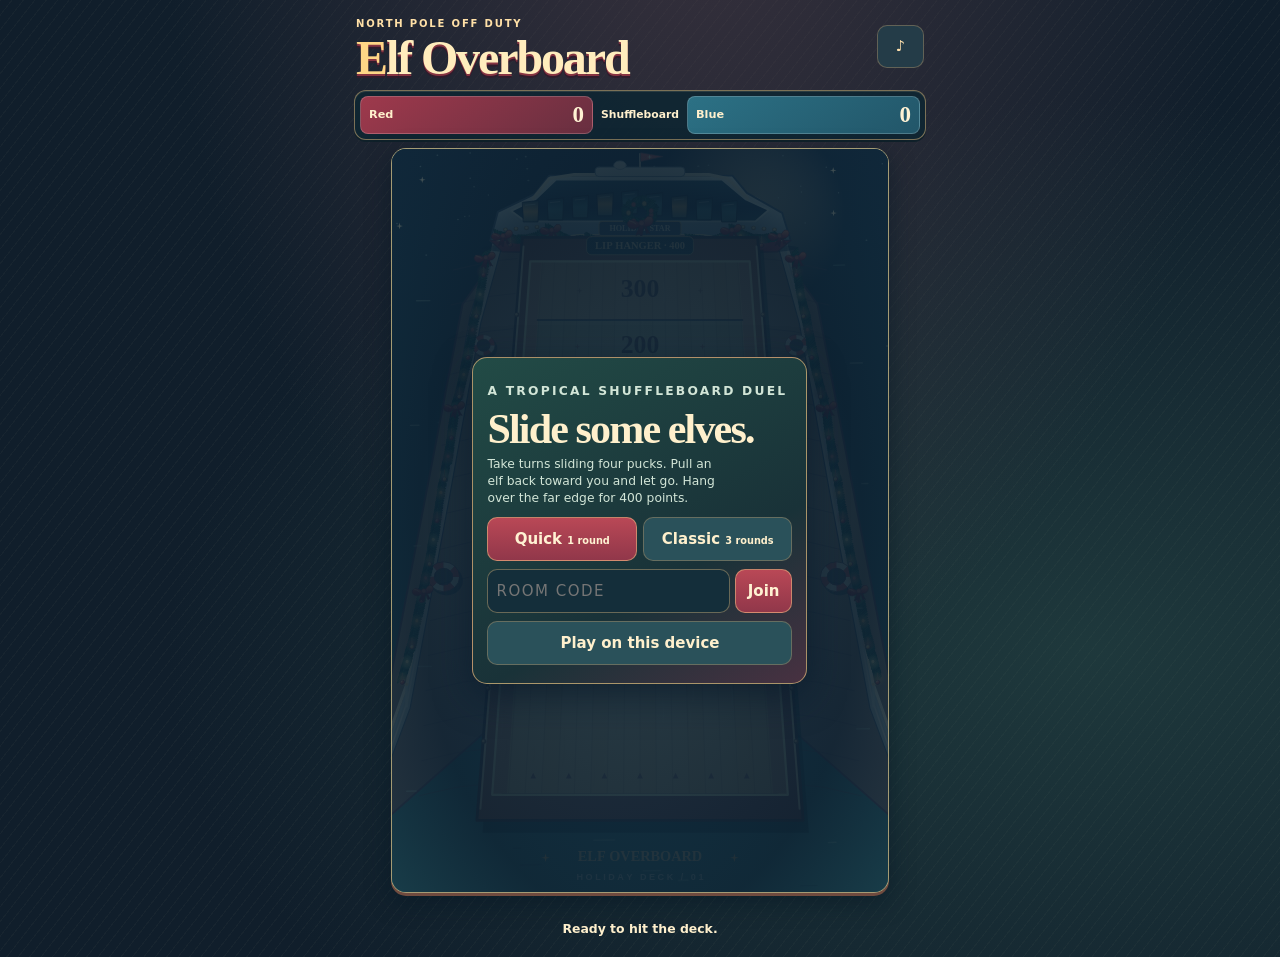
==== elf-shuffleboard/index.html @ 1718231f "Use pull-back controls in Elf Overboard" ====
<!doctype html>
<html lang="en"><head><meta charset="utf-8"><meta name="viewport" content="width=device-width,initial-scale=1,viewport-fit=cover"><meta name="rooms-endpoint" content="https://elf-overboard-rooms.rb292k5bq8.workers.dev"><meta name="theme-color" content="#12333b"><title>Elf Overboard</title><style>@layer elf-overboard {
:root{color-scheme:dark;--navy:#152d3f;--ink:#201f2d;--cream:#fff0cd;--muted:#a8c9c2;--gold:#dfb879;--sea:#214f55;--red:#b93b4a;--blue:#267c92;--border:#be986968;font:15px/1.37 system-ui,-apple-system,BlinkMacSystemFont,"Segoe UI",sans-serif}
*{box-sizing:border-box}
body{min-height:100svh;margin:0;color:var(--cream);background:radial-gradient(ellipse at 15% 0,#35596a80,transparent 49%),radial-gradient(ellipse at 85% 68%,#3b5e5355,transparent 60%),repeating-linear-gradient(128deg,#fbe5af09 0 1px,transparent 1px 9px),#0e2330}
#game{position:relative;width:min(100%,600px);margin:auto;padding:12px 14px max(10px,env(safe-area-inset-bottom));display:grid;gap:8px;align-items:start}
.topline{display:flex;align-items:center;justify-content:space-between;gap:10px;min-width:0;padding:1px 2px 2px}
.topline a{color:#b8d4ce;text-decoration:none;font-weight:750;font-size:.72rem}
h1,h2{font-family:Georgia,Cambria,serif;line-height:.94;color:#fff0cc;letter-spacing:-.044em;margin:0}
h1{font-size:clamp(32px,8vw,48px);text-shadow:0 2px #6b3039}
h2{font-size:clamp(30px,8vw,42px)}
.topline small,.kicker,.eyebrow{display:block;color:#ffe0a7;text-transform:uppercase;letter-spacing:.18em;font-size:.67rem;font-weight:800;margin:4px 0}
button,input{font:inherit;min-height:44px;border-radius:10px}
button{touch-action:manipulation;background:#2a515a;color:var(--cream);border:1px solid var(--border);font-weight:800;cursor:pointer;padding:8px 12px}
button:hover{background:#3b6570}
button:active{transform:translateY(1px)}
button:focus-visible,input:focus-visible,#board:focus-visible{outline:3px solid #f5cd85;outline-offset:2px}
button:disabled{cursor:default;opacity:.62}
#mute{min-width:47px;min-height:43px;padding:6px 8px;background:#243c48;color:#ffe1ad}
.scoreboard{display:grid;grid-template-columns:minmax(0,1fr) auto minmax(0,1fr);gap:6px;align-items:center;background:#0f2632e8;border:1px solid var(--border);border-radius:12px;padding:5px;box-shadow:0 2px 0 #0f2029}
.team{display:flex;align-items:center;justify-content:space-between;gap:4px;min-height:38px;padding:4px 8px;border:1px solid #ffffff30;border-radius:8px;font-size:.75rem;font-weight:800}
.team.red{background:linear-gradient(145deg,#9e394c,#682f40)}
.team.blue{background:linear-gradient(145deg,#2c7185,#225669)}
.team strong,#redScore,#blueScore{font:800 23px/1 Georgia,serif;color:#fff2d4}
#turnLabel{white-space:normal;min-width:0;max-width:12ch;padding:0 2px;text-align:center;font-size:.72rem;font-weight:850;line-height:1.13;color:var(--cream)}
#boardWrap{overflow:hidden;position:relative;width:min(100%,calc((100svh - 154px)*.667));min-width:min(100%,286px);margin:auto;border:1px solid #c6a273b5;border-radius:15px;background:#214f55;box-shadow:0 3px 0 #5a4843,0 11px 23px #06172393;isolation:isolate}
canvas#board{display:block;width:100%;height:auto;aspect-ratio:2/3;touch-action:none;user-select:none;-webkit-user-select:none}
#status{margin:0;color:#fff0cd;min-height:1.5em;font-weight:760;font-size:.83rem;text-align:center;text-wrap:balance}
#shots{min-height:1em;color:#b6d2c8;font-size:.72rem;text-align:center}
#power{width:100%;height:8px;min-height:0;display:block;accent-color:#dfad72}
.controls,.room-tools{display:flex;justify-content:center;flex-wrap:wrap;align-items:center;gap:7px}
.controls button{flex:0 1 115px}
#shoot,#createQuick,#join{color:#fff2d3;background:linear-gradient(#b94856,#91374a);border-color:#eab98097}
#shoot:hover,#createQuick:hover,#join:hover{background:#bf4c59}
#roomCode{font:800 .85rem ui-monospace,SFMono-Regular,Consolas,monospace;letter-spacing:.12em;padding:6px 9px;border:1px solid var(--border);border-radius:9px;color:var(--gold)}
.lobby{position:absolute;inset:0;z-index:3;align-content:center;justify-items:center;display:grid;padding:12px;background:radial-gradient(ellipse at 50% 55%,#102c40df,#0d2131eb 64%,#102a3aba)}
#lobby[hidden],[hidden]{display:none!important}
.lobby .card,.lobby > section,.lobby > article,.lobby > div:has(#createQuick){width:min(100%,335px);max-height:100%;overflow:auto;padding:18px 14px;background:linear-gradient(150deg,#244954,#18353b 65%,#2e3544);border:1px solid #dcb77ca1;border-radius:15px;box-shadow:0 12px 36px #081829ab}
.lobby p{color:#d2e5d7;font-size:.82rem;margin:7px 0 10px;text-wrap:balance}
.lobby button{min-width:0}
#joinForm{display:flex;align-items:center;gap:5px;margin:8px 0 0}
#joinCode{min-width:0;width:100%;background:#142e3a;border:1px solid #d7b57c70;color:#fff0cd;padding:7px 8px;text-transform:uppercase;letter-spacing:.10em}
#lobbyError:empty{display:none}
#lobbyError{color:#ffd3ad;font-size:.82rem;margin:6px 0 0}
footer{color:#98b9b5;font-size:.68rem;text-align:center}
@media(max-width:430px){#game{padding:7px 8px max(6px,env(safe-area-inset-bottom));gap:6px}.team{min-height:36px;font-size:.7rem}.team strong,#redScore,#blueScore{font-size:21px}#boardWrap{border-radius:11px}.lobby .card,.lobby > section,.lobby > article,.lobby > div:has(#createQuick){padding:14px 11px}button{padding:6px 8px}}
@media(prefers-reduced-motion:reduce){*{transition:none!important;animation:none!important}}
}

@layer elf-overboard {
.sr-only{position:absolute;width:1px;height:1px;overflow:hidden;clip-path:inset(50%);white-space:nowrap;padding:0;border:0}
#joinCode{flex:1}
.room-tools:has(#roomCode:empty){display:none}
.mode-row{display:flex;gap:6px}
.mode-row button{flex:1;white-space:nowrap}
.mode-row small{font-size:.65em}
#practice{width:100%;margin-top:8px}
@media(max-width:430px) and (max-height:740px){
 #game{gap:5px}
 #game:has(#lobby[hidden]) #boardWrap{width:min(100%,calc((100svh - 226px)*.667));min-width:min(100%,235px)}
 .controls button{flex-basis:100px}
}
}

/* A festive palette without changing scoreboard, deck, or touch dimensions. */
@layer elf-overboard {
 body{background:radial-gradient(ellipse at 55% -20%,#57404b96,transparent 55%),radial-gradient(ellipse at 85% 68%,#36645860,transparent 60%),repeating-linear-gradient(128deg,#fbe5af08 0 1px,transparent 1px 9px),#101e2b}
 h1{color:#ffedbd;text-shadow:0 2px #873442,0 4px #301c2c}
 h1::first-letter{color:#ffd686}
 .scoreboard{border-color:#dfb87b85;box-shadow:0 2px 0 #0f2029,inset 0 1px #fff2bc1c}
 #boardWrap{border-color:#ebc584a6;box-shadow:0 3px 0 #704b3f,0 8px 23px #06172393}
 .lobby .card,.lobby > section,.lobby > article,.lobby > div:has(#createQuick){background:linear-gradient(150deg,#224b46,#193238 65%,#483141);border-color:#e8ba7cb1}
}
.top-tools{display:flex;align-items:center}
</style></head>
<body><main id="game">
<header class="topline"><div><p class="eyebrow">NORTH POLE OFF DUTY</p><h1>Elf Overboard</h1></div><div class="top-tools"><button id="mute" type="button" aria-pressed="false" aria-label="Mute sound">♪</button></div></header>
<section class="scoreboard" aria-label="Match scoreboard">
<div class="team red"><span>Red</span><strong id="redScore">0</strong></div><strong id="turnLabel">Shuffleboard</strong><div class="team blue"><span>Blue</span><strong id="blueScore">0</strong></div>
</section>
<section id="boardWrap"><canvas id="board" width="520" height="780" tabindex="0" aria-label="Shuffleboard deck. Pull an elf back toward you and release to slide. Arrow keys aim; hold and release Space to shoot."></canvas>
<section class="lobby" id="lobby">
<div class="lobby-card"><p class="eyebrow">A TROPICAL SHUFFLEBOARD DUEL</p><h2>Slide some elves.</h2><p>Take turns sliding four pucks. Pull an elf back toward you and let go. Hang over the far edge for 400 points.</p>
<div class="mode-row"><button id="createQuick" type="button">Quick <small>1 round</small></button><button id="createClassic" type="button">Classic <small>3 rounds</small></button></div>
<form id="joinForm"><label class="sr-only" for="joinCode">Room code</label><input id="joinCode" placeholder="Room code" spellcheck="false" autocapitalize="characters" maxlength="10" autocomplete="off"><button id="join">Join</button></form>
<button id="practice" type="button">Play on this device</button><p id="lobbyError" role="alert" hidden></p>
</div></section>
</section>
<div class="shot-info"><div id="shots" aria-label="Shots remaining"></div></div>
<p id="status" role="status">Ready to hit the deck.</p>
<div class="controls"><button id="shoot" type="button" hidden>Hold to slide</button><button id="share" type="button" hidden>Copy invite</button><button id="rematch" type="button" hidden>Rematch</button><button id="leave" type="button" hidden>Menu</button></div>
<div class="room-tools"><span id="roomCode"></span></div>
</main><script>(()=>{var ce={"new-coffee":{bytes:"SUQzBAAAAAAAIlRTU0UAAAAOAAADTGF2ZjYxLjcuMTAzAAAAAAAAAAAAAAD/84TAAAAAAAAAAAAASW5mbwAAAA8AAAAqAAAYYAANDRMTGRkZHx8lJSsrKzExNzc3PT1CQkhISE5OVFRaWlpgYGZmZmxscnJ4eHh+foODiYmJj4+VlZWbm6Ghp6enra2zs7O5ub+/xMTEysrQ0NbW1tzc4uLi6Oju7vT09Pr6//8AAAAATGF2YzYxLjE5AAAAAAAAAAAAAAAAJAPyAAAAAAAAGGCmvZTJAAAAAAAAAAAAAAAAAAAAAAAAAAAAAAD/82TEABzhyjgBT3gApl/HbDkLg0ErAWAMA/HqfQ9nhJwnZOzrc1IWweguDgwMkSkBgVjJKoHpzk7VaIIIZDaLYLgTg6FZE1d+rGSJq79/uivfx///h/HviA8eRMvHlPSA8pDVjJq990ePH973fsbPOnCdlzUc9HgIBlQYLn/V4YV4dDIzKZpn+73VgAAG+Qf/82TEDyEiSt7Xj3gCA1VQxINXm+wtR6LafVavJ5BLmnDkWGImawfh2g2VHPrA/pYy2DpbU+eLA4R/1wl5q3O5WxfTW6R6U8sb1fLLdTTI8xT3hx4kJxdp6zc9jv6MLdJr9+/wz211TVvYWTVL2vSLuSNrXdR2Sn/vr/9V39////WIhZAFMB8b+MWsnjORajb/82TEDSBSDr1Hz3gCe8FhTrYsJlc0ThfDpiizATJWknDUF1fHIiDhQhxTb0oUxKhJwtCePAvjgq8IpURpqRK6jXvBnvjVpYdr5eQJsvqNdveWEzsTDBxSlvJik/jUxF/haeL7aybxN3D7rF+/je//ACqGUJBUr/54wAKjjErml3rVlYSe/Gfd386DGdhrWVD/82TEDh/yrsnmwkb/0hvDC6+GWq1NGn+o3laQ/ESk0hMugAMK0TQlQEpgsGgs6VkrIVNDBhsVbUa1bYloJ6xJL/7sWrHiAZM7iqhO9S/vQZBaNyjin360TXPPXsBqoizzfBNEt/5j+T5//28nb26TB3MdkFqvYoe7fPW9/udtdYDibwLNrkazilXXd5bTfF3/82TEER9KwroGw8rfVqfi1a5TWueEO4R8ARBpKGb7zq1q0fMaccqb+4MWtmKMuxisB9rMX2vrNpm9EM8r+f/e8ZyizqOkgyUpqLpidvXKttsC0yHFYqhhZGFgQOoPK3FpWX1//1K1bFemn0X7TVeQaOCMEWPFYJ1tKoBAAZ+DrTmo47JhyYxNDGDS41v8Odz/82TEFh9hupCmFp46oDhRACC7E6AUCBRILas/9/rV1U2NjdPb6xmBDgRz9UicI2TWJe0NWd7BXIn4oQTQH5TqNFrscilW3kEvouhfCYnQrycMaXwXFQwHJqMmxVJ9krhcwmR7EYjSTrcFzQhPiN0J/2CY8WpRAAIDwBe1BcZRk4bcJxQhhtGNRZRDVWVU+E7/82TEGxup0p4mThhQu+6BZCIO69jUB6uMInFh2s5yNc7f+7mlB4VFp+wJZPV2bSEhO/rSlemQzpYCtFkN6uUcsUZ5xR7Jg9D1r9iyX8cth+xW7BRcZs5OvmQQNKIXp+h1sA/AXAc1vKITOr+4wl0HHQ26sjnoNhYjFNlcBhnpIcYJpCF9YcbuECCEEt+2Bx3/82TELydSVqluywtv5G2quyud6nUchWx6ZNPRN2IzLmt0qv3JSEKBgwtBx9EYMCMoOT4Hj0rvCXg9iWXCouBQkGciX5gI47t35hxL10nMQ35esbs5toYIbLG//qPwuqfOv/8ljhMooouySp8B0f55yAgAAI4/3tO6gZbVcIACQ3gV1ul4FVOOMnSFbvt4qFL/82TEFByJisImfgzml0Rr1OqhqNUqzbCtNmR4jlQ3J2b2rrvSR/qakYgaUbZo1UnlQBQAgtSuik7mxVMSNk6jcU7kpIukyRIxBt1ziEMsCB1ousVEUkQgfd9ZVo9rNnw68NwViKInlXLOzyrgA8Ae9c3XZphqUNtqq+fApSXb1mZDTzZAvgRoMqQQosHINVP/82TEJBw52qFGewz4AcqUaWNo5XEmn5ejaEwOzJ6TisLToyJStq9eJJJHVaewLp20NVtracnTR8qhHEAoBXI4YoGxxCnKm9zRC/MP275kyCiEkOWZKq8RAJ0gNQswVM/glcXU5kkZTewkFgKWAnjuHU2PiXDnQgOoArEY8j7EsH51K7bLM40qPoz1hvF4ik7/82TENhvJ5nQFT2ADOk5wbQ1W0ao5XP9da0rcsz2pQan1735olGxztUzy3oXep8JjE9e6EtW1qz2Wx12PVWoS3RWv8USGKnnVqmmfPoiCqVhIZuHACCU42RGWmkIQQ4wueZIYQwCJjSCBxRmaFnDGLJgGvlAqCMAiM+GgQcAka7DNUhoRDTMX1bCpo1lQ9x3/82TESS96XkQBmcgBhajqRT0y5kNauRMv7FlSvNASA4vnE2fTat7aRlOBakvgR9qV2WxKjlsMuxKWfZS5Qx54dcZUje0agjAYXlGpG3WBX/b2xyghlpVd9YZq7bZdFIn6nOJNskZO38qiuHK1z+c//hE/PY485///rpg9m9V/5fhhkjozHQ6XRzURYFAAAAr/82TEDh/qIrpfjGAAOfPivjAxMxHLBYVnAUBwUB4DwtoSEycBRW4oqrZPH7vywrPG4yYdxv9bUNXEsODAKAbiGHCmBBl7axCA59pbjXj2bVPYLW11ct/87GHlegwPxIDNmMkKbaILBjBO/K+8/9JDxYWjxYbrOpMyhuvWLPx6gQQBQMfw/dV9RoCawxpqy8j/82TEESFp3qVn2XgCBBkTLKYzKo00oArG9WlmXogSUsMcTYTBYvjUInqDfx2O8E/TmNNnxd8hw9JOzTUCsgHMfZ4RdUzL2l48iUq9eM+L3rmRkfsavkcn5bCDrBOGQzmwuJjvHijesy2lHOePCZJ5bbklk1AfgBTd///1IFZMe+5FcCQHg3Ad32YpKfj3UV7/82TEDh7iUrIOy8T+ll/CJpIkSOt7s1YkIRh8+Drs1XvQ4zxtXUG70rJ7bttlMMfz5mj4ZlKJ2Kl+6z9MxlRIuMVrAg1rv7y141b2jSKxRzafGlU/km1Zvt7p+qou4lr0i199etpxbVb//85HPuO2vqZCQBBpjweAWaWhxCTKB3+6zrXVVZfX79PKAuYCm4X/82TEFR3x5qmGy9MW2MNy+JP4G7v/Yx7vYWDde08hUuigr1zbUTVD1EkVGqWztUAtFZvFqXP1zr9ay1IXDv/rDDbO7QrQBxnIpTfw5sRvCjktBo90Abde5lAkE4aa/eiu8avoX7LCKPyVSg+qo+qh9wBkXAW1m+nq4BMFcZ6Jd+UR8GAl9a8GjWwaKB//L8n/82TEIByZuq2GfhjSPd6K+e+1ILEJX4n+67TxV9217rCpi77C2rZTRI4IZcRX/aLBPWf9a5QuqY2bXTk0OXjKOs+yIr37Wb6ezXJ/oXHqQc/9AKofbqbltYLawDrK8qpAwAb/VTC0k4llGrF+3msCALg9Mot3q7ghUgHKEP2BTKRjJ6ZNLwHEtpzHVD9H6pj/82TEMBvp3oymw9K2a02uoWKF2EOTK28ZuqkAY0KRVKUXCI0hyUvDbISUEQGEyFzQpZahirJY1C6ycGi0t9SZWan69u1MtLm2/C7wrSADQBz6aHsooFaBIqVvmWGwh/DOLi1brIqkiXU/Ysg+jFZo1Im3xe0XQIoMsssnSpV2NNEJwlW/miVdBRjdldZCtVv/82TEQxrB8nVGy9JVamhVLIG4ybTEqItM6hiuxcUo408iNSwgLUjuVwm+vv7FwTnf17OxuzQB8eWO8LuX4QgWNnjWOUb5sCkHXHVDao4FAlnxMEhpKfv1XKDMAikvGt2lDb/L4Fm0bXrF5PbSGkZ46+SFnU7Dg8wnriYs+BYJBMY+5XVx45JxyQmOMLEdEIX/82TEWxtp6nwGewzcngRqaAuTJub2SrY/U5MoXF8ZciTtNrgD+Y/2mbCCIjLFNskSbh13mcnRiBbY8IoTofSmn7rcltpyQxhGr9WccZ+LkErpemQ4usYMIBwJK6HCvKmBt0YJZpK/1KafsU2+QPVN5x5TSYr61UXOd8OLbLbdmjFetUN5AIKsrxD72aE83Ir/82TEcBy55pIGzsyYHcURg5AhBoA3fr/q7HBQQJQktRYO7b+JUBQAYiYXruaYnKJnJCdb+73gR1TL5nNyNEXJanmu5NSlIWBZZ8It9OcgY52HWvLNpVAf6BvPfPsBq323to+/+zFvvj6yX0nBw84WiCFACPeAiA3W74uQRzxcAflhjk2UhMc5CQpqdtwE7y3/82TEgBt5spmO08y6tGhdUimZh+qN9WuzE9hi71SwH1rQ4UeaekbXOVEpgC8SsfqpL6QkwjJUi0hrLqFG2xR5oXzX1y9rrHzj5m3WK3Q7RrZ/r7b1rNFNPd6y63am94zm01aQYGx1ugyytvvsRZt/VA0EFl9kECe1GnqIBDWKaNkFIEbRDwHTr0noQoAy9pz/82TElRyp7oQHWHgBYekmYnJoJS/atj8LVLuKLUxek4wgMTGwUTmyuK8WCOarxUzourClUUwzhWsSIjXXUy88OmeIgz6jfG7GhIXWc3VuMviItbGdPRyykejImvl5QLzFi9FJU7Utl8WsQXFI3owwiMsIECRoBgZMOCwIFQGzP36Cefyao6sZjcHt2h134dr/82TEpTVaalQBmdgAOoBQcDC5kxAYoAJjrUAAAoQkPjKrWesMuf//NQ5YlU5ln/f/11vcrhyV3q8tRie9KnGyIBhIAlAAAIQlUy5DCGW6JukRMCgyAADb5jgABAG1LyswBBnx2UoFABgiHh7rrCIITzSYKYSw4GXJWDWK1ljL/RYemlyf7mIOOqJIr0Eb7Er/82TEUjGiVo4nmsgBG0sVNwoCOqiaSXimaigo2UKJ0rdSLVEzx93KisrblL1lOTGyoKAQ3IkcTcdY197VsN5Jn+bShlEBqrsqZc9SVlqVQY/zPWgKbQM+/ZPjDcttTmWVqIU1WGZqit4/WrSlyZBO/n//87hX/X////yyVv1T4D5akACsANa1l9WUuiIgUyb/82TEDiB6OqlP2YADB73/KXBVKaF5zlselerOU1JxwEEeFjAXMEVK5gkZC5hqC7C0MMTsLJDGobaHtEAIaU0UTEukyTpdSQukZF46fQN541YgREjJF2RRRQMjAzQRTOmrKup3VZloLSMJ83Wt+7zyCLt1q//skXhlwUVKPhWi/68gBYAc10UfhJC5gaGyyBP/82TEDx/KRp1GVlBfO/UusRT1NLMxHg4RzF3vdG2cs9T5VTN4UI3LnmGCy+RxCPspJBgiYaMfSV2M6euKipFz9QzM9PSQOHEknb8oyDKSTZFjRU1BHm/+4o6DSibOspSqfkOBQHRQNCwQYwJ/Sql+pXrzWgaUv81kDP1beKpwwUAd/kYxpMIzZeoGhG+SFD3/82TEEiBaPplGykVSdcJt0selawqtBixGzOeXQQpBExZp45D4IDNQdaQ1GZgDvU1iNPq3uDVE55XBtH/VKyIkOk50njO4xciIVXis2ilnIplIikOKuGkRM9mf/hhhUsJSwqZegRJMGBOuS0lFMq4FQhuTer/zMgVKmNi9FSAIBgBrvcOYSm5LH1bKAG6eJgz/82TEEyABxpHm0l8xG0S7asUkqZ0XCLnCMUfgYMAWnNndirfoC5xiwwcHM9bGrYcLSzigyZVDRMREQmH6QQ/ypTXQDKCCCMpIpoYAK0bDJjJWiohU1UTM7k687UIgfir52nELBqJmymZSwsMr2oHBSCixH6kc//8+pmAIGACPOQA5MyCoyICZ3KoLL0l7O1T/82TEFhxJ/o1ONpZa0NWXee5pghAGyyjS4OZQ7GpXbfd/VishXMXmQCo+gjIu7pI2dIbExV9cc1GSmG0T/260Q8ljpu3t0TXjmY+nOkkmKg3DuH80TYu50svtz9lxdRaNnmOfiFwp9SpDu5nCV2uUzuqNhQGMmDgsjXikHYxBNaXNihpyGfDRAO4LABDy8Y//82TEJxxJ1nSg1hKRJaEia9EZZE+66XOagyaNYytKOLuSTQXJAzKOx2d12nIWHytlA5hCWLNsJ61BQiiPtrIG/W3OC8TpLmimij1YMMf43ZPRgCdkJM1VFAG5qxk4MwuHUKwn5nGUdqEuSsQxpay9pAWKgFMhkcKZh9taaZAQoTCQCDkupEn1ldoA4nRk8JL/82TEOBuKAngGY9JMhhCjku1/rDSjEUQPrVMgQObhap6SpRV04agRKtuTnNYxbzJpEDJOhWVfUGYKtw/pSKSBWTlGqnoc3nb52pJSQQclCZg4yt7JfvtSkMUiMcJJh0mvn0lNAehNZpq2pNPDkXLlStM0gH4cCfjf2kqxuzkZX9pXkUn4hZe0447gtA3zzOT/82TETBxp2pjA08zcSpO2lwnNNmOQ0CcJSOxvkenHBjjwmTXAGCyZMmTX92/+QLXB/IWMAfgc/+6ziENmRoHMrVw59A1hrgBBBQSup7lYwJh8C3Iyopyoa2r2R6kU4iHXtfekOMnU6oU66qxMJMTgJcP5eVY7C4koJYW5sL+ijvItGn8UTOspQ31ef6SbY7T/82TEXRxZ0q1GyV7QVhPLU3TWrf+0YiAtb/6WNqF55H0K4kGqAvArjOc4hizoA4X03lE/DnRulbOZ5VYgQOVLo0zz6o/1VH/X+rJmjTA4B8CgZBqKCIEAgh8HoTBcJwcJATAYDpoJi5anpZNve1d/tf///////3d6R/E1/F1fxy0odRNi5pxJEOho0xjXaHP/82TEbhzrFsWOeJC6TRgu6Oxd0AOqAC7RX+ngkzPpW2gwG05xCB1QdekSLaWrYnFe+ri2bRYqRSRDcySsrNPCfbewyXVMwoWJqTraojHSr29iXBnpgn5JU6J42Bq1YPWNWAcbkh+lWw53TNo59wkCiFA5ctzeWnf/SMPLFS3I2WX6VZEQS43oBvAxu3K7cFL/82TEfRvRtrWWeN8OgOjDvL0Ta+nOzWdvV7cou2fwllmXSmjqUkQiOAE24jolS2hsxAxDBro6/l/32dmZqR2mZoiauIhmIQe0jrgLGAOiwqtsIE5E7uYx3/6N//F1////9tlG7v+eKOAQ9jB1QNEVgIKqiACVfADAD91OzCVaZs2+6AgLNMJlJOi4adbeNeD/82TEkByaRr5WwNcSWycBUFPoUbNpKJbGoHNE0/l+XWw5WyhjTk+L7I69aUxjW473CIJi9YE+qjhUqTE2Q4eCCEfLwK4cq4Qo3z8VLM4OMNnTishP721DapxCLWDHfcFU1QfgMAP/4LEYnu0ws1pPvAFJx48nTKpWyOCpiNYUoY5WjARCqHwrDKjjVqagMXj/82TEoBxJ1pm2wZ64ZCVbhmW0NTrBiOdIlZHjIu1GiziYlMws0QuA3BXBHzlBgnUlSiGExqlVsyFO5aq9vVcymtbMzgyzTAFqBr5b1iYQSTwB92VrLJk0sGhepR2llMDC0YEydtOG9qWS7LVimuVLPdZ8GsePC+NSb3nFfi9c++sYhb1vG84zWal3tlw/T7z/82TEsRvB2oxOwN7UeLg+TlDBHMDmJshU6HFGSkfRJlZCP+IIUTqh/D+hvpZD+snXF1GrBv7Vlt4ABlbHL7x4npUSAEKDJicplymg/z2uc0CdksR/zjFs1JPd2Pf6VUaGQ2OENf/peGFAIlKGzVqr///lqUuXBYcsjHn4zX//+4qqyw7lIcjQytZb3yVf////82TExR2h3oTnWHgA5qpZikRmW5pTwNQHFxGYU1p5kLSYEf6Vf///+hAnMjyXtUseVQZNKCrdzLest61//////L4CmoZ721pIQfCvN9v///0aNOkSII6MbKabcod//////nACMI84kAkHDzWPKN+TY5+KTEFNRTMuMTAwqqqqqqqqqqqqqqqqqqqqqqqqqqr/82TE0SzqAkAlm9ABqqqqqqqqqkxBTUUzLjEwMKqqqqqqqqqqqqqqqqqqqqqqqqqqqqqqqqqqqqqqqqqqqqqqqqqqqqqqqqqqqqqqqqqqqqqqqqqqqqqqqqqqqqqqqqqqqqqqqqqqqqqqqqqqqqqqqqqqqqqqqqqqqqqqqqqqqqqqqqqqqqqqqqqqqqqqqqr/82TEfAAAA0gBwAAAqqqqqqqqqqqqqqqqqqqqqqqqqqqqqqqqqqqqqqqqqqqqqqqqqqqqqqqqqqqqqqqqqqqqqqqqqqqqqqqqqqqqqqqqqqqqqqqqqqqqqqqqqqqqqqqqqqqqqqqqqqqqqqqqqqqqqqqqqqqqqqqqqqqqqqqqqqqqqqqqqqqqqqqqqqqqqqo=",events:["idle"]},"new-sunscreen":{bytes:"SUQzBAAAAAAAIlRTU0UAAAAOAAADTGF2ZjYxLjcuMTAzAAAAAAAAAAAAAAD/84TAAAAAAAAAAAAASW5mbwAAAA8AAAAzAAAdcAALEBAVFRoaHh4jIygoLS0yMjc3PDxBQUZGS0tPT1RUWVleXmNjaGhtbXJyd3d7e4CAhYqKj4+UlJmZnp6jo6enrKyxsba2u7vAwMXFysrPz9PT2Njd3eLi5+fs7PHx9vb7+/8AAAAATGF2YzYxLjE5AAAAAAAAAAAAAAAAJALRAAAAAAAAHXC0r5FiAAAAAAAAAAAAAAAAAAAAAAAAAAAAAAD/82TEABvh4jgBSXgA9QhDroycUAgAAECRcLgmGyRiKMVituoMZzkHIWtm4JoPxMhHAwDIgp800PV7O8iZhq9Xq+PhXv8PHmr3w/j7xSlKUvDfv9wHjyryJDY1e/j3vSA8eahsavfxKv1ez7gPIl73viA8iZePKCcHz//BBYh3RXVrG0Y1Y43JP6AABXgqiaP/82TEEyHSSvL/mGAD0ywL8AJjtod2ciDTXZ5g8cKwvyDc/jKgkQphEcudk9QwXScV5jKg/ldX5ILAmFxeuJsKg6aWH6/1/0IjaTrF9uk1gO6T/TKz17uQL5yEzcnjRyh+/dzfph02+6d5s0Wyyeqqu2cpMz8z0zJm9FSZmZmZWVrVkQMV4ErYxuVLszM+wrj/82TEDh9R+rnnz3gCXYrCwTKptg/2YjqWwwFRn61qLFXSqCMoQvCWpHhMTMrniiN4XUbh6nFA1823Ac2RjjO9+ldfUKI3rUNdxIrlGXnNYOeOoko8V0TdGGBmjU9mktG//1r///L23xLFzTcQ2v0rMHjV/8RMW6hTEKXFlXWBIgd4GGG7Fqel2NzuMBCqiIH/82TEEyEyRrYmww02YlcpkWsr+GMRexK2HmeV4t3CzvB/ppuLQZRSuTP7m1CQdxQDC15n5yNo51beZ3LZHq2xm+Bw+cnGzlwvABhICQYF4r0MiwjdVCKbQrm86P5ieratgcBl/EfrXT/9LIv/tkTqpU7/gxPioqoSCZ10E1CdvCIJgMz1QEjQGq5GSAEXMSz/82TEESAR2qVmNl5+t4Zf3PK83YEiHMqPGN/Wu38P+5boWBsCiks5///PmJHBBIEr15Z/mNe935OFUcaHR5t6z8duXTWUonpWvbSPXxCHEmYvCxl+jkrIa46vHrPCJ7GbXdF/M+f84l3ICR3/kQhZ/xcCNA0fEAWeSZIGVTAABgB/e2qS3KINfpHYySA3E4P/82TEEyE51pXm09kUOpuQzl/jrfKlWu4xfkyq44qgWEvdZp+05znWeZuGeN8DKOHEVxrq7mfRvGs3hIR3IQeWtwv9ImOpjvLC4RsSNfbrqhbOkT4nRLzXgq1CTqTxQhKU4MEXFUmS0NR1IatUFV0Mw/56OBpXH9jqokPZ3+ogQMAH9w+Ou+6T7mVTnq1Hl3n/82TEERu5zoym08yXshoyOHj1tFGCOvlsTsUlJeTYHcKUcDjKuzET5+Cjey0KJufJNhzvcRrHBS8OS6VunKXxbmqw6WM1PdtCiR/jvK07NKJWfhJJcmgENpdNpzQlUoyDGs83A//qp9oLGYYQVAGO61ellsjEBQ+AUSoGNATMMykvGNGiBqYEkuxh73xJyHH/82TEJRxR+pTO0wzuIg66kRBqeNgzPgMHZkRS0hKIjy1F9I2S4g3rDRaoq5qezDt4ZVlEmxaEZ1fM11EFGUrJl3dUTtQQr96vF/uzNAwPedlrPklF8CAJutWCBoAz7d/6CVmDHqIJHT7kxlwUxQZecGHJTKJZ4iLBER1KPlymggQl0aotAksy0QgxI24hmH7/82TENh0SOpiu088qQXCjs4MavbZgjzcmGPikU3hMHGBr/lhvfJKJamM6kYDAcCe7RoaOvnKKypxxLRj+lZu2/3e/9yRoKE1UADqVgspl4Ad7v/1dTRdeDYz2pB6wgg+1+Tv4TFKSIEKXvf+XxyhNOH9uiQF0bgYCatA3BTq6Ewex9XO0piEE4QiGxthzhWH/82TERBuJqrFuw8y6dDQiX/Offn8quI/+G0AAAqGOlOIz866IIYWFRBvMeb8sJyAhCTTj9wvHKmzQMAFNwHqXOqLIj5YYhGlmQ+QFoWB236zAZg7hvqvN/l6rWqJ/iV6cpNSXue8UdH6dKOUF/mzEIYAQXKEQokVJFCxc/kZzaVyp009mGctTjFpQ5gw+1V3/82TEWBzp/r4Wg9C2avSv54IRhn+5AifeJ0GwiFWsSxyVRXD6XPQ3RZCyEagAT3A1bzqxiV6iaOpEmMU+8LnBxG6jC9XxiSEEmHkCZPUuSRUQcMRWza2269pEtr4hWtFE9Nx75L1kJ8WJ7/N8bhJrh9a0T4j/JhOonUjk1L6IQu1XP/t91s8y5xnQ/9859Fn/82TEZxwx/r5Ww8yeng0Iuj+MdbO+eaNAKOAH678btYSkcwAcPSoteq281gggSYb38195YnAOa/zoiz15yURuNDSi69+CJGQonI79y2D0DCmS9lCQNtFhQghNieLvQFBwnAIEwoeBPYozAYQ4Bi91ruQjHK48p0ZXm//7shg54PiDKOWQQ2oLYDfNfhljeT3/82TEeRsiRq2Gwkreh/sC5fjXnLU4lpIssmZ/MhqbHwl9b/17Hvb71reI0VKb+97xmEsM2//7NrDAtvT2+GJnEKjQ8siqQgMslZdnVbPDmkJkmUJGeqIrgCkVB0FrinFLdUUq9mjD0EYKJb58fxVqXX93TFAr2W09GlUlVvf/voh1DwAk90gAMJL/QDeB1G7/82TEjyG6RrGOw9DfcmYe2Cqg7m54zIGK3Ee9a5mK3FGHOTrUIAZEiMs0wwODQajqleEBWdj/+YjX95Q1TZ6AGGgQJKizhYY59xMK1OmicpoqvGZIuT9VKt3a2/85/+PGbjzJX+FQEHXf8NFjwKgq4tFw0wguGGB4A//+9Xl6BYp4lhO5Wb9BKwAAa5UGv3r/82TEixwx2rWWgh8SwsyuXupFj8UfQIQTCv/rr0admf1TKLumplyY+6mvqiFv0fkzIqy+EkXZ/qB2hRfFG9Uz4bqNYi/OK6YiDEu3fULb1OwHLG9axCtfWLS68esX/5vIxHumag4B+GfIzFWXIcTWn0u6s2jm4rbY+ANgxUxEAWrXVjjtssTXMOHhoUe2K37/82TEnRxR/pROyl7wPSJn5fx5IthnV3KW7T0PzuOMquTzgobwNnErrxxF0gSLTjpYyiiqs2EdHApoAATcxocZIGADYUQGBBp9mwBAQghvAMtWKjikUgwW9T9KAzcVdv0u+GjPUjXCC/DoKCRluDSXLuttCZRcxqSunuSi2qR3IkoKFyf5IhQhQ9baNBklG///82TErjQi9oAG3pL/907gJ0e/5Vo2LudXC28nO/Jy4rEl7tyiIw2e8PdQXbqcWzpSAKsc/mGFyZaMAUoWB2DSnO9AbTDA0IDt6JK6qtqd3HBGBGdBCIFnK9Wwoy9b91df+emiL35hnfzxjxgHI4S2ksQ3m0pfBvirHntV4ZTKMlQ4UhYyE3oZkMTok9i3bjz/82TEYDFjGo1G3k8eStXLW3SCohhgs3mn1jjgMoBzQ72jUkG4Epo1jsxSJLUMsfmX4wxRShYFZ9eCpfLEAbvOy4EV/uHyP+bxxx/nMf81rTjj/qdb/3RiIDS4OBsiqVUVAtDR72HBsD4UUqOnlHfiIX6q8kC6QBbhb7luvMfgoesNCbX8r3J8qMXXU5//8kD/82TEHSRx4rGWwx9mdUrZCrHf5HQocOEwB7KSx+m5F7mSM7i9Jemo4FRCK4YdGirI9iaKoAwiI8n/ofFleib/pZcb/Gs5tIolm8N3POnQbIuxtN8z/0kUSNUcem/iCwQIr6WaK1qg99R8ycQr+GjWIgcD+EmilJ3QEnPURMorBNWuUAIEJgHy6OMiNQQENvT/82TEDh752qoGjl6uGsmgLWEYGVTP67lbbIATgOplh3/7VT1Fi3ky/dM2P4IhBxHHVYW0SGPC3vNqwZF5/vWK9sjEZRESn3T5Tzjv4g3daF1IUoGFXIuiSOY0SNLN9WgR4Mdob4z3WWF7I89S/993/jCNrboWWA6hpFmgARoAx/DWFipBoXFCDpunt5QxJkn/82TEFRup1qVmy8ze8R0BoEOyLDwKrxcgTsT0/sp4AxT6mtr3iH+BmR1Ye9+G8Vt9f+vu3OVvvcCE0E9Ml7r13AsuGbF48kzfBKEhKEs6sjtZQsDCS8VP7Qc0+s1M0SOwn+sagGtSwMaAP7lqcuVHGLOpqZRavO0CDydRGADoGsZ46K54UBMW031pLcJaxbD/82TEKRtJ5qDGwx6+X+JBqhoY+npwhneaaOHl2HLzOlydnKNVUKOqubgPzVW6VF8ty5sp5FIhDeUK4ZKQu8js94n+LYtXf+NZiZ8R43+OFg/VcAEKAN/jhTzV2yqYnCNSt53LUAsZSSNYCeffN2+TrH671/vascR5tFMVpDfsR2LthpK6c1/QkRwxs2+8w3j/82TEPhwJ1p1m08ze5/PzI3aZyVRswIKynjBOs9HuYC6qX03SfBDDNYFJrDoHgieosz95mK76oaDhKz9ySfWqwEIAN7z+X3YDVObqFCXKmaPrA2MCJ4zwNDErOuxsSG6U29U1DogkJUM1s7718czLC1VzYFaPonRowWa/f3SmynXtfN9lh+v59eU2aPkZ6yf/82TEUBzCApjGw9jSASkU6EYDpWKY0E9OlWG8KubQNwUv8NIJutjnKVn4NSO6wIpgEwwA/gvnNhHaA+RNSXJa7arUNYF8uDKodZjUZCVpFLeTrhEvD8zkszKZ0VLxDzyTNJZKkgNjiNmSV6+szqKVvZRE9tfESjym+QH/nhwXT5NILjgoZWxwm91h0YjtEZf/82TEYB0SVpVmeZjYHOOj4zey952fmZmp+uA4VzQrqnOqggDcTs1h08RjKGu0OjlaLAS9S8VZNNaOdULqMnTKKbfGYyTzjHThnHSeTHpPNlCsXj2ivbQ3juNPLGhPlKpFU1obMuoynq9w3Q1pPbbV9Eto6T/vAjocqGtGtq25rK6UaGKFnVcR/HkguMlZv97/82TEbhzKQojgYZ65vAgzWdLVEkAmvjC6aQgB8OzXh1uXiMp90uaxkqTIpJVyBGLMB7TRrWi0G2Uk9KB1kTxFcuEFKobnWizhak3DqrUbjSdFAcIrmxprvnR8geZ2od+QgOG6JAOnjQQWRHiKQMzo+YOy2kd1ezdtSXcNXqoQAAaPkhUkZYytmyP70RT7UOL/82TEfRqKGomASZi9maUwkQFAXm91JHUA28VpO2MjEX10r6Wr5OsuDm62DL0p7T2UJNl9EozOZlOblf4pT+KqqmRZlATEIGyCcyx0mYF4J4DYkCJPigVBEekKA0XSEEZpnsfBqwh5T40I/lWWX3WyxIg0AY65NyKngARXnjEbfBthGAKYgxQkEdjxZNDcg3j/82TElRwKCooCNhIxOk1seTJxlMtjQICIqAwaEjLSwNhEABC4MBTEHfU7fMEh0wyBWISPUqm7A4BjDAqBwtUCqv2z5msOl/zCIZS+f+hiEIekBMEcuZP6g6Kr1HnxsOT7Jm774YxBY/RPUm1QRDRldQyWf96BkZCK2Tn2h4NKUwWHQP53m6u2Qh0ASNsNiGX/82TEpyVZ1r5ezxaaqu/htVKA5YRANPW2MrsNjMOkCdm5HJ6ZlywKAptbWVqigZN4CpQwe+cYkL1qpsFHFQIAP52avfG3MTjhvK93+wFANHlcq1KWJPNGOTOqt75TF7e9Zw1Rp/Pq68Sfq49TzDAMCh0H1A4Ggqy16XISVBHEq4z1Czgv0DkPQgQSFntSP3L/82TElCsKupVm0sXjIu1vXTfymQzs2Xt//RHETHE6/cpO+uNKVfKAIQgPAZ26+7Vn9ITwxFeph3G6IFiyzgZdZpdwClVQjgQ4ZxfVQFSPkcDJHxfVm0wHP+tcMR1C9QuR/Hx6UcCft+paxWht85tVrv9M9NatVmY1xkJQTnjs1xKEpQAci5r4OkxTb03iWrX/82TEah1Z4q2uw9i2lGC3uKy3/waCrq3KyAEA4A3ljh2pTrAGCFnsTDQCn/OlmiEmLZB5a3lrG1lGk9QURFhY41Lc/xZjwGA0tjFG7EK8o2ZgbqwmotwAuCVOSew2hLCptEsZvM3cZulKknH3KP68kQLsxIycQriINIZPFI9cCZFNFNjUtgfAKUVjeXtolWn/82TEdx9SBpEG09Lt/u9O/8XDaghgBz/3vCyi8DRs/H9DjiArNDLHDhI6HJMgEHhevs9VAPUGkaSrn1jcQ/poT+NnVE8TohJ6G+U0c0bumRlRL2A91i1Xrxag1zh69hP3DbXfUaE2+6lPlSKlWzwirJIL8wXCLTmJgOwVIgAZUZ8KSJpkU900qilGgKxjUnL/82TEfB9aAnym28zcglWAgAubrxumjcQC4BMHCc6QxRkFvLhfmGkEQGdCwTzKF/u/YfqG1NV7QN3CparY0m5dnd5elnKaRLxfiQoHNRFyLmfpK9ZL7Lv25mYMWY81Ot8eIcQklRpU4epRSiJpCMvXxnzd1LJbHgB8bmS+r5FkMcEPyz0AIF68LDUqMCvRTEz/82TEgR7Z/ngO5hh409DKFgBqsCuHyEha4EtXcyhE6Si4Lw9uYFcXA8TwsGmtnUbglGhfgTXOHW+M231SEcoKwvLxHF4DL0MyKCIRJ2Btu+yxIpWZxdWgmPDdIrBXuN0aZTtge2D5Ky5Yjo2lHULHeS1L/ozByIqgHlSc6saMjmQ4hyRhBgGlmJxdwWAXXTD/82TEiC2CVnAEyzC02cpxgwDFC/5hek2DQoxNchpCQg5Pw+5c0ziWxN36budyy6Dxt+oJJqShf+1X7mASCAD0inQoFyrILiEiYIQwwQk7JBQGXlWiOUFUYOMI21DH632jiNqKDQEAgvhbDISJPjaF1CvTghAJgmi0iBbFUZBlqddtjtUEHRCcHAW+Mc5zKhj/82TEVShCSo1mel54E44N7CmzFLAR58kDLsEJE+VwS8ciyU5DRYVo5zYZII4C0DVhQhdQNBrOcmzMhKob0UH2XxpSSaON85YXKcVrc5zT51mJZWskGk4VkjBWAEAHfRo9m+mF0LahMGLCjVg0/fRocWloS12Zt91rK5p6DWl31/WTmKxdBESSUbiCephCRrX/82TENx1h+o2HT2ABMY0+tZTA2LR6SUS67sJZ3YrNfzTyHHEVRFauhA2NiUTl4kllbEfCUEoAIEUAnfWsnQlLoYukyjfFdX5vxcpabdkbQZKg0S0QAD2lcM+bqhsw2Hy4aYzoAt7Zpa/xeZ9+Ao7WH4YM0lwZmIMIWKmey+Gk5kEDCoEcBYYzErvoIGJGLqT/82TERC5CWkgBmMAB9BKiJwQiHRuC5c0eogzpTJX04w+6qjNuzZdWLRJZVC05+GIsRqxJ12UxF/k3q8XuPqsRShiDYVdPbkGBKhSYKAh1mbK9lMEK+cuCbccdVZk7G2YtWWs3eyzRoa1GaV4dr8sf/+873Ne1Lpu9/P/6Rwolc1fYkkA0nAxoK7dtpOUjB4L/82TEDh+xwpjLmHgAn5S5SQemB2/bICIIkFsQxWQFC/XJ+IYdZczjUCLRq5L8qlQ4RGTAasy2cIUAlKUnJbRXHTyHtGMbOdCsZHFuVzHtWRGO8PUNRq/erXzFvFfOamziHtk1jcTV38elO/e5s4MUTMKJOHRFIg+jws7wmE44Abs8l19WIan3wXVQwkxMjOj/82TEEiGp+oAH28AATU2wLRFaC8RcQz1dgp7Mo8CAAwwOT7lzkSuG1Oxo0LiTSkhACdCqIQphybxcBzGVSa7KJZK9amoxfl8m/kMOw2tqOUdqko+3ucx3aqazlEIuxezYuYZ454/l+Gu85j3PmE/v96v5/3/v/v89c1/1q5lTH9l1gIIjTwA3v/uM4Typ+XX/82TEDh9aRqV2wwdOTozLgFIlcklBqz+NFK/Zp3xTZxr1bTI2lONfpJh/IW/26KAGKL3nKSYkb+Shl4QFpbVh+OBqZtJmQTCtswOzMzH+Jo0XktH0Dt0hYRHz6phvKUzm60cqLKMlMno4m5/6CViW/gLyS+f+2cDiHQH9qoAAvAD963NtOtaxpBERWKevQGj/82TEEx/KdrVOw8q/J2UL+esmC4FiW6ys7FG9Hl3uvl9BiyYY3BPH6ndqFPR9os3i/TqNCzkV5ol/JWVo4ykFvBVjrVCPgLakcbK9jY4EMaeRTnP5GznuiEaitdPVnacjPkOZrkXxYCCDiYwUcwcKMDhQ4QUJ8YSAVSgQlAJ78f/j3d6YqtSNtvpM4WWNz47/82TEFiFSnsmWexC/rv3be+ZaWuz/1mepa0zSn7Ozaesy7WsZ6dHzxeHFAfK4liAL2wnVJWHlpLaJLF2G2in8zxPzUOXoeqsCxpd+6+05KHRHGk/X+TDjcfR10NSxtanPUxMV48cGQBc78+fPN1i4udkw3crPmqQ+v9+81a0m1vgGbgflh1hrzc0+4oN5abT/82TEExzqos42wlC++7qv7emAuGY0kYJvgoVjU9FLPmt/8ehh51LajKWKJ/38WVjSuLOXOMrGC6ANCcTrBzZY8cIBQoipp8JMLU3PbVEpFyQFEqg4NKxle3EXU/63Hz8zxG9fVffXySphKjdbWuaIvgdwNb1dLzT2rqO4OdDUxEGK1GgHIFjwyI3GNepGBDv/82TEIhv52rmOwhKeYoKrqUc7tzVXxyzNfz6zW0iyy7ePJisBsAooBYQLCwiA8jQOOhAdDwGDSimtW984e7vfHz2Sxw4uWd9YoCDNDXIFFZ4FTpUFXAY7PWsRYEZIBmAHgDLlqkSBsZx4DJSuvPin29sNYLYTNpKV42tWaokD6ZPFa7Fad46xM25V8JdxJtf/82TENRw56p5Wwh7Yr1xe0XwhphNByIAKgagFV4cqGohXHI3og0xG02RQ0iHljb10f51Qoascrv8+mLw7WbmusmPFuAhxL5YqDAYAfzpARbuuiJwup0YfTnV7jHEtEUZDVWHkNLQwGtQJwhocDQk1MV9FNR2pE1m4OMq1W4u9ndKx2ZcHochcTzUjSnydDoX/82TERxw53oguwh7UYPE4xwEuAITDCSDePpDjqbD2R7Iwn7fEzg+YvqFPasKfUWB3zbYDVv8hFAH52AqEiTDcpMuBTZqythFbFYgIgEQYbn2YuBZpILbXl1skp3ap5NYCGBDmqpAQrM77C7WQz21CnadYU6XFcKU9h6naHH9HkRR2tSlkMoeokI8XypVTm9T/82TEWRvZ1nwGyN8MJh4tvD3W4uvaXePmvzFiiVZIMpK/ReogKtNVJJVcs8WSC4UDBq0ueHSslbgjkrAwSlYFDsHSct3hPLqUx6xAejkfwHPPau37V2nR2brRhmserdr+Rdbv2FEfVSmJeXShri+h3PQFHyIVEZ5QenzsnzWY2IyS+e8aWjzwNrK61OkTduf/82TEbBuR5nAEywzfrUcquvyyciSRCbIrYJeNnQyyEkCBQdW62zmmFBfqCmvQNyrSymURbsRh2ayl0a60a2SMo+kjr500aWprn6UvXVpwkiiJDqc2ZNioSmgAMBRZ4Wio2cNVJEnOkS6Cf6FVa/5FXaiFJEqQsJs+VxQ4rRtTdW5L/AwQq4ClDUmtwyMiKqX/82TEgBvaFlwAwZMReRlzgzGcudlmTwPm7tQmXJVn9ZdyJVQ0KSrBMhg+KyeoYIk3LXnutzY1uxWTYaQrFTrDUclbKJJohUEwVIAKAKNmHwnGXfyceGCi1Emr+WtE6AoFEJo15/7taJISeoqqTEFNRTMuMTAwqqqqqqqqqqqqqqqqqqqqqqqqqqqqqqqqqqr/82TEkxvKJhwAwkzdqqqqqqqqqqqqqqqqqqqqqqqqqqqqqqqqqqqqqqqqqqqqqqqqqqqqqqqqqqqqqqqqqqqqqqqqqqqqqqqqqqqqqqqqqqqqqqqqqqqqqqqqqqqqqqqqqqqqqqqqqqqqqqqqqqqqqqqqqqqqqqqqqqqqqqqqqqqqqqqqqqqqqqqqqqqqqqo=",events:["idle"]},"new-sandwich":{bytes:"SUQzBAAAAAAAIlRTU0UAAAAOAAADTGF2ZjYxLjcuMTAzAAAAAAAAAAAAAAD/84TAAAAAAAAAAAAASW5mbwAAAA8AAABEAAAnAAAIDBAQExcXGx4eIiYmKS0tMTQ0ODw8QENHR0tOTlJWVlldXWFkZGhsbHBzc3d7e36ChoaJjY2RlJSYnJygo6Onq6uusrK2ubm9wcTEyMzM0NPT19vb3uLi5unp7fHx9Pj4/P8AAAAATGF2YzYxLjE5AAAAAAAAAAAAAAAAJAJiAAAAAAAAJwB8ewxQAAAAAAAAAAAAAAAAAAAAAAAAAAAAAAD/82TEABtRwjgBT3gAv8UpSmobJE+GA0CcIwv4OQWBlOdC24thkL4mhLFyN8NWIeS9mIIBnAziHkvc2xOKzTArFYyPNZvelKazd/fD+Pf5vfdFe/3R4rGSJDTiseavfd36seau/fv9wFezv73fv48BXq+PvEYfU67/BBXfWWF610+oQ2IfgDckicOXHTlllLf/82TEFSDR6uI3mIgChwcWTQibv/KONfJwZQkD4+hoIHA7SNy8Ro3Q44+GEBEQJhZBFpFxgz8WgvkMGyKFFUYqPHk3N1GhqUSTMy8Xpx5dfdNNNlMpk6alqpLMXQMzebvlo1N9XL6icPpPzSCDrrDPuf/+D58IHHcPCcVVeRQhBX8b/kNh5V6TkNyL9ZzmChr/82TEFCI6psIPz5ADGR/Wr1Sk5ERALAYKzyM6QEQVGQMMxWYjmjMkQUz3diGkRKytSTuX095wvG5PtqYyNjMzWmtkWIcVySLjahuDiI0hp9OoySWiYo2dS0E2Psi2tD//SWiyXUlRs2pLV6ReTBkJPJuwLF3V/TTufi7W/FWc/H/2dJYQtwHyiWdZNhMj01b/82TEDh4Ctr3uiwsWVkjA6VhBAxMkzZZKCFhHII4pCq9HxyCcqKK9allxOLJP+c3Ux0Xx3X36e3zopq5mssraRrM/eutrAdv/7rrJiSALploTGAIxRIaICi0X7lapep/8/qhiWdzaK4m+/IhNNFKJvdLiDKMD6HSIRXX/Hz4bU9xmopkbTU4x6u8N4cLTrMX/82TEGSKyxsImetFPlYle8AmhJ2mJi+vlIhUwtN8tNtbUECBCaxkPrYTR2Jn/+oQG8n3s/aSVzSon3rE40X/SRBJAcgAgIFGGHvLDYv//I4V7rIv//mP93RwsDccLzNxCkDzyI+omSRg744uGMd7jQSPt3lX8/qMRfmVTn69a8IMA3AY/utlf/ciIDM0pL1v/82TEESBxurGGwx8Wzu56sDFAVONCwHMj7lNxxgAvMx69vZncZCU9V0memrATE+sMbyGdLiCDwRmV8Vfz1ByPy4Zr7f1jEuohLUbXHiqQw4JDx6VjtQdGCENEKPY3YrnEt6+EB4TcLZ10KzssIiQdEuM/Ch4UlgaPZGevPHZ4DAQgAvQPHa+ghoAmCTyBhsT/82TEEhuZuqYGDhgUsq8ev3U9jexEoRWe/3zkrAkbrGc2r1GmH3embT1aVW4Xbr2g6eHsxuBZ4STNltxS+vgJy9T5SRBuTqHLx46X2mG4VxXjO7DkVzBUO7yhi0TCMwBIWDeIDAmHUfIVsAFkwAZxBXa4ifRMQjxJqxq2QqSh8CVKJHtPgoGmVN5aRftQdqf/82TEJiNyVqmGel5/eRnGP8Y7qt/471UvznPB2olahbP7ucdsUKkdLpJ4KxCEqwLg0YJxubE4FvUh5BKyUg/RIBLD4JoJmcheT2RKYDOVKqUMaOp0gYYnYjw8SXLO36MUTuafGonhw9X/fpJGK5E3iQHC751tpz/4F8C/OEoS04vF7sD4YI2FRKJyMEXZ8qz/82TEGx16RsIuSZ7abIKGs5/+OyB9beZNfzlJ9nc9LQ+dhCg6FvJmU3mOq4WIUR5JCcoyXUJMBvkQnyLfI5z2xK9SL7GWGM/YO1M79SRITgrbMTHNE9okmf84+d9np/FZwmv/x//j2JI403HALgPE2mctgMiKMOkFR2+SZ5TqW90WqgVge2UeWn6nw/35rQ3/82TEKBsiSsZOM8Wm+9ukZtrl0yJMpWqeocSdGpuWyoUO5zhXZ+PC2hzFUhKKPpehuMFpfdPrEJukiwJHxwtgpXsVqpXb1ZFcf/6Ew1/SaODKcjk/6APA9lk00U2WmgrCNEhQ8soHKRZJgMET7Jr+TL3X/pbtP++6y6leORKNtCJtsLqwTXVWES9TPIYrlEj/82TEPhyZ4r4uMl9KbY/bIR/njPU2hEQkocC5UwY8E9kc/UKlgrxyq102rluYJLRJriw8smm/Ey3/+fHIc/6okVWa22SSYAXwK6ZtUJLTYoKoUL0prI6QaiSfDZJP8J3Gra247L6rBRiTGrtymJHf+/SqrKScGU6UjOEb29hw4HnjNphx3BCCazmGXZmSB2L/82TEThuKRspWS8emJNPLnAjy+CwOd2SHLF21rWtv/cr3/+xwgEf//R/uQ42qlbtctcAB8DJrKQrwLTY+LANxqJZkVzI10zu/0+vTrH+Zcpnu2bQ6T2u9MtW3utauzOZPW2uR1nLuWpWCZtyWGmpx6RDtGpMl4NQXAYAMDI4GgVlUwXU6XcXrasYzXSMJHOT/82TEYhu6RsZWYEfivf+zrQTM///rDU8dLZrvp43ABoAqctvPWa67RACQuEjaGuNuOk0+OjCYTSLjCnTBADBg48wIziwSCwOjWxyGHdXlViagbT6mp/f0hQYrfl1fnPb8H5aPzdssl/KLG01cd0g9oo7E5AuRZ7WmoAYqueZZpadZ6cAQlMx6Z7d6xdznV7j/82TEdhy5tspW5pJy8Acwz5X1diEPGT1QJDhoKx3vDKgSrHjKUX8dY75NsDa93n9pMZZBbOl6t+/oQiY7/7VAdkLLf+XuHaTa+95uSjzrqaRHWA/BABGHVVSqdPgOw/ATE3+jRr3f/w86XfiH/TyKIwjlKVrqcpHdOxBpKqADoOAH6/m6m6CAzFF+Z/WFDD//82TEhhySmrmG2ss2NtYVhjct+zNTfEPwUFX1e9zd4bOjgE0emLrP/w3q2Lfer4wpV0qtZ+Pq8WLX4p/uLL9Yzu+53BDW2Lv5gZPcvxD24KHjhHJGHD2q5fj+GWVZOCpb//n/NiWUT/ILwHAH/l3tSIjikRnwdOK2G6uCyJzH26zWXU3LxImAk5a27Oqkn37/82TElhwCSq2Gw9EW+m0gShW1rgJGUvtUUXpI6K7zMhMy4WLVMLVFpS40+VzMlyzOA+QdIM5wFsSzltXpefSlaIOaarvG4kFjtBMBI6h/yVUXgfjjdlkiLAAYIqGLA/2XZmndM3Xzr9MMsggMWM6rW4YREMEAmCxeSsspX/VO0SZmNSl00hy96TcCXZdDlKz/82TEqRpJ6pSmwZ7Y4WBDD2uQ2pW1JGwvAqYswvOIahMeawuiAJDEoy4agbE5I2ksfuD4afJPcuOXIYSCAFLXWYQAHg8AHTr4SoUkpWn0ATzDFN4EyjWBqwvmm4hgmShsuR3WDp1wE+/xmvdyqBLLMMHVy0fqARBVvFwh/6FHKajmJ3lHAgqQBRuA71cMKqT/82TEwi4aBoAG3kz8A0mF/VIpQGxNYHLgXRzHMSg5CmjBgZnxVJsXcYGoHR6LSVDSGiMxPj8vlsUCCQicfKaxxPQs7bYn2e/Yq1mzy5MUzJOSjkeVIiAzWD+QRyIxWReTViotJzhtxMtPcyDTuSv/4dLv0K9U68Qx7iUt0JqA0AGy1sQOSua9Q5LBoPFgJwP/82TEjB5huqlmRhguoCGDQTBCpXIadce9c+DWzrmeXSSifx5aCIAIEUIyMikPQ/JTUyqVUpWVV6HtvF29W0szOPNdViMkqDA6fomJQjHxao+wW68qeJJTLK0x6BdVp4WUVLhs4CJJMf5ddWDADPnkwYSmPUxm8T0uKpmU5wlh3FUrO+pdjvUnQnoNImfic6//82TElRvZtoymDhgUdVBEUGLknktNrPahr15roIEEE5tL5FddH4OZQjZO3QYAQkQYRn1hwxE8DByycgcVFwuIxUJj96jI0cxRApwMDHgj1Rrt+RgZVjApXN0Fg0TEKJY7EPhEANo3omiFVDTMU2Y2yyqmh1VCmyVQVtVFPyRLEyrKFDVEyJY6SktsyRUGhCT/82TEqBuCPoAmekT9oqEQJAaCwFF4vsofCzZhOWKkSIPikDIIio2CIpACGRS5EIUIphPsrIhTFaKKUn1ueS3Chnv5tQACAEJbIIGB9eVNo10L51nbDiNQOG+2wSsaWPJBcvvX3hMOXDh4hFh20z87tyhnDKiS6brgYeCEQICGBKGFIWblruki1roPqbwOqEf/82TEvRwiEnwFSUgBSiZD/hhLLtXHnW4lk1fjRwxp0FLwYFJBZnRoiRqRGDH/3LHWTdTBkQcfMODL5wtHsHETMKzaxjIEAMRA2scN95+t75rRgQ4cHBR8QBAwYhGXsT4ggdAmNVGJJHRBA5adzoW8MUBBTru9//////pEQixXt4c73/8CjWahAOtHobwhi+r/82TEzzOaZmmTmNAAgQujnBsngpn7AwxICQVVbL6kPtWpwcIzzBEkN8qh6gqQNNBhnSIril3FYC9aN7NwwDKW/SLYRbkMD2IefGRuUrS7ygSipZ8KiVVdkRChBKwGBAwDiwaC7pKZSUHFgLmqXxVtEBJFaRmotgegEERZQyXC+wFKDkNDlIWQ+ocZMMoENBT/82TEgy5iRoijz8ACrkZF9w6So0TOMAyMQXEUHCw33BmlCkO7a0LtR5kjrw0yBu0tf6HYtI9T3csLvKa3//v9Zf25yrUICgDD58BaOlX8uwxMbbN8TFkwXUT+XlQ6A1FgyD4wCGASQIAwRK2iueOwW1lz3XL1yTA71tjMgxDiSRPCcKCCqUmbSueJ1nNFIMT/82TETB856q1mY9lOVqgfrI3BwkPTrMXeEYCTh7ZGd8cimbC4ocJae6IyVVSAWSXJyt2NqC/OtyC/+CgSG+8BMB3tJK6lpdKi58voky6jx/G6re39LGvrQTDr3sugR0GHNNd5iIwEZAToPrWpoEhfEeQ3w95a1ZhqmgxHxPSgJ6H+PBUp4/DkQbhHP9zVByj/82TEUiRR6qlGy9My+TNJWniTp9dMUZUFvMRD0unjGOCZcnUlk2zH6o5gsqjsqFSIGRlCGB0yDQgxtSf8faR4y78V//B8PnBO9vp61VVEaCfDv9p4xOaoTE4tXP3/7WttJZ1fpf/dV9UeVnyCtyy5M4h+JtA43rjV+pSv6zmVXtf/1pVGmWSzClv1qZkSDbL/82TEQyfrFrIGwFPn+LTdNumjUicy1jUt4ZQE4cMU8OxqpyUyGkh+jtUtWGYpA1BauZ8s1aChfyMfT8mbW+Z57bDOuX/+YhqmRf+XmCZOwibkQrMMK03VmZsIGfB7ZifnGCVfQ92IsA/qFThSgUFfx1l0wqCuAT6XVjtKDeofwJgbsP3fmfVFAHRJ5vmJuCb/82TEJhsCws5Oa87u6VrRun98SmJWfVYpAaHnMnHhKIs2541CUeeqKOmuxnoKio0G5elR1ipFn+Ym3dT//6dv//+xQ9vQbB5V5I8HioaFb49f6Jks2qFKK34es0IsUqh+EmafPl25HifW6VAPIK8URQoyoy4dC0V0KzK6i10WR9b985q+CmMiXPttilGSY/v/82TEPRy6ts5Wg8suevzVJHhXef7aej+hjiqs91ZA8UAhFiHOVjgV78qiBLer//6qJl/RE/3+seKuuoEu0W4E6H81FKbpQJvA/+4zH8qMxq7z5uwFgJqdbLL/zvDmVKxnKs820gga1KnuVFNz87Cqs7M4wpA8zbKS2vHcDsb+/zaMSBKNdnsYWRHtqTsr7u3/82TETRrZtsJGfhkCOme7et/9tvzVrfhFqihJ+r+snyPuoCpZIugReCr9SnTZIAVAH/qkb+a/qlIOKrJQ45S13xFCT17VjP93HReWxurQRSZSkUyL1cnpd6Vs6afmvblDp+NOfINxoKAiBvdxRyRSYCSWYedq2rSJJy1vw8PLRft22vUPJsLwIgKKTNUpY+7/82TEZBtZ2r4mwxEyXMAwlPmyVvVD9QxGcBI4E2pqcGQkiMdscJY9gSeJokKTyGMCgGk5r0skhKExXfDspopSjDdhKkXput1VYVLhbGB4HSVoUnUJIfZomIC5ggv2QIYpva8zyacGoqNOJlyXwmfkuCqBAAmuv///oYLBICiIkeCoCJERUYBREtBIAGAF1wj/82TEeRxpvsImAxIakyMH3D1nEFQHFDiKlh0znKME1DqRaRfjSlMZIa152WjpXl9y8/ek4zh1f0rCcgKxNHTSEIx8EoXD8AlTw7Ek5IAuXPKHn3SUdQuQFZUORscmKEWqRuh0JTR88OK9hdNtZ5n/3m3Hg0n9VRQBWaFCkVyjD6DKK689iwSh25c0vL7i0hD/82TEihwZ6qGGE9g0MgIAWoPTJTJxl4kiKZy/VWazWtLJRZciMkjJQ5ci4ChmALnSVMyhRycPBrSUiRiCIoFgQJpLx6UEKQawREVKICTYoSxMgRkQ2XUSxdumSC5lqrVwvEh2YhGhCeADZpeLwgiRHSUECCD2mecmBt6Jk0cQTMqEij517S9tD5n5z6T7zSb/82TEnByx9ngGexJY2jNtZoSsxIpZZ6ikh4QXKzChRYwvizTumOn8NnJ5ktktKfAXJTv6V2CWLmTuKHAXUA7P4+okaVyesxdC8rSGOOqw8UcVWnFAzx4EzapGJYaHKYAuANV6W9Np2AgERIa+lqkM8hiLWenOg5bR4RVV87adiNGf4OAsgGocsbKJ7OLj27n/82TErB1KUpCmMx+lSz5UaWL3iNZAKA8qpZy4v96i547iLyBE+Nxf7osVk8f+wKMl9rd31J7OIhUTXQmapFqqHPUs/7TapCz1ilcDwGAFHu4FijGTb2nhEVTDEXx6gX5ZNP48wCFhOsYWIMVfmi8xdmWIUh9PfjL1pnGce19cPoGgGns0dhYemZjZ6ZtvLnr/82TEuRyiQqr22hLd07T2e61PZddq4TxiHQ7OQKVS896k3pn813WowaHTCRxdS3/jyoACoIAPaLtIAEwQZRRnpdQAaESX5uhPj+Oluf1eEkyU2qLmC06ZC9TRNSjnf3n6JCTMs844iqsP23xkFabZeQPP7+Iq9VrH2QbS8WyMQC+RrJDkEyVdCODAsetbLQv/82TEyRqh3pluDlgVdufnxgXmto6vhfWU2cnjtZMtry3OmZWO1MWqfw+exEs/N56BM4KhZNZA8F4ozFCNY4LSTNlg9TB4qTEmLqbpqeeE+mKy53u3JiY1ES+RVsrplbnTi8YmNpguVF2yD8YVyuWdHK6ijcmdWoYg1fBNw/Uq1oaQwUhTnIaCHRTgORDidIz/82TE4Rx6SpEGeZjdL6wIc7K0lL4dxey2PYKGJ0qyxMiskZXJuixlCtslQOLFqiEK9tA0sik3S6GMEP7FELDJZGtMigIehYkvISBE6ElLzdfvVLVqcMaQE6PJVlCwCSjNlYYsKz5RdYVD1YeIljK9NZQkTrnEttTpWxNoMiQIoO4Fyz3xFW+KH0o6xmgOgxf/82TE8iQKOngAel6Vl8RLKp+jZ8TjHHrX7MefUQylKgbCf3fnJQ1gQAzSsTctTfJgoHM2ZZUigYRUcykcZMRBCeA5EqvEoRkBQNskRqJwXBOPX7+VqORQazHj2kYNa3LRWOBbIjWf51xx9j/c2pnfqM/wDm/jMFU0basQs9GbFxPcbbZFYncQNgHHgMUIg+H/82TE5BzSQoVASZkN8CwbRgHVIzCJNkhRLPzO3rZ9gQxJ1WJuRWYg5eUMJm4+sBvS6ABBTRYwz0Wc1BExJTcRkhrnoB9MFEpjIYhJixgoWXXMpOw4Vf1uDugYRbo4U2V45cvB9HcQLCCnbaa6bls7cte6l1uGIDgxQREQvWABYswpnpimmeyJnj8AQMWrMwD/82TE8yNCGoXg09K5clU4WOLkoSEwmEOiXASsUDd17nqaQxB4QoE8bTFVGII5ppuuhAgy9QEGBAgKMMRA1FTTIGjRdMSTRQVaMhjwyCct4mQEDsqg5pjI25tvDpmYFOQYtlwpGUSLQ6Vod7MTjd0PFD//uKADkJc/kE2QBoeA3zLmElGQr9vVMuWBhCm0DX//82TE6TTqKngE3lj+XtIFglokLozNtEawC3pcwLq3bT60rY29ZshKuZvfv4Ub23pkTJwxF8vpviwGSTUlpkIYfh4KtQq1SIySdkVzclIBxuCubVC2v4pLDlJkQ8WE3zkXBxF3RwnQwCWF7K1PEPMcwDblYcw2a4CjSC5UMU7e/+ZXRjaf//yzx9zoMc5dhxz/82TEmCca5qVmw8sbaHrof0oQwkluCfj/tVSqIbju3tDADdxChabRHn0b/l0LaU67gZRBSEK1Td1IXE6XCWlyEI5y/97W/+r1q2v0SloSSz3j2Tzf8yjJaJruXslYjvigkNnq01PDgglJ2E5LwoHlho4Zbysz0mv9//+jb///+6FNVRaFQ8pwljq5EtBpHsb/82TEfiG7CsJGewVvzL3WtnrmG3ezlMTTuuALcD88vrOE0Pv2as5F0ofwp8aQeDY7hukHUKcCMENU9laQ892ZDWr2S36nDd40Q9jqlLmbYixzPfvzM7xe3p/y+q/aU8y23x+XI8yqqxP6cawLhMaY6hAaodKqDb+yp8v/+gwKLM+qa1p6/GtUDlCny7psMnD/82TEeh46pspWwwsyEklxwNuGf6n+M4Wpz91pkZWzXu+2m5K7tfnhXR7vNyrUu7icU/fs8oBoM5cs/XaXFLsbrTHrdygOB6FhcYorqUkogDuTiDiOyIoT7KFTPscjlgK4zVE1NgyAINYnJoSw2LutxoZ3VMfnhhOX1O4JDyRcOoW7J4YyfdWfzmENWXfKO+T/82TEhCER1rZOxBdOKo1Gk5bAL347zu7rRG54buXWZCzYvh+FdyF/d39habqSmP0s4wNRaT/QWLqAh1qOOQy3Mv+8EzyGbmZcevi8cwPTM5iwx6cpSGvUpRLWm3XxHzUtry2pVdCvJZlV0GHEAYzTnRTOdVTRUV3wqen+oU33L/Nv2Cm96QVCmAaLUqx7UL//82TEgiFaNtJWwwVP3Lf9dYCWqvgvwO3uf8w0Lv/QKUCxnmr9eNQNj9Nj8fXevX7VmVyNiNLrKUSlwZ29qozOak+L+SZQNlWLaMBD043sGvX3GvKsba/hcmcm7yQxtNRkhgRD0yA2Clc5HKtrf1SVE6//xxSIMZFS2pZKsNVhrBrERuWVQQgHAF3KlwekCuT/82TEfxzSQsouwktO8mFtOf4zaIjpgq6iy8ECW4mZicCS5CQisQxVQqMiNoVJtEKwqJmliqKwqFcZfxESku31kSJZnFmpNN6rpTclE4FhVdwh4mUoakD6ciMfQnO5+HUuUNfq1lxCtXwnpmgqdWZtfdy0OIY60nuY0Oa4uwRyo2AgJ9ZhQSb9ohggAkTh2B3/82TEjhx5tpnmwl68tIebq/tFVpHhbV+7MTvLWcZERxACQIvVJ7+kJibvVVQIkU1WWPe5nq4Rup+Xj6YFRkkpsQ6CQpaJ6EQmUg2GId2MGx/D+d4KFMLDs3hVgU04AfndUVOhRICGcwBUIeE65mZDkxkcSThhCekOux1YklW6886TBmlvPDMDqjgld8Kq15v/82TEnxrqAoQC0kcX1XOLCOx8zkk9r1fB8clky8fQ053D9iEhAXoSsZZHrB1AaQICEZTMD9kAkujGjFmgfD5NAbU7GMzbiKpEAQV2qgDn5ziLaLHarhGKUquwu1zTAiNGMhS7L7F0+5df15+9yfTdWlmVmN9lamF3ySHWSMQLvp1tcnYGCCLYh8Dv1Dl2A9//82TEthtJvoAGyg0sHAwwoiAcPCVnQ8ZutY/rzxWrFZ9aOgQxdrEkMnc/i4fEY6J87RomakABR5kB7AZXstp3zuV2IjmIGx1Bp/4cUNnB/F9o/a4xm+gsZWASDnqAyDCfbwwEJOnVGw6WXcugbwhKuU4ngKcvBIxMz/fsbkfiptKh6fZvDu3svhp8lbRDfIb/82TEyxvRzqIu0NNGIr5Y1Onqx84i0lfqN1fPAu5MmvNv7/ramTFmkQQDq42NbHrL7fp5rJKTD4ezIPnHFBOBDND6IrWQAeWAO4H9YBHO/g5yCus3BdhGVhFjfAlUbF2dpco2X5by81frxuq2kRsntA1PXN84tvFW5dLpeLiZgGYKgMEBKDEEwJEWEvh6HA3/82TE3iSaQqo2w8ze8B9H1OysK+tqkxkehqrccv5FLO+Y4DG1zvGswEDECwoAIcQCIIyMaoAVzX//9sOaOS5FZaVQl0OXJFJTjxekDWfXo/ma4gBk3gY9ygFE+1zhblSnz8PI9C2BQXhgINCkidI4TbFZZySVwtouf9f/1s1lHjbJCIgWZNGkkPZei6J62ET/82TEziPqzrWWeIfHyCJxELjANKDyZLZIwrqnTFk7+XGMlOqlTGZOWTg1IixF/zv/s0Kln7j0FeVqgAEAHspSfK5gYzpgl0EVF6W0U4GUD0RapN1Osjw/mLXmYWZxauMREKgqrO/edhw4YQzgPB5Bg5AvU8kw+YOYjKi9DElHxRB8IiYuJWiksmZKK5NkGx//82TEwRqR3rWGeZKyNtLWmqnNlN2qqly5NvVyC4PA1JP/CjiFFAHKkr3KGBLqf5SpiLoqArhLlCFwOUZUJ5NxUxZLYGyARGjMbwh5cMilJK4NFpXaspSnbMSyNFwPYAqibIoeoTYhJ+l9iZOVUx1DHUxxNTWnVad4JkXJRHk3IUxk5JadqlnudN21WpWDDbn/82TE2Rtp1p1GeNjqiZlc5YZkaaJ0zS13usW27WtG/XxcVRpuJsityIw+9LlZy9iMCwttIJL2pTBUiDUkVpeDaRyPJbJOrVZK2yMDpgjwGDLlCeKx9KxPXsK9s3eMafaoKtVaeTcC5NVl5GQ04gLCh0tPIKEDYqAAjrIPCWOQPugiBYoAOJx08TS8cCs+Oxb/82TE7iE57ngGwl7Rq6A1jJTolAPS3aKbLj7Dsd6PezlJ/rbFK0sUAcoHMtvgrZCIMiLeMxfuGHTLwLUjbBoWmm4bJ3ElE6uyQsPo4AhmXOXKI3L3bi8li1HORCQ0mGctd+XP5euxB/1ptfddsa7wuGW3MMU0qDoGZIDAhYCBgYgaxT8GnKTPMpcte6YAJBf/82TE7CC6FlgAw9i5TKhhm56aqugZXYmYoWGODACEDFAI0mFOqUDHWM107NRezj20Knxix6fXeaU0ZNMbIY7KThCVMmGNIEMunL5GmfAZKkEvxBOSBhoYh4kiBilOnI7igERVvVja3SwY5FlwJM+8D5xvt/FAO66t7bsPU0dxyIcu5GawnEfgIUhHgCanx6r/82TE7DkyWlwGzvWh00DLxiSoTEuMjquSCCWzIYl1TElSLFkCGsMTo8fjZP0y2GLo7HGn54VVhVEMWOFx2VbmGKwp7LZLbNrAINEpbEhUv0DhgASEAoxABQcIXlvkhB4AsoxCIFgwgkhQY50cq8ApIMRD3wzGldhsgpua6ryCyCZACCA2IaDHiyK0VPSmHSz/82TEijPybnzGZrNo4x0LVRmaaXDYWsAOBwAlQrQqstx5wsLASTi/oszeiRse6LQbGoQ7jx2LEbqyydIh0CIjBL/ioIkGuSfl8zPYd/6gLwObvY1GJ6OTMGEyQ4gi6QsKz6YanjnF5OerLs+fBn1Io0yzlX+zVi5L41LoYuQRqLvcsCkMumEOnF2JrBCBlpj/82TEPSVKQpWANllQYI4jKR+JlCZNzYcbYgHBxIC/CgyAGGjNPAA6E2JC4yVgUBDnRZt61PAEdYaRkQcOl6loOAzBubZmWNQpVYn3l79xkslhAMRUcmVG2JvZtU5tI9/M/K+y9Crf7WKREAkzMlFJEqTasRucLEpu0EDqOZdM14w8YdxW0j3PK9JUMUpSMcL/82TEKhv57rZESN7QbnqsUSqj0VmkeeR9Io5DzLon7sJvDpN1CRaRcRhIQKanjkMttJYhJwiUmSzEPKY81GhfZXrpVtrBiDeTWfrUKNtge38tJ2ekZJ9YIAGWkCFA3OCNJvI2lvXBUFkBhpfpUamhLz6bGY6u5bff/DtvvR/WVhRbK4ujlclek1IbbCdMaEz/82TEPRtaRrrmM8VsszIWEmCwsOlSeo0g35lAEdglhQBLV9DDwRK9Gku3x1Y4NH+YWo5j2QFRn3T/zIQG6nO9HZWQHeraihUlQ7Bsy9I33KlidMNzgSJ6zytyha5OWYYdVIm65zPQMPK824Ma6gN+FlXmkh0YqJZ36EqixfEuiUqPSTmCPdlD8MwLS7NIXY7/82TEUhzR1rJESN8ksGWGAOgMozCUFiO3ohwVepF95GpFi6l0sJBxwIU2Y4qG6nOyyZEYHMwQEyFAA6DmK5mHLJHUcN+Nq6aj05Yi0ZGnQ1+12/b04KnVxMuqKDEj8fJzJWSAi2HeX0kKHl4Oe7aS4L0WALgTFNBiBXh+kYJ2MxMH+E6LQWweBpIxCoyuUir/82TEYR0B5qpEMx9goNIil93tn26+2YOFgIOdeKLDaEs7UZIKAKes01YgkNrTkzhMSGEHIVJ2xUMk3aDHmrNSXXtAnxD+d2/1641b1VvbqqxwiKjEZTMyXVidTrgeqgYjfNM2i3qhcDGJajyQCNLqGh5OE4Ow/4i2bpe24+3aHQI1p19vk8OsX0znEhtJEZ//82TEcBzx5qpHSXgAAQBJqhozqUXY3xJClG8Xcn5L0QXEcLWWMPJUA+Rghou4LI2mqtQfHAMtd2bBgAHD01F9rdfj6eNSp2tT8WeB23/U80ZuD/y6Ho9NTMBKYpTI8AUQKBBAHmE/lKwALDDiA7LalK0kwlExCkMGdGpJnZhlMh035pGJMlSVAqAgSjQ8wpD/82TEfzUiWmjhj9AACh8uszNQEAkC56LBgiIEOG7RBjJBdIgwIhn78LsSlMScApwu0GDwgGkYj8sIYgKFgBZ1YUCCVzP1AT6oDmPSerJNf/P/13yR+5dN0f7//9xXB7cp9rrxVQoSEUilCi1UUgiSqAMAIMwIhUKkVkIIxsvXsWv//zWtcPn1cWtb1gxd1rr/82TELR1B8iQByXgBxbea5exdY8FDTpnYVbFhPo2WFiVyHIchxpFuFuFyZCVEKWj9LisD6DVI0vw9RcnbCcp0qGNBVrLFs+fPntfZ8+tFSioTYuKKTEFNRTMuMTAwqqqqqqqqqqqqqqqqqqqqqqqqqqqqqqqqqqqqqqqqqqqqqqqqqqqqqqqqqqqqqqqqqqo=",events:["idle"]},"new-fish":{bytes:"SUQzBAAAAAAAIlRTU0UAAAAOAAADTGF2ZjYxLjcuMTAzAAAAAAAAAAAAAAD/84TAAAAAAAAAAAAASW5mbwAAAA8AAAA+AAAjoAAJDQ0RFRUZGR0hISUpKS0tMTU1OT09QkJGSkpOTlJWVlpeXmJiZmpqbnJydnZ6fn6ChoaKio6SkpaWmp6eo6enq6uvs7O3u7u/v8PHx8vLz9PT19vb39/j5+fr7+/z8/f7+/8AAAAATGF2YzYxLjE5AAAAAAAAAAAAAAAAJAL+AAAAAAAAI6CTlI5dAAAAAAAAAAAAAAAAAAAAAAAAAAAAAAD/82TEAByBwigBWHgBdtL8tmgDdYKAMyjQJPhpC6IpNu2w9icBF1DWs0jQ3kTsP5Y+oh6jj7gPHlNY17w37++H8ff//o/j4YFYrHmn6sVjymv83eUy/V6vV7/D/cB5Eyxp9DzoUEEv4hYOcJGXsfAAnATyTtRoHQySq9DFAyanBRRgKZudtrKQJEbAAA90Nov/82TEESG6Tq5fmHgD1UhM0B/F3syRLY0WsTkaBUXjKkFegGgrVsycQHNH6YzpCPEzEDc1TaaPAc7Mka15VU0n8o10xsTHDmiar++YFP75f7ZPr4gx2TUd+2x5zI28xI8J+lK4c397//Bb65rA1vqdHZn3/r4pv////xN+H////Fh1EpSAlZLGgXwBr7j0QUz/82TEDSB6Rr5f2HgCjTellT/ymnWWEDiSvCs7UzlQuXTTTY1tOIZNOxP2yGrHC0JSrz1Rubq1aePOr4bG3PVeryFqs0FylBOwM4FMORVk8ToKcbg6DcTpjl0H7CLnum7Rdv/XOWSBE8C19+BrHv/////7U16Ulp//9f///01vy1dVWKU0AcsS3YAwDKN2lkD/82TEDh7hmqDmFh4u03HGTmrYR+ggs8LQ7QhAsDy1awCemcZGt43BiK9Xv9+kGjG/v81fJg6C2IQsISKcD7HMBbDVl7BvBNAXQWSEj/MyChKyrlykoEjC9gPplpOGBGs0qVXPHctfWkoMgoKFGpFQbQG9Ye+ggFVikUVCAhgA1+H5U0RdIzBFCaECpbVxa43/82TEFSFKBpVm1gbeXMPoBUBNeC6LtWzbVIyyT3csYdfWE2//+7jMMO3F/1/2XoUPQBrrp2UI3GUA48YEsIyJp6Pr0l3RQxvGl4xRtHSl2VO7sPRiYxmIaf2ckcMdlMQtxNypmvOaywYMgtkINAar8pbPj5f5UIfbBUiciqpAQAf+sq9eGwsFGCQQhEi7jVr/82TEEiFZ7oym282Gjhhu0Eih0Z2TpNJdTuXxt+H2VRYBYr3+YPo803Jrd+zK4bTcgZzp6zE4xxpzNhGCPQuyD2mp6qmLNNuilGm+brASL7TR2oFEw4aEOcvrva2p6ZfthdFU8ZnUKZKua3QhhAWxAYIflR8e/9x+QhWJKu+JQLXgiFQGeAGb5ltWGURYmVz/82TEDyBiVrmWeN7batlG99PCYGvUlgcSXHrUHGIlwImyuhodClgRKFHZ4FJICQGRmdT7k8vnWEnZsa85pdkZ7FvgIfDXoa4KMcZzlzEfCRiHnHlRtisWDcEkDUD8SbmrG1C3iGKBWL6HqN/HpSkAQg8D3AHZTCFiHljgRIDgBZAWbIiYAM1YmYRK6FhLG3L/82TEEBzyUqJGSZjdI+hKuIGrZNRdCUCVkFL1isa5mu1/KdHHny/JAyzaY5X1jRsG0DDran/n81CzEmpzUOaihnsKlMqEISkYpABA8SQalmicmurjlriq4WpLAATp0ZLl+HR99rY0biMDLR+SnpkuoQGJirIqsJNgSDI6hm5GoaZSYna0EpdqBczBsWzbus//82TEHxyCUoGBSWAAsGXTHW8zmYeWbW9Y+XRqbqqPVbXNQLly50dXPWLdddqsmFk3Q45Oy00vfceXqEJ9WsOSqchya+nSkVYYxUKrylAWqMLOtxYub3LZL3RrLqPiyFmWaigxP7aOOIggNAAblUqb2Zm4ea4ZpYfEIi1evw0wuoBjBF8biLz4ZETnIgROkLv/82TEMCjiWqZdmcAAGWNq/81EVqzMQwUAD4vSopR2eWItHXXZ269I6zchbErhuclfLcllL8SzUbt5vLjA+bYV9c/ed+xV5h9u/9FnXvbmNQ3+Fazhbu2M5mH4EraqY5xhljoML3Zu7m6eW59/eFruXf+W7ll7mG8f//V7ST87nbXACAgAx3V78TVXQFMShmn/82TEDx0KOqVP2ngDeuOWvCsYBL2azV63RxCNxWzvOjGpp/8QJVlRRrUlT5mDJQbjX7gNbLav1nGa//13Bi6rm+MxdXx8Twa6reSBphZXszhLEVx+qJPZnmfQWXM+8yZxLNGvWr363n/wdf///+WJkdIqFAGt6rxMLPjpyGrkNwly8QsGbUprEmnIhGvyMR//82TEHRx6FngGyxLNWLLE57c5qmP1tITExQgBnI2eLwVAqDFcWo3pK4s1kvKXqMY7TV5Vah3aaleche6OcKhk8JoIkbIiDSJrkLBM3FWGlVXe0vLVXqq38W8dq8ktv3tGQ0QBANd1XVMJ8+JUcWrtVgKAWGuyHGqndyUxW5MVs6Ote9grrDKMbYmhbI2sgWX/82TELhv6AlwDWUgDQCoZEzZETHCMdXlc7UhkJTlNiLDRiMVo3kIqgqrbbJEkKcI5XKg9sCWRbcUzGmmF1X+TUWFUMXxhBSHShWUkcoxmCTpUDhuNq1PY1DkAAAvuM8QABG+eH4XAWMBZk2XEngAjEzluerSyGWLbTWTvvS934EVIul+nbhyyXYEh45YZ4qX/82TEQS26ZoZfj8AACfDDJ2H0ESfLclNWd3aXlfHidC5GCF/ErLrKVrqPp9JSu/jVpasZpZa/FjBYkhgddCy3PflubwBxFOKWteztV6fGiWKhuCQo5zy5CyDUYDkRah3mAQGupsasKlWOv/X////1ORhrECdw3v/9pjVbSyWYxavKO3ABQA1P6j1PDfUhiJ3/82TEDRxh4olHz2AAOZXM0rioXFKKVDlC1lUeI7y7neqymDVUWBIAYeDY7Lx2rOzJah1yaNxR/tsy1t2qVa41SZ6qkss2+z3s1d6y69Ku1YBslfHAzE/kM0uXdRoTMbMK85mja9TZYrrVaIgaFb/igWWtBhgAzqvK/96HAqJGrzZhhIWgdVqeNIhzQHGk4HP/82TEHhy57pFO3kxaC7IdjC7ATGBJDeMBCBtMG+enUgkn1rKquE2j2xmLwHspEwIzf838zOYz15lZ6DPtGMDk3ByettT8/3d0tJ6ODnm3EUozH3DevNLn6hvsQUwJq/WgAJC0UWjaU4AIs5ADX2MpUm7OCiy9d+88cCxpooKSLsq1rkbNVepPYs0thjDty1//82TELhxp5sI+RlI+uaUza/E5XKZHoLiOTth21ITUF8XMsVeV6Z93JyOAwKCU+pSpP7Yz3e4jaUz7PcqpTnrbG38rYbvuKpYRshwuQ7tJEK2QBUACTYqTbfv6OBmlab2QOsguWyms8TEUOxjuH3wclZ/qgYdEpbTJWyKbQouaBCy9ACWDLDDBW+/MrBElJC7/82TEPxzpuplGNlI+GCSVZ/086H7HIT2H2BqbkbMnrtEgQJxA3p73qkpbI7HGk41t6fT1qXzrtjTwNgggAt/WOMJgCCoA1nqzdjlHS3oOgQEoDE9z1oW2r0HKFmUHsyMM4ZVD5TxXLvyaNzEvkUZUBS9MkYyfDHHBxbcEFUYWJosETxt016yuTTzEzNY3kcL/82TEThxSApVO1lCSyCGDUgKGmpY2u6kdSnT/yOqxAO9p4b76lpqvQXPp4f6BygaqhAFju8dx2B5ybfoZAIhIxm5PnuxoYhAMFSKWzM1FpBESgAgIJhyjMDlRGxA19Iet2H3aaj6d1HmxncNBHBq64nbTEFwQrfNf7UXW42vdbZhyRFOgaAcnjl+x3kJrs77/82TEXxv52nwM5hbkvbk0wOHqaUnn9fe5al62PDXAMMse1IBQBvVMqagECgSIG5YKZgFw0BrNeVYxmBZp40rDCiE1IeNOjQEToixCW3pqlhhDkv8OCk9S+IIvFPU1NliCEjc1EIQsFHjUHNUJd3cjQah0LATLSzhuBh0LX9dSMYoaWbLGWMN3VChqv/K/1BX/82TEchyaEngE5tCQCsQB3n8zlKVRgQCJEmGg0F2GdT2ACSxiwLl2Gd0kr99K75oKDAtMYCEoApZZ4FdZ2npfpZabiN6vqTVGktziIULBIx9rHdi7Stoj48mHSAcfpLlCiHiWessXWmNzpmA819XhWzu/zifWqY1KZG5QvfWAA/CgAG+9/5hn6waaRiqQdAv/82TEghvZ1ngM4V8s4AAxoFl9mo+7O3tQFsnkLXsqtJYaQ6leYduLQRVqSixN25SIlKgHJ612WgQZ4x48X/l//9m8fawmZMj4id56Agmgkp98QB5EYAApql7HudvUWYsiOxLN1m0TqwXz6pkwAAAqRVAH62y+Zb5sLMhGRFF3oVuVw7aXLIa0NWvvXOPPROP/82TElRwx+pD22Zkxq/2GecTBRGojBKbPHh8QvmXdshTen//7v973Et4r+PjnXktoRUgLB0clZmx6cq4X5X0xasAoLTY4NHiumHf2HCo56zpvMuBOFZmv6W0iFAE1tXmTk1EzATcTPnKJ6JmsU1coLusLyfLNsP4eKZI0iZcX/utWYkalcbO423D/5mlGFX//82TEpxxqTqo2wZjf+8lkTjBTkI9liErK1DSMxE89SP0cPUIlFw3JrDY+kk8CZEZPtQnLBd7szGQhAc3YrGi9dVWtFiaIqrgBlAGAAh6fPjG9oemOy51tCPirpLHd6JpJe8hcullX9S2bKqqU5RWRJyReM0LLMrgiRsImkiZgjUihtChV4JEyhclQ2ZLBYnH/82TEuBpaUpAGYZjdShBFAJmCkiIfciYNimQy5UShUKrCmlyIoDSrp2vVUKv5SilKKgFKEFPAJAMngybnBDWmNoOsNNVAcEOAlS97zIIBgSbzBGTyh3AhNNJZaeDW0iZDK23f3JMWbXLF2ItZh5d7nNPqPxAaQSknOWBc647URf2WV7DLJLmw8u+uUui1x1n/82TE0RyqTmwBTEgBkq1GXKSZcLFSepLHEwl8UeprD6iwZaAIACA3JhKqCNa0yQpyKaxGL3wuKcuSdW8wzTZfCL0tpMXQLpHESGIl+0fTJEP4kqLmkUb8NLG7tvtv8///CAEHHATkZYxNd89F5f3zFJIgUUWJl0Ej5lEd1X6v//+iDgo1vcuFCYl2NEXh0BD/82TE4TSybmWLmcgA5u5jsR3BQ6QDE6RA6HCD7X8ZRVoJB/3b8vtd/lPf1+8qmG+Z3KTvf5K/7clkqhydrU78v/rC18ollJWoJXc/CxVnPu2bnaKH5S/8Qi884DfOw/TDXmp3gajJ26v+9UNNBbtSwyNKYM8jcFnqAvjBUMwFF8IBXq/ctgmWx6TUMvoYd3v/82TEkSZCRoXh2sAAzz13+Z73ytz6arJ24G8SsyR+ekcKnTTG6QrUf1F8xYs4UEqhEEWD6I4CSQeFOx8uuwwexwVcaMWaQtcSWn2oi8+uuGwU0IKWAJOtJQTZuVTlMZpeXqSJ4xlxeqVPsmvAgK05F1GZlAoUQU6XL+kh3hUCGIWJgOhhOwqxsq1ySBSljAL/82TEeyeaNngA0x6xUpVOUZyRkycY28iMM4XjwKEmLq9HztSPbJlI8xil/jvMDPH1zoo3Dr4JjLqfFXKspoSzWRXHpabTqlL5NPmYSy02gNoa1mfZ6vPKthv0tct12z0wXKoCVi4rAiHI5rBpNF3QGZITiEkLQKwkQ7JpyOyoN3MJC5GxQjwybrC0FIzk5Rz/82TEXyWqUnQAwx69hKLVjotqkU5yGuI6CvUAtw5lECZQwJMQ88xZSVFvMsvEYYyPb5VxVCY0q21RcOVXNkjJvxtwtLIIAMdMlDgiRBQbwgIs6qoZWJlQlkczpiMKTRCJLIEMQOwhNvttlsWtJDJSrybp8vd9ch5RIevtmaxFXi2wrshrC6UzosSUFrRFXEL/82TESx3aPnlgSZi1KpDUDWdxHBwIpwSB0EEsExsYH76ZQn0zQ7QUMS+SdUNIR4ctdHfOxIcSBjt1eVSMnAI7bzogI2FWVXs09ZNVJIhYJlZbBF9+2dMahfMStU2ztUkrpibGGj6G4NKNLcYRbzIZ1KkkzARA3BZx7N7ZHzq3zJGri+nzE30zXeIc26wp9ev/82TEVh1CQo2zSXgB4MbP0+jRvJjLDN6+uKW9q638axuDJHe4zv/19YWdkkbJMuQWA6zY1BFz1muJfiJ8pepjrJD2GFLB0s297/sJQlgAMRwf5QB4GcxSSv1NGHCAKJEf1SNbwwrTkZlFuflj1uuyRNNHOK6qMMgp1KzAUyW/VhaSjuYSDo/mRnIKQjKhR+r/82TEZDT6ZkQBmNgAVpptMjCjkDw819Snszbb0z5ONYUDMAA8ZsMDVzVQ8y9TbPEFuvAz5YCHmIFr23lK7WkhcAZa7cZjxsJqw4MvjWEZE0yQORNEgtWGjlL6bkFW9y7z/fl5pTWl+Mh/eP+AhNpwYDuk0xllLL8Aw///0JbCWjErLZZIJZIAABAVJ/kzYUT/82TEEyGyUtZXj3gCGWb6gOIqjrTCgOBnhBxj+ZFysuVAyMxGYox6E7LZkdubwUl6aagetq60/vBfwU3ltg6pO6bjn+N6f5/+NRTGMhOp1UszW13pn9qbd5156QkeTpWsjybEWJBh+rXvXVc95tQt67diBPn6//9aU/1///PeaqaQMAqzQABbgcs4TM5b11j/82TEDxyyAsJf2HgCmXGYk/X/nKSqEWk/shs/y5dfudaU9NSMXYZBk3h1ro/U4BKk2VT3Mf6vNaNjGfim/9/cjArdyYvBZ0YjJ9V1vftPv2tnVVqNjf17Txq1/xX71//b7pbf+fJ/1B1vL8h0eT5fpjOA7JgK3A//3Wr/QsscCdkVfK9QIAZFK6vfmoBC54X/82TEHxx54r22w8z2151aabmgxuCXVjlpgtAyEkMbGL6pKo4uN+NDbHm//fEEfZYrSR54dUmZi392z6s6t7M8G46KqSAZGP3yqZ5z/9/JrntP6yT4mK0gQfsDunmDWtfzAqgzADn6/djUoSZZ9h+8Imu8NF3tW38GgkrRJFe96t6Hmk5YxXyKxfccfGKMFf//82TEMBqCArWOw8r2/DGr26NjdF2QcNQPdSLd7U0pFcSk8bbvWHgwtoQh0KxVExMwRArsREVH6/dR2Taow5laAQDEBD2iiPAW6AKbgY/9zLldpch139SULnNNlRY/jMsrLJjwZbe3LI/J2gOt3LrzBSTnrdrcB8tdnKUha59gkEw5IwUlwwSGCxOdMnrNObv/82TESRvZ2r2WwwcSMwPWlzVsp5GqSYsICYirxYUz/xjUFjlRryw1QwFDZdX5pgAOuGVKUQBdkLwA/+SvTK0XRo0t/lC0sCrVhVzTZWi8heV+j3H6nIh3m+qYv1Q/EJfYtZgeMbK91ft8LfxSAW85DKVzczTj4N9VYo+fBg5EFo4oYk5ryZLbd3vy1rtIhU3/82TEXBwx9rYuw8zWe6xv/2+f/icf7vVejwYBcGxlrtGikAMqAN7y5E0j1Mp7eLS2DjSBJ0zHo5ZcgtE16fjNQuCJrOjOIyGHrFpS2EZSlK9YaOoUZhCKgqCIGaIoNKoXa0qkyhZUerSSKMNQwlKdnT0m2kJwaHTGdXqyrfZUAUQHKHxCg507J/RRUxAUAY3/82TEbhrCPqlmwkrf2u6YhyFSK7ZxGAK0yDCaodEwi8KrVn5x9DG1Lu5zV+2qvZKpgd6ZatAjOa1ZO1qw+s00woB0dY1p7BeqRAtBGmerWByCJ21eti3rXPaQXMdgOlrrVKWmvY9lZhZr162u0qw6aB2DJEkxOUYLOoogNhwVCAIAgEAAT4GQJowsoRtMlNz/82TEhhwh4nwHWGAAAhhFAKAmspZhxcfo0JDAYjMjJzSQEyeVNuejCFE63eNQGAwhOc09YIohhZoM6veGEEQ0JBRduxAETnGATF3WGgaaMfEIB3bsZT0TMLfyYmSGHGpiGAANgisONIfAve4T8usuyWgYwtNISKw8sI7UZobkrrOlHHEpIAjsAKUKNr/n1ur/82TEmDX6WnEdm9ABCIuGJTXAuxWXy+MWK96Ku9FIbXerA3dQdVhiRqQhiBim6hiOTuIOQJf7ruv5///uPNu3Txvueu//yaG+0EbvL+BmgD8aWGSBLXn+f5wDKJdLu3lMAp0HhgV6UQCEqraWlmHJve5EutmGAfMtHBXLEa8FAVDgJWwaCeRPnFt92llte5b/82TEQxz5vpzH2GADPWzYPn7Vz+vE01XG2XVr4imrsaZDBqeuPnuxQoScknqltc9JoT+SUmSS442/XkEj+hQBuxYlYWQxexHjDY6LQplz+AkSSzSaBfICMklAsqIY+plh+Si3ttUGStSSkNLyUEQOiCB1fljRCi3yhqbKGM8miaTqf6HJFkU43EsGk6DSeEX/82TEUhu5vngGwxLNYlUKNlHpoY7HXMlUl4Glik2fCkUS56EnqMvz3gcwKuLlQhQmR5ISXIuZYW1WOAkwpSRRsEtrzAPlsscclZFiFlPASZia5tZYQQJH0UzARIk8xPB06U0qzgSGlQelB4jMsLqxICMGpCAgRrL2j0ygqcOTpA4Tr/SCRfd60cw/FnbmwpH/82TEZhqaGmgEeZLZ68Q1BgoTW3W67WygAf//huUNIQ4nBcbwUCSu5H489LPjJEPLIeYgA0eh8POAAQ9g7ECQAGBcPbP5JwKv7rhQNzah5KyFhDwVYh6FALYRtXGgqPqAyQLsGoFKUVjcoILGW9pmZ2BcMkROHQuS5x8gBHWywB/+QnEVkkVKOBABjLbNbPf/82TEfhyZjupeyZ7PYjyiIxJjCSZNEEgmALyJaSO3IAuKTAgjM7GU0iSzKxQMBDASCg0IgwGUsvcVopZRfj3U9NLo0zp0ok1tl1F3CVTdLbqxBbDjWWfNXhlehjqA5YhDBlRormIYxMuOy2pkzJkuTZ33lFHlhQuU4SpX3n4pDtvlWWPtJ6UKBxhjSZ7JcJX/82TEjiuqMpWu5kr+SJtG/uWpXi4V+tKOU2UAAjg5TTR3b6+KmVraTW1z8UECcAYDcRvA19w5YPy5CzA5zpGYq77xBSor4BOeIRlGwb3neGgNwYtlVik8SCTtXnVavpq//vj6/1S0BMHsRKvXn8ZgVjYiH6sZ9+HdjTCUgvazeBSl283U02xX4tgMDU4hxc7/82TEYh/68r5GeIfLyo0hFKUWr6v//99av1vI3+a0tCOEQl+mm8QQ8i8fkATJkYvAx/nMbm/lDcnW7jqbTeHkIPgE5ehf12pSfcsg4C3pTDtJ8vv7hyRuDIJq+4igux//6q6v5kCxyAmHQGE65cuVkyiOsylrDdPiUlmJJ9yIjgGpJrK3GGx+XXqvNv///6X/82TEZR9y5spGwkU31ZUorMj//M6HHChBQkolyiQw4kNlUVRXqZA0R5grwMdb/cxhEIeXr8xMqVmFI4YlObgv1SRiMOQ8cQjUagN55O7EP3iqSe4t93W/1/ut0Gn/dckSPIAQSLYuYTPz16Tx4501dF10wlyNg7uiVpRT1e7/81yoyEISqOz//adP6f/6JpT/82TEahwy6souwYUaVDNbaDbYMZECAagbwPX1ayVi5tEfeVeFWUg7ViRkOcfRuoSgBECCRJKELotFH3BaBUPd5u60tO7FyVUaNksxYmFJDNhO62UtS1xhm4zxpFGM1IkqF5EhB1RZpd2s1HUmarKOUsdUVR+AljwjT/LZls0BnhI0eLHUKkYCAGFAHzryBwD/82TEfBxJ3sIueZLSEshGLHuSguZJWBgEgFlQZdWiOxF1MX3gYfFE1CtbyCi3BNKTHrClMThKT18qAWEayeyc9L1k7i/WVxKWmFYkiGVyqgHDCVGHpoOAah6ZGSGkOKS1CmI17teW2l7R9kuWK13+OkKABigCb2+QZHA6hzUGpioQkojDk07xmJJZMD+C4C3/82TEjRtx7qYmeNjsIRsbtnVky6X07S5jeoSqwlTovHcHGqFsDenbt+IUFjYMvJ0LiHWomBXZ0ZwuB+PVI8aDTc1GdcRbdwBgCxreIb98pVe3OTsUOREAyTew+Sq3RlLW4AsAPzNPEkTzUid5IGNbMKq0UZwjAd9sx0p3vR93H35jRr1e1s1yuHDJaP6P2p7/82TEohuh3p4GYN7suRH8dpbpqdKrJYTr3ioYB8Sz4miOgD0Z3Tj8JBeMDMzLhfETnYER/ScF4NqMMNqRcnWTblB3/9l220zFYY6y43GDwPKa0VAqJmWjT/kcZm2Zg0CQqZioXCWkM6B+25t5d+c1s6w4dRNvpzh5EoQjkrrn5alYJQlxtp0JKjA64ZgwCcb/82TEthv6SrZWMxNtY8j8cHAHh4Hskq1x4SBzMSef/YiFezlnL+37DZdQDC4H8j/6z6ignU7jFpZLJLJAAXA70J04NRJELchWHiFp5Rupo5Eaac1UJycT86q4toOvs4sS1aetxjcqzy+5G0otxeRkxdSMBE5CmRBUlEKDDYR04lEoQ7j6XBqOU5weiCoIR8f/82TEyRw59sJGSNjSx6wUtuTmbKXjeRR0RDmRJq7/6OgZ//L3AJNuJLvgcBcmrPkTDg70DaZskJKojHgsoVdEhRnB6TnxH4F0pNN1/f9FP/WeFV5dAfXDKqwsyQQ/y+pMmyIWVSfsq2UIt5uMqaU5A20LtTNjYYCrPxKjGMNhDUm6QZvLsymQ+akw7cD+O9T/82TE2xx6RspWSwWmDmuU8bQhhIMXWdDaOX08f7/P/Kf/6a2fSv9q+BwEWSAbMkCBvipkzjaYTpnaZbpWVMBVzEontdMkSSQJTXx/tLfd1eJyrmI8X3qdMhuy9LYhBfFOWBAKwkTRDRRwsq0cKfUbMKQTYMYxwLJrqouSYUT4nCG3DJRwgJ/pFEvHIsarbEr/82TE7CBqQrYmS82KrpSNj4OsnzR87u557LYFuHiP/3u/pkiZacys67afjtd9aYngvKqjCyv/kbL9++2PxwK4fcZ6a9NZ/J7Xba25NSZl8KeNg8idFutIzZgVMCBonv6hxDCvCyhY0ve8uNKHmhaNyy1NwZZAe7LFpWDjrSXMRvjaMqoQE1TseiqxKzBgztT/82TE7R/yFrGGS81uKQcX0vvsasMxds+QUERxWvcZvh/LbNUK0LjMnFny1ZcLC3CQHbWB5gommrKeGgYVExO/5UomKf8t4ar42L9fH7eP97//hl/efvv1vuU09Yuvy6Vxr1PI45HKN3IAYLVcqG5e0SnbdMZfLpP86M+MgRTBTZdNs+mmTSNANNP0ms7FPAn/82TE8CLKJp4gZhltDdBDToLTsOXct7kNPOymJU1+ZlP1q+OePOZ1ST/fCyVB5diXCqb7O8CEqVLRLK03jhjXQhUZwZSow8CHREMGGlTi8ca0aEhkLhSOyqMSAgGvVnuqbeJCBpErmYEAAdxH1su63flN+UyVRUwseC56YQChUaMrBXbGAAvmDAFcxhRjVuX/82TE5yDiEqZFScABr8cTU2Q8kjOSSzp4o00iM6mDTSdwjBQIxxdMALTPjsxwvMAPauHcesBqngzxqyacwvmRl5gyqBl4zE+C5MDRYzwVFQsyMyMbFhkSGiUv0w8LAPtJfWKI9OlA0p8EoAQToVF/C1rOoAc/eGP9CwGiCzWGs+V8f/6st8FepViJpMhJYAP/82TE5jeiTkgBmNgAACYAYAQamhZSIsWaTISWAWBKI6Jx99a9Mzta1xpd1mrWmrLs1d7LW+Zy1rfq0x9lbXLW2u1gJQlE5OAkAE2HEGpZgMj72Vx9GciSTWAFABGoTAGCpUyYmLusreaXXOTF5lbWEVFqTEFNRTMuMTAwqqqqqqqqqqqqqqqqqqqqqqqqqqr/82TEihsaCbAByWABqqqqqqqqqqqqqqqqqqqqqqqqqqqqqqqqqqqqqqqqqqqqqqqqqqqqqqqqqqqqqqqqqqqqqqqqqqqqqqqqqqqqqqqqqqqqqqqqqqqqqqqqqqqqqqqqqqqqqqqqqqqqqqqqqqqqqqqqqqqqqqqqqqqqqqqqqqqqqqqqqqqqqqqqqqqqqqo=",events:["miss"]},"new-window":{bytes:"SUQzBAAAAAAAIlRTU0UAAAAOAAADTGF2ZjYxLjcuMTAzAAAAAAAAAAAAAAD/84TAAAAAAAAAAAAASW5mbwAAAA8AAAA3AAAfsAAKDw8TExgYHBwhJSUqKi4uMzM4PDxBQUVFSkpOTlNXV1xcYGBlZWpubnNzd3d8fICAhYmJjo6SkpeXnKCgpaWpqa6usrK3u7vAwMTEycnO0tLX19vb4ODk5Ont7fLy9vb7+/8AAAAATGF2YzYxLjE5AAAAAAAAAAAAAAAAJAKrAAAAAAAAH7Adx38tAAAAAAAAAAAAAAAAAAAAAAAAAAAAAAD/82TEABwZgjQAywzlliIaIxoKDC4LHNawM4MVEHUCgxrAGPCTPJCmaGDEB5QuwFwU6i0jQUJbXmCOGBhDj47Pyoeqz84WcfUPumACSad2YF1h6ZiB6Z6bn0QkmvYLC9egRRBB2IFgMLoHJ0CKts+AID3wHfSOLGQJ8CDI+GowKzISUEq8SUmEcFwAoXMEMND/82TEEh2x4lwE1kx1lzWeDvFDAnO0IzASzyRxZ0tYEII3JWEoaK6Qaw7iQI5EMPw7DuT8trci9JwAf5BnYaetwKMHvhjH+Agw9irlzk9QBOelSqNJmYMwwxPpk7hs+NGHu33WnYiJg/Skaeefl/fbjlqAQAVX4eFdJdwx+GDSARBhbMcHjIRoxjFPtQ3hTrT/82TEHiQp+mCm3lh1yIRlQMbNuMiTAhfBwkhHJJjm0N4VSBdMODTfKB1gDIUBQje5vOnOw8HlIknjZsvXoZoy4VKvFItQgUAwOilpBX7zJWSY88pO26vsfAdmq7SMWiQSIeqkdacfeiZpWFBpabLtttM55ub0r1b+/d10P6cdXTgB+NWVzhCADG40Hhq86+3/82TEEB9ptnQG5hiUYJgJkoynbEkvR539YGo6YtlY43Imst6noWbiimUaedarilgvhiRoqXyxFkoRqHlx3n/GGJZe6+/wxHC1DAsPrizatvnlKOrtovPziKHq5VfA67VCWHDVW/Xr38p80k478YRiVzAwKzjdHpGk/3IcHgBrvyucTTAK61mORhpyyQYkGcz/82TEFSFx+oBG29LcCX8tVLfSEBX9g2xamYEFLCrnSTSSXMp+3MRpG8JlNCgmigUqQgLtCF2+2vmwj0IXacQkW9Tv6QEk6fvnF4yXUDDHf4gZtdVfb9SNaWhtxln4gQ1Z1zvExOI0SrRdG35rrSR71oBcgHd3MUdhmQxWCCLAdBABv/ksQYIZZZR7eh0Wmlj/82TEEiGB3ozm082KhHlBOvLMdRRGye7dsekogOajJ4rx3Ekamf7xlcO87+tRrt38s7bsu7Bb+zsOoDyYK0KGIo7BfRaLXHbnVhfD6a3l2st4/2FD3aLZKKJOsG0+YQmiFGSX9uFnJsQxHNF4B0Mc1sxcbzrTJfI+TAHT/SJRD+6AFejgBuxf1mOCMgXst9r/82TEDx/aSp2Gw8r+Vh4BcgddwuP4lepbhu7bmJ7Blzc/GdYt6WgxdamixoN8Y/zXX+aM0HV6Va3GA1s8BHHC6k0tIa8ni3kTSFRrJ9mScE+FMgY5kBziel5UKPnPBPIXCrZruyzzTysUNkCkGCoOrEYCO3/3KimD5KgQTRWAb4CADHOpbQmGMpDQqHp2bMH/82TEEiAR+oDu0bDVmRoaXhfyXu21cuK737tgEjFSlOV7Lh0zJqcilNb/7brfMxqtRwKaKDkfjtBDVaXVcO0vJbdfajlNL8RjDOaCcnp4CoEnKGq9WtE0nUTWg14IeerBbuLxnHKpo61p3so/jQwmmv1piv4eHHWUhdzVIJja4yYyXIxSFgsUQcRTPANBxVj/82TEFB/yGmzA0l7d0+yWgOctNfCWu3W6iWKIYspVGFa+TCWOupwjslti7qUs393xvytmTmQwOXyI23lLOOrGUoGLKCsq22Qh0HwCAShSuPMTwQsJpOCSjPTiHBbHSxHQly3RD+VrlaVmQRbqMJ4rckkB/5qAZDqBAAEGVH4TboAm0ZYFF3ugIw/MkBvFx9D/82TEFyFiInYi0Z7VKm0f5U7t9iGGzwIH1A0UogsnhO41MyZwa3lJCPdjHKVm5jwJH7i4MdOTwGdubWLsizEeqBOXXbGnCcLZYEUTMmYqmETAQEQ4YIohvibNtjgMYxE6Xkv1U7dZVyu3WVOqxOwzmc3LU8eLvXn57ielTI9YQAaz50ZGB2hrKWgspBkU7Zn/82TEFCCqAoGG0Z7wHgbEJEuUOPwPjPP00CkvZSpy5+WYHT51E4yZIk7ao3f5T1nOCDMmC05s4YEMkeiGP9OWlciIEj9VolFoXYkyCLuhxGAJknKcOI6hcSSoejD3BTHchhkpQ5j+io7Es8VDmr+jCw6xEWdRbJNAfRCKIDCTnrSBwBYuM+ApEMRrJXSgyCr/82TEFB+x1pbuDpgYqbMOBKgCMmLRmEHlnkDGkPbEnzLiQ7D8AwwBxzocRrOvbWFlJtufnzlOm0BgxZeWDs/eWlRDNj5fF6xl2BtxtOcpLCaPasjiSIZqPh2SjMQh4RExWVKGiipcqhu7enrutd5waHzoy34aDz6BmRgBvC7yVhQsHM4ci0TCoo3to8Ch4Cf/82TEGBtZ1pDm1lho8FVRZEMEidHilDER1yi0cK+/sspDM/n6lQRFFUKGPumuVdirWZu2461aFnXu9lbWOkfHB0XGo0MPDK4OvFsyLYllfzQsmR0znVyfn6/uZ+PBYHu/8ZWAiBwB/MuywLgBMUxF35FmrgHNzxLAcQeOVKmLOhAB/7+spU3KKrshFeWxSH7/82TELRxZ5ozO0Z8sCJyzZpJHEAgxwCpWzky3qXmNb5Uti/VPlMdGybKCW+tIacqGyI5+ssZcRNn7qC4xo2HruLmt8Z1rUL1iWhZjhYQ/zT3KkAYAfvDsw+4ANm0QnLUhyx+mNgQSYYSYxWb6ATEFK01HQTqYcsO5E24av0+HyZKlcgYwNR10YdpZBL5wCFD/82TEPhvJ7ogW0NMs91hKpQOUZvJ87WcHbe0xUcyFQnIYwVtljNzkJiEqxvQpUvNb5NpKU/9q33NNLez1TNWBGdrKVTtC5TxHDPGosgg8DhhhBKCcqEDOpzEizdDDWAVfq/ddYOMy1ENPRVNOGHmwJ0sghhuz1wmO2q5IDdyv3f1saxL+u+dlzGd3Kr4SPw7/82TEURyh1oCo0ZktTMHAjNlQgkh4qE4+slDtIoiUPn9tW652WXW9+v49DqMf1cAHAOAHMKW/DUw2BhrjNRUxVsKoodQYRICGMmMrXTATWm8W4wXAMLY7nEJ+y4zlqVQ9t+X/lsXJ6yGPr6xDGVHbDyekHzJoyI+g9lg9OtwIJyURICWdrrMPgUOwWKCGeHj/82TEYRvRko1WyZksvYBcCh4LYAWPCJ5RL/vVgAwAUAa3ajU1k4zAH5UyZmv16AQSPJj6RK6PbpgiwBc9rZMk5DUqFvmNUKDMNT2a7bjKZnl1p3irmrHpb2pnQwlaARrAyogbheD/ByA3EodERgYYaCXBJCfpuhvi3kvE6J2woby3o4fBJC3BzgT49WwGQwz/82TEdCK55pFWy9LckwUigFAlBOyjrJwCEl7i7d+CjuYT/yImArALfD/+7O6yXknBDdedjUWS1LsnUKF9PHqkfeqA3AficlOFnN/ZJGOb3+OpXq9d3f7TVZfd7nOyp8WWN1LvqOs1T/eVKocmFlG5RS1OqZtPxkO05yxq1hT2TCKohksh6TmkjygIo8CWJ4j/82TEbDOTYq12w9OL87S6Kc71h3KhjtXwlBEfMsrykWShOJmxCJ4Kzr+s//v//0QBiA0ompFcV6RvQL0QEEVkCA5EjRlkKMLnBMFBwPmokiZtdGUFpJkDn2XN5pG0xNSH6mTpR/97DF2/kPAN3MnqswIhJnAboqqGTD0iZUupYC1ghIQSFwnE6KBbIQXMoiT/82TEICOy/rWmkw9vXllw+RU37rLpMpN9Fk+pd6EP8TtloknpVA6Wjy1l0rWC0HjssphKJyMsh+vKwkg1ElSAMIIlvSmOjJ9QT32rQ7lqz2mFyDzW7f/nrscrOnzl/5o1UajUoWB0KAaLx4bFwehUWBCPnjUiUJjZSkLGMAMZVoQAN+P/8+56rig1bve4/hX/82TEFCGaAqHe08XAm7nOSoD4zINZZdiCsLvoxQLOVKf32RKu8+Y7qDUBO+9ldzmppjV7DeWvyhlXtFhlfv620kmGW6kcvWLubclQUeO79XB6CoElkP5xbtqcgcINI/MRiZJmco0FbFsVpBlgzkUQ7fFfrOAMhJdfv6et/b19VRJCdJIAlA8D5aCylDWDQiv/82TEECCh2qm2Dh4+50mMBHUSjNNRZfr5UrWqgWeZy97OKkoZ+JGqUuFldIYWw0SbM8Vqx9Sl3iYvb/VCx0taru0pPA6dPH+L/LwUL/2RTArVcXUQw4H74tWtRm6Aws19RobyC2n00w4NprSYpDiZOamfjBNMErK/O2yT7bKJZcAWGAH83qrVpGEnTYfTTTr/82TEEB4Z1pDmyx7UDo/LH+gt4zedIlnV/l+wgqCsomfZfGgRTyKt80/FsNpyuVml2abWcKxtdrjpnmElpQsrIrlVRmLcX42CDIap9HMLqCdJyDZOlYX0QCqQR+tzLTaqZlc5RV05P8p3XxaBCudfQIfxKGkqHAH/9TUsplyEwCcQCAIkdikjcvp24jIJLXL/82TEGhvR3owG28zcJT3W4dzpKFRyax4tj1k+u8eRNR4Hve+873l3JSk3hSwDrjRGNTpdVK1CDdOdnzFUi4VJcFBU5ESvoiAUq6VlMLhcRABCZ6fTtz5PTvtVWTVDv+TNiOqwQVqCfwF1sgkU7HlKxZ78w6/NmVd2tgWNn/a/D5BioVWf/WuoX+LW3WK/evb/82TELSdalq2WTh4yv8GC3qlDnKmGNsfoQNMG4NtDWVsqcxhk0TtoFm+PKbgFvTZKwtkBOGGnIMeA3LEBEnWX0p4j9vOtRqY7GtueO4d2o6SvUqTSdtSy5jz7+dbx8X/79qRDiilXTL/byJRjUFb5xl/fb/byqGGorPz5QdUQFAJ7UgF/gf+jqvyLuGU9tNP/82TEEiCqSr5eeJli09CfI7X/+8IE4Z/j7J4lQHpCFZNR5tsG4CTS70/tZxM4jFrPF+BFY0s/rrT2zaWFRkt27MRTeFK6jzR8reqSySqeOatTTF7ZxmUp9oQUHvr3/90t2memZtkzKw7Fcj+jPRAGyYZfgWhpWp6h54NWkFIygGyaAIAP/5fA098SNz1A7Ub/82TEEhxJ2qG2wh9KaTvPScDS0dnLm/qLIlyOEMPbNPrGiBQ+lK2Wdx1ZuhYTJp7Omudg4DUFMW8+jfp8VK/zpZBQ2RyjnenBFiTHFDjbhrWm5POWY+tv6uNNvlbEzuFTEKNoeb22RWWDoURVcAICVcgDADNsLKsx24AXG3vO67qW40Xrv/4fCCq8WDNv8gL/82TEIxqCSq5WewUy8LScb1TOS5pCyOB585OZlV7nNzOMmbytjtpTiuW17HZ1OWFhLag1vg+O76+elFfDgY6pQK7qBhXESXcljv9v/7HDoLTaS5cwwb5AE1HSR0Q7ogdDNkGcIQMwntIqRUB3CSHE3rfymkQ4I/u/hG7dfU2pumHfm+f3fVWhAEdtYbr5rlH/82TEPCjC/rGWjlD+YYyxVf6ltzLsMqGMYhOG947pmwv7WpK8RiFHDLRHOiMLmqalpnxUwbo4nL+F+9Ko/O2sO9xoJePm7v/7//+/4nYgpK/4dXf/mLT4mSjQgfhWxwfh3bvdWWQUYCBkJEh+ZP8IADFTLVACAqgJwH6CeXRNU+guZCtRZZ9uszABIAfAuoL/82TEHCLLFsIuk8saqkjDxIMEZAhheGdqhx3sYk4XiozfETY7RwHO/v/lW2TzXHvn9qYTRaq3t8R2I0l2uFZNSsQ/SEphcz3zmEwq1QqZlfv4/fPt6vTXTp6//00M7v/o/+wsHRYhhIJAMLB0SK7HUOlDw0YqqUe4iMEyKpgYHb4vwNf81L63/gjq29uc7lv/82TEExxibsouwgtO3jNp2PPejduUWn920pQOGL3/lVoZCkMYCg+cjqSqlrtJLOgBRAl25Q6YOr/yRUg/qOmYoPhUubmmFh5sftKqxjVolDIhvvlXmf//cRUBTo6s1iiRgq6OkjyioK8S/oowBgwDwAhR3D226ozgBWWQSydSD5Jcf500GxyAc8MBhKRVd33/82TEJBu5wpImHpI8/Yi0lpxgjZtmKQG4tO02MZhKPyAFwjdedLEQGiZErK4+OSl7z+NaQkvuNS7mkjPvP4pCohg0nKU8xhGGSxv5WYuqkShsF8JP/Yo5CiteljrW3/g5TtFVg8tlcRwp4ou50VylRQH9M7WtVrKNuoXUHwLkBjZEsyut2YypAozItOtjlTT/82TEOBvZynApWXgBrk9Gcq18m4eH2abxWut/71bFt2+JHrdNGl1GtV1E/xGtGfQfLHeRXrfBpHVsKDFs9BuhR34lP0pNUQnILofiQaZwIZPV5EEyB3GBFqQKMJEQYQA1WYJZjj0RjZiAWY1fFqogcOrlDAmMVEoIKoGLA2YWUA5Xd4hBxCFj0+15KkehUKn/82TESy/6ZjwBmdgASgmF8myMkgp1KQs+rSz2gh+SQNPw/M0rkRizJrNHIH/tvxlSv9HIbfaWTUas0EMNxkFqNLgmLr2V3tXBPvGq5XLqQKkqw14YCrL5Y8y55ZFDtFF2CJ8LomH7hmci8qlNjuuf///xak/LHf77//LI3P8v2/+/t1J6VAkeu7uarXlAAAX/82TEDiC6TuZfjHgDkTUC0AlBcwOjwGWRcvLBqDxJCwactdG/s+/2PF2tSzxDvUDjV5DUZb1i9TjNphIY9Q9WXLGQR7jeK2viLuHLUnbTlPzq8967vE1Wn3XwK4c4c0k2d6LgwvoE1oE8953Vvn+mSstEY7QNf/+k2af///ql9G4uYAgIAOfVqWpbemW8K9//82TEDh15+p1P2ZACGxcmales8ZieDw2cul1/3jgcBfQDiFxHEjJaJYGsDRQuBIi66OYGZOl1Fe0wNlP6zhiatbrSWams0TYyKJgQYtmKRscGdD4hbAuaHcTpcKTImBfZJVFFE+pI2I0upJHUKKSZo/9TXdXAwA1ruNLrbZDDbgeuZzPXqS/p/TT3QEpV08//82TEGxsJ4oQO0hks2PPs5Zc0KJA5TAcVyzyp5Sz5jAcKfrGVpEFjm4rl7JX69oJNn2uRo4qu1FQwa3sus26tRsoQpAKojVtJztKox7NrFmMzZn5qnmIqAwM/tzanKjA7hugemPOmkIcyBnrhQ0UPQ3V6G3cBDkUxqLosBQ3LnRj0fXKBg5Hlx7+WdqloWjL/82TEMRwCAmwE2ZMsfUuinRrGWzxMs72SPN3572DF7v5sqReGrMRKaE2e0ak2dZeKg4C5IDAjaPRrYXNY/5WkaiJidVCxt1scTzpo8EMlllbvAHUcY9Ta2QNNk+t639RlSlCYkgzil+kaym+lKYQgI7Lodlz7xBpSnTIIq7iPYI2dokBBAjQolhjdnPw3Wqj/82TERBxqAr2+HhI+6jpZkjIwQI8WQAQui2i6OQIR2P6CkyTXR///hD/djOFMGzKzefemTNSdBZ24pXAEA45e1wAw79PS/yJ3oEFm9We3ctWtKP186medmiZyWdCMQG8JcMPd+WW8qB9l1mAcEGPTD9HT09+zSa8uO8qAhmf+7co1P7HfsTABA8n9gtFwGMz/82TEVRxh9r5WyZNS+/7eOxiGWfmEARyaelQKi7RJaUCAWOuLg+D+foWMCIIRCrRU4Avfv94b5jNlErcUr0m8f+ZaZpCF50H3ZeLk07xfZ/Ieu8ys4dcGI1LXf//pphEExoLgtymXbp9bXksD58W753wouzGV/1ENzNsOGB4SYIk/XhsUpSKd4HrdKKjhaxL/82TEZhyiQsp+wxFjEEcn1H//Uf+hZ4ySdVQGBTEaAOc+7TTtAwF3U0T1NGKuk2kBVvsyuXpDIsnWkGd6x53LAb94v/CYKMKG//+3kgtp0w9z5q8bCWEOLcqbw9UfdyWkw1OX+MYs4RMzMkTC9dyhGsAmq5niZXA2cMAwUxq6cQBrw9Thck4J1/gQsiACNFD/82TEdhxp8p5G09LcB+e781R0iSS9l9Hl3o4PHZz7u5SvqjOs3Ti0V2UvWSkEdvYePYy4uJQ9PPd2zMtPfR6JntWqDIfkrR989PwqT5dd2eyy5q61atih5mq04TE6tXcZHEDJ7mZ1Zr16zOOhqTGv/b6FEsFHh2owAQEHAD93YAgh1J4SCKeplRGGQ4sND1//82TEhxuSRpGG0wT+CAZbN0mVd2UklOG17iGgUqJ4Nwor+/NLrDsufT+rOSqgMltos6myg1b+nV5w4RKHn56mauTRJSsyw5Z9DEsTgahm/lsSBo8eN9d0P5uyW/2k0+qq2Det+rf91UasXaSgelhRaIwaBzFdOOnJUOUKUTyT+MxPKoGZMdBrNY9M167fx6b/82TEmxyJ3n2m4xLdR0FcyXOHzTEIQEZDcfmk/HNooudvadR7WrK9xth1utX46fWjNj5bjLfLm2rp0zaQyHZ+FbKdaKaEFFal1K7llvYmabkIaBI1zKrgIWm5eAECC3TTNWGBnB8A/GFD1e/atsEaMrS5nHDZ/RTLhNtHtqeU3ihkV7Pa/udMIxW3sLRtkAH/82TEqxxJ5nAg5lhysnKMLrCwXDZCBZR056gLkh0nRo9Rk8hGCaIMMSyT1Fz2IBoHAeVMsroQgigCBAWLj0TRKl/0R/64MlTOrAYFmEAHgCc+tVwq6gCeegdzojlwoW+stpeY1k2wQMSMhN/mscsq0qnYLnqnP7jV2wFl6x3EpNWbMqlLL1hQQFSCc8sCFUT/82TEvB0yQrWWelD7ghQBh+6txwyFQVnshKhPTAMqsJxWEJG9e04zvrWXGmmbvH71LNHTvBL9WNLEFVAEQSEACwAx5zdLQSVptqGgtZMiEUto6nccM403FfxFQH0h+kz3hvW3nBjGgb/WP6tKyl6ToxHmtU//rFjj2Zoe931t+uFcjy7Pd//e8J9QLKo3jf3/82TEyh053qY+0NlkrpisWwHs8k9fn6zfKDi2tan26QT6WsS9fiV//AwGMAAIqAL1ndWUxJjamL/KmMmG1RKbt9SZX93otZAgCZbogsYZO+MjzzkdA09ig9RBBw7b8xKWXcIzToeFQJToVNDv4fq/9K0GX18/x1rtqrLn5fKN4dsYZUKer6NyDgd62hVz1hP/82TE2BzB4p4+1h54KWwIeUiKIetumOFHg5SKGF7ylfJX8+RNibIarkJVByFDTEt584pL9g5tqjABABl36GMyyC4XGogDcBwZyljQ91KDF6G7NEAqkx7gzRw5DA+nlTyCdlsfdIRBEyUzzEwuFhJba29/IK6YUwBLAJRIGiN/l5tJMzYuH18YpnVZEeXJTw//82TE6CPaAoYG282kbPH7Ns/iXDePIE4o8Mz6JgZJaKsklE40vWG8VmCkFKo8ZNa3lvVbYmGmIk2bfjW/zBvuP8eSXTAICgC534y+7sv5G5uKioMUj5MuzMRlUASSHlpMOMDCzYKE7JAMzGXzedpcRjsXuAICMnIjaUwFBCAZiTa00i5dyok9YFii3ooI9TX/82TE2yOqAn1G1x7IIrHULsX9OZcSYjgzbblq3tsAqf3dhieetpJUicDI+YjnpFYnJmJiwp0yzMFFS6E1YoSSV+ROXUJCjwXvpWN1KhQBdxoZqlmWU0UMsaU6MoIU1QRhYCOTALYIKdqRU7/mDCEaFiRs0FlyJyBHbhn5tyTCQdAgTWgEB5ptbyG2Igqc09L/82TEzyLJ2n1O2x9MnvnCcoYlsZyr5eq45CjgvWWy6LRpLkcZqhkd6LVoItZ3MwNz5lYoRcrE1vuqcjt8ONaNGPWTwr25/z7nBFAGG6uV2pOUErjDrGlp53hyTAOVm5SwxEcoQATQxWWJs5bMENGkcNwxG4ou5vU0E4oEsbJyo65Lr1Pf6j7Nsyvbd/cUOKn/82TExh/B5nQG4l8x1Gc7CRj41sLKSrVWmjW/r11UUqQSEt0mopKbi04P2sR+rm/shXtK5OEUXBSHA22MmzzdTjFW4Tc5lP241DUOpemnvAL1A7qRWxM2nZeiXIBoehlxe4CFBPJvOIn6ZlbouatCq6MlYTyWxwiSnaz6lNJQTQlMpNWJMzt5JPNkmylJ9ET/82TEyhtB7nSm2ZMx0QmU4bTcPBFuuWShMMk/8vzlr7QGyUvMleZkjozoEx2LLiTWXR5tkeYfVVEgmnAhZIxTfYECpZhWBocC5Pq8C9khVHHUadEZwmVUPgiDocAMKwMjQuKSzCJODSEoaCpczLyuOLYiTUXMipfCIZHASGTAaLhkBRQJlUMEVs+KsBUuKUj/82TE4BtB6mQAXpJZmgKlyVImOjoWQCqYpUa6uRxFNlabK0GrVkxBTUUzLjEwMKqqqqqqqqqqqqqqqqqqqqqqqqqqqqqqqqqqqqqqqqqqqqqqqqqqqqqqqqqqqqqqqqqqqqqqqqqqqqqqqqqqqqqqqqqqqqqqqqqqqqqqqqqqqqqqqqqqqqqqqqqqqqqqqqr/82TE9iLyKiAAxlLJqqqqqqqqqqqqqqqqqqqqqqqqqqqqqqqqqqqqqqqqqqqqqqqqqqqqqqqqqqqqqqqqqqqqqqqqqqqqqqqqqqqqqqqqqqqqqqqqqqqqqqqqqqqqqqqqqqqqqqqqqqqqqqqqqqqqqqqqqqqqqqqqqqqqqqqqqqqqqqqqqqqqqqqqqqqqqqo=",events:["miss"]},"new-teeth":{bytes:"SUQzBAAAAAAAIlRTU0UAAAAOAAADTGF2ZjYxLjcuMTAzAAAAAAAAAAAAAAD/84TAAAAAAAAAAAAASW5mbwAAAA8AAAArAAAY8AANDRMTGRkeHh4kJCoqMDAwNTU7O0FBQUdHTExSUlJYWF5eZGRkaWlvb3V1dXt7gICGhoaMjJKSmJiYnZ2jo6mpqa+vtLS6urrAwMbGzMzM0dHX193d3ePj6Oju7u709Pr6//8AAAAATGF2YzYxLjE5AAAAAAAAAAAAAAAAJALZAAAAAAAAGPAe1Xm2AAAAAAAAAAAAAAAAAAAAAAAAAAAAAAD/82TEABwR8iwBT3gAeJw0FQiwvwM4c6SBThho9gmP8g5L3xby5s+6RKf0/v6Upl5Ep83vf//+994fx9+lKfNKa973v//mGxq9zbEPZ2xDGSVD1G1GmhdtH+JODnJOMAABgD8k64NBQSnOaZcDoVEqfNM01W2Gmdbnh5E1B9VlNm07Ta/7WQhASQAACAO/nvz/82TEEiGKTsZfj3gCwSbk4Qsq36ZFxTwS0+CWVBps+RTFypjHeagxsq86JH7ShqnVT4/0etqd8i0ehRyIcxsbBFM+29R3jyV5Mq3yvno+VysTG9WhVUFf6e+GP43pgmlfyWY47+npDjw7Vga32pb1BzX6+ab////6xemf///1bF0qhIDUjnwHADCtr9wyVSH/82TEDiAJsrZX2cACn9qxT5XVopaDbpa+vY7Lcn8gN+5XXjkATkFyOHIY7e7T0+n0m5fPyzKWYdzl/17Urr3IxSSxVRAAlQgPnGsJzImqX6a8nQ051XmAAlyix1qpdMko4pqUx6veypL391nv9d/HG5W/8qqk2Hv/QXELa3uIVYFmgDne/9KgiMq2N7HNUEP/82TEECCx2pTG08beNElCLDAVATDBQYEMaDLnxyWbUpoog0yZTnBqHSePmH1uLGYlKxZhOaIQzq+zediGJxXUsWEnRYyat6Wgunx1Oa7c1ITkYIRknRhIcJkXgM1fOFNlUUZfmE/lF2qZ8r9woys8FIcFWjE/4RY3/LKQGutodTAgDeHLdS00QccNrs1DUjH/82TEECDRonxEzzBAAVTHgQREdl9n0ROYWg8uY5HDjv3SRqTuq4M43gAMx2Vc+lprT8L0Z20CRT+EppeblLKWGt7MS3tJL2NPm/ra0sDyHC1flmMToKR05l/XZjy5VwtDR0EjRWGX9k0Yh5aziw3DDzzkp5zdbOXX6WVLA8a2iJUNAA/dy3O3446QFIhqN4n/82TEDyAKInwO5lh4ygomKgmkC+0AwE0uHi0YF5FRFLrX5cgAuuCSQdkCoXKuTVPUt6hsumWtYLMWu/nm2kPrZZnm4SsXj4lNvLa3M3iYrWOcrquJd3Vw9C41XqFhbD4Dw/1Rq0THX/r5jFKd29979H30qv2mrocb/52bwReqwDW8tyiDVtGEIRzmsdYvmgH/82TEESASInwE3lJ0GsBGW6Jamaycu5isGisJBR+DofyfEGigwZvZ9gL+OwsI9i02YQwsM17qFQ9NhmEvCFyVuPvwbhb02Z0SitYbRmUmzSgzmmiFA2KiwDhkBSIUjoWVICEmO3FZvcjV+/m6nFRQ7BFmYiNESDNrKpt6qjA3e3butzEIM8IYxYYmOhhqNrb/82TEExwxtnwE0xMDjJJARVASxHsDBXvZa5Cwb6KBNabq3pd9MdIR5oPiQLHzh9HGciRR23/G7l41lx12dqbiyp2UE0MY7TV5yFVmUqZRE5swhxGjAXa2S08hrvqvbO0cQjBjh0U7D8vdAiAwz3LJWm+Yc+BA+qV6GssEQzK5cFC+bNXrUMNWAcJ1q+niYgn/82TEJRwSEnAE3hKOzmtik4rTQ2+hMoVTVkwwm23G1Xt3urZngwtuzghk21KU6SmunFi4CxQyQUhJGEUt271ttWS0TXmQ3Xi7+MKlPye2+bC2ZGqq2Sd66hAAFQB3LN5HDS4IG6AdM+bZ8todCnDXC1QLk0W7DdFdu5DEfgeYvNfmKm4y+UDrCMkybuseacT/82TENxy56n3m0k0oICAEAfHxXaMnRpKm1xQOW+MygkiUg/bfGjJIRj/oJk7KRZwGDxGKvV+W+9NcR1eM1t7xJHmgoSET0GPXRhUAf/MeUz6meATVBKbiwKeI6/OtMBI9r1JDcpSGQxCokoJfdyipcxSFL2Uuy11R1DCNbj1G/rMRhAHO69Op2Y5hPQwy3wb/82TERx7JspAu1h6wZUtyqP0NOG22erlXC2D0RY0TGlwszwNwopdRxoX1zRraFG4V8X+B/95xtgeUbww8H4z/9arCCFIBax/PWUeX+2ly5ny+FiYGquNnD9nslGVxzYpmRaZ9vDFylpqAPx/eVXBbRc7X/+28TLXzVI4nO0q0VeBhC66a8qswS+zNi3iejNL/82TETioihpzO1gb7My4GiZOPELRsTXZAm2utITnY0WkSsjUJeJfbMmaPvLqKeqxKdjcbi4EzBRwAACEtDgD3hQSVMWMxZvR8jS3yMQBsECYsYWEJw7I6VyBEABxC6SQvTnD4g5n3OhMCKB61SaHgOMk30B3BIyXtaHkpQBRYkOWg31lfTk3/90QW9C4+s6//82TEKBwRkrFGbh7CDRk7z2bkOJ8WNq1rdESSkuBPzrV8KcvpzFSbxwIYxwHxonUhJczndvEUolWtsjzU720KXIPllirih65L9H//8iDUygFHmkj6ahVGoI0AT3A/8sST6CHhoOcbOq4D5Kc0D6jQPU7gT8oJgRRahRTdZCHEilvmVLrNTrn4ZV6gOgFz3lf/82TEOhvZnspWfhEGkkPT5v9hCF9/lRUOW32OsgWzEpUsQRlfxKCwIOMAq6VES8p+4eE+ePNoRNqCqQuoSiuMNbG1EDRz0K2A//m6kb/N3B4sWn/0/lUVGGAfxZklbPnSTQMm7jto41IpQStojZZDD8n3c6HoG0Ljl0HAPGl7djyFfbvbBUUpbOMemFQySX//82TETRvx2rYuwtMqL2IlM3nWuTLJIj3Pc5TjSmPyvmd2PR/0D5Y9igNfw1yruGlAQAdYSu8ABoFh4pU1NOU1cAUmH6BiG4Tnp40zkLuKxWklfWu3v4Yc5oPM3spxC11m2HzYdUZuUydeO64YsvjSqop5q5nleePbdNrkgpdVlUwo8idUrezjlco9DBCnDDP/82TEYB5J5pCmFl4yWN9PKhYi4et+GqZMSRX996i69Y/xb81L9SogP3hesfUSnM1OxYKQdhElsOiDAgyO9N1/jaDw54XRwljXKE0qMzAdrMCVGUPaXfBEQAGTALggTSv2yxYQGCTQJAgW4tHMtZs2YLaEpjRT3wDVfyLq5iUqgirjJKSKNenKSU2bVBYgN3b/82TEaS06InQE3rCyZgV4ZfnHaJr6sC7qVbbtjADH84ALZJRAGK7njZIzuHm1Yez9l6m8vLITiRkGRBK9hUNCgEOLcqGtBcxK6yh8H1qks1vDdsPRIITfHQxgAgIYH/+ufqqCiQrA2e0v16zhmJzJggLB75SDU/QRseIWrR+U8jUAt6YeFQ0xGUVsrNWCGLX/82TENx5iApIs2V9IrfedkBVtZ4uHSrvi6yrQogiMxPjOoLDre9TMZGRirg0kOdrbMcByttrqdSH4gkJRarj5VyHLh3DhK6zdvDW8VoyJtQxAACSoAoA//wp6SbeIdDag39nWPV4HkmRJNhZzhu5cjjLb+sq83SM4AAL+5Xtd8wRg2PTeQDayNeQtq75MTnv/82TEQBpyBpo+ypkwn3Z2NNkTd0+RHKzT6QSgC1JRSeUnDYvIA5GSNqkdYOULcyrPmvd88CJlC8AgA/uu9oG6gC44SmW3KXBMtOMK1G+0JXQ/IIlJq0vcmIQmln/kLJmWszordJM1MwIOKpxawZe+MaEyjQYyhLfdwz82rz2pOXSDWhr7uT5aJCOGZ7mCmRP/82TEWRrp+og2yN8xUfsXTa4/+FJBp6wrICtv9yFDStfSO7NzZVQneCsxh5mFLOM4LhgZqYEcs6pgFyQLuE+StFzCR6qeEuRwwrrhrVMxCYLooWsofQT9SIVfkv8bbpOWSmiX1dWEvjBMTMkRCjbXMwb4XJGTRNjFswLhnfcaXlJTUMCtXJXYXqs6y1p2T53/82TEcBvqEmwA09Kttw1N0jMUUDvCQBBEFQHC9JzGMxxsQYzVS6KTFR32UNMsxy2vhVFDoBABjlVQl8NQQiJb0H1O1DJct1KD2b6xNYKN5uT9G383651c6t5l+6wsdAYn7awhCALUqujzNz45J5PjUFKVlKMTWHqWrHTBQJNqEEELwA/+azm1HEKkQ0WF1v3/82TEgxyB5mwATtgc52YiX1TDZPBbv1M2NgkaXa0GCRfCPt3p7bKHUlcy8ddpap4aa5Z1+GDi5IaABPz806d/q+xE205y/KMOHCxtIYV0vgPPg7Kh62I9woERzio2WyALBoEQ87/WHBYJZbhaWUyizDkyfwQFQfVAnAy7q3UtNyBoKaiJKkcrcid1TEhDTET/82TElB7h/pjWwNlE2Wc1pWxry7kywECmgzD1qqz7cqVkLDRJwAQcwEsqCQgDBzbmABoYYmzmCb7qz7QoFgVG0iKwi8QndbX2X8eGBpBL7lO+CyZJB1+apKWfMEtGOXum8EtrKaAJNJGH2iMBTqSoODA3VQHgFhgMMYZoGPUGYIYxQPvQ5p/PqivWXAlib47/82TEmzRKRoAO3l9Q15J8ui4LcE+S3qg6BBBEFHyNF3eFM91Qlc1mHw/vMf/eI7ZWMBzGVTUsmkSABryZUQMrSmXGKhJANCwH//MP0z1DRhDm2uXMcw6MUzje8a0eEV3dyj73BcBXgE9Q7hOR2kyfjepeuKOTWENMmL4VPZWiwaplnrddDfMtzorIkdDRfVj/82TETCPC/qWGw8r+1ob6zCRCv1tuXC0gxok0VqRJUa6eP4IUPQqMRGmFZhL8t1w5PJ1SyTCpqVPOCP/9dn///7IHivKKLQxKFdVTKPJGmDNEolABeA//7dsbkhdFBt353urcEAVjHKr+Rrt2Cl8hEutKbiyXsMpSAN4o1qadDZHg1SuLicozOZU49BMz1Dr/82TEQB8Z2q22w1kGOgHmT7tYMMQOQ5G9D9kzqNdHWsISiQBgyBkf0JQ8iKO+uu2+Ey76ZP+uoCYBcWFd6q4XK//JOkRHUgoldQgIDffx1KGUKQOCAZOyejpLsecglFjRGGotzL6klcWxTSmcu36oCRa6+KRJbvjpulsNbLNEh0jQn5YS40hSvUcT4sQR5D3/82TERh0KBpRE0d8KGmkxq+M1HUmy4s1X1mBFl3HQzlLHX1y5stFU8vHYtriWuravNu319enao36LhyokBABdpK+pp7kJhwsDBJdJ9nedJYZOpl2bObdLUz3SS1xbcPHxOxR86gX1q8Fle/Ft33S+tW9YW/vGU9GgqV4zRrbV0r3b2z7cGC9hQ3rFK2ss7c7/82TEVB1KBngvWXgAYR0frAaR1N7krWWCy4fSq2WaNj53WLrM286zXGJ8wo/LVVLVU4ypilMjShChsiq3IDJnGeIwRYZvlbS6jAW7s+BoKMTUoeOmU3uRlh1PPZQzKCJoZkuRCwhe0lmMph9oFaLUsZsGMQGiAGICF4F6Q7DFizCVt/qNb1VM0IRdQPVRMur/82TEYTJCcjQBmdAAzVifellsZfphUtwws2LvNAeGcSYLOD7ZjPQz9vTmw38WGkUHwzL4YYNJMt/jS41btYmjgYoFiBnBTYzXCDBnQMzMKTkcE0tn9bs9//tWvy//3z/8zZUaBmvBmCFK0GkBAkOjWqdp+VhXZYdolodnd5jaOuNOwAAAwDVYE5GSqkORYZn/82TEGyQaWxcfj3oC8vjfOBT3JCpZCRzoNkVDI4XFJG4hxPn/gw74WOPUH6rySDtXl7asWYM0OVgIKf5fDxSgD9il4t2v/O6q80lYmnMqU8zRqUrXMfe8b/mFcbUUocq2C+U+finpXf3TM9b6tmO7jJ9nmef/9/TUCv3f//bfaDPRCm4kaqgBgIiVxCsoNjj/82TEDSCqHrovyXgCS1wmppo+koIoMBlMqusgiKJk3pUoO7yaK7nkjwsX93+vTG9vIU+Iu6TwtTxpmulIhMi9j1vVQSdnfvIE+/mWNK9bJo+1SbptqQRkWsEbEob0kZ/Xfmnlb4O96fQYja1MSijNy3PZte0jWksAg6DVP/qEtH8VTWoAII8RXtUSkhBBDFH/82TEDRz6HqYCeZ644huUeRxZ1CTRHHY5dwW+YtyWV8reqN+98779onM4DErFIpjdCTpOUup4GyFSEhP9VjhhoQ8b1re4WWFQtjnJmVMEBNUuxVljIKnIDNLqJtutC3Fe4xFgyXYXNmr4v++4SxfF2GjoKo4SOvgAvgMwTJZSRyY552RlwrnWaaayl0EvoDj/82TEHByx9ro2NpIyFQud+bSp8Po78u9Q0gpKmodFFJSGRrxmvd///5fvK9wW1glJcpgRkqNGKxW9idblOEnmWaIKXbbbhlfyyv7b+uXqUUzC3BknuKt/+sHy495BJBBdI15O4AG+QBOAybVJqJsog0hObJqW04Q0eT/0dgfQZ/6pE0Y3ajL1ubnv+McrP5f/82TELBoy/sGWgkT/2pbm/+9lsW2MIorkvA0Hyipi0aKQyFBWKDXRm0ln5KUP68en+b/b5Ucr///8h2VBMUJMV8EODQ8/AQoGqhAChS1wAmAfCu3Cbvy4hSP8dPM0trkD2H4TE8PwkLXB+9p1Fw6LdnXJLpdf8tbqG0vr3OvMYbXy2umR22h6DInUS2CO1Er/82TERhvqQq5WBlYKBtHSNoD8dI4OjaNo8j2BknJHk3TDTibXacP14+Yr////6o8rf3/+vv91UAbXcXgCYD+boIlDOb8zKsxgpDfyNNfcet3bvGRvIz1QlJCZZ5cYHWBEcyqhWggI9//RYsOENurVpJKHsIrf/FT8QGK7PhTk1TkenfQD1S1VEyzW750/Ta7/82TEWRwx1qpW0h72LRdtc0+abu8hED6lWfYFTqP+gURq+EpFlALvtbgAO4FjHWdLN6pq4gGCEbNrDdBMSsBAJoHgAHBMrdd25xicYgBMRMRM6OiKikYNw7C+t9ffXKxPSCgoWgcnWxH///7hycimjT7gqSQ9E9Uw7DoJVaLqr+GykCmVmOkif/6i440n//f/82TEaxuSQr5eygUa7aFbFaQBXNZWABgBzv//alChuLidiLWcowwU0zLlExwUF5c9QxGH0hLHGDUtiH6ent3LVLQU0REde1zOCAljqiR9Cn/9+AgIweqDE4fUGw3XEA5Mx8fMTISlw6J4C6hUNfv2O706y9m22PyoQOTKMXUEFfBSb4ATgY9+1DiZbRC+qOP/82TEfxuR7rJewNksD9I7CgDISY4OqwFiNDRhoCRxKixFHjUc6qdLokw1JcdDNS9XCqmhUjFvv/+J5q5jPZggbcdEBQroSiaZnIerjM0y7bqLl7+WpOZd35nYpNV/SIw0Q/+NmgqvoNFmiRXAAgKxAAQAc1vTIC3LmtGtqpiLQEKsAEGlK7GjxAMJcxLIxK3/82TEkxuR7rWWwhi+TNmhObeV8JYSXus8v62Yx9x4hFbN//nfIrtICqn3cM6UQO0hhrhrOhoniaQCM1mCjk8aLxMJ2FCvV0tRH2ZL0j5brY+/q3//////x7xSqgbgAQAduytYMmZVIaKgAaUnUjm+IugMCGQlqVLYfeCHd1r2WVrK7iDBrSrZa+tTazP9/1j/82TEpxyaPqG+wZ69GMWzbNK6+qYrvXpj/5/3iNeDDdpCO7zAyeI9K5IMJicyFJgrjJakKxg6nI4crc1mFXRPEtZ8zbvqLC2D7X2eFE0KJZyk4iobNCg0MMZFDT2I4sKMIVQUXEQEgJMXAzEAMIDGmI4tZBAytiSC94cbXKtGmcMsQsSRgJi71sByu0tWEwT/82TEtx0p6ohXWngAM+Ww11qSVr/sqaw4LXfpdNfZsFAUfwMKW+LmpCBj4yMAFyhyJLDKmhmdiRIKu8YBJqhFIBFA+NiJIsmEFHgc2MzgbqGYwj1AT9ggfYG/AVIU4hBAITANfjy9WBE1UrTcFKiIhkAUHbSs8NWcSqgJhygUpSBaq30CS3DG1//7BlVpqAX/82TExTRCWlQBm8gAtcMZ///39f2tTU3rN0L0HKIaZMA5idFycVMaSHOUFOnKdM6lQ1l1CjZr+1rXssurlrW/Vq32VvWXfVbb2TExUpgSACRDkB4nXOXToSojo+9atodCU60ZCUTnkoIgRVEkGpNiaXeza1p2tZnLSytdw6Ep1o+XJQU2KbCVTEFNRTMuMTD/82TEdxuR5eQBz2ABMFVVVVVVVVVVVVVVVVVVVVVVVVVVVVVVVVVVVVVVVVVVVVVVVVVVVVVVVVVVVVVVVVVVVVVVVVVVVVVVVVVVVVVVVVVVVVVVVVVVVVVVVVVVVVVVVVVVVVVVVVVVVVVVVVVVVVVVVVVVVVVVVVVVVVVVVVVVVVVVVVVVVVVVVVVVVVU=",events:["hit"]},"new-sandals":{bytes:"SUQzBAAAAAAAIlRTU0UAAAAOAAADTGF2ZjYxLjcuMTAzAAAAAAAAAAAAAAD/84TAAAAAAAAAAAAASW5mbwAAAA8AAABCAAAl4AAIDAwQFBQYGxsfIyMnKysuMjI2Ojo+QUFFSUlNUVFUWFhcYGBkZ2drb29zd3d6fn6ChoaKio2RkZWZmZ2goKSoqKywsLO3t7u/v8PGxsrOztLW1tnd3eHl5ens7PD09Pj8/P8AAAAATGF2YzYxLjE5AAAAAAAAAAAAAAAAJAKVAAAAAAAAJeAGd7v5AAAAAAAAAAAAAAAAAAAAAAAAAAAAAAD/82TEAB0B4kQBRXgB/+pznO4gAYfMIBwOBwjXhv1e/vhgQwuZ1s8icOQ6GSGch0MmoavV86kJ2XNnkVisZHjxnfx8MByGgqFOQQuColOcnZO2klAGcMM40QLYGoEMOA3wcgSAljhe+8PFfGTiGKCCn1WpB6yXuScQxkrfb+PxGY8HeXZnX5xDE4AATMAACZj/82TEDyDaRrb3jGABSP4tosMjg3YZVmg/k9cTCeeOl1A9KZljnx3VpUJJdOFYVgbQzvBAKb2LHiojfoPhxjh5Zk1HNWvQllGhyLqhbrdo39ZvVIW1I7WfZK4vA4ckhf7DeQdT/tAXJqzHLKgonpyqah2L7zMzMzMuHdmqzMzMzCHKkTKgaAG98rC7t6SCBgD/82TEDiBZ1q4Hz3gC/UaTNZorDG+LGwNt5EMKM030Sil08N8f8c/zkTBxO0GdvqoXl2O8OkXeZHyFuBAoiynEycLYyonNJ9M0aarW4Nq7mYVNOdx0i8PYnw9Z0okuL2MuIakV+at6qjLtxdOdYGIaqm397iQqB0DDGl16MEx5TXXougAOBvmXNUIqKXWl3/r/82TEDx1C9sWGykT7k02WQSSicPQ0CDjWgNYctUzedpZeKAXCMv3IFRTn/nuS/9ZqHJRmRoCFhAUQE7DeQhj6wnTLo0riYRzUcMrE6rcd2h8u8dEudCKcMEiE3Vf///////6BwMWcIRjnfwggiEJDqSakMQAwH/zYqCJg6xBD/ATwfqVnfqMQgVR4vozyBBj/82TEHSErDrlGeI3nr6N4E1rWt8VxbeqXzWuvr5rae8WFG3mB21sUT+O1NrAqU4XxTnEXFMKZONShfSrLAbkNPK5bNkWdLHAqjxZFhQs7LGeuEqrleUg+HDuGIiN///////+qE9SezQz2RfT1ZU2WhuUzHqKAA8A6BrPP679QLQWYgygzBLiv6gnCCV10xZz/82TEGyJB5qFuwnDWZmuIeZDTUwIRySRLJfbmlsylKSqHiy1s4ncT07fJdFUkqVlMsjU+7sYX0NHeDirJG5UWhrbVHjeyYeZpMQZzAilrwQ4mk/MfcCMuU6Ly0UBP9K2xQPQvu7MO2a0VuSrlldv+z/4iHxKmTJYazx3ACBgBnd8NjapVy0RVc7dH2QlOmkH/82TEFR1J2pTmel7ULSdhykqPsERTR+RDWq3DUKa04//f40i2MNZgzX1hoqSoBKsbYjZgSKSkO8NShIZoLUcwYSHjivZPNahYUJVxdThDaEtCHqQp4hyuQpjZG2bPZlfMxObi91WR6Crh4C/1VRZqrXq6PhhQLCilPdhUh/IcotHcHMgidCOLhGNzb/aetp3/82TEIhwB9nAgex7YKV7L7n6y5W7S193XZytILdB7ND5C9115MdKyqnJvNnqwJlShQql/EhW22m7PEDiS6bOVczRHqlLilFNj0P1JsPh7g1hZtBtbe3sYFSWYOyIod+gAuAP/NHlrEiXCiBUE3XrUlMwBSyCS3ZgoGWTMLGzJx0+BgJgww44NEMjGg4KEJl7/82TENR/peqHeTtKUNmGLhvSgaGtnEwJqJGYuJiECLKkQUYIDJ8SKUs7OGSeSkFza+qIEH6Nufudep+Ge0aOgTDba8kCaNGyFydAGxgJiAEMMH8B//iB6GBDg0AVbVddqGAVBlsRnI7EWKixRiEPOtOWsRpkthpo1qDoNOiwMXzXWg20cM3FDYCszFDN6hjP/82TEOCoR5pWGBnYYJSOYH1BDK0wz0aMdGE3QoBqSp4lIaWAJ6lrzEgpMIOm70qmvlF6ISrsiisomF0SuHK0poIYfmw1y7ALUqCgS4SfzaertVdQiAAgDAwQkIvlKLjWIIWpciso7QWb8zc/mrdixRZXekEl/y58IGF7m4+oQtCGTeB//qIZfWeoHIq028Kb/82TEEhu6ssIOwsU21NOU+Fj//GJKVFxkqoEl/y7TpJzIhlk4fr6ftOmqNz8001Rv/6bcMqfbTbj9qNIzSCRKkpNC0zPDaPpWaBkSwaDBFV+66mP/plqv//9jVsXQ1lK2ZaNTUSYdzM7VsIAOADgB/h3mJ8sQG1L++o1cSKkNzX9IbEmElRBSNNyC1fhT8tb/82TEJhwibq2WflrqU3TEBTeaY8cTgNvK1aC09RO2RSdnKxhS5/VNO6S0Zin60HjJTWgtyiSAWkognY5jAlUy86KjdmQt0E0qzrL1t/t6KSS0UGV+cX6FsE4AUAYc3Txiv92GCEZ7ud1h9ygbZlvP1yhlj+KnMRASas1JY/8B8ME044wci02Jq+T7DY1SNNr/82TEOBuZxqVWyt8u0D4Huv9zCYfbf+yKh/xvECsh1N1Y9ubh9F8C8ECRDilLlvc58HDAifen/FA97vxAYAt2fyhVChSEA0gdgOaHy1kGDQTzrdCs+Jij9IU8DQsQRPIHCsWBriewf0FDE62bXIrSoz8ICs1er/KWr/eyFWrp1arqpxhcMcKrRQjFZIhbAmL/82TETBrqRrIWmhsyTkCVQMx2m5MNWSqrUkjV6//6eoxKIM5UGj9zRV0qwJU4wMZANAH/ksyblDNF7nT6PS8pwHDj/X/bHGrCSOizytxtvCToC481XtBcs5PrSc94d/PswSPjkIyumS0nUdbV9mKh/f7mylF7JdavrNXyosDMCgnRDhCXlBJJJoZD7dwxW6b/82TEYxs5/ql+fhbSOv4850YnBgQO1uDIgAOALkgb2JW7wPZYopXPSyrKiAyVl7f87ZdNbQcmX2O7iUrphXR8ePBcKeIp5pES7iLrQXTJCfPLLy7zz/uOIox91FxQel1mWNQoUGEaJ4qiJQCgKDBGKRgy2AwiBBEXOH7kyprmSxj8FniGGHAH/++VJ9yDJVn/82TEeRtx3p1eFhI8kLWW17Ty+uz0edO7T2u6wlTDUQlm0O99sQ+txBNO1LMvC0Io0Owj5QwuBFGTsQj9lpBBypgDwrKJZJgthQCviyhePT0tCCIoZACiUYgNDHqiWZJlrqSOypU+6WPyHTwmdhwB7d7BKdNo1eTdDeGEdr6kqlBC0cY8DU+tU8aiwjHBwED/82TEjhrx3pCm0Nks+FLhVVthhcVFZw4YpSrVHSm12Jxy9IaY6tnKQLe3444WJnZtLbR+iMo4Lmyf6GrUZud2SmBsCANSuUzYvHg6iCQLnZ/GjRl9Wn9j0CVv4wWTCJgUAf/Lu7sofEL8hgUZwouWpIucMeB0zyY/vscUoTxYDAtmX00QZWiegmpJFUxXbm3/82TEpRy55ogGNlg8uv/J1BNF57m9dao77y9hUfU/FO4zzI9fKQeE1yNQyCZRcEwEIXhEl140zqbDE3hsXFWI3f/8UIBF/DHUsAQKANc7nZvM/Aw4LVaZWnM5cIADOAKuYG9hUptV3Lha+IPfmlt4Sjr9qCrArhfmTxO3FX2p7OPNZn7H1CoU8pD2sU9+JP3/82TEtRt6MpjOyks2IbzNGHYH3aRJI1xmOCZ5aDEgpCU40PJ0VWIqt1Mj55fja9Ex9Rk9CEAwA1OcKQ9DCslYu7hOBIAwyFK93FyUSTmOJ9di5tk6vTHrdHT4Wq/N5/6bfe7Jyftn7noZ/BRc6dplC9O8//3nE956A5XEoQTlqqC+aWHpW3QuF0+Jy93g4Pv/82TEyht56pVOyNlIHTdQ2dW6LnO+135+9KZx/VKO7EdImtWXKlW2JmH0m4MCSEh6Emk7NsjDzRYeXKIw1+VxkytaJKRQvJCCY2SzLompmGmk21jZKRGyJCMicXFQjFb90yJFhPnB1J1gLmjDpXTNVf2tMKSMFC2A3kun5TNVDibBJzDI5GF+dJEQ4bTrTKb/82TE3xyCTpg2LhghSStZR5IDqPQ3WkNJeO9jV8Bnc3Ld54CFOL+aM+jjdhMgOCw6bPiQAkwLWFdUYr2moTmGnn1VhiebkuFWnrMQMDUkxZmDf2XsPwtQOvUWEfCq2QKVLtYDFSPJguNxxgbTh4P44DulK6wlRFxGRTokL7qiIY1dBIjlg8Q0E6kpjmbh6dD/82TE8CL6NnwAel657FVg/EINQ4UlMRkglddXStEN30tDgatWMC2AgoKAAwANFIOAgHg5fN1oZTTZEQETWpysGnXHqKxNytwIAvPzuQq3vs5A+phCPFzbq5u+HVZofNR7K45JuoTbi7WDQ+XQrLV6Krx9HY6TLvSjkI0aGiHkeWGVxbJ60DGH4dGZBFcBI9H/82TE5x7yHoCgYljpHY9IKksYXASg5SOJNRWQz21Yv6PHwlzZbwe1vQ9KIQ46mRgSABhuqhioQpgaCSB8VetOExMCMxBU84Mj4wKBkwAsBRytAhBDFhAwoFO3hTKQswkRDCqwaZwhMmtpARGDACc7O2rPulw4pflaDh34cvyiy8l/LlmL3X8mPlH/Dlerr7f/82TE7iFaCnAENpg5hbpnYg6P8hiYlcAU7C1vu+78XgZTQLCBoitcu2WcL8mFFmaGG9QhSoeBgCkp3RIK7EXhWQIBAhO1sqA1OC2hhAxhQaezfv2zJkaqjsrcLbtAciHY5E7E/qC36pIph+vy1e6OhC0QUAf+tWuS0CjwOa0kZ+W0LDDBwQcMTcJ8VDAMKmD/82TE6zMyLlgA7vSloA2rRAqCmWEhsyYc62kBQGGAaFQzEKUPKGR4GeFtER7XK+6NbTnyAwh3L+dvK5eldvKxuHKbOSwqQXNTcgjLtxejsb5qSRFib3zV6nYkriQrff+lbs/BmEBQUXwYEuYkqYUGhONaiOo0LDgCqmKAIELElb2GgIY+CcD3pKqZzzUkzOv/82TEoS7CRnSm3pD8uNEfNHBWeFA95WoDjiiDbT0qbqyR5BDoxJAjATgf/zc9f1AZi4UgpAj32fxig6oKqPW3sfhhRMlHjDVA/MzMbAQKBpSqwiECMGERAOnLuQZCGAg62X0awxwRhgro3lgxSXzsMSypMMHf+e/t+MaTaUsYJL7Mu5LaRYdp8BN7DcxGK0v/82TEaTBqSoFG3k806SSx19JsLDr2fiJN2Lnq1AYM4jAoUIAzXXOus/b5OHYG6QYwoUcSaJnEE0AMxYkvtxnfgFrzlU9FDcIDgKjA8QFr1RB+rmbq/OZZeH5moMSBRh8CoA7frHpySABKB3v0sUr6oREFCHE3WxudrL6LzkwxqUOZSmgCoYKEjlnSYY8uqzr/82TEKiXp0p2G0l9GzCwUBMgxDm7BJQzqG4mjqwEICq7k3c/6QkyD03dHATAhiaqLlrFeoFY/f2i0OVROCMUC7TUUNIcJnsY3iYuAZomAA+F3D+CBCvEiDCOJRHlDxhlcn2pryvXQeOO2fUAkgqGWLEwFeva17E/5KK1CBgA//+5nXgpAAVkqO9z7tRpAELD/82TEFSCJ/pjG09kWOMVbcMVJbHCy5ruA85a5umh1wS8A7QBkv7pufbP1iQYkx4u93l1Q9U7bW60lVrKyyT5e4ldIpJzq69YTePSUvjKmFGGCarCLsF07r3h8iulxHUJTtScvGa176OQ7LX490zn5P0+EhZzxIH5Gt6pAQAN3HCyn1C7Dv4eDD1mtS4NUeZj/82TEFSDiToymNhg2UumQ0NFK2WszUFOAx5O0Jt3FyE28mTGRlcvAOgouZ/d00hbvvIWNrW1GOITLj5UWHLUT8DJbPS2dvShqyySNrAiNxISG6w4gUXXPJT5/oTuA5N4cWFRRTFZhfcbXG+bz7DP3Y6nCGjPCGW6r49i6WSQwJ/Zu0dENEa87TXEqGp6tksL/82TEFBuqQozkYlj58ywAYDh4l0+tK3N+TPkw016hPoelq3axL5k1Ec7bmRDZ5BXKlKeESM2W+Mo4NNIzxlk8pR8eMqC4fFKI5HoZEmJETcqSXqxrotJetvRGe7atKRWt17N1ef4dlTCEbfGrHT9TocBBEsXD4Tli1Iwmddqk0uDqURSsrlJmQuSZgfnmGaX/82TEKBt6EoVCYZLttVwlaRtwGVEXIdTW7IJba2tkKzSpYVCsNmWnsyEL+hSNOLNMiqR4SsBURNUKiAVGAsCSUxoueIVHqwbIXTfHVWX4qDTe0jAACWAG91Z2UPASBDcYDwGBAWVRV9GWZg0OAg6Kbv1bUNks/ZJLAdksuGLVlRbW2X0ySmxw8o6I7G0qm1T/82TEPRyqNnmG0xCtln8OvZDC5aCppKwUYYLjRHcQxdaONPFRIASBh7LFh+W14hBKbKs8nl3h8MKuLX571Zr/NRfdsAYGegzgDe9Relnn8MO4HWsIXw2kY0oaDA67FwCeJBrseFga74XSamJxP4wlghRfYGDEj0PkMgcacp5nWBxDX4InLb+RiqH6EItArF3/82TETSEJ5pW2yhlEKiWFEv+TtWxXKv3Xvy3ArjYPC+AcfgIKSQWICwtjXmb8N6MEg4cWHD8t/Sq/3liw4PIgtLq+CaqAAPMA4AN/Xu40ssIHhUBQVpLyzT/SIxwUhWuxaIIrNCCgCMi9kAJhAo3LAhQoJSMwsKnGunw8XgoRMNMBYzNQKjjxc65zM0bjCSP/82TESy8KEpEWzt8UWcCi0gGjSEY2Qcijl5vitNLQDA7NqlLDUsR0Tnh9MRpl227i5WJQZRTPwlaSCjCoBaY0iNtcEICmuShKvyqBJTqWP+7jIHZmVb5kXNIIIfCsFcGKqy8N9FpCTtUdotqKlmORVJ1bfw86pInIkuzfBAZVNnH4B3A/9N4qQeaJPr4XYtz/82TEESACTsV2fldG7YvrVF5w/3uq6ITXGfirwdTkw4xbxmVhZrKY46ado+WUNr4lMjjcnQWGmGRtAdh/Ztdg6FV1uXkinLWbAWHsdrk1nOPyu5KUKJg7Dc/SkQpLnU7qfttsZcf////5IeuceaLKAiPD7KnaBjhRyKPqcKM10vgZUVQVRXlutEcuQGFRg6T/82TEFB8xur4mHh4qVxFTR2IPoKk8fmmanYZTlnUsB+LscVbZ/wy1rr7kUqGxvb4bBZQwVTrLx6cZedvbungtikcN6+W6R9IwWzo4IvrAjN5K0Qk06kPIwMr59XMI2ApsTB7ku5RMt/9iAgLAZZUBJKkgMxBRoRBoPAf7a6G4LI1zzLE67E7Lgfer4hSn8tf/82TEGhs5uqmGeZ7u++sKS3MFc5FCtm0JBlU3nKbX+dSwFM7lnbXh+tqtetYWkxy7XQSetZzY2F63MytVqhL6qbZhI6ZIM7wnTIZTUtP1TCtEYXsILOq/8GQD//6zuDSAZgYzFXtl2hiHK9LohDS+xhHUo+hrpMsjmieykTyyj1RJPGUslJKcfPJwbyt61y7/82TEMBwJ7ozEel7cWiBpcKkx8BQrEXGCyYhZVsMlkBFohGyFljBQJ8y2IIGRZDkLMlUItGsrPHbmwbjE3Wur3cKSaFJfMA5oaFnsD9UJgQCBABUkzrNDxKLKoYXYZEIYC2FULtJRKry8RiZQJVCTzWvv81Wc3sliZ5uxYP0BPW6WN9LX7nS/kTFvUR/qI/X/82TEQhvKNoomSZi16UQ1iKNtSfuiMugI6stMIQFg+BEdD1PyUqKSyrXK21lOr/Xr7tOmL3+2J8PjKiUEdQHyJ+jjkxhupBQ1weER9PIMrqW5FPSTOVpd3Bkwn3k53InouBGC1yrg9F31bz5aJy81jNo1rsmaCLvOLlJetjOzA/SE94lCU20PRvsZxtUpkn//82TEVRziKn1CMx9pLgehUI85lfdlfxcbbmRO5ZFA4OnFs8GsLfpeDWFTuhG0bmB/FAsVlBFkiUKWUKQMJk3PdKD3BMk8r1s2ovTyGXrO+iR2vCBOGk56lq2hrlRTYoq4eIT1ObuJBAPR/KoTJ1id292jZD65wscQEgPnwkVLpTI58WguKy9CofadRQDxpDL/82TEZByiMooESZiZ9exylOHIqsbVycn5cIpKeoCQFN0PAWwcCMECofLshc3Tki8cIppnWh01iSUMw2DHeD3z80pZsBFBBOkZNG2VwXRozQaES5IseJk0CRk4pwUAhswiHLIly4fkCw2PMriuUxpMIAOABSB4ieaEzRKPnILqGUyg4TomTMJYrt4xRVGubNX/82TEdBzaHolkSZMJJNLwRHgk96viXERCaoUh8UFhwtqMR8FEa21GlUlj/nej8eWqk2k4mDKIwxQSc48UWhZ8pIJyn5w7MXHiuPhIK10kCG5sAgzexS59YuoPMK0KDs3FQRAgWeXsPsUQvdjjHZhn2FDNXI31kbvnaRmKAGfFJsyZyQ4ILDnkUgeAOjDx9yX/82TEgxsCEo4iSZi5n09W4hH7T6YgTTnNjYqtSgFXazZ0cGCQfDpVhFN1iowJ7uRLChCS0MSCvxVPlbRbhKZaX0i7DtEJozHct1PTQ4BmP598AdmaF1YohpRO35PVben9raz5b2NLKntLevMAGu5UlaUMjXu8hgAIhn/YLGjYrC4UITrYfDYBSb5gY7zRjHH/82TEmhxKOpFmMxNtq/Lej2CZ2rfjpZJOuTuXN//3iNGBaSiEgmiC5QMEjhWTnZT3vhFtAuhV/lRASBRuGTVXRqRYnGU/0N5BAZXhOCEMhihgdyZ+vvNVOAKIDfMcJb29Y9VZCUbkQGB2gvREoi5L4o8ggWZI6YoEdsiND2vzWPa2VaJL5h6CLl7WW8dYxmn/82TEqxyJ1qomwxLlodhdJ+/xuRlIWAEARdkvlOStwElB5Rd1XKANACHjxdBkbLpDIXaZGXLNYZCAmIQXMpVJn2eIu23zzsE1K4AcuRaT7aWrXRSO72G6RnD9yZ0GkNdnrYAyhKMlEY5aQEkpeSAH9VEEiwKwGyaBGF01UYD5BLCzY7Cyomy4tUmQ/QLqw8b/82TEuybyFpXk1gb9m5odWzLQHzZurTOysaL7pGRP1RWfq+Y/fEFE4HyToTop0fGXKeawoIpoGmBlTczEZD1yjNzC5sxOSXMA4DMtkghE2yJJzC01TgAH3Mvtr2PWo8/GHXm6wLKh2VJHBQ3/66Ta9yV6FZoiwJwAUAf7rdue2tHbzQGvq1ayZpbBVAwzS83/82TEoiFSEq4Og9lqG19a9nphQYf9f87xCvF3/jye0Ju8bvHNnfRkaylrylbts6dp1Zi3GGkqYr6CDQPEGePa/dezj+6iunmetptemmbupqXVtx11WnP9SQ5Sb1gM6iXL2u9GR/1YKZKq4FAH97rCgxtVpVQNKHjz2GWGfZB14IMYDDqYcPuDLrWFfKIYozP/82TEnx4KPrI2fgWJksAikbrbsY1P/H8M88uZyW/2gqtapnmWBRHZK7LVEBpdYiEuVuClZdVRV6GVF5UcUoV6sfEBysRhmxqXSGXynb4dXfAbgJ5mQ5lLWd9GetI2DDBQaYD7LeyTLlCobEJXIyqvlvbyj5vznT1gAUAfvdDhaw3Qz74AU4s6T2Mrl/fbtqv/82TEqSQqHpimw9PBKAK8d61ne1KJ7dFaVQXOw2EZT8NdqY8qQbG77q4ffZnD1NExCNylyLUVsgSo0mCVtpfL3S7RmdZy1Tl8XMvuk0dwAcVK15Aq8ymfqDInhljSOBAS6JXeWLGYYqH6bieCGCGggAkXObUrY2QAcpE+gfub/FC2uGsbYVGqNAAFAF7GEA//82TEmySaFpVGw9PBIhMvaieZeIP48H97PcvGAvgNguJWwHGkmGS2mMb44x5RHkdhW7XT5fCUsb5TOdm5DNj/5OiyGGGpLzAiuUKOizaPZFEpck8dSKozrsI+CYBAnmW5yMqG71DmZ5DBNsXY/lQl2ZUTKc3mGMkHgcqqO5njQVYpWC8jEEmNufFlXdoPV7X/82TEiyKZ4p3mDl4JpAHAFrsF6V/H1FDBzASKDV53dnv01I0hyy+oYFgXmWWjSltekMinHW30L0dYKEpVeVK8pPq0I+OUka1bTnnrQj2PruWinUtUqAaA8ETLS3jvBBJyGeeuPYis3dwtPWYvJ1AzBsISEs40qH/wSUTVFAG+7u8mYBL/CogZrHGtKKoJbKr/82TEgxuRxp1GPpg0rQOBZnwcBLth4nV1JojIUKEayn/KtqDy07nFpgNkNniOZiTovKIloySekwYqKP2fqrfDg5EITR4boyuQzQlG0bqZU0T3apcXRLXqeslZTLRAshpqCINd0qrAQgA+py7frQWIAHXAJWNCY9WlMBvOOIPlDnHXIzV70FNmxRQIM1G0Y3r/82TElxsZyogG2ljUBDCCRIUMFzdCAlDBNSivW3KRLtMxbhHsfWk7vFtxNxRZTSA4SxlRMSEYWAwSr3MRyKIDzaBWU4qIIIMXpvpo5+GKaTX8HwcqFwGd6/VitdrriBUFGiAGLD5kzXVhWWBwFFQsYLGBk0gHFWWBhk0trsCOVF2HjwMxoMRAH5fiHEt2VmP/82TErRxR/pTGxlKgApqBhnJhyhBaNcampKBWYWuf+Vl5WNv52NOlIpREpyHmm3fu4Ojj2MwPlhXpL85D1SXRWETNiy/std5w2Z0EQa23BdqPpiWBhhYkHDgbBKFJBHQAh04kmVT0buzCiqbS46j7SNBVE8QMthex4lOyX2XV7S1c03i+K/+e8WngxRiAsgH/82TEvjC6SoAG5p787YA62SFgQOgc/HkixwiIFRBxzEtSiiurSYKQfG30dLSQa7HZYmgwYyB2UC5ZdCYWwSH2mIKHWpN8ui/SuqWfctrceuU1avykpKSn7Vmau/zp8NZVss/+kp78p5zli5XjEJpq1HI4fjjLGnsye1fJcVN0yk9XBctTZOll8neuWXIjFmn/82TEfidCsplGzg7+kN5vn8chFwMgLBePEvZv/1Q5pL27P3/q7pJXRRSaLZE0AygLwHDe2/UJdgT4tKFNDyGkBkAXAxRacRXyIEcC4IotqN60fhkHOpB6jKcszQ7MtLb1umY3RZujlJCtzyulub6GZ/IfYxk3U0zidIwHBUHbKerrs0UlB4Ll3/+ckVDGUI//82TEZBnxxsIWeNNKKUMdqXEgACpAXga3pwhHaCNoSyytq9EJgFSTWashIAkBTni+ZkmEPCOhIlUhzNFoyM6ujWorIdI1pc7QxNqoHRqFqLUgKfxc/apPH/zThlaq9cSkKMGECORkjghhJRWbmkA7f/rKiQOPnRSu/D5IBExUAkmWjfgADkAXAY75T0CM4dD/82TEfxyBwr42eNNKjtntC4ZadEWzYl7VC8SpYTTUj7teLapgvdF3AXot9roQmEC5B0qeLBUWosmWWrPFJaaqpa7+P5i/4i4+dlyGNbeGGpVsiKWBGQWS2QT8vWPmIvdye6kQkP/8CJYXQQr7MYpcAAqQGAH/v5tGcOioA5N5raGCvpmheBVpxEu2llcbYOj/82TEkBuZ1rGWwhkSKsteB3FTvE6zOoesCykjceiKKlHm5V21zngut3Wt56Jv7vuy7N6zu3Pjs7ef53R6IQ5qgpASurd9yJ+N9kcwFxwa2fhcNhsKPPK7KpgACpA0Afl3iZbEqaMM9SoAdWu8gMC3PfEUm3t3ViMGnqrE0ci/sDyHCIUdazShSTcYFHHNat//82TEpBsRvrGWwZkS3hJLILbaZGsyVq7M75j/PG5NZvRlhHSFtgljcOBEhMj5C9i8MFCspNltdtub9Z3P9018olP9dQC1B8Af/M0ZYvejU8bLKUMavBckJYLatmrNfLs0WM2IxUuZa12B0x293qYmaWzqx3zcE66EzO4llrL5H+bVUR8pmq8gW+Mt09HKHhX/82TEuhtZ+qWWwZkSyllIwO0MGZbUjk7klw1QHzGlG7d3sbdKwYtXwPDpZKXw9OoNADgD9YU5IIh6UUQWFGhFPXamxiCZwbIbcQBxmDrUQgRWKNyZhgNYHHGJuWDz1F7W5dap0aZ9q00zXTOJUzNJ60qqnW7LRaaItMjU0dzMujqRIEOUR5aRIiOkplQtHSD/82TEzxup7pRWyN8sBPkMOl9ImWNTZJM3IioFK1ieylQyTkMWrtMsKKAIA5jwpg1BBJPJhMaHDRk4pmAQsYgXRjUJGXhOYFHhh0RGJQ4UXDkoDG0CVGICJgReDtRcMHCzxaLCwwMsGpXAjMizyvnabA7cdbrLWbqXqol/0jmHNehl6nubMFwtaSKXx5MNXin/82TE4x0x2og3WogAkqih4kFDUTWFjqgLZhoHSIc0qSYeTAIQ6gQOdwMNMVCgJv4KYklUjalbBjIZlD9E9AgCQpwwooKS9VeYMEQo1zIXA4KFBgjBA0kFirmJDLBILBUQqVeTQnCR6dNucNMDbLau8y14OHl1m5pEsmi0eoO7/5+DHZswzVpYZ27/RQJBBBD/82TE8TsqZlABnNAAQQMCgUAFo08Tm+UH/Q4d/nDo7/sdOHf/m8e//Hjyhzp//zlGw6BIRi5pv//5EbDx6c1k////mioePQ44dNQdHWdTf////8eOUoPO04dNQqax00eOqUxBTUUzLjEwMFVVVVVVVVVVVVVVVVVVVVVVVVVVVVVVVVVVVVVVVVVVVVVVVVX/82TEhxYzgkz3hzgDVVVVVVVVVVVVVVVVVVVVVVVVVVVVVVVVVVVVVVVVVVVVVVVVVVVVVVVVVVVVVVVVVVVVVVVVVVVVVVVVVVVVVVVVVVVVVVVVVVVVVVVVVVVVVVVVVVVVVVVVVVVVVVVVVVVVVVVVVVVVVVVVVVVVVVVVVVVVVVVVVVVVVVVVVVVVVVU=",events:["hit"]},"new-captain":{bytes:"SUQzBAAAAAAAIlRTU0UAAAAOAAADTGF2ZjYxLjcuMTAzAAAAAAAAAAAAAAD/84TAAAAAAAAAAAAASW5mbwAAAA8AAAAwAAAbwAAMDBERFhYbGyAgJiYrKzAwNTU6OkBARUVKSkpPT1RUWVlfX2RkaWlubnNzeXl+foODiIiIjY2Tk5iYnZ2ioqenrKyysre3vLzBwcbGxszM0dHW1tvb4ODm5uvr8PD19fr6//8AAAAATGF2YzYxLjE5AAAAAAAAAAAAAAAAJANsAAAAAAAAG8DwuomEAAAAAAAAAAAAAAAAAAAAAAAAAAAAAAD/82TEABzR+jQBTEgBPKnZnYcABAOLQaDohiWT7EgsQg0BoTKksEwDhW8FwTFbagoFBImFAwSIIQhnggQIMXFZOoCYb1RBC5+c/7nOe3OaNGjR6QAmT0KBQgyc/UMubchQAMDbyAKBgUIEArJ26UQIMRggGEFoxWKyfQ/BkPzDw9WuglJFKxpqNxppNwAACA7/82TEDyEKTspfmHgCDKl221D34aWmPCBEKMy8aI65QGur1HOdYDchA5QRQlW9PJRXpZjAV9dfA5sn7JSkBDyOVEN8LIHPl6t3pHvg8IeKw7lvfwtPs5vPGuyZ+4kaj//N9ZmzfE+/9/GLMc+/fXw2rjWZP8PKR/////WNj////1ZbqoBABepce4UzpPE5Ssj/82TEDR7x5pSn23gCGGRWkF8YdnMLnLkvLAGKFZiNOYAKOrVon+7G4bomYFkcRxVezzokqAZgggt4Ckyo6fNdQMNrA3Zt//AhyyOL74//6Tc3Fga2CuM78lEL1PB3V9Edp1CSVDMf1rTGsxnUT139bzSaW/iAGwdQ/nOqYMHAHOfZ1MxKbegxpEVVgbS8T93/82TEFCEZ5pVG1h7MLYfd9jBiTKpTOkTlE0qTENfsPww+iPCahKA1ZAlAX6LxSajq5FmiEUXSWAIEFozcl8fNsPpmtK5xf4+nr9W1z94/vEbWXxdYQ+BAgskzUxWde5BFaziPthXieJ05H5lz0mguDKtway73m+YThX/hM3V0AIYAc1S00fgBfZhxJhEwkpL/82TEEiDx5pnm0Z9I/LXbWbMzEgx1ScckBQitTGXdgp14kygkCgYUrcu5lzFJS5KZyyYWkSpq5MMzs5GoJq0uoyPc1nd/lc7y/2ay6ytcyBk0XEJ48enHLBZ1JCNM7HZQmicYtsdAmgcTfDcUip4iD0xuDMyKCJHijSrvx4oxgAFAG79flegS8OsHMqESJjr/82TEESBh7pFG0Z8s711Icw50QHgcOYu9dLL4DXm8kcTmZc+tVy2DYLDLqi76xq67WZEFdIcWUlt/XQVWWb2ypV2cpItE44oTBqA7ZFbPEdn83K0yCSJtXHoGm3nkIwZ6RJ03K1mb2xXtEFXPoEdwTqHLlVKJ3EZ4qFK+4WUUAfzVVuhZQ3yDjUUucdaiZ4X/82TEEhtp3oQGyNlIRybExBwQGsJAEDvYsMWaXvdqKAIC5E3R+nRlLrwzHLLYHujNSZlmWeO/wbPE52Rjk4xyxwgpapFxUpPZLBKQg6ceTLh5AiHtHoHlxktmrLKJaezVq61lqMiz/GIwN/UjE8IdKKJeM0eNLsu0WcHkOetZ4QENZpjKjHdXWlohRGnzeq7/82TEJxrB2oQEw9DqLooGDCwSy4SBGlvRChFzSyscXCO8MIMIFHSsOA8V3yDJLHosGHwYiaJIKBM9kKUDQTmdpD3y0U9oNDtnStndDLKf/B/d1pSSOS8Ab5Vx9RxjkAw72dSWRJLkoi35g1hjIJS8L3RkqAnaLOQDIKlAuv+WXiUvJrVHQcKpoXeEOYUkQzH/82TEPyxSRsG+zhlSIJGlwV+m6yUH4/EsApUr7HXdjSh7j4Zw81KSw/AMuzg1m+rlaS14fqROxQl9CiLclSp9sFX+aSl0ETIoo4YiLNiEOzLdka7MPwLJKRxJWwJMJ1IDdeZctkE8aiA0mGGKaWoqve/TW1J6br/1lhaI6FPl6iA4BrFgSnFq9VcsGltmkEj/82TEECCx3qSmBl4a3iMSASLgGJ8k4VVUAz7t4mkdr7yi0b8aajRcY1aN8BihzSsQsLtxYDkPFBNSGIYXBcKJ+zoedaw+htisSLcomSIrC/u77joorRbj7VaEGaP4lJSIwYA8Esq379PsTW91Rkle49ovndvXOr/uPf7sfFnMppQBm4DD14ERXdpnrZ+uRML/82TEEBrJ1q1mDhIav1XdHSGEjLqSm7ALDXV7+ZE1P/BqcfsSVTyl5+tiqyk+QWDTSILE6DwTQmZTZ133zhKXOVcSElg0CphZpxw/GAJCZYVE02aqUpbfv/smgr/woDQGt/rwVfERV1WJggA/PL0/oLh6P0aIB/NByDiQHI0QYYiQ0dVk21tIUVN2zRk/mff/82TEJxzJ5pTGyZ6w9z99I9JJoinjyREy3vGBEGg0JE54RyKh4r7Jw6FiuZYysrZwU7tSLMi6DUF4IOLeN9NrzBI8iXrKnzruoy5tLyr9jzBYKR5wQCH91CqUbqoAF4G8au0yHmyiUNiJ1e/EYYBBA4UPWZ9W63Mymiq8ytuPWvlpv+Wm/4ku8xYmYNasdsX/82TENiMLDrGWw8r/v95g1+H2YcmE8qvHg7es6EXhzFvhQ2gxk4rS5MRb2sdL5QhZHwhMGOq40WaGxQXJST3p67MWjpr//sRiOJr/t6/6iwoxkD5BFhMBh7GOPHKo8PskPphVxDcsmgGcD6vgwombMwCHqB2onYYUsFnFRXKlNwxo8zWOR3I+fHK35xHea3P/82TELBvhurW2eV9KMUHFGpPCBlKEDjVm6t1tjXPZlYeFq5Vu8RUCpZXmnhwqYYYxS7niwOL5yzCzBky/mMuRiFxb+aV/+hQsPWdiJEJueVWACpoCADLlapBCFmErfQ4ZAf7+VAOkZf3Gnm5zD4adqrK+S6H8MrgYdyyUd2DWyH5M0p6/0E/VpnUOE5K94nD/82TEPxtZup2OwN8O3UIOsnL8I8nYrWh5Mop8p09kyuQjJ+nsPludKxrklVtm+p7JYGBilnx7RT/Bw+oVhwB9+0xoQGixNOuVAs6fD5WaktpH5lzApP2rZ7/N0vOVpBm3nesQaV9oP3X/P3XNcwt/Ebf/r/Bexce1e2nS1MyuYyUqt0fxcnOo7gwoz1dKMen/82TEVB1h/oBHWXgAaIK4J0hTDEZpVa9q9gq5XPn27Pr4esLLivzV7Y8xfPCoyl9mKEzIUOj6twIkXeIREezGQA5gMAfFsTZGeBxy/XQYsxeClMiQCYkKgsrHE3Bbs7C9JAzoiDCgNEcBAH6ht1XEUOkkQkj+PuzN+n1TnbPE7GMgljkvRC3BgalcMICF3Gz/82TEYTUSbkQBmdAA5mR4NAGoLO64U6kDDCVCbj+QNAUMTbWm/N6LgczYM04dki4yqaJg0mtSyXyGIvy7zsRhMxy7UMTMthg4FwO4ILHGiAp4IlxklZvSJ14tO9dLRX+44f/+4sYktHZz////DiUBmOHGOAQIjWpQvRx5f7//+qp6uLiImJiJuIrb29vWYAD/82TEDyEiH0Mfj3oiAgZE4SirO5fZ12KUyI+ZHoYSgXQtBptyrC+G8zqBOzn2h50Q0IamNRbMuqaOCZtLe+hQGrUat4OJY/1BTav17VgKb/+Pjx0MPNvZ4eo2NSeu92n18wnWJ7FzdvELxemrXnnxRgi+sK1tHHSPnV903/1dH2E+itUJZgZgJTzuGVZ9g4r/82TEDR5Z3rmP2XgChNi5l2DC5Qc6y3tzddfZNYdYq/mQSFQKU6S1S7m+euCdJkXxCNfVm9Xs7Pv4jLJLy4OEvhwVFE8Wm5XyprSl4tYse96Q11u0TUSHDxSt3mGGJmPe0+Mbx8WzvfziuPIFThETK+pZ3/13Dyl9NYwgAZC9wGhUdpB0Fg/1Hr5gHUuVtvb/82TEFh0B4souQ8xefdk8F8R4uhEjUfxllGtxvtyoV8dPWWWp6z4u9pWVDk0gUgTMd8BYmMhqSmn3d5ibXnyyZBsurJaE0nkZ6C8+avFmS1ynuGAUKmSZ30iEFHlC2uxyp0CLCiFqOnnVmZAWDuB65gtzv5aicl+eFgkjU2nWYkQM8NMmAtDCUQAmGKukKQr/82TEJRuZ3r3mek0KOBWJDpllZpbSQ8TsvkOC+BlEq0qk44GpBOZKryyIfF352gYfxWMyyiSQwUbhoOBikeVnl99Kf/X2dCk56fwFLB5w6lFmViKn/SpgQUAahEAGcBhsZKkjUc6+Vzc60UVLBh5syCQM5t1pW7EuaS9zzQp7ZqcwqxunoIfZQuvdeCE1Gtf/82TEORzR3qVGFlJeQIgFzI5uoxCZyTVSxn+WJwFxMFnImpCmPZFUYkpKsOpzaB+gjQoIIU00PSwosTTg1xFESP1HQYf0AKpQBgUAc/OmpXY5NOQBYgIV+mgJ9/lL7gQAdAvIB7FvZbKlyAICv6r+taZHDroOgxBaCKCzHbjyxbUul9aXU2bbQLDzNSAWKZ//82TESBuZ3qXmwNNKkdDGTMAkGWX8WJW5+Vd2AoMjoCBoYI333fDxm8hvVtalJR/CowI1YQQIAOc5zPLgjFOUVNlQV5L9M7gjLOFkO8DBWcwA+q5TJRNtkzWgd0aYj7bZ2oUw9TJWKQLlWq7ULkEcr3sseeRVY2xnbLuu31V1VVLvBXyuwUVxxAwEKwoEEQH/82TEXBv54plOyNNOoAwjadFubvOMFTm4tA9Fl/xYbzajzg4A3zWFvfRgkKhKPMdjOnefMwKzs2OQxCOR2aZ4y0q6C94yO02rKVi0KgLEY47mHO4goSiT3/nLho+624156tr7TWNi877Gu38Z4dS6NsWQPBTaLkhEZB1IhEgfbaZXYTNm0JRAwfq+ooZqVAD/82TEbxsR6plOyZMwA+gOAO5/zOl9TsLWnK+JFxi9y3TiEg2TDXUMABzNUvYCfMVIFmWJv3T18ZTSvq+cs3nm2GEmharhRQ204zEBJbqS0nM/YVmzM/O1nm3rtGQlFM3WDscgThMBVGjSqI4tOjosnrithyfluv4EGoqIAmQEAH6w/uclBJ7BjZuOEDNcsxL/82TEhRvh/poWyNksWxGGHAgEyDUzbON+bqyRkSP0/DVqnIFHniRpIiDTla4s241haYbBu0GWxUs3/DE9az/P9+458VGCVwHBYkOgEgJKHpo8xyjlZokakjfOfqbiVxLrIDVLXr6mVgzAMxBSQZa/h1qMwwRsXY0mE7DIepJHXJAJO+anxkKBZMLIh6RKwIn/82TEmBpB+pT2yZEGTIXs7I34yjbbzLLvIGLnDJrtxJ5xhi78hSC5zRpQk5acIMSXcjVZZtZpNcuShs0bdFnzSqRQuKZxxuoo5KIxVaxIMytSmoABhTzlNre87Zw9nWTPWH4pvmoYNtcyxgxSKzUkryLuk17xBgbOmoU4xDJqM8VuRbUrT/IOdc/9tQ7KxWT/82TEshuZ/ngEw9Jy0L63umVe/j0pTFXN5qDPvwHCQtgs5x4xNrcGFVzXSXljV36fxLaZImFIuZ7QaTSiVqulNAH61rteu+6ihu+DVUG7t08vlDuhYEFCt7+c5vFTqeUU+/rOXr58+tin9cRmKNukqyrQzghYgIkwYS25pxFLslok0aD7XsynMk0bqFqD2p7/82TExhx6BrJeyh7MCRKu8GsApNLVD5RaqtGQYkNFUxago7+fr/CcqzA3vCSStrowOcXZ7DmEWvxiy7U0TQbOKM1iQAKYYAsNN8l0krY0rFM1M2661Vyest4MGtrY3LXOZGbDa20jNbjzlPQvLIzmipEc+o5WUT6NX30+i1393YVb80V1zpN4myJYIWKbgzT/82TE1xwBtrWWy8zbLDva7i2knvX5nZZdywrM1d7/xjUwzWUJek/I4riHwEWIxQK+CxiEcWDMEEzYk1mKA0Z0Se0D4rHFRaVIUDKTUiVQoIGGSMNuu1rUtRHRIEiYcAChQEIwKTAwCae9lDLmlpiX03LLnSQFD0rFg0yGfIT01EVXScBCACAGKrykQCJoXFX/82TE6h/iHmQFWXgBLhhsitDhIOkIA4rD1+LN46ziI4tjWgYgcYwQFAhAuMULNSVB2AtabooYAwul84cYe4DNG60qu2gLngFciEthrCHEC4UxQEoDGdEmrOnFIm3IjwsSFGbJr2bZu25+h/n//q/jEnk+d7fe//jQMKATHAloopv/Dc/I1v//6MYAMAEIAyj/82TE7TmCZkQBmdAACKNjR9kTcYoXTjiPL3oQIVooOwsHBqSgYKSBM6dQYQiXIUNwKAZ4jCxZAYyAWEM7ao1lorBqNo6YqFawawS9HGbDRPTMN3huWu9GlCDAh1tCS4yhwmGNeL8p6GgFmrJGQPLkQTGKIjAEwUoUImyRBhVINY7wJ4SgCly4zR1ECsE2kCr/82TEijVaVpGDmNABT40IeZH1Kp9JkKhVXLrVsLOBgJMx/mHiIoFhL1PmIQAUBbYhLRoAupuEy4Nh/1ROkkciJArYXui/5d//ZZHKaaotY97//F30qV7q1YAA6BGdSGVSeU92nKO3OBjydl0DWpVffZxRwBhacOA3ISOemn/aJH2BOEZ0uk77hwprcqqYPpX/82TENynJ/p1H2MAC3+vVpiKbpqsAV25y9fDEUT3eXpGE3FJpaobO8qqFSJ9NFnG5yWRvS2jD6G9Zm3YZBbkbY2CRGZvSibrQE78hhy9Zsxty6XTTHwl0/GcIDf1337zhLqP5G6Gg5Kr+WN7S2B4KrsDJFGj+Hw+iXwQd9Cr4UTgPfuWLBzij1WidN1r1+sT/82TEEh9a1r1GeE3nZhZAwQVRLNW9sbYSei4iVBBhyOsVtvHljRVBDniZzZyLaqw2stpY1XuDduMpVIJUw39Yd6amxpclGok04nJD/rjcjc89dV142Mw7sdjrUcaNnfqxCL///zLy//+7iFQyNoI+uWgVmSGnJJOVnYLCA78b3EUZI1e7zC3hcGWyejA4f+T/82TEFx8KSsYmekVSVzsyU5Ev52zb2kMvq4FzW38e//zUzQZHwTqO+S7IWNAKCSyzM92LoDRM5ZZOfbVIRTAo0OfPn3f0TaiRJvltqkMvBi/8R0Q3//6JRBKiotvFXKTHuAMNvWeCqdYKrccUxYou7RSqmoCyA7gZxAL/HQ8uSrV2sQlOTSbbZHQqPDZvRub/82TEHR0Z1sImeZFmNuMZrjyQomYK5HcPMJCgE+l94rnTXttUkYdrE5KilP7EqCSMETtPTeSJEbVHJyHNwHQfKAkG5W+EaCaq72lYRtHpZKFw70fhpQOkvJVwqAjpKWAoVO/yVXwoGAD6xlglfKJI1Yl2uQTK6T7FEvHy2yZcl8WkDVQNm5HxMyKdrWkPEJH/82TEKxvZ3qFmew1LZAkRYoSTs1rFnmBCI6Uc1i61rZtuPrtMhcDLuhW4008Vi1COBkrAt+CUtIlJF42nV/v9WWhT6BqwLssSAu2xNU1b2tzqYGAGuflf3nuVy1wXVICKVz8hqw1LKGcu1IelbwX2mN2Ysy8nODZJqfwSJTEuQoOZeOZCqseIzdGbDyevkN3/82TEPhxh3oCnWHgAW395YXJzYYiunnxjcWPTeoumWDBiy1rGgPvC38Xz8+k+s/Hruuq2prPa4psABgTU3YCY2l9hjiWrgqOoNqQNOSfetBdNkH5CTjNWsK0IWStWwvm7rgl5bxed3h6ztBJjySXsBLm5BF4gkgAgLfWqFDBykV3wQeiE9HS1DiQA6a92cQ3/82TETy66YlQBmcAAPSxhgzWI5DUaoKZ/legUaZ5/Sw5SxbbCkfFhm9li9oBZzIZh9JVDIKArA+603GZYt5+qV9I220hcCVLqkO5ew9f8vjMBzLMUx0+EJ7ElnsgqJh4Ulq5rL///+AH0jfNZ////qncdv5ROUl23ScQZERbUZgEAAGnt2uAYbcP6EjaEjdn/82TEFyL6UqZNj3gB4Kx4G8GBFOEepRNi5FrUcOpjGS8q5OD1kVnY0mxwWVGVb2PuF7+G3JqVHJ5ii3gu6PnrZDcJoFtSxNtUdehahupZaR83ri0BtgF/RDIzaYMpVCsk6alCxKJrY46oamXDNirBt+o7/0//bWaJaF76x/0O14wUiYLvukFQBvGMV0E7BYT/82TEDh1R9sI32HgCRZOpdC1p50y0YVUQVJigrAcd5Iel7K3PbWDGUHkbSqY1e1QbTwM2lywMMZ/iPAxEzO8hM6qMjQYBoC7nGvq26IiL1K7vXdNU1/ne6fXx/vGtUrfeoL6JTxL3xjf//+73tb5hXBP9g+qoEAisjAD0ouQPjLVOALhePGAmVETlSEAA00f/82TEGxwx8qpGew2IXkLgqraSDMyxH50PoMZkZtXfvde8X/Nvi8Z7BeISQrcAkR6uNtsUr3rkru5ave8lUxuPZkpoWWegPmC4O4cqCwOxuFL6o9cozsW9XJwsSdbUuXkfxqYIoA3+26Aor9UbdjDcOyx1MoKgbDWjxe4aMJZTQg0hdRBWoTDFoVJQ3zzqxqv/82TELRtR3pAmwl69Zw8VQwTEREmhAKLIp4qz5S+R9fK/miabH3xZ9aPWbUFuZjzHzEJUKS8ZG9lgWZkOTrLXGfa29ReMsREvt/f2AqocAb1UjxzlVoKnwZqHuPlIWiCyzcYEpXBW5Y1QhQsvhaXfdIf+5VMa1pZMYU5209MN+JxIJSRTXXemecnaWval4a7/82TEQhyaEoQGyx7c145P2Wm6VSFI5TE/tUguZBEekLHKQ1l1mZbhxVw3vtYzn31ivvefN47/dKTZpl1C1SA13BlJsTgotfDWBEuZrIgEisJQpaY3OA5sHTbERMhbcqRwURNtCrFiHsRVrPfT3z2RDAROUPq+NzVvFKnHVI03WQtPZ3e8LE8NgYtqZVi0kJP/82TEUhxB/oAEyl6/MQtdqttO2sqcUTdDesED/G6Yp4fj4th855sEOOf5nFwLAHSsOHo8SFSsOeQyqzwdGgZTBixjM1Pg6Cpdd1qE9rbYiUqKpNYMlufVr1tLNPLl0LuEoRnTmJdCtd666OWnraYu41aZy1zl72TF2rLK1KJI60+BdaElH2nJ70BKJ0C563n/82TEZBy5/mQAZlgNyewPNPLmz2AyPofpJP+KNS0QOAKMrMFhkNUxk5Uyk/FL0+V3QDEnRZEvlZLMHLfg3UI1L1mYIc2l6Zfvrbcqy0yuWkoeRUJo0jwZmHwtJUqpPNz//JXXzf//crqf+ayiFIiBUHRAKzDcE0k00rqKxCWGQ+URsPZkEiLsUbqFakxBTUX/82TEdBvR8dAAyxLQMy4xMDCqqqqqqqqqqqqqqqqqqqqqqqqqqqqqqqqqqqqqqqqqqqqqqqqqqqqqqqqqqqqqqqqqqqqqqqqqqqqqqqqqqqqqqqqqqqqqqqqqqqqqqqqqqqqqqqqqqqqqqqqqqqqqqqqqqqqqqqqqqqqqqqqqqqqqqqqqqqqqqqqqqqqqqqo=",events:["score"]},"new-cabin":{bytes:"SUQzBAAAAAAAIlRTU0UAAAAOAAADTGF2ZjYxLjcuMTAzAAAAAAAAAAAAAAD/84TAAAAAAAAAAAAASW5mbwAAAA8AAAA1AAAekAAKDw8UFBkZHR0iIicnKyswNTU6Oj4+Q0NISExMUVFWVltfX2RkaWltbXJyd3d8fICAhYqKjo6Tk5iYnZ2hoaamq6uvtLS5ub6+wsLHx8zM0NDV1drf3+Pj6Ojt7fHx9vb7+/8AAAAATGF2YzYxLjE5AAAAAAAAAAAAAAAAJAJmAAAAAAAAHpCVu7vjAAAAAAAAAAAAAAAAAAAAAAAAAAAAAAD/82TEABxp7jABTGAAJihOJYlk8/XvrDgwMDxzTsSwOA0LEI5gmBMd4Abg3LdjgwMIjsCAiKNuwcHkTCwwWcdmZ/YzMzM/f/GFi9/DgwMDzjsGhMc1e/8zMzOUoscXr17+HBgeNiATHG169/Fhmfr7tr19iQAGB9WwYHg1b+D6sUIICFlU2cgAACVagbVU7LH/82TEESFqUrovmHgDCmnl310JBtDiFqWQ5FZ4agdc9Dwb7GCH4qcSv5SHG4TQvEZVVzbTJqldUxhWzML1uned5q/hMSESv3qKN/LpqiUibp4ijhyvJMRsucSI8Z4975v8UpiBElrSbW4yGUR1/nNPLH1f///8v098wf/r/xHrzGbdiAAOdwNyOVdPYKdNEfn/82TEDh8iQr4Hz0gCE1nDEqwHXAngYG1WpmdAEkSwGwNrBTegRmxSbfyNfPlzW/9o6RwSQB82FAVJwIBoGyg72mGyAoZLzrKZxuottqwQ/1BZsgOpEBwjiUqv92d//9n1GHr///////zqc1xe3E7bc4QXExxwbfPnHyDVkAQCbwMbgRqtvxGTImCRBpxntW7/82TEFCDx6r4Gek2GnnMMRkkwhhzn4gg1KTLcqlc2uUNWXcNYy98C9Yksb6l1AcmFses6vR6ON9jKFEHZI5owSJiJs2uIkUhon6EXlIVpZl3c9JkRCgITw5I1HCirP1q/5ymrCLn4t1BMaw27WlHDQdGB4NjzhdRWTgsKtfAgq4D9a/KZ1lvcSe9RxxKLKaj/82TEEx+yRrlmw9Dyb72Uv6gUNuK2A4aRZ0QsWfSq17RDXHNInri2stUfUDTZuTfgqBHkJHqJeP1Wn6+MoHg+PChhYdA3DgiR6KskiY8cpD+l5Rxw4XN9eUlNLu8UNulW6U86Y45r/0mWJs7ATxj1En0lSO+uFdRJEIAIKAP/7NfKrlRX35EQEKRjFp4TqYn/82TEFyG55pIG1ljwXCnVm3qVOIg5CpWKdw1guWGJVH636prErROX2pRDOeX//42YFxm28p97wh6CoMhkVFFzizIBOglk4bPHI1LEfngKk0eSQJMaLamToNimmdP1LpYPC1ZabADDqdichJb4wYo3Pq+X5TpIcEIqG/zTEBCABgB//z6fdTCVtYEYMwrwNFP/82TEExwJ2pXm1hKczzd/OljF2574gCpoMGfdqRY71+v/WLsuzLa1r///+471rr81u4zL/Usef9W0KDX6w5L6D3S+1JNUhgQimGb7l1aCstioiKwMDVBoMsgUXxsFeY8JLku8TBMiuz6EVSAATEAGGGoDzoZTWrPqpUtbI43ghZd08/0toI1RymKqAp0pXJz/82TEJRzR4nmHWXgAH8478LdYu/Z9DcavrbfT0fXzFYomZS+j0qmSc7SXOdYVpYE9d1hb+cT3jfVa4liwprxYUJmgsLqC44unZsvdQ4EbNcvaxd2fNQVU9QvlVUUkVYCSKSGAAKmpizoJgoaBjztBKLTMVMgctqX8U5TuXkEuizrOC2i65EWtaZXaPD0DTN//82TENCpyWkQBmcABVpUHjSdDsNyfSu8Ew7WGUSm5YySJ35Qu9YVHF+LdWGYdiUPWmDy+3FNWHJe6GpTPx1/62dLl3dVUi7IEZmtd/OZPQ4kGrxcTFpq15bhNRqGvqymZbmydxJK/buRiWXXI7UzuSze///luvx/WX///bwh+mlkUYVgBIIEIIIagAJlOvNH/82TEDSAqUpmVmGAARmiFjDFtL2MgVohqnBddVOFLLpBHbEcLTMkKBuQSKSFETRohrGGWSISEVWKA3Xm6ZgDliN6JXlG9XpIEbt3jN1rkFPZyq0uH6Zm/o0ymri1o0gjaHz+rP8vid+v16+e71a7OUpalGK9MzMzMzuZMzMzkbHpKBnCBKgDNYTcMIICDFBn/82TEDxtxaqYXz3gDI7DtB+OQbpuiYiakvUe2o7g1Zx484/jrj4xGeRPBY1ArIjcfZwlzR7afphE0y8VqtUcHKpfV3qXUr/N316U1eu8fGdeuq23fcGEE3WrZpCgmmt1kuvdcaU+qX/5///ZIgKoA/Dm7hCgH0rQ9UR2P6QGOPS25ISvQyK8XInDLTKhYi5H/82TEJBzp2p1Ow8yekTX7MsM7DIrjDD8GInnMugiIArEDH8X4uRJRcyVtyKQ8nDx6rVSnlErHsViPMQhki62rUud14PFqcqmiH/z9/v/6X362fFB4TCoIhmn6nVWCAAqgD+d/1Uh7F7L6EQJGz29Vo6Ihnob8R+IQEIQPjaxuWZ5flT8Y81p4IRUzsNHQo1j/82TEMxwZ/pzuwkdm23pVUCJy+nh6DYqv1p8UOAGDQZDa42KRSWJHfE26tdmM2MmwPwMe94Swj75ERc/R7CYBhAdhh7FhRx/UjQrFAAngBrKz+2xF3a286RR8yEdTH9cgmiSa3h8J8r953Q/k/fG8dQx9eCxIUcD+kJJhqUlWDtaGEDfj2gQG44iXs9nlhYL/82TERRpJ5qlWw8yeIP3I0h97pxmuaVG21XEf1Jkf1aidlxRxf+drU5ZC0F92GNH11aBJ8AJ8AK1uNwNi0JQASQC5DFTpEUAEWNox9W4IUr0itNh/RgQSth5hPifMfx/Z9TNswVLJp1RQj0hiDo93vRDm8pXVVYz03mWC/3ozFCCD1M70bCELmKLQh1cxEO3/82TEXhtKQrGWm8TaB0amD21v+wcZBBxSBPX1KrAAdCsALqPkSEZAHJP1nDZwZhls5kF6kuiPoQ6k1xaSSrceN2oS2b63gzVmX3xo4dKa7foToSp1K7E8gMIsaGqmGrVMjk+5ajdDFZnFYTPEtvaqIBr5kxuwZibPcu/+4sEAwaU6P8CvFGKU9FV8AIGVLgD/82TEcxsJ1qWOm80S/mccfaNmiVKLe6LVUfFpZfau5EANixWkzETYZMOrBGPxEQLqyAqH+rVnmpevzvFtXvFlJ6jczPuuUaiS4q2RhiRGbUG12wlKwaKSUY/ZUlXErC4xk68zJc2pKrVvbKeW+miELzZ/R3P+bRwBlnqlgpTA9jsrDQM/6fYXBmLCm2CoJm//82TEiRvx9p5Gy8zco/D7RwKCZ3AsFkNIMysgplDZ8Tlu3i2n7a1el39yz9VrVmXNray2tXlzy1yNla49sKgtIJ83rAgjqsZTbazzP1dwZ0MFI7uLnKLIA3BjnHnyHSfbqdpVCQFWmq5SgCxH8r2iskYKZUJZrth6CmBSd22CyjPctwiUu0tgZZEJOo3KlOX/82TEnBvR4oAG0wbcIpJIgZpEjJ6SArcaPTlVHhCh3fLCSpMsFtFaB6FYiREWo1VSdOm5oBRTY+QKAiOl5qJ0hafiEjmRwvKTbznMp+rqOdkFwBTponqnGAYhbG12vkYEABtmkcAIEa0WkG0lAjNqR2Hp6kJrGITtyMnWIAwuomwu9NESIF5EbzYoxJV+72j/82TErxtp/nAkwZL3gvdFbRPTCWPxyaFujFro0ucicQrN49CYiTxUmiiXMCsjF1gwSRH1E6VRm4IIw/8UTlNLSUmWmLb3wEObwjky8JjBWfqEnJBdKqFzTCQU0CcO38TrlMAwpDA66PGUPYQAAeAmFrsNV6EtHZyylFRoI8A0cLf7yuRF7L9u9UtWGRJqcsb/82TExB06QoxWC9IRuyg8P+axDE9f9QOvndBFHx6UIYnThYQFjKqq6F3VfMtdtKEgFUsqdAwIALcDxlnpg0JljaMMom7sVC4owlM6ClUF+JyqGmDF/U+e4w2gVIB5+XR0bBFy5YZGsBFppDSEsbBE8pNKOComajGpoYR2NJbMzaycFhoVE2wLkgdEq00LSqD/82TE0h1J5q7y3xCYDXXn1rVWIkVwfZ0OocR63eqHakXaeUMUMEDDHCg/IiYWqJ3IbixA3G7F5mgSHJUbhAiCxo/Ryi2UegIvwk0BBLiX4nQ5nyqip2YSUVBwrEc4T4HU6bXGjNFXJuqBe3M1My1iLGYdVbYkZXw5ICHOauhqG0qsNFmrWZmPUelhSUNWo1H/82TE3xuRvplmDpIazdaMj2ZhjXbrtvUTE4q1wexGa6uzCgZpi8kcpmhL6gaBYWlRCEwjhowCA8wfRgzeEEsFsark+YLmodjisYsnAHPKYmhkYtkQYciwaGikZwBEZ0wthaR3mEDLOPK3NooEgIKEIIWbSkMHISnAIhVVBMZoCagAgJDBT8OE78YkzN0SV0L/82TE8yOR9mADW3gCghngxgUaNywjvOFELcVbGzuUy6G3HlgkYS2LgI0rKBRB/Z2cp3EjjUYGaCz6BkdxoUpsCjIJAGYHGqDA0GCggWCMnWMxhYkBl2H4uSxDYSFteeaH5lcENsMAgxFJnydak0I2iM3WHidPL+528P5/+2Z/pVPuhV7//z3exp523laslnr/82TE5zmCYkQBndABgAAYQIUAgED6AAAQ2WzUbERtsIiNB0NE8WeJokodpIAbHUOGbsnkLmQvumaqAaAEnQMtBqQ5AoeHqq+i77BmqoQpfdScfsaE2IXFllOCrkqCB4Qo2njBiObYJSgSuKqTJigocKUxEYclBCESDCSoHQY/H2cDIYoSLYaRVT1Xa0RG8DD/82TEhDYKWpY/mtABkvUX4ZzPI9w2QinyZEkFDq+U+0ZgcbVMBBKV78OKrGsSJYP5MP4hutxpkcmb891AWxEaONaS7gWWxPJo8EZRup+ed/n+8FWvP5Ybu9/9QdC9WPuM1bAiqNwG8fpoe7kTHl2PfurAgtQsZUzzXJUrcdXgUeVqSSsZoBryNKySZ2DeUZj/82TELiia7qmH2JADT3KQemIsXXOEdNh2IXMkhpgNgLYynTH2IMIghuZDbNGrY0E5FRq2QDLwsgeEWMCaC14SgMwVnLo+xSYWwFKXROkwM2SzIsmRxNutN1oJqP/U37WYvni4bNrUmnrWgmt9aCaZm6lFkvprdUolxCm7GJgx/1ZqjaDakcFvxjzes9MbLJb/82TEDh9yvspOwgtKO7GP1VNR78sldeo6ZiODzwNz/2MBMQFcWe4VqZHVt7eG+zLAZFU+YrgAIHiIfnBCH9/w6V/Jy3+oqYmrIIvoQPBYABwUYcwRBBc9HVn+QiHzX9/+IHYqFJ8yf3bqUSV6lFSA4KAyAgGbBoirbiPaasAEtNwH459/OMIG0ly7T6jgzwP/82TEEx+yrq2GwwVSz/lRy+Lr3CqIH5v4u6bvIm0fcZTSuiX4fOWa3cnV8x/uNZOAcD8sUs3gdB0ETs9rfFNi/0bexV03u0hjy1RzvMSCfw5BPB0Kx8cyrSo6QXavTWvWmc0qP//4Z6Edva3/1Z9QoNHYNBR+RfhKgCoAN7y78lR2JlFCH+llNmFFggBxEgL/82TEFxvxppyuw9i6HUWC+vldHna/WBHPA42d/GjUesL7UBURFcotSs5zmWvtUZZk6ISpMZ4SncixuDJOoq1OhrwSi0zE1ZAMR+1aprfIIW3eW0+Cl74uuxiAELuIrFQ8DTXN/mpQKgA//5T0tWyPiphwucv1VjsUA1wG8hqIZxl2YjDtHX/lnK9qHqTD/5r/82TEKhvJ1piuywWGfZv3Iik5DU7eWixQmLdimrRKMQEwZKlx5LT0lBKYdY0/6C2IbS4yLYcIoHGF2f/ONHru59ru9JnlcEVbMwyl8SDNu7v11ZCDVAGW9dz3G44LtIpMfs5QG4Lkg203Cy5OThCgQ2NCXFrhseYEVWvYPgU+196W2M3PkQflgzQ0TReM8SP/82TEPRvB5pTOy9C+XcFa4p2VO7aJz+Lc0vnVcRLMV56tIRCyjMaJU7jLNNr4unLW9uK/rhnYwMT7e2dDF+oUActVcaZ8AcYedxQ0195c64OJKoQqCECJJw9Qu7purqP1liimyKUGq1RCCIlIgSBKaopCwqtgZFJACR8BRIBrfHYgKaFIpQsrTCpKTPQs+rf/82TEURzZ6ngHWUgAgKFhUTNNeLKmfZT9s4k1FVDUpLZLxV9UipaVJhKPGKqlYopZwKKVtZEKlmeaDq2YA80viF0hY4AtHGsOFGu0XIbOjNtPkmRpEL8MaEUpeRnTkvQwFlSsUOQybAcFhCdICQWpcpREGXNJ7GnlmzBFAU4MaDacryVtm+PSSAJO/VC5cYf/82TEYDMSakgBmdAAxEYcy5MeDtHMvFOmfh6KQXLKWN0ESlWdJCJTHi0prYZsQp36oK/mIBGQActU8gygSmpn3nLcqgx3YbdOGGBmDUmpCgo29rIwwwxAFCDUFLcUp7NfLDn//vg3j8WfkXN//+qx+krJDDeWG5zaao3bIVZLrXYAEM0AAAOYGxSDOgvLAiT/82TEFiIyTr5XjGAAALKCAE4jkk0Xqw+Jodk9YJZOgWmo6F85NWVhXNlpyUiUc4VnIKsNIR29dtezBAekMOJrsdCh39+wHwwI6AXkR6wEg8k1t1EtdHtqzSg/JEEL6d509PVLst+267zy5yJXyP0E0hnHNmZmTOvX7J+ZmVUUqgcAGgOANaJQ3Vl0/YHS1oL/82TEEBxx4qmPzHgAJeZzGbr02Qp48dctNjOaxKTRItN2i2/vi18RNQpZZt61R/qAxRIbWd5oMbkWMShLl2u2dXzQz/OplarHJBT7JlgfQG0521lXaXjJCRwhq15iVUv96pHWG28kKMHBwbd+PjaNRn5HA7Wj12XVmsiqh5DTpO9EvplBV1J0RiHJqDoJdB//82TEIRyJvsIGwhjuFFOBpwsJx5cF8Uo3Yghff4SPa+2K31VAhJyWMjh1asEI4YpFP7DdY1mvLW3uQ22EuGHGK5Ccm8L9puvsyfCYiEzHf//9Bc/E584I4gcXABcP1fNEhF9Ff4Ue3waYmCvbLY3UqQ6FxuFWRmL8DeC4FcUsTG1Mxa/3/aEuWff+PbLyJrH/82TEMSFTAsGGeE3n/21DGPFIu5aK5NTxs2s+urFe/vJrMFwUbmw2h6qnle2rLbNH22tDOmFRiHCxPnFNY6v///aGEEcMJMzZb7ASNLROYgNMcgdqiaA+ySJFi7Bzz2F2lZSkIEN/E/xmFv9WgRHDfz/BL6k1IyQv8tpIT1R+Nf9uW0Pfx//+zRH/7qQuoyj/82TELhtS2tImeYUzGHDRhNO/RJI00Le10USNIpxBpFR1u0YiRkxzoSMJEmVberr/v/+v/v6/+UZBkBIKQoxmICcpiFuqlnuh43+plZSaUGV2Eb+1K+l0uSTTlMzUxBN4bZeIe/8wU8PoScl6jnhaqoVCgBwLFZtK2IB9yOvPaLESMSCMVt7JqSzaBNHOk0L/82TEQxwRns4mekcSyojQQ+ahQEEHifnVam/AwqGxjsqHghEzevD73HCDbziGojSgTQtgUUhLByq61RQG0BW4H/bLKf7tBH7DUXgtjDTKJHpKQY7PSla2SIOUNAOsaB8p9cvQmmS+7k/mskk8jOR/XrTdGthHp409m5TVR+M8uQJBSCUoTDuv/vls8UGS8Rf/82TEVRyR1sIOew0O2it3zMLDABQEnfgVwYFQEPBXMnm4SDtbg0DO4SrVlZlCtwPw+HuQXbrPtecoZMBqA8EGQ/Jni/90DXkBSIlyysvrR8crYQMD4/TszVpJPsTmVcd7UxOXpBPKxLjYSxQXgejiXmq+rDk7sg+Wa/eBpSjYzrxrSMFQlFpiajqCxYk5a/7/82TEZRuR6sHuwxDyOUK+34q/jgt7FU0BAmgCZg6jA7LtxNAgZSop1mnNFhGtcyfFRwLDCPjBxYMu3Wv6bUA2KgHiMMY671daKZNPQqHVIfv5/sxQqDJslLbzb+eZqQhptBV6s0/Vyx65ufrbYqWxR78qnYKOQS89OzNbrDKhYOgb8GzJp6oQgAcAeWhoUEb/82TEeRvJ1qoGNhhWsQn2BrsOOo18AOs72q87JuvremFFE7UKDpea438Cz+9Vrcqljtp8o9BU89R99bb0NS8BIro4s1DlatPWzFx7pttPWoROKqh9a7C5/JaLh2So2Xaf1p1COvOxBEV2bLnz3iBUFga/+VN1sBWAGpu7Rz8dfSBZx9iAKb3CbkqBBAsAgt//82TEjBxZwonmTlhYCGXV1YwEBGTB/L5/80tU7AuB9lzdvm5TEMQye9BtfmJoBAGLto6VtOLKMDgaLNpjidc5y5CPoNIHA/pW+qUhq+PmPTeL4e33Z4+eeW/hyTbPGXGg/V8ulACLgMwAqa/naGlp6aRofgS9paXOGWWXUNDxhhNgWZse98RJWJU0d7//pR7/82TEnRw52pVG0x68Q51bWM+s4NqHl4LkKQI2oHG3o/fz0qu/pnJmm0jYSuawcOpTO6G8yOZAEQ5SGomgzouHQK6XSHzqEWNtFHt1giIvzsi5/75wgEJmA5zuo3FcfoV4gZy9qt7VXCxE0q4YYaBOfwpAgRs1Kr9rvIF3f7v29thWlwyhDUjq1DdHfagcYr//82TErxyx+q4Wy9icT5zj9t+zNPr+OUaP4X+tc6VsCHxiAAIBWHEzM7KTZatym3tAdnDb+bA6qc2CIMh//raD+xRFe8dV+LcJsEkwq07CARPqXWfwrO2IkGYqmstlvM63yuRtCiti/jtGjJxtnx/hlxqW1nUQIDYVhsGMR3BFv2qhmx8tmvUrpL1Vt6xMP6b/82TEvx0J9r4GwljOj4dDAiAKEBUAEWDyBPZGSjXTZiaYW76liQG3f9Jpe4HWLSoK0OX/F+qgAYnAvYYagpgByecX67WSsB6BjIp72Fg9rWdrO4dlxVu1zITJcut1mOeZZityU+EkRic0u++2brVmtuu7Ba1ud77fLGvdS7Lt0I/D1khFoqiSVSL7BWagBYv/82TEzRzB0sFmDhI6CEfdh35YNA7JP/7BxIqWlolAQ8JTzkVaOaoMnDECgEnBspUXpIh9Q14FmMqNuFy6KITmaeVHcCjCRqoHZabFH/katBcJ00VZBJljtgZzBWUNvJRPI7jY1KZNKqy9LcVZwakrWRWh9ls411ssGsGW7DzyRlrcioE8naUaaG4MPvs4MdT/82TE3RwBurVmG9gulmnxdyVeUrMlYQhMHR93UpFtqiMtCywNAhwEjMSLypeoDYTIULn3jOdSIW4Yd8RSOJROAOHhwJbFRyK0SCTTifgyKxRtQIDWpRBbKHlFNRvTg0vlEBs6LSGVOmeLtRf2ncgUAJKsNLCrMIwb4u5YTxbZFIrT+dtrRtsYU8qrRtvmGRT/82TE8CxyJnQC3hj9SeWmCMF4ANHKhLA/XDeywnFthQJ2x8xML14hrlHNxBn7SLEL0u4xVMrtEEbFyEoMMLBOjwSjQKjYIgalpc+tTElF+X2kKpmpdNE6mBl+B72o5ge4S6UwM71+PuWCaQN7ACsSg4JVNVgADBPCGk4LiXIvpkpiWMld4xlva1DtPKeTq67/82TEwSUCInyk09jd203WbdawPneoZcCbVLHBXQ71rpuxGzW62N2iNxq5o6tEJRRlM48fBGXB0Ug4LRpPiYPB2Zn8Mv32FgEMhZxYNSe7Af33+F20ICzKYBQ4u+YMjd26MEB5J4uOi3ZXSWwiLUjDjIu2sFKoXyNRJvJdWuqqVW7ewnJwhy0jeej7LCrTRWD/82TEsB05toAEy9h/3iHH8WJCk6qYMFqYqqm0JXMza4OTWrU6vNbC1KY8jdLa6mVr7ZfoIPoAfFjAbQTo9I9JKAU0aA4VgFEo6sbVTFNuUaWajSUmrV5m4RdGm+AQCgiHTGbHaUCLkkJXJ5nBghKR9FyE2HMW81VUnV5CmFscbZw2oYChrGZqWsFOUY4zGXH/82TEviTCGmQEy9LegYEakx0oTN9LU+k1JrTkYryiKhL/1zZ5ubM0kJoaIypaVEJ0RBU7lu/nvwVZiU7gq7DX/+W5akxBTUUzLjEwMKqqqqqqqqqqqqqqqqqqqqqqqqqqqqqqqqqqqqqqqqqqqqqqqqqqqqqqqqqqqqqqqqqqqqqqqqqqqqqqqqqqqqqqqqr/82TErhhhrlRGeMzYqqqqqqqqqqqqqqqqqqqqqqqqqqqqqqqqqqqqqqqqqqqqqqqqqqqqqqqqqqqqqqqqqqqqqqqqqqqqqqqqqqqqqqqqqqqqqqqqqqqqqqqqqqqqqqqqqqqqqqqqqqqqqqqqqqqqqqqqqqqqqqqqqqqqqqqqqqqqqqqqqqqqqqqqqqqqqqo=",events:["score"]}};var pe={idle:["CmonAlready.wav","goAhead.wav"],miss:["MissedMe.wav","ElfLaugh.wav"],hit:["Shriek.wav"],fall:["elfscream.wav"],splash:["SharkSplash.wav"],score100:["100.wav"],score200:["200.wav"],score300:["300.wav"],score400:["400.wav"]};var Be={"CmonAlready.wav":"UklGRlQYAABXQVZFZm10IBAAAAABAAEAESsAABErAAABAAgAZGF0YTAYAACAgICAf4CAf4B/f4B/f4CAgICAf3+AgICAgIB/f4B/gICAf4B/gICAgICAf4CAgICAgH+Af4B/gICAgICAgICAgICAgIB/f4B/f4CAgIB/gIB/gH9/f4B/gH9/gICAgICAf3+Af4CAf4CAgIB/gICAgICAgH+AgICAgICAgICAgICAgH+AgICAgIB/gH+AgICAf4CAgIB/gICAeoOFc4OIdn+Ge3yDgH6BgX6AgH6BfX1/goN6hIV7f4N9eYeBdIGDfoaAeol6eY12fIx9gHx8hIF8eYiBc4aEf4iAgH1+gXeCgn6IeHmMe3yGgYB+gHt/hXuAhX6AgYGCfIGCfH+Af35/gH6AgIB/gYB8gIB9foB/fn6AgXuBgXiFgHqCgoKAgYV7foR8fYF/f3+BgX2BgH2Afn6Cf4CAfYJ/foN/foCCfn6EgHyCgX6AgoGAgoOCgIODfoB9fH15en57fH1+f36Cgn+AgX+AgH6CgYKFhIiMioqGfHl4c3F0eHp8f4CDhYaFhIWAe3t6e3p5f4GBgYCEhYGFhoiHipB+dXh2dnZyeYCAgYCBh4WFgn9/fXt5eYCAgIGAgYOCgYKCg4aEi4p5dXV0fHt4fn6ChICDgYGCgH1+fn1/gH6AgoCAgYCCgH+AgICBhIiCfnx6fYKBf3x7fX6BgH99fYCAgIB+gICAgYCAgYF/f4B7fH9/[base64]/gICAfHyAgoGAgoCNj3xzeX2Gint0d3qAgnx7f4CEhICAgICCgH19fH6AgH6AgoCChYKJlIV1dXV7h4J5fHx/g355foCFhoGAgYCBgHx8eXp/foCCgYKBgYWFi5KFdG9yeYGAe36Ag4B8fH6DhoGAgICBgH58eXd7gICChYSGhYKDhYuUg2xna3iBgoGChod/fHt+hoKBf32Bgnx7d3R8gIeHhYeCg4F+hYmSjm5iZ2+Dh4aGhoeAeHh4gIiDgoB/[base64]/fYCAgX2DhICLfJ2qblxGb5SUl3p9h4B2a2iHlY+Oc3p6c4N6hoN8hXyBgniAgYSDfo2Crp5bU0aAmJmWcoKCdnNid5GTmYB0d29/fn6KfoSDfIFzfYeEkHuFh4S8flhHUJ2Uo4JuiHl+bGSHkJyRcHRzd4N+gYOAiXl8eXSJhoqKdIV/isB7X0Fam5Gnc3ODeodobYaNnYZ1dXR/fH2Dg4KAfH19g4eJhX55doyEraNgVUWBlZqOboKBg3ZrdoSWj4V0eHl0gX6FgICBfYOAgIaDfn94g41/r5VoWUiGi6CQb396gHhtdoqRkX91eHeBf36DgIV8e4B9h4GBgH1/fo2Fq6FpUkKAk6WLZ397jHxpdIGZkYJ2dXp9gHyCgISAfoN6gHyAhoCEe4yLlK10V0prlZOTdHuAgHxqdICYkoZ6cHt6f3mChIKDfHx4foCGi4SCd3uLiKafa1VNeZKbjHB5gIp6bm+DmpCJb3d9fYZ4gIB/fn5/[base64]/[base64]/gImEgIJ7j4KgnW9gQ3aJnptweneHgHJrdo+blH9zbHZ+gH59hIKEfnt9gIeGg3t3fICHhoN/go6Jp5RqUUt9jqKLcXd9i3tsaH6YoJJ3bm98hH55eYONhXx2eoWHhn51eoCJiX98gYCOj4SriWNOTYWOn4JyfYOKeWtuiJibgXJwdoB8d3mBjIiAdXeHiod9eXmDhYF9e4WDi4GKhJ2sZ1Y/cZudl2hxgpCEbGF1lZ+Sdm10gIh6c3iCkIV8d3iHh4N6dn+Ah4d9f3yBiH6TgJ+waVo/bJGPkm95jYl+amCDkp+LcXp0gn50eHuHioZ5eHuChIB+fIKCgX57foCFhIWBiIKRnnFkWHCKjIl1eYSMgXpwfouNiXV7fX6CeHp7gIeBfXt+hoWAfn2AgX6AfoCCgIGBf4SDhZSCc25vgYKEfHqEhoN/d3qDhIR+fYCAg3x5fH2DgoGAf4KBf35+gICAf39/gICAgICBgIKAg4N9fH6Fh4WEenh3eYKDhYR/gX+AgHt8enyCgoWBfoB/g4J/[base64]/gIyUhoFvbHV+i4iAfnh/hpCRmo2LoGhdPzR3k9LUoIZBQlpdkH+EmIuyn4V1RU5ifKipnI5tcHZ0i3l7gXWSf31/Z4SAipd7hHFvhYCVlJWLnJBjVy9NfqXYvJlwPFNYdpV/lo2SqYaAZUdiZ46wnKJ/[base64]/jKmVl3xaYFl0kZCejn6DdXd6bHNyfZGUmYx6c211gIGEfXuCg42RjpGAlo9uaEBHaYS4vaaUZF9nZIB2doN/nKCZlnNlYV51gomSiIeGgIR/eXVwdX2HhoiGfoKBfoF2eXx7jIuLkYSNmYN1W0hWb5OsrpuCb2hud3t6dnSAjZedj4FyZWxweoWFiYeGiIKCfHd2dHt/[base64]/gH+BgYSCgoB8f3+CiImNjop9bm9xcoCDgX55f4KIjYiCe3d6d3p+fYCBhoiCgX17eXqAf4OEgoV/gIB6fn1/gH+AgH5/gIB/f4CAgYCDhYaNkpKIcmlscXt/gHx3gYmNioF4cnR+g4OAfICBg4eEfnl8gIKCgIB8foKCg358f3+CgX58e3+CgoB/enqBh4mKhoeHjJCAbGZufH+Af3d6gY2Rg3x4eYCBgn10eoWKioF/fH2BgYB4d3+DhoSAfn2AhIF9eHqAgH+AgYGAgoOAgISIi4uTknpiZHl/eHV5f4WPk4Z4eYCBenVzc3uJkouAgoiEfHd2c3V/gX+BiY6HgH19e3d/f3l9hIaAfoOIgYCEg4eLmpVsVW2If2pvfoaSk4h4fY6AaGp5fnyBiomOl413a3V7c3N8hIaKjoSAhoR7c3R5fX9+gIyMgHx/goKAgYaIlaF5UWiNe1xtiZGWk353iYxqV3aLgHd/[base64]/fn6Zj3CKjHB3fH13fJKNiIufgpCoMFyWQWWNkKJ/mahxbHR1Xl2SkHmSo5V/[base64]/i4+Domx0i2F+Z32AZ4x9gIp7kIJ6iHqBen2Bd4J+foGAf3uEgYCAhYV9g399gH5/foKCfICHfX2BfHx1gn94ioGAh4KHe32LfnuOhXqIgoJ5eYdsdnZ0iG+CkHyJf4OAc4d3foB+jHqOg3yMd4F8d4F2f4F+hIODfoCCdXx/foKBh4OEhH5+fYB5f4eAiIWKjHmNgXV8dYRodIxwf4GChnOGgniAeYh8g4x8jH+BhnN/e3t9e4WAgoOGgXmDfXh+foB7g4Z6g4SAfYCFen6EgICEhIOFgoV/[base64]/h3V1fW11fnOAhnyIiYKDgYF/fnyCfnqAe4CAe4CCf3yEgnyFgH+EfYOCf4eCiYGSkG6Vd2yIY3F5ZH1/domNioyQiIaIdn1/bnp2coR3e4d9hoaCioWChIGAeXx5d313gIF9hIKAhn6Bg3t/gICAg4eCjoaFlXCLgF6PZ2yHYoF9cI9+hYuGj4mGhIF9e3p2eHN2e3yAgouFiIyChYJ8eXt4e3t9g3uBgX6FfYCCfoKAgISBg4aAh4F9lHGGimaVc2uNZHd9Z4Z5fpCEkYyHi4CAfXZ3eXV6fnyCgISHgYWEgoCCgH1/e359eoB+e4N8gIN+iH6BiH6BgIB/gIOAiIGRfoKNaoh0bYFqeH5whX+Bi4ONhoeHfoZ+eX93e310foB3h4CAjX2GhnmIfXuEd4B/eYJ9foN9gIB9goB9g3+Ag3+EhICGiH+Pf3+MbIZ5aYNrdYBvh4CAjYGOhYWJfYCCen2Ad394d4F3f4J/iIGFh3yHfX2AeYF7foJ8goF8hHx+gnyAfoCBf4OBgoKBhYCCh4CFfoCAeIF2eXxyfnp3h3+FjYKKhYCEfHyAe31/fIB8f399gH6CgICGgYKEf4F+fIB7fH5/f36Dfn+Cf36Afn+AfoOAgYaDg4eBhIN9hnl8f3R+d3d9d3+AfoeCiIeFiYCEgHyAe3x7e358foGAgIGBg4GBgYGAfoB/e4B/fYCAf4CBf4B+foB8foGAgoOChoKEhoCFgoCCeoB9doF1enx1gXiChH2LgIaHf4p+f4J4f3x5gHx/gH+Ef4KBfoJ+f4F/f4GAgICAgH+AfX99foB+goGAg3+Ag4CEhYOFg4ODgYB+e3p5d3l8e3x+foKBhIaAhoJ/goCAgH2AfX6AfX99gIB/gYCAf4CAf4B/gn+AhH2CgH2BfX6AfYCAgIKAgYCAgoCCgoOBgISBgYF8f3p6fHiAen6BfYSAgYN/hoCChX2FgH6Be317en56fYB9g4OAhICBgX2Bf3+Af4GAf4B/f31+gH2AgICDgIODgYeAgYOAgYCAgH58fXp8e3t/fH+AgIGCgoKBgYB/gH5/gH6Afn9/foB9gIGAgICCgYCBf3+AfoCAf4B/gH5/gH+Af4CBgIGBgYSBgoSBgYJ/gX56f3x9fXp+fX2AfoGBgYOCgoCAgH99fn59f36AgYCCgICCf4CCgIGAgIB/gH+Afn+Af4B/gIB/gICAgH+BgICAgICAf4GAgIF9f4B9fn5+f32AfX6BfYCAgIN/gYJ/gn9/gH+Af4CAgICBgIGAf4F/gIGBgYCBf4CAf4CAgIB/gH5+gH1/gH6Af3+Bf3+Af4CAgICAgH+Af32AfX+AfYCAgIGAgYKAgIGAgIB/gIB/f39/gIB/gIF+gH9/gH+AgICAgYCAgYCAgIB/fn1/f32AgICCgIKDgoKAgIB/fn9+fX9+foCAgIB/gYCAgYCBgICAgIB/f4B+f4B+gIB+gIB/gH+AgH9/gH+AgYCAgICAgICAgH9+f3+AgICBgYCAgYCAgYCAgIB/fn9+f399gIB/goCAgYCBgICAf4B/f39+gH9+gH9/gICBgICBgICAgICAgH5+f35/f4CAgICAgIGAgICAgH9/gICAgICAf4CAgICBgICAf4B+gIB/gH9/gICAgYGAgIB/gH9+f4B/f4B/foB/gICAgYCAgICAgICAgH9/f4CAgICAgICAgIB/gICAgICAgICAf4CAf4CAgICAgICAgIB/gH+Af4B/f4CAgH+AgH+AgH5/f39/f4B/gIGAgIGBgICAf3+Af3+AgICBgICBgICAf4CAfn5/gH+AgICAgICAgIB+gIB/gH+AgICAgICBgICAf4B/foB+foB/f4CAgICBgICAf4B/f4B/gIB+gICAgH9/gICAgICAgYCAgICAf38=","goAhead.wav":"[base64]/[base64]/[base64]/[base64]","MissedMe.wav":"UklGRh4RAABXQVZFZm10IBAAAAABAAEAESsAABErAAABAAgAZGF0YaAQAACAgICAgICAgICAgICAgICAgICAgICAgICAgICAgICAgICAf39/f39/f39/f39/f39/f39/[base64]/fmt1aGJ3cW1rcXtvcX1+g4mZqbK4oaKdiHNrbWVdZW5wb3F6e3V8goaMlZ6rsZyUmIZwb3BxZGV0dXNxeX5ycnuBhYuYoZ6mrKadlImFdG5xbG1tcnd3fH2AgYGIjZGXlaCoqKefm5aHf3t6eG9ucHJ2dn2AfH59homOlZqfoZ+hn5iUi4iDfH15eXp8e3t/[base64]/fn6DiIeLhZZ9dY6GkIKFk3SOeJR+g553iW2BhYqOioZxgnd0j3aNeX5tbKtyhYd0fHiBgHyLfXp/gHp/[base64]/fn5+fn1+fX1+fn5+fX5+fn5+fn5+fn5/f35+fn5+fn5+fn5+fn5+fn5+fn5+fn5+fn5/fn5+fn5+fn5+fn5+fn5+fn5+fn5+fn9/f39/f39+fn5+fn5/f35+fn5+fn5+fn5+f39/f39/f39/f39/f39/f39/f39/f39+fn5+f39/f39/f39/f39/f39/f39/f39/f39/f39/f39/f39/f39/f39/f39/f39/f39/f39/f39/f39/f39/f39/f39/f39/f39/f39/f39/f39/f35+fn5+fn5+fn5+fn5+fn5+fn5/f39/f39/f39/f39/f39/f39/f39/f39/f39/f39/f39/f39/f39/f39/f39/f39/f39+fn5+fn5+fn5/f39/f39/f39/f4CAgICAf39/f39/f39/fn9/f39/f39/f39/gICAgH+Af39/f39/f39/f39/f39/f39/f39/f39/f39/f39/f39/f39/gH+Af3+AgICAf39/f4B/f4CAf39/f39/f39/f3+AgICAgICAgICAgICAgICAgICAgICAgICAgICAgICAgIB/e3mHf3qCfn9/[base64]/f39/f39/f39/f39/f39/f35/f3+Af4CAgICAgICAgICAgICAgIB/f4CAgH9/fn5+fn5+fXx9fX5/gICAgYKCgoKFg4OEgoGAgH+AgH5+fn19fXx8fHx8fHx8fX+AgYKCgoODg4ODgoKBgYCAf35+fn19fHx7e3t7e3t8fX6AgoODg4OEhIODg4KCgYCAf35+fX19fHx8fHx7e3t7fHx9f4KEhISEhISEhIODgoGBgH9+fn5+fn18fHx7e3t7e3t7fH1/goWIiYmIh4aEg4KCgYF/fn59fn5+fn59fX5+fX17e3p6eXl6e3x/goWIioqJiIaEgoGAgIB/[base64]/gXpza3dzdX5/hICJe3Z8amtsamZxcnB5enqBhomRmqWnppqgeoN4aXVrdXOAfYCKfYF6d2xubWZwbXB4eHl+hIOQlJypp5yjkH6Fcmx6a3R6fH6Ah3p/[base64]/fXN4b29ybXJ0dXp+g4mPlZygk6iGiYhyfHdpeHVvgXuBhYOBfoByeHBudG5zdnZ9gYeNlZqjl6GPhY14dIFpeXVvf3p/gYN+f351eHRxcnJxdXZ4gIGJj5ScnpSmg4uFcnx1bXhzcIF4foN+g3x+dHh0b3Vuc3V1e3+EjJCWnZaZm4GQfXOGaXV1b3Z7eH+BfH99d3h3cnR0cHZ2eH+AiI6Tm5uVn4CNgnJ/cXB4cXKAdn2Be359eXZ4cnN1cHZ2d36BiI2TmJqSnIWMhHV+d295cnJ9dH1/[base64]/gYWHio6QkpOTkI2LhIF9eXhzc3Fwc3JzdXJ1dnV4eXp8fX+BhIiKjZCRlJORjIyCgn94e3ZydXFwdnJ0d3J2dnZ5eXt7fX+BhIaJjI2QkZGRj4uIiHiEdnN7bXZ2bnd0cnZ1d3h6enp9fH+CgYeHiYyMj4+Pj4uIhIB9eXd1c3Nzc3R0dXZ3eHl6ent8fH5/gYOEhoiIiouKi4qHhoOBf317eXh3dnd2d3d3eHl5enp6ent7fH6AgYODhYaGiImHh4WDgX99fHp5eHh3d3d3eHh5eHl5eXl5eHp6e319fn+AgIGBgYKCgYGAgIB+fn59fXx7fHt7e3t7enp6enp5ent7fH19fn5/gICBgYKBgYGBgYCAgH9+fn59fX18fHt7enp6eXp6eXp7e3x9fX5+f4CAgYGBgYGBgYCAgH9/fn59fXx8e3t6enp6eXp6ent7fH19fn9/f4CAgIGBgICAgICAgIB/f35+fn19fHx7e3t7e3t7fHx9fX5+fn+AgICAgICAgICAgICAgH9/f35+fn59fn19fX19fX19fn5+fn9/f4CAgICAgICAgICAgICAgICAgICAf39/f39/f39/f39/f4CAgICAgExJU1RSAAAASU5GT0lDUkQLAAAAMjAwMC0xMS0xNAAASUVORxUAAABNaWNoYWVsIFMuIEJpZWxpbnNraQAASVNGVBMAAABTb3VuZCBGb3JnZSBYUCA0LjAAAA==","ElfLaugh.wav":"UklGRh4XAABXQVZFZm10IBAAAAABAAEAESsAABErAAABAAgAZGF0YaAWAACAgICAf39/f39/f39/f39/f39/f39/f39/f39/f39/f39/f39/f39/gICAgICAgIB/f39/f39/gH9/f39/f39/f39/f39/f39/f39/f3+AgICAgIB/f39/f39/gH9/f39/f39/f39/f39/f39/f39/f39/f39/f39/f39/f39/f39/f39/f39/f39/f39/f35+fn5+fn5+fn9/f39/f39/f39/f39/f39/fn5+fn5+fn5+fn5+fn5+fn5+fn5+f39/f35+fn5+fn5+fn5+fn5+fn5+fn5+f39/fn5+fn5+fn5/f39/f39/f39/f39/f39/f39+fn5/fn5+fn9/f39/fn5+f39/f39/f39/f39/f39/f39/f39/f39/f39+fn9/f39/f39/f39/f39/f39/f39/f39/f39/f39/f39/f39/f39/f39/f39/f39/f39/f39/f39/f39/f39/f39/f39/f39/f39/f35+f39/f39/f39/f39/f39/f39/f39+fn9/f39+fn5/fn5+fn5+fn5+fn5+fn9/fn5+f35/fn5+fn5+fn5+fn5+fX1+fn+IiImKiYqIh4iKi4uGg36AgICAfnx8fYJ+f3p6fICDhYWCf4CBhISEgYB+fX18eXVzdnl9e3uAjJmlqamVclJMYoeal31kXGh0d3J4jqvBvpxtRkBZfp+iiW9dX2doY2BykbLO07JrLxs0fsXVpmZIVnl8W0tcjb/Y1qVjOiQ1ZqPOwZZVSVVcVFVsmcHi36JKISFKks/as4ZcS0E5RmOYu9LhxXMuGitxyOTSoXhZSCknTJDO0r27p2c4HDN/[base64]/[base64]/[base64]/gYOCgoCAgoGBf31+goKCgoKCgoWDgYGDiIiFh4aGhYOIiIWFgoWGhoR/fnt6end2dXV2dnd2d3d3d3p9goOAfnt/gYKBgoSGiYeDgoOEg4SGiYqIhIOAgoSFhoOGiIqKh4GChIqNjIuJhIJ/goODhYSBhIOFg39+foaKjImFg4J+e3+CgX57fICBfXl2eX6Dg399fXx9e3t5eXt+fXt4d3d3dnd2d3Z1dXRzcnJ0dHJ0cnJycnR2dndzdnd3dXV2dnd4d3l4d3d4e3p7fHp6ent6eXx9fn98e3t7fHx6ent+fXp6ent8foGBgoODgH15eXt/goOGh4aFhYaGhYSAf4CEiImIhoWHiouJgnp5foaLjYyMjI+RkIl+dHN5hIuNiISChYmGgX5+g4qNjYiEfnt6ent7enh4e4aRnqqum3BKQF6PqamaiHJWUFNphY6XpsPTmEENHHfG2b2KeXNiSDZQibe8kXCDsbFrJh540dqkamB/jXlVRnKcpIpvcpfKyW4/[base64]/J0+Es7yWcVNefIF4b2p8iZCNgoaXq7yylXBPSFh+oaOJZ1djeISCc297jJqblJKZn5N3bXOGkoh5a2Vtcnh0cXZ7fn15fH+GkqS3vKyIYlBTepeZhGdZYHOHgXRraniHjYl6eoWhtq+cg3Fud36EfHdzdnx9dnFqa2xyfoN/eniClJ6in5aRjYl8dXV8hoh+b2VqcHp8dXBoa3mAhIF9gIWRlZWVkpCRjYN7enuAeXd1c3JwbnBtcHqAfHd0fYOGh4eFh4WLk5eVmIWAd3R6fXl4bHh4fHZua296hn1zdnuDhYSFhIaFhIiIiIaFgH+AgIB+enl4eHd3eHd3d3h8fHh4en6CgX99f3mAhIiHgYGCg4V/fnx9f4B8eXN7fX98eXt5fXt2fH2Eh4F+fYOGe3t9hIuMhYF8f39/f4GBgoOBfX58gIGBgH6AgH+BgH6Fh4WEf3+DhImIg4SEh4eCgYCDhICAf4KEhIODhIGAgYKFh4aDhYSKh4aDhIiJiIWBgYaLi4iFh4iJg4GFiouHg4GChYeHhYSEhYSDhIiGiIWIiouLh4WGiIyLiIeFhoeGhIN/f4KFiIWBgIGGhYWFhIaJioqIhIWIiIqGgoCAhISDgH59goB/fn1/hIOEhIOCgoKDhIeHh4N/fn+BgX+Cf399fX5+fYCBgoB9f4GBgYCBgoSCf35/gYGBfn5/gIB+e3x9f4CAf359foCBgH9/gIF/f3+AgH59fn+Afn19fH5+gIB/fn5+fn59foGDg4B9fXx9fXx9fn9/e3x7fH6AgICAgICBgYSEgoGAgIB+fnx7fH18e3p6fX1+fn+BhIeIiYeFg4B9e3p4eHp6enl4d3d5fIOOmaWnlnteVl93jZiQfmxobHZ3d3d7goiXpKCPd2lsd4SCe3p7e3RoYWR0hId/[base64]/[base64]/f4KBfYF6fYGCg358fH18ent+gYKCe3d2dnt/gIF7e3t8fHt7fn9/fXt6fYGBfn2AgH58en2ChIF+eX58fn99fX59gHp9fH19fHp6fn9+fX1/goGAfX6Bfn5+fn59fX17e31/gH56ent/goGBfn5+f4GAgH+AgYCAfn18fX9/f318e3x+f39/f4CAf39+foCBgoGAgICAgH5+fX5/f359foB/f39/gICAgYCAgICBgYGBgIB/f39/f39/f3+Af39/fn9/gICAgH99gICBgoGAgICAgYGAgICAgICAgICAgIB/f3+AgIGBgIB/gICAgICBgoGAf3+AgIGBgIGBgICAgICBgYCAf3+BgYGBgICAf39/gICAgICAgICAgICAgIGAgICAgICBgICAgICAgICAgH9/f39/f4CAgICAf39/gICAgICAgICAgICAgICAgH9/f4CAgICAgICAgICAgICAf4CAgICAgH9/gICAgICAgICAgICAgICAgICAgICAgICAgICAgICAgICAgIB/f3+AgYGAgICAf39/f4CAgH9/f3+AgICBgoKBgICAgICAgH9/fn+AgIGAf39+fn+AgYGBgYCAgICAgYCAf39/fn5+f3+Af39+fn5/f4GCgoGAfn9/gIB/fXx7fHx9fX1+f39/[base64]/[base64]/d2tqcoKGfnVxc3Rvc3uHj46LiIiQlZGHd3N5goiCfXducHN2eHZ2dnZ3d3V1dXd8gIF/foCEi5GWlpCKf3l7fH5/fXt4dnh0cnFzeXt7enZ1dHN1eH2Bg4GAgIGFiImMjIyJgX57gIOEgnt3eXh6eXh4d3t8endycXN4fX99enh7foKCg4KDhoiHhoOEh42KiYKAf4CAgH16d3h7fHh2dnl7enx6eXp6fX59f32Bf4KDg4KAf4OFhoWAf39/gYKCgoGBgH57fH+Bfnt7fYGAfX18fn59fXt9f36Afn18eXt8gIF8f3+Ag4GAf36Cfn1+f4GBgYGAf39+fn+AgIGBgoKAf39/f4CBgYCAgIB/fX1+f4CBgH9+f39/fn5/f4CAgICAgH9/f4CAgICAf39/gIB/f35+fn+AgYB/fn5/f39/gICAf39+fn+AgIGAgICAf39/f3+AgIGAf39/f39+fn+AgIB/fn5+f39/f4CAf39/f39/f39/gIB/f39/f39/gICAgICAf3+AgICAgICAf39/f39/f39/f39/f39/f3+AgICAgICAgICAgIB/f3+AgICAgICAf39/f4CAgICAf3+AgH9/f39/f35+fn19fn5/fn59fX5+fn5/f4CAgH9/f4CBgYCAf39/f35+f359fX19fX19fX1+fn59fn5/f4CAgYGCgYB/f39/[base64]/dm5hYHOQqKaLblxgb3p/gYCAfnhxcXqNo7ape1E2VIKkr56GenFtY2ByjKaqknNcWWh6hYiDgHlxbW55go6itK6CTjFFgLbErYRsZWdoZ3OMqbCWb1NSaIGPkYuDeW5iYm+Ek5aapKiOXjo7b6/KuIhiXGZ0c3KAl6mgfFlNYH6QkIZ+enNuZWh3hpOao6ykckUxUZO/[base64]/hZOfk3dbWXaWopR5cHN9f3ZwdYOQjX5xbnR3dXR5gIWAdm1sdH2Eh4iIhoSCf4eNiYJ7eH2ChYN9fH9+fXl4fICCfXR1d3p7eXh3eHp5eHh5fH5/gICBgoGAgoWHh4SBgoKCgYCAgYB/fXx7fH5/fnx6enp6ent8e3t7e3x8fHx8fH19fn1+f3+AgICAgYGCg4ODg4KBgH5/gYKCgH59fH5+fn5+f39+fXx8fX5+fn5+fX18fX1+f39/f39/gICAgYCAgH9/gICAgYB/fn5/gICAf39/f39/f39/f39/f39/f39/f39/f39/f4CAgH9/f39/f39/gH9/f39/f0xJU1RSAAAASU5GT0lDUkQLAAAAMjAwMC0wNy0wNAAASUVORxUAAABNaWNoYWVsIFMuIEJpZWxpbnNraQAASVNGVBMAAABTb3VuZCBGb3JnZSBYUCA0LjAAAA==","Shriek.wav":"UklGRh4MAABXQVZFZm10IBAAAAABAAEAESsAABErAAABAAgAZGF0YaALAAB9fX1+fn5+fn5+fn5+fn19fX19fX19fn5+fn5+fn5+fn19fHx8fHt7e3x8fHx8fX1+fn5/f39/fn5+fn19fX19fn5+fn5+fn5+f39/f39/fn59fXx8fH19fX19fX19fn5+fn9/f39/f35+fX19fn5+f39/gICAgICAgICBgYGBgICAgICAgICAgICAgICAgICAgICAgICAgICAgH+AgICAgYGBgYGBgICAgICAgYCAgICAgIB/f4CAgICAgICAgH9/f39/f39+fn5+fX19fn5+fn9/[base64]/[base64]/jo+IcVJynqKeYj5mirG1kV48WaW2iVZWmbSplEc0Yo+/oGxra2yCiIt3cqK6vHMpSYWmpnVkbGqWonFUW6fYvpE8OHecs4ZSXGeBoYpxXW682MRZH1+owJ1aUF1rmJ53UF213tFlIUiiy7pkQ1JilaV/T0eY5+mIFCCQ2NR3PElYjK2QWDh62uukFxN70eKGRkVLeayiaDVk0uuvJBp0xtqQU05FbKKmdDlew+umExN7ydB/U1pPapyid0Voy+uTGyKIzMFzVGNWbpugdUt51OpxEy2l2bFaS2FbeKGfZUeN5OdVE0S726VYUmFYfqKaaVah58UzFWvU3IlPYF9ghJ2MWm3E65wWGJXhzWxOal9rkJh4U4fn62ITLb3psVhQcmF7nJBhRqDr1kEVUc3fnFBaa2SHoIVVW7nmxCUcdt/[base64]/37xaIFGSqaJ6b2ZRcJSXdEhgr9nBbitLh6GlhHRtUmeLmoNQWp/OxX82RXqap4t6cVRfhJyPWU6NxcubRTtqkaqZgXVVVIGfmWZMf7jHqV45WoOlpId2W1N3mp91TmilyLx9P0hzm6iQemNSaZGjhFRbk8C+kFJFZY6omn1mVGSIm49lU3muw65sPlJ/[base64]/[base64]/[base64]/kZGWlJWVgWZkeoyQhX99c21ydm1pdIiWl5STlZB8Y2yDkIyBgHpvcHFwbG15i5eWjpOYknpgboeSjH2Ae29ranJsa3WGmZSNj5iXfWZxhY+KgIN5b2lvdGtrcoKOkpCQlJGCcHaFjIZ8f3lwcHNya2t1fYmJh42Tkn1ueoyShX1/eXVzeXVsbHaEi4N+gomHeXt8h4qJioV/eHp6eHR2e4CKh4SAgYF6c3V/[base64]/gYCAgYKAgYGCgoCCgIB/fnx6e3l6ent6enp7e3p7fH1+gIB+fn+Afn1+fn99fH5+fHx9fXt6fH5/fn1+fX5MSVNUUgAAAElORk9JQ1JECwAAADIwMDAtMTAtMjQAAElFTkcVAAAATWljaGFlbCBTLiBCaWVsaW5za2kAAElTRlQTAAAAU291bmQgRm9yZ2UgWFAgNC4wAAA=","elfscream.wav":"UklGRvwSAABXQVZFZm10IBAAAAABAAEAESsAABErAAABAAgAZGF0YdgSAACAf3+AgICAgIB/gX2BgnKGi3p7gn95hIZ7foF/fICFfnyAf3yAg4B5goJ7gIN/fIGBfoCBf32AgH5/gX9+gIB/gICAfn+AgH+BgH+BgICAgIF6gIV8foJ/fICEfX6DfX+BgYB6hn9sjI94e4R6eYyEc4OBd4OHf3OChn2HgHWAg3x/hoB8gH1/g3t8jn1yiIaCeXF9hYWBgXx6goB7j4xvhItjcJOKgICAb3aYdHmtaUqUkneEk3Jek4dtlZBnfZp0gZFocIaIj351iHF5mm6Gs0VOo4l+kI5ca5d5g5l6cYGKa4Coe3KIgG5xjY6HcniFa4uOfp12Z1lwsYx3hXNkhJ2Ae4J7eXqXimd/hW5/[base64]/[base64]/iXKEpKIwUcCIeoBdZpSldoCOdX2TsFc2p5F2i2lYfrOPYoCShXSwjw+Hz2Jvh2Nbp7xVaaWNdpGlPU63nGhigW1wvohUkJJ3i7xVJbefSo2SU3S4iFmThnienmdMiqFvaXt5g46WelmSqH+OZVuainJ6amuYlHqKdHaUoIVAe6BzlnA/[base64]/N3WyPF2xgmKOlX6AeWqjvkpgwFY+qotglKVjY653atFlQrpcMb2iRo2zZV+sf03MmDe2gA+PyFxsum9PrpdVtJA0pI01gbB0ZqqAWKaBTay7S4WgE3rbYVyojU+jnjS6vCd/njp/x2ZYrKFXcqFilbhTgH4yjbRwcZKGcZGDZ7GBUJ5uSJegb26hnlxtjoCpjFGXbDCnqWOGlnhzlG58x1ZXxE8nxLJEgLtxT7CAUt15LbVdOMOhTX6wfWyXWYnQP264K2PRiEaI0FJWvVSUxT5/[base64]/WMdLYKwgicV+eYO7dGV6WsiOOq9QDNrYTXa3bk6/emO2OXmWE6XZZWOysEiCh2ara4OJBHvtiG6ffV+4e0rMXzKsTlbZl0KSzWtlkV6bmk6RRR3izEyHqFuIsF6OiDOPdDjDvUls25E/jX6EmmmOPxDR5WJosG1oxml0jkOObDauw2pdxJpJloF/mmR+WxOg+IJOm5NrnoeBejqYfR6101JZzaZBfaGOdluNaAmf/2xRq41ikqSAUFexVRvgw0RvvpNMoYiDg1GiMRrj0lphrXdproeVVzPLWBXuxCxr4G5HxXOKhzWPPEjqwUpX129VvmyXcD/AOyT/xyx9zEh9yVeKhEB3XVzE2EZN5GxdsnGdX1ueBlj/vkJru0mOvGeZL3qyAIX/jD+Ts0mSooibK1SSJof/fByZ1010v3ZmW6xwALL6WVbHdC7PqGSMO1SAVKnYaDzHnju5iHiYUH8iH+vhblmOd321gZVeJ71SIPXEMGniW0vfeYB8Q3s6UuHaV0e2gWC/j4BOT9AsKf+xMovJPXXUaI1kRZA+aNS4WlrUZ1O5f6xkS4sCUv/DPmC3V33Gfos4bLIAdf+JMZ7NIIXcW6JuLIEyZf+nMGy1e4CQhZM3mLQAe/9/RLiSGMK5UMBRIpFOd/ieIYLUR4a/TZl+dHoAiP+LZoeESKe3Y6Y+UKgggfeAPZfBOo66VKZtWXUWe/qpSXOcWKW0SLJcKcw/[base64]/hm5Jp8l3V5KMXpp6U8yOOpaCL5zjZlKmgFCme1bcfyekgCmy21VWpIBOpYRbzHo8oGw9s8ZdXKmBUKtwXuNvPqJgN8LQRmqmZHWeZoTIYT6ubjTKuj56rWlunGKE02FBmGBOzbFHbZ9/[base64]/AH2+J6zWSGusgVGVeGziXSbDTEH8lEeZklpnomyV0R5bwCSS5Vtvn4dUhIxczo4KpZUly7NEkpp1aoJrf/BIEs5MYvJsUJiiXnSlNK3gAHiqFsDXV2iemjWIpEbhcxm4OWfejnV6oGpTrlqT0hCSkwrMzmN6mYRClqQz0ZgDs2RB05pzf59/RaFlfOQkZLMVocllhI2QVoaPRtmWALiaHMO6U3+7dz+nYnP/JjvGIpvtTlufs1ZdvSua6wCLgB7fvHJhk505lolg5kJSpRCt0XZ6e6Zia581wbUAx2Qd75NjiKGKRJ1lVv44RuEMcfhrYqqaPX+6LpTkAl/KLYfeZVW4oEiHhkHflgK0WlP0ilFsuo06tFZN/z5Nqget7oRee6JIjacw0ZgUxkE/246KaZiiO5N2WfdULtomUe6MbYydW3GuOYzsF1fOJnjecF2jqEaBnC+92QljpkGg0mhLn7lQaKg5q+wHfoUa2NRnWJSCXLB0Ot+dEat6HrzRW2WyfVKbe0XllgDTeQXjwTp3s2tWs2097YcB048KzsE0iL9aVLRwTN6NAJu7Kqi/NXS6i1d+f1vLyQd2nhfD1UFkmo1liJ45le8ZacoMi+duX4qdT4C0OJPpLD/RUkLhjzmXvk1XxFtg7mUGwLMXscMxh7pjXp5/TcurEHu/V2q6XFfGlk9/hWak2FMPxJUmyZU5la50VZaCUNO/AF/bPXPZRVa2lGptjGKD/z8f9Uc85oI/j7JpcJBiaOuiAIy3LIPGV1+4gGqTcmWX41Egxn0zr4xQpJ5uhXhmd9e6AJLHEojLT22wgHOIeW+Q6WEMv5g+npRPf7yDY3+Ic5rhMDDVdEa2hzuitWh9gX9rvsYBd8Q2jb1bXaCac5F5boDTmgOZq0uboE1qu5J3fXt8cuhrBN6NLbWaO3/Kimdxinh580we5GtTwHVJlLGLh2Bwfp7mIFfWMY26UWeeno5/VZNslOULfdE+lY9xY5LHbnJrjHiP2hRxwUSqmVlsj6+Ge1yBfJzZGGi5bKSIYE2nwHCAXId3jugZc7xao5FrQqi9Z4lhf3Sf4hpyrligkW9WnrZqe3OAdqLcEoK/[base64]/CXCfNZrCkFdUvYf9bSWysdZbgCl7DfN4zUdMAo/k3VIqVb8auAKuiY/0gXOkFhfZcQpebaaWqJXXLUMttH/k7QuyAQYm9TI7RNVW2ZcCjANh/A+uxQWC6cE35ahmninrTXj7CNFLTj1ZppGOC7Eon0YBh61Il4W09pZJfeKluiKWBUX61ZcJsH+JxCb6/PXOqhl20rxuAzFKAwEtcoXBCpKhck35umKOOS2yvPLPQCZDBUC64qkWNgIyCmoNKdZ2JfcVTObaNQYC1UI2kVIV/[base64]/iIF4eIOHeH2Ff4ByhI+EgHZ4coCQiH50dX6ChIWGe3J+h4J+gH15foSHhnx7gYGCgYR8dISBgYZ7eYOEgIhtboeCjYN0fXp9iYZ/gHx5gICEgXl6eICIgH2Af4CBg4aBf3x/hYN+gYl3eoJ9iIV9eGt+joSAeHl+foGBg392f4SEhX5/f35/fYGAgIB/fX2Ag4J/fnx+g4WDfnp+gIGDgYF+eoGHhIB5eH2Ah4B+enqAgoOAf3x7gIGBgX56gIOAgIB9goB+gYCAgoF9foCAgoJ/fn59f4GAf4B+fYCBgX98gIJ+f4B+f4CAgIB+f4CBgH9/fYCCgYF+fn9/gYKAf35+gYGAgH9+f4GCgH5+f4B+gICAgH+Afn9/f4CAgH5+gIGAgIGAf4CAgICAgICAgICAgICAgICAgICAgICAgICAgICAgICAgIA=","SharkSplash.wav":"UklGRsAOAABXQVZFZm10IBAAAAABAAEAESsAABErAAABAAgAZGF0YZwOAACAgICAgIB/fXl2dnl+g4OAfHdyc3l/gH16en+DiImKiYaDfXh5eXd3fYKBgICDiY2KgHZvbGlpbXeCiYqKj5CJgX18eHNydHd8gIWIiYN5cGxsbnJ2fIWGgn+AgoGAgYGAf319fXx7fIGGiIV9dnN2eXh2cm1qbXN9iZCVk4p8b2tqa3F8g4WGh4qNjoyEenV0dHJ5gIaGgoB/fHt8f4GBgHl1d3l4fH+AhoqFfnt5dnp9fn5/gIGFhoOBfnl4eoGGg3t4e4CGiYaDhYaFgHh8gImPjYR/fHx3bnSNj3x2e4iXi2xaZYCMfG1uhqWrmoFvbnNyaWJofZWjoJaQk5eRgmpUTVJcZWp8k56purmdgHZ8dmNWVWF1iZGLg4icpZZ8bGhlYV5hZW9/[base64]/kqGrqJh/Z1ZRWm+JmqGfl4ZyYlxganqNm6KmoI98aVhNS1dthp2nppqGdGVbWFpldoeVnJuTiYNyZmx+g3tyd4SPj4mIioN2bGVvdnl3eoCGgXlydnuEio+LiYZ/[base64]/fHhycXJ3foaMj4mCgoqTlYx9bmFYV2FziZWWjoR+enuCiIeDfXp8gIOEhYN/fHt8end1dnl7d3JvcniAh4iHg3txbnR+hoeJjZKPhoCDiYd7amJqdXp8f4aPj4qDf3x6dW9sbnJ4fIONl52fl4h6cG9vb2xudoB/[base64]/gYF+d3l+h42Oj4mGcmZscnR2fYJ4cXZ5d3F+k56gnZiKdWxscXR5gIF4bGhudHyJlpqShnxvYltga3FvaWhyiJujpKiqrZ2Gd3Z6cV9XYHF8fXx/[base64]/fnyDgHZyd3p5foOFho6QjIR8d36KjoiCgHt6f4GAfH6AfXt8f4OCfH19fX1+eXJxcW9yfYSGioZ7fYSHiYmEfXt8foaPkYyDcmNhbn6LkZGLgXx2cnV+iIaAdmViZHGEl6CWh3ltb3uLl5qPg3pycXZ+hYeEeXBsa25ye4GFg4J/g4uPko+Hfnl5e3x5eYGGiYuMioZ/d3V5eHR1dnZ5foOCgIKFg4B9fHx9gYWGhoSJjop/cmpnbXuDhomNjY2CcmxyfIOFh4eCe3Z2dnV4fH+AhY+UiYKFfnRzfYB8d3Z2eYCHiYaAfn58en+Hio2IgHx5d3JwcXl+eXFxdnh2dnl/goSGhIB8fHx4c3mCg4KEhYSGhXx0d3x8dnd5dHJ2fX95dnd4eX+IjIeDgoOEg4aGg3l7eXh9g4J+ho2Pi4V+foSDfHuDhnx4fHRsa2hseYePkIuNjoB6eXp/gH17fHx8fYGEgHh0b3B8hoqQjoJ8eXl7fICAe3l8gYeOi4J8fYB+foOGhoSCfnx7eXd6gIOHiIB8dnJyeYOEhIaDfXZycnV8g4iKiIiGhoN/f4GDgYCAf359fHx8dXB4gYSFhH13e3+ChIOAfHp7gIN/e3t8e3x5cmx0gICFiIGBgYCAgHuAhoOFiYV/g4eCgIB5c21pdoKFhoV+fHx9hHhzgXl0goaGf3p8kIBzf4KIg3x5dHV6fH55dXh7fH+DiYmBeGteWmJscneGkIyKj5aRkI2KiIB7d3JuZmVmbHR9g4eNj5OXjH15fICAenh8gHx8enZ8iZielYmEh4Z+aV1hcXZ2dnuFjZmPenmJhoB/e3l+gXZucX2Tp6KOfnh7d3J2fHlyb3J2g42KhoqUkouHhnlqZ3WAfXNyfYmQjoaAgYOAfHl2c3uDhn93dXd9iZeem5SJeW1jY2t0eHVyfZKXiYSMhoGEgnl2cGt0gX5/f3d5h5WVi4ByZWhzcXJ9fHeImpKDg4yJemtkZWpzfHRud4eSlpqWi4B/gntxbW1ucnd8hYqMiYN5cnR5b2ptd4mNiJCNipOSgX55aGVuaGV3ipKVlIyHiYN5cWhncHR2f4B2dHyAhYeBenx8dnZuanJ/jZaZl5CJhIJ8dGx1g4aOl5GGgHp2fXxyb3FzdnZvcYOJhYiHhomGf3t5dHJydnt/g4SFiaGng15qkJd8YWuQoJB7dYKLhHl5foODcmBieYuDbGiFpp98bICMe2ZofoeAen2Af32DgnZveoZ+dn+RkIOAh4eDiY18bHJ8cWNzkZuLeYWcmIR5eYCEd2hneY2TjIGAjZCAb2xwdHd5c29yfYF/goeEeXd8fHt/[base64]/d3R0dn6IjYyGfnt5foOLjJKMf3Rxbm9ydnuBhoN/enZydXuDjZWWkIqIg3x1cXJvbHJ2eX5/foCDg4OHiYZ+dXZ+gICAfHd3eXl3eXuAhoqLi4iFgHp4eHVzd3t8fHyAgIOGiYqGgHx5eHZ1eH6EiYmDenRycXB6f32BgX+AgHl8hI2VlZaZk4V2cW1qc3t6e4SIg4B9end3d3qAhIaJiIWGhoR8dW9qZGBmdoiTl5WVlpCGgHt5enyAgYB6d3Z5fH1/gIGCg4aHhomLhHx2cm9weoGFgHl5fHx8fn16e4CFiIeEgoKBg4WDfHRvcHR6gIJ/gIOAend3dnh9hI2TlJGLhoJ+e3h1dHd7fHx8fH+Af3x6eXl4eHl8goaJjI2NiYF2bWhpcHuDiYmHhoN+end3eXx9fHx5eXl8f4CCgoB/fHl3eHyFioqFfXZzdXqAhomJhoF8eXp+fnx5eXl4eYCIjo6JgnlycXV5f4aIhoJ/f4GDhIODgHl2eH2DhIOBfXl1dXl/g4aFgH18fH6AgICAf3x7fYOGhYB8ent8fn9/f35+gIKCgH18fHt7fH5/gICBgYCAfnp4dnh/hISDg4ODg4OAgH16eHd5e4CDhomJhoOAe3h2dnZ3e4CEhoaEgXx5eHl7foKGh4eHg356dnZ2eHuAg4aGhIJ/fHx8fX1+gIODg4KAfHp4eHl8gIGDhYeHhoOBfHl5eXl8gIaHhoSCf3x5eXl8foCCg4ODgHx6ent8fICDgw==","100.wav":"UklGRjgZAABXQVZFZm10IBAAAAABAAEAESsAABErAAABAAgAZGF0YRQZAACAgIB/gH9/f39/gH+Af4CAf4CAgICAgYGAgYGAgICAgH+Af39/f35/fn9+f3+Af4CAgICAgICAgICBgIGAgICAf39+f319fn5+f35/gH+AgICAgYCBgYCBgIGAgICAf4B/f399fn18fX59fn9/gICAgYGCgoOCgoGCgYCBgICAf39/fn58fH18fX1+f35/f4CAgIKBgoOCgoKBgoGBgYCAgH9/fn19e3x9fH1+fX9+fn5/gICAgIGCgoGBgoGBgoGCgYCBgICAfn59fH18fX5+fn5+fn+AgICBgIGAgIGAgIGAgYGAgYCBgIGCgYKBgH9+fX1+fX59fX59fX5+f4CAgICBgICAgICAgICAgYGCgYGDgoGCgYB/fX18fXx9fX18fH19fn5/gICAgYCAgYCBgIGAgYKBgoOCgoOCgYB+fXx9fH18fXx9fHx9fn+AgICBgYCBgIGAgYGAgoKBg4KDhIODgYB+fHx7fHt7fXx7fX19fn+AgICBgIGBgIGAgYGAgYKCg4KDhIODgYB9e3p7fHt8fXt7fXx9fn+AgIGAgYCBgYCBgYCBgYKBgoOCg4SCgoF/fHp5e3x8fH59fH19fn+AgIGAgIGAgYCBgIGBgoGCgoOEg4OFg4B/end4eXt7fX58fH19fn+AgICBgYGAgYGAgYGCgYKDgoKCgoOCgYB9e3Z2eXp7fXt9fXt8fX1+f3+AgYGAgYGAgYKBgYKBg4OCg4SDgoF+fHh4eHh4eHl6ent+f4CAgYKCgoKBgYCAgYCBgoKEhoeGh4WCfXh0cHBzdnp8fn5/f4CBgoKDg4GBgH6AgICDhIaHh4eEgH16d3d3dnh4d3p+f4KCgYF/gIB/[base64]/iKGdgGZOQ1h/m6ypiWpUSVd0kaSsoI9/d3qNqKN/[base64]/LEWQwqeAXGB3YFZviri8kYJ6pcZyKjNjscKHamZ6fEpGeqbEo3Z2i8aqOBxancGUYXOSklopXqzHsXl3kbKtRQVHoLqXYHCkm18sUq/[base64]/WpOGY4C5yYh4u4IjP4qKZnmfqFg5hp1tZ6bAonSfxE8ea5lvYpWxhzlenHpZibuniYXAoyw7hn9OeK2hbkOHl1xoqLCJipi/[base64]/[base64]/VFZsfXV+kZBxVmJ3fXqKo6GSjJSSmJdhRV18d2yKmoZfUGt7eH2arJ+VjZ+bmpFOQV58d2yOnYNTTnB/enyitJ2MmaKNpoA4RnGGY3eil2tKX3h1cY2zp5iTp5uRqVUyW4F1XZOrhFRUbm1neKSymZ2jqIellTQ8cYhda6embE9lbWFlh7Cjm6elnou1cyZQhXhOhbaVVV52YFFtmKuQpreqiYnJZRpWl25CjsWPRmd+WEZvpKiGsb+pgJDVWxdgmV4/m8yEQnqCRj97qZl/w8eag5LcZQ9kmVozmdaHPYWSOjV8qIt0yNSLkI/[base64]/bGl/f3NzgIyDio2Eg4uKgIyTkoeHkYB2enFpZ2xwb3BwdXt8eISTjYmUnZiZmZOOhXh1dmppa21xaWxrcm9uhoqCjpualpekn42Qi4B4dXJvZ2Joa2Rha3ZxeIeMjY+WnZmcpZ2Ukod+eG1lZWVhZGloaXF1dX+Eho+VnJ+hoqSfkYl/dnFrZmVmZGpsaGlucnWAiY2Um5ydn5+gl4qHgHZ0cmpnZmhmYmdrcHZ6g4yLj5eZm5iXnpiOjYh6dnJoZGJmaWlsbXBzdX+GiZCWl5uenZ+bkIqEeHRybGdmaWhlaGtvcnZ/[base64]/[base64]/gVNagHyBjpemh3WWjXaEk5GBh3ZQYGFQaHiNmoyfp4Z0fXJZY3h/[base64]/[base64]/bXmTnp2EiotuY215dXqQlIiAgn1ocoGAiY2VlYWNjIF+gINqe3pJbIJrgZCemXyMhGZkcXp1gZSRhIGDc218gIaIi5WKh4yGgYGBe3Z4aF5xeHiCk5mLhIR6amh0eXqGk5GIgoF1bnZ9gIGIkIeGioaAgIZ2doBgZH1yeoaSl31+h3Rob358eomSjH1/gG5yen6Ef4yPgoqMhYiBhIlpeH9PYoByeIeXl31/[base64]/[base64]/cnZ9eoiTl5KOlnd5dz5hc1R4j5iaj5+Wa3J6YGhyhI2BoZ2Ch391amVub3KEkI2UkYmAdn96eoyOkpOJkX52gEpbflRvjY+Xi5ucb3SAZGpzgIx9m51/[base64]/gYR9dnd6c3Z+foCDiYiFiYmEgoWEgIGEfYGDcXh+bnR5ent3hIN7hIWCf4CEfXyCgH19gYF7gIJ+fYCBfH6Bfn9/gH99gIJ/f4KBf4GBgICAf39/f4CAgICBf39/fn18fHx9fHx+fXx+f319fn5+f4CBgIKCgYKCgYGAgH9+f35+fXx8e3x8fH1+fX5/gIA=","200.wav":"UklGRlobAABXQVZFZm10IBAAAAABAAEAESsAABErAAABAAgAZGF0YTYbAACAf4B/f3+Af4B/f4CAgICAgICAgH+Af4B/gH+AgIB/gIB/gnx/hH2AgH+AgICAf4B/f4RxgIp6hIGBgH+AfICAgIB/gIF+gYB8gX9+gYB/gICAgICAgICAgICAgIB/gICAgH2EenWIgoCCg4J4gIt6doR+e3+CgHyIgXyDeICDeoSFfoGBfnl9gX6AfoCDfYSBe4J8gH6Agn2Cf4CBfYCAf4J9goB7gn9+gX99hHpzh4R9hYODfXuRenGHe3p+g4F8i4R6gIB9f3qFiHiEhH13eoN9fn2BhX6Egn6Ae4V7fod5g39+g3qBgH6De4SCdod/fIF+f3+AfX+AfYR+h4R1jnt6hHiCf32LfXmCdHt/g4WAhoCAf3+BgIB8gn5+g3+CgH+CfYCAfYN7e4J9f4CEgHuFgXmAhH5+gH6AfICFe4OAfIJ5hIJ5hX17gnyChH+DgIF/foJ8g4B6gnx/gICEeYKCeYN/gYJ+hX97g3x7g3yAg3qDf3qEfX+HeYGDdod/e4Z3gIJ5hYB+hXx/gnqEgHyFf4CAfoF/f4J/[base64]/k5mRm6KnkoiffFlpbVBTb3FudoSKhoqil5SmlH+QjF9hbmZXY3p8dHyUj4WbnZ2RiIp/gGRibmdfaHp9eX+UkY6WnqCDgYx4b2lnbmdmcXt+fIiUlJWYopJ3gYNqaGprbGdvfH17hZOVk5yjln93g3Feam5saG97fnt/j5mVmKKiiXZ6fmJaaG9rZHWDgHqImJ2UmLKRcHR/aFBldHFmdIeMfYOZopeTrpBwbXBoU1tveWxziZKFhZarnJSoiW9oaF5UXWt6dXaIlY2Kmq6hoaB8b2ZbTlVhaXZ7f4uUkY+jr6OulHJrZFZIVGVydHaFlJGLk6upqq+FcGxkTkhbbHd3eouVjYeUrKavnnhxa15LUWJ1fXuAkpmKhZmmpqmGbnBoVUpYa3x/[base64]/[base64]/[base64]/j7Cql4KjpHBJO3KViW1zk4xYOViNm4N9mbukj4KlsmNBQXeTfG98mYhVPl2Jj3uAoLifjI+msGhEVnOBbXOKloNaTWF8fniDnq+blJmmpn5UWnhtZnONkYBoWWNvd3eGmaqem5+apHx/[base64]/SoOAe4iyrpODoZp4slFGfE9tYIeTgXaAmVFRgXl9i52nkIOTkYCedmB6bHZkgIh8eXiKYWB7doB8kZ2LioqciZ2OcJV1dXVtinh3eYl7VX1/eoOMqI9/h4yHf52MdYZ7dnJudnVxbnV5c3d7eH+EgYWJipWZmZ+gkoqKeG91ZmZmbXRsaG13c3Z+iJCRlpygoKWgj5OJdW5vamdoZGxnYmZpbnB/hYmUlZyenZ2in46Lg3Z0b2ppY1tjZ2RnbHJ6foaNkpaZn5yhoZuWi4l/[base64]/jYR4g45/b36Qg36QmpCQpaSSoJVZZYJTOmV3YWV9jJOBeYqLbm6Pjn+Hm5iRoaOZoo5SW4FTK2KBY2aGjpuOdIORcWKGkoCDmpqVoKSXo5dQS31fJ1OCcmmFkaCcdnaMe1p0k4mClJuboqSYnaRfNmV0MDR7gm5/[base64]/l62EfdRgEXxpK1uev4SK1Z5OWoVRLISsj5Gyu2tWlHdhiKGtdpbIPiR/VzJnrb1+nNGLSV19STeNr5CRt61fYJB0a4qqq3SkuDIyeU46b7W4gKbJfkdfd0Y/[base64]/[base64]/gJiXf3h6dWdviYaGmJyThYyNenR5eWRVb4B0gJmahnyEeWRqfYF/i5WJe3t5bWp8h4OOmZWLiY2DeXd8cGJrcXR8h5GRhIF/dGxyfH6Di42GfHl2bnJ/hIiRlpKLioiCenl+bmp2aW1/gIaKiot9eHtzcnqDg4WLgXl5dXR3g4iKkJKOiIeJf3qDcm16ZWN8fX6HkJSBe4N1anSAf3+Ni357e3dweYeGiJGTi4WJhXx+fXZ5dmdmdnp3hpaQhIODdWlye3qAjI2Ef394cXeCg4WPjoiIiIV/goF8fHRvZ2d6en2RlIyFgHxsaXV8gIeQjYF/enVyd4KFiI2Li4WGhoCCf391c3Rga4B5gZGSjX59fGtseYGAhpKJfX16cm5+hoKJj42HhIuDf4CCenB8Zlt8fXeIkpaCeYR0Z3F/gX6MlIF6fnlrcYSDhYyOjoKGi4CCf4F7b4dpVIJ/[base64]/gHd1e3x8goiIh4WIhoCDhoGCgXl+eHJ8b26AenuGiYqCgIR4cXl7eX6Ii4SAg3pxc3Z9f4aPiIeIg4KBgYWBeoSCdoFvY3xzcYWJkIqDjHtsdHZyeIWQjYqOf3Jya254f42NipGEgIJ+gYOFhoSEfYd0VXN5ZHeOlYyElIdqbnlxb4CRkYiSkndmbXFrcI6Vho2Rgnp/hoKAjoeJiYCMZ1J7bF6AkJiKiJyAZHN5bG+DlZCFnZVobnZmZHKPi4CYk35+hYd7gJOGf46GgnlaanZdc4yNkYmVj21xem1teouRiJSdf211bWJmgI+DjpyJfYGHf3mJkICEkIR/[base64]/g3lydXd2dn2Dg4WIiIR+gH57gISHiIiMhX2BeXF5dGh0fXl+h46IgoqFdXZ7eHR9h4aEiop/eXp3dXBzf39/i42HhIF+eHiAhYSMk4yFh4JycndjY3d5eoORkYOFiHZudHh3eoaPioqPhXp4eXVudn99gYiKh4KDf3h9gIKJjY+PiIeCdnZ5cmVsgHZ1jI6HgoiIdHN/[base64]/fHyChYeJjYyHhYR7d3ZzcGpyfHd+iYmGg4WBdnh7d3mAhYaFi4qBf396dXZ5eHh9gIGBhIWAf4B/foCDhoaJioiIg4B+eHdyb3NydHx/[base64]/end5eHZ4fH5+goaFhYaGgoGAgH6AgYCCgoGDgH9+fHx2dHp2dnt+gH6DiIKDhoSBf4J/fX9/fn9/gYB/f39+fnx7fXx7fX6Af4GCgIKCgYB/f39+f39/f4CAgICAgH9/gH9+f399fX5+fX5/f39/f38=","300.wav":"UklGRkgaAABXQVZFZm10IBAAAAABAAEAESsAABErAAABAAgAZGF0YSQaAACAf35/gH+AgICBgICAgH+Af35/gH+AgICAgYCAgIB+f39+f4B/gICAgICAgIB/f4CAgICAgYCAgH9/f39+f4B/gH+AgH+AgIB/gIB/gICAgICCgIB/fIB/fn+Af3+BgICBgICAf4B/fn9/f4B/gIB/gIB+goB/gn2CgH2BdYKBeoJ8goB+hn+Bg36EfIGDeYN+foN6hIF7hXx/gH6Ce4GAfIR+gYF9goCAf4GBfYGAgH9/gXx/gX6BfoGCe4OAfoF8gIB5hX1+g3uEf36FfX+Ee4V9f4J9gH1/gH1+gHyBfIGBeoN/gIB9hIJ4hYJ7hX2BhHmAg3uAfoCAeISBeYN/fIV7gIZ7gYN9goCAgX+DfoOCe4KAe4CAfX6BfH6AfH9/fn6AgH+Ag4CDhoCEhH+BgICAfYCAeX5/enx8fH57fIB+gICDhH6GhIOFgoWBgIF/gH14fn14eHp7ent7f31+goCCgoSHg4SFgoODgIF/f3x7fnp5e3t5e317f4F/gYaAg4iDhoeEhYSDgYCAe3x+eXd5eXV5fHp+f3+DgoODh4qChouFg4aGgXx+fHt6dnh4dnZ6e3uAf4CFg4GIiIWIiIWGhoOCgH57fXp2eHhzdH16eIJ/f4aCgYaJhYWKioKCioN7f396e3Z3eXR0d3l8f3x/hYKAg4qLg4mJgoiDfX9/e3d2eHd1cXN3eIB6fYyDgYuKiYmIiYaEf31+fHh2eHd4eHR1fISAfYqHgIeIg4GGhYGBfXx6fX10dnt8ent9foKHiIN6foR+d3yFhIODfH2Egnt9hoZ/goV3bHqAbW1+gXt/iYWHkoZ7ipWHfYuJbWl7b1hpgXt1hYt/[base64]/UZZnLWx1SWuhd3C+g3m1oX2pvE1ynTNCiFVHl5RQrLFarbh/j82ASKZkIXtuOXSgZHXKcYHJjYe7rVGGkidWgDxXk3dhs5povqWBqMR3ZKhOOH1QQ3uEYYi3aZ69gp61qGKQiTBqajpmeHBuoZR2vpeQra2McZpaSXZFT3Fpb3+je5m3hqmprH2Bk0JlaDtkZmxwhZ5zsaSLtKSpdZCAQHhUPnNcaneMj326kpW3oJl/kmFXcUFYaWBwf5R/[base64]/hpWUmaCVmJaJiX55b2tpXWRkZHB4f4qVlJqclJiTiId/[base64]/fHNtZmVhY2hqd3uAiIiQk5abl5qTjoh9enBtaF9mYGNzcn6HgY6NkJmWm5eTj4N/[base64]/[base64]/[base64]/[base64]/[base64]/[base64]/QomjhImlnph/WVVsWlmGrKShqqOfkomRiYJ3QThyZjJmpJJ6n6aUiWpUZGBQe6enn7Cql5KJjo56g3AzS35MPIqfgIimmJN/XF9nUV6Ro6KosaKRi4iShnWQbyxVgUREkJmDjp+Yk3FXamJIc6OgnrCzl4WJi42Bd5RyKlaCRkORm4GQnZiTa1ZyXkV+p5uftK6NgoiLjH16nXEnX4I/[base64]/[base64]/fIlybYKXjISkiU9UYlNMbpuUjKushm95bExagImKnrGaeoF/cHSLloiRm35UTWFXTXmalZalqIRsdGlSXYCNi52ulXl+gHJ1j5aMjJqERUxvUUuCoZiOqrB5ZXlrSlyLjYSgs5BxgoRsdJWXiY2ajUdCdFRAgKWYjai2fGF7cEZUi42AnLWVb4GIb3CQn46Bm6tMLX1gLm+qo4SdyYlVd4BFPYiYd4/Aoml+lHBjj6WHg5y4aRt0dyBZqqaFkM+gUXGLUjF5n3iAurRwdJt5YYGlkoGTtYkgUokxPZ+si4fGslhnjF0yap1/ebO7em+YgGJ7opeAkK+YLz6KSCyLr5KAtMZrWohxOU+VjnChxIprkYplcJ6dgI2qpT8wiFslfrCXgKjQeVSGej9CjZZwk8SgaYWXamaRooSJnal2JWR+Kk+jnouPxahZcYJYO2eZgX2zuH1zlnpje5mSf56gk14zdF4nd56UlKDCiF17bk5JeZV/kLekd32LbmqAmYuHppaOXDdyUjN+lpmZobyEY3hpUlB6k4KRtKB1fYZtboCYjYqplIpjO2hUO3iQm5yet4xodGlXVHOPhI6qn318g3FwfZKSi6KYi3FKXVlFaYWVnZ6ulndyaF5YaoGEjp+di4J/[base64]/[base64]/[base64]/[base64]/fHVxdX2AgYiLhXx9eXJ2eYOGh4+LhoeEgYSBgYZyeIRsa3VzeniHlIGDjHxwc357cYeThYODgHJseHl8hIyRhoeNgIGDg4t2fYd2gGdigmtsh4qRg4qUd3F3eXFvh4uFjIqFdHF2bnd/ho6EjY1/hIOFiHyDi3t/[base64]/dmp3iIV8kJqAgIJ2Z2J5dXGMko2JjY58foeChIuPjIaMfHp/VWB5YGyAjZGCl5p5eoJ3bHKFhXiMmIKAg39qY3t0bYWPjYWPkn1/iIOBh5CKgoqEeXtwYmhtbXOBjoqKk4t/fn53cHmAfH+KioKBhn1xdXdydICFhIiNiIKEhYKAh4eChYl9e4drYHhrZ3OGkH2On4J5hoJvbH9/cH+RhICHjYBufXtpcX+EfYaThYCJiH9/iIeAhIiDf36Gc2F2cWNxfYZ+hpeJf4eEeHJ4fHN4hoSChouJfH9+cnF2enp9h4aDh4mFhIeIhYKHg4CBfoN5cH1sbXZwenmAiIGLiYOHfoF8d355e4CAhYOHhX5/eHZ3dXp6foSEhoaHh4SHhoODgoOBf4Z+cYF6ZHN6cnJ5iH16jYiBgoaGeH2Eenl/hH98hoN8foB9d3uAe3qAgoCAhYWChIaEgYKDgH+CgXl+f3R5enZ5d31+fIOCgIKAgX5+gX99f4B/foGBf4CBgH9/f399fn9+fX+Bf3+BgYCAgYF/gYGAgIGBgH9+f318f39/fn1/fXx+fHx8fHx9fn6AgICBgYCBgICAgH+AgX+BgYB/f399fX59fYCAf4CAgICBgYGAgYGBgYKBgH9/fnx8e3t6fHt7fH18fX59fX5/gA==","400.wav":"UklGRswZAABXQVZFZm10IBAAAAABAAEAESsAABErAAABAAgAZGF0YagZAAB+gX+Af39/gH6Af4GAf4GAgH9/gH9/fn9+eYWBgX9/fn5+gYCBf4J/f4CAgH+Af4B/f39/f39+f36AfoB/gYCAf4B/gX+BgICAf4B/f35+f39/f3+CgIB/gICBgYGBgoJ/e398e3t+fnt8fn99e358fn6EfXp8fn59fnt4fX5+fnt6f36CfXqBf4B/fn+DfXp8fH2AfX16fH19e357e3t7goCCgYF/foGCgH5+fn98gX54eoCAfX2BfoB+f35/fnx/foR0f36AfXx5eX1+e39/fn1/gYGCgIKFgH+BhIOAen2AgIB+fH99fH16gH9+foOAf3iCfXt9fHp6fX2Afn+EfoKCeoF+f393d4WBg3+Egn6Dg3x+d3t+foGCe36CgoR3f314e3t8fIN9fYKEhXWAfXyAf4SBg4Z8fnmKg31xdIFxhX52fX2CiHx5fX2Cenh3eoSBg4J9f4N7dnp/gXx5goGBfoGCgXuEd4N8gIB/goSAfYN+e3t2fYN7fn18g39+f3l+fH6Bgn57gIZ/f4OAfn57gIB8eoF8e4F9f3x7e3t9gH59dXx+fH1/e317e39/gYB/fHiBf3t8fICAf319fn19fn18fICCf359e3p/gIGAfn99fIB/gYCBgoGGhoiEf3t1cnl+homHhH97e32Bf357enl9f4SIiIaDgoGAf358enZ5fIGDh4R/e3p7foGGg4SChYaJhoF5cmxye4SLjIqDfnh4eHp4eHp8goiLkZGPi4R2bWdobn6IkZGMhH94dXd4d3d5fYKHjpGWk49/cGNgZHaEk5aTh352dXZ6e3t6enyDi5Oamo97aV5caHyNmZiOgHlydXqAf3t4eH+Ik5yej3xnW1lsgZGamIp7cnB2f4OBfHl4gY2ZoZmBa1xWYnyRnZyQfHBuc3uDhH54dn6NnKSZg2tXVGJ/[base64]/fHqAj5yblI2TmYxpTkxig5yciG1gZXR/hYWEhYqNjIuLlaGhiGJNU3GMkoZ1b3B2eHl6foeQjYeBhYuSmJaKe3FxcnNxcXR9iYV5bW95hIqKhYKBhIeNkJOTjYBzbW9tbnmLjH5zcXR2e35+gYqOh4KIjYqEio2HgHx6dXF3e359e3Vwdnx/fH+IjIeFgoCDi4yMi42IeW1sdH6Bgnt0d3l6eX+Af4CBg4aHiIaGgoeLh395fH9/end5fX19d3R3fH+EhYF+gISCgYiMiYOEi4SAfoF0a3SBgHt8gHl1eH9+gYeHgoKHiYWGiYmFfXh5fn18fXl3fX95dn1/en2KkIR+g4Z/fIaPioSAem5yf4d/ent6bm1xc252hIR8eH+EiI6Mio6FjYyCiYR8f3h0dGxtbmx1eX6Eg4eJiI2PjpGNiod/[base64]/[base64]/a4myhzhafnFkdKi1mpWrkJB9gMhbFVSOimqBqKJQSoB0WWeZuqCLqKSLiG+6nBw3f5dvdJ2vcTd1ildShLanhpu5mYRtjtVXFmCRgmGFs6ZGTpZuOmCos5CKtbSAgHSyti45f49obKC4gDV5nEY1hbGcg5/DpG+AiLmUJ1mEfGJ7q69lRJGBM02arpOJrb2NdIeRuWoiaIFyZ4mtnllbmmkpZ6GfipG8tIB2kpijYjdnc2xsiamTZG6OXDRwmZWJmrypeoCYnJFyVFhqZ2+GnpJtdoVNRnyTkomuupptlJWBt1c/[base64]/[base64]/f4ODgYWCfoGAenp6eHh5eXl6e3t9fH1/gICCgoaHgoeIg4iKg4WHgYKFgH5+e3h3dnN0dnR5eHmAboifXoO3ZnC3h2+sjm6YhHqOcnmHZ2l7b2RxenZ0doGCgICSiH6gg4ymdIqubICuXYKPVYRzWnF1YGp9cH2Cg4iAjJCJkI2YjH2XhHuSfoCMd3Z3cHBrYnB1ZHaDfoOLjIeEi4uKi4qPg4COgIKQe3+QcGp/c2RheHNmeIGDhIWLjICBjIeBi4yBhYSIiYGJj4Nvb3h0Wl98cGJ5ioGCiIiHgIOJhoOJjIWIiIuQg4mSeWR0e19Yb3Vqb4GHhYeEhISAgoiIhoqNiYyMj5KFiotoXnp0TV19bWl9hYWLh3yDhH5/[base64]/[base64]/FqFlxglg7Z5mBfbO4fXOWemN7mZJ/nqCTXjN0Xid3npSUoMKIXXtuTkl5lX+Qt6R3fYtuaoCZi4emlo5cN3JSM36WmZmhvIRjeGlSUHqTgpG0oHV9hm1ugJiNiqmUimM7aFQ7eJCbnJ63jGh0aVdUc4+EjqqffXyDcXB9kpKLopiLcUpdWUVphZWdnq6Wd3JoXlhqgYSOn52Lgn92dHiGkY6amJN/XGNYSGFxhZmaqp6IfmtkX2JyeomWl5OQhHZ4enuHj5WWkpJ1amhKVmhrg5WfopKOgGlmZmlseY2RkZWQfnh8eHiIkpORmJR2dmhFWWZkfZGhoI+XhGhpaWlodYyRjpWUgHd7eXqFjpiPk516eXFDVmVedIyhoZGajW5obGtkcImSi5CZgnZ9eHt/[base64]/bnmGgHmEiHt2f4B4eoqKg4yTjISJh3t8dnJ0enBme4N1f46OgHyJfW94f3p4hoZ7foJ/dHyJgIOQj42HkId8fndzcntpX4B/cYWTkYF+jXlpc315dIiLfYCCgHh3h4KBjo2Nh4qIfn57eW58d1Z0h3F/kZaLd4qCZmt6gXV/lIZ8gYN7cH+GgISIj4eCkId/gYR8b3tpWnd5d4mPlYd8hHRqcHmAf42RhIR/d3NzfHyDiomNiomLg4iBf352iGNPgnZjgpOYgoGYe2Ryf3lviZuHfoWFbGZ+fHiDjpSGiJKEgIWFgnd/[base64]/bnB2cm6AkY6Kjop2bG9wcXiJjIaPjIOCg4SEgIOLgoOEaGlvZW13hpGIkJCAd3J1b29+iIqMk4p7eW9scHKAhIaOi4eGhISEhIOIiYGEgG1tcWhreYWKiYuQhnRzeHFufIqMi4+SgW5ycmpvfImIhZKNgoKGhX2EjoN/[base64]/foZzYXZxY3F9hn6Gl4l/h4R4cnh8c3iGhIKGi4l8f35ycXZ6en2HhoOHiYWEh4iFgoeDgIF+g3lwfWxtdnB6eYCIgYuJg4d+gXx3fnl7gICFg4eFfn94dnd1enp+hISGhoeHhIeGg4OCg4F/hn5xgXpkc3pycnmIfXqNiIGChoZ4fYR6eX+Ef3yGg3x+gH13e4B7eoCCgICFhYKEhoSBgoOAf4KBeX5/dHl6dnl3fX58g4KAgoCBfn6Bf31/gH9+gYF/gIGAf39/f31+f359f4F/f4GBgICBgX+BgYCAgYGAf35/fXx/f39+fX99fH58fHx8fH1+foCAgIGBgIGAgICAf4CBf4GBgH9/f319fn19gIB/gICAgIGBgYCBgYGBgoGAf359f359fX5+fn59fXx9fn18fn99fX59e3x8fnx7fHx6fX58fH1+foB+fX5+fX5/fHt8fX5+fXx9fX1/f3x7fH9+fXx9fXx8fn57e359fHt9fXx8fXx7fHx9fHt8fn18fn59fH9/fX1+fX+AfH2Af36BgH9/fn5/gH18fX58fX59fXx9fn19fnx8fn19fXt+f3x+gH5+gH9/gH9/gIF/fX+Af35+fX+Af39/fn5/f399fn1+gIB+fn5/gYCBgH5/gIGAfn1/f39/fn1+gIB/f35+gH59fn98fYF/foCAf4GAgIJ/f4GBf39+f4F/fn5/fX+Af359fX9+fX5/fHyAf319fYCAf3+AgH1+gH99gICA"};var xA=Object.freeze([[.89,300],[.79,200],[.68,100]]),jf=1.035,se=.195,Ff=.031,ae=1/120,Re=.22,we=.8,TA=1.46,kA=.86,FA=5.2,jA=(e,f,A)=>Math.max(f,Math.min(A,e));function cf(e){return!e||!Number.isFinite(e.x)||!Number.isFinite(e.angle)||!Number.isFinite(e.power)||Math.abs(e.x)>we||Math.abs(e.angle)>Re||e.power<.08||e.power>1?null:{x:e.x,angle:e.angle,power:e.power}}function pf(e){return e.y>jf||e.y<0||Math.abs(e.x)>1.03?0:e.y>=1?400:xA.find(([f])=>e.y>=f)?.[1]||0}function hf(e){let f={red:0,blue:0};for(let A of e)f[A.seat]+=pf(A);return f}function Pe(e,f,A,o,h=!0){if(f=cf(f),!f)throw new Error("Invalid shot");let n=.14+1.82*f.power,g=e.map(l=>({id:l.id,seat:l.seat,x:l.x*se,y:l.y,vx:0,vy:0}));g.push({id:o,seat:A,x:f.x*se,y:.018,vx:Math.sin(f.angle)*n,vy:Math.cos(f.angle)*n});let I=[],i=[],t=()=>g.map(l=>({id:l.id,seat:l.seat,x:l.x/se,y:l.y}));h&&I.push(t());let C=0;for(;C<FA/ae;){++C;for(let l of g){let c=Math.hypot(l.vx,l.vy);if(c<1e-10)continue;l.x+=l.vx*ae,l.y+=l.vy*ae;let G=Math.max(0,c-TA*ae)/c;l.vx*=G,l.vy*=G}for(let l=0;l<g.length;l++)for(let c=l+1;c<g.length;c++){let G=g[l],Y=g[c],X=Y.x-G.x,s=Y.y-G.y,W=Math.hypot(X,s);if(W>2*Ff||W<1e-9)continue;let E=X/W,p=s/W,K=(2*Ff-W+1e-7)/2;G.x-=E*K,G.y-=p*K,Y.x+=E*K,Y.y+=p*K;let j=(G.vx-Y.vx)*E+(G.vy-Y.vy)*p;if(j<=0)continue;let z=(1+kA)*j/2;G.vx-=E*z,G.vy-=p*z,Y.vx+=E*z,Y.vy+=p*z,h&&j>.17&&(i.at(-1)?.tick||-100)<C-8&&i.push({kind:"hit",tick:C,id:G.id,target:Y.id})}for(let l=g.length;l--;){let c=g[l];Math.abs(c.x/se)<=1.03&&c.y<=jf&&c.y>=-.035||(h&&i.push({kind:"fall",tick:C,id:c.id,seat:c.seat,x:c.x/se,y:c.y}),g.splice(l,1))}if(h&&I.push(t()),!g.some(l=>l.vx||l.vy))break}return{pucks:t(),frames:I,events:i,duration:Math.max(360,Math.ceil(C*ae*1e3)),ticks:C}}function bf(e,f){if(!e?.frames?.length)return e?.pucks||[];let A=jA(f/(ae*1e3),0,e.frames.length-1),o=Math.floor(A),h=A-o;if(o>=e.frames.length-1)return e.frames.at(-1);let n=e.frames[o+1];return e.frames[o].map(g=>{let I=n.find(i=>i.id===g.id);return I?{...g,x:g.x+(I.x-g.x)*h,y:g.y+(I.y-g.y)*h}:g})}var bA=e=>e==="red"?"blue":"red",Rf=360*60*1e3,RA=1650,Bf=(e,f)=>({mode:e,rounds:e==="classic"?3:1,round:1,match:1,rev:0,turn:"red",used:{red:0,blue:0},totals:{red:0,blue:0},pucks:[],lastRound:null,flight:null,nextAt:0,phase:"waiting",votes:[],expiry:f+Rf});function Of(e){e.phase==="waiting"&&(e.phase="aim",e.rev++)}function Nf(e,f,A,o){if(e.phase!=="aim")return"A slide is already in progress.";if(e.turn!==f)return"It is not your turn.";if(A.rev!==e.rev||e.used[f]>=4)return"That shot is out of date.";if(typeof A.id!="string"||!/^[-_a-zA-Z0-9]{8,36}$/.test(A.id))return"Invalid shot identifier.";let h=cf(A);if(!h)return"Slide safely from the release area.";let n=e.match+"."+e.round+"."+(e.used.red+e.used.blue+1),g=Pe(e.pucks,h,f,n,!1);return e.flight={id:A.id,puckId:n,seat:f,input:h,before:e.pucks,final:g.pucks,startedAt:o,endsAt:o+g.duration},e.phase="sliding",e.rev++,e.expiry=o+Rf,null}function Uf(e,f){let A=!1;if(e.phase==="sliding"&&f>=e.flight.endsAt){let o=e.flight;e.pucks=o.final,e.used[o.seat]++,e.flight=null,e.rev++,A=!0,e.used.red===4&&e.used.blue===4?(e.lastRound=hf(e.pucks),e.totals.red+=e.lastRound.red,e.totals.blue+=e.lastRound.blue,e.round===e.rounds?e.phase="done":(e.phase="roundOver",e.nextAt=f+RA)):(e.turn=bA(o.seat),e.phase="aim")}return e.phase==="roundOver"&&f>=e.nextAt&&(e.round++,e.rev++,e.turn=(e.round+e.match)%2?"blue":"red",e.used={red:0,blue:0},e.pucks=[],e.nextAt=0,e.phase="aim",A=!0),A}function Gf(e,f,A){if(e.phase!=="done"||e.votes.includes(f))return!1;if(e.votes.push(f),e.votes.length===2){let o=e.match+1,h=e.rev+1;Object.assign(e,Bf(e.mode,A),{match:o,rev:h,phase:"aim",turn:o%2?"red":"blue"})}else e.rev++;return!0}var le=(e,f,A)=>Math.min(A,Math.max(f,e)),O=(e,f)=>[260+e*(155-40*f),678-f*560],Df={red:["#891e39","#d23b4c","#ffa883"],blue:["#135a76","#2596ac","#92ddd9"]},Mf=new WeakMap,Ie=e=>{let f=Math.sin(e*71.378+319.129)*41748.122;return f-Math.floor(f)};function Qf(e,f){let A=e.getBoundingClientRect(),o=(f.clientX-A.left)*520/Math.max(A.width,1),h=(f.clientY-A.top)*780/Math.max(A.height,1),n=(678-h)/560,g=(o-260)/(155-40*n);return{x:g,y:n,px:o,py:h,inside:Math.abs(g)<=1&&n>=0&&n<=1}}function _e(e,f){e.fillStyle=f,e.fill()}function Q(e,f,A,o,h=1){e.beginPath(),e.moveTo(f[0][0],f[0][1]);for(let n=1;n<f.length;n++)e.lineTo(...f[n]);e.closePath(),A&&_e(e,A),o&&(e.strokeStyle=o,e.lineWidth=h,e.stroke())}function u(e,f,A,o=1){e.beginPath(),e.moveTo(f[0][0],f[0][1]);for(let h=1;h<f.length;h++)e.lineTo(...f[h]);e.strokeStyle=A,e.lineWidth=o,e.lineCap="round",e.lineJoin="round",e.stroke()}function r(e,f,A,o,h,n,g,I=1){e.beginPath(),e.ellipse(f,A,Math.max(.01,o),Math.max(.01,h),0,0,2*Math.PI),_e(e,n),g&&(e.lineWidth=I,e.strokeStyle=g,e.stroke())}var rf=(e,f,A,o,h,n)=>{e.fillStyle=n,e.fillRect(f,A,o,h)};function If(e,f,A,o,h,n,g,I){e.beginPath(),e.roundRect(f,A,o,h,n),_e(e,g),I&&(e.strokeStyle=I,e.lineWidth=1,e.stroke())}function Qe(e,f,A,o,h,n,g="sans-serif",I=800){e.font=`${I} ${h}px ${g}`,e.fillStyle=n,e.textAlign="center",e.textBaseline="middle",e.fillText(f,A,o)}function L(e,f,A,o,h,n){let g=e.createLinearGradient(f,A,o,h);return n.forEach((I,i)=>g.addColorStop(i/(n.length-1),I)),g}function Oe(e,f,A,o,h){Q(e,[[f,A-o],[f+o*.22,A-o*.19],[f+o,A],[f+o*.22,A+o*.19],[f,A+o],[f-o*.22,A+o*.19],[f-o,A],[f-o*.22,A-o*.19]],h)}function Zf(e,f,A,o=1){e.save(),e.translate(f,A),e.scale(o,o);let h=L(e,0,-6,0,10,["#ff7d58","#bc263b","#791d38"]);Q(e,[[0,2],[-5,15],[-1,13],[2,17],[5,3],[8,13],[11,11],[12,13],[5,0]],h,"#682437",1),e.beginPath(),e.moveTo(1,1),e.bezierCurveTo(-19,-13,-20,9,-6,7),e.lineTo(1,3),e.bezierCurveTo(19,9,20,-12,9,-8),e.closePath(),_e(e,h),e.strokeStyle="#791f35",e.stroke(),r(e,2,0,3.6,3.4,"#ec6758","#89283c"),u(e,[[-13,-3],[-8,-1],[-5,1]],"#ffad82",1),e.restore()}function OA(e,f,A,o,h=!0){u(e,[[f,A-o-7],[f,A-o+1]],"#ab8860",1),If(e,f-o*.35,A-o-1,o*.7,o*.48,1.2,"#f2c267");let n=h?["#ffba8d","#df514c","#721e3d"]:["#fff6c1","#ffc266","#9a5b39"];r(e,f,A,o,o,L(e,f-o*.6,A-o,f+o,A+o,n),"#672743",.7),r(e,f-o*.35,A-o*.38,o*.21,o*.27,"#fff0b7b5")}function Lf(e,f,A,o=1,h=0,n=0){e.save(),e.translate(f,A),e.rotate(h),e.scale(o,o);let g=["#123c3a","#184d3e","#17564a"],I=["#387963","#4d946b","#28715c"];for(let i=0;i<6;i++){let t=i*3.3,C=5.7+Ie(i+n)*5.1;u(e,[[t-8,2],[t-9-C*.7,-C]],g[(i+n)%3],3),u(e,[[t-8,2],[t-4+C*.55,C*.74]],g[(i+1+n)%3],3.4),u(e,[[t-8,1],[t-8-C*.6,-C+1]],I[(i+n)%3],1.18),u(e,[[t-8,1],[t-4+C*.5,C*.72]],I[(i+1+n)%3],1.2)}e.restore()}function wf(e,f,A=1){let o=[];for(let h=0;h<f.length-1;h++){let[n,g]=f[h],[I,i]=f[h+1],t=Math.hypot(I-n,i-g),C=Math.ceil(t/(5.1*A)),l=Math.min(9*A,t*.13);for(let c=0;c<C;c++){let G=c/C;o.push([n+(I-n)*G,g+(i-g)*G+Math.sin(Math.PI*G)*l,Math.atan2(i-g+Math.cos(Math.PI*G)*l*Math.PI,I-n)])}}u(e,o,"#26392d",9.5*A);for(let h=0;h<o.length;h++){let[n,g,I]=o[h];Lf(e,n,g,A*.67,I,h)}for(let h=3;h<o.length;h+=6){let[n,g]=o[h],I=["#ffc268","#e57862","#ffec97"][(h+3)/6%3],i=e.createRadialGradient(n,g+3,0,n,g+3,11*A);i.addColorStop(0,I+"b0"),i.addColorStop(1,I+"00"),r(e,n,g+3,11*A,11*A,i),h%12===3?OA(e,n,g+9*A,3.2*A,h%24===3):r(e,n,g+3*A,2.1*A,2.55*A,I)}}function NA(e,f,A,o){let h=Array.from({length:34},(n,g)=>{let I=g*Math.PI/16;return[f+Math.cos(I)*o,A+Math.sin(I)*o*.88,I]});u(e,h,"#113834",9);for(let n=0;n<h.length;n++){let[g,I,i]=h[n];Lf(e,g,I,.56,i+Math.PI/2,n)}for(let n=1;n<32;n+=5){let[g,I]=h[n];r(e,g,I,2.5,2.7,n%2?"#df5b54":"#eac16d","#4c4537",.6)}Zf(e,f,A+o*.9,.86)}function UA(e,f){let A=[[-1.09,-.048],[-1.09,1.045],[1.09,1.045],[1.09,-.048]].map(I=>O(...I));Q(e,A.map(([I,i])=>[I+6,i+13]),"#092a318f"),Q(e,A,L(e,80,100,421,680,["#7e3e37","#c27852","#7b3c3c"]),"#402c34",3);let o=[[-1,0],[-1,1],[1,1],[1,0]].map(I=>O(...I));e.save(),e.beginPath(),e.moveTo(...o[0]);for(let I of o.slice(1))e.lineTo(...I);e.closePath(),e.clip(),rf(e,82,108,356,580,L(e,95,150,455,668,["#dfad70","#f0c989","#cca369"]));for(let I=0;I<18;I++){let i=-1+2*I/18,t=2/18;Q(e,[[i,0],[i,1],[i+t,1],[i+t,0]].map(C=>O(...C)),I%3===0?"#e5b67360":"#f7d69c20"),u(e,[O(i,0),O(i,1)],"#7d4c3a38",1.1)}for(let I=0;I<90;I++){let i=Ie(I)*2-1,t=Ie(I+321),C=.013+.055*Ie(I+93);u(e,[O(i,t),O(i+.007,t+C*.48),O(i,t+C)],I%3?"#95583222":"#fff0bb42",I%5===0?1.5:.65)}for(let[I,i]of[[-1,-.9],[.9,1]])Q(e,[[I,0],[I,1],[i,1],[i,0]].map(t=>O(...t)),"#a8464d62");let h=["#55456c","#2d726c","#89574d","#a96738"];for(let I=f.length-1;I>=0;I--){let i=f[I],t=i.max;Q(e,[[-.896,i.min],[-.896,t],[.896,t],[.896,i.min]].map(G=>O(...G)),h[I%4]+"40"),u(e,[O(-.899,i.min),O(.899,i.min)],"#573d3d",2.1);let C=(i.min+t)*.5,[l,c]=O(0,C);Qe(e,String(i.value),l,c,Math.abs(t-i.min)>.05?27:20,"#55302d","Georgia",900);for(let G of[-1,1]){let[Y,X]=O(G*.54,C);Oe(e,Y,X,3.3,"#9b6447")}}u(e,[O(-.93,0),O(.93,0)],"#713d3e",3);for(let I=-3;I<=3;I++){let[i,t]=O(I*.243,.036);Q(e,[[i-3,t+3],[i,t-3],[i+3,t+3]],"#8d5950")}let[n,g]=O(0,.46);Qe(e,"H O L I D A Y   D E C K",n,g,14,"#81584699","Georgia"),e.restore(),Q(e,o,null,"#fff1ac",2.3);for(let I of[-1,1]){u(e,[O(I*1.072,-.026),O(I*1.072,1.028)],"#fae3ae",2);for(let i=1;i<=9;i++){let[t,C]=O(I*1.084,i/10);r(e,t,C,2.6,2.6,"#734b3c"),r(e,t-.55,C-.55,1.3,1.3,"#eac285")}}}function DA(e){let f=L(e,0,24,0,114,["#ffffe5","#e2e8dc","#a6b9bd","#657f92"]),A=L(e,0,36,0,86,["#244c62","#132b49","#32636b"]);r(e,260,104,166,8,"#0b223a8c"),Q(e,[[103,96],[111,66],[150,47],[165,28],[357,28],[372,46],[409,67],[418,96],[404,107],[117,107]],f,"#3c526b",2),Q(e,[[103,96],[159,96],[194,91],[326,91],[361,96],[418,96],[404,108],[116,108]],"#ac3047","#683047",1.4),u(e,[[110,96],[157,96],[194,90],[326,90],[363,96],[410,96]],"#ffe8aa",1.65),Q(e,[[150,53],[172,32],[346,32],[371,53],[395,64],[381,76],[140,76],[125,65]],A,"#eff3de",2);for(let o=0;o<9;o++){let h=145+o*26,n=Math.abs(o-4),g=43+n*2.75;Q(e,[[h-8,g+2],[h+9,g],[h+8,g+25-n*.6],[h-7,g+25-n*.6]],L(e,0,g,0,g+24,o%3?["#193a53","#488a91","#447777"]:["#254557","#d7ac68","#577774"]),"#111e34",.9),u(e,[[h-5,g+5],[h+5,g+4]],"#ccddd088",1)}u(e,[[148,52],[165,31],[191,27],[332,27],[352,31],[373,52]],"#fff1c7",3.5),If(e,213,19,94,10,4,"#e9e9d5","#778990"),r(e,239,17,6.5,4.5,"#f0e5cc","#a2acaa",.88),u(e,[[260,19],[260,5]],"#ead8b3",1.75),Q(e,[[261,4],[284,8],[261,13]],"#dd5654","#6c4551",.75),Oe(e,270,8.4,2.7,"#ffeabb");for(let o of[-1,1]){let h=260+o*108;for(let n=0;n<4;n++)r(e,h+o*n*11,82+n*.9,2.55,2.3,"#9b7a55"),r(e,h+o*n*11,81.7+n*.9,1.35,1.28,"#ffe29e")}If(e,217,76,86,15,3,"#3e5268","#e8c27d"),Qe(e,"HOLIDAY STAR",260,84,8.5,"#fff0c9","Georgia")}function MA(e,f,A,o){e.save(),e.translate(f,A),e.scale(o,o),r(e,3,4,16.3,14.7,"#102b4188"),e.lineWidth=6.3;for(let h=0;h<8;h++){let n=h*Math.PI/4;e.beginPath(),e.ellipse(0,0,12.7,11.8,0,n,n+Math.PI/4+.02),e.strokeStyle=h%2?"#e35655":"#fdf1d1",e.lineCap="butt",e.stroke()}e.beginPath(),e.ellipse(0,0,16.1,14.9,0,0,Math.PI*2),e.strokeStyle="#6a4f54",e.lineWidth=.9,e.stroke(),e.beginPath(),e.ellipse(0,0,9.2,8.3,0,0,Math.PI*2),e.strokeStyle="#714959",e.stroke(),e.restore()}function wA(e,f){rf(e,0,0,520,780,L(e,0,0,0,780,["#102139","#1b4d5a","#388584"]));let A=e.createRadialGradient(372,68,4,372,68,103);A.addColorStop(0,"#ffe8b1a5"),A.addColorStop(1,"#ffd5a800"),rf(e,267,0,210,172,A),r(e,375,68,19,19,"#f9e7ba"),r(e,382,65,4,4,"#e4cda0a1");for(let n=0;n<54;n++){let g=Ie(n+20)*520,I=Ie(n+32)*116;Math.abs(g-375)<24&&Math.abs(I-68)<24||(n%10===0?Oe(e,g,I,3.4,"#f5dfb5"):r(e,g,I,.6+Ie(n)*.7,.8,"#bdd3c982"))}for(let n=0;n<54;n++){let g=95+Ie(n+77)*690,I=Ie(n+120)*540-10,i=3+20*Ie(n+97),t=n%3===0?"#aadec667":"#2149586a";u(e,[[I,g],[I+i,g-.3]],t,1+Ie(n+1))}Q(e,[[-12,610],[74,163],[120,98],[139,99],[101,609],[-10,707]],L(e,20,130,115,615,["#937568","#b99b79","#7f6964"]),"#593f54",2),Q(e,[[532,610],[446,163],[400,98],[381,99],[419,609],[530,707]],L(e,500,130,405,615,["#937568","#b99b79","#7f6964"]),"#593f54",2);for(let n of[-1,1]){let g=i=>n<0?i:520-i;for(let i=0;i<16;i++){let t=115+i*36.8,C=132-(t-105)*.065;u(e,[[g(C),t],[g(C-28),t+3],[g(C-67),t+12]],"#5944547e",1.1)}Q(e,[[g(115),103],[g(93),183],[g(60),367],[g(19),587],[g(-11),667],[g(-11),640],[g(11),577],[g(49),361],[g(82),174],[g(106),99]],L(e,0,92,0,669,["#eae4cb","#fef3d0","#98a8aa"]),"#435166",1.2);let I=[[113,100],[90,177],[57,363],[16,580],[-7,646]];for(let i=0;i<3;i++)u(e,I.map(([t,C])=>[g(t),C-i*10]),i===2?"#fff0ca":i?"#b9c9c6":"#e2dac9",i===2?3.2:1.6);for(let i=0;i<9;i++){let t=120+i*58,C=t<177?113-(t-100)*.3:t<363?90-(t-177)*.177:57-(t-363)*.189;u(e,[[g(C),t+1],[g(C),t-22]],"#d3d9c8",2.5),r(e,g(C),t-22,2.1,1.65,"#f1d39b")}for(let[i,t,C]of[[96,206,.75],[54,449,1.05]])MA(e,g(i),t,C)}DA(e),wf(e,[[113,91],[165,85],[207,95],[260,100],[314,95],[358,85],[406,91]],.75);for(let[n,g]of[[115,91],[166,85],[355,85],[405,91]])Zf(e,n,g,.7);NA(e,260,67,12);for(let n of[-1,1]){let g=I=>n<0?I:520-I;wf(e,[[g(98),112],[g(86),179],[g(66),270],[g(52),354],[g(32),463],[g(10),556]],.73);for(let[I,i]of[[97,114],[65,271],[32,464]])Zf(e,g(I),i,.7)}UA(e,f);let[o,h]=O(0,1);If(e,o-56,h-26,112,19,5,"#193b47df","#bfa26d"),Qe(e,"LIP HANGER \xB7 400",o,h-16,11,"#f5d49a","Georgia"),Qe(e,"ELF OVERBOARD",260,744,15,"#f7d998","Georgia",800),Qe(e,"H O L I D A Y   D E C K   /   0 1",260,765,9.5,"#c6dcce");for(let n of[-1,1])Oe(e,260+n*99,744,4.4,"#f8c570")}var QA=[{min:.68,max:.79,value:100},{min:.79,max:.89,value:200},{min:.89,max:1,value:300}],qf={red:{rim:["#85213b","#e54c54","#ffdeb1"],shorts:["#ff7059","#cc334f","#7d213e"],look:1},blue:{rim:["#164960","#229abc","#bdfff4"],shorts:["#55d6e5","#2187ae","#213d73"],look:-1}};function N(e,f,A,o="#473144",h=1.15){e.beginPath(),f(e),e.closePath(),_e(e,A),o&&(e.lineWidth=h,e.strokeStyle=o,e.stroke())}function LA(e,f,A,o,h=1,n=0,g=0,I=1,i=0,t=0,C=null){let l=qf[o]||qf.red,c=l.rim,G=i%3,Y=Math.abs(t),X=Math.sin(g*.78),s=C?.seated?1:0,W=le(C?.pull||0,0,1);e.save(),e.globalAlpha=I,e.translate(f,A),e.scale(h,h),r(e,2.3,3.8,20.2,6.7,"#3f242a63"),r(e,0,3.1,18.5,5.6,c[0],c[2],1),r(e,0,2.6,16.5,3.5,"#58363e",c[1],1.95),e.rotate(n),e.scale(1+Y*.08,1-Y*.1),e.translate(X*.6,-Y*2);let E=L(e,-13,-35,13,7,G===2?["#ffdbb0","#eaaa81","#bd766d"]:["#ffdfbb","#f9bb99","#d18478"]),p=L(e,-10,-14,9,-2,l.shorts),K=L(e,-6,-37,11,-18,["#f9e8d5","#cccbd0","#89949d"]),j=L(e,-9,-55,11,-42,["#ff8254","#df3c3e","#912840"]);if(s){for(let q of[-1,1])N(e,d=>{d.moveTo(q*5,-8),d.bezierCurveTo(q*10,-15,q*16,-14,q*16,-7.8),d.quadraticCurveTo(q*15,-1,q*10,1),d.lineTo(q*3.5,-2.7)},E,"#6b4750",1.2),N(e,d=>{d.moveTo(q*8.7,-.5),d.quadraticCurveTo(q*7.9,-5.4,q*3.4,-4.9),d.quadraticCurveTo(q*-.1,-3.8,q*.4,1.8),d.quadraticCurveTo(q*4.5,6,q*10.4,3.2)},E,"#6b4750",1.03),u(e,[[q*3.1,.1],[q*3.1,1.3]],"#aa6c67",.8);e.translate(0,5.6+W*2.6),e.scale(1+.035*W,.82-.06*W)}let z=q=>{let d=(q===l.look?Math.max(0,X)*2.5:0)+Y*(q===l.look?11:5),y=q*(15.5+Y*4);N(e,J=>{J.moveTo(q*8,-29),J.quadraticCurveTo(q*12,-30,q*14,-24-d*.48),J.quadraticCurveTo(q*16,-18-d*.74,y,-16-d),J.quadraticCurveTo(y+q*2,-16-d,y+q*3,-14-d),J.lineTo(y+q*.6,-12-d),J.quadraticCurveTo(y-q*2,-12-d,y-q*2,-15-d),J.quadraticCurveTo(q*11,-17-d*.6,q*9,-23)},E),u(e,[[y-q*.65,-15.25-d],[y+q*.65,-14.36-d]],"#ad6660",.78)},m=q=>{N(e,d=>{d.moveTo(q*7,-11),d.quadraticCurveTo(q*10,-8,q*8,-2),d.lineTo(q*10,.3),d.quadraticCurveTo(q*14,-1,q*16,1.5),d.quadraticCurveTo(q*16,4.6,q*12,4.8),d.lineTo(q*6.8,4.8),d.quadraticCurveTo(q*4.3,4.8,q*5,1.1),d.lineTo(q*4.6,-5),d.quadraticCurveTo(q*3,-7,q*4,-10)},E),u(e,[[q*12.1,1.5],[q*12.8,2.5]],"#a66c65",.72),u(e,[[q*14.3,1.9],[q*14.6,2.6]],"#a66c65",.68)};if(s||(m(-1),m(1)),z(-1),z(1),N(e,q=>{q.moveTo(-7,-33),q.quadraticCurveTo(0,-34,7,-33),q.quadraticCurveTo(11,-29,10,-24),q.bezierCurveTo(9,-20,13,-17,9,-11),q.quadraticCurveTo(4,-7,-4,-9),q.bezierCurveTo(-11,-11,-12,-16,-9,-23),q.quadraticCurveTo(-11,-28,-7,-33)},E),r(e,-6.6,-23.8,.75,.7,"#ab6b63"),r(e,6.6,-23.7,.75,.7,"#ab6b63"),r(e,1.1,-17.9,.72,.95,"#935a59"),N(e,q=>{q.moveTo(-9.6,-15.6),q.quadraticCurveTo(.5,-13,10,-15.9),q.lineTo(8.8,-7.8),q.quadraticCurveTo(7.7,-6,4.1,-7),q.lineTo(.8,-9),q.lineTo(-2.8,-7.3),q.quadraticCurveTo(-6.5,-6,-8.8,-8.5)},p,"#583143",1.2),e.beginPath(),e.moveTo(-8.6,-14.35),e.quadraticCurveTo(0,-12.4,9,-14.4),e.strokeStyle=c[2],e.lineWidth=1.13,e.stroke(),Oe(e,3.8,-10.8,1.7,c[2]),s&&W>.045){let q=-9+W*25,d=l.look*(2+W*5);N(e,y=>{y.moveTo(-8.7,-13.7),y.quadraticCurveTo(-4,-10,d-3,q),y.quadraticCurveTo(d,q+2,d+3.5,q),y.quadraticCurveTo(5,-10,9,-14),y.quadraticCurveTo(0,-9,-8.7,-13.7)},p,"#6f364d",1.05),u(e,[[-7,-13],[d-1,q-.7],[d+2,q-.7],[8,-13]],c[2],1.2),N(e,y=>{y.moveTo(d+3.5,q+1.1),y.quadraticCurveTo(d+8,q-1.2,d+9.5,q+1),y.lineTo(d+15.2,q+5.2),y.lineTo(d+11.8,q+9.2),y.lineTo(d+6,q+5.4),y.quadraticCurveTo(d+2.5,q+5.2,d+2.1,q+2.9)},"#ffeac8","#70535a",1.05),Q(e,[[d+11,q+4],[d+15.6,q+4],[d+20,q+8.5],[d+16.7,q+12.6],[d+10.3,q+8.7]],o==="blue"?"#326e8d":"#a54351","#563b4e",.8),u(e,[[d+10.3,q+8.4],[d+14.1,q+4.3]],"#fff2d0",1.8)}e.save(),e.translate(0,-Y*1.5),e.rotate(-X*.047+t*.145);for(let q of[-1,1])N(e,d=>{d.moveTo(q*10,-40),d.quadraticCurveTo(q*14,-39,q*21,-45),d.quadraticCurveTo(q*20,-34,q*11,-34)},E),u(e,[[q*12,-37.1],[q*16.3,-38.6],[q*18.8,-42.4]],"#b26e73",1);N(e,q=>{q.moveTo(-10,-43),q.quadraticCurveTo(-5,-48,4,-47),q.quadraticCurveTo(12,-45,13,-38),q.quadraticCurveTo(10,-29,1,-29),q.quadraticCurveTo(-9,-29,-12,-36),q.quadraticCurveTo(-13,-41,-10,-43)},E),N(e,q=>{q.moveTo(-11,-36.1),q.quadraticCurveTo(-7,-34.8,-4,-35.4),q.quadraticCurveTo(0,-36,4,-35),q.quadraticCurveTo(8,-34.5,11.5,-36.3),q.bezierCurveTo(12,-30,10,-25,3,-21),q.lineTo(G===1?2:1,G===1?-23:-19.8),q.quadraticCurveTo(-3,-22,-6.3,-25),q.quadraticCurveTo(-10.7,-29,-11,-36.1)},K),u(e,[[6.6,-29.1],[5.1,-26.4],[2.4,-24.2]],"#838d98",1),u(e,[[-6.9,-31.5],[-5.1,-27.7],[-3.2,-26.6]],"#f3e9e0",1);let U=W<.35&&Math.sin(g*.34+G*2)>.999;for(let q of[-1,1]){let d=-39.2+(G===1&&q<0?.8:0),y=q*4.55;if(U){u(e,[[y-2.9,d],[y,d+.8],[y+2.9,d]],"#68484b",1.1);continue}r(e,y,d,3.3,G===1&&q<0?2.35:3.7,"#fff7e4","#6b4b58",.85),r(e,y+l.look*.8,d+.45,1.32,1.9,l.look===1?"#45726a":"#465e86"),r(e,y+l.look*.91,d+.53,.82,1.35,"#211728"),r(e,y+l.look*.71-.36,d-.32,.44,.5,"#fffbee")}u(e,[[-7.5,-43],[-5.4,-44.1],[-2.8,-43.5]],"#ede9e3",1.3),u(e,[[2.5,-43.5],[5.2,-44.3],[8.1,-42.8]],"#ece9e4",1.3),Y>.4||W>.44?(r(e,.4,-30.8,2.2,2.7,"#642d45"),r(e,.5,-29.5,1.1,.53,"#ef8a8c")):(N(e,q=>{q.moveTo(-4.2,-31.4),q.quadraticCurveTo(.1,-29.2,4.8,-31.8),q.quadraticCurveTo(3.2,-27.6,.05,-27.9),q.quadraticCurveTo(-2.9,-27.8,-4.2,-31.4)},"#473042","#886676",.6),u(e,[[-1.9,-30.45],[1.9,-30.3]],"#fff2de",.85));for(let q of[-1,1])N(e,d=>{d.moveTo(q*.1,-36.1),d.quadraticCurveTo(q*2.1,-37.6,q*4.5,-35.5),d.quadraticCurveTo(q*7,-34.6,q*(10+G*.4),-35.5),d.quadraticCurveTo(q*8.6,-31.1,q*4.2,-32),d.quadraticCurveTo(q*2.1,-32.1,q*.05,-33.4)},K,"#687382",.82);r(e,l.look*.6,-35.7,3.95,2.75,"#f3a78e","#ad6a70",.85),r(e,l.look*.6-.95,-36.65,1.55,.67,"#ffd4ae");let T=l.look,M=1.45*X;N(e,q=>{q.moveTo(-T*11,-44),q.quadraticCurveTo(-T*10,-51,-T*5,-56+M),q.bezierCurveTo(T*2,-61+M,T*11,-55,T*13.1,-51),q.quadraticCurveTo(T*16.6,-48.9,T*16.8,-44.5),q.lineTo(T*11.7,-45.6),q.quadraticCurveTo(T*11.1,-49,T*8.5,-50),q.lineTo(T*10,-44)},j,"#512d41",1.3),u(e,[[-T*5,-54.8+M],[T*.3,-56.3+M],[T*3.3,-55.6+M]],"#ff9e71",1),N(e,q=>{q.moveTo(-11.5,-47.2),q.quadraticCurveTo(-1,-50,10.8,-47.1),q.quadraticCurveTo(13,-45,11.4,-42.7),q.quadraticCurveTo(2,-45.5,-10.7,-43.1),q.quadraticCurveTo(-13,-44.2,-11.5,-47.2)},"#fff1da","#866271",.84),r(e,T*16.8,-44+M*.3,2.9,3.05,"#f8dd94","#86584c",.74),r(e,T*16.8-.65,-44.7+M*.3,.86,.9,"#fff0c4"),e.restore(),e.restore()}function vf(e,f,A,o,h,n){let g=qf[o]||qf.red,I=g.rim,i=Number.isFinite(n.yaw)?n.yaw:Math.PI,t=Math.cos(i),C=Math.sin(i),l=-t,c=n.state??n.phase,G=c==="slide"||c==="sliding"?0:c==="rise"||c==="rising"?le(n.rise||0,0,1):1,Y=G*G*(3-2*G),X=1-Y,s=le(n.pull||0,0,1),W=n.shock||0,E=n.motion||0,p=le(n.lean||0,-1,1)*3+W*2.5,K=33.7+Y*8.4-X*(s*2.4+.45*Math.sin(E)),j=6.35+Y*5.6,z=22.1+Y*6.3;e.save(),e.translate(f,A),e.scale(h,h),r(e,2,4,20.2,6.2,"#3f242a65"),r(e,0,3,18.5,5.55,I[0],I[2],.9),r(e,0,2.6,16.5,3.55,"#58363e",I[1],1.85);let m=L(e,-12,-51,11,5,["#ffe5c5","#f7bc98","#c97d76"]),U=L(e,-11,-21,12,2,g.shorts),T=L(e,-8,-50,10,-28,["#e3d9d0","#adaeb7","#777b8c"]),M=L(e,-11,-62,12,-39,["#ffa067","#e34b4b","#9c304b"]),q=L(e,-11,-57,13,-38,["#fff6de","#eedac9","#b9b1b7"]),d="#63444e",y="#a36a71",J=(a,B,S)=>{let F=B*t-a*C;return[a*t+B*C+p*Math.max(0,S)/45,-S-F*.39,F]},ke=(a,B,S,F,Xe,fe,ie=d,je=1)=>{let[he,be]=J(a,B,S);r(e,he,be,F,Xe,fe,ie,je)},H=(a,B,S=d,F=1)=>Q(e,a.map(Xe=>J(...Xe)),B,S,F),V=(a,B,S=1)=>u(e,a.map(F=>J(...F)),B,S),b=(a,B,S,F,Xe)=>{let fe=J(...a),ie=J(...B),je=J(...S);e.beginPath(),e.moveTo(fe[0],fe[1]),e.quadraticCurveTo(ie[0],ie[1],je[0],je[1]),e.lineCap="round",e.lineJoin="round",e.lineWidth=F*2+2,e.strokeStyle=d,e.stroke(),e.lineWidth=F*2,e.strokeStyle=Xe,e.stroke()},k=[-1,1].sort((a,B)=>J(B*10,0,0)[2]-J(a*10,0,0)[2]),ne=a=>{let B=[a*5,0,j+.3],S=[a*(7+4*X),3+6.5*X,6.1+3*X],F=[a*(8.3+1.2*X),4.9+6.2*X,1];b(B,S,F,3.3,m),ke(a*(8.6+X),5.5+6.3*X,1.35,4.65,2.9,m,d,.8),V([[a*8.4,7.9+6.1*X,1.93],[a*9.6,7.4+6.1*X,.75]],y,.72)};ne(k[0]),l<-.16&&ne(k[1]);let ge=a=>{let B=X*(1.4+Math.abs(W)*2+s*1.7),S=Math.sin(E*.78+a)*.82*X,F=[a*8.3,.15,z-1.4],Xe=[a*(12.1+B),-1.75,z-6.7+S],fe=[a*(13.35+B),-.25-4.7*X-.8*s,j+3.4+3.3*X+S];b(F,Xe,fe,2.5,m),ke(...fe,2.96,2.65,m,d,.83),V([[fe[0]-a*.75,fe[1]+.9,fe[2]+.55],[fe[0]+a*.45,fe[1]+1.1,fe[2]-.3]],y,.69)};ge(k[0]);let R=J(0,-.77,j+3),w=J(0,-.8,z-3),te=(R[0]+w[0])*.5;N(e,a=>{a.moveTo(w[0]-6.7,w[1]-5),a.quadraticCurveTo(w[0],w[1]-8,w[0]+7,w[1]-5),a.bezierCurveTo(w[0]+10.5,w[1]+1.2,R[0]+9.8,R[1]-4.8,R[0]+10.5,R[1]+.5),a.quadraticCurveTo(te+4,R[1]+4,te-3,R[1]+3.6),a.quadraticCurveTo(R[0]-10.8,R[1]+2.6,R[0]-10.2,R[1]-.8),a.bezierCurveTo(R[0]-10.1,R[1]-4.7,w[0]-8.5,w[1]+2.8,w[0]-6.7,w[1]-5)},m,d,1.18),l>.31&&ke(.67,7.8,j+6.8,.84,.93,"#a56566",null),l<-.23&&V([[-.3,-6.6,j+9],[0,-7,j+11.7],[.25,-6.3,z-3]],"#d58d7b",.85),l>=-.16&&ne(k[1]);let Fe=l>.15?2.8:-4.4,D=J(0,Fe,j+2.2),me=J(0,Fe,j-2),Je=8.7+1.25*Math.abs(t);N(e,a=>{a.moveTo(D[0]-Je,D[1]-1.4),a.quadraticCurveTo(D[0],D[1]-2.8,D[0]+Je,D[1]-1.25),a.quadraticCurveTo(me[0]+Je,me[1]-1.5,me[0]+Je*.63,me[1]+1.48),a.quadraticCurveTo(me[0]+.6,me[1]+4,me[0]-Je*.65,me[1]+1.48),a.quadraticCurveTo(me[0]-Je,me[1]-1.5,D[0]-Je,D[1]-1.4)},U,"#5b354d",1.24),u(e,[[D[0]-Je+1,D[1]-.53],[D[0]-3,D[1]+.15],[D[0]+4,D[1]-.2],[D[0]+Je-1,D[1]-1]],I[2],1.26),l<.05&&V([[0,-8,j+.9],[0,-8,j-1.4]],I[0],.92),ge(k[1]);let kf=a=>{H([[a*8.6,0,K+1.15],[a*15.5,.1,K+5.2],[a*18,-.5,K+7.1],[a*16.4,.6,K+.9],[a*11,1,K-4.2]],m,d,1.05),V([[a*12,1.1,K-.75],[a*16.1,.3,K+4.9],[a*14,.7,K+.4]],"#bb777c",.83)};kf(k[0]);let $=J(0,0,K);if(r(e,$[0],$[1],11.55,10.8,m,d,1.25),kf(k[1]),l<.55){let a=le((.56-l)*.92,.05,1),B=$[0]-C*3.8;N(e,S=>{S.moveTo(B-10.4*a,$[1]-5.9),S.quadraticCurveTo(B-4*a,$[1]-11,B+9.6*a,$[1]-5.9),S.quadraticCurveTo(B+9.4*a,$[1]+6.5,B+4.1*a,$[1]+6.6),S.lineTo(B+2.7*a,$[1]+5.15),S.lineTo(B-.35*a,$[1]+7.5),S.lineTo(B-3.6*a,$[1]+5.4),S.lineTo(B-5.2*a,$[1]+6),S.quadraticCurveTo(B-9.8*a,$[1]+4.9,B-10.4*a,$[1]-5.9)},T,"#656578",1),l<-.3&&u(e,[[B-5.9*a,$[1]+.5],[B-2.1*a,$[1]+3.2],[B+3.6*a,$[1]+2.95]],"#eee0d6",.87)}if(l>-.45){let a=le(l+.46,.03,1),B=J(0,10.3,K-3.9),S=J(0,14.3,K+1.9),F=7.3*a+1.25,Xe=7.3*a+1.25,fe=J(0,8.15,K-14.9);N(e,ie=>{ie.moveTo(B[0]-F,B[1]-2),ie.quadraticCurveTo(B[0],B[1]-4.1,B[0]+Xe,B[1]-2.1),ie.quadraticCurveTo(B[0]+Xe*.91,B[1]+5.7,fe[0],fe[1]),ie.quadraticCurveTo(B[0]-F*.83,B[1]+6.2,B[0]-F,B[1]-2)},T,"#646073",1.03),l>.32&&r(e,B[0],B[1]+2.2,a*3.5,1.53,"#6d3a50",null);for(let ie of k){let je=l*.82+ie*C*.56;if(je<=.13)continue;let he=J(ie*4.7,9.8,K+3.25),be=le(je,.28,1);r(e,he[0],he[1],2.85*be,3.1,"#fff5df","#654b58",.77),r(e,he[0]+C*.36,he[1]+.52,Math.max(.69,1.12*be),1.62,"#30475a"),r(e,he[0]+C*.36-.29,he[1]+.06,.44,.52,"#fff8dc"),u(e,[[he[0]-be*2.1,he[1]-4.3],[he[0]+be*.24,he[1]-5.04],[he[0]+be*2.2,he[1]-4.11]],"#f6e9db",1.2);let Me=J(ie*8.5,9.45,K-.65),gf=J(ie*1.5,13.9,K-.46);N(e,Hf=>{Hf.moveTo(gf[0],gf[1]-1),Hf.quadraticCurveTo(Me[0],Me[1]+.7,Me[0]-C*1.15,Me[1]-1.2),Hf.quadraticCurveTo(Me[0]+C*1.05,Me[1]+5.2,gf[0],gf[1]+3.18)},q,"#807783",.81)}(l>-.18||Math.abs(C)>.91)&&(r(e,S[0],S[1],3.65,2.64,"#efa38d","#a35e68",.91),r(e,S[0]-.92,S[1]-.76,1.4,.61,"#ffd7b1"))}let P=J(0,0,K+7.1),_=J(0,-1.3,K+10.3),nf=J(9,-5.8,K+15.5+Math.sin(E*.6)*.8),He=J(13.6,-5.8,K+10.2+Math.sin(E*.6)*.7);if(N(e,a=>{a.moveTo(_[0]-3,_[1]-11.7),a.quadraticCurveTo(nf[0],nf[1]-11.8,He[0]+(He[0]>=_[0]?3:-3),He[1]-.18),a.quadraticCurveTo(He[0],He[1]+3,He[0]-(He[0]>=_[0]?3:-3),He[1]),a.quadraticCurveTo(nf[0]-4,nf[1]-3.5,_[0]-4.5,_[1]-6.5)},M,"#663a50",1.03),N(e,a=>{a.moveTo(_[0]-10.9,_[1]+2),a.quadraticCurveTo(_[0]-10.2,_[1]-8.4,_[0]-3.8,_[1]-11.65),a.quadraticCurveTo(_[0]+4.7,_[1]-14.4,_[0]+8.6,_[1]-6.3),a.lineTo(_[0]+11.6,_[1]+1.3)},M,"#663a50",1.18),N(e,a=>{a.moveTo(P[0]-11.7,P[1]-2.2),a.quadraticCurveTo(P[0],P[1]-4.9,P[0]+11.9,P[1]-2.45),a.quadraticCurveTo(P[0]+13.6,P[1]+.12,P[0]+11.8,P[1]+2.5),a.quadraticCurveTo(P[0]+.7,P[1]+.42,P[0]-11.8,P[1]+2.4),a.quadraticCurveTo(P[0]-13.2,P[1]+.2,P[0]-11.7,P[1]-2.2)},q,"#8f6776",.86),r(e,He[0],He[1],2.8,2.9,"#f8dc9b","#8a5d58",.8),r(e,He[0]-.66,He[1]-.79,.86,.81,"#fff2d1",null),s>.04){let a=J(0,-16-35*s,j-1.5),B=J(-7.8,-7.1,j+1),S=J(7.8,-7.1,j+1);N(e,F=>{F.moveTo(B[0],B[1]),F.quadraticCurveTo(B[0]*.52+a[0]*.48,B[1]*.45+a[1]*.55,a[0]-2.9,a[1]+1.4),F.quadraticCurveTo(a[0],a[1]+3.45,a[0]+3.45,a[1]),F.quadraticCurveTo(S[0]*.49+a[0]*.51,S[1]*.5+a[1]*.5,S[0],S[1]),F.quadraticCurveTo(D[0],D[1]+2.5,B[0],B[1])},U,"#703b51",1.15),u(e,[B,[a[0]-1.25,a[1]+.14],[a[0]+1.7,a[1]-.3],S],I[2],1.22),N(e,F=>{F.moveTo(a[0]+1.1,a[1]+1.4),F.quadraticCurveTo(a[0]+7.2,a[1]-2,a[0]+10.8,a[1]+.85),F.lineTo(a[0]+15,a[1]+5.1),F.lineTo(a[0]+11.7,a[1]+9.8),F.lineTo(a[0]+6.2,a[1]+5.3),F.quadraticCurveTo(a[0]+2.2,a[1]+5,a[0]+1.1,a[1]+1.4)},"#ffeac8","#76535b",1.06),Q(e,[[a[0]+11,a[1]+3.7],[a[0]+15,a[1]+4.4],[a[0]+20,a[1]+9.1],[a[0]+16.2,a[1]+13],[a[0]+10.3,a[1]+9]],o==="blue"?"#326e8d":"#a54351","#563b4e",.8),u(e,[[a[0]+10.8,a[1]+9],[a[0]+14.95,a[1]+4.5]],"#fff0d0",1.6)}e.restore()}function vA(e,f,A,o){if(!f)return;let h=Number(f.x)||0,n=Number(f.angle)||0,g=Df[A]||Df.red,I=.018,i=O(h,I),t=Math.tan(n)/.195,C=Math.min(.13,t>0?(.985-h)/t:t<0?(-.985-h)/t:.13),l=O(h+Math.max(0,C)*t,I+Math.max(0,C)),c=l[0]-i[0],G=l[1]-i[1],Y=Math.hypot(c,G);if(Y>9){let X=c/Y,s=G/Y,W=[i[0]+X*24,i[1]+s*24];Math.max(0,Y-24)>6&&(u(e,[W,l],"#503037ba",5),u(e,[W,l],"#fff1c7",2.2),Q(e,[l,[l[0]-X*9-s*5,l[1]-s*9+X*5],[l[0]-X*9+s*5,l[1]-s*9-X*5]],"#fff1cb","#794b46",1.1))}r(e,i[0],i[1]+3,25,13,"#fff0b653",g[1],2.4)}function zA(e,f,A,o,h){let n=f||A&&{phase:"seated",x:A.x,angle:A.angle,seat:o};if(!n)return;let[g,I]=O(n.x||0,.018),i=n.phase;if(i==="release"){let t=Number.isFinite(n.at)?h-n.at/1e3:1;if(t<0||t>.19)return;let C=le(t/.16,0,1);e.save(),e.globalAlpha=1-C;for(let l of[-1,1])u(e,[[g+l*(7+19*C),I-1],[g+l*(3+13*C),I-12-15*C]],"#fff0b6",2);Oe(e,g,I+5,5+9*C,"#fff4c8"),e.restore();return}vf(e,g,I,n.seat||o,1.08,{state:"slide",yaw:Number.isFinite(n.yaw)?n.yaw:n.angle||0,motion:h*3,pull:i==="pull"?Math.max(.12,n.pull||0):0})}function PA(e,f,A,o,h,n){e.save(),e.translate(f,A),e.scale(o,1),e.globalAlpha=n;let g=h*13,I=L(e,-28,-26,3,21,["#adc9d4","#477c99","#234a68"]);if(N(e,i=>{i.moveTo(-42,12),i.quadraticCurveTo(-34,-8,-13,-15),i.quadraticCurveTo(-8,-22,-11,-41),i.quadraticCurveTo(2,-36,9,-22),i.quadraticCurveTo(24,-24,34,-14),i.bezierCurveTo(39,-8,38,-3,34,2),i.lineTo(13,9),i.quadraticCurveTo(-13,22,-42,12)},I,"#163d58",2.2),N(e,i=>{i.moveTo(-24,12),i.quadraticCurveTo(-1,2,21,-1),i.quadraticCurveTo(37,0,35,6+g),i.quadraticCurveTo(25,16+g,11,17+g*.75),i.quadraticCurveTo(-10,22,-24,12)},"#cfddd7","#49788b",1.45),h>.035){N(e,i=>{i.moveTo(8,4),i.quadraticCurveTo(27,-2,35,0),i.lineTo(34,4+g),i.quadraticCurveTo(24,12+g,11,12+g*.4)},"#472439","#1f3553",1.12);for(let i=0;i<5;i++){let t=13+4.1*i,C=3.8-i*.57;if(Q(e,[[t,C],[t+3.7,C-.2],[t+2.1,C+Math.min(5,g*.6)]],"#fff3e0"),h>.25){let l=12.9+g*.68-i*.79;Q(e,[[t,l],[t+1.8,l-4],[t+3.4,l-.3]],"#fff3e0")}}}else u(e,[[9,5],[18,3],[29,2],[34,1]],"#243754",1.3);r(e,16,-12,4.4,4.15,"#fff3cc","#23425c",1.2),r(e,17.4,-11.9,1.71,2.62,"#12293f"),r(e,17.8,-13,.68,.7,"#fff7dd");for(let i=0;i<3;i++)u(e,[[2-i*4,-4+i*.6],[-1-i*4,3+i*.6]],"#264d66",1.56);e.restore()}function _A(e,f,A){for(let o=0;o<9;o++){let h=145+(o*64+f*(10+o%3))%610,n=o%2?502-Ie(o)*24:17+Ie(o)*20;u(e,[[n-5,h],[n+5+Math.sin(f+o)*4,h-.2]],"#d5f2d169",1.45)}for(let o of A){let h=f-o.t;if(h<0||h>1.28)continue;let n=o.side,g=-n,I=n<0?51:469,i=le(o.y+24,137,655),t=.49,C=h>.92?1-(h-.92)/.36:1,l=le(h/t,0,1),c=le((h-.6)/.6,0,1),G=I+n*(17*(1-l)+11*c),Y=i+24*(1-l)+40*c*c,X=h<t?Math.min(1,Math.max(0,(h-.19)*8)):Math.max(0,1-(h-t)*21);if(h>.07&&(e.save(),e.globalAlpha=C*.8,r(e,I,i+24,26+16*l,7+8*c,"#b5f7dc60"),e.restore(),PA(e,G-g*19,Y,g,X,C)),h<t){let E=le(h/t,0,1),p=E*E*(3-2*E),K=G+g*11,j=o.x+(K-o.x)*p,z=o.y+(i+12-o.y)*p-Math.sin(Math.PI*E)*34-8;LA(e,j,z,o.seat,Math.max(.22,.65-E*.36),n*E*3.1,h*18,1,1,.8,{seated:!1})}let s=h-t;if(s>=0&&s<.16){let E=s*64;e.save(),e.globalAlpha=1-s/.16;for(let p=0;p<5;p++){let K=p*Math.PI*.4;u(e,[[G+Math.cos(K)*(12+E),Y+Math.sin(K)*(9+E)],[G+Math.cos(K)*(19+E),Y+Math.sin(K)*(16+E)]],"#fff2c0",2.15)}e.restore()}let W=Math.max(0,h-.4);if(h>.38&&W<.8){e.save(),e.globalAlpha=Math.min(1,W*10)*(1-W/.8);for(let E=0;E<11;E++){let p=E*Math.PI*2/11,K=12+W*(35+E%4*7);r(e,I+Math.cos(p)*K,i+18+Math.sin(p)*K*.52-W*4,2.35,3,"#d9fff0")}u(e,[[I-31,i+24],[I-13,i+28],[I+14,i+26],[I+32,i+23]],"#d5ffe8",2.2),e.restore()}}}function zf(e,{pucks:f=[],aim:A=null,seat:o="red",turn:h=null,stage:n="idle",clock:g=0,bands:I=QA,falls:i=[],events:t=[],launch:C=null,poses:l=null}={}){if(!e)return;let c=e.getBoundingClientRect(),G=Math.min(2,globalThis.devicePixelRatio||1),Y=Math.max(1,Math.round((c.width||520)*G)),X=Math.max(1,Math.round((c.height||780)*G));(e.width!==Y||e.height!==X)&&(e.width=Y,e.height=X);let s=e.getContext("2d");if(!s)return;let W=(Number(g)||0)/1e3,E=JSON.stringify(I),p=Mf.get(e);if(!p||p.w!==Y||p.h!==X||p.signature!==E){let m=globalThis.OffscreenCanvas?new OffscreenCanvas(Y,X):e.ownerDocument.createElement("canvas");m.width=Y,m.height=X;let U=m.getContext("2d");U.setTransform(Y/520,0,0,X/780,0,0),wA(U,I),p={base:m,w:Y,h:X,signature:E,seen:new Map,bursts:[],turn:h,stage:n},Mf.set(e,p)}s.setTransform(1,0,0,1,0,0),s.drawImage(p.base,0,0),s.setTransform(Y/520,0,0,X/780,0,0);let K=new Map;for(let[m,U]of f.entries()){if(!Number.isFinite(U.x)||!Number.isFinite(U.y))continue;let T=U.id??m,M=p.seen.get(T);K.set(T,{x:U.x,y:U.y,seat:U.seat,key:T,old:M})}let j=i.length?i:t.filter(m=>m?.kind==="fall"||m?.type==="fall"||m?.type==="overboard");p.eventKeys||(p.eventKeys=new Set),p.hitAt||(p.hitAt=new Map);for(let m of t)m?.kind==="hit"&&(p.hitAt.set(m.id,W),p.hitAt.set(m.target,W));for(let m of j){let U=m.id??String(m.x)+","+String(m.y),T=m.eventId??String(U)+":"+(Number.isFinite(m.at)?Math.round(m.at):String(h));if(p.eventKeys.has(T)||!Number.isFinite(m.y))continue;p.eventKeys.add(T);let M=Math.abs(m.x||0)<.35?m.seat==="blue"?1:-1:Math.sign(m.x||1),[q,d]=O(m.x||0,m.y),y=Number.isFinite(m.at)?m.at/1e3:W;p.bursts.push({t:Math.min(W,y),side:M,x:q,y:d,seat:m.seat||o})}p.eventKeys.size>90&&p.eventKeys.clear(),p.bursts=p.bursts.filter(m=>W-m.t<1.4).slice(-5),_A(s,W,p.bursts);let z=[...K.values()].sort((m,U)=>U.y-m.y);for(let m of z){let[U,T]=O(m.x,m.y),M=le(1.09-.18*m.y,.84,1.1),q=m.old,d=q?m.x-q.x:0,y=q?m.y-q.y:0,J=W-(p.hitAt.get(m.key)??-99),ke=J>=0&&J<.3?Math.sin(J*37)*(1-J/.3):0;if(Math.abs(d)+Math.abs(y)>.0035)for(let V=2;V>=1;V--){let b=O(m.x-d*V*.66,m.y-y*V*.66);r(s,b[0],b[1],14*M,5*M,V===2?"#fff2ca32":"#fff1c457")}if(J>=0&&J<.22){s.save(),s.globalAlpha=1-J/.22;for(let V of[-1,1])Oe(s,U+V*(23+J*51),T-11-J*16,4.4,"#fff2b9");s.restore()}let H=l?.get(m.key)??{state:n==="sliding"?"slide":"stand",yaw:n==="sliding"?W*6:Math.PI};vf(s,U,T,m.seat,M,{...H,shock:ke,motion:W*(H.state==="slide"?10:2)+Ie(String(m.key).length)*2})}if(vA(s,A,o,W*3),zA(s,C,A,o,W),p.hitAt.size>50)for(let[m,U]of p.hitAt)W-U>.4&&p.hitAt.delete(m);p.seen=K,p.turn=h,p.stage=n}function Pf(e,f={cues:{},read:()=>{}}){let A=null,o=null,h=!1,n=new Set,g=new Map,I=-1e6,i=-1e6,t=-1e6,C=null,l=0,c=new Map,G=new Map,Y=new Set,X=null,s=null,W=0;function E(){s!==null&&clearTimeout(s),s=null,W++}let p=()=>A?.state==="running"&&!h;function K(){if(!h)try{if(!A){let H=window.AudioContext||window.webkitAudioContext;if(!H)return;A=new H,o=A.createGain(),o.gain.value=.66,o.connect(A.destination),T()}A.state!=="running"&&A.resume().catch(()=>{})}catch{}}function j(H){if(H)try{H.stop()}catch{}}function z(H){if(h=!!H,h){++l,E();for(let V of n)j(V);C=null}else K()}function m(H){let V={release:[136,.09,.09],hit:[382,.042,.13],fall:[182,.14,.15]}[H];if(!V||!p())return;let[b,k,ne]=V,ge=A.currentTime,R=A.createOscillator(),w=A.createGain();R.type="triangle",R.frequency.setValueAtTime(b,ge),R.frequency.exponentialRampToValueAtTime(b*.51,ge+k),w.gain.setValueAtTime(ne,ge),w.gain.exponentialRampToValueAtTime(1e-4,ge+k),R.connect(w).connect(o),n.add(R),R.onended=()=>n.delete(R),R.start(ge),R.stop(ge+k)}function U(H,V){return g.has(H)||g.set(H,A.decodeAudioData(V).catch(()=>null)),g.get(H)}function T(){if(++l,g=new Map,!(!A||!e.has()))for(let H of[e,f])for(let V of Object.values(H.cues))for(let b of V){let k=H.read(b);k&&U(b,k)}}async function M(H){let V=e.cues[H];if(!V?.length||!p())return;let b=H.startsWith("score"),k=["idle","miss"].includes(H)||b,ne=A.currentTime;if(k&&!b&&ne-I<1.15||H==="miss"&&ne-i<1.1||H==="hit"&&ne-t<.14||H==="fall"&&ne-i<.32)return;let ge=(c.get(H)||0)%V.length,R=V[ge],w=e.read(R);if(!w)return;let te=l,Fe=await U(R,w);if(!Fe||!p()||te!==l||!e.has()||A.currentTime-ne>.65)return;if(k){if(!b&&A.currentTime-I<1.15)return;I=A.currentTime,j(C)}if(H==="fall"&&A.currentTime-i<.32||H==="hit"&&A.currentTime-t<.14)return;H==="fall"&&(i=A.currentTime,j(C),C=null),H==="hit"&&(t=A.currentTime),c.set(H,ge+1);let D=A.createBufferSource();if(D.buffer=Fe,D.connect(o),n.add(D),k&&(C=D),D.onended=()=>{n.delete(D),C===D&&(C=null)},D.start(),H==="fall"){let me=l;setTimeout(()=>{me===l&&M("splash")},Math.round(Fe.duration*1e3))}return Fe.duration}function q(H){let V=f.cues[H]||[],b=V.filter(k=>k!==X&&!Y.has(k));if(b.length)return b[0];if(V.length<2&&V[0]===X)return null;for(let k of V)Y.delete(k);return V.find(k=>k!==X)||null}async function d(H,V,b=!1){let k=q(H);if(!k||!p()||V!==W)return!1;let ne=f.read(k),ge=l,R=A.currentTime;if(!ne)return!1;let w=await U(k,ne);if(!w||!p()||ge!==l||V!==W||A.currentTime-R>.65||!b&&A.currentTime-I<1.15||A.currentTime-i<.9)return!1;j(C),I=A.currentTime,X=k,Y.add(k);let te=A.createBufferSource();return te.buffer=w,te.connect(o),n.add(te),C=te,te.onended=()=>{n.delete(te),C===te&&(C=null)},te.start(),!0}function y(H){let V=G.get(H)||0;return G.set(H,V+1),V%2===0}function J(H,V,b){!Number.isFinite(V)||b!==W||!(f.cues[H]||[]).length||(s!==null&&clearTimeout(s),s=setTimeout(()=>{s=null,d(H,b,!0)},Math.round(V*1e3)+95))}function ke(H){if(p()){if(!e.has()){m(H);return}if(H==="release"){E(),j(C),C=null;return}if(H==="fall"){E(),M(H);return}if(H==="idle"||H==="miss"){let V=W;(f.cues[H]||[]).length&&y(H)?d(H,V).then(b=>{!b&&W===V&&M(H)}):M(H);return}if(H.startsWith("score")){E();let V=W;M(H).then(b=>{y("score")&&J("score",b,V)});return}if(H==="hit"){let V=W;M(H).then(b=>{y("hit")&&J("hit",b,V)});return}M(H)}}return{unlock:K,muted:z,event:ke,refresh:T}}var _f=typeof Be>"u"?null:Be,$A=typeof pe>"u"?{}:pe,$f=Object.freeze({has:()=>_f!==null,cues:$A,read(e){let f=_f?.[e];if(f)return Uint8Array.from(atob(f),A=>A.charCodeAt(0)).buffer}});var Xf=typeof ce>"u"?{}:ce,eA=Object.freeze({cues:Object.freeze(Object.fromEntries(["idle","miss","hit","score"].map(e=>[e,Object.keys(Xf).filter(f=>Xf[f].events.includes(e))]))),read(e){let f=Xf[e]?.bytes;return f?Uint8Array.from(atob(f),A=>A.charCodeAt(0)).buffer:void 0}});var fA=(e,f,A)=>Math.min(A,Math.max(f,e));function AA({clock:e,turn:f,phase:A,canAim:o,x:h,angle:n,hold:g=null,drag:I=null,power:i=0,flight:t=null}){if(t&&Number.isFinite(t.start)&&e>=t.start&&e-t.start<355)return{phase:"release",x:t.input.x,angle:t.input.angle,seat:t.seat,pull:t.input.power,at:t.start};if(A!=="aim"||!f)return null;if(!o)return{phase:"seated",x:0,angle:0,seat:f,pull:0,at:e};if(g!==null||I){let C=g??I.at,l=fA((e-C)/160,0,1),c=(.19+.81*fA(i,0,1))*(.34+.66*l);return{phase:"pull",x:h,angle:n,seat:f,pull:c,at:C}}return{phase:"seated",x:h,angle:n,seat:f,pull:0,at:e}}function oA(e,f,A,o){if(!e?.authoritative)return{cursor:f,events:[]};let h=e.trace.events,n=[];for(;h[f]&&h[f].tick*o<=A;){let g=h[f++],I=e.start+g.tick*o;n.push({...g,at:I,eventId:e.id+":"+g.kind+":"+g.tick+":"+g.id+":"+(g.target||"")})}return{cursor:f,events:n}}function nA(e,f,A){let o=0;for(;e[o];){let h=e[o],n=f-h.tick*A;if(n<0||h.kind==="fall"&&n<=160)break;o++}return o}var tf=ae*1e3,eo=270,iA=Math.PI*2,fo=1e-9,uf=(e,f,A)=>Math.min(A,Math.max(f,e)),Ao=e=>e*e*(3-2*e),af=(e,f,A,o=0,h=0)=>({state:e,phase:{slide:"sliding",rise:"rising",stand:"standing"}[e],yaw:f,rise:A,speed:o,lean:h}),oo=Object.freeze(af("stand",Math.PI,1)),gA=(e,f)=>{let A=uf((f-e.end)/eo,0,1),o=Ao(A);return A>=1?af("stand",e.lastYaw,1):af("rise",e.lastYaw,o)};function Wf(e,f,A){let o=new Map,h=new Map(e.frames[0]?.map(n=>[n.id,n])||[]);for(let n=1;n<e.frames.length;n++){let g=h;h=new Map;for(let I of e.frames[n]){h.set(I.id,I);let i=g.get(I.id);if(!i)continue;let t=(I.x-i.x)*se,C=I.y-i.y,l=Math.hypot(t,C);if(l<=fo)continue;let c=o.get(I.id);c||o.set(I.id,c=[]);let G=(n-1)*tf,Y=c.at(-1);if(!Y||Y.lastFrame!==n-1){let X=I.id===f&&G<=tf?0:Y?.lastYaw??A?.get(I.id)?.lastYaw??Math.PI;Y={start:G,end:G,yaw:X,lastYaw:X,lastFrame:n-1,samples:[0],lean:[0],sign:Math.abs(t)>2e-4?Math.sign(t):I.seat==="red"?1:-1},c.push(Y)}Y.samples.push(Y.samples.at(-1)+l),Y.lean.push(uf(t/ae*.45,-.23,.23)),Y.end=n*tf,Y.lastFrame=n,Y.lastYaw=Y.yaw+Y.sign*Y.samples.at(-1)*iA/.63}}return o}function hA(e,f,A,o=null,h=0){let n=e?.get(f);if(n)for(let g=n.length-1;g>=0;g--){let I=n[g];if(A<I.start)continue;if(A>=I.end)return gA(I,A);let i=uf((A-I.start)/tf,0,I.samples.length-1),t=Math.floor(i),C=i-t,l=I.samples[t],c=(I.samples[t+1]??l)-l,G=I.yaw+I.sign*(l+c*C)*iA/.63,Y=I.lean[t],X=(I.lean[t+1]??Y)-Y;return af("slide",G,0,c/ae,Y+X*C)}return o?gA(o,h):oo}function IA(e,f,A,o){let h=new Set(A.map(n=>n.id));for(let n of e.keys())h.has(n)||e.delete(n);if(f?.poseTracks)for(let n of h){let g=f.poseTracks.get(n)?.at(-1);if(!g)continue;let I=f.start+g.end;e.set(n,{end:I,lastYaw:g.lastYaw})}}var qA=(e,f,A)=>Math.max(f,Math.min(A,e)),Vf=10,no=124,tA=e=>Math.abs(e.x)<=1.13&&e.y>=-.105&&e.y<=.165;function Jf(e,f){let A=f.py-e.py;if(!Number.isFinite(A)||!Number.isFinite(f.px)||!Number.isFinite(e.px)||A<Vf)return null;let o=(e.px-f.px)*se/(155-40*e.y);return{angle:qA(Math.atan2(o,Math.max(.1,A/560)),-Re,Re),power:.08+.92*qA((A-Vf)/(no-Vf),0,1)}}function aA(e,f){if(e.code!=="Space"||e.altKey||e.ctrlKey||e.metaKey)return!1;let A=e.target;return A===f||!(A?.isContentEditable||["BUTTON","INPUT","TEXTAREA","A","SELECT"].includes(A?.tagName))}var x=e=>document.getElementById(e),Ke=x("board"),Yf=(e,f,A)=>Math.max(f,Math.min(A,e)),go=new URL(location.href),sf=["localhost","127.0.0.1"].includes(location.hostname),lA=document.querySelector('meta[name="rooms-endpoint"]')?.content,Le=null;try{let e=new URL(lA||(sf?"http://127.0.0.1:8787":""),location.href);(lA||sf)&&(e.protocol==="https:"||sf&&e.protocol==="http:")&&(Le=e)}catch{}var mA=/^[A-HJ-NP-Z2-9]{10}$/,ff=.74,de=!1,Z=null,re=null,Ze={red:!1,blue:!1},oe=null,We="",ue=0,HA=0,$e=0,Ef=null,Cf=!0,ee=null,qe=null,Ne=0,yf=[],ve=new Map,Se=0,Ye=0,ye=ff,v=null,Ve=null,ze=null,CA="",xe=!1,df=null,Ae=Pf($f,eA);try{xe=localStorage.getItem("elf-overboard-mute")==="1"}catch{}var cA=e=>"elf-overboard-seat:"+e,Kf=new Map,io=e=>{try{return localStorage.getItem(cA(e))||Kf.get(e)||null}catch{return Kf.get(e)||null}},pA=(e,f)=>{Kf.set(e,f);try{localStorage.setItem(cA(e),f)}catch{}},dA=e=>e==="red"?"Red":"Blue",ho=()=>de?Z?.turn:re,De=()=>!!(Z?.phase==="aim"&&!qe&&(de||oe?.readyState===1&&Ze.red&&Ze.blue&&re===Z.turn)),BA=e=>.1+.9*(1-Math.abs(Math.max(0,e-(Ve??e))/950%2-1));function Io(e){let f=hf(e);return{red:(Z?.totals?.red||0)+f.red,blue:(Z?.totals?.blue||0)+f.blue}}function Ce(e){e!==CA&&(CA=e,x("status").textContent=e)}function Ge(e=""){x("lobbyError").hidden=!e,x("lobbyError").textContent=e}function Ee(e){for(let f of["createQuick","createClassic","join","practice"])x(f).disabled=e}function GA(e){let f=new URL(location.href);e?f.searchParams.set("room",e):f.searchParams.delete("room"),history.replaceState(null,"",f)}function ef(e){try{return oe?.readyState!==1?!1:(oe.send(JSON.stringify(e)),!0)}catch{return!1}}function qo(){Cf=!0,clearTimeout(Ef),Ef=null;try{oe?.close()}catch{}oe=null}function mf(){qo(),ue++,de=!1,Z=null,re=null,We="",ee=null,qe=null,Ne=0,yf.length=0,ve.clear(),v=null,of(),GA(""),Ee(!1),Ge(""),Te()}function Te(){let e=!!Z;x("lobby").hidden=e,x("leave").hidden=!e,x("share").hidden=de||!We||!e,x("rematch").hidden=Z?.phase!=="done",x("rematch").disabled=!de&&(Z?.votes||[]).includes(re),x("rematch").textContent=x("rematch").disabled?"Waiting for friend":"Rematch",x("shoot").hidden=!e||Z.phase==="waiting"||Z.phase==="done",x("shoot").disabled=!De(),x("roomCode").textContent=We?"Room "+We:"";let f=Z?.phase==="done"||Z?.phase==="roundOver"?Z.totals:Io(Z?.pucks||[]);if(x("redScore").textContent=String(f?.red||0),x("blueScore").textContent=String(f?.blue||0),x("turnLabel").textContent=e?"Round "+Z.round+" / "+Z.rounds:"Shuffleboard",x("shots").textContent=e?4-Z.used.red+" red \xB7 "+(4-Z.used.blue)+" blue left":"",!!e){if(Z.phase==="waiting"){Ce("Share the invite to bring in a friend.");return}if(Z.phase==="done"){let{red:A,blue:o}=Z.totals;Ce(A===o?"It\u2019s a tie!":dA(A>o?"red":"blue")+" wins!");return}if(Z.phase==="roundOver"){Ce("Round complete. Next one coming up.");return}if(!de&&(!Ze.red||!Ze.blue||oe?.readyState!==1)){Ce("Waiting for your friend to reconnect.");return}if(Z.phase==="sliding"||qe){Ce("Puck in play");return}Ce(de?dA(Z.turn)+" to slide \xB7 pull back":re===Z.turn?"Your turn \xB7 pull back and release":"Your friend is aiming")}}function YA(e,f){if(!e){ee=null,Ne=0;return}if(ee?.id===e.id){ee.authoritative=!0;return}!de&&f.serverNow-e.startedAt<450&&Ae.event("release");let A=Pe(e.before,e.input,e.seat,e.puckId),o=Yf(f.serverNow-e.startedAt+HA,0,A.duration);ee={id:e.id,seat:e.seat,input:e.input,trace:A,poseTracks:Wf(A,e.puckId,ve),start:performance.now()-o,authoritative:!0},Ne=nA(A.events,o,ae*1e3)}function Af(e,f,A){if(Z&&e.code&&Z.code===e.code&&e.rev<Z.rev)return;let o=Z,h=o?.phase==="sliding"&&e.phase!=="sliding",n=h&&ee?.trace?.events?.some(g=>g.kind==="fall");if(h&&(sA(1/0,yf),IA(ve,ee,e.pucks,performance.now())),o&&(o.match!==e.match||o.round!==e.round)&&ve.clear(),e.flight?(YA(e.flight,e),qe?.id===e.flight.id&&(qe=null)):(!qe||e.rev>qe.rev)&&(YA(null,e),qe=null),de||(re=f,Ze=A),Z=e,(o?.turn!==e.turn||o?.round!==e.round||o?.match!==e.match)&&(Se=0,Ye=0,of(),v=null),h){let g=e.pucks.find(i=>i.id===o.flight?.puckId),I=g?pf(g):0;(g||!n)&&Ae.event(I?"score"+I:"miss")}e.phase==="aim"&&o?.rev!==e.rev&&(df=performance.now()),Ge(),Ee(!1),Te()}function Sf(e,f=!0){let A=ue;if(Cf=!1,!Le){Ge("Live rooms aren\u2019t set up here. You can still play on this device."),Ee(!1);return}let o=new URL("/rooms/"+e+"/play",Le);o.protocol=o.protocol==="https:"?"wss:":"ws:";let h=performance.now(),n=!1,g=new WebSocket(o);oe=g;let I=setTimeout(()=>{if(g===oe&&!n)try{g.close()}catch{}},7e3);g.onopen=()=>{g===oe&&(h=performance.now(),ef({type:"hello",token:io(e)}))},g.onmessage=i=>{if(g!==oe||A!==ue||i.data==="pong")return;let t;try{t=JSON.parse(i.data)}catch{return}t.type==="welcome"&&(n=!0,clearTimeout(I),HA=Math.min(150,(performance.now()-h)/2),pA(e,t.token),$e=0),t.type==="state"&&(We||(We=e,GA(e)),Af(t.state,t.you,t.online)),t.type==="error"&&(Ge(t.error),Ce(t.error),Ee(!1)),t.type==="reject"&&qe?.id===t.id&&(qe=null,ee=null,Ne=0,Te(),Ce(t.error))},g.onclose=i=>{if(clearTimeout(I),g!==oe||A!==ue||Cf)return;if(oe=null,i.code>=4002&&i.code<=4005){Z?(Ze={red:!1,blue:!1},Te(),Ce(i.reason||"Room is no longer available.")):(Ee(!1),i.code===4003?Ge("That room already has two players."):i.code!==4005&&Ge("That room is no longer available."));return}if(!n&&!Z&&$e>=2){Ee(!1),Ge("Couldn\u2019t reach that room. Check the code or try again.");return}Ze={red:!1,blue:!1},Z?(qe=null,Te(),Ce("Reconnecting\u2026")):f||Ge("Connecting to room\u2026");let t=Math.min(6e3,450*2**$e++);Ef=setTimeout(()=>{ue===A&&!Cf&&Sf(e,!1)},t)}}async function rA(e){if(Ae.unlock(),!Le){Ge("Live rooms aren\u2019t set up here. Play on this device instead.");return}mf(),Ee(!0);let f=ue;try{let A=await fetch(new URL("/rooms",Le),{method:"POST",headers:{"Content-Type":"application/json"},body:JSON.stringify({mode:e})}),o=await A.json();if(!A.ok)throw Error(o.error||"Could not create a room.");if(f!==ue)return;pA(o.code,o.token),$e=0,Sf(o.code)}catch(A){f===ue&&(Ee(!1),Ge(A?.message==="Failed to fetch"?"Could not reach live rooms. Try again or play on this device.":A.message))}}function ZA(e,f=!0){if(e=String(e||"").trim().toUpperCase(),f&&Ae.unlock(),!mA.test(e)){Ge("Enter the 10-character invite code.");return}if(!Le){Ge("Live rooms aren\u2019t set up here. Play on this device instead.");return}mf(),x("joinCode").value=e,$e=0,Ee(!0),Sf(e)}function to(){mf(),Ae.unlock(),de=!0;let e=Bf("quick",Date.now());Of(e),Af(e,null,Ze)}function xf(e){if(!De())return;let f=crypto.randomUUID().replaceAll("-","");if(de){let A={...e,id:f,rev:Z.rev},o=structuredClone(Z);if(Nf(o,o.turn,A,Date.now()))return;Af({...o,serverNow:Date.now()},re,Ze)}else{if(!ef({type:"shot",id:f,rev:Z.rev,...e}))return;let A=Z.match+"."+Z.round+"."+(Z.used.red+Z.used.blue+1);qe={id:f,rev:Z.rev};let o=performance.now(),h=Pe(Z.pucks,e,re,A);ee={id:f,seat:re,input:e,trace:h,poseTracks:Wf(h,A,ve),start:o,authoritative:!1},Ne=0;let n=ue;setTimeout(()=>{n===ue&&qe?.id===f&&(qe=null,ee=null,Te(),Ce("No reply. Try the same shot again."),ef({type:"catchup"}))},2200),Te()}Ae.event("release")}function of(){Ve=null,ze=null}function XA(e){return!De()||Ve!==null||v?!1:(Ae.unlock(),Ve=performance.now(),ze=e,!0)}function uA(e){if(Ve===null||ze!==e)return;let f=performance.now();ye=f-Ve<90?ff:BA(f),of(),xf({x:Se,angle:Ye,power:ye})}function Tf(e){return Qf(Ke,e)}Ke.addEventListener("pointerdown",e=>{if(!De()||e.button!==0||v||Ve!==null)return;let f=Tf(e);tA(f)&&(e.preventDefault(),Ae.unlock(),Ke.focus({preventScroll:!0}),Ke.setPointerCapture(e.pointerId),Se=Yf(f.x,-we,we),Ye=0,ye=.08,v={pointer:e.pointerId,start:f,at:performance.now(),last:f})});Ke.addEventListener("pointermove",e=>{if(!v||v.pointer!==e.pointerId)return;let f=Tf(e),A=Jf(v.start,f);v.last=f,v.ready=!!A,Ye=A?.angle??0,ye=A?.power??.08});Ke.addEventListener("pointerup",e=>{if(!v||v.pointer!==e.pointerId)return;let f=Jf(v.start,Tf(e));if(v=null,!f){Ye=0,ye=ff;return}Ye=f.angle,ye=f.power,xf({x:Se,angle:Ye,power:ye})});function WA(e){v?.pointer===e.pointerId&&(v=null,Ye=0,ye=ff)}Ke.addEventListener("pointercancel",WA);Ke.addEventListener("lostpointercapture",WA);var Ue=x("shoot");Ue.addEventListener("pointerdown",e=>{e.button!==0||!XA("pointer:"+e.pointerId)||(e.preventDefault(),Ue.setPointerCapture(e.pointerId))});Ue.addEventListener("pointerup",e=>{ze==="pointer:"+e.pointerId&&(e.preventDefault(),uA("pointer:"+e.pointerId))});function VA(e){ze==="pointer:"+e.pointerId&&of()}Ue.addEventListener("pointercancel",VA);Ue.addEventListener("lostpointercapture",VA);Ue.addEventListener("click",e=>{e.detail===0&&De()&&Ve===null&&!v&&(Ae.unlock(),xf({x:Se,angle:Ye,power:ff}))});window.addEventListener("keydown",e=>{if(De()){if(aA(e,Ue)){e.preventDefault(),e.repeat||XA("keyboard");return}if(!(e.repeat||e.target?.isContentEditable||["BUTTON","INPUT","TEXTAREA","A","SELECT"].includes(e.target.tagName))&&(e.code==="ArrowLeft"||e.code==="ArrowRight")){e.preventDefault();let f=e.code==="ArrowRight"?1:-1;e.shiftKey?Ye=Yf(Ye+.044*f,-Re,Re):Se=Yf(Se+.1*f,-we,we)}}});window.addEventListener("keyup",e=>{e.code==="Space"&&ze==="keyboard"&&(e.preventDefault(),uA("keyboard"))});window.addEventListener("blur",()=>{of(),v=null});x("mute").onclick=()=>{xe=!xe;try{localStorage.setItem("elf-overboard-mute",xe?"1":"0")}catch{}Ae.muted(xe),JA()};function JA(){x("mute").textContent=xe?"\u266A\xD7":"\u266A",x("mute").setAttribute("aria-pressed",String(xe))}function sA(e,f){let A=oA(ee,Ne,e,ae*1e3);Ne=A.cursor;for(let o of A.events)f.push(o),Ae.event(o.kind)}function EA(e){if(de&&Z){let I=structuredClone(Z);Uf(I,Date.now())&&Af(I,re,Ze)}let f=De()?{x:Se,angle:Ye,power:Ve!==null?BA(e):ye}:null,A=ee?e-ee.start:0,o=yf.splice(0);sA(A,o),f&&df&&e-df>9900&&(Ae.event("idle",Z.rev),df=null);let h=AA({clock:e,turn:Z?.turn,phase:Z?.phase,canAim:!!f,x:Se,angle:Ye,hold:Ve,drag:v?.ready?v:null,power:f?.power||0,flight:ee}),n=ee?bf(ee.trace,A):Z?.pucks||[],g=new Map(n.map(I=>[I.id,hA(ee?.poseTracks,I.id,A,ve.get(I.id),e)]));zf(Ke,{pucks:n,poses:g,aim:f,launch:h&&{...h,yaw:0},seat:ho(),turn:Z?.turn,stage:Z?.phase||"lobby",clock:e,events:o}),requestAnimationFrame(EA)}x("createQuick").onclick=()=>rA("quick");x("createClassic").onclick=()=>rA("classic");x("practice").onclick=to;x("leave").onclick=mf;x("joinForm").onsubmit=e=>{e.preventDefault(),ZA(x("joinCode").value)};x("share").onclick=async()=>{let e=new URL(location.href);e.searchParams.set("room",We);try{await navigator.clipboard.writeText(e.href),Ce("Invite link copied.")}catch{x("joinCode").value=We,Ce("Invite code: "+We)}};x("rematch").onclick=()=>{if(Ae.unlock(),de){let e=structuredClone(Z);Gf(e,"red",Date.now()),Gf(e,"blue",Date.now()),Af(e,re,Ze)}else ef({type:"rematch"})};window.addEventListener("pointerdown",Ae.unlock,{capture:!0,once:!0});window.addEventListener("keydown",Ae.unlock,{capture:!0,once:!0});setInterval(()=>{if(oe?.readyState===1)try{oe.send("ping")}catch{}},2e4);document.addEventListener("visibilitychange",()=>{!document.hidden&&We&&oe?.readyState===1&&ef({type:"catchup"})});xe&&Ae.muted(!0);JA();Te();var lf=go.searchParams.get("room");lf&&mA.test(lf.toUpperCase())&&(x("joinCode").value=lf.toUpperCase(),ZA(lf,!1));requestAnimationFrame(EA);})();
</script></body></html>
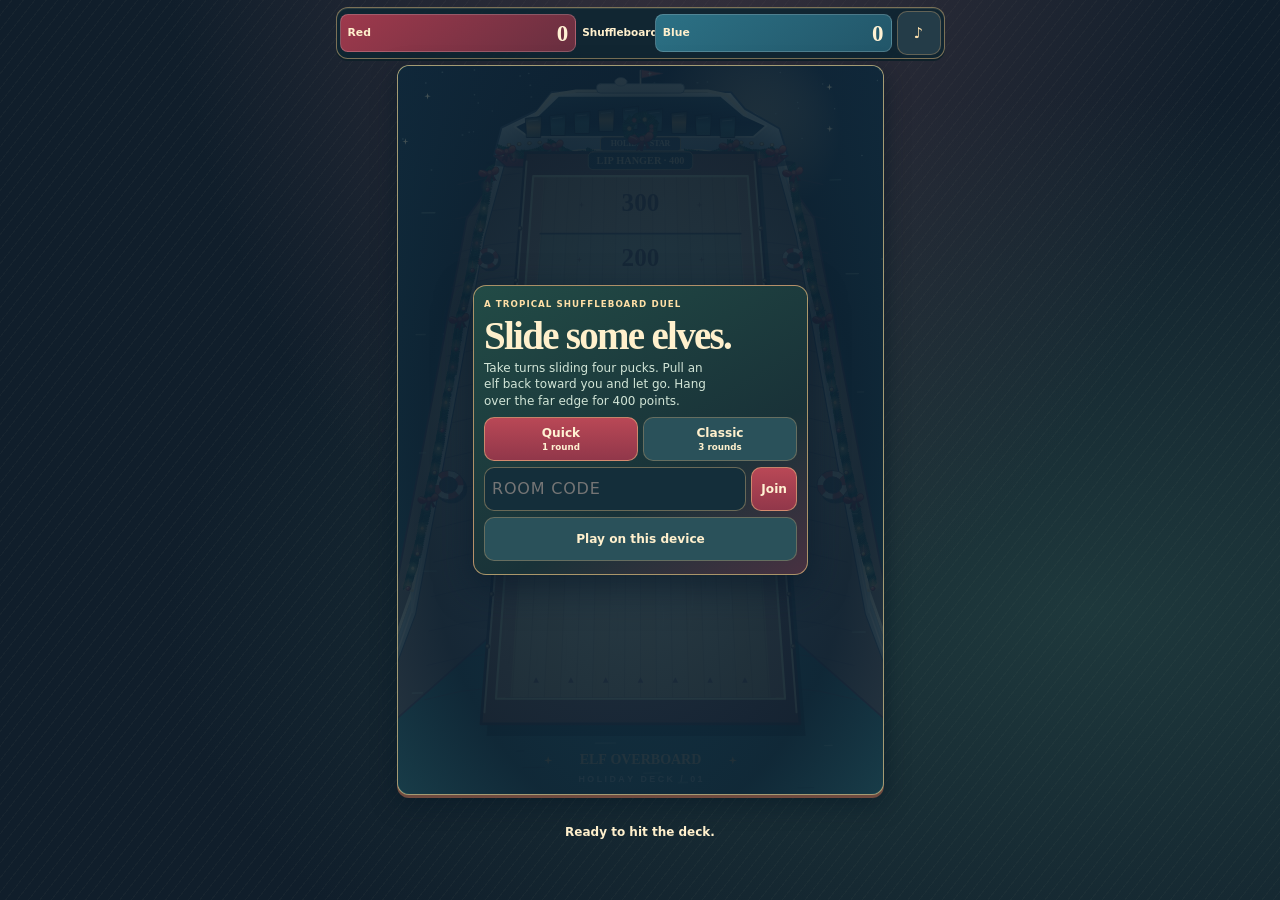
==== commit 23e89363: "Fit Elf Overboard to the viewport without scrolling" ====
--- a/elf-shuffleboard/index.html
+++ b/elf-shuffleboard/index.html
@@ -1,94 +1,90 @@
 <!doctype html>
 <html lang="en"><head><meta charset="utf-8"><meta name="viewport" content="width=device-width,initial-scale=1,viewport-fit=cover"><meta name="rooms-endpoint" content="https://elf-overboard-rooms.rb292k5bq8.workers.dev"><meta name="theme-color" content="#12333b"><title>Elf Overboard</title><style>@layer elf-overboard {
-:root{color-scheme:dark;--navy:#152d3f;--ink:#201f2d;--cream:#fff0cd;--muted:#a8c9c2;--gold:#dfb879;--sea:#214f55;--red:#b93b4a;--blue:#267c92;--border:#be986968;font:15px/1.37 system-ui,-apple-system,BlinkMacSystemFont,"Segoe UI",sans-serif}
+:root{color-scheme:dark;--navy:#152d3f;--cream:#fff0cd;--muted:#a8c9c2;--gold:#dfb879;--border:#be986968;font:15px/1.37 system-ui,-apple-system,BlinkMacSystemFont,"Segoe UI",sans-serif}
 *{box-sizing:border-box}
-body{min-height:100svh;margin:0;color:var(--cream);background:radial-gradient(ellipse at 15% 0,#35596a80,transparent 49%),radial-gradient(ellipse at 85% 68%,#3b5e5355,transparent 60%),repeating-linear-gradient(128deg,#fbe5af09 0 1px,transparent 1px 9px),#0e2330}
-#game{position:relative;width:min(100%,600px);margin:auto;padding:12px 14px max(10px,env(safe-area-inset-bottom));display:grid;gap:8px;align-items:start}
-.topline{display:flex;align-items:center;justify-content:space-between;gap:10px;min-width:0;padding:1px 2px 2px}
-.topline a{color:#b8d4ce;text-decoration:none;font-weight:750;font-size:.72rem}
-h1,h2{font-family:Georgia,Cambria,serif;line-height:.94;color:#fff0cc;letter-spacing:-.044em;margin:0}
-h1{font-size:clamp(32px,8vw,48px);text-shadow:0 2px #6b3039}
-h2{font-size:clamp(30px,8vw,42px)}
-.topline small,.kicker,.eyebrow{display:block;color:#ffe0a7;text-transform:uppercase;letter-spacing:.18em;font-size:.67rem;font-weight:800;margin:4px 0}
+html,body{margin:0;padding:0}
+body{color:var(--cream);background:radial-gradient(ellipse at 55% -20%,#57404b96,transparent 55%),radial-gradient(ellipse at 85% 68%,#36645860,transparent 60%),repeating-linear-gradient(128deg,#fbe5af08 0 1px,transparent 1px 9px),#101e2b}
+#game{
+ width:min(100%,625px);height:100vh;height:100svh;height:min(100dvh,var(--game-visible-height,100dvh));margin:auto;
+ padding:max(7px,env(safe-area-inset-top)) max(8px,env(safe-area-inset-right)) max(8px,env(safe-area-inset-bottom)) max(8px,env(safe-area-inset-left));
+ display:grid;grid-template-rows:52px minmax(0,1fr) 91px;gap:6px;
+}
 button,input{font:inherit;min-height:44px;border-radius:10px}
-button{touch-action:manipulation;background:#2a515a;color:var(--cream);border:1px solid var(--border);font-weight:800;cursor:pointer;padding:8px 12px}
+button{touch-action:manipulation;background:#2a515a;color:var(--cream);border:1px solid var(--border);font-weight:800;cursor:pointer;padding:6px 9px}
 button:hover{background:#3b6570}
 button:active{transform:translateY(1px)}
 button:focus-visible,input:focus-visible,#board:focus-visible{outline:3px solid #f5cd85;outline-offset:2px}
 button:disabled{cursor:default;opacity:.62}
-#mute{min-width:47px;min-height:43px;padding:6px 8px;background:#243c48;color:#ffe1ad}
-.scoreboard{display:grid;grid-template-columns:minmax(0,1fr) auto minmax(0,1fr);gap:6px;align-items:center;background:#0f2632e8;border:1px solid var(--border);border-radius:12px;padding:5px;box-shadow:0 2px 0 #0f2029}
-.team{display:flex;align-items:center;justify-content:space-between;gap:4px;min-height:38px;padding:4px 8px;border:1px solid #ffffff30;border-radius:8px;font-size:.75rem;font-weight:800}
+#mute{width:44px;height:44px;padding:0;background:#243c48;color:#ffe1ad}
+.scoreboard{min-width:0;height:52px;display:grid;grid-template-columns:minmax(0,1fr) minmax(min-content,auto) minmax(0,1fr) 44px;gap:5px;align-items:center;background:#0f2632e8;border:1px solid #dfb87b85;border-radius:12px;padding:3px;box-shadow:0 2px 0 #0f2029,inset 0 1px #fff2bc1c}
+.team{display:flex;align-items:center;justify-content:space-between;gap:4px;min-width:0;height:38px;padding:4px 7px;border:1px solid #ffffff30;border-radius:8px;font-size:.72rem;font-weight:800}
 .team.red{background:linear-gradient(145deg,#9e394c,#682f40)}
 .team.blue{background:linear-gradient(145deg,#2c7185,#225669)}
-.team strong,#redScore,#blueScore{font:800 23px/1 Georgia,serif;color:#fff2d4}
-#turnLabel{white-space:normal;min-width:0;max-width:12ch;padding:0 2px;text-align:center;font-size:.72rem;font-weight:850;line-height:1.13;color:var(--cream)}
-#boardWrap{overflow:hidden;position:relative;width:min(100%,calc((100svh - 154px)*.667));min-width:min(100%,286px);margin:auto;border:1px solid #c6a273b5;border-radius:15px;background:#214f55;box-shadow:0 3px 0 #5a4843,0 11px 23px #06172393;isolation:isolate}
-canvas#board{display:block;width:100%;height:auto;aspect-ratio:2/3;touch-action:none;user-select:none;-webkit-user-select:none}
-#status{margin:0;color:#fff0cd;min-height:1.5em;font-weight:760;font-size:.83rem;text-align:center;text-wrap:balance}
-#shots{min-height:1em;color:#b6d2c8;font-size:.72rem;text-align:center}
-#power{width:100%;height:8px;min-height:0;display:block;accent-color:#dfad72}
-.controls,.room-tools{display:flex;justify-content:center;flex-wrap:wrap;align-items:center;gap:7px}
-.controls button{flex:0 1 115px}
+.team strong{font:800 clamp(18px,5vw,23px)/1 Georgia,serif;color:#fff2d4;font-variant-numeric:tabular-nums}
+#turnLabel{width:9.4ch;padding:0 1px;text-align:center;font-size:.7rem;font-weight:850;line-height:1.13;color:var(--cream)}
+.deck-slot{display:grid;place-items:center;position:relative;container-type:size;min-width:0;min-height:0}
+#boardWrap{position:relative;width:auto;height:100%;max-width:100%;max-height:100%;aspect-ratio:2/3;border:1px solid #ebc584a6;border-radius:12px;background:#214f55;box-shadow:0 3px 0 #704b3f,0 8px 23px #06172393;isolation:isolate}
+@supports(width:1cqw){#boardWrap{width:min(100cqw,calc(100cqh * 2 / 3));height:auto}}
+canvas#board{display:block;width:100%;height:100%;aspect-ratio:2/3;border-radius:inherit;touch-action:none;user-select:none;-webkit-user-select:none}
+.turn-panel{height:91px;min-width:0;display:grid;grid-template-rows:16px 27px 44px;gap:2px;align-items:center;text-align:center}
+.shot-info{display:flex;justify-content:center;align-items:center;gap:8px;min-width:0;height:16px}
+#shots{color:#b6d2c8;font-size:.72rem;white-space:nowrap}
+#roomCode{font:750 .66rem/1 ui-monospace,SFMono-Regular,Consolas,monospace;letter-spacing:.035em;color:var(--gold);white-space:nowrap}
+#status{margin:0;color:#fff0cd;font-weight:760;font-size:.8rem;line-height:1.11;text-align:center;text-wrap:balance}
+.controls{display:flex;justify-content:center;align-items:center;gap:6px;min-width:0;height:44px}
+.controls button{flex:0 1 114px;min-width:0;height:44px;font-size:.83rem;line-height:1.08;padding:4px 6px;text-wrap:balance}
 #shoot,#createQuick,#join{color:#fff2d3;background:linear-gradient(#b94856,#91374a);border-color:#eab98097}
 #shoot:hover,#createQuick:hover,#join:hover{background:#bf4c59}
-#roomCode{font:800 .85rem ui-monospace,SFMono-Regular,Consolas,monospace;letter-spacing:.12em;padding:6px 9px;border:1px solid var(--border);border-radius:9px;color:var(--gold)}
-.lobby{position:absolute;inset:0;z-index:3;align-content:center;justify-items:center;display:grid;padding:12px;background:radial-gradient(ellipse at 50% 55%,#102c40df,#0d2131eb 64%,#102a3aba)}
+.lobby{position:absolute;inset:0;z-index:3;align-content:center;justify-items:center;display:grid;padding:7px;border-radius:inherit;background:radial-gradient(ellipse at 50% 55%,#102c40df,#0d2131eb 64%,#102a3aba)}
 #lobby[hidden],[hidden]{display:none!important}
-.lobby .card,.lobby > section,.lobby > article,.lobby > div:has(#createQuick){width:min(100%,335px);max-height:100%;overflow:auto;padding:18px 14px;background:linear-gradient(150deg,#244954,#18353b 65%,#2e3544);border:1px solid #dcb77ca1;border-radius:15px;box-shadow:0 12px 36px #081829ab}
-.lobby p{color:#d2e5d7;font-size:.82rem;margin:7px 0 10px;text-wrap:balance}
-.lobby button{min-width:0}
-#joinForm{display:flex;align-items:center;gap:5px;margin:8px 0 0}
-#joinCode{min-width:0;width:100%;background:#142e3a;border:1px solid #d7b57c70;color:#fff0cd;padding:7px 8px;text-transform:uppercase;letter-spacing:.10em}
+.lobby-card{width:min(100%,335px);max-height:100%;overflow:auto;min-width:0;padding:13px 10px;background:linear-gradient(150deg,#224b46,#193238 65%,#483141);border:1px solid #e8ba7cb1;border-radius:13px;box-shadow:0 12px 36px #081829ab}
+h2{font:800 clamp(23px,7vw,39px)/.96 Georgia,Cambria,serif;color:#fff0cc;letter-spacing:-.044em;margin:0}
+.lobby p{color:#d2e5d7;font-size:.8rem;margin:6px 0 8px;text-wrap:balance}
+.lobby .eyebrow{color:#ffe0a7;text-transform:uppercase;letter-spacing:.12em;font-size:.58rem;font-weight:800;margin:0 0 6px}
+.lobby button{min-width:0;font-size:.81rem}
+#joinForm{display:flex;align-items:center;gap:5px;margin:6px 0 0}
+#joinCode{flex:1;min-width:0;width:100%;background:#142e3a;border:1px solid #d7b57c70;color:#fff0cd;padding:6px 7px;text-transform:uppercase;letter-spacing:.05em;font-size:16px}
 #lobbyError:empty{display:none}
-#lobbyError{color:#ffd3ad;font-size:.82rem;margin:6px 0 0}
-footer{color:#98b9b5;font-size:.68rem;text-align:center}
-@media(max-width:430px){#game{padding:7px 8px max(6px,env(safe-area-inset-bottom));gap:6px}.team{min-height:36px;font-size:.7rem}.team strong,#redScore,#blueScore{font-size:21px}#boardWrap{border-radius:11px}.lobby .card,.lobby > section,.lobby > article,.lobby > div:has(#createQuick){padding:14px 11px}button{padding:6px 8px}}
+#lobbyError{color:#ffd3ad;font-size:.76rem;margin:6px 0 0}
+.sr-only{position:absolute;width:1px;height:1px;overflow:hidden;clip-path:inset(50%);white-space:nowrap;padding:0;border:0}
+.mode-row{display:flex;gap:5px}
+.mode-row button{flex:1;white-space:nowrap}
+.mode-row small{font-size:.72em;display:block}
+#practice{width:100%;margin-top:6px}
+@container(max-height:285px){
+ .lobby-card{padding:7px}
+ .lobby .eyebrow{display:none}
+ .lobby h2{font-size:21px}
+ .lobby p{font-size:.72rem;margin:4px 0 5px}
+ .lobby-card:has(#joinCode:focus) :is(h2,p:not(#lobbyError),.mode-row,#practice){display:none}
+}
+@media (orientation:landscape) and (max-height:510px){
+ #game{width:min(100%,920px);grid-template-columns:minmax(0,1fr) minmax(235px,1fr);grid-template-rows:52px minmax(0,1fr);column-gap:10px}
+ .deck-slot{grid-column:1;grid-row:1/3}
+ .scoreboard{grid-column:2;grid-row:1}
+ .turn-panel{grid-column:2;grid-row:2;align-self:start}
+}
 @media(prefers-reduced-motion:reduce){*{transition:none!important;animation:none!important}}
-}
-
-@layer elf-overboard {
-.sr-only{position:absolute;width:1px;height:1px;overflow:hidden;clip-path:inset(50%);white-space:nowrap;padding:0;border:0}
-#joinCode{flex:1}
-.room-tools:has(#roomCode:empty){display:none}
-.mode-row{display:flex;gap:6px}
-.mode-row button{flex:1;white-space:nowrap}
-.mode-row small{font-size:.65em}
-#practice{width:100%;margin-top:8px}
-@media(max-width:430px) and (max-height:740px){
- #game{gap:5px}
- #game:has(#lobby[hidden]) #boardWrap{width:min(100%,calc((100svh - 226px)*.667));min-width:min(100%,235px)}
- .controls button{flex-basis:100px}
-}
-}
-
-/* A festive palette without changing scoreboard, deck, or touch dimensions. */
-@layer elf-overboard {
- body{background:radial-gradient(ellipse at 55% -20%,#57404b96,transparent 55%),radial-gradient(ellipse at 85% 68%,#36645860,transparent 60%),repeating-linear-gradient(128deg,#fbe5af08 0 1px,transparent 1px 9px),#101e2b}
- h1{color:#ffedbd;text-shadow:0 2px #873442,0 4px #301c2c}
- h1::first-letter{color:#ffd686}
- .scoreboard{border-color:#dfb87b85;box-shadow:0 2px 0 #0f2029,inset 0 1px #fff2bc1c}
- #boardWrap{border-color:#ebc584a6;box-shadow:0 3px 0 #704b3f,0 8px 23px #06172393}
- .lobby .card,.lobby > section,.lobby > article,.lobby > div:has(#createQuick){background:linear-gradient(150deg,#224b46,#193238 65%,#483141);border-color:#e8ba7cb1}
 }
 .top-tools{display:flex;align-items:center}
 </style></head>
-<body><main id="game">
-<header class="topline"><div><p class="eyebrow">NORTH POLE OFF DUTY</p><h1>Elf Overboard</h1></div><div class="top-tools"><button id="mute" type="button" aria-pressed="false" aria-label="Mute sound">♪</button></div></header>
+<body><main id="game" aria-label="Elf Overboard">
+
 <section class="scoreboard" aria-label="Match scoreboard">
 <div class="team red"><span>Red</span><strong id="redScore">0</strong></div><strong id="turnLabel">Shuffleboard</strong><div class="team blue"><span>Blue</span><strong id="blueScore">0</strong></div>
+<button id="mute" type="button" aria-pressed="false" aria-label="Mute sound">♪</button>
 </section>
-<section id="boardWrap"><canvas id="board" width="520" height="780" tabindex="0" aria-label="Shuffleboard deck. Pull an elf back toward you and release to slide. Arrow keys aim; hold and release Space to shoot."></canvas>
+<div class="deck-slot"><section id="boardWrap"><canvas id="board" width="520" height="780" tabindex="0" aria-label="Shuffleboard deck. Pull an elf back toward you and release to slide. Arrow keys aim; hold and release Space to shoot."></canvas>
 <section class="lobby" id="lobby">
 <div class="lobby-card"><p class="eyebrow">A TROPICAL SHUFFLEBOARD DUEL</p><h2>Slide some elves.</h2><p>Take turns sliding four pucks. Pull an elf back toward you and let go. Hang over the far edge for 400 points.</p>
 <div class="mode-row"><button id="createQuick" type="button">Quick <small>1 round</small></button><button id="createClassic" type="button">Classic <small>3 rounds</small></button></div>
 <form id="joinForm"><label class="sr-only" for="joinCode">Room code</label><input id="joinCode" placeholder="Room code" spellcheck="false" autocapitalize="characters" maxlength="10" autocomplete="off"><button id="join">Join</button></form>
 <button id="practice" type="button">Play on this device</button><p id="lobbyError" role="alert" hidden></p>
 </div></section>
-</section>
-<div class="shot-info"><div id="shots" aria-label="Shots remaining"></div></div>
+</section></div>
+<footer class="turn-panel"><div class="shot-info"><div id="shots" aria-label="Shots remaining"></div><span id="roomCode"></span></div>
 <p id="status" role="status">Ready to hit the deck.</p>
 <div class="controls"><button id="shoot" type="button" hidden>Hold to slide</button><button id="share" type="button" hidden>Copy invite</button><button id="rematch" type="button" hidden>Rematch</button><button id="leave" type="button" hidden>Menu</button></div>
-<div class="room-tools"><span id="roomCode"></span></div>
-</main><script>(()=>{var ce={"new-coffee":{bytes:"SUQzBAAAAAAAIlRTU0UAAAAOAAADTGF2ZjYxLjcuMTAzAAAAAAAAAAAAAAD/84TAAAAAAAAAAAAASW5mbwAAAA8AAAAqAAAYYAANDRMTGRkZHx8lJSsrKzExNzc3PT1CQkhISE5OVFRaWlpgYGZmZmxscnJ4eHh+foODiYmJj4+VlZWbm6Ghp6enra2zs7O5ub+/xMTEysrQ0NbW1tzc4uLi6Oju7vT09Pr6//8AAAAATGF2YzYxLjE5AAAAAAAAAAAAAAAAJAPyAAAAAAAAGGCmvZTJAAAAAAAAAAAAAAAAAAAAAAAAAAAAAAD/82TEABzhyjgBT3gApl/HbDkLg0ErAWAMA/HqfQ9nhJwnZOzrc1IWweguDgwMkSkBgVjJKoHpzk7VaIIIZDaLYLgTg6FZE1d+rGSJq79/uivfx///h/HviA8eRMvHlPSA8pDVjJq990ePH973fsbPOnCdlzUc9HgIBlQYLn/V4YV4dDIzKZpn+73VgAAG+Qf/82TEDyEiSt7Xj3gCA1VQxINXm+wtR6LafVavJ5BLmnDkWGImawfh2g2VHPrA/pYy2DpbU+eLA4R/1wl5q3O5WxfTW6R6U8sb1fLLdTTI8xT3hx4kJxdp6zc9jv6MLdJr9+/wz211TVvYWTVL2vSLuSNrXdR2Sn/vr/9V39////WIhZAFMB8b+MWsnjORajb/82TEDSBSDr1Hz3gCe8FhTrYsJlc0ThfDpiizATJWknDUF1fHIiDhQhxTb0oUxKhJwtCePAvjgq8IpURpqRK6jXvBnvjVpYdr5eQJsvqNdveWEzsTDBxSlvJik/jUxF/haeL7aybxN3D7rF+/je//ACqGUJBUr/54wAKjjErml3rVlYSe/Gfd386DGdhrWVD/82TEDh/yrsnmwkb/0hvDC6+GWq1NGn+o3laQ/ESk0hMugAMK0TQlQEpgsGgs6VkrIVNDBhsVbUa1bYloJ6xJL/7sWrHiAZM7iqhO9S/vQZBaNyjin360TXPPXsBqoizzfBNEt/5j+T5//28nb26TB3MdkFqvYoe7fPW9/udtdYDibwLNrkazilXXd5bTfF3/82TEER9KwroGw8rfVqfi1a5TWueEO4R8ARBpKGb7zq1q0fMaccqb+4MWtmKMuxisB9rMX2vrNpm9EM8r+f/e8ZyizqOkgyUpqLpidvXKttsC0yHFYqhhZGFgQOoPK3FpWX1//1K1bFemn0X7TVeQaOCMEWPFYJ1tKoBAAZ+DrTmo47JhyYxNDGDS41v8Odz/82TEFh9hupCmFp46oDhRACC7E6AUCBRILas/9/rV1U2NjdPb6xmBDgRz9UicI2TWJe0NWd7BXIn4oQTQH5TqNFrscilW3kEvouhfCYnQrycMaXwXFQwHJqMmxVJ9krhcwmR7EYjSTrcFzQhPiN0J/2CY8WpRAAIDwBe1BcZRk4bcJxQhhtGNRZRDVWVU+E7/82TEGxup0p4mThhQu+6BZCIO69jUB6uMInFh2s5yNc7f+7mlB4VFp+wJZPV2bSEhO/rSlemQzpYCtFkN6uUcsUZ5xR7Jg9D1r9iyX8cth+xW7BRcZs5OvmQQNKIXp+h1sA/AXAc1vKITOr+4wl0HHQ26sjnoNhYjFNlcBhnpIcYJpCF9YcbuECCEEt+2Bx3/82TELydSVqluywtv5G2quyud6nUchWx6ZNPRN2IzLmt0qv3JSEKBgwtBx9EYMCMoOT4Hj0rvCXg9iWXCouBQkGciX5gI47t35hxL10nMQ35esbs5toYIbLG//qPwuqfOv/8ljhMooouySp8B0f55yAgAAI4/3tO6gZbVcIACQ3gV1ul4FVOOMnSFbvt4qFL/82TEFByJisImfgzml0Rr1OqhqNUqzbCtNmR4jlQ3J2b2rrvSR/qakYgaUbZo1UnlQBQAgtSuik7mxVMSNk6jcU7kpIukyRIxBt1ziEMsCB1ousVEUkQgfd9ZVo9rNnw68NwViKInlXLOzyrgA8Ae9c3XZphqUNtqq+fApSXb1mZDTzZAvgRoMqQQosHINVP/82TEJBw52qFGewz4AcqUaWNo5XEmn5ejaEwOzJ6TisLToyJStq9eJJJHVaewLp20NVtracnTR8qhHEAoBXI4YoGxxCnKm9zRC/MP275kyCiEkOWZKq8RAJ0gNQswVM/glcXU5kkZTewkFgKWAnjuHU2PiXDnQgOoArEY8j7EsH51K7bLM40qPoz1hvF4ik7/82TENhvJ5nQFT2ADOk5wbQ1W0ao5XP9da0rcsz2pQan1735olGxztUzy3oXep8JjE9e6EtW1qz2Wx12PVWoS3RWv8USGKnnVqmmfPoiCqVhIZuHACCU42RGWmkIQQ4wueZIYQwCJjSCBxRmaFnDGLJgGvlAqCMAiM+GgQcAka7DNUhoRDTMX1bCpo1lQ9x3/82TESS96XkQBmcgBhajqRT0y5kNauRMv7FlSvNASA4vnE2fTat7aRlOBakvgR9qV2WxKjlsMuxKWfZS5Qx54dcZUje0agjAYXlGpG3WBX/b2xyghlpVd9YZq7bZdFIn6nOJNskZO38qiuHK1z+c//hE/PY485///rpg9m9V/5fhhkjozHQ6XRzURYFAAAAr/82TEDh/qIrpfjGAAOfPivjAxMxHLBYVnAUBwUB4DwtoSEycBRW4oqrZPH7vywrPG4yYdxv9bUNXEsODAKAbiGHCmBBl7axCA59pbjXj2bVPYLW11ct/87GHlegwPxIDNmMkKbaILBjBO/K+8/9JDxYWjxYbrOpMyhuvWLPx6gQQBQMfw/dV9RoCawxpqy8j/82TEESFp3qVn2XgCBBkTLKYzKo00oArG9WlmXogSUsMcTYTBYvjUInqDfx2O8E/TmNNnxd8hw9JOzTUCsgHMfZ4RdUzL2l48iUq9eM+L3rmRkfsavkcn5bCDrBOGQzmwuJjvHijesy2lHOePCZJ5bbklk1AfgBTd///1IFZMe+5FcCQHg3Ad32YpKfj3UV7/82TEDh7iUrIOy8T+ll/CJpIkSOt7s1YkIRh8+Drs1XvQ4zxtXUG70rJ7bttlMMfz5mj4ZlKJ2Kl+6z9MxlRIuMVrAg1rv7y141b2jSKxRzafGlU/km1Zvt7p+qou4lr0i199etpxbVb//85HPuO2vqZCQBBpjweAWaWhxCTKB3+6zrXVVZfX79PKAuYCm4X/82TEFR3x5qmGy9MW2MNy+JP4G7v/Yx7vYWDde08hUuigr1zbUTVD1EkVGqWztUAtFZvFqXP1zr9ay1IXDv/rDDbO7QrQBxnIpTfw5sRvCjktBo90Abde5lAkE4aa/eiu8avoX7LCKPyVSg+qo+qh9wBkXAW1m+nq4BMFcZ6Jd+UR8GAl9a8GjWwaKB//L8n/82TEIByZuq2GfhjSPd6K+e+1ILEJX4n+67TxV9217rCpi77C2rZTRI4IZcRX/aLBPWf9a5QuqY2bXTk0OXjKOs+yIr37Wb6ezXJ/oXHqQc/9AKofbqbltYLawDrK8qpAwAb/VTC0k4llGrF+3msCALg9Mot3q7ghUgHKEP2BTKRjJ6ZNLwHEtpzHVD9H6pj/82TEMBvp3oymw9K2a02uoWKF2EOTK28ZuqkAY0KRVKUXCI0hyUvDbISUEQGEyFzQpZahirJY1C6ycGi0t9SZWan69u1MtLm2/C7wrSADQBz6aHsooFaBIqVvmWGwh/DOLi1brIqkiXU/Ysg+jFZo1Im3xe0XQIoMsssnSpV2NNEJwlW/miVdBRjdldZCtVv/82TEQxrB8nVGy9JVamhVLIG4ybTEqItM6hiuxcUo408iNSwgLUjuVwm+vv7FwTnf17OxuzQB8eWO8LuX4QgWNnjWOUb5sCkHXHVDao4FAlnxMEhpKfv1XKDMAikvGt2lDb/L4Fm0bXrF5PbSGkZ46+SFnU7Dg8wnriYs+BYJBMY+5XVx45JxyQmOMLEdEIX/82TEWxtp6nwGewzcngRqaAuTJub2SrY/U5MoXF8ZciTtNrgD+Y/2mbCCIjLFNskSbh13mcnRiBbY8IoTofSmn7rcltpyQxhGr9WccZ+LkErpemQ4usYMIBwJK6HCvKmBt0YJZpK/1KafsU2+QPVN5x5TSYr61UXOd8OLbLbdmjFetUN5AIKsrxD72aE83Ir/82TEcBy55pIGzsyYHcURg5AhBoA3fr/q7HBQQJQktRYO7b+JUBQAYiYXruaYnKJnJCdb+73gR1TL5nNyNEXJanmu5NSlIWBZZ8It9OcgY52HWvLNpVAf6BvPfPsBq323to+/+zFvvj6yX0nBw84WiCFACPeAiA3W74uQRzxcAflhjk2UhMc5CQpqdtwE7y3/82TEgBt5spmO08y6tGhdUimZh+qN9WuzE9hi71SwH1rQ4UeaekbXOVEpgC8SsfqpL6QkwjJUi0hrLqFG2xR5oXzX1y9rrHzj5m3WK3Q7RrZ/r7b1rNFNPd6y63am94zm01aQYGx1ugyytvvsRZt/VA0EFl9kECe1GnqIBDWKaNkFIEbRDwHTr0noQoAy9pz/82TElRyp7oQHWHgBYekmYnJoJS/atj8LVLuKLUxek4wgMTGwUTmyuK8WCOarxUzourClUUwzhWsSIjXXUy88OmeIgz6jfG7GhIXWc3VuMviItbGdPRyykejImvl5QLzFi9FJU7Utl8WsQXFI3owwiMsIECRoBgZMOCwIFQGzP36Cefyao6sZjcHt2h134dr/82TEpTVaalQBmdgAOoBQcDC5kxAYoAJjrUAAAoQkPjKrWesMuf//NQ5YlU5ln/f/11vcrhyV3q8tRie9KnGyIBhIAlAAAIQlUy5DCGW6JukRMCgyAADb5jgABAG1LyswBBnx2UoFABgiHh7rrCIITzSYKYSw4GXJWDWK1ljL/RYemlyf7mIOOqJIr0Eb7Er/82TEUjGiVo4nmsgBG0sVNwoCOqiaSXimaigo2UKJ0rdSLVEzx93KisrblL1lOTGyoKAQ3IkcTcdY197VsN5Jn+bShlEBqrsqZc9SVlqVQY/zPWgKbQM+/ZPjDcttTmWVqIU1WGZqit4/WrSlyZBO/n//87hX/X////yyVv1T4D5akACsANa1l9WUuiIgUyb/82TEDiB6OqlP2YADB73/KXBVKaF5zlselerOU1JxwEEeFjAXMEVK5gkZC5hqC7C0MMTsLJDGobaHtEAIaU0UTEukyTpdSQukZF46fQN541YgREjJF2RRRQMjAzQRTOmrKup3VZloLSMJ83Wt+7zyCLt1q//skXhlwUVKPhWi/68gBYAc10UfhJC5gaGyyBP/82TEDx/KRp1GVlBfO/UusRT1NLMxHg4RzF3vdG2cs9T5VTN4UI3LnmGCy+RxCPspJBgiYaMfSV2M6euKipFz9QzM9PSQOHEknb8oyDKSTZFjRU1BHm/+4o6DSibOspSqfkOBQHRQNCwQYwJ/Sql+pXrzWgaUv81kDP1beKpwwUAd/kYxpMIzZeoGhG+SFD3/82TEEiBaPplGykVSdcJt0selawqtBixGzOeXQQpBExZp45D4IDNQdaQ1GZgDvU1iNPq3uDVE55XBtH/VKyIkOk50njO4xciIVXis2ilnIplIikOKuGkRM9mf/hhhUsJSwqZegRJMGBOuS0lFMq4FQhuTer/zMgVKmNi9FSAIBgBrvcOYSm5LH1bKAG6eJgz/82TEEyABxpHm0l8xG0S7asUkqZ0XCLnCMUfgYMAWnNndirfoC5xiwwcHM9bGrYcLSzigyZVDRMREQmH6QQ/ypTXQDKCCCMpIpoYAK0bDJjJWiohU1UTM7k687UIgfir52nELBqJmymZSwsMr2oHBSCixH6kc//8+pmAIGACPOQA5MyCoyICZ3KoLL0l7O1T/82TEFhxJ/o1ONpZa0NWXee5pghAGyyjS4OZQ7GpXbfd/VishXMXmQCo+gjIu7pI2dIbExV9cc1GSmG0T/260Q8ljpu3t0TXjmY+nOkkmKg3DuH80TYu50svtz9lxdRaNnmOfiFwp9SpDu5nCV2uUzuqNhQGMmDgsjXikHYxBNaXNihpyGfDRAO4LABDy8Y//82TEJxxJ1nSg1hKRJaEia9EZZE+66XOagyaNYytKOLuSTQXJAzKOx2d12nIWHytlA5hCWLNsJ61BQiiPtrIG/W3OC8TpLmimij1YMMf43ZPRgCdkJM1VFAG5qxk4MwuHUKwn5nGUdqEuSsQxpay9pAWKgFMhkcKZh9taaZAQoTCQCDkupEn1ldoA4nRk8JL/82TEOBuKAngGY9JMhhCjku1/rDSjEUQPrVMgQObhap6SpRV04agRKtuTnNYxbzJpEDJOhWVfUGYKtw/pSKSBWTlGqnoc3nb52pJSQQclCZg4yt7JfvtSkMUiMcJJh0mvn0lNAehNZpq2pNPDkXLlStM0gH4cCfjf2kqxuzkZX9pXkUn4hZe0447gtA3zzOT/82TETBxp2pjA08zcSpO2lwnNNmOQ0CcJSOxvkenHBjjwmTXAGCyZMmTX92/+QLXB/IWMAfgc/+6ziENmRoHMrVw59A1hrgBBBQSup7lYwJh8C3Iyopyoa2r2R6kU4iHXtfekOMnU6oU66qxMJMTgJcP5eVY7C4koJYW5sL+ijvItGn8UTOspQ31ef6SbY7T/82TEXRxZ0q1GyV7QVhPLU3TWrf+0YiAtb/6WNqF55H0K4kGqAvArjOc4hizoA4X03lE/DnRulbOZ5VYgQOVLo0zz6o/1VH/X+rJmjTA4B8CgZBqKCIEAgh8HoTBcJwcJATAYDpoJi5anpZNve1d/tf///////3d6R/E1/F1fxy0odRNi5pxJEOho0xjXaHP/82TEbhzrFsWOeJC6TRgu6Oxd0AOqAC7RX+ngkzPpW2gwG05xCB1QdekSLaWrYnFe+ri2bRYqRSRDcySsrNPCfbewyXVMwoWJqTraojHSr29iXBnpgn5JU6J42Bq1YPWNWAcbkh+lWw53TNo59wkCiFA5ctzeWnf/SMPLFS3I2WX6VZEQS43oBvAxu3K7cFL/82TEfRvRtrWWeN8OgOjDvL0Ta+nOzWdvV7cou2fwllmXSmjqUkQiOAE24jolS2hsxAxDBro6/l/32dmZqR2mZoiauIhmIQe0jrgLGAOiwqtsIE5E7uYx3/6N//F1////9tlG7v+eKOAQ9jB1QNEVgIKqiACVfADAD91OzCVaZs2+6AgLNMJlJOi4adbeNeD/82TEkByaRr5WwNcSWycBUFPoUbNpKJbGoHNE0/l+XWw5WyhjTk+L7I69aUxjW473CIJi9YE+qjhUqTE2Q4eCCEfLwK4cq4Qo3z8VLM4OMNnTishP721DapxCLWDHfcFU1QfgMAP/4LEYnu0ws1pPvAFJx48nTKpWyOCpiNYUoY5WjARCqHwrDKjjVqagMXj/82TEoBxJ1pm2wZ64ZCVbhmW0NTrBiOdIlZHjIu1GiziYlMws0QuA3BXBHzlBgnUlSiGExqlVsyFO5aq9vVcymtbMzgyzTAFqBr5b1iYQSTwB92VrLJk0sGhepR2llMDC0YEydtOG9qWS7LVimuVLPdZ8GsePC+NSb3nFfi9c++sYhb1vG84zWal3tlw/T7z/82TEsRvB2oxOwN7UeLg+TlDBHMDmJshU6HFGSkfRJlZCP+IIUTqh/D+hvpZD+snXF1GrBv7Vlt4ABlbHL7x4npUSAEKDJicplymg/z2uc0CdksR/zjFs1JPd2Pf6VUaGQ2OENf/peGFAIlKGzVqr///lqUuXBYcsjHn4zX//+4qqyw7lIcjQytZb3yVf////82TExR2h3oTnWHgA5qpZikRmW5pTwNQHFxGYU1p5kLSYEf6Vf///+hAnMjyXtUseVQZNKCrdzLest61//////L4CmoZ721pIQfCvN9v///0aNOkSII6MbKabcod//////nACMI84kAkHDzWPKN+TY5+KTEFNRTMuMTAwqqqqqqqqqqqqqqqqqqqqqqqqqqr/82TE0SzqAkAlm9ABqqqqqqqqqkxBTUUzLjEwMKqqqqqqqqqqqqqqqqqqqqqqqqqqqqqqqqqqqqqqqqqqqqqqqqqqqqqqqqqqqqqqqqqqqqqqqqqqqqqqqqqqqqqqqqqqqqqqqqqqqqqqqqqqqqqqqqqqqqqqqqqqqqqqqqqqqqqqqqqqqqqqqqqqqqqqqqr/82TEfAAAA0gBwAAAqqqqqqqqqqqqqqqqqqqqqqqqqqqqqqqqqqqqqqqqqqqqqqqqqqqqqqqqqqqqqqqqqqqqqqqqqqqqqqqqqqqqqqqqqqqqqqqqqqqqqqqqqqqqqqqqqqqqqqqqqqqqqqqqqqqqqqqqqqqqqqqqqqqqqqqqqqqqqqqqqqqqqqqqqqqqqqo=",events:["idle"]},"new-sunscreen":{bytes:"SUQzBAAAAAAAIlRTU0UAAAAOAAADTGF2ZjYxLjcuMTAzAAAAAAAAAAAAAAD/84TAAAAAAAAAAAAASW5mbwAAAA8AAAAzAAAdcAALEBAVFRoaHh4jIygoLS0yMjc3PDxBQUZGS0tPT1RUWVleXmNjaGhtbXJyd3d7e4CAhYqKj4+UlJmZnp6jo6enrKyxsba2u7vAwMXFysrPz9PT2Njd3eLi5+fs7PHx9vb7+/8AAAAATGF2YzYxLjE5AAAAAAAAAAAAAAAAJALRAAAAAAAAHXC0r5FiAAAAAAAAAAAAAAAAAAAAAAAAAAAAAAD/82TEABvh4jgBSXgA9QhDroycUAgAAECRcLgmGyRiKMVituoMZzkHIWtm4JoPxMhHAwDIgp800PV7O8iZhq9Xq+PhXv8PHmr3w/j7xSlKUvDfv9wHjyryJDY1e/j3vSA8eahsavfxKv1ez7gPIl73viA8iZePKCcHz//BBYh3RXVrG0Y1Y43JP6AABXgqiaP/82TEEyHSSvL/mGAD0ywL8AJjtod2ciDTXZ5g8cKwvyDc/jKgkQphEcudk9QwXScV5jKg/ldX5ILAmFxeuJsKg6aWH6/1/0IjaTrF9uk1gO6T/TKz17uQL5yEzcnjRyh+/dzfph02+6d5s0Wyyeqqu2cpMz8z0zJm9FSZmZmZWVrVkQMV4ErYxuVLszM+wrj/82TEDh9R+rnnz3gCXYrCwTKptg/2YjqWwwFRn61qLFXSqCMoQvCWpHhMTMrniiN4XUbh6nFA1823Ac2RjjO9+ldfUKI3rUNdxIrlGXnNYOeOoko8V0TdGGBmjU9mktG//1r///L23xLFzTcQ2v0rMHjV/8RMW6hTEKXFlXWBIgd4GGG7Fqel2NzuMBCqiIH/82TEEyEyRrYmww02YlcpkWsr+GMRexK2HmeV4t3CzvB/ppuLQZRSuTP7m1CQdxQDC15n5yNo51beZ3LZHq2xm+Bw+cnGzlwvABhICQYF4r0MiwjdVCKbQrm86P5ieratgcBl/EfrXT/9LIv/tkTqpU7/gxPioqoSCZ10E1CdvCIJgMz1QEjQGq5GSAEXMSz/82TEESAR2qVmNl5+t4Zf3PK83YEiHMqPGN/Wu38P+5boWBsCiks5///PmJHBBIEr15Z/mNe935OFUcaHR5t6z8duXTWUonpWvbSPXxCHEmYvCxl+jkrIa46vHrPCJ7GbXdF/M+f84l3ICR3/kQhZ/xcCNA0fEAWeSZIGVTAABgB/e2qS3KINfpHYySA3E4P/82TEEyE51pXm09kUOpuQzl/jrfKlWu4xfkyq44qgWEvdZp+05znWeZuGeN8DKOHEVxrq7mfRvGs3hIR3IQeWtwv9ImOpjvLC4RsSNfbrqhbOkT4nRLzXgq1CTqTxQhKU4MEXFUmS0NR1IatUFV0Mw/56OBpXH9jqokPZ3+ogQMAH9w+Ou+6T7mVTnq1Hl3n/82TEERu5zoym08yXshoyOHj1tFGCOvlsTsUlJeTYHcKUcDjKuzET5+Cjey0KJufJNhzvcRrHBS8OS6VunKXxbmqw6WM1PdtCiR/jvK07NKJWfhJJcmgENpdNpzQlUoyDGs83A//qp9oLGYYQVAGO61ellsjEBQ+AUSoGNATMMykvGNGiBqYEkuxh73xJyHH/82TEJRxR+pTO0wzuIg66kRBqeNgzPgMHZkRS0hKIjy1F9I2S4g3rDRaoq5qezDt4ZVlEmxaEZ1fM11EFGUrJl3dUTtQQr96vF/uzNAwPedlrPklF8CAJutWCBoAz7d/6CVmDHqIJHT7kxlwUxQZecGHJTKJZ4iLBER1KPlymggQl0aotAksy0QgxI24hmH7/82TENh0SOpiu088qQXCjs4MavbZgjzcmGPikU3hMHGBr/lhvfJKJamM6kYDAcCe7RoaOvnKKypxxLRj+lZu2/3e/9yRoKE1UADqVgspl4Ad7v/1dTRdeDYz2pB6wgg+1+Tv4TFKSIEKXvf+XxyhNOH9uiQF0bgYCatA3BTq6Ewex9XO0piEE4QiGxthzhWH/82TERBuJqrFuw8y6dDQiX/Offn8quI/+G0AAAqGOlOIz866IIYWFRBvMeb8sJyAhCTTj9wvHKmzQMAFNwHqXOqLIj5YYhGlmQ+QFoWB236zAZg7hvqvN/l6rWqJ/iV6cpNSXue8UdH6dKOUF/mzEIYAQXKEQokVJFCxc/kZzaVyp009mGctTjFpQ5gw+1V3/82TEWBzp/r4Wg9C2avSv54IRhn+5AifeJ0GwiFWsSxyVRXD6XPQ3RZCyEagAT3A1bzqxiV6iaOpEmMU+8LnBxG6jC9XxiSEEmHkCZPUuSRUQcMRWza2269pEtr4hWtFE9Nx75L1kJ8WJ7/N8bhJrh9a0T4j/JhOonUjk1L6IQu1XP/t91s8y5xnQ/9859Fn/82TEZxwx/r5Ww8yeng0Iuj+MdbO+eaNAKOAH678btYSkcwAcPSoteq281gggSYb38195YnAOa/zoiz15yURuNDSi69+CJGQonI79y2D0DCmS9lCQNtFhQghNieLvQFBwnAIEwoeBPYozAYQ4Bi91ruQjHK48p0ZXm//7shg54PiDKOWQQ2oLYDfNfhljeT3/82TEeRsiRq2Gwkreh/sC5fjXnLU4lpIssmZ/MhqbHwl9b/17Hvb71reI0VKb+97xmEsM2//7NrDAtvT2+GJnEKjQ8siqQgMslZdnVbPDmkJkmUJGeqIrgCkVB0FrinFLdUUq9mjD0EYKJb58fxVqXX93TFAr2W09GlUlVvf/voh1DwAk90gAMJL/QDeB1G7/82TEjyG6RrGOw9DfcmYe2Cqg7m54zIGK3Ee9a5mK3FGHOTrUIAZEiMs0wwODQajqleEBWdj/+YjX95Q1TZ6AGGgQJKizhYY59xMK1OmicpoqvGZIuT9VKt3a2/85/+PGbjzJX+FQEHXf8NFjwKgq4tFw0wguGGB4A//+9Xl6BYp4lhO5Wb9BKwAAa5UGv3r/82TEixwx2rWWgh8SwsyuXupFj8UfQIQTCv/rr0admf1TKLumplyY+6mvqiFv0fkzIqy+EkXZ/qB2hRfFG9Uz4bqNYi/OK6YiDEu3fULb1OwHLG9axCtfWLS68esX/5vIxHumag4B+GfIzFWXIcTWn0u6s2jm4rbY+ANgxUxEAWrXVjjtssTXMOHhoUe2K37/82TEnRxR/pROyl7wPSJn5fx5IthnV3KW7T0PzuOMquTzgobwNnErrxxF0gSLTjpYyiiqs2EdHApoAATcxocZIGADYUQGBBp9mwBAQghvAMtWKjikUgwW9T9KAzcVdv0u+GjPUjXCC/DoKCRluDSXLuttCZRcxqSunuSi2qR3IkoKFyf5IhQhQ9baNBklG///82TErjQi9oAG3pL/907gJ0e/5Vo2LudXC28nO/Jy4rEl7tyiIw2e8PdQXbqcWzpSAKsc/mGFyZaMAUoWB2DSnO9AbTDA0IDt6JK6qtqd3HBGBGdBCIFnK9Wwoy9b91df+emiL35hnfzxjxgHI4S2ksQ3m0pfBvirHntV4ZTKMlQ4UhYyE3oZkMTok9i3bjz/82TEYDFjGo1G3k8eStXLW3SCohhgs3mn1jjgMoBzQ72jUkG4Epo1jsxSJLUMsfmX4wxRShYFZ9eCpfLEAbvOy4EV/uHyP+bxxx/nMf81rTjj/qdb/3RiIDS4OBsiqVUVAtDR72HBsD4UUqOnlHfiIX6q8kC6QBbhb7luvMfgoesNCbX8r3J8qMXXU5//8kD/82TEHSRx4rGWwx9mdUrZCrHf5HQocOEwB7KSx+m5F7mSM7i9Jemo4FRCK4YdGirI9iaKoAwiI8n/ofFleib/pZcb/Gs5tIolm8N3POnQbIuxtN8z/0kUSNUcem/iCwQIr6WaK1qg99R8ycQr+GjWIgcD+EmilJ3QEnPURMorBNWuUAIEJgHy6OMiNQQENvT/82TEDh752qoGjl6uGsmgLWEYGVTP67lbbIATgOplh3/7VT1Fi3ky/dM2P4IhBxHHVYW0SGPC3vNqwZF5/vWK9sjEZRESn3T5Tzjv4g3daF1IUoGFXIuiSOY0SNLN9WgR4Mdob4z3WWF7I89S/993/jCNrboWWA6hpFmgARoAx/DWFipBoXFCDpunt5QxJkn/82TEFRup1qVmy8ze8R0BoEOyLDwKrxcgTsT0/sp4AxT6mtr3iH+BmR1Ye9+G8Vt9f+vu3OVvvcCE0E9Ml7r13AsuGbF48kzfBKEhKEs6sjtZQsDCS8VP7Qc0+s1M0SOwn+sagGtSwMaAP7lqcuVHGLOpqZRavO0CDydRGADoGsZ46K54UBMW031pLcJaxbD/82TEKRtJ5qDGwx6+X+JBqhoY+npwhneaaOHl2HLzOlydnKNVUKOqubgPzVW6VF8ty5sp5FIhDeUK4ZKQu8js94n+LYtXf+NZiZ8R43+OFg/VcAEKAN/jhTzV2yqYnCNSt53LUAsZSSNYCeffN2+TrH671/vascR5tFMVpDfsR2LthpK6c1/QkRwxs2+8w3j/82TEPhwJ1p1m08ze5/PzI3aZyVRswIKynjBOs9HuYC6qX03SfBDDNYFJrDoHgieosz95mK76oaDhKz9ySfWqwEIAN7z+X3YDVObqFCXKmaPrA2MCJ4zwNDErOuxsSG6U29U1DogkJUM1s7718czLC1VzYFaPonRowWa/f3SmynXtfN9lh+v59eU2aPkZ6yf/82TEUBzCApjGw9jSASkU6EYDpWKY0E9OlWG8KubQNwUv8NIJutjnKVn4NSO6wIpgEwwA/gvnNhHaA+RNSXJa7arUNYF8uDKodZjUZCVpFLeTrhEvD8zkszKZ0VLxDzyTNJZKkgNjiNmSV6+szqKVvZRE9tfESjym+QH/nhwXT5NILjgoZWxwm91h0YjtEZf/82TEYB0SVpVmeZjYHOOj4zey952fmZmp+uA4VzQrqnOqggDcTs1h08RjKGu0OjlaLAS9S8VZNNaOdULqMnTKKbfGYyTzjHThnHSeTHpPNlCsXj2ivbQ3juNPLGhPlKpFU1obMuoynq9w3Q1pPbbV9Eto6T/vAjocqGtGtq25rK6UaGKFnVcR/HkguMlZv97/82TEbhzKQojgYZ65vAgzWdLVEkAmvjC6aQgB8OzXh1uXiMp90uaxkqTIpJVyBGLMB7TRrWi0G2Uk9KB1kTxFcuEFKobnWizhak3DqrUbjSdFAcIrmxprvnR8geZ2od+QgOG6JAOnjQQWRHiKQMzo+YOy2kd1ezdtSXcNXqoQAAaPkhUkZYytmyP70RT7UOL/82TEfRqKGomASZi9maUwkQFAXm91JHUA28VpO2MjEX10r6Wr5OsuDm62DL0p7T2UJNl9EozOZlOblf4pT+KqqmRZlATEIGyCcyx0mYF4J4DYkCJPigVBEekKA0XSEEZpnsfBqwh5T40I/lWWX3WyxIg0AY65NyKngARXnjEbfBthGAKYgxQkEdjxZNDcg3j/82TElRwKCooCNhIxOk1seTJxlMtjQICIqAwaEjLSwNhEABC4MBTEHfU7fMEh0wyBWISPUqm7A4BjDAqBwtUCqv2z5msOl/zCIZS+f+hiEIekBMEcuZP6g6Kr1HnxsOT7Jm774YxBY/RPUm1QRDRldQyWf96BkZCK2Tn2h4NKUwWHQP53m6u2Qh0ASNsNiGX/82TEpyVZ1r5ezxaaqu/htVKA5YRANPW2MrsNjMOkCdm5HJ6ZlywKAptbWVqigZN4CpQwe+cYkL1qpsFHFQIAP52avfG3MTjhvK93+wFANHlcq1KWJPNGOTOqt75TF7e9Zw1Rp/Pq68Sfq49TzDAMCh0H1A4Ggqy16XISVBHEq4z1Czgv0DkPQgQSFntSP3L/82TElCsKupVm0sXjIu1vXTfymQzs2Xt//RHETHE6/cpO+uNKVfKAIQgPAZ26+7Vn9ITwxFeph3G6IFiyzgZdZpdwClVQjgQ4ZxfVQFSPkcDJHxfVm0wHP+tcMR1C9QuR/Hx6UcCft+paxWht85tVrv9M9NatVmY1xkJQTnjs1xKEpQAci5r4OkxTb03iWrX/82TEah1Z4q2uw9i2lGC3uKy3/waCrq3KyAEA4A3ljh2pTrAGCFnsTDQCn/OlmiEmLZB5a3lrG1lGk9QURFhY41Lc/xZjwGA0tjFG7EK8o2ZgbqwmotwAuCVOSew2hLCptEsZvM3cZulKknH3KP68kQLsxIycQriINIZPFI9cCZFNFNjUtgfAKUVjeXtolWn/82TEdx9SBpEG09Lt/u9O/8XDaghgBz/3vCyi8DRs/H9DjiArNDLHDhI6HJMgEHhevs9VAPUGkaSrn1jcQ/poT+NnVE8TohJ6G+U0c0bumRlRL2A91i1Xrxag1zh69hP3DbXfUaE2+6lPlSKlWzwirJIL8wXCLTmJgOwVIgAZUZ8KSJpkU900qilGgKxjUnL/82TEfB9aAnym28zcglWAgAubrxumjcQC4BMHCc6QxRkFvLhfmGkEQGdCwTzKF/u/YfqG1NV7QN3CparY0m5dnd5elnKaRLxfiQoHNRFyLmfpK9ZL7Lv25mYMWY81Ot8eIcQklRpU4epRSiJpCMvXxnzd1LJbHgB8bmS+r5FkMcEPyz0AIF68LDUqMCvRTEz/82TEgR7Z/ngO5hh409DKFgBqsCuHyEha4EtXcyhE6Si4Lw9uYFcXA8TwsGmtnUbglGhfgTXOHW+M231SEcoKwvLxHF4DL0MyKCIRJ2Btu+yxIpWZxdWgmPDdIrBXuN0aZTtge2D5Ky5Yjo2lHULHeS1L/ozByIqgHlSc6saMjmQ4hyRhBgGlmJxdwWAXXTD/82TEiC2CVnAEyzC02cpxgwDFC/5hek2DQoxNchpCQg5Pw+5c0ziWxN36budyy6Dxt+oJJqShf+1X7mASCAD0inQoFyrILiEiYIQwwQk7JBQGXlWiOUFUYOMI21DH632jiNqKDQEAgvhbDISJPjaF1CvTghAJgmi0iBbFUZBlqddtjtUEHRCcHAW+Mc5zKhj/82TEVShCSo1mel54E44N7CmzFLAR58kDLsEJE+VwS8ciyU5DRYVo5zYZII4C0DVhQhdQNBrOcmzMhKob0UH2XxpSSaON85YXKcVrc5zT51mJZWskGk4VkjBWAEAHfRo9m+mF0LahMGLCjVg0/fRocWloS12Zt91rK5p6DWl31/WTmKxdBESSUbiCephCRrX/82TENx1h+o2HT2ABMY0+tZTA2LR6SUS67sJZ3YrNfzTyHHEVRFauhA2NiUTl4kllbEfCUEoAIEUAnfWsnQlLoYukyjfFdX5vxcpabdkbQZKg0S0QAD2lcM+bqhsw2Hy4aYzoAt7Zpa/xeZ9+Ao7WH4YM0lwZmIMIWKmey+Gk5kEDCoEcBYYzErvoIGJGLqT/82TERC5CWkgBmMAB9BKiJwQiHRuC5c0eogzpTJX04w+6qjNuzZdWLRJZVC05+GIsRqxJ12UxF/k3q8XuPqsRShiDYVdPbkGBKhSYKAh1mbK9lMEK+cuCbccdVZk7G2YtWWs3eyzRoa1GaV4dr8sf/+873Ne1Lpu9/P/6Rwolc1fYkkA0nAxoK7dtpOUjB4L/82TEDh+xwpjLmHgAn5S5SQemB2/bICIIkFsQxWQFC/XJ+IYdZczjUCLRq5L8qlQ4RGTAasy2cIUAlKUnJbRXHTyHtGMbOdCsZHFuVzHtWRGO8PUNRq/erXzFvFfOamziHtk1jcTV38elO/e5s4MUTMKJOHRFIg+jws7wmE44Abs8l19WIan3wXVQwkxMjOj/82TEEiGp+oAH28AATU2wLRFaC8RcQz1dgp7Mo8CAAwwOT7lzkSuG1Oxo0LiTSkhACdCqIQphybxcBzGVSa7KJZK9amoxfl8m/kMOw2tqOUdqko+3ucx3aqazlEIuxezYuYZ454/l+Gu85j3PmE/v96v5/3/v/v89c1/1q5lTH9l1gIIjTwA3v/uM4Typ+XX/82TEDh9aRqV2wwdOTozLgFIlcklBqz+NFK/Zp3xTZxr1bTI2lONfpJh/IW/26KAGKL3nKSYkb+Shl4QFpbVh+OBqZtJmQTCtswOzMzH+Jo0XktH0Dt0hYRHz6phvKUzm60cqLKMlMno4m5/6CViW/gLyS+f+2cDiHQH9qoAAvAD963NtOtaxpBERWKevQGj/82TEEx/KdrVOw8q/J2UL+esmC4FiW6ys7FG9Hl3uvl9BiyYY3BPH6ndqFPR9os3i/TqNCzkV5ol/JWVo4ykFvBVjrVCPgLakcbK9jY4EMaeRTnP5GznuiEaitdPVnacjPkOZrkXxYCCDiYwUcwcKMDhQ4QUJ8YSAVSgQlAJ78f/j3d6YqtSNtvpM4WWNz47/82TEFiFSnsmWexC/rv3be+ZaWuz/1mepa0zSn7Ozaesy7WsZ6dHzxeHFAfK4liAL2wnVJWHlpLaJLF2G2in8zxPzUOXoeqsCxpd+6+05KHRHGk/X+TDjcfR10NSxtanPUxMV48cGQBc78+fPN1i4udkw3crPmqQ+v9+81a0m1vgGbgflh1hrzc0+4oN5abT/82TEExzqos42wlC++7qv7emAuGY0kYJvgoVjU9FLPmt/8ehh51LajKWKJ/38WVjSuLOXOMrGC6ANCcTrBzZY8cIBQoipp8JMLU3PbVEpFyQFEqg4NKxle3EXU/63Hz8zxG9fVffXySphKjdbWuaIvgdwNb1dLzT2rqO4OdDUxEGK1GgHIFjwyI3GNepGBDv/82TEIhv52rmOwhKeYoKrqUc7tzVXxyzNfz6zW0iyy7ePJisBsAooBYQLCwiA8jQOOhAdDwGDSimtW984e7vfHz2Sxw4uWd9YoCDNDXIFFZ4FTpUFXAY7PWsRYEZIBmAHgDLlqkSBsZx4DJSuvPin29sNYLYTNpKV42tWaokD6ZPFa7Fad46xM25V8JdxJtf/82TENRw56p5Wwh7Yr1xe0XwhphNByIAKgagFV4cqGohXHI3og0xG02RQ0iHljb10f51Qoascrv8+mLw7WbmusmPFuAhxL5YqDAYAfzpARbuuiJwup0YfTnV7jHEtEUZDVWHkNLQwGtQJwhocDQk1MV9FNR2pE1m4OMq1W4u9ndKx2ZcHochcTzUjSnydDoX/82TERxw53oguwh7UYPE4xwEuAITDCSDePpDjqbD2R7Iwn7fEzg+YvqFPasKfUWB3zbYDVv8hFAH52AqEiTDcpMuBTZqythFbFYgIgEQYbn2YuBZpILbXl1skp3ap5NYCGBDmqpAQrM77C7WQz21CnadYU6XFcKU9h6naHH9HkRR2tSlkMoeokI8XypVTm9T/82TEWRvZ1nwGyN8MJh4tvD3W4uvaXePmvzFiiVZIMpK/ReogKtNVJJVcs8WSC4UDBq0ueHSslbgjkrAwSlYFDsHSct3hPLqUx6xAejkfwHPPau37V2nR2brRhmserdr+Rdbv2FEfVSmJeXShri+h3PQFHyIVEZ5QenzsnzWY2IyS+e8aWjzwNrK61OkTduf/82TEbBuR5nAEywzfrUcquvyyciSRCbIrYJeNnQyyEkCBQdW62zmmFBfqCmvQNyrSymURbsRh2ayl0a60a2SMo+kjr500aWprn6UvXVpwkiiJDqc2ZNioSmgAMBRZ4Wio2cNVJEnOkS6Cf6FVa/5FXaiFJEqQsJs+VxQ4rRtTdW5L/AwQq4ClDUmtwyMiKqX/82TEgBvaFlwAwZMReRlzgzGcudlmTwPm7tQmXJVn9ZdyJVQ0KSrBMhg+KyeoYIk3LXnutzY1uxWTYaQrFTrDUclbKJJohUEwVIAKAKNmHwnGXfyceGCi1Emr+WtE6AoFEJo15/7taJISeoqqTEFNRTMuMTAwqqqqqqqqqqqqqqqqqqqqqqqqqqqqqqqqqqr/82TEkxvKJhwAwkzdqqqqqqqqqqqqqqqqqqqqqqqqqqqqqqqqqqqqqqqqqqqqqqqqqqqqqqqqqqqqqqqqqqqqqqqqqqqqqqqqqqqqqqqqqqqqqqqqqqqqqqqqqqqqqqqqqqqqqqqqqqqqqqqqqqqqqqqqqqqqqqqqqqqqqqqqqqqqqqqqqqqqqqqqqqqqqqo=",events:["idle"]},"new-sandwich":{bytes:"SUQzBAAAAAAAIlRTU0UAAAAOAAADTGF2ZjYxLjcuMTAzAAAAAAAAAAAAAAD/84TAAAAAAAAAAAAASW5mbwAAAA8AAABEAAAnAAAIDBAQExcXGx4eIiYmKS0tMTQ0ODw8QENHR0tOTlJWVlldXWFkZGhsbHBzc3d7e36ChoaJjY2RlJSYnJygo6Onq6uusrK2ubm9wcTEyMzM0NPT19vb3uLi5unp7fHx9Pj4/P8AAAAATGF2YzYxLjE5AAAAAAAAAAAAAAAAJAJiAAAAAAAAJwB8ewxQAAAAAAAAAAAAAAAAAAAAAAAAAAAAAAD/82TEABtRwjgBT3gAv8UpSmobJE+GA0CcIwv4OQWBlOdC24thkL4mhLFyN8NWIeS9mIIBnAziHkvc2xOKzTArFYyPNZvelKazd/fD+Pf5vfdFe/3R4rGSJDTiseavfd36seau/fv9wFezv73fv48BXq+PvEYfU67/BBXfWWF610+oQ2IfgDckicOXHTlllLf/82TEFSDR6uI3mIgChwcWTQibv/KONfJwZQkD4+hoIHA7SNy8Ro3Q44+GEBEQJhZBFpFxgz8WgvkMGyKFFUYqPHk3N1GhqUSTMy8Xpx5dfdNNNlMpk6alqpLMXQMzebvlo1N9XL6icPpPzSCDrrDPuf/+D58IHHcPCcVVeRQhBX8b/kNh5V6TkNyL9ZzmChr/82TEFCI6psIPz5ADGR/Wr1Sk5ERALAYKzyM6QEQVGQMMxWYjmjMkQUz3diGkRKytSTuX095wvG5PtqYyNjMzWmtkWIcVySLjahuDiI0hp9OoySWiYo2dS0E2Psi2tD//SWiyXUlRs2pLV6ReTBkJPJuwLF3V/TTufi7W/FWc/H/2dJYQtwHyiWdZNhMj01b/82TEDh4Ctr3uiwsWVkjA6VhBAxMkzZZKCFhHII4pCq9HxyCcqKK9allxOLJP+c3Ux0Xx3X36e3zopq5mssraRrM/eutrAdv/7rrJiSALploTGAIxRIaICi0X7lapep/8/qhiWdzaK4m+/IhNNFKJvdLiDKMD6HSIRXX/Hz4bU9xmopkbTU4x6u8N4cLTrMX/82TEGSKyxsImetFPlYle8AmhJ2mJi+vlIhUwtN8tNtbUECBCaxkPrYTR2Jn/+oQG8n3s/aSVzSon3rE40X/SRBJAcgAgIFGGHvLDYv//I4V7rIv//mP93RwsDccLzNxCkDzyI+omSRg744uGMd7jQSPt3lX8/qMRfmVTn69a8IMA3AY/utlf/ciIDM0pL1v/82TEESBxurGGwx8Wzu56sDFAVONCwHMj7lNxxgAvMx69vZncZCU9V0memrATE+sMbyGdLiCDwRmV8Vfz1ByPy4Zr7f1jEuohLUbXHiqQw4JDx6VjtQdGCENEKPY3YrnEt6+EB4TcLZ10KzssIiQdEuM/Ch4UlgaPZGevPHZ4DAQgAvQPHa+ghoAmCTyBhsT/82TEEhuZuqYGDhgUsq8ev3U9jexEoRWe/3zkrAkbrGc2r1GmH3embT1aVW4Xbr2g6eHsxuBZ4STNltxS+vgJy9T5SRBuTqHLx46X2mG4VxXjO7DkVzBUO7yhi0TCMwBIWDeIDAmHUfIVsAFkwAZxBXa4ifRMQjxJqxq2QqSh8CVKJHtPgoGmVN5aRftQdqf/82TEJiNyVqmGel5/eRnGP8Y7qt/471UvznPB2olahbP7ucdsUKkdLpJ4KxCEqwLg0YJxubE4FvUh5BKyUg/RIBLD4JoJmcheT2RKYDOVKqUMaOp0gYYnYjw8SXLO36MUTuafGonhw9X/fpJGK5E3iQHC751tpz/4F8C/OEoS04vF7sD4YI2FRKJyMEXZ8qz/82TEGx16RsIuSZ7abIKGs5/+OyB9beZNfzlJ9nc9LQ+dhCg6FvJmU3mOq4WIUR5JCcoyXUJMBvkQnyLfI5z2xK9SL7GWGM/YO1M79SRITgrbMTHNE9okmf84+d9np/FZwmv/x//j2JI403HALgPE2mctgMiKMOkFR2+SZ5TqW90WqgVge2UeWn6nw/35rQ3/82TEKBsiSsZOM8Wm+9ukZtrl0yJMpWqeocSdGpuWyoUO5zhXZ+PC2hzFUhKKPpehuMFpfdPrEJukiwJHxwtgpXsVqpXb1ZFcf/6Ew1/SaODKcjk/6APA9lk00U2WmgrCNEhQ8soHKRZJgMET7Jr+TL3X/pbtP++6y6leORKNtCJtsLqwTXVWES9TPIYrlEj/82TEPhyZ4r4uMl9KbY/bIR/njPU2hEQkocC5UwY8E9kc/UKlgrxyq102rluYJLRJriw8smm/Ey3/+fHIc/6okVWa22SSYAXwK6ZtUJLTYoKoUL0prI6QaiSfDZJP8J3Gra247L6rBRiTGrtymJHf+/SqrKScGU6UjOEb29hw4HnjNphx3BCCazmGXZmSB2L/82TEThuKRspWS8emJNPLnAjy+CwOd2SHLF21rWtv/cr3/+xwgEf//R/uQ42qlbtctcAB8DJrKQrwLTY+LANxqJZkVzI10zu/0+vTrH+Zcpnu2bQ6T2u9MtW3utauzOZPW2uR1nLuWpWCZtyWGmpx6RDtGpMl4NQXAYAMDI4GgVlUwXU6XcXrasYzXSMJHOT/82TEYhu6RsZWYEfivf+zrQTM///rDU8dLZrvp43ABoAqctvPWa67RACQuEjaGuNuOk0+OjCYTSLjCnTBADBg48wIziwSCwOjWxyGHdXlViagbT6mp/f0hQYrfl1fnPb8H5aPzdssl/KLG01cd0g9oo7E5AuRZ7WmoAYqueZZpadZ6cAQlMx6Z7d6xdznV7j/82TEdhy5tspW5pJy8Acwz5X1diEPGT1QJDhoKx3vDKgSrHjKUX8dY75NsDa93n9pMZZBbOl6t+/oQiY7/7VAdkLLf+XuHaTa+95uSjzrqaRHWA/BABGHVVSqdPgOw/ATE3+jRr3f/w86XfiH/TyKIwjlKVrqcpHdOxBpKqADoOAH6/m6m6CAzFF+Z/WFDD//82TEhhySmrmG2ss2NtYVhjct+zNTfEPwUFX1e9zd4bOjgE0emLrP/w3q2Lfer4wpV0qtZ+Pq8WLX4p/uLL9Yzu+53BDW2Lv5gZPcvxD24KHjhHJGHD2q5fj+GWVZOCpb//n/NiWUT/ILwHAH/l3tSIjikRnwdOK2G6uCyJzH26zWXU3LxImAk5a27Oqkn37/82TElhwCSq2Gw9EW+m0gShW1rgJGUvtUUXpI6K7zMhMy4WLVMLVFpS40+VzMlyzOA+QdIM5wFsSzltXpefSlaIOaarvG4kFjtBMBI6h/yVUXgfjjdlkiLAAYIqGLA/2XZmndM3Xzr9MMsggMWM6rW4YREMEAmCxeSsspX/VO0SZmNSl00hy96TcCXZdDlKz/82TEqRpJ6pSmwZ7Y4WBDD2uQ2pW1JGwvAqYswvOIahMeawuiAJDEoy4agbE5I2ksfuD4afJPcuOXIYSCAFLXWYQAHg8AHTr4SoUkpWn0ATzDFN4EyjWBqwvmm4hgmShsuR3WDp1wE+/xmvdyqBLLMMHVy0fqARBVvFwh/6FHKajmJ3lHAgqQBRuA71cMKqT/82TEwi4aBoAG3kz8A0mF/VIpQGxNYHLgXRzHMSg5CmjBgZnxVJsXcYGoHR6LSVDSGiMxPj8vlsUCCQicfKaxxPQs7bYn2e/Yq1mzy5MUzJOSjkeVIiAzWD+QRyIxWReTViotJzhtxMtPcyDTuSv/4dLv0K9U68Qx7iUt0JqA0AGy1sQOSua9Q5LBoPFgJwP/82TEjB5huqlmRhguoCGDQTBCpXIadce9c+DWzrmeXSSifx5aCIAIEUIyMikPQ/JTUyqVUpWVV6HtvF29W0szOPNdViMkqDA6fomJQjHxao+wW68qeJJTLK0x6BdVp4WUVLhs4CJJMf5ddWDADPnkwYSmPUxm8T0uKpmU5wlh3FUrO+pdjvUnQnoNImfic6//82TElRvZtoymDhgUdVBEUGLknktNrPahr15roIEEE5tL5FddH4OZQjZO3QYAQkQYRn1hwxE8DByycgcVFwuIxUJj96jI0cxRApwMDHgj1Rrt+RgZVjApXN0Fg0TEKJY7EPhEANo3omiFVDTMU2Y2yyqmh1VCmyVQVtVFPyRLEyrKFDVEyJY6SktsyRUGhCT/82TEqBuCPoAmekT9oqEQJAaCwFF4vsofCzZhOWKkSIPikDIIio2CIpACGRS5EIUIphPsrIhTFaKKUn1ueS3Chnv5tQACAEJbIIGB9eVNo10L51nbDiNQOG+2wSsaWPJBcvvX3hMOXDh4hFh20z87tyhnDKiS6brgYeCEQICGBKGFIWblruki1roPqbwOqEf/82TEvRwiEnwFSUgBSiZD/hhLLtXHnW4lk1fjRwxp0FLwYFJBZnRoiRqRGDH/3LHWTdTBkQcfMODL5wtHsHETMKzaxjIEAMRA2scN95+t75rRgQ4cHBR8QBAwYhGXsT4ggdAmNVGJJHRBA5adzoW8MUBBTru9//////pEQixXt4c73/8CjWahAOtHobwhi+r/82TEzzOaZmmTmNAAgQujnBsngpn7AwxICQVVbL6kPtWpwcIzzBEkN8qh6gqQNNBhnSIril3FYC9aN7NwwDKW/SLYRbkMD2IefGRuUrS7ygSipZ8KiVVdkRChBKwGBAwDiwaC7pKZSUHFgLmqXxVtEBJFaRmotgegEERZQyXC+wFKDkNDlIWQ+ocZMMoENBT/82TEgy5iRoijz8ACrkZF9w6So0TOMAyMQXEUHCw33BmlCkO7a0LtR5kjrw0yBu0tf6HYtI9T3csLvKa3//v9Zf25yrUICgDD58BaOlX8uwxMbbN8TFkwXUT+XlQ6A1FgyD4wCGASQIAwRK2iueOwW1lz3XL1yTA71tjMgxDiSRPCcKCCqUmbSueJ1nNFIMT/82TETB856q1mY9lOVqgfrI3BwkPTrMXeEYCTh7ZGd8cimbC4ocJae6IyVVSAWSXJyt2NqC/OtyC/+CgSG+8BMB3tJK6lpdKi58voky6jx/G6re39LGvrQTDr3sugR0GHNNd5iIwEZAToPrWpoEhfEeQ3w95a1ZhqmgxHxPSgJ6H+PBUp4/DkQbhHP9zVByj/82TEUiRR6qlGy9My+TNJWniTp9dMUZUFvMRD0unjGOCZcnUlk2zH6o5gsqjsqFSIGRlCGB0yDQgxtSf8faR4y78V//B8PnBO9vp61VVEaCfDv9p4xOaoTE4tXP3/7WttJZ1fpf/dV9UeVnyCtyy5M4h+JtA43rjV+pSv6zmVXtf/1pVGmWSzClv1qZkSDbL/82TEQyfrFrIGwFPn+LTdNumjUicy1jUt4ZQE4cMU8OxqpyUyGkh+jtUtWGYpA1BauZ8s1aChfyMfT8mbW+Z57bDOuX/+YhqmRf+XmCZOwibkQrMMK03VmZsIGfB7ZifnGCVfQ92IsA/qFThSgUFfx1l0wqCuAT6XVjtKDeofwJgbsP3fmfVFAHRJ5vmJuCb/82TEJhsCws5Oa87u6VrRun98SmJWfVYpAaHnMnHhKIs2541CUeeqKOmuxnoKio0G5elR1ipFn+Ym3dT//6dv//+xQ9vQbB5V5I8HioaFb49f6Jks2qFKK34es0IsUqh+EmafPl25HifW6VAPIK8URQoyoy4dC0V0KzK6i10WR9b985q+CmMiXPttilGSY/v/82TEPRy6ts5Wg8suevzVJHhXef7aej+hjiqs91ZA8UAhFiHOVjgV78qiBLer//6qJl/RE/3+seKuuoEu0W4E6H81FKbpQJvA/+4zH8qMxq7z5uwFgJqdbLL/zvDmVKxnKs820gga1KnuVFNz87Cqs7M4wpA8zbKS2vHcDsb+/zaMSBKNdnsYWRHtqTsr7u3/82TETRrZtsJGfhkCOme7et/9tvzVrfhFqihJ+r+snyPuoCpZIugReCr9SnTZIAVAH/qkb+a/qlIOKrJQ45S13xFCT17VjP93HReWxurQRSZSkUyL1cnpd6Vs6afmvblDp+NOfINxoKAiBvdxRyRSYCSWYedq2rSJJy1vw8PLRft22vUPJsLwIgKKTNUpY+7/82TEZBtZ2r4mwxEyXMAwlPmyVvVD9QxGcBI4E2pqcGQkiMdscJY9gSeJokKTyGMCgGk5r0skhKExXfDspopSjDdhKkXput1VYVLhbGB4HSVoUnUJIfZomIC5ggv2QIYpva8zyacGoqNOJlyXwmfkuCqBAAmuv///oYLBICiIkeCoCJERUYBREtBIAGAF1wj/82TEeRxpvsImAxIakyMH3D1nEFQHFDiKlh0znKME1DqRaRfjSlMZIa152WjpXl9y8/ek4zh1f0rCcgKxNHTSEIx8EoXD8AlTw7Ek5IAuXPKHn3SUdQuQFZUORscmKEWqRuh0JTR88OK9hdNtZ5n/3m3Hg0n9VRQBWaFCkVyjD6DKK689iwSh25c0vL7i0hD/82TEihwZ6qGGE9g0MgIAWoPTJTJxl4kiKZy/VWazWtLJRZciMkjJQ5ci4ChmALnSVMyhRycPBrSUiRiCIoFgQJpLx6UEKQawREVKICTYoSxMgRkQ2XUSxdumSC5lqrVwvEh2YhGhCeADZpeLwgiRHSUECCD2mecmBt6Jk0cQTMqEij517S9tD5n5z6T7zSb/82TEnByx9ngGexJY2jNtZoSsxIpZZ6ikh4QXKzChRYwvizTumOn8NnJ5ktktKfAXJTv6V2CWLmTuKHAXUA7P4+okaVyesxdC8rSGOOqw8UcVWnFAzx4EzapGJYaHKYAuANV6W9Np2AgERIa+lqkM8hiLWenOg5bR4RVV87adiNGf4OAsgGocsbKJ7OLj27n/82TErB1KUpCmMx+lSz5UaWL3iNZAKA8qpZy4v96i547iLyBE+Nxf7osVk8f+wKMl9rd31J7OIhUTXQmapFqqHPUs/7TapCz1ilcDwGAFHu4FijGTb2nhEVTDEXx6gX5ZNP48wCFhOsYWIMVfmi8xdmWIUh9PfjL1pnGce19cPoGgGns0dhYemZjZ6ZtvLnr/82TEuRyiQqr22hLd07T2e61PZddq4TxiHQ7OQKVS896k3pn813WowaHTCRxdS3/jyoACoIAPaLtIAEwQZRRnpdQAaESX5uhPj+Oluf1eEkyU2qLmC06ZC9TRNSjnf3n6JCTMs844iqsP23xkFabZeQPP7+Iq9VrH2QbS8WyMQC+RrJDkEyVdCODAsetbLQv/82TEyRqh3pluDlgVdufnxgXmto6vhfWU2cnjtZMtry3OmZWO1MWqfw+exEs/N56BM4KhZNZA8F4ozFCNY4LSTNlg9TB4qTEmLqbpqeeE+mKy53u3JiY1ES+RVsrplbnTi8YmNpguVF2yD8YVyuWdHK6ijcmdWoYg1fBNw/Uq1oaQwUhTnIaCHRTgORDidIz/82TE4Rx6SpEGeZjdL6wIc7K0lL4dxey2PYKGJ0qyxMiskZXJuixlCtslQOLFqiEK9tA0sik3S6GMEP7FELDJZGtMigIehYkvISBE6ElLzdfvVLVqcMaQE6PJVlCwCSjNlYYsKz5RdYVD1YeIljK9NZQkTrnEttTpWxNoMiQIoO4Fyz3xFW+KH0o6xmgOgxf/82TE8iQKOngAel6Vl8RLKp+jZ8TjHHrX7MefUQylKgbCf3fnJQ1gQAzSsTctTfJgoHM2ZZUigYRUcykcZMRBCeA5EqvEoRkBQNskRqJwXBOPX7+VqORQazHj2kYNa3LRWOBbIjWf51xx9j/c2pnfqM/wDm/jMFU0basQs9GbFxPcbbZFYncQNgHHgMUIg+H/82TE5BzSQoVASZkN8CwbRgHVIzCJNkhRLPzO3rZ9gQxJ1WJuRWYg5eUMJm4+sBvS6ABBTRYwz0Wc1BExJTcRkhrnoB9MFEpjIYhJixgoWXXMpOw4Vf1uDugYRbo4U2V45cvB9HcQLCCnbaa6bls7cte6l1uGIDgxQREQvWABYswpnpimmeyJnj8AQMWrMwD/82TE8yNCGoXg09K5clU4WOLkoSEwmEOiXASsUDd17nqaQxB4QoE8bTFVGII5ppuuhAgy9QEGBAgKMMRA1FTTIGjRdMSTRQVaMhjwyCct4mQEDsqg5pjI25tvDpmYFOQYtlwpGUSLQ6Vod7MTjd0PFD//uKADkJc/kE2QBoeA3zLmElGQr9vVMuWBhCm0DX//82TE6TTqKngE3lj+XtIFglokLozNtEawC3pcwLq3bT60rY29ZshKuZvfv4Ub23pkTJwxF8vpviwGSTUlpkIYfh4KtQq1SIySdkVzclIBxuCubVC2v4pLDlJkQ8WE3zkXBxF3RwnQwCWF7K1PEPMcwDblYcw2a4CjSC5UMU7e/+ZXRjaf//yzx9zoMc5dhxz/82TEmCca5qVmw8sbaHrof0oQwkluCfj/tVSqIbju3tDADdxChabRHn0b/l0LaU67gZRBSEK1Td1IXE6XCWlyEI5y/97W/+r1q2v0SloSSz3j2Tzf8yjJaJruXslYjvigkNnq01PDgglJ2E5LwoHlho4Zbysz0mv9//+jb///+6FNVRaFQ8pwljq5EtBpHsb/82TEfiG7CsJGewVvzL3WtnrmG3ezlMTTuuALcD88vrOE0Pv2as5F0ofwp8aQeDY7hukHUKcCMENU9laQ892ZDWr2S36nDd40Q9jqlLmbYixzPfvzM7xe3p/y+q/aU8y23x+XI8yqqxP6cawLhMaY6hAaodKqDb+yp8v/+gwKLM+qa1p6/GtUDlCny7psMnD/82TEeh46pspWwwsyEklxwNuGf6n+M4Wpz91pkZWzXu+2m5K7tfnhXR7vNyrUu7icU/fs8oBoM5cs/XaXFLsbrTHrdygOB6FhcYorqUkogDuTiDiOyIoT7KFTPscjlgK4zVE1NgyAINYnJoSw2LutxoZ3VMfnhhOX1O4JDyRcOoW7J4YyfdWfzmENWXfKO+T/82TEhCER1rZOxBdOKo1Gk5bAL347zu7rRG54buXWZCzYvh+FdyF/d39habqSmP0s4wNRaT/QWLqAh1qOOQy3Mv+8EzyGbmZcevi8cwPTM5iwx6cpSGvUpRLWm3XxHzUtry2pVdCvJZlV0GHEAYzTnRTOdVTRUV3wqen+oU33L/Nv2Cm96QVCmAaLUqx7UL//82TEgiFaNtJWwwVP3Lf9dYCWqvgvwO3uf8w0Lv/QKUCxnmr9eNQNj9Nj8fXevX7VmVyNiNLrKUSlwZ29qozOak+L+SZQNlWLaMBD043sGvX3GvKsba/hcmcm7yQxtNRkhgRD0yA2Clc5HKtrf1SVE6//xxSIMZFS2pZKsNVhrBrERuWVQQgHAF3KlwekCuT/82TEfxzSQsouwktO8mFtOf4zaIjpgq6iy8ECW4mZicCS5CQisQxVQqMiNoVJtEKwqJmliqKwqFcZfxESku31kSJZnFmpNN6rpTclE4FhVdwh4mUoakD6ciMfQnO5+HUuUNfq1lxCtXwnpmgqdWZtfdy0OIY60nuY0Oa4uwRyo2AgJ9ZhQSb9ohggAkTh2B3/82TEjhx5tpnmwl68tIebq/tFVpHhbV+7MTvLWcZERxACQIvVJ7+kJibvVVQIkU1WWPe5nq4Rup+Xj6YFRkkpsQ6CQpaJ6EQmUg2GId2MGx/D+d4KFMLDs3hVgU04AfndUVOhRICGcwBUIeE65mZDkxkcSThhCekOux1YklW6886TBmlvPDMDqjgld8Kq15v/82TEnxrqAoQC0kcX1XOLCOx8zkk9r1fB8clky8fQ053D9iEhAXoSsZZHrB1AaQICEZTMD9kAkujGjFmgfD5NAbU7GMzbiKpEAQV2qgDn5ziLaLHarhGKUquwu1zTAiNGMhS7L7F0+5df15+9yfTdWlmVmN9lamF3ySHWSMQLvp1tcnYGCCLYh8Dv1Dl2A9//82TEthtJvoAGyg0sHAwwoiAcPCVnQ8ZutY/rzxWrFZ9aOgQxdrEkMnc/i4fEY6J87RomakABR5kB7AZXstp3zuV2IjmIGx1Bp/4cUNnB/F9o/a4xm+gsZWASDnqAyDCfbwwEJOnVGw6WXcugbwhKuU4ngKcvBIxMz/fsbkfiptKh6fZvDu3svhp8lbRDfIb/82TEyxvRzqIu0NNGIr5Y1Onqx84i0lfqN1fPAu5MmvNv7/ramTFmkQQDq42NbHrL7fp5rJKTD4ezIPnHFBOBDND6IrWQAeWAO4H9YBHO/g5yCus3BdhGVhFjfAlUbF2dpco2X5by81frxuq2kRsntA1PXN84tvFW5dLpeLiZgGYKgMEBKDEEwJEWEvh6HA3/82TE3iSaQqo2w8ze8B9H1OysK+tqkxkehqrccv5FLO+Y4DG1zvGswEDECwoAIcQCIIyMaoAVzX//9sOaOS5FZaVQl0OXJFJTjxekDWfXo/ma4gBk3gY9ygFE+1zhblSnz8PI9C2BQXhgINCkidI4TbFZZySVwtouf9f/1s1lHjbJCIgWZNGkkPZei6J62ET/82TEziPqzrWWeIfHyCJxELjANKDyZLZIwrqnTFk7+XGMlOqlTGZOWTg1IixF/zv/s0Kln7j0FeVqgAEAHspSfK5gYzpgl0EVF6W0U4GUD0RapN1Osjw/mLXmYWZxauMREKgqrO/edhw4YQzgPB5Bg5AvU8kw+YOYjKi9DElHxRB8IiYuJWiksmZKK5NkGx//82TEwRqR3rWGeZKyNtLWmqnNlN2qqly5NvVyC4PA1JP/CjiFFAHKkr3KGBLqf5SpiLoqArhLlCFwOUZUJ5NxUxZLYGyARGjMbwh5cMilJK4NFpXaspSnbMSyNFwPYAqibIoeoTYhJ+l9iZOVUx1DHUxxNTWnVad4JkXJRHk3IUxk5JadqlnudN21WpWDDbn/82TE2Rtp1p1GeNjqiZlc5YZkaaJ0zS13usW27WtG/XxcVRpuJsityIw+9LlZy9iMCwttIJL2pTBUiDUkVpeDaRyPJbJOrVZK2yMDpgjwGDLlCeKx9KxPXsK9s3eMafaoKtVaeTcC5NVl5GQ04gLCh0tPIKEDYqAAjrIPCWOQPugiBYoAOJx08TS8cCs+Oxb/82TE7iE57ngGwl7Rq6A1jJTolAPS3aKbLj7Dsd6PezlJ/rbFK0sUAcoHMtvgrZCIMiLeMxfuGHTLwLUjbBoWmm4bJ3ElE6uyQsPo4AhmXOXKI3L3bi8li1HORCQ0mGctd+XP5euxB/1ptfddsa7wuGW3MMU0qDoGZIDAhYCBgYgaxT8GnKTPMpcte6YAJBf/82TE7CC6FlgAw9i5TKhhm56aqugZXYmYoWGODACEDFAI0mFOqUDHWM107NRezj20Knxix6fXeaU0ZNMbIY7KThCVMmGNIEMunL5GmfAZKkEvxBOSBhoYh4kiBilOnI7igERVvVja3SwY5FlwJM+8D5xvt/FAO66t7bsPU0dxyIcu5GawnEfgIUhHgCanx6r/82TE7DkyWlwGzvWh00DLxiSoTEuMjquSCCWzIYl1TElSLFkCGsMTo8fjZP0y2GLo7HGn54VVhVEMWOFx2VbmGKwp7LZLbNrAINEpbEhUv0DhgASEAoxABQcIXlvkhB4AsoxCIFgwgkhQY50cq8ApIMRD3wzGldhsgpua6ryCyCZACCA2IaDHiyK0VPSmHSz/82TEijPybnzGZrNo4x0LVRmaaXDYWsAOBwAlQrQqstx5wsLASTi/oszeiRse6LQbGoQ7jx2LEbqyydIh0CIjBL/ioIkGuSfl8zPYd/6gLwObvY1GJ6OTMGEyQ4gi6QsKz6YanjnF5OerLs+fBn1Io0yzlX+zVi5L41LoYuQRqLvcsCkMumEOnF2JrBCBlpj/82TEPSVKQpWANllQYI4jKR+JlCZNzYcbYgHBxIC/CgyAGGjNPAA6E2JC4yVgUBDnRZt61PAEdYaRkQcOl6loOAzBubZmWNQpVYn3l79xkslhAMRUcmVG2JvZtU5tI9/M/K+y9Crf7WKREAkzMlFJEqTasRucLEpu0EDqOZdM14w8YdxW0j3PK9JUMUpSMcL/82TEKhv57rZESN7QbnqsUSqj0VmkeeR9Io5DzLon7sJvDpN1CRaRcRhIQKanjkMttJYhJwiUmSzEPKY81GhfZXrpVtrBiDeTWfrUKNtge38tJ2ekZJ9YIAGWkCFA3OCNJvI2lvXBUFkBhpfpUamhLz6bGY6u5bff/DtvvR/WVhRbK4ujlclek1IbbCdMaEz/82TEPRtaRrrmM8VsszIWEmCwsOlSeo0g35lAEdglhQBLV9DDwRK9Gku3x1Y4NH+YWo5j2QFRn3T/zIQG6nO9HZWQHeraihUlQ7Bsy9I33KlidMNzgSJ6zytyha5OWYYdVIm65zPQMPK824Ma6gN+FlXmkh0YqJZ36EqixfEuiUqPSTmCPdlD8MwLS7NIXY7/82TEUhzR1rJESN8ksGWGAOgMozCUFiO3ohwVepF95GpFi6l0sJBxwIU2Y4qG6nOyyZEYHMwQEyFAA6DmK5mHLJHUcN+Nq6aj05Yi0ZGnQ1+12/b04KnVxMuqKDEj8fJzJWSAi2HeX0kKHl4Oe7aS4L0WALgTFNBiBXh+kYJ2MxMH+E6LQWweBpIxCoyuUir/82TEYR0B5qpEMx9goNIil93tn26+2YOFgIOdeKLDaEs7UZIKAKes01YgkNrTkzhMSGEHIVJ2xUMk3aDHmrNSXXtAnxD+d2/1641b1VvbqqxwiKjEZTMyXVidTrgeqgYjfNM2i3qhcDGJajyQCNLqGh5OE4Ow/4i2bpe24+3aHQI1p19vk8OsX0znEhtJEZ//82TEcBzx5qpHSXgAAQBJqhozqUXY3xJClG8Xcn5L0QXEcLWWMPJUA+Rghou4LI2mqtQfHAMtd2bBgAHD01F9rdfj6eNSp2tT8WeB23/U80ZuD/y6Ho9NTMBKYpTI8AUQKBBAHmE/lKwALDDiA7LalK0kwlExCkMGdGpJnZhlMh035pGJMlSVAqAgSjQ8wpD/82TEfzUiWmjhj9AACh8uszNQEAkC56LBgiIEOG7RBjJBdIgwIhn78LsSlMScApwu0GDwgGkYj8sIYgKFgBZ1YUCCVzP1AT6oDmPSerJNf/P/13yR+5dN0f7//9xXB7cp9rrxVQoSEUilCi1UUgiSqAMAIMwIhUKkVkIIxsvXsWv//zWtcPn1cWtb1gxd1rr/82TELR1B8iQByXgBxbea5exdY8FDTpnYVbFhPo2WFiVyHIchxpFuFuFyZCVEKWj9LisD6DVI0vw9RcnbCcp0qGNBVrLFs+fPntfZ8+tFSioTYuKKTEFNRTMuMTAwqqqqqqqqqqqqqqqqqqqqqqqqqqqqqqqqqqqqqqqqqqqqqqqqqqqqqqqqqqqqqqqqqqo=",events:["idle"]},"new-fish":{bytes:"SUQzBAAAAAAAIlRTU0UAAAAOAAADTGF2ZjYxLjcuMTAzAAAAAAAAAAAAAAD/84TAAAAAAAAAAAAASW5mbwAAAA8AAAA+AAAjoAAJDQ0RFRUZGR0hISUpKS0tMTU1OT09QkJGSkpOTlJWVlpeXmJiZmpqbnJydnZ6fn6ChoaKio6SkpaWmp6eo6enq6uvs7O3u7u/v8PHx8vLz9PT19vb39/j5+fr7+/z8/f7+/8AAAAATGF2YzYxLjE5AAAAAAAAAAAAAAAAJAL+AAAAAAAAI6CTlI5dAAAAAAAAAAAAAAAAAAAAAAAAAAAAAAD/82TEAByBwigBWHgBdtL8tmgDdYKAMyjQJPhpC6IpNu2w9icBF1DWs0jQ3kTsP5Y+oh6jj7gPHlNY17w37++H8ff//o/j4YFYrHmn6sVjymv83eUy/V6vV7/D/cB5Eyxp9DzoUEEv4hYOcJGXsfAAnATyTtRoHQySq9DFAyanBRRgKZudtrKQJEbAAA90Nov/82TEESG6Tq5fmHgD1UhM0B/F3syRLY0WsTkaBUXjKkFegGgrVsycQHNH6YzpCPEzEDc1TaaPAc7Mka15VU0n8o10xsTHDmiar++YFP75f7ZPr4gx2TUd+2x5zI28xI8J+lK4c397//Bb65rA1vqdHZn3/r4pv////xN+H////Fh1EpSAlZLGgXwBr7j0QUz/82TEDSB6Rr5f2HgCjTellT/ymnWWEDiSvCs7UzlQuXTTTY1tOIZNOxP2yGrHC0JSrz1Rubq1aePOr4bG3PVeryFqs0FylBOwM4FMORVk8ToKcbg6DcTpjl0H7CLnum7Rdv/XOWSBE8C19+BrHv/////7U16Ulp//9f///01vy1dVWKU0AcsS3YAwDKN2lkD/82TEDh7hmqDmFh4u03HGTmrYR+ggs8LQ7QhAsDy1awCemcZGt43BiK9Xv9+kGjG/v81fJg6C2IQsISKcD7HMBbDVl7BvBNAXQWSEj/MyChKyrlykoEjC9gPplpOGBGs0qVXPHctfWkoMgoKFGpFQbQG9Ye+ggFVikUVCAhgA1+H5U0RdIzBFCaECpbVxa43/82TEFSFKBpVm1gbeXMPoBUBNeC6LtWzbVIyyT3csYdfWE2//+7jMMO3F/1/2XoUPQBrrp2UI3GUA48YEsIyJp6Pr0l3RQxvGl4xRtHSl2VO7sPRiYxmIaf2ckcMdlMQtxNypmvOaywYMgtkINAar8pbPj5f5UIfbBUiciqpAQAf+sq9eGwsFGCQQhEi7jVr/82TEEiFZ7oym282Gjhhu0Eih0Z2TpNJdTuXxt+H2VRYBYr3+YPo803Jrd+zK4bTcgZzp6zE4xxpzNhGCPQuyD2mp6qmLNNuilGm+brASL7TR2oFEw4aEOcvrva2p6ZfthdFU8ZnUKZKua3QhhAWxAYIflR8e/9x+QhWJKu+JQLXgiFQGeAGb5ltWGURYmVz/82TEDyBiVrmWeN7batlG99PCYGvUlgcSXHrUHGIlwImyuhodClgRKFHZ4FJICQGRmdT7k8vnWEnZsa85pdkZ7FvgIfDXoa4KMcZzlzEfCRiHnHlRtisWDcEkDUD8SbmrG1C3iGKBWL6HqN/HpSkAQg8D3AHZTCFiHljgRIDgBZAWbIiYAM1YmYRK6FhLG3L/82TEEBzyUqJGSZjdI+hKuIGrZNRdCUCVkFL1isa5mu1/KdHHny/JAyzaY5X1jRsG0DDran/n81CzEmpzUOaihnsKlMqEISkYpABA8SQalmicmurjlriq4WpLAATp0ZLl+HR99rY0biMDLR+SnpkuoQGJirIqsJNgSDI6hm5GoaZSYna0EpdqBczBsWzbus//82TEHxyCUoGBSWAAsGXTHW8zmYeWbW9Y+XRqbqqPVbXNQLly50dXPWLdddqsmFk3Q45Oy00vfceXqEJ9WsOSqchya+nSkVYYxUKrylAWqMLOtxYub3LZL3RrLqPiyFmWaigxP7aOOIggNAAblUqb2Zm4ea4ZpYfEIi1evw0wuoBjBF8biLz4ZETnIgROkLv/82TEMCjiWqZdmcAAGWNq/81EVqzMQwUAD4vSopR2eWItHXXZ269I6zchbErhuclfLcllL8SzUbt5vLjA+bYV9c/ed+xV5h9u/9FnXvbmNQ3+Fazhbu2M5mH4EraqY5xhljoML3Zu7m6eW59/eFruXf+W7ll7mG8f//V7ST87nbXACAgAx3V78TVXQFMShmn/82TEDx0KOqVP2ngDeuOWvCsYBL2azV63RxCNxWzvOjGpp/8QJVlRRrUlT5mDJQbjX7gNbLav1nGa//13Bi6rm+MxdXx8Twa6reSBphZXszhLEVx+qJPZnmfQWXM+8yZxLNGvWr363n/wdf///+WJkdIqFAGt6rxMLPjpyGrkNwly8QsGbUprEmnIhGvyMR//82TEHRx6FngGyxLNWLLE57c5qmP1tITExQgBnI2eLwVAqDFcWo3pK4s1kvKXqMY7TV5Vah3aaleche6OcKhk8JoIkbIiDSJrkLBM3FWGlVXe0vLVXqq38W8dq8ktv3tGQ0QBANd1XVMJ8+JUcWrtVgKAWGuyHGqndyUxW5MVs6Ote9grrDKMbYmhbI2sgWX/82TELhv6AlwDWUgDQCoZEzZETHCMdXlc7UhkJTlNiLDRiMVo3kIqgqrbbJEkKcI5XKg9sCWRbcUzGmmF1X+TUWFUMXxhBSHShWUkcoxmCTpUDhuNq1PY1DkAAAvuM8QABG+eH4XAWMBZk2XEngAjEzluerSyGWLbTWTvvS934EVIul+nbhyyXYEh45YZ4qX/82TEQS26ZoZfj8AACfDDJ2H0ESfLclNWd3aXlfHidC5GCF/ErLrKVrqPp9JSu/jVpasZpZa/FjBYkhgddCy3PflubwBxFOKWteztV6fGiWKhuCQo5zy5CyDUYDkRah3mAQGupsasKlWOv/X////1ORhrECdw3v/9pjVbSyWYxavKO3ABQA1P6j1PDfUhiJ3/82TEDRxh4olHz2AAOZXM0rioXFKKVDlC1lUeI7y7neqymDVUWBIAYeDY7Lx2rOzJah1yaNxR/tsy1t2qVa41SZ6qkss2+z3s1d6y69Ku1YBslfHAzE/kM0uXdRoTMbMK85mja9TZYrrVaIgaFb/igWWtBhgAzqvK/96HAqJGrzZhhIWgdVqeNIhzQHGk4HP/82TEHhy57pFO3kxaC7IdjC7ATGBJDeMBCBtMG+enUgkn1rKquE2j2xmLwHspEwIzf838zOYz15lZ6DPtGMDk3ByettT8/3d0tJ6ODnm3EUozH3DevNLn6hvsQUwJq/WgAJC0UWjaU4AIs5ADX2MpUm7OCiy9d+88cCxpooKSLsq1rkbNVepPYs0thjDty1//82TELhxp5sI+RlI+uaUza/E5XKZHoLiOTth21ITUF8XMsVeV6Z93JyOAwKCU+pSpP7Yz3e4jaUz7PcqpTnrbG38rYbvuKpYRshwuQ7tJEK2QBUACTYqTbfv6OBmlab2QOsguWyms8TEUOxjuH3wclZ/qgYdEpbTJWyKbQouaBCy9ACWDLDDBW+/MrBElJC7/82TEPxzpuplGNlI+GCSVZ/086H7HIT2H2BqbkbMnrtEgQJxA3p73qkpbI7HGk41t6fT1qXzrtjTwNgggAt/WOMJgCCoA1nqzdjlHS3oOgQEoDE9z1oW2r0HKFmUHsyMM4ZVD5TxXLvyaNzEvkUZUBS9MkYyfDHHBxbcEFUYWJosETxt016yuTTzEzNY3kcL/82TEThxSApVO1lCSyCGDUgKGmpY2u6kdSnT/yOqxAO9p4b76lpqvQXPp4f6BygaqhAFju8dx2B5ybfoZAIhIxm5PnuxoYhAMFSKWzM1FpBESgAgIJhyjMDlRGxA19Iet2H3aaj6d1HmxncNBHBq64nbTEFwQrfNf7UXW42vdbZhyRFOgaAcnjl+x3kJrs77/82TEXxv52nwM5hbkvbk0wOHqaUnn9fe5al62PDXAMMse1IBQBvVMqagECgSIG5YKZgFw0BrNeVYxmBZp40rDCiE1IeNOjQEToixCW3pqlhhDkv8OCk9S+IIvFPU1NliCEjc1EIQsFHjUHNUJd3cjQah0LATLSzhuBh0LX9dSMYoaWbLGWMN3VChqv/K/1BX/82TEchyaEngE5tCQCsQB3n8zlKVRgQCJEmGg0F2GdT2ACSxiwLl2Gd0kr99K75oKDAtMYCEoApZZ4FdZ2npfpZabiN6vqTVGktziIULBIx9rHdi7Stoj48mHSAcfpLlCiHiWessXWmNzpmA819XhWzu/zifWqY1KZG5QvfWAA/CgAG+9/5hn6waaRiqQdAv/82TEghvZ1ngM4V8s4AAxoFl9mo+7O3tQFsnkLXsqtJYaQ6leYduLQRVqSixN25SIlKgHJ612WgQZ4x48X/l//9m8fawmZMj4id56Agmgkp98QB5EYAApql7HudvUWYsiOxLN1m0TqwXz6pkwAAAqRVAH62y+Zb5sLMhGRFF3oVuVw7aXLIa0NWvvXOPPROP/82TElRwx+pD22Zkxq/2GecTBRGojBKbPHh8QvmXdshTen//7v973Et4r+PjnXktoRUgLB0clZmx6cq4X5X0xasAoLTY4NHiumHf2HCo56zpvMuBOFZmv6W0iFAE1tXmTk1EzATcTPnKJ6JmsU1coLusLyfLNsP4eKZI0iZcX/utWYkalcbO423D/5mlGFX//82TEpxxqTqo2wZjf+8lkTjBTkI9liErK1DSMxE89SP0cPUIlFw3JrDY+kk8CZEZPtQnLBd7szGQhAc3YrGi9dVWtFiaIqrgBlAGAAh6fPjG9oemOy51tCPirpLHd6JpJe8hcullX9S2bKqqU5RWRJyReM0LLMrgiRsImkiZgjUihtChV4JEyhclQ2ZLBYnH/82TEuBpaUpAGYZjdShBFAJmCkiIfciYNimQy5UShUKrCmlyIoDSrp2vVUKv5SilKKgFKEFPAJAMngybnBDWmNoOsNNVAcEOAlS97zIIBgSbzBGTyh3AhNNJZaeDW0iZDK23f3JMWbXLF2ItZh5d7nNPqPxAaQSknOWBc647URf2WV7DLJLmw8u+uUui1x1n/82TE0RyqTmwBTEgBkq1GXKSZcLFSepLHEwl8UeprD6iwZaAIACA3JhKqCNa0yQpyKaxGL3wuKcuSdW8wzTZfCL0tpMXQLpHESGIl+0fTJEP4kqLmkUb8NLG7tvtv8///CAEHHATkZYxNd89F5f3zFJIgUUWJl0Ej5lEd1X6v//+iDgo1vcuFCYl2NEXh0BD/82TE4TSybmWLmcgA5u5jsR3BQ6QDE6RA6HCD7X8ZRVoJB/3b8vtd/lPf1+8qmG+Z3KTvf5K/7clkqhydrU78v/rC18ollJWoJXc/CxVnPu2bnaKH5S/8Qi884DfOw/TDXmp3gajJ26v+9UNNBbtSwyNKYM8jcFnqAvjBUMwFF8IBXq/ctgmWx6TUMvoYd3v/82TEkSZCRoXh2sAAzz13+Z73ytz6arJ24G8SsyR+ekcKnTTG6QrUf1F8xYs4UEqhEEWD6I4CSQeFOx8uuwwexwVcaMWaQtcSWn2oi8+uuGwU0IKWAJOtJQTZuVTlMZpeXqSJ4xlxeqVPsmvAgK05F1GZlAoUQU6XL+kh3hUCGIWJgOhhOwqxsq1ySBSljAL/82TEeyeaNngA0x6xUpVOUZyRkycY28iMM4XjwKEmLq9HztSPbJlI8xil/jvMDPH1zoo3Dr4JjLqfFXKspoSzWRXHpabTqlL5NPmYSy02gNoa1mfZ6vPKthv0tct12z0wXKoCVi4rAiHI5rBpNF3QGZITiEkLQKwkQ7JpyOyoN3MJC5GxQjwybrC0FIzk5Rz/82TEXyWqUnQAwx69hKLVjotqkU5yGuI6CvUAtw5lECZQwJMQ88xZSVFvMsvEYYyPb5VxVCY0q21RcOVXNkjJvxtwtLIIAMdMlDgiRBQbwgIs6qoZWJlQlkczpiMKTRCJLIEMQOwhNvttlsWtJDJSrybp8vd9ch5RIevtmaxFXi2wrshrC6UzosSUFrRFXEL/82TESx3aPnlgSZi1KpDUDWdxHBwIpwSB0EEsExsYH76ZQn0zQ7QUMS+SdUNIR4ctdHfOxIcSBjt1eVSMnAI7bzogI2FWVXs09ZNVJIhYJlZbBF9+2dMahfMStU2ztUkrpibGGj6G4NKNLcYRbzIZ1KkkzARA3BZx7N7ZHzq3zJGri+nzE30zXeIc26wp9ev/82TEVh1CQo2zSXgB4MbP0+jRvJjLDN6+uKW9q638axuDJHe4zv/19YWdkkbJMuQWA6zY1BFz1muJfiJ8pepjrJD2GFLB0s297/sJQlgAMRwf5QB4GcxSSv1NGHCAKJEf1SNbwwrTkZlFuflj1uuyRNNHOK6qMMgp1KzAUyW/VhaSjuYSDo/mRnIKQjKhR+r/82TEZDT6ZkQBmNgAVpptMjCjkDw819Snszbb0z5ONYUDMAA8ZsMDVzVQ8y9TbPEFuvAz5YCHmIFr23lK7WkhcAZa7cZjxsJqw4MvjWEZE0yQORNEgtWGjlL6bkFW9y7z/fl5pTWl+Mh/eP+AhNpwYDuk0xllLL8Aw///0JbCWjErLZZIJZIAABAVJ/kzYUT/82TEEyGyUtZXj3gCGWb6gOIqjrTCgOBnhBxj+ZFysuVAyMxGYox6E7LZkdubwUl6aagetq60/vBfwU3ltg6pO6bjn+N6f5/+NRTGMhOp1UszW13pn9qbd5156QkeTpWsjybEWJBh+rXvXVc95tQt67diBPn6//9aU/1///PeaqaQMAqzQABbgcs4TM5b11j/82TEDxyyAsJf2HgCmXGYk/X/nKSqEWk/shs/y5dfudaU9NSMXYZBk3h1ro/U4BKk2VT3Mf6vNaNjGfim/9/cjArdyYvBZ0YjJ9V1vftPv2tnVVqNjf17Txq1/xX71//b7pbf+fJ/1B1vL8h0eT5fpjOA7JgK3A//3Wr/QsscCdkVfK9QIAZFK6vfmoBC54X/82TEHxx54r22w8z2151aabmgxuCXVjlpgtAyEkMbGL6pKo4uN+NDbHm//fEEfZYrSR54dUmZi392z6s6t7M8G46KqSAZGP3yqZ5z/9/JrntP6yT4mK0gQfsDunmDWtfzAqgzADn6/djUoSZZ9h+8Imu8NF3tW38GgkrRJFe96t6Hmk5YxXyKxfccfGKMFf//82TEMBqCArWOw8r2/DGr26NjdF2QcNQPdSLd7U0pFcSk8bbvWHgwtoQh0KxVExMwRArsREVH6/dR2Taow5laAQDEBD2iiPAW6AKbgY/9zLldpch139SULnNNlRY/jMsrLJjwZbe3LI/J2gOt3LrzBSTnrdrcB8tdnKUha59gkEw5IwUlwwSGCxOdMnrNObv/82TESRvZ2r2WwwcSMwPWlzVsp5GqSYsICYirxYUz/xjUFjlRryw1QwFDZdX5pgAOuGVKUQBdkLwA/+SvTK0XRo0t/lC0sCrVhVzTZWi8heV+j3H6nIh3m+qYv1Q/EJfYtZgeMbK91ft8LfxSAW85DKVzczTj4N9VYo+fBg5EFo4oYk5ryZLbd3vy1rtIhU3/82TEXBwx9rYuw8zWe6xv/2+f/icf7vVejwYBcGxlrtGikAMqAN7y5E0j1Mp7eLS2DjSBJ0zHo5ZcgtE16fjNQuCJrOjOIyGHrFpS2EZSlK9YaOoUZhCKgqCIGaIoNKoXa0qkyhZUerSSKMNQwlKdnT0m2kJwaHTGdXqyrfZUAUQHKHxCg507J/RRUxAUAY3/82TEbhrCPqlmwkrf2u6YhyFSK7ZxGAK0yDCaodEwi8KrVn5x9DG1Lu5zV+2qvZKpgd6ZatAjOa1ZO1qw+s00woB0dY1p7BeqRAtBGmerWByCJ21eti3rXPaQXMdgOlrrVKWmvY9lZhZr162u0qw6aB2DJEkxOUYLOoogNhwVCAIAgEAAT4GQJowsoRtMlNz/82TEhhwh4nwHWGAAAhhFAKAmspZhxcfo0JDAYjMjJzSQEyeVNuejCFE63eNQGAwhOc09YIohhZoM6veGEEQ0JBRduxAETnGATF3WGgaaMfEIB3bsZT0TMLfyYmSGHGpiGAANgisONIfAve4T8usuyWgYwtNISKw8sI7UZobkrrOlHHEpIAjsAKUKNr/n1ur/82TEmDX6WnEdm9ABCIuGJTXAuxWXy+MWK96Ku9FIbXerA3dQdVhiRqQhiBim6hiOTuIOQJf7ruv5///uPNu3Txvueu//yaG+0EbvL+BmgD8aWGSBLXn+f5wDKJdLu3lMAp0HhgV6UQCEqraWlmHJve5EutmGAfMtHBXLEa8FAVDgJWwaCeRPnFt92llte5b/82TEQxz5vpzH2GADPWzYPn7Vz+vE01XG2XVr4imrsaZDBqeuPnuxQoScknqltc9JoT+SUmSS442/XkEj+hQBuxYlYWQxexHjDY6LQplz+AkSSzSaBfICMklAsqIY+plh+Si3ttUGStSSkNLyUEQOiCB1fljRCi3yhqbKGM8miaTqf6HJFkU43EsGk6DSeEX/82TEUhu5vngGwxLNYlUKNlHpoY7HXMlUl4Glik2fCkUS56EnqMvz3gcwKuLlQhQmR5ISXIuZYW1WOAkwpSRRsEtrzAPlsscclZFiFlPASZia5tZYQQJH0UzARIk8xPB06U0qzgSGlQelB4jMsLqxICMGpCAgRrL2j0ygqcOTpA4Tr/SCRfd60cw/FnbmwpH/82TEZhqaGmgEeZLZ68Q1BgoTW3W67WygAf//huUNIQ4nBcbwUCSu5H489LPjJEPLIeYgA0eh8POAAQ9g7ECQAGBcPbP5JwKv7rhQNzah5KyFhDwVYh6FALYRtXGgqPqAyQLsGoFKUVjcoILGW9pmZ2BcMkROHQuS5x8gBHWywB/+QnEVkkVKOBABjLbNbPf/82TEfhyZjupeyZ7PYjyiIxJjCSZNEEgmALyJaSO3IAuKTAgjM7GU0iSzKxQMBDASCg0IgwGUsvcVopZRfj3U9NLo0zp0ok1tl1F3CVTdLbqxBbDjWWfNXhlehjqA5YhDBlRormIYxMuOy2pkzJkuTZ33lFHlhQuU4SpX3n4pDtvlWWPtJ6UKBxhjSZ7JcJX/82TEjiuqMpWu5kr+SJtG/uWpXi4V+tKOU2UAAjg5TTR3b6+KmVraTW1z8UECcAYDcRvA19w5YPy5CzA5zpGYq77xBSor4BOeIRlGwb3neGgNwYtlVik8SCTtXnVavpq//vj6/1S0BMHsRKvXn8ZgVjYiH6sZ9+HdjTCUgvazeBSl283U02xX4tgMDU4hxc7/82TEYh/68r5GeIfLyo0hFKUWr6v//99av1vI3+a0tCOEQl+mm8QQ8i8fkATJkYvAx/nMbm/lDcnW7jqbTeHkIPgE5ehf12pSfcsg4C3pTDtJ8vv7hyRuDIJq+4igux//6q6v5kCxyAmHQGE65cuVkyiOsylrDdPiUlmJJ9yIjgGpJrK3GGx+XXqvNv///6X/82TEZR9y5spGwkU31ZUorMj//M6HHChBQkolyiQw4kNlUVRXqZA0R5grwMdb/cxhEIeXr8xMqVmFI4YlObgv1SRiMOQ8cQjUagN55O7EP3iqSe4t93W/1/ut0Gn/dckSPIAQSLYuYTPz16Tx4501dF10wlyNg7uiVpRT1e7/81yoyEISqOz//adP6f/6JpT/82TEahwy6souwYUaVDNbaDbYMZECAagbwPX1ayVi5tEfeVeFWUg7ViRkOcfRuoSgBECCRJKELotFH3BaBUPd5u60tO7FyVUaNksxYmFJDNhO62UtS1xhm4zxpFGM1IkqF5EhB1RZpd2s1HUmarKOUsdUVR+AljwjT/LZls0BnhI0eLHUKkYCAGFAHzryBwD/82TEfBxJ3sIueZLSEshGLHuSguZJWBgEgFlQZdWiOxF1MX3gYfFE1CtbyCi3BNKTHrClMThKT18qAWEayeyc9L1k7i/WVxKWmFYkiGVyqgHDCVGHpoOAah6ZGSGkOKS1CmI17teW2l7R9kuWK13+OkKABigCb2+QZHA6hzUGpioQkojDk07xmJJZMD+C4C3/82TEjRtx7qYmeNjsIRsbtnVky6X07S5jeoSqwlTovHcHGqFsDenbt+IUFjYMvJ0LiHWomBXZ0ZwuB+PVI8aDTc1GdcRbdwBgCxreIb98pVe3OTsUOREAyTew+Sq3RlLW4AsAPzNPEkTzUid5IGNbMKq0UZwjAd9sx0p3vR93H35jRr1e1s1yuHDJaP6P2p7/82TEohuh3p4GYN7suRH8dpbpqdKrJYTr3ioYB8Sz4miOgD0Z3Tj8JBeMDMzLhfETnYER/ScF4NqMMNqRcnWTblB3/9l220zFYY6y43GDwPKa0VAqJmWjT/kcZm2Zg0CQqZioXCWkM6B+25t5d+c1s6w4dRNvpzh5EoQjkrrn5alYJQlxtp0JKjA64ZgwCcb/82TEthv6SrZWMxNtY8j8cHAHh4Hskq1x4SBzMSef/YiFezlnL+37DZdQDC4H8j/6z6ignU7jFpZLJLJAAXA70J04NRJELchWHiFp5Rupo5Eaac1UJycT86q4toOvs4sS1aetxjcqzy+5G0otxeRkxdSMBE5CmRBUlEKDDYR04lEoQ7j6XBqOU5weiCoIR8f/82TEyRw59sJGSNjSx6wUtuTmbKXjeRR0RDmRJq7/6OgZ//L3AJNuJLvgcBcmrPkTDg70DaZskJKojHgsoVdEhRnB6TnxH4F0pNN1/f9FP/WeFV5dAfXDKqwsyQQ/y+pMmyIWVSfsq2UIt5uMqaU5A20LtTNjYYCrPxKjGMNhDUm6QZvLsymQ+akw7cD+O9T/82TE2xx6RspWSwWmDmuU8bQhhIMXWdDaOX08f7/P/Kf/6a2fSv9q+BwEWSAbMkCBvipkzjaYTpnaZbpWVMBVzEontdMkSSQJTXx/tLfd1eJyrmI8X3qdMhuy9LYhBfFOWBAKwkTRDRRwsq0cKfUbMKQTYMYxwLJrqouSYUT4nCG3DJRwgJ/pFEvHIsarbEr/82TE7CBqQrYmS82KrpSNj4OsnzR87u557LYFuHiP/3u/pkiZacys67afjtd9aYngvKqjCyv/kbL9++2PxwK4fcZ6a9NZ/J7Xba25NSZl8KeNg8idFutIzZgVMCBonv6hxDCvCyhY0ve8uNKHmhaNyy1NwZZAe7LFpWDjrSXMRvjaMqoQE1TseiqxKzBgztT/82TE7R/yFrGGS81uKQcX0vvsasMxds+QUERxWvcZvh/LbNUK0LjMnFny1ZcLC3CQHbWB5gommrKeGgYVExO/5UomKf8t4ar42L9fH7eP97//hl/efvv1vuU09Yuvy6Vxr1PI45HKN3IAYLVcqG5e0SnbdMZfLpP86M+MgRTBTZdNs+mmTSNANNP0ms7FPAn/82TE8CLKJp4gZhltDdBDToLTsOXct7kNPOymJU1+ZlP1q+OePOZ1ST/fCyVB5diXCqb7O8CEqVLRLK03jhjXQhUZwZSow8CHREMGGlTi8ca0aEhkLhSOyqMSAgGvVnuqbeJCBpErmYEAAdxH1su63flN+UyVRUwseC56YQChUaMrBXbGAAvmDAFcxhRjVuX/82TE5yDiEqZFScABr8cTU2Q8kjOSSzp4o00iM6mDTSdwjBQIxxdMALTPjsxwvMAPauHcesBqngzxqyacwvmRl5gyqBl4zE+C5MDRYzwVFQsyMyMbFhkSGiUv0w8LAPtJfWKI9OlA0p8EoAQToVF/C1rOoAc/eGP9CwGiCzWGs+V8f/6st8FepViJpMhJYAP/82TE5jeiTkgBmNgAACYAYAQamhZSIsWaTISWAWBKI6Jx99a9Mzta1xpd1mrWmrLs1d7LW+Zy1rfq0x9lbXLW2u1gJQlE5OAkAE2HEGpZgMj72Vx9GciSTWAFABGoTAGCpUyYmLusreaXXOTF5lbWEVFqTEFNRTMuMTAwqqqqqqqqqqqqqqqqqqqqqqqqqqr/82TEihsaCbAByWABqqqqqqqqqqqqqqqqqqqqqqqqqqqqqqqqqqqqqqqqqqqqqqqqqqqqqqqqqqqqqqqqqqqqqqqqqqqqqqqqqqqqqqqqqqqqqqqqqqqqqqqqqqqqqqqqqqqqqqqqqqqqqqqqqqqqqqqqqqqqqqqqqqqqqqqqqqqqqqqqqqqqqqqqqqqqqqo=",events:["miss"]},"new-window":{bytes:"SUQzBAAAAAAAIlRTU0UAAAAOAAADTGF2ZjYxLjcuMTAzAAAAAAAAAAAAAAD/84TAAAAAAAAAAAAASW5mbwAAAA8AAAA3AAAfsAAKDw8TExgYHBwhJSUqKi4uMzM4PDxBQUVFSkpOTlNXV1xcYGBlZWpubnNzd3d8fICAhYmJjo6SkpeXnKCgpaWpqa6usrK3u7vAwMTEycnO0tLX19vb4ODk5Ont7fLy9vb7+/8AAAAATGF2YzYxLjE5AAAAAAAAAAAAAAAAJAKrAAAAAAAAH7Adx38tAAAAAAAAAAAAAAAAAAAAAAAAAAAAAAD/82TEABwZgjQAywzlliIaIxoKDC4LHNawM4MVEHUCgxrAGPCTPJCmaGDEB5QuwFwU6i0jQUJbXmCOGBhDj47Pyoeqz84WcfUPumACSad2YF1h6ZiB6Z6bn0QkmvYLC9egRRBB2IFgMLoHJ0CKts+AID3wHfSOLGQJ8CDI+GowKzISUEq8SUmEcFwAoXMEMND/82TEEh2x4lwE1kx1lzWeDvFDAnO0IzASzyRxZ0tYEII3JWEoaK6Qaw7iQI5EMPw7DuT8trci9JwAf5BnYaetwKMHvhjH+Agw9irlzk9QBOelSqNJmYMwwxPpk7hs+NGHu33WnYiJg/Skaeefl/fbjlqAQAVX4eFdJdwx+GDSARBhbMcHjIRoxjFPtQ3hTrT/82TEHiQp+mCm3lh1yIRlQMbNuMiTAhfBwkhHJJjm0N4VSBdMODTfKB1gDIUBQje5vOnOw8HlIknjZsvXoZoy4VKvFItQgUAwOilpBX7zJWSY88pO26vsfAdmq7SMWiQSIeqkdacfeiZpWFBpabLtttM55ub0r1b+/d10P6cdXTgB+NWVzhCADG40Hhq86+3/82TEEB9ptnQG5hiUYJgJkoynbEkvR539YGo6YtlY43Imst6noWbiimUaedarilgvhiRoqXyxFkoRqHlx3n/GGJZe6+/wxHC1DAsPrizatvnlKOrtovPziKHq5VfA67VCWHDVW/Xr38p80k478YRiVzAwKzjdHpGk/3IcHgBrvyucTTAK61mORhpyyQYkGcz/82TEFSFx+oBG29LcCX8tVLfSEBX9g2xamYEFLCrnSTSSXMp+3MRpG8JlNCgmigUqQgLtCF2+2vmwj0IXacQkW9Tv6QEk6fvnF4yXUDDHf4gZtdVfb9SNaWhtxln4gQ1Z1zvExOI0SrRdG35rrSR71oBcgHd3MUdhmQxWCCLAdBABv/ksQYIZZZR7eh0Wmlj/82TEEiGB3ozm082KhHlBOvLMdRRGye7dsekogOajJ4rx3Ekamf7xlcO87+tRrt38s7bsu7Bb+zsOoDyYK0KGIo7BfRaLXHbnVhfD6a3l2st4/2FD3aLZKKJOsG0+YQmiFGSX9uFnJsQxHNF4B0Mc1sxcbzrTJfI+TAHT/SJRD+6AFejgBuxf1mOCMgXst9r/82TEDx/aSp2Gw8r+Vh4BcgddwuP4lepbhu7bmJ7Blzc/GdYt6WgxdamixoN8Y/zXX+aM0HV6Va3GA1s8BHHC6k0tIa8ni3kTSFRrJ9mScE+FMgY5kBziel5UKPnPBPIXCrZruyzzTysUNkCkGCoOrEYCO3/3KimD5KgQTRWAb4CADHOpbQmGMpDQqHp2bMH/82TEEiAR+oDu0bDVmRoaXhfyXu21cuK737tgEjFSlOV7Lh0zJqcilNb/7brfMxqtRwKaKDkfjtBDVaXVcO0vJbdfajlNL8RjDOaCcnp4CoEnKGq9WtE0nUTWg14IeerBbuLxnHKpo61p3so/jQwmmv1piv4eHHWUhdzVIJja4yYyXIxSFgsUQcRTPANBxVj/82TEFB/yGmzA0l7d0+yWgOctNfCWu3W6iWKIYspVGFa+TCWOupwjslti7qUs393xvytmTmQwOXyI23lLOOrGUoGLKCsq22Qh0HwCAShSuPMTwQsJpOCSjPTiHBbHSxHQly3RD+VrlaVmQRbqMJ4rckkB/5qAZDqBAAEGVH4TboAm0ZYFF3ugIw/MkBvFx9D/82TEFyFiInYi0Z7VKm0f5U7t9iGGzwIH1A0UogsnhO41MyZwa3lJCPdjHKVm5jwJH7i4MdOTwGdubWLsizEeqBOXXbGnCcLZYEUTMmYqmETAQEQ4YIohvibNtjgMYxE6Xkv1U7dZVyu3WVOqxOwzmc3LU8eLvXn57ielTI9YQAaz50ZGB2hrKWgspBkU7Zn/82TEFCCqAoGG0Z7wHgbEJEuUOPwPjPP00CkvZSpy5+WYHT51E4yZIk7ao3f5T1nOCDMmC05s4YEMkeiGP9OWlciIEj9VolFoXYkyCLuhxGAJknKcOI6hcSSoejD3BTHchhkpQ5j+io7Es8VDmr+jCw6xEWdRbJNAfRCKIDCTnrSBwBYuM+ApEMRrJXSgyCr/82TEFB+x1pbuDpgYqbMOBKgCMmLRmEHlnkDGkPbEnzLiQ7D8AwwBxzocRrOvbWFlJtufnzlOm0BgxZeWDs/eWlRDNj5fF6xl2BtxtOcpLCaPasjiSIZqPh2SjMQh4RExWVKGiipcqhu7enrutd5waHzoy34aDz6BmRgBvC7yVhQsHM4ci0TCoo3to8Ch4Cf/82TEGBtZ1pDm1lho8FVRZEMEidHilDER1yi0cK+/sspDM/n6lQRFFUKGPumuVdirWZu2461aFnXu9lbWOkfHB0XGo0MPDK4OvFsyLYllfzQsmR0znVyfn6/uZ+PBYHu/8ZWAiBwB/MuywLgBMUxF35FmrgHNzxLAcQeOVKmLOhAB/7+spU3KKrshFeWxSH7/82TELRxZ5ozO0Z8sCJyzZpJHEAgxwCpWzky3qXmNb5Uti/VPlMdGybKCW+tIacqGyI5+ssZcRNn7qC4xo2HruLmt8Z1rUL1iWhZjhYQ/zT3KkAYAfvDsw+4ANm0QnLUhyx+mNgQSYYSYxWb6ATEFK01HQTqYcsO5E24av0+HyZKlcgYwNR10YdpZBL5wCFD/82TEPhvJ7ogW0NMs91hKpQOUZvJ87WcHbe0xUcyFQnIYwVtljNzkJiEqxvQpUvNb5NpKU/9q33NNLez1TNWBGdrKVTtC5TxHDPGosgg8DhhhBKCcqEDOpzEizdDDWAVfq/ddYOMy1ENPRVNOGHmwJ0sghhuz1wmO2q5IDdyv3f1saxL+u+dlzGd3Kr4SPw7/82TEURyh1oCo0ZktTMHAjNlQgkh4qE4+slDtIoiUPn9tW652WXW9+v49DqMf1cAHAOAHMKW/DUw2BhrjNRUxVsKoodQYRICGMmMrXTATWm8W4wXAMLY7nEJ+y4zlqVQ9t+X/lsXJ6yGPr6xDGVHbDyekHzJoyI+g9lg9OtwIJyURICWdrrMPgUOwWKCGeHj/82TEYRvRko1WyZksvYBcCh4LYAWPCJ5RL/vVgAwAUAa3ajU1k4zAH5UyZmv16AQSPJj6RK6PbpgiwBc9rZMk5DUqFvmNUKDMNT2a7bjKZnl1p3irmrHpb2pnQwlaARrAyogbheD/ByA3EodERgYYaCXBJCfpuhvi3kvE6J2woby3o4fBJC3BzgT49WwGQwz/82TEdCK55pFWy9LckwUigFAlBOyjrJwCEl7i7d+CjuYT/yImArALfD/+7O6yXknBDdedjUWS1LsnUKF9PHqkfeqA3AficlOFnN/ZJGOb3+OpXq9d3f7TVZfd7nOyp8WWN1LvqOs1T/eVKocmFlG5RS1OqZtPxkO05yxq1hT2TCKohksh6TmkjygIo8CWJ4j/82TEbDOTYq12w9OL87S6Kc71h3KhjtXwlBEfMsrykWShOJmxCJ4Kzr+s//v//0QBiA0ompFcV6RvQL0QEEVkCA5EjRlkKMLnBMFBwPmokiZtdGUFpJkDn2XN5pG0xNSH6mTpR/97DF2/kPAN3MnqswIhJnAboqqGTD0iZUupYC1ghIQSFwnE6KBbIQXMoiT/82TEICOy/rWmkw9vXllw+RU37rLpMpN9Fk+pd6EP8TtloknpVA6Wjy1l0rWC0HjssphKJyMsh+vKwkg1ElSAMIIlvSmOjJ9QT32rQ7lqz2mFyDzW7f/nrscrOnzl/5o1UajUoWB0KAaLx4bFwehUWBCPnjUiUJjZSkLGMAMZVoQAN+P/8+56rig1bve4/hX/82TEFCGaAqHe08XAm7nOSoD4zINZZdiCsLvoxQLOVKf32RKu8+Y7qDUBO+9ldzmppjV7DeWvyhlXtFhlfv620kmGW6kcvWLubclQUeO79XB6CoElkP5xbtqcgcINI/MRiZJmco0FbFsVpBlgzkUQ7fFfrOAMhJdfv6et/b19VRJCdJIAlA8D5aCylDWDQiv/82TEECCh2qm2Dh4+50mMBHUSjNNRZfr5UrWqgWeZy97OKkoZ+JGqUuFldIYWw0SbM8Vqx9Sl3iYvb/VCx0taru0pPA6dPH+L/LwUL/2RTArVcXUQw4H74tWtRm6Aws19RobyC2n00w4NprSYpDiZOamfjBNMErK/O2yT7bKJZcAWGAH83qrVpGEnTYfTTTr/82TEEB4Z1pDmyx7UDo/LH+gt4zedIlnV/l+wgqCsomfZfGgRTyKt80/FsNpyuVml2abWcKxtdrjpnmElpQsrIrlVRmLcX42CDIap9HMLqCdJyDZOlYX0QCqQR+tzLTaqZlc5RV05P8p3XxaBCudfQIfxKGkqHAH/9TUsplyEwCcQCAIkdikjcvp24jIJLXL/82TEGhvR3owG28zcJT3W4dzpKFRyax4tj1k+u8eRNR4Hve+873l3JSk3hSwDrjRGNTpdVK1CDdOdnzFUi4VJcFBU5ESvoiAUq6VlMLhcRABCZ6fTtz5PTvtVWTVDv+TNiOqwQVqCfwF1sgkU7HlKxZ78w6/NmVd2tgWNn/a/D5BioVWf/WuoX+LW3WK/evb/82TELSdalq2WTh4yv8GC3qlDnKmGNsfoQNMG4NtDWVsqcxhk0TtoFm+PKbgFvTZKwtkBOGGnIMeA3LEBEnWX0p4j9vOtRqY7GtueO4d2o6SvUqTSdtSy5jz7+dbx8X/79qRDiilXTL/byJRjUFb5xl/fb/byqGGorPz5QdUQFAJ7UgF/gf+jqvyLuGU9tNP/82TEEiCqSr5eeJli09CfI7X/+8IE4Z/j7J4lQHpCFZNR5tsG4CTS70/tZxM4jFrPF+BFY0s/rrT2zaWFRkt27MRTeFK6jzR8reqSySqeOatTTF7ZxmUp9oQUHvr3/90t2memZtkzKw7Fcj+jPRAGyYZfgWhpWp6h54NWkFIygGyaAIAP/5fA098SNz1A7Ub/82TEEhxJ2qG2wh9KaTvPScDS0dnLm/qLIlyOEMPbNPrGiBQ+lK2Wdx1ZuhYTJp7Omudg4DUFMW8+jfp8VK/zpZBQ2RyjnenBFiTHFDjbhrWm5POWY+tv6uNNvlbEzuFTEKNoeb22RWWDoURVcAICVcgDADNsLKsx24AXG3vO67qW40Xrv/4fCCq8WDNv8gL/82TEIxqCSq5WewUy8LScb1TOS5pCyOB585OZlV7nNzOMmbytjtpTiuW17HZ1OWFhLag1vg+O76+elFfDgY6pQK7qBhXESXcljv9v/7HDoLTaS5cwwb5AE1HSR0Q7ogdDNkGcIQMwntIqRUB3CSHE3rfymkQ4I/u/hG7dfU2pumHfm+f3fVWhAEdtYbr5rlH/82TEPCjC/rGWjlD+YYyxVf6ltzLsMqGMYhOG947pmwv7WpK8RiFHDLRHOiMLmqalpnxUwbo4nL+F+9Ko/O2sO9xoJePm7v/7//+/4nYgpK/4dXf/mLT4mSjQgfhWxwfh3bvdWWQUYCBkJEh+ZP8IADFTLVACAqgJwH6CeXRNU+guZCtRZZ9uszABIAfAuoL/82TEHCLLFsIuk8saqkjDxIMEZAhheGdqhx3sYk4XiozfETY7RwHO/v/lW2TzXHvn9qYTRaq3t8R2I0l2uFZNSsQ/SEphcz3zmEwq1QqZlfv4/fPt6vTXTp6//00M7v/o/+wsHRYhhIJAMLB0SK7HUOlDw0YqqUe4iMEyKpgYHb4vwNf81L63/gjq29uc7lv/82TEExxibsouwgtO3jNp2PPejduUWn920pQOGL3/lVoZCkMYCg+cjqSqlrtJLOgBRAl25Q6YOr/yRUg/qOmYoPhUubmmFh5sftKqxjVolDIhvvlXmf//cRUBTo6s1iiRgq6OkjyioK8S/oowBgwDwAhR3D226ozgBWWQSydSD5Jcf500GxyAc8MBhKRVd33/82TEJBu5wpImHpI8/Yi0lpxgjZtmKQG4tO02MZhKPyAFwjdedLEQGiZErK4+OSl7z+NaQkvuNS7mkjPvP4pCohg0nKU8xhGGSxv5WYuqkShsF8JP/Yo5CiteljrW3/g5TtFVg8tlcRwp4ou50VylRQH9M7WtVrKNuoXUHwLkBjZEsyut2YypAozItOtjlTT/82TEOBvZynApWXgBrk9Gcq18m4eH2abxWut/71bFt2+JHrdNGl1GtV1E/xGtGfQfLHeRXrfBpHVsKDFs9BuhR34lP0pNUQnILofiQaZwIZPV5EEyB3GBFqQKMJEQYQA1WYJZjj0RjZiAWY1fFqogcOrlDAmMVEoIKoGLA2YWUA5Xd4hBxCFj0+15KkehUKn/82TESy/6ZjwBmdgASgmF8myMkgp1KQs+rSz2gh+SQNPw/M0rkRizJrNHIH/tvxlSv9HIbfaWTUas0EMNxkFqNLgmLr2V3tXBPvGq5XLqQKkqw14YCrL5Y8y55ZFDtFF2CJ8LomH7hmci8qlNjuuf///xak/LHf77//LI3P8v2/+/t1J6VAkeu7uarXlAAAX/82TEDiC6TuZfjHgDkTUC0AlBcwOjwGWRcvLBqDxJCwactdG/s+/2PF2tSzxDvUDjV5DUZb1i9TjNphIY9Q9WXLGQR7jeK2viLuHLUnbTlPzq8967vE1Wn3XwK4c4c0k2d6LgwvoE1oE8953Vvn+mSstEY7QNf/+k2af///ql9G4uYAgIAOfVqWpbemW8K9//82TEDh15+p1P2ZACGxcmales8ZieDw2cul1/3jgcBfQDiFxHEjJaJYGsDRQuBIi66OYGZOl1Fe0wNlP6zhiatbrSWams0TYyKJgQYtmKRscGdD4hbAuaHcTpcKTImBfZJVFFE+pI2I0upJHUKKSZo/9TXdXAwA1ruNLrbZDDbgeuZzPXqS/p/TT3QEpV08//82TEGxsJ4oQO0hks2PPs5Zc0KJA5TAcVyzyp5Sz5jAcKfrGVpEFjm4rl7JX69oJNn2uRo4qu1FQwa3sus26tRsoQpAKojVtJztKox7NrFmMzZn5qnmIqAwM/tzanKjA7hugemPOmkIcyBnrhQ0UPQ3V6G3cBDkUxqLosBQ3LnRj0fXKBg5Hlx7+WdqloWjL/82TEMRwCAmwE2ZMsfUuinRrGWzxMs72SPN3572DF7v5sqReGrMRKaE2e0ak2dZeKg4C5IDAjaPRrYXNY/5WkaiJidVCxt1scTzpo8EMlllbvAHUcY9Ta2QNNk+t639RlSlCYkgzil+kaym+lKYQgI7Lodlz7xBpSnTIIq7iPYI2dokBBAjQolhjdnPw3Wqj/82TERBxqAr2+HhI+6jpZkjIwQI8WQAQui2i6OQIR2P6CkyTXR///hD/djOFMGzKzefemTNSdBZ24pXAEA45e1wAw79PS/yJ3oEFm9We3ctWtKP186medmiZyWdCMQG8JcMPd+WW8qB9l1mAcEGPTD9HT09+zSa8uO8qAhmf+7co1P7HfsTABA8n9gtFwGMz/82TEVRxh9r5WyZNS+/7eOxiGWfmEARyaelQKi7RJaUCAWOuLg+D+foWMCIIRCrRU4Avfv94b5jNlErcUr0m8f+ZaZpCF50H3ZeLk07xfZ/Ieu8ys4dcGI1LXf//pphEExoLgtymXbp9bXksD58W753wouzGV/1ENzNsOGB4SYIk/XhsUpSKd4HrdKKjhaxL/82TEZhyiQsp+wxFjEEcn1H//Uf+hZ4ySdVQGBTEaAOc+7TTtAwF3U0T1NGKuk2kBVvsyuXpDIsnWkGd6x53LAb94v/CYKMKG//+3kgtp0w9z5q8bCWEOLcqbw9UfdyWkw1OX+MYs4RMzMkTC9dyhGsAmq5niZXA2cMAwUxq6cQBrw9Thck4J1/gQsiACNFD/82TEdhxp8p5G09LcB+e781R0iSS9l9Hl3o4PHZz7u5SvqjOs3Ti0V2UvWSkEdvYePYy4uJQ9PPd2zMtPfR6JntWqDIfkrR989PwqT5dd2eyy5q61atih5mq04TE6tXcZHEDJ7mZ1Zr16zOOhqTGv/b6FEsFHh2owAQEHAD93YAgh1J4SCKeplRGGQ4sND1//82TEhxuSRpGG0wT+CAZbN0mVd2UklOG17iGgUqJ4Nwor+/NLrDsufT+rOSqgMltos6myg1b+nV5w4RKHn56mauTRJSsyw5Z9DEsTgahm/lsSBo8eN9d0P5uyW/2k0+qq2Det+rf91UasXaSgelhRaIwaBzFdOOnJUOUKUTyT+MxPKoGZMdBrNY9M167fx6b/82TEmxyJ3n2m4xLdR0FcyXOHzTEIQEZDcfmk/HNooudvadR7WrK9xth1utX46fWjNj5bjLfLm2rp0zaQyHZ+FbKdaKaEFFal1K7llvYmabkIaBI1zKrgIWm5eAECC3TTNWGBnB8A/GFD1e/atsEaMrS5nHDZ/RTLhNtHtqeU3ihkV7Pa/udMIxW3sLRtkAH/82TEqxxJ5nAg5lhysnKMLrCwXDZCBZR056gLkh0nRo9Rk8hGCaIMMSyT1Fz2IBoHAeVMsroQgigCBAWLj0TRKl/0R/64MlTOrAYFmEAHgCc+tVwq6gCeegdzojlwoW+stpeY1k2wQMSMhN/mscsq0qnYLnqnP7jV2wFl6x3EpNWbMqlLL1hQQFSCc8sCFUT/82TEvB0yQrWWelD7ghQBh+6txwyFQVnshKhPTAMqsJxWEJG9e04zvrWXGmmbvH71LNHTvBL9WNLEFVAEQSEACwAx5zdLQSVptqGgtZMiEUto6nccM403FfxFQH0h+kz3hvW3nBjGgb/WP6tKyl6ToxHmtU//rFjj2Zoe931t+uFcjy7Pd//e8J9QLKo3jf3/82TEyh053qY+0NlkrpisWwHs8k9fn6zfKDi2tan26QT6WsS9fiV//AwGMAAIqAL1ndWUxJjamL/KmMmG1RKbt9SZX93otZAgCZbogsYZO+MjzzkdA09ig9RBBw7b8xKWXcIzToeFQJToVNDv4fq/9K0GX18/x1rtqrLn5fKN4dsYZUKer6NyDgd62hVz1hP/82TE2BzB4p4+1h54KWwIeUiKIetumOFHg5SKGF7ylfJX8+RNibIarkJVByFDTEt584pL9g5tqjABABl36GMyyC4XGogDcBwZyljQ91KDF6G7NEAqkx7gzRw5DA+nlTyCdlsfdIRBEyUzzEwuFhJba29/IK6YUwBLAJRIGiN/l5tJMzYuH18YpnVZEeXJTw//82TE6CPaAoYG282kbPH7Ns/iXDePIE4o8Mz6JgZJaKsklE40vWG8VmCkFKo8ZNa3lvVbYmGmIk2bfjW/zBvuP8eSXTAICgC534y+7sv5G5uKioMUj5MuzMRlUASSHlpMOMDCzYKE7JAMzGXzedpcRjsXuAICMnIjaUwFBCAZiTa00i5dyok9YFii3ooI9TX/82TE2yOqAn1G1x7IIrHULsX9OZcSYjgzbblq3tsAqf3dhieetpJUicDI+YjnpFYnJmJiwp0yzMFFS6E1YoSSV+ROXUJCjwXvpWN1KhQBdxoZqlmWU0UMsaU6MoIU1QRhYCOTALYIKdqRU7/mDCEaFiRs0FlyJyBHbhn5tyTCQdAgTWgEB5ptbyG2Igqc09L/82TEzyLJ2n1O2x9MnvnCcoYlsZyr5eq45CjgvWWy6LRpLkcZqhkd6LVoItZ3MwNz5lYoRcrE1vuqcjt8ONaNGPWTwr25/z7nBFAGG6uV2pOUErjDrGlp53hyTAOVm5SwxEcoQATQxWWJs5bMENGkcNwxG4ou5vU0E4oEsbJyo65Lr1Pf6j7Nsyvbd/cUOKn/82TExh/B5nQG4l8x1Gc7CRj41sLKSrVWmjW/r11UUqQSEt0mopKbi04P2sR+rm/shXtK5OEUXBSHA22MmzzdTjFW4Tc5lP241DUOpemnvAL1A7qRWxM2nZeiXIBoehlxe4CFBPJvOIn6ZlbouatCq6MlYTyWxwiSnaz6lNJQTQlMpNWJMzt5JPNkmylJ9ET/82TEyhtB7nSm2ZMx0QmU4bTcPBFuuWShMMk/8vzlr7QGyUvMleZkjozoEx2LLiTWXR5tkeYfVVEgmnAhZIxTfYECpZhWBocC5Pq8C9khVHHUadEZwmVUPgiDocAMKwMjQuKSzCJODSEoaCpczLyuOLYiTUXMipfCIZHASGTAaLhkBRQJlUMEVs+KsBUuKUj/82TE4BtB6mQAXpJZmgKlyVImOjoWQCqYpUa6uRxFNlabK0GrVkxBTUUzLjEwMKqqqqqqqqqqqqqqqqqqqqqqqqqqqqqqqqqqqqqqqqqqqqqqqqqqqqqqqqqqqqqqqqqqqqqqqqqqqqqqqqqqqqqqqqqqqqqqqqqqqqqqqqqqqqqqqqqqqqqqqqqqqqqqqqr/82TE9iLyKiAAxlLJqqqqqqqqqqqqqqqqqqqqqqqqqqqqqqqqqqqqqqqqqqqqqqqqqqqqqqqqqqqqqqqqqqqqqqqqqqqqqqqqqqqqqqqqqqqqqqqqqqqqqqqqqqqqqqqqqqqqqqqqqqqqqqqqqqqqqqqqqqqqqqqqqqqqqqqqqqqqqqqqqqqqqqqqqqqqqqo=",events:["miss"]},"new-teeth":{bytes:"SUQzBAAAAAAAIlRTU0UAAAAOAAADTGF2ZjYxLjcuMTAzAAAAAAAAAAAAAAD/84TAAAAAAAAAAAAASW5mbwAAAA8AAAArAAAY8AANDRMTGRkeHh4kJCoqMDAwNTU7O0FBQUdHTExSUlJYWF5eZGRkaWlvb3V1dXt7gICGhoaMjJKSmJiYnZ2jo6mpqa+vtLS6urrAwMbGzMzM0dHX193d3ePj6Oju7u709Pr6//8AAAAATGF2YzYxLjE5AAAAAAAAAAAAAAAAJALZAAAAAAAAGPAe1Xm2AAAAAAAAAAAAAAAAAAAAAAAAAAAAAAD/82TEABwR8iwBT3gAeJw0FQiwvwM4c6SBThho9gmP8g5L3xby5s+6RKf0/v6Upl5Ep83vf//+994fx9+lKfNKa973v//mGxq9zbEPZ2xDGSVD1G1GmhdtH+JODnJOMAABgD8k64NBQSnOaZcDoVEqfNM01W2Gmdbnh5E1B9VlNm07Ta/7WQhASQAACAO/nvz/82TEEiGKTsZfj3gCwSbk4Qsq36ZFxTwS0+CWVBps+RTFypjHeagxsq86JH7ShqnVT4/0etqd8i0ehRyIcxsbBFM+29R3jyV5Mq3yvno+VysTG9WhVUFf6e+GP43pgmlfyWY47+npDjw7Vga32pb1BzX6+ab////6xemf///1bF0qhIDUjnwHADCtr9wyVSH/82TEDiAJsrZX2cACn9qxT5XVopaDbpa+vY7Lcn8gN+5XXjkATkFyOHIY7e7T0+n0m5fPyzKWYdzl/17Urr3IxSSxVRAAlQgPnGsJzImqX6a8nQ051XmAAlyix1qpdMko4pqUx6veypL391nv9d/HG5W/8qqk2Hv/QXELa3uIVYFmgDne/9KgiMq2N7HNUEP/82TEECCx2pTG08beNElCLDAVATDBQYEMaDLnxyWbUpoog0yZTnBqHSePmH1uLGYlKxZhOaIQzq+zediGJxXUsWEnRYyat6Wgunx1Oa7c1ITkYIRknRhIcJkXgM1fOFNlUUZfmE/lF2qZ8r9woys8FIcFWjE/4RY3/LKQGutodTAgDeHLdS00QccNrs1DUjH/82TEECDRonxEzzBAAVTHgQREdl9n0ROYWg8uY5HDjv3SRqTuq4M43gAMx2Vc+lprT8L0Z20CRT+EppeblLKWGt7MS3tJL2NPm/ra0sDyHC1flmMToKR05l/XZjy5VwtDR0EjRWGX9k0Yh5aziw3DDzzkp5zdbOXX6WVLA8a2iJUNAA/dy3O3446QFIhqN4n/82TEDyAKInwO5lh4ygomKgmkC+0AwE0uHi0YF5FRFLrX5cgAuuCSQdkCoXKuTVPUt6hsumWtYLMWu/nm2kPrZZnm4SsXj4lNvLa3M3iYrWOcrquJd3Vw9C41XqFhbD4Dw/1Rq0THX/r5jFKd29979H30qv2mrocb/52bwReqwDW8tyiDVtGEIRzmsdYvmgH/82TEESASInwE3lJ0GsBGW6Jamaycu5isGisJBR+DofyfEGigwZvZ9gL+OwsI9i02YQwsM17qFQ9NhmEvCFyVuPvwbhb02Z0SitYbRmUmzSgzmmiFA2KiwDhkBSIUjoWVICEmO3FZvcjV+/m6nFRQ7BFmYiNESDNrKpt6qjA3e3butzEIM8IYxYYmOhhqNrb/82TEExwxtnwE0xMDjJJARVASxHsDBXvZa5Cwb6KBNabq3pd9MdIR5oPiQLHzh9HGciRR23/G7l41lx12dqbiyp2UE0MY7TV5yFVmUqZRE5swhxGjAXa2S08hrvqvbO0cQjBjh0U7D8vdAiAwz3LJWm+Yc+BA+qV6GssEQzK5cFC+bNXrUMNWAcJ1q+niYgn/82TEJRwSEnAE3hKOzmtik4rTQ2+hMoVTVkwwm23G1Xt3urZngwtuzghk21KU6SmunFi4CxQyQUhJGEUt271ttWS0TXmQ3Xi7+MKlPye2+bC2ZGqq2Sd66hAAFQB3LN5HDS4IG6AdM+bZ8todCnDXC1QLk0W7DdFdu5DEfgeYvNfmKm4y+UDrCMkybuseacT/82TENxy56n3m0k0oICAEAfHxXaMnRpKm1xQOW+MygkiUg/bfGjJIRj/oJk7KRZwGDxGKvV+W+9NcR1eM1t7xJHmgoSET0GPXRhUAf/MeUz6meATVBKbiwKeI6/OtMBI9r1JDcpSGQxCokoJfdyipcxSFL2Uuy11R1DCNbj1G/rMRhAHO69Op2Y5hPQwy3wb/82TERx7JspAu1h6wZUtyqP0NOG22erlXC2D0RY0TGlwszwNwopdRxoX1zRraFG4V8X+B/95xtgeUbww8H4z/9arCCFIBax/PWUeX+2ly5ny+FiYGquNnD9nslGVxzYpmRaZ9vDFylpqAPx/eVXBbRc7X/+28TLXzVI4nO0q0VeBhC66a8qswS+zNi3iejNL/82TETioihpzO1gb7My4GiZOPELRsTXZAm2utITnY0WkSsjUJeJfbMmaPvLqKeqxKdjcbi4EzBRwAACEtDgD3hQSVMWMxZvR8jS3yMQBsECYsYWEJw7I6VyBEABxC6SQvTnD4g5n3OhMCKB61SaHgOMk30B3BIyXtaHkpQBRYkOWg31lfTk3/90QW9C4+s6//82TEKBwRkrFGbh7CDRk7z2bkOJ8WNq1rdESSkuBPzrV8KcvpzFSbxwIYxwHxonUhJczndvEUolWtsjzU720KXIPllirih65L9H//8iDUygFHmkj6ahVGoI0AT3A/8sST6CHhoOcbOq4D5Kc0D6jQPU7gT8oJgRRahRTdZCHEilvmVLrNTrn4ZV6gOgFz3lf/82TEOhvZnspWfhEGkkPT5v9hCF9/lRUOW32OsgWzEpUsQRlfxKCwIOMAq6VES8p+4eE+ePNoRNqCqQuoSiuMNbG1EDRz0K2A//m6kb/N3B4sWn/0/lUVGGAfxZklbPnSTQMm7jto41IpQStojZZDD8n3c6HoG0Ljl0HAPGl7djyFfbvbBUUpbOMemFQySX//82TETRvx2rYuwtMqL2IlM3nWuTLJIj3Pc5TjSmPyvmd2PR/0D5Y9igNfw1yruGlAQAdYSu8ABoFh4pU1NOU1cAUmH6BiG4Tnp40zkLuKxWklfWu3v4Yc5oPM3spxC11m2HzYdUZuUydeO64YsvjSqop5q5nleePbdNrkgpdVlUwo8idUrezjlco9DBCnDDP/82TEYB5J5pCmFl4yWN9PKhYi4et+GqZMSRX996i69Y/xb81L9SogP3hesfUSnM1OxYKQdhElsOiDAgyO9N1/jaDw54XRwljXKE0qMzAdrMCVGUPaXfBEQAGTALggTSv2yxYQGCTQJAgW4tHMtZs2YLaEpjRT3wDVfyLq5iUqgirjJKSKNenKSU2bVBYgN3b/82TEaS06InQE3rCyZgV4ZfnHaJr6sC7qVbbtjADH84ALZJRAGK7njZIzuHm1Yez9l6m8vLITiRkGRBK9hUNCgEOLcqGtBcxK6yh8H1qks1vDdsPRIITfHQxgAgIYH/+ufqqCiQrA2e0v16zhmJzJggLB75SDU/QRseIWrR+U8jUAt6YeFQ0xGUVsrNWCGLX/82TENx5iApIs2V9IrfedkBVtZ4uHSrvi6yrQogiMxPjOoLDre9TMZGRirg0kOdrbMcByttrqdSH4gkJRarj5VyHLh3DhK6zdvDW8VoyJtQxAACSoAoA//wp6SbeIdDag39nWPV4HkmRJNhZzhu5cjjLb+sq83SM4AAL+5Xtd8wRg2PTeQDayNeQtq75MTnv/82TEQBpyBpo+ypkwn3Z2NNkTd0+RHKzT6QSgC1JRSeUnDYvIA5GSNqkdYOULcyrPmvd88CJlC8AgA/uu9oG6gC44SmW3KXBMtOMK1G+0JXQ/IIlJq0vcmIQmln/kLJmWszordJM1MwIOKpxawZe+MaEyjQYyhLfdwz82rz2pOXSDWhr7uT5aJCOGZ7mCmRP/82TEWRrp+og2yN8xUfsXTa4/+FJBp6wrICtv9yFDStfSO7NzZVQneCsxh5mFLOM4LhgZqYEcs6pgFyQLuE+StFzCR6qeEuRwwrrhrVMxCYLooWsofQT9SIVfkv8bbpOWSmiX1dWEvjBMTMkRCjbXMwb4XJGTRNjFswLhnfcaXlJTUMCtXJXYXqs6y1p2T53/82TEcBvqEmwA09Kttw1N0jMUUDvCQBBEFQHC9JzGMxxsQYzVS6KTFR32UNMsxy2vhVFDoBABjlVQl8NQQiJb0H1O1DJct1KD2b6xNYKN5uT9G383651c6t5l+6wsdAYn7awhCALUqujzNz45J5PjUFKVlKMTWHqWrHTBQJNqEEELwA/+azm1HEKkQ0WF1v3/82TEgxyB5mwATtgc52YiX1TDZPBbv1M2NgkaXa0GCRfCPt3p7bKHUlcy8ddpap4aa5Z1+GDi5IaABPz806d/q+xE205y/KMOHCxtIYV0vgPPg7Kh62I9woERzio2WyALBoEQ87/WHBYJZbhaWUyizDkyfwQFQfVAnAy7q3UtNyBoKaiJKkcrcid1TEhDTET/82TElB7h/pjWwNlE2Wc1pWxry7kywECmgzD1qqz7cqVkLDRJwAQcwEsqCQgDBzbmABoYYmzmCb7qz7QoFgVG0iKwi8QndbX2X8eGBpBL7lO+CyZJB1+apKWfMEtGOXum8EtrKaAJNJGH2iMBTqSoODA3VQHgFhgMMYZoGPUGYIYxQPvQ5p/PqivWXAlib47/82TEmzRKRoAO3l9Q15J8ui4LcE+S3qg6BBBEFHyNF3eFM91Qlc1mHw/vMf/eI7ZWMBzGVTUsmkSABryZUQMrSmXGKhJANCwH//MP0z1DRhDm2uXMcw6MUzje8a0eEV3dyj73BcBXgE9Q7hOR2kyfjepeuKOTWENMmL4VPZWiwaplnrddDfMtzorIkdDRfVj/82TETCPC/qWGw8r+1ob6zCRCv1tuXC0gxok0VqRJUa6eP4IUPQqMRGmFZhL8t1w5PJ1SyTCpqVPOCP/9dn///7IHivKKLQxKFdVTKPJGmDNEolABeA//7dsbkhdFBt353urcEAVjHKr+Rrt2Cl8hEutKbiyXsMpSAN4o1qadDZHg1SuLicozOZU49BMz1Dr/82TEQB8Z2q22w1kGOgHmT7tYMMQOQ5G9D9kzqNdHWsISiQBgyBkf0JQ8iKO+uu2+Ey76ZP+uoCYBcWFd6q4XK//JOkRHUgoldQgIDffx1KGUKQOCAZOyejpLsecglFjRGGotzL6klcWxTSmcu36oCRa6+KRJbvjpulsNbLNEh0jQn5YS40hSvUcT4sQR5D3/82TERh0KBpRE0d8KGmkxq+M1HUmy4s1X1mBFl3HQzlLHX1y5stFU8vHYtriWuravNu319enao36LhyokBABdpK+pp7kJhwsDBJdJ9nedJYZOpl2bObdLUz3SS1xbcPHxOxR86gX1q8Fle/Ft33S+tW9YW/vGU9GgqV4zRrbV0r3b2z7cGC9hQ3rFK2ss7c7/82TEVB1KBngvWXgAYR0frAaR1N7krWWCy4fSq2WaNj53WLrM286zXGJ8wo/LVVLVU4ypilMjShChsiq3IDJnGeIwRYZvlbS6jAW7s+BoKMTUoeOmU3uRlh1PPZQzKCJoZkuRCwhe0lmMph9oFaLUsZsGMQGiAGICF4F6Q7DFizCVt/qNb1VM0IRdQPVRMur/82TEYTJCcjQBmdAAzVifellsZfphUtwws2LvNAeGcSYLOD7ZjPQz9vTmw38WGkUHwzL4YYNJMt/jS41btYmjgYoFiBnBTYzXCDBnQMzMKTkcE0tn9bs9//tWvy//3z/8zZUaBmvBmCFK0GkBAkOjWqdp+VhXZYdolodnd5jaOuNOwAAAwDVYE5GSqkORYZn/82TEGyQaWxcfj3oC8vjfOBT3JCpZCRzoNkVDI4XFJG4hxPn/gw74WOPUH6rySDtXl7asWYM0OVgIKf5fDxSgD9il4t2v/O6q80lYmnMqU8zRqUrXMfe8b/mFcbUUocq2C+U+finpXf3TM9b6tmO7jJ9nmef/9/TUCv3f//bfaDPRCm4kaqgBgIiVxCsoNjj/82TEDSCqHrovyXgCS1wmppo+koIoMBlMqusgiKJk3pUoO7yaK7nkjwsX93+vTG9vIU+Iu6TwtTxpmulIhMi9j1vVQSdnfvIE+/mWNK9bJo+1SbptqQRkWsEbEob0kZ/Xfmnlb4O96fQYja1MSijNy3PZte0jWksAg6DVP/qEtH8VTWoAII8RXtUSkhBBDFH/82TEDRz6HqYCeZ644huUeRxZ1CTRHHY5dwW+YtyWV8reqN+98779onM4DErFIpjdCTpOUup4GyFSEhP9VjhhoQ8b1re4WWFQtjnJmVMEBNUuxVljIKnIDNLqJtutC3Fe4xFgyXYXNmr4v++4SxfF2GjoKo4SOvgAvgMwTJZSRyY552RlwrnWaaayl0EvoDj/82TEHByx9ro2NpIyFQud+bSp8Po78u9Q0gpKmodFFJSGRrxmvd///5fvK9wW1glJcpgRkqNGKxW9idblOEnmWaIKXbbbhlfyyv7b+uXqUUzC3BknuKt/+sHy495BJBBdI15O4AG+QBOAybVJqJsog0hObJqW04Q0eT/0dgfQZ/6pE0Y3ajL1ubnv+McrP5f/82TELBoy/sGWgkT/2pbm/+9lsW2MIorkvA0Hyipi0aKQyFBWKDXRm0ln5KUP68en+b/b5Ucr///8h2VBMUJMV8EODQ8/AQoGqhAChS1wAmAfCu3Cbvy4hSP8dPM0trkD2H4TE8PwkLXB+9p1Fw6LdnXJLpdf8tbqG0vr3OvMYbXy2umR22h6DInUS2CO1Er/82TERhvqQq5WBlYKBtHSNoD8dI4OjaNo8j2BknJHk3TDTibXacP14+Yr////6o8rf3/+vv91UAbXcXgCYD+boIlDOb8zKsxgpDfyNNfcet3bvGRvIz1QlJCZZ5cYHWBEcyqhWggI9//RYsOENurVpJKHsIrf/FT8QGK7PhTk1TkenfQD1S1VEyzW750/Ta7/82TEWRwx1qpW0h72LRdtc0+abu8hED6lWfYFTqP+gURq+EpFlALvtbgAO4FjHWdLN6pq4gGCEbNrDdBMSsBAJoHgAHBMrdd25xicYgBMRMRM6OiKikYNw7C+t9ffXKxPSCgoWgcnWxH///7hycimjT7gqSQ9E9Uw7DoJVaLqr+GykCmVmOkif/6i440n//f/82TEaxuSQr5eygUa7aFbFaQBXNZWABgBzv//alChuLidiLWcowwU0zLlExwUF5c9QxGH0hLHGDUtiH6ent3LVLQU0REde1zOCAljqiR9Cn/9+AgIweqDE4fUGw3XEA5Mx8fMTISlw6J4C6hUNfv2O706y9m22PyoQOTKMXUEFfBSb4ATgY9+1DiZbRC+qOP/82TEfxuR7rJewNksD9I7CgDISY4OqwFiNDRhoCRxKixFHjUc6qdLokw1JcdDNS9XCqmhUjFvv/+J5q5jPZggbcdEBQroSiaZnIerjM0y7bqLl7+WpOZd35nYpNV/SIw0Q/+NmgqvoNFmiRXAAgKxAAQAc1vTIC3LmtGtqpiLQEKsAEGlK7GjxAMJcxLIxK3/82TEkxuR7rWWwhi+TNmhObeV8JYSXus8v62Yx9x4hFbN//nfIrtICqn3cM6UQO0hhrhrOhoniaQCM1mCjk8aLxMJ2FCvV0tRH2ZL0j5brY+/q3//////x7xSqgbgAQAduytYMmZVIaKgAaUnUjm+IugMCGQlqVLYfeCHd1r2WVrK7iDBrSrZa+tTazP9/1j/82TEpxyaPqG+wZ69GMWzbNK6+qYrvXpj/5/3iNeDDdpCO7zAyeI9K5IMJicyFJgrjJakKxg6nI4crc1mFXRPEtZ8zbvqLC2D7X2eFE0KJZyk4iobNCg0MMZFDT2I4sKMIVQUXEQEgJMXAzEAMIDGmI4tZBAytiSC94cbXKtGmcMsQsSRgJi71sByu0tWEwT/82TEtx0p6ohXWngAM+Ww11qSVr/sqaw4LXfpdNfZsFAUfwMKW+LmpCBj4yMAFyhyJLDKmhmdiRIKu8YBJqhFIBFA+NiJIsmEFHgc2MzgbqGYwj1AT9ggfYG/AVIU4hBAITANfjy9WBE1UrTcFKiIhkAUHbSs8NWcSqgJhygUpSBaq30CS3DG1//7BlVpqAX/82TExTRCWlQBm8gAtcMZ///39f2tTU3rN0L0HKIaZMA5idFycVMaSHOUFOnKdM6lQ1l1CjZr+1rXssurlrW/Vq32VvWXfVbb2TExUpgSACRDkB4nXOXToSojo+9atodCU60ZCUTnkoIgRVEkGpNiaXeza1p2tZnLSytdw6Ep1o+XJQU2KbCVTEFNRTMuMTD/82TEdxuR5eQBz2ABMFVVVVVVVVVVVVVVVVVVVVVVVVVVVVVVVVVVVVVVVVVVVVVVVVVVVVVVVVVVVVVVVVVVVVVVVVVVVVVVVVVVVVVVVVVVVVVVVVVVVVVVVVVVVVVVVVVVVVVVVVVVVVVVVVVVVVVVVVVVVVVVVVVVVVVVVVVVVVVVVVVVVVVVVVVVVVU=",events:["hit"]},"new-sandals":{bytes:"SUQzBAAAAAAAIlRTU0UAAAAOAAADTGF2ZjYxLjcuMTAzAAAAAAAAAAAAAAD/84TAAAAAAAAAAAAASW5mbwAAAA8AAABCAAAl4AAIDAwQFBQYGxsfIyMnKysuMjI2Ojo+QUFFSUlNUVFUWFhcYGBkZ2drb29zd3d6fn6ChoaKio2RkZWZmZ2goKSoqKywsLO3t7u/v8PGxsrOztLW1tnd3eHl5ens7PD09Pj8/P8AAAAATGF2YzYxLjE5AAAAAAAAAAAAAAAAJAKVAAAAAAAAJeAGd7v5AAAAAAAAAAAAAAAAAAAAAAAAAAAAAAD/82TEAB0B4kQBRXgB/+pznO4gAYfMIBwOBwjXhv1e/vhgQwuZ1s8icOQ6GSGch0MmoavV86kJ2XNnkVisZHjxnfx8MByGgqFOQQuColOcnZO2klAGcMM40QLYGoEMOA3wcgSAljhe+8PFfGTiGKCCn1WpB6yXuScQxkrfb+PxGY8HeXZnX5xDE4AATMAACZj/82TEDyDaRrb3jGABSP4tosMjg3YZVmg/k9cTCeeOl1A9KZljnx3VpUJJdOFYVgbQzvBAKb2LHiojfoPhxjh5Zk1HNWvQllGhyLqhbrdo39ZvVIW1I7WfZK4vA4ckhf7DeQdT/tAXJqzHLKgonpyqah2L7zMzMzMuHdmqzMzMzCHKkTKgaAG98rC7t6SCBgD/82TEDiBZ1q4Hz3gC/UaTNZorDG+LGwNt5EMKM030Sil08N8f8c/zkTBxO0GdvqoXl2O8OkXeZHyFuBAoiynEycLYyonNJ9M0aarW4Nq7mYVNOdx0i8PYnw9Z0okuL2MuIakV+at6qjLtxdOdYGIaqm397iQqB0DDGl16MEx5TXXougAOBvmXNUIqKXWl3/r/82TEDx1C9sWGykT7k02WQSSicPQ0CDjWgNYctUzedpZeKAXCMv3IFRTn/nuS/9ZqHJRmRoCFhAUQE7DeQhj6wnTLo0riYRzUcMrE6rcd2h8u8dEudCKcMEiE3Vf///////6BwMWcIRjnfwggiEJDqSakMQAwH/zYqCJg6xBD/ATwfqVnfqMQgVR4vozyBBj/82TEHSErDrlGeI3nr6N4E1rWt8VxbeqXzWuvr5rae8WFG3mB21sUT+O1NrAqU4XxTnEXFMKZONShfSrLAbkNPK5bNkWdLHAqjxZFhQs7LGeuEqrleUg+HDuGIiN///////+qE9SezQz2RfT1ZU2WhuUzHqKAA8A6BrPP679QLQWYgygzBLiv6gnCCV10xZz/82TEGyJB5qFuwnDWZmuIeZDTUwIRySRLJfbmlsylKSqHiy1s4ncT07fJdFUkqVlMsjU+7sYX0NHeDirJG5UWhrbVHjeyYeZpMQZzAilrwQ4mk/MfcCMuU6Ly0UBP9K2xQPQvu7MO2a0VuSrlldv+z/4iHxKmTJYazx3ACBgBnd8NjapVy0RVc7dH2QlOmkH/82TEFR1J2pTmel7ULSdhykqPsERTR+RDWq3DUKa04//f40i2MNZgzX1hoqSoBKsbYjZgSKSkO8NShIZoLUcwYSHjivZPNahYUJVxdThDaEtCHqQp4hyuQpjZG2bPZlfMxObi91WR6Crh4C/1VRZqrXq6PhhQLCilPdhUh/IcotHcHMgidCOLhGNzb/aetp3/82TEIhwB9nAgex7YKV7L7n6y5W7S193XZytILdB7ND5C9115MdKyqnJvNnqwJlShQql/EhW22m7PEDiS6bOVczRHqlLilFNj0P1JsPh7g1hZtBtbe3sYFSWYOyIod+gAuAP/NHlrEiXCiBUE3XrUlMwBSyCS3ZgoGWTMLGzJx0+BgJgww44NEMjGg4KEJl7/82TENR/peqHeTtKUNmGLhvSgaGtnEwJqJGYuJiECLKkQUYIDJ8SKUs7OGSeSkFza+qIEH6Nufudep+Ge0aOgTDba8kCaNGyFydAGxgJiAEMMH8B//iB6GBDg0AVbVddqGAVBlsRnI7EWKixRiEPOtOWsRpkthpo1qDoNOiwMXzXWg20cM3FDYCszFDN6hjP/82TEOCoR5pWGBnYYJSOYH1BDK0wz0aMdGE3QoBqSp4lIaWAJ6lrzEgpMIOm70qmvlF6ISrsiisomF0SuHK0poIYfmw1y7ALUqCgS4SfzaertVdQiAAgDAwQkIvlKLjWIIWpciso7QWb8zc/mrdixRZXekEl/y58IGF7m4+oQtCGTeB//qIZfWeoHIq028Kb/82TEEhu6ssIOwsU21NOU+Fj//GJKVFxkqoEl/y7TpJzIhlk4fr6ftOmqNz8001Rv/6bcMqfbTbj9qNIzSCRKkpNC0zPDaPpWaBkSwaDBFV+66mP/plqv//9jVsXQ1lK2ZaNTUSYdzM7VsIAOADgB/h3mJ8sQG1L++o1cSKkNzX9IbEmElRBSNNyC1fhT8tb/82TEJhwibq2WflrqU3TEBTeaY8cTgNvK1aC09RO2RSdnKxhS5/VNO6S0Zin60HjJTWgtyiSAWkognY5jAlUy86KjdmQt0E0qzrL1t/t6KSS0UGV+cX6FsE4AUAYc3Txiv92GCEZ7ud1h9ygbZlvP1yhlj+KnMRASas1JY/8B8ME044wci02Jq+T7DY1SNNr/82TEOBuZxqVWyt8u0D4Huv9zCYfbf+yKh/xvECsh1N1Y9ubh9F8C8ECRDilLlvc58HDAifen/FA97vxAYAt2fyhVChSEA0gdgOaHy1kGDQTzrdCs+Jij9IU8DQsQRPIHCsWBriewf0FDE62bXIrSoz8ICs1er/KWr/eyFWrp1arqpxhcMcKrRQjFZIhbAmL/82TETBrqRrIWmhsyTkCVQMx2m5MNWSqrUkjV6//6eoxKIM5UGj9zRV0qwJU4wMZANAH/ksyblDNF7nT6PS8pwHDj/X/bHGrCSOizytxtvCToC481XtBcs5PrSc94d/PswSPjkIyumS0nUdbV9mKh/f7mylF7JdavrNXyosDMCgnRDhCXlBJJJoZD7dwxW6b/82TEYxs5/ql+fhbSOv4850YnBgQO1uDIgAOALkgb2JW7wPZYopXPSyrKiAyVl7f87ZdNbQcmX2O7iUrphXR8ePBcKeIp5pES7iLrQXTJCfPLLy7zz/uOIox91FxQel1mWNQoUGEaJ4qiJQCgKDBGKRgy2AwiBBEXOH7kyprmSxj8FniGGHAH/++VJ9yDJVn/82TEeRtx3p1eFhI8kLWW17Ty+uz0edO7T2u6wlTDUQlm0O99sQ+txBNO1LMvC0Io0Owj5QwuBFGTsQj9lpBBypgDwrKJZJgthQCviyhePT0tCCIoZACiUYgNDHqiWZJlrqSOypU+6WPyHTwmdhwB7d7BKdNo1eTdDeGEdr6kqlBC0cY8DU+tU8aiwjHBwED/82TEjhrx3pCm0Nks+FLhVVthhcVFZw4YpSrVHSm12Jxy9IaY6tnKQLe3444WJnZtLbR+iMo4Lmyf6GrUZud2SmBsCANSuUzYvHg6iCQLnZ/GjRl9Wn9j0CVv4wWTCJgUAf/Lu7sofEL8hgUZwouWpIucMeB0zyY/vscUoTxYDAtmX00QZWiegmpJFUxXbm3/82TEpRy55ogGNlg8uv/J1BNF57m9dao77y9hUfU/FO4zzI9fKQeE1yNQyCZRcEwEIXhEl140zqbDE3hsXFWI3f/8UIBF/DHUsAQKANc7nZvM/Aw4LVaZWnM5cIADOAKuYG9hUptV3Lha+IPfmlt4Sjr9qCrArhfmTxO3FX2p7OPNZn7H1CoU8pD2sU9+JP3/82TEtRt6MpjOyks2IbzNGHYH3aRJI1xmOCZ5aDEgpCU40PJ0VWIqt1Mj55fja9Ex9Rk9CEAwA1OcKQ9DCslYu7hOBIAwyFK93FyUSTmOJ9di5tk6vTHrdHT4Wq/N5/6bfe7Jyftn7noZ/BRc6dplC9O8//3nE956A5XEoQTlqqC+aWHpW3QuF0+Jy93g4Pv/82TEyht56pVOyNlIHTdQ2dW6LnO+135+9KZx/VKO7EdImtWXKlW2JmH0m4MCSEh6Emk7NsjDzRYeXKIw1+VxkytaJKRQvJCCY2SzLompmGmk21jZKRGyJCMicXFQjFb90yJFhPnB1J1gLmjDpXTNVf2tMKSMFC2A3kun5TNVDibBJzDI5GF+dJEQ4bTrTKb/82TE3xyCTpg2LhghSStZR5IDqPQ3WkNJeO9jV8Bnc3Ld54CFOL+aM+jjdhMgOCw6bPiQAkwLWFdUYr2moTmGnn1VhiebkuFWnrMQMDUkxZmDf2XsPwtQOvUWEfCq2QKVLtYDFSPJguNxxgbTh4P44DulK6wlRFxGRTokL7qiIY1dBIjlg8Q0E6kpjmbh6dD/82TE8CL6NnwAel657FVg/EINQ4UlMRkglddXStEN30tDgatWMC2AgoKAAwANFIOAgHg5fN1oZTTZEQETWpysGnXHqKxNytwIAvPzuQq3vs5A+phCPFzbq5u+HVZofNR7K45JuoTbi7WDQ+XQrLV6Krx9HY6TLvSjkI0aGiHkeWGVxbJ60DGH4dGZBFcBI9H/82TE5x7yHoCgYljpHY9IKksYXASg5SOJNRWQz21Yv6PHwlzZbwe1vQ9KIQ46mRgSABhuqhioQpgaCSB8VetOExMCMxBU84Mj4wKBkwAsBRytAhBDFhAwoFO3hTKQswkRDCqwaZwhMmtpARGDACc7O2rPulw4pflaDh34cvyiy8l/LlmL3X8mPlH/Dlerr7f/82TE7iFaCnAENpg5hbpnYg6P8hiYlcAU7C1vu+78XgZTQLCBoitcu2WcL8mFFmaGG9QhSoeBgCkp3RIK7EXhWQIBAhO1sqA1OC2hhAxhQaezfv2zJkaqjsrcLbtAciHY5E7E/qC36pIph+vy1e6OhC0QUAf+tWuS0CjwOa0kZ+W0LDDBwQcMTcJ8VDAMKmD/82TE6zMyLlgA7vSloA2rRAqCmWEhsyYc62kBQGGAaFQzEKUPKGR4GeFtER7XK+6NbTnyAwh3L+dvK5eldvKxuHKbOSwqQXNTcgjLtxejsb5qSRFib3zV6nYkriQrff+lbs/BmEBQUXwYEuYkqYUGhONaiOo0LDgCqmKAIELElb2GgIY+CcD3pKqZzzUkzOv/82TEoS7CRnSm3pD8uNEfNHBWeFA95WoDjiiDbT0qbqyR5BDoxJAjATgf/zc9f1AZi4UgpAj32fxig6oKqPW3sfhhRMlHjDVA/MzMbAQKBpSqwiECMGERAOnLuQZCGAg62X0awxwRhgro3lgxSXzsMSypMMHf+e/t+MaTaUsYJL7Mu5LaRYdp8BN7DcxGK0v/82TEaTBqSoFG3k806SSx19JsLDr2fiJN2Lnq1AYM4jAoUIAzXXOus/b5OHYG6QYwoUcSaJnEE0AMxYkvtxnfgFrzlU9FDcIDgKjA8QFr1RB+rmbq/OZZeH5moMSBRh8CoA7frHpySABKB3v0sUr6oREFCHE3WxudrL6LzkwxqUOZSmgCoYKEjlnSYY8uqzr/82TEKiXp0p2G0l9GzCwUBMgxDm7BJQzqG4mjqwEICq7k3c/6QkyD03dHATAhiaqLlrFeoFY/f2i0OVROCMUC7TUUNIcJnsY3iYuAZomAA+F3D+CBCvEiDCOJRHlDxhlcn2pryvXQeOO2fUAkgqGWLEwFeva17E/5KK1CBgA//+5nXgpAAVkqO9z7tRpAELD/82TEFSCJ/pjG09kWOMVbcMVJbHCy5ruA85a5umh1wS8A7QBkv7pufbP1iQYkx4u93l1Q9U7bW60lVrKyyT5e4ldIpJzq69YTePSUvjKmFGGCarCLsF07r3h8iulxHUJTtScvGa176OQ7LX490zn5P0+EhZzxIH5Gt6pAQAN3HCyn1C7Dv4eDD1mtS4NUeZj/82TEFSDiToymNhg2UumQ0NFK2WszUFOAx5O0Jt3FyE28mTGRlcvAOgouZ/d00hbvvIWNrW1GOITLj5UWHLUT8DJbPS2dvShqyySNrAiNxISG6w4gUXXPJT5/oTuA5N4cWFRRTFZhfcbXG+bz7DP3Y6nCGjPCGW6r49i6WSQwJ/Zu0dENEa87TXEqGp6tksL/82TEFBuqQozkYlj58ywAYDh4l0+tK3N+TPkw016hPoelq3axL5k1Ec7bmRDZ5BXKlKeESM2W+Mo4NNIzxlk8pR8eMqC4fFKI5HoZEmJETcqSXqxrotJetvRGe7atKRWt17N1ef4dlTCEbfGrHT9TocBBEsXD4Tli1Iwmddqk0uDqURSsrlJmQuSZgfnmGaX/82TEKBt6EoVCYZLttVwlaRtwGVEXIdTW7IJba2tkKzSpYVCsNmWnsyEL+hSNOLNMiqR4SsBURNUKiAVGAsCSUxoueIVHqwbIXTfHVWX4qDTe0jAACWAG91Z2UPASBDcYDwGBAWVRV9GWZg0OAg6Kbv1bUNks/ZJLAdksuGLVlRbW2X0ySmxw8o6I7G0qm1T/82TEPRyqNnmG0xCtln8OvZDC5aCppKwUYYLjRHcQxdaONPFRIASBh7LFh+W14hBKbKs8nl3h8MKuLX571Zr/NRfdsAYGegzgDe9Relnn8MO4HWsIXw2kY0oaDA67FwCeJBrseFga74XSamJxP4wlghRfYGDEj0PkMgcacp5nWBxDX4InLb+RiqH6EItArF3/82TETSEJ5pW2yhlEKiWFEv+TtWxXKv3Xvy3ArjYPC+AcfgIKSQWICwtjXmb8N6MEg4cWHD8t/Sq/3liw4PIgtLq+CaqAAPMA4AN/Xu40ssIHhUBQVpLyzT/SIxwUhWuxaIIrNCCgCMi9kAJhAo3LAhQoJSMwsKnGunw8XgoRMNMBYzNQKjjxc65zM0bjCSP/82TESy8KEpEWzt8UWcCi0gGjSEY2Qcijl5vitNLQDA7NqlLDUsR0Tnh9MRpl227i5WJQZRTPwlaSCjCoBaY0iNtcEICmuShKvyqBJTqWP+7jIHZmVb5kXNIIIfCsFcGKqy8N9FpCTtUdotqKlmORVJ1bfw86pInIkuzfBAZVNnH4B3A/9N4qQeaJPr4XYtz/82TEESACTsV2fldG7YvrVF5w/3uq6ITXGfirwdTkw4xbxmVhZrKY46ado+WUNr4lMjjcnQWGmGRtAdh/Ztdg6FV1uXkinLWbAWHsdrk1nOPyu5KUKJg7Dc/SkQpLnU7qfttsZcf////5IeuceaLKAiPD7KnaBjhRyKPqcKM10vgZUVQVRXlutEcuQGFRg6T/82TEFB8xur4mHh4qVxFTR2IPoKk8fmmanYZTlnUsB+LscVbZ/wy1rr7kUqGxvb4bBZQwVTrLx6cZedvbungtikcN6+W6R9IwWzo4IvrAjN5K0Qk06kPIwMr59XMI2ApsTB7ku5RMt/9iAgLAZZUBJKkgMxBRoRBoPAf7a6G4LI1zzLE67E7Lgfer4hSn8tf/82TEGhs5uqmGeZ7u++sKS3MFc5FCtm0JBlU3nKbX+dSwFM7lnbXh+tqtetYWkxy7XQSetZzY2F63MytVqhL6qbZhI6ZIM7wnTIZTUtP1TCtEYXsILOq/8GQD//6zuDSAZgYzFXtl2hiHK9LohDS+xhHUo+hrpMsjmieykTyyj1RJPGUslJKcfPJwbyt61y7/82TEMBwJ7ozEel7cWiBpcKkx8BQrEXGCyYhZVsMlkBFohGyFljBQJ8y2IIGRZDkLMlUItGsrPHbmwbjE3Wur3cKSaFJfMA5oaFnsD9UJgQCBABUkzrNDxKLKoYXYZEIYC2FULtJRKry8RiZQJVCTzWvv81Wc3sliZ5uxYP0BPW6WN9LX7nS/kTFvUR/qI/X/82TEQhvKNoomSZi16UQ1iKNtSfuiMugI6stMIQFg+BEdD1PyUqKSyrXK21lOr/Xr7tOmL3+2J8PjKiUEdQHyJ+jjkxhupBQ1weER9PIMrqW5FPSTOVpd3Bkwn3k53InouBGC1yrg9F31bz5aJy81jNo1rsmaCLvOLlJetjOzA/SE94lCU20PRvsZxtUpkn//82TEVRziKn1CMx9pLgehUI85lfdlfxcbbmRO5ZFA4OnFs8GsLfpeDWFTuhG0bmB/FAsVlBFkiUKWUKQMJk3PdKD3BMk8r1s2ovTyGXrO+iR2vCBOGk56lq2hrlRTYoq4eIT1ObuJBAPR/KoTJ1id292jZD65wscQEgPnwkVLpTI58WguKy9CofadRQDxpDL/82TEZByiMooESZiZ9exylOHIqsbVycn5cIpKeoCQFN0PAWwcCMECofLshc3Tki8cIppnWh01iSUMw2DHeD3z80pZsBFBBOkZNG2VwXRozQaES5IseJk0CRk4pwUAhswiHLIly4fkCw2PMriuUxpMIAOABSB4ieaEzRKPnILqGUyg4TomTMJYrt4xRVGubNX/82TEdBzaHolkSZMJJNLwRHgk96viXERCaoUh8UFhwtqMR8FEa21GlUlj/nej8eWqk2k4mDKIwxQSc48UWhZ8pIJyn5w7MXHiuPhIK10kCG5sAgzexS59YuoPMK0KDs3FQRAgWeXsPsUQvdjjHZhn2FDNXI31kbvnaRmKAGfFJsyZyQ4ILDnkUgeAOjDx9yX/82TEgxsCEo4iSZi5n09W4hH7T6YgTTnNjYqtSgFXazZ0cGCQfDpVhFN1iowJ7uRLChCS0MSCvxVPlbRbhKZaX0i7DtEJozHct1PTQ4BmP598AdmaF1YohpRO35PVben9raz5b2NLKntLevMAGu5UlaUMjXu8hgAIhn/YLGjYrC4UITrYfDYBSb5gY7zRjHH/82TEmhxKOpFmMxNtq/Lej2CZ2rfjpZJOuTuXN//3iNGBaSiEgmiC5QMEjhWTnZT3vhFtAuhV/lRASBRuGTVXRqRYnGU/0N5BAZXhOCEMhihgdyZ+vvNVOAKIDfMcJb29Y9VZCUbkQGB2gvREoi5L4o8ggWZI6YoEdsiND2vzWPa2VaJL5h6CLl7WW8dYxmn/82TEqxyJ1qomwxLlodhdJ+/xuRlIWAEARdkvlOStwElB5Rd1XKANACHjxdBkbLpDIXaZGXLNYZCAmIQXMpVJn2eIu23zzsE1K4AcuRaT7aWrXRSO72G6RnD9yZ0GkNdnrYAyhKMlEY5aQEkpeSAH9VEEiwKwGyaBGF01UYD5BLCzY7Cyomy4tUmQ/QLqw8b/82TEuybyFpXk1gb9m5odWzLQHzZurTOysaL7pGRP1RWfq+Y/fEFE4HyToTop0fGXKeawoIpoGmBlTczEZD1yjNzC5sxOSXMA4DMtkghE2yJJzC01TgAH3Mvtr2PWo8/GHXm6wLKh2VJHBQ3/66Ta9yV6FZoiwJwAUAf7rdue2tHbzQGvq1ayZpbBVAwzS83/82TEoiFSEq4Og9lqG19a9nphQYf9f87xCvF3/jye0Ju8bvHNnfRkaylrylbts6dp1Zi3GGkqYr6CDQPEGePa/dezj+6iunmetptemmbupqXVtx11WnP9SQ5Sb1gM6iXL2u9GR/1YKZKq4FAH97rCgxtVpVQNKHjz2GWGfZB14IMYDDqYcPuDLrWFfKIYozP/82TEnx4KPrI2fgWJksAikbrbsY1P/H8M88uZyW/2gqtapnmWBRHZK7LVEBpdYiEuVuClZdVRV6GVF5UcUoV6sfEBysRhmxqXSGXynb4dXfAbgJ5mQ5lLWd9GetI2DDBQaYD7LeyTLlCobEJXIyqvlvbyj5vznT1gAUAfvdDhaw3Qz74AU4s6T2Mrl/fbtqv/82TEqSQqHpimw9PBKAK8d61ne1KJ7dFaVQXOw2EZT8NdqY8qQbG77q4ffZnD1NExCNylyLUVsgSo0mCVtpfL3S7RmdZy1Tl8XMvuk0dwAcVK15Aq8ymfqDInhljSOBAS6JXeWLGYYqH6bieCGCGggAkXObUrY2QAcpE+gfub/FC2uGsbYVGqNAAFAF7GEA//82TEmySaFpVGw9PBIhMvaieZeIP48H97PcvGAvgNguJWwHGkmGS2mMb44x5RHkdhW7XT5fCUsb5TOdm5DNj/5OiyGGGpLzAiuUKOizaPZFEpck8dSKozrsI+CYBAnmW5yMqG71DmZ5DBNsXY/lQl2ZUTKc3mGMkHgcqqO5njQVYpWC8jEEmNufFlXdoPV7X/82TEiyKZ4p3mDl4JpAHAFrsF6V/H1FDBzASKDV53dnv01I0hyy+oYFgXmWWjSltekMinHW30L0dYKEpVeVK8pPq0I+OUka1bTnnrQj2PruWinUtUqAaA8ETLS3jvBBJyGeeuPYis3dwtPWYvJ1AzBsISEs40qH/wSUTVFAG+7u8mYBL/CogZrHGtKKoJbKr/82TEgxuRxp1GPpg0rQOBZnwcBLth4nV1JojIUKEayn/KtqDy07nFpgNkNniOZiTovKIloySekwYqKP2fqrfDg5EITR4boyuQzQlG0bqZU0T3apcXRLXqeslZTLRAshpqCINd0qrAQgA+py7frQWIAHXAJWNCY9WlMBvOOIPlDnHXIzV70FNmxRQIM1G0Y3r/82TElxsZyogG2ljUBDCCRIUMFzdCAlDBNSivW3KRLtMxbhHsfWk7vFtxNxRZTSA4SxlRMSEYWAwSr3MRyKIDzaBWU4qIIIMXpvpo5+GKaTX8HwcqFwGd6/VitdrriBUFGiAGLD5kzXVhWWBwFFQsYLGBk0gHFWWBhk0trsCOVF2HjwMxoMRAH5fiHEt2VmP/82TErRxR/pTGxlKgApqBhnJhyhBaNcampKBWYWuf+Vl5WNv52NOlIpREpyHmm3fu4Ojj2MwPlhXpL85D1SXRWETNiy/std5w2Z0EQa23BdqPpiWBhhYkHDgbBKFJBHQAh04kmVT0buzCiqbS46j7SNBVE8QMthex4lOyX2XV7S1c03i+K/+e8WngxRiAsgH/82TEvjC6SoAG5p787YA62SFgQOgc/HkixwiIFRBxzEtSiiurSYKQfG30dLSQa7HZYmgwYyB2UC5ZdCYWwSH2mIKHWpN8ui/SuqWfctrceuU1avykpKSn7Vmau/zp8NZVss/+kp78p5zli5XjEJpq1HI4fjjLGnsye1fJcVN0yk9XBctTZOll8neuWXIjFmn/82TEfidCsplGzg7+kN5vn8chFwMgLBePEvZv/1Q5pL27P3/q7pJXRRSaLZE0AygLwHDe2/UJdgT4tKFNDyGkBkAXAxRacRXyIEcC4IotqN60fhkHOpB6jKcszQ7MtLb1umY3RZujlJCtzyulub6GZ/IfYxk3U0zidIwHBUHbKerrs0UlB4Ll3/+ckVDGUI//82TEZBnxxsIWeNNKKUMdqXEgACpAXga3pwhHaCNoSyytq9EJgFSTWashIAkBTni+ZkmEPCOhIlUhzNFoyM6ujWorIdI1pc7QxNqoHRqFqLUgKfxc/apPH/zThlaq9cSkKMGECORkjghhJRWbmkA7f/rKiQOPnRSu/D5IBExUAkmWjfgADkAXAY75T0CM4dD/82TEfxyBwr42eNNKjtntC4ZadEWzYl7VC8SpYTTUj7teLapgvdF3AXot9roQmEC5B0qeLBUWosmWWrPFJaaqpa7+P5i/4i4+dlyGNbeGGpVsiKWBGQWS2QT8vWPmIvdye6kQkP/8CJYXQQr7MYpcAAqQGAH/v5tGcOioA5N5raGCvpmheBVpxEu2llcbYOj/82TEkBuZ1rGWwhkSKsteB3FTvE6zOoesCykjceiKKlHm5V21zngut3Wt56Jv7vuy7N6zu3Pjs7ef53R6IQ5qgpASurd9yJ+N9kcwFxwa2fhcNhsKPPK7KpgACpA0Afl3iZbEqaMM9SoAdWu8gMC3PfEUm3t3ViMGnqrE0ci/sDyHCIUdazShSTcYFHHNat//82TEpBsRvrGWwZkS3hJLILbaZGsyVq7M75j/PG5NZvRlhHSFtgljcOBEhMj5C9i8MFCspNltdtub9Z3P9018olP9dQC1B8Af/M0ZYvejU8bLKUMavBckJYLatmrNfLs0WM2IxUuZa12B0x293qYmaWzqx3zcE66EzO4llrL5H+bVUR8pmq8gW+Mt09HKHhX/82TEuhtZ+qWWwZkSyllIwO0MGZbUjk7klw1QHzGlG7d3sbdKwYtXwPDpZKXw9OoNADgD9YU5IIh6UUQWFGhFPXamxiCZwbIbcQBxmDrUQgRWKNyZhgNYHHGJuWDz1F7W5dap0aZ9q00zXTOJUzNJ60qqnW7LRaaItMjU0dzMujqRIEOUR5aRIiOkplQtHSD/82TEzxup7pRWyN8sBPkMOl9ImWNTZJM3IioFK1ieylQyTkMWrtMsKKAIA5jwpg1BBJPJhMaHDRk4pmAQsYgXRjUJGXhOYFHhh0RGJQ4UXDkoDG0CVGICJgReDtRcMHCzxaLCwwMsGpXAjMizyvnabA7cdbrLWbqXqol/0jmHNehl6nubMFwtaSKXx5MNXin/82TE4x0x2og3WogAkqih4kFDUTWFjqgLZhoHSIc0qSYeTAIQ6gQOdwMNMVCgJv4KYklUjalbBjIZlD9E9AgCQpwwooKS9VeYMEQo1zIXA4KFBgjBA0kFirmJDLBILBUQqVeTQnCR6dNucNMDbLau8y14OHl1m5pEsmi0eoO7/5+DHZswzVpYZ27/RQJBBBD/82TE8TsqZlABnNAAQQMCgUAFo08Tm+UH/Q4d/nDo7/sdOHf/m8e//Hjyhzp//zlGw6BIRi5pv//5EbDx6c1k////mioePQ44dNQdHWdTf////8eOUoPO04dNQqax00eOqUxBTUUzLjEwMFVVVVVVVVVVVVVVVVVVVVVVVVVVVVVVVVVVVVVVVVVVVVVVVVX/82TEhxYzgkz3hzgDVVVVVVVVVVVVVVVVVVVVVVVVVVVVVVVVVVVVVVVVVVVVVVVVVVVVVVVVVVVVVVVVVVVVVVVVVVVVVVVVVVVVVVVVVVVVVVVVVVVVVVVVVVVVVVVVVVVVVVVVVVVVVVVVVVVVVVVVVVVVVVVVVVVVVVVVVVVVVVVVVVVVVVVVVVVVVVU=",events:["hit"]},"new-captain":{bytes:"SUQzBAAAAAAAIlRTU0UAAAAOAAADTGF2ZjYxLjcuMTAzAAAAAAAAAAAAAAD/84TAAAAAAAAAAAAASW5mbwAAAA8AAAAwAAAbwAAMDBERFhYbGyAgJiYrKzAwNTU6OkBARUVKSkpPT1RUWVlfX2RkaWlubnNzeXl+foODiIiIjY2Tk5iYnZ2ioqenrKyysre3vLzBwcbGxszM0dHW1tvb4ODm5uvr8PD19fr6//8AAAAATGF2YzYxLjE5AAAAAAAAAAAAAAAAJANsAAAAAAAAG8DwuomEAAAAAAAAAAAAAAAAAAAAAAAAAAAAAAD/82TEABzR+jQBTEgBPKnZnYcABAOLQaDohiWT7EgsQg0BoTKksEwDhW8FwTFbagoFBImFAwSIIQhnggQIMXFZOoCYb1RBC5+c/7nOe3OaNGjR6QAmT0KBQgyc/UMubchQAMDbyAKBgUIEArJ26UQIMRggGEFoxWKyfQ/BkPzDw9WuglJFKxpqNxppNwAACA7/82TEDyEKTspfmHgCDKl221D34aWmPCBEKMy8aI65QGur1HOdYDchA5QRQlW9PJRXpZjAV9dfA5sn7JSkBDyOVEN8LIHPl6t3pHvg8IeKw7lvfwtPs5vPGuyZ+4kaj//N9ZmzfE+/9/GLMc+/fXw2rjWZP8PKR/////WNj////1ZbqoBABepce4UzpPE5Ssj/82TEDR7x5pSn23gCGGRWkF8YdnMLnLkvLAGKFZiNOYAKOrVon+7G4bomYFkcRxVezzokqAZgggt4Ckyo6fNdQMNrA3Zt//AhyyOL74//6Tc3Fga2CuM78lEL1PB3V9Edp1CSVDMf1rTGsxnUT139bzSaW/iAGwdQ/nOqYMHAHOfZ1MxKbegxpEVVgbS8T93/82TEFCEZ5pVG1h7MLYfd9jBiTKpTOkTlE0qTENfsPww+iPCahKA1ZAlAX6LxSajq5FmiEUXSWAIEFozcl8fNsPpmtK5xf4+nr9W1z94/vEbWXxdYQ+BAgskzUxWde5BFaziPthXieJ05H5lz0mguDKtway73m+YThX/hM3V0AIYAc1S00fgBfZhxJhEwkpL/82TEEiDx5pnm0Z9I/LXbWbMzEgx1ScckBQitTGXdgp14kygkCgYUrcu5lzFJS5KZyyYWkSpq5MMzs5GoJq0uoyPc1nd/lc7y/2ay6ytcyBk0XEJ48enHLBZ1JCNM7HZQmicYtsdAmgcTfDcUip4iD0xuDMyKCJHijSrvx4oxgAFAG79flegS8OsHMqESJjr/82TEESBh7pFG0Z8s711Icw50QHgcOYu9dLL4DXm8kcTmZc+tVy2DYLDLqi76xq67WZEFdIcWUlt/XQVWWb2ypV2cpItE44oTBqA7ZFbPEdn83K0yCSJtXHoGm3nkIwZ6RJ03K1mb2xXtEFXPoEdwTqHLlVKJ3EZ4qFK+4WUUAfzVVuhZQ3yDjUUucdaiZ4X/82TEEhtp3oQGyNlIRybExBwQGsJAEDvYsMWaXvdqKAIC5E3R+nRlLrwzHLLYHujNSZlmWeO/wbPE52Rjk4xyxwgpapFxUpPZLBKQg6ceTLh5AiHtHoHlxktmrLKJaezVq61lqMiz/GIwN/UjE8IdKKJeM0eNLsu0WcHkOetZ4QENZpjKjHdXWlohRGnzeq7/82TEJxrB2oQEw9DqLooGDCwSy4SBGlvRChFzSyscXCO8MIMIFHSsOA8V3yDJLHosGHwYiaJIKBM9kKUDQTmdpD3y0U9oNDtnStndDLKf/B/d1pSSOS8Ab5Vx9RxjkAw72dSWRJLkoi35g1hjIJS8L3RkqAnaLOQDIKlAuv+WXiUvJrVHQcKpoXeEOYUkQzH/82TEPyxSRsG+zhlSIJGlwV+m6yUH4/EsApUr7HXdjSh7j4Zw81KSw/AMuzg1m+rlaS14fqROxQl9CiLclSp9sFX+aSl0ETIoo4YiLNiEOzLdka7MPwLJKRxJWwJMJ1IDdeZctkE8aiA0mGGKaWoqve/TW1J6br/1lhaI6FPl6iA4BrFgSnFq9VcsGltmkEj/82TEECCx3qSmBl4a3iMSASLgGJ8k4VVUAz7t4mkdr7yi0b8aajRcY1aN8BihzSsQsLtxYDkPFBNSGIYXBcKJ+zoedaw+htisSLcomSIrC/u77joorRbj7VaEGaP4lJSIwYA8Esq379PsTW91Rkle49ovndvXOr/uPf7sfFnMppQBm4DD14ERXdpnrZ+uRML/82TEEBrJ1q1mDhIav1XdHSGEjLqSm7ALDXV7+ZE1P/BqcfsSVTyl5+tiqyk+QWDTSILE6DwTQmZTZ133zhKXOVcSElg0CphZpxw/GAJCZYVE02aqUpbfv/smgr/woDQGt/rwVfERV1WJggA/PL0/oLh6P0aIB/NByDiQHI0QYYiQ0dVk21tIUVN2zRk/mff/82TEJxzJ5pTGyZ6w9z99I9JJoinjyREy3vGBEGg0JE54RyKh4r7Jw6FiuZYysrZwU7tSLMi6DUF4IOLeN9NrzBI8iXrKnzruoy5tLyr9jzBYKR5wQCH91CqUbqoAF4G8au0yHmyiUNiJ1e/EYYBBA4UPWZ9W63Mymiq8ytuPWvlpv+Wm/4ku8xYmYNasdsX/82TENiMLDrGWw8r/v95g1+H2YcmE8qvHg7es6EXhzFvhQ2gxk4rS5MRb2sdL5QhZHwhMGOq40WaGxQXJST3p67MWjpr//sRiOJr/t6/6iwoxkD5BFhMBh7GOPHKo8PskPphVxDcsmgGcD6vgwombMwCHqB2onYYUsFnFRXKlNwxo8zWOR3I+fHK35xHea3P/82TELBvhurW2eV9KMUHFGpPCBlKEDjVm6t1tjXPZlYeFq5Vu8RUCpZXmnhwqYYYxS7niwOL5yzCzBky/mMuRiFxb+aV/+hQsPWdiJEJueVWACpoCADLlapBCFmErfQ4ZAf7+VAOkZf3Gnm5zD4adqrK+S6H8MrgYdyyUd2DWyH5M0p6/0E/VpnUOE5K94nD/82TEPxtZup2OwN8O3UIOsnL8I8nYrWh5Mop8p09kyuQjJ+nsPludKxrklVtm+p7JYGBilnx7RT/Bw+oVhwB9+0xoQGixNOuVAs6fD5WaktpH5lzApP2rZ7/N0vOVpBm3nesQaV9oP3X/P3XNcwt/Ebf/r/Bexce1e2nS1MyuYyUqt0fxcnOo7gwoz1dKMen/82TEVB1h/oBHWXgAaIK4J0hTDEZpVa9q9gq5XPn27Pr4esLLivzV7Y8xfPCoyl9mKEzIUOj6twIkXeIREezGQA5gMAfFsTZGeBxy/XQYsxeClMiQCYkKgsrHE3Bbs7C9JAzoiDCgNEcBAH6ht1XEUOkkQkj+PuzN+n1TnbPE7GMgljkvRC3BgalcMICF3Gz/82TEYTUSbkQBmdAA5mR4NAGoLO64U6kDDCVCbj+QNAUMTbWm/N6LgczYM04dki4yqaJg0mtSyXyGIvy7zsRhMxy7UMTMthg4FwO4ILHGiAp4IlxklZvSJ14tO9dLRX+44f/+4sYktHZz////DiUBmOHGOAQIjWpQvRx5f7//+qp6uLiImJiJuIrb29vWYAD/82TEDyEiH0Mfj3oiAgZE4SirO5fZ12KUyI+ZHoYSgXQtBptyrC+G8zqBOzn2h50Q0IamNRbMuqaOCZtLe+hQGrUat4OJY/1BTav17VgKb/+Pjx0MPNvZ4eo2NSeu92n18wnWJ7FzdvELxemrXnnxRgi+sK1tHHSPnV903/1dH2E+itUJZgZgJTzuGVZ9g4r/82TEDR5Z3rmP2XgChNi5l2DC5Qc6y3tzddfZNYdYq/mQSFQKU6S1S7m+euCdJkXxCNfVm9Xs7Pv4jLJLy4OEvhwVFE8Wm5XyprSl4tYse96Q11u0TUSHDxSt3mGGJmPe0+Mbx8WzvfziuPIFThETK+pZ3/13Dyl9NYwgAZC9wGhUdpB0Fg/1Hr5gHUuVtvb/82TEFh0B4souQ8xefdk8F8R4uhEjUfxllGtxvtyoV8dPWWWp6z4u9pWVDk0gUgTMd8BYmMhqSmn3d5ibXnyyZBsurJaE0nkZ6C8+avFmS1ynuGAUKmSZ30iEFHlC2uxyp0CLCiFqOnnVmZAWDuB65gtzv5aicl+eFgkjU2nWYkQM8NMmAtDCUQAmGKukKQr/82TEJRuZ3r3mek0KOBWJDpllZpbSQ8TsvkOC+BlEq0qk44GpBOZKryyIfF352gYfxWMyyiSQwUbhoOBikeVnl99Kf/X2dCk56fwFLB5w6lFmViKn/SpgQUAahEAGcBhsZKkjUc6+Vzc60UVLBh5syCQM5t1pW7EuaS9zzQp7ZqcwqxunoIfZQuvdeCE1Gtf/82TEORzR3qVGFlJeQIgFzI5uoxCZyTVSxn+WJwFxMFnImpCmPZFUYkpKsOpzaB+gjQoIIU00PSwosTTg1xFESP1HQYf0AKpQBgUAc/OmpXY5NOQBYgIV+mgJ9/lL7gQAdAvIB7FvZbKlyAICv6r+taZHDroOgxBaCKCzHbjyxbUul9aXU2bbQLDzNSAWKZ//82TESBuZ3qXmwNNKkdDGTMAkGWX8WJW5+Vd2AoMjoCBoYI333fDxm8hvVtalJR/CowI1YQQIAOc5zPLgjFOUVNlQV5L9M7gjLOFkO8DBWcwA+q5TJRNtkzWgd0aYj7bZ2oUw9TJWKQLlWq7ULkEcr3sseeRVY2xnbLuu31V1VVLvBXyuwUVxxAwEKwoEEQH/82TEXBv54plOyNNOoAwjadFubvOMFTm4tA9Fl/xYbzajzg4A3zWFvfRgkKhKPMdjOnefMwKzs2OQxCOR2aZ4y0q6C94yO02rKVi0KgLEY47mHO4goSiT3/nLho+624156tr7TWNi877Gu38Z4dS6NsWQPBTaLkhEZB1IhEgfbaZXYTNm0JRAwfq+ooZqVAD/82TEbxsR6plOyZMwA+gOAO5/zOl9TsLWnK+JFxi9y3TiEg2TDXUMABzNUvYCfMVIFmWJv3T18ZTSvq+cs3nm2GEmharhRQ204zEBJbqS0nM/YVmzM/O1nm3rtGQlFM3WDscgThMBVGjSqI4tOjosnrithyfluv4EGoqIAmQEAH6w/uclBJ7BjZuOEDNcsxL/82TEhRvh/poWyNksWxGGHAgEyDUzbON+bqyRkSP0/DVqnIFHniRpIiDTla4s241haYbBu0GWxUs3/DE9az/P9+458VGCVwHBYkOgEgJKHpo8xyjlZokakjfOfqbiVxLrIDVLXr6mVgzAMxBSQZa/h1qMwwRsXY0mE7DIepJHXJAJO+anxkKBZMLIh6RKwIn/82TEmBpB+pT2yZEGTIXs7I34yjbbzLLvIGLnDJrtxJ5xhi78hSC5zRpQk5acIMSXcjVZZtZpNcuShs0bdFnzSqRQuKZxxuoo5KIxVaxIMytSmoABhTzlNre87Zw9nWTPWH4pvmoYNtcyxgxSKzUkryLuk17xBgbOmoU4xDJqM8VuRbUrT/IOdc/9tQ7KxWT/82TEshuZ/ngEw9Jy0L63umVe/j0pTFXN5qDPvwHCQtgs5x4xNrcGFVzXSXljV36fxLaZImFIuZ7QaTSiVqulNAH61rteu+6ihu+DVUG7t08vlDuhYEFCt7+c5vFTqeUU+/rOXr58+tin9cRmKNukqyrQzghYgIkwYS25pxFLslok0aD7XsynMk0bqFqD2p7/82TExhx6BrJeyh7MCRKu8GsApNLVD5RaqtGQYkNFUxago7+fr/CcqzA3vCSStrowOcXZ7DmEWvxiy7U0TQbOKM1iQAKYYAsNN8l0krY0rFM1M2661Vyest4MGtrY3LXOZGbDa20jNbjzlPQvLIzmipEc+o5WUT6NX30+i1393YVb80V1zpN4myJYIWKbgzT/82TE1xwBtrWWy8zbLDva7i2knvX5nZZdywrM1d7/xjUwzWUJek/I4riHwEWIxQK+CxiEcWDMEEzYk1mKA0Z0Se0D4rHFRaVIUDKTUiVQoIGGSMNuu1rUtRHRIEiYcAChQEIwKTAwCae9lDLmlpiX03LLnSQFD0rFg0yGfIT01EVXScBCACAGKrykQCJoXFX/82TE6h/iHmQFWXgBLhhsitDhIOkIA4rD1+LN46ziI4tjWgYgcYwQFAhAuMULNSVB2AtabooYAwul84cYe4DNG60qu2gLngFciEthrCHEC4UxQEoDGdEmrOnFIm3IjwsSFGbJr2bZu25+h/n//q/jEnk+d7fe//jQMKATHAloopv/Dc/I1v//6MYAMAEIAyj/82TE7TmCZkQBmdAACKNjR9kTcYoXTjiPL3oQIVooOwsHBqSgYKSBM6dQYQiXIUNwKAZ4jCxZAYyAWEM7ao1lorBqNo6YqFawawS9HGbDRPTMN3huWu9GlCDAh1tCS4yhwmGNeL8p6GgFmrJGQPLkQTGKIjAEwUoUImyRBhVINY7wJ4SgCly4zR1ECsE2kCr/82TEijVaVpGDmNABT40IeZH1Kp9JkKhVXLrVsLOBgJMx/mHiIoFhL1PmIQAUBbYhLRoAupuEy4Nh/1ROkkciJArYXui/5d//ZZHKaaotY97//F30qV7q1YAA6BGdSGVSeU92nKO3OBjydl0DWpVffZxRwBhacOA3ISOemn/aJH2BOEZ0uk77hwprcqqYPpX/82TENynJ/p1H2MAC3+vVpiKbpqsAV25y9fDEUT3eXpGE3FJpaobO8qqFSJ9NFnG5yWRvS2jD6G9Zm3YZBbkbY2CRGZvSibrQE78hhy9Zsxty6XTTHwl0/GcIDf1337zhLqP5G6Gg5Kr+WN7S2B4KrsDJFGj+Hw+iXwQd9Cr4UTgPfuWLBzij1WidN1r1+sT/82TEEh9a1r1GeE3nZhZAwQVRLNW9sbYSei4iVBBhyOsVtvHljRVBDniZzZyLaqw2stpY1XuDduMpVIJUw39Yd6amxpclGok04nJD/rjcjc89dV142Mw7sdjrUcaNnfqxCL///zLy//+7iFQyNoI+uWgVmSGnJJOVnYLCA78b3EUZI1e7zC3hcGWyejA4f+T/82TEFx8KSsYmekVSVzsyU5Ev52zb2kMvq4FzW38e//zUzQZHwTqO+S7IWNAKCSyzM92LoDRM5ZZOfbVIRTAo0OfPn3f0TaiRJvltqkMvBi/8R0Q3//6JRBKiotvFXKTHuAMNvWeCqdYKrccUxYou7RSqmoCyA7gZxAL/HQ8uSrV2sQlOTSbbZHQqPDZvRub/82TEHR0Z1sImeZFmNuMZrjyQomYK5HcPMJCgE+l94rnTXttUkYdrE5KilP7EqCSMETtPTeSJEbVHJyHNwHQfKAkG5W+EaCaq72lYRtHpZKFw70fhpQOkvJVwqAjpKWAoVO/yVXwoGAD6xlglfKJI1Yl2uQTK6T7FEvHy2yZcl8WkDVQNm5HxMyKdrWkPEJH/82TEKxvZ3qFmew1LZAkRYoSTs1rFnmBCI6Uc1i61rZtuPrtMhcDLuhW4008Vi1COBkrAt+CUtIlJF42nV/v9WWhT6BqwLssSAu2xNU1b2tzqYGAGuflf3nuVy1wXVICKVz8hqw1LKGcu1IelbwX2mN2Ysy8nODZJqfwSJTEuQoOZeOZCqseIzdGbDyevkN3/82TEPhxh3oCnWHgAW395YXJzYYiunnxjcWPTeoumWDBiy1rGgPvC38Xz8+k+s/Hruuq2prPa4psABgTU3YCY2l9hjiWrgqOoNqQNOSfetBdNkH5CTjNWsK0IWStWwvm7rgl5bxed3h6ztBJjySXsBLm5BF4gkgAgLfWqFDBykV3wQeiE9HS1DiQA6a92cQ3/82TETy66YlQBmcAAPSxhgzWI5DUaoKZ/legUaZ5/Sw5SxbbCkfFhm9li9oBZzIZh9JVDIKArA+603GZYt5+qV9I220hcCVLqkO5ew9f8vjMBzLMUx0+EJ7ElnsgqJh4Ulq5rL///+AH0jfNZ////qncdv5ROUl23ScQZERbUZgEAAGnt2uAYbcP6EjaEjdn/82TEFyL6UqZNj3gB4Kx4G8GBFOEepRNi5FrUcOpjGS8q5OD1kVnY0mxwWVGVb2PuF7+G3JqVHJ5ii3gu6PnrZDcJoFtSxNtUdehahupZaR83ri0BtgF/RDIzaYMpVCsk6alCxKJrY46oamXDNirBt+o7/0//bWaJaF76x/0O14wUiYLvukFQBvGMV0E7BYT/82TEDh1R9sI32HgCRZOpdC1p50y0YVUQVJigrAcd5Iel7K3PbWDGUHkbSqY1e1QbTwM2lywMMZ/iPAxEzO8hM6qMjQYBoC7nGvq26IiL1K7vXdNU1/ne6fXx/vGtUrfeoL6JTxL3xjf//+73tb5hXBP9g+qoEAisjAD0ouQPjLVOALhePGAmVETlSEAA00f/82TEGxwx8qpGew2IXkLgqraSDMyxH50PoMZkZtXfvde8X/Nvi8Z7BeISQrcAkR6uNtsUr3rkru5ave8lUxuPZkpoWWegPmC4O4cqCwOxuFL6o9cozsW9XJwsSdbUuXkfxqYIoA3+26Aor9UbdjDcOyx1MoKgbDWjxe4aMJZTQg0hdRBWoTDFoVJQ3zzqxqv/82TELRtR3pAmwl69Zw8VQwTEREmhAKLIp4qz5S+R9fK/miabH3xZ9aPWbUFuZjzHzEJUKS8ZG9lgWZkOTrLXGfa29ReMsREvt/f2AqocAb1UjxzlVoKnwZqHuPlIWiCyzcYEpXBW5Y1QhQsvhaXfdIf+5VMa1pZMYU5209MN+JxIJSRTXXemecnaWval4a7/82TEQhyaEoQGyx7c145P2Wm6VSFI5TE/tUguZBEekLHKQ1l1mZbhxVw3vtYzn31ivvefN47/dKTZpl1C1SA13BlJsTgotfDWBEuZrIgEisJQpaY3OA5sHTbERMhbcqRwURNtCrFiHsRVrPfT3z2RDAROUPq+NzVvFKnHVI03WQtPZ3e8LE8NgYtqZVi0kJP/82TEUhxB/oAEyl6/MQtdqttO2sqcUTdDesED/G6Yp4fj4th855sEOOf5nFwLAHSsOHo8SFSsOeQyqzwdGgZTBixjM1Pg6Cpdd1qE9rbYiUqKpNYMlufVr1tLNPLl0LuEoRnTmJdCtd666OWnraYu41aZy1zl72TF2rLK1KJI60+BdaElH2nJ70BKJ0C563n/82TEZBy5/mQAZlgNyewPNPLmz2AyPofpJP+KNS0QOAKMrMFhkNUxk5Uyk/FL0+V3QDEnRZEvlZLMHLfg3UI1L1mYIc2l6Zfvrbcqy0yuWkoeRUJo0jwZmHwtJUqpPNz//JXXzf//crqf+ayiFIiBUHRAKzDcE0k00rqKxCWGQ+URsPZkEiLsUbqFakxBTUX/82TEdBvR8dAAyxLQMy4xMDCqqqqqqqqqqqqqqqqqqqqqqqqqqqqqqqqqqqqqqqqqqqqqqqqqqqqqqqqqqqqqqqqqqqqqqqqqqqqqqqqqqqqqqqqqqqqqqqqqqqqqqqqqqqqqqqqqqqqqqqqqqqqqqqqqqqqqqqqqqqqqqqqqqqqqqqqqqqqqqqqqqqqqqqo=",events:["score"]},"new-cabin":{bytes:"SUQzBAAAAAAAIlRTU0UAAAAOAAADTGF2ZjYxLjcuMTAzAAAAAAAAAAAAAAD/84TAAAAAAAAAAAAASW5mbwAAAA8AAAA1AAAekAAKDw8UFBkZHR0iIicnKyswNTU6Oj4+Q0NISExMUVFWVltfX2RkaWltbXJyd3d8fICAhYqKjo6Tk5iYnZ2hoaamq6uvtLS5ub6+wsLHx8zM0NDV1drf3+Pj6Ojt7fHx9vb7+/8AAAAATGF2YzYxLjE5AAAAAAAAAAAAAAAAJAJmAAAAAAAAHpCVu7vjAAAAAAAAAAAAAAAAAAAAAAAAAAAAAAD/82TEABxp7jABTGAAJihOJYlk8/XvrDgwMDxzTsSwOA0LEI5gmBMd4Abg3LdjgwMIjsCAiKNuwcHkTCwwWcdmZ/YzMzM/f/GFi9/DgwMDzjsGhMc1e/8zMzOUoscXr17+HBgeNiATHG169/Fhmfr7tr19iQAGB9WwYHg1b+D6sUIICFlU2cgAACVagbVU7LH/82TEESFqUrovmHgDCmnl310JBtDiFqWQ5FZ4agdc9Dwb7GCH4qcSv5SHG4TQvEZVVzbTJqldUxhWzML1uned5q/hMSESv3qKN/LpqiUibp4ijhyvJMRsucSI8Z4975v8UpiBElrSbW4yGUR1/nNPLH1f///8v098wf/r/xHrzGbdiAAOdwNyOVdPYKdNEfn/82TEDh8iQr4Hz0gCE1nDEqwHXAngYG1WpmdAEkSwGwNrBTegRmxSbfyNfPlzW/9o6RwSQB82FAVJwIBoGyg72mGyAoZLzrKZxuottqwQ/1BZsgOpEBwjiUqv92d//9n1GHr///////zqc1xe3E7bc4QXExxwbfPnHyDVkAQCbwMbgRqtvxGTImCRBpxntW7/82TEFCDx6r4Gek2GnnMMRkkwhhzn4gg1KTLcqlc2uUNWXcNYy98C9Yksb6l1AcmFses6vR6ON9jKFEHZI5owSJiJs2uIkUhon6EXlIVpZl3c9JkRCgITw5I1HCirP1q/5ymrCLn4t1BMaw27WlHDQdGB4NjzhdRWTgsKtfAgq4D9a/KZ1lvcSe9RxxKLKaj/82TEEx+yRrlmw9Dyb72Uv6gUNuK2A4aRZ0QsWfSq17RDXHNInri2stUfUDTZuTfgqBHkJHqJeP1Wn6+MoHg+PChhYdA3DgiR6KskiY8cpD+l5Rxw4XN9eUlNLu8UNulW6U86Y45r/0mWJs7ATxj1En0lSO+uFdRJEIAIKAP/7NfKrlRX35EQEKRjFp4TqYn/82TEFyG55pIG1ljwXCnVm3qVOIg5CpWKdw1guWGJVH636prErROX2pRDOeX//42YFxm28p97wh6CoMhkVFFzizIBOglk4bPHI1LEfngKk0eSQJMaLamToNimmdP1LpYPC1ZabADDqdichJb4wYo3Pq+X5TpIcEIqG/zTEBCABgB//z6fdTCVtYEYMwrwNFP/82TEExwJ2pXm1hKczzd/OljF2574gCpoMGfdqRY71+v/WLsuzLa1r///+471rr81u4zL/Usef9W0KDX6w5L6D3S+1JNUhgQimGb7l1aCstioiKwMDVBoMsgUXxsFeY8JLku8TBMiuz6EVSAATEAGGGoDzoZTWrPqpUtbI43ghZd08/0toI1RymKqAp0pXJz/82TEJRzR4nmHWXgAH8478LdYu/Z9DcavrbfT0fXzFYomZS+j0qmSc7SXOdYVpYE9d1hb+cT3jfVa4liwprxYUJmgsLqC44unZsvdQ4EbNcvaxd2fNQVU9QvlVUUkVYCSKSGAAKmpizoJgoaBjztBKLTMVMgctqX8U5TuXkEuizrOC2i65EWtaZXaPD0DTN//82TENCpyWkQBmcABVpUHjSdDsNyfSu8Ew7WGUSm5YySJ35Qu9YVHF+LdWGYdiUPWmDy+3FNWHJe6GpTPx1/62dLl3dVUi7IEZmtd/OZPQ4kGrxcTFpq15bhNRqGvqymZbmydxJK/buRiWXXI7UzuSze///luvx/WX///bwh+mlkUYVgBIIEIIIagAJlOvNH/82TEDSAqUpmVmGAARmiFjDFtL2MgVohqnBddVOFLLpBHbEcLTMkKBuQSKSFETRohrGGWSISEVWKA3Xm6ZgDliN6JXlG9XpIEbt3jN1rkFPZyq0uH6Zm/o0ymri1o0gjaHz+rP8vid+v16+e71a7OUpalGK9MzMzMzuZMzMzkbHpKBnCBKgDNYTcMIICDFBn/82TEDxtxaqYXz3gDI7DtB+OQbpuiYiakvUe2o7g1Zx484/jrj4xGeRPBY1ArIjcfZwlzR7afphE0y8VqtUcHKpfV3qXUr/N316U1eu8fGdeuq23fcGEE3WrZpCgmmt1kuvdcaU+qX/5///ZIgKoA/Dm7hCgH0rQ9UR2P6QGOPS25ISvQyK8XInDLTKhYi5H/82TEJBzp2p1Ow8yekTX7MsM7DIrjDD8GInnMugiIArEDH8X4uRJRcyVtyKQ8nDx6rVSnlErHsViPMQhki62rUud14PFqcqmiH/z9/v/6X362fFB4TCoIhmn6nVWCAAqgD+d/1Uh7F7L6EQJGz29Vo6Ihnob8R+IQEIQPjaxuWZ5flT8Y81p4IRUzsNHQo1j/82TEMxwZ/pzuwkdm23pVUCJy+nh6DYqv1p8UOAGDQZDa42KRSWJHfE26tdmM2MmwPwMe94Swj75ERc/R7CYBhAdhh7FhRx/UjQrFAAngBrKz+2xF3a286RR8yEdTH9cgmiSa3h8J8r953Q/k/fG8dQx9eCxIUcD+kJJhqUlWDtaGEDfj2gQG44iXs9nlhYL/82TERRpJ5qlWw8yeIP3I0h97pxmuaVG21XEf1Jkf1aidlxRxf+drU5ZC0F92GNH11aBJ8AJ8AK1uNwNi0JQASQC5DFTpEUAEWNox9W4IUr0itNh/RgQSth5hPifMfx/Z9TNswVLJp1RQj0hiDo93vRDm8pXVVYz03mWC/3ozFCCD1M70bCELmKLQh1cxEO3/82TEXhtKQrGWm8TaB0amD21v+wcZBBxSBPX1KrAAdCsALqPkSEZAHJP1nDZwZhls5kF6kuiPoQ6k1xaSSrceN2oS2b63gzVmX3xo4dKa7foToSp1K7E8gMIsaGqmGrVMjk+5ajdDFZnFYTPEtvaqIBr5kxuwZibPcu/+4sEAwaU6P8CvFGKU9FV8AIGVLgD/82TEcxsJ1qWOm80S/mccfaNmiVKLe6LVUfFpZfau5EANixWkzETYZMOrBGPxEQLqyAqH+rVnmpevzvFtXvFlJ6jczPuuUaiS4q2RhiRGbUG12wlKwaKSUY/ZUlXErC4xk68zJc2pKrVvbKeW+miELzZ/R3P+bRwBlnqlgpTA9jsrDQM/6fYXBmLCm2CoJm//82TEiRvx9p5Gy8zco/D7RwKCZ3AsFkNIMysgplDZ8Tlu3i2n7a1el39yz9VrVmXNray2tXlzy1yNla49sKgtIJ83rAgjqsZTbazzP1dwZ0MFI7uLnKLIA3BjnHnyHSfbqdpVCQFWmq5SgCxH8r2iskYKZUJZrth6CmBSd22CyjPctwiUu0tgZZEJOo3KlOX/82TEnBvR4oAG0wbcIpJIgZpEjJ6SArcaPTlVHhCh3fLCSpMsFtFaB6FYiREWo1VSdOm5oBRTY+QKAiOl5qJ0hafiEjmRwvKTbznMp+rqOdkFwBTponqnGAYhbG12vkYEABtmkcAIEa0WkG0lAjNqR2Hp6kJrGITtyMnWIAwuomwu9NESIF5EbzYoxJV+72j/82TErxtp/nAkwZL3gvdFbRPTCWPxyaFujFro0ucicQrN49CYiTxUmiiXMCsjF1gwSRH1E6VRm4IIw/8UTlNLSUmWmLb3wEObwjky8JjBWfqEnJBdKqFzTCQU0CcO38TrlMAwpDA66PGUPYQAAeAmFrsNV6EtHZyylFRoI8A0cLf7yuRF7L9u9UtWGRJqcsb/82TExB06QoxWC9IRuyg8P+axDE9f9QOvndBFHx6UIYnThYQFjKqq6F3VfMtdtKEgFUsqdAwIALcDxlnpg0JljaMMom7sVC4owlM6ClUF+JyqGmDF/U+e4w2gVIB5+XR0bBFy5YZGsBFppDSEsbBE8pNKOComajGpoYR2NJbMzaycFhoVE2wLkgdEq00LSqD/82TE0h1J5q7y3xCYDXXn1rVWIkVwfZ0OocR63eqHakXaeUMUMEDDHCg/IiYWqJ3IbixA3G7F5mgSHJUbhAiCxo/Ryi2UegIvwk0BBLiX4nQ5nyqip2YSUVBwrEc4T4HU6bXGjNFXJuqBe3M1My1iLGYdVbYkZXw5ICHOauhqG0qsNFmrWZmPUelhSUNWo1H/82TE3xuRvplmDpIazdaMj2ZhjXbrtvUTE4q1wexGa6uzCgZpi8kcpmhL6gaBYWlRCEwjhowCA8wfRgzeEEsFsark+YLmodjisYsnAHPKYmhkYtkQYciwaGikZwBEZ0wthaR3mEDLOPK3NooEgIKEIIWbSkMHISnAIhVVBMZoCagAgJDBT8OE78YkzN0SV0L/82TE8yOR9mADW3gCghngxgUaNywjvOFELcVbGzuUy6G3HlgkYS2LgI0rKBRB/Z2cp3EjjUYGaCz6BkdxoUpsCjIJAGYHGqDA0GCggWCMnWMxhYkBl2H4uSxDYSFteeaH5lcENsMAgxFJnydak0I2iM3WHidPL+528P5/+2Z/pVPuhV7//z3exp523laslnr/82TE5zmCYkQBndABgAAYQIUAgED6AAAQ2WzUbERtsIiNB0NE8WeJokodpIAbHUOGbsnkLmQvumaqAaAEnQMtBqQ5AoeHqq+i77BmqoQpfdScfsaE2IXFllOCrkqCB4Qo2njBiObYJSgSuKqTJigocKUxEYclBCESDCSoHQY/H2cDIYoSLYaRVT1Xa0RG8DD/82TEhDYKWpY/mtABkvUX4ZzPI9w2QinyZEkFDq+U+0ZgcbVMBBKV78OKrGsSJYP5MP4hutxpkcmb891AWxEaONaS7gWWxPJo8EZRup+ed/n+8FWvP5Ybu9/9QdC9WPuM1bAiqNwG8fpoe7kTHl2PfurAgtQsZUzzXJUrcdXgUeVqSSsZoBryNKySZ2DeUZj/82TELiia7qmH2JADT3KQemIsXXOEdNh2IXMkhpgNgLYynTH2IMIghuZDbNGrY0E5FRq2QDLwsgeEWMCaC14SgMwVnLo+xSYWwFKXROkwM2SzIsmRxNutN1oJqP/U37WYvni4bNrUmnrWgmt9aCaZm6lFkvprdUolxCm7GJgx/1ZqjaDakcFvxjzes9MbLJb/82TEDh9yvspOwgtKO7GP1VNR78sldeo6ZiODzwNz/2MBMQFcWe4VqZHVt7eG+zLAZFU+YrgAIHiIfnBCH9/w6V/Jy3+oqYmrIIvoQPBYABwUYcwRBBc9HVn+QiHzX9/+IHYqFJ8yf3bqUSV6lFSA4KAyAgGbBoirbiPaasAEtNwH459/OMIG0ly7T6jgzwP/82TEEx+yrq2GwwVSz/lRy+Lr3CqIH5v4u6bvIm0fcZTSuiX4fOWa3cnV8x/uNZOAcD8sUs3gdB0ETs9rfFNi/0bexV03u0hjy1RzvMSCfw5BPB0Kx8cyrSo6QXavTWvWmc0qP//4Z6Edva3/1Z9QoNHYNBR+RfhKgCoAN7y78lR2JlFCH+llNmFFggBxEgL/82TEFxvxppyuw9i6HUWC+vldHna/WBHPA42d/GjUesL7UBURFcotSs5zmWvtUZZk6ISpMZ4SncixuDJOoq1OhrwSi0zE1ZAMR+1aprfIIW3eW0+Cl74uuxiAELuIrFQ8DTXN/mpQKgA//5T0tWyPiphwucv1VjsUA1wG8hqIZxl2YjDtHX/lnK9qHqTD/5r/82TEKhvJ1piuywWGfZv3Iik5DU7eWixQmLdimrRKMQEwZKlx5LT0lBKYdY0/6C2IbS4yLYcIoHGF2f/ONHru59ru9JnlcEVbMwyl8SDNu7v11ZCDVAGW9dz3G44LtIpMfs5QG4Lkg203Cy5OThCgQ2NCXFrhseYEVWvYPgU+196W2M3PkQflgzQ0TReM8SP/82TEPRvB5pTOy9C+XcFa4p2VO7aJz+Lc0vnVcRLMV56tIRCyjMaJU7jLNNr4unLW9uK/rhnYwMT7e2dDF+oUActVcaZ8AcYedxQ0195c64OJKoQqCECJJw9Qu7purqP1liimyKUGq1RCCIlIgSBKaopCwqtgZFJACR8BRIBrfHYgKaFIpQsrTCpKTPQs+rf/82TEURzZ6ngHWUgAgKFhUTNNeLKmfZT9s4k1FVDUpLZLxV9UipaVJhKPGKqlYopZwKKVtZEKlmeaDq2YA80viF0hY4AtHGsOFGu0XIbOjNtPkmRpEL8MaEUpeRnTkvQwFlSsUOQybAcFhCdICQWpcpREGXNJ7GnlmzBFAU4MaDacryVtm+PSSAJO/VC5cYf/82TEYDMSakgBmdAAxEYcy5MeDtHMvFOmfh6KQXLKWN0ESlWdJCJTHi0prYZsQp36oK/mIBGQActU8gygSmpn3nLcqgx3YbdOGGBmDUmpCgo29rIwwwxAFCDUFLcUp7NfLDn//vg3j8WfkXN//+qx+krJDDeWG5zaao3bIVZLrXYAEM0AAAOYGxSDOgvLAiT/82TEFiIyTr5XjGAAALKCAE4jkk0Xqw+Jodk9YJZOgWmo6F85NWVhXNlpyUiUc4VnIKsNIR29dtezBAekMOJrsdCh39+wHwwI6AXkR6wEg8k1t1EtdHtqzSg/JEEL6d509PVLst+267zy5yJXyP0E0hnHNmZmTOvX7J+ZmVUUqgcAGgOANaJQ3Vl0/YHS1oL/82TEEBxx4qmPzHgAJeZzGbr02Qp48dctNjOaxKTRItN2i2/vi18RNQpZZt61R/qAxRIbWd5oMbkWMShLl2u2dXzQz/OplarHJBT7JlgfQG0521lXaXjJCRwhq15iVUv96pHWG28kKMHBwbd+PjaNRn5HA7Wj12XVmsiqh5DTpO9EvplBV1J0RiHJqDoJdB//82TEIRyJvsIGwhjuFFOBpwsJx5cF8Uo3Yghff4SPa+2K31VAhJyWMjh1asEI4YpFP7DdY1mvLW3uQ22EuGHGK5Ccm8L9puvsyfCYiEzHf//9Bc/E584I4gcXABcP1fNEhF9Ff4Ue3waYmCvbLY3UqQ6FxuFWRmL8DeC4FcUsTG1Mxa/3/aEuWff+PbLyJrH/82TEMSFTAsGGeE3n/21DGPFIu5aK5NTxs2s+urFe/vJrMFwUbmw2h6qnle2rLbNH22tDOmFRiHCxPnFNY6v///aGEEcMJMzZb7ASNLROYgNMcgdqiaA+ySJFi7Bzz2F2lZSkIEN/E/xmFv9WgRHDfz/BL6k1IyQv8tpIT1R+Nf9uW0Pfx//+zRH/7qQuoyj/82TELhtS2tImeYUzGHDRhNO/RJI00Le10USNIpxBpFR1u0YiRkxzoSMJEmVberr/v/+v/v6/+UZBkBIKQoxmICcpiFuqlnuh43+plZSaUGV2Eb+1K+l0uSTTlMzUxBN4bZeIe/8wU8PoScl6jnhaqoVCgBwLFZtK2IB9yOvPaLESMSCMVt7JqSzaBNHOk0L/82TEQxwRns4mekcSyojQQ+ahQEEHifnVam/AwqGxjsqHghEzevD73HCDbziGojSgTQtgUUhLByq61RQG0BW4H/bLKf7tBH7DUXgtjDTKJHpKQY7PSla2SIOUNAOsaB8p9cvQmmS+7k/mskk8jOR/XrTdGthHp409m5TVR+M8uQJBSCUoTDuv/vls8UGS8Rf/82TEVRyR1sIOew0O2it3zMLDABQEnfgVwYFQEPBXMnm4SDtbg0DO4SrVlZlCtwPw+HuQXbrPtecoZMBqA8EGQ/Jni/90DXkBSIlyysvrR8crYQMD4/TszVpJPsTmVcd7UxOXpBPKxLjYSxQXgejiXmq+rDk7sg+Wa/eBpSjYzrxrSMFQlFpiajqCxYk5a/7/82TEZRuR6sHuwxDyOUK+34q/jgt7FU0BAmgCZg6jA7LtxNAgZSop1mnNFhGtcyfFRwLDCPjBxYMu3Wv6bUA2KgHiMMY671daKZNPQqHVIfv5/sxQqDJslLbzb+eZqQhptBV6s0/Vyx65ufrbYqWxR78qnYKOQS89OzNbrDKhYOgb8GzJp6oQgAcAeWhoUEb/82TEeRvJ1qoGNhhWsQn2BrsOOo18AOs72q87JuvremFFE7UKDpea438Cz+9Vrcqljtp8o9BU89R99bb0NS8BIro4s1DlatPWzFx7pttPWoROKqh9a7C5/JaLh2So2Xaf1p1COvOxBEV2bLnz3iBUFga/+VN1sBWAGpu7Rz8dfSBZx9iAKb3CbkqBBAsAgt//82TEjBxZwonmTlhYCGXV1YwEBGTB/L5/80tU7AuB9lzdvm5TEMQye9BtfmJoBAGLto6VtOLKMDgaLNpjidc5y5CPoNIHA/pW+qUhq+PmPTeL4e33Z4+eeW/hyTbPGXGg/V8ulACLgMwAqa/naGlp6aRofgS9paXOGWWXUNDxhhNgWZse98RJWJU0d7//pR7/82TEnRw52pVG0x68Q51bWM+s4NqHl4LkKQI2oHG3o/fz0qu/pnJmm0jYSuawcOpTO6G8yOZAEQ5SGomgzouHQK6XSHzqEWNtFHt1giIvzsi5/75wgEJmA5zuo3FcfoV4gZy9qt7VXCxE0q4YYaBOfwpAgRs1Kr9rvIF3f7v29thWlwyhDUjq1DdHfagcYr//82TErxyx+q4Wy9icT5zj9t+zNPr+OUaP4X+tc6VsCHxiAAIBWHEzM7KTZatym3tAdnDb+bA6qc2CIMh//raD+xRFe8dV+LcJsEkwq07CARPqXWfwrO2IkGYqmstlvM63yuRtCiti/jtGjJxtnx/hlxqW1nUQIDYVhsGMR3BFv2qhmx8tmvUrpL1Vt6xMP6b/82TEvx0J9r4GwljOj4dDAiAKEBUAEWDyBPZGSjXTZiaYW76liQG3f9Jpe4HWLSoK0OX/F+qgAYnAvYYagpgByecX67WSsB6BjIp72Fg9rWdrO4dlxVu1zITJcut1mOeZZityU+EkRic0u++2brVmtuu7Ba1ud77fLGvdS7Lt0I/D1khFoqiSVSL7BWagBYv/82TEzRzB0sFmDhI6CEfdh35YNA7JP/7BxIqWlolAQ8JTzkVaOaoMnDECgEnBspUXpIh9Q14FmMqNuFy6KITmaeVHcCjCRqoHZabFH/katBcJ00VZBJljtgZzBWUNvJRPI7jY1KZNKqy9LcVZwakrWRWh9ls411ssGsGW7DzyRlrcioE8naUaaG4MPvs4MdT/82TE3RwBurVmG9gulmnxdyVeUrMlYQhMHR93UpFtqiMtCywNAhwEjMSLypeoDYTIULn3jOdSIW4Yd8RSOJROAOHhwJbFRyK0SCTTifgyKxRtQIDWpRBbKHlFNRvTg0vlEBs6LSGVOmeLtRf2ncgUAJKsNLCrMIwb4u5YTxbZFIrT+dtrRtsYU8qrRtvmGRT/82TE8CxyJnQC3hj9SeWmCMF4ANHKhLA/XDeywnFthQJ2x8xML14hrlHNxBn7SLEL0u4xVMrtEEbFyEoMMLBOjwSjQKjYIgalpc+tTElF+X2kKpmpdNE6mBl+B72o5ge4S6UwM71+PuWCaQN7ACsSg4JVNVgADBPCGk4LiXIvpkpiWMld4xlva1DtPKeTq67/82TEwSUCInyk09jd203WbdawPneoZcCbVLHBXQ71rpuxGzW62N2iNxq5o6tEJRRlM48fBGXB0Ug4LRpPiYPB2Zn8Mv32FgEMhZxYNSe7Af33+F20ICzKYBQ4u+YMjd26MEB5J4uOi3ZXSWwiLUjDjIu2sFKoXyNRJvJdWuqqVW7ewnJwhy0jeej7LCrTRWD/82TEsB05toAEy9h/3iHH8WJCk6qYMFqYqqm0JXMza4OTWrU6vNbC1KY8jdLa6mVr7ZfoIPoAfFjAbQTo9I9JKAU0aA4VgFEo6sbVTFNuUaWajSUmrV5m4RdGm+AQCgiHTGbHaUCLkkJXJ5nBghKR9FyE2HMW81VUnV5CmFscbZw2oYChrGZqWsFOUY4zGXH/82TEviTCGmQEy9LegYEakx0oTN9LU+k1JrTkYryiKhL/1zZ5ubM0kJoaIypaVEJ0RBU7lu/nvwVZiU7gq7DX/+W5akxBTUUzLjEwMKqqqqqqqqqqqqqqqqqqqqqqqqqqqqqqqqqqqqqqqqqqqqqqqqqqqqqqqqqqqqqqqqqqqqqqqqqqqqqqqqqqqqqqqqr/82TErhhhrlRGeMzYqqqqqqqqqqqqqqqqqqqqqqqqqqqqqqqqqqqqqqqqqqqqqqqqqqqqqqqqqqqqqqqqqqqqqqqqqqqqqqqqqqqqqqqqqqqqqqqqqqqqqqqqqqqqqqqqqqqqqqqqqqqqqqqqqqqqqqqqqqqqqqqqqqqqqqqqqqqqqqqqqqqqqqqqqqqqqqo=",events:["score"]}};var pe={idle:["CmonAlready.wav","goAhead.wav"],miss:["MissedMe.wav","ElfLaugh.wav"],hit:["Shriek.wav"],fall:["elfscream.wav"],splash:["SharkSplash.wav"],score100:["100.wav"],score200:["200.wav"],score300:["300.wav"],score400:["400.wav"]};var Be={"CmonAlready.wav":"UklGRlQYAABXQVZFZm10IBAAAAABAAEAESsAABErAAABAAgAZGF0YTAYAACAgICAf4CAf4B/f4B/f4CAgICAf3+AgICAgIB/f4B/gICAf4B/gICAgICAf4CAgICAgH+Af4B/gICAgICAgICAgICAgIB/f4B/f4CAgIB/gIB/gH9/f4B/gH9/gICAgICAf3+Af4CAf4CAgIB/gICAgICAgH+AgICAgICAgICAgICAgH+AgICAgIB/gH+AgICAf4CAgIB/gICAeoOFc4OIdn+Ge3yDgH6BgX6AgH6BfX1/goN6hIV7f4N9eYeBdIGDfoaAeol6eY12fIx9gHx8hIF8eYiBc4aEf4iAgH1+gXeCgn6IeHmMe3yGgYB+gHt/hXuAhX6AgYGCfIGCfH+Af35/gH6AgIB/gYB8gIB9foB/fn6AgXuBgXiFgHqCgoKAgYV7foR8fYF/f3+BgX2BgH2Afn6Cf4CAfYJ/foN/foCCfn6EgHyCgX6AgoGAgoOCgIODfoB9fH15en57fH1+f36Cgn+AgX+AgH6CgYKFhIiMioqGfHl4c3F0eHp8f4CDhYaFhIWAe3t6e3p5f4GBgYCEhYGFhoiHipB+dXh2dnZyeYCAgYCBh4WFgn9/fXt5eYCAgIGAgYOCgYKCg4aEi4p5dXV0fHt4fn6ChICDgYGCgH1+fn1/gH6AgoCAgYCCgH+AgICBhIiCfnx6fYKBf3x7fX6BgH99fYCAgIB+gICAgYCAgYF/f4B7fH9/[base64]/gICAfHyAgoGAgoCNj3xzeX2Gint0d3qAgnx7f4CEhICAgICCgH19fH6AgH6AgoCChYKJlIV1dXV7h4J5fHx/g355foCFhoGAgYCBgHx8eXp/foCCgYKBgYWFi5KFdG9yeYGAe36Ag4B8fH6DhoGAgICBgH58eXd7gICChYSGhYKDhYuUg2xna3iBgoGChod/fHt+hoKBf32Bgnx7d3R8gIeHhYeCg4F+hYmSjm5iZ2+Dh4aGhoeAeHh4gIiDgoB/[base64]/fYCAgX2DhICLfJ2qblxGb5SUl3p9h4B2a2iHlY+Oc3p6c4N6hoN8hXyBgniAgYSDfo2Crp5bU0aAmJmWcoKCdnNid5GTmYB0d29/fn6KfoSDfIFzfYeEkHuFh4S8flhHUJ2Uo4JuiHl+bGSHkJyRcHRzd4N+gYOAiXl8eXSJhoqKdIV/isB7X0Fam5Gnc3ODeodobYaNnYZ1dXR/fH2Dg4KAfH19g4eJhX55doyEraNgVUWBlZqOboKBg3ZrdoSWj4V0eHl0gX6FgICBfYOAgIaDfn94g41/r5VoWUiGi6CQb396gHhtdoqRkX91eHeBf36DgIV8e4B9h4GBgH1/fo2Fq6FpUkKAk6WLZ397jHxpdIGZkYJ2dXp9gHyCgISAfoN6gHyAhoCEe4yLlK10V0prlZOTdHuAgHxqdICYkoZ6cHt6f3mChIKDfHx4foCGi4SCd3uLiKafa1VNeZKbjHB5gIp6bm+DmpCJb3d9fYZ4gIB/fn5/[base64]/[base64]/gImEgIJ7j4KgnW9gQ3aJnptweneHgHJrdo+blH9zbHZ+gH59hIKEfnt9gIeGg3t3fICHhoN/go6Jp5RqUUt9jqKLcXd9i3tsaH6YoJJ3bm98hH55eYONhXx2eoWHhn51eoCJiX98gYCOj4SriWNOTYWOn4JyfYOKeWtuiJibgXJwdoB8d3mBjIiAdXeHiod9eXmDhYF9e4WDi4GKhJ2sZ1Y/cZudl2hxgpCEbGF1lZ+Sdm10gIh6c3iCkIV8d3iHh4N6dn+Ah4d9f3yBiH6TgJ+waVo/bJGPkm95jYl+amCDkp+LcXp0gn50eHuHioZ5eHuChIB+fIKCgX57foCFhIWBiIKRnnFkWHCKjIl1eYSMgXpwfouNiXV7fX6CeHp7gIeBfXt+hoWAfn2AgX6AfoCCgIGBf4SDhZSCc25vgYKEfHqEhoN/d3qDhIR+fYCAg3x5fH2DgoGAf4KBf35+gICAf39/gICAgICBgIKAg4N9fH6Fh4WEenh3eYKDhYR/gX+AgHt8enyCgoWBfoB/g4J/[base64]/gIyUhoFvbHV+i4iAfnh/hpCRmo2LoGhdPzR3k9LUoIZBQlpdkH+EmIuyn4V1RU5ifKipnI5tcHZ0i3l7gXWSf31/Z4SAipd7hHFvhYCVlJWLnJBjVy9NfqXYvJlwPFNYdpV/lo2SqYaAZUdiZ46wnKJ/[base64]/jKmVl3xaYFl0kZCejn6DdXd6bHNyfZGUmYx6c211gIGEfXuCg42RjpGAlo9uaEBHaYS4vaaUZF9nZIB2doN/nKCZlnNlYV51gomSiIeGgIR/eXVwdX2HhoiGfoKBfoF2eXx7jIuLkYSNmYN1W0hWb5OsrpuCb2hud3t6dnSAjZedj4FyZWxweoWFiYeGiIKCfHd2dHt/[base64]/gH+BgYSCgoB8f3+CiImNjop9bm9xcoCDgX55f4KIjYiCe3d6d3p+fYCBhoiCgX17eXqAf4OEgoV/gIB6fn1/gH+AgH5/gIB/f4CAgYCDhYaNkpKIcmlscXt/gHx3gYmNioF4cnR+g4OAfICBg4eEfnl8gIKCgIB8foKCg358f3+CgX58e3+CgoB/enqBh4mKhoeHjJCAbGZufH+Af3d6gY2Rg3x4eYCBgn10eoWKioF/fH2BgYB4d3+DhoSAfn2AhIF9eHqAgH+AgYGAgoOAgISIi4uTknpiZHl/eHV5f4WPk4Z4eYCBenVzc3uJkouAgoiEfHd2c3V/gX+BiY6HgH19e3d/f3l9hIaAfoOIgYCEg4eLmpVsVW2If2pvfoaSk4h4fY6AaGp5fnyBiomOl413a3V7c3N8hIaKjoSAhoR7c3R5fX9+gIyMgHx/goKAgYaIlaF5UWiNe1xtiZGWk353iYxqV3aLgHd/[base64]/fn6Zj3CKjHB3fH13fJKNiIufgpCoMFyWQWWNkKJ/mahxbHR1Xl2SkHmSo5V/[base64]/i4+Domx0i2F+Z32AZ4x9gIp7kIJ6iHqBen2Bd4J+foGAf3uEgYCAhYV9g399gH5/foKCfICHfX2BfHx1gn94ioGAh4KHe32LfnuOhXqIgoJ5eYdsdnZ0iG+CkHyJf4OAc4d3foB+jHqOg3yMd4F8d4F2f4F+hIODfoCCdXx/foKBh4OEhH5+fYB5f4eAiIWKjHmNgXV8dYRodIxwf4GChnOGgniAeYh8g4x8jH+BhnN/e3t9e4WAgoOGgXmDfXh+foB7g4Z6g4SAfYCFen6EgICEhIOFgoV/[base64]/h3V1fW11fnOAhnyIiYKDgYF/fnyCfnqAe4CAe4CCf3yEgnyFgH+EfYOCf4eCiYGSkG6Vd2yIY3F5ZH1/domNioyQiIaIdn1/bnp2coR3e4d9hoaCioWChIGAeXx5d313gIF9hIKAhn6Bg3t/gICAg4eCjoaFlXCLgF6PZ2yHYoF9cI9+hYuGj4mGhIF9e3p2eHN2e3yAgouFiIyChYJ8eXt4e3t9g3uBgX6FfYCCfoKAgISBg4aAh4F9lHGGimaVc2uNZHd9Z4Z5fpCEkYyHi4CAfXZ3eXV6fnyCgISHgYWEgoCCgH1/e359eoB+e4N8gIN+iH6BiH6BgIB/gIOAiIGRfoKNaoh0bYFqeH5whX+Bi4ONhoeHfoZ+eX93e310foB3h4CAjX2GhnmIfXuEd4B/eYJ9foN9gIB9goB9g3+Ag3+EhICGiH+Pf3+MbIZ5aYNrdYBvh4CAjYGOhYWJfYCCen2Ad394d4F3f4J/iIGFh3yHfX2AeYF7foJ8goF8hHx+gnyAfoCBf4OBgoKBhYCCh4CFfoCAeIF2eXxyfnp3h3+FjYKKhYCEfHyAe31/fIB8f399gH6CgICGgYKEf4F+fIB7fH5/f36Dfn+Cf36Afn+AfoOAgYaDg4eBhIN9hnl8f3R+d3d9d3+AfoeCiIeFiYCEgHyAe3x7e358foGAgIGBg4GBgYGAfoB/e4B/fYCAf4CBf4B+foB8foGAgoOChoKEhoCFgoCCeoB9doF1enx1gXiChH2LgIaHf4p+f4J4f3x5gHx/gH+Ef4KBfoJ+f4F/f4GAgICAgH+AfX99foB+goGAg3+Ag4CEhYOFg4ODgYB+e3p5d3l8e3x+foKBhIaAhoJ/goCAgH2AfX6AfX99gIB/gYCAf4CAf4B/gn+AhH2CgH2BfX6AfYCAgIKAgYCAgoCCgoOBgISBgYF8f3p6fHiAen6BfYSAgYN/hoCChX2FgH6Be317en56fYB9g4OAhICBgX2Bf3+Af4GAf4B/f31+gH2AgICDgIODgYeAgYOAgYCAgH58fXp8e3t/fH+AgIGCgoKBgYB/gH5/gH6Afn9/foB9gIGAgICCgYCBf3+AfoCAf4B/gH5/gH+Af4CBgIGBgYSBgoSBgYJ/gX56f3x9fXp+fX2AfoGBgYOCgoCAgH99fn59f36AgYCCgICCf4CCgIGAgIB/gH+Afn+Af4B/gIB/gICAgH+BgICAgICAf4GAgIF9f4B9fn5+f32AfX6BfYCAgIN/gYJ/gn9/gH+Af4CAgICBgIGAf4F/gIGBgYCBf4CAf4CAgIB/gH5+gH1/gH6Af3+Bf3+Af4CAgICAgH+Af32AfX+AfYCAgIGAgYKAgIGAgIB/gIB/f39/gIB/gIF+gH9/gH+AgICAgYCAgYCAgIB/fn1/f32AgICCgIKDgoKAgIB/fn9+fX9+foCAgIB/gYCAgYCBgICAgIB/f4B+f4B+gIB+gIB/gH+AgH9/gH+AgYCAgICAgICAgH9+f3+AgICBgYCAgYCAgYCAgIB/fn9+f399gIB/goCAgYCBgICAf4B/f39+gH9+gH9/gICBgICBgICAgICAgH5+f35/f4CAgICAgIGAgICAgH9/gICAgICAf4CAgICBgICAf4B+gIB/gH9/gICAgYGAgIB/gH9+f4B/f4B/foB/gICAgYCAgICAgICAgH9/f4CAgICAgICAgIB/gICAgICAgICAf4CAf4CAgICAgICAgIB/gH+Af4B/f4CAgH+AgH+AgH5/f39/f4B/gIGAgIGBgICAf3+Af3+AgICBgICBgICAf4CAfn5/gH+AgICAgICAgIB+gIB/gH+AgICAgICBgICAf4B/foB+foB/f4CAgICBgICAf4B/f4B/gIB+gICAgH9/gICAgICAgYCAgICAf38=","goAhead.wav":"[base64]/[base64]/[base64]/[base64]","MissedMe.wav":"UklGRh4RAABXQVZFZm10IBAAAAABAAEAESsAABErAAABAAgAZGF0YaAQAACAgICAgICAgICAgICAgICAgICAgICAgICAgICAgICAgICAf39/f39/f39/f39/f39/f39/[base64]/fmt1aGJ3cW1rcXtvcX1+g4mZqbK4oaKdiHNrbWVdZW5wb3F6e3V8goaMlZ6rsZyUmIZwb3BxZGV0dXNxeX5ycnuBhYuYoZ6mrKadlImFdG5xbG1tcnd3fH2AgYGIjZGXlaCoqKefm5aHf3t6eG9ucHJ2dn2AfH59homOlZqfoZ+hn5iUi4iDfH15eXp8e3t/[base64]/fn6DiIeLhZZ9dY6GkIKFk3SOeJR+g553iW2BhYqOioZxgnd0j3aNeX5tbKtyhYd0fHiBgHyLfXp/gHp/[base64]/fn5+fn1+fX1+fn5+fX5+fn5+fn5+fn5/f35+fn5+fn5+fn5+fn5+fn5+fn5+fn5+fn5/fn5+fn5+fn5+fn5+fn5+fn5+fn5+fn9/f39/f39+fn5+fn5/f35+fn5+fn5+fn5+f39/f39/f39/f39/f39/f39/f39/f39+fn5+f39/f39/f39/f39/f39/f39/f39/f39/f39/f39/f39/f39/f39/f39/f39/f39/f39/f39/f39/f39/f39/f39/f39/f39/f39/f39/f39/f35+fn5+fn5+fn5+fn5+fn5+fn5/f39/f39/f39/f39/f39/f39/f39/f39/f39/f39/f39/f39/f39/f39/f39/f39/f39+fn5+fn5+fn5/f39/f39/f39/f4CAgICAf39/f39/f39/fn9/f39/f39/f39/gICAgH+Af39/f39/f39/f39/f39/f39/f39/f39/f39/f39/f39/f39/gH+Af3+AgICAf39/f4B/f4CAf39/f39/f39/f3+AgICAgICAgICAgICAgICAgICAgICAgICAgICAgICAgIB/e3mHf3qCfn9/[base64]/f39/f39/f39/f39/f39/f35/f3+Af4CAgICAgICAgICAgICAgIB/f4CAgH9/fn5+fn5+fXx9fX5/gICAgYKCgoKFg4OEgoGAgH+AgH5+fn19fXx8fHx8fHx8fX+AgYKCgoODg4ODgoKBgYCAf35+fn19fHx7e3t7e3t8fX6AgoODg4OEhIODg4KCgYCAf35+fX19fHx8fHx7e3t7fHx9f4KEhISEhISEhIODgoGBgH9+fn5+fn18fHx7e3t7e3t7fH1/goWIiYmIh4aEg4KCgYF/fn59fn5+fn59fX5+fX17e3p6eXl6e3x/goWIioqJiIaEgoGAgIB/[base64]/gXpza3dzdX5/hICJe3Z8amtsamZxcnB5enqBhomRmqWnppqgeoN4aXVrdXOAfYCKfYF6d2xubWZwbXB4eHl+hIOQlJypp5yjkH6Fcmx6a3R6fH6Ah3p/[base64]/fXN4b29ybXJ0dXp+g4mPlZygk6iGiYhyfHdpeHVvgXuBhYOBfoByeHBudG5zdnZ9gYeNlZqjl6GPhY14dIFpeXVvf3p/gYN+f351eHRxcnJxdXZ4gIGJj5ScnpSmg4uFcnx1bXhzcIF4foN+g3x+dHh0b3Vuc3V1e3+EjJCWnZaZm4GQfXOGaXV1b3Z7eH+BfH99d3h3cnR0cHZ2eH+AiI6Tm5uVn4CNgnJ/cXB4cXKAdn2Be359eXZ4cnN1cHZ2d36BiI2TmJqSnIWMhHV+d295cnJ9dH1/[base64]/gYWHio6QkpOTkI2LhIF9eXhzc3Fwc3JzdXJ1dnV4eXp8fX+BhIiKjZCRlJORjIyCgn94e3ZydXFwdnJ0d3J2dnZ5eXt7fX+BhIaJjI2QkZGRj4uIiHiEdnN7bXZ2bnd0cnZ1d3h6enp9fH+CgYeHiYyMj4+Pj4uIhIB9eXd1c3Nzc3R0dXZ3eHl6ent8fH5/gYOEhoiIiouKi4qHhoOBf317eXh3dnd2d3d3eHl5enp6ent7fH6AgYODhYaGiImHh4WDgX99fHp5eHh3d3d3eHh5eHl5eXl5eHp6e319fn+AgIGBgYKCgYGAgIB+fn59fXx7fHt7e3t7enp6enp5ent7fH19fn5/gICBgYKBgYGBgYCAgH9+fn59fX18fHt7enp6eXp6eXp7e3x9fX5+f4CAgYGBgYGBgYCAgH9/fn59fXx8e3t6enp6eXp6ent7fH19fn9/f4CAgIGBgICAgICAgIB/f35+fn19fHx7e3t7e3t7fHx9fX5+fn+AgICAgICAgICAgICAgH9/f35+fn59fn19fX19fX19fn5+fn9/f4CAgICAgICAgICAgICAgICAgICAf39/f39/f39/f39/f4CAgICAgExJU1RSAAAASU5GT0lDUkQLAAAAMjAwMC0xMS0xNAAASUVORxUAAABNaWNoYWVsIFMuIEJpZWxpbnNraQAASVNGVBMAAABTb3VuZCBGb3JnZSBYUCA0LjAAAA==","ElfLaugh.wav":"UklGRh4XAABXQVZFZm10IBAAAAABAAEAESsAABErAAABAAgAZGF0YaAWAACAgICAf39/f39/f39/f39/f39/f39/f39/f39/f39/f39/f39/f39/gICAgICAgIB/f39/f39/gH9/f39/f39/f39/f39/f39/f39/f3+AgICAgIB/f39/f39/gH9/f39/f39/f39/f39/f39/f39/f39/f39/f39/f39/f39/f39/f39/f39/f39/f39/f35+fn5+fn5+fn9/f39/f39/f39/f39/f39/fn5+fn5+fn5+fn5+fn5+fn5+fn5+f39/f35+fn5+fn5+fn5+fn5+fn5+fn5+f39/fn5+fn5+fn5/f39/f39/f39/f39/f39/f39+fn5/fn5+fn9/f39/fn5+f39/f39/f39/f39/f39/f39/f39/f39/f39+fn9/f39/f39/f39/f39/f39/f39/f39/f39/f39/f39/f39/f39/f39/f39/f39/f39/f39/f39/f39/f39/f39/f39/f39/f39/f35+f39/f39/f39/f39/f39/f39/f39+fn9/f39+fn5/fn5+fn5+fn5+fn5+fn9/fn5+f35/fn5+fn5+fn5+fn5+fX1+fn+IiImKiYqIh4iKi4uGg36AgICAfnx8fYJ+f3p6fICDhYWCf4CBhISEgYB+fX18eXVzdnl9e3uAjJmlqamVclJMYoeal31kXGh0d3J4jqvBvpxtRkBZfp+iiW9dX2doY2BykbLO07JrLxs0fsXVpmZIVnl8W0tcjb/Y1qVjOiQ1ZqPOwZZVSVVcVFVsmcHi36JKISFKks/as4ZcS0E5RmOYu9LhxXMuGitxyOTSoXhZSCknTJDO0r27p2c4HDN/[base64]/[base64]/[base64]/gYOCgoCAgoGBf31+goKCgoKCgoWDgYGDiIiFh4aGhYOIiIWFgoWGhoR/fnt6end2dXV2dnd2d3d3d3p9goOAfnt/gYKBgoSGiYeDgoOEg4SGiYqIhIOAgoSFhoOGiIqKh4GChIqNjIuJhIJ/goODhYSBhIOFg39+foaKjImFg4J+e3+CgX57fICBfXl2eX6Dg399fXx9e3t5eXt+fXt4d3d3dnd2d3Z1dXRzcnJ0dHJ0cnJycnR2dndzdnd3dXV2dnd4d3l4d3d4e3p7fHp6ent6eXx9fn98e3t7fHx6ent+fXp6ent8foGBgoODgH15eXt/goOGh4aFhYaGhYSAf4CEiImIhoWHiouJgnp5foaLjYyMjI+RkIl+dHN5hIuNiISChYmGgX5+g4qNjYiEfnt6ent7enh4e4aRnqqum3BKQF6PqamaiHJWUFNphY6XpsPTmEENHHfG2b2KeXNiSDZQibe8kXCDsbFrJh540dqkamB/jXlVRnKcpIpvcpfKyW4/[base64]/J0+Es7yWcVNefIF4b2p8iZCNgoaXq7yylXBPSFh+oaOJZ1djeISCc297jJqblJKZn5N3bXOGkoh5a2Vtcnh0cXZ7fn15fH+GkqS3vKyIYlBTepeZhGdZYHOHgXRraniHjYl6eoWhtq+cg3Fud36EfHdzdnx9dnFqa2xyfoN/eniClJ6in5aRjYl8dXV8hoh+b2VqcHp8dXBoa3mAhIF9gIWRlZWVkpCRjYN7enuAeXd1c3JwbnBtcHqAfHd0fYOGh4eFh4WLk5eVmIWAd3R6fXl4bHh4fHZua296hn1zdnuDhYSFhIaFhIiIiIaFgH+AgIB+enl4eHd3eHd3d3h8fHh4en6CgX99f3mAhIiHgYGCg4V/fnx9f4B8eXN7fX98eXt5fXt2fH2Eh4F+fYOGe3t9hIuMhYF8f39/f4GBgoOBfX58gIGBgH6AgH+BgH6Fh4WEf3+DhImIg4SEh4eCgYCDhICAf4KEhIODhIGAgYKFh4aDhYSKh4aDhIiJiIWBgYaLi4iFh4iJg4GFiouHg4GChYeHhYSEhYSDhIiGiIWIiouLh4WGiIyLiIeFhoeGhIN/f4KFiIWBgIGGhYWFhIaJioqIhIWIiIqGgoCAhISDgH59goB/fn1/hIOEhIOCgoKDhIeHh4N/fn+BgX+Cf399fX5+fYCBgoB9f4GBgYCBgoSCf35/gYGBfn5/gIB+e3x9f4CAf359foCBgH9/gIF/f3+AgH59fn+Afn19fH5+gIB/fn5+fn59foGDg4B9fXx9fXx9fn9/e3x7fH6AgICAgICBgYSEgoGAgIB+fnx7fH18e3p6fX1+fn+BhIeIiYeFg4B9e3p4eHp6enl4d3d5fIOOmaWnlnteVl93jZiQfmxobHZ3d3d7goiXpKCPd2lsd4SCe3p7e3RoYWR0hId/[base64]/[base64]/f4KBfYF6fYGCg358fH18ent+gYKCe3d2dnt/gIF7e3t8fHt7fn9/fXt6fYGBfn2AgH58en2ChIF+eX58fn99fX59gHp9fH19fHp6fn9+fX1/goGAfX6Bfn5+fn59fX17e31/gH56ent/goGBfn5+f4GAgH+AgYCAfn18fX9/f318e3x+f39/f4CAf39+foCBgoGAgICAgH5+fX5/f359foB/f39/gICAgYCAgICBgYGBgIB/f39/f39/f3+Af39/fn9/gICAgH99gICBgoGAgICAgYGAgICAgICAgICAgIB/f3+AgIGBgIB/gICAgICBgoGAf3+AgIGBgIGBgICAgICBgYCAf3+BgYGBgICAf39/gICAgICAgICAgICAgIGAgICAgICBgICAgICAgICAgH9/f39/f4CAgICAf39/gICAgICAgICAgICAgICAgH9/f4CAgICAgICAgICAgICAf4CAgICAgH9/gICAgICAgICAgICAgICAgICAgICAgICAgICAgICAgICAgIB/f3+AgYGAgICAf39/f4CAgH9/f3+AgICBgoKBgICAgICAgH9/fn+AgIGAf39+fn+AgYGBgYCAgICAgYCAf39/fn5+f3+Af39+fn5/f4GCgoGAfn9/gIB/fXx7fHx9fX1+f39/[base64]/[base64]/d2tqcoKGfnVxc3Rvc3uHj46LiIiQlZGHd3N5goiCfXducHN2eHZ2dnZ3d3V1dXd8gIF/foCEi5GWlpCKf3l7fH5/fXt4dnh0cnFzeXt7enZ1dHN1eH2Bg4GAgIGFiImMjIyJgX57gIOEgnt3eXh6eXh4d3t8endycXN4fX99enh7foKCg4KDhoiHhoOEh42KiYKAf4CAgH16d3h7fHh2dnl7enx6eXp6fX59f32Bf4KDg4KAf4OFhoWAf39/gYKCgoGBgH57fH+Bfnt7fYGAfX18fn59fXt9f36Afn18eXt8gIF8f3+Ag4GAf36Cfn1+f4GBgYGAf39+fn+AgIGBgoKAf39/f4CBgYCAgIB/fX1+f4CBgH9+f39/fn5/f4CAgICAgH9/f4CAgICAf39/gIB/f35+fn+AgYB/fn5/f39/gICAf39+fn+AgIGAgICAf39/f3+AgIGAf39/f39+fn+AgIB/fn5+f39/f4CAf39/f39/f39/gIB/f39/f39/gICAgICAf3+AgICAgICAf39/f39/f39/f39/f39/f3+AgICAgICAgICAgIB/f3+AgICAgICAf39/f4CAgICAf3+AgH9/f39/f35+fn19fn5/fn59fX5+fn5/f4CAgH9/f4CBgYCAf39/f35+f359fX19fX19fX1+fn59fn5/f4CAgYGCgYB/f39/[base64]/dm5hYHOQqKaLblxgb3p/gYCAfnhxcXqNo7ape1E2VIKkr56GenFtY2ByjKaqknNcWWh6hYiDgHlxbW55go6itK6CTjFFgLbErYRsZWdoZ3OMqbCWb1NSaIGPkYuDeW5iYm+Ek5aapKiOXjo7b6/KuIhiXGZ0c3KAl6mgfFlNYH6QkIZ+enNuZWh3hpOao6ykckUxUZO/[base64]/hZOfk3dbWXaWopR5cHN9f3ZwdYOQjX5xbnR3dXR5gIWAdm1sdH2Eh4iIhoSCf4eNiYJ7eH2ChYN9fH9+fXl4fICCfXR1d3p7eXh3eHp5eHh5fH5/gICBgoGAgoWHh4SBgoKCgYCAgYB/fXx7fH5/fnx6enp6ent8e3t7e3x8fHx8fH19fn1+f3+AgICAgYGCg4ODg4KBgH5/gYKCgH59fH5+fn5+f39+fXx8fX5+fn5+fX18fX1+f39/f39/gICAgYCAgH9/gICAgYB/fn5/gICAf39/f39/f39/f39/f39/f39/f39/f39/f4CAgH9/f39/f39/gH9/f39/f0xJU1RSAAAASU5GT0lDUkQLAAAAMjAwMC0wNy0wNAAASUVORxUAAABNaWNoYWVsIFMuIEJpZWxpbnNraQAASVNGVBMAAABTb3VuZCBGb3JnZSBYUCA0LjAAAA==","Shriek.wav":"UklGRh4MAABXQVZFZm10IBAAAAABAAEAESsAABErAAABAAgAZGF0YaALAAB9fX1+fn5+fn5+fn5+fn19fX19fX19fn5+fn5+fn5+fn19fHx8fHt7e3x8fHx8fX1+fn5/f39/fn5+fn19fX19fn5+fn5+fn5+f39/f39/fn59fXx8fH19fX19fX19fn5+fn9/f39/f35+fX19fn5+f39/gICAgICAgICBgYGBgICAgICAgICAgICAgICAgICAgICAgICAgICAgH+AgICAgYGBgYGBgICAgICAgYCAgICAgIB/f4CAgICAgICAgH9/f39/f39+fn5+fX19fn5+fn9/[base64]/[base64]/jo+IcVJynqKeYj5mirG1kV48WaW2iVZWmbSplEc0Yo+/oGxra2yCiIt3cqK6vHMpSYWmpnVkbGqWonFUW6fYvpE8OHecs4ZSXGeBoYpxXW682MRZH1+owJ1aUF1rmJ53UF213tFlIUiiy7pkQ1JilaV/T0eY5+mIFCCQ2NR3PElYjK2QWDh62uukFxN70eKGRkVLeayiaDVk0uuvJBp0xtqQU05FbKKmdDlew+umExN7ydB/U1pPapyid0Voy+uTGyKIzMFzVGNWbpugdUt51OpxEy2l2bFaS2FbeKGfZUeN5OdVE0S726VYUmFYfqKaaVah58UzFWvU3IlPYF9ghJ2MWm3E65wWGJXhzWxOal9rkJh4U4fn62ITLb3psVhQcmF7nJBhRqDr1kEVUc3fnFBaa2SHoIVVW7nmxCUcdt/[base64]/37xaIFGSqaJ6b2ZRcJSXdEhgr9nBbitLh6GlhHRtUmeLmoNQWp/OxX82RXqap4t6cVRfhJyPWU6NxcubRTtqkaqZgXVVVIGfmWZMf7jHqV45WoOlpId2W1N3mp91TmilyLx9P0hzm6iQemNSaZGjhFRbk8C+kFJFZY6omn1mVGSIm49lU3muw65sPlJ/[base64]/[base64]/[base64]/kZGWlJWVgWZkeoyQhX99c21ydm1pdIiWl5STlZB8Y2yDkIyBgHpvcHFwbG15i5eWjpOYknpgboeSjH2Ae29ranJsa3WGmZSNj5iXfWZxhY+KgIN5b2lvdGtrcoKOkpCQlJGCcHaFjIZ8f3lwcHNya2t1fYmJh42Tkn1ueoyShX1/eXVzeXVsbHaEi4N+gomHeXt8h4qJioV/eHp6eHR2e4CKh4SAgYF6c3V/[base64]/gYCAgYKAgYGCgoCCgIB/fnx6e3l6ent6enp7e3p7fH1+gIB+fn+Afn1+fn99fH5+fHx9fXt6fH5/fn1+fX5MSVNUUgAAAElORk9JQ1JECwAAADIwMDAtMTAtMjQAAElFTkcVAAAATWljaGFlbCBTLiBCaWVsaW5za2kAAElTRlQTAAAAU291bmQgRm9yZ2UgWFAgNC4wAAA=","elfscream.wav":"UklGRvwSAABXQVZFZm10IBAAAAABAAEAESsAABErAAABAAgAZGF0YdgSAACAf3+AgICAgIB/gX2BgnKGi3p7gn95hIZ7foF/fICFfnyAf3yAg4B5goJ7gIN/fIGBfoCBf32AgH5/gX9+gIB/gICAfn+AgH+BgH+BgICAgIF6gIV8foJ/fICEfX6DfX+BgYB6hn9sjI94e4R6eYyEc4OBd4OHf3OChn2HgHWAg3x/hoB8gH1/g3t8jn1yiIaCeXF9hYWBgXx6goB7j4xvhItjcJOKgICAb3aYdHmtaUqUkneEk3Jek4dtlZBnfZp0gZFocIaIj351iHF5mm6Gs0VOo4l+kI5ca5d5g5l6cYGKa4Coe3KIgG5xjY6HcniFa4uOfp12Z1lwsYx3hXNkhJ2Ae4J7eXqXimd/hW5/[base64]/[base64]/iXKEpKIwUcCIeoBdZpSldoCOdX2TsFc2p5F2i2lYfrOPYoCShXSwjw+Hz2Jvh2Nbp7xVaaWNdpGlPU63nGhigW1wvohUkJJ3i7xVJbefSo2SU3S4iFmThnienmdMiqFvaXt5g46WelmSqH+OZVuainJ6amuYlHqKdHaUoIVAe6BzlnA/[base64]/N3WyPF2xgmKOlX6AeWqjvkpgwFY+qotglKVjY653atFlQrpcMb2iRo2zZV+sf03MmDe2gA+PyFxsum9PrpdVtJA0pI01gbB0ZqqAWKaBTay7S4WgE3rbYVyojU+jnjS6vCd/njp/x2ZYrKFXcqFilbhTgH4yjbRwcZKGcZGDZ7GBUJ5uSJegb26hnlxtjoCpjFGXbDCnqWOGlnhzlG58x1ZXxE8nxLJEgLtxT7CAUt15LbVdOMOhTX6wfWyXWYnQP264K2PRiEaI0FJWvVSUxT5/[base64]/WMdLYKwgicV+eYO7dGV6WsiOOq9QDNrYTXa3bk6/emO2OXmWE6XZZWOysEiCh2ara4OJBHvtiG6ffV+4e0rMXzKsTlbZl0KSzWtlkV6bmk6RRR3izEyHqFuIsF6OiDOPdDjDvUls25E/jX6EmmmOPxDR5WJosG1oxml0jkOObDauw2pdxJpJloF/mmR+WxOg+IJOm5NrnoeBejqYfR6101JZzaZBfaGOdluNaAmf/2xRq41ikqSAUFexVRvgw0RvvpNMoYiDg1GiMRrj0lphrXdproeVVzPLWBXuxCxr4G5HxXOKhzWPPEjqwUpX129VvmyXcD/AOyT/xyx9zEh9yVeKhEB3XVzE2EZN5GxdsnGdX1ueBlj/vkJru0mOvGeZL3qyAIX/jD+Ts0mSooibK1SSJof/fByZ1010v3ZmW6xwALL6WVbHdC7PqGSMO1SAVKnYaDzHnju5iHiYUH8iH+vhblmOd321gZVeJ71SIPXEMGniW0vfeYB8Q3s6UuHaV0e2gWC/j4BOT9AsKf+xMovJPXXUaI1kRZA+aNS4WlrUZ1O5f6xkS4sCUv/DPmC3V33Gfos4bLIAdf+JMZ7NIIXcW6JuLIEyZf+nMGy1e4CQhZM3mLQAe/9/RLiSGMK5UMBRIpFOd/ieIYLUR4a/TZl+dHoAiP+LZoeESKe3Y6Y+UKgggfeAPZfBOo66VKZtWXUWe/qpSXOcWKW0SLJcKcw/[base64]/hm5Jp8l3V5KMXpp6U8yOOpaCL5zjZlKmgFCme1bcfyekgCmy21VWpIBOpYRbzHo8oGw9s8ZdXKmBUKtwXuNvPqJgN8LQRmqmZHWeZoTIYT6ubjTKuj56rWlunGKE02FBmGBOzbFHbZ9/[base64]/AH2+J6zWSGusgVGVeGziXSbDTEH8lEeZklpnomyV0R5bwCSS5Vtvn4dUhIxczo4KpZUly7NEkpp1aoJrf/BIEs5MYvJsUJiiXnSlNK3gAHiqFsDXV2iemjWIpEbhcxm4OWfejnV6oGpTrlqT0hCSkwrMzmN6mYRClqQz0ZgDs2RB05pzf59/RaFlfOQkZLMVocllhI2QVoaPRtmWALiaHMO6U3+7dz+nYnP/JjvGIpvtTlufs1ZdvSua6wCLgB7fvHJhk505lolg5kJSpRCt0XZ6e6Zia581wbUAx2Qd75NjiKGKRJ1lVv44RuEMcfhrYqqaPX+6LpTkAl/KLYfeZVW4oEiHhkHflgK0WlP0ilFsuo06tFZN/z5Nqget7oRee6JIjacw0ZgUxkE/246KaZiiO5N2WfdULtomUe6MbYydW3GuOYzsF1fOJnjecF2jqEaBnC+92QljpkGg0mhLn7lQaKg5q+wHfoUa2NRnWJSCXLB0Ot+dEat6HrzRW2WyfVKbe0XllgDTeQXjwTp3s2tWs2097YcB048KzsE0iL9aVLRwTN6NAJu7Kqi/NXS6i1d+f1vLyQd2nhfD1UFkmo1liJ45le8ZacoMi+duX4qdT4C0OJPpLD/RUkLhjzmXvk1XxFtg7mUGwLMXscMxh7pjXp5/TcurEHu/V2q6XFfGlk9/hWak2FMPxJUmyZU5la50VZaCUNO/AF/bPXPZRVa2lGptjGKD/z8f9Uc85oI/j7JpcJBiaOuiAIy3LIPGV1+4gGqTcmWX41Egxn0zr4xQpJ5uhXhmd9e6AJLHEojLT22wgHOIeW+Q6WEMv5g+npRPf7yDY3+Ic5rhMDDVdEa2hzuitWh9gX9rvsYBd8Q2jb1bXaCac5F5boDTmgOZq0uboE1qu5J3fXt8cuhrBN6NLbWaO3/Kimdxinh580we5GtTwHVJlLGLh2Bwfp7mIFfWMY26UWeeno5/VZNslOULfdE+lY9xY5LHbnJrjHiP2hRxwUSqmVlsj6+Ge1yBfJzZGGi5bKSIYE2nwHCAXId3jugZc7xao5FrQqi9Z4lhf3Sf4hpyrligkW9WnrZqe3OAdqLcEoK/[base64]/CXCfNZrCkFdUvYf9bSWysdZbgCl7DfN4zUdMAo/k3VIqVb8auAKuiY/0gXOkFhfZcQpebaaWqJXXLUMttH/k7QuyAQYm9TI7RNVW2ZcCjANh/A+uxQWC6cE35ahmninrTXj7CNFLTj1ZppGOC7Eon0YBh61Il4W09pZJfeKluiKWBUX61ZcJsH+JxCb6/PXOqhl20rxuAzFKAwEtcoXBCpKhck35umKOOS2yvPLPQCZDBUC64qkWNgIyCmoNKdZ2JfcVTObaNQYC1UI2kVIV/[base64]/iIF4eIOHeH2Ff4ByhI+EgHZ4coCQiH50dX6ChIWGe3J+h4J+gH15foSHhnx7gYGCgYR8dISBgYZ7eYOEgIhtboeCjYN0fXp9iYZ/gHx5gICEgXl6eICIgH2Af4CBg4aBf3x/hYN+gYl3eoJ9iIV9eGt+joSAeHl+foGBg392f4SEhX5/f35/fYGAgIB/fX2Ag4J/fnx+g4WDfnp+gIGDgYF+eoGHhIB5eH2Ah4B+enqAgoOAf3x7gIGBgX56gIOAgIB9goB+gYCAgoF9foCAgoJ/fn59f4GAf4B+fYCBgX98gIJ+f4B+f4CAgIB+f4CBgH9/fYCCgYF+fn9/gYKAf35+gYGAgH9+f4GCgH5+f4B+gICAgH+Afn9/f4CAgH5+gIGAgIGAf4CAgICAgICAgICAgICAgICAgICAgICAgICAgICAgICAgIA=","SharkSplash.wav":"UklGRsAOAABXQVZFZm10IBAAAAABAAEAESsAABErAAABAAgAZGF0YZwOAACAgICAgIB/fXl2dnl+g4OAfHdyc3l/gH16en+DiImKiYaDfXh5eXd3fYKBgICDiY2KgHZvbGlpbXeCiYqKj5CJgX18eHNydHd8gIWIiYN5cGxsbnJ2fIWGgn+AgoGAgYGAf319fXx7fIGGiIV9dnN2eXh2cm1qbXN9iZCVk4p8b2tqa3F8g4WGh4qNjoyEenV0dHJ5gIaGgoB/fHt8f4GBgHl1d3l4fH+AhoqFfnt5dnp9fn5/gIGFhoOBfnl4eoGGg3t4e4CGiYaDhYaFgHh8gImPjYR/fHx3bnSNj3x2e4iXi2xaZYCMfG1uhqWrmoFvbnNyaWJofZWjoJaQk5eRgmpUTVJcZWp8k56purmdgHZ8dmNWVWF1iZGLg4icpZZ8bGhlYV5hZW9/[base64]/kqGrqJh/Z1ZRWm+JmqGfl4ZyYlxganqNm6KmoI98aVhNS1dthp2nppqGdGVbWFpldoeVnJuTiYNyZmx+g3tyd4SPj4mIioN2bGVvdnl3eoCGgXlydnuEio+LiYZ/[base64]/fHhycXJ3foaMj4mCgoqTlYx9bmFYV2FziZWWjoR+enuCiIeDfXp8gIOEhYN/fHt8end1dnl7d3JvcniAh4iHg3txbnR+hoeJjZKPhoCDiYd7amJqdXp8f4aPj4qDf3x6dW9sbnJ4fIONl52fl4h6cG9vb2xudoB/[base64]/gYF+d3l+h42Oj4mGcmZscnR2fYJ4cXZ5d3F+k56gnZiKdWxscXR5gIF4bGhudHyJlpqShnxvYltga3FvaWhyiJujpKiqrZ2Gd3Z6cV9XYHF8fXx/[base64]/fnyDgHZyd3p5foOFho6QjIR8d36KjoiCgHt6f4GAfH6AfXt8f4OCfH19fX1+eXJxcW9yfYSGioZ7fYSHiYmEfXt8foaPkYyDcmNhbn6LkZGLgXx2cnV+iIaAdmViZHGEl6CWh3ltb3uLl5qPg3pycXZ+hYeEeXBsa25ye4GFg4J/g4uPko+Hfnl5e3x5eYGGiYuMioZ/d3V5eHR1dnZ5foOCgIKFg4B9fHx9gYWGhoSJjop/cmpnbXuDhomNjY2CcmxyfIOFh4eCe3Z2dnV4fH+AhY+UiYKFfnRzfYB8d3Z2eYCHiYaAfn58en+Hio2IgHx5d3JwcXl+eXFxdnh2dnl/goSGhIB8fHx4c3mCg4KEhYSGhXx0d3x8dnd5dHJ2fX95dnd4eX+IjIeDgoOEg4aGg3l7eXh9g4J+ho2Pi4V+foSDfHuDhnx4fHRsa2hseYePkIuNjoB6eXp/gH17fHx8fYGEgHh0b3B8hoqQjoJ8eXl7fICAe3l8gYeOi4J8fYB+foOGhoSCfnx7eXd6gIOHiIB8dnJyeYOEhIaDfXZycnV8g4iKiIiGhoN/f4GDgYCAf359fHx8dXB4gYSFhH13e3+ChIOAfHp7gIN/e3t8e3x5cmx0gICFiIGBgYCAgHuAhoOFiYV/g4eCgIB5c21pdoKFhoV+fHx9hHhzgXl0goaGf3p8kIBzf4KIg3x5dHV6fH55dXh7fH+DiYmBeGteWmJscneGkIyKj5aRkI2KiIB7d3JuZmVmbHR9g4eNj5OXjH15fICAenh8gHx8enZ8iZielYmEh4Z+aV1hcXZ2dnuFjZmPenmJhoB/e3l+gXZucX2Tp6KOfnh7d3J2fHlyb3J2g42KhoqUkouHhnlqZ3WAfXNyfYmQjoaAgYOAfHl2c3uDhn93dXd9iZeem5SJeW1jY2t0eHVyfZKXiYSMhoGEgnl2cGt0gX5/f3d5h5WVi4ByZWhzcXJ9fHeImpKDg4yJemtkZWpzfHRud4eSlpqWi4B/gntxbW1ucnd8hYqMiYN5cnR5b2ptd4mNiJCNipOSgX55aGVuaGV3ipKVlIyHiYN5cWhncHR2f4B2dHyAhYeBenx8dnZuanJ/jZaZl5CJhIJ8dGx1g4aOl5GGgHp2fXxyb3FzdnZvcYOJhYiHhomGf3t5dHJydnt/g4SFiaGng15qkJd8YWuQoJB7dYKLhHl5foODcmBieYuDbGiFpp98bICMe2ZofoeAen2Af32DgnZveoZ+dn+RkIOAh4eDiY18bHJ8cWNzkZuLeYWcmIR5eYCEd2hneY2TjIGAjZCAb2xwdHd5c29yfYF/goeEeXd8fHt/[base64]/d3R0dn6IjYyGfnt5foOLjJKMf3Rxbm9ydnuBhoN/enZydXuDjZWWkIqIg3x1cXJvbHJ2eX5/foCDg4OHiYZ+dXZ+gICAfHd3eXl3eXuAhoqLi4iFgHp4eHVzd3t8fHyAgIOGiYqGgHx5eHZ1eH6EiYmDenRycXB6f32BgX+AgHl8hI2VlZaZk4V2cW1qc3t6e4SIg4B9end3d3qAhIaJiIWGhoR8dW9qZGBmdoiTl5WVlpCGgHt5enyAgYB6d3Z5fH1/gIGCg4aHhomLhHx2cm9weoGFgHl5fHx8fn16e4CFiIeEgoKBg4WDfHRvcHR6gIJ/gIOAend3dnh9hI2TlJGLhoJ+e3h1dHd7fHx8fH+Af3x6eXl4eHl8goaJjI2NiYF2bWhpcHuDiYmHhoN+end3eXx9fHx5eXl8f4CCgoB/fHl3eHyFioqFfXZzdXqAhomJhoF8eXp+fnx5eXl4eYCIjo6JgnlycXV5f4aIhoJ/f4GDhIODgHl2eH2DhIOBfXl1dXl/g4aFgH18fH6AgICAf3x7fYOGhYB8ent8fn9/f35+gIKCgH18fHt7fH5/gICBgYCAfnp4dnh/hISDg4ODg4OAgH16eHd5e4CDhomJhoOAe3h2dnZ3e4CEhoaEgXx5eHl7foKGh4eHg356dnZ2eHuAg4aGhIJ/fHx8fX1+gIODg4KAfHp4eHl8gIGDhYeHhoOBfHl5eXl8gIaHhoSCf3x5eXl8foCCg4ODgHx6ent8fICDgw==","100.wav":"UklGRjgZAABXQVZFZm10IBAAAAABAAEAESsAABErAAABAAgAZGF0YRQZAACAgIB/gH9/f39/gH+Af4CAf4CAgICAgYGAgYGAgICAgH+Af39/f35/fn9+f3+Af4CAgICAgICAgICBgIGAgICAf39+f319fn5+f35/gH+AgICAgYCBgYCBgIGAgICAf4B/f399fn18fX59fn9/gICAgYGCgoOCgoGCgYCBgICAf39/fn58fH18fX1+f35/f4CAgIKBgoOCgoKBgoGBgYCAgH9/fn19e3x9fH1+fX9+fn5/gICAgIGCgoGBgoGBgoGCgYCBgICAfn59fH18fX5+fn5+fn+AgICBgIGAgIGAgIGAgYGAgYCBgIGCgYKBgH9+fX1+fX59fX59fX5+f4CAgICBgICAgICAgICAgYGCgYGDgoGCgYB/fX18fXx9fX18fH19fn5/gICAgYCAgYCBgIGAgYKBgoOCgoOCgYB+fXx9fH18fXx9fHx9fn+AgICBgYCBgIGAgYGAgoKBg4KDhIODgYB+fHx7fHt7fXx7fX19fn+AgICBgIGBgIGAgYGAgYKCg4KDhIODgYB9e3p7fHt8fXt7fXx9fn+AgIGAgYCBgYCBgYCBgYKBgoOCg4SCgoF/fHp5e3x8fH59fH19fn+AgIGAgIGAgYCBgIGBgoGCgoOEg4OFg4B/end4eXt7fX58fH19fn+AgICBgYGAgYGAgYGCgYKDgoKCgoOCgYB9e3Z2eXp7fXt9fXt8fX1+f3+AgYGAgYGAgYKBgYKBg4OCg4SDgoF+fHh4eHh4eHl6ent+f4CAgYKCgoKBgYCAgYCBgoKEhoeGh4WCfXh0cHBzdnp8fn5/f4CBgoKDg4GBgH6AgICDhIaHh4eEgH16d3d3dnh4d3p+f4KCgYF/gIB/[base64]/iKGdgGZOQ1h/m6ypiWpUSVd0kaSsoI9/d3qNqKN/[base64]/LEWQwqeAXGB3YFZviri8kYJ6pcZyKjNjscKHamZ6fEpGeqbEo3Z2i8aqOBxancGUYXOSklopXqzHsXl3kbKtRQVHoLqXYHCkm18sUq/[base64]/WpOGY4C5yYh4u4IjP4qKZnmfqFg5hp1tZ6bAonSfxE8ea5lvYpWxhzlenHpZibuniYXAoyw7hn9OeK2hbkOHl1xoqLCJipi/[base64]/[base64]/VFZsfXV+kZBxVmJ3fXqKo6GSjJSSmJdhRV18d2yKmoZfUGt7eH2arJ+VjZ+bmpFOQV58d2yOnYNTTnB/enyitJ2MmaKNpoA4RnGGY3eil2tKX3h1cY2zp5iTp5uRqVUyW4F1XZOrhFRUbm1neKSymZ2jqIellTQ8cYhda6embE9lbWFlh7Cjm6elnou1cyZQhXhOhbaVVV52YFFtmKuQpreqiYnJZRpWl25CjsWPRmd+WEZvpKiGsb+pgJDVWxdgmV4/m8yEQnqCRj97qZl/w8eag5LcZQ9kmVozmdaHPYWSOjV8qIt0yNSLkI/[base64]/bGl/f3NzgIyDio2Eg4uKgIyTkoeHkYB2enFpZ2xwb3BwdXt8eISTjYmUnZiZmZOOhXh1dmppa21xaWxrcm9uhoqCjpualpekn42Qi4B4dXJvZ2Joa2Rha3ZxeIeMjY+WnZmcpZ2Ukod+eG1lZWVhZGloaXF1dX+Eho+VnJ+hoqSfkYl/dnFrZmVmZGpsaGlucnWAiY2Um5ydn5+gl4qHgHZ0cmpnZmhmYmdrcHZ6g4yLj5eZm5iXnpiOjYh6dnJoZGJmaWlsbXBzdX+GiZCWl5uenZ+bkIqEeHRybGdmaWhlaGtvcnZ/[base64]/[base64]/gVNagHyBjpemh3WWjXaEk5GBh3ZQYGFQaHiNmoyfp4Z0fXJZY3h/[base64]/[base64]/bXmTnp2EiotuY215dXqQlIiAgn1ocoGAiY2VlYWNjIF+gINqe3pJbIJrgZCemXyMhGZkcXp1gZSRhIGDc218gIaIi5WKh4yGgYGBe3Z4aF5xeHiCk5mLhIR6amh0eXqGk5GIgoF1bnZ9gIGIkIeGioaAgIZ2doBgZH1yeoaSl31+h3Rob358eomSjH1/gG5yen6Ef4yPgoqMhYiBhIlpeH9PYoByeIeXl31/[base64]/[base64]/cnZ9eoiTl5KOlnd5dz5hc1R4j5iaj5+Wa3J6YGhyhI2BoZ2Ch391amVub3KEkI2UkYmAdn96eoyOkpOJkX52gEpbflRvjY+Xi5ucb3SAZGpzgIx9m51/[base64]/gYR9dnd6c3Z+foCDiYiFiYmEgoWEgIGEfYGDcXh+bnR5ent3hIN7hIWCf4CEfXyCgH19gYF7gIJ+fYCBfH6Bfn9/gH99gIJ/f4KBf4GBgICAf39/f4CAgICBf39/fn18fHx9fHx+fXx+f319fn5+f4CBgIKCgYKCgYGAgH9+f35+fXx8e3x8fH1+fX5/gIA=","200.wav":"UklGRlobAABXQVZFZm10IBAAAAABAAEAESsAABErAAABAAgAZGF0YTYbAACAf4B/f3+Af4B/f4CAgICAgICAgH+Af4B/gH+AgIB/gIB/gnx/hH2AgH+AgICAf4B/f4RxgIp6hIGBgH+AfICAgIB/gIF+gYB8gX9+gYB/gICAgICAgICAgICAgIB/gICAgH2EenWIgoCCg4J4gIt6doR+e3+CgHyIgXyDeICDeoSFfoGBfnl9gX6AfoCDfYSBe4J8gH6Agn2Cf4CBfYCAf4J9goB7gn9+gX99hHpzh4R9hYODfXuRenGHe3p+g4F8i4R6gIB9f3qFiHiEhH13eoN9fn2BhX6Egn6Ae4V7fod5g39+g3qBgH6De4SCdod/fIF+f3+AfX+AfYR+h4R1jnt6hHiCf32LfXmCdHt/g4WAhoCAf3+BgIB8gn5+g3+CgH+CfYCAfYN7e4J9f4CEgHuFgXmAhH5+gH6AfICFe4OAfIJ5hIJ5hX17gnyChH+DgIF/foJ8g4B6gnx/gICEeYKCeYN/gYJ+hX97g3x7g3yAg3qDf3qEfX+HeYGDdod/e4Z3gIJ5hYB+hXx/gnqEgHyFf4CAfoF/f4J/[base64]/k5mRm6KnkoiffFlpbVBTb3FudoSKhoqil5SmlH+QjF9hbmZXY3p8dHyUj4WbnZ2RiIp/gGRibmdfaHp9eX+UkY6WnqCDgYx4b2lnbmdmcXt+fIiUlJWYopJ3gYNqaGprbGdvfH17hZOVk5yjln93g3Feam5saG97fnt/j5mVmKKiiXZ6fmJaaG9rZHWDgHqImJ2UmLKRcHR/aFBldHFmdIeMfYOZopeTrpBwbXBoU1tveWxziZKFhZarnJSoiW9oaF5UXWt6dXaIlY2Kmq6hoaB8b2ZbTlVhaXZ7f4uUkY+jr6OulHJrZFZIVGVydHaFlJGLk6upqq+FcGxkTkhbbHd3eouVjYeUrKavnnhxa15LUWJ1fXuAkpmKhZmmpqmGbnBoVUpYa3x/[base64]/[base64]/[base64]/j7Cql4KjpHBJO3KViW1zk4xYOViNm4N9mbukj4KlsmNBQXeTfG98mYhVPl2Jj3uAoLifjI+msGhEVnOBbXOKloNaTWF8fniDnq+blJmmpn5UWnhtZnONkYBoWWNvd3eGmaqem5+apHx/[base64]/SoOAe4iyrpODoZp4slFGfE9tYIeTgXaAmVFRgXl9i52nkIOTkYCedmB6bHZkgIh8eXiKYWB7doB8kZ2LioqciZ2OcJV1dXVtinh3eYl7VX1/eoOMqI9/h4yHf52MdYZ7dnJudnVxbnV5c3d7eH+EgYWJipWZmZ+gkoqKeG91ZmZmbXRsaG13c3Z+iJCRlpygoKWgj5OJdW5vamdoZGxnYmZpbnB/hYmUlZyenZ2in46Lg3Z0b2ppY1tjZ2RnbHJ6foaNkpaZn5yhoZuWi4l/[base64]/jYR4g45/b36Qg36QmpCQpaSSoJVZZYJTOmV3YWV9jJOBeYqLbm6Pjn+Hm5iRoaOZoo5SW4FTK2KBY2aGjpuOdIORcWKGkoCDmpqVoKSXo5dQS31fJ1OCcmmFkaCcdnaMe1p0k4mClJuboqSYnaRfNmV0MDR7gm5/[base64]/l62EfdRgEXxpK1uev4SK1Z5OWoVRLISsj5Gyu2tWlHdhiKGtdpbIPiR/VzJnrb1+nNGLSV19STeNr5CRt61fYJB0a4qqq3SkuDIyeU46b7W4gKbJfkdfd0Y/[base64]/[base64]/gJiXf3h6dWdviYaGmJyThYyNenR5eWRVb4B0gJmahnyEeWRqfYF/i5WJe3t5bWp8h4OOmZWLiY2DeXd8cGJrcXR8h5GRhIF/dGxyfH6Di42GfHl2bnJ/hIiRlpKLioiCenl+bmp2aW1/gIaKiot9eHtzcnqDg4WLgXl5dXR3g4iKkJKOiIeJf3qDcm16ZWN8fX6HkJSBe4N1anSAf3+Ni357e3dweYeGiJGTi4WJhXx+fXZ5dmdmdnp3hpaQhIODdWlye3qAjI2Ef394cXeCg4WPjoiIiIV/goF8fHRvZ2d6en2RlIyFgHxsaXV8gIeQjYF/enVyd4KFiI2Li4WGhoCCf391c3Rga4B5gZGSjX59fGtseYGAhpKJfX16cm5+hoKJj42HhIuDf4CCenB8Zlt8fXeIkpaCeYR0Z3F/gX6MlIF6fnlrcYSDhYyOjoKGi4CCf4F7b4dpVIJ/[base64]/gHd1e3x8goiIh4WIhoCDhoGCgXl+eHJ8b26AenuGiYqCgIR4cXl7eX6Ii4SAg3pxc3Z9f4aPiIeIg4KBgYWBeoSCdoFvY3xzcYWJkIqDjHtsdHZyeIWQjYqOf3Jya254f42NipGEgIJ+gYOFhoSEfYd0VXN5ZHeOlYyElIdqbnlxb4CRkYiSkndmbXFrcI6Vho2Rgnp/hoKAjoeJiYCMZ1J7bF6AkJiKiJyAZHN5bG+DlZCFnZVobnZmZHKPi4CYk35+hYd7gJOGf46GgnlaanZdc4yNkYmVj21xem1teouRiJSdf211bWJmgI+DjpyJfYGHf3mJkICEkIR/[base64]/g3lydXd2dn2Dg4WIiIR+gH57gISHiIiMhX2BeXF5dGh0fXl+h46IgoqFdXZ7eHR9h4aEiop/eXp3dXBzf39/i42HhIF+eHiAhYSMk4yFh4JycndjY3d5eoORkYOFiHZudHh3eoaPioqPhXp4eXVudn99gYiKh4KDf3h9gIKJjY+PiIeCdnZ5cmVsgHZ1jI6HgoiIdHN/[base64]/fHyChYeJjYyHhYR7d3ZzcGpyfHd+iYmGg4WBdnh7d3mAhYaFi4qBf396dXZ5eHh9gIGBhIWAf4B/foCDhoaJioiIg4B+eHdyb3NydHx/[base64]/end5eHZ4fH5+goaFhYaGgoGAgH6AgYCCgoGDgH9+fHx2dHp2dnt+gH6DiIKDhoSBf4J/fX9/fn9/gYB/f39+fnx7fXx7fX6Af4GCgIKCgYB/f39+f39/f4CAgICAgH9/gH9+f399fX5+fX5/f39/f38=","300.wav":"UklGRkgaAABXQVZFZm10IBAAAAABAAEAESsAABErAAABAAgAZGF0YSQaAACAf35/gH+AgICBgICAgH+Af35/gH+AgICAgYCAgIB+f39+f4B/gICAgICAgIB/f4CAgICAgYCAgH9/f39+f4B/gH+AgH+AgIB/gIB/gICAgICCgIB/fIB/fn+Af3+BgICBgICAf4B/fn9/f4B/gIB/gIB+goB/gn2CgH2BdYKBeoJ8goB+hn+Bg36EfIGDeYN+foN6hIF7hXx/gH6Ce4GAfIR+gYF9goCAf4GBfYGAgH9/gXx/gX6BfoGCe4OAfoF8gIB5hX1+g3uEf36FfX+Ee4V9f4J9gH1/gH1+gHyBfIGBeoN/gIB9hIJ4hYJ7hX2BhHmAg3uAfoCAeISBeYN/fIV7gIZ7gYN9goCAgX+DfoOCe4KAe4CAfX6BfH6AfH9/fn6AgH+Ag4CDhoCEhH+BgICAfYCAeX5/enx8fH57fIB+gICDhH6GhIOFgoWBgIF/gH14fn14eHp7ent7f31+goCCgoSHg4SFgoODgIF/f3x7fnp5e3t5e317f4F/gYaAg4iDhoeEhYSDgYCAe3x+eXd5eXV5fHp+f3+DgoODh4qChouFg4aGgXx+fHt6dnh4dnZ6e3uAf4CFg4GIiIWIiIWGhoOCgH57fXp2eHhzdH16eIJ/f4aCgYaJhYWKioKCioN7f396e3Z3eXR0d3l8f3x/hYKAg4qLg4mJgoiDfX9/e3d2eHd1cXN3eIB6fYyDgYuKiYmIiYaEf31+fHh2eHd4eHR1fISAfYqHgIeIg4GGhYGBfXx6fX10dnt8ent9foKHiIN6foR+d3yFhIODfH2Egnt9hoZ/goV3bHqAbW1+gXt/iYWHkoZ7ipWHfYuJbWl7b1hpgXt1hYt/[base64]/UZZnLWx1SWuhd3C+g3m1oX2pvE1ynTNCiFVHl5RQrLFarbh/j82ASKZkIXtuOXSgZHXKcYHJjYe7rVGGkidWgDxXk3dhs5povqWBqMR3ZKhOOH1QQ3uEYYi3aZ69gp61qGKQiTBqajpmeHBuoZR2vpeQra2McZpaSXZFT3Fpb3+je5m3hqmprH2Bk0JlaDtkZmxwhZ5zsaSLtKSpdZCAQHhUPnNcaneMj326kpW3oJl/kmFXcUFYaWBwf5R/[base64]/hpWUmaCVmJaJiX55b2tpXWRkZHB4f4qVlJqclJiTiId/[base64]/fHNtZmVhY2hqd3uAiIiQk5abl5qTjoh9enBtaF9mYGNzcn6HgY6NkJmWm5eTj4N/[base64]/[base64]/[base64]/[base64]/[base64]/[base64]/QomjhImlnph/WVVsWlmGrKShqqOfkomRiYJ3QThyZjJmpJJ6n6aUiWpUZGBQe6enn7Cql5KJjo56g3AzS35MPIqfgIimmJN/XF9nUV6Ro6KosaKRi4iShnWQbyxVgUREkJmDjp+Yk3FXamJIc6OgnrCzl4WJi42Bd5RyKlaCRkORm4GQnZiTa1ZyXkV+p5uftK6NgoiLjH16nXEnX4I/[base64]/[base64]/fIlybYKXjISkiU9UYlNMbpuUjKushm95bExagImKnrGaeoF/cHSLloiRm35UTWFXTXmalZalqIRsdGlSXYCNi52ulXl+gHJ1j5aMjJqERUxvUUuCoZiOqrB5ZXlrSlyLjYSgs5BxgoRsdJWXiY2ajUdCdFRAgKWYjai2fGF7cEZUi42AnLWVb4GIb3CQn46Bm6tMLX1gLm+qo4SdyYlVd4BFPYiYd4/Aoml+lHBjj6WHg5y4aRt0dyBZqqaFkM+gUXGLUjF5n3iAurRwdJt5YYGlkoGTtYkgUokxPZ+si4fGslhnjF0yap1/ebO7em+YgGJ7opeAkK+YLz6KSCyLr5KAtMZrWohxOU+VjnChxIprkYplcJ6dgI2qpT8wiFslfrCXgKjQeVSGej9CjZZwk8SgaYWXamaRooSJnal2JWR+Kk+jnouPxahZcYJYO2eZgX2zuH1zlnpje5mSf56gk14zdF4nd56UlKDCiF17bk5JeZV/kLekd32LbmqAmYuHppaOXDdyUjN+lpmZobyEY3hpUlB6k4KRtKB1fYZtboCYjYqplIpjO2hUO3iQm5yet4xodGlXVHOPhI6qn318g3FwfZKSi6KYi3FKXVlFaYWVnZ6ulndyaF5YaoGEjp+di4J/[base64]/[base64]/[base64]/[base64]/fHVxdX2AgYiLhXx9eXJ2eYOGh4+LhoeEgYSBgYZyeIRsa3VzeniHlIGDjHxwc357cYeThYODgHJseHl8hIyRhoeNgIGDg4t2fYd2gGdigmtsh4qRg4qUd3F3eXFvh4uFjIqFdHF2bnd/ho6EjY1/hIOFiHyDi3t/[base64]/dmp3iIV8kJqAgIJ2Z2J5dXGMko2JjY58foeChIuPjIaMfHp/VWB5YGyAjZGCl5p5eoJ3bHKFhXiMmIKAg39qY3t0bYWPjYWPkn1/iIOBh5CKgoqEeXtwYmhtbXOBjoqKk4t/fn53cHmAfH+KioKBhn1xdXdydICFhIiNiIKEhYKAh4eChYl9e4drYHhrZ3OGkH2On4J5hoJvbH9/cH+RhICHjYBufXtpcX+EfYaThYCJiH9/iIeAhIiDf36Gc2F2cWNxfYZ+hpeJf4eEeHJ4fHN4hoSChouJfH9+cnF2enp9h4aDh4mFhIeIhYKHg4CBfoN5cH1sbXZwenmAiIGLiYOHfoF8d355e4CAhYOHhX5/eHZ3dXp6foSEhoaHh4SHhoODgoOBf4Z+cYF6ZHN6cnJ5iH16jYiBgoaGeH2Eenl/hH98hoN8foB9d3uAe3qAgoCAhYWChIaEgYKDgH+CgXl+f3R5enZ5d31+fIOCgIKAgX5+gX99f4B/foGBf4CBgH9/f399fn9+fX+Bf3+BgYCAgYF/gYGAgIGBgH9+f318f39/fn1/fXx+fHx8fHx9fn6AgICBgYCBgICAgH+AgX+BgYB/f399fX59fYCAf4CAgICBgYGAgYGBgYKBgH9/fnx8e3t6fHt7fH18fX59fX5/gA==","400.wav":"UklGRswZAABXQVZFZm10IBAAAAABAAEAESsAABErAAABAAgAZGF0YagZAAB+gX+Af39/gH6Af4GAf4GAgH9/gH9/fn9+eYWBgX9/fn5+gYCBf4J/f4CAgH+Af4B/f39/f39+f36AfoB/gYCAf4B/gX+BgICAf4B/f35+f39/f3+CgIB/gICBgYGBgoJ/e398e3t+fnt8fn99e358fn6EfXp8fn59fnt4fX5+fnt6f36CfXqBf4B/fn+DfXp8fH2AfX16fH19e357e3t7goCCgYF/foGCgH5+fn98gX54eoCAfX2BfoB+f35/fnx/foR0f36AfXx5eX1+e39/fn1/gYGCgIKFgH+BhIOAen2AgIB+fH99fH16gH9+foOAf3iCfXt9fHp6fX2Afn+EfoKCeoF+f393d4WBg3+Egn6Dg3x+d3t+foGCe36CgoR3f314e3t8fIN9fYKEhXWAfXyAf4SBg4Z8fnmKg31xdIFxhX52fX2CiHx5fX2Cenh3eoSBg4J9f4N7dnp/gXx5goGBfoGCgXuEd4N8gIB/goSAfYN+e3t2fYN7fn18g39+f3l+fH6Bgn57gIZ/f4OAfn57gIB8eoF8e4F9f3x7e3t9gH59dXx+fH1/e317e39/gYB/fHiBf3t8fICAf319fn19fn18fICCf359e3p/gIGAfn99fIB/gYCBgoGGhoiEf3t1cnl+homHhH97e32Bf357enl9f4SIiIaDgoGAf358enZ5fIGDh4R/e3p7foGGg4SChYaJhoF5cmxye4SLjIqDfnh4eHp4eHp8goiLkZGPi4R2bWdobn6IkZGMhH94dXd4d3d5fYKHjpGWk49/cGNgZHaEk5aTh352dXZ6e3t6enyDi5Oamo97aV5caHyNmZiOgHlydXqAf3t4eH+Ik5yej3xnW1lsgZGamIp7cnB2f4OBfHl4gY2ZoZmBa1xWYnyRnZyQfHBuc3uDhH54dn6NnKSZg2tXVGJ/[base64]/fHqAj5yblI2TmYxpTkxig5yciG1gZXR/hYWEhYqNjIuLlaGhiGJNU3GMkoZ1b3B2eHl6foeQjYeBhYuSmJaKe3FxcnNxcXR9iYV5bW95hIqKhYKBhIeNkJOTjYBzbW9tbnmLjH5zcXR2e35+gYqOh4KIjYqEio2HgHx6dXF3e359e3Vwdnx/fH+IjIeFgoCDi4yMi42IeW1sdH6Bgnt0d3l6eX+Af4CBg4aHiIaGgoeLh395fH9/end5fX19d3R3fH+EhYF+gISCgYiMiYOEi4SAfoF0a3SBgHt8gHl1eH9+gYeHgoKHiYWGiYmFfXh5fn18fXl3fX95dn1/en2KkIR+g4Z/fIaPioSAem5yf4d/ent6bm1xc252hIR8eH+EiI6Mio6FjYyCiYR8f3h0dGxtbmx1eX6Eg4eJiI2PjpGNiod/[base64]/[base64]/a4myhzhafnFkdKi1mpWrkJB9gMhbFVSOimqBqKJQSoB0WWeZuqCLqKSLiG+6nBw3f5dvdJ2vcTd1ildShLanhpu5mYRtjtVXFmCRgmGFs6ZGTpZuOmCos5CKtbSAgHSyti45f49obKC4gDV5nEY1hbGcg5/DpG+AiLmUJ1mEfGJ7q69lRJGBM02arpOJrb2NdIeRuWoiaIFyZ4mtnllbmmkpZ6GfipG8tIB2kpijYjdnc2xsiamTZG6OXDRwmZWJmrypeoCYnJFyVFhqZ2+GnpJtdoVNRnyTkomuupptlJWBt1c/[base64]/[base64]/f4ODgYWCfoGAenp6eHh5eXl6e3t9fH1/gICCgoaHgoeIg4iKg4WHgYKFgH5+e3h3dnN0dnR5eHmAboifXoO3ZnC3h2+sjm6YhHqOcnmHZ2l7b2RxenZ0doGCgICSiH6gg4ymdIqubICuXYKPVYRzWnF1YGp9cH2Cg4iAjJCJkI2YjH2XhHuSfoCMd3Z3cHBrYnB1ZHaDfoOLjIeEi4uKi4qPg4COgIKQe3+QcGp/c2RheHNmeIGDhIWLjICBjIeBi4yBhYSIiYGJj4Nvb3h0Wl98cGJ5ioGCiIiHgIOJhoOJjIWIiIuQg4mSeWR0e19Yb3Vqb4GHhYeEhISAgoiIhoqNiYyMj5KFiotoXnp0TV19bWl9hYWLh3yDhH5/[base64]/[base64]/FqFlxglg7Z5mBfbO4fXOWemN7mZJ/nqCTXjN0Xid3npSUoMKIXXtuTkl5lX+Qt6R3fYtuaoCZi4emlo5cN3JSM36WmZmhvIRjeGlSUHqTgpG0oHV9hm1ugJiNiqmUimM7aFQ7eJCbnJ63jGh0aVdUc4+EjqqffXyDcXB9kpKLopiLcUpdWUVphZWdnq6Wd3JoXlhqgYSOn52Lgn92dHiGkY6amJN/XGNYSGFxhZmaqp6IfmtkX2JyeomWl5OQhHZ4enuHj5WWkpJ1amhKVmhrg5WfopKOgGlmZmlseY2RkZWQfnh8eHiIkpORmJR2dmhFWWZkfZGhoI+XhGhpaWlodYyRjpWUgHd7eXqFjpiPk516eXFDVmVedIyhoZGajW5obGtkcImSi5CZgnZ9eHt/[base64]/bnmGgHmEiHt2f4B4eoqKg4yTjISJh3t8dnJ0enBme4N1f46OgHyJfW94f3p4hoZ7foJ/dHyJgIOQj42HkId8fndzcntpX4B/cYWTkYF+jXlpc315dIiLfYCCgHh3h4KBjo2Nh4qIfn57eW58d1Z0h3F/kZaLd4qCZmt6gXV/lIZ8gYN7cH+GgISIj4eCkId/gYR8b3tpWnd5d4mPlYd8hHRqcHmAf42RhIR/d3NzfHyDiomNiomLg4iBf352iGNPgnZjgpOYgoGYe2Ryf3lviZuHfoWFbGZ+fHiDjpSGiJKEgIWFgnd/[base64]/bnB2cm6AkY6Kjop2bG9wcXiJjIaPjIOCg4SEgIOLgoOEaGlvZW13hpGIkJCAd3J1b29+iIqMk4p7eW9scHKAhIaOi4eGhISEhIOIiYGEgG1tcWhreYWKiYuQhnRzeHFufIqMi4+SgW5ycmpvfImIhZKNgoKGhX2EjoN/[base64]/foZzYXZxY3F9hn6Gl4l/h4R4cnh8c3iGhIKGi4l8f35ycXZ6en2HhoOHiYWEh4iFgoeDgIF+g3lwfWxtdnB6eYCIgYuJg4d+gXx3fnl7gICFg4eFfn94dnd1enp+hISGhoeHhIeGg4OCg4F/hn5xgXpkc3pycnmIfXqNiIGChoZ4fYR6eX+Ef3yGg3x+gH13e4B7eoCCgICFhYKEhoSBgoOAf4KBeX5/dHl6dnl3fX58g4KAgoCBfn6Bf31/gH9+gYF/gIGAf39/f31+f359f4F/f4GBgICBgX+BgYCAgYGAf35/fXx/f39+fX99fH58fHx8fH1+foCAgIGBgIGAgICAf4CBf4GBgH9/f319fn19gIB/gICAgIGBgYCBgYGBgoGAf359f359fX5+fn59fXx9fn18fn99fX59e3x8fnx7fHx6fX58fH1+foB+fX5+fX5/fHt8fX5+fXx9fX1/f3x7fH9+fXx9fXx8fn57e359fHt9fXx8fXx7fHx9fHt8fn18fn59fH9/fX1+fX+AfH2Af36BgH9/fn5/gH18fX58fX59fXx9fn19fnx8fn19fXt+f3x+gH5+gH9/gH9/gIF/fX+Af35+fX+Af39/fn5/f399fn1+gIB+fn5/gYCBgH5/gIGAfn1/f39/fn1+gIB/f35+gH59fn98fYF/foCAf4GAgIJ/f4GBf39+f4F/fn5/fX+Af359fX9+fX5/fHyAf319fYCAf3+AgH1+gH99gICA"};var xA=Object.freeze([[.89,300],[.79,200],[.68,100]]),jf=1.035,se=.195,Ff=.031,ae=1/120,Re=.22,we=.8,TA=1.46,kA=.86,FA=5.2,jA=(e,f,A)=>Math.max(f,Math.min(A,e));function cf(e){return!e||!Number.isFinite(e.x)||!Number.isFinite(e.angle)||!Number.isFinite(e.power)||Math.abs(e.x)>we||Math.abs(e.angle)>Re||e.power<.08||e.power>1?null:{x:e.x,angle:e.angle,power:e.power}}function pf(e){return e.y>jf||e.y<0||Math.abs(e.x)>1.03?0:e.y>=1?400:xA.find(([f])=>e.y>=f)?.[1]||0}function hf(e){let f={red:0,blue:0};for(let A of e)f[A.seat]+=pf(A);return f}function Pe(e,f,A,o,h=!0){if(f=cf(f),!f)throw new Error("Invalid shot");let n=.14+1.82*f.power,g=e.map(l=>({id:l.id,seat:l.seat,x:l.x*se,y:l.y,vx:0,vy:0}));g.push({id:o,seat:A,x:f.x*se,y:.018,vx:Math.sin(f.angle)*n,vy:Math.cos(f.angle)*n});let I=[],i=[],t=()=>g.map(l=>({id:l.id,seat:l.seat,x:l.x/se,y:l.y}));h&&I.push(t());let C=0;for(;C<FA/ae;){++C;for(let l of g){let c=Math.hypot(l.vx,l.vy);if(c<1e-10)continue;l.x+=l.vx*ae,l.y+=l.vy*ae;let G=Math.max(0,c-TA*ae)/c;l.vx*=G,l.vy*=G}for(let l=0;l<g.length;l++)for(let c=l+1;c<g.length;c++){let G=g[l],Y=g[c],X=Y.x-G.x,s=Y.y-G.y,W=Math.hypot(X,s);if(W>2*Ff||W<1e-9)continue;let E=X/W,p=s/W,K=(2*Ff-W+1e-7)/2;G.x-=E*K,G.y-=p*K,Y.x+=E*K,Y.y+=p*K;let j=(G.vx-Y.vx)*E+(G.vy-Y.vy)*p;if(j<=0)continue;let z=(1+kA)*j/2;G.vx-=E*z,G.vy-=p*z,Y.vx+=E*z,Y.vy+=p*z,h&&j>.17&&(i.at(-1)?.tick||-100)<C-8&&i.push({kind:"hit",tick:C,id:G.id,target:Y.id})}for(let l=g.length;l--;){let c=g[l];Math.abs(c.x/se)<=1.03&&c.y<=jf&&c.y>=-.035||(h&&i.push({kind:"fall",tick:C,id:c.id,seat:c.seat,x:c.x/se,y:c.y}),g.splice(l,1))}if(h&&I.push(t()),!g.some(l=>l.vx||l.vy))break}return{pucks:t(),frames:I,events:i,duration:Math.max(360,Math.ceil(C*ae*1e3)),ticks:C}}function bf(e,f){if(!e?.frames?.length)return e?.pucks||[];let A=jA(f/(ae*1e3),0,e.frames.length-1),o=Math.floor(A),h=A-o;if(o>=e.frames.length-1)return e.frames.at(-1);let n=e.frames[o+1];return e.frames[o].map(g=>{let I=n.find(i=>i.id===g.id);return I?{...g,x:g.x+(I.x-g.x)*h,y:g.y+(I.y-g.y)*h}:g})}var bA=e=>e==="red"?"blue":"red",Rf=360*60*1e3,RA=1650,Bf=(e,f)=>({mode:e,rounds:e==="classic"?3:1,round:1,match:1,rev:0,turn:"red",used:{red:0,blue:0},totals:{red:0,blue:0},pucks:[],lastRound:null,flight:null,nextAt:0,phase:"waiting",votes:[],expiry:f+Rf});function Of(e){e.phase==="waiting"&&(e.phase="aim",e.rev++)}function Nf(e,f,A,o){if(e.phase!=="aim")return"A slide is already in progress.";if(e.turn!==f)return"It is not your turn.";if(A.rev!==e.rev||e.used[f]>=4)return"That shot is out of date.";if(typeof A.id!="string"||!/^[-_a-zA-Z0-9]{8,36}$/.test(A.id))return"Invalid shot identifier.";let h=cf(A);if(!h)return"Slide safely from the release area.";let n=e.match+"."+e.round+"."+(e.used.red+e.used.blue+1),g=Pe(e.pucks,h,f,n,!1);return e.flight={id:A.id,puckId:n,seat:f,input:h,before:e.pucks,final:g.pucks,startedAt:o,endsAt:o+g.duration},e.phase="sliding",e.rev++,e.expiry=o+Rf,null}function Uf(e,f){let A=!1;if(e.phase==="sliding"&&f>=e.flight.endsAt){let o=e.flight;e.pucks=o.final,e.used[o.seat]++,e.flight=null,e.rev++,A=!0,e.used.red===4&&e.used.blue===4?(e.lastRound=hf(e.pucks),e.totals.red+=e.lastRound.red,e.totals.blue+=e.lastRound.blue,e.round===e.rounds?e.phase="done":(e.phase="roundOver",e.nextAt=f+RA)):(e.turn=bA(o.seat),e.phase="aim")}return e.phase==="roundOver"&&f>=e.nextAt&&(e.round++,e.rev++,e.turn=(e.round+e.match)%2?"blue":"red",e.used={red:0,blue:0},e.pucks=[],e.nextAt=0,e.phase="aim",A=!0),A}function Gf(e,f,A){if(e.phase!=="done"||e.votes.includes(f))return!1;if(e.votes.push(f),e.votes.length===2){let o=e.match+1,h=e.rev+1;Object.assign(e,Bf(e.mode,A),{match:o,rev:h,phase:"aim",turn:o%2?"red":"blue"})}else e.rev++;return!0}var le=(e,f,A)=>Math.min(A,Math.max(f,e)),O=(e,f)=>[260+e*(155-40*f),678-f*560],Df={red:["#891e39","#d23b4c","#ffa883"],blue:["#135a76","#2596ac","#92ddd9"]},Mf=new WeakMap,Ie=e=>{let f=Math.sin(e*71.378+319.129)*41748.122;return f-Math.floor(f)};function Qf(e,f){let A=e.getBoundingClientRect(),o=(f.clientX-A.left)*520/Math.max(A.width,1),h=(f.clientY-A.top)*780/Math.max(A.height,1),n=(678-h)/560,g=(o-260)/(155-40*n);return{x:g,y:n,px:o,py:h,inside:Math.abs(g)<=1&&n>=0&&n<=1}}function _e(e,f){e.fillStyle=f,e.fill()}function Q(e,f,A,o,h=1){e.beginPath(),e.moveTo(f[0][0],f[0][1]);for(let n=1;n<f.length;n++)e.lineTo(...f[n]);e.closePath(),A&&_e(e,A),o&&(e.strokeStyle=o,e.lineWidth=h,e.stroke())}function u(e,f,A,o=1){e.beginPath(),e.moveTo(f[0][0],f[0][1]);for(let h=1;h<f.length;h++)e.lineTo(...f[h]);e.strokeStyle=A,e.lineWidth=o,e.lineCap="round",e.lineJoin="round",e.stroke()}function r(e,f,A,o,h,n,g,I=1){e.beginPath(),e.ellipse(f,A,Math.max(.01,o),Math.max(.01,h),0,0,2*Math.PI),_e(e,n),g&&(e.lineWidth=I,e.strokeStyle=g,e.stroke())}var rf=(e,f,A,o,h,n)=>{e.fillStyle=n,e.fillRect(f,A,o,h)};function If(e,f,A,o,h,n,g,I){e.beginPath(),e.roundRect(f,A,o,h,n),_e(e,g),I&&(e.strokeStyle=I,e.lineWidth=1,e.stroke())}function Qe(e,f,A,o,h,n,g="sans-serif",I=800){e.font=`${I} ${h}px ${g}`,e.fillStyle=n,e.textAlign="center",e.textBaseline="middle",e.fillText(f,A,o)}function L(e,f,A,o,h,n){let g=e.createLinearGradient(f,A,o,h);return n.forEach((I,i)=>g.addColorStop(i/(n.length-1),I)),g}function Oe(e,f,A,o,h){Q(e,[[f,A-o],[f+o*.22,A-o*.19],[f+o,A],[f+o*.22,A+o*.19],[f,A+o],[f-o*.22,A+o*.19],[f-o,A],[f-o*.22,A-o*.19]],h)}function Zf(e,f,A,o=1){e.save(),e.translate(f,A),e.scale(o,o);let h=L(e,0,-6,0,10,["#ff7d58","#bc263b","#791d38"]);Q(e,[[0,2],[-5,15],[-1,13],[2,17],[5,3],[8,13],[11,11],[12,13],[5,0]],h,"#682437",1),e.beginPath(),e.moveTo(1,1),e.bezierCurveTo(-19,-13,-20,9,-6,7),e.lineTo(1,3),e.bezierCurveTo(19,9,20,-12,9,-8),e.closePath(),_e(e,h),e.strokeStyle="#791f35",e.stroke(),r(e,2,0,3.6,3.4,"#ec6758","#89283c"),u(e,[[-13,-3],[-8,-1],[-5,1]],"#ffad82",1),e.restore()}function OA(e,f,A,o,h=!0){u(e,[[f,A-o-7],[f,A-o+1]],"#ab8860",1),If(e,f-o*.35,A-o-1,o*.7,o*.48,1.2,"#f2c267");let n=h?["#ffba8d","#df514c","#721e3d"]:["#fff6c1","#ffc266","#9a5b39"];r(e,f,A,o,o,L(e,f-o*.6,A-o,f+o,A+o,n),"#672743",.7),r(e,f-o*.35,A-o*.38,o*.21,o*.27,"#fff0b7b5")}function Lf(e,f,A,o=1,h=0,n=0){e.save(),e.translate(f,A),e.rotate(h),e.scale(o,o);let g=["#123c3a","#184d3e","#17564a"],I=["#387963","#4d946b","#28715c"];for(let i=0;i<6;i++){let t=i*3.3,C=5.7+Ie(i+n)*5.1;u(e,[[t-8,2],[t-9-C*.7,-C]],g[(i+n)%3],3),u(e,[[t-8,2],[t-4+C*.55,C*.74]],g[(i+1+n)%3],3.4),u(e,[[t-8,1],[t-8-C*.6,-C+1]],I[(i+n)%3],1.18),u(e,[[t-8,1],[t-4+C*.5,C*.72]],I[(i+1+n)%3],1.2)}e.restore()}function wf(e,f,A=1){let o=[];for(let h=0;h<f.length-1;h++){let[n,g]=f[h],[I,i]=f[h+1],t=Math.hypot(I-n,i-g),C=Math.ceil(t/(5.1*A)),l=Math.min(9*A,t*.13);for(let c=0;c<C;c++){let G=c/C;o.push([n+(I-n)*G,g+(i-g)*G+Math.sin(Math.PI*G)*l,Math.atan2(i-g+Math.cos(Math.PI*G)*l*Math.PI,I-n)])}}u(e,o,"#26392d",9.5*A);for(let h=0;h<o.length;h++){let[n,g,I]=o[h];Lf(e,n,g,A*.67,I,h)}for(let h=3;h<o.length;h+=6){let[n,g]=o[h],I=["#ffc268","#e57862","#ffec97"][(h+3)/6%3],i=e.createRadialGradient(n,g+3,0,n,g+3,11*A);i.addColorStop(0,I+"b0"),i.addColorStop(1,I+"00"),r(e,n,g+3,11*A,11*A,i),h%12===3?OA(e,n,g+9*A,3.2*A,h%24===3):r(e,n,g+3*A,2.1*A,2.55*A,I)}}function NA(e,f,A,o){let h=Array.from({length:34},(n,g)=>{let I=g*Math.PI/16;return[f+Math.cos(I)*o,A+Math.sin(I)*o*.88,I]});u(e,h,"#113834",9);for(let n=0;n<h.length;n++){let[g,I,i]=h[n];Lf(e,g,I,.56,i+Math.PI/2,n)}for(let n=1;n<32;n+=5){let[g,I]=h[n];r(e,g,I,2.5,2.7,n%2?"#df5b54":"#eac16d","#4c4537",.6)}Zf(e,f,A+o*.9,.86)}function UA(e,f){let A=[[-1.09,-.048],[-1.09,1.045],[1.09,1.045],[1.09,-.048]].map(I=>O(...I));Q(e,A.map(([I,i])=>[I+6,i+13]),"#092a318f"),Q(e,A,L(e,80,100,421,680,["#7e3e37","#c27852","#7b3c3c"]),"#402c34",3);let o=[[-1,0],[-1,1],[1,1],[1,0]].map(I=>O(...I));e.save(),e.beginPath(),e.moveTo(...o[0]);for(let I of o.slice(1))e.lineTo(...I);e.closePath(),e.clip(),rf(e,82,108,356,580,L(e,95,150,455,668,["#dfad70","#f0c989","#cca369"]));for(let I=0;I<18;I++){let i=-1+2*I/18,t=2/18;Q(e,[[i,0],[i,1],[i+t,1],[i+t,0]].map(C=>O(...C)),I%3===0?"#e5b67360":"#f7d69c20"),u(e,[O(i,0),O(i,1)],"#7d4c3a38",1.1)}for(let I=0;I<90;I++){let i=Ie(I)*2-1,t=Ie(I+321),C=.013+.055*Ie(I+93);u(e,[O(i,t),O(i+.007,t+C*.48),O(i,t+C)],I%3?"#95583222":"#fff0bb42",I%5===0?1.5:.65)}for(let[I,i]of[[-1,-.9],[.9,1]])Q(e,[[I,0],[I,1],[i,1],[i,0]].map(t=>O(...t)),"#a8464d62");let h=["#55456c","#2d726c","#89574d","#a96738"];for(let I=f.length-1;I>=0;I--){let i=f[I],t=i.max;Q(e,[[-.896,i.min],[-.896,t],[.896,t],[.896,i.min]].map(G=>O(...G)),h[I%4]+"40"),u(e,[O(-.899,i.min),O(.899,i.min)],"#573d3d",2.1);let C=(i.min+t)*.5,[l,c]=O(0,C);Qe(e,String(i.value),l,c,Math.abs(t-i.min)>.05?27:20,"#55302d","Georgia",900);for(let G of[-1,1]){let[Y,X]=O(G*.54,C);Oe(e,Y,X,3.3,"#9b6447")}}u(e,[O(-.93,0),O(.93,0)],"#713d3e",3);for(let I=-3;I<=3;I++){let[i,t]=O(I*.243,.036);Q(e,[[i-3,t+3],[i,t-3],[i+3,t+3]],"#8d5950")}let[n,g]=O(0,.46);Qe(e,"H O L I D A Y   D E C K",n,g,14,"#81584699","Georgia"),e.restore(),Q(e,o,null,"#fff1ac",2.3);for(let I of[-1,1]){u(e,[O(I*1.072,-.026),O(I*1.072,1.028)],"#fae3ae",2);for(let i=1;i<=9;i++){let[t,C]=O(I*1.084,i/10);r(e,t,C,2.6,2.6,"#734b3c"),r(e,t-.55,C-.55,1.3,1.3,"#eac285")}}}function DA(e){let f=L(e,0,24,0,114,["#ffffe5","#e2e8dc","#a6b9bd","#657f92"]),A=L(e,0,36,0,86,["#244c62","#132b49","#32636b"]);r(e,260,104,166,8,"#0b223a8c"),Q(e,[[103,96],[111,66],[150,47],[165,28],[357,28],[372,46],[409,67],[418,96],[404,107],[117,107]],f,"#3c526b",2),Q(e,[[103,96],[159,96],[194,91],[326,91],[361,96],[418,96],[404,108],[116,108]],"#ac3047","#683047",1.4),u(e,[[110,96],[157,96],[194,90],[326,90],[363,96],[410,96]],"#ffe8aa",1.65),Q(e,[[150,53],[172,32],[346,32],[371,53],[395,64],[381,76],[140,76],[125,65]],A,"#eff3de",2);for(let o=0;o<9;o++){let h=145+o*26,n=Math.abs(o-4),g=43+n*2.75;Q(e,[[h-8,g+2],[h+9,g],[h+8,g+25-n*.6],[h-7,g+25-n*.6]],L(e,0,g,0,g+24,o%3?["#193a53","#488a91","#447777"]:["#254557","#d7ac68","#577774"]),"#111e34",.9),u(e,[[h-5,g+5],[h+5,g+4]],"#ccddd088",1)}u(e,[[148,52],[165,31],[191,27],[332,27],[352,31],[373,52]],"#fff1c7",3.5),If(e,213,19,94,10,4,"#e9e9d5","#778990"),r(e,239,17,6.5,4.5,"#f0e5cc","#a2acaa",.88),u(e,[[260,19],[260,5]],"#ead8b3",1.75),Q(e,[[261,4],[284,8],[261,13]],"#dd5654","#6c4551",.75),Oe(e,270,8.4,2.7,"#ffeabb");for(let o of[-1,1]){let h=260+o*108;for(let n=0;n<4;n++)r(e,h+o*n*11,82+n*.9,2.55,2.3,"#9b7a55"),r(e,h+o*n*11,81.7+n*.9,1.35,1.28,"#ffe29e")}If(e,217,76,86,15,3,"#3e5268","#e8c27d"),Qe(e,"HOLIDAY STAR",260,84,8.5,"#fff0c9","Georgia")}function MA(e,f,A,o){e.save(),e.translate(f,A),e.scale(o,o),r(e,3,4,16.3,14.7,"#102b4188"),e.lineWidth=6.3;for(let h=0;h<8;h++){let n=h*Math.PI/4;e.beginPath(),e.ellipse(0,0,12.7,11.8,0,n,n+Math.PI/4+.02),e.strokeStyle=h%2?"#e35655":"#fdf1d1",e.lineCap="butt",e.stroke()}e.beginPath(),e.ellipse(0,0,16.1,14.9,0,0,Math.PI*2),e.strokeStyle="#6a4f54",e.lineWidth=.9,e.stroke(),e.beginPath(),e.ellipse(0,0,9.2,8.3,0,0,Math.PI*2),e.strokeStyle="#714959",e.stroke(),e.restore()}function wA(e,f){rf(e,0,0,520,780,L(e,0,0,0,780,["#102139","#1b4d5a","#388584"]));let A=e.createRadialGradient(372,68,4,372,68,103);A.addColorStop(0,"#ffe8b1a5"),A.addColorStop(1,"#ffd5a800"),rf(e,267,0,210,172,A),r(e,375,68,19,19,"#f9e7ba"),r(e,382,65,4,4,"#e4cda0a1");for(let n=0;n<54;n++){let g=Ie(n+20)*520,I=Ie(n+32)*116;Math.abs(g-375)<24&&Math.abs(I-68)<24||(n%10===0?Oe(e,g,I,3.4,"#f5dfb5"):r(e,g,I,.6+Ie(n)*.7,.8,"#bdd3c982"))}for(let n=0;n<54;n++){let g=95+Ie(n+77)*690,I=Ie(n+120)*540-10,i=3+20*Ie(n+97),t=n%3===0?"#aadec667":"#2149586a";u(e,[[I,g],[I+i,g-.3]],t,1+Ie(n+1))}Q(e,[[-12,610],[74,163],[120,98],[139,99],[101,609],[-10,707]],L(e,20,130,115,615,["#937568","#b99b79","#7f6964"]),"#593f54",2),Q(e,[[532,610],[446,163],[400,98],[381,99],[419,609],[530,707]],L(e,500,130,405,615,["#937568","#b99b79","#7f6964"]),"#593f54",2);for(let n of[-1,1]){let g=i=>n<0?i:520-i;for(let i=0;i<16;i++){let t=115+i*36.8,C=132-(t-105)*.065;u(e,[[g(C),t],[g(C-28),t+3],[g(C-67),t+12]],"#5944547e",1.1)}Q(e,[[g(115),103],[g(93),183],[g(60),367],[g(19),587],[g(-11),667],[g(-11),640],[g(11),577],[g(49),361],[g(82),174],[g(106),99]],L(e,0,92,0,669,["#eae4cb","#fef3d0","#98a8aa"]),"#435166",1.2);let I=[[113,100],[90,177],[57,363],[16,580],[-7,646]];for(let i=0;i<3;i++)u(e,I.map(([t,C])=>[g(t),C-i*10]),i===2?"#fff0ca":i?"#b9c9c6":"#e2dac9",i===2?3.2:1.6);for(let i=0;i<9;i++){let t=120+i*58,C=t<177?113-(t-100)*.3:t<363?90-(t-177)*.177:57-(t-363)*.189;u(e,[[g(C),t+1],[g(C),t-22]],"#d3d9c8",2.5),r(e,g(C),t-22,2.1,1.65,"#f1d39b")}for(let[i,t,C]of[[96,206,.75],[54,449,1.05]])MA(e,g(i),t,C)}DA(e),wf(e,[[113,91],[165,85],[207,95],[260,100],[314,95],[358,85],[406,91]],.75);for(let[n,g]of[[115,91],[166,85],[355,85],[405,91]])Zf(e,n,g,.7);NA(e,260,67,12);for(let n of[-1,1]){let g=I=>n<0?I:520-I;wf(e,[[g(98),112],[g(86),179],[g(66),270],[g(52),354],[g(32),463],[g(10),556]],.73);for(let[I,i]of[[97,114],[65,271],[32,464]])Zf(e,g(I),i,.7)}UA(e,f);let[o,h]=O(0,1);If(e,o-56,h-26,112,19,5,"#193b47df","#bfa26d"),Qe(e,"LIP HANGER \xB7 400",o,h-16,11,"#f5d49a","Georgia"),Qe(e,"ELF OVERBOARD",260,744,15,"#f7d998","Georgia",800),Qe(e,"H O L I D A Y   D E C K   /   0 1",260,765,9.5,"#c6dcce");for(let n of[-1,1])Oe(e,260+n*99,744,4.4,"#f8c570")}var QA=[{min:.68,max:.79,value:100},{min:.79,max:.89,value:200},{min:.89,max:1,value:300}],qf={red:{rim:["#85213b","#e54c54","#ffdeb1"],shorts:["#ff7059","#cc334f","#7d213e"],look:1},blue:{rim:["#164960","#229abc","#bdfff4"],shorts:["#55d6e5","#2187ae","#213d73"],look:-1}};function N(e,f,A,o="#473144",h=1.15){e.beginPath(),f(e),e.closePath(),_e(e,A),o&&(e.lineWidth=h,e.strokeStyle=o,e.stroke())}function LA(e,f,A,o,h=1,n=0,g=0,I=1,i=0,t=0,C=null){let l=qf[o]||qf.red,c=l.rim,G=i%3,Y=Math.abs(t),X=Math.sin(g*.78),s=C?.seated?1:0,W=le(C?.pull||0,0,1);e.save(),e.globalAlpha=I,e.translate(f,A),e.scale(h,h),r(e,2.3,3.8,20.2,6.7,"#3f242a63"),r(e,0,3.1,18.5,5.6,c[0],c[2],1),r(e,0,2.6,16.5,3.5,"#58363e",c[1],1.95),e.rotate(n),e.scale(1+Y*.08,1-Y*.1),e.translate(X*.6,-Y*2);let E=L(e,-13,-35,13,7,G===2?["#ffdbb0","#eaaa81","#bd766d"]:["#ffdfbb","#f9bb99","#d18478"]),p=L(e,-10,-14,9,-2,l.shorts),K=L(e,-6,-37,11,-18,["#f9e8d5","#cccbd0","#89949d"]),j=L(e,-9,-55,11,-42,["#ff8254","#df3c3e","#912840"]);if(s){for(let q of[-1,1])N(e,d=>{d.moveTo(q*5,-8),d.bezierCurveTo(q*10,-15,q*16,-14,q*16,-7.8),d.quadraticCurveTo(q*15,-1,q*10,1),d.lineTo(q*3.5,-2.7)},E,"#6b4750",1.2),N(e,d=>{d.moveTo(q*8.7,-.5),d.quadraticCurveTo(q*7.9,-5.4,q*3.4,-4.9),d.quadraticCurveTo(q*-.1,-3.8,q*.4,1.8),d.quadraticCurveTo(q*4.5,6,q*10.4,3.2)},E,"#6b4750",1.03),u(e,[[q*3.1,.1],[q*3.1,1.3]],"#aa6c67",.8);e.translate(0,5.6+W*2.6),e.scale(1+.035*W,.82-.06*W)}let z=q=>{let d=(q===l.look?Math.max(0,X)*2.5:0)+Y*(q===l.look?11:5),y=q*(15.5+Y*4);N(e,J=>{J.moveTo(q*8,-29),J.quadraticCurveTo(q*12,-30,q*14,-24-d*.48),J.quadraticCurveTo(q*16,-18-d*.74,y,-16-d),J.quadraticCurveTo(y+q*2,-16-d,y+q*3,-14-d),J.lineTo(y+q*.6,-12-d),J.quadraticCurveTo(y-q*2,-12-d,y-q*2,-15-d),J.quadraticCurveTo(q*11,-17-d*.6,q*9,-23)},E),u(e,[[y-q*.65,-15.25-d],[y+q*.65,-14.36-d]],"#ad6660",.78)},m=q=>{N(e,d=>{d.moveTo(q*7,-11),d.quadraticCurveTo(q*10,-8,q*8,-2),d.lineTo(q*10,.3),d.quadraticCurveTo(q*14,-1,q*16,1.5),d.quadraticCurveTo(q*16,4.6,q*12,4.8),d.lineTo(q*6.8,4.8),d.quadraticCurveTo(q*4.3,4.8,q*5,1.1),d.lineTo(q*4.6,-5),d.quadraticCurveTo(q*3,-7,q*4,-10)},E),u(e,[[q*12.1,1.5],[q*12.8,2.5]],"#a66c65",.72),u(e,[[q*14.3,1.9],[q*14.6,2.6]],"#a66c65",.68)};if(s||(m(-1),m(1)),z(-1),z(1),N(e,q=>{q.moveTo(-7,-33),q.quadraticCurveTo(0,-34,7,-33),q.quadraticCurveTo(11,-29,10,-24),q.bezierCurveTo(9,-20,13,-17,9,-11),q.quadraticCurveTo(4,-7,-4,-9),q.bezierCurveTo(-11,-11,-12,-16,-9,-23),q.quadraticCurveTo(-11,-28,-7,-33)},E),r(e,-6.6,-23.8,.75,.7,"#ab6b63"),r(e,6.6,-23.7,.75,.7,"#ab6b63"),r(e,1.1,-17.9,.72,.95,"#935a59"),N(e,q=>{q.moveTo(-9.6,-15.6),q.quadraticCurveTo(.5,-13,10,-15.9),q.lineTo(8.8,-7.8),q.quadraticCurveTo(7.7,-6,4.1,-7),q.lineTo(.8,-9),q.lineTo(-2.8,-7.3),q.quadraticCurveTo(-6.5,-6,-8.8,-8.5)},p,"#583143",1.2),e.beginPath(),e.moveTo(-8.6,-14.35),e.quadraticCurveTo(0,-12.4,9,-14.4),e.strokeStyle=c[2],e.lineWidth=1.13,e.stroke(),Oe(e,3.8,-10.8,1.7,c[2]),s&&W>.045){let q=-9+W*25,d=l.look*(2+W*5);N(e,y=>{y.moveTo(-8.7,-13.7),y.quadraticCurveTo(-4,-10,d-3,q),y.quadraticCurveTo(d,q+2,d+3.5,q),y.quadraticCurveTo(5,-10,9,-14),y.quadraticCurveTo(0,-9,-8.7,-13.7)},p,"#6f364d",1.05),u(e,[[-7,-13],[d-1,q-.7],[d+2,q-.7],[8,-13]],c[2],1.2),N(e,y=>{y.moveTo(d+3.5,q+1.1),y.quadraticCurveTo(d+8,q-1.2,d+9.5,q+1),y.lineTo(d+15.2,q+5.2),y.lineTo(d+11.8,q+9.2),y.lineTo(d+6,q+5.4),y.quadraticCurveTo(d+2.5,q+5.2,d+2.1,q+2.9)},"#ffeac8","#70535a",1.05),Q(e,[[d+11,q+4],[d+15.6,q+4],[d+20,q+8.5],[d+16.7,q+12.6],[d+10.3,q+8.7]],o==="blue"?"#326e8d":"#a54351","#563b4e",.8),u(e,[[d+10.3,q+8.4],[d+14.1,q+4.3]],"#fff2d0",1.8)}e.save(),e.translate(0,-Y*1.5),e.rotate(-X*.047+t*.145);for(let q of[-1,1])N(e,d=>{d.moveTo(q*10,-40),d.quadraticCurveTo(q*14,-39,q*21,-45),d.quadraticCurveTo(q*20,-34,q*11,-34)},E),u(e,[[q*12,-37.1],[q*16.3,-38.6],[q*18.8,-42.4]],"#b26e73",1);N(e,q=>{q.moveTo(-10,-43),q.quadraticCurveTo(-5,-48,4,-47),q.quadraticCurveTo(12,-45,13,-38),q.quadraticCurveTo(10,-29,1,-29),q.quadraticCurveTo(-9,-29,-12,-36),q.quadraticCurveTo(-13,-41,-10,-43)},E),N(e,q=>{q.moveTo(-11,-36.1),q.quadraticCurveTo(-7,-34.8,-4,-35.4),q.quadraticCurveTo(0,-36,4,-35),q.quadraticCurveTo(8,-34.5,11.5,-36.3),q.bezierCurveTo(12,-30,10,-25,3,-21),q.lineTo(G===1?2:1,G===1?-23:-19.8),q.quadraticCurveTo(-3,-22,-6.3,-25),q.quadraticCurveTo(-10.7,-29,-11,-36.1)},K),u(e,[[6.6,-29.1],[5.1,-26.4],[2.4,-24.2]],"#838d98",1),u(e,[[-6.9,-31.5],[-5.1,-27.7],[-3.2,-26.6]],"#f3e9e0",1);let U=W<.35&&Math.sin(g*.34+G*2)>.999;for(let q of[-1,1]){let d=-39.2+(G===1&&q<0?.8:0),y=q*4.55;if(U){u(e,[[y-2.9,d],[y,d+.8],[y+2.9,d]],"#68484b",1.1);continue}r(e,y,d,3.3,G===1&&q<0?2.35:3.7,"#fff7e4","#6b4b58",.85),r(e,y+l.look*.8,d+.45,1.32,1.9,l.look===1?"#45726a":"#465e86"),r(e,y+l.look*.91,d+.53,.82,1.35,"#211728"),r(e,y+l.look*.71-.36,d-.32,.44,.5,"#fffbee")}u(e,[[-7.5,-43],[-5.4,-44.1],[-2.8,-43.5]],"#ede9e3",1.3),u(e,[[2.5,-43.5],[5.2,-44.3],[8.1,-42.8]],"#ece9e4",1.3),Y>.4||W>.44?(r(e,.4,-30.8,2.2,2.7,"#642d45"),r(e,.5,-29.5,1.1,.53,"#ef8a8c")):(N(e,q=>{q.moveTo(-4.2,-31.4),q.quadraticCurveTo(.1,-29.2,4.8,-31.8),q.quadraticCurveTo(3.2,-27.6,.05,-27.9),q.quadraticCurveTo(-2.9,-27.8,-4.2,-31.4)},"#473042","#886676",.6),u(e,[[-1.9,-30.45],[1.9,-30.3]],"#fff2de",.85));for(let q of[-1,1])N(e,d=>{d.moveTo(q*.1,-36.1),d.quadraticCurveTo(q*2.1,-37.6,q*4.5,-35.5),d.quadraticCurveTo(q*7,-34.6,q*(10+G*.4),-35.5),d.quadraticCurveTo(q*8.6,-31.1,q*4.2,-32),d.quadraticCurveTo(q*2.1,-32.1,q*.05,-33.4)},K,"#687382",.82);r(e,l.look*.6,-35.7,3.95,2.75,"#f3a78e","#ad6a70",.85),r(e,l.look*.6-.95,-36.65,1.55,.67,"#ffd4ae");let T=l.look,M=1.45*X;N(e,q=>{q.moveTo(-T*11,-44),q.quadraticCurveTo(-T*10,-51,-T*5,-56+M),q.bezierCurveTo(T*2,-61+M,T*11,-55,T*13.1,-51),q.quadraticCurveTo(T*16.6,-48.9,T*16.8,-44.5),q.lineTo(T*11.7,-45.6),q.quadraticCurveTo(T*11.1,-49,T*8.5,-50),q.lineTo(T*10,-44)},j,"#512d41",1.3),u(e,[[-T*5,-54.8+M],[T*.3,-56.3+M],[T*3.3,-55.6+M]],"#ff9e71",1),N(e,q=>{q.moveTo(-11.5,-47.2),q.quadraticCurveTo(-1,-50,10.8,-47.1),q.quadraticCurveTo(13,-45,11.4,-42.7),q.quadraticCurveTo(2,-45.5,-10.7,-43.1),q.quadraticCurveTo(-13,-44.2,-11.5,-47.2)},"#fff1da","#866271",.84),r(e,T*16.8,-44+M*.3,2.9,3.05,"#f8dd94","#86584c",.74),r(e,T*16.8-.65,-44.7+M*.3,.86,.9,"#fff0c4"),e.restore(),e.restore()}function vf(e,f,A,o,h,n){let g=qf[o]||qf.red,I=g.rim,i=Number.isFinite(n.yaw)?n.yaw:Math.PI,t=Math.cos(i),C=Math.sin(i),l=-t,c=n.state??n.phase,G=c==="slide"||c==="sliding"?0:c==="rise"||c==="rising"?le(n.rise||0,0,1):1,Y=G*G*(3-2*G),X=1-Y,s=le(n.pull||0,0,1),W=n.shock||0,E=n.motion||0,p=le(n.lean||0,-1,1)*3+W*2.5,K=33.7+Y*8.4-X*(s*2.4+.45*Math.sin(E)),j=6.35+Y*5.6,z=22.1+Y*6.3;e.save(),e.translate(f,A),e.scale(h,h),r(e,2,4,20.2,6.2,"#3f242a65"),r(e,0,3,18.5,5.55,I[0],I[2],.9),r(e,0,2.6,16.5,3.55,"#58363e",I[1],1.85);let m=L(e,-12,-51,11,5,["#ffe5c5","#f7bc98","#c97d76"]),U=L(e,-11,-21,12,2,g.shorts),T=L(e,-8,-50,10,-28,["#e3d9d0","#adaeb7","#777b8c"]),M=L(e,-11,-62,12,-39,["#ffa067","#e34b4b","#9c304b"]),q=L(e,-11,-57,13,-38,["#fff6de","#eedac9","#b9b1b7"]),d="#63444e",y="#a36a71",J=(a,B,S)=>{let F=B*t-a*C;return[a*t+B*C+p*Math.max(0,S)/45,-S-F*.39,F]},ke=(a,B,S,F,Xe,fe,ie=d,je=1)=>{let[he,be]=J(a,B,S);r(e,he,be,F,Xe,fe,ie,je)},H=(a,B,S=d,F=1)=>Q(e,a.map(Xe=>J(...Xe)),B,S,F),V=(a,B,S=1)=>u(e,a.map(F=>J(...F)),B,S),b=(a,B,S,F,Xe)=>{let fe=J(...a),ie=J(...B),je=J(...S);e.beginPath(),e.moveTo(fe[0],fe[1]),e.quadraticCurveTo(ie[0],ie[1],je[0],je[1]),e.lineCap="round",e.lineJoin="round",e.lineWidth=F*2+2,e.strokeStyle=d,e.stroke(),e.lineWidth=F*2,e.strokeStyle=Xe,e.stroke()},k=[-1,1].sort((a,B)=>J(B*10,0,0)[2]-J(a*10,0,0)[2]),ne=a=>{let B=[a*5,0,j+.3],S=[a*(7+4*X),3+6.5*X,6.1+3*X],F=[a*(8.3+1.2*X),4.9+6.2*X,1];b(B,S,F,3.3,m),ke(a*(8.6+X),5.5+6.3*X,1.35,4.65,2.9,m,d,.8),V([[a*8.4,7.9+6.1*X,1.93],[a*9.6,7.4+6.1*X,.75]],y,.72)};ne(k[0]),l<-.16&&ne(k[1]);let ge=a=>{let B=X*(1.4+Math.abs(W)*2+s*1.7),S=Math.sin(E*.78+a)*.82*X,F=[a*8.3,.15,z-1.4],Xe=[a*(12.1+B),-1.75,z-6.7+S],fe=[a*(13.35+B),-.25-4.7*X-.8*s,j+3.4+3.3*X+S];b(F,Xe,fe,2.5,m),ke(...fe,2.96,2.65,m,d,.83),V([[fe[0]-a*.75,fe[1]+.9,fe[2]+.55],[fe[0]+a*.45,fe[1]+1.1,fe[2]-.3]],y,.69)};ge(k[0]);let R=J(0,-.77,j+3),w=J(0,-.8,z-3),te=(R[0]+w[0])*.5;N(e,a=>{a.moveTo(w[0]-6.7,w[1]-5),a.quadraticCurveTo(w[0],w[1]-8,w[0]+7,w[1]-5),a.bezierCurveTo(w[0]+10.5,w[1]+1.2,R[0]+9.8,R[1]-4.8,R[0]+10.5,R[1]+.5),a.quadraticCurveTo(te+4,R[1]+4,te-3,R[1]+3.6),a.quadraticCurveTo(R[0]-10.8,R[1]+2.6,R[0]-10.2,R[1]-.8),a.bezierCurveTo(R[0]-10.1,R[1]-4.7,w[0]-8.5,w[1]+2.8,w[0]-6.7,w[1]-5)},m,d,1.18),l>.31&&ke(.67,7.8,j+6.8,.84,.93,"#a56566",null),l<-.23&&V([[-.3,-6.6,j+9],[0,-7,j+11.7],[.25,-6.3,z-3]],"#d58d7b",.85),l>=-.16&&ne(k[1]);let Fe=l>.15?2.8:-4.4,D=J(0,Fe,j+2.2),me=J(0,Fe,j-2),Je=8.7+1.25*Math.abs(t);N(e,a=>{a.moveTo(D[0]-Je,D[1]-1.4),a.quadraticCurveTo(D[0],D[1]-2.8,D[0]+Je,D[1]-1.25),a.quadraticCurveTo(me[0]+Je,me[1]-1.5,me[0]+Je*.63,me[1]+1.48),a.quadraticCurveTo(me[0]+.6,me[1]+4,me[0]-Je*.65,me[1]+1.48),a.quadraticCurveTo(me[0]-Je,me[1]-1.5,D[0]-Je,D[1]-1.4)},U,"#5b354d",1.24),u(e,[[D[0]-Je+1,D[1]-.53],[D[0]-3,D[1]+.15],[D[0]+4,D[1]-.2],[D[0]+Je-1,D[1]-1]],I[2],1.26),l<.05&&V([[0,-8,j+.9],[0,-8,j-1.4]],I[0],.92),ge(k[1]);let kf=a=>{H([[a*8.6,0,K+1.15],[a*15.5,.1,K+5.2],[a*18,-.5,K+7.1],[a*16.4,.6,K+.9],[a*11,1,K-4.2]],m,d,1.05),V([[a*12,1.1,K-.75],[a*16.1,.3,K+4.9],[a*14,.7,K+.4]],"#bb777c",.83)};kf(k[0]);let $=J(0,0,K);if(r(e,$[0],$[1],11.55,10.8,m,d,1.25),kf(k[1]),l<.55){let a=le((.56-l)*.92,.05,1),B=$[0]-C*3.8;N(e,S=>{S.moveTo(B-10.4*a,$[1]-5.9),S.quadraticCurveTo(B-4*a,$[1]-11,B+9.6*a,$[1]-5.9),S.quadraticCurveTo(B+9.4*a,$[1]+6.5,B+4.1*a,$[1]+6.6),S.lineTo(B+2.7*a,$[1]+5.15),S.lineTo(B-.35*a,$[1]+7.5),S.lineTo(B-3.6*a,$[1]+5.4),S.lineTo(B-5.2*a,$[1]+6),S.quadraticCurveTo(B-9.8*a,$[1]+4.9,B-10.4*a,$[1]-5.9)},T,"#656578",1),l<-.3&&u(e,[[B-5.9*a,$[1]+.5],[B-2.1*a,$[1]+3.2],[B+3.6*a,$[1]+2.95]],"#eee0d6",.87)}if(l>-.45){let a=le(l+.46,.03,1),B=J(0,10.3,K-3.9),S=J(0,14.3,K+1.9),F=7.3*a+1.25,Xe=7.3*a+1.25,fe=J(0,8.15,K-14.9);N(e,ie=>{ie.moveTo(B[0]-F,B[1]-2),ie.quadraticCurveTo(B[0],B[1]-4.1,B[0]+Xe,B[1]-2.1),ie.quadraticCurveTo(B[0]+Xe*.91,B[1]+5.7,fe[0],fe[1]),ie.quadraticCurveTo(B[0]-F*.83,B[1]+6.2,B[0]-F,B[1]-2)},T,"#646073",1.03),l>.32&&r(e,B[0],B[1]+2.2,a*3.5,1.53,"#6d3a50",null);for(let ie of k){let je=l*.82+ie*C*.56;if(je<=.13)continue;let he=J(ie*4.7,9.8,K+3.25),be=le(je,.28,1);r(e,he[0],he[1],2.85*be,3.1,"#fff5df","#654b58",.77),r(e,he[0]+C*.36,he[1]+.52,Math.max(.69,1.12*be),1.62,"#30475a"),r(e,he[0]+C*.36-.29,he[1]+.06,.44,.52,"#fff8dc"),u(e,[[he[0]-be*2.1,he[1]-4.3],[he[0]+be*.24,he[1]-5.04],[he[0]+be*2.2,he[1]-4.11]],"#f6e9db",1.2);let Me=J(ie*8.5,9.45,K-.65),gf=J(ie*1.5,13.9,K-.46);N(e,Hf=>{Hf.moveTo(gf[0],gf[1]-1),Hf.quadraticCurveTo(Me[0],Me[1]+.7,Me[0]-C*1.15,Me[1]-1.2),Hf.quadraticCurveTo(Me[0]+C*1.05,Me[1]+5.2,gf[0],gf[1]+3.18)},q,"#807783",.81)}(l>-.18||Math.abs(C)>.91)&&(r(e,S[0],S[1],3.65,2.64,"#efa38d","#a35e68",.91),r(e,S[0]-.92,S[1]-.76,1.4,.61,"#ffd7b1"))}let P=J(0,0,K+7.1),_=J(0,-1.3,K+10.3),nf=J(9,-5.8,K+15.5+Math.sin(E*.6)*.8),He=J(13.6,-5.8,K+10.2+Math.sin(E*.6)*.7);if(N(e,a=>{a.moveTo(_[0]-3,_[1]-11.7),a.quadraticCurveTo(nf[0],nf[1]-11.8,He[0]+(He[0]>=_[0]?3:-3),He[1]-.18),a.quadraticCurveTo(He[0],He[1]+3,He[0]-(He[0]>=_[0]?3:-3),He[1]),a.quadraticCurveTo(nf[0]-4,nf[1]-3.5,_[0]-4.5,_[1]-6.5)},M,"#663a50",1.03),N(e,a=>{a.moveTo(_[0]-10.9,_[1]+2),a.quadraticCurveTo(_[0]-10.2,_[1]-8.4,_[0]-3.8,_[1]-11.65),a.quadraticCurveTo(_[0]+4.7,_[1]-14.4,_[0]+8.6,_[1]-6.3),a.lineTo(_[0]+11.6,_[1]+1.3)},M,"#663a50",1.18),N(e,a=>{a.moveTo(P[0]-11.7,P[1]-2.2),a.quadraticCurveTo(P[0],P[1]-4.9,P[0]+11.9,P[1]-2.45),a.quadraticCurveTo(P[0]+13.6,P[1]+.12,P[0]+11.8,P[1]+2.5),a.quadraticCurveTo(P[0]+.7,P[1]+.42,P[0]-11.8,P[1]+2.4),a.quadraticCurveTo(P[0]-13.2,P[1]+.2,P[0]-11.7,P[1]-2.2)},q,"#8f6776",.86),r(e,He[0],He[1],2.8,2.9,"#f8dc9b","#8a5d58",.8),r(e,He[0]-.66,He[1]-.79,.86,.81,"#fff2d1",null),s>.04){let a=J(0,-16-35*s,j-1.5),B=J(-7.8,-7.1,j+1),S=J(7.8,-7.1,j+1);N(e,F=>{F.moveTo(B[0],B[1]),F.quadraticCurveTo(B[0]*.52+a[0]*.48,B[1]*.45+a[1]*.55,a[0]-2.9,a[1]+1.4),F.quadraticCurveTo(a[0],a[1]+3.45,a[0]+3.45,a[1]),F.quadraticCurveTo(S[0]*.49+a[0]*.51,S[1]*.5+a[1]*.5,S[0],S[1]),F.quadraticCurveTo(D[0],D[1]+2.5,B[0],B[1])},U,"#703b51",1.15),u(e,[B,[a[0]-1.25,a[1]+.14],[a[0]+1.7,a[1]-.3],S],I[2],1.22),N(e,F=>{F.moveTo(a[0]+1.1,a[1]+1.4),F.quadraticCurveTo(a[0]+7.2,a[1]-2,a[0]+10.8,a[1]+.85),F.lineTo(a[0]+15,a[1]+5.1),F.lineTo(a[0]+11.7,a[1]+9.8),F.lineTo(a[0]+6.2,a[1]+5.3),F.quadraticCurveTo(a[0]+2.2,a[1]+5,a[0]+1.1,a[1]+1.4)},"#ffeac8","#76535b",1.06),Q(e,[[a[0]+11,a[1]+3.7],[a[0]+15,a[1]+4.4],[a[0]+20,a[1]+9.1],[a[0]+16.2,a[1]+13],[a[0]+10.3,a[1]+9]],o==="blue"?"#326e8d":"#a54351","#563b4e",.8),u(e,[[a[0]+10.8,a[1]+9],[a[0]+14.95,a[1]+4.5]],"#fff0d0",1.6)}e.restore()}function vA(e,f,A,o){if(!f)return;let h=Number(f.x)||0,n=Number(f.angle)||0,g=Df[A]||Df.red,I=.018,i=O(h,I),t=Math.tan(n)/.195,C=Math.min(.13,t>0?(.985-h)/t:t<0?(-.985-h)/t:.13),l=O(h+Math.max(0,C)*t,I+Math.max(0,C)),c=l[0]-i[0],G=l[1]-i[1],Y=Math.hypot(c,G);if(Y>9){let X=c/Y,s=G/Y,W=[i[0]+X*24,i[1]+s*24];Math.max(0,Y-24)>6&&(u(e,[W,l],"#503037ba",5),u(e,[W,l],"#fff1c7",2.2),Q(e,[l,[l[0]-X*9-s*5,l[1]-s*9+X*5],[l[0]-X*9+s*5,l[1]-s*9-X*5]],"#fff1cb","#794b46",1.1))}r(e,i[0],i[1]+3,25,13,"#fff0b653",g[1],2.4)}function zA(e,f,A,o,h){let n=f||A&&{phase:"seated",x:A.x,angle:A.angle,seat:o};if(!n)return;let[g,I]=O(n.x||0,.018),i=n.phase;if(i==="release"){let t=Number.isFinite(n.at)?h-n.at/1e3:1;if(t<0||t>.19)return;let C=le(t/.16,0,1);e.save(),e.globalAlpha=1-C;for(let l of[-1,1])u(e,[[g+l*(7+19*C),I-1],[g+l*(3+13*C),I-12-15*C]],"#fff0b6",2);Oe(e,g,I+5,5+9*C,"#fff4c8"),e.restore();return}vf(e,g,I,n.seat||o,1.08,{state:"slide",yaw:Number.isFinite(n.yaw)?n.yaw:n.angle||0,motion:h*3,pull:i==="pull"?Math.max(.12,n.pull||0):0})}function PA(e,f,A,o,h,n){e.save(),e.translate(f,A),e.scale(o,1),e.globalAlpha=n;let g=h*13,I=L(e,-28,-26,3,21,["#adc9d4","#477c99","#234a68"]);if(N(e,i=>{i.moveTo(-42,12),i.quadraticCurveTo(-34,-8,-13,-15),i.quadraticCurveTo(-8,-22,-11,-41),i.quadraticCurveTo(2,-36,9,-22),i.quadraticCurveTo(24,-24,34,-14),i.bezierCurveTo(39,-8,38,-3,34,2),i.lineTo(13,9),i.quadraticCurveTo(-13,22,-42,12)},I,"#163d58",2.2),N(e,i=>{i.moveTo(-24,12),i.quadraticCurveTo(-1,2,21,-1),i.quadraticCurveTo(37,0,35,6+g),i.quadraticCurveTo(25,16+g,11,17+g*.75),i.quadraticCurveTo(-10,22,-24,12)},"#cfddd7","#49788b",1.45),h>.035){N(e,i=>{i.moveTo(8,4),i.quadraticCurveTo(27,-2,35,0),i.lineTo(34,4+g),i.quadraticCurveTo(24,12+g,11,12+g*.4)},"#472439","#1f3553",1.12);for(let i=0;i<5;i++){let t=13+4.1*i,C=3.8-i*.57;if(Q(e,[[t,C],[t+3.7,C-.2],[t+2.1,C+Math.min(5,g*.6)]],"#fff3e0"),h>.25){let l=12.9+g*.68-i*.79;Q(e,[[t,l],[t+1.8,l-4],[t+3.4,l-.3]],"#fff3e0")}}}else u(e,[[9,5],[18,3],[29,2],[34,1]],"#243754",1.3);r(e,16,-12,4.4,4.15,"#fff3cc","#23425c",1.2),r(e,17.4,-11.9,1.71,2.62,"#12293f"),r(e,17.8,-13,.68,.7,"#fff7dd");for(let i=0;i<3;i++)u(e,[[2-i*4,-4+i*.6],[-1-i*4,3+i*.6]],"#264d66",1.56);e.restore()}function _A(e,f,A){for(let o=0;o<9;o++){let h=145+(o*64+f*(10+o%3))%610,n=o%2?502-Ie(o)*24:17+Ie(o)*20;u(e,[[n-5,h],[n+5+Math.sin(f+o)*4,h-.2]],"#d5f2d169",1.45)}for(let o of A){let h=f-o.t;if(h<0||h>1.28)continue;let n=o.side,g=-n,I=n<0?51:469,i=le(o.y+24,137,655),t=.49,C=h>.92?1-(h-.92)/.36:1,l=le(h/t,0,1),c=le((h-.6)/.6,0,1),G=I+n*(17*(1-l)+11*c),Y=i+24*(1-l)+40*c*c,X=h<t?Math.min(1,Math.max(0,(h-.19)*8)):Math.max(0,1-(h-t)*21);if(h>.07&&(e.save(),e.globalAlpha=C*.8,r(e,I,i+24,26+16*l,7+8*c,"#b5f7dc60"),e.restore(),PA(e,G-g*19,Y,g,X,C)),h<t){let E=le(h/t,0,1),p=E*E*(3-2*E),K=G+g*11,j=o.x+(K-o.x)*p,z=o.y+(i+12-o.y)*p-Math.sin(Math.PI*E)*34-8;LA(e,j,z,o.seat,Math.max(.22,.65-E*.36),n*E*3.1,h*18,1,1,.8,{seated:!1})}let s=h-t;if(s>=0&&s<.16){let E=s*64;e.save(),e.globalAlpha=1-s/.16;for(let p=0;p<5;p++){let K=p*Math.PI*.4;u(e,[[G+Math.cos(K)*(12+E),Y+Math.sin(K)*(9+E)],[G+Math.cos(K)*(19+E),Y+Math.sin(K)*(16+E)]],"#fff2c0",2.15)}e.restore()}let W=Math.max(0,h-.4);if(h>.38&&W<.8){e.save(),e.globalAlpha=Math.min(1,W*10)*(1-W/.8);for(let E=0;E<11;E++){let p=E*Math.PI*2/11,K=12+W*(35+E%4*7);r(e,I+Math.cos(p)*K,i+18+Math.sin(p)*K*.52-W*4,2.35,3,"#d9fff0")}u(e,[[I-31,i+24],[I-13,i+28],[I+14,i+26],[I+32,i+23]],"#d5ffe8",2.2),e.restore()}}}function zf(e,{pucks:f=[],aim:A=null,seat:o="red",turn:h=null,stage:n="idle",clock:g=0,bands:I=QA,falls:i=[],events:t=[],launch:C=null,poses:l=null}={}){if(!e)return;let c=e.getBoundingClientRect(),G=Math.min(2,globalThis.devicePixelRatio||1),Y=Math.max(1,Math.round((c.width||520)*G)),X=Math.max(1,Math.round((c.height||780)*G));(e.width!==Y||e.height!==X)&&(e.width=Y,e.height=X);let s=e.getContext("2d");if(!s)return;let W=(Number(g)||0)/1e3,E=JSON.stringify(I),p=Mf.get(e);if(!p||p.w!==Y||p.h!==X||p.signature!==E){let m=globalThis.OffscreenCanvas?new OffscreenCanvas(Y,X):e.ownerDocument.createElement("canvas");m.width=Y,m.height=X;let U=m.getContext("2d");U.setTransform(Y/520,0,0,X/780,0,0),wA(U,I),p={base:m,w:Y,h:X,signature:E,seen:new Map,bursts:[],turn:h,stage:n},Mf.set(e,p)}s.setTransform(1,0,0,1,0,0),s.drawImage(p.base,0,0),s.setTransform(Y/520,0,0,X/780,0,0);let K=new Map;for(let[m,U]of f.entries()){if(!Number.isFinite(U.x)||!Number.isFinite(U.y))continue;let T=U.id??m,M=p.seen.get(T);K.set(T,{x:U.x,y:U.y,seat:U.seat,key:T,old:M})}let j=i.length?i:t.filter(m=>m?.kind==="fall"||m?.type==="fall"||m?.type==="overboard");p.eventKeys||(p.eventKeys=new Set),p.hitAt||(p.hitAt=new Map);for(let m of t)m?.kind==="hit"&&(p.hitAt.set(m.id,W),p.hitAt.set(m.target,W));for(let m of j){let U=m.id??String(m.x)+","+String(m.y),T=m.eventId??String(U)+":"+(Number.isFinite(m.at)?Math.round(m.at):String(h));if(p.eventKeys.has(T)||!Number.isFinite(m.y))continue;p.eventKeys.add(T);let M=Math.abs(m.x||0)<.35?m.seat==="blue"?1:-1:Math.sign(m.x||1),[q,d]=O(m.x||0,m.y),y=Number.isFinite(m.at)?m.at/1e3:W;p.bursts.push({t:Math.min(W,y),side:M,x:q,y:d,seat:m.seat||o})}p.eventKeys.size>90&&p.eventKeys.clear(),p.bursts=p.bursts.filter(m=>W-m.t<1.4).slice(-5),_A(s,W,p.bursts);let z=[...K.values()].sort((m,U)=>U.y-m.y);for(let m of z){let[U,T]=O(m.x,m.y),M=le(1.09-.18*m.y,.84,1.1),q=m.old,d=q?m.x-q.x:0,y=q?m.y-q.y:0,J=W-(p.hitAt.get(m.key)??-99),ke=J>=0&&J<.3?Math.sin(J*37)*(1-J/.3):0;if(Math.abs(d)+Math.abs(y)>.0035)for(let V=2;V>=1;V--){let b=O(m.x-d*V*.66,m.y-y*V*.66);r(s,b[0],b[1],14*M,5*M,V===2?"#fff2ca32":"#fff1c457")}if(J>=0&&J<.22){s.save(),s.globalAlpha=1-J/.22;for(let V of[-1,1])Oe(s,U+V*(23+J*51),T-11-J*16,4.4,"#fff2b9");s.restore()}let H=l?.get(m.key)??{state:n==="sliding"?"slide":"stand",yaw:n==="sliding"?W*6:Math.PI};vf(s,U,T,m.seat,M,{...H,shock:ke,motion:W*(H.state==="slide"?10:2)+Ie(String(m.key).length)*2})}if(vA(s,A,o,W*3),zA(s,C,A,o,W),p.hitAt.size>50)for(let[m,U]of p.hitAt)W-U>.4&&p.hitAt.delete(m);p.seen=K,p.turn=h,p.stage=n}function Pf(e,f={cues:{},read:()=>{}}){let A=null,o=null,h=!1,n=new Set,g=new Map,I=-1e6,i=-1e6,t=-1e6,C=null,l=0,c=new Map,G=new Map,Y=new Set,X=null,s=null,W=0;function E(){s!==null&&clearTimeout(s),s=null,W++}let p=()=>A?.state==="running"&&!h;function K(){if(!h)try{if(!A){let H=window.AudioContext||window.webkitAudioContext;if(!H)return;A=new H,o=A.createGain(),o.gain.value=.66,o.connect(A.destination),T()}A.state!=="running"&&A.resume().catch(()=>{})}catch{}}function j(H){if(H)try{H.stop()}catch{}}function z(H){if(h=!!H,h){++l,E();for(let V of n)j(V);C=null}else K()}function m(H){let V={release:[136,.09,.09],hit:[382,.042,.13],fall:[182,.14,.15]}[H];if(!V||!p())return;let[b,k,ne]=V,ge=A.currentTime,R=A.createOscillator(),w=A.createGain();R.type="triangle",R.frequency.setValueAtTime(b,ge),R.frequency.exponentialRampToValueAtTime(b*.51,ge+k),w.gain.setValueAtTime(ne,ge),w.gain.exponentialRampToValueAtTime(1e-4,ge+k),R.connect(w).connect(o),n.add(R),R.onended=()=>n.delete(R),R.start(ge),R.stop(ge+k)}function U(H,V){return g.has(H)||g.set(H,A.decodeAudioData(V).catch(()=>null)),g.get(H)}function T(){if(++l,g=new Map,!(!A||!e.has()))for(let H of[e,f])for(let V of Object.values(H.cues))for(let b of V){let k=H.read(b);k&&U(b,k)}}async function M(H){let V=e.cues[H];if(!V?.length||!p())return;let b=H.startsWith("score"),k=["idle","miss"].includes(H)||b,ne=A.currentTime;if(k&&!b&&ne-I<1.15||H==="miss"&&ne-i<1.1||H==="hit"&&ne-t<.14||H==="fall"&&ne-i<.32)return;let ge=(c.get(H)||0)%V.length,R=V[ge],w=e.read(R);if(!w)return;let te=l,Fe=await U(R,w);if(!Fe||!p()||te!==l||!e.has()||A.currentTime-ne>.65)return;if(k){if(!b&&A.currentTime-I<1.15)return;I=A.currentTime,j(C)}if(H==="fall"&&A.currentTime-i<.32||H==="hit"&&A.currentTime-t<.14)return;H==="fall"&&(i=A.currentTime,j(C),C=null),H==="hit"&&(t=A.currentTime),c.set(H,ge+1);let D=A.createBufferSource();if(D.buffer=Fe,D.connect(o),n.add(D),k&&(C=D),D.onended=()=>{n.delete(D),C===D&&(C=null)},D.start(),H==="fall"){let me=l;setTimeout(()=>{me===l&&M("splash")},Math.round(Fe.duration*1e3))}return Fe.duration}function q(H){let V=f.cues[H]||[],b=V.filter(k=>k!==X&&!Y.has(k));if(b.length)return b[0];if(V.length<2&&V[0]===X)return null;for(let k of V)Y.delete(k);return V.find(k=>k!==X)||null}async function d(H,V,b=!1){let k=q(H);if(!k||!p()||V!==W)return!1;let ne=f.read(k),ge=l,R=A.currentTime;if(!ne)return!1;let w=await U(k,ne);if(!w||!p()||ge!==l||V!==W||A.currentTime-R>.65||!b&&A.currentTime-I<1.15||A.currentTime-i<.9)return!1;j(C),I=A.currentTime,X=k,Y.add(k);let te=A.createBufferSource();return te.buffer=w,te.connect(o),n.add(te),C=te,te.onended=()=>{n.delete(te),C===te&&(C=null)},te.start(),!0}function y(H){let V=G.get(H)||0;return G.set(H,V+1),V%2===0}function J(H,V,b){!Number.isFinite(V)||b!==W||!(f.cues[H]||[]).length||(s!==null&&clearTimeout(s),s=setTimeout(()=>{s=null,d(H,b,!0)},Math.round(V*1e3)+95))}function ke(H){if(p()){if(!e.has()){m(H);return}if(H==="release"){E(),j(C),C=null;return}if(H==="fall"){E(),M(H);return}if(H==="idle"||H==="miss"){let V=W;(f.cues[H]||[]).length&&y(H)?d(H,V).then(b=>{!b&&W===V&&M(H)}):M(H);return}if(H.startsWith("score")){E();let V=W;M(H).then(b=>{y("score")&&J("score",b,V)});return}if(H==="hit"){let V=W;M(H).then(b=>{y("hit")&&J("hit",b,V)});return}M(H)}}return{unlock:K,muted:z,event:ke,refresh:T}}var _f=typeof Be>"u"?null:Be,$A=typeof pe>"u"?{}:pe,$f=Object.freeze({has:()=>_f!==null,cues:$A,read(e){let f=_f?.[e];if(f)return Uint8Array.from(atob(f),A=>A.charCodeAt(0)).buffer}});var Xf=typeof ce>"u"?{}:ce,eA=Object.freeze({cues:Object.freeze(Object.fromEntries(["idle","miss","hit","score"].map(e=>[e,Object.keys(Xf).filter(f=>Xf[f].events.includes(e))]))),read(e){let f=Xf[e]?.bytes;return f?Uint8Array.from(atob(f),A=>A.charCodeAt(0)).buffer:void 0}});var fA=(e,f,A)=>Math.min(A,Math.max(f,e));function AA({clock:e,turn:f,phase:A,canAim:o,x:h,angle:n,hold:g=null,drag:I=null,power:i=0,flight:t=null}){if(t&&Number.isFinite(t.start)&&e>=t.start&&e-t.start<355)return{phase:"release",x:t.input.x,angle:t.input.angle,seat:t.seat,pull:t.input.power,at:t.start};if(A!=="aim"||!f)return null;if(!o)return{phase:"seated",x:0,angle:0,seat:f,pull:0,at:e};if(g!==null||I){let C=g??I.at,l=fA((e-C)/160,0,1),c=(.19+.81*fA(i,0,1))*(.34+.66*l);return{phase:"pull",x:h,angle:n,seat:f,pull:c,at:C}}return{phase:"seated",x:h,angle:n,seat:f,pull:0,at:e}}function oA(e,f,A,o){if(!e?.authoritative)return{cursor:f,events:[]};let h=e.trace.events,n=[];for(;h[f]&&h[f].tick*o<=A;){let g=h[f++],I=e.start+g.tick*o;n.push({...g,at:I,eventId:e.id+":"+g.kind+":"+g.tick+":"+g.id+":"+(g.target||"")})}return{cursor:f,events:n}}function nA(e,f,A){let o=0;for(;e[o];){let h=e[o],n=f-h.tick*A;if(n<0||h.kind==="fall"&&n<=160)break;o++}return o}var tf=ae*1e3,eo=270,iA=Math.PI*2,fo=1e-9,uf=(e,f,A)=>Math.min(A,Math.max(f,e)),Ao=e=>e*e*(3-2*e),af=(e,f,A,o=0,h=0)=>({state:e,phase:{slide:"sliding",rise:"rising",stand:"standing"}[e],yaw:f,rise:A,speed:o,lean:h}),oo=Object.freeze(af("stand",Math.PI,1)),gA=(e,f)=>{let A=uf((f-e.end)/eo,0,1),o=Ao(A);return A>=1?af("stand",e.lastYaw,1):af("rise",e.lastYaw,o)};function Wf(e,f,A){let o=new Map,h=new Map(e.frames[0]?.map(n=>[n.id,n])||[]);for(let n=1;n<e.frames.length;n++){let g=h;h=new Map;for(let I of e.frames[n]){h.set(I.id,I);let i=g.get(I.id);if(!i)continue;let t=(I.x-i.x)*se,C=I.y-i.y,l=Math.hypot(t,C);if(l<=fo)continue;let c=o.get(I.id);c||o.set(I.id,c=[]);let G=(n-1)*tf,Y=c.at(-1);if(!Y||Y.lastFrame!==n-1){let X=I.id===f&&G<=tf?0:Y?.lastYaw??A?.get(I.id)?.lastYaw??Math.PI;Y={start:G,end:G,yaw:X,lastYaw:X,lastFrame:n-1,samples:[0],lean:[0],sign:Math.abs(t)>2e-4?Math.sign(t):I.seat==="red"?1:-1},c.push(Y)}Y.samples.push(Y.samples.at(-1)+l),Y.lean.push(uf(t/ae*.45,-.23,.23)),Y.end=n*tf,Y.lastFrame=n,Y.lastYaw=Y.yaw+Y.sign*Y.samples.at(-1)*iA/.63}}return o}function hA(e,f,A,o=null,h=0){let n=e?.get(f);if(n)for(let g=n.length-1;g>=0;g--){let I=n[g];if(A<I.start)continue;if(A>=I.end)return gA(I,A);let i=uf((A-I.start)/tf,0,I.samples.length-1),t=Math.floor(i),C=i-t,l=I.samples[t],c=(I.samples[t+1]??l)-l,G=I.yaw+I.sign*(l+c*C)*iA/.63,Y=I.lean[t],X=(I.lean[t+1]??Y)-Y;return af("slide",G,0,c/ae,Y+X*C)}return o?gA(o,h):oo}function IA(e,f,A,o){let h=new Set(A.map(n=>n.id));for(let n of e.keys())h.has(n)||e.delete(n);if(f?.poseTracks)for(let n of h){let g=f.poseTracks.get(n)?.at(-1);if(!g)continue;let I=f.start+g.end;e.set(n,{end:I,lastYaw:g.lastYaw})}}var qA=(e,f,A)=>Math.max(f,Math.min(A,e)),Vf=10,no=124,tA=e=>Math.abs(e.x)<=1.13&&e.y>=-.105&&e.y<=.165;function Jf(e,f){let A=f.py-e.py;if(!Number.isFinite(A)||!Number.isFinite(f.px)||!Number.isFinite(e.px)||A<Vf)return null;let o=(e.px-f.px)*se/(155-40*e.y);return{angle:qA(Math.atan2(o,Math.max(.1,A/560)),-Re,Re),power:.08+.92*qA((A-Vf)/(no-Vf),0,1)}}function aA(e,f){if(e.code!=="Space"||e.altKey||e.ctrlKey||e.metaKey)return!1;let A=e.target;return A===f||!(A?.isContentEditable||["BUTTON","INPUT","TEXTAREA","A","SELECT"].includes(A?.tagName))}var x=e=>document.getElementById(e),Ke=x("board"),Yf=(e,f,A)=>Math.max(f,Math.min(A,e)),go=new URL(location.href),sf=["localhost","127.0.0.1"].includes(location.hostname),lA=document.querySelector('meta[name="rooms-endpoint"]')?.content,Le=null;try{let e=new URL(lA||(sf?"http://127.0.0.1:8787":""),location.href);(lA||sf)&&(e.protocol==="https:"||sf&&e.protocol==="http:")&&(Le=e)}catch{}var mA=/^[A-HJ-NP-Z2-9]{10}$/,ff=.74,de=!1,Z=null,re=null,Ze={red:!1,blue:!1},oe=null,We="",ue=0,HA=0,$e=0,Ef=null,Cf=!0,ee=null,qe=null,Ne=0,yf=[],ve=new Map,Se=0,Ye=0,ye=ff,v=null,Ve=null,ze=null,CA="",xe=!1,df=null,Ae=Pf($f,eA);try{xe=localStorage.getItem("elf-overboard-mute")==="1"}catch{}var cA=e=>"elf-overboard-seat:"+e,Kf=new Map,io=e=>{try{return localStorage.getItem(cA(e))||Kf.get(e)||null}catch{return Kf.get(e)||null}},pA=(e,f)=>{Kf.set(e,f);try{localStorage.setItem(cA(e),f)}catch{}},dA=e=>e==="red"?"Red":"Blue",ho=()=>de?Z?.turn:re,De=()=>!!(Z?.phase==="aim"&&!qe&&(de||oe?.readyState===1&&Ze.red&&Ze.blue&&re===Z.turn)),BA=e=>.1+.9*(1-Math.abs(Math.max(0,e-(Ve??e))/950%2-1));function Io(e){let f=hf(e);return{red:(Z?.totals?.red||0)+f.red,blue:(Z?.totals?.blue||0)+f.blue}}function Ce(e){e!==CA&&(CA=e,x("status").textContent=e)}function Ge(e=""){x("lobbyError").hidden=!e,x("lobbyError").textContent=e}function Ee(e){for(let f of["createQuick","createClassic","join","practice"])x(f).disabled=e}function GA(e){let f=new URL(location.href);e?f.searchParams.set("room",e):f.searchParams.delete("room"),history.replaceState(null,"",f)}function ef(e){try{return oe?.readyState!==1?!1:(oe.send(JSON.stringify(e)),!0)}catch{return!1}}function qo(){Cf=!0,clearTimeout(Ef),Ef=null;try{oe?.close()}catch{}oe=null}function mf(){qo(),ue++,de=!1,Z=null,re=null,We="",ee=null,qe=null,Ne=0,yf.length=0,ve.clear(),v=null,of(),GA(""),Ee(!1),Ge(""),Te()}function Te(){let e=!!Z;x("lobby").hidden=e,x("leave").hidden=!e,x("share").hidden=de||!We||!e,x("rematch").hidden=Z?.phase!=="done",x("rematch").disabled=!de&&(Z?.votes||[]).includes(re),x("rematch").textContent=x("rematch").disabled?"Waiting for friend":"Rematch",x("shoot").hidden=!e||Z.phase==="waiting"||Z.phase==="done",x("shoot").disabled=!De(),x("roomCode").textContent=We?"Room "+We:"";let f=Z?.phase==="done"||Z?.phase==="roundOver"?Z.totals:Io(Z?.pucks||[]);if(x("redScore").textContent=String(f?.red||0),x("blueScore").textContent=String(f?.blue||0),x("turnLabel").textContent=e?"Round "+Z.round+" / "+Z.rounds:"Shuffleboard",x("shots").textContent=e?4-Z.used.red+" red \xB7 "+(4-Z.used.blue)+" blue left":"",!!e){if(Z.phase==="waiting"){Ce("Share the invite to bring in a friend.");return}if(Z.phase==="done"){let{red:A,blue:o}=Z.totals;Ce(A===o?"It\u2019s a tie!":dA(A>o?"red":"blue")+" wins!");return}if(Z.phase==="roundOver"){Ce("Round complete. Next one coming up.");return}if(!de&&(!Ze.red||!Ze.blue||oe?.readyState!==1)){Ce("Waiting for your friend to reconnect.");return}if(Z.phase==="sliding"||qe){Ce("Puck in play");return}Ce(de?dA(Z.turn)+" to slide \xB7 pull back":re===Z.turn?"Your turn \xB7 pull back and release":"Your friend is aiming")}}function YA(e,f){if(!e){ee=null,Ne=0;return}if(ee?.id===e.id){ee.authoritative=!0;return}!de&&f.serverNow-e.startedAt<450&&Ae.event("release");let A=Pe(e.before,e.input,e.seat,e.puckId),o=Yf(f.serverNow-e.startedAt+HA,0,A.duration);ee={id:e.id,seat:e.seat,input:e.input,trace:A,poseTracks:Wf(A,e.puckId,ve),start:performance.now()-o,authoritative:!0},Ne=nA(A.events,o,ae*1e3)}function Af(e,f,A){if(Z&&e.code&&Z.code===e.code&&e.rev<Z.rev)return;let o=Z,h=o?.phase==="sliding"&&e.phase!=="sliding",n=h&&ee?.trace?.events?.some(g=>g.kind==="fall");if(h&&(sA(1/0,yf),IA(ve,ee,e.pucks,performance.now())),o&&(o.match!==e.match||o.round!==e.round)&&ve.clear(),e.flight?(YA(e.flight,e),qe?.id===e.flight.id&&(qe=null)):(!qe||e.rev>qe.rev)&&(YA(null,e),qe=null),de||(re=f,Ze=A),Z=e,(o?.turn!==e.turn||o?.round!==e.round||o?.match!==e.match)&&(Se=0,Ye=0,of(),v=null),h){let g=e.pucks.find(i=>i.id===o.flight?.puckId),I=g?pf(g):0;(g||!n)&&Ae.event(I?"score"+I:"miss")}e.phase==="aim"&&o?.rev!==e.rev&&(df=performance.now()),Ge(),Ee(!1),Te()}function Sf(e,f=!0){let A=ue;if(Cf=!1,!Le){Ge("Live rooms aren\u2019t set up here. You can still play on this device."),Ee(!1);return}let o=new URL("/rooms/"+e+"/play",Le);o.protocol=o.protocol==="https:"?"wss:":"ws:";let h=performance.now(),n=!1,g=new WebSocket(o);oe=g;let I=setTimeout(()=>{if(g===oe&&!n)try{g.close()}catch{}},7e3);g.onopen=()=>{g===oe&&(h=performance.now(),ef({type:"hello",token:io(e)}))},g.onmessage=i=>{if(g!==oe||A!==ue||i.data==="pong")return;let t;try{t=JSON.parse(i.data)}catch{return}t.type==="welcome"&&(n=!0,clearTimeout(I),HA=Math.min(150,(performance.now()-h)/2),pA(e,t.token),$e=0),t.type==="state"&&(We||(We=e,GA(e)),Af(t.state,t.you,t.online)),t.type==="error"&&(Ge(t.error),Ce(t.error),Ee(!1)),t.type==="reject"&&qe?.id===t.id&&(qe=null,ee=null,Ne=0,Te(),Ce(t.error))},g.onclose=i=>{if(clearTimeout(I),g!==oe||A!==ue||Cf)return;if(oe=null,i.code>=4002&&i.code<=4005){Z?(Ze={red:!1,blue:!1},Te(),Ce(i.reason||"Room is no longer available.")):(Ee(!1),i.code===4003?Ge("That room already has two players."):i.code!==4005&&Ge("That room is no longer available."));return}if(!n&&!Z&&$e>=2){Ee(!1),Ge("Couldn\u2019t reach that room. Check the code or try again.");return}Ze={red:!1,blue:!1},Z?(qe=null,Te(),Ce("Reconnecting\u2026")):f||Ge("Connecting to room\u2026");let t=Math.min(6e3,450*2**$e++);Ef=setTimeout(()=>{ue===A&&!Cf&&Sf(e,!1)},t)}}async function rA(e){if(Ae.unlock(),!Le){Ge("Live rooms aren\u2019t set up here. Play on this device instead.");return}mf(),Ee(!0);let f=ue;try{let A=await fetch(new URL("/rooms",Le),{method:"POST",headers:{"Content-Type":"application/json"},body:JSON.stringify({mode:e})}),o=await A.json();if(!A.ok)throw Error(o.error||"Could not create a room.");if(f!==ue)return;pA(o.code,o.token),$e=0,Sf(o.code)}catch(A){f===ue&&(Ee(!1),Ge(A?.message==="Failed to fetch"?"Could not reach live rooms. Try again or play on this device.":A.message))}}function ZA(e,f=!0){if(e=String(e||"").trim().toUpperCase(),f&&Ae.unlock(),!mA.test(e)){Ge("Enter the 10-character invite code.");return}if(!Le){Ge("Live rooms aren\u2019t set up here. Play on this device instead.");return}mf(),x("joinCode").value=e,$e=0,Ee(!0),Sf(e)}function to(){mf(),Ae.unlock(),de=!0;let e=Bf("quick",Date.now());Of(e),Af(e,null,Ze)}function xf(e){if(!De())return;let f=crypto.randomUUID().replaceAll("-","");if(de){let A={...e,id:f,rev:Z.rev},o=structuredClone(Z);if(Nf(o,o.turn,A,Date.now()))return;Af({...o,serverNow:Date.now()},re,Ze)}else{if(!ef({type:"shot",id:f,rev:Z.rev,...e}))return;let A=Z.match+"."+Z.round+"."+(Z.used.red+Z.used.blue+1);qe={id:f,rev:Z.rev};let o=performance.now(),h=Pe(Z.pucks,e,re,A);ee={id:f,seat:re,input:e,trace:h,poseTracks:Wf(h,A,ve),start:o,authoritative:!1},Ne=0;let n=ue;setTimeout(()=>{n===ue&&qe?.id===f&&(qe=null,ee=null,Te(),Ce("No reply. Try the same shot again."),ef({type:"catchup"}))},2200),Te()}Ae.event("release")}function of(){Ve=null,ze=null}function XA(e){return!De()||Ve!==null||v?!1:(Ae.unlock(),Ve=performance.now(),ze=e,!0)}function uA(e){if(Ve===null||ze!==e)return;let f=performance.now();ye=f-Ve<90?ff:BA(f),of(),xf({x:Se,angle:Ye,power:ye})}function Tf(e){return Qf(Ke,e)}Ke.addEventListener("pointerdown",e=>{if(!De()||e.button!==0||v||Ve!==null)return;let f=Tf(e);tA(f)&&(e.preventDefault(),Ae.unlock(),Ke.focus({preventScroll:!0}),Ke.setPointerCapture(e.pointerId),Se=Yf(f.x,-we,we),Ye=0,ye=.08,v={pointer:e.pointerId,start:f,at:performance.now(),last:f})});Ke.addEventListener("pointermove",e=>{if(!v||v.pointer!==e.pointerId)return;let f=Tf(e),A=Jf(v.start,f);v.last=f,v.ready=!!A,Ye=A?.angle??0,ye=A?.power??.08});Ke.addEventListener("pointerup",e=>{if(!v||v.pointer!==e.pointerId)return;let f=Jf(v.start,Tf(e));if(v=null,!f){Ye=0,ye=ff;return}Ye=f.angle,ye=f.power,xf({x:Se,angle:Ye,power:ye})});function WA(e){v?.pointer===e.pointerId&&(v=null,Ye=0,ye=ff)}Ke.addEventListener("pointercancel",WA);Ke.addEventListener("lostpointercapture",WA);var Ue=x("shoot");Ue.addEventListener("pointerdown",e=>{e.button!==0||!XA("pointer:"+e.pointerId)||(e.preventDefault(),Ue.setPointerCapture(e.pointerId))});Ue.addEventListener("pointerup",e=>{ze==="pointer:"+e.pointerId&&(e.preventDefault(),uA("pointer:"+e.pointerId))});function VA(e){ze==="pointer:"+e.pointerId&&of()}Ue.addEventListener("pointercancel",VA);Ue.addEventListener("lostpointercapture",VA);Ue.addEventListener("click",e=>{e.detail===0&&De()&&Ve===null&&!v&&(Ae.unlock(),xf({x:Se,angle:Ye,power:ff}))});window.addEventListener("keydown",e=>{if(De()){if(aA(e,Ue)){e.preventDefault(),e.repeat||XA("keyboard");return}if(!(e.repeat||e.target?.isContentEditable||["BUTTON","INPUT","TEXTAREA","A","SELECT"].includes(e.target.tagName))&&(e.code==="ArrowLeft"||e.code==="ArrowRight")){e.preventDefault();let f=e.code==="ArrowRight"?1:-1;e.shiftKey?Ye=Yf(Ye+.044*f,-Re,Re):Se=Yf(Se+.1*f,-we,we)}}});window.addEventListener("keyup",e=>{e.code==="Space"&&ze==="keyboard"&&(e.preventDefault(),uA("keyboard"))});window.addEventListener("blur",()=>{of(),v=null});x("mute").onclick=()=>{xe=!xe;try{localStorage.setItem("elf-overboard-mute",xe?"1":"0")}catch{}Ae.muted(xe),JA()};function JA(){x("mute").textContent=xe?"\u266A\xD7":"\u266A",x("mute").setAttribute("aria-pressed",String(xe))}function sA(e,f){let A=oA(ee,Ne,e,ae*1e3);Ne=A.cursor;for(let o of A.events)f.push(o),Ae.event(o.kind)}function EA(e){if(de&&Z){let I=structuredClone(Z);Uf(I,Date.now())&&Af(I,re,Ze)}let f=De()?{x:Se,angle:Ye,power:Ve!==null?BA(e):ye}:null,A=ee?e-ee.start:0,o=yf.splice(0);sA(A,o),f&&df&&e-df>9900&&(Ae.event("idle",Z.rev),df=null);let h=AA({clock:e,turn:Z?.turn,phase:Z?.phase,canAim:!!f,x:Se,angle:Ye,hold:Ve,drag:v?.ready?v:null,power:f?.power||0,flight:ee}),n=ee?bf(ee.trace,A):Z?.pucks||[],g=new Map(n.map(I=>[I.id,hA(ee?.poseTracks,I.id,A,ve.get(I.id),e)]));zf(Ke,{pucks:n,poses:g,aim:f,launch:h&&{...h,yaw:0},seat:ho(),turn:Z?.turn,stage:Z?.phase||"lobby",clock:e,events:o}),requestAnimationFrame(EA)}x("createQuick").onclick=()=>rA("quick");x("createClassic").onclick=()=>rA("classic");x("practice").onclick=to;x("leave").onclick=mf;x("joinForm").onsubmit=e=>{e.preventDefault(),ZA(x("joinCode").value)};x("share").onclick=async()=>{let e=new URL(location.href);e.searchParams.set("room",We);try{await navigator.clipboard.writeText(e.href),Ce("Invite link copied.")}catch{x("joinCode").value=We,Ce("Invite code: "+We)}};x("rematch").onclick=()=>{if(Ae.unlock(),de){let e=structuredClone(Z);Gf(e,"red",Date.now()),Gf(e,"blue",Date.now()),Af(e,re,Ze)}else ef({type:"rematch"})};window.addEventListener("pointerdown",Ae.unlock,{capture:!0,once:!0});window.addEventListener("keydown",Ae.unlock,{capture:!0,once:!0});setInterval(()=>{if(oe?.readyState===1)try{oe.send("ping")}catch{}},2e4);document.addEventListener("visibilitychange",()=>{!document.hidden&&We&&oe?.readyState===1&&ef({type:"catchup"})});xe&&Ae.muted(!0);JA();Te();var lf=go.searchParams.get("room");lf&&mA.test(lf.toUpperCase())&&(x("joinCode").value=lf.toUpperCase(),ZA(lf,!1));requestAnimationFrame(EA);})();
+</footer>
+</main><script>(()=>{var ae={"new-coffee":{bytes:"SUQzBAAAAAAAIlRTU0UAAAAOAAADTGF2ZjYxLjcuMTAzAAAAAAAAAAAAAAD/84TAAAAAAAAAAAAASW5mbwAAAA8AAAAqAAAYYAANDRMTGRkZHx8lJSsrKzExNzc3PT1CQkhISE5OVFRaWlpgYGZmZmxscnJ4eHh+foODiYmJj4+VlZWbm6Ghp6enra2zs7O5ub+/xMTEysrQ0NbW1tzc4uLi6Oju7vT09Pr6//8AAAAATGF2YzYxLjE5AAAAAAAAAAAAAAAAJAPyAAAAAAAAGGCmvZTJAAAAAAAAAAAAAAAAAAAAAAAAAAAAAAD/82TEABzhyjgBT3gApl/HbDkLg0ErAWAMA/HqfQ9nhJwnZOzrc1IWweguDgwMkSkBgVjJKoHpzk7VaIIIZDaLYLgTg6FZE1d+rGSJq79/uivfx///h/HviA8eRMvHlPSA8pDVjJq990ePH973fsbPOnCdlzUc9HgIBlQYLn/V4YV4dDIzKZpn+73VgAAG+Qf/82TEDyEiSt7Xj3gCA1VQxINXm+wtR6LafVavJ5BLmnDkWGImawfh2g2VHPrA/pYy2DpbU+eLA4R/1wl5q3O5WxfTW6R6U8sb1fLLdTTI8xT3hx4kJxdp6zc9jv6MLdJr9+/wz211TVvYWTVL2vSLuSNrXdR2Sn/vr/9V39////WIhZAFMB8b+MWsnjORajb/82TEDSBSDr1Hz3gCe8FhTrYsJlc0ThfDpiizATJWknDUF1fHIiDhQhxTb0oUxKhJwtCePAvjgq8IpURpqRK6jXvBnvjVpYdr5eQJsvqNdveWEzsTDBxSlvJik/jUxF/haeL7aybxN3D7rF+/je//ACqGUJBUr/54wAKjjErml3rVlYSe/Gfd386DGdhrWVD/82TEDh/yrsnmwkb/0hvDC6+GWq1NGn+o3laQ/ESk0hMugAMK0TQlQEpgsGgs6VkrIVNDBhsVbUa1bYloJ6xJL/7sWrHiAZM7iqhO9S/vQZBaNyjin360TXPPXsBqoizzfBNEt/5j+T5//28nb26TB3MdkFqvYoe7fPW9/udtdYDibwLNrkazilXXd5bTfF3/82TEER9KwroGw8rfVqfi1a5TWueEO4R8ARBpKGb7zq1q0fMaccqb+4MWtmKMuxisB9rMX2vrNpm9EM8r+f/e8ZyizqOkgyUpqLpidvXKttsC0yHFYqhhZGFgQOoPK3FpWX1//1K1bFemn0X7TVeQaOCMEWPFYJ1tKoBAAZ+DrTmo47JhyYxNDGDS41v8Odz/82TEFh9hupCmFp46oDhRACC7E6AUCBRILas/9/rV1U2NjdPb6xmBDgRz9UicI2TWJe0NWd7BXIn4oQTQH5TqNFrscilW3kEvouhfCYnQrycMaXwXFQwHJqMmxVJ9krhcwmR7EYjSTrcFzQhPiN0J/2CY8WpRAAIDwBe1BcZRk4bcJxQhhtGNRZRDVWVU+E7/82TEGxup0p4mThhQu+6BZCIO69jUB6uMInFh2s5yNc7f+7mlB4VFp+wJZPV2bSEhO/rSlemQzpYCtFkN6uUcsUZ5xR7Jg9D1r9iyX8cth+xW7BRcZs5OvmQQNKIXp+h1sA/AXAc1vKITOr+4wl0HHQ26sjnoNhYjFNlcBhnpIcYJpCF9YcbuECCEEt+2Bx3/82TELydSVqluywtv5G2quyud6nUchWx6ZNPRN2IzLmt0qv3JSEKBgwtBx9EYMCMoOT4Hj0rvCXg9iWXCouBQkGciX5gI47t35hxL10nMQ35esbs5toYIbLG//qPwuqfOv/8ljhMooouySp8B0f55yAgAAI4/3tO6gZbVcIACQ3gV1ul4FVOOMnSFbvt4qFL/82TEFByJisImfgzml0Rr1OqhqNUqzbCtNmR4jlQ3J2b2rrvSR/qakYgaUbZo1UnlQBQAgtSuik7mxVMSNk6jcU7kpIukyRIxBt1ziEMsCB1ousVEUkQgfd9ZVo9rNnw68NwViKInlXLOzyrgA8Ae9c3XZphqUNtqq+fApSXb1mZDTzZAvgRoMqQQosHINVP/82TEJBw52qFGewz4AcqUaWNo5XEmn5ejaEwOzJ6TisLToyJStq9eJJJHVaewLp20NVtracnTR8qhHEAoBXI4YoGxxCnKm9zRC/MP275kyCiEkOWZKq8RAJ0gNQswVM/glcXU5kkZTewkFgKWAnjuHU2PiXDnQgOoArEY8j7EsH51K7bLM40qPoz1hvF4ik7/82TENhvJ5nQFT2ADOk5wbQ1W0ao5XP9da0rcsz2pQan1735olGxztUzy3oXep8JjE9e6EtW1qz2Wx12PVWoS3RWv8USGKnnVqmmfPoiCqVhIZuHACCU42RGWmkIQQ4wueZIYQwCJjSCBxRmaFnDGLJgGvlAqCMAiM+GgQcAka7DNUhoRDTMX1bCpo1lQ9x3/82TESS96XkQBmcgBhajqRT0y5kNauRMv7FlSvNASA4vnE2fTat7aRlOBakvgR9qV2WxKjlsMuxKWfZS5Qx54dcZUje0agjAYXlGpG3WBX/b2xyghlpVd9YZq7bZdFIn6nOJNskZO38qiuHK1z+c//hE/PY485///rpg9m9V/5fhhkjozHQ6XRzURYFAAAAr/82TEDh/qIrpfjGAAOfPivjAxMxHLBYVnAUBwUB4DwtoSEycBRW4oqrZPH7vywrPG4yYdxv9bUNXEsODAKAbiGHCmBBl7axCA59pbjXj2bVPYLW11ct/87GHlegwPxIDNmMkKbaILBjBO/K+8/9JDxYWjxYbrOpMyhuvWLPx6gQQBQMfw/dV9RoCawxpqy8j/82TEESFp3qVn2XgCBBkTLKYzKo00oArG9WlmXogSUsMcTYTBYvjUInqDfx2O8E/TmNNnxd8hw9JOzTUCsgHMfZ4RdUzL2l48iUq9eM+L3rmRkfsavkcn5bCDrBOGQzmwuJjvHijesy2lHOePCZJ5bbklk1AfgBTd///1IFZMe+5FcCQHg3Ad32YpKfj3UV7/82TEDh7iUrIOy8T+ll/CJpIkSOt7s1YkIRh8+Drs1XvQ4zxtXUG70rJ7bttlMMfz5mj4ZlKJ2Kl+6z9MxlRIuMVrAg1rv7y141b2jSKxRzafGlU/km1Zvt7p+qou4lr0i199etpxbVb//85HPuO2vqZCQBBpjweAWaWhxCTKB3+6zrXVVZfX79PKAuYCm4X/82TEFR3x5qmGy9MW2MNy+JP4G7v/Yx7vYWDde08hUuigr1zbUTVD1EkVGqWztUAtFZvFqXP1zr9ay1IXDv/rDDbO7QrQBxnIpTfw5sRvCjktBo90Abde5lAkE4aa/eiu8avoX7LCKPyVSg+qo+qh9wBkXAW1m+nq4BMFcZ6Jd+UR8GAl9a8GjWwaKB//L8n/82TEIByZuq2GfhjSPd6K+e+1ILEJX4n+67TxV9217rCpi77C2rZTRI4IZcRX/aLBPWf9a5QuqY2bXTk0OXjKOs+yIr37Wb6ezXJ/oXHqQc/9AKofbqbltYLawDrK8qpAwAb/VTC0k4llGrF+3msCALg9Mot3q7ghUgHKEP2BTKRjJ6ZNLwHEtpzHVD9H6pj/82TEMBvp3oymw9K2a02uoWKF2EOTK28ZuqkAY0KRVKUXCI0hyUvDbISUEQGEyFzQpZahirJY1C6ycGi0t9SZWan69u1MtLm2/C7wrSADQBz6aHsooFaBIqVvmWGwh/DOLi1brIqkiXU/Ysg+jFZo1Im3xe0XQIoMsssnSpV2NNEJwlW/miVdBRjdldZCtVv/82TEQxrB8nVGy9JVamhVLIG4ybTEqItM6hiuxcUo408iNSwgLUjuVwm+vv7FwTnf17OxuzQB8eWO8LuX4QgWNnjWOUb5sCkHXHVDao4FAlnxMEhpKfv1XKDMAikvGt2lDb/L4Fm0bXrF5PbSGkZ46+SFnU7Dg8wnriYs+BYJBMY+5XVx45JxyQmOMLEdEIX/82TEWxtp6nwGewzcngRqaAuTJub2SrY/U5MoXF8ZciTtNrgD+Y/2mbCCIjLFNskSbh13mcnRiBbY8IoTofSmn7rcltpyQxhGr9WccZ+LkErpemQ4usYMIBwJK6HCvKmBt0YJZpK/1KafsU2+QPVN5x5TSYr61UXOd8OLbLbdmjFetUN5AIKsrxD72aE83Ir/82TEcBy55pIGzsyYHcURg5AhBoA3fr/q7HBQQJQktRYO7b+JUBQAYiYXruaYnKJnJCdb+73gR1TL5nNyNEXJanmu5NSlIWBZZ8It9OcgY52HWvLNpVAf6BvPfPsBq323to+/+zFvvj6yX0nBw84WiCFACPeAiA3W74uQRzxcAflhjk2UhMc5CQpqdtwE7y3/82TEgBt5spmO08y6tGhdUimZh+qN9WuzE9hi71SwH1rQ4UeaekbXOVEpgC8SsfqpL6QkwjJUi0hrLqFG2xR5oXzX1y9rrHzj5m3WK3Q7RrZ/r7b1rNFNPd6y63am94zm01aQYGx1ugyytvvsRZt/VA0EFl9kECe1GnqIBDWKaNkFIEbRDwHTr0noQoAy9pz/82TElRyp7oQHWHgBYekmYnJoJS/atj8LVLuKLUxek4wgMTGwUTmyuK8WCOarxUzourClUUwzhWsSIjXXUy88OmeIgz6jfG7GhIXWc3VuMviItbGdPRyykejImvl5QLzFi9FJU7Utl8WsQXFI3owwiMsIECRoBgZMOCwIFQGzP36Cefyao6sZjcHt2h134dr/82TEpTVaalQBmdgAOoBQcDC5kxAYoAJjrUAAAoQkPjKrWesMuf//NQ5YlU5ln/f/11vcrhyV3q8tRie9KnGyIBhIAlAAAIQlUy5DCGW6JukRMCgyAADb5jgABAG1LyswBBnx2UoFABgiHh7rrCIITzSYKYSw4GXJWDWK1ljL/RYemlyf7mIOOqJIr0Eb7Er/82TEUjGiVo4nmsgBG0sVNwoCOqiaSXimaigo2UKJ0rdSLVEzx93KisrblL1lOTGyoKAQ3IkcTcdY197VsN5Jn+bShlEBqrsqZc9SVlqVQY/zPWgKbQM+/ZPjDcttTmWVqIU1WGZqit4/WrSlyZBO/n//87hX/X////yyVv1T4D5akACsANa1l9WUuiIgUyb/82TEDiB6OqlP2YADB73/KXBVKaF5zlselerOU1JxwEEeFjAXMEVK5gkZC5hqC7C0MMTsLJDGobaHtEAIaU0UTEukyTpdSQukZF46fQN541YgREjJF2RRRQMjAzQRTOmrKup3VZloLSMJ83Wt+7zyCLt1q//skXhlwUVKPhWi/68gBYAc10UfhJC5gaGyyBP/82TEDx/KRp1GVlBfO/UusRT1NLMxHg4RzF3vdG2cs9T5VTN4UI3LnmGCy+RxCPspJBgiYaMfSV2M6euKipFz9QzM9PSQOHEknb8oyDKSTZFjRU1BHm/+4o6DSibOspSqfkOBQHRQNCwQYwJ/Sql+pXrzWgaUv81kDP1beKpwwUAd/kYxpMIzZeoGhG+SFD3/82TEEiBaPplGykVSdcJt0selawqtBixGzOeXQQpBExZp45D4IDNQdaQ1GZgDvU1iNPq3uDVE55XBtH/VKyIkOk50njO4xciIVXis2ilnIplIikOKuGkRM9mf/hhhUsJSwqZegRJMGBOuS0lFMq4FQhuTer/zMgVKmNi9FSAIBgBrvcOYSm5LH1bKAG6eJgz/82TEEyABxpHm0l8xG0S7asUkqZ0XCLnCMUfgYMAWnNndirfoC5xiwwcHM9bGrYcLSzigyZVDRMREQmH6QQ/ypTXQDKCCCMpIpoYAK0bDJjJWiohU1UTM7k687UIgfir52nELBqJmymZSwsMr2oHBSCixH6kc//8+pmAIGACPOQA5MyCoyICZ3KoLL0l7O1T/82TEFhxJ/o1ONpZa0NWXee5pghAGyyjS4OZQ7GpXbfd/VishXMXmQCo+gjIu7pI2dIbExV9cc1GSmG0T/260Q8ljpu3t0TXjmY+nOkkmKg3DuH80TYu50svtz9lxdRaNnmOfiFwp9SpDu5nCV2uUzuqNhQGMmDgsjXikHYxBNaXNihpyGfDRAO4LABDy8Y//82TEJxxJ1nSg1hKRJaEia9EZZE+66XOagyaNYytKOLuSTQXJAzKOx2d12nIWHytlA5hCWLNsJ61BQiiPtrIG/W3OC8TpLmimij1YMMf43ZPRgCdkJM1VFAG5qxk4MwuHUKwn5nGUdqEuSsQxpay9pAWKgFMhkcKZh9taaZAQoTCQCDkupEn1ldoA4nRk8JL/82TEOBuKAngGY9JMhhCjku1/rDSjEUQPrVMgQObhap6SpRV04agRKtuTnNYxbzJpEDJOhWVfUGYKtw/pSKSBWTlGqnoc3nb52pJSQQclCZg4yt7JfvtSkMUiMcJJh0mvn0lNAehNZpq2pNPDkXLlStM0gH4cCfjf2kqxuzkZX9pXkUn4hZe0447gtA3zzOT/82TETBxp2pjA08zcSpO2lwnNNmOQ0CcJSOxvkenHBjjwmTXAGCyZMmTX92/+QLXB/IWMAfgc/+6ziENmRoHMrVw59A1hrgBBBQSup7lYwJh8C3Iyopyoa2r2R6kU4iHXtfekOMnU6oU66qxMJMTgJcP5eVY7C4koJYW5sL+ijvItGn8UTOspQ31ef6SbY7T/82TEXRxZ0q1GyV7QVhPLU3TWrf+0YiAtb/6WNqF55H0K4kGqAvArjOc4hizoA4X03lE/DnRulbOZ5VYgQOVLo0zz6o/1VH/X+rJmjTA4B8CgZBqKCIEAgh8HoTBcJwcJATAYDpoJi5anpZNve1d/tf///////3d6R/E1/F1fxy0odRNi5pxJEOho0xjXaHP/82TEbhzrFsWOeJC6TRgu6Oxd0AOqAC7RX+ngkzPpW2gwG05xCB1QdekSLaWrYnFe+ri2bRYqRSRDcySsrNPCfbewyXVMwoWJqTraojHSr29iXBnpgn5JU6J42Bq1YPWNWAcbkh+lWw53TNo59wkCiFA5ctzeWnf/SMPLFS3I2WX6VZEQS43oBvAxu3K7cFL/82TEfRvRtrWWeN8OgOjDvL0Ta+nOzWdvV7cou2fwllmXSmjqUkQiOAE24jolS2hsxAxDBro6/l/32dmZqR2mZoiauIhmIQe0jrgLGAOiwqtsIE5E7uYx3/6N//F1////9tlG7v+eKOAQ9jB1QNEVgIKqiACVfADAD91OzCVaZs2+6AgLNMJlJOi4adbeNeD/82TEkByaRr5WwNcSWycBUFPoUbNpKJbGoHNE0/l+XWw5WyhjTk+L7I69aUxjW473CIJi9YE+qjhUqTE2Q4eCCEfLwK4cq4Qo3z8VLM4OMNnTishP721DapxCLWDHfcFU1QfgMAP/4LEYnu0ws1pPvAFJx48nTKpWyOCpiNYUoY5WjARCqHwrDKjjVqagMXj/82TEoBxJ1pm2wZ64ZCVbhmW0NTrBiOdIlZHjIu1GiziYlMws0QuA3BXBHzlBgnUlSiGExqlVsyFO5aq9vVcymtbMzgyzTAFqBr5b1iYQSTwB92VrLJk0sGhepR2llMDC0YEydtOG9qWS7LVimuVLPdZ8GsePC+NSb3nFfi9c++sYhb1vG84zWal3tlw/T7z/82TEsRvB2oxOwN7UeLg+TlDBHMDmJshU6HFGSkfRJlZCP+IIUTqh/D+hvpZD+snXF1GrBv7Vlt4ABlbHL7x4npUSAEKDJicplymg/z2uc0CdksR/zjFs1JPd2Pf6VUaGQ2OENf/peGFAIlKGzVqr///lqUuXBYcsjHn4zX//+4qqyw7lIcjQytZb3yVf////82TExR2h3oTnWHgA5qpZikRmW5pTwNQHFxGYU1p5kLSYEf6Vf///+hAnMjyXtUseVQZNKCrdzLest61//////L4CmoZ721pIQfCvN9v///0aNOkSII6MbKabcod//////nACMI84kAkHDzWPKN+TY5+KTEFNRTMuMTAwqqqqqqqqqqqqqqqqqqqqqqqqqqr/82TE0SzqAkAlm9ABqqqqqqqqqkxBTUUzLjEwMKqqqqqqqqqqqqqqqqqqqqqqqqqqqqqqqqqqqqqqqqqqqqqqqqqqqqqqqqqqqqqqqqqqqqqqqqqqqqqqqqqqqqqqqqqqqqqqqqqqqqqqqqqqqqqqqqqqqqqqqqqqqqqqqqqqqqqqqqqqqqqqqqqqqqqqqqr/82TEfAAAA0gBwAAAqqqqqqqqqqqqqqqqqqqqqqqqqqqqqqqqqqqqqqqqqqqqqqqqqqqqqqqqqqqqqqqqqqqqqqqqqqqqqqqqqqqqqqqqqqqqqqqqqqqqqqqqqqqqqqqqqqqqqqqqqqqqqqqqqqqqqqqqqqqqqqqqqqqqqqqqqqqqqqqqqqqqqqqqqqqqqqo=",events:["idle"]},"new-sunscreen":{bytes:"SUQzBAAAAAAAIlRTU0UAAAAOAAADTGF2ZjYxLjcuMTAzAAAAAAAAAAAAAAD/84TAAAAAAAAAAAAASW5mbwAAAA8AAAAzAAAdcAALEBAVFRoaHh4jIygoLS0yMjc3PDxBQUZGS0tPT1RUWVleXmNjaGhtbXJyd3d7e4CAhYqKj4+UlJmZnp6jo6enrKyxsba2u7vAwMXFysrPz9PT2Njd3eLi5+fs7PHx9vb7+/8AAAAATGF2YzYxLjE5AAAAAAAAAAAAAAAAJALRAAAAAAAAHXC0r5FiAAAAAAAAAAAAAAAAAAAAAAAAAAAAAAD/82TEABvh4jgBSXgA9QhDroycUAgAAECRcLgmGyRiKMVituoMZzkHIWtm4JoPxMhHAwDIgp800PV7O8iZhq9Xq+PhXv8PHmr3w/j7xSlKUvDfv9wHjyryJDY1e/j3vSA8eahsavfxKv1ez7gPIl73viA8iZePKCcHz//BBYh3RXVrG0Y1Y43JP6AABXgqiaP/82TEEyHSSvL/mGAD0ywL8AJjtod2ciDTXZ5g8cKwvyDc/jKgkQphEcudk9QwXScV5jKg/ldX5ILAmFxeuJsKg6aWH6/1/0IjaTrF9uk1gO6T/TKz17uQL5yEzcnjRyh+/dzfph02+6d5s0Wyyeqqu2cpMz8z0zJm9FSZmZmZWVrVkQMV4ErYxuVLszM+wrj/82TEDh9R+rnnz3gCXYrCwTKptg/2YjqWwwFRn61qLFXSqCMoQvCWpHhMTMrniiN4XUbh6nFA1823Ac2RjjO9+ldfUKI3rUNdxIrlGXnNYOeOoko8V0TdGGBmjU9mktG//1r///L23xLFzTcQ2v0rMHjV/8RMW6hTEKXFlXWBIgd4GGG7Fqel2NzuMBCqiIH/82TEEyEyRrYmww02YlcpkWsr+GMRexK2HmeV4t3CzvB/ppuLQZRSuTP7m1CQdxQDC15n5yNo51beZ3LZHq2xm+Bw+cnGzlwvABhICQYF4r0MiwjdVCKbQrm86P5ieratgcBl/EfrXT/9LIv/tkTqpU7/gxPioqoSCZ10E1CdvCIJgMz1QEjQGq5GSAEXMSz/82TEESAR2qVmNl5+t4Zf3PK83YEiHMqPGN/Wu38P+5boWBsCiks5///PmJHBBIEr15Z/mNe935OFUcaHR5t6z8duXTWUonpWvbSPXxCHEmYvCxl+jkrIa46vHrPCJ7GbXdF/M+f84l3ICR3/kQhZ/xcCNA0fEAWeSZIGVTAABgB/e2qS3KINfpHYySA3E4P/82TEEyE51pXm09kUOpuQzl/jrfKlWu4xfkyq44qgWEvdZp+05znWeZuGeN8DKOHEVxrq7mfRvGs3hIR3IQeWtwv9ImOpjvLC4RsSNfbrqhbOkT4nRLzXgq1CTqTxQhKU4MEXFUmS0NR1IatUFV0Mw/56OBpXH9jqokPZ3+ogQMAH9w+Ou+6T7mVTnq1Hl3n/82TEERu5zoym08yXshoyOHj1tFGCOvlsTsUlJeTYHcKUcDjKuzET5+Cjey0KJufJNhzvcRrHBS8OS6VunKXxbmqw6WM1PdtCiR/jvK07NKJWfhJJcmgENpdNpzQlUoyDGs83A//qp9oLGYYQVAGO61ellsjEBQ+AUSoGNATMMykvGNGiBqYEkuxh73xJyHH/82TEJRxR+pTO0wzuIg66kRBqeNgzPgMHZkRS0hKIjy1F9I2S4g3rDRaoq5qezDt4ZVlEmxaEZ1fM11EFGUrJl3dUTtQQr96vF/uzNAwPedlrPklF8CAJutWCBoAz7d/6CVmDHqIJHT7kxlwUxQZecGHJTKJZ4iLBER1KPlymggQl0aotAksy0QgxI24hmH7/82TENh0SOpiu088qQXCjs4MavbZgjzcmGPikU3hMHGBr/lhvfJKJamM6kYDAcCe7RoaOvnKKypxxLRj+lZu2/3e/9yRoKE1UADqVgspl4Ad7v/1dTRdeDYz2pB6wgg+1+Tv4TFKSIEKXvf+XxyhNOH9uiQF0bgYCatA3BTq6Ewex9XO0piEE4QiGxthzhWH/82TERBuJqrFuw8y6dDQiX/Offn8quI/+G0AAAqGOlOIz866IIYWFRBvMeb8sJyAhCTTj9wvHKmzQMAFNwHqXOqLIj5YYhGlmQ+QFoWB236zAZg7hvqvN/l6rWqJ/iV6cpNSXue8UdH6dKOUF/mzEIYAQXKEQokVJFCxc/kZzaVyp009mGctTjFpQ5gw+1V3/82TEWBzp/r4Wg9C2avSv54IRhn+5AifeJ0GwiFWsSxyVRXD6XPQ3RZCyEagAT3A1bzqxiV6iaOpEmMU+8LnBxG6jC9XxiSEEmHkCZPUuSRUQcMRWza2269pEtr4hWtFE9Nx75L1kJ8WJ7/N8bhJrh9a0T4j/JhOonUjk1L6IQu1XP/t91s8y5xnQ/9859Fn/82TEZxwx/r5Ww8yeng0Iuj+MdbO+eaNAKOAH678btYSkcwAcPSoteq281gggSYb38195YnAOa/zoiz15yURuNDSi69+CJGQonI79y2D0DCmS9lCQNtFhQghNieLvQFBwnAIEwoeBPYozAYQ4Bi91ruQjHK48p0ZXm//7shg54PiDKOWQQ2oLYDfNfhljeT3/82TEeRsiRq2Gwkreh/sC5fjXnLU4lpIssmZ/MhqbHwl9b/17Hvb71reI0VKb+97xmEsM2//7NrDAtvT2+GJnEKjQ8siqQgMslZdnVbPDmkJkmUJGeqIrgCkVB0FrinFLdUUq9mjD0EYKJb58fxVqXX93TFAr2W09GlUlVvf/voh1DwAk90gAMJL/QDeB1G7/82TEjyG6RrGOw9DfcmYe2Cqg7m54zIGK3Ee9a5mK3FGHOTrUIAZEiMs0wwODQajqleEBWdj/+YjX95Q1TZ6AGGgQJKizhYY59xMK1OmicpoqvGZIuT9VKt3a2/85/+PGbjzJX+FQEHXf8NFjwKgq4tFw0wguGGB4A//+9Xl6BYp4lhO5Wb9BKwAAa5UGv3r/82TEixwx2rWWgh8SwsyuXupFj8UfQIQTCv/rr0admf1TKLumplyY+6mvqiFv0fkzIqy+EkXZ/qB2hRfFG9Uz4bqNYi/OK6YiDEu3fULb1OwHLG9axCtfWLS68esX/5vIxHumag4B+GfIzFWXIcTWn0u6s2jm4rbY+ANgxUxEAWrXVjjtssTXMOHhoUe2K37/82TEnRxR/pROyl7wPSJn5fx5IthnV3KW7T0PzuOMquTzgobwNnErrxxF0gSLTjpYyiiqs2EdHApoAATcxocZIGADYUQGBBp9mwBAQghvAMtWKjikUgwW9T9KAzcVdv0u+GjPUjXCC/DoKCRluDSXLuttCZRcxqSunuSi2qR3IkoKFyf5IhQhQ9baNBklG///82TErjQi9oAG3pL/907gJ0e/5Vo2LudXC28nO/Jy4rEl7tyiIw2e8PdQXbqcWzpSAKsc/mGFyZaMAUoWB2DSnO9AbTDA0IDt6JK6qtqd3HBGBGdBCIFnK9Wwoy9b91df+emiL35hnfzxjxgHI4S2ksQ3m0pfBvirHntV4ZTKMlQ4UhYyE3oZkMTok9i3bjz/82TEYDFjGo1G3k8eStXLW3SCohhgs3mn1jjgMoBzQ72jUkG4Epo1jsxSJLUMsfmX4wxRShYFZ9eCpfLEAbvOy4EV/uHyP+bxxx/nMf81rTjj/qdb/3RiIDS4OBsiqVUVAtDR72HBsD4UUqOnlHfiIX6q8kC6QBbhb7luvMfgoesNCbX8r3J8qMXXU5//8kD/82TEHSRx4rGWwx9mdUrZCrHf5HQocOEwB7KSx+m5F7mSM7i9Jemo4FRCK4YdGirI9iaKoAwiI8n/ofFleib/pZcb/Gs5tIolm8N3POnQbIuxtN8z/0kUSNUcem/iCwQIr6WaK1qg99R8ycQr+GjWIgcD+EmilJ3QEnPURMorBNWuUAIEJgHy6OMiNQQENvT/82TEDh752qoGjl6uGsmgLWEYGVTP67lbbIATgOplh3/7VT1Fi3ky/dM2P4IhBxHHVYW0SGPC3vNqwZF5/vWK9sjEZRESn3T5Tzjv4g3daF1IUoGFXIuiSOY0SNLN9WgR4Mdob4z3WWF7I89S/993/jCNrboWWA6hpFmgARoAx/DWFipBoXFCDpunt5QxJkn/82TEFRup1qVmy8ze8R0BoEOyLDwKrxcgTsT0/sp4AxT6mtr3iH+BmR1Ye9+G8Vt9f+vu3OVvvcCE0E9Ml7r13AsuGbF48kzfBKEhKEs6sjtZQsDCS8VP7Qc0+s1M0SOwn+sagGtSwMaAP7lqcuVHGLOpqZRavO0CDydRGADoGsZ46K54UBMW031pLcJaxbD/82TEKRtJ5qDGwx6+X+JBqhoY+npwhneaaOHl2HLzOlydnKNVUKOqubgPzVW6VF8ty5sp5FIhDeUK4ZKQu8js94n+LYtXf+NZiZ8R43+OFg/VcAEKAN/jhTzV2yqYnCNSt53LUAsZSSNYCeffN2+TrH671/vascR5tFMVpDfsR2LthpK6c1/QkRwxs2+8w3j/82TEPhwJ1p1m08ze5/PzI3aZyVRswIKynjBOs9HuYC6qX03SfBDDNYFJrDoHgieosz95mK76oaDhKz9ySfWqwEIAN7z+X3YDVObqFCXKmaPrA2MCJ4zwNDErOuxsSG6U29U1DogkJUM1s7718czLC1VzYFaPonRowWa/f3SmynXtfN9lh+v59eU2aPkZ6yf/82TEUBzCApjGw9jSASkU6EYDpWKY0E9OlWG8KubQNwUv8NIJutjnKVn4NSO6wIpgEwwA/gvnNhHaA+RNSXJa7arUNYF8uDKodZjUZCVpFLeTrhEvD8zkszKZ0VLxDzyTNJZKkgNjiNmSV6+szqKVvZRE9tfESjym+QH/nhwXT5NILjgoZWxwm91h0YjtEZf/82TEYB0SVpVmeZjYHOOj4zey952fmZmp+uA4VzQrqnOqggDcTs1h08RjKGu0OjlaLAS9S8VZNNaOdULqMnTKKbfGYyTzjHThnHSeTHpPNlCsXj2ivbQ3juNPLGhPlKpFU1obMuoynq9w3Q1pPbbV9Eto6T/vAjocqGtGtq25rK6UaGKFnVcR/HkguMlZv97/82TEbhzKQojgYZ65vAgzWdLVEkAmvjC6aQgB8OzXh1uXiMp90uaxkqTIpJVyBGLMB7TRrWi0G2Uk9KB1kTxFcuEFKobnWizhak3DqrUbjSdFAcIrmxprvnR8geZ2od+QgOG6JAOnjQQWRHiKQMzo+YOy2kd1ezdtSXcNXqoQAAaPkhUkZYytmyP70RT7UOL/82TEfRqKGomASZi9maUwkQFAXm91JHUA28VpO2MjEX10r6Wr5OsuDm62DL0p7T2UJNl9EozOZlOblf4pT+KqqmRZlATEIGyCcyx0mYF4J4DYkCJPigVBEekKA0XSEEZpnsfBqwh5T40I/lWWX3WyxIg0AY65NyKngARXnjEbfBthGAKYgxQkEdjxZNDcg3j/82TElRwKCooCNhIxOk1seTJxlMtjQICIqAwaEjLSwNhEABC4MBTEHfU7fMEh0wyBWISPUqm7A4BjDAqBwtUCqv2z5msOl/zCIZS+f+hiEIekBMEcuZP6g6Kr1HnxsOT7Jm774YxBY/RPUm1QRDRldQyWf96BkZCK2Tn2h4NKUwWHQP53m6u2Qh0ASNsNiGX/82TEpyVZ1r5ezxaaqu/htVKA5YRANPW2MrsNjMOkCdm5HJ6ZlywKAptbWVqigZN4CpQwe+cYkL1qpsFHFQIAP52avfG3MTjhvK93+wFANHlcq1KWJPNGOTOqt75TF7e9Zw1Rp/Pq68Sfq49TzDAMCh0H1A4Ggqy16XISVBHEq4z1Czgv0DkPQgQSFntSP3L/82TElCsKupVm0sXjIu1vXTfymQzs2Xt//RHETHE6/cpO+uNKVfKAIQgPAZ26+7Vn9ITwxFeph3G6IFiyzgZdZpdwClVQjgQ4ZxfVQFSPkcDJHxfVm0wHP+tcMR1C9QuR/Hx6UcCft+paxWht85tVrv9M9NatVmY1xkJQTnjs1xKEpQAci5r4OkxTb03iWrX/82TEah1Z4q2uw9i2lGC3uKy3/waCrq3KyAEA4A3ljh2pTrAGCFnsTDQCn/OlmiEmLZB5a3lrG1lGk9QURFhY41Lc/xZjwGA0tjFG7EK8o2ZgbqwmotwAuCVOSew2hLCptEsZvM3cZulKknH3KP68kQLsxIycQriINIZPFI9cCZFNFNjUtgfAKUVjeXtolWn/82TEdx9SBpEG09Lt/u9O/8XDaghgBz/3vCyi8DRs/H9DjiArNDLHDhI6HJMgEHhevs9VAPUGkaSrn1jcQ/poT+NnVE8TohJ6G+U0c0bumRlRL2A91i1Xrxag1zh69hP3DbXfUaE2+6lPlSKlWzwirJIL8wXCLTmJgOwVIgAZUZ8KSJpkU900qilGgKxjUnL/82TEfB9aAnym28zcglWAgAubrxumjcQC4BMHCc6QxRkFvLhfmGkEQGdCwTzKF/u/YfqG1NV7QN3CparY0m5dnd5elnKaRLxfiQoHNRFyLmfpK9ZL7Lv25mYMWY81Ot8eIcQklRpU4epRSiJpCMvXxnzd1LJbHgB8bmS+r5FkMcEPyz0AIF68LDUqMCvRTEz/82TEgR7Z/ngO5hh409DKFgBqsCuHyEha4EtXcyhE6Si4Lw9uYFcXA8TwsGmtnUbglGhfgTXOHW+M231SEcoKwvLxHF4DL0MyKCIRJ2Btu+yxIpWZxdWgmPDdIrBXuN0aZTtge2D5Ky5Yjo2lHULHeS1L/ozByIqgHlSc6saMjmQ4hyRhBgGlmJxdwWAXXTD/82TEiC2CVnAEyzC02cpxgwDFC/5hek2DQoxNchpCQg5Pw+5c0ziWxN36budyy6Dxt+oJJqShf+1X7mASCAD0inQoFyrILiEiYIQwwQk7JBQGXlWiOUFUYOMI21DH632jiNqKDQEAgvhbDISJPjaF1CvTghAJgmi0iBbFUZBlqddtjtUEHRCcHAW+Mc5zKhj/82TEVShCSo1mel54E44N7CmzFLAR58kDLsEJE+VwS8ciyU5DRYVo5zYZII4C0DVhQhdQNBrOcmzMhKob0UH2XxpSSaON85YXKcVrc5zT51mJZWskGk4VkjBWAEAHfRo9m+mF0LahMGLCjVg0/fRocWloS12Zt91rK5p6DWl31/WTmKxdBESSUbiCephCRrX/82TENx1h+o2HT2ABMY0+tZTA2LR6SUS67sJZ3YrNfzTyHHEVRFauhA2NiUTl4kllbEfCUEoAIEUAnfWsnQlLoYukyjfFdX5vxcpabdkbQZKg0S0QAD2lcM+bqhsw2Hy4aYzoAt7Zpa/xeZ9+Ao7WH4YM0lwZmIMIWKmey+Gk5kEDCoEcBYYzErvoIGJGLqT/82TERC5CWkgBmMAB9BKiJwQiHRuC5c0eogzpTJX04w+6qjNuzZdWLRJZVC05+GIsRqxJ12UxF/k3q8XuPqsRShiDYVdPbkGBKhSYKAh1mbK9lMEK+cuCbccdVZk7G2YtWWs3eyzRoa1GaV4dr8sf/+873Ne1Lpu9/P/6Rwolc1fYkkA0nAxoK7dtpOUjB4L/82TEDh+xwpjLmHgAn5S5SQemB2/bICIIkFsQxWQFC/XJ+IYdZczjUCLRq5L8qlQ4RGTAasy2cIUAlKUnJbRXHTyHtGMbOdCsZHFuVzHtWRGO8PUNRq/erXzFvFfOamziHtk1jcTV38elO/e5s4MUTMKJOHRFIg+jws7wmE44Abs8l19WIan3wXVQwkxMjOj/82TEEiGp+oAH28AATU2wLRFaC8RcQz1dgp7Mo8CAAwwOT7lzkSuG1Oxo0LiTSkhACdCqIQphybxcBzGVSa7KJZK9amoxfl8m/kMOw2tqOUdqko+3ucx3aqazlEIuxezYuYZ454/l+Gu85j3PmE/v96v5/3/v/v89c1/1q5lTH9l1gIIjTwA3v/uM4Typ+XX/82TEDh9aRqV2wwdOTozLgFIlcklBqz+NFK/Zp3xTZxr1bTI2lONfpJh/IW/26KAGKL3nKSYkb+Shl4QFpbVh+OBqZtJmQTCtswOzMzH+Jo0XktH0Dt0hYRHz6phvKUzm60cqLKMlMno4m5/6CViW/gLyS+f+2cDiHQH9qoAAvAD963NtOtaxpBERWKevQGj/82TEEx/KdrVOw8q/J2UL+esmC4FiW6ys7FG9Hl3uvl9BiyYY3BPH6ndqFPR9os3i/TqNCzkV5ol/JWVo4ykFvBVjrVCPgLakcbK9jY4EMaeRTnP5GznuiEaitdPVnacjPkOZrkXxYCCDiYwUcwcKMDhQ4QUJ8YSAVSgQlAJ78f/j3d6YqtSNtvpM4WWNz47/82TEFiFSnsmWexC/rv3be+ZaWuz/1mepa0zSn7Ozaesy7WsZ6dHzxeHFAfK4liAL2wnVJWHlpLaJLF2G2in8zxPzUOXoeqsCxpd+6+05KHRHGk/X+TDjcfR10NSxtanPUxMV48cGQBc78+fPN1i4udkw3crPmqQ+v9+81a0m1vgGbgflh1hrzc0+4oN5abT/82TEExzqos42wlC++7qv7emAuGY0kYJvgoVjU9FLPmt/8ehh51LajKWKJ/38WVjSuLOXOMrGC6ANCcTrBzZY8cIBQoipp8JMLU3PbVEpFyQFEqg4NKxle3EXU/63Hz8zxG9fVffXySphKjdbWuaIvgdwNb1dLzT2rqO4OdDUxEGK1GgHIFjwyI3GNepGBDv/82TEIhv52rmOwhKeYoKrqUc7tzVXxyzNfz6zW0iyy7ePJisBsAooBYQLCwiA8jQOOhAdDwGDSimtW984e7vfHz2Sxw4uWd9YoCDNDXIFFZ4FTpUFXAY7PWsRYEZIBmAHgDLlqkSBsZx4DJSuvPin29sNYLYTNpKV42tWaokD6ZPFa7Fad46xM25V8JdxJtf/82TENRw56p5Wwh7Yr1xe0XwhphNByIAKgagFV4cqGohXHI3og0xG02RQ0iHljb10f51Qoascrv8+mLw7WbmusmPFuAhxL5YqDAYAfzpARbuuiJwup0YfTnV7jHEtEUZDVWHkNLQwGtQJwhocDQk1MV9FNR2pE1m4OMq1W4u9ndKx2ZcHochcTzUjSnydDoX/82TERxw53oguwh7UYPE4xwEuAITDCSDePpDjqbD2R7Iwn7fEzg+YvqFPasKfUWB3zbYDVv8hFAH52AqEiTDcpMuBTZqythFbFYgIgEQYbn2YuBZpILbXl1skp3ap5NYCGBDmqpAQrM77C7WQz21CnadYU6XFcKU9h6naHH9HkRR2tSlkMoeokI8XypVTm9T/82TEWRvZ1nwGyN8MJh4tvD3W4uvaXePmvzFiiVZIMpK/ReogKtNVJJVcs8WSC4UDBq0ueHSslbgjkrAwSlYFDsHSct3hPLqUx6xAejkfwHPPau37V2nR2brRhmserdr+Rdbv2FEfVSmJeXShri+h3PQFHyIVEZ5QenzsnzWY2IyS+e8aWjzwNrK61OkTduf/82TEbBuR5nAEywzfrUcquvyyciSRCbIrYJeNnQyyEkCBQdW62zmmFBfqCmvQNyrSymURbsRh2ayl0a60a2SMo+kjr500aWprn6UvXVpwkiiJDqc2ZNioSmgAMBRZ4Wio2cNVJEnOkS6Cf6FVa/5FXaiFJEqQsJs+VxQ4rRtTdW5L/AwQq4ClDUmtwyMiKqX/82TEgBvaFlwAwZMReRlzgzGcudlmTwPm7tQmXJVn9ZdyJVQ0KSrBMhg+KyeoYIk3LXnutzY1uxWTYaQrFTrDUclbKJJohUEwVIAKAKNmHwnGXfyceGCi1Emr+WtE6AoFEJo15/7taJISeoqqTEFNRTMuMTAwqqqqqqqqqqqqqqqqqqqqqqqqqqqqqqqqqqr/82TEkxvKJhwAwkzdqqqqqqqqqqqqqqqqqqqqqqqqqqqqqqqqqqqqqqqqqqqqqqqqqqqqqqqqqqqqqqqqqqqqqqqqqqqqqqqqqqqqqqqqqqqqqqqqqqqqqqqqqqqqqqqqqqqqqqqqqqqqqqqqqqqqqqqqqqqqqqqqqqqqqqqqqqqqqqqqqqqqqqqqqqqqqqo=",events:["idle"]},"new-sandwich":{bytes:"SUQzBAAAAAAAIlRTU0UAAAAOAAADTGF2ZjYxLjcuMTAzAAAAAAAAAAAAAAD/84TAAAAAAAAAAAAASW5mbwAAAA8AAABEAAAnAAAIDBAQExcXGx4eIiYmKS0tMTQ0ODw8QENHR0tOTlJWVlldXWFkZGhsbHBzc3d7e36ChoaJjY2RlJSYnJygo6Onq6uusrK2ubm9wcTEyMzM0NPT19vb3uLi5unp7fHx9Pj4/P8AAAAATGF2YzYxLjE5AAAAAAAAAAAAAAAAJAJiAAAAAAAAJwB8ewxQAAAAAAAAAAAAAAAAAAAAAAAAAAAAAAD/82TEABtRwjgBT3gAv8UpSmobJE+GA0CcIwv4OQWBlOdC24thkL4mhLFyN8NWIeS9mIIBnAziHkvc2xOKzTArFYyPNZvelKazd/fD+Pf5vfdFe/3R4rGSJDTiseavfd36seau/fv9wFezv73fv48BXq+PvEYfU67/BBXfWWF610+oQ2IfgDckicOXHTlllLf/82TEFSDR6uI3mIgChwcWTQibv/KONfJwZQkD4+hoIHA7SNy8Ro3Q44+GEBEQJhZBFpFxgz8WgvkMGyKFFUYqPHk3N1GhqUSTMy8Xpx5dfdNNNlMpk6alqpLMXQMzebvlo1N9XL6icPpPzSCDrrDPuf/+D58IHHcPCcVVeRQhBX8b/kNh5V6TkNyL9ZzmChr/82TEFCI6psIPz5ADGR/Wr1Sk5ERALAYKzyM6QEQVGQMMxWYjmjMkQUz3diGkRKytSTuX095wvG5PtqYyNjMzWmtkWIcVySLjahuDiI0hp9OoySWiYo2dS0E2Psi2tD//SWiyXUlRs2pLV6ReTBkJPJuwLF3V/TTufi7W/FWc/H/2dJYQtwHyiWdZNhMj01b/82TEDh4Ctr3uiwsWVkjA6VhBAxMkzZZKCFhHII4pCq9HxyCcqKK9allxOLJP+c3Ux0Xx3X36e3zopq5mssraRrM/eutrAdv/7rrJiSALploTGAIxRIaICi0X7lapep/8/qhiWdzaK4m+/IhNNFKJvdLiDKMD6HSIRXX/Hz4bU9xmopkbTU4x6u8N4cLTrMX/82TEGSKyxsImetFPlYle8AmhJ2mJi+vlIhUwtN8tNtbUECBCaxkPrYTR2Jn/+oQG8n3s/aSVzSon3rE40X/SRBJAcgAgIFGGHvLDYv//I4V7rIv//mP93RwsDccLzNxCkDzyI+omSRg744uGMd7jQSPt3lX8/qMRfmVTn69a8IMA3AY/utlf/ciIDM0pL1v/82TEESBxurGGwx8Wzu56sDFAVONCwHMj7lNxxgAvMx69vZncZCU9V0memrATE+sMbyGdLiCDwRmV8Vfz1ByPy4Zr7f1jEuohLUbXHiqQw4JDx6VjtQdGCENEKPY3YrnEt6+EB4TcLZ10KzssIiQdEuM/Ch4UlgaPZGevPHZ4DAQgAvQPHa+ghoAmCTyBhsT/82TEEhuZuqYGDhgUsq8ev3U9jexEoRWe/3zkrAkbrGc2r1GmH3embT1aVW4Xbr2g6eHsxuBZ4STNltxS+vgJy9T5SRBuTqHLx46X2mG4VxXjO7DkVzBUO7yhi0TCMwBIWDeIDAmHUfIVsAFkwAZxBXa4ifRMQjxJqxq2QqSh8CVKJHtPgoGmVN5aRftQdqf/82TEJiNyVqmGel5/eRnGP8Y7qt/471UvznPB2olahbP7ucdsUKkdLpJ4KxCEqwLg0YJxubE4FvUh5BKyUg/RIBLD4JoJmcheT2RKYDOVKqUMaOp0gYYnYjw8SXLO36MUTuafGonhw9X/fpJGK5E3iQHC751tpz/4F8C/OEoS04vF7sD4YI2FRKJyMEXZ8qz/82TEGx16RsIuSZ7abIKGs5/+OyB9beZNfzlJ9nc9LQ+dhCg6FvJmU3mOq4WIUR5JCcoyXUJMBvkQnyLfI5z2xK9SL7GWGM/YO1M79SRITgrbMTHNE9okmf84+d9np/FZwmv/x//j2JI403HALgPE2mctgMiKMOkFR2+SZ5TqW90WqgVge2UeWn6nw/35rQ3/82TEKBsiSsZOM8Wm+9ukZtrl0yJMpWqeocSdGpuWyoUO5zhXZ+PC2hzFUhKKPpehuMFpfdPrEJukiwJHxwtgpXsVqpXb1ZFcf/6Ew1/SaODKcjk/6APA9lk00U2WmgrCNEhQ8soHKRZJgMET7Jr+TL3X/pbtP++6y6leORKNtCJtsLqwTXVWES9TPIYrlEj/82TEPhyZ4r4uMl9KbY/bIR/njPU2hEQkocC5UwY8E9kc/UKlgrxyq102rluYJLRJriw8smm/Ey3/+fHIc/6okVWa22SSYAXwK6ZtUJLTYoKoUL0prI6QaiSfDZJP8J3Gra247L6rBRiTGrtymJHf+/SqrKScGU6UjOEb29hw4HnjNphx3BCCazmGXZmSB2L/82TEThuKRspWS8emJNPLnAjy+CwOd2SHLF21rWtv/cr3/+xwgEf//R/uQ42qlbtctcAB8DJrKQrwLTY+LANxqJZkVzI10zu/0+vTrH+Zcpnu2bQ6T2u9MtW3utauzOZPW2uR1nLuWpWCZtyWGmpx6RDtGpMl4NQXAYAMDI4GgVlUwXU6XcXrasYzXSMJHOT/82TEYhu6RsZWYEfivf+zrQTM///rDU8dLZrvp43ABoAqctvPWa67RACQuEjaGuNuOk0+OjCYTSLjCnTBADBg48wIziwSCwOjWxyGHdXlViagbT6mp/f0hQYrfl1fnPb8H5aPzdssl/KLG01cd0g9oo7E5AuRZ7WmoAYqueZZpadZ6cAQlMx6Z7d6xdznV7j/82TEdhy5tspW5pJy8Acwz5X1diEPGT1QJDhoKx3vDKgSrHjKUX8dY75NsDa93n9pMZZBbOl6t+/oQiY7/7VAdkLLf+XuHaTa+95uSjzrqaRHWA/BABGHVVSqdPgOw/ATE3+jRr3f/w86XfiH/TyKIwjlKVrqcpHdOxBpKqADoOAH6/m6m6CAzFF+Z/WFDD//82TEhhySmrmG2ss2NtYVhjct+zNTfEPwUFX1e9zd4bOjgE0emLrP/w3q2Lfer4wpV0qtZ+Pq8WLX4p/uLL9Yzu+53BDW2Lv5gZPcvxD24KHjhHJGHD2q5fj+GWVZOCpb//n/NiWUT/ILwHAH/l3tSIjikRnwdOK2G6uCyJzH26zWXU3LxImAk5a27Oqkn37/82TElhwCSq2Gw9EW+m0gShW1rgJGUvtUUXpI6K7zMhMy4WLVMLVFpS40+VzMlyzOA+QdIM5wFsSzltXpefSlaIOaarvG4kFjtBMBI6h/yVUXgfjjdlkiLAAYIqGLA/2XZmndM3Xzr9MMsggMWM6rW4YREMEAmCxeSsspX/VO0SZmNSl00hy96TcCXZdDlKz/82TEqRpJ6pSmwZ7Y4WBDD2uQ2pW1JGwvAqYswvOIahMeawuiAJDEoy4agbE5I2ksfuD4afJPcuOXIYSCAFLXWYQAHg8AHTr4SoUkpWn0ATzDFN4EyjWBqwvmm4hgmShsuR3WDp1wE+/xmvdyqBLLMMHVy0fqARBVvFwh/6FHKajmJ3lHAgqQBRuA71cMKqT/82TEwi4aBoAG3kz8A0mF/VIpQGxNYHLgXRzHMSg5CmjBgZnxVJsXcYGoHR6LSVDSGiMxPj8vlsUCCQicfKaxxPQs7bYn2e/Yq1mzy5MUzJOSjkeVIiAzWD+QRyIxWReTViotJzhtxMtPcyDTuSv/4dLv0K9U68Qx7iUt0JqA0AGy1sQOSua9Q5LBoPFgJwP/82TEjB5huqlmRhguoCGDQTBCpXIadce9c+DWzrmeXSSifx5aCIAIEUIyMikPQ/JTUyqVUpWVV6HtvF29W0szOPNdViMkqDA6fomJQjHxao+wW68qeJJTLK0x6BdVp4WUVLhs4CJJMf5ddWDADPnkwYSmPUxm8T0uKpmU5wlh3FUrO+pdjvUnQnoNImfic6//82TElRvZtoymDhgUdVBEUGLknktNrPahr15roIEEE5tL5FddH4OZQjZO3QYAQkQYRn1hwxE8DByycgcVFwuIxUJj96jI0cxRApwMDHgj1Rrt+RgZVjApXN0Fg0TEKJY7EPhEANo3omiFVDTMU2Y2yyqmh1VCmyVQVtVFPyRLEyrKFDVEyJY6SktsyRUGhCT/82TEqBuCPoAmekT9oqEQJAaCwFF4vsofCzZhOWKkSIPikDIIio2CIpACGRS5EIUIphPsrIhTFaKKUn1ueS3Chnv5tQACAEJbIIGB9eVNo10L51nbDiNQOG+2wSsaWPJBcvvX3hMOXDh4hFh20z87tyhnDKiS6brgYeCEQICGBKGFIWblruki1roPqbwOqEf/82TEvRwiEnwFSUgBSiZD/hhLLtXHnW4lk1fjRwxp0FLwYFJBZnRoiRqRGDH/3LHWTdTBkQcfMODL5wtHsHETMKzaxjIEAMRA2scN95+t75rRgQ4cHBR8QBAwYhGXsT4ggdAmNVGJJHRBA5adzoW8MUBBTru9//////pEQixXt4c73/8CjWahAOtHobwhi+r/82TEzzOaZmmTmNAAgQujnBsngpn7AwxICQVVbL6kPtWpwcIzzBEkN8qh6gqQNNBhnSIril3FYC9aN7NwwDKW/SLYRbkMD2IefGRuUrS7ygSipZ8KiVVdkRChBKwGBAwDiwaC7pKZSUHFgLmqXxVtEBJFaRmotgegEERZQyXC+wFKDkNDlIWQ+ocZMMoENBT/82TEgy5iRoijz8ACrkZF9w6So0TOMAyMQXEUHCw33BmlCkO7a0LtR5kjrw0yBu0tf6HYtI9T3csLvKa3//v9Zf25yrUICgDD58BaOlX8uwxMbbN8TFkwXUT+XlQ6A1FgyD4wCGASQIAwRK2iueOwW1lz3XL1yTA71tjMgxDiSRPCcKCCqUmbSueJ1nNFIMT/82TETB856q1mY9lOVqgfrI3BwkPTrMXeEYCTh7ZGd8cimbC4ocJae6IyVVSAWSXJyt2NqC/OtyC/+CgSG+8BMB3tJK6lpdKi58voky6jx/G6re39LGvrQTDr3sugR0GHNNd5iIwEZAToPrWpoEhfEeQ3w95a1ZhqmgxHxPSgJ6H+PBUp4/DkQbhHP9zVByj/82TEUiRR6qlGy9My+TNJWniTp9dMUZUFvMRD0unjGOCZcnUlk2zH6o5gsqjsqFSIGRlCGB0yDQgxtSf8faR4y78V//B8PnBO9vp61VVEaCfDv9p4xOaoTE4tXP3/7WttJZ1fpf/dV9UeVnyCtyy5M4h+JtA43rjV+pSv6zmVXtf/1pVGmWSzClv1qZkSDbL/82TEQyfrFrIGwFPn+LTdNumjUicy1jUt4ZQE4cMU8OxqpyUyGkh+jtUtWGYpA1BauZ8s1aChfyMfT8mbW+Z57bDOuX/+YhqmRf+XmCZOwibkQrMMK03VmZsIGfB7ZifnGCVfQ92IsA/qFThSgUFfx1l0wqCuAT6XVjtKDeofwJgbsP3fmfVFAHRJ5vmJuCb/82TEJhsCws5Oa87u6VrRun98SmJWfVYpAaHnMnHhKIs2541CUeeqKOmuxnoKio0G5elR1ipFn+Ym3dT//6dv//+xQ9vQbB5V5I8HioaFb49f6Jks2qFKK34es0IsUqh+EmafPl25HifW6VAPIK8URQoyoy4dC0V0KzK6i10WR9b985q+CmMiXPttilGSY/v/82TEPRy6ts5Wg8suevzVJHhXef7aej+hjiqs91ZA8UAhFiHOVjgV78qiBLer//6qJl/RE/3+seKuuoEu0W4E6H81FKbpQJvA/+4zH8qMxq7z5uwFgJqdbLL/zvDmVKxnKs820gga1KnuVFNz87Cqs7M4wpA8zbKS2vHcDsb+/zaMSBKNdnsYWRHtqTsr7u3/82TETRrZtsJGfhkCOme7et/9tvzVrfhFqihJ+r+snyPuoCpZIugReCr9SnTZIAVAH/qkb+a/qlIOKrJQ45S13xFCT17VjP93HReWxurQRSZSkUyL1cnpd6Vs6afmvblDp+NOfINxoKAiBvdxRyRSYCSWYedq2rSJJy1vw8PLRft22vUPJsLwIgKKTNUpY+7/82TEZBtZ2r4mwxEyXMAwlPmyVvVD9QxGcBI4E2pqcGQkiMdscJY9gSeJokKTyGMCgGk5r0skhKExXfDspopSjDdhKkXput1VYVLhbGB4HSVoUnUJIfZomIC5ggv2QIYpva8zyacGoqNOJlyXwmfkuCqBAAmuv///oYLBICiIkeCoCJERUYBREtBIAGAF1wj/82TEeRxpvsImAxIakyMH3D1nEFQHFDiKlh0znKME1DqRaRfjSlMZIa152WjpXl9y8/ek4zh1f0rCcgKxNHTSEIx8EoXD8AlTw7Ek5IAuXPKHn3SUdQuQFZUORscmKEWqRuh0JTR88OK9hdNtZ5n/3m3Hg0n9VRQBWaFCkVyjD6DKK689iwSh25c0vL7i0hD/82TEihwZ6qGGE9g0MgIAWoPTJTJxl4kiKZy/VWazWtLJRZciMkjJQ5ci4ChmALnSVMyhRycPBrSUiRiCIoFgQJpLx6UEKQawREVKICTYoSxMgRkQ2XUSxdumSC5lqrVwvEh2YhGhCeADZpeLwgiRHSUECCD2mecmBt6Jk0cQTMqEij517S9tD5n5z6T7zSb/82TEnByx9ngGexJY2jNtZoSsxIpZZ6ikh4QXKzChRYwvizTumOn8NnJ5ktktKfAXJTv6V2CWLmTuKHAXUA7P4+okaVyesxdC8rSGOOqw8UcVWnFAzx4EzapGJYaHKYAuANV6W9Np2AgERIa+lqkM8hiLWenOg5bR4RVV87adiNGf4OAsgGocsbKJ7OLj27n/82TErB1KUpCmMx+lSz5UaWL3iNZAKA8qpZy4v96i547iLyBE+Nxf7osVk8f+wKMl9rd31J7OIhUTXQmapFqqHPUs/7TapCz1ilcDwGAFHu4FijGTb2nhEVTDEXx6gX5ZNP48wCFhOsYWIMVfmi8xdmWIUh9PfjL1pnGce19cPoGgGns0dhYemZjZ6ZtvLnr/82TEuRyiQqr22hLd07T2e61PZddq4TxiHQ7OQKVS896k3pn813WowaHTCRxdS3/jyoACoIAPaLtIAEwQZRRnpdQAaESX5uhPj+Oluf1eEkyU2qLmC06ZC9TRNSjnf3n6JCTMs844iqsP23xkFabZeQPP7+Iq9VrH2QbS8WyMQC+RrJDkEyVdCODAsetbLQv/82TEyRqh3pluDlgVdufnxgXmto6vhfWU2cnjtZMtry3OmZWO1MWqfw+exEs/N56BM4KhZNZA8F4ozFCNY4LSTNlg9TB4qTEmLqbpqeeE+mKy53u3JiY1ES+RVsrplbnTi8YmNpguVF2yD8YVyuWdHK6ijcmdWoYg1fBNw/Uq1oaQwUhTnIaCHRTgORDidIz/82TE4Rx6SpEGeZjdL6wIc7K0lL4dxey2PYKGJ0qyxMiskZXJuixlCtslQOLFqiEK9tA0sik3S6GMEP7FELDJZGtMigIehYkvISBE6ElLzdfvVLVqcMaQE6PJVlCwCSjNlYYsKz5RdYVD1YeIljK9NZQkTrnEttTpWxNoMiQIoO4Fyz3xFW+KH0o6xmgOgxf/82TE8iQKOngAel6Vl8RLKp+jZ8TjHHrX7MefUQylKgbCf3fnJQ1gQAzSsTctTfJgoHM2ZZUigYRUcykcZMRBCeA5EqvEoRkBQNskRqJwXBOPX7+VqORQazHj2kYNa3LRWOBbIjWf51xx9j/c2pnfqM/wDm/jMFU0basQs9GbFxPcbbZFYncQNgHHgMUIg+H/82TE5BzSQoVASZkN8CwbRgHVIzCJNkhRLPzO3rZ9gQxJ1WJuRWYg5eUMJm4+sBvS6ABBTRYwz0Wc1BExJTcRkhrnoB9MFEpjIYhJixgoWXXMpOw4Vf1uDugYRbo4U2V45cvB9HcQLCCnbaa6bls7cte6l1uGIDgxQREQvWABYswpnpimmeyJnj8AQMWrMwD/82TE8yNCGoXg09K5clU4WOLkoSEwmEOiXASsUDd17nqaQxB4QoE8bTFVGII5ppuuhAgy9QEGBAgKMMRA1FTTIGjRdMSTRQVaMhjwyCct4mQEDsqg5pjI25tvDpmYFOQYtlwpGUSLQ6Vod7MTjd0PFD//uKADkJc/kE2QBoeA3zLmElGQr9vVMuWBhCm0DX//82TE6TTqKngE3lj+XtIFglokLozNtEawC3pcwLq3bT60rY29ZshKuZvfv4Ub23pkTJwxF8vpviwGSTUlpkIYfh4KtQq1SIySdkVzclIBxuCubVC2v4pLDlJkQ8WE3zkXBxF3RwnQwCWF7K1PEPMcwDblYcw2a4CjSC5UMU7e/+ZXRjaf//yzx9zoMc5dhxz/82TEmCca5qVmw8sbaHrof0oQwkluCfj/tVSqIbju3tDADdxChabRHn0b/l0LaU67gZRBSEK1Td1IXE6XCWlyEI5y/97W/+r1q2v0SloSSz3j2Tzf8yjJaJruXslYjvigkNnq01PDgglJ2E5LwoHlho4Zbysz0mv9//+jb///+6FNVRaFQ8pwljq5EtBpHsb/82TEfiG7CsJGewVvzL3WtnrmG3ezlMTTuuALcD88vrOE0Pv2as5F0ofwp8aQeDY7hukHUKcCMENU9laQ892ZDWr2S36nDd40Q9jqlLmbYixzPfvzM7xe3p/y+q/aU8y23x+XI8yqqxP6cawLhMaY6hAaodKqDb+yp8v/+gwKLM+qa1p6/GtUDlCny7psMnD/82TEeh46pspWwwsyEklxwNuGf6n+M4Wpz91pkZWzXu+2m5K7tfnhXR7vNyrUu7icU/fs8oBoM5cs/XaXFLsbrTHrdygOB6FhcYorqUkogDuTiDiOyIoT7KFTPscjlgK4zVE1NgyAINYnJoSw2LutxoZ3VMfnhhOX1O4JDyRcOoW7J4YyfdWfzmENWXfKO+T/82TEhCER1rZOxBdOKo1Gk5bAL347zu7rRG54buXWZCzYvh+FdyF/d39habqSmP0s4wNRaT/QWLqAh1qOOQy3Mv+8EzyGbmZcevi8cwPTM5iwx6cpSGvUpRLWm3XxHzUtry2pVdCvJZlV0GHEAYzTnRTOdVTRUV3wqen+oU33L/Nv2Cm96QVCmAaLUqx7UL//82TEgiFaNtJWwwVP3Lf9dYCWqvgvwO3uf8w0Lv/QKUCxnmr9eNQNj9Nj8fXevX7VmVyNiNLrKUSlwZ29qozOak+L+SZQNlWLaMBD043sGvX3GvKsba/hcmcm7yQxtNRkhgRD0yA2Clc5HKtrf1SVE6//xxSIMZFS2pZKsNVhrBrERuWVQQgHAF3KlwekCuT/82TEfxzSQsouwktO8mFtOf4zaIjpgq6iy8ECW4mZicCS5CQisQxVQqMiNoVJtEKwqJmliqKwqFcZfxESku31kSJZnFmpNN6rpTclE4FhVdwh4mUoakD6ciMfQnO5+HUuUNfq1lxCtXwnpmgqdWZtfdy0OIY60nuY0Oa4uwRyo2AgJ9ZhQSb9ohggAkTh2B3/82TEjhx5tpnmwl68tIebq/tFVpHhbV+7MTvLWcZERxACQIvVJ7+kJibvVVQIkU1WWPe5nq4Rup+Xj6YFRkkpsQ6CQpaJ6EQmUg2GId2MGx/D+d4KFMLDs3hVgU04AfndUVOhRICGcwBUIeE65mZDkxkcSThhCekOux1YklW6886TBmlvPDMDqjgld8Kq15v/82TEnxrqAoQC0kcX1XOLCOx8zkk9r1fB8clky8fQ053D9iEhAXoSsZZHrB1AaQICEZTMD9kAkujGjFmgfD5NAbU7GMzbiKpEAQV2qgDn5ziLaLHarhGKUquwu1zTAiNGMhS7L7F0+5df15+9yfTdWlmVmN9lamF3ySHWSMQLvp1tcnYGCCLYh8Dv1Dl2A9//82TEthtJvoAGyg0sHAwwoiAcPCVnQ8ZutY/rzxWrFZ9aOgQxdrEkMnc/i4fEY6J87RomakABR5kB7AZXstp3zuV2IjmIGx1Bp/4cUNnB/F9o/a4xm+gsZWASDnqAyDCfbwwEJOnVGw6WXcugbwhKuU4ngKcvBIxMz/fsbkfiptKh6fZvDu3svhp8lbRDfIb/82TEyxvRzqIu0NNGIr5Y1Onqx84i0lfqN1fPAu5MmvNv7/ramTFmkQQDq42NbHrL7fp5rJKTD4ezIPnHFBOBDND6IrWQAeWAO4H9YBHO/g5yCus3BdhGVhFjfAlUbF2dpco2X5by81frxuq2kRsntA1PXN84tvFW5dLpeLiZgGYKgMEBKDEEwJEWEvh6HA3/82TE3iSaQqo2w8ze8B9H1OysK+tqkxkehqrccv5FLO+Y4DG1zvGswEDECwoAIcQCIIyMaoAVzX//9sOaOS5FZaVQl0OXJFJTjxekDWfXo/ma4gBk3gY9ygFE+1zhblSnz8PI9C2BQXhgINCkidI4TbFZZySVwtouf9f/1s1lHjbJCIgWZNGkkPZei6J62ET/82TEziPqzrWWeIfHyCJxELjANKDyZLZIwrqnTFk7+XGMlOqlTGZOWTg1IixF/zv/s0Kln7j0FeVqgAEAHspSfK5gYzpgl0EVF6W0U4GUD0RapN1Osjw/mLXmYWZxauMREKgqrO/edhw4YQzgPB5Bg5AvU8kw+YOYjKi9DElHxRB8IiYuJWiksmZKK5NkGx//82TEwRqR3rWGeZKyNtLWmqnNlN2qqly5NvVyC4PA1JP/CjiFFAHKkr3KGBLqf5SpiLoqArhLlCFwOUZUJ5NxUxZLYGyARGjMbwh5cMilJK4NFpXaspSnbMSyNFwPYAqibIoeoTYhJ+l9iZOVUx1DHUxxNTWnVad4JkXJRHk3IUxk5JadqlnudN21WpWDDbn/82TE2Rtp1p1GeNjqiZlc5YZkaaJ0zS13usW27WtG/XxcVRpuJsityIw+9LlZy9iMCwttIJL2pTBUiDUkVpeDaRyPJbJOrVZK2yMDpgjwGDLlCeKx9KxPXsK9s3eMafaoKtVaeTcC5NVl5GQ04gLCh0tPIKEDYqAAjrIPCWOQPugiBYoAOJx08TS8cCs+Oxb/82TE7iE57ngGwl7Rq6A1jJTolAPS3aKbLj7Dsd6PezlJ/rbFK0sUAcoHMtvgrZCIMiLeMxfuGHTLwLUjbBoWmm4bJ3ElE6uyQsPo4AhmXOXKI3L3bi8li1HORCQ0mGctd+XP5euxB/1ptfddsa7wuGW3MMU0qDoGZIDAhYCBgYgaxT8GnKTPMpcte6YAJBf/82TE7CC6FlgAw9i5TKhhm56aqugZXYmYoWGODACEDFAI0mFOqUDHWM107NRezj20Knxix6fXeaU0ZNMbIY7KThCVMmGNIEMunL5GmfAZKkEvxBOSBhoYh4kiBilOnI7igERVvVja3SwY5FlwJM+8D5xvt/FAO66t7bsPU0dxyIcu5GawnEfgIUhHgCanx6r/82TE7DkyWlwGzvWh00DLxiSoTEuMjquSCCWzIYl1TElSLFkCGsMTo8fjZP0y2GLo7HGn54VVhVEMWOFx2VbmGKwp7LZLbNrAINEpbEhUv0DhgASEAoxABQcIXlvkhB4AsoxCIFgwgkhQY50cq8ApIMRD3wzGldhsgpua6ryCyCZACCA2IaDHiyK0VPSmHSz/82TEijPybnzGZrNo4x0LVRmaaXDYWsAOBwAlQrQqstx5wsLASTi/oszeiRse6LQbGoQ7jx2LEbqyydIh0CIjBL/ioIkGuSfl8zPYd/6gLwObvY1GJ6OTMGEyQ4gi6QsKz6YanjnF5OerLs+fBn1Io0yzlX+zVi5L41LoYuQRqLvcsCkMumEOnF2JrBCBlpj/82TEPSVKQpWANllQYI4jKR+JlCZNzYcbYgHBxIC/CgyAGGjNPAA6E2JC4yVgUBDnRZt61PAEdYaRkQcOl6loOAzBubZmWNQpVYn3l79xkslhAMRUcmVG2JvZtU5tI9/M/K+y9Crf7WKREAkzMlFJEqTasRucLEpu0EDqOZdM14w8YdxW0j3PK9JUMUpSMcL/82TEKhv57rZESN7QbnqsUSqj0VmkeeR9Io5DzLon7sJvDpN1CRaRcRhIQKanjkMttJYhJwiUmSzEPKY81GhfZXrpVtrBiDeTWfrUKNtge38tJ2ekZJ9YIAGWkCFA3OCNJvI2lvXBUFkBhpfpUamhLz6bGY6u5bff/DtvvR/WVhRbK4ujlclek1IbbCdMaEz/82TEPRtaRrrmM8VsszIWEmCwsOlSeo0g35lAEdglhQBLV9DDwRK9Gku3x1Y4NH+YWo5j2QFRn3T/zIQG6nO9HZWQHeraihUlQ7Bsy9I33KlidMNzgSJ6zytyha5OWYYdVIm65zPQMPK824Ma6gN+FlXmkh0YqJZ36EqixfEuiUqPSTmCPdlD8MwLS7NIXY7/82TEUhzR1rJESN8ksGWGAOgMozCUFiO3ohwVepF95GpFi6l0sJBxwIU2Y4qG6nOyyZEYHMwQEyFAA6DmK5mHLJHUcN+Nq6aj05Yi0ZGnQ1+12/b04KnVxMuqKDEj8fJzJWSAi2HeX0kKHl4Oe7aS4L0WALgTFNBiBXh+kYJ2MxMH+E6LQWweBpIxCoyuUir/82TEYR0B5qpEMx9goNIil93tn26+2YOFgIOdeKLDaEs7UZIKAKes01YgkNrTkzhMSGEHIVJ2xUMk3aDHmrNSXXtAnxD+d2/1641b1VvbqqxwiKjEZTMyXVidTrgeqgYjfNM2i3qhcDGJajyQCNLqGh5OE4Ow/4i2bpe24+3aHQI1p19vk8OsX0znEhtJEZ//82TEcBzx5qpHSXgAAQBJqhozqUXY3xJClG8Xcn5L0QXEcLWWMPJUA+Rghou4LI2mqtQfHAMtd2bBgAHD01F9rdfj6eNSp2tT8WeB23/U80ZuD/y6Ho9NTMBKYpTI8AUQKBBAHmE/lKwALDDiA7LalK0kwlExCkMGdGpJnZhlMh035pGJMlSVAqAgSjQ8wpD/82TEfzUiWmjhj9AACh8uszNQEAkC56LBgiIEOG7RBjJBdIgwIhn78LsSlMScApwu0GDwgGkYj8sIYgKFgBZ1YUCCVzP1AT6oDmPSerJNf/P/13yR+5dN0f7//9xXB7cp9rrxVQoSEUilCi1UUgiSqAMAIMwIhUKkVkIIxsvXsWv//zWtcPn1cWtb1gxd1rr/82TELR1B8iQByXgBxbea5exdY8FDTpnYVbFhPo2WFiVyHIchxpFuFuFyZCVEKWj9LisD6DVI0vw9RcnbCcp0qGNBVrLFs+fPntfZ8+tFSioTYuKKTEFNRTMuMTAwqqqqqqqqqqqqqqqqqqqqqqqqqqqqqqqqqqqqqqqqqqqqqqqqqqqqqqqqqqqqqqqqqqo=",events:["idle"]},"new-fish":{bytes:"SUQzBAAAAAAAIlRTU0UAAAAOAAADTGF2ZjYxLjcuMTAzAAAAAAAAAAAAAAD/84TAAAAAAAAAAAAASW5mbwAAAA8AAAA+AAAjoAAJDQ0RFRUZGR0hISUpKS0tMTU1OT09QkJGSkpOTlJWVlpeXmJiZmpqbnJydnZ6fn6ChoaKio6SkpaWmp6eo6enq6uvs7O3u7u/v8PHx8vLz9PT19vb39/j5+fr7+/z8/f7+/8AAAAATGF2YzYxLjE5AAAAAAAAAAAAAAAAJAL+AAAAAAAAI6CTlI5dAAAAAAAAAAAAAAAAAAAAAAAAAAAAAAD/82TEAByBwigBWHgBdtL8tmgDdYKAMyjQJPhpC6IpNu2w9icBF1DWs0jQ3kTsP5Y+oh6jj7gPHlNY17w37++H8ff//o/j4YFYrHmn6sVjymv83eUy/V6vV7/D/cB5Eyxp9DzoUEEv4hYOcJGXsfAAnATyTtRoHQySq9DFAyanBRRgKZudtrKQJEbAAA90Nov/82TEESG6Tq5fmHgD1UhM0B/F3syRLY0WsTkaBUXjKkFegGgrVsycQHNH6YzpCPEzEDc1TaaPAc7Mka15VU0n8o10xsTHDmiar++YFP75f7ZPr4gx2TUd+2x5zI28xI8J+lK4c397//Bb65rA1vqdHZn3/r4pv////xN+H////Fh1EpSAlZLGgXwBr7j0QUz/82TEDSB6Rr5f2HgCjTellT/ymnWWEDiSvCs7UzlQuXTTTY1tOIZNOxP2yGrHC0JSrz1Rubq1aePOr4bG3PVeryFqs0FylBOwM4FMORVk8ToKcbg6DcTpjl0H7CLnum7Rdv/XOWSBE8C19+BrHv/////7U16Ulp//9f///01vy1dVWKU0AcsS3YAwDKN2lkD/82TEDh7hmqDmFh4u03HGTmrYR+ggs8LQ7QhAsDy1awCemcZGt43BiK9Xv9+kGjG/v81fJg6C2IQsISKcD7HMBbDVl7BvBNAXQWSEj/MyChKyrlykoEjC9gPplpOGBGs0qVXPHctfWkoMgoKFGpFQbQG9Ye+ggFVikUVCAhgA1+H5U0RdIzBFCaECpbVxa43/82TEFSFKBpVm1gbeXMPoBUBNeC6LtWzbVIyyT3csYdfWE2//+7jMMO3F/1/2XoUPQBrrp2UI3GUA48YEsIyJp6Pr0l3RQxvGl4xRtHSl2VO7sPRiYxmIaf2ckcMdlMQtxNypmvOaywYMgtkINAar8pbPj5f5UIfbBUiciqpAQAf+sq9eGwsFGCQQhEi7jVr/82TEEiFZ7oym282Gjhhu0Eih0Z2TpNJdTuXxt+H2VRYBYr3+YPo803Jrd+zK4bTcgZzp6zE4xxpzNhGCPQuyD2mp6qmLNNuilGm+brASL7TR2oFEw4aEOcvrva2p6ZfthdFU8ZnUKZKua3QhhAWxAYIflR8e/9x+QhWJKu+JQLXgiFQGeAGb5ltWGURYmVz/82TEDyBiVrmWeN7batlG99PCYGvUlgcSXHrUHGIlwImyuhodClgRKFHZ4FJICQGRmdT7k8vnWEnZsa85pdkZ7FvgIfDXoa4KMcZzlzEfCRiHnHlRtisWDcEkDUD8SbmrG1C3iGKBWL6HqN/HpSkAQg8D3AHZTCFiHljgRIDgBZAWbIiYAM1YmYRK6FhLG3L/82TEEBzyUqJGSZjdI+hKuIGrZNRdCUCVkFL1isa5mu1/KdHHny/JAyzaY5X1jRsG0DDran/n81CzEmpzUOaihnsKlMqEISkYpABA8SQalmicmurjlriq4WpLAATp0ZLl+HR99rY0biMDLR+SnpkuoQGJirIqsJNgSDI6hm5GoaZSYna0EpdqBczBsWzbus//82TEHxyCUoGBSWAAsGXTHW8zmYeWbW9Y+XRqbqqPVbXNQLly50dXPWLdddqsmFk3Q45Oy00vfceXqEJ9WsOSqchya+nSkVYYxUKrylAWqMLOtxYub3LZL3RrLqPiyFmWaigxP7aOOIggNAAblUqb2Zm4ea4ZpYfEIi1evw0wuoBjBF8biLz4ZETnIgROkLv/82TEMCjiWqZdmcAAGWNq/81EVqzMQwUAD4vSopR2eWItHXXZ269I6zchbErhuclfLcllL8SzUbt5vLjA+bYV9c/ed+xV5h9u/9FnXvbmNQ3+Fazhbu2M5mH4EraqY5xhljoML3Zu7m6eW59/eFruXf+W7ll7mG8f//V7ST87nbXACAgAx3V78TVXQFMShmn/82TEDx0KOqVP2ngDeuOWvCsYBL2azV63RxCNxWzvOjGpp/8QJVlRRrUlT5mDJQbjX7gNbLav1nGa//13Bi6rm+MxdXx8Twa6reSBphZXszhLEVx+qJPZnmfQWXM+8yZxLNGvWr363n/wdf///+WJkdIqFAGt6rxMLPjpyGrkNwly8QsGbUprEmnIhGvyMR//82TEHRx6FngGyxLNWLLE57c5qmP1tITExQgBnI2eLwVAqDFcWo3pK4s1kvKXqMY7TV5Vah3aaleche6OcKhk8JoIkbIiDSJrkLBM3FWGlVXe0vLVXqq38W8dq8ktv3tGQ0QBANd1XVMJ8+JUcWrtVgKAWGuyHGqndyUxW5MVs6Ote9grrDKMbYmhbI2sgWX/82TELhv6AlwDWUgDQCoZEzZETHCMdXlc7UhkJTlNiLDRiMVo3kIqgqrbbJEkKcI5XKg9sCWRbcUzGmmF1X+TUWFUMXxhBSHShWUkcoxmCTpUDhuNq1PY1DkAAAvuM8QABG+eH4XAWMBZk2XEngAjEzluerSyGWLbTWTvvS934EVIul+nbhyyXYEh45YZ4qX/82TEQS26ZoZfj8AACfDDJ2H0ESfLclNWd3aXlfHidC5GCF/ErLrKVrqPp9JSu/jVpasZpZa/FjBYkhgddCy3PflubwBxFOKWteztV6fGiWKhuCQo5zy5CyDUYDkRah3mAQGupsasKlWOv/X////1ORhrECdw3v/9pjVbSyWYxavKO3ABQA1P6j1PDfUhiJ3/82TEDRxh4olHz2AAOZXM0rioXFKKVDlC1lUeI7y7neqymDVUWBIAYeDY7Lx2rOzJah1yaNxR/tsy1t2qVa41SZ6qkss2+z3s1d6y69Ku1YBslfHAzE/kM0uXdRoTMbMK85mja9TZYrrVaIgaFb/igWWtBhgAzqvK/96HAqJGrzZhhIWgdVqeNIhzQHGk4HP/82TEHhy57pFO3kxaC7IdjC7ATGBJDeMBCBtMG+enUgkn1rKquE2j2xmLwHspEwIzf838zOYz15lZ6DPtGMDk3ByettT8/3d0tJ6ODnm3EUozH3DevNLn6hvsQUwJq/WgAJC0UWjaU4AIs5ADX2MpUm7OCiy9d+88cCxpooKSLsq1rkbNVepPYs0thjDty1//82TELhxp5sI+RlI+uaUza/E5XKZHoLiOTth21ITUF8XMsVeV6Z93JyOAwKCU+pSpP7Yz3e4jaUz7PcqpTnrbG38rYbvuKpYRshwuQ7tJEK2QBUACTYqTbfv6OBmlab2QOsguWyms8TEUOxjuH3wclZ/qgYdEpbTJWyKbQouaBCy9ACWDLDDBW+/MrBElJC7/82TEPxzpuplGNlI+GCSVZ/086H7HIT2H2BqbkbMnrtEgQJxA3p73qkpbI7HGk41t6fT1qXzrtjTwNgggAt/WOMJgCCoA1nqzdjlHS3oOgQEoDE9z1oW2r0HKFmUHsyMM4ZVD5TxXLvyaNzEvkUZUBS9MkYyfDHHBxbcEFUYWJosETxt016yuTTzEzNY3kcL/82TEThxSApVO1lCSyCGDUgKGmpY2u6kdSnT/yOqxAO9p4b76lpqvQXPp4f6BygaqhAFju8dx2B5ybfoZAIhIxm5PnuxoYhAMFSKWzM1FpBESgAgIJhyjMDlRGxA19Iet2H3aaj6d1HmxncNBHBq64nbTEFwQrfNf7UXW42vdbZhyRFOgaAcnjl+x3kJrs77/82TEXxv52nwM5hbkvbk0wOHqaUnn9fe5al62PDXAMMse1IBQBvVMqagECgSIG5YKZgFw0BrNeVYxmBZp40rDCiE1IeNOjQEToixCW3pqlhhDkv8OCk9S+IIvFPU1NliCEjc1EIQsFHjUHNUJd3cjQah0LATLSzhuBh0LX9dSMYoaWbLGWMN3VChqv/K/1BX/82TEchyaEngE5tCQCsQB3n8zlKVRgQCJEmGg0F2GdT2ACSxiwLl2Gd0kr99K75oKDAtMYCEoApZZ4FdZ2npfpZabiN6vqTVGktziIULBIx9rHdi7Stoj48mHSAcfpLlCiHiWessXWmNzpmA819XhWzu/zifWqY1KZG5QvfWAA/CgAG+9/5hn6waaRiqQdAv/82TEghvZ1ngM4V8s4AAxoFl9mo+7O3tQFsnkLXsqtJYaQ6leYduLQRVqSixN25SIlKgHJ612WgQZ4x48X/l//9m8fawmZMj4id56Agmgkp98QB5EYAApql7HudvUWYsiOxLN1m0TqwXz6pkwAAAqRVAH62y+Zb5sLMhGRFF3oVuVw7aXLIa0NWvvXOPPROP/82TElRwx+pD22Zkxq/2GecTBRGojBKbPHh8QvmXdshTen//7v973Et4r+PjnXktoRUgLB0clZmx6cq4X5X0xasAoLTY4NHiumHf2HCo56zpvMuBOFZmv6W0iFAE1tXmTk1EzATcTPnKJ6JmsU1coLusLyfLNsP4eKZI0iZcX/utWYkalcbO423D/5mlGFX//82TEpxxqTqo2wZjf+8lkTjBTkI9liErK1DSMxE89SP0cPUIlFw3JrDY+kk8CZEZPtQnLBd7szGQhAc3YrGi9dVWtFiaIqrgBlAGAAh6fPjG9oemOy51tCPirpLHd6JpJe8hcullX9S2bKqqU5RWRJyReM0LLMrgiRsImkiZgjUihtChV4JEyhclQ2ZLBYnH/82TEuBpaUpAGYZjdShBFAJmCkiIfciYNimQy5UShUKrCmlyIoDSrp2vVUKv5SilKKgFKEFPAJAMngybnBDWmNoOsNNVAcEOAlS97zIIBgSbzBGTyh3AhNNJZaeDW0iZDK23f3JMWbXLF2ItZh5d7nNPqPxAaQSknOWBc647URf2WV7DLJLmw8u+uUui1x1n/82TE0RyqTmwBTEgBkq1GXKSZcLFSepLHEwl8UeprD6iwZaAIACA3JhKqCNa0yQpyKaxGL3wuKcuSdW8wzTZfCL0tpMXQLpHESGIl+0fTJEP4kqLmkUb8NLG7tvtv8///CAEHHATkZYxNd89F5f3zFJIgUUWJl0Ej5lEd1X6v//+iDgo1vcuFCYl2NEXh0BD/82TE4TSybmWLmcgA5u5jsR3BQ6QDE6RA6HCD7X8ZRVoJB/3b8vtd/lPf1+8qmG+Z3KTvf5K/7clkqhydrU78v/rC18ollJWoJXc/CxVnPu2bnaKH5S/8Qi884DfOw/TDXmp3gajJ26v+9UNNBbtSwyNKYM8jcFnqAvjBUMwFF8IBXq/ctgmWx6TUMvoYd3v/82TEkSZCRoXh2sAAzz13+Z73ytz6arJ24G8SsyR+ekcKnTTG6QrUf1F8xYs4UEqhEEWD6I4CSQeFOx8uuwwexwVcaMWaQtcSWn2oi8+uuGwU0IKWAJOtJQTZuVTlMZpeXqSJ4xlxeqVPsmvAgK05F1GZlAoUQU6XL+kh3hUCGIWJgOhhOwqxsq1ySBSljAL/82TEeyeaNngA0x6xUpVOUZyRkycY28iMM4XjwKEmLq9HztSPbJlI8xil/jvMDPH1zoo3Dr4JjLqfFXKspoSzWRXHpabTqlL5NPmYSy02gNoa1mfZ6vPKthv0tct12z0wXKoCVi4rAiHI5rBpNF3QGZITiEkLQKwkQ7JpyOyoN3MJC5GxQjwybrC0FIzk5Rz/82TEXyWqUnQAwx69hKLVjotqkU5yGuI6CvUAtw5lECZQwJMQ88xZSVFvMsvEYYyPb5VxVCY0q21RcOVXNkjJvxtwtLIIAMdMlDgiRBQbwgIs6qoZWJlQlkczpiMKTRCJLIEMQOwhNvttlsWtJDJSrybp8vd9ch5RIevtmaxFXi2wrshrC6UzosSUFrRFXEL/82TESx3aPnlgSZi1KpDUDWdxHBwIpwSB0EEsExsYH76ZQn0zQ7QUMS+SdUNIR4ctdHfOxIcSBjt1eVSMnAI7bzogI2FWVXs09ZNVJIhYJlZbBF9+2dMahfMStU2ztUkrpibGGj6G4NKNLcYRbzIZ1KkkzARA3BZx7N7ZHzq3zJGri+nzE30zXeIc26wp9ev/82TEVh1CQo2zSXgB4MbP0+jRvJjLDN6+uKW9q638axuDJHe4zv/19YWdkkbJMuQWA6zY1BFz1muJfiJ8pepjrJD2GFLB0s297/sJQlgAMRwf5QB4GcxSSv1NGHCAKJEf1SNbwwrTkZlFuflj1uuyRNNHOK6qMMgp1KzAUyW/VhaSjuYSDo/mRnIKQjKhR+r/82TEZDT6ZkQBmNgAVpptMjCjkDw819Snszbb0z5ONYUDMAA8ZsMDVzVQ8y9TbPEFuvAz5YCHmIFr23lK7WkhcAZa7cZjxsJqw4MvjWEZE0yQORNEgtWGjlL6bkFW9y7z/fl5pTWl+Mh/eP+AhNpwYDuk0xllLL8Aw///0JbCWjErLZZIJZIAABAVJ/kzYUT/82TEEyGyUtZXj3gCGWb6gOIqjrTCgOBnhBxj+ZFysuVAyMxGYox6E7LZkdubwUl6aagetq60/vBfwU3ltg6pO6bjn+N6f5/+NRTGMhOp1UszW13pn9qbd5156QkeTpWsjybEWJBh+rXvXVc95tQt67diBPn6//9aU/1///PeaqaQMAqzQABbgcs4TM5b11j/82TEDxyyAsJf2HgCmXGYk/X/nKSqEWk/shs/y5dfudaU9NSMXYZBk3h1ro/U4BKk2VT3Mf6vNaNjGfim/9/cjArdyYvBZ0YjJ9V1vftPv2tnVVqNjf17Txq1/xX71//b7pbf+fJ/1B1vL8h0eT5fpjOA7JgK3A//3Wr/QsscCdkVfK9QIAZFK6vfmoBC54X/82TEHxx54r22w8z2151aabmgxuCXVjlpgtAyEkMbGL6pKo4uN+NDbHm//fEEfZYrSR54dUmZi392z6s6t7M8G46KqSAZGP3yqZ5z/9/JrntP6yT4mK0gQfsDunmDWtfzAqgzADn6/djUoSZZ9h+8Imu8NF3tW38GgkrRJFe96t6Hmk5YxXyKxfccfGKMFf//82TEMBqCArWOw8r2/DGr26NjdF2QcNQPdSLd7U0pFcSk8bbvWHgwtoQh0KxVExMwRArsREVH6/dR2Taow5laAQDEBD2iiPAW6AKbgY/9zLldpch139SULnNNlRY/jMsrLJjwZbe3LI/J2gOt3LrzBSTnrdrcB8tdnKUha59gkEw5IwUlwwSGCxOdMnrNObv/82TESRvZ2r2WwwcSMwPWlzVsp5GqSYsICYirxYUz/xjUFjlRryw1QwFDZdX5pgAOuGVKUQBdkLwA/+SvTK0XRo0t/lC0sCrVhVzTZWi8heV+j3H6nIh3m+qYv1Q/EJfYtZgeMbK91ft8LfxSAW85DKVzczTj4N9VYo+fBg5EFo4oYk5ryZLbd3vy1rtIhU3/82TEXBwx9rYuw8zWe6xv/2+f/icf7vVejwYBcGxlrtGikAMqAN7y5E0j1Mp7eLS2DjSBJ0zHo5ZcgtE16fjNQuCJrOjOIyGHrFpS2EZSlK9YaOoUZhCKgqCIGaIoNKoXa0qkyhZUerSSKMNQwlKdnT0m2kJwaHTGdXqyrfZUAUQHKHxCg507J/RRUxAUAY3/82TEbhrCPqlmwkrf2u6YhyFSK7ZxGAK0yDCaodEwi8KrVn5x9DG1Lu5zV+2qvZKpgd6ZatAjOa1ZO1qw+s00woB0dY1p7BeqRAtBGmerWByCJ21eti3rXPaQXMdgOlrrVKWmvY9lZhZr162u0qw6aB2DJEkxOUYLOoogNhwVCAIAgEAAT4GQJowsoRtMlNz/82TEhhwh4nwHWGAAAhhFAKAmspZhxcfo0JDAYjMjJzSQEyeVNuejCFE63eNQGAwhOc09YIohhZoM6veGEEQ0JBRduxAETnGATF3WGgaaMfEIB3bsZT0TMLfyYmSGHGpiGAANgisONIfAve4T8usuyWgYwtNISKw8sI7UZobkrrOlHHEpIAjsAKUKNr/n1ur/82TEmDX6WnEdm9ABCIuGJTXAuxWXy+MWK96Ku9FIbXerA3dQdVhiRqQhiBim6hiOTuIOQJf7ruv5///uPNu3Txvueu//yaG+0EbvL+BmgD8aWGSBLXn+f5wDKJdLu3lMAp0HhgV6UQCEqraWlmHJve5EutmGAfMtHBXLEa8FAVDgJWwaCeRPnFt92llte5b/82TEQxz5vpzH2GADPWzYPn7Vz+vE01XG2XVr4imrsaZDBqeuPnuxQoScknqltc9JoT+SUmSS442/XkEj+hQBuxYlYWQxexHjDY6LQplz+AkSSzSaBfICMklAsqIY+plh+Si3ttUGStSSkNLyUEQOiCB1fljRCi3yhqbKGM8miaTqf6HJFkU43EsGk6DSeEX/82TEUhu5vngGwxLNYlUKNlHpoY7HXMlUl4Glik2fCkUS56EnqMvz3gcwKuLlQhQmR5ISXIuZYW1WOAkwpSRRsEtrzAPlsscclZFiFlPASZia5tZYQQJH0UzARIk8xPB06U0qzgSGlQelB4jMsLqxICMGpCAgRrL2j0ygqcOTpA4Tr/SCRfd60cw/FnbmwpH/82TEZhqaGmgEeZLZ68Q1BgoTW3W67WygAf//huUNIQ4nBcbwUCSu5H489LPjJEPLIeYgA0eh8POAAQ9g7ECQAGBcPbP5JwKv7rhQNzah5KyFhDwVYh6FALYRtXGgqPqAyQLsGoFKUVjcoILGW9pmZ2BcMkROHQuS5x8gBHWywB/+QnEVkkVKOBABjLbNbPf/82TEfhyZjupeyZ7PYjyiIxJjCSZNEEgmALyJaSO3IAuKTAgjM7GU0iSzKxQMBDASCg0IgwGUsvcVopZRfj3U9NLo0zp0ok1tl1F3CVTdLbqxBbDjWWfNXhlehjqA5YhDBlRormIYxMuOy2pkzJkuTZ33lFHlhQuU4SpX3n4pDtvlWWPtJ6UKBxhjSZ7JcJX/82TEjiuqMpWu5kr+SJtG/uWpXi4V+tKOU2UAAjg5TTR3b6+KmVraTW1z8UECcAYDcRvA19w5YPy5CzA5zpGYq77xBSor4BOeIRlGwb3neGgNwYtlVik8SCTtXnVavpq//vj6/1S0BMHsRKvXn8ZgVjYiH6sZ9+HdjTCUgvazeBSl283U02xX4tgMDU4hxc7/82TEYh/68r5GeIfLyo0hFKUWr6v//99av1vI3+a0tCOEQl+mm8QQ8i8fkATJkYvAx/nMbm/lDcnW7jqbTeHkIPgE5ehf12pSfcsg4C3pTDtJ8vv7hyRuDIJq+4igux//6q6v5kCxyAmHQGE65cuVkyiOsylrDdPiUlmJJ9yIjgGpJrK3GGx+XXqvNv///6X/82TEZR9y5spGwkU31ZUorMj//M6HHChBQkolyiQw4kNlUVRXqZA0R5grwMdb/cxhEIeXr8xMqVmFI4YlObgv1SRiMOQ8cQjUagN55O7EP3iqSe4t93W/1/ut0Gn/dckSPIAQSLYuYTPz16Tx4501dF10wlyNg7uiVpRT1e7/81yoyEISqOz//adP6f/6JpT/82TEahwy6souwYUaVDNbaDbYMZECAagbwPX1ayVi5tEfeVeFWUg7ViRkOcfRuoSgBECCRJKELotFH3BaBUPd5u60tO7FyVUaNksxYmFJDNhO62UtS1xhm4zxpFGM1IkqF5EhB1RZpd2s1HUmarKOUsdUVR+AljwjT/LZls0BnhI0eLHUKkYCAGFAHzryBwD/82TEfBxJ3sIueZLSEshGLHuSguZJWBgEgFlQZdWiOxF1MX3gYfFE1CtbyCi3BNKTHrClMThKT18qAWEayeyc9L1k7i/WVxKWmFYkiGVyqgHDCVGHpoOAah6ZGSGkOKS1CmI17teW2l7R9kuWK13+OkKABigCb2+QZHA6hzUGpioQkojDk07xmJJZMD+C4C3/82TEjRtx7qYmeNjsIRsbtnVky6X07S5jeoSqwlTovHcHGqFsDenbt+IUFjYMvJ0LiHWomBXZ0ZwuB+PVI8aDTc1GdcRbdwBgCxreIb98pVe3OTsUOREAyTew+Sq3RlLW4AsAPzNPEkTzUid5IGNbMKq0UZwjAd9sx0p3vR93H35jRr1e1s1yuHDJaP6P2p7/82TEohuh3p4GYN7suRH8dpbpqdKrJYTr3ioYB8Sz4miOgD0Z3Tj8JBeMDMzLhfETnYER/ScF4NqMMNqRcnWTblB3/9l220zFYY6y43GDwPKa0VAqJmWjT/kcZm2Zg0CQqZioXCWkM6B+25t5d+c1s6w4dRNvpzh5EoQjkrrn5alYJQlxtp0JKjA64ZgwCcb/82TEthv6SrZWMxNtY8j8cHAHh4Hskq1x4SBzMSef/YiFezlnL+37DZdQDC4H8j/6z6ignU7jFpZLJLJAAXA70J04NRJELchWHiFp5Rupo5Eaac1UJycT86q4toOvs4sS1aetxjcqzy+5G0otxeRkxdSMBE5CmRBUlEKDDYR04lEoQ7j6XBqOU5weiCoIR8f/82TEyRw59sJGSNjSx6wUtuTmbKXjeRR0RDmRJq7/6OgZ//L3AJNuJLvgcBcmrPkTDg70DaZskJKojHgsoVdEhRnB6TnxH4F0pNN1/f9FP/WeFV5dAfXDKqwsyQQ/y+pMmyIWVSfsq2UIt5uMqaU5A20LtTNjYYCrPxKjGMNhDUm6QZvLsymQ+akw7cD+O9T/82TE2xx6RspWSwWmDmuU8bQhhIMXWdDaOX08f7/P/Kf/6a2fSv9q+BwEWSAbMkCBvipkzjaYTpnaZbpWVMBVzEontdMkSSQJTXx/tLfd1eJyrmI8X3qdMhuy9LYhBfFOWBAKwkTRDRRwsq0cKfUbMKQTYMYxwLJrqouSYUT4nCG3DJRwgJ/pFEvHIsarbEr/82TE7CBqQrYmS82KrpSNj4OsnzR87u557LYFuHiP/3u/pkiZacys67afjtd9aYngvKqjCyv/kbL9++2PxwK4fcZ6a9NZ/J7Xba25NSZl8KeNg8idFutIzZgVMCBonv6hxDCvCyhY0ve8uNKHmhaNyy1NwZZAe7LFpWDjrSXMRvjaMqoQE1TseiqxKzBgztT/82TE7R/yFrGGS81uKQcX0vvsasMxds+QUERxWvcZvh/LbNUK0LjMnFny1ZcLC3CQHbWB5gommrKeGgYVExO/5UomKf8t4ar42L9fH7eP97//hl/efvv1vuU09Yuvy6Vxr1PI45HKN3IAYLVcqG5e0SnbdMZfLpP86M+MgRTBTZdNs+mmTSNANNP0ms7FPAn/82TE8CLKJp4gZhltDdBDToLTsOXct7kNPOymJU1+ZlP1q+OePOZ1ST/fCyVB5diXCqb7O8CEqVLRLK03jhjXQhUZwZSow8CHREMGGlTi8ca0aEhkLhSOyqMSAgGvVnuqbeJCBpErmYEAAdxH1su63flN+UyVRUwseC56YQChUaMrBXbGAAvmDAFcxhRjVuX/82TE5yDiEqZFScABr8cTU2Q8kjOSSzp4o00iM6mDTSdwjBQIxxdMALTPjsxwvMAPauHcesBqngzxqyacwvmRl5gyqBl4zE+C5MDRYzwVFQsyMyMbFhkSGiUv0w8LAPtJfWKI9OlA0p8EoAQToVF/C1rOoAc/eGP9CwGiCzWGs+V8f/6st8FepViJpMhJYAP/82TE5jeiTkgBmNgAACYAYAQamhZSIsWaTISWAWBKI6Jx99a9Mzta1xpd1mrWmrLs1d7LW+Zy1rfq0x9lbXLW2u1gJQlE5OAkAE2HEGpZgMj72Vx9GciSTWAFABGoTAGCpUyYmLusreaXXOTF5lbWEVFqTEFNRTMuMTAwqqqqqqqqqqqqqqqqqqqqqqqqqqr/82TEihsaCbAByWABqqqqqqqqqqqqqqqqqqqqqqqqqqqqqqqqqqqqqqqqqqqqqqqqqqqqqqqqqqqqqqqqqqqqqqqqqqqqqqqqqqqqqqqqqqqqqqqqqqqqqqqqqqqqqqqqqqqqqqqqqqqqqqqqqqqqqqqqqqqqqqqqqqqqqqqqqqqqqqqqqqqqqqqqqqqqqqo=",events:["miss"]},"new-window":{bytes:"SUQzBAAAAAAAIlRTU0UAAAAOAAADTGF2ZjYxLjcuMTAzAAAAAAAAAAAAAAD/84TAAAAAAAAAAAAASW5mbwAAAA8AAAA3AAAfsAAKDw8TExgYHBwhJSUqKi4uMzM4PDxBQUVFSkpOTlNXV1xcYGBlZWpubnNzd3d8fICAhYmJjo6SkpeXnKCgpaWpqa6usrK3u7vAwMTEycnO0tLX19vb4ODk5Ont7fLy9vb7+/8AAAAATGF2YzYxLjE5AAAAAAAAAAAAAAAAJAKrAAAAAAAAH7Adx38tAAAAAAAAAAAAAAAAAAAAAAAAAAAAAAD/82TEABwZgjQAywzlliIaIxoKDC4LHNawM4MVEHUCgxrAGPCTPJCmaGDEB5QuwFwU6i0jQUJbXmCOGBhDj47Pyoeqz84WcfUPumACSad2YF1h6ZiB6Z6bn0QkmvYLC9egRRBB2IFgMLoHJ0CKts+AID3wHfSOLGQJ8CDI+GowKzISUEq8SUmEcFwAoXMEMND/82TEEh2x4lwE1kx1lzWeDvFDAnO0IzASzyRxZ0tYEII3JWEoaK6Qaw7iQI5EMPw7DuT8trci9JwAf5BnYaetwKMHvhjH+Agw9irlzk9QBOelSqNJmYMwwxPpk7hs+NGHu33WnYiJg/Skaeefl/fbjlqAQAVX4eFdJdwx+GDSARBhbMcHjIRoxjFPtQ3hTrT/82TEHiQp+mCm3lh1yIRlQMbNuMiTAhfBwkhHJJjm0N4VSBdMODTfKB1gDIUBQje5vOnOw8HlIknjZsvXoZoy4VKvFItQgUAwOilpBX7zJWSY88pO26vsfAdmq7SMWiQSIeqkdacfeiZpWFBpabLtttM55ub0r1b+/d10P6cdXTgB+NWVzhCADG40Hhq86+3/82TEEB9ptnQG5hiUYJgJkoynbEkvR539YGo6YtlY43Imst6noWbiimUaedarilgvhiRoqXyxFkoRqHlx3n/GGJZe6+/wxHC1DAsPrizatvnlKOrtovPziKHq5VfA67VCWHDVW/Xr38p80k478YRiVzAwKzjdHpGk/3IcHgBrvyucTTAK61mORhpyyQYkGcz/82TEFSFx+oBG29LcCX8tVLfSEBX9g2xamYEFLCrnSTSSXMp+3MRpG8JlNCgmigUqQgLtCF2+2vmwj0IXacQkW9Tv6QEk6fvnF4yXUDDHf4gZtdVfb9SNaWhtxln4gQ1Z1zvExOI0SrRdG35rrSR71oBcgHd3MUdhmQxWCCLAdBABv/ksQYIZZZR7eh0Wmlj/82TEEiGB3ozm082KhHlBOvLMdRRGye7dsekogOajJ4rx3Ekamf7xlcO87+tRrt38s7bsu7Bb+zsOoDyYK0KGIo7BfRaLXHbnVhfD6a3l2st4/2FD3aLZKKJOsG0+YQmiFGSX9uFnJsQxHNF4B0Mc1sxcbzrTJfI+TAHT/SJRD+6AFejgBuxf1mOCMgXst9r/82TEDx/aSp2Gw8r+Vh4BcgddwuP4lepbhu7bmJ7Blzc/GdYt6WgxdamixoN8Y/zXX+aM0HV6Va3GA1s8BHHC6k0tIa8ni3kTSFRrJ9mScE+FMgY5kBziel5UKPnPBPIXCrZruyzzTysUNkCkGCoOrEYCO3/3KimD5KgQTRWAb4CADHOpbQmGMpDQqHp2bMH/82TEEiAR+oDu0bDVmRoaXhfyXu21cuK737tgEjFSlOV7Lh0zJqcilNb/7brfMxqtRwKaKDkfjtBDVaXVcO0vJbdfajlNL8RjDOaCcnp4CoEnKGq9WtE0nUTWg14IeerBbuLxnHKpo61p3so/jQwmmv1piv4eHHWUhdzVIJja4yYyXIxSFgsUQcRTPANBxVj/82TEFB/yGmzA0l7d0+yWgOctNfCWu3W6iWKIYspVGFa+TCWOupwjslti7qUs393xvytmTmQwOXyI23lLOOrGUoGLKCsq22Qh0HwCAShSuPMTwQsJpOCSjPTiHBbHSxHQly3RD+VrlaVmQRbqMJ4rckkB/5qAZDqBAAEGVH4TboAm0ZYFF3ugIw/MkBvFx9D/82TEFyFiInYi0Z7VKm0f5U7t9iGGzwIH1A0UogsnhO41MyZwa3lJCPdjHKVm5jwJH7i4MdOTwGdubWLsizEeqBOXXbGnCcLZYEUTMmYqmETAQEQ4YIohvibNtjgMYxE6Xkv1U7dZVyu3WVOqxOwzmc3LU8eLvXn57ielTI9YQAaz50ZGB2hrKWgspBkU7Zn/82TEFCCqAoGG0Z7wHgbEJEuUOPwPjPP00CkvZSpy5+WYHT51E4yZIk7ao3f5T1nOCDMmC05s4YEMkeiGP9OWlciIEj9VolFoXYkyCLuhxGAJknKcOI6hcSSoejD3BTHchhkpQ5j+io7Es8VDmr+jCw6xEWdRbJNAfRCKIDCTnrSBwBYuM+ApEMRrJXSgyCr/82TEFB+x1pbuDpgYqbMOBKgCMmLRmEHlnkDGkPbEnzLiQ7D8AwwBxzocRrOvbWFlJtufnzlOm0BgxZeWDs/eWlRDNj5fF6xl2BtxtOcpLCaPasjiSIZqPh2SjMQh4RExWVKGiipcqhu7enrutd5waHzoy34aDz6BmRgBvC7yVhQsHM4ci0TCoo3to8Ch4Cf/82TEGBtZ1pDm1lho8FVRZEMEidHilDER1yi0cK+/sspDM/n6lQRFFUKGPumuVdirWZu2461aFnXu9lbWOkfHB0XGo0MPDK4OvFsyLYllfzQsmR0znVyfn6/uZ+PBYHu/8ZWAiBwB/MuywLgBMUxF35FmrgHNzxLAcQeOVKmLOhAB/7+spU3KKrshFeWxSH7/82TELRxZ5ozO0Z8sCJyzZpJHEAgxwCpWzky3qXmNb5Uti/VPlMdGybKCW+tIacqGyI5+ssZcRNn7qC4xo2HruLmt8Z1rUL1iWhZjhYQ/zT3KkAYAfvDsw+4ANm0QnLUhyx+mNgQSYYSYxWb6ATEFK01HQTqYcsO5E24av0+HyZKlcgYwNR10YdpZBL5wCFD/82TEPhvJ7ogW0NMs91hKpQOUZvJ87WcHbe0xUcyFQnIYwVtljNzkJiEqxvQpUvNb5NpKU/9q33NNLez1TNWBGdrKVTtC5TxHDPGosgg8DhhhBKCcqEDOpzEizdDDWAVfq/ddYOMy1ENPRVNOGHmwJ0sghhuz1wmO2q5IDdyv3f1saxL+u+dlzGd3Kr4SPw7/82TEURyh1oCo0ZktTMHAjNlQgkh4qE4+slDtIoiUPn9tW652WXW9+v49DqMf1cAHAOAHMKW/DUw2BhrjNRUxVsKoodQYRICGMmMrXTATWm8W4wXAMLY7nEJ+y4zlqVQ9t+X/lsXJ6yGPr6xDGVHbDyekHzJoyI+g9lg9OtwIJyURICWdrrMPgUOwWKCGeHj/82TEYRvRko1WyZksvYBcCh4LYAWPCJ5RL/vVgAwAUAa3ajU1k4zAH5UyZmv16AQSPJj6RK6PbpgiwBc9rZMk5DUqFvmNUKDMNT2a7bjKZnl1p3irmrHpb2pnQwlaARrAyogbheD/ByA3EodERgYYaCXBJCfpuhvi3kvE6J2woby3o4fBJC3BzgT49WwGQwz/82TEdCK55pFWy9LckwUigFAlBOyjrJwCEl7i7d+CjuYT/yImArALfD/+7O6yXknBDdedjUWS1LsnUKF9PHqkfeqA3AficlOFnN/ZJGOb3+OpXq9d3f7TVZfd7nOyp8WWN1LvqOs1T/eVKocmFlG5RS1OqZtPxkO05yxq1hT2TCKohksh6TmkjygIo8CWJ4j/82TEbDOTYq12w9OL87S6Kc71h3KhjtXwlBEfMsrykWShOJmxCJ4Kzr+s//v//0QBiA0ompFcV6RvQL0QEEVkCA5EjRlkKMLnBMFBwPmokiZtdGUFpJkDn2XN5pG0xNSH6mTpR/97DF2/kPAN3MnqswIhJnAboqqGTD0iZUupYC1ghIQSFwnE6KBbIQXMoiT/82TEICOy/rWmkw9vXllw+RU37rLpMpN9Fk+pd6EP8TtloknpVA6Wjy1l0rWC0HjssphKJyMsh+vKwkg1ElSAMIIlvSmOjJ9QT32rQ7lqz2mFyDzW7f/nrscrOnzl/5o1UajUoWB0KAaLx4bFwehUWBCPnjUiUJjZSkLGMAMZVoQAN+P/8+56rig1bve4/hX/82TEFCGaAqHe08XAm7nOSoD4zINZZdiCsLvoxQLOVKf32RKu8+Y7qDUBO+9ldzmppjV7DeWvyhlXtFhlfv620kmGW6kcvWLubclQUeO79XB6CoElkP5xbtqcgcINI/MRiZJmco0FbFsVpBlgzkUQ7fFfrOAMhJdfv6et/b19VRJCdJIAlA8D5aCylDWDQiv/82TEECCh2qm2Dh4+50mMBHUSjNNRZfr5UrWqgWeZy97OKkoZ+JGqUuFldIYWw0SbM8Vqx9Sl3iYvb/VCx0taru0pPA6dPH+L/LwUL/2RTArVcXUQw4H74tWtRm6Aws19RobyC2n00w4NprSYpDiZOamfjBNMErK/O2yT7bKJZcAWGAH83qrVpGEnTYfTTTr/82TEEB4Z1pDmyx7UDo/LH+gt4zedIlnV/l+wgqCsomfZfGgRTyKt80/FsNpyuVml2abWcKxtdrjpnmElpQsrIrlVRmLcX42CDIap9HMLqCdJyDZOlYX0QCqQR+tzLTaqZlc5RV05P8p3XxaBCudfQIfxKGkqHAH/9TUsplyEwCcQCAIkdikjcvp24jIJLXL/82TEGhvR3owG28zcJT3W4dzpKFRyax4tj1k+u8eRNR4Hve+873l3JSk3hSwDrjRGNTpdVK1CDdOdnzFUi4VJcFBU5ESvoiAUq6VlMLhcRABCZ6fTtz5PTvtVWTVDv+TNiOqwQVqCfwF1sgkU7HlKxZ78w6/NmVd2tgWNn/a/D5BioVWf/WuoX+LW3WK/evb/82TELSdalq2WTh4yv8GC3qlDnKmGNsfoQNMG4NtDWVsqcxhk0TtoFm+PKbgFvTZKwtkBOGGnIMeA3LEBEnWX0p4j9vOtRqY7GtueO4d2o6SvUqTSdtSy5jz7+dbx8X/79qRDiilXTL/byJRjUFb5xl/fb/byqGGorPz5QdUQFAJ7UgF/gf+jqvyLuGU9tNP/82TEEiCqSr5eeJli09CfI7X/+8IE4Z/j7J4lQHpCFZNR5tsG4CTS70/tZxM4jFrPF+BFY0s/rrT2zaWFRkt27MRTeFK6jzR8reqSySqeOatTTF7ZxmUp9oQUHvr3/90t2memZtkzKw7Fcj+jPRAGyYZfgWhpWp6h54NWkFIygGyaAIAP/5fA098SNz1A7Ub/82TEEhxJ2qG2wh9KaTvPScDS0dnLm/qLIlyOEMPbNPrGiBQ+lK2Wdx1ZuhYTJp7Omudg4DUFMW8+jfp8VK/zpZBQ2RyjnenBFiTHFDjbhrWm5POWY+tv6uNNvlbEzuFTEKNoeb22RWWDoURVcAICVcgDADNsLKsx24AXG3vO67qW40Xrv/4fCCq8WDNv8gL/82TEIxqCSq5WewUy8LScb1TOS5pCyOB585OZlV7nNzOMmbytjtpTiuW17HZ1OWFhLag1vg+O76+elFfDgY6pQK7qBhXESXcljv9v/7HDoLTaS5cwwb5AE1HSR0Q7ogdDNkGcIQMwntIqRUB3CSHE3rfymkQ4I/u/hG7dfU2pumHfm+f3fVWhAEdtYbr5rlH/82TEPCjC/rGWjlD+YYyxVf6ltzLsMqGMYhOG947pmwv7WpK8RiFHDLRHOiMLmqalpnxUwbo4nL+F+9Ko/O2sO9xoJePm7v/7//+/4nYgpK/4dXf/mLT4mSjQgfhWxwfh3bvdWWQUYCBkJEh+ZP8IADFTLVACAqgJwH6CeXRNU+guZCtRZZ9uszABIAfAuoL/82TEHCLLFsIuk8saqkjDxIMEZAhheGdqhx3sYk4XiozfETY7RwHO/v/lW2TzXHvn9qYTRaq3t8R2I0l2uFZNSsQ/SEphcz3zmEwq1QqZlfv4/fPt6vTXTp6//00M7v/o/+wsHRYhhIJAMLB0SK7HUOlDw0YqqUe4iMEyKpgYHb4vwNf81L63/gjq29uc7lv/82TEExxibsouwgtO3jNp2PPejduUWn920pQOGL3/lVoZCkMYCg+cjqSqlrtJLOgBRAl25Q6YOr/yRUg/qOmYoPhUubmmFh5sftKqxjVolDIhvvlXmf//cRUBTo6s1iiRgq6OkjyioK8S/oowBgwDwAhR3D226ozgBWWQSydSD5Jcf500GxyAc8MBhKRVd33/82TEJBu5wpImHpI8/Yi0lpxgjZtmKQG4tO02MZhKPyAFwjdedLEQGiZErK4+OSl7z+NaQkvuNS7mkjPvP4pCohg0nKU8xhGGSxv5WYuqkShsF8JP/Yo5CiteljrW3/g5TtFVg8tlcRwp4ou50VylRQH9M7WtVrKNuoXUHwLkBjZEsyut2YypAozItOtjlTT/82TEOBvZynApWXgBrk9Gcq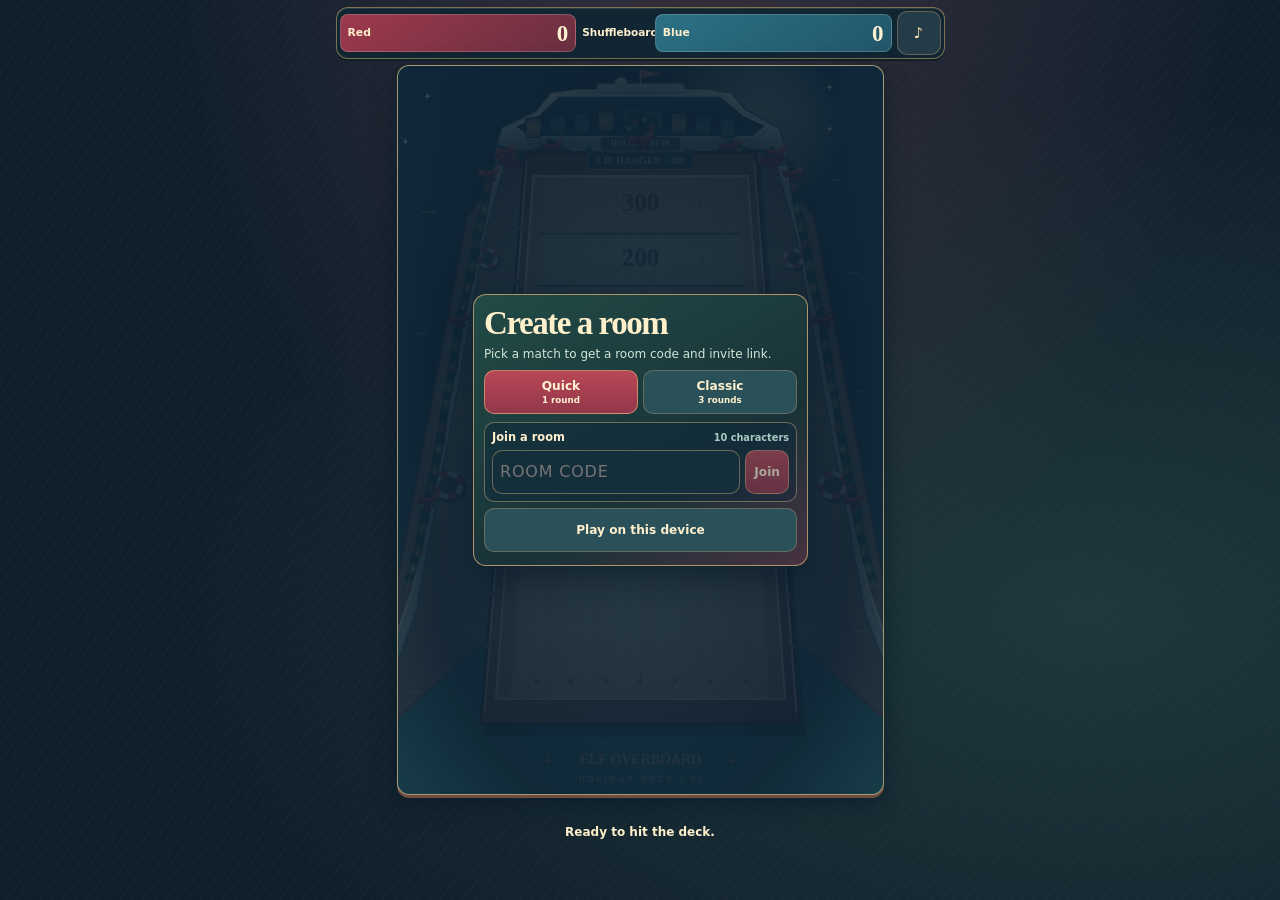
==== commit 11bc0bc0: "Simplify Elf Overboard room invites and joining" ====
--- a/elf-shuffleboard/index.html
+++ b/elf-shuffleboard/index.html
@@ -66,6 +66,29 @@
 }
 @media(prefers-reduced-motion:reduce){*{transition:none!important;animation:none!important}}
 }
+
+/* Compact room creation and guest entry, within the same fixed deck grid. */
+@layer elf-overboard {
+.lobby-card h2{font-size:clamp(23px,6.1vw,33px)}
+#joinForm{display:grid;gap:4px;margin:8px 0 0;padding:7px;border:1px solid #d3b37b75;border-radius:10px;background:#0b243b66}
+#joinForm label{display:flex;justify-content:space-between;align-items:baseline;gap:4px;color:var(--cream);font-weight:800;font-size:.76rem}
+#joinForm label small{color:var(--muted);font-size:.65rem;font-weight:600;white-space:nowrap}
+.join-fields{display:flex;min-width:0;gap:5px}
+.join-fields #join{flex:0 0 auto;padding-inline:8px}
+.invite-card{text-align:center}
+#inviteCode{margin:5px 0;display:block;font:800 clamp(15px,5.6vw,30px)/1.15 ui-monospace,Menlo,Consolas,monospace;letter-spacing:.07em;color:var(--gold);white-space:nowrap;user-select:all}
+#waitShare,#manualCopy{background:linear-gradient(#b94856,#91374a);border-color:#eab98097}
+#inviteDialog{width:min(340px,calc(100vw - 24px));max-height:calc(100dvh - 20px);padding:14px 12px;border:1px solid #e8ba7cb1;border-radius:13px;background:#193238;color:var(--cream)}
+#inviteDialog::backdrop{background:#0a1729c9}
+#inviteDialog h2{font-size:25px}
+#inviteDialog p{margin:6px 0 9px;font-size:.8rem}
+#inviteURL{width:100%;background:#142e3a;border:1px solid #d7b57c70;color:#fff0cd;padding:6px;font-size:16px;margin-bottom:7px}
+@container(max-height:285px){
+ #joinForm{padding:5px;margin-top:5px}
+ .lobby-card h2{font-size:19px}
+ .lobby-card:has(#joinCode:focus) :is(h2,p:not(#lobbyError),.mode-row,#practice){display:none}
+}
+}
 .top-tools{display:flex;align-items:center}
 </style></head>
 <body><main id="game" aria-label="Elf Overboard">
@@ -76,15 +99,25 @@
 </section>
 <div class="deck-slot"><section id="boardWrap"><canvas id="board" width="520" height="780" tabindex="0" aria-label="Shuffleboard deck. Pull an elf back toward you and release to slide. Arrow keys aim; hold and release Space to shoot."></canvas>
 <section class="lobby" id="lobby">
-<div class="lobby-card"><p class="eyebrow">A TROPICAL SHUFFLEBOARD DUEL</p><h2>Slide some elves.</h2><p>Take turns sliding four pucks. Pull an elf back toward you and let go. Hang over the far edge for 400 points.</p>
+<div class="lobby-card"><h2>Create a room</h2><p>Pick a match to get a room code and invite link.</p>
 <div class="mode-row"><button id="createQuick" type="button">Quick <small>1 round</small></button><button id="createClassic" type="button">Classic <small>3 rounds</small></button></div>
-<form id="joinForm"><label class="sr-only" for="joinCode">Room code</label><input id="joinCode" placeholder="Room code" spellcheck="false" autocapitalize="characters" maxlength="10" autocomplete="off"><button id="join">Join</button></form>
+<form id="joinForm"><label for="joinCode">Join a room <small>10 characters</small></label>
+<div class="join-fields"><input id="joinCode" placeholder="Room code" spellcheck="false" autocorrect="off" autocapitalize="characters" inputmode="text" enterkeyhint="go" maxlength="10" autocomplete="off" aria-describedby="lobbyError"><button id="join" type="submit" disabled>Join</button></div></form>
 <button id="practice" type="button">Play on this device</button><p id="lobbyError" role="alert" hidden></p>
+</div></section>
+<section class="lobby" id="invitePanel" aria-labelledby="inviteHeading" hidden>
+<div class="lobby-card invite-card"><h2 id="inviteHeading">Room code</h2><strong id="inviteCode"></strong>
+<p>Share the link, or have your friend enter this code.</p>
+<div class="mode-row"><button id="waitShare" type="button">Share invite</button><button id="waitCopy" type="button">Copy link</button></div>
 </div></section>
 </section></div>
 <footer class="turn-panel"><div class="shot-info"><div id="shots" aria-label="Shots remaining"></div><span id="roomCode"></span></div>
 <p id="status" role="status">Ready to hit the deck.</p>
-<div class="controls"><button id="shoot" type="button" hidden>Hold to slide</button><button id="share" type="button" hidden>Copy invite</button><button id="rematch" type="button" hidden>Rematch</button><button id="leave" type="button" hidden>Menu</button></div>
+<div class="controls"><button id="shoot" type="button" hidden>Hold to slide</button><button id="share" type="button" hidden>Share invite</button><button id="rematch" type="button" hidden>Rematch</button><button id="leave" type="button" hidden>Menu</button></div>
 </footer>
-</main><script>(()=>{var ae={"new-coffee":{bytes:"SUQzBAAAAAAAIlRTU0UAAAAOAAADTGF2ZjYxLjcuMTAzAAAAAAAAAAAAAAD/84TAAAAAAAAAAAAASW5mbwAAAA8AAAAqAAAYYAANDRMTGRkZHx8lJSsrKzExNzc3PT1CQkhISE5OVFRaWlpgYGZmZmxscnJ4eHh+foODiYmJj4+VlZWbm6Ghp6enra2zs7O5ub+/xMTEysrQ0NbW1tzc4uLi6Oju7vT09Pr6//8AAAAATGF2YzYxLjE5AAAAAAAAAAAAAAAAJAPyAAAAAAAAGGCmvZTJAAAAAAAAAAAAAAAAAAAAAAAAAAAAAAD/82TEABzhyjgBT3gApl/HbDkLg0ErAWAMA/HqfQ9nhJwnZOzrc1IWweguDgwMkSkBgVjJKoHpzk7VaIIIZDaLYLgTg6FZE1d+rGSJq79/uivfx///h/HviA8eRMvHlPSA8pDVjJq990ePH973fsbPOnCdlzUc9HgIBlQYLn/V4YV4dDIzKZpn+73VgAAG+Qf/82TEDyEiSt7Xj3gCA1VQxINXm+wtR6LafVavJ5BLmnDkWGImawfh2g2VHPrA/pYy2DpbU+eLA4R/1wl5q3O5WxfTW6R6U8sb1fLLdTTI8xT3hx4kJxdp6zc9jv6MLdJr9+/wz211TVvYWTVL2vSLuSNrXdR2Sn/vr/9V39////WIhZAFMB8b+MWsnjORajb/82TEDSBSDr1Hz3gCe8FhTrYsJlc0ThfDpiizATJWknDUF1fHIiDhQhxTb0oUxKhJwtCePAvjgq8IpURpqRK6jXvBnvjVpYdr5eQJsvqNdveWEzsTDBxSlvJik/jUxF/haeL7aybxN3D7rF+/je//ACqGUJBUr/54wAKjjErml3rVlYSe/Gfd386DGdhrWVD/82TEDh/yrsnmwkb/0hvDC6+GWq1NGn+o3laQ/ESk0hMugAMK0TQlQEpgsGgs6VkrIVNDBhsVbUa1bYloJ6xJL/7sWrHiAZM7iqhO9S/vQZBaNyjin360TXPPXsBqoizzfBNEt/5j+T5//28nb26TB3MdkFqvYoe7fPW9/udtdYDibwLNrkazilXXd5bTfF3/82TEER9KwroGw8rfVqfi1a5TWueEO4R8ARBpKGb7zq1q0fMaccqb+4MWtmKMuxisB9rMX2vrNpm9EM8r+f/e8ZyizqOkgyUpqLpidvXKttsC0yHFYqhhZGFgQOoPK3FpWX1//1K1bFemn0X7TVeQaOCMEWPFYJ1tKoBAAZ+DrTmo47JhyYxNDGDS41v8Odz/82TEFh9hupCmFp46oDhRACC7E6AUCBRILas/9/rV1U2NjdPb6xmBDgRz9UicI2TWJe0NWd7BXIn4oQTQH5TqNFrscilW3kEvouhfCYnQrycMaXwXFQwHJqMmxVJ9krhcwmR7EYjSTrcFzQhPiN0J/2CY8WpRAAIDwBe1BcZRk4bcJxQhhtGNRZRDVWVU+E7/82TEGxup0p4mThhQu+6BZCIO69jUB6uMInFh2s5yNc7f+7mlB4VFp+wJZPV2bSEhO/rSlemQzpYCtFkN6uUcsUZ5xR7Jg9D1r9iyX8cth+xW7BRcZs5OvmQQNKIXp+h1sA/AXAc1vKITOr+4wl0HHQ26sjnoNhYjFNlcBhnpIcYJpCF9YcbuECCEEt+2Bx3/82TELydSVqluywtv5G2quyud6nUchWx6ZNPRN2IzLmt0qv3JSEKBgwtBx9EYMCMoOT4Hj0rvCXg9iWXCouBQkGciX5gI47t35hxL10nMQ35esbs5toYIbLG//qPwuqfOv/8ljhMooouySp8B0f55yAgAAI4/3tO6gZbVcIACQ3gV1ul4FVOOMnSFbvt4qFL/82TEFByJisImfgzml0Rr1OqhqNUqzbCtNmR4jlQ3J2b2rrvSR/qakYgaUbZo1UnlQBQAgtSuik7mxVMSNk6jcU7kpIukyRIxBt1ziEMsCB1ousVEUkQgfd9ZVo9rNnw68NwViKInlXLOzyrgA8Ae9c3XZphqUNtqq+fApSXb1mZDTzZAvgRoMqQQosHINVP/82TEJBw52qFGewz4AcqUaWNo5XEmn5ejaEwOzJ6TisLToyJStq9eJJJHVaewLp20NVtracnTR8qhHEAoBXI4YoGxxCnKm9zRC/MP275kyCiEkOWZKq8RAJ0gNQswVM/glcXU5kkZTewkFgKWAnjuHU2PiXDnQgOoArEY8j7EsH51K7bLM40qPoz1hvF4ik7/82TENhvJ5nQFT2ADOk5wbQ1W0ao5XP9da0rcsz2pQan1735olGxztUzy3oXep8JjE9e6EtW1qz2Wx12PVWoS3RWv8USGKnnVqmmfPoiCqVhIZuHACCU42RGWmkIQQ4wueZIYQwCJjSCBxRmaFnDGLJgGvlAqCMAiM+GgQcAka7DNUhoRDTMX1bCpo1lQ9x3/82TESS96XkQBmcgBhajqRT0y5kNauRMv7FlSvNASA4vnE2fTat7aRlOBakvgR9qV2WxKjlsMuxKWfZS5Qx54dcZUje0agjAYXlGpG3WBX/b2xyghlpVd9YZq7bZdFIn6nOJNskZO38qiuHK1z+c//hE/PY485///rpg9m9V/5fhhkjozHQ6XRzURYFAAAAr/82TEDh/qIrpfjGAAOfPivjAxMxHLBYVnAUBwUB4DwtoSEycBRW4oqrZPH7vywrPG4yYdxv9bUNXEsODAKAbiGHCmBBl7axCA59pbjXj2bVPYLW11ct/87GHlegwPxIDNmMkKbaILBjBO/K+8/9JDxYWjxYbrOpMyhuvWLPx6gQQBQMfw/dV9RoCawxpqy8j/82TEESFp3qVn2XgCBBkTLKYzKo00oArG9WlmXogSUsMcTYTBYvjUInqDfx2O8E/TmNNnxd8hw9JOzTUCsgHMfZ4RdUzL2l48iUq9eM+L3rmRkfsavkcn5bCDrBOGQzmwuJjvHijesy2lHOePCZJ5bbklk1AfgBTd///1IFZMe+5FcCQHg3Ad32YpKfj3UV7/82TEDh7iUrIOy8T+ll/CJpIkSOt7s1YkIRh8+Drs1XvQ4zxtXUG70rJ7bttlMMfz5mj4ZlKJ2Kl+6z9MxlRIuMVrAg1rv7y141b2jSKxRzafGlU/km1Zvt7p+qou4lr0i199etpxbVb//85HPuO2vqZCQBBpjweAWaWhxCTKB3+6zrXVVZfX79PKAuYCm4X/82TEFR3x5qmGy9MW2MNy+JP4G7v/Yx7vYWDde08hUuigr1zbUTVD1EkVGqWztUAtFZvFqXP1zr9ay1IXDv/rDDbO7QrQBxnIpTfw5sRvCjktBo90Abde5lAkE4aa/eiu8avoX7LCKPyVSg+qo+qh9wBkXAW1m+nq4BMFcZ6Jd+UR8GAl9a8GjWwaKB//L8n/82TEIByZuq2GfhjSPd6K+e+1ILEJX4n+67TxV9217rCpi77C2rZTRI4IZcRX/aLBPWf9a5QuqY2bXTk0OXjKOs+yIr37Wb6ezXJ/oXHqQc/9AKofbqbltYLawDrK8qpAwAb/VTC0k4llGrF+3msCALg9Mot3q7ghUgHKEP2BTKRjJ6ZNLwHEtpzHVD9H6pj/82TEMBvp3oymw9K2a02uoWKF2EOTK28ZuqkAY0KRVKUXCI0hyUvDbISUEQGEyFzQpZahirJY1C6ycGi0t9SZWan69u1MtLm2/C7wrSADQBz6aHsooFaBIqVvmWGwh/DOLi1brIqkiXU/Ysg+jFZo1Im3xe0XQIoMsssnSpV2NNEJwlW/miVdBRjdldZCtVv/82TEQxrB8nVGy9JVamhVLIG4ybTEqItM6hiuxcUo408iNSwgLUjuVwm+vv7FwTnf17OxuzQB8eWO8LuX4QgWNnjWOUb5sCkHXHVDao4FAlnxMEhpKfv1XKDMAikvGt2lDb/L4Fm0bXrF5PbSGkZ46+SFnU7Dg8wnriYs+BYJBMY+5XVx45JxyQmOMLEdEIX/82TEWxtp6nwGewzcngRqaAuTJub2SrY/U5MoXF8ZciTtNrgD+Y/2mbCCIjLFNskSbh13mcnRiBbY8IoTofSmn7rcltpyQxhGr9WccZ+LkErpemQ4usYMIBwJK6HCvKmBt0YJZpK/1KafsU2+QPVN5x5TSYr61UXOd8OLbLbdmjFetUN5AIKsrxD72aE83Ir/82TEcBy55pIGzsyYHcURg5AhBoA3fr/q7HBQQJQktRYO7b+JUBQAYiYXruaYnKJnJCdb+73gR1TL5nNyNEXJanmu5NSlIWBZZ8It9OcgY52HWvLNpVAf6BvPfPsBq323to+/+zFvvj6yX0nBw84WiCFACPeAiA3W74uQRzxcAflhjk2UhMc5CQpqdtwE7y3/82TEgBt5spmO08y6tGhdUimZh+qN9WuzE9hi71SwH1rQ4UeaekbXOVEpgC8SsfqpL6QkwjJUi0hrLqFG2xR5oXzX1y9rrHzj5m3WK3Q7RrZ/r7b1rNFNPd6y63am94zm01aQYGx1ugyytvvsRZt/VA0EFl9kECe1GnqIBDWKaNkFIEbRDwHTr0noQoAy9pz/82TElRyp7oQHWHgBYekmYnJoJS/atj8LVLuKLUxek4wgMTGwUTmyuK8WCOarxUzourClUUwzhWsSIjXXUy88OmeIgz6jfG7GhIXWc3VuMviItbGdPRyykejImvl5QLzFi9FJU7Utl8WsQXFI3owwiMsIECRoBgZMOCwIFQGzP36Cefyao6sZjcHt2h134dr/82TEpTVaalQBmdgAOoBQcDC5kxAYoAJjrUAAAoQkPjKrWesMuf//NQ5YlU5ln/f/11vcrhyV3q8tRie9KnGyIBhIAlAAAIQlUy5DCGW6JukRMCgyAADb5jgABAG1LyswBBnx2UoFABgiHh7rrCIITzSYKYSw4GXJWDWK1ljL/RYemlyf7mIOOqJIr0Eb7Er/82TEUjGiVo4nmsgBG0sVNwoCOqiaSXimaigo2UKJ0rdSLVEzx93KisrblL1lOTGyoKAQ3IkcTcdY197VsN5Jn+bShlEBqrsqZc9SVlqVQY/zPWgKbQM+/ZPjDcttTmWVqIU1WGZqit4/WrSlyZBO/n//87hX/X////yyVv1T4D5akACsANa1l9WUuiIgUyb/82TEDiB6OqlP2YADB73/KXBVKaF5zlselerOU1JxwEEeFjAXMEVK5gkZC5hqC7C0MMTsLJDGobaHtEAIaU0UTEukyTpdSQukZF46fQN541YgREjJF2RRRQMjAzQRTOmrKup3VZloLSMJ83Wt+7zyCLt1q//skXhlwUVKPhWi/68gBYAc10UfhJC5gaGyyBP/82TEDx/KRp1GVlBfO/UusRT1NLMxHg4RzF3vdG2cs9T5VTN4UI3LnmGCy+RxCPspJBgiYaMfSV2M6euKipFz9QzM9PSQOHEknb8oyDKSTZFjRU1BHm/+4o6DSibOspSqfkOBQHRQNCwQYwJ/Sql+pXrzWgaUv81kDP1beKpwwUAd/kYxpMIzZeoGhG+SFD3/82TEEiBaPplGykVSdcJt0selawqtBixGzOeXQQpBExZp45D4IDNQdaQ1GZgDvU1iNPq3uDVE55XBtH/VKyIkOk50njO4xciIVXis2ilnIplIikOKuGkRM9mf/hhhUsJSwqZegRJMGBOuS0lFMq4FQhuTer/zMgVKmNi9FSAIBgBrvcOYSm5LH1bKAG6eJgz/82TEEyABxpHm0l8xG0S7asUkqZ0XCLnCMUfgYMAWnNndirfoC5xiwwcHM9bGrYcLSzigyZVDRMREQmH6QQ/ypTXQDKCCCMpIpoYAK0bDJjJWiohU1UTM7k687UIgfir52nELBqJmymZSwsMr2oHBSCixH6kc//8+pmAIGACPOQA5MyCoyICZ3KoLL0l7O1T/82TEFhxJ/o1ONpZa0NWXee5pghAGyyjS4OZQ7GpXbfd/VishXMXmQCo+gjIu7pI2dIbExV9cc1GSmG0T/260Q8ljpu3t0TXjmY+nOkkmKg3DuH80TYu50svtz9lxdRaNnmOfiFwp9SpDu5nCV2uUzuqNhQGMmDgsjXikHYxBNaXNihpyGfDRAO4LABDy8Y//82TEJxxJ1nSg1hKRJaEia9EZZE+66XOagyaNYytKOLuSTQXJAzKOx2d12nIWHytlA5hCWLNsJ61BQiiPtrIG/W3OC8TpLmimij1YMMf43ZPRgCdkJM1VFAG5qxk4MwuHUKwn5nGUdqEuSsQxpay9pAWKgFMhkcKZh9taaZAQoTCQCDkupEn1ldoA4nRk8JL/82TEOBuKAngGY9JMhhCjku1/rDSjEUQPrVMgQObhap6SpRV04agRKtuTnNYxbzJpEDJOhWVfUGYKtw/pSKSBWTlGqnoc3nb52pJSQQclCZg4yt7JfvtSkMUiMcJJh0mvn0lNAehNZpq2pNPDkXLlStM0gH4cCfjf2kqxuzkZX9pXkUn4hZe0447gtA3zzOT/82TETBxp2pjA08zcSpO2lwnNNmOQ0CcJSOxvkenHBjjwmTXAGCyZMmTX92/+QLXB/IWMAfgc/+6ziENmRoHMrVw59A1hrgBBBQSup7lYwJh8C3Iyopyoa2r2R6kU4iHXtfekOMnU6oU66qxMJMTgJcP5eVY7C4koJYW5sL+ijvItGn8UTOspQ31ef6SbY7T/82TEXRxZ0q1GyV7QVhPLU3TWrf+0YiAtb/6WNqF55H0K4kGqAvArjOc4hizoA4X03lE/DnRulbOZ5VYgQOVLo0zz6o/1VH/X+rJmjTA4B8CgZBqKCIEAgh8HoTBcJwcJATAYDpoJi5anpZNve1d/tf///////3d6R/E1/F1fxy0odRNi5pxJEOho0xjXaHP/82TEbhzrFsWOeJC6TRgu6Oxd0AOqAC7RX+ngkzPpW2gwG05xCB1QdekSLaWrYnFe+ri2bRYqRSRDcySsrNPCfbewyXVMwoWJqTraojHSr29iXBnpgn5JU6J42Bq1YPWNWAcbkh+lWw53TNo59wkCiFA5ctzeWnf/SMPLFS3I2WX6VZEQS43oBvAxu3K7cFL/82TEfRvRtrWWeN8OgOjDvL0Ta+nOzWdvV7cou2fwllmXSmjqUkQiOAE24jolS2hsxAxDBro6/l/32dmZqR2mZoiauIhmIQe0jrgLGAOiwqtsIE5E7uYx3/6N//F1////9tlG7v+eKOAQ9jB1QNEVgIKqiACVfADAD91OzCVaZs2+6AgLNMJlJOi4adbeNeD/82TEkByaRr5WwNcSWycBUFPoUbNpKJbGoHNE0/l+XWw5WyhjTk+L7I69aUxjW473CIJi9YE+qjhUqTE2Q4eCCEfLwK4cq4Qo3z8VLM4OMNnTishP721DapxCLWDHfcFU1QfgMAP/4LEYnu0ws1pPvAFJx48nTKpWyOCpiNYUoY5WjARCqHwrDKjjVqagMXj/82TEoBxJ1pm2wZ64ZCVbhmW0NTrBiOdIlZHjIu1GiziYlMws0QuA3BXBHzlBgnUlSiGExqlVsyFO5aq9vVcymtbMzgyzTAFqBr5b1iYQSTwB92VrLJk0sGhepR2llMDC0YEydtOG9qWS7LVimuVLPdZ8GsePC+NSb3nFfi9c++sYhb1vG84zWal3tlw/T7z/82TEsRvB2oxOwN7UeLg+TlDBHMDmJshU6HFGSkfRJlZCP+IIUTqh/D+hvpZD+snXF1GrBv7Vlt4ABlbHL7x4npUSAEKDJicplymg/z2uc0CdksR/zjFs1JPd2Pf6VUaGQ2OENf/peGFAIlKGzVqr///lqUuXBYcsjHn4zX//+4qqyw7lIcjQytZb3yVf////82TExR2h3oTnWHgA5qpZikRmW5pTwNQHFxGYU1p5kLSYEf6Vf///+hAnMjyXtUseVQZNKCrdzLest61//////L4CmoZ721pIQfCvN9v///0aNOkSII6MbKabcod//////nACMI84kAkHDzWPKN+TY5+KTEFNRTMuMTAwqqqqqqqqqqqqqqqqqqqqqqqqqqr/82TE0SzqAkAlm9ABqqqqqqqqqkxBTUUzLjEwMKqqqqqqqqqqqqqqqqqqqqqqqqqqqqqqqqqqqqqqqqqqqqqqqqqqqqqqqqqqqqqqqqqqqqqqqqqqqqqqqqqqqqqqqqqqqqqqqqqqqqqqqqqqqqqqqqqqqqqqqqqqqqqqqqqqqqqqqqqqqqqqqqqqqqqqqqr/82TEfAAAA0gBwAAAqqqqqqqqqqqqqqqqqqqqqqqqqqqqqqqqqqqqqqqqqqqqqqqqqqqqqqqqqqqqqqqqqqqqqqqqqqqqqqqqqqqqqqqqqqqqqqqqqqqqqqqqqqqqqqqqqqqqqqqqqqqqqqqqqqqqqqqqqqqqqqqqqqqqqqqqqqqqqqqqqqqqqqqqqqqqqqo=",events:["idle"]},"new-sunscreen":{bytes:"SUQzBAAAAAAAIlRTU0UAAAAOAAADTGF2ZjYxLjcuMTAzAAAAAAAAAAAAAAD/84TAAAAAAAAAAAAASW5mbwAAAA8AAAAzAAAdcAALEBAVFRoaHh4jIygoLS0yMjc3PDxBQUZGS0tPT1RUWVleXmNjaGhtbXJyd3d7e4CAhYqKj4+UlJmZnp6jo6enrKyxsba2u7vAwMXFysrPz9PT2Njd3eLi5+fs7PHx9vb7+/8AAAAATGF2YzYxLjE5AAAAAAAAAAAAAAAAJALRAAAAAAAAHXC0r5FiAAAAAAAAAAAAAAAAAAAAAAAAAAAAAAD/82TEABvh4jgBSXgA9QhDroycUAgAAECRcLgmGyRiKMVituoMZzkHIWtm4JoPxMhHAwDIgp800PV7O8iZhq9Xq+PhXv8PHmr3w/j7xSlKUvDfv9wHjyryJDY1e/j3vSA8eahsavfxKv1ez7gPIl73viA8iZePKCcHz//BBYh3RXVrG0Y1Y43JP6AABXgqiaP/82TEEyHSSvL/mGAD0ywL8AJjtod2ciDTXZ5g8cKwvyDc/jKgkQphEcudk9QwXScV5jKg/ldX5ILAmFxeuJsKg6aWH6/1/0IjaTrF9uk1gO6T/TKz17uQL5yEzcnjRyh+/dzfph02+6d5s0Wyyeqqu2cpMz8z0zJm9FSZmZmZWVrVkQMV4ErYxuVLszM+wrj/82TEDh9R+rnnz3gCXYrCwTKptg/2YjqWwwFRn61qLFXSqCMoQvCWpHhMTMrniiN4XUbh6nFA1823Ac2RjjO9+ldfUKI3rUNdxIrlGXnNYOeOoko8V0TdGGBmjU9mktG//1r///L23xLFzTcQ2v0rMHjV/8RMW6hTEKXFlXWBIgd4GGG7Fqel2NzuMBCqiIH/82TEEyEyRrYmww02YlcpkWsr+GMRexK2HmeV4t3CzvB/ppuLQZRSuTP7m1CQdxQDC15n5yNo51beZ3LZHq2xm+Bw+cnGzlwvABhICQYF4r0MiwjdVCKbQrm86P5ieratgcBl/EfrXT/9LIv/tkTqpU7/gxPioqoSCZ10E1CdvCIJgMz1QEjQGq5GSAEXMSz/82TEESAR2qVmNl5+t4Zf3PK83YEiHMqPGN/Wu38P+5boWBsCiks5///PmJHBBIEr15Z/mNe935OFUcaHR5t6z8duXTWUonpWvbSPXxCHEmYvCxl+jkrIa46vHrPCJ7GbXdF/M+f84l3ICR3/kQhZ/xcCNA0fEAWeSZIGVTAABgB/e2qS3KINfpHYySA3E4P/82TEEyE51pXm09kUOpuQzl/jrfKlWu4xfkyq44qgWEvdZp+05znWeZuGeN8DKOHEVxrq7mfRvGs3hIR3IQeWtwv9ImOpjvLC4RsSNfbrqhbOkT4nRLzXgq1CTqTxQhKU4MEXFUmS0NR1IatUFV0Mw/56OBpXH9jqokPZ3+ogQMAH9w+Ou+6T7mVTnq1Hl3n/82TEERu5zoym08yXshoyOHj1tFGCOvlsTsUlJeTYHcKUcDjKuzET5+Cjey0KJufJNhzvcRrHBS8OS6VunKXxbmqw6WM1PdtCiR/jvK07NKJWfhJJcmgENpdNpzQlUoyDGs83A//qp9oLGYYQVAGO61ellsjEBQ+AUSoGNATMMykvGNGiBqYEkuxh73xJyHH/82TEJRxR+pTO0wzuIg66kRBqeNgzPgMHZkRS0hKIjy1F9I2S4g3rDRaoq5qezDt4ZVlEmxaEZ1fM11EFGUrJl3dUTtQQr96vF/uzNAwPedlrPklF8CAJutWCBoAz7d/6CVmDHqIJHT7kxlwUxQZecGHJTKJZ4iLBER1KPlymggQl0aotAksy0QgxI24hmH7/82TENh0SOpiu088qQXCjs4MavbZgjzcmGPikU3hMHGBr/lhvfJKJamM6kYDAcCe7RoaOvnKKypxxLRj+lZu2/3e/9yRoKE1UADqVgspl4Ad7v/1dTRdeDYz2pB6wgg+1+Tv4TFKSIEKXvf+XxyhNOH9uiQF0bgYCatA3BTq6Ewex9XO0piEE4QiGxthzhWH/82TERBuJqrFuw8y6dDQiX/Offn8quI/+G0AAAqGOlOIz866IIYWFRBvMeb8sJyAhCTTj9wvHKmzQMAFNwHqXOqLIj5YYhGlmQ+QFoWB236zAZg7hvqvN/l6rWqJ/iV6cpNSXue8UdH6dKOUF/mzEIYAQXKEQokVJFCxc/kZzaVyp009mGctTjFpQ5gw+1V3/82TEWBzp/r4Wg9C2avSv54IRhn+5AifeJ0GwiFWsSxyVRXD6XPQ3RZCyEagAT3A1bzqxiV6iaOpEmMU+8LnBxG6jC9XxiSEEmHkCZPUuSRUQcMRWza2269pEtr4hWtFE9Nx75L1kJ8WJ7/N8bhJrh9a0T4j/JhOonUjk1L6IQu1XP/t91s8y5xnQ/9859Fn/82TEZxwx/r5Ww8yeng0Iuj+MdbO+eaNAKOAH678btYSkcwAcPSoteq281gggSYb38195YnAOa/zoiz15yURuNDSi69+CJGQonI79y2D0DCmS9lCQNtFhQghNieLvQFBwnAIEwoeBPYozAYQ4Bi91ruQjHK48p0ZXm//7shg54PiDKOWQQ2oLYDfNfhljeT3/82TEeRsiRq2Gwkreh/sC5fjXnLU4lpIssmZ/MhqbHwl9b/17Hvb71reI0VKb+97xmEsM2//7NrDAtvT2+GJnEKjQ8siqQgMslZdnVbPDmkJkmUJGeqIrgCkVB0FrinFLdUUq9mjD0EYKJb58fxVqXX93TFAr2W09GlUlVvf/voh1DwAk90gAMJL/QDeB1G7/82TEjyG6RrGOw9DfcmYe2Cqg7m54zIGK3Ee9a5mK3FGHOTrUIAZEiMs0wwODQajqleEBWdj/+YjX95Q1TZ6AGGgQJKizhYY59xMK1OmicpoqvGZIuT9VKt3a2/85/+PGbjzJX+FQEHXf8NFjwKgq4tFw0wguGGB4A//+9Xl6BYp4lhO5Wb9BKwAAa5UGv3r/82TEixwx2rWWgh8SwsyuXupFj8UfQIQTCv/rr0admf1TKLumplyY+6mvqiFv0fkzIqy+EkXZ/qB2hRfFG9Uz4bqNYi/OK6YiDEu3fULb1OwHLG9axCtfWLS68esX/5vIxHumag4B+GfIzFWXIcTWn0u6s2jm4rbY+ANgxUxEAWrXVjjtssTXMOHhoUe2K37/82TEnRxR/pROyl7wPSJn5fx5IthnV3KW7T0PzuOMquTzgobwNnErrxxF0gSLTjpYyiiqs2EdHApoAATcxocZIGADYUQGBBp9mwBAQghvAMtWKjikUgwW9T9KAzcVdv0u+GjPUjXCC/DoKCRluDSXLuttCZRcxqSunuSi2qR3IkoKFyf5IhQhQ9baNBklG///82TErjQi9oAG3pL/907gJ0e/5Vo2LudXC28nO/Jy4rEl7tyiIw2e8PdQXbqcWzpSAKsc/mGFyZaMAUoWB2DSnO9AbTDA0IDt6JK6qtqd3HBGBGdBCIFnK9Wwoy9b91df+emiL35hnfzxjxgHI4S2ksQ3m0pfBvirHntV4ZTKMlQ4UhYyE3oZkMTok9i3bjz/82TEYDFjGo1G3k8eStXLW3SCohhgs3mn1jjgMoBzQ72jUkG4Epo1jsxSJLUMsfmX4wxRShYFZ9eCpfLEAbvOy4EV/uHyP+bxxx/nMf81rTjj/qdb/3RiIDS4OBsiqVUVAtDR72HBsD4UUqOnlHfiIX6q8kC6QBbhb7luvMfgoesNCbX8r3J8qMXXU5//8kD/82TEHSRx4rGWwx9mdUrZCrHf5HQocOEwB7KSx+m5F7mSM7i9Jemo4FRCK4YdGirI9iaKoAwiI8n/ofFleib/pZcb/Gs5tIolm8N3POnQbIuxtN8z/0kUSNUcem/iCwQIr6WaK1qg99R8ycQr+GjWIgcD+EmilJ3QEnPURMorBNWuUAIEJgHy6OMiNQQENvT/82TEDh752qoGjl6uGsmgLWEYGVTP67lbbIATgOplh3/7VT1Fi3ky/dM2P4IhBxHHVYW0SGPC3vNqwZF5/vWK9sjEZRESn3T5Tzjv4g3daF1IUoGFXIuiSOY0SNLN9WgR4Mdob4z3WWF7I89S/993/jCNrboWWA6hpFmgARoAx/DWFipBoXFCDpunt5QxJkn/82TEFRup1qVmy8ze8R0BoEOyLDwKrxcgTsT0/sp4AxT6mtr3iH+BmR1Ye9+G8Vt9f+vu3OVvvcCE0E9Ml7r13AsuGbF48kzfBKEhKEs6sjtZQsDCS8VP7Qc0+s1M0SOwn+sagGtSwMaAP7lqcuVHGLOpqZRavO0CDydRGADoGsZ46K54UBMW031pLcJaxbD/82TEKRtJ5qDGwx6+X+JBqhoY+npwhneaaOHl2HLzOlydnKNVUKOqubgPzVW6VF8ty5sp5FIhDeUK4ZKQu8js94n+LYtXf+NZiZ8R43+OFg/VcAEKAN/jhTzV2yqYnCNSt53LUAsZSSNYCeffN2+TrH671/vascR5tFMVpDfsR2LthpK6c1/QkRwxs2+8w3j/82TEPhwJ1p1m08ze5/PzI3aZyVRswIKynjBOs9HuYC6qX03SfBDDNYFJrDoHgieosz95mK76oaDhKz9ySfWqwEIAN7z+X3YDVObqFCXKmaPrA2MCJ4zwNDErOuxsSG6U29U1DogkJUM1s7718czLC1VzYFaPonRowWa/f3SmynXtfN9lh+v59eU2aPkZ6yf/82TEUBzCApjGw9jSASkU6EYDpWKY0E9OlWG8KubQNwUv8NIJutjnKVn4NSO6wIpgEwwA/gvnNhHaA+RNSXJa7arUNYF8uDKodZjUZCVpFLeTrhEvD8zkszKZ0VLxDzyTNJZKkgNjiNmSV6+szqKVvZRE9tfESjym+QH/nhwXT5NILjgoZWxwm91h0YjtEZf/82TEYB0SVpVmeZjYHOOj4zey952fmZmp+uA4VzQrqnOqggDcTs1h08RjKGu0OjlaLAS9S8VZNNaOdULqMnTKKbfGYyTzjHThnHSeTHpPNlCsXj2ivbQ3juNPLGhPlKpFU1obMuoynq9w3Q1pPbbV9Eto6T/vAjocqGtGtq25rK6UaGKFnVcR/HkguMlZv97/82TEbhzKQojgYZ65vAgzWdLVEkAmvjC6aQgB8OzXh1uXiMp90uaxkqTIpJVyBGLMB7TRrWi0G2Uk9KB1kTxFcuEFKobnWizhak3DqrUbjSdFAcIrmxprvnR8geZ2od+QgOG6JAOnjQQWRHiKQMzo+YOy2kd1ezdtSXcNXqoQAAaPkhUkZYytmyP70RT7UOL/82TEfRqKGomASZi9maUwkQFAXm91JHUA28VpO2MjEX10r6Wr5OsuDm62DL0p7T2UJNl9EozOZlOblf4pT+KqqmRZlATEIGyCcyx0mYF4J4DYkCJPigVBEekKA0XSEEZpnsfBqwh5T40I/lWWX3WyxIg0AY65NyKngARXnjEbfBthGAKYgxQkEdjxZNDcg3j/82TElRwKCooCNhIxOk1seTJxlMtjQICIqAwaEjLSwNhEABC4MBTEHfU7fMEh0wyBWISPUqm7A4BjDAqBwtUCqv2z5msOl/zCIZS+f+hiEIekBMEcuZP6g6Kr1HnxsOT7Jm774YxBY/RPUm1QRDRldQyWf96BkZCK2Tn2h4NKUwWHQP53m6u2Qh0ASNsNiGX/82TEpyVZ1r5ezxaaqu/htVKA5YRANPW2MrsNjMOkCdm5HJ6ZlywKAptbWVqigZN4CpQwe+cYkL1qpsFHFQIAP52avfG3MTjhvK93+wFANHlcq1KWJPNGOTOqt75TF7e9Zw1Rp/Pq68Sfq49TzDAMCh0H1A4Ggqy16XISVBHEq4z1Czgv0DkPQgQSFntSP3L/82TElCsKupVm0sXjIu1vXTfymQzs2Xt//RHETHE6/cpO+uNKVfKAIQgPAZ26+7Vn9ITwxFeph3G6IFiyzgZdZpdwClVQjgQ4ZxfVQFSPkcDJHxfVm0wHP+tcMR1C9QuR/Hx6UcCft+paxWht85tVrv9M9NatVmY1xkJQTnjs1xKEpQAci5r4OkxTb03iWrX/82TEah1Z4q2uw9i2lGC3uKy3/waCrq3KyAEA4A3ljh2pTrAGCFnsTDQCn/OlmiEmLZB5a3lrG1lGk9QURFhY41Lc/xZjwGA0tjFG7EK8o2ZgbqwmotwAuCVOSew2hLCptEsZvM3cZulKknH3KP68kQLsxIycQriINIZPFI9cCZFNFNjUtgfAKUVjeXtolWn/82TEdx9SBpEG09Lt/u9O/8XDaghgBz/3vCyi8DRs/H9DjiArNDLHDhI6HJMgEHhevs9VAPUGkaSrn1jcQ/poT+NnVE8TohJ6G+U0c0bumRlRL2A91i1Xrxag1zh69hP3DbXfUaE2+6lPlSKlWzwirJIL8wXCLTmJgOwVIgAZUZ8KSJpkU900qilGgKxjUnL/82TEfB9aAnym28zcglWAgAubrxumjcQC4BMHCc6QxRkFvLhfmGkEQGdCwTzKF/u/YfqG1NV7QN3CparY0m5dnd5elnKaRLxfiQoHNRFyLmfpK9ZL7Lv25mYMWY81Ot8eIcQklRpU4epRSiJpCMvXxnzd1LJbHgB8bmS+r5FkMcEPyz0AIF68LDUqMCvRTEz/82TEgR7Z/ngO5hh409DKFgBqsCuHyEha4EtXcyhE6Si4Lw9uYFcXA8TwsGmtnUbglGhfgTXOHW+M231SEcoKwvLxHF4DL0MyKCIRJ2Btu+yxIpWZxdWgmPDdIrBXuN0aZTtge2D5Ky5Yjo2lHULHeS1L/ozByIqgHlSc6saMjmQ4hyRhBgGlmJxdwWAXXTD/82TEiC2CVnAEyzC02cpxgwDFC/5hek2DQoxNchpCQg5Pw+5c0ziWxN36budyy6Dxt+oJJqShf+1X7mASCAD0inQoFyrILiEiYIQwwQk7JBQGXlWiOUFUYOMI21DH632jiNqKDQEAgvhbDISJPjaF1CvTghAJgmi0iBbFUZBlqddtjtUEHRCcHAW+Mc5zKhj/82TEVShCSo1mel54E44N7CmzFLAR58kDLsEJE+VwS8ciyU5DRYVo5zYZII4C0DVhQhdQNBrOcmzMhKob0UH2XxpSSaON85YXKcVrc5zT51mJZWskGk4VkjBWAEAHfRo9m+mF0LahMGLCjVg0/fRocWloS12Zt91rK5p6DWl31/WTmKxdBESSUbiCephCRrX/82TENx1h+o2HT2ABMY0+tZTA2LR6SUS67sJZ3YrNfzTyHHEVRFauhA2NiUTl4kllbEfCUEoAIEUAnfWsnQlLoYukyjfFdX5vxcpabdkbQZKg0S0QAD2lcM+bqhsw2Hy4aYzoAt7Zpa/xeZ9+Ao7WH4YM0lwZmIMIWKmey+Gk5kEDCoEcBYYzErvoIGJGLqT/82TERC5CWkgBmMAB9BKiJwQiHRuC5c0eogzpTJX04w+6qjNuzZdWLRJZVC05+GIsRqxJ12UxF/k3q8XuPqsRShiDYVdPbkGBKhSYKAh1mbK9lMEK+cuCbccdVZk7G2YtWWs3eyzRoa1GaV4dr8sf/+873Ne1Lpu9/P/6Rwolc1fYkkA0nAxoK7dtpOUjB4L/82TEDh+xwpjLmHgAn5S5SQemB2/bICIIkFsQxWQFC/XJ+IYdZczjUCLRq5L8qlQ4RGTAasy2cIUAlKUnJbRXHTyHtGMbOdCsZHFuVzHtWRGO8PUNRq/erXzFvFfOamziHtk1jcTV38elO/e5s4MUTMKJOHRFIg+jws7wmE44Abs8l19WIan3wXVQwkxMjOj/82TEEiGp+oAH28AATU2wLRFaC8RcQz1dgp7Mo8CAAwwOT7lzkSuG1Oxo0LiTSkhACdCqIQphybxcBzGVSa7KJZK9amoxfl8m/kMOw2tqOUdqko+3ucx3aqazlEIuxezYuYZ454/l+Gu85j3PmE/v96v5/3/v/v89c1/1q5lTH9l1gIIjTwA3v/uM4Typ+XX/82TEDh9aRqV2wwdOTozLgFIlcklBqz+NFK/Zp3xTZxr1bTI2lONfpJh/IW/26KAGKL3nKSYkb+Shl4QFpbVh+OBqZtJmQTCtswOzMzH+Jo0XktH0Dt0hYRHz6phvKUzm60cqLKMlMno4m5/6CViW/gLyS+f+2cDiHQH9qoAAvAD963NtOtaxpBERWKevQGj/82TEEx/KdrVOw8q/J2UL+esmC4FiW6ys7FG9Hl3uvl9BiyYY3BPH6ndqFPR9os3i/TqNCzkV5ol/JWVo4ykFvBVjrVCPgLakcbK9jY4EMaeRTnP5GznuiEaitdPVnacjPkOZrkXxYCCDiYwUcwcKMDhQ4QUJ8YSAVSgQlAJ78f/j3d6YqtSNtvpM4WWNz47/82TEFiFSnsmWexC/rv3be+ZaWuz/1mepa0zSn7Ozaesy7WsZ6dHzxeHFAfK4liAL2wnVJWHlpLaJLF2G2in8zxPzUOXoeqsCxpd+6+05KHRHGk/X+TDjcfR10NSxtanPUxMV48cGQBc78+fPN1i4udkw3crPmqQ+v9+81a0m1vgGbgflh1hrzc0+4oN5abT/82TEExzqos42wlC++7qv7emAuGY0kYJvgoVjU9FLPmt/8ehh51LajKWKJ/38WVjSuLOXOMrGC6ANCcTrBzZY8cIBQoipp8JMLU3PbVEpFyQFEqg4NKxle3EXU/63Hz8zxG9fVffXySphKjdbWuaIvgdwNb1dLzT2rqO4OdDUxEGK1GgHIFjwyI3GNepGBDv/82TEIhv52rmOwhKeYoKrqUc7tzVXxyzNfz6zW0iyy7ePJisBsAooBYQLCwiA8jQOOhAdDwGDSimtW984e7vfHz2Sxw4uWd9YoCDNDXIFFZ4FTpUFXAY7PWsRYEZIBmAHgDLlqkSBsZx4DJSuvPin29sNYLYTNpKV42tWaokD6ZPFa7Fad46xM25V8JdxJtf/82TENRw56p5Wwh7Yr1xe0XwhphNByIAKgagFV4cqGohXHI3og0xG02RQ0iHljb10f51Qoascrv8+mLw7WbmusmPFuAhxL5YqDAYAfzpARbuuiJwup0YfTnV7jHEtEUZDVWHkNLQwGtQJwhocDQk1MV9FNR2pE1m4OMq1W4u9ndKx2ZcHochcTzUjSnydDoX/82TERxw53oguwh7UYPE4xwEuAITDCSDePpDjqbD2R7Iwn7fEzg+YvqFPasKfUWB3zbYDVv8hFAH52AqEiTDcpMuBTZqythFbFYgIgEQYbn2YuBZpILbXl1skp3ap5NYCGBDmqpAQrM77C7WQz21CnadYU6XFcKU9h6naHH9HkRR2tSlkMoeokI8XypVTm9T/82TEWRvZ1nwGyN8MJh4tvD3W4uvaXePmvzFiiVZIMpK/ReogKtNVJJVcs8WSC4UDBq0ueHSslbgjkrAwSlYFDsHSct3hPLqUx6xAejkfwHPPau37V2nR2brRhmserdr+Rdbv2FEfVSmJeXShri+h3PQFHyIVEZ5QenzsnzWY2IyS+e8aWjzwNrK61OkTduf/82TEbBuR5nAEywzfrUcquvyyciSRCbIrYJeNnQyyEkCBQdW62zmmFBfqCmvQNyrSymURbsRh2ayl0a60a2SMo+kjr500aWprn6UvXVpwkiiJDqc2ZNioSmgAMBRZ4Wio2cNVJEnOkS6Cf6FVa/5FXaiFJEqQsJs+VxQ4rRtTdW5L/AwQq4ClDUmtwyMiKqX/82TEgBvaFlwAwZMReRlzgzGcudlmTwPm7tQmXJVn9ZdyJVQ0KSrBMhg+KyeoYIk3LXnutzY1uxWTYaQrFTrDUclbKJJohUEwVIAKAKNmHwnGXfyceGCi1Emr+WtE6AoFEJo15/7taJISeoqqTEFNRTMuMTAwqqqqqqqqqqqqqqqqqqqqqqqqqqqqqqqqqqr/82TEkxvKJhwAwkzdqqqqqqqqqqqqqqqqqqqqqqqqqqqqqqqqqqqqqqqqqqqqqqqqqqqqqqqqqqqqqqqqqqqqqqqqqqqqqqqqqqqqqqqqqqqqqqqqqqqqqqqqqqqqqqqqqqqqqqqqqqqqqqqqqqqqqqqqqqqqqqqqqqqqqqqqqqqqqqqqqqqqqqqqqqqqqqo=",events:["idle"]},"new-sandwich":{bytes:"SUQzBAAAAAAAIlRTU0UAAAAOAAADTGF2ZjYxLjcuMTAzAAAAAAAAAAAAAAD/84TAAAAAAAAAAAAASW5mbwAAAA8AAABEAAAnAAAIDBAQExcXGx4eIiYmKS0tMTQ0ODw8QENHR0tOTlJWVlldXWFkZGhsbHBzc3d7e36ChoaJjY2RlJSYnJygo6Onq6uusrK2ubm9wcTEyMzM0NPT19vb3uLi5unp7fHx9Pj4/P8AAAAATGF2YzYxLjE5AAAAAAAAAAAAAAAAJAJiAAAAAAAAJwB8ewxQAAAAAAAAAAAAAAAAAAAAAAAAAAAAAAD/82TEABtRwjgBT3gAv8UpSmobJE+GA0CcIwv4OQWBlOdC24thkL4mhLFyN8NWIeS9mIIBnAziHkvc2xOKzTArFYyPNZvelKazd/fD+Pf5vfdFe/3R4rGSJDTiseavfd36seau/fv9wFezv73fv48BXq+PvEYfU67/BBXfWWF610+oQ2IfgDckicOXHTlllLf/82TEFSDR6uI3mIgChwcWTQibv/KONfJwZQkD4+hoIHA7SNy8Ro3Q44+GEBEQJhZBFpFxgz8WgvkMGyKFFUYqPHk3N1GhqUSTMy8Xpx5dfdNNNlMpk6alqpLMXQMzebvlo1N9XL6icPpPzSCDrrDPuf/+D58IHHcPCcVVeRQhBX8b/kNh5V6TkNyL9ZzmChr/82TEFCI6psIPz5ADGR/Wr1Sk5ERALAYKzyM6QEQVGQMMxWYjmjMkQUz3diGkRKytSTuX095wvG5PtqYyNjMzWmtkWIcVySLjahuDiI0hp9OoySWiYo2dS0E2Psi2tD//SWiyXUlRs2pLV6ReTBkJPJuwLF3V/TTufi7W/FWc/H/2dJYQtwHyiWdZNhMj01b/82TEDh4Ctr3uiwsWVkjA6VhBAxMkzZZKCFhHII4pCq9HxyCcqKK9allxOLJP+c3Ux0Xx3X36e3zopq5mssraRrM/eutrAdv/7rrJiSALploTGAIxRIaICi0X7lapep/8/qhiWdzaK4m+/IhNNFKJvdLiDKMD6HSIRXX/Hz4bU9xmopkbTU4x6u8N4cLTrMX/82TEGSKyxsImetFPlYle8AmhJ2mJi+vlIhUwtN8tNtbUECBCaxkPrYTR2Jn/+oQG8n3s/aSVzSon3rE40X/SRBJAcgAgIFGGHvLDYv//I4V7rIv//mP93RwsDccLzNxCkDzyI+omSRg744uGMd7jQSPt3lX8/qMRfmVTn69a8IMA3AY/utlf/ciIDM0pL1v/82TEESBxurGGwx8Wzu56sDFAVONCwHMj7lNxxgAvMx69vZncZCU9V0memrATE+sMbyGdLiCDwRmV8Vfz1ByPy4Zr7f1jEuohLUbXHiqQw4JDx6VjtQdGCENEKPY3YrnEt6+EB4TcLZ10KzssIiQdEuM/Ch4UlgaPZGevPHZ4DAQgAvQPHa+ghoAmCTyBhsT/82TEEhuZuqYGDhgUsq8ev3U9jexEoRWe/3zkrAkbrGc2r1GmH3embT1aVW4Xbr2g6eHsxuBZ4STNltxS+vgJy9T5SRBuTqHLx46X2mG4VxXjO7DkVzBUO7yhi0TCMwBIWDeIDAmHUfIVsAFkwAZxBXa4ifRMQjxJqxq2QqSh8CVKJHtPgoGmVN5aRftQdqf/82TEJiNyVqmGel5/eRnGP8Y7qt/471UvznPB2olahbP7ucdsUKkdLpJ4KxCEqwLg0YJxubE4FvUh5BKyUg/RIBLD4JoJmcheT2RKYDOVKqUMaOp0gYYnYjw8SXLO36MUTuafGonhw9X/fpJGK5E3iQHC751tpz/4F8C/OEoS04vF7sD4YI2FRKJyMEXZ8qz/82TEGx16RsIuSZ7abIKGs5/+OyB9beZNfzlJ9nc9LQ+dhCg6FvJmU3mOq4WIUR5JCcoyXUJMBvkQnyLfI5z2xK9SL7GWGM/YO1M79SRITgrbMTHNE9okmf84+d9np/FZwmv/x//j2JI403HALgPE2mctgMiKMOkFR2+SZ5TqW90WqgVge2UeWn6nw/35rQ3/82TEKBsiSsZOM8Wm+9ukZtrl0yJMpWqeocSdGpuWyoUO5zhXZ+PC2hzFUhKKPpehuMFpfdPrEJukiwJHxwtgpXsVqpXb1ZFcf/6Ew1/SaODKcjk/6APA9lk00U2WmgrCNEhQ8soHKRZJgMET7Jr+TL3X/pbtP++6y6leORKNtCJtsLqwTXVWES9TPIYrlEj/82TEPhyZ4r4uMl9KbY/bIR/njPU2hEQkocC5UwY8E9kc/UKlgrxyq102rluYJLRJriw8smm/Ey3/+fHIc/6okVWa22SSYAXwK6ZtUJLTYoKoUL0prI6QaiSfDZJP8J3Gra247L6rBRiTGrtymJHf+/SqrKScGU6UjOEb29hw4HnjNphx3BCCazmGXZmSB2L/82TEThuKRspWS8emJNPLnAjy+CwOd2SHLF21rWtv/cr3/+xwgEf//R/uQ42qlbtctcAB8DJrKQrwLTY+LANxqJZkVzI10zu/0+vTrH+Zcpnu2bQ6T2u9MtW3utauzOZPW2uR1nLuWpWCZtyWGmpx6RDtGpMl4NQXAYAMDI4GgVlUwXU6XcXrasYzXSMJHOT/82TEYhu6RsZWYEfivf+zrQTM///rDU8dLZrvp43ABoAqctvPWa67RACQuEjaGuNuOk0+OjCYTSLjCnTBADBg48wIziwSCwOjWxyGHdXlViagbT6mp/f0hQYrfl1fnPb8H5aPzdssl/KLG01cd0g9oo7E5AuRZ7WmoAYqueZZpadZ6cAQlMx6Z7d6xdznV7j/82TEdhy5tspW5pJy8Acwz5X1diEPGT1QJDhoKx3vDKgSrHjKUX8dY75NsDa93n9pMZZBbOl6t+/oQiY7/7VAdkLLf+XuHaTa+95uSjzrqaRHWA/BABGHVVSqdPgOw/ATE3+jRr3f/w86XfiH/TyKIwjlKVrqcpHdOxBpKqADoOAH6/m6m6CAzFF+Z/WFDD//82TEhhySmrmG2ss2NtYVhjct+zNTfEPwUFX1e9zd4bOjgE0emLrP/w3q2Lfer4wpV0qtZ+Pq8WLX4p/uLL9Yzu+53BDW2Lv5gZPcvxD24KHjhHJGHD2q5fj+GWVZOCpb//n/NiWUT/ILwHAH/l3tSIjikRnwdOK2G6uCyJzH26zWXU3LxImAk5a27Oqkn37/82TElhwCSq2Gw9EW+m0gShW1rgJGUvtUUXpI6K7zMhMy4WLVMLVFpS40+VzMlyzOA+QdIM5wFsSzltXpefSlaIOaarvG4kFjtBMBI6h/yVUXgfjjdlkiLAAYIqGLA/2XZmndM3Xzr9MMsggMWM6rW4YREMEAmCxeSsspX/VO0SZmNSl00hy96TcCXZdDlKz/82TEqRpJ6pSmwZ7Y4WBDD2uQ2pW1JGwvAqYswvOIahMeawuiAJDEoy4agbE5I2ksfuD4afJPcuOXIYSCAFLXWYQAHg8AHTr4SoUkpWn0ATzDFN4EyjWBqwvmm4hgmShsuR3WDp1wE+/xmvdyqBLLMMHVy0fqARBVvFwh/6FHKajmJ3lHAgqQBRuA71cMKqT/82TEwi4aBoAG3kz8A0mF/VIpQGxNYHLgXRzHMSg5CmjBgZnxVJsXcYGoHR6LSVDSGiMxPj8vlsUCCQicfKaxxPQs7bYn2e/Yq1mzy5MUzJOSjkeVIiAzWD+QRyIxWReTViotJzhtxMtPcyDTuSv/4dLv0K9U68Qx7iUt0JqA0AGy1sQOSua9Q5LBoPFgJwP/82TEjB5huqlmRhguoCGDQTBCpXIadce9c+DWzrmeXSSifx5aCIAIEUIyMikPQ/JTUyqVUpWVV6HtvF29W0szOPNdViMkqDA6fomJQjHxao+wW68qeJJTLK0x6BdVp4WUVLhs4CJJMf5ddWDADPnkwYSmPUxm8T0uKpmU5wlh3FUrO+pdjvUnQnoNImfic6//82TElRvZtoymDhgUdVBEUGLknktNrPahr15roIEEE5tL5FddH4OZQjZO3QYAQkQYRn1hwxE8DByycgcVFwuIxUJj96jI0cxRApwMDHgj1Rrt+RgZVjApXN0Fg0TEKJY7EPhEANo3omiFVDTMU2Y2yyqmh1VCmyVQVtVFPyRLEyrKFDVEyJY6SktsyRUGhCT/82TEqBuCPoAmekT9oqEQJAaCwFF4vsofCzZhOWKkSIPikDIIio2CIpACGRS5EIUIphPsrIhTFaKKUn1ueS3Chnv5tQACAEJbIIGB9eVNo10L51nbDiNQOG+2wSsaWPJBcvvX3hMOXDh4hFh20z87tyhnDKiS6brgYeCEQICGBKGFIWblruki1roPqbwOqEf/82TEvRwiEnwFSUgBSiZD/hhLLtXHnW4lk1fjRwxp0FLwYFJBZnRoiRqRGDH/3LHWTdTBkQcfMODL5wtHsHETMKzaxjIEAMRA2scN95+t75rRgQ4cHBR8QBAwYhGXsT4ggdAmNVGJJHRBA5adzoW8MUBBTru9//////pEQixXt4c73/8CjWahAOtHobwhi+r/82TEzzOaZmmTmNAAgQujnBsngpn7AwxICQVVbL6kPtWpwcIzzBEkN8qh6gqQNNBhnSIril3FYC9aN7NwwDKW/SLYRbkMD2IefGRuUrS7ygSipZ8KiVVdkRChBKwGBAwDiwaC7pKZSUHFgLmqXxVtEBJFaRmotgegEERZQyXC+wFKDkNDlIWQ+ocZMMoENBT/82TEgy5iRoijz8ACrkZF9w6So0TOMAyMQXEUHCw33BmlCkO7a0LtR5kjrw0yBu0tf6HYtI9T3csLvKa3//v9Zf25yrUICgDD58BaOlX8uwxMbbN8TFkwXUT+XlQ6A1FgyD4wCGASQIAwRK2iueOwW1lz3XL1yTA71tjMgxDiSRPCcKCCqUmbSueJ1nNFIMT/82TETB856q1mY9lOVqgfrI3BwkPTrMXeEYCTh7ZGd8cimbC4ocJae6IyVVSAWSXJyt2NqC/OtyC/+CgSG+8BMB3tJK6lpdKi58voky6jx/G6re39LGvrQTDr3sugR0GHNNd5iIwEZAToPrWpoEhfEeQ3w95a1ZhqmgxHxPSgJ6H+PBUp4/DkQbhHP9zVByj/82TEUiRR6qlGy9My+TNJWniTp9dMUZUFvMRD0unjGOCZcnUlk2zH6o5gsqjsqFSIGRlCGB0yDQgxtSf8faR4y78V//B8PnBO9vp61VVEaCfDv9p4xOaoTE4tXP3/7WttJZ1fpf/dV9UeVnyCtyy5M4h+JtA43rjV+pSv6zmVXtf/1pVGmWSzClv1qZkSDbL/82TEQyfrFrIGwFPn+LTdNumjUicy1jUt4ZQE4cMU8OxqpyUyGkh+jtUtWGYpA1BauZ8s1aChfyMfT8mbW+Z57bDOuX/+YhqmRf+XmCZOwibkQrMMK03VmZsIGfB7ZifnGCVfQ92IsA/qFThSgUFfx1l0wqCuAT6XVjtKDeofwJgbsP3fmfVFAHRJ5vmJuCb/82TEJhsCws5Oa87u6VrRun98SmJWfVYpAaHnMnHhKIs2541CUeeqKOmuxnoKio0G5elR1ipFn+Ym3dT//6dv//+xQ9vQbB5V5I8HioaFb49f6Jks2qFKK34es0IsUqh+EmafPl25HifW6VAPIK8URQoyoy4dC0V0KzK6i10WR9b985q+CmMiXPttilGSY/v/82TEPRy6ts5Wg8suevzVJHhXef7aej+hjiqs91ZA8UAhFiHOVjgV78qiBLer//6qJl/RE/3+seKuuoEu0W4E6H81FKbpQJvA/+4zH8qMxq7z5uwFgJqdbLL/zvDmVKxnKs820gga1KnuVFNz87Cqs7M4wpA8zbKS2vHcDsb+/zaMSBKNdnsYWRHtqTsr7u3/82TETRrZtsJGfhkCOme7et/9tvzVrfhFqihJ+r+snyPuoCpZIugReCr9SnTZIAVAH/qkb+a/qlIOKrJQ45S13xFCT17VjP93HReWxurQRSZSkUyL1cnpd6Vs6afmvblDp+NOfINxoKAiBvdxRyRSYCSWYedq2rSJJy1vw8PLRft22vUPJsLwIgKKTNUpY+7/82TEZBtZ2r4mwxEyXMAwlPmyVvVD9QxGcBI4E2pqcGQkiMdscJY9gSeJokKTyGMCgGk5r0skhKExXfDspopSjDdhKkXput1VYVLhbGB4HSVoUnUJIfZomIC5ggv2QIYpva8zyacGoqNOJlyXwmfkuCqBAAmuv///oYLBICiIkeCoCJERUYBREtBIAGAF1wj/82TEeRxpvsImAxIakyMH3D1nEFQHFDiKlh0znKME1DqRaRfjSlMZIa152WjpXl9y8/ek4zh1f0rCcgKxNHTSEIx8EoXD8AlTw7Ek5IAuXPKHn3SUdQuQFZUORscmKEWqRuh0JTR88OK9hdNtZ5n/3m3Hg0n9VRQBWaFCkVyjD6DKK689iwSh25c0vL7i0hD/82TEihwZ6qGGE9g0MgIAWoPTJTJxl4kiKZy/VWazWtLJRZciMkjJQ5ci4ChmALnSVMyhRycPBrSUiRiCIoFgQJpLx6UEKQawREVKICTYoSxMgRkQ2XUSxdumSC5lqrVwvEh2YhGhCeADZpeLwgiRHSUECCD2mecmBt6Jk0cQTMqEij517S9tD5n5z6T7zSb/82TEnByx9ngGexJY2jNtZoSsxIpZZ6ikh4QXKzChRYwvizTumOn8NnJ5ktktKfAXJTv6V2CWLmTuKHAXUA7P4+okaVyesxdC8rSGOOqw8UcVWnFAzx4EzapGJYaHKYAuANV6W9Np2AgERIa+lqkM8hiLWenOg5bR4RVV87adiNGf4OAsgGocsbKJ7OLj27n/82TErB1KUpCmMx+lSz5UaWL3iNZAKA8qpZy4v96i547iLyBE+Nxf7osVk8f+wKMl9rd31J7OIhUTXQmapFqqHPUs/7TapCz1ilcDwGAFHu4FijGTb2nhEVTDEXx6gX5ZNP48wCFhOsYWIMVfmi8xdmWIUh9PfjL1pnGce19cPoGgGns0dhYemZjZ6ZtvLnr/82TEuRyiQqr22hLd07T2e61PZddq4TxiHQ7OQKVS896k3pn813WowaHTCRxdS3/jyoACoIAPaLtIAEwQZRRnpdQAaESX5uhPj+Oluf1eEkyU2qLmC06ZC9TRNSjnf3n6JCTMs844iqsP23xkFabZeQPP7+Iq9VrH2QbS8WyMQC+RrJDkEyVdCODAsetbLQv/82TEyRqh3pluDlgVdufnxgXmto6vhfWU2cnjtZMtry3OmZWO1MWqfw+exEs/N56BM4KhZNZA8F4ozFCNY4LSTNlg9TB4qTEmLqbpqeeE+mKy53u3JiY1ES+RVsrplbnTi8YmNpguVF2yD8YVyuWdHK6ijcmdWoYg1fBNw/Uq1oaQwUhTnIaCHRTgORDidIz/82TE4Rx6SpEGeZjdL6wIc7K0lL4dxey2PYKGJ0qyxMiskZXJuixlCtslQOLFqiEK9tA0sik3S6GMEP7FELDJZGtMigIehYkvISBE6ElLzdfvVLVqcMaQE6PJVlCwCSjNlYYsKz5RdYVD1YeIljK9NZQkTrnEttTpWxNoMiQIoO4Fyz3xFW+KH0o6xmgOgxf/82TE8iQKOngAel6Vl8RLKp+jZ8TjHHrX7MefUQylKgbCf3fnJQ1gQAzSsTctTfJgoHM2ZZUigYRUcykcZMRBCeA5EqvEoRkBQNskRqJwXBOPX7+VqORQazHj2kYNa3LRWOBbIjWf51xx9j/c2pnfqM/wDm/jMFU0basQs9GbFxPcbbZFYncQNgHHgMUIg+H/82TE5BzSQoVASZkN8CwbRgHVIzCJNkhRLPzO3rZ9gQxJ1WJuRWYg5eUMJm4+sBvS6ABBTRYwz0Wc1BExJTcRkhrnoB9MFEpjIYhJixgoWXXMpOw4Vf1uDugYRbo4U2V45cvB9HcQLCCnbaa6bls7cte6l1uGIDgxQREQvWABYswpnpimmeyJnj8AQMWrMwD/82TE8yNCGoXg09K5clU4WOLkoSEwmEOiXASsUDd17nqaQxB4QoE8bTFVGII5ppuuhAgy9QEGBAgKMMRA1FTTIGjRdMSTRQVaMhjwyCct4mQEDsqg5pjI25tvDpmYFOQYtlwpGUSLQ6Vod7MTjd0PFD//uKADkJc/kE2QBoeA3zLmElGQr9vVMuWBhCm0DX//82TE6TTqKngE3lj+XtIFglokLozNtEawC3pcwLq3bT60rY29ZshKuZvfv4Ub23pkTJwxF8vpviwGSTUlpkIYfh4KtQq1SIySdkVzclIBxuCubVC2v4pLDlJkQ8WE3zkXBxF3RwnQwCWF7K1PEPMcwDblYcw2a4CjSC5UMU7e/+ZXRjaf//yzx9zoMc5dhxz/82TEmCca5qVmw8sbaHrof0oQwkluCfj/tVSqIbju3tDADdxChabRHn0b/l0LaU67gZRBSEK1Td1IXE6XCWlyEI5y/97W/+r1q2v0SloSSz3j2Tzf8yjJaJruXslYjvigkNnq01PDgglJ2E5LwoHlho4Zbysz0mv9//+jb///+6FNVRaFQ8pwljq5EtBpHsb/82TEfiG7CsJGewVvzL3WtnrmG3ezlMTTuuALcD88vrOE0Pv2as5F0ofwp8aQeDY7hukHUKcCMENU9laQ892ZDWr2S36nDd40Q9jqlLmbYixzPfvzM7xe3p/y+q/aU8y23x+XI8yqqxP6cawLhMaY6hAaodKqDb+yp8v/+gwKLM+qa1p6/GtUDlCny7psMnD/82TEeh46pspWwwsyEklxwNuGf6n+M4Wpz91pkZWzXu+2m5K7tfnhXR7vNyrUu7icU/fs8oBoM5cs/XaXFLsbrTHrdygOB6FhcYorqUkogDuTiDiOyIoT7KFTPscjlgK4zVE1NgyAINYnJoSw2LutxoZ3VMfnhhOX1O4JDyRcOoW7J4YyfdWfzmENWXfKO+T/82TEhCER1rZOxBdOKo1Gk5bAL347zu7rRG54buXWZCzYvh+FdyF/d39habqSmP0s4wNRaT/QWLqAh1qOOQy3Mv+8EzyGbmZcevi8cwPTM5iwx6cpSGvUpRLWm3XxHzUtry2pVdCvJZlV0GHEAYzTnRTOdVTRUV3wqen+oU33L/Nv2Cm96QVCmAaLUqx7UL//82TEgiFaNtJWwwVP3Lf9dYCWqvgvwO3uf8w0Lv/QKUCxnmr9eNQNj9Nj8fXevX7VmVyNiNLrKUSlwZ29qozOak+L+SZQNlWLaMBD043sGvX3GvKsba/hcmcm7yQxtNRkhgRD0yA2Clc5HKtrf1SVE6//xxSIMZFS2pZKsNVhrBrERuWVQQgHAF3KlwekCuT/82TEfxzSQsouwktO8mFtOf4zaIjpgq6iy8ECW4mZicCS5CQisQxVQqMiNoVJtEKwqJmliqKwqFcZfxESku31kSJZnFmpNN6rpTclE4FhVdwh4mUoakD6ciMfQnO5+HUuUNfq1lxCtXwnpmgqdWZtfdy0OIY60nuY0Oa4uwRyo2AgJ9ZhQSb9ohggAkTh2B3/82TEjhx5tpnmwl68tIebq/tFVpHhbV+7MTvLWcZERxACQIvVJ7+kJibvVVQIkU1WWPe5nq4Rup+Xj6YFRkkpsQ6CQpaJ6EQmUg2GId2MGx/D+d4KFMLDs3hVgU04AfndUVOhRICGcwBUIeE65mZDkxkcSThhCekOux1YklW6886TBmlvPDMDqjgld8Kq15v/82TEnxrqAoQC0kcX1XOLCOx8zkk9r1fB8clky8fQ053D9iEhAXoSsZZHrB1AaQICEZTMD9kAkujGjFmgfD5NAbU7GMzbiKpEAQV2qgDn5ziLaLHarhGKUquwu1zTAiNGMhS7L7F0+5df15+9yfTdWlmVmN9lamF3ySHWSMQLvp1tcnYGCCLYh8Dv1Dl2A9//82TEthtJvoAGyg0sHAwwoiAcPCVnQ8ZutY/rzxWrFZ9aOgQxdrEkMnc/i4fEY6J87RomakABR5kB7AZXstp3zuV2IjmIGx1Bp/4cUNnB/F9o/a4xm+gsZWASDnqAyDCfbwwEJOnVGw6WXcugbwhKuU4ngKcvBIxMz/fsbkfiptKh6fZvDu3svhp8lbRDfIb/82TEyxvRzqIu0NNGIr5Y1Onqx84i0lfqN1fPAu5MmvNv7/ramTFmkQQDq42NbHrL7fp5rJKTD4ezIPnHFBOBDND6IrWQAeWAO4H9YBHO/g5yCus3BdhGVhFjfAlUbF2dpco2X5by81frxuq2kRsntA1PXN84tvFW5dLpeLiZgGYKgMEBKDEEwJEWEvh6HA3/82TE3iSaQqo2w8ze8B9H1OysK+tqkxkehqrccv5FLO+Y4DG1zvGswEDECwoAIcQCIIyMaoAVzX//9sOaOS5FZaVQl0OXJFJTjxekDWfXo/ma4gBk3gY9ygFE+1zhblSnz8PI9C2BQXhgINCkidI4TbFZZySVwtouf9f/1s1lHjbJCIgWZNGkkPZei6J62ET/82TEziPqzrWWeIfHyCJxELjANKDyZLZIwrqnTFk7+XGMlOqlTGZOWTg1IixF/zv/s0Kln7j0FeVqgAEAHspSfK5gYzpgl0EVF6W0U4GUD0RapN1Osjw/mLXmYWZxauMREKgqrO/edhw4YQzgPB5Bg5AvU8kw+YOYjKi9DElHxRB8IiYuJWiksmZKK5NkGx//82TEwRqR3rWGeZKyNtLWmqnNlN2qqly5NvVyC4PA1JP/CjiFFAHKkr3KGBLqf5SpiLoqArhLlCFwOUZUJ5NxUxZLYGyARGjMbwh5cMilJK4NFpXaspSnbMSyNFwPYAqibIoeoTYhJ+l9iZOVUx1DHUxxNTWnVad4JkXJRHk3IUxk5JadqlnudN21WpWDDbn/82TE2Rtp1p1GeNjqiZlc5YZkaaJ0zS13usW27WtG/XxcVRpuJsityIw+9LlZy9iMCwttIJL2pTBUiDUkVpeDaRyPJbJOrVZK2yMDpgjwGDLlCeKx9KxPXsK9s3eMafaoKtVaeTcC5NVl5GQ04gLCh0tPIKEDYqAAjrIPCWOQPugiBYoAOJx08TS8cCs+Oxb/82TE7iE57ngGwl7Rq6A1jJTolAPS3aKbLj7Dsd6PezlJ/rbFK0sUAcoHMtvgrZCIMiLeMxfuGHTLwLUjbBoWmm4bJ3ElE6uyQsPo4AhmXOXKI3L3bi8li1HORCQ0mGctd+XP5euxB/1ptfddsa7wuGW3MMU0qDoGZIDAhYCBgYgaxT8GnKTPMpcte6YAJBf/82TE7CC6FlgAw9i5TKhhm56aqugZXYmYoWGODACEDFAI0mFOqUDHWM107NRezj20Knxix6fXeaU0ZNMbIY7KThCVMmGNIEMunL5GmfAZKkEvxBOSBhoYh4kiBilOnI7igERVvVja3SwY5FlwJM+8D5xvt/FAO66t7bsPU0dxyIcu5GawnEfgIUhHgCanx6r/82TE7DkyWlwGzvWh00DLxiSoTEuMjquSCCWzIYl1TElSLFkCGsMTo8fjZP0y2GLo7HGn54VVhVEMWOFx2VbmGKwp7LZLbNrAINEpbEhUv0DhgASEAoxABQcIXlvkhB4AsoxCIFgwgkhQY50cq8ApIMRD3wzGldhsgpua6ryCyCZACCA2IaDHiyK0VPSmHSz/82TEijPybnzGZrNo4x0LVRmaaXDYWsAOBwAlQrQqstx5wsLASTi/oszeiRse6LQbGoQ7jx2LEbqyydIh0CIjBL/ioIkGuSfl8zPYd/6gLwObvY1GJ6OTMGEyQ4gi6QsKz6YanjnF5OerLs+fBn1Io0yzlX+zVi5L41LoYuQRqLvcsCkMumEOnF2JrBCBlpj/82TEPSVKQpWANllQYI4jKR+JlCZNzYcbYgHBxIC/CgyAGGjNPAA6E2JC4yVgUBDnRZt61PAEdYaRkQcOl6loOAzBubZmWNQpVYn3l79xkslhAMRUcmVG2JvZtU5tI9/M/K+y9Crf7WKREAkzMlFJEqTasRucLEpu0EDqOZdM14w8YdxW0j3PK9JUMUpSMcL/82TEKhv57rZESN7QbnqsUSqj0VmkeeR9Io5DzLon7sJvDpN1CRaRcRhIQKanjkMttJYhJwiUmSzEPKY81GhfZXrpVtrBiDeTWfrUKNtge38tJ2ekZJ9YIAGWkCFA3OCNJvI2lvXBUFkBhpfpUamhLz6bGY6u5bff/DtvvR/WVhRbK4ujlclek1IbbCdMaEz/82TEPRtaRrrmM8VsszIWEmCwsOlSeo0g35lAEdglhQBLV9DDwRK9Gku3x1Y4NH+YWo5j2QFRn3T/zIQG6nO9HZWQHeraihUlQ7Bsy9I33KlidMNzgSJ6zytyha5OWYYdVIm65zPQMPK824Ma6gN+FlXmkh0YqJZ36EqixfEuiUqPSTmCPdlD8MwLS7NIXY7/82TEUhzR1rJESN8ksGWGAOgMozCUFiO3ohwVepF95GpFi6l0sJBxwIU2Y4qG6nOyyZEYHMwQEyFAA6DmK5mHLJHUcN+Nq6aj05Yi0ZGnQ1+12/b04KnVxMuqKDEj8fJzJWSAi2HeX0kKHl4Oe7aS4L0WALgTFNBiBXh+kYJ2MxMH+E6LQWweBpIxCoyuUir/82TEYR0B5qpEMx9goNIil93tn26+2YOFgIOdeKLDaEs7UZIKAKes01YgkNrTkzhMSGEHIVJ2xUMk3aDHmrNSXXtAnxD+d2/1641b1VvbqqxwiKjEZTMyXVidTrgeqgYjfNM2i3qhcDGJajyQCNLqGh5OE4Ow/4i2bpe24+3aHQI1p19vk8OsX0znEhtJEZ//82TEcBzx5qpHSXgAAQBJqhozqUXY3xJClG8Xcn5L0QXEcLWWMPJUA+Rghou4LI2mqtQfHAMtd2bBgAHD01F9rdfj6eNSp2tT8WeB23/U80ZuD/y6Ho9NTMBKYpTI8AUQKBBAHmE/lKwALDDiA7LalK0kwlExCkMGdGpJnZhlMh035pGJMlSVAqAgSjQ8wpD/82TEfzUiWmjhj9AACh8uszNQEAkC56LBgiIEOG7RBjJBdIgwIhn78LsSlMScApwu0GDwgGkYj8sIYgKFgBZ1YUCCVzP1AT6oDmPSerJNf/P/13yR+5dN0f7//9xXB7cp9rrxVQoSEUilCi1UUgiSqAMAIMwIhUKkVkIIxsvXsWv//zWtcPn1cWtb1gxd1rr/82TELR1B8iQByXgBxbea5exdY8FDTpnYVbFhPo2WFiVyHIchxpFuFuFyZCVEKWj9LisD6DVI0vw9RcnbCcp0qGNBVrLFs+fPntfZ8+tFSioTYuKKTEFNRTMuMTAwqqqqqqqqqqqqqqqqqqqqqqqqqqqqqqqqqqqqqqqqqqqqqqqqqqqqqqqqqqqqqqqqqqo=",events:["idle"]},"new-fish":{bytes:"SUQzBAAAAAAAIlRTU0UAAAAOAAADTGF2ZjYxLjcuMTAzAAAAAAAAAAAAAAD/84TAAAAAAAAAAAAASW5mbwAAAA8AAAA+AAAjoAAJDQ0RFRUZGR0hISUpKS0tMTU1OT09QkJGSkpOTlJWVlpeXmJiZmpqbnJydnZ6fn6ChoaKio6SkpaWmp6eo6enq6uvs7O3u7u/v8PHx8vLz9PT19vb39/j5+fr7+/z8/f7+/8AAAAATGF2YzYxLjE5AAAAAAAAAAAAAAAAJAL+AAAAAAAAI6CTlI5dAAAAAAAAAAAAAAAAAAAAAAAAAAAAAAD/82TEAByBwigBWHgBdtL8tmgDdYKAMyjQJPhpC6IpNu2w9icBF1DWs0jQ3kTsP5Y+oh6jj7gPHlNY17w37++H8ff//o/j4YFYrHmn6sVjymv83eUy/V6vV7/D/cB5Eyxp9DzoUEEv4hYOcJGXsfAAnATyTtRoHQySq9DFAyanBRRgKZudtrKQJEbAAA90Nov/82TEESG6Tq5fmHgD1UhM0B/F3syRLY0WsTkaBUXjKkFegGgrVsycQHNH6YzpCPEzEDc1TaaPAc7Mka15VU0n8o10xsTHDmiar++YFP75f7ZPr4gx2TUd+2x5zI28xI8J+lK4c397//Bb65rA1vqdHZn3/r4pv////xN+H////Fh1EpSAlZLGgXwBr7j0QUz/82TEDSB6Rr5f2HgCjTellT/ymnWWEDiSvCs7UzlQuXTTTY1tOIZNOxP2yGrHC0JSrz1Rubq1aePOr4bG3PVeryFqs0FylBOwM4FMORVk8ToKcbg6DcTpjl0H7CLnum7Rdv/XOWSBE8C19+BrHv/////7U16Ulp//9f///01vy1dVWKU0AcsS3YAwDKN2lkD/82TEDh7hmqDmFh4u03HGTmrYR+ggs8LQ7QhAsDy1awCemcZGt43BiK9Xv9+kGjG/v81fJg6C2IQsISKcD7HMBbDVl7BvBNAXQWSEj/MyChKyrlykoEjC9gPplpOGBGs0qVXPHctfWkoMgoKFGpFQbQG9Ye+ggFVikUVCAhgA1+H5U0RdIzBFCaECpbVxa43/82TEFSFKBpVm1gbeXMPoBUBNeC6LtWzbVIyyT3csYdfWE2//+7jMMO3F/1/2XoUPQBrrp2UI3GUA48YEsIyJp6Pr0l3RQxvGl4xRtHSl2VO7sPRiYxmIaf2ckcMdlMQtxNypmvOaywYMgtkINAar8pbPj5f5UIfbBUiciqpAQAf+sq9eGwsFGCQQhEi7jVr/82TEEiFZ7oym282Gjhhu0Eih0Z2TpNJdTuXxt+H2VRYBYr3+YPo803Jrd+zK4bTcgZzp6zE4xxpzNhGCPQuyD2mp6qmLNNuilGm+brASL7TR2oFEw4aEOcvrva2p6ZfthdFU8ZnUKZKua3QhhAWxAYIflR8e/9x+QhWJKu+JQLXgiFQGeAGb5ltWGURYmVz/82TEDyBiVrmWeN7batlG99PCYGvUlgcSXHrUHGIlwImyuhodClgRKFHZ4FJICQGRmdT7k8vnWEnZsa85pdkZ7FvgIfDXoa4KMcZzlzEfCRiHnHlRtisWDcEkDUD8SbmrG1C3iGKBWL6HqN/HpSkAQg8D3AHZTCFiHljgRIDgBZAWbIiYAM1YmYRK6FhLG3L/82TEEBzyUqJGSZjdI+hKuIGrZNRdCUCVkFL1isa5mu1/KdHHny/JAyzaY5X1jRsG0DDran/n81CzEmpzUOaihnsKlMqEISkYpABA8SQalmicmurjlriq4WpLAATp0ZLl+HR99rY0biMDLR+SnpkuoQGJirIqsJNgSDI6hm5GoaZSYna0EpdqBczBsWzbus//82TEHxyCUoGBSWAAsGXTHW8zmYeWbW9Y+XRqbqqPVbXNQLly50dXPWLdddqsmFk3Q45Oy00vfceXqEJ9WsOSqchya+nSkVYYxUKrylAWqMLOtxYub3LZL3RrLqPiyFmWaigxP7aOOIggNAAblUqb2Zm4ea4ZpYfEIi1evw0wuoBjBF8biLz4ZETnIgROkLv/82TEMCjiWqZdmcAAGWNq/81EVqzMQwUAD4vSopR2eWItHXXZ269I6zchbErhuclfLcllL8SzUbt5vLjA+bYV9c/ed+xV5h9u/9FnXvbmNQ3+Fazhbu2M5mH4EraqY5xhljoML3Zu7m6eW59/eFruXf+W7ll7mG8f//V7ST87nbXACAgAx3V78TVXQFMShmn/82TEDx0KOqVP2ngDeuOWvCsYBL2azV63RxCNxWzvOjGpp/8QJVlRRrUlT5mDJQbjX7gNbLav1nGa//13Bi6rm+MxdXx8Twa6reSBphZXszhLEVx+qJPZnmfQWXM+8yZxLNGvWr363n/wdf///+WJkdIqFAGt6rxMLPjpyGrkNwly8QsGbUprEmnIhGvyMR//82TEHRx6FngGyxLNWLLE57c5qmP1tITExQgBnI2eLwVAqDFcWo3pK4s1kvKXqMY7TV5Vah3aaleche6OcKhk8JoIkbIiDSJrkLBM3FWGlVXe0vLVXqq38W8dq8ktv3tGQ0QBANd1XVMJ8+JUcWrtVgKAWGuyHGqndyUxW5MVs6Ote9grrDKMbYmhbI2sgWX/82TELhv6AlwDWUgDQCoZEzZETHCMdXlc7UhkJTlNiLDRiMVo3kIqgqrbbJEkKcI5XKg9sCWRbcUzGmmF1X+TUWFUMXxhBSHShWUkcoxmCTpUDhuNq1PY1DkAAAvuM8QABG+eH4XAWMBZk2XEngAjEzluerSyGWLbTWTvvS934EVIul+nbhyyXYEh45YZ4qX/82TEQS26ZoZfj8AACfDDJ2H0ESfLclNWd3aXlfHidC5GCF/ErLrKVrqPp9JSu/jVpasZpZa/FjBYkhgddCy3PflubwBxFOKWteztV6fGiWKhuCQo5zy5CyDUYDkRah3mAQGupsasKlWOv/X////1ORhrECdw3v/9pjVbSyWYxavKO3ABQA1P6j1PDfUhiJ3/82TEDRxh4olHz2AAOZXM0rioXFKKVDlC1lUeI7y7neqymDVUWBIAYeDY7Lx2rOzJah1yaNxR/tsy1t2qVa41SZ6qkss2+z3s1d6y69Ku1YBslfHAzE/kM0uXdRoTMbMK85mja9TZYrrVaIgaFb/igWWtBhgAzqvK/96HAqJGrzZhhIWgdVqeNIhzQHGk4HP/82TEHhy57pFO3kxaC7IdjC7ATGBJDeMBCBtMG+enUgkn1rKquE2j2xmLwHspEwIzf838zOYz15lZ6DPtGMDk3ByettT8/3d0tJ6ODnm3EUozH3DevNLn6hvsQUwJq/WgAJC0UWjaU4AIs5ADX2MpUm7OCiy9d+88cCxpooKSLsq1rkbNVepPYs0thjDty1//82TELhxp5sI+RlI+uaUza/E5XKZHoLiOTth21ITUF8XMsVeV6Z93JyOAwKCU+pSpP7Yz3e4jaUz7PcqpTnrbG38rYbvuKpYRshwuQ7tJEK2QBUACTYqTbfv6OBmlab2QOsguWyms8TEUOxjuH3wclZ/qgYdEpbTJWyKbQouaBCy9ACWDLDDBW+/MrBElJC7/82TEPxzpuplGNlI+GCSVZ/086H7HIT2H2BqbkbMnrtEgQJxA3p73qkpbI7HGk41t6fT1qXzrtjTwNgggAt/WOMJgCCoA1nqzdjlHS3oOgQEoDE9z1oW2r0HKFmUHsyMM4ZVD5TxXLvyaNzEvkUZUBS9MkYyfDHHBxbcEFUYWJosETxt016yuTTzEzNY3kcL/82TEThxSApVO1lCSyCGDUgKGmpY2u6kdSnT/yOqxAO9p4b76lpqvQXPp4f6BygaqhAFju8dx2B5ybfoZAIhIxm5PnuxoYhAMFSKWzM1FpBESgAgIJhyjMDlRGxA19Iet2H3aaj6d1HmxncNBHBq64nbTEFwQrfNf7UXW42vdbZhyRFOgaAcnjl+x3kJrs77/82TEXxv52nwM5hbkvbk0wOHqaUnn9fe5al62PDXAMMse1IBQBvVMqagECgSIG5YKZgFw0BrNeVYxmBZp40rDCiE1IeNOjQEToixCW3pqlhhDkv8OCk9S+IIvFPU1NliCEjc1EIQsFHjUHNUJd3cjQah0LATLSzhuBh0LX9dSMYoaWbLGWMN3VChqv/K/1BX/82TEchyaEngE5tCQCsQB3n8zlKVRgQCJEmGg0F2GdT2ACSxiwLl2Gd0kr99K75oKDAtMYCEoApZZ4FdZ2npfpZabiN6vqTVGktziIULBIx9rHdi7Stoj48mHSAcfpLlCiHiWessXWmNzpmA819XhWzu/zifWqY1KZG5QvfWAA/CgAG+9/5hn6waaRiqQdAv/82TEghvZ1ngM4V8s4AAxoFl9mo+7O3tQFsnkLXsqtJYaQ6leYduLQRVqSixN25SIlKgHJ612WgQZ4x48X/l//9m8fawmZMj4id56Agmgkp98QB5EYAApql7HudvUWYsiOxLN1m0TqwXz6pkwAAAqRVAH62y+Zb5sLMhGRFF3oVuVw7aXLIa0NWvvXOPPROP/82TElRwx+pD22Zkxq/2GecTBRGojBKbPHh8QvmXdshTen//7v973Et4r+PjnXktoRUgLB0clZmx6cq4X5X0xasAoLTY4NHiumHf2HCo56zpvMuBOFZmv6W0iFAE1tXmTk1EzATcTPnKJ6JmsU1coLusLyfLNsP4eKZI0iZcX/utWYkalcbO423D/5mlGFX//82TEpxxqTqo2wZjf+8lkTjBTkI9liErK1DSMxE89SP0cPUIlFw3JrDY+kk8CZEZPtQnLBd7szGQhAc3YrGi9dVWtFiaIqrgBlAGAAh6fPjG9oemOy51tCPirpLHd6JpJe8hcullX9S2bKqqU5RWRJyReM0LLMrgiRsImkiZgjUihtChV4JEyhclQ2ZLBYnH/82TEuBpaUpAGYZjdShBFAJmCkiIfciYNimQy5UShUKrCmlyIoDSrp2vVUKv5SilKKgFKEFPAJAMngybnBDWmNoOsNNVAcEOAlS97zIIBgSbzBGTyh3AhNNJZaeDW0iZDK23f3JMWbXLF2ItZh5d7nNPqPxAaQSknOWBc647URf2WV7DLJLmw8u+uUui1x1n/82TE0RyqTmwBTEgBkq1GXKSZcLFSepLHEwl8UeprD6iwZaAIACA3JhKqCNa0yQpyKaxGL3wuKcuSdW8wzTZfCL0tpMXQLpHESGIl+0fTJEP4kqLmkUb8NLG7tvtv8///CAEHHATkZYxNd89F5f3zFJIgUUWJl0Ej5lEd1X6v//+iDgo1vcuFCYl2NEXh0BD/82TE4TSybmWLmcgA5u5jsR3BQ6QDE6RA6HCD7X8ZRVoJB/3b8vtd/lPf1+8qmG+Z3KTvf5K/7clkqhydrU78v/rC18ollJWoJXc/CxVnPu2bnaKH5S/8Qi884DfOw/TDXmp3gajJ26v+9UNNBbtSwyNKYM8jcFnqAvjBUMwFF8IBXq/ctgmWx6TUMvoYd3v/82TEkSZCRoXh2sAAzz13+Z73ytz6arJ24G8SsyR+ekcKnTTG6QrUf1F8xYs4UEqhEEWD6I4CSQeFOx8uuwwexwVcaMWaQtcSWn2oi8+uuGwU0IKWAJOtJQTZuVTlMZpeXqSJ4xlxeqVPsmvAgK05F1GZlAoUQU6XL+kh3hUCGIWJgOhhOwqxsq1ySBSljAL/82TEeyeaNngA0x6xUpVOUZyRkycY28iMM4XjwKEmLq9HztSPbJlI8xil/jvMDPH1zoo3Dr4JjLqfFXKspoSzWRXHpabTqlL5NPmYSy02gNoa1mfZ6vPKthv0tct12z0wXKoCVi4rAiHI5rBpNF3QGZITiEkLQKwkQ7JpyOyoN3MJC5GxQjwybrC0FIzk5Rz/82TEXyWqUnQAwx69hKLVjotqkU5yGuI6CvUAtw5lECZQwJMQ88xZSVFvMsvEYYyPb5VxVCY0q21RcOVXNkjJvxtwtLIIAMdMlDgiRBQbwgIs6qoZWJlQlkczpiMKTRCJLIEMQOwhNvttlsWtJDJSrybp8vd9ch5RIevtmaxFXi2wrshrC6UzosSUFrRFXEL/82TESx3aPnlgSZi1KpDUDWdxHBwIpwSB0EEsExsYH76ZQn0zQ7QUMS+SdUNIR4ctdHfOxIcSBjt1eVSMnAI7bzogI2FWVXs09ZNVJIhYJlZbBF9+2dMahfMStU2ztUkrpibGGj6G4NKNLcYRbzIZ1KkkzARA3BZx7N7ZHzq3zJGri+nzE30zXeIc26wp9ev/82TEVh1CQo2zSXgB4MbP0+jRvJjLDN6+uKW9q638axuDJHe4zv/19YWdkkbJMuQWA6zY1BFz1muJfiJ8pepjrJD2GFLB0s297/sJQlgAMRwf5QB4GcxSSv1NGHCAKJEf1SNbwwrTkZlFuflj1uuyRNNHOK6qMMgp1KzAUyW/VhaSjuYSDo/mRnIKQjKhR+r/82TEZDT6ZkQBmNgAVpptMjCjkDw819Snszbb0z5ONYUDMAA8ZsMDVzVQ8y9TbPEFuvAz5YCHmIFr23lK7WkhcAZa7cZjxsJqw4MvjWEZE0yQORNEgtWGjlL6bkFW9y7z/fl5pTWl+Mh/eP+AhNpwYDuk0xllLL8Aw///0JbCWjErLZZIJZIAABAVJ/kzYUT/82TEEyGyUtZXj3gCGWb6gOIqjrTCgOBnhBxj+ZFysuVAyMxGYox6E7LZkdubwUl6aagetq60/vBfwU3ltg6pO6bjn+N6f5/+NRTGMhOp1UszW13pn9qbd5156QkeTpWsjybEWJBh+rXvXVc95tQt67diBPn6//9aU/1///PeaqaQMAqzQABbgcs4TM5b11j/82TEDxyyAsJf2HgCmXGYk/X/nKSqEWk/shs/y5dfudaU9NSMXYZBk3h1ro/U4BKk2VT3Mf6vNaNjGfim/9/cjArdyYvBZ0YjJ9V1vftPv2tnVVqNjf17Txq1/xX71//b7pbf+fJ/1B1vL8h0eT5fpjOA7JgK3A//3Wr/QsscCdkVfK9QIAZFK6vfmoBC54X/82TEHxx54r22w8z2151aabmgxuCXVjlpgtAyEkMbGL6pKo4uN+NDbHm//fEEfZYrSR54dUmZi392z6s6t7M8G46KqSAZGP3yqZ5z/9/JrntP6yT4mK0gQfsDunmDWtfzAqgzADn6/djUoSZZ9h+8Imu8NF3tW38GgkrRJFe96t6Hmk5YxXyKxfccfGKMFf//82TEMBqCArWOw8r2/DGr26NjdF2QcNQPdSLd7U0pFcSk8bbvWHgwtoQh0KxVExMwRArsREVH6/dR2Taow5laAQDEBD2iiPAW6AKbgY/9zLldpch139SULnNNlRY/jMsrLJjwZbe3LI/J2gOt3LrzBSTnrdrcB8tdnKUha59gkEw5IwUlwwSGCxOdMnrNObv/82TESRvZ2r2WwwcSMwPWlzVsp5GqSYsICYirxYUz/xjUFjlRryw1QwFDZdX5pgAOuGVKUQBdkLwA/+SvTK0XRo0t/lC0sCrVhVzTZWi8heV+j3H6nIh3m+qYv1Q/EJfYtZgeMbK91ft8LfxSAW85DKVzczTj4N9VYo+fBg5EFo4oYk5ryZLbd3vy1rtIhU3/82TEXBwx9rYuw8zWe6xv/2+f/icf7vVejwYBcGxlrtGikAMqAN7y5E0j1Mp7eLS2DjSBJ0zHo5ZcgtE16fjNQuCJrOjOIyGHrFpS2EZSlK9YaOoUZhCKgqCIGaIoNKoXa0qkyhZUerSSKMNQwlKdnT0m2kJwaHTGdXqyrfZUAUQHKHxCg507J/RRUxAUAY3/82TEbhrCPqlmwkrf2u6YhyFSK7ZxGAK0yDCaodEwi8KrVn5x9DG1Lu5zV+2qvZKpgd6ZatAjOa1ZO1qw+s00woB0dY1p7BeqRAtBGmerWByCJ21eti3rXPaQXMdgOlrrVKWmvY9lZhZr162u0qw6aB2DJEkxOUYLOoogNhwVCAIAgEAAT4GQJowsoRtMlNz/82TEhhwh4nwHWGAAAhhFAKAmspZhxcfo0JDAYjMjJzSQEyeVNuejCFE63eNQGAwhOc09YIohhZoM6veGEEQ0JBRduxAETnGATF3WGgaaMfEIB3bsZT0TMLfyYmSGHGpiGAANgisONIfAve4T8usuyWgYwtNISKw8sI7UZobkrrOlHHEpIAjsAKUKNr/n1ur/82TEmDX6WnEdm9ABCIuGJTXAuxWXy+MWK96Ku9FIbXerA3dQdVhiRqQhiBim6hiOTuIOQJf7ruv5///uPNu3Txvueu//yaG+0EbvL+BmgD8aWGSBLXn+f5wDKJdLu3lMAp0HhgV6UQCEqraWlmHJve5EutmGAfMtHBXLEa8FAVDgJWwaCeRPnFt92llte5b/82TEQxz5vpzH2GADPWzYPn7Vz+vE01XG2XVr4imrsaZDBqeuPnuxQoScknqltc9JoT+SUmSS442/XkEj+hQBuxYlYWQxexHjDY6LQplz+AkSSzSaBfICMklAsqIY+plh+Si3ttUGStSSkNLyUEQOiCB1fljRCi3yhqbKGM8miaTqf6HJFkU43EsGk6DSeEX/82TEUhu5vngGwxLNYlUKNlHpoY7HXMlUl4Glik2fCkUS56EnqMvz3gcwKuLlQhQmR5ISXIuZYW1WOAkwpSRRsEtrzAPlsscclZFiFlPASZia5tZYQQJH0UzARIk8xPB06U0qzgSGlQelB4jMsLqxICMGpCAgRrL2j0ygqcOTpA4Tr/SCRfd60cw/FnbmwpH/82TEZhqaGmgEeZLZ68Q1BgoTW3W67WygAf//huUNIQ4nBcbwUCSu5H489LPjJEPLIeYgA0eh8POAAQ9g7ECQAGBcPbP5JwKv7rhQNzah5KyFhDwVYh6FALYRtXGgqPqAyQLsGoFKUVjcoILGW9pmZ2BcMkROHQuS5x8gBHWywB/+QnEVkkVKOBABjLbNbPf/82TEfhyZjupeyZ7PYjyiIxJjCSZNEEgmALyJaSO3IAuKTAgjM7GU0iSzKxQMBDASCg0IgwGUsvcVopZRfj3U9NLo0zp0ok1tl1F3CVTdLbqxBbDjWWfNXhlehjqA5YhDBlRormIYxMuOy2pkzJkuTZ33lFHlhQuU4SpX3n4pDtvlWWPtJ6UKBxhjSZ7JcJX/82TEjiuqMpWu5kr+SJtG/uWpXi4V+tKOU2UAAjg5TTR3b6+KmVraTW1z8UECcAYDcRvA19w5YPy5CzA5zpGYq77xBSor4BOeIRlGwb3neGgNwYtlVik8SCTtXnVavpq//vj6/1S0BMHsRKvXn8ZgVjYiH6sZ9+HdjTCUgvazeBSl283U02xX4tgMDU4hxc7/82TEYh/68r5GeIfLyo0hFKUWr6v//99av1vI3+a0tCOEQl+mm8QQ8i8fkATJkYvAx/nMbm/lDcnW7jqbTeHkIPgE5ehf12pSfcsg4C3pTDtJ8vv7hyRuDIJq+4igux//6q6v5kCxyAmHQGE65cuVkyiOsylrDdPiUlmJJ9yIjgGpJrK3GGx+XXqvNv///6X/82TEZR9y5spGwkU31ZUorMj//M6HHChBQkolyiQw4kNlUVRXqZA0R5grwMdb/cxhEIeXr8xMqVmFI4YlObgv1SRiMOQ8cQjUagN55O7EP3iqSe4t93W/1/ut0Gn/dckSPIAQSLYuYTPz16Tx4501dF10wlyNg7uiVpRT1e7/81yoyEISqOz//adP6f/6JpT/82TEahwy6souwYUaVDNbaDbYMZECAagbwPX1ayVi5tEfeVeFWUg7ViRkOcfRuoSgBECCRJKELotFH3BaBUPd5u60tO7FyVUaNksxYmFJDNhO62UtS1xhm4zxpFGM1IkqF5EhB1RZpd2s1HUmarKOUsdUVR+AljwjT/LZls0BnhI0eLHUKkYCAGFAHzryBwD/82TEfBxJ3sIueZLSEshGLHuSguZJWBgEgFlQZdWiOxF1MX3gYfFE1CtbyCi3BNKTHrClMThKT18qAWEayeyc9L1k7i/WVxKWmFYkiGVyqgHDCVGHpoOAah6ZGSGkOKS1CmI17teW2l7R9kuWK13+OkKABigCb2+QZHA6hzUGpioQkojDk07xmJJZMD+C4C3/82TEjRtx7qYmeNjsIRsbtnVky6X07S5jeoSqwlTovHcHGqFsDenbt+IUFjYMvJ0LiHWomBXZ0ZwuB+PVI8aDTc1GdcRbdwBgCxreIb98pVe3OTsUOREAyTew+Sq3RlLW4AsAPzNPEkTzUid5IGNbMKq0UZwjAd9sx0p3vR93H35jRr1e1s1yuHDJaP6P2p7/82TEohuh3p4GYN7suRH8dpbpqdKrJYTr3ioYB8Sz4miOgD0Z3Tj8JBeMDMzLhfETnYER/ScF4NqMMNqRcnWTblB3/9l220zFYY6y43GDwPKa0VAqJmWjT/kcZm2Zg0CQqZioXCWkM6B+25t5d+c1s6w4dRNvpzh5EoQjkrrn5alYJQlxtp0JKjA64ZgwCcb/82TEthv6SrZWMxNtY8j8cHAHh4Hskq1x4SBzMSef/YiFezlnL+37DZdQDC4H8j/6z6ignU7jFpZLJLJAAXA70J04NRJELchWHiFp5Rupo5Eaac1UJycT86q4toOvs4sS1aetxjcqzy+5G0otxeRkxdSMBE5CmRBUlEKDDYR04lEoQ7j6XBqOU5weiCoIR8f/82TEyRw59sJGSNjSx6wUtuTmbKXjeRR0RDmRJq7/6OgZ//L3AJNuJLvgcBcmrPkTDg70DaZskJKojHgsoVdEhRnB6TnxH4F0pNN1/f9FP/WeFV5dAfXDKqwsyQQ/y+pMmyIWVSfsq2UIt5uMqaU5A20LtTNjYYCrPxKjGMNhDUm6QZvLsymQ+akw7cD+O9T/82TE2xx6RspWSwWmDmuU8bQhhIMXWdDaOX08f7/P/Kf/6a2fSv9q+BwEWSAbMkCBvipkzjaYTpnaZbpWVMBVzEontdMkSSQJTXx/tLfd1eJyrmI8X3qdMhuy9LYhBfFOWBAKwkTRDRRwsq0cKfUbMKQTYMYxwLJrqouSYUT4nCG3DJRwgJ/pFEvHIsarbEr/82TE7CBqQrYmS82KrpSNj4OsnzR87u557LYFuHiP/3u/pkiZacys67afjtd9aYngvKqjCyv/kbL9++2PxwK4fcZ6a9NZ/J7Xba25NSZl8KeNg8idFutIzZgVMCBonv6hxDCvCyhY0ve8uNKHmhaNyy1NwZZAe7LFpWDjrSXMRvjaMqoQE1TseiqxKzBgztT/82TE7R/yFrGGS81uKQcX0vvsasMxds+QUERxWvcZvh/LbNUK0LjMnFny1ZcLC3CQHbWB5gommrKeGgYVExO/5UomKf8t4ar42L9fH7eP97//hl/efvv1vuU09Yuvy6Vxr1PI45HKN3IAYLVcqG5e0SnbdMZfLpP86M+MgRTBTZdNs+mmTSNANNP0ms7FPAn/82TE8CLKJp4gZhltDdBDToLTsOXct7kNPOymJU1+ZlP1q+OePOZ1ST/fCyVB5diXCqb7O8CEqVLRLK03jhjXQhUZwZSow8CHREMGGlTi8ca0aEhkLhSOyqMSAgGvVnuqbeJCBpErmYEAAdxH1su63flN+UyVRUwseC56YQChUaMrBXbGAAvmDAFcxhRjVuX/82TE5yDiEqZFScABr8cTU2Q8kjOSSzp4o00iM6mDTSdwjBQIxxdMALTPjsxwvMAPauHcesBqngzxqyacwvmRl5gyqBl4zE+C5MDRYzwVFQsyMyMbFhkSGiUv0w8LAPtJfWKI9OlA0p8EoAQToVF/C1rOoAc/eGP9CwGiCzWGs+V8f/6st8FepViJpMhJYAP/82TE5jeiTkgBmNgAACYAYAQamhZSIsWaTISWAWBKI6Jx99a9Mzta1xpd1mrWmrLs1d7LW+Zy1rfq0x9lbXLW2u1gJQlE5OAkAE2HEGpZgMj72Vx9GciSTWAFABGoTAGCpUyYmLusreaXXOTF5lbWEVFqTEFNRTMuMTAwqqqqqqqqqqqqqqqqqqqqqqqqqqr/82TEihsaCbAByWABqqqqqqqqqqqqqqqqqqqqqqqqqqqqqqqqqqqqqqqqqqqqqqqqqqqqqqqqqqqqqqqqqqqqqqqqqqqqqqqqqqqqqqqqqqqqqqqqqqqqqqqqqqqqqqqqqqqqqqqqqqqqqqqqqqqqqqqqqqqqqqqqqqqqqqqqqqqqqqqqqqqqqqqqqqqqqqo=",events:["miss"]},"new-window":{bytes:"SUQzBAAAAAAAIlRTU0UAAAAOAAADTGF2ZjYxLjcuMTAzAAAAAAAAAAAAAAD/84TAAAAAAAAAAAAASW5mbwAAAA8AAAA3AAAfsAAKDw8TExgYHBwhJSUqKi4uMzM4PDxBQUVFSkpOTlNXV1xcYGBlZWpubnNzd3d8fICAhYmJjo6SkpeXnKCgpaWpqa6usrK3u7vAwMTEycnO0tLX19vb4ODk5Ont7fLy9vb7+/8AAAAATGF2YzYxLjE5AAAAAAAAAAAAAAAAJAKrAAAAAAAAH7Adx38tAAAAAAAAAAAAAAAAAAAAAAAAAAAAAAD/82TEABwZgjQAywzlliIaIxoKDC4LHNawM4MVEHUCgxrAGPCTPJCmaGDEB5QuwFwU6i0jQUJbXmCOGBhDj47Pyoeqz84WcfUPumACSad2YF1h6ZiB6Z6bn0QkmvYLC9egRRBB2IFgMLoHJ0CKts+AID3wHfSOLGQJ8CDI+GowKzISUEq8SUmEcFwAoXMEMND/82TEEh2x4lwE1kx1lzWeDvFDAnO0IzASzyRxZ0tYEII3JWEoaK6Qaw7iQI5EMPw7DuT8trci9JwAf5BnYaetwKMHvhjH+Agw9irlzk9QBOelSqNJmYMwwxPpk7hs+NGHu33WnYiJg/Skaeefl/fbjlqAQAVX4eFdJdwx+GDSARBhbMcHjIRoxjFPtQ3hTrT/82TEHiQp+mCm3lh1yIRlQMbNuMiTAhfBwkhHJJjm0N4VSBdMODTfKB1gDIUBQje5vOnOw8HlIknjZsvXoZoy4VKvFItQgUAwOilpBX7zJWSY88pO26vsfAdmq7SMWiQSIeqkdacfeiZpWFBpabLtttM55ub0r1b+/d10P6cdXTgB+NWVzhCADG40Hhq86+3/82TEEB9ptnQG5hiUYJgJkoynbEkvR539YGo6YtlY43Imst6noWbiimUaedarilgvhiRoqXyxFkoRqHlx3n/GGJZe6+/wxHC1DAsPrizatvnlKOrtovPziKHq5VfA67VCWHDVW/Xr38p80k478YRiVzAwKzjdHpGk/3IcHgBrvyucTTAK61mORhpyyQYkGcz/82TEFSFx+oBG29LcCX8tVLfSEBX9g2xamYEFLCrnSTSSXMp+3MRpG8JlNCgmigUqQgLtCF2+2vmwj0IXacQkW9Tv6QEk6fvnF4yXUDDHf4gZtdVfb9SNaWhtxln4gQ1Z1zvExOI0SrRdG35rrSR71oBcgHd3MUdhmQxWCCLAdBABv/ksQYIZZZR7eh0Wmlj/82TEEiGB3ozm082KhHlBOvLMdRRGye7dsekogOajJ4rx3Ekamf7xlcO87+tRrt38s7bsu7Bb+zsOoDyYK0KGIo7BfRaLXHbnVhfD6a3l2st4/2FD3aLZKKJOsG0+YQmiFGSX9uFnJsQxHNF4B0Mc1sxcbzrTJfI+TAHT/SJRD+6AFejgBuxf1mOCMgXst9r/82TEDx/aSp2Gw8r+Vh4BcgddwuP4lepbhu7bmJ7Blzc/GdYt6WgxdamixoN8Y/zXX+aM0HV6Va3GA1s8BHHC6k0tIa8ni3kTSFRrJ9mScE+FMgY5kBziel5UKPnPBPIXCrZruyzzTysUNkCkGCoOrEYCO3/3KimD5KgQTRWAb4CADHOpbQmGMpDQqHp2bMH/82TEEiAR+oDu0bDVmRoaXhfyXu21cuK737tgEjFSlOV7Lh0zJqcilNb/7brfMxqtRwKaKDkfjtBDVaXVcO0vJbdfajlNL8RjDOaCcnp4CoEnKGq9WtE0nUTWg14IeerBbuLxnHKpo61p3so/jQwmmv1piv4eHHWUhdzVIJja4yYyXIxSFgsUQcRTPANBxVj/82TEFB/yGmzA0l7d0+yWgOctNfCWu3W6iWKIYspVGFa+TCWOupwjslti7qUs393xvytmTmQwOXyI23lLOOrGUoGLKCsq22Qh0HwCAShSuPMTwQsJpOCSjPTiHBbHSxHQly3RD+VrlaVmQRbqMJ4rckkB/5qAZDqBAAEGVH4TboAm0ZYFF3ugIw/MkBvFx9D/82TEFyFiInYi0Z7VKm0f5U7t9iGGzwIH1A0UogsnhO41MyZwa3lJCPdjHKVm5jwJH7i4MdOTwGdubWLsizEeqBOXXbGnCcLZYEUTMmYqmETAQEQ4YIohvibNtjgMYxE6Xkv1U7dZVyu3WVOqxOwzmc3LU8eLvXn57ielTI9YQAaz50ZGB2hrKWgspBkU7Zn/82TEFCCqAoGG0Z7wHgbEJEuUOPwPjPP00CkvZSpy5+WYHT51E4yZIk7ao3f5T1nOCDMmC05s4YEMkeiGP9OWlciIEj9VolFoXYkyCLuhxGAJknKcOI6hcSSoejD3BTHchhkpQ5j+io7Es8VDmr+jCw6xEWdRbJNAfRCKIDCTnrSBwBYuM+ApEMRrJXSgyCr/82TEFB+x1pbuDpgYqbMOBKgCMmLRmEHlnkDGkPbEnzLiQ7D8AwwBxzocRrOvbWFlJtufnzlOm0BgxZeWDs/eWlRDNj5fF6xl2BtxtOcpLCaPasjiSIZqPh2SjMQh4RExWVKGiipcqhu7enrutd5waHzoy34aDz6BmRgBvC7yVhQsHM4ci0TCoo3to8Ch4Cf/82TEGBtZ1pDm1lho8FVRZEMEidHilDER1yi0cK+/sspDM/n6lQRFFUKGPumuVdirWZu2461aFnXu9lbWOkfHB0XGo0MPDK4OvFsyLYllfzQsmR0znVyfn6/uZ+PBYHu/8ZWAiBwB/MuywLgBMUxF35FmrgHNzxLAcQeOVKmLOhAB/7+spU3KKrshFeWxSH7/82TELRxZ5ozO0Z8sCJyzZpJHEAgxwCpWzky3qXmNb5Uti/VPlMdGybKCW+tIacqGyI5+ssZcRNn7qC4xo2HruLmt8Z1rUL1iWhZjhYQ/zT3KkAYAfvDsw+4ANm0QnLUhyx+mNgQSYYSYxWb6ATEFK01HQTqYcsO5E24av0+HyZKlcgYwNR10YdpZBL5wCFD/82TEPhvJ7ogW0NMs91hKpQOUZvJ87WcHbe0xUcyFQnIYwVtljNzkJiEqxvQpUvNb5NpKU/9q33NNLez1TNWBGdrKVTtC5TxHDPGosgg8DhhhBKCcqEDOpzEizdDDWAVfq/ddYOMy1ENPRVNOGHmwJ0sghhuz1wmO2q5IDdyv3f1saxL+u+dlzGd3Kr4SPw7/82TEURyh1oCo0ZktTMHAjNlQgkh4qE4+slDtIoiUPn9tW652WXW9+v49DqMf1cAHAOAHMKW/DUw2BhrjNRUxVsKoodQYRICGMmMrXTATWm8W4wXAMLY7nEJ+y4zlqVQ9t+X/lsXJ6yGPr6xDGVHbDyekHzJoyI+g9lg9OtwIJyURICWdrrMPgUOwWKCGeHj/82TEYRvRko1WyZksvYBcCh4LYAWPCJ5RL/vVgAwAUAa3ajU1k4zAH5UyZmv16AQSPJj6RK6PbpgiwBc9rZMk5DUqFvmNUKDMNT2a7bjKZnl1p3irmrHpb2pnQwlaARrAyogbheD/ByA3EodERgYYaCXBJCfpuhvi3kvE6J2woby3o4fBJC3BzgT49WwGQwz/82TEdCK55pFWy9LckwUigFAlBOyjrJwCEl7i7d+CjuYT/yImArALfD/+7O6yXknBDdedjUWS1LsnUKF9PHqkfeqA3AficlOFnN/ZJGOb3+OpXq9d3f7TVZfd7nOyp8WWN1LvqOs1T/eVKocmFlG5RS1OqZtPxkO05yxq1hT2TCKohksh6TmkjygIo8CWJ4j/82TEbDOTYq12w9OL87S6Kc71h3KhjtXwlBEfMsrykWShOJmxCJ4Kzr+s//v//0QBiA0ompFcV6RvQL0QEEVkCA5EjRlkKMLnBMFBwPmokiZtdGUFpJkDn2XN5pG0xNSH6mTpR/97DF2/kPAN3MnqswIhJnAboqqGTD0iZUupYC1ghIQSFwnE6KBbIQXMoiT/82TEICOy/rWmkw9vXllw+RU37rLpMpN9Fk+pd6EP8TtloknpVA6Wjy1l0rWC0HjssphKJyMsh+vKwkg1ElSAMIIlvSmOjJ9QT32rQ7lqz2mFyDzW7f/nrscrOnzl/5o1UajUoWB0KAaLx4bFwehUWBCPnjUiUJjZSkLGMAMZVoQAN+P/8+56rig1bve4/hX/82TEFCGaAqHe08XAm7nOSoD4zINZZdiCsLvoxQLOVKf32RKu8+Y7qDUBO+9ldzmppjV7DeWvyhlXtFhlfv620kmGW6kcvWLubclQUeO79XB6CoElkP5xbtqcgcINI/MRiZJmco0FbFsVpBlgzkUQ7fFfrOAMhJdfv6et/b19VRJCdJIAlA8D5aCylDWDQiv/82TEECCh2qm2Dh4+50mMBHUSjNNRZfr5UrWqgWeZy97OKkoZ+JGqUuFldIYWw0SbM8Vqx9Sl3iYvb/VCx0taru0pPA6dPH+L/LwUL/2RTArVcXUQw4H74tWtRm6Aws19RobyC2n00w4NprSYpDiZOamfjBNMErK/O2yT7bKJZcAWGAH83qrVpGEnTYfTTTr/82TEEB4Z1pDmyx7UDo/LH+gt4zedIlnV/l+wgqCsomfZfGgRTyKt80/FsNpyuVml2abWcKxtdrjpnmElpQsrIrlVRmLcX42CDIap9HMLqCdJyDZOlYX0QCqQR+tzLTaqZlc5RV05P8p3XxaBCudfQIfxKGkqHAH/9TUsplyEwCcQCAIkdikjcvp24jIJLXL/82TEGhvR3owG28zcJT3W4dzpKFRyax4tj1k+u8eRNR4Hve+873l3JSk3hSwDrjRGNTpdVK1CDdOdnzFUi4VJcFBU5ESvoiAUq6VlMLhcRABCZ6fTtz5PTvtVWTVDv+TNiOqwQVqCfwF1sgkU7HlKxZ78w6/NmVd2tgWNn/a/D5BioVWf/WuoX+LW3WK/evb/82TELSdalq2WTh4yv8GC3qlDnKmGNsfoQNMG4NtDWVsqcxhk0TtoFm+PKbgFvTZKwtkBOGGnIMeA3LEBEnWX0p4j9vOtRqY7GtueO4d2o6SvUqTSdtSy5jz7+dbx8X/79qRDiilXTL/byJRjUFb5xl/fb/byqGGorPz5QdUQFAJ7UgF/gf+jqvyLuGU9tNP/82TEEiCqSr5eeJli09CfI7X/+8IE4Z/j7J4lQHpCFZNR5tsG4CTS70/tZxM4jFrPF+BFY0s/rrT2zaWFRkt27MRTeFK6jzR8reqSySqeOatTTF7ZxmUp9oQUHvr3/90t2memZtkzKw7Fcj+jPRAGyYZfgWhpWp6h54NWkFIygGyaAIAP/5fA098SNz1A7Ub/82TEEhxJ2qG2wh9KaTvPScDS0dnLm/qLIlyOEMPbNPrGiBQ+lK2Wdx1ZuhYTJp7Omudg4DUFMW8+jfp8VK/zpZBQ2RyjnenBFiTHFDjbhrWm5POWY+tv6uNNvlbEzuFTEKNoeb22RWWDoURVcAICVcgDADNsLKsx24AXG3vO67qW40Xrv/4fCCq8WDNv8gL/82TEIxqCSq5WewUy8LScb1TOS5pCyOB585OZlV7nNzOMmbytjtpTiuW17HZ1OWFhLag1vg+O76+elFfDgY6pQK7qBhXESXcljv9v/7HDoLTaS5cwwb5AE1HSR0Q7ogdDNkGcIQMwntIqRUB3CSHE3rfymkQ4I/u/hG7dfU2pumHfm+f3fVWhAEdtYbr5rlH/82TEPCjC/rGWjlD+YYyxVf6ltzLsMqGMYhOG947pmwv7WpK8RiFHDLRHOiMLmqalpnxUwbo4nL+F+9Ko/O2sO9xoJePm7v/7//+/4nYgpK/4dXf/mLT4mSjQgfhWxwfh3bvdWWQUYCBkJEh+ZP8IADFTLVACAqgJwH6CeXRNU+guZCtRZZ9uszABIAfAuoL/82TEHCLLFsIuk8saqkjDxIMEZAhheGdqhx3sYk4XiozfETY7RwHO/v/lW2TzXHvn9qYTRaq3t8R2I0l2uFZNSsQ/SEphcz3zmEwq1QqZlfv4/fPt6vTXTp6//00M7v/o/+wsHRYhhIJAMLB0SK7HUOlDw0YqqUe4iMEyKpgYHb4vwNf81L63/gjq29uc7lv/82TEExxibsouwgtO3jNp2PPejduUWn920pQOGL3/lVoZCkMYCg+cjqSqlrtJLOgBRAl25Q6YOr/yRUg/qOmYoPhUubmmFh5sftKqxjVolDIhvvlXmf//cRUBTo6s1iiRgq6OkjyioK8S/oowBgwDwAhR3D226ozgBWWQSydSD5Jcf500GxyAc8MBhKRVd33/82TEJBu5wpImHpI8/Yi0lpxgjZtmKQG4tO02MZhKPyAFwjdedLEQGiZErK4+OSl7z+NaQkvuNS7mkjPvP4pCohg0nKU8xhGGSxv5WYuqkShsF8JP/Yo5CiteljrW3/g5TtFVg8tlcRwp4ou50VylRQH9M7WtVrKNuoXUHwLkBjZEsyut2YypAozItOtjlTT/82TEOBvZynApWXgBrk9Gcq18m4eH2abxWut/71bFt2+JHrdNGl1GtV1E/xGtGfQfLHeRXrfBpHVsKDFs9BuhR34lP0pNUQnILofiQaZwIZPV5EEyB3GBFqQKMJEQYQA1WYJZjj0RjZiAWY1fFqogcOrlDAmMVEoIKoGLA2YWUA5Xd4hBxCFj0+15KkehUKn/82TESy/6ZjwBmdgASgmF8myMkgp1KQs+rSz2gh+SQNPw/M0rkRizJrNHIH/tvxlSv9HIbfaWTUas0EMNxkFqNLgmLr2V3tXBPvGq5XLqQKkqw14YCrL5Y8y55ZFDtFF2CJ8LomH7hmci8qlNjuuf///xak/LHf77//LI3P8v2/+/t1J6VAkeu7uarXlAAAX/82TEDiC6TuZfjHgDkTUC0AlBcwOjwGWRcvLBqDxJCwactdG/s+/2PF2tSzxDvUDjV5DUZb1i9TjNphIY9Q9WXLGQR7jeK2viLuHLUnbTlPzq8967vE1Wn3XwK4c4c0k2d6LgwvoE1oE8953Vvn+mSstEY7QNf/+k2af///ql9G4uYAgIAOfVqWpbemW8K9//82TEDh15+p1P2ZACGxcmales8ZieDw2cul1/3jgcBfQDiFxHEjJaJYGsDRQuBIi66OYGZOl1Fe0wNlP6zhiatbrSWams0TYyKJgQYtmKRscGdD4hbAuaHcTpcKTImBfZJVFFE+pI2I0upJHUKKSZo/9TXdXAwA1ruNLrbZDDbgeuZzPXqS/p/TT3QEpV08//82TEGxsJ4oQO0hks2PPs5Zc0KJA5TAcVyzyp5Sz5jAcKfrGVpEFjm4rl7JX69oJNn2uRo4qu1FQwa3sus26tRsoQpAKojVtJztKox7NrFmMzZn5qnmIqAwM/tzanKjA7hugemPOmkIcyBnrhQ0UPQ3V6G3cBDkUxqLosBQ3LnRj0fXKBg5Hlx7+WdqloWjL/82TEMRwCAmwE2ZMsfUuinRrGWzxMs72SPN3572DF7v5sqReGrMRKaE2e0ak2dZeKg4C5IDAjaPRrYXNY/5WkaiJidVCxt1scTzpo8EMlllbvAHUcY9Ta2QNNk+t639RlSlCYkgzil+kaym+lKYQgI7Lodlz7xBpSnTIIq7iPYI2dokBBAjQolhjdnPw3Wqj/82TERBxqAr2+HhI+6jpZkjIwQI8WQAQui2i6OQIR2P6CkyTXR///hD/djOFMGzKzefemTNSdBZ24pXAEA45e1wAw79PS/yJ3oEFm9We3ctWtKP186medmiZyWdCMQG8JcMPd+WW8qB9l1mAcEGPTD9HT09+zSa8uO8qAhmf+7co1P7HfsTABA8n9gtFwGMz/82TEVRxh9r5WyZNS+/7eOxiGWfmEARyaelQKi7RJaUCAWOuLg+D+foWMCIIRCrRU4Avfv94b5jNlErcUr0m8f+ZaZpCF50H3ZeLk07xfZ/Ieu8ys4dcGI1LXf//pphEExoLgtymXbp9bXksD58W753wouzGV/1ENzNsOGB4SYIk/XhsUpSKd4HrdKKjhaxL/82TEZhyiQsp+wxFjEEcn1H//Uf+hZ4ySdVQGBTEaAOc+7TTtAwF3U0T1NGKuk2kBVvsyuXpDIsnWkGd6x53LAb94v/CYKMKG//+3kgtp0w9z5q8bCWEOLcqbw9UfdyWkw1OX+MYs4RMzMkTC9dyhGsAmq5niZXA2cMAwUxq6cQBrw9Thck4J1/gQsiACNFD/82TEdhxp8p5G09LcB+e781R0iSS9l9Hl3o4PHZz7u5SvqjOs3Ti0V2UvWSkEdvYePYy4uJQ9PPd2zMtPfR6JntWqDIfkrR989PwqT5dd2eyy5q61atih5mq04TE6tXcZHEDJ7mZ1Zr16zOOhqTGv/b6FEsFHh2owAQEHAD93YAgh1J4SCKeplRGGQ4sND1//82TEhxuSRpGG0wT+CAZbN0mVd2UklOG17iGgUqJ4Nwor+/NLrDsufT+rOSqgMltos6myg1b+nV5w4RKHn56mauTRJSsyw5Z9DEsTgahm/lsSBo8eN9d0P5uyW/2k0+qq2Det+rf91UasXaSgelhRaIwaBzFdOOnJUOUKUTyT+MxPKoGZMdBrNY9M167fx6b/82TEmxyJ3n2m4xLdR0FcyXOHzTEIQEZDcfmk/HNooudvadR7WrK9xth1utX46fWjNj5bjLfLm2rp0zaQyHZ+FbKdaKaEFFal1K7llvYmabkIaBI1zKrgIWm5eAECC3TTNWGBnB8A/GFD1e/atsEaMrS5nHDZ/RTLhNtHtqeU3ihkV7Pa/udMIxW3sLRtkAH/82TEqxxJ5nAg5lhysnKMLrCwXDZCBZR056gLkh0nRo9Rk8hGCaIMMSyT1Fz2IBoHAeVMsroQgigCBAWLj0TRKl/0R/64MlTOrAYFmEAHgCc+tVwq6gCeegdzojlwoW+stpeY1k2wQMSMhN/mscsq0qnYLnqnP7jV2wFl6x3EpNWbMqlLL1hQQFSCc8sCFUT/82TEvB0yQrWWelD7ghQBh+6txwyFQVnshKhPTAMqsJxWEJG9e04zvrWXGmmbvH71LNHTvBL9WNLEFVAEQSEACwAx5zdLQSVptqGgtZMiEUto6nccM403FfxFQH0h+kz3hvW3nBjGgb/WP6tKyl6ToxHmtU//rFjj2Zoe931t+uFcjy7Pd//e8J9QLKo3jf3/82TEyh053qY+0NlkrpisWwHs8k9fn6zfKDi2tan26QT6WsS9fiV//AwGMAAIqAL1ndWUxJjamL/KmMmG1RKbt9SZX93otZAgCZbogsYZO+MjzzkdA09ig9RBBw7b8xKWXcIzToeFQJToVNDv4fq/9K0GX18/x1rtqrLn5fKN4dsYZUKer6NyDgd62hVz1hP/82TE2BzB4p4+1h54KWwIeUiKIetumOFHg5SKGF7ylfJX8+RNibIarkJVByFDTEt584pL9g5tqjABABl36GMyyC4XGogDcBwZyljQ91KDF6G7NEAqkx7gzRw5DA+nlTyCdlsfdIRBEyUzzEwuFhJba29/IK6YUwBLAJRIGiN/l5tJMzYuH18YpnVZEeXJTw//82TE6CPaAoYG282kbPH7Ns/iXDePIE4o8Mz6JgZJaKsklE40vWG8VmCkFKo8ZNa3lvVbYmGmIk2bfjW/zBvuP8eSXTAICgC534y+7sv5G5uKioMUj5MuzMRlUASSHlpMOMDCzYKE7JAMzGXzedpcRjsXuAICMnIjaUwFBCAZiTa00i5dyok9YFii3ooI9TX/82TE2yOqAn1G1x7IIrHULsX9OZcSYjgzbblq3tsAqf3dhieetpJUicDI+YjnpFYnJmJiwp0yzMFFS6E1YoSSV+ROXUJCjwXvpWN1KhQBdxoZqlmWU0UMsaU6MoIU1QRhYCOTALYIKdqRU7/mDCEaFiRs0FlyJyBHbhn5tyTCQdAgTWgEB5ptbyG2Igqc09L/82TEzyLJ2n1O2x9MnvnCcoYlsZyr5eq45CjgvWWy6LRpLkcZqhkd6LVoItZ3MwNz5lYoRcrE1vuqcjt8ONaNGPWTwr25/z7nBFAGG6uV2pOUErjDrGlp53hyTAOVm5SwxEcoQATQxWWJs5bMENGkcNwxG4ou5vU0E4oEsbJyo65Lr1Pf6j7Nsyvbd/cUOKn/82TExh/B5nQG4l8x1Gc7CRj41sLKSrVWmjW/r11UUqQSEt0mopKbi04P2sR+rm/shXtK5OEUXBSHA22MmzzdTjFW4Tc5lP241DUOpemnvAL1A7qRWxM2nZeiXIBoehlxe4CFBPJvOIn6ZlbouatCq6MlYTyWxwiSnaz6lNJQTQlMpNWJMzt5JPNkmylJ9ET/82TEyhtB7nSm2ZMx0QmU4bTcPBFuuWShMMk/8vzlr7QGyUvMleZkjozoEx2LLiTWXR5tkeYfVVEgmnAhZIxTfYECpZhWBocC5Pq8C9khVHHUadEZwmVUPgiDocAMKwMjQuKSzCJODSEoaCpczLyuOLYiTUXMipfCIZHASGTAaLhkBRQJlUMEVs+KsBUuKUj/82TE4BtB6mQAXpJZmgKlyVImOjoWQCqYpUa6uRxFNlabK0GrVkxBTUUzLjEwMKqqqqqqqqqqqqqqqqqqqqqqqqqqqqqqqqqqqqqqqqqqqqqqqqqqqqqqqqqqqqqqqqqqqqqqqqqqqqqqqqqqqqqqqqqqqqqqqqqqqqqqqqqqqqqqqqqqqqqqqqqqqqqqqqr/82TE9iLyKiAAxlLJqqqqqqqqqqqqqqqqqqqqqqqqqqqqqqqqqqqqqqqqqqqqqqqqqqqqqqqqqqqqqqqqqqqqqqqqqqqqqqqqqqqqqqqqqqqqqqqqqqqqqqqqqqqqqqqqqqqqqqqqqqqqqqqqqqqqqqqqqqqqqqqqqqqqqqqqqqqqqqqqqqqqqqqqqqqqqqo=",events:["miss"]},"new-teeth":{bytes:"SUQzBAAAAAAAIlRTU0UAAAAOAAADTGF2ZjYxLjcuMTAzAAAAAAAAAAAAAAD/84TAAAAAAAAAAAAASW5mbwAAAA8AAAArAAAY8AANDRMTGRkeHh4kJCoqMDAwNTU7O0FBQUdHTExSUlJYWF5eZGRkaWlvb3V1dXt7gICGhoaMjJKSmJiYnZ2jo6mpqa+vtLS6urrAwMbGzMzM0dHX193d3ePj6Oju7u709Pr6//8AAAAATGF2YzYxLjE5AAAAAAAAAAAAAAAAJALZAAAAAAAAGPAe1Xm2AAAAAAAAAAAAAAAAAAAAAAAAAAAAAAD/82TEABwR8iwBT3gAeJw0FQiwvwM4c6SBThho9gmP8g5L3xby5s+6RKf0/v6Upl5Ep83vf//+994fx9+lKfNKa973v//mGxq9zbEPZ2xDGSVD1G1GmhdtH+JODnJOMAABgD8k64NBQSnOaZcDoVEqfNM01W2Gmdbnh5E1B9VlNm07Ta/7WQhASQAACAO/nvz/82TEEiGKTsZfj3gCwSbk4Qsq36ZFxTwS0+CWVBps+RTFypjHeagxsq86JH7ShqnVT4/0etqd8i0ehRyIcxsbBFM+29R3jyV5Mq3yvno+VysTG9WhVUFf6e+GP43pgmlfyWY47+npDjw7Vga32pb1BzX6+ab////6xemf///1bF0qhIDUjnwHADCtr9wyVSH/82TEDiAJsrZX2cACn9qxT5XVopaDbpa+vY7Lcn8gN+5XXjkATkFyOHIY7e7T0+n0m5fPyzKWYdzl/17Urr3IxSSxVRAAlQgPnGsJzImqX6a8nQ051XmAAlyix1qpdMko4pqUx6veypL391nv9d/HG5W/8qqk2Hv/QXELa3uIVYFmgDne/9KgiMq2N7HNUEP/82TEECCx2pTG08beNElCLDAVATDBQYEMaDLnxyWbUpoog0yZTnBqHSePmH1uLGYlKxZhOaIQzq+zediGJxXUsWEnRYyat6Wgunx1Oa7c1ITkYIRknRhIcJkXgM1fOFNlUUZfmE/lF2qZ8r9woys8FIcFWjE/4RY3/LKQGutodTAgDeHLdS00QccNrs1DUjH/82TEECDRonxEzzBAAVTHgQREdl9n0ROYWg8uY5HDjv3SRqTuq4M43gAMx2Vc+lprT8L0Z20CRT+EppeblLKWGt7MS3tJL2NPm/ra0sDyHC1flmMToKR05l/XZjy5VwtDR0EjRWGX9k0Yh5aziw3DDzzkp5zdbOXX6WVLA8a2iJUNAA/dy3O3446QFIhqN4n/82TEDyAKInwO5lh4ygomKgmkC+0AwE0uHi0YF5FRFLrX5cgAuuCSQdkCoXKuTVPUt6hsumWtYLMWu/nm2kPrZZnm4SsXj4lNvLa3M3iYrWOcrquJd3Vw9C41XqFhbD4Dw/1Rq0THX/r5jFKd29979H30qv2mrocb/52bwReqwDW8tyiDVtGEIRzmsdYvmgH/82TEESASInwE3lJ0GsBGW6Jamaycu5isGisJBR+DofyfEGigwZvZ9gL+OwsI9i02YQwsM17qFQ9NhmEvCFyVuPvwbhb02Z0SitYbRmUmzSgzmmiFA2KiwDhkBSIUjoWVICEmO3FZvcjV+/m6nFRQ7BFmYiNESDNrKpt6qjA3e3butzEIM8IYxYYmOhhqNrb/82TEExwxtnwE0xMDjJJARVASxHsDBXvZa5Cwb6KBNabq3pd9MdIR5oPiQLHzh9HGciRR23/G7l41lx12dqbiyp2UE0MY7TV5yFVmUqZRE5swhxGjAXa2S08hrvqvbO0cQjBjh0U7D8vdAiAwz3LJWm+Yc+BA+qV6GssEQzK5cFC+bNXrUMNWAcJ1q+niYgn/82TEJRwSEnAE3hKOzmtik4rTQ2+hMoVTVkwwm23G1Xt3urZngwtuzghk21KU6SmunFi4CxQyQUhJGEUt271ttWS0TXmQ3Xi7+MKlPye2+bC2ZGqq2Sd66hAAFQB3LN5HDS4IG6AdM+bZ8todCnDXC1QLk0W7DdFdu5DEfgeYvNfmKm4y+UDrCMkybuseacT/82TENxy56n3m0k0oICAEAfHxXaMnRpKm1xQOW+MygkiUg/bfGjJIRj/oJk7KRZwGDxGKvV+W+9NcR1eM1t7xJHmgoSET0GPXRhUAf/MeUz6meATVBKbiwKeI6/OtMBI9r1JDcpSGQxCokoJfdyipcxSFL2Uuy11R1DCNbj1G/rMRhAHO69Op2Y5hPQwy3wb/82TERx7JspAu1h6wZUtyqP0NOG22erlXC2D0RY0TGlwszwNwopdRxoX1zRraFG4V8X+B/95xtgeUbww8H4z/9arCCFIBax/PWUeX+2ly5ny+FiYGquNnD9nslGVxzYpmRaZ9vDFylpqAPx/eVXBbRc7X/+28TLXzVI4nO0q0VeBhC66a8qswS+zNi3iejNL/82TETioihpzO1gb7My4GiZOPELRsTXZAm2utITnY0WkSsjUJeJfbMmaPvLqKeqxKdjcbi4EzBRwAACEtDgD3hQSVMWMxZvR8jS3yMQBsECYsYWEJw7I6VyBEABxC6SQvTnD4g5n3OhMCKB61SaHgOMk30B3BIyXtaHkpQBRYkOWg31lfTk3/90QW9C4+s6//82TEKBwRkrFGbh7CDRk7z2bkOJ8WNq1rdESSkuBPzrV8KcvpzFSbxwIYxwHxonUhJczndvEUolWtsjzU720KXIPllirih65L9H//8iDUygFHmkj6ahVGoI0AT3A/8sST6CHhoOcbOq4D5Kc0D6jQPU7gT8oJgRRahRTdZCHEilvmVLrNTrn4ZV6gOgFz3lf/82TEOhvZnspWfhEGkkPT5v9hCF9/lRUOW32OsgWzEpUsQRlfxKCwIOMAq6VES8p+4eE+ePNoRNqCqQuoSiuMNbG1EDRz0K2A//m6kb/N3B4sWn/0/lUVGGAfxZklbPnSTQMm7jto41IpQStojZZDD8n3c6HoG0Ljl0HAPGl7djyFfbvbBUUpbOMemFQySX//82TETRvx2rYuwtMqL2IlM3nWuTLJIj3Pc5TjSmPyvmd2PR/0D5Y9igNfw1yruGlAQAdYSu8ABoFh4pU1NOU1cAUmH6BiG4Tnp40zkLuKxWklfWu3v4Yc5oPM3spxC11m2HzYdUZuUydeO64YsvjSqop5q5nleePbdNrkgpdVlUwo8idUrezjlco9DBCnDDP/82TEYB5J5pCmFl4yWN9PKhYi4et+GqZMSRX996i69Y/xb81L9SogP3hesfUSnM1OxYKQdhElsOiDAgyO9N1/jaDw54XRwljXKE0qMzAdrMCVGUPaXfBEQAGTALggTSv2yxYQGCTQJAgW4tHMtZs2YLaEpjRT3wDVfyLq5iUqgirjJKSKNenKSU2bVBYgN3b/82TEaS06InQE3rCyZgV4ZfnHaJr6sC7qVbbtjADH84ALZJRAGK7njZIzuHm1Yez9l6m8vLITiRkGRBK9hUNCgEOLcqGtBcxK6yh8H1qks1vDdsPRIITfHQxgAgIYH/+ufqqCiQrA2e0v16zhmJzJggLB75SDU/QRseIWrR+U8jUAt6YeFQ0xGUVsrNWCGLX/82TENx5iApIs2V9IrfedkBVtZ4uHSrvi6yrQogiMxPjOoLDre9TMZGRirg0kOdrbMcByttrqdSH4gkJRarj5VyHLh3DhK6zdvDW8VoyJtQxAACSoAoA//wp6SbeIdDag39nWPV4HkmRJNhZzhu5cjjLb+sq83SM4AAL+5Xtd8wRg2PTeQDayNeQtq75MTnv/82TEQBpyBpo+ypkwn3Z2NNkTd0+RHKzT6QSgC1JRSeUnDYvIA5GSNqkdYOULcyrPmvd88CJlC8AgA/uu9oG6gC44SmW3KXBMtOMK1G+0JXQ/IIlJq0vcmIQmln/kLJmWszordJM1MwIOKpxawZe+MaEyjQYyhLfdwz82rz2pOXSDWhr7uT5aJCOGZ7mCmRP/82TEWRrp+og2yN8xUfsXTa4/+FJBp6wrICtv9yFDStfSO7NzZVQneCsxh5mFLOM4LhgZqYEcs6pgFyQLuE+StFzCR6qeEuRwwrrhrVMxCYLooWsofQT9SIVfkv8bbpOWSmiX1dWEvjBMTMkRCjbXMwb4XJGTRNjFswLhnfcaXlJTUMCtXJXYXqs6y1p2T53/82TEcBvqEmwA09Kttw1N0jMUUDvCQBBEFQHC9JzGMxxsQYzVS6KTFR32UNMsxy2vhVFDoBABjlVQl8NQQiJb0H1O1DJct1KD2b6xNYKN5uT9G383651c6t5l+6wsdAYn7awhCALUqujzNz45J5PjUFKVlKMTWHqWrHTBQJNqEEELwA/+azm1HEKkQ0WF1v3/82TEgxyB5mwATtgc52YiX1TDZPBbv1M2NgkaXa0GCRfCPt3p7bKHUlcy8ddpap4aa5Z1+GDi5IaABPz806d/q+xE205y/KMOHCxtIYV0vgPPg7Kh62I9woERzio2WyALBoEQ87/WHBYJZbhaWUyizDkyfwQFQfVAnAy7q3UtNyBoKaiJKkcrcid1TEhDTET/82TElB7h/pjWwNlE2Wc1pWxry7kywECmgzD1qqz7cqVkLDRJwAQcwEsqCQgDBzbmABoYYmzmCb7qz7QoFgVG0iKwi8QndbX2X8eGBpBL7lO+CyZJB1+apKWfMEtGOXum8EtrKaAJNJGH2iMBTqSoODA3VQHgFhgMMYZoGPUGYIYxQPvQ5p/PqivWXAlib47/82TEmzRKRoAO3l9Q15J8ui4LcE+S3qg6BBBEFHyNF3eFM91Qlc1mHw/vMf/eI7ZWMBzGVTUsmkSABryZUQMrSmXGKhJANCwH//MP0z1DRhDm2uXMcw6MUzje8a0eEV3dyj73BcBXgE9Q7hOR2kyfjepeuKOTWENMmL4VPZWiwaplnrddDfMtzorIkdDRfVj/82TETCPC/qWGw8r+1ob6zCRCv1tuXC0gxok0VqRJUa6eP4IUPQqMRGmFZhL8t1w5PJ1SyTCpqVPOCP/9dn///7IHivKKLQxKFdVTKPJGmDNEolABeA//7dsbkhdFBt353urcEAVjHKr+Rrt2Cl8hEutKbiyXsMpSAN4o1qadDZHg1SuLicozOZU49BMz1Dr/82TEQB8Z2q22w1kGOgHmT7tYMMQOQ5G9D9kzqNdHWsISiQBgyBkf0JQ8iKO+uu2+Ey76ZP+uoCYBcWFd6q4XK//JOkRHUgoldQgIDffx1KGUKQOCAZOyejpLsecglFjRGGotzL6klcWxTSmcu36oCRa6+KRJbvjpulsNbLNEh0jQn5YS40hSvUcT4sQR5D3/82TERh0KBpRE0d8KGmkxq+M1HUmy4s1X1mBFl3HQzlLHX1y5stFU8vHYtriWuravNu319enao36LhyokBABdpK+pp7kJhwsDBJdJ9nedJYZOpl2bObdLUz3SS1xbcPHxOxR86gX1q8Fle/Ft33S+tW9YW/vGU9GgqV4zRrbV0r3b2z7cGC9hQ3rFK2ss7c7/82TEVB1KBngvWXgAYR0frAaR1N7krWWCy4fSq2WaNj53WLrM286zXGJ8wo/LVVLVU4ypilMjShChsiq3IDJnGeIwRYZvlbS6jAW7s+BoKMTUoeOmU3uRlh1PPZQzKCJoZkuRCwhe0lmMph9oFaLUsZsGMQGiAGICF4F6Q7DFizCVt/qNb1VM0IRdQPVRMur/82TEYTJCcjQBmdAAzVifellsZfphUtwws2LvNAeGcSYLOD7ZjPQz9vTmw38WGkUHwzL4YYNJMt/jS41btYmjgYoFiBnBTYzXCDBnQMzMKTkcE0tn9bs9//tWvy//3z/8zZUaBmvBmCFK0GkBAkOjWqdp+VhXZYdolodnd5jaOuNOwAAAwDVYE5GSqkORYZn/82TEGyQaWxcfj3oC8vjfOBT3JCpZCRzoNkVDI4XFJG4hxPn/gw74WOPUH6rySDtXl7asWYM0OVgIKf5fDxSgD9il4t2v/O6q80lYmnMqU8zRqUrXMfe8b/mFcbUUocq2C+U+finpXf3TM9b6tmO7jJ9nmef/9/TUCv3f//bfaDPRCm4kaqgBgIiVxCsoNjj/82TEDSCqHrovyXgCS1wmppo+koIoMBlMqusgiKJk3pUoO7yaK7nkjwsX93+vTG9vIU+Iu6TwtTxpmulIhMi9j1vVQSdnfvIE+/mWNK9bJo+1SbptqQRkWsEbEob0kZ/Xfmnlb4O96fQYja1MSijNy3PZte0jWksAg6DVP/qEtH8VTWoAII8RXtUSkhBBDFH/82TEDRz6HqYCeZ644huUeRxZ1CTRHHY5dwW+YtyWV8reqN+98779onM4DErFIpjdCTpOUup4GyFSEhP9VjhhoQ8b1re4WWFQtjnJmVMEBNUuxVljIKnIDNLqJtutC3Fe4xFgyXYXNmr4v++4SxfF2GjoKo4SOvgAvgMwTJZSRyY552RlwrnWaaayl0EvoDj/82TEHByx9ro2NpIyFQud+bSp8Po78u9Q0gpKmodFFJSGRrxmvd///5fvK9wW1glJcpgRkqNGKxW9idblOEnmWaIKXbbbhlfyyv7b+uXqUUzC3BknuKt/+sHy495BJBBdI15O4AG+QBOAybVJqJsog0hObJqW04Q0eT/0dgfQZ/6pE0Y3ajL1ubnv+McrP5f/82TELBoy/sGWgkT/2pbm/+9lsW2MIorkvA0Hyipi0aKQyFBWKDXRm0ln5KUP68en+b/b5Ucr///8h2VBMUJMV8EODQ8/AQoGqhAChS1wAmAfCu3Cbvy4hSP8dPM0trkD2H4TE8PwkLXB+9p1Fw6LdnXJLpdf8tbqG0vr3OvMYbXy2umR22h6DInUS2CO1Er/82TERhvqQq5WBlYKBtHSNoD8dI4OjaNo8j2BknJHk3TDTibXacP14+Yr////6o8rf3/+vv91UAbXcXgCYD+boIlDOb8zKsxgpDfyNNfcet3bvGRvIz1QlJCZZ5cYHWBEcyqhWggI9//RYsOENurVpJKHsIrf/FT8QGK7PhTk1TkenfQD1S1VEyzW750/Ta7/82TEWRwx1qpW0h72LRdtc0+abu8hED6lWfYFTqP+gURq+EpFlALvtbgAO4FjHWdLN6pq4gGCEbNrDdBMSsBAJoHgAHBMrdd25xicYgBMRMRM6OiKikYNw7C+t9ffXKxPSCgoWgcnWxH///7hycimjT7gqSQ9E9Uw7DoJVaLqr+GykCmVmOkif/6i440n//f/82TEaxuSQr5eygUa7aFbFaQBXNZWABgBzv//alChuLidiLWcowwU0zLlExwUF5c9QxGH0hLHGDUtiH6ent3LVLQU0REde1zOCAljqiR9Cn/9+AgIweqDE4fUGw3XEA5Mx8fMTISlw6J4C6hUNfv2O706y9m22PyoQOTKMXUEFfBSb4ATgY9+1DiZbRC+qOP/82TEfxuR7rJewNksD9I7CgDISY4OqwFiNDRhoCRxKixFHjUc6qdLokw1JcdDNS9XCqmhUjFvv/+J5q5jPZggbcdEBQroSiaZnIerjM0y7bqLl7+WpOZd35nYpNV/SIw0Q/+NmgqvoNFmiRXAAgKxAAQAc1vTIC3LmtGtqpiLQEKsAEGlK7GjxAMJcxLIxK3/82TEkxuR7rWWwhi+TNmhObeV8JYSXus8v62Yx9x4hFbN//nfIrtICqn3cM6UQO0hhrhrOhoniaQCM1mCjk8aLxMJ2FCvV0tRH2ZL0j5brY+/q3//////x7xSqgbgAQAduytYMmZVIaKgAaUnUjm+IugMCGQlqVLYfeCHd1r2WVrK7iDBrSrZa+tTazP9/1j/82TEpxyaPqG+wZ69GMWzbNK6+qYrvXpj/5/3iNeDDdpCO7zAyeI9K5IMJicyFJgrjJakKxg6nI4crc1mFXRPEtZ8zbvqLC2D7X2eFE0KJZyk4iobNCg0MMZFDT2I4sKMIVQUXEQEgJMXAzEAMIDGmI4tZBAytiSC94cbXKtGmcMsQsSRgJi71sByu0tWEwT/82TEtx0p6ohXWngAM+Ww11qSVr/sqaw4LXfpdNfZsFAUfwMKW+LmpCBj4yMAFyhyJLDKmhmdiRIKu8YBJqhFIBFA+NiJIsmEFHgc2MzgbqGYwj1AT9ggfYG/AVIU4hBAITANfjy9WBE1UrTcFKiIhkAUHbSs8NWcSqgJhygUpSBaq30CS3DG1//7BlVpqAX/82TExTRCWlQBm8gAtcMZ///39f2tTU3rN0L0HKIaZMA5idFycVMaSHOUFOnKdM6lQ1l1CjZr+1rXssurlrW/Vq32VvWXfVbb2TExUpgSACRDkB4nXOXToSojo+9atodCU60ZCUTnkoIgRVEkGpNiaXeza1p2tZnLSytdw6Ep1o+XJQU2KbCVTEFNRTMuMTD/82TEdxuR5eQBz2ABMFVVVVVVVVVVVVVVVVVVVVVVVVVVVVVVVVVVVVVVVVVVVVVVVVVVVVVVVVVVVVVVVVVVVVVVVVVVVVVVVVVVVVVVVVVVVVVVVVVVVVVVVVVVVVVVVVVVVVVVVVVVVVVVVVVVVVVVVVVVVVVVVVVVVVVVVVVVVVVVVVVVVVVVVVVVVVU=",events:["hit"]},"new-sandals":{bytes:"SUQzBAAAAAAAIlRTU0UAAAAOAAADTGF2ZjYxLjcuMTAzAAAAAAAAAAAAAAD/84TAAAAAAAAAAAAASW5mbwAAAA8AAABCAAAl4AAIDAwQFBQYGxsfIyMnKysuMjI2Ojo+QUFFSUlNUVFUWFhcYGBkZ2drb29zd3d6fn6ChoaKio2RkZWZmZ2goKSoqKywsLO3t7u/v8PGxsrOztLW1tnd3eHl5ens7PD09Pj8/P8AAAAATGF2YzYxLjE5AAAAAAAAAAAAAAAAJAKVAAAAAAAAJeAGd7v5AAAAAAAAAAAAAAAAAAAAAAAAAAAAAAD/82TEAB0B4kQBRXgB/+pznO4gAYfMIBwOBwjXhv1e/vhgQwuZ1s8icOQ6GSGch0MmoavV86kJ2XNnkVisZHjxnfx8MByGgqFOQQuColOcnZO2klAGcMM40QLYGoEMOA3wcgSAljhe+8PFfGTiGKCCn1WpB6yXuScQxkrfb+PxGY8HeXZnX5xDE4AATMAACZj/82TEDyDaRrb3jGABSP4tosMjg3YZVmg/k9cTCeeOl1A9KZljnx3VpUJJdOFYVgbQzvBAKb2LHiojfoPhxjh5Zk1HNWvQllGhyLqhbrdo39ZvVIW1I7WfZK4vA4ckhf7DeQdT/tAXJqzHLKgonpyqah2L7zMzMzMuHdmqzMzMzCHKkTKgaAG98rC7t6SCBgD/82TEDiBZ1q4Hz3gC/UaTNZorDG+LGwNt5EMKM030Sil08N8f8c/zkTBxO0GdvqoXl2O8OkXeZHyFuBAoiynEycLYyonNJ9M0aarW4Nq7mYVNOdx0i8PYnw9Z0okuL2MuIakV+at6qjLtxdOdYGIaqm397iQqB0DDGl16MEx5TXXougAOBvmXNUIqKXWl3/r/82TEDx1C9sWGykT7k02WQSSicPQ0CDjWgNYctUzedpZeKAXCMv3IFRTn/nuS/9ZqHJRmRoCFhAUQE7DeQhj6wnTLo0riYRzUcMrE6rcd2h8u8dEudCKcMEiE3Vf///////6BwMWcIRjnfwggiEJDqSakMQAwH/zYqCJg6xBD/ATwfqVnfqMQgVR4vozyBBj/82TEHSErDrlGeI3nr6N4E1rWt8VxbeqXzWuvr5rae8WFG3mB21sUT+O1NrAqU4XxTnEXFMKZONShfSrLAbkNPK5bNkWdLHAqjxZFhQs7LGeuEqrleUg+HDuGIiN///////+qE9SezQz2RfT1ZU2WhuUzHqKAA8A6BrPP679QLQWYgygzBLiv6gnCCV10xZz/82TEGyJB5qFuwnDWZmuIeZDTUwIRySRLJfbmlsylKSqHiy1s4ncT07fJdFUkqVlMsjU+7sYX0NHeDirJG5UWhrbVHjeyYeZpMQZzAilrwQ4mk/MfcCMuU6Ly0UBP9K2xQPQvu7MO2a0VuSrlldv+z/4iHxKmTJYazx3ACBgBnd8NjapVy0RVc7dH2QlOmkH/82TEFR1J2pTmel7ULSdhykqPsERTR+RDWq3DUKa04//f40i2MNZgzX1hoqSoBKsbYjZgSKSkO8NShIZoLUcwYSHjivZPNahYUJVxdThDaEtCHqQp4hyuQpjZG2bPZlfMxObi91WR6Crh4C/1VRZqrXq6PhhQLCilPdhUh/IcotHcHMgidCOLhGNzb/aetp3/82TEIhwB9nAgex7YKV7L7n6y5W7S193XZytILdB7ND5C9115MdKyqnJvNnqwJlShQql/EhW22m7PEDiS6bOVczRHqlLilFNj0P1JsPh7g1hZtBtbe3sYFSWYOyIod+gAuAP/NHlrEiXCiBUE3XrUlMwBSyCS3ZgoGWTMLGzJx0+BgJgww44NEMjGg4KEJl7/82TENR/peqHeTtKUNmGLhvSgaGtnEwJqJGYuJiECLKkQUYIDJ8SKUs7OGSeSkFza+qIEH6Nufudep+Ge0aOgTDba8kCaNGyFydAGxgJiAEMMH8B//iB6GBDg0AVbVddqGAVBlsRnI7EWKixRiEPOtOWsRpkthpo1qDoNOiwMXzXWg20cM3FDYCszFDN6hjP/82TEOCoR5pWGBnYYJSOYH1BDK0wz0aMdGE3QoBqSp4lIaWAJ6lrzEgpMIOm70qmvlF6ISrsiisomF0SuHK0poIYfmw1y7ALUqCgS4SfzaertVdQiAAgDAwQkIvlKLjWIIWpciso7QWb8zc/mrdixRZXekEl/y58IGF7m4+oQtCGTeB//qIZfWeoHIq028Kb/82TEEhu6ssIOwsU21NOU+Fj//GJKVFxkqoEl/y7TpJzIhlk4fr6ftOmqNz8001Rv/6bcMqfbTbj9qNIzSCRKkpNC0zPDaPpWaBkSwaDBFV+66mP/plqv//9jVsXQ1lK2ZaNTUSYdzM7VsIAOADgB/h3mJ8sQG1L++o1cSKkNzX9IbEmElRBSNNyC1fhT8tb/82TEJhwibq2WflrqU3TEBTeaY8cTgNvK1aC09RO2RSdnKxhS5/VNO6S0Zin60HjJTWgtyiSAWkognY5jAlUy86KjdmQt0E0qzrL1t/t6KSS0UGV+cX6FsE4AUAYc3Txiv92GCEZ7ud1h9ygbZlvP1yhlj+KnMRASas1JY/8B8ME044wci02Jq+T7DY1SNNr/82TEOBuZxqVWyt8u0D4Huv9zCYfbf+yKh/xvECsh1N1Y9ubh9F8C8ECRDilLlvc58HDAifen/FA97vxAYAt2fyhVChSEA0gdgOaHy1kGDQTzrdCs+Jij9IU8DQsQRPIHCsWBriewf0FDE62bXIrSoz8ICs1er/KWr/eyFWrp1arqpxhcMcKrRQjFZIhbAmL/82TETBrqRrIWmhsyTkCVQMx2m5MNWSqrUkjV6//6eoxKIM5UGj9zRV0qwJU4wMZANAH/ksyblDNF7nT6PS8pwHDj/X/bHGrCSOizytxtvCToC481XtBcs5PrSc94d/PswSPjkIyumS0nUdbV9mKh/f7mylF7JdavrNXyosDMCgnRDhCXlBJJJoZD7dwxW6b/82TEYxs5/ql+fhbSOv4850YnBgQO1uDIgAOALkgb2JW7wPZYopXPSyrKiAyVl7f87ZdNbQcmX2O7iUrphXR8ePBcKeIp5pES7iLrQXTJCfPLLy7zz/uOIox91FxQel1mWNQoUGEaJ4qiJQCgKDBGKRgy2AwiBBEXOH7kyprmSxj8FniGGHAH/++VJ9yDJVn/82TEeRtx3p1eFhI8kLWW17Ty+uz0edO7T2u6wlTDUQlm0O99sQ+txBNO1LMvC0Io0Owj5QwuBFGTsQj9lpBBypgDwrKJZJgthQCviyhePT0tCCIoZACiUYgNDHqiWZJlrqSOypU+6WPyHTwmdhwB7d7BKdNo1eTdDeGEdr6kqlBC0cY8DU+tU8aiwjHBwED/82TEjhrx3pCm0Nks+FLhVVthhcVFZw4YpSrVHSm12Jxy9IaY6tnKQLe3444WJnZtLbR+iMo4Lmyf6GrUZud2SmBsCANSuUzYvHg6iCQLnZ/GjRl9Wn9j0CVv4wWTCJgUAf/Lu7sofEL8hgUZwouWpIucMeB0zyY/vscUoTxYDAtmX00QZWiegmpJFUxXbm3/82TEpRy55ogGNlg8uv/J1BNF57m9dao77y9hUfU/FO4zzI9fKQeE1yNQyCZRcEwEIXhEl140zqbDE3hsXFWI3f/8UIBF/DHUsAQKANc7nZvM/Aw4LVaZWnM5cIADOAKuYG9hUptV3Lha+IPfmlt4Sjr9qCrArhfmTxO3FX2p7OPNZn7H1CoU8pD2sU9+JP3/82TEtRt6MpjOyks2IbzNGHYH3aRJI1xmOCZ5aDEgpCU40PJ0VWIqt1Mj55fja9Ex9Rk9CEAwA1OcKQ9DCslYu7hOBIAwyFK93FyUSTmOJ9di5tk6vTHrdHT4Wq/N5/6bfe7Jyftn7noZ/BRc6dplC9O8//3nE956A5XEoQTlqqC+aWHpW3QuF0+Jy93g4Pv/82TEyht56pVOyNlIHTdQ2dW6LnO+135+9KZx/VKO7EdImtWXKlW2JmH0m4MCSEh6Emk7NsjDzRYeXKIw1+VxkytaJKRQvJCCY2SzLompmGmk21jZKRGyJCMicXFQjFb90yJFhPnB1J1gLmjDpXTNVf2tMKSMFC2A3kun5TNVDibBJzDI5GF+dJEQ4bTrTKb/82TE3xyCTpg2LhghSStZR5IDqPQ3WkNJeO9jV8Bnc3Ld54CFOL+aM+jjdhMgOCw6bPiQAkwLWFdUYr2moTmGnn1VhiebkuFWnrMQMDUkxZmDf2XsPwtQOvUWEfCq2QKVLtYDFSPJguNxxgbTh4P44DulK6wlRFxGRTokL7qiIY1dBIjlg8Q0E6kpjmbh6dD/82TE8CL6NnwAel657FVg/EINQ4UlMRkglddXStEN30tDgatWMC2AgoKAAwANFIOAgHg5fN1oZTTZEQETWpysGnXHqKxNytwIAvPzuQq3vs5A+phCPFzbq5u+HVZofNR7K45JuoTbi7WDQ+XQrLV6Krx9HY6TLvSjkI0aGiHkeWGVxbJ60DGH4dGZBFcBI9H/82TE5x7yHoCgYljpHY9IKksYXASg5SOJNRWQz21Yv6PHwlzZbwe1vQ9KIQ46mRgSABhuqhioQpgaCSB8VetOExMCMxBU84Mj4wKBkwAsBRytAhBDFhAwoFO3hTKQswkRDCqwaZwhMmtpARGDACc7O2rPulw4pflaDh34cvyiy8l/LlmL3X8mPlH/Dlerr7f/82TE7iFaCnAENpg5hbpnYg6P8hiYlcAU7C1vu+78XgZTQLCBoitcu2WcL8mFFmaGG9QhSoeBgCkp3RIK7EXhWQIBAhO1sqA1OC2hhAxhQaezfv2zJkaqjsrcLbtAciHY5E7E/qC36pIph+vy1e6OhC0QUAf+tWuS0CjwOa0kZ+W0LDDBwQcMTcJ8VDAMKmD/82TE6zMyLlgA7vSloA2rRAqCmWEhsyYc62kBQGGAaFQzEKUPKGR4GeFtER7XK+6NbTnyAwh3L+dvK5eldvKxuHKbOSwqQXNTcgjLtxejsb5qSRFib3zV6nYkriQrff+lbs/BmEBQUXwYEuYkqYUGhONaiOo0LDgCqmKAIELElb2GgIY+CcD3pKqZzzUkzOv/82TEoS7CRnSm3pD8uNEfNHBWeFA95WoDjiiDbT0qbqyR5BDoxJAjATgf/zc9f1AZi4UgpAj32fxig6oKqPW3sfhhRMlHjDVA/MzMbAQKBpSqwiECMGERAOnLuQZCGAg62X0awxwRhgro3lgxSXzsMSypMMHf+e/t+MaTaUsYJL7Mu5LaRYdp8BN7DcxGK0v/82TEaTBqSoFG3k806SSx19JsLDr2fiJN2Lnq1AYM4jAoUIAzXXOus/b5OHYG6QYwoUcSaJnEE0AMxYkvtxnfgFrzlU9FDcIDgKjA8QFr1RB+rmbq/OZZeH5moMSBRh8CoA7frHpySABKB3v0sUr6oREFCHE3WxudrL6LzkwxqUOZSmgCoYKEjlnSYY8uqzr/82TEKiXp0p2G0l9GzCwUBMgxDm7BJQzqG4mjqwEICq7k3c/6QkyD03dHATAhiaqLlrFeoFY/f2i0OVROCMUC7TUUNIcJnsY3iYuAZomAA+F3D+CBCvEiDCOJRHlDxhlcn2pryvXQeOO2fUAkgqGWLEwFeva17E/5KK1CBgA//+5nXgpAAVkqO9z7tRpAELD/82TEFSCJ/pjG09kWOMVbcMVJbHCy5ruA85a5umh1wS8A7QBkv7pufbP1iQYkx4u93l1Q9U7bW60lVrKyyT5e4ldIpJzq69YTePSUvjKmFGGCarCLsF07r3h8iulxHUJTtScvGa176OQ7LX490zn5P0+EhZzxIH5Gt6pAQAN3HCyn1C7Dv4eDD1mtS4NUeZj/82TEFSDiToymNhg2UumQ0NFK2WszUFOAx5O0Jt3FyE28mTGRlcvAOgouZ/d00hbvvIWNrW1GOITLj5UWHLUT8DJbPS2dvShqyySNrAiNxISG6w4gUXXPJT5/oTuA5N4cWFRRTFZhfcbXG+bz7DP3Y6nCGjPCGW6r49i6WSQwJ/Zu0dENEa87TXEqGp6tksL/82TEFBuqQozkYlj58ywAYDh4l0+tK3N+TPkw016hPoelq3axL5k1Ec7bmRDZ5BXKlKeESM2W+Mo4NNIzxlk8pR8eMqC4fFKI5HoZEmJETcqSXqxrotJetvRGe7atKRWt17N1ef4dlTCEbfGrHT9TocBBEsXD4Tli1Iwmddqk0uDqURSsrlJmQuSZgfnmGaX/82TEKBt6EoVCYZLttVwlaRtwGVEXIdTW7IJba2tkKzSpYVCsNmWnsyEL+hSNOLNMiqR4SsBURNUKiAVGAsCSUxoueIVHqwbIXTfHVWX4qDTe0jAACWAG91Z2UPASBDcYDwGBAWVRV9GWZg0OAg6Kbv1bUNks/ZJLAdksuGLVlRbW2X0ySmxw8o6I7G0qm1T/82TEPRyqNnmG0xCtln8OvZDC5aCppKwUYYLjRHcQxdaONPFRIASBh7LFh+W14hBKbKs8nl3h8MKuLX571Zr/NRfdsAYGegzgDe9Relnn8MO4HWsIXw2kY0oaDA67FwCeJBrseFga74XSamJxP4wlghRfYGDEj0PkMgcacp5nWBxDX4InLb+RiqH6EItArF3/82TETSEJ5pW2yhlEKiWFEv+TtWxXKv3Xvy3ArjYPC+AcfgIKSQWICwtjXmb8N6MEg4cWHD8t/Sq/3liw4PIgtLq+CaqAAPMA4AN/Xu40ssIHhUBQVpLyzT/SIxwUhWuxaIIrNCCgCMi9kAJhAo3LAhQoJSMwsKnGunw8XgoRMNMBYzNQKjjxc65zM0bjCSP/82TESy8KEpEWzt8UWcCi0gGjSEY2Qcijl5vitNLQDA7NqlLDUsR0Tnh9MRpl227i5WJQZRTPwlaSCjCoBaY0iNtcEICmuShKvyqBJTqWP+7jIHZmVb5kXNIIIfCsFcGKqy8N9FpCTtUdotqKlmORVJ1bfw86pInIkuzfBAZVNnH4B3A/9N4qQeaJPr4XYtz/82TEESACTsV2fldG7YvrVF5w/3uq6ITXGfirwdTkw4xbxmVhZrKY46ado+WUNr4lMjjcnQWGmGRtAdh/Ztdg6FV1uXkinLWbAWHsdrk1nOPyu5KUKJg7Dc/SkQpLnU7qfttsZcf////5IeuceaLKAiPD7KnaBjhRyKPqcKM10vgZUVQVRXlutEcuQGFRg6T/82TEFB8xur4mHh4qVxFTR2IPoKk8fmmanYZTlnUsB+LscVbZ/wy1rr7kUqGxvb4bBZQwVTrLx6cZedvbungtikcN6+W6R9IwWzo4IvrAjN5K0Qk06kPIwMr59XMI2ApsTB7ku5RMt/9iAgLAZZUBJKkgMxBRoRBoPAf7a6G4LI1zzLE67E7Lgfer4hSn8tf/82TEGhs5uqmGeZ7u++sKS3MFc5FCtm0JBlU3nKbX+dSwFM7lnbXh+tqtetYWkxy7XQSetZzY2F63MytVqhL6qbZhI6ZIM7wnTIZTUtP1TCtEYXsILOq/8GQD//6zuDSAZgYzFXtl2hiHK9LohDS+xhHUo+hrpMsjmieykTyyj1RJPGUslJKcfPJwbyt61y7/82TEMBwJ7ozEel7cWiBpcKkx8BQrEXGCyYhZVsMlkBFohGyFljBQJ8y2IIGRZDkLMlUItGsrPHbmwbjE3Wur3cKSaFJfMA5oaFnsD9UJgQCBABUkzrNDxKLKoYXYZEIYC2FULtJRKry8RiZQJVCTzWvv81Wc3sliZ5uxYP0BPW6WN9LX7nS/kTFvUR/qI/X/82TEQhvKNoomSZi16UQ1iKNtSfuiMugI6stMIQFg+BEdD1PyUqKSyrXK21lOr/Xr7tOmL3+2J8PjKiUEdQHyJ+jjkxhupBQ1weER9PIMrqW5FPSTOVpd3Bkwn3k53InouBGC1yrg9F31bz5aJy81jNo1rsmaCLvOLlJetjOzA/SE94lCU20PRvsZxtUpkn//82TEVRziKn1CMx9pLgehUI85lfdlfxcbbmRO5ZFA4OnFs8GsLfpeDWFTuhG0bmB/FAsVlBFkiUKWUKQMJk3PdKD3BMk8r1s2ovTyGXrO+iR2vCBOGk56lq2hrlRTYoq4eIT1ObuJBAPR/KoTJ1id292jZD65wscQEgPnwkVLpTI58WguKy9CofadRQDxpDL/82TEZByiMooESZiZ9exylOHIqsbVycn5cIpKeoCQFN0PAWwcCMECofLshc3Tki8cIppnWh01iSUMw2DHeD3z80pZsBFBBOkZNG2VwXRozQaES5IseJk0CRk4pwUAhswiHLIly4fkCw2PMriuUxpMIAOABSB4ieaEzRKPnILqGUyg4TomTMJYrt4xRVGubNX/82TEdBzaHolkSZMJJNLwRHgk96viXERCaoUh8UFhwtqMR8FEa21GlUlj/nej8eWqk2k4mDKIwxQSc48UWhZ8pIJyn5w7MXHiuPhIK10kCG5sAgzexS59YuoPMK0KDs3FQRAgWeXsPsUQvdjjHZhn2FDNXI31kbvnaRmKAGfFJsyZyQ4ILDnkUgeAOjDx9yX/82TEgxsCEo4iSZi5n09W4hH7T6YgTTnNjYqtSgFXazZ0cGCQfDpVhFN1iowJ7uRLChCS0MSCvxVPlbRbhKZaX0i7DtEJozHct1PTQ4BmP598AdmaF1YohpRO35PVben9raz5b2NLKntLevMAGu5UlaUMjXu8hgAIhn/YLGjYrC4UITrYfDYBSb5gY7zRjHH/82TEmhxKOpFmMxNtq/Lej2CZ2rfjpZJOuTuXN//3iNGBaSiEgmiC5QMEjhWTnZT3vhFtAuhV/lRASBRuGTVXRqRYnGU/0N5BAZXhOCEMhihgdyZ+vvNVOAKIDfMcJb29Y9VZCUbkQGB2gvREoi5L4o8ggWZI6YoEdsiND2vzWPa2VaJL5h6CLl7WW8dYxmn/82TEqxyJ1qomwxLlodhdJ+/xuRlIWAEARdkvlOStwElB5Rd1XKANACHjxdBkbLpDIXaZGXLNYZCAmIQXMpVJn2eIu23zzsE1K4AcuRaT7aWrXRSO72G6RnD9yZ0GkNdnrYAyhKMlEY5aQEkpeSAH9VEEiwKwGyaBGF01UYD5BLCzY7Cyomy4tUmQ/QLqw8b/82TEuybyFpXk1gb9m5odWzLQHzZurTOysaL7pGRP1RWfq+Y/fEFE4HyToTop0fGXKeawoIpoGmBlTczEZD1yjNzC5sxOSXMA4DMtkghE2yJJzC01TgAH3Mvtr2PWo8/GHXm6wLKh2VJHBQ3/66Ta9yV6FZoiwJwAUAf7rdue2tHbzQGvq1ayZpbBVAwzS83/82TEoiFSEq4Og9lqG19a9nphQYf9f87xCvF3/jye0Ju8bvHNnfRkaylrylbts6dp1Zi3GGkqYr6CDQPEGePa/dezj+6iunmetptemmbupqXVtx11WnP9SQ5Sb1gM6iXL2u9GR/1YKZKq4FAH97rCgxtVpVQNKHjz2GWGfZB14IMYDDqYcPuDLrWFfKIYozP/82TEnx4KPrI2fgWJksAikbrbsY1P/H8M88uZyW/2gqtapnmWBRHZK7LVEBpdYiEuVuClZdVRV6GVF5UcUoV6sfEBysRhmxqXSGXynb4dXfAbgJ5mQ5lLWd9GetI2DDBQaYD7LeyTLlCobEJXIyqvlvbyj5vznT1gAUAfvdDhaw3Qz74AU4s6T2Mrl/fbtqv/82TEqSQqHpimw9PBKAK8d61ne1KJ7dFaVQXOw2EZT8NdqY8qQbG77q4ffZnD1NExCNylyLUVsgSo0mCVtpfL3S7RmdZy1Tl8XMvuk0dwAcVK15Aq8ymfqDInhljSOBAS6JXeWLGYYqH6bieCGCGggAkXObUrY2QAcpE+gfub/FC2uGsbYVGqNAAFAF7GEA//82TEmySaFpVGw9PBIhMvaieZeIP48H97PcvGAvgNguJWwHGkmGS2mMb44x5RHkdhW7XT5fCUsb5TOdm5DNj/5OiyGGGpLzAiuUKOizaPZFEpck8dSKozrsI+CYBAnmW5yMqG71DmZ5DBNsXY/lQl2ZUTKc3mGMkHgcqqO5njQVYpWC8jEEmNufFlXdoPV7X/82TEiyKZ4p3mDl4JpAHAFrsF6V/H1FDBzASKDV53dnv01I0hyy+oYFgXmWWjSltekMinHW30L0dYKEpVeVK8pPq0I+OUka1bTnnrQj2PruWinUtUqAaA8ETLS3jvBBJyGeeuPYis3dwtPWYvJ1AzBsISEs40qH/wSUTVFAG+7u8mYBL/CogZrHGtKKoJbKr/82TEgxuRxp1GPpg0rQOBZnwcBLth4nV1JojIUKEayn/KtqDy07nFpgNkNniOZiTovKIloySekwYqKP2fqrfDg5EITR4boyuQzQlG0bqZU0T3apcXRLXqeslZTLRAshpqCINd0qrAQgA+py7frQWIAHXAJWNCY9WlMBvOOIPlDnHXIzV70FNmxRQIM1G0Y3r/82TElxsZyogG2ljUBDCCRIUMFzdCAlDBNSivW3KRLtMxbhHsfWk7vFtxNxRZTSA4SxlRMSEYWAwSr3MRyKIDzaBWU4qIIIMXpvpo5+GKaTX8HwcqFwGd6/VitdrriBUFGiAGLD5kzXVhWWBwFFQsYLGBk0gHFWWBhk0trsCOVF2HjwMxoMRAH5fiHEt2VmP/82TErRxR/pTGxlKgApqBhnJhyhBaNcampKBWYWuf+Vl5WNv52NOlIpREpyHmm3fu4Ojj2MwPlhXpL85D1SXRWETNiy/std5w2Z0EQa23BdqPpiWBhhYkHDgbBKFJBHQAh04kmVT0buzCiqbS46j7SNBVE8QMthex4lOyX2XV7S1c03i+K/+e8WngxRiAsgH/82TEvjC6SoAG5p787YA62SFgQOgc/HkixwiIFRBxzEtSiiurSYKQfG30dLSQa7HZYmgwYyB2UC5ZdCYWwSH2mIKHWpN8ui/SuqWfctrceuU1avykpKSn7Vmau/zp8NZVss/+kp78p5zli5XjEJpq1HI4fjjLGnsye1fJcVN0yk9XBctTZOll8neuWXIjFmn/82TEfidCsplGzg7+kN5vn8chFwMgLBePEvZv/1Q5pL27P3/q7pJXRRSaLZE0AygLwHDe2/UJdgT4tKFNDyGkBkAXAxRacRXyIEcC4IotqN60fhkHOpB6jKcszQ7MtLb1umY3RZujlJCtzyulub6GZ/IfYxk3U0zidIwHBUHbKerrs0UlB4Ll3/+ckVDGUI//82TEZBnxxsIWeNNKKUMdqXEgACpAXga3pwhHaCNoSyytq9EJgFSTWashIAkBTni+ZkmEPCOhIlUhzNFoyM6ujWorIdI1pc7QxNqoHRqFqLUgKfxc/apPH/zThlaq9cSkKMGECORkjghhJRWbmkA7f/rKiQOPnRSu/D5IBExUAkmWjfgADkAXAY75T0CM4dD/82TEfxyBwr42eNNKjtntC4ZadEWzYl7VC8SpYTTUj7teLapgvdF3AXot9roQmEC5B0qeLBUWosmWWrPFJaaqpa7+P5i/4i4+dlyGNbeGGpVsiKWBGQWS2QT8vWPmIvdye6kQkP/8CJYXQQr7MYpcAAqQGAH/v5tGcOioA5N5raGCvpmheBVpxEu2llcbYOj/82TEkBuZ1rGWwhkSKsteB3FTvE6zOoesCykjceiKKlHm5V21zngut3Wt56Jv7vuy7N6zu3Pjs7ef53R6IQ5qgpASurd9yJ+N9kcwFxwa2fhcNhsKPPK7KpgACpA0Afl3iZbEqaMM9SoAdWu8gMC3PfEUm3t3ViMGnqrE0ci/sDyHCIUdazShSTcYFHHNat//82TEpBsRvrGWwZkS3hJLILbaZGsyVq7M75j/PG5NZvRlhHSFtgljcOBEhMj5C9i8MFCspNltdtub9Z3P9018olP9dQC1B8Af/M0ZYvejU8bLKUMavBckJYLatmrNfLs0WM2IxUuZa12B0x293qYmaWzqx3zcE66EzO4llrL5H+bVUR8pmq8gW+Mt09HKHhX/82TEuhtZ+qWWwZkSyllIwO0MGZbUjk7klw1QHzGlG7d3sbdKwYtXwPDpZKXw9OoNADgD9YU5IIh6UUQWFGhFPXamxiCZwbIbcQBxmDrUQgRWKNyZhgNYHHGJuWDz1F7W5dap0aZ9q00zXTOJUzNJ60qqnW7LRaaItMjU0dzMujqRIEOUR5aRIiOkplQtHSD/82TEzxup7pRWyN8sBPkMOl9ImWNTZJM3IioFK1ieylQyTkMWrtMsKKAIA5jwpg1BBJPJhMaHDRk4pmAQsYgXRjUJGXhOYFHhh0RGJQ4UXDkoDG0CVGICJgReDtRcMHCzxaLCwwMsGpXAjMizyvnabA7cdbrLWbqXqol/0jmHNehl6nubMFwtaSKXx5MNXin/82TE4x0x2og3WogAkqih4kFDUTWFjqgLZhoHSIc0qSYeTAIQ6gQOdwMNMVCgJv4KYklUjalbBjIZlD9E9AgCQpwwooKS9VeYMEQo1zIXA4KFBgjBA0kFirmJDLBILBUQqVeTQnCR6dNucNMDbLau8y14OHl1m5pEsmi0eoO7/5+DHZswzVpYZ27/RQJBBBD/82TE8TsqZlABnNAAQQMCgUAFo08Tm+UH/Q4d/nDo7/sdOHf/m8e//Hjyhzp//zlGw6BIRi5pv//5EbDx6c1k////mioePQ44dNQdHWdTf////8eOUoPO04dNQqax00eOqUxBTUUzLjEwMFVVVVVVVVVVVVVVVVVVVVVVVVVVVVVVVVVVVVVVVVVVVVVVVVX/82TEhxYzgkz3hzgDVVVVVVVVVVVVVVVVVVVVVVVVVVVVVVVVVVVVVVVVVVVVVVVVVVVVVVVVVVVVVVVVVVVVVVVVVVVVVVVVVVVVVVVVVVVVVVVVVVVVVVVVVVVVVVVVVVVVVVVVVVVVVVVVVVVVVVVVVVVVVVVVVVVVVVVVVVVVVVVVVVVVVVVVVVVVVVU=",events:["hit"]},"new-captain":{bytes:"SUQzBAAAAAAAIlRTU0UAAAAOAAADTGF2ZjYxLjcuMTAzAAAAAAAAAAAAAAD/84TAAAAAAAAAAAAASW5mbwAAAA8AAAAwAAAbwAAMDBERFhYbGyAgJiYrKzAwNTU6OkBARUVKSkpPT1RUWVlfX2RkaWlubnNzeXl+foODiIiIjY2Tk5iYnZ2ioqenrKyysre3vLzBwcbGxszM0dHW1tvb4ODm5uvr8PD19fr6//8AAAAATGF2YzYxLjE5AAAAAAAAAAAAAAAAJANsAAAAAAAAG8DwuomEAAAAAAAAAAAAAAAAAAAAAAAAAAAAAAD/82TEABzR+jQBTEgBPKnZnYcABAOLQaDohiWT7EgsQg0BoTKksEwDhW8FwTFbagoFBImFAwSIIQhnggQIMXFZOoCYb1RBC5+c/7nOe3OaNGjR6QAmT0KBQgyc/UMubchQAMDbyAKBgUIEArJ26UQIMRggGEFoxWKyfQ/BkPzDw9WuglJFKxpqNxppNwAACA7/82TEDyEKTspfmHgCDKl221D34aWmPCBEKMy8aI65QGur1HOdYDchA5QRQlW9PJRXpZjAV9dfA5sn7JSkBDyOVEN8LIHPl6t3pHvg8IeKw7lvfwtPs5vPGuyZ+4kaj//N9ZmzfE+/9/GLMc+/fXw2rjWZP8PKR/////WNj////1ZbqoBABepce4UzpPE5Ssj/82TEDR7x5pSn23gCGGRWkF8YdnMLnLkvLAGKFZiNOYAKOrVon+7G4bomYFkcRxVezzokqAZgggt4Ckyo6fNdQMNrA3Zt//AhyyOL74//6Tc3Fga2CuM78lEL1PB3V9Edp1CSVDMf1rTGsxnUT139bzSaW/iAGwdQ/nOqYMHAHOfZ1MxKbegxpEVVgbS8T93/82TEFCEZ5pVG1h7MLYfd9jBiTKpTOkTlE0qTENfsPww+iPCahKA1ZAlAX6LxSajq5FmiEUXSWAIEFozcl8fNsPpmtK5xf4+nr9W1z94/vEbWXxdYQ+BAgskzUxWde5BFaziPthXieJ05H5lz0mguDKtway73m+YThX/hM3V0AIYAc1S00fgBfZhxJhEwkpL/82TEEiDx5pnm0Z9I/LXbWbMzEgx1ScckBQitTGXdgp14kygkCgYUrcu5lzFJS5KZyyYWkSpq5MMzs5GoJq0uoyPc1nd/lc7y/2ay6ytcyBk0XEJ48enHLBZ1JCNM7HZQmicYtsdAmgcTfDcUip4iD0xuDMyKCJHijSrvx4oxgAFAG79flegS8OsHMqESJjr/82TEESBh7pFG0Z8s711Icw50QHgcOYu9dLL4DXm8kcTmZc+tVy2DYLDLqi76xq67WZEFdIcWUlt/XQVWWb2ypV2cpItE44oTBqA7ZFbPEdn83K0yCSJtXHoGm3nkIwZ6RJ03K1mb2xXtEFXPoEdwTqHLlVKJ3EZ4qFK+4WUUAfzVVuhZQ3yDjUUucdaiZ4X/82TEEhtp3oQGyNlIRybExBwQGsJAEDvYsMWaXvdqKAIC5E3R+nRlLrwzHLLYHujNSZlmWeO/wbPE52Rjk4xyxwgpapFxUpPZLBKQg6ceTLh5AiHtHoHlxktmrLKJaezVq61lqMiz/GIwN/UjE8IdKKJeM0eNLsu0WcHkOetZ4QENZpjKjHdXWlohRGnzeq7/82TEJxrB2oQEw9DqLooGDCwSy4SBGlvRChFzSyscXCO8MIMIFHSsOA8V3yDJLHosGHwYiaJIKBM9kKUDQTmdpD3y0U9oNDtnStndDLKf/B/d1pSSOS8Ab5Vx9RxjkAw72dSWRJLkoi35g1hjIJS8L3RkqAnaLOQDIKlAuv+WXiUvJrVHQcKpoXeEOYUkQzH/82TEPyxSRsG+zhlSIJGlwV+m6yUH4/EsApUr7HXdjSh7j4Zw81KSw/AMuzg1m+rlaS14fqROxQl9CiLclSp9sFX+aSl0ETIoo4YiLNiEOzLdka7MPwLJKRxJWwJMJ1IDdeZctkE8aiA0mGGKaWoqve/TW1J6br/1lhaI6FPl6iA4BrFgSnFq9VcsGltmkEj/82TEECCx3qSmBl4a3iMSASLgGJ8k4VVUAz7t4mkdr7yi0b8aajRcY1aN8BihzSsQsLtxYDkPFBNSGIYXBcKJ+zoedaw+htisSLcomSIrC/u77joorRbj7VaEGaP4lJSIwYA8Esq379PsTW91Rkle49ovndvXOr/uPf7sfFnMppQBm4DD14ERXdpnrZ+uRML/82TEEBrJ1q1mDhIav1XdHSGEjLqSm7ALDXV7+ZE1P/BqcfsSVTyl5+tiqyk+QWDTSILE6DwTQmZTZ133zhKXOVcSElg0CphZpxw/GAJCZYVE02aqUpbfv/smgr/woDQGt/rwVfERV1WJggA/PL0/oLh6P0aIB/NByDiQHI0QYYiQ0dVk21tIUVN2zRk/mff/82TEJxzJ5pTGyZ6w9z99I9JJoinjyREy3vGBEGg0JE54RyKh4r7Jw6FiuZYysrZwU7tSLMi6DUF4IOLeN9NrzBI8iXrKnzruoy5tLyr9jzBYKR5wQCH91CqUbqoAF4G8au0yHmyiUNiJ1e/EYYBBA4UPWZ9W63Mymiq8ytuPWvlpv+Wm/4ku8xYmYNasdsX/82TENiMLDrGWw8r/v95g1+H2YcmE8qvHg7es6EXhzFvhQ2gxk4rS5MRb2sdL5QhZHwhMGOq40WaGxQXJST3p67MWjpr//sRiOJr/t6/6iwoxkD5BFhMBh7GOPHKo8PskPphVxDcsmgGcD6vgwombMwCHqB2onYYUsFnFRXKlNwxo8zWOR3I+fHK35xHea3P/82TELBvhurW2eV9KMUHFGpPCBlKEDjVm6t1tjXPZlYeFq5Vu8RUCpZXmnhwqYYYxS7niwOL5yzCzBky/mMuRiFxb+aV/+hQsPWdiJEJueVWACpoCADLlapBCFmErfQ4ZAf7+VAOkZf3Gnm5zD4adqrK+S6H8MrgYdyyUd2DWyH5M0p6/0E/VpnUOE5K94nD/82TEPxtZup2OwN8O3UIOsnL8I8nYrWh5Mop8p09kyuQjJ+nsPludKxrklVtm+p7JYGBilnx7RT/Bw+oVhwB9+0xoQGixNOuVAs6fD5WaktpH5lzApP2rZ7/N0vOVpBm3nesQaV9oP3X/P3XNcwt/Ebf/r/Bexce1e2nS1MyuYyUqt0fxcnOo7gwoz1dKMen/82TEVB1h/oBHWXgAaIK4J0hTDEZpVa9q9gq5XPn27Pr4esLLivzV7Y8xfPCoyl9mKEzIUOj6twIkXeIREezGQA5gMAfFsTZGeBxy/XQYsxeClMiQCYkKgsrHE3Bbs7C9JAzoiDCgNEcBAH6ht1XEUOkkQkj+PuzN+n1TnbPE7GMgljkvRC3BgalcMICF3Gz/82TEYTUSbkQBmdAA5mR4NAGoLO64U6kDDCVCbj+QNAUMTbWm/N6LgczYM04dki4yqaJg0mtSyXyGIvy7zsRhMxy7UMTMthg4FwO4ILHGiAp4IlxklZvSJ14tO9dLRX+44f/+4sYktHZz////DiUBmOHGOAQIjWpQvRx5f7//+qp6uLiImJiJuIrb29vWYAD/82TEDyEiH0Mfj3oiAgZE4SirO5fZ12KUyI+ZHoYSgXQtBptyrC+G8zqBOzn2h50Q0IamNRbMuqaOCZtLe+hQGrUat4OJY/1BTav17VgKb/+Pjx0MPNvZ4eo2NSeu92n18wnWJ7FzdvELxemrXnnxRgi+sK1tHHSPnV903/1dH2E+itUJZgZgJTzuGVZ9g4r/82TEDR5Z3rmP2XgChNi5l2DC5Qc6y3tzddfZNYdYq/mQSFQKU6S1S7m+euCdJkXxCNfVm9Xs7Pv4jLJLy4OEvhwVFE8Wm5XyprSl4tYse96Q11u0TUSHDxSt3mGGJmPe0+Mbx8WzvfziuPIFThETK+pZ3/13Dyl9NYwgAZC9wGhUdpB0Fg/1Hr5gHUuVtvb/82TEFh0B4souQ8xefdk8F8R4uhEjUfxllGtxvtyoV8dPWWWp6z4u9pWVDk0gUgTMd8BYmMhqSmn3d5ibXnyyZBsurJaE0nkZ6C8+avFmS1ynuGAUKmSZ30iEFHlC2uxyp0CLCiFqOnnVmZAWDuB65gtzv5aicl+eFgkjU2nWYkQM8NMmAtDCUQAmGKukKQr/82TEJRuZ3r3mek0KOBWJDpllZpbSQ8TsvkOC+BlEq0qk44GpBOZKryyIfF352gYfxWMyyiSQwUbhoOBikeVnl99Kf/X2dCk56fwFLB5w6lFmViKn/SpgQUAahEAGcBhsZKkjUc6+Vzc60UVLBh5syCQM5t1pW7EuaS9zzQp7ZqcwqxunoIfZQuvdeCE1Gtf/82TEORzR3qVGFlJeQIgFzI5uoxCZyTVSxn+WJwFxMFnImpCmPZFUYkpKsOpzaB+gjQoIIU00PSwosTTg1xFESP1HQYf0AKpQBgUAc/OmpXY5NOQBYgIV+mgJ9/lL7gQAdAvIB7FvZbKlyAICv6r+taZHDroOgxBaCKCzHbjyxbUul9aXU2bbQLDzNSAWKZ//82TESBuZ3qXmwNNKkdDGTMAkGWX8WJW5+Vd2AoMjoCBoYI333fDxm8hvVtalJR/CowI1YQQIAOc5zPLgjFOUVNlQV5L9M7gjLOFkO8DBWcwA+q5TJRNtkzWgd0aYj7bZ2oUw9TJWKQLlWq7ULkEcr3sseeRVY2xnbLuu31V1VVLvBXyuwUVxxAwEKwoEEQH/82TEXBv54plOyNNOoAwjadFubvOMFTm4tA9Fl/xYbzajzg4A3zWFvfRgkKhKPMdjOnefMwKzs2OQxCOR2aZ4y0q6C94yO02rKVi0KgLEY47mHO4goSiT3/nLho+624156tr7TWNi877Gu38Z4dS6NsWQPBTaLkhEZB1IhEgfbaZXYTNm0JRAwfq+ooZqVAD/82TEbxsR6plOyZMwA+gOAO5/zOl9TsLWnK+JFxi9y3TiEg2TDXUMABzNUvYCfMVIFmWJv3T18ZTSvq+cs3nm2GEmharhRQ204zEBJbqS0nM/YVmzM/O1nm3rtGQlFM3WDscgThMBVGjSqI4tOjosnrithyfluv4EGoqIAmQEAH6w/uclBJ7BjZuOEDNcsxL/82TEhRvh/poWyNksWxGGHAgEyDUzbON+bqyRkSP0/DVqnIFHniRpIiDTla4s241haYbBu0GWxUs3/DE9az/P9+458VGCVwHBYkOgEgJKHpo8xyjlZokakjfOfqbiVxLrIDVLXr6mVgzAMxBSQZa/h1qMwwRsXY0mE7DIepJHXJAJO+anxkKBZMLIh6RKwIn/82TEmBpB+pT2yZEGTIXs7I34yjbbzLLvIGLnDJrtxJ5xhi78hSC5zRpQk5acIMSXcjVZZtZpNcuShs0bdFnzSqRQuKZxxuoo5KIxVaxIMytSmoABhTzlNre87Zw9nWTPWH4pvmoYNtcyxgxSKzUkryLuk17xBgbOmoU4xDJqM8VuRbUrT/IOdc/9tQ7KxWT/82TEshuZ/ngEw9Jy0L63umVe/j0pTFXN5qDPvwHCQtgs5x4xNrcGFVzXSXljV36fxLaZImFIuZ7QaTSiVqulNAH61rteu+6ihu+DVUG7t08vlDuhYEFCt7+c5vFTqeUU+/rOXr58+tin9cRmKNukqyrQzghYgIkwYS25pxFLslok0aD7XsynMk0bqFqD2p7/82TExhx6BrJeyh7MCRKu8GsApNLVD5RaqtGQYkNFUxago7+fr/CcqzA3vCSStrowOcXZ7DmEWvxiy7U0TQbOKM1iQAKYYAsNN8l0krY0rFM1M2661Vyest4MGtrY3LXOZGbDa20jNbjzlPQvLIzmipEc+o5WUT6NX30+i1393YVb80V1zpN4myJYIWKbgzT/82TE1xwBtrWWy8zbLDva7i2knvX5nZZdywrM1d7/xjUwzWUJek/I4riHwEWIxQK+CxiEcWDMEEzYk1mKA0Z0Se0D4rHFRaVIUDKTUiVQoIGGSMNuu1rUtRHRIEiYcAChQEIwKTAwCae9lDLmlpiX03LLnSQFD0rFg0yGfIT01EVXScBCACAGKrykQCJoXFX/82TE6h/iHmQFWXgBLhhsitDhIOkIA4rD1+LN46ziI4tjWgYgcYwQFAhAuMULNSVB2AtabooYAwul84cYe4DNG60qu2gLngFciEthrCHEC4UxQEoDGdEmrOnFIm3IjwsSFGbJr2bZu25+h/n//q/jEnk+d7fe//jQMKATHAloopv/Dc/I1v//6MYAMAEIAyj/82TE7TmCZkQBmdAACKNjR9kTcYoXTjiPL3oQIVooOwsHBqSgYKSBM6dQYQiXIUNwKAZ4jCxZAYyAWEM7ao1lorBqNo6YqFawawS9HGbDRPTMN3huWu9GlCDAh1tCS4yhwmGNeL8p6GgFmrJGQPLkQTGKIjAEwUoUImyRBhVINY7wJ4SgCly4zR1ECsE2kCr/82TEijVaVpGDmNABT40IeZH1Kp9JkKhVXLrVsLOBgJMx/mHiIoFhL1PmIQAUBbYhLRoAupuEy4Nh/1ROkkciJArYXui/5d//ZZHKaaotY97//F30qV7q1YAA6BGdSGVSeU92nKO3OBjydl0DWpVffZxRwBhacOA3ISOemn/aJH2BOEZ0uk77hwprcqqYPpX/82TENynJ/p1H2MAC3+vVpiKbpqsAV25y9fDEUT3eXpGE3FJpaobO8qqFSJ9NFnG5yWRvS2jD6G9Zm3YZBbkbY2CRGZvSibrQE78hhy9Zsxty6XTTHwl0/GcIDf1337zhLqP5G6Gg5Kr+WN7S2B4KrsDJFGj+Hw+iXwQd9Cr4UTgPfuWLBzij1WidN1r1+sT/82TEEh9a1r1GeE3nZhZAwQVRLNW9sbYSei4iVBBhyOsVtvHljRVBDniZzZyLaqw2stpY1XuDduMpVIJUw39Yd6amxpclGok04nJD/rjcjc89dV142Mw7sdjrUcaNnfqxCL///zLy//+7iFQyNoI+uWgVmSGnJJOVnYLCA78b3EUZI1e7zC3hcGWyejA4f+T/82TEFx8KSsYmekVSVzsyU5Ev52zb2kMvq4FzW38e//zUzQZHwTqO+S7IWNAKCSyzM92LoDRM5ZZOfbVIRTAo0OfPn3f0TaiRJvltqkMvBi/8R0Q3//6JRBKiotvFXKTHuAMNvWeCqdYKrccUxYou7RSqmoCyA7gZxAL/HQ8uSrV2sQlOTSbbZHQqPDZvRub/82TEHR0Z1sImeZFmNuMZrjyQomYK5HcPMJCgE+l94rnTXttUkYdrE5KilP7EqCSMETtPTeSJEbVHJyHNwHQfKAkG5W+EaCaq72lYRtHpZKFw70fhpQOkvJVwqAjpKWAoVO/yVXwoGAD6xlglfKJI1Yl2uQTK6T7FEvHy2yZcl8WkDVQNm5HxMyKdrWkPEJH/82TEKxvZ3qFmew1LZAkRYoSTs1rFnmBCI6Uc1i61rZtuPrtMhcDLuhW4008Vi1COBkrAt+CUtIlJF42nV/v9WWhT6BqwLssSAu2xNU1b2tzqYGAGuflf3nuVy1wXVICKVz8hqw1LKGcu1IelbwX2mN2Ysy8nODZJqfwSJTEuQoOZeOZCqseIzdGbDyevkN3/82TEPhxh3oCnWHgAW395YXJzYYiunnxjcWPTeoumWDBiy1rGgPvC38Xz8+k+s/Hruuq2prPa4psABgTU3YCY2l9hjiWrgqOoNqQNOSfetBdNkH5CTjNWsK0IWStWwvm7rgl5bxed3h6ztBJjySXsBLm5BF4gkgAgLfWqFDBykV3wQeiE9HS1DiQA6a92cQ3/82TETy66YlQBmcAAPSxhgzWI5DUaoKZ/legUaZ5/Sw5SxbbCkfFhm9li9oBZzIZh9JVDIKArA+603GZYt5+qV9I220hcCVLqkO5ew9f8vjMBzLMUx0+EJ7ElnsgqJh4Ulq5rL///+AH0jfNZ////qncdv5ROUl23ScQZERbUZgEAAGnt2uAYbcP6EjaEjdn/82TEFyL6UqZNj3gB4Kx4G8GBFOEepRNi5FrUcOpjGS8q5OD1kVnY0mxwWVGVb2PuF7+G3JqVHJ5ii3gu6PnrZDcJoFtSxNtUdehahupZaR83ri0BtgF/RDIzaYMpVCsk6alCxKJrY46oamXDNirBt+o7/0//bWaJaF76x/0O14wUiYLvukFQBvGMV0E7BYT/82TEDh1R9sI32HgCRZOpdC1p50y0YVUQVJigrAcd5Iel7K3PbWDGUHkbSqY1e1QbTwM2lywMMZ/iPAxEzO8hM6qMjQYBoC7nGvq26IiL1K7vXdNU1/ne6fXx/vGtUrfeoL6JTxL3xjf//+73tb5hXBP9g+qoEAisjAD0ouQPjLVOALhePGAmVETlSEAA00f/82TEGxwx8qpGew2IXkLgqraSDMyxH50PoMZkZtXfvde8X/Nvi8Z7BeISQrcAkR6uNtsUr3rkru5ave8lUxuPZkpoWWegPmC4O4cqCwOxuFL6o9cozsW9XJwsSdbUuXkfxqYIoA3+26Aor9UbdjDcOyx1MoKgbDWjxe4aMJZTQg0hdRBWoTDFoVJQ3zzqxqv/82TELRtR3pAmwl69Zw8VQwTEREmhAKLIp4qz5S+R9fK/miabH3xZ9aPWbUFuZjzHzEJUKS8ZG9lgWZkOTrLXGfa29ReMsREvt/f2AqocAb1UjxzlVoKnwZqHuPlIWiCyzcYEpXBW5Y1QhQsvhaXfdIf+5VMa1pZMYU5209MN+JxIJSRTXXemecnaWval4a7/82TEQhyaEoQGyx7c145P2Wm6VSFI5TE/tUguZBEekLHKQ1l1mZbhxVw3vtYzn31ivvefN47/dKTZpl1C1SA13BlJsTgotfDWBEuZrIgEisJQpaY3OA5sHTbERMhbcqRwURNtCrFiHsRVrPfT3z2RDAROUPq+NzVvFKnHVI03WQtPZ3e8LE8NgYtqZVi0kJP/82TEUhxB/oAEyl6/MQtdqttO2sqcUTdDesED/G6Yp4fj4th855sEOOf5nFwLAHSsOHo8SFSsOeQyqzwdGgZTBixjM1Pg6Cpdd1qE9rbYiUqKpNYMlufVr1tLNPLl0LuEoRnTmJdCtd666OWnraYu41aZy1zl72TF2rLK1KJI60+BdaElH2nJ70BKJ0C563n/82TEZBy5/mQAZlgNyewPNPLmz2AyPofpJP+KNS0QOAKMrMFhkNUxk5Uyk/FL0+V3QDEnRZEvlZLMHLfg3UI1L1mYIc2l6Zfvrbcqy0yuWkoeRUJo0jwZmHwtJUqpPNz//JXXzf//crqf+ayiFIiBUHRAKzDcE0k00rqKxCWGQ+URsPZkEiLsUbqFakxBTUX/82TEdBvR8dAAyxLQMy4xMDCqqqqqqqqqqqqqqqqqqqqqqqqqqqqqqqqqqqqqqqqqqqqqqqqqqqqqqqqqqqqqqqqqqqqqqqqqqqqqqqqqqqqqqqqqqqqqqqqqqqqqqqqqqqqqqqqqqqqqqqqqqqqqqqqqqqqqqqqqqqqqqqqqqqqqqqqqqqqqqqqqqqqqqqo=",events:["score"]},"new-cabin":{bytes:"SUQzBAAAAAAAIlRTU0UAAAAOAAADTGF2ZjYxLjcuMTAzAAAAAAAAAAAAAAD/84TAAAAAAAAAAAAASW5mbwAAAA8AAAA1AAAekAAKDw8UFBkZHR0iIicnKyswNTU6Oj4+Q0NISExMUVFWVltfX2RkaWltbXJyd3d8fICAhYqKjo6Tk5iYnZ2hoaamq6uvtLS5ub6+wsLHx8zM0NDV1drf3+Pj6Ojt7fHx9vb7+/8AAAAATGF2YzYxLjE5AAAAAAAAAAAAAAAAJAJmAAAAAAAAHpCVu7vjAAAAAAAAAAAAAAAAAAAAAAAAAAAAAAD/82TEABxp7jABTGAAJihOJYlk8/XvrDgwMDxzTsSwOA0LEI5gmBMd4Abg3LdjgwMIjsCAiKNuwcHkTCwwWcdmZ/YzMzM/f/GFi9/DgwMDzjsGhMc1e/8zMzOUoscXr17+HBgeNiATHG169/Fhmfr7tr19iQAGB9WwYHg1b+D6sUIICFlU2cgAACVagbVU7LH/82TEESFqUrovmHgDCmnl310JBtDiFqWQ5FZ4agdc9Dwb7GCH4qcSv5SHG4TQvEZVVzbTJqldUxhWzML1uned5q/hMSESv3qKN/LpqiUibp4ijhyvJMRsucSI8Z4975v8UpiBElrSbW4yGUR1/nNPLH1f///8v098wf/r/xHrzGbdiAAOdwNyOVdPYKdNEfn/82TEDh8iQr4Hz0gCE1nDEqwHXAngYG1WpmdAEkSwGwNrBTegRmxSbfyNfPlzW/9o6RwSQB82FAVJwIBoGyg72mGyAoZLzrKZxuottqwQ/1BZsgOpEBwjiUqv92d//9n1GHr///////zqc1xe3E7bc4QXExxwbfPnHyDVkAQCbwMbgRqtvxGTImCRBpxntW7/82TEFCDx6r4Gek2GnnMMRkkwhhzn4gg1KTLcqlc2uUNWXcNYy98C9Yksb6l1AcmFses6vR6ON9jKFEHZI5owSJiJs2uIkUhon6EXlIVpZl3c9JkRCgITw5I1HCirP1q/5ymrCLn4t1BMaw27WlHDQdGB4NjzhdRWTgsKtfAgq4D9a/KZ1lvcSe9RxxKLKaj/82TEEx+yRrlmw9Dyb72Uv6gUNuK2A4aRZ0QsWfSq17RDXHNInri2stUfUDTZuTfgqBHkJHqJeP1Wn6+MoHg+PChhYdA3DgiR6KskiY8cpD+l5Rxw4XN9eUlNLu8UNulW6U86Y45r/0mWJs7ATxj1En0lSO+uFdRJEIAIKAP/7NfKrlRX35EQEKRjFp4TqYn/82TEFyG55pIG1ljwXCnVm3qVOIg5CpWKdw1guWGJVH636prErROX2pRDOeX//42YFxm28p97wh6CoMhkVFFzizIBOglk4bPHI1LEfngKk0eSQJMaLamToNimmdP1LpYPC1ZabADDqdichJb4wYo3Pq+X5TpIcEIqG/zTEBCABgB//z6fdTCVtYEYMwrwNFP/82TEExwJ2pXm1hKczzd/OljF2574gCpoMGfdqRY71+v/WLsuzLa1r///+471rr81u4zL/Usef9W0KDX6w5L6D3S+1JNUhgQimGb7l1aCstioiKwMDVBoMsgUXxsFeY8JLku8TBMiuz6EVSAATEAGGGoDzoZTWrPqpUtbI43ghZd08/0toI1RymKqAp0pXJz/82TEJRzR4nmHWXgAH8478LdYu/Z9DcavrbfT0fXzFYomZS+j0qmSc7SXOdYVpYE9d1hb+cT3jfVa4liwprxYUJmgsLqC44unZsvdQ4EbNcvaxd2fNQVU9QvlVUUkVYCSKSGAAKmpizoJgoaBjztBKLTMVMgctqX8U5TuXkEuizrOC2i65EWtaZXaPD0DTN//82TENCpyWkQBmcABVpUHjSdDsNyfSu8Ew7WGUSm5YySJ35Qu9YVHF+LdWGYdiUPWmDy+3FNWHJe6GpTPx1/62dLl3dVUi7IEZmtd/OZPQ4kGrxcTFpq15bhNRqGvqymZbmydxJK/buRiWXXI7UzuSze///luvx/WX///bwh+mlkUYVgBIIEIIIagAJlOvNH/82TEDSAqUpmVmGAARmiFjDFtL2MgVohqnBddVOFLLpBHbEcLTMkKBuQSKSFETRohrGGWSISEVWKA3Xm6ZgDliN6JXlG9XpIEbt3jN1rkFPZyq0uH6Zm/o0ymri1o0gjaHz+rP8vid+v16+e71a7OUpalGK9MzMzMzuZMzMzkbHpKBnCBKgDNYTcMIICDFBn/82TEDxtxaqYXz3gDI7DtB+OQbpuiYiakvUe2o7g1Zx484/jrj4xGeRPBY1ArIjcfZwlzR7afphE0y8VqtUcHKpfV3qXUr/N316U1eu8fGdeuq23fcGEE3WrZpCgmmt1kuvdcaU+qX/5///ZIgKoA/Dm7hCgH0rQ9UR2P6QGOPS25ISvQyK8XInDLTKhYi5H/82TEJBzp2p1Ow8yekTX7MsM7DIrjDD8GInnMugiIArEDH8X4uRJRcyVtyKQ8nDx6rVSnlErHsViPMQhki62rUud14PFqcqmiH/z9/v/6X362fFB4TCoIhmn6nVWCAAqgD+d/1Uh7F7L6EQJGz29Vo6Ihnob8R+IQEIQPjaxuWZ5flT8Y81p4IRUzsNHQo1j/82TEMxwZ/pzuwkdm23pVUCJy+nh6DYqv1p8UOAGDQZDa42KRSWJHfE26tdmM2MmwPwMe94Swj75ERc/R7CYBhAdhh7FhRx/UjQrFAAngBrKz+2xF3a286RR8yEdTH9cgmiSa3h8J8r953Q/k/fG8dQx9eCxIUcD+kJJhqUlWDtaGEDfj2gQG44iXs9nlhYL/82TERRpJ5qlWw8yeIP3I0h97pxmuaVG21XEf1Jkf1aidlxRxf+drU5ZC0F92GNH11aBJ8AJ8AK1uNwNi0JQASQC5DFTpEUAEWNox9W4IUr0itNh/RgQSth5hPifMfx/Z9TNswVLJp1RQj0hiDo93vRDm8pXVVYz03mWC/3ozFCCD1M70bCELmKLQh1cxEO3/82TEXhtKQrGWm8TaB0amD21v+wcZBBxSBPX1KrAAdCsALqPkSEZAHJP1nDZwZhls5kF6kuiPoQ6k1xaSSrceN2oS2b63gzVmX3xo4dKa7foToSp1K7E8gMIsaGqmGrVMjk+5ajdDFZnFYTPEtvaqIBr5kxuwZibPcu/+4sEAwaU6P8CvFGKU9FV8AIGVLgD/82TEcxsJ1qWOm80S/mccfaNmiVKLe6LVUfFpZfau5EANixWkzETYZMOrBGPxEQLqyAqH+rVnmpevzvFtXvFlJ6jczPuuUaiS4q2RhiRGbUG12wlKwaKSUY/ZUlXErC4xk68zJc2pKrVvbKeW+miELzZ/R3P+bRwBlnqlgpTA9jsrDQM/6fYXBmLCm2CoJm//82TEiRvx9p5Gy8zco/D7RwKCZ3AsFkNIMysgplDZ8Tlu3i2n7a1el39yz9VrVmXNray2tXlzy1yNla49sKgtIJ83rAgjqsZTbazzP1dwZ0MFI7uLnKLIA3BjnHnyHSfbqdpVCQFWmq5SgCxH8r2iskYKZUJZrth6CmBSd22CyjPctwiUu0tgZZEJOo3KlOX/82TEnBvR4oAG0wbcIpJIgZpEjJ6SArcaPTlVHhCh3fLCSpMsFtFaB6FYiREWo1VSdOm5oBRTY+QKAiOl5qJ0hafiEjmRwvKTbznMp+rqOdkFwBTponqnGAYhbG12vkYEABtmkcAIEa0WkG0lAjNqR2Hp6kJrGITtyMnWIAwuomwu9NESIF5EbzYoxJV+72j/82TErxtp/nAkwZL3gvdFbRPTCWPxyaFujFro0ucicQrN49CYiTxUmiiXMCsjF1gwSRH1E6VRm4IIw/8UTlNLSUmWmLb3wEObwjky8JjBWfqEnJBdKqFzTCQU0CcO38TrlMAwpDA66PGUPYQAAeAmFrsNV6EtHZyylFRoI8A0cLf7yuRF7L9u9UtWGRJqcsb/82TExB06QoxWC9IRuyg8P+axDE9f9QOvndBFHx6UIYnThYQFjKqq6F3VfMtdtKEgFUsqdAwIALcDxlnpg0JljaMMom7sVC4owlM6ClUF+JyqGmDF/U+e4w2gVIB5+XR0bBFy5YZGsBFppDSEsbBE8pNKOComajGpoYR2NJbMzaycFhoVE2wLkgdEq00LSqD/82TE0h1J5q7y3xCYDXXn1rVWIkVwfZ0OocR63eqHakXaeUMUMEDDHCg/IiYWqJ3IbixA3G7F5mgSHJUbhAiCxo/Ryi2UegIvwk0BBLiX4nQ5nyqip2YSUVBwrEc4T4HU6bXGjNFXJuqBe3M1My1iLGYdVbYkZXw5ICHOauhqG0qsNFmrWZmPUelhSUNWo1H/82TE3xuRvplmDpIazdaMj2ZhjXbrtvUTE4q1wexGa6uzCgZpi8kcpmhL6gaBYWlRCEwjhowCA8wfRgzeEEsFsark+YLmodjisYsnAHPKYmhkYtkQYciwaGikZwBEZ0wthaR3mEDLOPK3NooEgIKEIIWbSkMHISnAIhVVBMZoCagAgJDBT8OE78YkzN0SV0L/82TE8yOR9mADW3gCghngxgUaNywjvOFELcVbGzuUy6G3HlgkYS2LgI0rKBRB/Z2cp3EjjUYGaCz6BkdxoUpsCjIJAGYHGqDA0GCggWCMnWMxhYkBl2H4uSxDYSFteeaH5lcENsMAgxFJnydak0I2iM3WHidPL+528P5/+2Z/pVPuhV7//z3exp523laslnr/82TE5zmCYkQBndABgAAYQIUAgED6AAAQ2WzUbERtsIiNB0NE8WeJokodpIAbHUOGbsnkLmQvumaqAaAEnQMtBqQ5AoeHqq+i77BmqoQpfdScfsaE2IXFllOCrkqCB4Qo2njBiObYJSgSuKqTJigocKUxEYclBCESDCSoHQY/H2cDIYoSLYaRVT1Xa0RG8DD/82TEhDYKWpY/mtABkvUX4ZzPI9w2QinyZEkFDq+U+0ZgcbVMBBKV78OKrGsSJYP5MP4hutxpkcmb891AWxEaONaS7gWWxPJo8EZRup+ed/n+8FWvP5Ybu9/9QdC9WPuM1bAiqNwG8fpoe7kTHl2PfurAgtQsZUzzXJUrcdXgUeVqSSsZoBryNKySZ2DeUZj/82TELiia7qmH2JADT3KQemIsXXOEdNh2IXMkhpgNgLYynTH2IMIghuZDbNGrY0E5FRq2QDLwsgeEWMCaC14SgMwVnLo+xSYWwFKXROkwM2SzIsmRxNutN1oJqP/U37WYvni4bNrUmnrWgmt9aCaZm6lFkvprdUolxCm7GJgx/1ZqjaDakcFvxjzes9MbLJb/82TEDh9yvspOwgtKO7GP1VNR78sldeo6ZiODzwNz/2MBMQFcWe4VqZHVt7eG+zLAZFU+YrgAIHiIfnBCH9/w6V/Jy3+oqYmrIIvoQPBYABwUYcwRBBc9HVn+QiHzX9/+IHYqFJ8yf3bqUSV6lFSA4KAyAgGbBoirbiPaasAEtNwH459/OMIG0ly7T6jgzwP/82TEEx+yrq2GwwVSz/lRy+Lr3CqIH5v4u6bvIm0fcZTSuiX4fOWa3cnV8x/uNZOAcD8sUs3gdB0ETs9rfFNi/0bexV03u0hjy1RzvMSCfw5BPB0Kx8cyrSo6QXavTWvWmc0qP//4Z6Edva3/1Z9QoNHYNBR+RfhKgCoAN7y78lR2JlFCH+llNmFFggBxEgL/82TEFxvxppyuw9i6HUWC+vldHna/WBHPA42d/GjUesL7UBURFcotSs5zmWvtUZZk6ISpMZ4SncixuDJOoq1OhrwSi0zE1ZAMR+1aprfIIW3eW0+Cl74uuxiAELuIrFQ8DTXN/mpQKgA//5T0tWyPiphwucv1VjsUA1wG8hqIZxl2YjDtHX/lnK9qHqTD/5r/82TEKhvJ1piuywWGfZv3Iik5DU7eWixQmLdimrRKMQEwZKlx5LT0lBKYdY0/6C2IbS4yLYcIoHGF2f/ONHru59ru9JnlcEVbMwyl8SDNu7v11ZCDVAGW9dz3G44LtIpMfs5QG4Lkg203Cy5OThCgQ2NCXFrhseYEVWvYPgU+196W2M3PkQflgzQ0TReM8SP/82TEPRvB5pTOy9C+XcFa4p2VO7aJz+Lc0vnVcRLMV56tIRCyjMaJU7jLNNr4unLW9uK/rhnYwMT7e2dDF+oUActVcaZ8AcYedxQ0195c64OJKoQqCECJJw9Qu7purqP1liimyKUGq1RCCIlIgSBKaopCwqtgZFJACR8BRIBrfHYgKaFIpQsrTCpKTPQs+rf/82TEURzZ6ngHWUgAgKFhUTNNeLKmfZT9s4k1FVDUpLZLxV9UipaVJhKPGKqlYopZwKKVtZEKlmeaDq2YA80viF0hY4AtHGsOFGu0XIbOjNtPkmRpEL8MaEUpeRnTkvQwFlSsUOQybAcFhCdICQWpcpREGXNJ7GnlmzBFAU4MaDacryVtm+PSSAJO/VC5cYf/82TEYDMSakgBmdAAxEYcy5MeDtHMvFOmfh6KQXLKWN0ESlWdJCJTHi0prYZsQp36oK/mIBGQActU8gygSmpn3nLcqgx3YbdOGGBmDUmpCgo29rIwwwxAFCDUFLcUp7NfLDn//vg3j8WfkXN//+qx+krJDDeWG5zaao3bIVZLrXYAEM0AAAOYGxSDOgvLAiT/82TEFiIyTr5XjGAAALKCAE4jkk0Xqw+Jodk9YJZOgWmo6F85NWVhXNlpyUiUc4VnIKsNIR29dtezBAekMOJrsdCh39+wHwwI6AXkR6wEg8k1t1EtdHtqzSg/JEEL6d509PVLst+267zy5yJXyP0E0hnHNmZmTOvX7J+ZmVUUqgcAGgOANaJQ3Vl0/YHS1oL/82TEEBxx4qmPzHgAJeZzGbr02Qp48dctNjOaxKTRItN2i2/vi18RNQpZZt61R/qAxRIbWd5oMbkWMShLl2u2dXzQz/OplarHJBT7JlgfQG0521lXaXjJCRwhq15iVUv96pHWG28kKMHBwbd+PjaNRn5HA7Wj12XVmsiqh5DTpO9EvplBV1J0RiHJqDoJdB//82TEIRyJvsIGwhjuFFOBpwsJx5cF8Uo3Yghff4SPa+2K31VAhJyWMjh1asEI4YpFP7DdY1mvLW3uQ22EuGHGK5Ccm8L9puvsyfCYiEzHf//9Bc/E584I4gcXABcP1fNEhF9Ff4Ue3waYmCvbLY3UqQ6FxuFWRmL8DeC4FcUsTG1Mxa/3/aEuWff+PbLyJrH/82TEMSFTAsGGeE3n/21DGPFIu5aK5NTxs2s+urFe/vJrMFwUbmw2h6qnle2rLbNH22tDOmFRiHCxPnFNY6v///aGEEcMJMzZb7ASNLROYgNMcgdqiaA+ySJFi7Bzz2F2lZSkIEN/E/xmFv9WgRHDfz/BL6k1IyQv8tpIT1R+Nf9uW0Pfx//+zRH/7qQuoyj/82TELhtS2tImeYUzGHDRhNO/RJI00Le10USNIpxBpFR1u0YiRkxzoSMJEmVberr/v/+v/v6/+UZBkBIKQoxmICcpiFuqlnuh43+plZSaUGV2Eb+1K+l0uSTTlMzUxBN4bZeIe/8wU8PoScl6jnhaqoVCgBwLFZtK2IB9yOvPaLESMSCMVt7JqSzaBNHOk0L/82TEQxwRns4mekcSyojQQ+ahQEEHifnVam/AwqGxjsqHghEzevD73HCDbziGojSgTQtgUUhLByq61RQG0BW4H/bLKf7tBH7DUXgtjDTKJHpKQY7PSla2SIOUNAOsaB8p9cvQmmS+7k/mskk8jOR/XrTdGthHp409m5TVR+M8uQJBSCUoTDuv/vls8UGS8Rf/82TEVRyR1sIOew0O2it3zMLDABQEnfgVwYFQEPBXMnm4SDtbg0DO4SrVlZlCtwPw+HuQXbrPtecoZMBqA8EGQ/Jni/90DXkBSIlyysvrR8crYQMD4/TszVpJPsTmVcd7UxOXpBPKxLjYSxQXgejiXmq+rDk7sg+Wa/eBpSjYzrxrSMFQlFpiajqCxYk5a/7/82TEZRuR6sHuwxDyOUK+34q/jgt7FU0BAmgCZg6jA7LtxNAgZSop1mnNFhGtcyfFRwLDCPjBxYMu3Wv6bUA2KgHiMMY671daKZNPQqHVIfv5/sxQqDJslLbzb+eZqQhptBV6s0/Vyx65ufrbYqWxR78qnYKOQS89OzNbrDKhYOgb8GzJp6oQgAcAeWhoUEb/82TEeRvJ1qoGNhhWsQn2BrsOOo18AOs72q87JuvremFFE7UKDpea438Cz+9Vrcqljtp8o9BU89R99bb0NS8BIro4s1DlatPWzFx7pttPWoROKqh9a7C5/JaLh2So2Xaf1p1COvOxBEV2bLnz3iBUFga/+VN1sBWAGpu7Rz8dfSBZx9iAKb3CbkqBBAsAgt//82TEjBxZwonmTlhYCGXV1YwEBGTB/L5/80tU7AuB9lzdvm5TEMQye9BtfmJoBAGLto6VtOLKMDgaLNpjidc5y5CPoNIHA/pW+qUhq+PmPTeL4e33Z4+eeW/hyTbPGXGg/V8ulACLgMwAqa/naGlp6aRofgS9paXOGWWXUNDxhhNgWZse98RJWJU0d7//pR7/82TEnRw52pVG0x68Q51bWM+s4NqHl4LkKQI2oHG3o/fz0qu/pnJmm0jYSuawcOpTO6G8yOZAEQ5SGomgzouHQK6XSHzqEWNtFHt1giIvzsi5/75wgEJmA5zuo3FcfoV4gZy9qt7VXCxE0q4YYaBOfwpAgRs1Kr9rvIF3f7v29thWlwyhDUjq1DdHfagcYr//82TErxyx+q4Wy9icT5zj9t+zNPr+OUaP4X+tc6VsCHxiAAIBWHEzM7KTZatym3tAdnDb+bA6qc2CIMh//raD+xRFe8dV+LcJsEkwq07CARPqXWfwrO2IkGYqmstlvM63yuRtCiti/jtGjJxtnx/hlxqW1nUQIDYVhsGMR3BFv2qhmx8tmvUrpL1Vt6xMP6b/82TEvx0J9r4GwljOj4dDAiAKEBUAEWDyBPZGSjXTZiaYW76liQG3f9Jpe4HWLSoK0OX/F+qgAYnAvYYagpgByecX67WSsB6BjIp72Fg9rWdrO4dlxVu1zITJcut1mOeZZityU+EkRic0u++2brVmtuu7Ba1ud77fLGvdS7Lt0I/D1khFoqiSVSL7BWagBYv/82TEzRzB0sFmDhI6CEfdh35YNA7JP/7BxIqWlolAQ8JTzkVaOaoMnDECgEnBspUXpIh9Q14FmMqNuFy6KITmaeVHcCjCRqoHZabFH/katBcJ00VZBJljtgZzBWUNvJRPI7jY1KZNKqy9LcVZwakrWRWh9ls411ssGsGW7DzyRlrcioE8naUaaG4MPvs4MdT/82TE3RwBurVmG9gulmnxdyVeUrMlYQhMHR93UpFtqiMtCywNAhwEjMSLypeoDYTIULn3jOdSIW4Yd8RSOJROAOHhwJbFRyK0SCTTifgyKxRtQIDWpRBbKHlFNRvTg0vlEBs6LSGVOmeLtRf2ncgUAJKsNLCrMIwb4u5YTxbZFIrT+dtrRtsYU8qrRtvmGRT/82TE8CxyJnQC3hj9SeWmCMF4ANHKhLA/XDeywnFthQJ2x8xML14hrlHNxBn7SLEL0u4xVMrtEEbFyEoMMLBOjwSjQKjYIgalpc+tTElF+X2kKpmpdNE6mBl+B72o5ge4S6UwM71+PuWCaQN7ACsSg4JVNVgADBPCGk4LiXIvpkpiWMld4xlva1DtPKeTq67/82TEwSUCInyk09jd203WbdawPneoZcCbVLHBXQ71rpuxGzW62N2iNxq5o6tEJRRlM48fBGXB0Ug4LRpPiYPB2Zn8Mv32FgEMhZxYNSe7Af33+F20ICzKYBQ4u+YMjd26MEB5J4uOi3ZXSWwiLUjDjIu2sFKoXyNRJvJdWuqqVW7ewnJwhy0jeej7LCrTRWD/82TEsB05toAEy9h/3iHH8WJCk6qYMFqYqqm0JXMza4OTWrU6vNbC1KY8jdLa6mVr7ZfoIPoAfFjAbQTo9I9JKAU0aA4VgFEo6sbVTFNuUaWajSUmrV5m4RdGm+AQCgiHTGbHaUCLkkJXJ5nBghKR9FyE2HMW81VUnV5CmFscbZw2oYChrGZqWsFOUY4zGXH/82TEviTCGmQEy9LegYEakx0oTN9LU+k1JrTkYryiKhL/1zZ5ubM0kJoaIypaVEJ0RBU7lu/nvwVZiU7gq7DX/+W5akxBTUUzLjEwMKqqqqqqqqqqqqqqqqqqqqqqqqqqqqqqqqqqqqqqqqqqqqqqqqqqqqqqqqqqqqqqqqqqqqqqqqqqqqqqqqqqqqqqqqr/82TErhhhrlRGeMzYqqqqqqqqqqqqqqqqqqqqqqqqqqqqqqqqqqqqqqqqqqqqqqqqqqqqqqqqqqqqqqqqqqqqqqqqqqqqqqqqqqqqqqqqqqqqqqqqqqqqqqqqqqqqqqqqqqqqqqqqqqqqqqqqqqqqqqqqqqqqqqqqqqqqqqqqqqqqqqqqqqqqqqqqqqqqqqo=",events:["score"]}};var le={idle:["CmonAlready.wav","goAhead.wav"],miss:["MissedMe.wav","ElfLaugh.wav"],hit:["Shriek.wav"],fall:["elfscream.wav"],splash:["SharkSplash.wav"],score100:["100.wav"],score200:["200.wav"],score300:["300.wav"],score400:["400.wav"]};var de={"CmonAlready.wav":"UklGRlQYAABXQVZFZm10IBAAAAABAAEAESsAABErAAABAAgAZGF0YTAYAACAgICAf4CAf4B/f4B/f4CAgICAf3+AgICAgIB/f4B/gICAf4B/gICAgICAf4CAgICAgH+Af4B/gICAgICAgICAgICAgIB/f4B/f4CAgIB/gIB/gH9/f4B/gH9/gICAgICAf3+Af4CAf4CAgIB/gICAgICAgH+AgICAgICAgICAgICAgH+AgICAgIB/gH+AgICAf4CAgIB/gICAeoOFc4OIdn+Ge3yDgH6BgX6AgH6BfX1/goN6hIV7f4N9eYeBdIGDfoaAeol6eY12fIx9gHx8hIF8eYiBc4aEf4iAgH1+gXeCgn6IeHmMe3yGgYB+gHt/hXuAhX6AgYGCfIGCfH+Af35/gH6AgIB/gYB8gIB9foB/fn6AgXuBgXiFgHqCgoKAgYV7foR8fYF/f3+BgX2BgH2Afn6Cf4CAfYJ/foN/foCCfn6EgHyCgX6AgoGAgoOCgIODfoB9fH15en57fH1+f36Cgn+AgX+AgH6CgYKFhIiMioqGfHl4c3F0eHp8f4CDhYaFhIWAe3t6e3p5f4GBgYCEhYGFhoiHipB+dXh2dnZyeYCAgYCBh4WFgn9/fXt5eYCAgIGAgYOCgYKCg4aEi4p5dXV0fHt4fn6ChICDgYGCgH1+fn1/gH6AgoCAgYCCgH+AgICBhIiCfnx6fYKBf3x7fX6BgH99fYCAgIB+gICAgYCAgYF/f4B7fH9/[base64]/gICAfHyAgoGAgoCNj3xzeX2Gint0d3qAgnx7f4CEhICAgICCgH19fH6AgH6AgoCChYKJlIV1dXV7h4J5fHx/g355foCFhoGAgYCBgHx8eXp/foCCgYKBgYWFi5KFdG9yeYGAe36Ag4B8fH6DhoGAgICBgH58eXd7gICChYSGhYKDhYuUg2xna3iBgoGChod/fHt+hoKBf32Bgnx7d3R8gIeHhYeCg4F+hYmSjm5iZ2+Dh4aGhoeAeHh4gIiDgoB/[base64]/fYCAgX2DhICLfJ2qblxGb5SUl3p9h4B2a2iHlY+Oc3p6c4N6hoN8hXyBgniAgYSDfo2Crp5bU0aAmJmWcoKCdnNid5GTmYB0d29/fn6KfoSDfIFzfYeEkHuFh4S8flhHUJ2Uo4JuiHl+bGSHkJyRcHRzd4N+gYOAiXl8eXSJhoqKdIV/isB7X0Fam5Gnc3ODeodobYaNnYZ1dXR/fH2Dg4KAfH19g4eJhX55doyEraNgVUWBlZqOboKBg3ZrdoSWj4V0eHl0gX6FgICBfYOAgIaDfn94g41/r5VoWUiGi6CQb396gHhtdoqRkX91eHeBf36DgIV8e4B9h4GBgH1/fo2Fq6FpUkKAk6WLZ397jHxpdIGZkYJ2dXp9gHyCgISAfoN6gHyAhoCEe4yLlK10V0prlZOTdHuAgHxqdICYkoZ6cHt6f3mChIKDfHx4foCGi4SCd3uLiKafa1VNeZKbjHB5gIp6bm+DmpCJb3d9fYZ4gIB/fn5/[base64]/[base64]/gImEgIJ7j4KgnW9gQ3aJnptweneHgHJrdo+blH9zbHZ+gH59hIKEfnt9gIeGg3t3fICHhoN/go6Jp5RqUUt9jqKLcXd9i3tsaH6YoJJ3bm98hH55eYONhXx2eoWHhn51eoCJiX98gYCOj4SriWNOTYWOn4JyfYOKeWtuiJibgXJwdoB8d3mBjIiAdXeHiod9eXmDhYF9e4WDi4GKhJ2sZ1Y/cZudl2hxgpCEbGF1lZ+Sdm10gIh6c3iCkIV8d3iHh4N6dn+Ah4d9f3yBiH6TgJ+waVo/bJGPkm95jYl+amCDkp+LcXp0gn50eHuHioZ5eHuChIB+fIKCgX57foCFhIWBiIKRnnFkWHCKjIl1eYSMgXpwfouNiXV7fX6CeHp7gIeBfXt+hoWAfn2AgX6AfoCCgIGBf4SDhZSCc25vgYKEfHqEhoN/d3qDhIR+fYCAg3x5fH2DgoGAf4KBf35+gICAf39/gICAgICBgIKAg4N9fH6Fh4WEenh3eYKDhYR/gX+AgHt8enyCgoWBfoB/g4J/[base64]/gIyUhoFvbHV+i4iAfnh/hpCRmo2LoGhdPzR3k9LUoIZBQlpdkH+EmIuyn4V1RU5ifKipnI5tcHZ0i3l7gXWSf31/Z4SAipd7hHFvhYCVlJWLnJBjVy9NfqXYvJlwPFNYdpV/lo2SqYaAZUdiZ46wnKJ/[base64]/jKmVl3xaYFl0kZCejn6DdXd6bHNyfZGUmYx6c211gIGEfXuCg42RjpGAlo9uaEBHaYS4vaaUZF9nZIB2doN/nKCZlnNlYV51gomSiIeGgIR/eXVwdX2HhoiGfoKBfoF2eXx7jIuLkYSNmYN1W0hWb5OsrpuCb2hud3t6dnSAjZedj4FyZWxweoWFiYeGiIKCfHd2dHt/[base64]/gH+BgYSCgoB8f3+CiImNjop9bm9xcoCDgX55f4KIjYiCe3d6d3p+fYCBhoiCgX17eXqAf4OEgoV/gIB6fn1/gH+AgH5/gIB/f4CAgYCDhYaNkpKIcmlscXt/gHx3gYmNioF4cnR+g4OAfICBg4eEfnl8gIKCgIB8foKCg358f3+CgX58e3+CgoB/enqBh4mKhoeHjJCAbGZufH+Af3d6gY2Rg3x4eYCBgn10eoWKioF/fH2BgYB4d3+DhoSAfn2AhIF9eHqAgH+AgYGAgoOAgISIi4uTknpiZHl/eHV5f4WPk4Z4eYCBenVzc3uJkouAgoiEfHd2c3V/gX+BiY6HgH19e3d/f3l9hIaAfoOIgYCEg4eLmpVsVW2If2pvfoaSk4h4fY6AaGp5fnyBiomOl413a3V7c3N8hIaKjoSAhoR7c3R5fX9+gIyMgHx/goKAgYaIlaF5UWiNe1xtiZGWk353iYxqV3aLgHd/[base64]/fn6Zj3CKjHB3fH13fJKNiIufgpCoMFyWQWWNkKJ/mahxbHR1Xl2SkHmSo5V/[base64]/i4+Domx0i2F+Z32AZ4x9gIp7kIJ6iHqBen2Bd4J+foGAf3uEgYCAhYV9g399gH5/foKCfICHfX2BfHx1gn94ioGAh4KHe32LfnuOhXqIgoJ5eYdsdnZ0iG+CkHyJf4OAc4d3foB+jHqOg3yMd4F8d4F2f4F+hIODfoCCdXx/foKBh4OEhH5+fYB5f4eAiIWKjHmNgXV8dYRodIxwf4GChnOGgniAeYh8g4x8jH+BhnN/e3t9e4WAgoOGgXmDfXh+foB7g4Z6g4SAfYCFen6EgICEhIOFgoV/[base64]/h3V1fW11fnOAhnyIiYKDgYF/fnyCfnqAe4CAe4CCf3yEgnyFgH+EfYOCf4eCiYGSkG6Vd2yIY3F5ZH1/domNioyQiIaIdn1/bnp2coR3e4d9hoaCioWChIGAeXx5d313gIF9hIKAhn6Bg3t/gICAg4eCjoaFlXCLgF6PZ2yHYoF9cI9+hYuGj4mGhIF9e3p2eHN2e3yAgouFiIyChYJ8eXt4e3t9g3uBgX6FfYCCfoKAgISBg4aAh4F9lHGGimaVc2uNZHd9Z4Z5fpCEkYyHi4CAfXZ3eXV6fnyCgISHgYWEgoCCgH1/e359eoB+e4N8gIN+iH6BiH6BgIB/gIOAiIGRfoKNaoh0bYFqeH5whX+Bi4ONhoeHfoZ+eX93e310foB3h4CAjX2GhnmIfXuEd4B/eYJ9foN9gIB9goB9g3+Ag3+EhICGiH+Pf3+MbIZ5aYNrdYBvh4CAjYGOhYWJfYCCen2Ad394d4F3f4J/iIGFh3yHfX2AeYF7foJ8goF8hHx+gnyAfoCBf4OBgoKBhYCCh4CFfoCAeIF2eXxyfnp3h3+FjYKKhYCEfHyAe31/fIB8f399gH6CgICGgYKEf4F+fIB7fH5/f36Dfn+Cf36Afn+AfoOAgYaDg4eBhIN9hnl8f3R+d3d9d3+AfoeCiIeFiYCEgHyAe3x7e358foGAgIGBg4GBgYGAfoB/e4B/fYCAf4CBf4B+foB8foGAgoOChoKEhoCFgoCCeoB9doF1enx1gXiChH2LgIaHf4p+f4J4f3x5gHx/gH+Ef4KBfoJ+f4F/f4GAgICAgH+AfX99foB+goGAg3+Ag4CEhYOFg4ODgYB+e3p5d3l8e3x+foKBhIaAhoJ/goCAgH2AfX6AfX99gIB/gYCAf4CAf4B/gn+AhH2CgH2BfX6AfYCAgIKAgYCAgoCCgoOBgISBgYF8f3p6fHiAen6BfYSAgYN/hoCChX2FgH6Be317en56fYB9g4OAhICBgX2Bf3+Af4GAf4B/f31+gH2AgICDgIODgYeAgYOAgYCAgH58fXp8e3t/fH+AgIGCgoKBgYB/gH5/gH6Afn9/foB9gIGAgICCgYCBf3+AfoCAf4B/gH5/gH+Af4CBgIGBgYSBgoSBgYJ/gX56f3x9fXp+fX2AfoGBgYOCgoCAgH99fn59f36AgYCCgICCf4CCgIGAgIB/gH+Afn+Af4B/gIB/gICAgH+BgICAgICAf4GAgIF9f4B9fn5+f32AfX6BfYCAgIN/gYJ/gn9/gH+Af4CAgICBgIGAf4F/gIGBgYCBf4CAf4CAgIB/gH5+gH1/gH6Af3+Bf3+Af4CAgICAgH+Af32AfX+AfYCAgIGAgYKAgIGAgIB/gIB/f39/gIB/gIF+gH9/gH+AgICAgYCAgYCAgIB/fn1/f32AgICCgIKDgoKAgIB/fn9+fX9+foCAgIB/gYCAgYCBgICAgIB/f4B+f4B+gIB+gIB/gH+AgH9/gH+AgYCAgICAgICAgH9+f3+AgICBgYCAgYCAgYCAgIB/fn9+f399gIB/goCAgYCBgICAf4B/f39+gH9+gH9/gICBgICBgICAgICAgH5+f35/f4CAgICAgIGAgICAgH9/gICAgICAf4CAgICBgICAf4B+gIB/gH9/gICAgYGAgIB/gH9+f4B/f4B/foB/gICAgYCAgICAgICAgH9/f4CAgICAgICAgIB/gICAgICAgICAf4CAf4CAgICAgICAgIB/gH+Af4B/f4CAgH+AgH+AgH5/f39/f4B/gIGAgIGBgICAf3+Af3+AgICBgICBgICAf4CAfn5/gH+AgICAgICAgIB+gIB/gH+AgICAgICBgICAf4B/foB+foB/f4CAgICBgICAf4B/f4B/gIB+gICAgH9/gICAgICAgYCAgICAf38=","goAhead.wav":"[base64]/[base64]/[base64]/[base64]","MissedMe.wav":"UklGRh4RAABXQVZFZm10IBAAAAABAAEAESsAABErAAABAAgAZGF0YaAQAACAgICAgICAgICAgICAgICAgICAgICAgICAgICAgICAgICAf39/f39/f39/f39/f39/f39/[base64]/fmt1aGJ3cW1rcXtvcX1+g4mZqbK4oaKdiHNrbWVdZW5wb3F6e3V8goaMlZ6rsZyUmIZwb3BxZGV0dXNxeX5ycnuBhYuYoZ6mrKadlImFdG5xbG1tcnd3fH2AgYGIjZGXlaCoqKefm5aHf3t6eG9ucHJ2dn2AfH59homOlZqfoZ+hn5iUi4iDfH15eXp8e3t/[base64]/fn6DiIeLhZZ9dY6GkIKFk3SOeJR+g553iW2BhYqOioZxgnd0j3aNeX5tbKtyhYd0fHiBgHyLfXp/gHp/[base64]/fn5+fn1+fX1+fn5+fX5+fn5+fn5+fn5/f35+fn5+fn5+fn5+fn5+fn5+fn5+fn5+fn5/fn5+fn5+fn5+fn5+fn5+fn5+fn5+fn9/f39/f39+fn5+fn5/f35+fn5+fn5+fn5+f39/f39/f39/f39/f39/f39/f39/f39+fn5+f39/f39/f39/f39/f39/f39/f39/f39/f39/f39/f39/f39/f39/f39/f39/f39/f39/f39/f39/f39/f39/f39/f39/f39/f39/f39/f39/f35+fn5+fn5+fn5+fn5+fn5+fn5/f39/f39/f39/f39/f39/f39/f39/f39/f39/f39/f39/f39/f39/f39/f39/f39/f39+fn5+fn5+fn5/f39/f39/f39/f4CAgICAf39/f39/f39/fn9/f39/f39/f39/gICAgH+Af39/f39/f39/f39/f39/f39/f39/f39/f39/f39/f39/f39/gH+Af3+AgICAf39/f4B/f4CAf39/f39/f39/f3+AgICAgICAgICAgICAgICAgICAgICAgICAgICAgICAgIB/e3mHf3qCfn9/[base64]/f39/f39/f39/f39/f39/f35/f3+Af4CAgICAgICAgICAgICAgIB/f4CAgH9/fn5+fn5+fXx9fX5/gICAgYKCgoKFg4OEgoGAgH+AgH5+fn19fXx8fHx8fHx8fX+AgYKCgoODg4ODgoKBgYCAf35+fn19fHx7e3t7e3t8fX6AgoODg4OEhIODg4KCgYCAf35+fX19fHx8fHx7e3t7fHx9f4KEhISEhISEhIODgoGBgH9+fn5+fn18fHx7e3t7e3t7fH1/goWIiYmIh4aEg4KCgYF/fn59fn5+fn59fX5+fX17e3p6eXl6e3x/goWIioqJiIaEgoGAgIB/[base64]/gXpza3dzdX5/hICJe3Z8amtsamZxcnB5enqBhomRmqWnppqgeoN4aXVrdXOAfYCKfYF6d2xubWZwbXB4eHl+hIOQlJypp5yjkH6Fcmx6a3R6fH6Ah3p/[base64]/fXN4b29ybXJ0dXp+g4mPlZygk6iGiYhyfHdpeHVvgXuBhYOBfoByeHBudG5zdnZ9gYeNlZqjl6GPhY14dIFpeXVvf3p/gYN+f351eHRxcnJxdXZ4gIGJj5ScnpSmg4uFcnx1bXhzcIF4foN+g3x+dHh0b3Vuc3V1e3+EjJCWnZaZm4GQfXOGaXV1b3Z7eH+BfH99d3h3cnR0cHZ2eH+AiI6Tm5uVn4CNgnJ/cXB4cXKAdn2Be359eXZ4cnN1cHZ2d36BiI2TmJqSnIWMhHV+d295cnJ9dH1/[base64]/gYWHio6QkpOTkI2LhIF9eXhzc3Fwc3JzdXJ1dnV4eXp8fX+BhIiKjZCRlJORjIyCgn94e3ZydXFwdnJ0d3J2dnZ5eXt7fX+BhIaJjI2QkZGRj4uIiHiEdnN7bXZ2bnd0cnZ1d3h6enp9fH+CgYeHiYyMj4+Pj4uIhIB9eXd1c3Nzc3R0dXZ3eHl6ent8fH5/gYOEhoiIiouKi4qHhoOBf317eXh3dnd2d3d3eHl5enp6ent7fH6AgYODhYaGiImHh4WDgX99fHp5eHh3d3d3eHh5eHl5eXl5eHp6e319fn+AgIGBgYKCgYGAgIB+fn59fXx7fHt7e3t7enp6enp5ent7fH19fn5/gICBgYKBgYGBgYCAgH9+fn59fX18fHt7enp6eXp6eXp7e3x9fX5+f4CAgYGBgYGBgYCAgH9/fn59fXx8e3t6enp6eXp6ent7fH19fn9/f4CAgIGBgICAgICAgIB/f35+fn19fHx7e3t7e3t7fHx9fX5+fn+AgICAgICAgICAgICAgH9/f35+fn59fn19fX19fX19fn5+fn9/f4CAgICAgICAgICAgICAgICAgICAf39/f39/f39/f39/f4CAgICAgExJU1RSAAAASU5GT0lDUkQLAAAAMjAwMC0xMS0xNAAASUVORxUAAABNaWNoYWVsIFMuIEJpZWxpbnNraQAASVNGVBMAAABTb3VuZCBGb3JnZSBYUCA0LjAAAA==","ElfLaugh.wav":"UklGRh4XAABXQVZFZm10IBAAAAABAAEAESsAABErAAABAAgAZGF0YaAWAACAgICAf39/f39/f39/f39/f39/f39/f39/f39/f39/f39/f39/f39/gICAgICAgIB/f39/f39/gH9/f39/f39/f39/f39/f39/f39/f3+AgICAgIB/f39/f39/gH9/f39/f39/f39/f39/f39/f39/f39/f39/f39/f39/f39/f39/f39/f39/f39/f39/f35+fn5+fn5+fn9/f39/f39/f39/f39/f39/fn5+fn5+fn5+fn5+fn5+fn5+fn5+f39/f35+fn5+fn5+fn5+fn5+fn5+fn5+f39/fn5+fn5+fn5/f39/f39/f39/f39/f39/f39+fn5/fn5+fn9/f39/fn5+f39/f39/f39/f39/f39/f39/f39/f39/f39+fn9/f39/f39/f39/f39/f39/f39/f39/f39/f39/f39/f39/f39/f39/f39/f39/f39/f39/f39/f39/f39/f39/f39/f39/f39/f35+f39/f39/f39/f39/f39/f39/f39+fn9/f39+fn5/fn5+fn5+fn5+fn5+fn9/fn5+f35/fn5+fn5+fn5+fn5+fX1+fn+IiImKiYqIh4iKi4uGg36AgICAfnx8fYJ+f3p6fICDhYWCf4CBhISEgYB+fX18eXVzdnl9e3uAjJmlqamVclJMYoeal31kXGh0d3J4jqvBvpxtRkBZfp+iiW9dX2doY2BykbLO07JrLxs0fsXVpmZIVnl8W0tcjb/Y1qVjOiQ1ZqPOwZZVSVVcVFVsmcHi36JKISFKks/as4ZcS0E5RmOYu9LhxXMuGitxyOTSoXhZSCknTJDO0r27p2c4HDN/[base64]/[base64]/[base64]/gYOCgoCAgoGBf31+goKCgoKCgoWDgYGDiIiFh4aGhYOIiIWFgoWGhoR/fnt6end2dXV2dnd2d3d3d3p9goOAfnt/gYKBgoSGiYeDgoOEg4SGiYqIhIOAgoSFhoOGiIqKh4GChIqNjIuJhIJ/goODhYSBhIOFg39+foaKjImFg4J+e3+CgX57fICBfXl2eX6Dg399fXx9e3t5eXt+fXt4d3d3dnd2d3Z1dXRzcnJ0dHJ0cnJycnR2dndzdnd3dXV2dnd4d3l4d3d4e3p7fHp6ent6eXx9fn98e3t7fHx6ent+fXp6ent8foGBgoODgH15eXt/goOGh4aFhYaGhYSAf4CEiImIhoWHiouJgnp5foaLjYyMjI+RkIl+dHN5hIuNiISChYmGgX5+g4qNjYiEfnt6ent7enh4e4aRnqqum3BKQF6PqamaiHJWUFNphY6XpsPTmEENHHfG2b2KeXNiSDZQibe8kXCDsbFrJh540dqkamB/jXlVRnKcpIpvcpfKyW4/[base64]/J0+Es7yWcVNefIF4b2p8iZCNgoaXq7yylXBPSFh+oaOJZ1djeISCc297jJqblJKZn5N3bXOGkoh5a2Vtcnh0cXZ7fn15fH+GkqS3vKyIYlBTepeZhGdZYHOHgXRraniHjYl6eoWhtq+cg3Fud36EfHdzdnx9dnFqa2xyfoN/eniClJ6in5aRjYl8dXV8hoh+b2VqcHp8dXBoa3mAhIF9gIWRlZWVkpCRjYN7enuAeXd1c3JwbnBtcHqAfHd0fYOGh4eFh4WLk5eVmIWAd3R6fXl4bHh4fHZua296hn1zdnuDhYSFhIaFhIiIiIaFgH+AgIB+enl4eHd3eHd3d3h8fHh4en6CgX99f3mAhIiHgYGCg4V/fnx9f4B8eXN7fX98eXt5fXt2fH2Eh4F+fYOGe3t9hIuMhYF8f39/f4GBgoOBfX58gIGBgH6AgH+BgH6Fh4WEf3+DhImIg4SEh4eCgYCDhICAf4KEhIODhIGAgYKFh4aDhYSKh4aDhIiJiIWBgYaLi4iFh4iJg4GFiouHg4GChYeHhYSEhYSDhIiGiIWIiouLh4WGiIyLiIeFhoeGhIN/f4KFiIWBgIGGhYWFhIaJioqIhIWIiIqGgoCAhISDgH59goB/fn1/hIOEhIOCgoKDhIeHh4N/fn+BgX+Cf399fX5+fYCBgoB9f4GBgYCBgoSCf35/gYGBfn5/gIB+e3x9f4CAf359foCBgH9/gIF/f3+AgH59fn+Afn19fH5+gIB/fn5+fn59foGDg4B9fXx9fXx9fn9/e3x7fH6AgICAgICBgYSEgoGAgIB+fnx7fH18e3p6fX1+fn+BhIeIiYeFg4B9e3p4eHp6enl4d3d5fIOOmaWnlnteVl93jZiQfmxobHZ3d3d7goiXpKCPd2lsd4SCe3p7e3RoYWR0hId/[base64]/[base64]/f4KBfYF6fYGCg358fH18ent+gYKCe3d2dnt/gIF7e3t8fHt7fn9/fXt6fYGBfn2AgH58en2ChIF+eX58fn99fX59gHp9fH19fHp6fn9+fX1/goGAfX6Bfn5+fn59fX17e31/gH56ent/goGBfn5+f4GAgH+AgYCAfn18fX9/f318e3x+f39/f4CAf39+foCBgoGAgICAgH5+fX5/f359foB/f39/gICAgYCAgICBgYGBgIB/f39/f39/f3+Af39/fn9/gICAgH99gICBgoGAgICAgYGAgICAgICAgICAgIB/f3+AgIGBgIB/gICAgICBgoGAf3+AgIGBgIGBgICAgICBgYCAf3+BgYGBgICAf39/gICAgICAgICAgICAgIGAgICAgICBgICAgICAgICAgH9/f39/f4CAgICAf39/gICAgICAgICAgICAgICAgH9/f4CAgICAgICAgICAgICAf4CAgICAgH9/gICAgICAgICAgICAgICAgICAgICAgICAgICAgICAgICAgIB/f3+AgYGAgICAf39/f4CAgH9/f3+AgICBgoKBgICAgICAgH9/fn+AgIGAf39+fn+AgYGBgYCAgICAgYCAf39/fn5+f3+Af39+fn5/f4GCgoGAfn9/gIB/fXx7fHx9fX1+f39/[base64]/[base64]/d2tqcoKGfnVxc3Rvc3uHj46LiIiQlZGHd3N5goiCfXducHN2eHZ2dnZ3d3V1dXd8gIF/foCEi5GWlpCKf3l7fH5/fXt4dnh0cnFzeXt7enZ1dHN1eH2Bg4GAgIGFiImMjIyJgX57gIOEgnt3eXh6eXh4d3t8endycXN4fX99enh7foKCg4KDhoiHhoOEh42KiYKAf4CAgH16d3h7fHh2dnl7enx6eXp6fX59f32Bf4KDg4KAf4OFhoWAf39/gYKCgoGBgH57fH+Bfnt7fYGAfX18fn59fXt9f36Afn18eXt8gIF8f3+Ag4GAf36Cfn1+f4GBgYGAf39+fn+AgIGBgoKAf39/f4CBgYCAgIB/fX1+f4CBgH9+f39/fn5/f4CAgICAgH9/f4CAgICAf39/gIB/f35+fn+AgYB/fn5/f39/gICAf39+fn+AgIGAgICAf39/f3+AgIGAf39/f39+fn+AgIB/fn5+f39/f4CAf39/f39/f39/gIB/f39/f39/gICAgICAf3+AgICAgICAf39/f39/f39/f39/f39/f3+AgICAgICAgICAgIB/f3+AgICAgICAf39/f4CAgICAf3+AgH9/f39/f35+fn19fn5/fn59fX5+fn5/f4CAgH9/f4CBgYCAf39/f35+f359fX19fX19fX1+fn59fn5/f4CAgYGCgYB/f39/[base64]/dm5hYHOQqKaLblxgb3p/gYCAfnhxcXqNo7ape1E2VIKkr56GenFtY2ByjKaqknNcWWh6hYiDgHlxbW55go6itK6CTjFFgLbErYRsZWdoZ3OMqbCWb1NSaIGPkYuDeW5iYm+Ek5aapKiOXjo7b6/KuIhiXGZ0c3KAl6mgfFlNYH6QkIZ+enNuZWh3hpOao6ykckUxUZO/[base64]/hZOfk3dbWXaWopR5cHN9f3ZwdYOQjX5xbnR3dXR5gIWAdm1sdH2Eh4iIhoSCf4eNiYJ7eH2ChYN9fH9+fXl4fICCfXR1d3p7eXh3eHp5eHh5fH5/gICBgoGAgoWHh4SBgoKCgYCAgYB/fXx7fH5/fnx6enp6ent8e3t7e3x8fHx8fH19fn1+f3+AgICAgYGCg4ODg4KBgH5/gYKCgH59fH5+fn5+f39+fXx8fX5+fn5+fX18fX1+f39/f39/gICAgYCAgH9/gICAgYB/fn5/gICAf39/f39/f39/f39/f39/f39/f39/f39/f4CAgH9/f39/f39/gH9/f39/f0xJU1RSAAAASU5GT0lDUkQLAAAAMjAwMC0wNy0wNAAASUVORxUAAABNaWNoYWVsIFMuIEJpZWxpbnNraQAASVNGVBMAAABTb3VuZCBGb3JnZSBYUCA0LjAAAA==","Shriek.wav":"UklGRh4MAABXQVZFZm10IBAAAAABAAEAESsAABErAAABAAgAZGF0YaALAAB9fX1+fn5+fn5+fn5+fn19fX19fX19fn5+fn5+fn5+fn19fHx8fHt7e3x8fHx8fX1+fn5/f39/fn5+fn19fX19fn5+fn5+fn5+f39/f39/fn59fXx8fH19fX19fX19fn5+fn9/f39/f35+fX19fn5+f39/gICAgICAgICBgYGBgICAgICAgICAgICAgICAgICAgICAgICAgICAgH+AgICAgYGBgYGBgICAgICAgYCAgICAgIB/f4CAgICAgICAgH9/f39/f39+fn5+fX19fn5+fn9/[base64]/[base64]/jo+IcVJynqKeYj5mirG1kV48WaW2iVZWmbSplEc0Yo+/oGxra2yCiIt3cqK6vHMpSYWmpnVkbGqWonFUW6fYvpE8OHecs4ZSXGeBoYpxXW682MRZH1+owJ1aUF1rmJ53UF213tFlIUiiy7pkQ1JilaV/T0eY5+mIFCCQ2NR3PElYjK2QWDh62uukFxN70eKGRkVLeayiaDVk0uuvJBp0xtqQU05FbKKmdDlew+umExN7ydB/U1pPapyid0Voy+uTGyKIzMFzVGNWbpugdUt51OpxEy2l2bFaS2FbeKGfZUeN5OdVE0S726VYUmFYfqKaaVah58UzFWvU3IlPYF9ghJ2MWm3E65wWGJXhzWxOal9rkJh4U4fn62ITLb3psVhQcmF7nJBhRqDr1kEVUc3fnFBaa2SHoIVVW7nmxCUcdt/[base64]/37xaIFGSqaJ6b2ZRcJSXdEhgr9nBbitLh6GlhHRtUmeLmoNQWp/OxX82RXqap4t6cVRfhJyPWU6NxcubRTtqkaqZgXVVVIGfmWZMf7jHqV45WoOlpId2W1N3mp91TmilyLx9P0hzm6iQemNSaZGjhFRbk8C+kFJFZY6omn1mVGSIm49lU3muw65sPlJ/[base64]/[base64]/[base64]/kZGWlJWVgWZkeoyQhX99c21ydm1pdIiWl5STlZB8Y2yDkIyBgHpvcHFwbG15i5eWjpOYknpgboeSjH2Ae29ranJsa3WGmZSNj5iXfWZxhY+KgIN5b2lvdGtrcoKOkpCQlJGCcHaFjIZ8f3lwcHNya2t1fYmJh42Tkn1ueoyShX1/eXVzeXVsbHaEi4N+gomHeXt8h4qJioV/eHp6eHR2e4CKh4SAgYF6c3V/[base64]/gYCAgYKAgYGCgoCCgIB/fnx6e3l6ent6enp7e3p7fH1+gIB+fn+Afn1+fn99fH5+fHx9fXt6fH5/fn1+fX5MSVNUUgAAAElORk9JQ1JECwAAADIwMDAtMTAtMjQAAElFTkcVAAAATWljaGFlbCBTLiBCaWVsaW5za2kAAElTRlQTAAAAU291bmQgRm9yZ2UgWFAgNC4wAAA=","elfscream.wav":"UklGRvwSAABXQVZFZm10IBAAAAABAAEAESsAABErAAABAAgAZGF0YdgSAACAf3+AgICAgIB/gX2BgnKGi3p7gn95hIZ7foF/fICFfnyAf3yAg4B5goJ7gIN/fIGBfoCBf32AgH5/gX9+gIB/gICAfn+AgH+BgH+BgICAgIF6gIV8foJ/fICEfX6DfX+BgYB6hn9sjI94e4R6eYyEc4OBd4OHf3OChn2HgHWAg3x/hoB8gH1/g3t8jn1yiIaCeXF9hYWBgXx6goB7j4xvhItjcJOKgICAb3aYdHmtaUqUkneEk3Jek4dtlZBnfZp0gZFocIaIj351iHF5mm6Gs0VOo4l+kI5ca5d5g5l6cYGKa4Coe3KIgG5xjY6HcniFa4uOfp12Z1lwsYx3hXNkhJ2Ae4J7eXqXimd/hW5/[base64]/[base64]/iXKEpKIwUcCIeoBdZpSldoCOdX2TsFc2p5F2i2lYfrOPYoCShXSwjw+Hz2Jvh2Nbp7xVaaWNdpGlPU63nGhigW1wvohUkJJ3i7xVJbefSo2SU3S4iFmThnienmdMiqFvaXt5g46WelmSqH+OZVuainJ6amuYlHqKdHaUoIVAe6BzlnA/[base64]/N3WyPF2xgmKOlX6AeWqjvkpgwFY+qotglKVjY653atFlQrpcMb2iRo2zZV+sf03MmDe2gA+PyFxsum9PrpdVtJA0pI01gbB0ZqqAWKaBTay7S4WgE3rbYVyojU+jnjS6vCd/njp/x2ZYrKFXcqFilbhTgH4yjbRwcZKGcZGDZ7GBUJ5uSJegb26hnlxtjoCpjFGXbDCnqWOGlnhzlG58x1ZXxE8nxLJEgLtxT7CAUt15LbVdOMOhTX6wfWyXWYnQP264K2PRiEaI0FJWvVSUxT5/[base64]/WMdLYKwgicV+eYO7dGV6WsiOOq9QDNrYTXa3bk6/emO2OXmWE6XZZWOysEiCh2ara4OJBHvtiG6ffV+4e0rMXzKsTlbZl0KSzWtlkV6bmk6RRR3izEyHqFuIsF6OiDOPdDjDvUls25E/jX6EmmmOPxDR5WJosG1oxml0jkOObDauw2pdxJpJloF/mmR+WxOg+IJOm5NrnoeBejqYfR6101JZzaZBfaGOdluNaAmf/2xRq41ikqSAUFexVRvgw0RvvpNMoYiDg1GiMRrj0lphrXdproeVVzPLWBXuxCxr4G5HxXOKhzWPPEjqwUpX129VvmyXcD/AOyT/xyx9zEh9yVeKhEB3XVzE2EZN5GxdsnGdX1ueBlj/vkJru0mOvGeZL3qyAIX/jD+Ts0mSooibK1SSJof/fByZ1010v3ZmW6xwALL6WVbHdC7PqGSMO1SAVKnYaDzHnju5iHiYUH8iH+vhblmOd321gZVeJ71SIPXEMGniW0vfeYB8Q3s6UuHaV0e2gWC/j4BOT9AsKf+xMovJPXXUaI1kRZA+aNS4WlrUZ1O5f6xkS4sCUv/DPmC3V33Gfos4bLIAdf+JMZ7NIIXcW6JuLIEyZf+nMGy1e4CQhZM3mLQAe/9/RLiSGMK5UMBRIpFOd/ieIYLUR4a/TZl+dHoAiP+LZoeESKe3Y6Y+UKgggfeAPZfBOo66VKZtWXUWe/qpSXOcWKW0SLJcKcw/[base64]/hm5Jp8l3V5KMXpp6U8yOOpaCL5zjZlKmgFCme1bcfyekgCmy21VWpIBOpYRbzHo8oGw9s8ZdXKmBUKtwXuNvPqJgN8LQRmqmZHWeZoTIYT6ubjTKuj56rWlunGKE02FBmGBOzbFHbZ9/[base64]/AH2+J6zWSGusgVGVeGziXSbDTEH8lEeZklpnomyV0R5bwCSS5Vtvn4dUhIxczo4KpZUly7NEkpp1aoJrf/BIEs5MYvJsUJiiXnSlNK3gAHiqFsDXV2iemjWIpEbhcxm4OWfejnV6oGpTrlqT0hCSkwrMzmN6mYRClqQz0ZgDs2RB05pzf59/RaFlfOQkZLMVocllhI2QVoaPRtmWALiaHMO6U3+7dz+nYnP/JjvGIpvtTlufs1ZdvSua6wCLgB7fvHJhk505lolg5kJSpRCt0XZ6e6Zia581wbUAx2Qd75NjiKGKRJ1lVv44RuEMcfhrYqqaPX+6LpTkAl/KLYfeZVW4oEiHhkHflgK0WlP0ilFsuo06tFZN/z5Nqget7oRee6JIjacw0ZgUxkE/246KaZiiO5N2WfdULtomUe6MbYydW3GuOYzsF1fOJnjecF2jqEaBnC+92QljpkGg0mhLn7lQaKg5q+wHfoUa2NRnWJSCXLB0Ot+dEat6HrzRW2WyfVKbe0XllgDTeQXjwTp3s2tWs2097YcB048KzsE0iL9aVLRwTN6NAJu7Kqi/NXS6i1d+f1vLyQd2nhfD1UFkmo1liJ45le8ZacoMi+duX4qdT4C0OJPpLD/RUkLhjzmXvk1XxFtg7mUGwLMXscMxh7pjXp5/TcurEHu/V2q6XFfGlk9/hWak2FMPxJUmyZU5la50VZaCUNO/AF/bPXPZRVa2lGptjGKD/z8f9Uc85oI/j7JpcJBiaOuiAIy3LIPGV1+4gGqTcmWX41Egxn0zr4xQpJ5uhXhmd9e6AJLHEojLT22wgHOIeW+Q6WEMv5g+npRPf7yDY3+Ic5rhMDDVdEa2hzuitWh9gX9rvsYBd8Q2jb1bXaCac5F5boDTmgOZq0uboE1qu5J3fXt8cuhrBN6NLbWaO3/Kimdxinh580we5GtTwHVJlLGLh2Bwfp7mIFfWMY26UWeeno5/VZNslOULfdE+lY9xY5LHbnJrjHiP2hRxwUSqmVlsj6+Ge1yBfJzZGGi5bKSIYE2nwHCAXId3jugZc7xao5FrQqi9Z4lhf3Sf4hpyrligkW9WnrZqe3OAdqLcEoK/[base64]/CXCfNZrCkFdUvYf9bSWysdZbgCl7DfN4zUdMAo/k3VIqVb8auAKuiY/0gXOkFhfZcQpebaaWqJXXLUMttH/k7QuyAQYm9TI7RNVW2ZcCjANh/A+uxQWC6cE35ahmninrTXj7CNFLTj1ZppGOC7Eon0YBh61Il4W09pZJfeKluiKWBUX61ZcJsH+JxCb6/PXOqhl20rxuAzFKAwEtcoXBCpKhck35umKOOS2yvPLPQCZDBUC64qkWNgIyCmoNKdZ2JfcVTObaNQYC1UI2kVIV/[base64]/iIF4eIOHeH2Ff4ByhI+EgHZ4coCQiH50dX6ChIWGe3J+h4J+gH15foSHhnx7gYGCgYR8dISBgYZ7eYOEgIhtboeCjYN0fXp9iYZ/gHx5gICEgXl6eICIgH2Af4CBg4aBf3x/hYN+gYl3eoJ9iIV9eGt+joSAeHl+foGBg392f4SEhX5/f35/fYGAgIB/fX2Ag4J/fnx+g4WDfnp+gIGDgYF+eoGHhIB5eH2Ah4B+enqAgoOAf3x7gIGBgX56gIOAgIB9goB+gYCAgoF9foCAgoJ/fn59f4GAf4B+fYCBgX98gIJ+f4B+f4CAgIB+f4CBgH9/fYCCgYF+fn9/gYKAf35+gYGAgH9+f4GCgH5+f4B+gICAgH+Afn9/f4CAgH5+gIGAgIGAf4CAgICAgICAgICAgICAgICAgICAgICAgICAgICAgICAgIA=","SharkSplash.wav":"UklGRsAOAABXQVZFZm10IBAAAAABAAEAESsAABErAAABAAgAZGF0YZwOAACAgICAgIB/fXl2dnl+g4OAfHdyc3l/gH16en+DiImKiYaDfXh5eXd3fYKBgICDiY2KgHZvbGlpbXeCiYqKj5CJgX18eHNydHd8gIWIiYN5cGxsbnJ2fIWGgn+AgoGAgYGAf319fXx7fIGGiIV9dnN2eXh2cm1qbXN9iZCVk4p8b2tqa3F8g4WGh4qNjoyEenV0dHJ5gIaGgoB/fHt8f4GBgHl1d3l4fH+AhoqFfnt5dnp9fn5/gIGFhoOBfnl4eoGGg3t4e4CGiYaDhYaFgHh8gImPjYR/fHx3bnSNj3x2e4iXi2xaZYCMfG1uhqWrmoFvbnNyaWJofZWjoJaQk5eRgmpUTVJcZWp8k56purmdgHZ8dmNWVWF1iZGLg4icpZZ8bGhlYV5hZW9/[base64]/kqGrqJh/Z1ZRWm+JmqGfl4ZyYlxganqNm6KmoI98aVhNS1dthp2nppqGdGVbWFpldoeVnJuTiYNyZmx+g3tyd4SPj4mIioN2bGVvdnl3eoCGgXlydnuEio+LiYZ/[base64]/fHhycXJ3foaMj4mCgoqTlYx9bmFYV2FziZWWjoR+enuCiIeDfXp8gIOEhYN/fHt8end1dnl7d3JvcniAh4iHg3txbnR+hoeJjZKPhoCDiYd7amJqdXp8f4aPj4qDf3x6dW9sbnJ4fIONl52fl4h6cG9vb2xudoB/[base64]/gYF+d3l+h42Oj4mGcmZscnR2fYJ4cXZ5d3F+k56gnZiKdWxscXR5gIF4bGhudHyJlpqShnxvYltga3FvaWhyiJujpKiqrZ2Gd3Z6cV9XYHF8fXx/[base64]/fnyDgHZyd3p5foOFho6QjIR8d36KjoiCgHt6f4GAfH6AfXt8f4OCfH19fX1+eXJxcW9yfYSGioZ7fYSHiYmEfXt8foaPkYyDcmNhbn6LkZGLgXx2cnV+iIaAdmViZHGEl6CWh3ltb3uLl5qPg3pycXZ+hYeEeXBsa25ye4GFg4J/g4uPko+Hfnl5e3x5eYGGiYuMioZ/d3V5eHR1dnZ5foOCgIKFg4B9fHx9gYWGhoSJjop/cmpnbXuDhomNjY2CcmxyfIOFh4eCe3Z2dnV4fH+AhY+UiYKFfnRzfYB8d3Z2eYCHiYaAfn58en+Hio2IgHx5d3JwcXl+eXFxdnh2dnl/goSGhIB8fHx4c3mCg4KEhYSGhXx0d3x8dnd5dHJ2fX95dnd4eX+IjIeDgoOEg4aGg3l7eXh9g4J+ho2Pi4V+foSDfHuDhnx4fHRsa2hseYePkIuNjoB6eXp/gH17fHx8fYGEgHh0b3B8hoqQjoJ8eXl7fICAe3l8gYeOi4J8fYB+foOGhoSCfnx7eXd6gIOHiIB8dnJyeYOEhIaDfXZycnV8g4iKiIiGhoN/f4GDgYCAf359fHx8dXB4gYSFhH13e3+ChIOAfHp7gIN/e3t8e3x5cmx0gICFiIGBgYCAgHuAhoOFiYV/g4eCgIB5c21pdoKFhoV+fHx9hHhzgXl0goaGf3p8kIBzf4KIg3x5dHV6fH55dXh7fH+DiYmBeGteWmJscneGkIyKj5aRkI2KiIB7d3JuZmVmbHR9g4eNj5OXjH15fICAenh8gHx8enZ8iZielYmEh4Z+aV1hcXZ2dnuFjZmPenmJhoB/e3l+gXZucX2Tp6KOfnh7d3J2fHlyb3J2g42KhoqUkouHhnlqZ3WAfXNyfYmQjoaAgYOAfHl2c3uDhn93dXd9iZeem5SJeW1jY2t0eHVyfZKXiYSMhoGEgnl2cGt0gX5/f3d5h5WVi4ByZWhzcXJ9fHeImpKDg4yJemtkZWpzfHRud4eSlpqWi4B/gntxbW1ucnd8hYqMiYN5cnR5b2ptd4mNiJCNipOSgX55aGVuaGV3ipKVlIyHiYN5cWhncHR2f4B2dHyAhYeBenx8dnZuanJ/jZaZl5CJhIJ8dGx1g4aOl5GGgHp2fXxyb3FzdnZvcYOJhYiHhomGf3t5dHJydnt/g4SFiaGng15qkJd8YWuQoJB7dYKLhHl5foODcmBieYuDbGiFpp98bICMe2ZofoeAen2Af32DgnZveoZ+dn+RkIOAh4eDiY18bHJ8cWNzkZuLeYWcmIR5eYCEd2hneY2TjIGAjZCAb2xwdHd5c29yfYF/goeEeXd8fHt/[base64]/d3R0dn6IjYyGfnt5foOLjJKMf3Rxbm9ydnuBhoN/enZydXuDjZWWkIqIg3x1cXJvbHJ2eX5/foCDg4OHiYZ+dXZ+gICAfHd3eXl3eXuAhoqLi4iFgHp4eHVzd3t8fHyAgIOGiYqGgHx5eHZ1eH6EiYmDenRycXB6f32BgX+AgHl8hI2VlZaZk4V2cW1qc3t6e4SIg4B9end3d3qAhIaJiIWGhoR8dW9qZGBmdoiTl5WVlpCGgHt5enyAgYB6d3Z5fH1/gIGCg4aHhomLhHx2cm9weoGFgHl5fHx8fn16e4CFiIeEgoKBg4WDfHRvcHR6gIJ/gIOAend3dnh9hI2TlJGLhoJ+e3h1dHd7fHx8fH+Af3x6eXl4eHl8goaJjI2NiYF2bWhpcHuDiYmHhoN+end3eXx9fHx5eXl8f4CCgoB/fHl3eHyFioqFfXZzdXqAhomJhoF8eXp+fnx5eXl4eYCIjo6JgnlycXV5f4aIhoJ/f4GDhIODgHl2eH2DhIOBfXl1dXl/g4aFgH18fH6AgICAf3x7fYOGhYB8ent8fn9/f35+gIKCgH18fHt7fH5/gICBgYCAfnp4dnh/hISDg4ODg4OAgH16eHd5e4CDhomJhoOAe3h2dnZ3e4CEhoaEgXx5eHl7foKGh4eHg356dnZ2eHuAg4aGhIJ/fHx8fX1+gIODg4KAfHp4eHl8gIGDhYeHhoOBfHl5eXl8gIaHhoSCf3x5eXl8foCCg4ODgHx6ent8fICDgw==","100.wav":"UklGRjgZAABXQVZFZm10IBAAAAABAAEAESsAABErAAABAAgAZGF0YRQZAACAgIB/gH9/f39/gH+Af4CAf4CAgICAgYGAgYGAgICAgH+Af39/f35/fn9+f3+Af4CAgICAgICAgICBgIGAgICAf39+f319fn5+f35/gH+AgICAgYCBgYCBgIGAgICAf4B/f399fn18fX59fn9/gICAgYGCgoOCgoGCgYCBgICAf39/fn58fH18fX1+f35/f4CAgIKBgoOCgoKBgoGBgYCAgH9/fn19e3x9fH1+fX9+fn5/gICAgIGCgoGBgoGBgoGCgYCBgICAfn59fH18fX5+fn5+fn+AgICBgIGAgIGAgIGAgYGAgYCBgIGCgYKBgH9+fX1+fX59fX59fX5+f4CAgICBgICAgICAgICAgYGCgYGDgoGCgYB/fX18fXx9fX18fH19fn5/gICAgYCAgYCBgIGAgYKBgoOCgoOCgYB+fXx9fH18fXx9fHx9fn+AgICBgYCBgIGAgYGAgoKBg4KDhIODgYB+fHx7fHt7fXx7fX19fn+AgICBgIGBgIGAgYGAgYKCg4KDhIODgYB9e3p7fHt8fXt7fXx9fn+AgIGAgYCBgYCBgYCBgYKBgoOCg4SCgoF/fHp5e3x8fH59fH19fn+AgIGAgIGAgYCBgIGBgoGCgoOEg4OFg4B/end4eXt7fX58fH19fn+AgICBgYGAgYGAgYGCgYKDgoKCgoOCgYB9e3Z2eXp7fXt9fXt8fX1+f3+AgYGAgYGAgYKBgYKBg4OCg4SDgoF+fHh4eHh4eHl6ent+f4CAgYKCgoKBgYCAgYCBgoKEhoeGh4WCfXh0cHBzdnp8fn5/f4CBgoKDg4GBgH6AgICDhIaHh4eEgH16d3d3dnh4d3p+f4KCgYF/gIB/[base64]/iKGdgGZOQ1h/m6ypiWpUSVd0kaSsoI9/d3qNqKN/[base64]/LEWQwqeAXGB3YFZviri8kYJ6pcZyKjNjscKHamZ6fEpGeqbEo3Z2i8aqOBxancGUYXOSklopXqzHsXl3kbKtRQVHoLqXYHCkm18sUq/[base64]/WpOGY4C5yYh4u4IjP4qKZnmfqFg5hp1tZ6bAonSfxE8ea5lvYpWxhzlenHpZibuniYXAoyw7hn9OeK2hbkOHl1xoqLCJipi/[base64]/[base64]/VFZsfXV+kZBxVmJ3fXqKo6GSjJSSmJdhRV18d2yKmoZfUGt7eH2arJ+VjZ+bmpFOQV58d2yOnYNTTnB/enyitJ2MmaKNpoA4RnGGY3eil2tKX3h1cY2zp5iTp5uRqVUyW4F1XZOrhFRUbm1neKSymZ2jqIellTQ8cYhda6embE9lbWFlh7Cjm6elnou1cyZQhXhOhbaVVV52YFFtmKuQpreqiYnJZRpWl25CjsWPRmd+WEZvpKiGsb+pgJDVWxdgmV4/m8yEQnqCRj97qZl/w8eag5LcZQ9kmVozmdaHPYWSOjV8qIt0yNSLkI/[base64]/bGl/f3NzgIyDio2Eg4uKgIyTkoeHkYB2enFpZ2xwb3BwdXt8eISTjYmUnZiZmZOOhXh1dmppa21xaWxrcm9uhoqCjpualpekn42Qi4B4dXJvZ2Joa2Rha3ZxeIeMjY+WnZmcpZ2Ukod+eG1lZWVhZGloaXF1dX+Eho+VnJ+hoqSfkYl/dnFrZmVmZGpsaGlucnWAiY2Um5ydn5+gl4qHgHZ0cmpnZmhmYmdrcHZ6g4yLj5eZm5iXnpiOjYh6dnJoZGJmaWlsbXBzdX+GiZCWl5uenZ+bkIqEeHRybGdmaWhlaGtvcnZ/[base64]/[base64]/gVNagHyBjpemh3WWjXaEk5GBh3ZQYGFQaHiNmoyfp4Z0fXJZY3h/[base64]/[base64]/bXmTnp2EiotuY215dXqQlIiAgn1ocoGAiY2VlYWNjIF+gINqe3pJbIJrgZCemXyMhGZkcXp1gZSRhIGDc218gIaIi5WKh4yGgYGBe3Z4aF5xeHiCk5mLhIR6amh0eXqGk5GIgoF1bnZ9gIGIkIeGioaAgIZ2doBgZH1yeoaSl31+h3Rob358eomSjH1/gG5yen6Ef4yPgoqMhYiBhIlpeH9PYoByeIeXl31/[base64]/[base64]/cnZ9eoiTl5KOlnd5dz5hc1R4j5iaj5+Wa3J6YGhyhI2BoZ2Ch391amVub3KEkI2UkYmAdn96eoyOkpOJkX52gEpbflRvjY+Xi5ucb3SAZGpzgIx9m51/[base64]/gYR9dnd6c3Z+foCDiYiFiYmEgoWEgIGEfYGDcXh+bnR5ent3hIN7hIWCf4CEfXyCgH19gYF7gIJ+fYCBfH6Bfn9/gH99gIJ/f4KBf4GBgICAf39/f4CAgICBf39/fn18fHx9fHx+fXx+f319fn5+f4CBgIKCgYKCgYGAgH9+f35+fXx8e3x8fH1+fX5/gIA=","200.wav":"UklGRlobAABXQVZFZm10IBAAAAABAAEAESsAABErAAABAAgAZGF0YTYbAACAf4B/f3+Af4B/f4CAgICAgICAgH+Af4B/gH+AgIB/gIB/gnx/hH2AgH+AgICAf4B/f4RxgIp6hIGBgH+AfICAgIB/gIF+gYB8gX9+gYB/gICAgICAgICAgICAgIB/gICAgH2EenWIgoCCg4J4gIt6doR+e3+CgHyIgXyDeICDeoSFfoGBfnl9gX6AfoCDfYSBe4J8gH6Agn2Cf4CBfYCAf4J9goB7gn9+gX99hHpzh4R9hYODfXuRenGHe3p+g4F8i4R6gIB9f3qFiHiEhH13eoN9fn2BhX6Egn6Ae4V7fod5g39+g3qBgH6De4SCdod/fIF+f3+AfX+AfYR+h4R1jnt6hHiCf32LfXmCdHt/g4WAhoCAf3+BgIB8gn5+g3+CgH+CfYCAfYN7e4J9f4CEgHuFgXmAhH5+gH6AfICFe4OAfIJ5hIJ5hX17gnyChH+DgIF/foJ8g4B6gnx/gICEeYKCeYN/gYJ+hX97g3x7g3yAg3qDf3qEfX+HeYGDdod/e4Z3gIJ5hYB+hXx/gnqEgHyFf4CAfoF/f4J/[base64]/k5mRm6KnkoiffFlpbVBTb3FudoSKhoqil5SmlH+QjF9hbmZXY3p8dHyUj4WbnZ2RiIp/gGRibmdfaHp9eX+UkY6WnqCDgYx4b2lnbmdmcXt+fIiUlJWYopJ3gYNqaGprbGdvfH17hZOVk5yjln93g3Feam5saG97fnt/j5mVmKKiiXZ6fmJaaG9rZHWDgHqImJ2UmLKRcHR/aFBldHFmdIeMfYOZopeTrpBwbXBoU1tveWxziZKFhZarnJSoiW9oaF5UXWt6dXaIlY2Kmq6hoaB8b2ZbTlVhaXZ7f4uUkY+jr6OulHJrZFZIVGVydHaFlJGLk6upqq+FcGxkTkhbbHd3eouVjYeUrKavnnhxa15LUWJ1fXuAkpmKhZmmpqmGbnBoVUpYa3x/[base64]/[base64]/[base64]/j7Cql4KjpHBJO3KViW1zk4xYOViNm4N9mbukj4KlsmNBQXeTfG98mYhVPl2Jj3uAoLifjI+msGhEVnOBbXOKloNaTWF8fniDnq+blJmmpn5UWnhtZnONkYBoWWNvd3eGmaqem5+apHx/[base64]/SoOAe4iyrpODoZp4slFGfE9tYIeTgXaAmVFRgXl9i52nkIOTkYCedmB6bHZkgIh8eXiKYWB7doB8kZ2LioqciZ2OcJV1dXVtinh3eYl7VX1/eoOMqI9/h4yHf52MdYZ7dnJudnVxbnV5c3d7eH+EgYWJipWZmZ+gkoqKeG91ZmZmbXRsaG13c3Z+iJCRlpygoKWgj5OJdW5vamdoZGxnYmZpbnB/hYmUlZyenZ2in46Lg3Z0b2ppY1tjZ2RnbHJ6foaNkpaZn5yhoZuWi4l/[base64]/jYR4g45/b36Qg36QmpCQpaSSoJVZZYJTOmV3YWV9jJOBeYqLbm6Pjn+Hm5iRoaOZoo5SW4FTK2KBY2aGjpuOdIORcWKGkoCDmpqVoKSXo5dQS31fJ1OCcmmFkaCcdnaMe1p0k4mClJuboqSYnaRfNmV0MDR7gm5/[base64]/l62EfdRgEXxpK1uev4SK1Z5OWoVRLISsj5Gyu2tWlHdhiKGtdpbIPiR/VzJnrb1+nNGLSV19STeNr5CRt61fYJB0a4qqq3SkuDIyeU46b7W4gKbJfkdfd0Y/[base64]/[base64]/gJiXf3h6dWdviYaGmJyThYyNenR5eWRVb4B0gJmahnyEeWRqfYF/i5WJe3t5bWp8h4OOmZWLiY2DeXd8cGJrcXR8h5GRhIF/dGxyfH6Di42GfHl2bnJ/hIiRlpKLioiCenl+bmp2aW1/gIaKiot9eHtzcnqDg4WLgXl5dXR3g4iKkJKOiIeJf3qDcm16ZWN8fX6HkJSBe4N1anSAf3+Ni357e3dweYeGiJGTi4WJhXx+fXZ5dmdmdnp3hpaQhIODdWlye3qAjI2Ef394cXeCg4WPjoiIiIV/goF8fHRvZ2d6en2RlIyFgHxsaXV8gIeQjYF/enVyd4KFiI2Li4WGhoCCf391c3Rga4B5gZGSjX59fGtseYGAhpKJfX16cm5+hoKJj42HhIuDf4CCenB8Zlt8fXeIkpaCeYR0Z3F/gX6MlIF6fnlrcYSDhYyOjoKGi4CCf4F7b4dpVIJ/[base64]/gHd1e3x8goiIh4WIhoCDhoGCgXl+eHJ8b26AenuGiYqCgIR4cXl7eX6Ii4SAg3pxc3Z9f4aPiIeIg4KBgYWBeoSCdoFvY3xzcYWJkIqDjHtsdHZyeIWQjYqOf3Jya254f42NipGEgIJ+gYOFhoSEfYd0VXN5ZHeOlYyElIdqbnlxb4CRkYiSkndmbXFrcI6Vho2Rgnp/hoKAjoeJiYCMZ1J7bF6AkJiKiJyAZHN5bG+DlZCFnZVobnZmZHKPi4CYk35+hYd7gJOGf46GgnlaanZdc4yNkYmVj21xem1teouRiJSdf211bWJmgI+DjpyJfYGHf3mJkICEkIR/[base64]/g3lydXd2dn2Dg4WIiIR+gH57gISHiIiMhX2BeXF5dGh0fXl+h46IgoqFdXZ7eHR9h4aEiop/eXp3dXBzf39/i42HhIF+eHiAhYSMk4yFh4JycndjY3d5eoORkYOFiHZudHh3eoaPioqPhXp4eXVudn99gYiKh4KDf3h9gIKJjY+PiIeCdnZ5cmVsgHZ1jI6HgoiIdHN/[base64]/fHyChYeJjYyHhYR7d3ZzcGpyfHd+iYmGg4WBdnh7d3mAhYaFi4qBf396dXZ5eHh9gIGBhIWAf4B/foCDhoaJioiIg4B+eHdyb3NydHx/[base64]/end5eHZ4fH5+goaFhYaGgoGAgH6AgYCCgoGDgH9+fHx2dHp2dnt+gH6DiIKDhoSBf4J/fX9/fn9/gYB/f39+fnx7fXx7fX6Af4GCgIKCgYB/f39+f39/f4CAgICAgH9/gH9+f399fX5+fX5/f39/f38=","300.wav":"UklGRkgaAABXQVZFZm10IBAAAAABAAEAESsAABErAAABAAgAZGF0YSQaAACAf35/gH+AgICBgICAgH+Af35/gH+AgICAgYCAgIB+f39+f4B/gICAgICAgIB/f4CAgICAgYCAgH9/f39+f4B/gH+AgH+AgIB/gIB/gICAgICCgIB/fIB/fn+Af3+BgICBgICAf4B/fn9/f4B/gIB/gIB+goB/gn2CgH2BdYKBeoJ8goB+hn+Bg36EfIGDeYN+foN6hIF7hXx/gH6Ce4GAfIR+gYF9goCAf4GBfYGAgH9/gXx/gX6BfoGCe4OAfoF8gIB5hX1+g3uEf36FfX+Ee4V9f4J9gH1/gH1+gHyBfIGBeoN/gIB9hIJ4hYJ7hX2BhHmAg3uAfoCAeISBeYN/fIV7gIZ7gYN9goCAgX+DfoOCe4KAe4CAfX6BfH6AfH9/fn6AgH+Ag4CDhoCEhH+BgICAfYCAeX5/enx8fH57fIB+gICDhH6GhIOFgoWBgIF/gH14fn14eHp7ent7f31+goCCgoSHg4SFgoODgIF/f3x7fnp5e3t5e317f4F/gYaAg4iDhoeEhYSDgYCAe3x+eXd5eXV5fHp+f3+DgoODh4qChouFg4aGgXx+fHt6dnh4dnZ6e3uAf4CFg4GIiIWIiIWGhoOCgH57fXp2eHhzdH16eIJ/f4aCgYaJhYWKioKCioN7f396e3Z3eXR0d3l8f3x/hYKAg4qLg4mJgoiDfX9/e3d2eHd1cXN3eIB6fYyDgYuKiYmIiYaEf31+fHh2eHd4eHR1fISAfYqHgIeIg4GGhYGBfXx6fX10dnt8ent9foKHiIN6foR+d3yFhIODfH2Egnt9hoZ/goV3bHqAbW1+gXt/iYWHkoZ7ipWHfYuJbWl7b1hpgXt1hYt/[base64]/UZZnLWx1SWuhd3C+g3m1oX2pvE1ynTNCiFVHl5RQrLFarbh/j82ASKZkIXtuOXSgZHXKcYHJjYe7rVGGkidWgDxXk3dhs5povqWBqMR3ZKhOOH1QQ3uEYYi3aZ69gp61qGKQiTBqajpmeHBuoZR2vpeQra2McZpaSXZFT3Fpb3+je5m3hqmprH2Bk0JlaDtkZmxwhZ5zsaSLtKSpdZCAQHhUPnNcaneMj326kpW3oJl/kmFXcUFYaWBwf5R/[base64]/hpWUmaCVmJaJiX55b2tpXWRkZHB4f4qVlJqclJiTiId/[base64]/fHNtZmVhY2hqd3uAiIiQk5abl5qTjoh9enBtaF9mYGNzcn6HgY6NkJmWm5eTj4N/[base64]/[base64]/[base64]/[base64]/[base64]/[base64]/QomjhImlnph/WVVsWlmGrKShqqOfkomRiYJ3QThyZjJmpJJ6n6aUiWpUZGBQe6enn7Cql5KJjo56g3AzS35MPIqfgIimmJN/XF9nUV6Ro6KosaKRi4iShnWQbyxVgUREkJmDjp+Yk3FXamJIc6OgnrCzl4WJi42Bd5RyKlaCRkORm4GQnZiTa1ZyXkV+p5uftK6NgoiLjH16nXEnX4I/[base64]/[base64]/fIlybYKXjISkiU9UYlNMbpuUjKushm95bExagImKnrGaeoF/cHSLloiRm35UTWFXTXmalZalqIRsdGlSXYCNi52ulXl+gHJ1j5aMjJqERUxvUUuCoZiOqrB5ZXlrSlyLjYSgs5BxgoRsdJWXiY2ajUdCdFRAgKWYjai2fGF7cEZUi42AnLWVb4GIb3CQn46Bm6tMLX1gLm+qo4SdyYlVd4BFPYiYd4/Aoml+lHBjj6WHg5y4aRt0dyBZqqaFkM+gUXGLUjF5n3iAurRwdJt5YYGlkoGTtYkgUokxPZ+si4fGslhnjF0yap1/ebO7em+YgGJ7opeAkK+YLz6KSCyLr5KAtMZrWohxOU+VjnChxIprkYplcJ6dgI2qpT8wiFslfrCXgKjQeVSGej9CjZZwk8SgaYWXamaRooSJnal2JWR+Kk+jnouPxahZcYJYO2eZgX2zuH1zlnpje5mSf56gk14zdF4nd56UlKDCiF17bk5JeZV/kLekd32LbmqAmYuHppaOXDdyUjN+lpmZobyEY3hpUlB6k4KRtKB1fYZtboCYjYqplIpjO2hUO3iQm5yet4xodGlXVHOPhI6qn318g3FwfZKSi6KYi3FKXVlFaYWVnZ6ulndyaF5YaoGEjp+di4J/[base64]/[base64]/[base64]/[base64]/fHVxdX2AgYiLhXx9eXJ2eYOGh4+LhoeEgYSBgYZyeIRsa3VzeniHlIGDjHxwc357cYeThYODgHJseHl8hIyRhoeNgIGDg4t2fYd2gGdigmtsh4qRg4qUd3F3eXFvh4uFjIqFdHF2bnd/ho6EjY1/hIOFiHyDi3t/[base64]/dmp3iIV8kJqAgIJ2Z2J5dXGMko2JjY58foeChIuPjIaMfHp/VWB5YGyAjZGCl5p5eoJ3bHKFhXiMmIKAg39qY3t0bYWPjYWPkn1/iIOBh5CKgoqEeXtwYmhtbXOBjoqKk4t/fn53cHmAfH+KioKBhn1xdXdydICFhIiNiIKEhYKAh4eChYl9e4drYHhrZ3OGkH2On4J5hoJvbH9/cH+RhICHjYBufXtpcX+EfYaThYCJiH9/iIeAhIiDf36Gc2F2cWNxfYZ+hpeJf4eEeHJ4fHN4hoSChouJfH9+cnF2enp9h4aDh4mFhIeIhYKHg4CBfoN5cH1sbXZwenmAiIGLiYOHfoF8d355e4CAhYOHhX5/eHZ3dXp6foSEhoaHh4SHhoODgoOBf4Z+cYF6ZHN6cnJ5iH16jYiBgoaGeH2Eenl/hH98hoN8foB9d3uAe3qAgoCAhYWChIaEgYKDgH+CgXl+f3R5enZ5d31+fIOCgIKAgX5+gX99f4B/foGBf4CBgH9/f399fn9+fX+Bf3+BgYCAgYF/gYGAgIGBgH9+f318f39/fn1/fXx+fHx8fHx9fn6AgICBgYCBgICAgH+AgX+BgYB/f399fX59fYCAf4CAgICBgYGAgYGBgYKBgH9/fnx8e3t6fHt7fH18fX59fX5/gA==","400.wav":"UklGRswZAABXQVZFZm10IBAAAAABAAEAESsAABErAAABAAgAZGF0YagZAAB+gX+Af39/gH6Af4GAf4GAgH9/gH9/fn9+eYWBgX9/fn5+gYCBf4J/f4CAgH+Af4B/f39/f39+f36AfoB/gYCAf4B/gX+BgICAf4B/f35+f39/f3+CgIB/gICBgYGBgoJ/e398e3t+fnt8fn99e358fn6EfXp8fn59fnt4fX5+fnt6f36CfXqBf4B/fn+DfXp8fH2AfX16fH19e357e3t7goCCgYF/foGCgH5+fn98gX54eoCAfX2BfoB+f35/fnx/foR0f36AfXx5eX1+e39/fn1/gYGCgIKFgH+BhIOAen2AgIB+fH99fH16gH9+foOAf3iCfXt9fHp6fX2Afn+EfoKCeoF+f393d4WBg3+Egn6Dg3x+d3t+foGCe36CgoR3f314e3t8fIN9fYKEhXWAfXyAf4SBg4Z8fnmKg31xdIFxhX52fX2CiHx5fX2Cenh3eoSBg4J9f4N7dnp/gXx5goGBfoGCgXuEd4N8gIB/goSAfYN+e3t2fYN7fn18g39+f3l+fH6Bgn57gIZ/f4OAfn57gIB8eoF8e4F9f3x7e3t9gH59dXx+fH1/e317e39/gYB/fHiBf3t8fICAf319fn19fn18fICCf359e3p/gIGAfn99fIB/gYCBgoGGhoiEf3t1cnl+homHhH97e32Bf357enl9f4SIiIaDgoGAf358enZ5fIGDh4R/e3p7foGGg4SChYaJhoF5cmxye4SLjIqDfnh4eHp4eHp8goiLkZGPi4R2bWdobn6IkZGMhH94dXd4d3d5fYKHjpGWk49/cGNgZHaEk5aTh352dXZ6e3t6enyDi5Oamo97aV5caHyNmZiOgHlydXqAf3t4eH+Ik5yej3xnW1lsgZGamIp7cnB2f4OBfHl4gY2ZoZmBa1xWYnyRnZyQfHBuc3uDhH54dn6NnKSZg2tXVGJ/[base64]/fHqAj5yblI2TmYxpTkxig5yciG1gZXR/hYWEhYqNjIuLlaGhiGJNU3GMkoZ1b3B2eHl6foeQjYeBhYuSmJaKe3FxcnNxcXR9iYV5bW95hIqKhYKBhIeNkJOTjYBzbW9tbnmLjH5zcXR2e35+gYqOh4KIjYqEio2HgHx6dXF3e359e3Vwdnx/fH+IjIeFgoCDi4yMi42IeW1sdH6Bgnt0d3l6eX+Af4CBg4aHiIaGgoeLh395fH9/end5fX19d3R3fH+EhYF+gISCgYiMiYOEi4SAfoF0a3SBgHt8gHl1eH9+gYeHgoKHiYWGiYmFfXh5fn18fXl3fX95dn1/en2KkIR+g4Z/fIaPioSAem5yf4d/ent6bm1xc252hIR8eH+EiI6Mio6FjYyCiYR8f3h0dGxtbmx1eX6Eg4eJiI2PjpGNiod/[base64]/[base64]/a4myhzhafnFkdKi1mpWrkJB9gMhbFVSOimqBqKJQSoB0WWeZuqCLqKSLiG+6nBw3f5dvdJ2vcTd1ildShLanhpu5mYRtjtVXFmCRgmGFs6ZGTpZuOmCos5CKtbSAgHSyti45f49obKC4gDV5nEY1hbGcg5/DpG+AiLmUJ1mEfGJ7q69lRJGBM02arpOJrb2NdIeRuWoiaIFyZ4mtnllbmmkpZ6GfipG8tIB2kpijYjdnc2xsiamTZG6OXDRwmZWJmrypeoCYnJFyVFhqZ2+GnpJtdoVNRnyTkomuupptlJWBt1c/[base64]/[base64]/f4ODgYWCfoGAenp6eHh5eXl6e3t9fH1/gICCgoaHgoeIg4iKg4WHgYKFgH5+e3h3dnN0dnR5eHmAboifXoO3ZnC3h2+sjm6YhHqOcnmHZ2l7b2RxenZ0doGCgICSiH6gg4ymdIqubICuXYKPVYRzWnF1YGp9cH2Cg4iAjJCJkI2YjH2XhHuSfoCMd3Z3cHBrYnB1ZHaDfoOLjIeEi4uKi4qPg4COgIKQe3+QcGp/c2RheHNmeIGDhIWLjICBjIeBi4yBhYSIiYGJj4Nvb3h0Wl98cGJ5ioGCiIiHgIOJhoOJjIWIiIuQg4mSeWR0e19Yb3Vqb4GHhYeEhISAgoiIhoqNiYyMj5KFiotoXnp0TV19bWl9hYWLh3yDhH5/[base64]/[base64]/FqFlxglg7Z5mBfbO4fXOWemN7mZJ/nqCTXjN0Xid3npSUoMKIXXtuTkl5lX+Qt6R3fYtuaoCZi4emlo5cN3JSM36WmZmhvIRjeGlSUHqTgpG0oHV9hm1ugJiNiqmUimM7aFQ7eJCbnJ63jGh0aVdUc4+EjqqffXyDcXB9kpKLopiLcUpdWUVphZWdnq6Wd3JoXlhqgYSOn52Lgn92dHiGkY6amJN/XGNYSGFxhZmaqp6IfmtkX2JyeomWl5OQhHZ4enuHj5WWkpJ1amhKVmhrg5WfopKOgGlmZmlseY2RkZWQfnh8eHiIkpORmJR2dmhFWWZkfZGhoI+XhGhpaWlodYyRjpWUgHd7eXqFjpiPk516eXFDVmVedIyhoZGajW5obGtkcImSi5CZgnZ9eHt/[base64]/bnmGgHmEiHt2f4B4eoqKg4yTjISJh3t8dnJ0enBme4N1f46OgHyJfW94f3p4hoZ7foJ/dHyJgIOQj42HkId8fndzcntpX4B/cYWTkYF+jXlpc315dIiLfYCCgHh3h4KBjo2Nh4qIfn57eW58d1Z0h3F/kZaLd4qCZmt6gXV/lIZ8gYN7cH+GgISIj4eCkId/gYR8b3tpWnd5d4mPlYd8hHRqcHmAf42RhIR/d3NzfHyDiomNiomLg4iBf352iGNPgnZjgpOYgoGYe2Ryf3lviZuHfoWFbGZ+fHiDjpSGiJKEgIWFgnd/[base64]/bnB2cm6AkY6Kjop2bG9wcXiJjIaPjIOCg4SEgIOLgoOEaGlvZW13hpGIkJCAd3J1b29+iIqMk4p7eW9scHKAhIaOi4eGhISEhIOIiYGEgG1tcWhreYWKiYuQhnRzeHFufIqMi4+SgW5ycmpvfImIhZKNgoKGhX2EjoN/[base64]/foZzYXZxY3F9hn6Gl4l/h4R4cnh8c3iGhIKGi4l8f35ycXZ6en2HhoOHiYWEh4iFgoeDgIF+g3lwfWxtdnB6eYCIgYuJg4d+gXx3fnl7gICFg4eFfn94dnd1enp+hISGhoeHhIeGg4OCg4F/hn5xgXpkc3pycnmIfXqNiIGChoZ4fYR6eX+Ef3yGg3x+gH13e4B7eoCCgICFhYKEhoSBgoOAf4KBeX5/dHl6dnl3fX58g4KAgoCBfn6Bf31/gH9+gYF/gIGAf39/f31+f359f4F/f4GBgICBgX+BgYCAgYGAf35/fXx/f39+fX99fH58fHx8fH1+foCAgIGBgIGAgICAf4CBf4GBgH9/f319fn19gIB/gICAgIGBgYCBgYGBgoGAf359f359fX5+fn59fXx9fn18fn99fX59e3x8fnx7fHx6fX58fH1+foB+fX5+fX5/fHt8fX5+fXx9fX1/f3x7fH9+fXx9fXx8fn57e359fHt9fXx8fXx7fHx9fHt8fn18fn59fH9/fX1+fX+AfH2Af36BgH9/fn5/gH18fX58fX59fXx9fn19fnx8fn19fXt+f3x+gH5+gH9/gH9/gIF/fX+Af35+fX+Af39/fn5/f399fn1+gIB+fn5/gYCBgH5/gIGAfn1/f39/fn1+gIB/f35+gH59fn98fYF/foCAf4GAgIJ/f4GBf39+f4F/fn5/fX+Af359fX9+fX5/fHyAf319fYCAf3+AgH1+gH99gICA"};function Ff(){let e=window.visualViewport;if(!e)return;let f=0,A=()=>{if(Math.abs(e.scale-1)>.015)return;let o=Math.floor(e.height);o>100&&o!==f&&(f=o,document.documentElement.style.setProperty("--game-visible-height",o+"px"))};A(),e.addEventListener("resize",A,{passive:!0}),window.addEventListener("resize",A,{passive:!0})}var TA=Object.freeze([[.89,300],[.79,200],[.68,100]]),bf=1.035,Je=.195,jf=.031,Ce=1/120,Re=.22,we=.8,kA=1.46,FA=.86,jA=5.2,bA=(e,f,A)=>Math.max(f,Math.min(A,e));function cf(e){return!e||!Number.isFinite(e.x)||!Number.isFinite(e.angle)||!Number.isFinite(e.power)||Math.abs(e.x)>we||Math.abs(e.angle)>Re||e.power<.08||e.power>1?null:{x:e.x,angle:e.angle,power:e.power}}function pf(e){return e.y>bf||e.y<0||Math.abs(e.x)>1.03?0:e.y>=1?400:TA.find(([f])=>e.y>=f)?.[1]||0}function hf(e){let f={red:0,blue:0};for(let A of e)f[A.seat]+=pf(A);return f}function Pe(e,f,A,o,h=!0){if(f=cf(f),!f)throw new Error("Invalid shot");let n=.14+1.82*f.power,g=e.map(l=>({id:l.id,seat:l.seat,x:l.x*Je,y:l.y,vx:0,vy:0}));g.push({id:o,seat:A,x:f.x*Je,y:.018,vx:Math.sin(f.angle)*n,vy:Math.cos(f.angle)*n});let I=[],i=[],q=()=>g.map(l=>({id:l.id,seat:l.seat,x:l.x/Je,y:l.y}));h&&I.push(q());let d=0;for(;d<jA/Ce;){++d;for(let l of g){let c=Math.hypot(l.vx,l.vy);if(c<1e-10)continue;l.x+=l.vx*Ce,l.y+=l.vy*Ce;let B=Math.max(0,c-kA*Ce)/c;l.vx*=B,l.vy*=B}for(let l=0;l<g.length;l++)for(let c=l+1;c<g.length;c++){let B=g[l],Y=g[c],X=Y.x-B.x,J=Y.y-B.y,W=Math.hypot(X,J);if(W>2*jf||W<1e-9)continue;let E=X/W,p=J/W,K=(2*jf-W+1e-7)/2;B.x-=E*K,B.y-=p*K,Y.x+=E*K,Y.y+=p*K;let j=(B.vx-Y.vx)*E+(B.vy-Y.vy)*p;if(j<=0)continue;let z=(1+FA)*j/2;B.vx-=E*z,B.vy-=p*z,Y.vx+=E*z,Y.vy+=p*z,h&&j>.17&&(i.at(-1)?.tick||-100)<d-8&&i.push({kind:"hit",tick:d,id:B.id,target:Y.id})}for(let l=g.length;l--;){let c=g[l];Math.abs(c.x/Je)<=1.03&&c.y<=bf&&c.y>=-.035||(h&&i.push({kind:"fall",tick:d,id:c.id,seat:c.seat,x:c.x/Je,y:c.y}),g.splice(l,1))}if(h&&I.push(q()),!g.some(l=>l.vx||l.vy))break}return{pucks:q(),frames:I,events:i,duration:Math.max(360,Math.ceil(d*Ce*1e3)),ticks:d}}function Rf(e,f){if(!e?.frames?.length)return e?.pucks||[];let A=bA(f/(Ce*1e3),0,e.frames.length-1),o=Math.floor(A),h=A-o;if(o>=e.frames.length-1)return e.frames.at(-1);let n=e.frames[o+1];return e.frames[o].map(g=>{let I=n.find(i=>i.id===g.id);return I?{...g,x:g.x+(I.x-g.x)*h,y:g.y+(I.y-g.y)*h}:g})}var RA=e=>e==="red"?"blue":"red",Of=360*60*1e3,OA=1650,rf=(e,f)=>({mode:e,rounds:e==="classic"?3:1,round:1,match:1,rev:0,turn:"red",used:{red:0,blue:0},totals:{red:0,blue:0},pucks:[],lastRound:null,flight:null,nextAt:0,phase:"waiting",votes:[],expiry:f+Of});function Nf(e){e.phase==="waiting"&&(e.phase="aim",e.rev++)}function Uf(e,f,A,o){if(e.phase!=="aim")return"A slide is already in progress.";if(e.turn!==f)return"It is not your turn.";if(A.rev!==e.rev||e.used[f]>=4)return"That shot is out of date.";if(typeof A.id!="string"||!/^[-_a-zA-Z0-9]{8,36}$/.test(A.id))return"Invalid shot identifier.";let h=cf(A);if(!h)return"Slide safely from the release area.";let n=e.match+"."+e.round+"."+(e.used.red+e.used.blue+1),g=Pe(e.pucks,h,f,n,!1);return e.flight={id:A.id,puckId:n,seat:f,input:h,before:e.pucks,final:g.pucks,startedAt:o,endsAt:o+g.duration},e.phase="sliding",e.rev++,e.expiry=o+Of,null}function Df(e,f){let A=!1;if(e.phase==="sliding"&&f>=e.flight.endsAt){let o=e.flight;e.pucks=o.final,e.used[o.seat]++,e.flight=null,e.rev++,A=!0,e.used.red===4&&e.used.blue===4?(e.lastRound=hf(e.pucks),e.totals.red+=e.lastRound.red,e.totals.blue+=e.lastRound.blue,e.round===e.rounds?e.phase="done":(e.phase="roundOver",e.nextAt=f+OA)):(e.turn=RA(o.seat),e.phase="aim")}return e.phase==="roundOver"&&f>=e.nextAt&&(e.round++,e.rev++,e.turn=(e.round+e.match)%2?"blue":"red",e.used={red:0,blue:0},e.pucks=[],e.nextAt=0,e.phase="aim",A=!0),A}function Bf(e,f,A){if(e.phase!=="done"||e.votes.includes(f))return!1;if(e.votes.push(f),e.votes.length===2){let o=e.match+1,h=e.rev+1;Object.assign(e,rf(e.mode,A),{match:o,rev:h,phase:"aim",turn:o%2?"red":"blue"})}else e.rev++;return!0}var Ye=(e,f,A)=>Math.min(A,Math.max(f,e)),O=(e,f)=>[260+e*(155-40*f),678-f*560],Mf={red:["#891e39","#d23b4c","#ffa883"],blue:["#135a76","#2596ac","#92ddd9"]},wf=new WeakMap,Ie=e=>{let f=Math.sin(e*71.378+319.129)*41748.122;return f-Math.floor(f)};function Lf(e,f){let A=e.getBoundingClientRect(),o=(f.clientX-A.left)*520/Math.max(A.width,1),h=(f.clientY-A.top)*780/Math.max(A.height,1),n=(678-h)/560,g=(o-260)/(155-40*n);return{x:g,y:n,px:o,py:h,inside:Math.abs(g)<=1&&n>=0&&n<=1}}function _e(e,f){e.fillStyle=f,e.fill()}function Q(e,f,A,o,h=1){e.beginPath(),e.moveTo(f[0][0],f[0][1]);for(let n=1;n<f.length;n++)e.lineTo(...f[n]);e.closePath(),A&&_e(e,A),o&&(e.strokeStyle=o,e.lineWidth=h,e.stroke())}function u(e,f,A,o=1){e.beginPath(),e.moveTo(f[0][0],f[0][1]);for(let h=1;h<f.length;h++)e.lineTo(...f[h]);e.strokeStyle=A,e.lineWidth=o,e.lineCap="round",e.lineJoin="round",e.stroke()}function G(e,f,A,o,h,n,g,I=1){e.beginPath(),e.ellipse(f,A,Math.max(.01,o),Math.max(.01,h),0,0,2*Math.PI),_e(e,n),g&&(e.lineWidth=I,e.strokeStyle=g,e.stroke())}var Gf=(e,f,A,o,h,n)=>{e.fillStyle=n,e.fillRect(f,A,o,h)};function If(e,f,A,o,h,n,g,I){e.beginPath(),e.roundRect(f,A,o,h,n),_e(e,g),I&&(e.strokeStyle=I,e.lineWidth=1,e.stroke())}function Qe(e,f,A,o,h,n,g="sans-serif",I=800){e.font=`${I} ${h}px ${g}`,e.fillStyle=n,e.textAlign="center",e.textBaseline="middle",e.fillText(f,A,o)}function L(e,f,A,o,h,n){let g=e.createLinearGradient(f,A,o,h);return n.forEach((I,i)=>g.addColorStop(i/(n.length-1),I)),g}function Oe(e,f,A,o,h){Q(e,[[f,A-o],[f+o*.22,A-o*.19],[f+o,A],[f+o*.22,A+o*.19],[f,A+o],[f-o*.22,A+o*.19],[f-o,A],[f-o*.22,A-o*.19]],h)}function Zf(e,f,A,o=1){e.save(),e.translate(f,A),e.scale(o,o);let h=L(e,0,-6,0,10,["#ff7d58","#bc263b","#791d38"]);Q(e,[[0,2],[-5,15],[-1,13],[2,17],[5,3],[8,13],[11,11],[12,13],[5,0]],h,"#682437",1),e.beginPath(),e.moveTo(1,1),e.bezierCurveTo(-19,-13,-20,9,-6,7),e.lineTo(1,3),e.bezierCurveTo(19,9,20,-12,9,-8),e.closePath(),_e(e,h),e.strokeStyle="#791f35",e.stroke(),G(e,2,0,3.6,3.4,"#ec6758","#89283c"),u(e,[[-13,-3],[-8,-1],[-5,1]],"#ffad82",1),e.restore()}function NA(e,f,A,o,h=!0){u(e,[[f,A-o-7],[f,A-o+1]],"#ab8860",1),If(e,f-o*.35,A-o-1,o*.7,o*.48,1.2,"#f2c267");let n=h?["#ffba8d","#df514c","#721e3d"]:["#fff6c1","#ffc266","#9a5b39"];G(e,f,A,o,o,L(e,f-o*.6,A-o,f+o,A+o,n),"#672743",.7),G(e,f-o*.35,A-o*.38,o*.21,o*.27,"#fff0b7b5")}function vf(e,f,A,o=1,h=0,n=0){e.save(),e.translate(f,A),e.rotate(h),e.scale(o,o);let g=["#123c3a","#184d3e","#17564a"],I=["#387963","#4d946b","#28715c"];for(let i=0;i<6;i++){let q=i*3.3,d=5.7+Ie(i+n)*5.1;u(e,[[q-8,2],[q-9-d*.7,-d]],g[(i+n)%3],3),u(e,[[q-8,2],[q-4+d*.55,d*.74]],g[(i+1+n)%3],3.4),u(e,[[q-8,1],[q-8-d*.6,-d+1]],I[(i+n)%3],1.18),u(e,[[q-8,1],[q-4+d*.5,d*.72]],I[(i+1+n)%3],1.2)}e.restore()}function Qf(e,f,A=1){let o=[];for(let h=0;h<f.length-1;h++){let[n,g]=f[h],[I,i]=f[h+1],q=Math.hypot(I-n,i-g),d=Math.ceil(q/(5.1*A)),l=Math.min(9*A,q*.13);for(let c=0;c<d;c++){let B=c/d;o.push([n+(I-n)*B,g+(i-g)*B+Math.sin(Math.PI*B)*l,Math.atan2(i-g+Math.cos(Math.PI*B)*l*Math.PI,I-n)])}}u(e,o,"#26392d",9.5*A);for(let h=0;h<o.length;h++){let[n,g,I]=o[h];vf(e,n,g,A*.67,I,h)}for(let h=3;h<o.length;h+=6){let[n,g]=o[h],I=["#ffc268","#e57862","#ffec97"][(h+3)/6%3],i=e.createRadialGradient(n,g+3,0,n,g+3,11*A);i.addColorStop(0,I+"b0"),i.addColorStop(1,I+"00"),G(e,n,g+3,11*A,11*A,i),h%12===3?NA(e,n,g+9*A,3.2*A,h%24===3):G(e,n,g+3*A,2.1*A,2.55*A,I)}}function UA(e,f,A,o){let h=Array.from({length:34},(n,g)=>{let I=g*Math.PI/16;return[f+Math.cos(I)*o,A+Math.sin(I)*o*.88,I]});u(e,h,"#113834",9);for(let n=0;n<h.length;n++){let[g,I,i]=h[n];vf(e,g,I,.56,i+Math.PI/2,n)}for(let n=1;n<32;n+=5){let[g,I]=h[n];G(e,g,I,2.5,2.7,n%2?"#df5b54":"#eac16d","#4c4537",.6)}Zf(e,f,A+o*.9,.86)}function DA(e,f){let A=[[-1.09,-.048],[-1.09,1.045],[1.09,1.045],[1.09,-.048]].map(I=>O(...I));Q(e,A.map(([I,i])=>[I+6,i+13]),"#092a318f"),Q(e,A,L(e,80,100,421,680,["#7e3e37","#c27852","#7b3c3c"]),"#402c34",3);let o=[[-1,0],[-1,1],[1,1],[1,0]].map(I=>O(...I));e.save(),e.beginPath(),e.moveTo(...o[0]);for(let I of o.slice(1))e.lineTo(...I);e.closePath(),e.clip(),Gf(e,82,108,356,580,L(e,95,150,455,668,["#dfad70","#f0c989","#cca369"]));for(let I=0;I<18;I++){let i=-1+2*I/18,q=2/18;Q(e,[[i,0],[i,1],[i+q,1],[i+q,0]].map(d=>O(...d)),I%3===0?"#e5b67360":"#f7d69c20"),u(e,[O(i,0),O(i,1)],"#7d4c3a38",1.1)}for(let I=0;I<90;I++){let i=Ie(I)*2-1,q=Ie(I+321),d=.013+.055*Ie(I+93);u(e,[O(i,q),O(i+.007,q+d*.48),O(i,q+d)],I%3?"#95583222":"#fff0bb42",I%5===0?1.5:.65)}for(let[I,i]of[[-1,-.9],[.9,1]])Q(e,[[I,0],[I,1],[i,1],[i,0]].map(q=>O(...q)),"#a8464d62");let h=["#55456c","#2d726c","#89574d","#a96738"];for(let I=f.length-1;I>=0;I--){let i=f[I],q=i.max;Q(e,[[-.896,i.min],[-.896,q],[.896,q],[.896,i.min]].map(B=>O(...B)),h[I%4]+"40"),u(e,[O(-.899,i.min),O(.899,i.min)],"#573d3d",2.1);let d=(i.min+q)*.5,[l,c]=O(0,d);Qe(e,String(i.value),l,c,Math.abs(q-i.min)>.05?27:20,"#55302d","Georgia",900);for(let B of[-1,1]){let[Y,X]=O(B*.54,d);Oe(e,Y,X,3.3,"#9b6447")}}u(e,[O(-.93,0),O(.93,0)],"#713d3e",3);for(let I=-3;I<=3;I++){let[i,q]=O(I*.243,.036);Q(e,[[i-3,q+3],[i,q-3],[i+3,q+3]],"#8d5950")}let[n,g]=O(0,.46);Qe(e,"H O L I D A Y   D E C K",n,g,14,"#81584699","Georgia"),e.restore(),Q(e,o,null,"#fff1ac",2.3);for(let I of[-1,1]){u(e,[O(I*1.072,-.026),O(I*1.072,1.028)],"#fae3ae",2);for(let i=1;i<=9;i++){let[q,d]=O(I*1.084,i/10);G(e,q,d,2.6,2.6,"#734b3c"),G(e,q-.55,d-.55,1.3,1.3,"#eac285")}}}function MA(e){let f=L(e,0,24,0,114,["#ffffe5","#e2e8dc","#a6b9bd","#657f92"]),A=L(e,0,36,0,86,["#244c62","#132b49","#32636b"]);G(e,260,104,166,8,"#0b223a8c"),Q(e,[[103,96],[111,66],[150,47],[165,28],[357,28],[372,46],[409,67],[418,96],[404,107],[117,107]],f,"#3c526b",2),Q(e,[[103,96],[159,96],[194,91],[326,91],[361,96],[418,96],[404,108],[116,108]],"#ac3047","#683047",1.4),u(e,[[110,96],[157,96],[194,90],[326,90],[363,96],[410,96]],"#ffe8aa",1.65),Q(e,[[150,53],[172,32],[346,32],[371,53],[395,64],[381,76],[140,76],[125,65]],A,"#eff3de",2);for(let o=0;o<9;o++){let h=145+o*26,n=Math.abs(o-4),g=43+n*2.75;Q(e,[[h-8,g+2],[h+9,g],[h+8,g+25-n*.6],[h-7,g+25-n*.6]],L(e,0,g,0,g+24,o%3?["#193a53","#488a91","#447777"]:["#254557","#d7ac68","#577774"]),"#111e34",.9),u(e,[[h-5,g+5],[h+5,g+4]],"#ccddd088",1)}u(e,[[148,52],[165,31],[191,27],[332,27],[352,31],[373,52]],"#fff1c7",3.5),If(e,213,19,94,10,4,"#e9e9d5","#778990"),G(e,239,17,6.5,4.5,"#f0e5cc","#a2acaa",.88),u(e,[[260,19],[260,5]],"#ead8b3",1.75),Q(e,[[261,4],[284,8],[261,13]],"#dd5654","#6c4551",.75),Oe(e,270,8.4,2.7,"#ffeabb");for(let o of[-1,1]){let h=260+o*108;for(let n=0;n<4;n++)G(e,h+o*n*11,82+n*.9,2.55,2.3,"#9b7a55"),G(e,h+o*n*11,81.7+n*.9,1.35,1.28,"#ffe29e")}If(e,217,76,86,15,3,"#3e5268","#e8c27d"),Qe(e,"HOLIDAY STAR",260,84,8.5,"#fff0c9","Georgia")}function wA(e,f,A,o){e.save(),e.translate(f,A),e.scale(o,o),G(e,3,4,16.3,14.7,"#102b4188"),e.lineWidth=6.3;for(let h=0;h<8;h++){let n=h*Math.PI/4;e.beginPath(),e.ellipse(0,0,12.7,11.8,0,n,n+Math.PI/4+.02),e.strokeStyle=h%2?"#e35655":"#fdf1d1",e.lineCap="butt",e.stroke()}e.beginPath(),e.ellipse(0,0,16.1,14.9,0,0,Math.PI*2),e.strokeStyle="#6a4f54",e.lineWidth=.9,e.stroke(),e.beginPath(),e.ellipse(0,0,9.2,8.3,0,0,Math.PI*2),e.strokeStyle="#714959",e.stroke(),e.restore()}function QA(e,f){Gf(e,0,0,520,780,L(e,0,0,0,780,["#102139","#1b4d5a","#388584"]));let A=e.createRadialGradient(372,68,4,372,68,103);A.addColorStop(0,"#ffe8b1a5"),A.addColorStop(1,"#ffd5a800"),Gf(e,267,0,210,172,A),G(e,375,68,19,19,"#f9e7ba"),G(e,382,65,4,4,"#e4cda0a1");for(let n=0;n<54;n++){let g=Ie(n+20)*520,I=Ie(n+32)*116;Math.abs(g-375)<24&&Math.abs(I-68)<24||(n%10===0?Oe(e,g,I,3.4,"#f5dfb5"):G(e,g,I,.6+Ie(n)*.7,.8,"#bdd3c982"))}for(let n=0;n<54;n++){let g=95+Ie(n+77)*690,I=Ie(n+120)*540-10,i=3+20*Ie(n+97),q=n%3===0?"#aadec667":"#2149586a";u(e,[[I,g],[I+i,g-.3]],q,1+Ie(n+1))}Q(e,[[-12,610],[74,163],[120,98],[139,99],[101,609],[-10,707]],L(e,20,130,115,615,["#937568","#b99b79","#7f6964"]),"#593f54",2),Q(e,[[532,610],[446,163],[400,98],[381,99],[419,609],[530,707]],L(e,500,130,405,615,["#937568","#b99b79","#7f6964"]),"#593f54",2);for(let n of[-1,1]){let g=i=>n<0?i:520-i;for(let i=0;i<16;i++){let q=115+i*36.8,d=132-(q-105)*.065;u(e,[[g(d),q],[g(d-28),q+3],[g(d-67),q+12]],"#5944547e",1.1)}Q(e,[[g(115),103],[g(93),183],[g(60),367],[g(19),587],[g(-11),667],[g(-11),640],[g(11),577],[g(49),361],[g(82),174],[g(106),99]],L(e,0,92,0,669,["#eae4cb","#fef3d0","#98a8aa"]),"#435166",1.2);let I=[[113,100],[90,177],[57,363],[16,580],[-7,646]];for(let i=0;i<3;i++)u(e,I.map(([q,d])=>[g(q),d-i*10]),i===2?"#fff0ca":i?"#b9c9c6":"#e2dac9",i===2?3.2:1.6);for(let i=0;i<9;i++){let q=120+i*58,d=q<177?113-(q-100)*.3:q<363?90-(q-177)*.177:57-(q-363)*.189;u(e,[[g(d),q+1],[g(d),q-22]],"#d3d9c8",2.5),G(e,g(d),q-22,2.1,1.65,"#f1d39b")}for(let[i,q,d]of[[96,206,.75],[54,449,1.05]])wA(e,g(i),q,d)}MA(e),Qf(e,[[113,91],[165,85],[207,95],[260,100],[314,95],[358,85],[406,91]],.75);for(let[n,g]of[[115,91],[166,85],[355,85],[405,91]])Zf(e,n,g,.7);UA(e,260,67,12);for(let n of[-1,1]){let g=I=>n<0?I:520-I;Qf(e,[[g(98),112],[g(86),179],[g(66),270],[g(52),354],[g(32),463],[g(10),556]],.73);for(let[I,i]of[[97,114],[65,271],[32,464]])Zf(e,g(I),i,.7)}DA(e,f);let[o,h]=O(0,1);If(e,o-56,h-26,112,19,5,"#193b47df","#bfa26d"),Qe(e,"LIP HANGER \xB7 400",o,h-16,11,"#f5d49a","Georgia"),Qe(e,"ELF OVERBOARD",260,744,15,"#f7d998","Georgia",800),Qe(e,"H O L I D A Y   D E C K   /   0 1",260,765,9.5,"#c6dcce");for(let n of[-1,1])Oe(e,260+n*99,744,4.4,"#f8c570")}var LA=[{min:.68,max:.79,value:100},{min:.79,max:.89,value:200},{min:.89,max:1,value:300}],tf={red:{rim:["#85213b","#e54c54","#ffdeb1"],shorts:["#ff7059","#cc334f","#7d213e"],look:1},blue:{rim:["#164960","#229abc","#bdfff4"],shorts:["#55d6e5","#2187ae","#213d73"],look:-1}};function N(e,f,A,o="#473144",h=1.15){e.beginPath(),f(e),e.closePath(),_e(e,A),o&&(e.lineWidth=h,e.strokeStyle=o,e.stroke())}function vA(e,f,A,o,h=1,n=0,g=0,I=1,i=0,q=0,d=null){let l=tf[o]||tf.red,c=l.rim,B=i%3,Y=Math.abs(q),X=Math.sin(g*.78),J=d?.seated?1:0,W=Ye(d?.pull||0,0,1);e.save(),e.globalAlpha=I,e.translate(f,A),e.scale(h,h),G(e,2.3,3.8,20.2,6.7,"#3f242a63"),G(e,0,3.1,18.5,5.6,c[0],c[2],1),G(e,0,2.6,16.5,3.5,"#58363e",c[1],1.95),e.rotate(n),e.scale(1+Y*.08,1-Y*.1),e.translate(X*.6,-Y*2);let E=L(e,-13,-35,13,7,B===2?["#ffdbb0","#eaaa81","#bd766d"]:["#ffdfbb","#f9bb99","#d18478"]),p=L(e,-10,-14,9,-2,l.shorts),K=L(e,-6,-37,11,-18,["#f9e8d5","#cccbd0","#89949d"]),j=L(e,-9,-55,11,-42,["#ff8254","#df3c3e","#912840"]);if(J){for(let t of[-1,1])N(e,C=>{C.moveTo(t*5,-8),C.bezierCurveTo(t*10,-15,t*16,-14,t*16,-7.8),C.quadraticCurveTo(t*15,-1,t*10,1),C.lineTo(t*3.5,-2.7)},E,"#6b4750",1.2),N(e,C=>{C.moveTo(t*8.7,-.5),C.quadraticCurveTo(t*7.9,-5.4,t*3.4,-4.9),C.quadraticCurveTo(t*-.1,-3.8,t*.4,1.8),C.quadraticCurveTo(t*4.5,6,t*10.4,3.2)},E,"#6b4750",1.03),u(e,[[t*3.1,.1],[t*3.1,1.3]],"#aa6c67",.8);e.translate(0,5.6+W*2.6),e.scale(1+.035*W,.82-.06*W)}let z=t=>{let C=(t===l.look?Math.max(0,X)*2.5:0)+Y*(t===l.look?11:5),y=t*(15.5+Y*4);N(e,s=>{s.moveTo(t*8,-29),s.quadraticCurveTo(t*12,-30,t*14,-24-C*.48),s.quadraticCurveTo(t*16,-18-C*.74,y,-16-C),s.quadraticCurveTo(y+t*2,-16-C,y+t*3,-14-C),s.lineTo(y+t*.6,-12-C),s.quadraticCurveTo(y-t*2,-12-C,y-t*2,-15-C),s.quadraticCurveTo(t*11,-17-C*.6,t*9,-23)},E),u(e,[[y-t*.65,-15.25-C],[y+t*.65,-14.36-C]],"#ad6660",.78)},m=t=>{N(e,C=>{C.moveTo(t*7,-11),C.quadraticCurveTo(t*10,-8,t*8,-2),C.lineTo(t*10,.3),C.quadraticCurveTo(t*14,-1,t*16,1.5),C.quadraticCurveTo(t*16,4.6,t*12,4.8),C.lineTo(t*6.8,4.8),C.quadraticCurveTo(t*4.3,4.8,t*5,1.1),C.lineTo(t*4.6,-5),C.quadraticCurveTo(t*3,-7,t*4,-10)},E),u(e,[[t*12.1,1.5],[t*12.8,2.5]],"#a66c65",.72),u(e,[[t*14.3,1.9],[t*14.6,2.6]],"#a66c65",.68)};if(J||(m(-1),m(1)),z(-1),z(1),N(e,t=>{t.moveTo(-7,-33),t.quadraticCurveTo(0,-34,7,-33),t.quadraticCurveTo(11,-29,10,-24),t.bezierCurveTo(9,-20,13,-17,9,-11),t.quadraticCurveTo(4,-7,-4,-9),t.bezierCurveTo(-11,-11,-12,-16,-9,-23),t.quadraticCurveTo(-11,-28,-7,-33)},E),G(e,-6.6,-23.8,.75,.7,"#ab6b63"),G(e,6.6,-23.7,.75,.7,"#ab6b63"),G(e,1.1,-17.9,.72,.95,"#935a59"),N(e,t=>{t.moveTo(-9.6,-15.6),t.quadraticCurveTo(.5,-13,10,-15.9),t.lineTo(8.8,-7.8),t.quadraticCurveTo(7.7,-6,4.1,-7),t.lineTo(.8,-9),t.lineTo(-2.8,-7.3),t.quadraticCurveTo(-6.5,-6,-8.8,-8.5)},p,"#583143",1.2),e.beginPath(),e.moveTo(-8.6,-14.35),e.quadraticCurveTo(0,-12.4,9,-14.4),e.strokeStyle=c[2],e.lineWidth=1.13,e.stroke(),Oe(e,3.8,-10.8,1.7,c[2]),J&&W>.045){let t=-9+W*25,C=l.look*(2+W*5);N(e,y=>{y.moveTo(-8.7,-13.7),y.quadraticCurveTo(-4,-10,C-3,t),y.quadraticCurveTo(C,t+2,C+3.5,t),y.quadraticCurveTo(5,-10,9,-14),y.quadraticCurveTo(0,-9,-8.7,-13.7)},p,"#6f364d",1.05),u(e,[[-7,-13],[C-1,t-.7],[C+2,t-.7],[8,-13]],c[2],1.2),N(e,y=>{y.moveTo(C+3.5,t+1.1),y.quadraticCurveTo(C+8,t-1.2,C+9.5,t+1),y.lineTo(C+15.2,t+5.2),y.lineTo(C+11.8,t+9.2),y.lineTo(C+6,t+5.4),y.quadraticCurveTo(C+2.5,t+5.2,C+2.1,t+2.9)},"#ffeac8","#70535a",1.05),Q(e,[[C+11,t+4],[C+15.6,t+4],[C+20,t+8.5],[C+16.7,t+12.6],[C+10.3,t+8.7]],o==="blue"?"#326e8d":"#a54351","#563b4e",.8),u(e,[[C+10.3,t+8.4],[C+14.1,t+4.3]],"#fff2d0",1.8)}e.save(),e.translate(0,-Y*1.5),e.rotate(-X*.047+q*.145);for(let t of[-1,1])N(e,C=>{C.moveTo(t*10,-40),C.quadraticCurveTo(t*14,-39,t*21,-45),C.quadraticCurveTo(t*20,-34,t*11,-34)},E),u(e,[[t*12,-37.1],[t*16.3,-38.6],[t*18.8,-42.4]],"#b26e73",1);N(e,t=>{t.moveTo(-10,-43),t.quadraticCurveTo(-5,-48,4,-47),t.quadraticCurveTo(12,-45,13,-38),t.quadraticCurveTo(10,-29,1,-29),t.quadraticCurveTo(-9,-29,-12,-36),t.quadraticCurveTo(-13,-41,-10,-43)},E),N(e,t=>{t.moveTo(-11,-36.1),t.quadraticCurveTo(-7,-34.8,-4,-35.4),t.quadraticCurveTo(0,-36,4,-35),t.quadraticCurveTo(8,-34.5,11.5,-36.3),t.bezierCurveTo(12,-30,10,-25,3,-21),t.lineTo(B===1?2:1,B===1?-23:-19.8),t.quadraticCurveTo(-3,-22,-6.3,-25),t.quadraticCurveTo(-10.7,-29,-11,-36.1)},K),u(e,[[6.6,-29.1],[5.1,-26.4],[2.4,-24.2]],"#838d98",1),u(e,[[-6.9,-31.5],[-5.1,-27.7],[-3.2,-26.6]],"#f3e9e0",1);let U=W<.35&&Math.sin(g*.34+B*2)>.999;for(let t of[-1,1]){let C=-39.2+(B===1&&t<0?.8:0),y=t*4.55;if(U){u(e,[[y-2.9,C],[y,C+.8],[y+2.9,C]],"#68484b",1.1);continue}G(e,y,C,3.3,B===1&&t<0?2.35:3.7,"#fff7e4","#6b4b58",.85),G(e,y+l.look*.8,C+.45,1.32,1.9,l.look===1?"#45726a":"#465e86"),G(e,y+l.look*.91,C+.53,.82,1.35,"#211728"),G(e,y+l.look*.71-.36,C-.32,.44,.5,"#fffbee")}u(e,[[-7.5,-43],[-5.4,-44.1],[-2.8,-43.5]],"#ede9e3",1.3),u(e,[[2.5,-43.5],[5.2,-44.3],[8.1,-42.8]],"#ece9e4",1.3),Y>.4||W>.44?(G(e,.4,-30.8,2.2,2.7,"#642d45"),G(e,.5,-29.5,1.1,.53,"#ef8a8c")):(N(e,t=>{t.moveTo(-4.2,-31.4),t.quadraticCurveTo(.1,-29.2,4.8,-31.8),t.quadraticCurveTo(3.2,-27.6,.05,-27.9),t.quadraticCurveTo(-2.9,-27.8,-4.2,-31.4)},"#473042","#886676",.6),u(e,[[-1.9,-30.45],[1.9,-30.3]],"#fff2de",.85));for(let t of[-1,1])N(e,C=>{C.moveTo(t*.1,-36.1),C.quadraticCurveTo(t*2.1,-37.6,t*4.5,-35.5),C.quadraticCurveTo(t*7,-34.6,t*(10+B*.4),-35.5),C.quadraticCurveTo(t*8.6,-31.1,t*4.2,-32),C.quadraticCurveTo(t*2.1,-32.1,t*.05,-33.4)},K,"#687382",.82);G(e,l.look*.6,-35.7,3.95,2.75,"#f3a78e","#ad6a70",.85),G(e,l.look*.6-.95,-36.65,1.55,.67,"#ffd4ae");let T=l.look,M=1.45*X;N(e,t=>{t.moveTo(-T*11,-44),t.quadraticCurveTo(-T*10,-51,-T*5,-56+M),t.bezierCurveTo(T*2,-61+M,T*11,-55,T*13.1,-51),t.quadraticCurveTo(T*16.6,-48.9,T*16.8,-44.5),t.lineTo(T*11.7,-45.6),t.quadraticCurveTo(T*11.1,-49,T*8.5,-50),t.lineTo(T*10,-44)},j,"#512d41",1.3),u(e,[[-T*5,-54.8+M],[T*.3,-56.3+M],[T*3.3,-55.6+M]],"#ff9e71",1),N(e,t=>{t.moveTo(-11.5,-47.2),t.quadraticCurveTo(-1,-50,10.8,-47.1),t.quadraticCurveTo(13,-45,11.4,-42.7),t.quadraticCurveTo(2,-45.5,-10.7,-43.1),t.quadraticCurveTo(-13,-44.2,-11.5,-47.2)},"#fff1da","#866271",.84),G(e,T*16.8,-44+M*.3,2.9,3.05,"#f8dd94","#86584c",.74),G(e,T*16.8-.65,-44.7+M*.3,.86,.9,"#fff0c4"),e.restore(),e.restore()}function zf(e,f,A,o,h,n){let g=tf[o]||tf.red,I=g.rim,i=Number.isFinite(n.yaw)?n.yaw:Math.PI,q=Math.cos(i),d=Math.sin(i),l=-q,c=n.state??n.phase,B=c==="slide"||c==="sliding"?0:c==="rise"||c==="rising"?Ye(n.rise||0,0,1):1,Y=B*B*(3-2*B),X=1-Y,J=Ye(n.pull||0,0,1),W=n.shock||0,E=n.motion||0,p=Ye(n.lean||0,-1,1)*3+W*2.5,K=33.7+Y*8.4-X*(J*2.4+.45*Math.sin(E)),j=6.35+Y*5.6,z=22.1+Y*6.3;e.save(),e.translate(f,A),e.scale(h,h),G(e,2,4,20.2,6.2,"#3f242a65"),G(e,0,3,18.5,5.55,I[0],I[2],.9),G(e,0,2.6,16.5,3.55,"#58363e",I[1],1.85);let m=L(e,-12,-51,11,5,["#ffe5c5","#f7bc98","#c97d76"]),U=L(e,-11,-21,12,2,g.shorts),T=L(e,-8,-50,10,-28,["#e3d9d0","#adaeb7","#777b8c"]),M=L(e,-11,-62,12,-39,["#ffa067","#e34b4b","#9c304b"]),t=L(e,-11,-57,13,-38,["#fff6de","#eedac9","#b9b1b7"]),C="#63444e",y="#a36a71",s=(a,r,S)=>{let F=r*q-a*d;return[a*q+r*d+p*Math.max(0,S)/45,-S-F*.39,F]},ke=(a,r,S,F,Xe,fe,ie=C,je=1)=>{let[he,be]=s(a,r,S);G(e,he,be,F,Xe,fe,ie,je)},H=(a,r,S=C,F=1)=>Q(e,a.map(Xe=>s(...Xe)),r,S,F),V=(a,r,S=1)=>u(e,a.map(F=>s(...F)),r,S),b=(a,r,S,F,Xe)=>{let fe=s(...a),ie=s(...r),je=s(...S);e.beginPath(),e.moveTo(fe[0],fe[1]),e.quadraticCurveTo(ie[0],ie[1],je[0],je[1]),e.lineCap="round",e.lineJoin="round",e.lineWidth=F*2+2,e.strokeStyle=C,e.stroke(),e.lineWidth=F*2,e.strokeStyle=Xe,e.stroke()},k=[-1,1].sort((a,r)=>s(r*10,0,0)[2]-s(a*10,0,0)[2]),ne=a=>{let r=[a*5,0,j+.3],S=[a*(7+4*X),3+6.5*X,6.1+3*X],F=[a*(8.3+1.2*X),4.9+6.2*X,1];b(r,S,F,3.3,m),ke(a*(8.6+X),5.5+6.3*X,1.35,4.65,2.9,m,C,.8),V([[a*8.4,7.9+6.1*X,1.93],[a*9.6,7.4+6.1*X,.75]],y,.72)};ne(k[0]),l<-.16&&ne(k[1]);let ge=a=>{let r=X*(1.4+Math.abs(W)*2+J*1.7),S=Math.sin(E*.78+a)*.82*X,F=[a*8.3,.15,z-1.4],Xe=[a*(12.1+r),-1.75,z-6.7+S],fe=[a*(13.35+r),-.25-4.7*X-.8*J,j+3.4+3.3*X+S];b(F,Xe,fe,2.5,m),ke(...fe,2.96,2.65,m,C,.83),V([[fe[0]-a*.75,fe[1]+.9,fe[2]+.55],[fe[0]+a*.45,fe[1]+1.1,fe[2]-.3]],y,.69)};ge(k[0]);let R=s(0,-.77,j+3),w=s(0,-.8,z-3),qe=(R[0]+w[0])*.5;N(e,a=>{a.moveTo(w[0]-6.7,w[1]-5),a.quadraticCurveTo(w[0],w[1]-8,w[0]+7,w[1]-5),a.bezierCurveTo(w[0]+10.5,w[1]+1.2,R[0]+9.8,R[1]-4.8,R[0]+10.5,R[1]+.5),a.quadraticCurveTo(qe+4,R[1]+4,qe-3,R[1]+3.6),a.quadraticCurveTo(R[0]-10.8,R[1]+2.6,R[0]-10.2,R[1]-.8),a.bezierCurveTo(R[0]-10.1,R[1]-4.7,w[0]-8.5,w[1]+2.8,w[0]-6.7,w[1]-5)},m,C,1.18),l>.31&&ke(.67,7.8,j+6.8,.84,.93,"#a56566",null),l<-.23&&V([[-.3,-6.6,j+9],[0,-7,j+11.7],[.25,-6.3,z-3]],"#d58d7b",.85),l>=-.16&&ne(k[1]);let Fe=l>.15?2.8:-4.4,D=s(0,Fe,j+2.2),pe=s(0,Fe,j-2),se=8.7+1.25*Math.abs(q);N(e,a=>{a.moveTo(D[0]-se,D[1]-1.4),a.quadraticCurveTo(D[0],D[1]-2.8,D[0]+se,D[1]-1.25),a.quadraticCurveTo(pe[0]+se,pe[1]-1.5,pe[0]+se*.63,pe[1]+1.48),a.quadraticCurveTo(pe[0]+.6,pe[1]+4,pe[0]-se*.65,pe[1]+1.48),a.quadraticCurveTo(pe[0]-se,pe[1]-1.5,D[0]-se,D[1]-1.4)},U,"#5b354d",1.24),u(e,[[D[0]-se+1,D[1]-.53],[D[0]-3,D[1]+.15],[D[0]+4,D[1]-.2],[D[0]+se-1,D[1]-1]],I[2],1.26),l<.05&&V([[0,-8,j+.9],[0,-8,j-1.4]],I[0],.92),ge(k[1]);let kf=a=>{H([[a*8.6,0,K+1.15],[a*15.5,.1,K+5.2],[a*18,-.5,K+7.1],[a*16.4,.6,K+.9],[a*11,1,K-4.2]],m,C,1.05),V([[a*12,1.1,K-.75],[a*16.1,.3,K+4.9],[a*14,.7,K+.4]],"#bb777c",.83)};kf(k[0]);let $=s(0,0,K);if(G(e,$[0],$[1],11.55,10.8,m,C,1.25),kf(k[1]),l<.55){let a=Ye((.56-l)*.92,.05,1),r=$[0]-d*3.8;N(e,S=>{S.moveTo(r-10.4*a,$[1]-5.9),S.quadraticCurveTo(r-4*a,$[1]-11,r+9.6*a,$[1]-5.9),S.quadraticCurveTo(r+9.4*a,$[1]+6.5,r+4.1*a,$[1]+6.6),S.lineTo(r+2.7*a,$[1]+5.15),S.lineTo(r-.35*a,$[1]+7.5),S.lineTo(r-3.6*a,$[1]+5.4),S.lineTo(r-5.2*a,$[1]+6),S.quadraticCurveTo(r-9.8*a,$[1]+4.9,r-10.4*a,$[1]-5.9)},T,"#656578",1),l<-.3&&u(e,[[r-5.9*a,$[1]+.5],[r-2.1*a,$[1]+3.2],[r+3.6*a,$[1]+2.95]],"#eee0d6",.87)}if(l>-.45){let a=Ye(l+.46,.03,1),r=s(0,10.3,K-3.9),S=s(0,14.3,K+1.9),F=7.3*a+1.25,Xe=7.3*a+1.25,fe=s(0,8.15,K-14.9);N(e,ie=>{ie.moveTo(r[0]-F,r[1]-2),ie.quadraticCurveTo(r[0],r[1]-4.1,r[0]+Xe,r[1]-2.1),ie.quadraticCurveTo(r[0]+Xe*.91,r[1]+5.7,fe[0],fe[1]),ie.quadraticCurveTo(r[0]-F*.83,r[1]+6.2,r[0]-F,r[1]-2)},T,"#646073",1.03),l>.32&&G(e,r[0],r[1]+2.2,a*3.5,1.53,"#6d3a50",null);for(let ie of k){let je=l*.82+ie*d*.56;if(je<=.13)continue;let he=s(ie*4.7,9.8,K+3.25),be=Ye(je,.28,1);G(e,he[0],he[1],2.85*be,3.1,"#fff5df","#654b58",.77),G(e,he[0]+d*.36,he[1]+.52,Math.max(.69,1.12*be),1.62,"#30475a"),G(e,he[0]+d*.36-.29,he[1]+.06,.44,.52,"#fff8dc"),u(e,[[he[0]-be*2.1,he[1]-4.3],[he[0]+be*.24,he[1]-5.04],[he[0]+be*2.2,he[1]-4.11]],"#f6e9db",1.2);let Me=s(ie*8.5,9.45,K-.65),gf=s(ie*1.5,13.9,K-.46);N(e,Hf=>{Hf.moveTo(gf[0],gf[1]-1),Hf.quadraticCurveTo(Me[0],Me[1]+.7,Me[0]-d*1.15,Me[1]-1.2),Hf.quadraticCurveTo(Me[0]+d*1.05,Me[1]+5.2,gf[0],gf[1]+3.18)},t,"#807783",.81)}(l>-.18||Math.abs(d)>.91)&&(G(e,S[0],S[1],3.65,2.64,"#efa38d","#a35e68",.91),G(e,S[0]-.92,S[1]-.76,1.4,.61,"#ffd7b1"))}let P=s(0,0,K+7.1),_=s(0,-1.3,K+10.3),nf=s(9,-5.8,K+15.5+Math.sin(E*.6)*.8),re=s(13.6,-5.8,K+10.2+Math.sin(E*.6)*.7);if(N(e,a=>{a.moveTo(_[0]-3,_[1]-11.7),a.quadraticCurveTo(nf[0],nf[1]-11.8,re[0]+(re[0]>=_[0]?3:-3),re[1]-.18),a.quadraticCurveTo(re[0],re[1]+3,re[0]-(re[0]>=_[0]?3:-3),re[1]),a.quadraticCurveTo(nf[0]-4,nf[1]-3.5,_[0]-4.5,_[1]-6.5)},M,"#663a50",1.03),N(e,a=>{a.moveTo(_[0]-10.9,_[1]+2),a.quadraticCurveTo(_[0]-10.2,_[1]-8.4,_[0]-3.8,_[1]-11.65),a.quadraticCurveTo(_[0]+4.7,_[1]-14.4,_[0]+8.6,_[1]-6.3),a.lineTo(_[0]+11.6,_[1]+1.3)},M,"#663a50",1.18),N(e,a=>{a.moveTo(P[0]-11.7,P[1]-2.2),a.quadraticCurveTo(P[0],P[1]-4.9,P[0]+11.9,P[1]-2.45),a.quadraticCurveTo(P[0]+13.6,P[1]+.12,P[0]+11.8,P[1]+2.5),a.quadraticCurveTo(P[0]+.7,P[1]+.42,P[0]-11.8,P[1]+2.4),a.quadraticCurveTo(P[0]-13.2,P[1]+.2,P[0]-11.7,P[1]-2.2)},t,"#8f6776",.86),G(e,re[0],re[1],2.8,2.9,"#f8dc9b","#8a5d58",.8),G(e,re[0]-.66,re[1]-.79,.86,.81,"#fff2d1",null),J>.04){let a=s(0,-16-35*J,j-1.5),r=s(-7.8,-7.1,j+1),S=s(7.8,-7.1,j+1);N(e,F=>{F.moveTo(r[0],r[1]),F.quadraticCurveTo(r[0]*.52+a[0]*.48,r[1]*.45+a[1]*.55,a[0]-2.9,a[1]+1.4),F.quadraticCurveTo(a[0],a[1]+3.45,a[0]+3.45,a[1]),F.quadraticCurveTo(S[0]*.49+a[0]*.51,S[1]*.5+a[1]*.5,S[0],S[1]),F.quadraticCurveTo(D[0],D[1]+2.5,r[0],r[1])},U,"#703b51",1.15),u(e,[r,[a[0]-1.25,a[1]+.14],[a[0]+1.7,a[1]-.3],S],I[2],1.22),N(e,F=>{F.moveTo(a[0]+1.1,a[1]+1.4),F.quadraticCurveTo(a[0]+7.2,a[1]-2,a[0]+10.8,a[1]+.85),F.lineTo(a[0]+15,a[1]+5.1),F.lineTo(a[0]+11.7,a[1]+9.8),F.lineTo(a[0]+6.2,a[1]+5.3),F.quadraticCurveTo(a[0]+2.2,a[1]+5,a[0]+1.1,a[1]+1.4)},"#ffeac8","#76535b",1.06),Q(e,[[a[0]+11,a[1]+3.7],[a[0]+15,a[1]+4.4],[a[0]+20,a[1]+9.1],[a[0]+16.2,a[1]+13],[a[0]+10.3,a[1]+9]],o==="blue"?"#326e8d":"#a54351","#563b4e",.8),u(e,[[a[0]+10.8,a[1]+9],[a[0]+14.95,a[1]+4.5]],"#fff0d0",1.6)}e.restore()}function zA(e,f,A,o){if(!f)return;let h=Number(f.x)||0,n=Number(f.angle)||0,g=Mf[A]||Mf.red,I=.018,i=O(h,I),q=Math.tan(n)/.195,d=Math.min(.13,q>0?(.985-h)/q:q<0?(-.985-h)/q:.13),l=O(h+Math.max(0,d)*q,I+Math.max(0,d)),c=l[0]-i[0],B=l[1]-i[1],Y=Math.hypot(c,B);if(Y>9){let X=c/Y,J=B/Y,W=[i[0]+X*24,i[1]+J*24];Math.max(0,Y-24)>6&&(u(e,[W,l],"#503037ba",5),u(e,[W,l],"#fff1c7",2.2),Q(e,[l,[l[0]-X*9-J*5,l[1]-J*9+X*5],[l[0]-X*9+J*5,l[1]-J*9-X*5]],"#fff1cb","#794b46",1.1))}G(e,i[0],i[1]+3,25,13,"#fff0b653",g[1],2.4)}function PA(e,f,A,o,h){let n=f||A&&{phase:"seated",x:A.x,angle:A.angle,seat:o};if(!n)return;let[g,I]=O(n.x||0,.018),i=n.phase;if(i==="release"){let q=Number.isFinite(n.at)?h-n.at/1e3:1;if(q<0||q>.19)return;let d=Ye(q/.16,0,1);e.save(),e.globalAlpha=1-d;for(let l of[-1,1])u(e,[[g+l*(7+19*d),I-1],[g+l*(3+13*d),I-12-15*d]],"#fff0b6",2);Oe(e,g,I+5,5+9*d,"#fff4c8"),e.restore();return}zf(e,g,I,n.seat||o,1.08,{state:"slide",yaw:Number.isFinite(n.yaw)?n.yaw:n.angle||0,motion:h*3,pull:i==="pull"?Math.max(.12,n.pull||0):0})}function _A(e,f,A,o,h,n){e.save(),e.translate(f,A),e.scale(o,1),e.globalAlpha=n;let g=h*13,I=L(e,-28,-26,3,21,["#adc9d4","#477c99","#234a68"]);if(N(e,i=>{i.moveTo(-42,12),i.quadraticCurveTo(-34,-8,-13,-15),i.quadraticCurveTo(-8,-22,-11,-41),i.quadraticCurveTo(2,-36,9,-22),i.quadraticCurveTo(24,-24,34,-14),i.bezierCurveTo(39,-8,38,-3,34,2),i.lineTo(13,9),i.quadraticCurveTo(-13,22,-42,12)},I,"#163d58",2.2),N(e,i=>{i.moveTo(-24,12),i.quadraticCurveTo(-1,2,21,-1),i.quadraticCurveTo(37,0,35,6+g),i.quadraticCurveTo(25,16+g,11,17+g*.75),i.quadraticCurveTo(-10,22,-24,12)},"#cfddd7","#49788b",1.45),h>.035){N(e,i=>{i.moveTo(8,4),i.quadraticCurveTo(27,-2,35,0),i.lineTo(34,4+g),i.quadraticCurveTo(24,12+g,11,12+g*.4)},"#472439","#1f3553",1.12);for(let i=0;i<5;i++){let q=13+4.1*i,d=3.8-i*.57;if(Q(e,[[q,d],[q+3.7,d-.2],[q+2.1,d+Math.min(5,g*.6)]],"#fff3e0"),h>.25){let l=12.9+g*.68-i*.79;Q(e,[[q,l],[q+1.8,l-4],[q+3.4,l-.3]],"#fff3e0")}}}else u(e,[[9,5],[18,3],[29,2],[34,1]],"#243754",1.3);G(e,16,-12,4.4,4.15,"#fff3cc","#23425c",1.2),G(e,17.4,-11.9,1.71,2.62,"#12293f"),G(e,17.8,-13,.68,.7,"#fff7dd");for(let i=0;i<3;i++)u(e,[[2-i*4,-4+i*.6],[-1-i*4,3+i*.6]],"#264d66",1.56);e.restore()}function $A(e,f,A){for(let o=0;o<9;o++){let h=145+(o*64+f*(10+o%3))%610,n=o%2?502-Ie(o)*24:17+Ie(o)*20;u(e,[[n-5,h],[n+5+Math.sin(f+o)*4,h-.2]],"#d5f2d169",1.45)}for(let o of A){let h=f-o.t;if(h<0||h>1.28)continue;let n=o.side,g=-n,I=n<0?51:469,i=Ye(o.y+24,137,655),q=.49,d=h>.92?1-(h-.92)/.36:1,l=Ye(h/q,0,1),c=Ye((h-.6)/.6,0,1),B=I+n*(17*(1-l)+11*c),Y=i+24*(1-l)+40*c*c,X=h<q?Math.min(1,Math.max(0,(h-.19)*8)):Math.max(0,1-(h-q)*21);if(h>.07&&(e.save(),e.globalAlpha=d*.8,G(e,I,i+24,26+16*l,7+8*c,"#b5f7dc60"),e.restore(),_A(e,B-g*19,Y,g,X,d)),h<q){let E=Ye(h/q,0,1),p=E*E*(3-2*E),K=B+g*11,j=o.x+(K-o.x)*p,z=o.y+(i+12-o.y)*p-Math.sin(Math.PI*E)*34-8;vA(e,j,z,o.seat,Math.max(.22,.65-E*.36),n*E*3.1,h*18,1,1,.8,{seated:!1})}let J=h-q;if(J>=0&&J<.16){let E=J*64;e.save(),e.globalAlpha=1-J/.16;for(let p=0;p<5;p++){let K=p*Math.PI*.4;u(e,[[B+Math.cos(K)*(12+E),Y+Math.sin(K)*(9+E)],[B+Math.cos(K)*(19+E),Y+Math.sin(K)*(16+E)]],"#fff2c0",2.15)}e.restore()}let W=Math.max(0,h-.4);if(h>.38&&W<.8){e.save(),e.globalAlpha=Math.min(1,W*10)*(1-W/.8);for(let E=0;E<11;E++){let p=E*Math.PI*2/11,K=12+W*(35+E%4*7);G(e,I+Math.cos(p)*K,i+18+Math.sin(p)*K*.52-W*4,2.35,3,"#d9fff0")}u(e,[[I-31,i+24],[I-13,i+28],[I+14,i+26],[I+32,i+23]],"#d5ffe8",2.2),e.restore()}}}function Pf(e,{pucks:f=[],aim:A=null,seat:o="red",turn:h=null,stage:n="idle",clock:g=0,bands:I=LA,falls:i=[],events:q=[],launch:d=null,poses:l=null}={}){if(!e)return;let c=e.getBoundingClientRect(),B=Math.min(2,globalThis.devicePixelRatio||1),Y=Math.max(1,Math.round((c.width||520)*B)),X=Math.max(1,Math.round((c.height||780)*B));(e.width!==Y||e.height!==X)&&(e.width=Y,e.height=X);let J=e.getContext("2d");if(!J)return;let W=(Number(g)||0)/1e3,E=JSON.stringify(I),p=wf.get(e);if(!p||p.w!==Y||p.h!==X||p.signature!==E){let m=globalThis.OffscreenCanvas?new OffscreenCanvas(Y,X):e.ownerDocument.createElement("canvas");m.width=Y,m.height=X;let U=m.getContext("2d");U.setTransform(Y/520,0,0,X/780,0,0),QA(U,I),p={base:m,w:Y,h:X,signature:E,seen:new Map,bursts:[],turn:h,stage:n},wf.set(e,p)}J.setTransform(1,0,0,1,0,0),J.drawImage(p.base,0,0),J.setTransform(Y/520,0,0,X/780,0,0);let K=new Map;for(let[m,U]of f.entries()){if(!Number.isFinite(U.x)||!Number.isFinite(U.y))continue;let T=U.id??m,M=p.seen.get(T);K.set(T,{x:U.x,y:U.y,seat:U.seat,key:T,old:M})}let j=i.length?i:q.filter(m=>m?.kind==="fall"||m?.type==="fall"||m?.type==="overboard");p.eventKeys||(p.eventKeys=new Set),p.hitAt||(p.hitAt=new Map);for(let m of q)m?.kind==="hit"&&(p.hitAt.set(m.id,W),p.hitAt.set(m.target,W));for(let m of j){let U=m.id??String(m.x)+","+String(m.y),T=m.eventId??String(U)+":"+(Number.isFinite(m.at)?Math.round(m.at):String(h));if(p.eventKeys.has(T)||!Number.isFinite(m.y))continue;p.eventKeys.add(T);let M=Math.abs(m.x||0)<.35?m.seat==="blue"?1:-1:Math.sign(m.x||1),[t,C]=O(m.x||0,m.y),y=Number.isFinite(m.at)?m.at/1e3:W;p.bursts.push({t:Math.min(W,y),side:M,x:t,y:C,seat:m.seat||o})}p.eventKeys.size>90&&p.eventKeys.clear(),p.bursts=p.bursts.filter(m=>W-m.t<1.4).slice(-5),$A(J,W,p.bursts);let z=[...K.values()].sort((m,U)=>U.y-m.y);for(let m of z){let[U,T]=O(m.x,m.y),M=Ye(1.09-.18*m.y,.84,1.1),t=m.old,C=t?m.x-t.x:0,y=t?m.y-t.y:0,s=W-(p.hitAt.get(m.key)??-99),ke=s>=0&&s<.3?Math.sin(s*37)*(1-s/.3):0;if(Math.abs(C)+Math.abs(y)>.0035)for(let V=2;V>=1;V--){let b=O(m.x-C*V*.66,m.y-y*V*.66);G(J,b[0],b[1],14*M,5*M,V===2?"#fff2ca32":"#fff1c457")}if(s>=0&&s<.22){J.save(),J.globalAlpha=1-s/.22;for(let V of[-1,1])Oe(J,U+V*(23+s*51),T-11-s*16,4.4,"#fff2b9");J.restore()}let H=l?.get(m.key)??{state:n==="sliding"?"slide":"stand",yaw:n==="sliding"?W*6:Math.PI};zf(J,U,T,m.seat,M,{...H,shock:ke,motion:W*(H.state==="slide"?10:2)+Ie(String(m.key).length)*2})}if(zA(J,A,o,W*3),PA(J,d,A,o,W),p.hitAt.size>50)for(let[m,U]of p.hitAt)W-U>.4&&p.hitAt.delete(m);p.seen=K,p.turn=h,p.stage=n}function _f(e,f={cues:{},read:()=>{}}){let A=null,o=null,h=!1,n=new Set,g=new Map,I=-1e6,i=-1e6,q=-1e6,d=null,l=0,c=new Map,B=new Map,Y=new Set,X=null,J=null,W=0;function E(){J!==null&&clearTimeout(J),J=null,W++}let p=()=>A?.state==="running"&&!h;function K(){if(!h)try{if(!A){let H=window.AudioContext||window.webkitAudioContext;if(!H)return;A=new H,o=A.createGain(),o.gain.value=.66,o.connect(A.destination),T()}A.state!=="running"&&A.resume().catch(()=>{})}catch{}}function j(H){if(H)try{H.stop()}catch{}}function z(H){if(h=!!H,h){++l,E();for(let V of n)j(V);d=null}else K()}function m(H){let V={release:[136,.09,.09],hit:[382,.042,.13],fall:[182,.14,.15]}[H];if(!V||!p())return;let[b,k,ne]=V,ge=A.currentTime,R=A.createOscillator(),w=A.createGain();R.type="triangle",R.frequency.setValueAtTime(b,ge),R.frequency.exponentialRampToValueAtTime(b*.51,ge+k),w.gain.setValueAtTime(ne,ge),w.gain.exponentialRampToValueAtTime(1e-4,ge+k),R.connect(w).connect(o),n.add(R),R.onended=()=>n.delete(R),R.start(ge),R.stop(ge+k)}function U(H,V){return g.has(H)||g.set(H,A.decodeAudioData(V).catch(()=>null)),g.get(H)}function T(){if(++l,g=new Map,!(!A||!e.has()))for(let H of[e,f])for(let V of Object.values(H.cues))for(let b of V){let k=H.read(b);k&&U(b,k)}}async function M(H){let V=e.cues[H];if(!V?.length||!p())return;let b=H.startsWith("score"),k=["idle","miss"].includes(H)||b,ne=A.currentTime;if(k&&!b&&ne-I<1.15||H==="miss"&&ne-i<1.1||H==="hit"&&ne-q<.14||H==="fall"&&ne-i<.32)return;let ge=(c.get(H)||0)%V.length,R=V[ge],w=e.read(R);if(!w)return;let qe=l,Fe=await U(R,w);if(!Fe||!p()||qe!==l||!e.has()||A.currentTime-ne>.65)return;if(k){if(!b&&A.currentTime-I<1.15)return;I=A.currentTime,j(d)}if(H==="fall"&&A.currentTime-i<.32||H==="hit"&&A.currentTime-q<.14)return;H==="fall"&&(i=A.currentTime,j(d),d=null),H==="hit"&&(q=A.currentTime),c.set(H,ge+1);let D=A.createBufferSource();if(D.buffer=Fe,D.connect(o),n.add(D),k&&(d=D),D.onended=()=>{n.delete(D),d===D&&(d=null)},D.start(),H==="fall"){let pe=l;setTimeout(()=>{pe===l&&M("splash")},Math.round(Fe.duration*1e3))}return Fe.duration}function t(H){let V=f.cues[H]||[],b=V.filter(k=>k!==X&&!Y.has(k));if(b.length)return b[0];if(V.length<2&&V[0]===X)return null;for(let k of V)Y.delete(k);return V.find(k=>k!==X)||null}async function C(H,V,b=!1){let k=t(H);if(!k||!p()||V!==W)return!1;let ne=f.read(k),ge=l,R=A.currentTime;if(!ne)return!1;let w=await U(k,ne);if(!w||!p()||ge!==l||V!==W||A.currentTime-R>.65||!b&&A.currentTime-I<1.15||A.currentTime-i<.9)return!1;j(d),I=A.currentTime,X=k,Y.add(k);let qe=A.createBufferSource();return qe.buffer=w,qe.connect(o),n.add(qe),d=qe,qe.onended=()=>{n.delete(qe),d===qe&&(d=null)},qe.start(),!0}function y(H){let V=B.get(H)||0;return B.set(H,V+1),V%2===0}function s(H,V,b){!Number.isFinite(V)||b!==W||!(f.cues[H]||[]).length||(J!==null&&clearTimeout(J),J=setTimeout(()=>{J=null,C(H,b,!0)},Math.round(V*1e3)+95))}function ke(H){if(p()){if(!e.has()){m(H);return}if(H==="release"){E(),j(d),d=null;return}if(H==="fall"){E(),M(H);return}if(H==="idle"||H==="miss"){let V=W;(f.cues[H]||[]).length&&y(H)?C(H,V).then(b=>{!b&&W===V&&M(H)}):M(H);return}if(H.startsWith("score")){E();let V=W;M(H).then(b=>{y("score")&&s("score",b,V)});return}if(H==="hit"){let V=W;M(H).then(b=>{y("hit")&&s("hit",b,V)});return}M(H)}}return{unlock:K,muted:z,event:ke,refresh:T}}var $f=typeof de>"u"?null:de,eo=typeof le>"u"?{}:le,eA=Object.freeze({has:()=>$f!==null,cues:eo,read(e){let f=$f?.[e];if(f)return Uint8Array.from(atob(f),A=>A.charCodeAt(0)).buffer}});var Xf=typeof ae>"u"?{}:ae,fA=Object.freeze({cues:Object.freeze(Object.fromEntries(["idle","miss","hit","score"].map(e=>[e,Object.keys(Xf).filter(f=>Xf[f].events.includes(e))]))),read(e){let f=Xf[e]?.bytes;return f?Uint8Array.from(atob(f),A=>A.charCodeAt(0)).buffer:void 0}});var AA=(e,f,A)=>Math.min(A,Math.max(f,e));function oA({clock:e,turn:f,phase:A,canAim:o,x:h,angle:n,hold:g=null,drag:I=null,power:i=0,flight:q=null}){if(q&&Number.isFinite(q.start)&&e>=q.start&&e-q.start<355)return{phase:"release",x:q.input.x,angle:q.input.angle,seat:q.seat,pull:q.input.power,at:q.start};if(A!=="aim"||!f)return null;if(!o)return{phase:"seated",x:0,angle:0,seat:f,pull:0,at:e};if(g!==null||I){let d=g??I.at,l=AA((e-d)/160,0,1),c=(.19+.81*AA(i,0,1))*(.34+.66*l);return{phase:"pull",x:h,angle:n,seat:f,pull:c,at:d}}return{phase:"seated",x:h,angle:n,seat:f,pull:0,at:e}}function nA(e,f,A,o){if(!e?.authoritative)return{cursor:f,events:[]};let h=e.trace.events,n=[];for(;h[f]&&h[f].tick*o<=A;){let g=h[f++],I=e.start+g.tick*o;n.push({...g,at:I,eventId:e.id+":"+g.kind+":"+g.tick+":"+g.id+":"+(g.target||"")})}return{cursor:f,events:n}}function gA(e,f,A){let o=0;for(;e[o];){let h=e[o],n=f-h.tick*A;if(n<0||h.kind==="fall"&&n<=160)break;o++}return o}var qf=Ce*1e3,fo=270,hA=Math.PI*2,Ao=1e-9,uf=(e,f,A)=>Math.min(A,Math.max(f,e)),oo=e=>e*e*(3-2*e),af=(e,f,A,o=0,h=0)=>({state:e,phase:{slide:"sliding",rise:"rising",stand:"standing"}[e],yaw:f,rise:A,speed:o,lean:h}),no=Object.freeze(af("stand",Math.PI,1)),iA=(e,f)=>{let A=uf((f-e.end)/fo,0,1),o=oo(A);return A>=1?af("stand",e.lastYaw,1):af("rise",e.lastYaw,o)};function Wf(e,f,A){let o=new Map,h=new Map(e.frames[0]?.map(n=>[n.id,n])||[]);for(let n=1;n<e.frames.length;n++){let g=h;h=new Map;for(let I of e.frames[n]){h.set(I.id,I);let i=g.get(I.id);if(!i)continue;let q=(I.x-i.x)*Je,d=I.y-i.y,l=Math.hypot(q,d);if(l<=Ao)continue;let c=o.get(I.id);c||o.set(I.id,c=[]);let B=(n-1)*qf,Y=c.at(-1);if(!Y||Y.lastFrame!==n-1){let X=I.id===f&&B<=qf?0:Y?.lastYaw??A?.get(I.id)?.lastYaw??Math.PI;Y={start:B,end:B,yaw:X,lastYaw:X,lastFrame:n-1,samples:[0],lean:[0],sign:Math.abs(q)>2e-4?Math.sign(q):I.seat==="red"?1:-1},c.push(Y)}Y.samples.push(Y.samples.at(-1)+l),Y.lean.push(uf(q/Ce*.45,-.23,.23)),Y.end=n*qf,Y.lastFrame=n,Y.lastYaw=Y.yaw+Y.sign*Y.samples.at(-1)*hA/.63}}return o}function IA(e,f,A,o=null,h=0){let n=e?.get(f);if(n)for(let g=n.length-1;g>=0;g--){let I=n[g];if(A<I.start)continue;if(A>=I.end)return iA(I,A);let i=uf((A-I.start)/qf,0,I.samples.length-1),q=Math.floor(i),d=i-q,l=I.samples[q],c=(I.samples[q+1]??l)-l,B=I.yaw+I.sign*(l+c*d)*hA/.63,Y=I.lean[q],X=(I.lean[q+1]??Y)-Y;return af("slide",B,0,c/Ce,Y+X*d)}return o?iA(o,h):no}function tA(e,f,A,o){let h=new Set(A.map(n=>n.id));for(let n of e.keys())h.has(n)||e.delete(n);if(f?.poseTracks)for(let n of h){let g=f.poseTracks.get(n)?.at(-1);if(!g)continue;let I=f.start+g.end;e.set(n,{end:I,lastYaw:g.lastYaw})}}var qA=(e,f,A)=>Math.max(f,Math.min(A,e)),Vf=10,go=124,aA=e=>Math.abs(e.x)<=1.13&&e.y>=-.105&&e.y<=.165;function sf(e,f){let A=f.py-e.py;if(!Number.isFinite(A)||!Number.isFinite(f.px)||!Number.isFinite(e.px)||A<Vf)return null;let o=(e.px-f.px)*Je/(155-40*e.y);return{angle:qA(Math.atan2(o,Math.max(.1,A/560)),-Re,Re),power:.08+.92*qA((A-Vf)/(go-Vf),0,1)}}function lA(e,f){if(e.code!=="Space"||e.altKey||e.ctrlKey||e.metaKey)return!1;let A=e.target;return A===f||!(A?.isContentEditable||["BUTTON","INPUT","TEXTAREA","A","SELECT"].includes(A?.tagName))}var x=e=>document.getElementById(e),Ke=x("board"),Yf=(e,f,A)=>Math.max(f,Math.min(A,e)),io=new URL(location.href),Jf=["localhost","127.0.0.1"].includes(location.hostname),dA=document.querySelector('meta[name="rooms-endpoint"]')?.content,Le=null;try{let e=new URL(dA||(Jf?"http://127.0.0.1:8787":""),location.href);(dA||Jf)&&(e.protocol==="https:"||Jf&&e.protocol==="http:")&&(Le=e)}catch{}var HA=/^[A-HJ-NP-Z2-9]{10}$/,ff=.74,He=!1,Z=null,Ge=null,Ze={red:!1,blue:!1},oe=null,We="",ue=0,cA=0,$e=0,Ef=null,df=!0,ee=null,te=null,Ne=0,yf=[],ve=new Map,Se=0,ce=0,ye=ff,v=null,Ve=null,ze=null,CA="",xe=!1,Cf=null,Ae=_f(eA,fA);try{xe=localStorage.getItem("elf-overboard-mute")==="1"}catch{}var pA=e=>"elf-overboard-seat:"+e,Kf=new Map,ho=e=>{try{return localStorage.getItem(pA(e))||Kf.get(e)||null}catch{return Kf.get(e)||null}},rA=(e,f)=>{Kf.set(e,f);try{localStorage.setItem(pA(e),f)}catch{}},YA=e=>e==="red"?"Red":"Blue",Io=()=>He?Z?.turn:Ge,De=()=>!!(Z?.phase==="aim"&&!te&&(He||oe?.readyState===1&&Ze.red&&Ze.blue&&Ge===Z.turn)),BA=e=>.1+.9*(1-Math.abs(Math.max(0,e-(Ve??e))/950%2-1));function to(e){let f=hf(e);return{red:(Z?.totals?.red||0)+f.red,blue:(Z?.totals?.blue||0)+f.blue}}function me(e){e!==CA&&(CA=e,x("status").textContent=e)}function Be(e=""){x("lobbyError").hidden=!e,x("lobbyError").textContent=e}function Ee(e){for(let f of["createQuick","createClassic","join","practice"])x(f).disabled=e}function GA(e){let f=new URL(location.href);e?f.searchParams.set("room",e):f.searchParams.delete("room"),history.replaceState(null,"",f)}function ef(e){try{return oe?.readyState!==1?!1:(oe.send(JSON.stringify(e)),!0)}catch{return!1}}function qo(){df=!0,clearTimeout(Ef),Ef=null;try{oe?.close()}catch{}oe=null}function mf(){qo(),ue++,He=!1,Z=null,Ge=null,We="",ee=null,te=null,Ne=0,yf.length=0,ve.clear(),v=null,of(),GA(""),Ee(!1),Be(""),Te()}function Te(){let e=!!Z;x("lobby").hidden=e,x("leave").hidden=!e,x("share").hidden=He||!We||!e,x("rematch").hidden=Z?.phase!=="done",x("rematch").disabled=!He&&(Z?.votes||[]).includes(Ge),x("rematch").textContent=x("rematch").disabled?"Waiting for friend":"Rematch",x("shoot").hidden=!e||Z.phase==="waiting"||Z.phase==="done",x("shoot").disabled=!De(),x("roomCode").textContent=We?"Room "+We:"";let f=Z?.phase==="done"||Z?.phase==="roundOver"?Z.totals:to(Z?.pucks||[]);if(x("redScore").textContent=String(f?.red||0),x("blueScore").textContent=String(f?.blue||0),x("turnLabel").textContent=e?"Round "+Z.round+" / "+Z.rounds:"Shuffleboard",x("shots").textContent=e?4-Z.used.red+" red \xB7 "+(4-Z.used.blue)+" blue left":"",!!e){if(Z.phase==="waiting"){me("Share the invite to bring in a friend.");return}if(Z.phase==="done"){let{red:A,blue:o}=Z.totals;me(A===o?"It\u2019s a tie!":YA(A>o?"red":"blue")+" wins!");return}if(Z.phase==="roundOver"){me("Round complete. Next one coming up.");return}if(!He&&(!Ze.red||!Ze.blue||oe?.readyState!==1)){me("Waiting for your friend to reconnect.");return}if(Z.phase==="sliding"||te){me("Puck in play");return}me(He?YA(Z.turn)+" to slide \xB7 pull back":Ge===Z.turn?"Your turn \xB7 pull back and release":"Your friend is aiming")}}function mA(e,f){if(!e){ee=null,Ne=0;return}if(ee?.id===e.id){ee.authoritative=!0;return}!He&&f.serverNow-e.startedAt<450&&Ae.event("release");let A=Pe(e.before,e.input,e.seat,e.puckId),o=Yf(f.serverNow-e.startedAt+cA,0,A.duration);ee={id:e.id,seat:e.seat,input:e.input,trace:A,poseTracks:Wf(A,e.puckId,ve),start:performance.now()-o,authoritative:!0},Ne=gA(A.events,o,Ce*1e3)}function Af(e,f,A){if(Z&&e.code&&Z.code===e.code&&e.rev<Z.rev)return;let o=Z,h=o?.phase==="sliding"&&e.phase!=="sliding",n=h&&ee?.trace?.events?.some(g=>g.kind==="fall");if(h&&(EA(1/0,yf),tA(ve,ee,e.pucks,performance.now())),o&&(o.match!==e.match||o.round!==e.round)&&ve.clear(),e.flight?(mA(e.flight,e),te?.id===e.flight.id&&(te=null)):(!te||e.rev>te.rev)&&(mA(null,e),te=null),He||(Ge=f,Ze=A),Z=e,(o?.turn!==e.turn||o?.round!==e.round||o?.match!==e.match)&&(Se=0,ce=0,of(),v=null),h){let g=e.pucks.find(i=>i.id===o.flight?.puckId),I=g?pf(g):0;(g||!n)&&Ae.event(I?"score"+I:"miss")}e.phase==="aim"&&o?.rev!==e.rev&&(Cf=performance.now()),Be(),Ee(!1),Te()}function Sf(e,f=!0){let A=ue;if(df=!1,!Le){Be("Live rooms aren\u2019t set up here. You can still play on this device."),Ee(!1);return}let o=new URL("/rooms/"+e+"/play",Le);o.protocol=o.protocol==="https:"?"wss:":"ws:";let h=performance.now(),n=!1,g=new WebSocket(o);oe=g;let I=setTimeout(()=>{if(g===oe&&!n)try{g.close()}catch{}},7e3);g.onopen=()=>{g===oe&&(h=performance.now(),ef({type:"hello",token:ho(e)}))},g.onmessage=i=>{if(g!==oe||A!==ue||i.data==="pong")return;let q;try{q=JSON.parse(i.data)}catch{return}q.type==="welcome"&&(n=!0,clearTimeout(I),cA=Math.min(150,(performance.now()-h)/2),rA(e,q.token),$e=0),q.type==="state"&&(We||(We=e,GA(e)),Af(q.state,q.you,q.online)),q.type==="error"&&(Be(q.error),me(q.error),Ee(!1)),q.type==="reject"&&te?.id===q.id&&(te=null,ee=null,Ne=0,Te(),me(q.error))},g.onclose=i=>{if(clearTimeout(I),g!==oe||A!==ue||df)return;if(oe=null,i.code>=4002&&i.code<=4005){Z?(Ze={red:!1,blue:!1},Te(),me(i.reason||"Room is no longer available.")):(Ee(!1),i.code===4003?Be("That room already has two players."):i.code!==4005&&Be("That room is no longer available."));return}if(!n&&!Z&&$e>=2){Ee(!1),Be("Couldn\u2019t reach that room. Check the code or try again.");return}Ze={red:!1,blue:!1},Z?(te=null,Te(),me("Reconnecting\u2026")):f||Be("Connecting to room\u2026");let q=Math.min(6e3,450*2**$e++);Ef=setTimeout(()=>{ue===A&&!df&&Sf(e,!1)},q)}}async function ZA(e){if(Ae.unlock(),!Le){Be("Live rooms aren\u2019t set up here. Play on this device instead.");return}mf(),Ee(!0);let f=ue;try{let A=await fetch(new URL("/rooms",Le),{method:"POST",headers:{"Content-Type":"application/json"},body:JSON.stringify({mode:e})}),o=await A.json();if(!A.ok)throw Error(o.error||"Could not create a room.");if(f!==ue)return;rA(o.code,o.token),$e=0,Sf(o.code)}catch(A){f===ue&&(Ee(!1),Be(A?.message==="Failed to fetch"?"Could not reach live rooms. Try again or play on this device.":A.message))}}function XA(e,f=!0){if(e=String(e||"").trim().toUpperCase(),f&&Ae.unlock(),!HA.test(e)){Be("Enter the 10-character invite code.");return}if(!Le){Be("Live rooms aren\u2019t set up here. Play on this device instead.");return}mf(),x("joinCode").value=e,$e=0,Ee(!0),Sf(e)}function ao(){mf(),Ae.unlock(),He=!0;let e=rf("quick",Date.now());Nf(e),Af(e,null,Ze)}function xf(e){if(!De())return;let f=crypto.randomUUID().replaceAll("-","");if(He){let A={...e,id:f,rev:Z.rev},o=structuredClone(Z);if(Uf(o,o.turn,A,Date.now()))return;Af({...o,serverNow:Date.now()},Ge,Ze)}else{if(!ef({type:"shot",id:f,rev:Z.rev,...e}))return;let A=Z.match+"."+Z.round+"."+(Z.used.red+Z.used.blue+1);te={id:f,rev:Z.rev};let o=performance.now(),h=Pe(Z.pucks,e,Ge,A);ee={id:f,seat:Ge,input:e,trace:h,poseTracks:Wf(h,A,ve),start:o,authoritative:!1},Ne=0;let n=ue;setTimeout(()=>{n===ue&&te?.id===f&&(te=null,ee=null,Te(),me("No reply. Try the same shot again."),ef({type:"catchup"}))},2200),Te()}Ae.event("release")}function of(){Ve=null,ze=null}function uA(e){return!De()||Ve!==null||v?!1:(Ae.unlock(),Ve=performance.now(),ze=e,!0)}function WA(e){if(Ve===null||ze!==e)return;let f=performance.now();ye=f-Ve<90?ff:BA(f),of(),xf({x:Se,angle:ce,power:ye})}function Tf(e){return Lf(Ke,e)}Ke.addEventListener("pointerdown",e=>{if(!De()||e.button!==0||v||Ve!==null)return;let f=Tf(e);aA(f)&&(e.preventDefault(),Ae.unlock(),Ke.focus({preventScroll:!0}),Ke.setPointerCapture(e.pointerId),Se=Yf(f.x,-we,we),ce=0,ye=.08,v={pointer:e.pointerId,start:f,at:performance.now(),last:f})});Ke.addEventListener("pointermove",e=>{if(!v||v.pointer!==e.pointerId)return;let f=Tf(e),A=sf(v.start,f);v.last=f,v.ready=!!A,ce=A?.angle??0,ye=A?.power??.08});Ke.addEventListener("pointerup",e=>{if(!v||v.pointer!==e.pointerId)return;let f=sf(v.start,Tf(e));if(v=null,!f){ce=0,ye=ff;return}ce=f.angle,ye=f.power,xf({x:Se,angle:ce,power:ye})});function VA(e){v?.pointer===e.pointerId&&(v=null,ce=0,ye=ff)}Ke.addEventListener("pointercancel",VA);Ke.addEventListener("lostpointercapture",VA);var Ue=x("shoot");Ue.addEventListener("pointerdown",e=>{e.button!==0||!uA("pointer:"+e.pointerId)||(e.preventDefault(),Ue.setPointerCapture(e.pointerId))});Ue.addEventListener("pointerup",e=>{ze==="pointer:"+e.pointerId&&(e.preventDefault(),WA("pointer:"+e.pointerId))});function sA(e){ze==="pointer:"+e.pointerId&&of()}Ue.addEventListener("pointercancel",sA);Ue.addEventListener("lostpointercapture",sA);Ue.addEventListener("click",e=>{e.detail===0&&De()&&Ve===null&&!v&&(Ae.unlock(),xf({x:Se,angle:ce,power:ff}))});window.addEventListener("keydown",e=>{if(De()){if(lA(e,Ue)){e.preventDefault(),e.repeat||uA("keyboard");return}if(!(e.repeat||e.target?.isContentEditable||["BUTTON","INPUT","TEXTAREA","A","SELECT"].includes(e.target.tagName))&&(e.code==="ArrowLeft"||e.code==="ArrowRight")){e.preventDefault();let f=e.code==="ArrowRight"?1:-1;e.shiftKey?ce=Yf(ce+.044*f,-Re,Re):Se=Yf(Se+.1*f,-we,we)}}});window.addEventListener("keyup",e=>{e.code==="Space"&&ze==="keyboard"&&(e.preventDefault(),WA("keyboard"))});window.addEventListener("blur",()=>{of(),v=null});x("mute").onclick=()=>{xe=!xe;try{localStorage.setItem("elf-overboard-mute",xe?"1":"0")}catch{}Ae.muted(xe),JA()};function JA(){x("mute").textContent=xe?"\u266A\xD7":"\u266A",x("mute").setAttribute("aria-pressed",String(xe))}function EA(e,f){let A=nA(ee,Ne,e,Ce*1e3);Ne=A.cursor;for(let o of A.events)f.push(o),Ae.event(o.kind)}function KA(e){if(He&&Z){let I=structuredClone(Z);Df(I,Date.now())&&Af(I,Ge,Ze)}let f=De()?{x:Se,angle:ce,power:Ve!==null?BA(e):ye}:null,A=ee?e-ee.start:0,o=yf.splice(0);EA(A,o),f&&Cf&&e-Cf>9900&&(Ae.event("idle",Z.rev),Cf=null);let h=oA({clock:e,turn:Z?.turn,phase:Z?.phase,canAim:!!f,x:Se,angle:ce,hold:Ve,drag:v?.ready?v:null,power:f?.power||0,flight:ee}),n=ee?Rf(ee.trace,A):Z?.pucks||[],g=new Map(n.map(I=>[I.id,IA(ee?.poseTracks,I.id,A,ve.get(I.id),e)]));Pf(Ke,{pucks:n,poses:g,aim:f,launch:h&&{...h,yaw:0},seat:Io(),turn:Z?.turn,stage:Z?.phase||"lobby",clock:e,events:o}),requestAnimationFrame(KA)}x("createQuick").onclick=()=>ZA("quick");x("createClassic").onclick=()=>ZA("classic");x("practice").onclick=ao;x("leave").onclick=mf;x("joinForm").onsubmit=e=>{e.preventDefault(),XA(x("joinCode").value)};x("share").onclick=async()=>{let e=new URL(location.href);e.searchParams.set("room",We);try{await navigator.clipboard.writeText(e.href),me("Invite link copied.")}catch{x("joinCode").value=We,me("Invite code: "+We)}};x("rematch").onclick=()=>{if(Ae.unlock(),He){let e=structuredClone(Z);Bf(e,"red",Date.now()),Bf(e,"blue",Date.now()),Af(e,Ge,Ze)}else ef({type:"rematch"})};window.addEventListener("pointerdown",Ae.unlock,{capture:!0,once:!0});window.addEventListener("keydown",Ae.unlock,{capture:!0,once:!0});setInterval(()=>{if(oe?.readyState===1)try{oe.send("ping")}catch{}},2e4);document.addEventListener("visibilitychange",()=>{!document.hidden&&We&&oe?.readyState===1&&ef({type:"catchup"})});xe&&Ae.muted(!0);JA();Te();var lf=io.searchParams.get("room");lf&&HA.test(lf.toUpperCase())&&(x("joinCode").value=lf.toUpperCase(),XA(lf,!1));Ff();requestAnimationFrame(KA);})();
+<dialog id="inviteDialog" aria-labelledby="inviteDialogTitle">
+<h2 id="inviteDialogTitle">Invite a friend</h2><p id="inviteHelp">Copy this link and send it to your friend.</p>
+<input id="inviteURL" aria-label="Invite link" readonly inputmode="none"><div class="mode-row"><button id="manualCopy" type="button">Copy link</button><button id="closeInvite" type="button">Done</button></div>
+</dialog>
+</main><script>(()=>{var qe={"new-coffee":{bytes:"SUQzBAAAAAAAIlRTU0UAAAAOAAADTGF2ZjYxLjcuMTAzAAAAAAAAAAAAAAD/84TAAAAAAAAAAAAASW5mbwAAAA8AAAAqAAAYYAANDRMTGRkZHx8lJSsrKzExNzc3PT1CQkhISE5OVFRaWlpgYGZmZmxscnJ4eHh+foODiYmJj4+VlZWbm6Ghp6enra2zs7O5ub+/xMTEysrQ0NbW1tzc4uLi6Oju7vT09Pr6//8AAAAATGF2YzYxLjE5AAAAAAAAAAAAAAAAJAPyAAAAAAAAGGCmvZTJAAAAAAAAAAAAAAAAAAAAAAAAAAAAAAD/82TEABzhyjgBT3gApl/HbDkLg0ErAWAMA/HqfQ9nhJwnZOzrc1IWweguDgwMkSkBgVjJKoHpzk7VaIIIZDaLYLgTg6FZE1d+rGSJq79/uivfx///h/HviA8eRMvHlPSA8pDVjJq990ePH973fsbPOnCdlzUc9HgIBlQYLn/V4YV4dDIzKZpn+73VgAAG+Qf/82TEDyEiSt7Xj3gCA1VQxINXm+wtR6LafVavJ5BLmnDkWGImawfh2g2VHPrA/pYy2DpbU+eLA4R/1wl5q3O5WxfTW6R6U8sb1fLLdTTI8xT3hx4kJxdp6zc9jv6MLdJr9+/wz211TVvYWTVL2vSLuSNrXdR2Sn/vr/9V39////WIhZAFMB8b+MWsnjORajb/82TEDSBSDr1Hz3gCe8FhTrYsJlc0ThfDpiizATJWknDUF1fHIiDhQhxTb0oUxKhJwtCePAvjgq8IpURpqRK6jXvBnvjVpYdr5eQJsvqNdveWEzsTDBxSlvJik/jUxF/haeL7aybxN3D7rF+/je//ACqGUJBUr/54wAKjjErml3rVlYSe/Gfd386DGdhrWVD/82TEDh/yrsnmwkb/0hvDC6+GWq1NGn+o3laQ/ESk0hMugAMK0TQlQEpgsGgs6VkrIVNDBhsVbUa1bYloJ6xJL/7sWrHiAZM7iqhO9S/vQZBaNyjin360TXPPXsBqoizzfBNEt/5j+T5//28nb26TB3MdkFqvYoe7fPW9/udtdYDibwLNrkazilXXd5bTfF3/82TEER9KwroGw8rfVqfi1a5TWueEO4R8ARBpKGb7zq1q0fMaccqb+4MWtmKMuxisB9rMX2vrNpm9EM8r+f/e8ZyizqOkgyUpqLpidvXKttsC0yHFYqhhZGFgQOoPK3FpWX1//1K1bFemn0X7TVeQaOCMEWPFYJ1tKoBAAZ+DrTmo47JhyYxNDGDS41v8Odz/82TEFh9hupCmFp46oDhRACC7E6AUCBRILas/9/rV1U2NjdPb6xmBDgRz9UicI2TWJe0NWd7BXIn4oQTQH5TqNFrscilW3kEvouhfCYnQrycMaXwXFQwHJqMmxVJ9krhcwmR7EYjSTrcFzQhPiN0J/2CY8WpRAAIDwBe1BcZRk4bcJxQhhtGNRZRDVWVU+E7/82TEGxup0p4mThhQu+6BZCIO69jUB6uMInFh2s5yNc7f+7mlB4VFp+wJZPV2bSEhO/rSlemQzpYCtFkN6uUcsUZ5xR7Jg9D1r9iyX8cth+xW7BRcZs5OvmQQNKIXp+h1sA/AXAc1vKITOr+4wl0HHQ26sjnoNhYjFNlcBhnpIcYJpCF9YcbuECCEEt+2Bx3/82TELydSVqluywtv5G2quyud6nUchWx6ZNPRN2IzLmt0qv3JSEKBgwtBx9EYMCMoOT4Hj0rvCXg9iWXCouBQkGciX5gI47t35hxL10nMQ35esbs5toYIbLG//qPwuqfOv/8ljhMooouySp8B0f55yAgAAI4/3tO6gZbVcIACQ3gV1ul4FVOOMnSFbvt4qFL/82TEFByJisImfgzml0Rr1OqhqNUqzbCtNmR4jlQ3J2b2rrvSR/qakYgaUbZo1UnlQBQAgtSuik7mxVMSNk6jcU7kpIukyRIxBt1ziEMsCB1ousVEUkQgfd9ZVo9rNnw68NwViKInlXLOzyrgA8Ae9c3XZphqUNtqq+fApSXb1mZDTzZAvgRoMqQQosHINVP/82TEJBw52qFGewz4AcqUaWNo5XEmn5ejaEwOzJ6TisLToyJStq9eJJJHVaewLp20NVtracnTR8qhHEAoBXI4YoGxxCnKm9zRC/MP275kyCiEkOWZKq8RAJ0gNQswVM/glcXU5kkZTewkFgKWAnjuHU2PiXDnQgOoArEY8j7EsH51K7bLM40qPoz1hvF4ik7/82TENhvJ5nQFT2ADOk5wbQ1W0ao5XP9da0rcsz2pQan1735olGxztUzy3oXep8JjE9e6EtW1qz2Wx12PVWoS3RWv8USGKnnVqmmfPoiCqVhIZuHACCU42RGWmkIQQ4wueZIYQwCJjSCBxRmaFnDGLJgGvlAqCMAiM+GgQcAka7DNUhoRDTMX1bCpo1lQ9x3/82TESS96XkQBmcgBhajqRT0y5kNauRMv7FlSvNASA4vnE2fTat7aRlOBakvgR9qV2WxKjlsMuxKWfZS5Qx54dcZUje0agjAYXlGpG3WBX/b2xyghlpVd9YZq7bZdFIn6nOJNskZO38qiuHK1z+c//hE/PY485///rpg9m9V/5fhhkjozHQ6XRzURYFAAAAr/82TEDh/qIrpfjGAAOfPivjAxMxHLBYVnAUBwUB4DwtoSEycBRW4oqrZPH7vywrPG4yYdxv9bUNXEsODAKAbiGHCmBBl7axCA59pbjXj2bVPYLW11ct/87GHlegwPxIDNmMkKbaILBjBO/K+8/9JDxYWjxYbrOpMyhuvWLPx6gQQBQMfw/dV9RoCawxpqy8j/82TEESFp3qVn2XgCBBkTLKYzKo00oArG9WlmXogSUsMcTYTBYvjUInqDfx2O8E/TmNNnxd8hw9JOzTUCsgHMfZ4RdUzL2l48iUq9eM+L3rmRkfsavkcn5bCDrBOGQzmwuJjvHijesy2lHOePCZJ5bbklk1AfgBTd///1IFZMe+5FcCQHg3Ad32YpKfj3UV7/82TEDh7iUrIOy8T+ll/CJpIkSOt7s1YkIRh8+Drs1XvQ4zxtXUG70rJ7bttlMMfz5mj4ZlKJ2Kl+6z9MxlRIuMVrAg1rv7y141b2jSKxRzafGlU/km1Zvt7p+qou4lr0i199etpxbVb//85HPuO2vqZCQBBpjweAWaWhxCTKB3+6zrXVVZfX79PKAuYCm4X/82TEFR3x5qmGy9MW2MNy+JP4G7v/Yx7vYWDde08hUuigr1zbUTVD1EkVGqWztUAtFZvFqXP1zr9ay1IXDv/rDDbO7QrQBxnIpTfw5sRvCjktBo90Abde5lAkE4aa/eiu8avoX7LCKPyVSg+qo+qh9wBkXAW1m+nq4BMFcZ6Jd+UR8GAl9a8GjWwaKB//L8n/82TEIByZuq2GfhjSPd6K+e+1ILEJX4n+67TxV9217rCpi77C2rZTRI4IZcRX/aLBPWf9a5QuqY2bXTk0OXjKOs+yIr37Wb6ezXJ/oXHqQc/9AKofbqbltYLawDrK8qpAwAb/VTC0k4llGrF+3msCALg9Mot3q7ghUgHKEP2BTKRjJ6ZNLwHEtpzHVD9H6pj/82TEMBvp3oymw9K2a02uoWKF2EOTK28ZuqkAY0KRVKUXCI0hyUvDbISUEQGEyFzQpZahirJY1C6ycGi0t9SZWan69u1MtLm2/C7wrSADQBz6aHsooFaBIqVvmWGwh/DOLi1brIqkiXU/Ysg+jFZo1Im3xe0XQIoMsssnSpV2NNEJwlW/miVdBRjdldZCtVv/82TEQxrB8nVGy9JVamhVLIG4ybTEqItM6hiuxcUo408iNSwgLUjuVwm+vv7FwTnf17OxuzQB8eWO8LuX4QgWNnjWOUb5sCkHXHVDao4FAlnxMEhpKfv1XKDMAikvGt2lDb/L4Fm0bXrF5PbSGkZ46+SFnU7Dg8wnriYs+BYJBMY+5XVx45JxyQmOMLEdEIX/82TEWxtp6nwGewzcngRqaAuTJub2SrY/U5MoXF8ZciTtNrgD+Y/2mbCCIjLFNskSbh13mcnRiBbY8IoTofSmn7rcltpyQxhGr9WccZ+LkErpemQ4usYMIBwJK6HCvKmBt0YJZpK/1KafsU2+QPVN5x5TSYr61UXOd8OLbLbdmjFetUN5AIKsrxD72aE83Ir/82TEcBy55pIGzsyYHcURg5AhBoA3fr/q7HBQQJQktRYO7b+JUBQAYiYXruaYnKJnJCdb+73gR1TL5nNyNEXJanmu5NSlIWBZZ8It9OcgY52HWvLNpVAf6BvPfPsBq323to+/+zFvvj6yX0nBw84WiCFACPeAiA3W74uQRzxcAflhjk2UhMc5CQpqdtwE7y3/82TEgBt5spmO08y6tGhdUimZh+qN9WuzE9hi71SwH1rQ4UeaekbXOVEpgC8SsfqpL6QkwjJUi0hrLqFG2xR5oXzX1y9rrHzj5m3WK3Q7RrZ/r7b1rNFNPd6y63am94zm01aQYGx1ugyytvvsRZt/VA0EFl9kECe1GnqIBDWKaNkFIEbRDwHTr0noQoAy9pz/82TElRyp7oQHWHgBYekmYnJoJS/atj8LVLuKLUxek4wgMTGwUTmyuK8WCOarxUzourClUUwzhWsSIjXXUy88OmeIgz6jfG7GhIXWc3VuMviItbGdPRyykejImvl5QLzFi9FJU7Utl8WsQXFI3owwiMsIECRoBgZMOCwIFQGzP36Cefyao6sZjcHt2h134dr/82TEpTVaalQBmdgAOoBQcDC5kxAYoAJjrUAAAoQkPjKrWesMuf//NQ5YlU5ln/f/11vcrhyV3q8tRie9KnGyIBhIAlAAAIQlUy5DCGW6JukRMCgyAADb5jgABAG1LyswBBnx2UoFABgiHh7rrCIITzSYKYSw4GXJWDWK1ljL/RYemlyf7mIOOqJIr0Eb7Er/82TEUjGiVo4nmsgBG0sVNwoCOqiaSXimaigo2UKJ0rdSLVEzx93KisrblL1lOTGyoKAQ3IkcTcdY197VsN5Jn+bShlEBqrsqZc9SVlqVQY/zPWgKbQM+/ZPjDcttTmWVqIU1WGZqit4/WrSlyZBO/n//87hX/X////yyVv1T4D5akACsANa1l9WUuiIgUyb/82TEDiB6OqlP2YADB73/KXBVKaF5zlselerOU1JxwEEeFjAXMEVK5gkZC5hqC7C0MMTsLJDGobaHtEAIaU0UTEukyTpdSQukZF46fQN541YgREjJF2RRRQMjAzQRTOmrKup3VZloLSMJ83Wt+7zyCLt1q//skXhlwUVKPhWi/68gBYAc10UfhJC5gaGyyBP/82TEDx/KRp1GVlBfO/UusRT1NLMxHg4RzF3vdG2cs9T5VTN4UI3LnmGCy+RxCPspJBgiYaMfSV2M6euKipFz9QzM9PSQOHEknb8oyDKSTZFjRU1BHm/+4o6DSibOspSqfkOBQHRQNCwQYwJ/Sql+pXrzWgaUv81kDP1beKpwwUAd/kYxpMIzZeoGhG+SFD3/82TEEiBaPplGykVSdcJt0selawqtBixGzOeXQQpBExZp45D4IDNQdaQ1GZgDvU1iNPq3uDVE55XBtH/VKyIkOk50njO4xciIVXis2ilnIplIikOKuGkRM9mf/hhhUsJSwqZegRJMGBOuS0lFMq4FQhuTer/zMgVKmNi9FSAIBgBrvcOYSm5LH1bKAG6eJgz/82TEEyABxpHm0l8xG0S7asUkqZ0XCLnCMUfgYMAWnNndirfoC5xiwwcHM9bGrYcLSzigyZVDRMREQmH6QQ/ypTXQDKCCCMpIpoYAK0bDJjJWiohU1UTM7k687UIgfir52nELBqJmymZSwsMr2oHBSCixH6kc//8+pmAIGACPOQA5MyCoyICZ3KoLL0l7O1T/82TEFhxJ/o1ONpZa0NWXee5pghAGyyjS4OZQ7GpXbfd/VishXMXmQCo+gjIu7pI2dIbExV9cc1GSmG0T/260Q8ljpu3t0TXjmY+nOkkmKg3DuH80TYu50svtz9lxdRaNnmOfiFwp9SpDu5nCV2uUzuqNhQGMmDgsjXikHYxBNaXNihpyGfDRAO4LABDy8Y//82TEJxxJ1nSg1hKRJaEia9EZZE+66XOagyaNYytKOLuSTQXJAzKOx2d12nIWHytlA5hCWLNsJ61BQiiPtrIG/W3OC8TpLmimij1YMMf43ZPRgCdkJM1VFAG5qxk4MwuHUKwn5nGUdqEuSsQxpay9pAWKgFMhkcKZh9taaZAQoTCQCDkupEn1ldoA4nRk8JL/82TEOBuKAngGY9JMhhCjku1/rDSjEUQPrVMgQObhap6SpRV04agRKtuTnNYxbzJpEDJOhWVfUGYKtw/pSKSBWTlGqnoc3nb52pJSQQclCZg4yt7JfvtSkMUiMcJJh0mvn0lNAehNZpq2pNPDkXLlStM0gH4cCfjf2kqxuzkZX9pXkUn4hZe0447gtA3zzOT/82TETBxp2pjA08zcSpO2lwnNNmOQ0CcJSOxvkenHBjjwmTXAGCyZMmTX92/+QLXB/IWMAfgc/+6ziENmRoHMrVw59A1hrgBBBQSup7lYwJh8C3Iyopyoa2r2R6kU4iHXtfekOMnU6oU66qxMJMTgJcP5eVY7C4koJYW5sL+ijvItGn8UTOspQ31ef6SbY7T/82TEXRxZ0q1GyV7QVhPLU3TWrf+0YiAtb/6WNqF55H0K4kGqAvArjOc4hizoA4X03lE/DnRulbOZ5VYgQOVLo0zz6o/1VH/X+rJmjTA4B8CgZBqKCIEAgh8HoTBcJwcJATAYDpoJi5anpZNve1d/tf///////3d6R/E1/F1fxy0odRNi5pxJEOho0xjXaHP/82TEbhzrFsWOeJC6TRgu6Oxd0AOqAC7RX+ngkzPpW2gwG05xCB1QdekSLaWrYnFe+ri2bRYqRSRDcySsrNPCfbewyXVMwoWJqTraojHSr29iXBnpgn5JU6J42Bq1YPWNWAcbkh+lWw53TNo59wkCiFA5ctzeWnf/SMPLFS3I2WX6VZEQS43oBvAxu3K7cFL/82TEfRvRtrWWeN8OgOjDvL0Ta+nOzWdvV7cou2fwllmXSmjqUkQiOAE24jolS2hsxAxDBro6/l/32dmZqR2mZoiauIhmIQe0jrgLGAOiwqtsIE5E7uYx3/6N//F1////9tlG7v+eKOAQ9jB1QNEVgIKqiACVfADAD91OzCVaZs2+6AgLNMJlJOi4adbeNeD/82TEkByaRr5WwNcSWycBUFPoUbNpKJbGoHNE0/l+XWw5WyhjTk+L7I69aUxjW473CIJi9YE+qjhUqTE2Q4eCCEfLwK4cq4Qo3z8VLM4OMNnTishP721DapxCLWDHfcFU1QfgMAP/4LEYnu0ws1pPvAFJx48nTKpWyOCpiNYUoY5WjARCqHwrDKjjVqagMXj/82TEoBxJ1pm2wZ64ZCVbhmW0NTrBiOdIlZHjIu1GiziYlMws0QuA3BXBHzlBgnUlSiGExqlVsyFO5aq9vVcymtbMzgyzTAFqBr5b1iYQSTwB92VrLJk0sGhepR2llMDC0YEydtOG9qWS7LVimuVLPdZ8GsePC+NSb3nFfi9c++sYhb1vG84zWal3tlw/T7z/82TEsRvB2oxOwN7UeLg+TlDBHMDmJshU6HFGSkfRJlZCP+IIUTqh/D+hvpZD+snXF1GrBv7Vlt4ABlbHL7x4npUSAEKDJicplymg/z2uc0CdksR/zjFs1JPd2Pf6VUaGQ2OENf/peGFAIlKGzVqr///lqUuXBYcsjHn4zX//+4qqyw7lIcjQytZb3yVf////82TExR2h3oTnWHgA5qpZikRmW5pTwNQHFxGYU1p5kLSYEf6Vf///+hAnMjyXtUseVQZNKCrdzLest61//////L4CmoZ721pIQfCvN9v///0aNOkSII6MbKabcod//////nACMI84kAkHDzWPKN+TY5+KTEFNRTMuMTAwqqqqqqqqqqqqqqqqqqqqqqqqqqr/82TE0SzqAkAlm9ABqqqqqqqqqkxBTUUzLjEwMKqqqqqqqqqqqqqqqqqqqqqqqqqqqqqqqqqqqqqqqqqqqqqqqqqqqqqqqqqqqqqqqqqqqqqqqqqqqqqqqqqqqqqqqqqqqqqqqqqqqqqqqqqqqqqqqqqqqqqqqqqqqqqqqqqqqqqqqqqqqqqqqqqqqqqqqqr/82TEfAAAA0gBwAAAqqqqqqqqqqqqqqqqqqqqqqqqqqqqqqqqqqqqqqqqqqqqqqqqqqqqqqqqqqqqqqqqqqqqqqqqqqqqqqqqqqqqqqqqqqqqqqqqqqqqqqqqqqqqqqqqqqqqqqqqqqqqqqqqqqqqqqqqqqqqqqqqqqqqqqqqqqqqqqqqqqqqqqqqqqqqqqo=",events:["idle"]},"new-sunscreen":{bytes:"SUQzBAAAAAAAIlRTU0UAAAAOAAADTGF2ZjYxLjcuMTAzAAAAAAAAAAAAAAD/84TAAAAAAAAAAAAASW5mbwAAAA8AAAAzAAAdcAALEBAVFRoaHh4jIygoLS0yMjc3PDxBQUZGS0tPT1RUWVleXmNjaGhtbXJyd3d7e4CAhYqKj4+UlJmZnp6jo6enrKyxsba2u7vAwMXFysrPz9PT2Njd3eLi5+fs7PHx9vb7+/8AAAAATGF2YzYxLjE5AAAAAAAAAAAAAAAAJALRAAAAAAAAHXC0r5FiAAAAAAAAAAAAAAAAAAAAAAAAAAAAAAD/82TEABvh4jgBSXgA9QhDroycUAgAAECRcLgmGyRiKMVituoMZzkHIWtm4JoPxMhHAwDIgp800PV7O8iZhq9Xq+PhXv8PHmr3w/j7xSlKUvDfv9wHjyryJDY1e/j3vSA8eahsavfxKv1ez7gPIl73viA8iZePKCcHz//BBYh3RXVrG0Y1Y43JP6AABXgqiaP/82TEEyHSSvL/mGAD0ywL8AJjtod2ciDTXZ5g8cKwvyDc/jKgkQphEcudk9QwXScV5jKg/ldX5ILAmFxeuJsKg6aWH6/1/0IjaTrF9uk1gO6T/TKz17uQL5yEzcnjRyh+/dzfph02+6d5s0Wyyeqqu2cpMz8z0zJm9FSZmZmZWVrVkQMV4ErYxuVLszM+wrj/82TEDh9R+rnnz3gCXYrCwTKptg/2YjqWwwFRn61qLFXSqCMoQvCWpHhMTMrniiN4XUbh6nFA1823Ac2RjjO9+ldfUKI3rUNdxIrlGXnNYOeOoko8V0TdGGBmjU9mktG//1r///L23xLFzTcQ2v0rMHjV/8RMW6hTEKXFlXWBIgd4GGG7Fqel2NzuMBCqiIH/82TEEyEyRrYmww02YlcpkWsr+GMRexK2HmeV4t3CzvB/ppuLQZRSuTP7m1CQdxQDC15n5yNo51beZ3LZHq2xm+Bw+cnGzlwvABhICQYF4r0MiwjdVCKbQrm86P5ieratgcBl/EfrXT/9LIv/tkTqpU7/gxPioqoSCZ10E1CdvCIJgMz1QEjQGq5GSAEXMSz/82TEESAR2qVmNl5+t4Zf3PK83YEiHMqPGN/Wu38P+5boWBsCiks5///PmJHBBIEr15Z/mNe935OFUcaHR5t6z8duXTWUonpWvbSPXxCHEmYvCxl+jkrIa46vHrPCJ7GbXdF/M+f84l3ICR3/kQhZ/xcCNA0fEAWeSZIGVTAABgB/e2qS3KINfpHYySA3E4P/82TEEyE51pXm09kUOpuQzl/jrfKlWu4xfkyq44qgWEvdZp+05znWeZuGeN8DKOHEVxrq7mfRvGs3hIR3IQeWtwv9ImOpjvLC4RsSNfbrqhbOkT4nRLzXgq1CTqTxQhKU4MEXFUmS0NR1IatUFV0Mw/56OBpXH9jqokPZ3+ogQMAH9w+Ou+6T7mVTnq1Hl3n/82TEERu5zoym08yXshoyOHj1tFGCOvlsTsUlJeTYHcKUcDjKuzET5+Cjey0KJufJNhzvcRrHBS8OS6VunKXxbmqw6WM1PdtCiR/jvK07NKJWfhJJcmgENpdNpzQlUoyDGs83A//qp9oLGYYQVAGO61ellsjEBQ+AUSoGNATMMykvGNGiBqYEkuxh73xJyHH/82TEJRxR+pTO0wzuIg66kRBqeNgzPgMHZkRS0hKIjy1F9I2S4g3rDRaoq5qezDt4ZVlEmxaEZ1fM11EFGUrJl3dUTtQQr96vF/uzNAwPedlrPklF8CAJutWCBoAz7d/6CVmDHqIJHT7kxlwUxQZecGHJTKJZ4iLBER1KPlymggQl0aotAksy0QgxI24hmH7/82TENh0SOpiu088qQXCjs4MavbZgjzcmGPikU3hMHGBr/lhvfJKJamM6kYDAcCe7RoaOvnKKypxxLRj+lZu2/3e/9yRoKE1UADqVgspl4Ad7v/1dTRdeDYz2pB6wgg+1+Tv4TFKSIEKXvf+XxyhNOH9uiQF0bgYCatA3BTq6Ewex9XO0piEE4QiGxthzhWH/82TERBuJqrFuw8y6dDQiX/Offn8quI/+G0AAAqGOlOIz866IIYWFRBvMeb8sJyAhCTTj9wvHKmzQMAFNwHqXOqLIj5YYhGlmQ+QFoWB236zAZg7hvqvN/l6rWqJ/iV6cpNSXue8UdH6dKOUF/mzEIYAQXKEQokVJFCxc/kZzaVyp009mGctTjFpQ5gw+1V3/82TEWBzp/r4Wg9C2avSv54IRhn+5AifeJ0GwiFWsSxyVRXD6XPQ3RZCyEagAT3A1bzqxiV6iaOpEmMU+8LnBxG6jC9XxiSEEmHkCZPUuSRUQcMRWza2269pEtr4hWtFE9Nx75L1kJ8WJ7/N8bhJrh9a0T4j/JhOonUjk1L6IQu1XP/t91s8y5xnQ/9859Fn/82TEZxwx/r5Ww8yeng0Iuj+MdbO+eaNAKOAH678btYSkcwAcPSoteq281gggSYb38195YnAOa/zoiz15yURuNDSi69+CJGQonI79y2D0DCmS9lCQNtFhQghNieLvQFBwnAIEwoeBPYozAYQ4Bi91ruQjHK48p0ZXm//7shg54PiDKOWQQ2oLYDfNfhljeT3/82TEeRsiRq2Gwkreh/sC5fjXnLU4lpIssmZ/MhqbHwl9b/17Hvb71reI0VKb+97xmEsM2//7NrDAtvT2+GJnEKjQ8siqQgMslZdnVbPDmkJkmUJGeqIrgCkVB0FrinFLdUUq9mjD0EYKJb58fxVqXX93TFAr2W09GlUlVvf/voh1DwAk90gAMJL/QDeB1G7/82TEjyG6RrGOw9DfcmYe2Cqg7m54zIGK3Ee9a5mK3FGHOTrUIAZEiMs0wwODQajqleEBWdj/+YjX95Q1TZ6AGGgQJKizhYY59xMK1OmicpoqvGZIuT9VKt3a2/85/+PGbjzJX+FQEHXf8NFjwKgq4tFw0wguGGB4A//+9Xl6BYp4lhO5Wb9BKwAAa5UGv3r/82TEixwx2rWWgh8SwsyuXupFj8UfQIQTCv/rr0admf1TKLumplyY+6mvqiFv0fkzIqy+EkXZ/qB2hRfFG9Uz4bqNYi/OK6YiDEu3fULb1OwHLG9axCtfWLS68esX/5vIxHumag4B+GfIzFWXIcTWn0u6s2jm4rbY+ANgxUxEAWrXVjjtssTXMOHhoUe2K37/82TEnRxR/pROyl7wPSJn5fx5IthnV3KW7T0PzuOMquTzgobwNnErrxxF0gSLTjpYyiiqs2EdHApoAATcxocZIGADYUQGBBp9mwBAQghvAMtWKjikUgwW9T9KAzcVdv0u+GjPUjXCC/DoKCRluDSXLuttCZRcxqSunuSi2qR3IkoKFyf5IhQhQ9baNBklG///82TErjQi9oAG3pL/907gJ0e/5Vo2LudXC28nO/Jy4rEl7tyiIw2e8PdQXbqcWzpSAKsc/mGFyZaMAUoWB2DSnO9AbTDA0IDt6JK6qtqd3HBGBGdBCIFnK9Wwoy9b91df+emiL35hnfzxjxgHI4S2ksQ3m0pfBvirHntV4ZTKMlQ4UhYyE3oZkMTok9i3bjz/82TEYDFjGo1G3k8eStXLW3SCohhgs3mn1jjgMoBzQ72jUkG4Epo1jsxSJLUMsfmX4wxRShYFZ9eCpfLEAbvOy4EV/uHyP+bxxx/nMf81rTjj/qdb/3RiIDS4OBsiqVUVAtDR72HBsD4UUqOnlHfiIX6q8kC6QBbhb7luvMfgoesNCbX8r3J8qMXXU5//8kD/82TEHSRx4rGWwx9mdUrZCrHf5HQocOEwB7KSx+m5F7mSM7i9Jemo4FRCK4YdGirI9iaKoAwiI8n/ofFleib/pZcb/Gs5tIolm8N3POnQbIuxtN8z/0kUSNUcem/iCwQIr6WaK1qg99R8ycQr+GjWIgcD+EmilJ3QEnPURMorBNWuUAIEJgHy6OMiNQQENvT/82TEDh752qoGjl6uGsmgLWEYGVTP67lbbIATgOplh3/7VT1Fi3ky/dM2P4IhBxHHVYW0SGPC3vNqwZF5/vWK9sjEZRESn3T5Tzjv4g3daF1IUoGFXIuiSOY0SNLN9WgR4Mdob4z3WWF7I89S/993/jCNrboWWA6hpFmgARoAx/DWFipBoXFCDpunt5QxJkn/82TEFRup1qVmy8ze8R0BoEOyLDwKrxcgTsT0/sp4AxT6mtr3iH+BmR1Ye9+G8Vt9f+vu3OVvvcCE0E9Ml7r13AsuGbF48kzfBKEhKEs6sjtZQsDCS8VP7Qc0+s1M0SOwn+sagGtSwMaAP7lqcuVHGLOpqZRavO0CDydRGADoGsZ46K54UBMW031pLcJaxbD/82TEKRtJ5qDGwx6+X+JBqhoY+npwhneaaOHl2HLzOlydnKNVUKOqubgPzVW6VF8ty5sp5FIhDeUK4ZKQu8js94n+LYtXf+NZiZ8R43+OFg/VcAEKAN/jhTzV2yqYnCNSt53LUAsZSSNYCeffN2+TrH671/vascR5tFMVpDfsR2LthpK6c1/QkRwxs2+8w3j/82TEPhwJ1p1m08ze5/PzI3aZyVRswIKynjBOs9HuYC6qX03SfBDDNYFJrDoHgieosz95mK76oaDhKz9ySfWqwEIAN7z+X3YDVObqFCXKmaPrA2MCJ4zwNDErOuxsSG6U29U1DogkJUM1s7718czLC1VzYFaPonRowWa/f3SmynXtfN9lh+v59eU2aPkZ6yf/82TEUBzCApjGw9jSASkU6EYDpWKY0E9OlWG8KubQNwUv8NIJutjnKVn4NSO6wIpgEwwA/gvnNhHaA+RNSXJa7arUNYF8uDKodZjUZCVpFLeTrhEvD8zkszKZ0VLxDzyTNJZKkgNjiNmSV6+szqKVvZRE9tfESjym+QH/nhwXT5NILjgoZWxwm91h0YjtEZf/82TEYB0SVpVmeZjYHOOj4zey952fmZmp+uA4VzQrqnOqggDcTs1h08RjKGu0OjlaLAS9S8VZNNaOdULqMnTKKbfGYyTzjHThnHSeTHpPNlCsXj2ivbQ3juNPLGhPlKpFU1obMuoynq9w3Q1pPbbV9Eto6T/vAjocqGtGtq25rK6UaGKFnVcR/HkguMlZv97/82TEbhzKQojgYZ65vAgzWdLVEkAmvjC6aQgB8OzXh1uXiMp90uaxkqTIpJVyBGLMB7TRrWi0G2Uk9KB1kTxFcuEFKobnWizhak3DqrUbjSdFAcIrmxprvnR8geZ2od+QgOG6JAOnjQQWRHiKQMzo+YOy2kd1ezdtSXcNXqoQAAaPkhUkZYytmyP70RT7UOL/82TEfRqKGomASZi9maUwkQFAXm91JHUA28VpO2MjEX10r6Wr5OsuDm62DL0p7T2UJNl9EozOZlOblf4pT+KqqmRZlATEIGyCcyx0mYF4J4DYkCJPigVBEekKA0XSEEZpnsfBqwh5T40I/lWWX3WyxIg0AY65NyKngARXnjEbfBthGAKYgxQkEdjxZNDcg3j/82TElRwKCooCNhIxOk1seTJxlMtjQICIqAwaEjLSwNhEABC4MBTEHfU7fMEh0wyBWISPUqm7A4BjDAqBwtUCqv2z5msOl/zCIZS+f+hiEIekBMEcuZP6g6Kr1HnxsOT7Jm774YxBY/RPUm1QRDRldQyWf96BkZCK2Tn2h4NKUwWHQP53m6u2Qh0ASNsNiGX/82TEpyVZ1r5ezxaaqu/htVKA5YRANPW2MrsNjMOkCdm5HJ6ZlywKAptbWVqigZN4CpQwe+cYkL1qpsFHFQIAP52avfG3MTjhvK93+wFANHlcq1KWJPNGOTOqt75TF7e9Zw1Rp/Pq68Sfq49TzDAMCh0H1A4Ggqy16XISVBHEq4z1Czgv0DkPQgQSFntSP3L/82TElCsKupVm0sXjIu1vXTfymQzs2Xt//RHETHE6/cpO+uNKVfKAIQgPAZ26+7Vn9ITwxFeph3G6IFiyzgZdZpdwClVQjgQ4ZxfVQFSPkcDJHxfVm0wHP+tcMR1C9QuR/Hx6UcCft+paxWht85tVrv9M9NatVmY1xkJQTnjs1xKEpQAci5r4OkxTb03iWrX/82TEah1Z4q2uw9i2lGC3uKy3/waCrq3KyAEA4A3ljh2pTrAGCFnsTDQCn/OlmiEmLZB5a3lrG1lGk9QURFhY41Lc/xZjwGA0tjFG7EK8o2ZgbqwmotwAuCVOSew2hLCptEsZvM3cZulKknH3KP68kQLsxIycQriINIZPFI9cCZFNFNjUtgfAKUVjeXtolWn/82TEdx9SBpEG09Lt/u9O/8XDaghgBz/3vCyi8DRs/H9DjiArNDLHDhI6HJMgEHhevs9VAPUGkaSrn1jcQ/poT+NnVE8TohJ6G+U0c0bumRlRL2A91i1Xrxag1zh69hP3DbXfUaE2+6lPlSKlWzwirJIL8wXCLTmJgOwVIgAZUZ8KSJpkU900qilGgKxjUnL/82TEfB9aAnym28zcglWAgAubrxumjcQC4BMHCc6QxRkFvLhfmGkEQGdCwTzKF/u/YfqG1NV7QN3CparY0m5dnd5elnKaRLxfiQoHNRFyLmfpK9ZL7Lv25mYMWY81Ot8eIcQklRpU4epRSiJpCMvXxnzd1LJbHgB8bmS+r5FkMcEPyz0AIF68LDUqMCvRTEz/82TEgR7Z/ngO5hh409DKFgBqsCuHyEha4EtXcyhE6Si4Lw9uYFcXA8TwsGmtnUbglGhfgTXOHW+M231SEcoKwvLxHF4DL0MyKCIRJ2Btu+yxIpWZxdWgmPDdIrBXuN0aZTtge2D5Ky5Yjo2lHULHeS1L/ozByIqgHlSc6saMjmQ4hyRhBgGlmJxdwWAXXTD/82TEiC2CVnAEyzC02cpxgwDFC/5hek2DQoxNchpCQg5Pw+5c0ziWxN36budyy6Dxt+oJJqShf+1X7mASCAD0inQoFyrILiEiYIQwwQk7JBQGXlWiOUFUYOMI21DH632jiNqKDQEAgvhbDISJPjaF1CvTghAJgmi0iBbFUZBlqddtjtUEHRCcHAW+Mc5zKhj/82TEVShCSo1mel54E44N7CmzFLAR58kDLsEJE+VwS8ciyU5DRYVo5zYZII4C0DVhQhdQNBrOcmzMhKob0UH2XxpSSaON85YXKcVrc5zT51mJZWskGk4VkjBWAEAHfRo9m+mF0LahMGLCjVg0/fRocWloS12Zt91rK5p6DWl31/WTmKxdBESSUbiCephCRrX/82TENx1h+o2HT2ABMY0+tZTA2LR6SUS67sJZ3YrNfzTyHHEVRFauhA2NiUTl4kllbEfCUEoAIEUAnfWsnQlLoYukyjfFdX5vxcpabdkbQZKg0S0QAD2lcM+bqhsw2Hy4aYzoAt7Zpa/xeZ9+Ao7WH4YM0lwZmIMIWKmey+Gk5kEDCoEcBYYzErvoIGJGLqT/82TERC5CWkgBmMAB9BKiJwQiHRuC5c0eogzpTJX04w+6qjNuzZdWLRJZVC05+GIsRqxJ12UxF/k3q8XuPqsRShiDYVdPbkGBKhSYKAh1mbK9lMEK+cuCbccdVZk7G2YtWWs3eyzRoa1GaV4dr8sf/+873Ne1Lpu9/P/6Rwolc1fYkkA0nAxoK7dtpOUjB4L/82TEDh+xwpjLmHgAn5S5SQemB2/bICIIkFsQxWQFC/XJ+IYdZczjUCLRq5L8qlQ4RGTAasy2cIUAlKUnJbRXHTyHtGMbOdCsZHFuVzHtWRGO8PUNRq/erXzFvFfOamziHtk1jcTV38elO/e5s4MUTMKJOHRFIg+jws7wmE44Abs8l19WIan3wXVQwkxMjOj/82TEEiGp+oAH28AATU2wLRFaC8RcQz1dgp7Mo8CAAwwOT7lzkSuG1Oxo0LiTSkhACdCqIQphybxcBzGVSa7KJZK9amoxfl8m/kMOw2tqOUdqko+3ucx3aqazlEIuxezYuYZ454/l+Gu85j3PmE/v96v5/3/v/v89c1/1q5lTH9l1gIIjTwA3v/uM4Typ+XX/82TEDh9aRqV2wwdOTozLgFIlcklBqz+NFK/Zp3xTZxr1bTI2lONfpJh/IW/26KAGKL3nKSYkb+Shl4QFpbVh+OBqZtJmQTCtswOzMzH+Jo0XktH0Dt0hYRHz6phvKUzm60cqLKMlMno4m5/6CViW/gLyS+f+2cDiHQH9qoAAvAD963NtOtaxpBERWKevQGj/82TEEx/KdrVOw8q/J2UL+esmC4FiW6ys7FG9Hl3uvl9BiyYY3BPH6ndqFPR9os3i/TqNCzkV5ol/JWVo4ykFvBVjrVCPgLakcbK9jY4EMaeRTnP5GznuiEaitdPVnacjPkOZrkXxYCCDiYwUcwcKMDhQ4QUJ8YSAVSgQlAJ78f/j3d6YqtSNtvpM4WWNz47/82TEFiFSnsmWexC/rv3be+ZaWuz/1mepa0zSn7Ozaesy7WsZ6dHzxeHFAfK4liAL2wnVJWHlpLaJLF2G2in8zxPzUOXoeqsCxpd+6+05KHRHGk/X+TDjcfR10NSxtanPUxMV48cGQBc78+fPN1i4udkw3crPmqQ+v9+81a0m1vgGbgflh1hrzc0+4oN5abT/82TEExzqos42wlC++7qv7emAuGY0kYJvgoVjU9FLPmt/8ehh51LajKWKJ/38WVjSuLOXOMrGC6ANCcTrBzZY8cIBQoipp8JMLU3PbVEpFyQFEqg4NKxle3EXU/63Hz8zxG9fVffXySphKjdbWuaIvgdwNb1dLzT2rqO4OdDUxEGK1GgHIFjwyI3GNepGBDv/82TEIhv52rmOwhKeYoKrqUc7tzVXxyzNfz6zW0iyy7ePJisBsAooBYQLCwiA8jQOOhAdDwGDSimtW984e7vfHz2Sxw4uWd9YoCDNDXIFFZ4FTpUFXAY7PWsRYEZIBmAHgDLlqkSBsZx4DJSuvPin29sNYLYTNpKV42tWaokD6ZPFa7Fad46xM25V8JdxJtf/82TENRw56p5Wwh7Yr1xe0XwhphNByIAKgagFV4cqGohXHI3og0xG02RQ0iHljb10f51Qoascrv8+mLw7WbmusmPFuAhxL5YqDAYAfzpARbuuiJwup0YfTnV7jHEtEUZDVWHkNLQwGtQJwhocDQk1MV9FNR2pE1m4OMq1W4u9ndKx2ZcHochcTzUjSnydDoX/82TERxw53oguwh7UYPE4xwEuAITDCSDePpDjqbD2R7Iwn7fEzg+YvqFPasKfUWB3zbYDVv8hFAH52AqEiTDcpMuBTZqythFbFYgIgEQYbn2YuBZpILbXl1skp3ap5NYCGBDmqpAQrM77C7WQz21CnadYU6XFcKU9h6naHH9HkRR2tSlkMoeokI8XypVTm9T/82TEWRvZ1nwGyN8MJh4tvD3W4uvaXePmvzFiiVZIMpK/ReogKtNVJJVcs8WSC4UDBq0ueHSslbgjkrAwSlYFDsHSct3hPLqUx6xAejkfwHPPau37V2nR2brRhmserdr+Rdbv2FEfVSmJeXShri+h3PQFHyIVEZ5QenzsnzWY2IyS+e8aWjzwNrK61OkTduf/82TEbBuR5nAEywzfrUcquvyyciSRCbIrYJeNnQyyEkCBQdW62zmmFBfqCmvQNyrSymURbsRh2ayl0a60a2SMo+kjr500aWprn6UvXVpwkiiJDqc2ZNioSmgAMBRZ4Wio2cNVJEnOkS6Cf6FVa/5FXaiFJEqQsJs+VxQ4rRtTdW5L/AwQq4ClDUmtwyMiKqX/82TEgBvaFlwAwZMReRlzgzGcudlmTwPm7tQmXJVn9ZdyJVQ0KSrBMhg+KyeoYIk3LXnutzY1uxWTYaQrFTrDUclbKJJohUEwVIAKAKNmHwnGXfyceGCi1Emr+WtE6AoFEJo15/7taJISeoqqTEFNRTMuMTAwqqqqqqqqqqqqqqqqqqqqqqqqqqqqqqqqqqr/82TEkxvKJhwAwkzdqqqqqqqqqqqqqqqqqqqqqqqqqqqqqqqqqqqqqqqqqqqqqqqqqqqqqqqqqqqqqqqqqqqqqqqqqqqqqqqqqqqqqqqqqqqqqqqqqqqqqqqqqqqqqqqqqqqqqqqqqqqqqqqqqqqqqqqqqqqqqqqqqqqqqqqqqqqqqqqqqqqqqqqqqqqqqqo=",events:["idle"]},"new-sandwich":{bytes:"SUQzBAAAAAAAIlRTU0UAAAAOAAADTGF2ZjYxLjcuMTAzAAAAAAAAAAAAAAD/84TAAAAAAAAAAAAASW5mbwAAAA8AAABEAAAnAAAIDBAQExcXGx4eIiYmKS0tMTQ0ODw8QENHR0tOTlJWVlldXWFkZGhsbHBzc3d7e36ChoaJjY2RlJSYnJygo6Onq6uusrK2ubm9wcTEyMzM0NPT19vb3uLi5unp7fHx9Pj4/P8AAAAATGF2YzYxLjE5AAAAAAAAAAAAAAAAJAJiAAAAAAAAJwB8ewxQAAAAAAAAAAAAAAAAAAAAAAAAAAAAAAD/82TEABtRwjgBT3gAv8UpSmobJE+GA0CcIwv4OQWBlOdC24thkL4mhLFyN8NWIeS9mIIBnAziHkvc2xOKzTArFYyPNZvelKazd/fD+Pf5vfdFe/3R4rGSJDTiseavfd36seau/fv9wFezv73fv48BXq+PvEYfU67/BBXfWWF610+oQ2IfgDckicOXHTlllLf/82TEFSDR6uI3mIgChwcWTQibv/KONfJwZQkD4+hoIHA7SNy8Ro3Q44+GEBEQJhZBFpFxgz8WgvkMGyKFFUYqPHk3N1GhqUSTMy8Xpx5dfdNNNlMpk6alqpLMXQMzebvlo1N9XL6icPpPzSCDrrDPuf/+D58IHHcPCcVVeRQhBX8b/kNh5V6TkNyL9ZzmChr/82TEFCI6psIPz5ADGR/Wr1Sk5ERALAYKzyM6QEQVGQMMxWYjmjMkQUz3diGkRKytSTuX095wvG5PtqYyNjMzWmtkWIcVySLjahuDiI0hp9OoySWiYo2dS0E2Psi2tD//SWiyXUlRs2pLV6ReTBkJPJuwLF3V/TTufi7W/FWc/H/2dJYQtwHyiWdZNhMj01b/82TEDh4Ctr3uiwsWVkjA6VhBAxMkzZZKCFhHII4pCq9HxyCcqKK9allxOLJP+c3Ux0Xx3X36e3zopq5mssraRrM/eutrAdv/7rrJiSALploTGAIxRIaICi0X7lapep/8/qhiWdzaK4m+/IhNNFKJvdLiDKMD6HSIRXX/Hz4bU9xmopkbTU4x6u8N4cLTrMX/82TEGSKyxsImetFPlYle8AmhJ2mJi+vlIhUwtN8tNtbUECBCaxkPrYTR2Jn/+oQG8n3s/aSVzSon3rE40X/SRBJAcgAgIFGGHvLDYv//I4V7rIv//mP93RwsDccLzNxCkDzyI+omSRg744uGMd7jQSPt3lX8/qMRfmVTn69a8IMA3AY/utlf/ciIDM0pL1v/82TEESBxurGGwx8Wzu56sDFAVONCwHMj7lNxxgAvMx69vZncZCU9V0memrATE+sMbyGdLiCDwRmV8Vfz1ByPy4Zr7f1jEuohLUbXHiqQw4JDx6VjtQdGCENEKPY3YrnEt6+EB4TcLZ10KzssIiQdEuM/Ch4UlgaPZGevPHZ4DAQgAvQPHa+ghoAmCTyBhsT/82TEEhuZuqYGDhgUsq8ev3U9jexEoRWe/3zkrAkbrGc2r1GmH3embT1aVW4Xbr2g6eHsxuBZ4STNltxS+vgJy9T5SRBuTqHLx46X2mG4VxXjO7DkVzBUO7yhi0TCMwBIWDeIDAmHUfIVsAFkwAZxBXa4ifRMQjxJqxq2QqSh8CVKJHtPgoGmVN5aRftQdqf/82TEJiNyVqmGel5/eRnGP8Y7qt/471UvznPB2olahbP7ucdsUKkdLpJ4KxCEqwLg0YJxubE4FvUh5BKyUg/RIBLD4JoJmcheT2RKYDOVKqUMaOp0gYYnYjw8SXLO36MUTuafGonhw9X/fpJGK5E3iQHC751tpz/4F8C/OEoS04vF7sD4YI2FRKJyMEXZ8qz/82TEGx16RsIuSZ7abIKGs5/+OyB9beZNfzlJ9nc9LQ+dhCg6FvJmU3mOq4WIUR5JCcoyXUJMBvkQnyLfI5z2xK9SL7GWGM/YO1M79SRITgrbMTHNE9okmf84+d9np/FZwmv/x//j2JI403HALgPE2mctgMiKMOkFR2+SZ5TqW90WqgVge2UeWn6nw/35rQ3/82TEKBsiSsZOM8Wm+9ukZtrl0yJMpWqeocSdGpuWyoUO5zhXZ+PC2hzFUhKKPpehuMFpfdPrEJukiwJHxwtgpXsVqpXb1ZFcf/6Ew1/SaODKcjk/6APA9lk00U2WmgrCNEhQ8soHKRZJgMET7Jr+TL3X/pbtP++6y6leORKNtCJtsLqwTXVWES9TPIYrlEj/82TEPhyZ4r4uMl9KbY/bIR/njPU2hEQkocC5UwY8E9kc/UKlgrxyq102rluYJLRJriw8smm/Ey3/+fHIc/6okVWa22SSYAXwK6ZtUJLTYoKoUL0prI6QaiSfDZJP8J3Gra247L6rBRiTGrtymJHf+/SqrKScGU6UjOEb29hw4HnjNphx3BCCazmGXZmSB2L/82TEThuKRspWS8emJNPLnAjy+CwOd2SHLF21rWtv/cr3/+xwgEf//R/uQ42qlbtctcAB8DJrKQrwLTY+LANxqJZkVzI10zu/0+vTrH+Zcpnu2bQ6T2u9MtW3utauzOZPW2uR1nLuWpWCZtyWGmpx6RDtGpMl4NQXAYAMDI4GgVlUwXU6XcXrasYzXSMJHOT/82TEYhu6RsZWYEfivf+zrQTM///rDU8dLZrvp43ABoAqctvPWa67RACQuEjaGuNuOk0+OjCYTSLjCnTBADBg48wIziwSCwOjWxyGHdXlViagbT6mp/f0hQYrfl1fnPb8H5aPzdssl/KLG01cd0g9oo7E5AuRZ7WmoAYqueZZpadZ6cAQlMx6Z7d6xdznV7j/82TEdhy5tspW5pJy8Acwz5X1diEPGT1QJDhoKx3vDKgSrHjKUX8dY75NsDa93n9pMZZBbOl6t+/oQiY7/7VAdkLLf+XuHaTa+95uSjzrqaRHWA/BABGHVVSqdPgOw/ATE3+jRr3f/w86XfiH/TyKIwjlKVrqcpHdOxBpKqADoOAH6/m6m6CAzFF+Z/WFDD//82TEhhySmrmG2ss2NtYVhjct+zNTfEPwUFX1e9zd4bOjgE0emLrP/w3q2Lfer4wpV0qtZ+Pq8WLX4p/uLL9Yzu+53BDW2Lv5gZPcvxD24KHjhHJGHD2q5fj+GWVZOCpb//n/NiWUT/ILwHAH/l3tSIjikRnwdOK2G6uCyJzH26zWXU3LxImAk5a27Oqkn37/82TElhwCSq2Gw9EW+m0gShW1rgJGUvtUUXpI6K7zMhMy4WLVMLVFpS40+VzMlyzOA+QdIM5wFsSzltXpefSlaIOaarvG4kFjtBMBI6h/yVUXgfjjdlkiLAAYIqGLA/2XZmndM3Xzr9MMsggMWM6rW4YREMEAmCxeSsspX/VO0SZmNSl00hy96TcCXZdDlKz/82TEqRpJ6pSmwZ7Y4WBDD2uQ2pW1JGwvAqYswvOIahMeawuiAJDEoy4agbE5I2ksfuD4afJPcuOXIYSCAFLXWYQAHg8AHTr4SoUkpWn0ATzDFN4EyjWBqwvmm4hgmShsuR3WDp1wE+/xmvdyqBLLMMHVy0fqARBVvFwh/6FHKajmJ3lHAgqQBRuA71cMKqT/82TEwi4aBoAG3kz8A0mF/VIpQGxNYHLgXRzHMSg5CmjBgZnxVJsXcYGoHR6LSVDSGiMxPj8vlsUCCQicfKaxxPQs7bYn2e/Yq1mzy5MUzJOSjkeVIiAzWD+QRyIxWReTViotJzhtxMtPcyDTuSv/4dLv0K9U68Qx7iUt0JqA0AGy1sQOSua9Q5LBoPFgJwP/82TEjB5huqlmRhguoCGDQTBCpXIadce9c+DWzrmeXSSifx5aCIAIEUIyMikPQ/JTUyqVUpWVV6HtvF29W0szOPNdViMkqDA6fomJQjHxao+wW68qeJJTLK0x6BdVp4WUVLhs4CJJMf5ddWDADPnkwYSmPUxm8T0uKpmU5wlh3FUrO+pdjvUnQnoNImfic6//82TElRvZtoymDhgUdVBEUGLknktNrPahr15roIEEE5tL5FddH4OZQjZO3QYAQkQYRn1hwxE8DByycgcVFwuIxUJj96jI0cxRApwMDHgj1Rrt+RgZVjApXN0Fg0TEKJY7EPhEANo3omiFVDTMU2Y2yyqmh1VCmyVQVtVFPyRLEyrKFDVEyJY6SktsyRUGhCT/82TEqBuCPoAmekT9oqEQJAaCwFF4vsofCzZhOWKkSIPikDIIio2CIpACGRS5EIUIphPsrIhTFaKKUn1ueS3Chnv5tQACAEJbIIGB9eVNo10L51nbDiNQOG+2wSsaWPJBcvvX3hMOXDh4hFh20z87tyhnDKiS6brgYeCEQICGBKGFIWblruki1roPqbwOqEf/82TEvRwiEnwFSUgBSiZD/hhLLtXHnW4lk1fjRwxp0FLwYFJBZnRoiRqRGDH/3LHWTdTBkQcfMODL5wtHsHETMKzaxjIEAMRA2scN95+t75rRgQ4cHBR8QBAwYhGXsT4ggdAmNVGJJHRBA5adzoW8MUBBTru9//////pEQixXt4c73/8CjWahAOtHobwhi+r/82TEzzOaZmmTmNAAgQujnBsngpn7AwxICQVVbL6kPtWpwcIzzBEkN8qh6gqQNNBhnSIril3FYC9aN7NwwDKW/SLYRbkMD2IefGRuUrS7ygSipZ8KiVVdkRChBKwGBAwDiwaC7pKZSUHFgLmqXxVtEBJFaRmotgegEERZQyXC+wFKDkNDlIWQ+ocZMMoENBT/82TEgy5iRoijz8ACrkZF9w6So0TOMAyMQXEUHCw33BmlCkO7a0LtR5kjrw0yBu0tf6HYtI9T3csLvKa3//v9Zf25yrUICgDD58BaOlX8uwxMbbN8TFkwXUT+XlQ6A1FgyD4wCGASQIAwRK2iueOwW1lz3XL1yTA71tjMgxDiSRPCcKCCqUmbSueJ1nNFIMT/82TETB856q1mY9lOVqgfrI3BwkPTrMXeEYCTh7ZGd8cimbC4ocJae6IyVVSAWSXJyt2NqC/OtyC/+CgSG+8BMB3tJK6lpdKi58voky6jx/G6re39LGvrQTDr3sugR0GHNNd5iIwEZAToPrWpoEhfEeQ3w95a1ZhqmgxHxPSgJ6H+PBUp4/DkQbhHP9zVByj/82TEUiRR6qlGy9My+TNJWniTp9dMUZUFvMRD0unjGOCZcnUlk2zH6o5gsqjsqFSIGRlCGB0yDQgxtSf8faR4y78V//B8PnBO9vp61VVEaCfDv9p4xOaoTE4tXP3/7WttJZ1fpf/dV9UeVnyCtyy5M4h+JtA43rjV+pSv6zmVXtf/1pVGmWSzClv1qZkSDbL/82TEQyfrFrIGwFPn+LTdNumjUicy1jUt4ZQE4cMU8OxqpyUyGkh+jtUtWGYpA1BauZ8s1aChfyMfT8mbW+Z57bDOuX/+YhqmRf+XmCZOwibkQrMMK03VmZsIGfB7ZifnGCVfQ92IsA/qFThSgUFfx1l0wqCuAT6XVjtKDeofwJgbsP3fmfVFAHRJ5vmJuCb/82TEJhsCws5Oa87u6VrRun98SmJWfVYpAaHnMnHhKIs2541CUeeqKOmuxnoKio0G5elR1ipFn+Ym3dT//6dv//+xQ9vQbB5V5I8HioaFb49f6Jks2qFKK34es0IsUqh+EmafPl25HifW6VAPIK8URQoyoy4dC0V0KzK6i10WR9b985q+CmMiXPttilGSY/v/82TEPRy6ts5Wg8suevzVJHhXef7aej+hjiqs91ZA8UAhFiHOVjgV78qiBLer//6qJl/RE/3+seKuuoEu0W4E6H81FKbpQJvA/+4zH8qMxq7z5uwFgJqdbLL/zvDmVKxnKs820gga1KnuVFNz87Cqs7M4wpA8zbKS2vHcDsb+/zaMSBKNdnsYWRHtqTsr7u3/82TETRrZtsJGfhkCOme7et/9tvzVrfhFqihJ+r+snyPuoCpZIugReCr9SnTZIAVAH/qkb+a/qlIOKrJQ45S13xFCT17VjP93HReWxurQRSZSkUyL1cnpd6Vs6afmvblDp+NOfINxoKAiBvdxRyRSYCSWYedq2rSJJy1vw8PLRft22vUPJsLwIgKKTNUpY+7/82TEZBtZ2r4mwxEyXMAwlPmyVvVD9QxGcBI4E2pqcGQkiMdscJY9gSeJokKTyGMCgGk5r0skhKExXfDspopSjDdhKkXput1VYVLhbGB4HSVoUnUJIfZomIC5ggv2QIYpva8zyacGoqNOJlyXwmfkuCqBAAmuv///oYLBICiIkeCoCJERUYBREtBIAGAF1wj/82TEeRxpvsImAxIakyMH3D1nEFQHFDiKlh0znKME1DqRaRfjSlMZIa152WjpXl9y8/ek4zh1f0rCcgKxNHTSEIx8EoXD8AlTw7Ek5IAuXPKHn3SUdQuQFZUORscmKEWqRuh0JTR88OK9hdNtZ5n/3m3Hg0n9VRQBWaFCkVyjD6DKK689iwSh25c0vL7i0hD/82TEihwZ6qGGE9g0MgIAWoPTJTJxl4kiKZy/VWazWtLJRZciMkjJQ5ci4ChmALnSVMyhRycPBrSUiRiCIoFgQJpLx6UEKQawREVKICTYoSxMgRkQ2XUSxdumSC5lqrVwvEh2YhGhCeADZpeLwgiRHSUECCD2mecmBt6Jk0cQTMqEij517S9tD5n5z6T7zSb/82TEnByx9ngGexJY2jNtZoSsxIpZZ6ikh4QXKzChRYwvizTumOn8NnJ5ktktKfAXJTv6V2CWLmTuKHAXUA7P4+okaVyesxdC8rSGOOqw8UcVWnFAzx4EzapGJYaHKYAuANV6W9Np2AgERIa+lqkM8hiLWenOg5bR4RVV87adiNGf4OAsgGocsbKJ7OLj27n/82TErB1KUpCmMx+lSz5UaWL3iNZAKA8qpZy4v96i547iLyBE+Nxf7osVk8f+wKMl9rd31J7OIhUTXQmapFqqHPUs/7TapCz1ilcDwGAFHu4FijGTb2nhEVTDEXx6gX5ZNP48wCFhOsYWIMVfmi8xdmWIUh9PfjL1pnGce19cPoGgGns0dhYemZjZ6ZtvLnr/82TEuRyiQqr22hLd07T2e61PZddq4TxiHQ7OQKVS896k3pn813WowaHTCRxdS3/jyoACoIAPaLtIAEwQZRRnpdQAaESX5uhPj+Oluf1eEkyU2qLmC06ZC9TRNSjnf3n6JCTMs844iqsP23xkFabZeQPP7+Iq9VrH2QbS8WyMQC+RrJDkEyVdCODAsetbLQv/82TEyRqh3pluDlgVdufnxgXmto6vhfWU2cnjtZMtry3OmZWO1MWqfw+exEs/N56BM4KhZNZA8F4ozFCNY4LSTNlg9TB4qTEmLqbpqeeE+mKy53u3JiY1ES+RVsrplbnTi8YmNpguVF2yD8YVyuWdHK6ijcmdWoYg1fBNw/Uq1oaQwUhTnIaCHRTgORDidIz/82TE4Rx6SpEGeZjdL6wIc7K0lL4dxey2PYKGJ0qyxMiskZXJuixlCtslQOLFqiEK9tA0sik3S6GMEP7FELDJZGtMigIehYkvISBE6ElLzdfvVLVqcMaQE6PJVlCwCSjNlYYsKz5RdYVD1YeIljK9NZQkTrnEttTpWxNoMiQIoO4Fyz3xFW+KH0o6xmgOgxf/82TE8iQKOngAel6Vl8RLKp+jZ8TjHHrX7MefUQylKgbCf3fnJQ1gQAzSsTctTfJgoHM2ZZUigYRUcykcZMRBCeA5EqvEoRkBQNskRqJwXBOPX7+VqORQazHj2kYNa3LRWOBbIjWf51xx9j/c2pnfqM/wDm/jMFU0basQs9GbFxPcbbZFYncQNgHHgMUIg+H/82TE5BzSQoVASZkN8CwbRgHVIzCJNkhRLPzO3rZ9gQxJ1WJuRWYg5eUMJm4+sBvS6ABBTRYwz0Wc1BExJTcRkhrnoB9MFEpjIYhJixgoWXXMpOw4Vf1uDugYRbo4U2V45cvB9HcQLCCnbaa6bls7cte6l1uGIDgxQREQvWABYswpnpimmeyJnj8AQMWrMwD/82TE8yNCGoXg09K5clU4WOLkoSEwmEOiXASsUDd17nqaQxB4QoE8bTFVGII5ppuuhAgy9QEGBAgKMMRA1FTTIGjRdMSTRQVaMhjwyCct4mQEDsqg5pjI25tvDpmYFOQYtlwpGUSLQ6Vod7MTjd0PFD//uKADkJc/kE2QBoeA3zLmElGQr9vVMuWBhCm0DX//82TE6TTqKngE3lj+XtIFglokLozNtEawC3pcwLq3bT60rY29ZshKuZvfv4Ub23pkTJwxF8vpviwGSTUlpkIYfh4KtQq1SIySdkVzclIBxuCubVC2v4pLDlJkQ8WE3zkXBxF3RwnQwCWF7K1PEPMcwDblYcw2a4CjSC5UMU7e/+ZXRjaf//yzx9zoMc5dhxz/82TEmCca5qVmw8sbaHrof0oQwkluCfj/tVSqIbju3tDADdxChabRHn0b/l0LaU67gZRBSEK1Td1IXE6XCWlyEI5y/97W/+r1q2v0SloSSz3j2Tzf8yjJaJruXslYjvigkNnq01PDgglJ2E5LwoHlho4Zbysz0mv9//+jb///+6FNVRaFQ8pwljq5EtBpHsb/82TEfiG7CsJGewVvzL3WtnrmG3ezlMTTuuALcD88vrOE0Pv2as5F0ofwp8aQeDY7hukHUKcCMENU9laQ892ZDWr2S36nDd40Q9jqlLmbYixzPfvzM7xe3p/y+q/aU8y23x+XI8yqqxP6cawLhMaY6hAaodKqDb+yp8v/+gwKLM+qa1p6/GtUDlCny7psMnD/82TEeh46pspWwwsyEklxwNuGf6n+M4Wpz91pkZWzXu+2m5K7tfnhXR7vNyrUu7icU/fs8oBoM5cs/XaXFLsbrTHrdygOB6FhcYorqUkogDuTiDiOyIoT7KFTPscjlgK4zVE1NgyAINYnJoSw2LutxoZ3VMfnhhOX1O4JDyRcOoW7J4YyfdWfzmENWXfKO+T/82TEhCER1rZOxBdOKo1Gk5bAL347zu7rRG54buXWZCzYvh+FdyF/d39habqSmP0s4wNRaT/QWLqAh1qOOQy3Mv+8EzyGbmZcevi8cwPTM5iwx6cpSGvUpRLWm3XxHzUtry2pVdCvJZlV0GHEAYzTnRTOdVTRUV3wqen+oU33L/Nv2Cm96QVCmAaLUqx7UL//82TEgiFaNtJWwwVP3Lf9dYCWqvgvwO3uf8w0Lv/QKUCxnmr9eNQNj9Nj8fXevX7VmVyNiNLrKUSlwZ29qozOak+L+SZQNlWLaMBD043sGvX3GvKsba/hcmcm7yQxtNRkhgRD0yA2Clc5HKtrf1SVE6//xxSIMZFS2pZKsNVhrBrERuWVQQgHAF3KlwekCuT/82TEfxzSQsouwktO8mFtOf4zaIjpgq6iy8ECW4mZicCS5CQisQxVQqMiNoVJtEKwqJmliqKwqFcZfxESku31kSJZnFmpNN6rpTclE4FhVdwh4mUoakD6ciMfQnO5+HUuUNfq1lxCtXwnpmgqdWZtfdy0OIY60nuY0Oa4uwRyo2AgJ9ZhQSb9ohggAkTh2B3/82TEjhx5tpnmwl68tIebq/tFVpHhbV+7MTvLWcZERxACQIvVJ7+kJibvVVQIkU1WWPe5nq4Rup+Xj6YFRkkpsQ6CQpaJ6EQmUg2GId2MGx/D+d4KFMLDs3hVgU04AfndUVOhRICGcwBUIeE65mZDkxkcSThhCekOux1YklW6886TBmlvPDMDqjgld8Kq15v/82TEnxrqAoQC0kcX1XOLCOx8zkk9r1fB8clky8fQ053D9iEhAXoSsZZHrB1AaQICEZTMD9kAkujGjFmgfD5NAbU7GMzbiKpEAQV2qgDn5ziLaLHarhGKUquwu1zTAiNGMhS7L7F0+5df15+9yfTdWlmVmN9lamF3ySHWSMQLvp1tcnYGCCLYh8Dv1Dl2A9//82TEthtJvoAGyg0sHAwwoiAcPCVnQ8ZutY/rzxWrFZ9aOgQxdrEkMnc/i4fEY6J87RomakABR5kB7AZXstp3zuV2IjmIGx1Bp/4cUNnB/F9o/a4xm+gsZWASDnqAyDCfbwwEJOnVGw6WXcugbwhKuU4ngKcvBIxMz/fsbkfiptKh6fZvDu3svhp8lbRDfIb/82TEyxvRzqIu0NNGIr5Y1Onqx84i0lfqN1fPAu5MmvNv7/ramTFmkQQDq42NbHrL7fp5rJKTD4ezIPnHFBOBDND6IrWQAeWAO4H9YBHO/g5yCus3BdhGVhFjfAlUbF2dpco2X5by81frxuq2kRsntA1PXN84tvFW5dLpeLiZgGYKgMEBKDEEwJEWEvh6HA3/82TE3iSaQqo2w8ze8B9H1OysK+tqkxkehqrccv5FLO+Y4DG1zvGswEDECwoAIcQCIIyMaoAVzX//9sOaOS5FZaVQl0OXJFJTjxekDWfXo/ma4gBk3gY9ygFE+1zhblSnz8PI9C2BQXhgINCkidI4TbFZZySVwtouf9f/1s1lHjbJCIgWZNGkkPZei6J62ET/82TEziPqzrWWeIfHyCJxELjANKDyZLZIwrqnTFk7+XGMlOqlTGZOWTg1IixF/zv/s0Kln7j0FeVqgAEAHspSfK5gYzpgl0EVF6W0U4GUD0RapN1Osjw/mLXmYWZxauMREKgqrO/edhw4YQzgPB5Bg5AvU8kw+YOYjKi9DElHxRB8IiYuJWiksmZKK5NkGx//82TEwRqR3rWGeZKyNtLWmqnNlN2qqly5NvVyC4PA1JP/CjiFFAHKkr3KGBLqf5SpiLoqArhLlCFwOUZUJ5NxUxZLYGyARGjMbwh5cMilJK4NFpXaspSnbMSyNFwPYAqibIoeoTYhJ+l9iZOVUx1DHUxxNTWnVad4JkXJRHk3IUxk5JadqlnudN21WpWDDbn/82TE2Rtp1p1GeNjqiZlc5YZkaaJ0zS13usW27WtG/XxcVRpuJsityIw+9LlZy9iMCwttIJL2pTBUiDUkVpeDaRyPJbJOrVZK2yMDpgjwGDLlCeKx9KxPXsK9s3eMafaoKtVaeTcC5NVl5GQ04gLCh0tPIKEDYqAAjrIPCWOQPugiBYoAOJx08TS8cCs+Oxb/82TE7iE57ngGwl7Rq6A1jJTolAPS3aKbLj7Dsd6PezlJ/rbFK0sUAcoHMtvgrZCIMiLeMxfuGHTLwLUjbBoWmm4bJ3ElE6uyQsPo4AhmXOXKI3L3bi8li1HORCQ0mGctd+XP5euxB/1ptfddsa7wuGW3MMU0qDoGZIDAhYCBgYgaxT8GnKTPMpcte6YAJBf/82TE7CC6FlgAw9i5TKhhm56aqugZXYmYoWGODACEDFAI0mFOqUDHWM107NRezj20Knxix6fXeaU0ZNMbIY7KThCVMmGNIEMunL5GmfAZKkEvxBOSBhoYh4kiBilOnI7igERVvVja3SwY5FlwJM+8D5xvt/FAO66t7bsPU0dxyIcu5GawnEfgIUhHgCanx6r/82TE7DkyWlwGzvWh00DLxiSoTEuMjquSCCWzIYl1TElSLFkCGsMTo8fjZP0y2GLo7HGn54VVhVEMWOFx2VbmGKwp7LZLbNrAINEpbEhUv0DhgASEAoxABQcIXlvkhB4AsoxCIFgwgkhQY50cq8ApIMRD3wzGldhsgpua6ryCyCZACCA2IaDHiyK0VPSmHSz/82TEijPybnzGZrNo4x0LVRmaaXDYWsAOBwAlQrQqstx5wsLASTi/oszeiRse6LQbGoQ7jx2LEbqyydIh0CIjBL/ioIkGuSfl8zPYd/6gLwObvY1GJ6OTMGEyQ4gi6QsKz6YanjnF5OerLs+fBn1Io0yzlX+zVi5L41LoYuQRqLvcsCkMumEOnF2JrBCBlpj/82TEPSVKQpWANllQYI4jKR+JlCZNzYcbYgHBxIC/CgyAGGjNPAA6E2JC4yVgUBDnRZt61PAEdYaRkQcOl6loOAzBubZmWNQpVYn3l79xkslhAMRUcmVG2JvZtU5tI9/M/K+y9Crf7WKREAkzMlFJEqTasRucLEpu0EDqOZdM14w8YdxW0j3PK9JUMUpSMcL/82TEKhv57rZESN7QbnqsUSqj0VmkeeR9Io5DzLon7sJvDpN1CRaRcRhIQKanjkMttJYhJwiUmSzEPKY81GhfZXrpVtrBiDeTWfrUKNtge38tJ2ekZJ9YIAGWkCFA3OCNJvI2lvXBUFkBhpfpUamhLz6bGY6u5bff/DtvvR/WVhRbK4ujlclek1IbbCdMaEz/82TEPRtaRrrmM8VsszIWEmCwsOlSeo0g35lAEdglhQBLV9DDwRK9Gku3x1Y4NH+YWo5j2QFRn3T/zIQG6nO9HZWQHeraihUlQ7Bsy9I33KlidMNzgSJ6zytyha5OWYYdVIm65zPQMPK824Ma6gN+FlXmkh0YqJZ36EqixfEuiUqPSTmCPdlD8MwLS7NIXY7/82TEUhzR1rJESN8ksGWGAOgMozCUFiO3ohwVepF95GpFi6l0sJBxwIU2Y4qG6nOyyZEYHMwQEyFAA6DmK5mHLJHUcN+Nq6aj05Yi0ZGnQ1+12/b04KnVxMuqKDEj8fJzJWSAi2HeX0kKHl4Oe7aS4L0WALgTFNBiBXh+kYJ2MxMH+E6LQWweBpIxCoyuUir/82TEYR0B5qpEMx9goNIil93tn26+2YOFgIOdeKLDaEs7UZIKAKes01YgkNrTkzhMSGEHIVJ2xUMk3aDHmrNSXXtAnxD+d2/1641b1VvbqqxwiKjEZTMyXVidTrgeqgYjfNM2i3qhcDGJajyQCNLqGh5OE4Ow/4i2bpe24+3aHQI1p19vk8OsX0znEhtJEZ//82TEcBzx5qpHSXgAAQBJqhozqUXY3xJClG8Xcn5L0QXEcLWWMPJUA+Rghou4LI2mqtQfHAMtd2bBgAHD01F9rdfj6eNSp2tT8WeB23/U80ZuD/y6Ho9NTMBKYpTI8AUQKBBAHmE/lKwALDDiA7LalK0kwlExCkMGdGpJnZhlMh035pGJMlSVAqAgSjQ8wpD/82TEfzUiWmjhj9AACh8uszNQEAkC56LBgiIEOG7RBjJBdIgwIhn78LsSlMScApwu0GDwgGkYj8sIYgKFgBZ1YUCCVzP1AT6oDmPSerJNf/P/13yR+5dN0f7//9xXB7cp9rrxVQoSEUilCi1UUgiSqAMAIMwIhUKkVkIIxsvXsWv//zWtcPn1cWtb1gxd1rr/82TELR1B8iQByXgBxbea5exdY8FDTpnYVbFhPo2WFiVyHIchxpFuFuFyZCVEKWj9LisD6DVI0vw9RcnbCcp0qGNBVrLFs+fPntfZ8+tFSioTYuKKTEFNRTMuMTAwqqqqqqqqqqqqqqqqqqqqqqqqqqqqqqqqqqqqqqqqqqqqqqqqqqqqqqqqqqqqqqqqqqo=",events:["idle"]},"new-fish":{bytes:"SUQzBAAAAAAAIlRTU0UAAAAOAAADTGF2ZjYxLjcuMTAzAAAAAAAAAAAAAAD/84TAAAAAAAAAAAAASW5mbwAAAA8AAAA+AAAjoAAJDQ0RFRUZGR0hISUpKS0tMTU1OT09QkJGSkpOTlJWVlpeXmJiZmpqbnJydnZ6fn6ChoaKio6SkpaWmp6eo6enq6uvs7O3u7u/v8PHx8vLz9PT19vb39/j5+fr7+/z8/f7+/8AAAAATGF2YzYxLjE5AAAAAAAAAAAAAAAAJAL+AAAAAAAAI6CTlI5dAAAAAAAAAAAAAAAAAAAAAAAAAAAAAAD/82TEAByBwigBWHgBdtL8tmgDdYKAMyjQJPhpC6IpNu2w9icBF1DWs0jQ3kTsP5Y+oh6jj7gPHlNY17w37++H8ff//o/j4YFYrHmn6sVjymv83eUy/V6vV7/D/cB5Eyxp9DzoUEEv4hYOcJGXsfAAnATyTtRoHQySq9DFAyanBRRgKZudtrKQJEbAAA90Nov/82TEESG6Tq5fmHgD1UhM0B/F3syRLY0WsTkaBUXjKkFegGgrVsycQHNH6YzpCPEzEDc1TaaPAc7Mka15VU0n8o10xsTHDmiar++YFP75f7ZPr4gx2TUd+2x5zI28xI8J+lK4c397//Bb65rA1vqdHZn3/r4pv////xN+H////Fh1EpSAlZLGgXwBr7j0QUz/82TEDSB6Rr5f2HgCjTellT/ymnWWEDiSvCs7UzlQuXTTTY1tOIZNOxP2yGrHC0JSrz1Rubq1aePOr4bG3PVeryFqs0FylBOwM4FMORVk8ToKcbg6DcTpjl0H7CLnum7Rdv/XOWSBE8C19+BrHv/////7U16Ulp//9f///01vy1dVWKU0AcsS3YAwDKN2lkD/82TEDh7hmqDmFh4u03HGTmrYR+ggs8LQ7QhAsDy1awCemcZGt43BiK9Xv9+kGjG/v81fJg6C2IQsISKcD7HMBbDVl7BvBNAXQWSEj/MyChKyrlykoEjC9gPplpOGBGs0qVXPHctfWkoMgoKFGpFQbQG9Ye+ggFVikUVCAhgA1+H5U0RdIzBFCaECpbVxa43/82TEFSFKBpVm1gbeXMPoBUBNeC6LtWzbVIyyT3csYdfWE2//+7jMMO3F/1/2XoUPQBrrp2UI3GUA48YEsIyJp6Pr0l3RQxvGl4xRtHSl2VO7sPRiYxmIaf2ckcMdlMQtxNypmvOaywYMgtkINAar8pbPj5f5UIfbBUiciqpAQAf+sq9eGwsFGCQQhEi7jVr/82TEEiFZ7oym282Gjhhu0Eih0Z2TpNJdTuXxt+H2VRYBYr3+YPo803Jrd+zK4bTcgZzp6zE4xxpzNhGCPQuyD2mp6qmLNNuilGm+brASL7TR2oFEw4aEOcvrva2p6ZfthdFU8ZnUKZKua3QhhAWxAYIflR8e/9x+QhWJKu+JQLXgiFQGeAGb5ltWGURYmVz/82TEDyBiVrmWeN7batlG99PCYGvUlgcSXHrUHGIlwImyuhodClgRKFHZ4FJICQGRmdT7k8vnWEnZsa85pdkZ7FvgIfDXoa4KMcZzlzEfCRiHnHlRtisWDcEkDUD8SbmrG1C3iGKBWL6HqN/HpSkAQg8D3AHZTCFiHljgRIDgBZAWbIiYAM1YmYRK6FhLG3L/82TEEBzyUqJGSZjdI+hKuIGrZNRdCUCVkFL1isa5mu1/KdHHny/JAyzaY5X1jRsG0DDran/n81CzEmpzUOaihnsKlMqEISkYpABA8SQalmicmurjlriq4WpLAATp0ZLl+HR99rY0biMDLR+SnpkuoQGJirIqsJNgSDI6hm5GoaZSYna0EpdqBczBsWzbus//82TEHxyCUoGBSWAAsGXTHW8zmYeWbW9Y+XRqbqqPVbXNQLly50dXPWLdddqsmFk3Q45Oy00vfceXqEJ9WsOSqchya+nSkVYYxUKrylAWqMLOtxYub3LZL3RrLqPiyFmWaigxP7aOOIggNAAblUqb2Zm4ea4ZpYfEIi1evw0wuoBjBF8biLz4ZETnIgROkLv/82TEMCjiWqZdmcAAGWNq/81EVqzMQwUAD4vSopR2eWItHXXZ269I6zchbErhuclfLcllL8SzUbt5vLjA+bYV9c/ed+xV5h9u/9FnXvbmNQ3+Fazhbu2M5mH4EraqY5xhljoML3Zu7m6eW59/eFruXf+W7ll7mG8f//V7ST87nbXACAgAx3V78TVXQFMShmn/82TEDx0KOqVP2ngDeuOWvCsYBL2azV63RxCNxWzvOjGpp/8QJVlRRrUlT5mDJQbjX7gNbLav1nGa//13Bi6rm+MxdXx8Twa6reSBphZXszhLEVx+qJPZnmfQWXM+8yZxLNGvWr363n/wdf///+WJkdIqFAGt6rxMLPjpyGrkNwly8QsGbUprEmnIhGvyMR//82TEHRx6FngGyxLNWLLE57c5qmP1tITExQgBnI2eLwVAqDFcWo3pK4s1kvKXqMY7TV5Vah3aaleche6OcKhk8JoIkbIiDSJrkLBM3FWGlVXe0vLVXqq38W8dq8ktv3tGQ0QBANd1XVMJ8+JUcWrtVgKAWGuyHGqndyUxW5MVs6Ote9grrDKMbYmhbI2sgWX/82TELhv6AlwDWUgDQCoZEzZETHCMdXlc7UhkJTlNiLDRiMVo3kIqgqrbbJEkKcI5XKg9sCWRbcUzGmmF1X+TUWFUMXxhBSHShWUkcoxmCTpUDhuNq1PY1DkAAAvuM8QABG+eH4XAWMBZk2XEngAjEzluerSyGWLbTWTvvS934EVIul+nbhyyXYEh45YZ4qX/82TEQS26ZoZfj8AACfDDJ2H0ESfLclNWd3aXlfHidC5GCF/ErLrKVrqPp9JSu/jVpasZpZa/FjBYkhgddCy3PflubwBxFOKWteztV6fGiWKhuCQo5zy5CyDUYDkRah3mAQGupsasKlWOv/X////1ORhrECdw3v/9pjVbSyWYxavKO3ABQA1P6j1PDfUhiJ3/82TEDRxh4olHz2AAOZXM0rioXFKKVDlC1lUeI7y7neqymDVUWBIAYeDY7Lx2rOzJah1yaNxR/tsy1t2qVa41SZ6qkss2+z3s1d6y69Ku1YBslfHAzE/kM0uXdRoTMbMK85mja9TZYrrVaIgaFb/igWWtBhgAzqvK/96HAqJGrzZhhIWgdVqeNIhzQHGk4HP/82TEHhy57pFO3kxaC7IdjC7ATGBJDeMBCBtMG+enUgkn1rKquE2j2xmLwHspEwIzf838zOYz15lZ6DPtGMDk3ByettT8/3d0tJ6ODnm3EUozH3DevNLn6hvsQUwJq/WgAJC0UWjaU4AIs5ADX2MpUm7OCiy9d+88cCxpooKSLsq1rkbNVepPYs0thjDty1//82TELhxp5sI+RlI+uaUza/E5XKZHoLiOTth21ITUF8XMsVeV6Z93JyOAwKCU+pSpP7Yz3e4jaUz7PcqpTnrbG38rYbvuKpYRshwuQ7tJEK2QBUACTYqTbfv6OBmlab2QOsguWyms8TEUOxjuH3wclZ/qgYdEpbTJWyKbQouaBCy9ACWDLDDBW+/MrBElJC7/82TEPxzpuplGNlI+GCSVZ/086H7HIT2H2BqbkbMnrtEgQJxA3p73qkpbI7HGk41t6fT1qXzrtjTwNgggAt/WOMJgCCoA1nqzdjlHS3oOgQEoDE9z1oW2r0HKFmUHsyMM4ZVD5TxXLvyaNzEvkUZUBS9MkYyfDHHBxbcEFUYWJosETxt016yuTTzEzNY3kcL/82TEThxSApVO1lCSyCGDUgKGmpY2u6kdSnT/yOqxAO9p4b76lpqvQXPp4f6BygaqhAFju8dx2B5ybfoZAIhIxm5PnuxoYhAMFSKWzM1FpBESgAgIJhyjMDlRGxA19Iet2H3aaj6d1HmxncNBHBq64nbTEFwQrfNf7UXW42vdbZhyRFOgaAcnjl+x3kJrs77/82TEXxv52nwM5hbkvbk0wOHqaUnn9fe5al62PDXAMMse1IBQBvVMqagECgSIG5YKZgFw0BrNeVYxmBZp40rDCiE1IeNOjQEToixCW3pqlhhDkv8OCk9S+IIvFPU1NliCEjc1EIQsFHjUHNUJd3cjQah0LATLSzhuBh0LX9dSMYoaWbLGWMN3VChqv/K/1BX/82TEchyaEngE5tCQCsQB3n8zlKVRgQCJEmGg0F2GdT2ACSxiwLl2Gd0kr99K75oKDAtMYCEoApZZ4FdZ2npfpZabiN6vqTVGktziIULBIx9rHdi7Stoj48mHSAcfpLlCiHiWessXWmNzpmA819XhWzu/zifWqY1KZG5QvfWAA/CgAG+9/5hn6waaRiqQdAv/82TEghvZ1ngM4V8s4AAxoFl9mo+7O3tQFsnkLXsqtJYaQ6leYduLQRVqSixN25SIlKgHJ612WgQZ4x48X/l//9m8fawmZMj4id56Agmgkp98QB5EYAApql7HudvUWYsiOxLN1m0TqwXz6pkwAAAqRVAH62y+Zb5sLMhGRFF3oVuVw7aXLIa0NWvvXOPPROP/82TElRwx+pD22Zkxq/2GecTBRGojBKbPHh8QvmXdshTen//7v973Et4r+PjnXktoRUgLB0clZmx6cq4X5X0xasAoLTY4NHiumHf2HCo56zpvMuBOFZmv6W0iFAE1tXmTk1EzATcTPnKJ6JmsU1coLusLyfLNsP4eKZI0iZcX/utWYkalcbO423D/5mlGFX//82TEpxxqTqo2wZjf+8lkTjBTkI9liErK1DSMxE89SP0cPUIlFw3JrDY+kk8CZEZPtQnLBd7szGQhAc3YrGi9dVWtFiaIqrgBlAGAAh6fPjG9oemOy51tCPirpLHd6JpJe8hcullX9S2bKqqU5RWRJyReM0LLMrgiRsImkiZgjUihtChV4JEyhclQ2ZLBYnH/82TEuBpaUpAGYZjdShBFAJmCkiIfciYNimQy5UShUKrCmlyIoDSrp2vVUKv5SilKKgFKEFPAJAMngybnBDWmNoOsNNVAcEOAlS97zIIBgSbzBGTyh3AhNNJZaeDW0iZDK23f3JMWbXLF2ItZh5d7nNPqPxAaQSknOWBc647URf2WV7DLJLmw8u+uUui1x1n/82TE0RyqTmwBTEgBkq1GXKSZcLFSepLHEwl8UeprD6iwZaAIACA3JhKqCNa0yQpyKaxGL3wuKcuSdW8wzTZfCL0tpMXQLpHESGIl+0fTJEP4kqLmkUb8NLG7tvtv8///CAEHHATkZYxNd89F5f3zFJIgUUWJl0Ej5lEd1X6v//+iDgo1vcuFCYl2NEXh0BD/82TE4TSybmWLmcgA5u5jsR3BQ6QDE6RA6HCD7X8ZRVoJB/3b8vtd/lPf1+8qmG+Z3KTvf5K/7clkqhydrU78v/rC18ollJWoJXc/CxVnPu2bnaKH5S/8Qi884DfOw/TDXmp3gajJ26v+9UNNBbtSwyNKYM8jcFnqAvjBUMwFF8IBXq/ctgmWx6TUMvoYd3v/82TEkSZCRoXh2sAAzz13+Z73ytz6arJ24G8SsyR+ekcKnTTG6QrUf1F8xYs4UEqhEEWD6I4CSQeFOx8uuwwexwVcaMWaQtcSWn2oi8+uuGwU0IKWAJOtJQTZuVTlMZpeXqSJ4xlxeqVPsmvAgK05F1GZlAoUQU6XL+kh3hUCGIWJgOhhOwqxsq1ySBSljAL/82TEeyeaNngA0x6xUpVOUZyRkycY28iMM4XjwKEmLq9HztSPbJlI8xil/jvMDPH1zoo3Dr4JjLqfFXKspoSzWRXHpabTqlL5NPmYSy02gNoa1mfZ6vPKthv0tct12z0wXKoCVi4rAiHI5rBpNF3QGZITiEkLQKwkQ7JpyOyoN3MJC5GxQjwybrC0FIzk5Rz/82TEXyWqUnQAwx69hKLVjotqkU5yGuI6CvUAtw5lECZQwJMQ88xZSVFvMsvEYYyPb5VxVCY0q21RcOVXNkjJvxtwtLIIAMdMlDgiRBQbwgIs6qoZWJlQlkczpiMKTRCJLIEMQOwhNvttlsWtJDJSrybp8vd9ch5RIevtmaxFXi2wrshrC6UzosSUFrRFXEL/82TESx3aPnlgSZi1KpDUDWdxHBwIpwSB0EEsExsYH76ZQn0zQ7QUMS+SdUNIR4ctdHfOxIcSBjt1eVSMnAI7bzogI2FWVXs09ZNVJIhYJlZbBF9+2dMahfMStU2ztUkrpibGGj6G4NKNLcYRbzIZ1KkkzARA3BZx7N7ZHzq3zJGri+nzE30zXeIc26wp9ev/82TEVh1CQo2zSXgB4MbP0+jRvJjLDN6+uKW9q638axuDJHe4zv/19YWdkkbJMuQWA6zY1BFz1muJfiJ8pepjrJD2GFLB0s297/sJQlgAMRwf5QB4GcxSSv1NGHCAKJEf1SNbwwrTkZlFuflj1uuyRNNHOK6qMMgp1KzAUyW/VhaSjuYSDo/mRnIKQjKhR+r/82TEZDT6ZkQBmNgAVpptMjCjkDw819Snszbb0z5ONYUDMAA8ZsMDVzVQ8y9TbPEFuvAz5YCHmIFr23lK7WkhcAZa7cZjxsJqw4MvjWEZE0yQORNEgtWGjlL6bkFW9y7z/fl5pTWl+Mh/eP+AhNpwYDuk0xllLL8Aw///0JbCWjErLZZIJZIAABAVJ/kzYUT/82TEEyGyUtZXj3gCGWb6gOIqjrTCgOBnhBxj+ZFysuVAyMxGYox6E7LZkdubwUl6aagetq60/vBfwU3ltg6pO6bjn+N6f5/+NRTGMhOp1UszW13pn9qbd5156QkeTpWsjybEWJBh+rXvXVc95tQt67diBPn6//9aU/1///PeaqaQMAqzQABbgcs4TM5b11j/82TEDxyyAsJf2HgCmXGYk/X/nKSqEWk/shs/y5dfudaU9NSMXYZBk3h1ro/U4BKk2VT3Mf6vNaNjGfim/9/cjArdyYvBZ0YjJ9V1vftPv2tnVVqNjf17Txq1/xX71//b7pbf+fJ/1B1vL8h0eT5fpjOA7JgK3A//3Wr/QsscCdkVfK9QIAZFK6vfmoBC54X/82TEHxx54r22w8z2151aabmgxuCXVjlpgtAyEkMbGL6pKo4uN+NDbHm//fEEfZYrSR54dUmZi392z6s6t7M8G46KqSAZGP3yqZ5z/9/JrntP6yT4mK0gQfsDunmDWtfzAqgzADn6/djUoSZZ9h+8Imu8NF3tW38GgkrRJFe96t6Hmk5YxXyKxfccfGKMFf//82TEMBqCArWOw8r2/DGr26NjdF2QcNQPdSLd7U0pFcSk8bbvWHgwtoQh0KxVExMwRArsREVH6/dR2Taow5laAQDEBD2iiPAW6AKbgY/9zLldpch139SULnNNlRY/jMsrLJjwZbe3LI/J2gOt3LrzBSTnrdrcB8tdnKUha59gkEw5IwUlwwSGCxOdMnrNObv/82TESRvZ2r2WwwcSMwPWlzVsp5GqSYsICYirxYUz/xjUFjlRryw1QwFDZdX5pgAOuGVKUQBdkLwA/+SvTK0XRo0t/lC0sCrVhVzTZWi8heV+j3H6nIh3m+qYv1Q/EJfYtZgeMbK91ft8LfxSAW85DKVzczTj4N9VYo+fBg5EFo4oYk5ryZLbd3vy1rtIhU3/82TEXBwx9rYuw8zWe6xv/2+f/icf7vVejwYBcGxlrtGikAMqAN7y5E0j1Mp7eLS2DjSBJ0zHo5ZcgtE16fjNQuCJrOjOIyGHrFpS2EZSlK9YaOoUZhCKgqCIGaIoNKoXa0qkyhZUerSSKMNQwlKdnT0m2kJwaHTGdXqyrfZUAUQHKHxCg507J/RRUxAUAY3/82TEbhrCPqlmwkrf2u6YhyFSK7ZxGAK0yDCaodEwi8KrVn5x9DG1Lu5zV+2qvZKpgd6ZatAjOa1ZO1qw+s00woB0dY1p7BeqRAtBGmerWByCJ21eti3rXPaQXMdgOlrrVKWmvY9lZhZr162u0qw6aB2DJEkxOUYLOoogNhwVCAIAgEAAT4GQJowsoRtMlNz/82TEhhwh4nwHWGAAAhhFAKAmspZhxcfo0JDAYjMjJzSQEyeVNuejCFE63eNQGAwhOc09YIohhZoM6veGEEQ0JBRduxAETnGATF3WGgaaMfEIB3bsZT0TMLfyYmSGHGpiGAANgisONIfAve4T8usuyWgYwtNISKw8sI7UZobkrrOlHHEpIAjsAKUKNr/n1ur/82TEmDX6WnEdm9ABCIuGJTXAuxWXy+MWK96Ku9FIbXerA3dQdVhiRqQhiBim6hiOTuIOQJf7ruv5///uPNu3Txvueu//yaG+0EbvL+BmgD8aWGSBLXn+f5wDKJdLu3lMAp0HhgV6UQCEqraWlmHJve5EutmGAfMtHBXLEa8FAVDgJWwaCeRPnFt92llte5b/82TEQxz5vpzH2GADPWzYPn7Vz+vE01XG2XVr4imrsaZDBqeuPnuxQoScknqltc9JoT+SUmSS442/XkEj+hQBuxYlYWQxexHjDY6LQplz+AkSSzSaBfICMklAsqIY+plh+Si3ttUGStSSkNLyUEQOiCB1fljRCi3yhqbKGM8miaTqf6HJFkU43EsGk6DSeEX/82TEUhu5vngGwxLNYlUKNlHpoY7HXMlUl4Glik2fCkUS56EnqMvz3gcwKuLlQhQmR5ISXIuZYW1WOAkwpSRRsEtrzAPlsscclZFiFlPASZia5tZYQQJH0UzARIk8xPB06U0qzgSGlQelB4jMsLqxICMGpCAgRrL2j0ygqcOTpA4Tr/SCRfd60cw/FnbmwpH/82TEZhqaGmgEeZLZ68Q1BgoTW3W67WygAf//huUNIQ4nBcbwUCSu5H489LPjJEPLIeYgA0eh8POAAQ9g7ECQAGBcPbP5JwKv7rhQNzah5KyFhDwVYh6FALYRtXGgqPqAyQLsGoFKUVjcoILGW9pmZ2BcMkROHQuS5x8gBHWywB/+QnEVkkVKOBABjLbNbPf/82TEfhyZjupeyZ7PYjyiIxJjCSZNEEgmALyJaSO3IAuKTAgjM7GU0iSzKxQMBDASCg0IgwGUsvcVopZRfj3U9NLo0zp0ok1tl1F3CVTdLbqxBbDjWWfNXhlehjqA5YhDBlRormIYxMuOy2pkzJkuTZ33lFHlhQuU4SpX3n4pDtvlWWPtJ6UKBxhjSZ7JcJX/82TEjiuqMpWu5kr+SJtG/uWpXi4V+tKOU2UAAjg5TTR3b6+KmVraTW1z8UECcAYDcRvA19w5YPy5CzA5zpGYq77xBSor4BOeIRlGwb3neGgNwYtlVik8SCTtXnVavpq//vj6/1S0BMHsRKvXn8ZgVjYiH6sZ9+HdjTCUgvazeBSl283U02xX4tgMDU4hxc7/82TEYh/68r5GeIfLyo0hFKUWr6v//99av1vI3+a0tCOEQl+mm8QQ8i8fkATJkYvAx/nMbm/lDcnW7jqbTeHkIPgE5ehf12pSfcsg4C3pTDtJ8vv7hyRuDIJq+4igux//6q6v5kCxyAmHQGE65cuVkyiOsylrDdPiUlmJJ9yIjgGpJrK3GGx+XXqvNv///6X/82TEZR9y5spGwkU31ZUorMj//M6HHChBQkolyiQw4kNlUVRXqZA0R5grwMdb/cxhEIeXr8xMqVmFI4YlObgv1SRiMOQ8cQjUagN55O7EP3iqSe4t93W/1/ut0Gn/dckSPIAQSLYuYTPz16Tx4501dF10wlyNg7uiVpRT1e7/81yoyEISqOz//adP6f/6JpT/82TEahwy6souwYUaVDNbaDbYMZECAagbwPX1ayVi5tEfeVeFWUg7ViRkOcfRuoSgBECCRJKELotFH3BaBUPd5u60tO7FyVUaNksxYmFJDNhO62UtS1xhm4zxpFGM1IkqF5EhB1RZpd2s1HUmarKOUsdUVR+AljwjT/LZls0BnhI0eLHUKkYCAGFAHzryBwD/82TEfBxJ3sIueZLSEshGLHuSguZJWBgEgFlQZdWiOxF1MX3gYfFE1CtbyCi3BNKTHrClMThKT18qAWEayeyc9L1k7i/WVxKWmFYkiGVyqgHDCVGHpoOAah6ZGSGkOKS1CmI17teW2l7R9kuWK13+OkKABigCb2+QZHA6hzUGpioQkojDk07xmJJZMD+C4C3/82TEjRtx7qYmeNjsIRsbtnVky6X07S5jeoSqwlTovHcHGqFsDenbt+IUFjYMvJ0LiHWomBXZ0ZwuB+PVI8aDTc1GdcRbdwBgCxreIb98pVe3OTsUOREAyTew+Sq3RlLW4AsAPzNPEkTzUid5IGNbMKq0UZwjAd9sx0p3vR93H35jRr1e1s1yuHDJaP6P2p7/82TEohuh3p4GYN7suRH8dpbpqdKrJYTr3ioYB8Sz4miOgD0Z3Tj8JBeMDMzLhfETnYER/ScF4NqMMNqRcnWTblB3/9l220zFYY6y43GDwPKa0VAqJmWjT/kcZm2Zg0CQqZioXCWkM6B+25t5d+c1s6w4dRNvpzh5EoQjkrrn5alYJQlxtp0JKjA64ZgwCcb/82TEthv6SrZWMxNtY8j8cHAHh4Hskq1x4SBzMSef/YiFezlnL+37DZdQDC4H8j/6z6ignU7jFpZLJLJAAXA70J04NRJELchWHiFp5Rupo5Eaac1UJycT86q4toOvs4sS1aetxjcqzy+5G0otxeRkxdSMBE5CmRBUlEKDDYR04lEoQ7j6XBqOU5weiCoIR8f/82TEyRw59sJGSNjSx6wUtuTmbKXjeRR0RDmRJq7/6OgZ//L3AJNuJLvgcBcmrPkTDg70DaZskJKojHgsoVdEhRnB6TnxH4F0pNN1/f9FP/WeFV5dAfXDKqwsyQQ/y+pMmyIWVSfsq2UIt5uMqaU5A20LtTNjYYCrPxKjGMNhDUm6QZvLsymQ+akw7cD+O9T/82TE2xx6RspWSwWmDmuU8bQhhIMXWdDaOX08f7/P/Kf/6a2fSv9q+BwEWSAbMkCBvipkzjaYTpnaZbpWVMBVzEontdMkSSQJTXx/tLfd1eJyrmI8X3qdMhuy9LYhBfFOWBAKwkTRDRRwsq0cKfUbMKQTYMYxwLJrqouSYUT4nCG3DJRwgJ/pFEvHIsarbEr/82TE7CBqQrYmS82KrpSNj4OsnzR87u557LYFuHiP/3u/pkiZacys67afjtd9aYngvKqjCyv/kbL9++2PxwK4fcZ6a9NZ/J7Xba25NSZl8KeNg8idFutIzZgVMCBonv6hxDCvCyhY0ve8uNKHmhaNyy1NwZZAe7LFpWDjrSXMRvjaMqoQE1TseiqxKzBgztT/82TE7R/yFrGGS81uKQcX0vvsasMxds+QUERxWvcZvh/LbNUK0LjMnFny1ZcLC3CQHbWB5gommrKeGgYVExO/5UomKf8t4ar42L9fH7eP97//hl/efvv1vuU09Yuvy6Vxr1PI45HKN3IAYLVcqG5e0SnbdMZfLpP86M+MgRTBTZdNs+mmTSNANNP0ms7FPAn/82TE8CLKJp4gZhltDdBDToLTsOXct7kNPOymJU1+ZlP1q+OePOZ1ST/fCyVB5diXCqb7O8CEqVLRLK03jhjXQhUZwZSow8CHREMGGlTi8ca0aEhkLhSOyqMSAgGvVnuqbeJCBpErmYEAAdxH1su63flN+UyVRUwseC56YQChUaMrBXbGAAvmDAFcxhRjVuX/82TE5yDiEqZFScABr8cTU2Q8kjOSSzp4o00iM6mDTSdwjBQIxxdMALTPjsxwvMAPauHcesBqngzxqyacwvmRl5gyqBl4zE+C5MDRYzwVFQsyMyMbFhkSGiUv0w8LAPtJfWKI9OlA0p8EoAQToVF/C1rOoAc/eGP9CwGiCzWGs+V8f/6st8FepViJpMhJYAP/82TE5jeiTkgBmNgAACYAYAQamhZSIsWaTISWAWBKI6Jx99a9Mzta1xpd1mrWmrLs1d7LW+Zy1rfq0x9lbXLW2u1gJQlE5OAkAE2HEGpZgMj72Vx9GciSTWAFABGoTAGCpUyYmLusreaXXOTF5lbWEVFqTEFNRTMuMTAwqqqqqqqqqqqqqqqqqqqqqqqqqqr/82TEihsaCbAByWABqqqqqqqqqqqqqqqqqqqqqqqqqqqqqqqqqqqqqqqqqqqqqqqqqqqqqqqqqqqqqqqqqqqqqqqqqqqqqqqqqqqqqqqqqqqqqqqqqqqqqqqqqqqqqqqqqqqqqqqqqqqqqqqqqqqqqqqqqqqqqqqqqqqqqqqqqqqqqqqqqqqqqqqqqqqqqqo=",events:["miss"]},"new-window":{bytes:"SUQzBAAAAAAAIlRTU0UAAAAOAAADTGF2ZjYxLjcuMTAzAAAAAAAAAAAAAAD/84TAAAAAAAAAAAAASW5mbwAAAA8AAAA3AAAfsAAKDw8TExgYHBwhJSUqKi4uMzM4PDxBQUVFSkpOTlNXV1xcYGBlZWpubnNzd3d8fICAhYmJjo6SkpeXnKCgpaWpqa6usrK3u7vAwMTEycnO0tLX19vb4ODk5Ont7fLy9vb7+/8AAAAATGF2YzYxLjE5AAAAAAAAAAAAAAAAJAKrAAAAAAAAH7Adx38tAAAAAAAAAAAAAAAAAAAAAAAAAAAAAAD/82TEABwZgjQAywzlliIaIxoKDC4LHNawM4MVEHUCgxrAGPCTPJCmaGDEB5QuwFwU6i0jQUJbXmCOGBhDj47Pyoeqz84WcfUPumACSad2YF1h6ZiB6Z6bn0QkmvYLC9egRRBB2IFgMLoHJ0CKts+AID3wHfSOLGQJ8CDI+GowKzISUEq8SUmEcFwAoXMEMND/82TEEh2x4lwE1kx1lzWeDvFDAnO0IzASzyRxZ0tYEII3JWEoaK6Qaw7iQI5EMPw7DuT8trci9JwAf5BnYaetwKMHvhjH+Agw9irlzk9QBOelSqNJmYMwwxPpk7hs+NGHu33WnYiJg/Skaeefl/fbjlqAQAVX4eFdJdwx+GDSARBhbMcHjIRoxjFPtQ3hTrT/82TEHiQp+mCm3lh1yIRlQMbNuMiTAhfBwkhHJJjm0N4VSBdMODTfKB1gDIUBQje5vOnOw8HlIknjZsvXoZoy4VKvFItQgUAwOilpBX7zJWSY88pO26vsfAdmq7SMWiQSIeqkdacfeiZpWFBpabLtttM55ub0r1b+/d10P6cdXTgB+NWVzhCADG40Hhq86+3/82TEEB9ptnQG5hiUYJgJkoynbEkvR539YGo6YtlY43Imst6noWbiimUaedarilgvhiRoqXyxFkoRqHlx3n/GGJZe6+/wxHC1DAsPrizatvnlKOrtovPziKHq5VfA67VCWHDVW/Xr38p80k478YRiVzAwKzjdHpGk/3IcHgBrvyucTTAK61mORhpyyQYkGcz/82TEFSFx+oBG29LcCX8tVLfSEBX9g2xamYEFLCrnSTSSXMp+3MRpG8JlNCgmigUqQgLtCF2+2vmwj0IXacQkW9Tv6QEk6fvnF4yXUDDHf4gZtdVfb9SNaWhtxln4gQ1Z1zvExOI0SrRdG35rrSR71oBcgHd3MUdhmQxWCCLAdBABv/ksQYIZZZR7eh0Wmlj/82TEEiGB3ozm082KhHlBOvLMdRRGye7dsekogOajJ4rx3Ekamf7xlcO87+tRrt38s7bsu7Bb+zsOoDyYK0KGIo7BfRaLXHbnVhfD6a3l2st4/2FD3aLZKKJOsG0+YQmiFGSX9uFnJsQxHNF4B0Mc1sxcbzrTJfI+TAHT/SJRD+6AFejgBuxf1mOCMgXst9r/82TEDx/aSp2Gw8r+Vh4BcgddwuP4lepbhu7bmJ7Blzc/GdYt6WgxdamixoN8Y/zXX+aM0HV6Va3GA1s8BHHC6k0tIa8ni3kTSFRrJ9mScE+FMgY5kBziel5UKPnPBPIXCrZruyzzTysUNkCkGCoOrEYCO3/3KimD5KgQTRWAb4CADHOpbQmGMpDQqHp2bMH/82TEEiAR+oDu0bDVmRoaXhfyXu21cuK737tgEjFSlOV7Lh0zJqcilNb/7brfMxqtRwKaKDkfjtBDVaXVcO0vJbdfajlNL8RjDOaCcnp4CoEnKGq9WtE0nUTWg14IeerBbuLxnHKpo61p3so/jQwmmv1piv4eHHWUhdzVIJja4yYyXIxSFgsUQcRTPANBxVj/82TEFB/yGmzA0l7d0+yWgOctNfCWu3W6iWKIYspVGFa+TCWOupwjslti7qUs393xvytmTmQwOXyI23lLOOrGUoGLKCsq22Qh0HwCAShSuPMTwQsJpOCSjPTiHBbHSxHQly3RD+VrlaVmQRbqMJ4rckkB/5qAZDqBAAEGVH4TboAm0ZYFF3ugIw/MkBvFx9D/82TEFyFiInYi0Z7VKm0f5U7t9iGGzwIH1A0UogsnhO41MyZwa3lJCPdjHKVm5jwJH7i4MdOTwGdubWLsizEeqBOXXbGnCcLZYEUTMmYqmETAQEQ4YIohvibNtjgMYxE6Xkv1U7dZVyu3WVOqxOwzmc3LU8eLvXn57ielTI9YQAaz50ZGB2hrKWgspBkU7Zn/82TEFCCqAoGG0Z7wHgbEJEuUOPwPjPP00CkvZSpy5+WYHT51E4yZIk7ao3f5T1nOCDMmC05s4YEMkeiGP9OWlciIEj9VolFoXYkyCLuhxGAJknKcOI6hcSSoejD3BTHchhkpQ5j+io7Es8VDmr+jCw6xEWdRbJNAfRCKIDCTnrSBwBYuM+ApEMRrJXSgyCr/82TEFB+x1pbuDpgYqbMOBKgCMmLRmEHlnkDGkPbEnzLiQ7D8AwwBxzocRrOvbWFlJtufnzlOm0BgxZeWDs/eWlRDNj5fF6xl2BtxtOcpLCaPasjiSIZqPh2SjMQh4RExWVKGiipcqhu7enrutd5waHzoy34aDz6BmRgBvC7yVhQsHM4ci0TCoo3to8Ch4Cf/82TEGBtZ1pDm1lho8FVRZEMEidHilDER1yi0cK+/sspDM/n6lQRFFUKGPumuVdirWZu2461aFnXu9lbWOkfHB0XGo0MPDK4OvFsyLYllfzQsmR0znVyfn6/uZ+PBYHu/8ZWAiBwB/MuywLgBMUxF35FmrgHNzxLAcQeOVKmLOhAB/7+spU3KKrshFeWxSH7/82TELRxZ5ozO0Z8sCJyzZpJHEAgxwCpWzky3qXmNb5Uti/VPlMdGybKCW+tIacqGyI5+ssZcRNn7qC4xo2HruLmt8Z1rUL1iWhZjhYQ/zT3KkAYAfvDsw+4ANm0QnLUhyx+mNgQSYYSYxWb6ATEFK01HQTqYcsO5E24av0+HyZKlcgYwNR10YdpZBL5wCFD/82TEPhvJ7ogW0NMs91hKpQOUZvJ87WcHbe0xUcyFQnIYwVtljNzkJiEqxvQpUvNb5NpKU/9q33NNLez1TNWBGdrKVTtC5TxHDPGosgg8DhhhBKCcqEDOpzEizdDDWAVfq/ddYOMy1ENPRVNOGHmwJ0sghhuz1wmO2q5IDdyv3f1saxL+u+dlzGd3Kr4SPw7/82TEURyh1oCo0ZktTMHAjNlQgkh4qE4+slDtIoiUPn9tW652WXW9+v49DqMf1cAHAOAHMKW/DUw2BhrjNRUxVsKoodQYRICGMmMrXTATWm8W4wXAMLY7nEJ+y4zlqVQ9t+X/lsXJ6yGPr6xDGVHbDyekHzJoyI+g9lg9OtwIJyURICWdrrMPgUOwWKCGeHj/82TEYRvRko1WyZksvYBcCh4LYAWPCJ5RL/vVgAwAUAa3ajU1k4zAH5UyZmv16AQSPJj6RK6PbpgiwBc9rZMk5DUqFvmNUKDMNT2a7bjKZnl1p3irmrHpb2pnQwlaARrAyogbheD/ByA3EodERgYYaCXBJCfpuhvi3kvE6J2woby3o4fBJC3BzgT49WwGQwz/82TEdCK55pFWy9LckwUigFAlBOyjrJwCEl7i7d+CjuYT/yImArALfD/+7O6yXknBDdedjUWS1LsnUKF9PHqkfeqA3AficlOFnN/ZJGOb3+OpXq9d3f7TVZfd7nOyp8WWN1LvqOs1T/eVKocmFlG5RS1OqZtPxkO05yxq1hT2TCKohksh6TmkjygIo8CWJ4j/82TEbDOTYq12w9OL87S6Kc71h3KhjtXwlBEfMsrykWShOJmxCJ4Kzr+s//v//0QBiA0ompFcV6RvQL0QEEVkCA5EjRlkKMLnBMFBwPmokiZtdGUFpJkDn2XN5pG0xNSH6mTpR/97DF2/kPAN3MnqswIhJnAboqqGTD0iZUupYC1ghIQSFwnE6KBbIQXMoiT/82TEICOy/rWmkw9vXllw+RU37rLpMpN9Fk+pd6EP8TtloknpVA6Wjy1l0rWC0HjssphKJyMsh+vKwkg1ElSAMIIlvSmOjJ9QT32rQ7lqz2mFyDzW7f/nrscrOnzl/5o1UajUoWB0KAaLx4bFwehUWBCPnjUiUJjZSkLGMAMZVoQAN+P/8+56rig1bve4/hX/82TEFCGaAqHe08XAm7nOSoD4zINZZdiCsLvoxQLOVKf32RKu8+Y7qDUBO+9ldzmppjV7DeWvyhlXtFhlfv620kmGW6kcvWLubclQUeO79XB6CoElkP5xbtqcgcINI/MRiZJmco0FbFsVpBlgzkUQ7fFfrOAMhJdfv6et/b19VRJCdJIAlA8D5aCylDWDQiv/82TEECCh2qm2Dh4+50mMBHUSjNNRZfr5UrWqgWeZy97OKkoZ+JGqUuFldIYWw0SbM8Vqx9Sl3iYvb/VCx0taru0pPA6dPH+L/LwUL/2RTArVcXUQw4H74tWtRm6Aws19RobyC2n00w4NprSYpDiZOamfjBNMErK/O2yT7bKJZcAWGAH83qrVpGEnTYfTTTr/82TEEB4Z1pDmyx7UDo/LH+gt4zedIlnV/l+wgqCsomfZfGgRTyKt80/FsNpyuVml2abWcKxtdrjpnmElpQsrIrlVRmLcX42CDIap9HMLqCdJyDZOlYX0QCqQR+tzLTaqZlc5RV05P8p3XxaBCudfQIfxKGkqHAH/9TUsplyEwCcQCAIkdikjcvp24jIJLXL/82TEGhvR3owG28zcJT3W4dzpKFRyax4tj1k+u8eRNR4Hve+873l3JSk3hSwDrjRGNTpdVK1CDdOdnzFUi4VJcFBU5ESvoiAUq6VlMLhcRABCZ6fTtz5PTvtVWTVDv+TNiOqwQVqCfwF1sgkU7HlKxZ78w6/NmVd2tgWNn/a/D5BioVWf/WuoX+LW3WK/evb/82TELSdalq2WTh4yv8GC3qlDnKmGNsfoQNMG4NtDWVsqcxhk0TtoFm+PKbgFvTZKwtkBOGGnIMeA3LEBEnWX0p4j9vOtRqY7GtueO4d2o6SvUqTSdtSy5jz7+dbx8X/79qRDiilXTL/byJRjUFb5xl/fb/byqGGorPz5QdUQFAJ7UgF/gf+jqvyLuGU9tNP/82TEEiCqSr5eeJli09CfI7X/+8IE4Z/j7J4lQHpCFZNR5tsG4CTS70/tZxM4jFrPF+BFY0s/rrT2zaWFRkt27MRTeFK6jzR8reqSySqeOatTTF7ZxmUp9oQUHvr3/90t2memZtkzKw7Fcj+jPRAGyYZfgWhpWp6h54NWkFIygGyaAIAP/5fA098SNz1A7Ub/82TEEhxJ2qG2wh9KaTvPScDS0dnLm/qLIlyOEMPbNPrGiBQ+lK2Wdx1ZuhYTJp7Omudg4DUFMW8+jfp8VK/zpZBQ2RyjnenBFiTHFDjbhrWm5POWY+tv6uNNvlbEzuFTEKNoeb22RWWDoURVcAICVcgDADNsLKsx24AXG3vO67qW40Xrv/4fCCq8WDNv8gL/82TEIxqCSq5WewUy8LScb1TOS5pCyOB585OZlV7nNzOMmbytjtpTiuW17HZ1OWFhLag1vg+O76+elFfDgY6pQK7qBhXESXcljv9v/7HDoLTaS5cwwb5AE1HSR0Q7ogdDNkGcIQMwntIqRUB3CSHE3rfymkQ4I/u/hG7dfU2pumHfm+f3fVWhAEdtYbr5rlH/82TEPCjC/rGWjlD+YYyxVf6ltzLsMqGMYhOG947pmwv7WpK8RiFHDLRHOiMLmqalpnxUwbo4nL+F+9Ko/O2sO9xoJePm7v/7//+/4nYgpK/4dXf/mLT4mSjQgfhWxwfh3bvdWWQUYCBkJEh+ZP8IADFTLVACAqgJwH6CeXRNU+guZCtRZZ9uszABIAfAuoL/82TEHCLLFsIuk8saqkjDxIMEZAhheGdqhx3sYk4XiozfETY7RwHO/v/lW2TzXHvn9qYTRaq3t8R2I0l2uFZNSsQ/SEphcz3zmEwq1QqZlfv4/fPt6vTXTp6//00M7v/o/+wsHRYhhIJAMLB0SK7HUOlDw0YqqUe4iMEyKpgYHb4vwNf81L63/gjq29uc7lv/82TEExxibsouwgtO3jNp2PPejduUWn920pQOGL3/lVoZCkMYCg+cjqSqlrtJLOgBRAl25Q6YOr/yRUg/qOmYoPhUubmmFh5sftKqxjVolDIhvvlXmf//cRUBTo6s1iiRgq6OkjyioK8S/oowBgwDwAhR3D226ozgBWWQSydSD5Jcf500GxyAc8MBhKRVd33/82TEJBu5wpImHpI8/Yi0lpxgjZtmKQG4tO02MZhKPyAFwjdedLEQGiZErK4+OSl7z+NaQkvuNS7mkjPvP4pCohg0nKU8xhGGSxv5WYuqkShsF8JP/Yo5CiteljrW3/g5TtFVg8tlcRwp4ou50VylRQH9M7WtVrKNuoXUHwLkBjZEsyut2YypAozItOtjlTT/82TEOBvZynApWXgBrk9Gcq18m4eH2abxWut/71bFt2+JHrdNGl1GtV1E/xGtGfQfLHeRXrfBpHVsKDFs9BuhR34lP0pNUQnILofiQaZwIZPV5EEyB3GBFqQKMJEQYQA1WYJZjj0RjZiAWY1fFqogcOrlDAmMVEoIKoGLA2YWUA5Xd4hBxCFj0+15KkehUKn/82TESy/6ZjwBmdgASgmF8myMkgp1KQs+rSz2gh+SQNPw/M0rkRizJrNHIH/tvxlSv9HIbfaWTUas0EMNxkFqNLgmLr2V3tXBPvGq5XLqQKkqw14YCrL5Y8y55ZFDtFF2CJ8LomH7hmci8qlNjuuf///xak/LHf77//LI3P8v2/+/t1J6VAkeu7uarXlAAAX/82TEDiC6TuZfjHgDkTUC0AlBcwOjwGWRcvLBqDxJCwactdG/s+/2PF2tSzxDvUDjV5DUZb1i9TjNphIY9Q9WXLGQR7jeK2viLuHLUnbTlPzq8967vE1Wn3XwK4c4c0k2d6LgwvoE1oE8953Vvn+mSstEY7QNf/+k2af///ql9G4uYAgIAOfVqWpbemW8K9//82TEDh15+p1P2ZACGxcmales8ZieDw2cul1/3jgcBfQDiFxHEjJaJYGsDRQuBIi66OYGZOl1Fe0wNlP6zhiatbrSWams0TYyKJgQYtmKRscGdD4hbAuaHcTpcKTImBfZJVFFE+pI2I0upJHUKKSZo/9TXdXAwA1ruNLrbZDDbgeuZzPXqS/p/TT3QEpV08//82TEGxsJ4oQO0hks2PPs5Zc0KJA5TAcVyzyp5Sz5jAcKfrGVpEFjm4rl7JX69oJNn2uRo4qu1FQwa3sus26tRsoQpAKojVtJztKox7NrFmMzZn5qnmIqAwM/tzanKjA7hugemPOmkIcyBnrhQ0UPQ3V6G3cBDkUxqLosBQ3LnRj0fXKBg5Hlx7+WdqloWjL/82TEMRwCAmwE2ZMsfUuinRrGWzxMs72SPN3572DF7v5sqReGrMRKaE2e0ak2dZeKg4C5IDAjaPRrYXNY/5WkaiJidVCxt1scTzpo8EMlllbvAHUcY9Ta2QNNk+t639RlSlCYkgzil+kaym+lKYQgI7Lodlz7xBpSnTIIq7iPYI2dokBBAjQolhjdnPw3Wqj/82TERBxqAr2+HhI+6jpZkjIwQI8WQAQui2i6OQIR2P6CkyTXR///hD/djOFMGzKzefemTNSdBZ24pXAEA45e1wAw79PS/yJ3oEFm9We3ctWtKP186medmiZyWdCMQG8JcMPd+WW8qB9l1mAcEGPTD9HT09+zSa8uO8qAhmf+7co1P7HfsTABA8n9gtFwGMz/82TEVRxh9r5WyZNS+/7eOxiGWfmEARyaelQKi7RJaUCAWOuLg+D+foWMCIIRCrRU4Avfv94b5jNlErcUr0m8f+ZaZpCF50H3ZeLk07xfZ/Ieu8ys4dcGI1LXf//pphEExoLgtymXbp9bXksD58W753wouzGV/1ENzNsOGB4SYIk/XhsUpSKd4HrdKKjhaxL/82TEZhyiQsp+wxFjEEcn1H//Uf+hZ4ySdVQGBTEaAOc+7TTtAwF3U0T1NGKuk2kBVvsyuXpDIsnWkGd6x53LAb94v/CYKMKG//+3kgtp0w9z5q8bCWEOLcqbw9UfdyWkw1OX+MYs4RMzMkTC9dyhGsAmq5niZXA2cMAwUxq6cQBrw9Thck4J1/gQsiACNFD/82TEdhxp8p5G09LcB+e781R0iSS9l9Hl3o4PHZz7u5SvqjOs3Ti0V2UvWSkEdvYePYy4uJQ9PPd2zMtPfR6JntWqDIfkrR989PwqT5dd2eyy5q61atih5mq04TE6tXcZHEDJ7mZ1Zr16zOOhqTGv/b6FEsFHh2owAQEHAD93YAgh1J4SCKeplRGGQ4sND1//82TEhxuSRpGG0wT+CAZbN0mVd2UklOG17iGgUqJ4Nwor+/NLrDsufT+rOSqgMltos6myg1b+nV5w4RKHn56mauTRJSsyw5Z9DEsTgahm/lsSBo8eN9d0P5uyW/2k0+qq2Det+rf91UasXaSgelhRaIwaBzFdOOnJUOUKUTyT+MxPKoGZMdBrNY9M167fx6b/82TEmxyJ3n2m4xLdR0FcyXOHzTEIQEZDcfmk/HNooudvadR7WrK9xth1utX46fWjNj5bjLfLm2rp0zaQyHZ+FbKdaKaEFFal1K7llvYmabkIaBI1zKrgIWm5eAECC3TTNWGBnB8A/GFD1e/atsEaMrS5nHDZ/RTLhNtHtqeU3ihkV7Pa/udMIxW3sLRtkAH/82TEqxxJ5nAg5lhysnKMLrCwXDZCBZR056gLkh0nRo9Rk8hGCaIMMSyT1Fz2IBoHAeVMsroQgigCBAWLj0TRKl/0R/64MlTOrAYFmEAHgCc+tVwq6gCeegdzojlwoW+stpeY1k2wQMSMhN/mscsq0qnYLnqnP7jV2wFl6x3EpNWbMqlLL1hQQFSCc8sCFUT/82TEvB0yQrWWelD7ghQBh+6txwyFQVnshKhPTAMqsJxWEJG9e04zvrWXGmmbvH71LNHTvBL9WNLEFVAEQSEACwAx5zdLQSVptqGgtZMiEUto6nccM403FfxFQH0h+kz3hvW3nBjGgb/WP6tKyl6ToxHmtU//rFjj2Zoe931t+uFcjy7Pd//e8J9QLKo3jf3/82TEyh053qY+0NlkrpisWwHs8k9fn6zfKDi2tan26QT6WsS9fiV//AwGMAAIqAL1ndWUxJjamL/KmMmG1RKbt9SZX93otZAgCZbogsYZO+MjzzkdA09ig9RBBw7b8xKWXcIzToeFQJToVNDv4fq/9K0GX18/x1rtqrLn5fKN4dsYZUKer6NyDgd62hVz1hP/82TE2BzB4p4+1h54KWwIeUiKIetumOFHg5SKGF7ylfJX8+RNibIarkJVByFDTEt584pL9g5tqjABABl36GMyyC4XGogDcBwZyljQ91KDF6G7NEAqkx7gzRw5DA+nlTyCdlsfdIRBEyUzzEwuFhJba29/IK6YUwBLAJRIGiN/l5tJMzYuH18YpnVZEeXJTw//82TE6CPaAoYG282kbPH7Ns/iXDePIE4o8Mz6JgZJaKsklE40vWG8VmCkFKo8ZNa3lvVbYmGmIk2bfjW/zBvuP8eSXTAICgC534y+7sv5G5uKioMUj5MuzMRlUASSHlpMOMDCzYKE7JAMzGXzedpcRjsXuAICMnIjaUwFBCAZiTa00i5dyok9YFii3ooI9TX/82TE2yOqAn1G1x7IIrHULsX9OZcSYjgzbblq3tsAqf3dhieetpJUicDI+YjnpFYnJmJiwp0yzMFFS6E1YoSSV+ROXUJCjwXvpWN1KhQBdxoZqlmWU0UMsaU6MoIU1QRhYCOTALYIKdqRU7/mDCEaFiRs0FlyJyBHbhn5tyTCQdAgTWgEB5ptbyG2Igqc09L/82TEzyLJ2n1O2x9MnvnCcoYlsZyr5eq45CjgvWWy6LRpLkcZqhkd6LVoItZ3MwNz5lYoRcrE1vuqcjt8ONaNGPWTwr25/z7nBFAGG6uV2pOUErjDrGlp53hyTAOVm5SwxEcoQATQxWWJs5bMENGkcNwxG4ou5vU0E4oEsbJyo65Lr1Pf6j7Nsyvbd/cUOKn/82TExh/B5nQG4l8x1Gc7CRj41sLKSrVWmjW/r11UUqQSEt0mopKbi04P2sR+rm/shXtK5OEUXBSHA22MmzzdTjFW4Tc5lP241DUOpemnvAL1A7qRWxM2nZeiXIBoehlxe4CFBPJvOIn6ZlbouatCq6MlYTyWxwiSnaz6lNJQTQlMpNWJMzt5JPNkmylJ9ET/82TEyhtB7nSm2ZMx0QmU4bTcPBFuuWShMMk/8vzlr7QGyUvMleZkjozoEx2LLiTWXR5tkeYfVVEgmnAhZIxTfYECpZhWBocC5Pq8C9khVHHUadEZwmVUPgiDocAMKwMjQuKSzCJODSEoaCpczLyuOLYiTUXMipfCIZHASGTAaLhkBRQJlUMEVs+KsBUuKUj/82TE4BtB6mQAXpJZmgKlyVImOjoWQCqYpUa6uRxFNlabK0GrVkxBTUUzLjEwMKqqqqqqqqqqqqqqqqqqqqqqqqqqqqqqqqqqqqqqqqqqqqqqqqqqqqqqqqqqqqqqqqqqqqqqqqqqqqqqqqqqqqqqqqqqqqqqqqqqqqqqqqqqqqqqqqqqqqqqqqqqqqqqqqr/82TE9iLyKiAAxlLJqqqqqqqqqqqqqqqqqqqqqqqqqqqqqqqqqqqqqqqqqqqqqqqqqqqqqqqqqqqqqqqqqqqqqqqqqqqqqqqqqqqqqqqqqqqqqqqqqqqqqqqqqqqqqqqqqqqqqqqqqqqqqqqqqqqqqqqqqqqqqqqqqqqqqqqqqqqqqqqqqqqqqqqqqqqqqqo=",events:["miss"]},"new-teeth":{bytes:"SUQzBAAAAAAAIlRTU0UAAAAOAAADTGF2ZjYxLjcuMTAzAAAAAAAAAAAAAAD/84TAAAAAAAAAAAAASW5mbwAAAA8AAAArAAAY8AANDRMTGRkeHh4kJCoqMDAwNTU7O0FBQUdHTExSUlJYWF5eZGRkaWlvb3V1dXt7gICGhoaMjJKSmJiYnZ2jo6mpqa+vtLS6urrAwMbGzMzM0dHX193d3ePj6Oju7u709Pr6//8AAAAATGF2YzYxLjE5AAAAAAAAAAAAAAAAJALZAAAAAAAAGPAe1Xm2AAAAAAAAAAAAAAAAAAAAAAAAAAAAAAD/82TEABwR8iwBT3gAeJw0FQiwvwM4c6SBThho9gmP8g5L3xby5s+6RKf0/v6Upl5Ep83vf//+994fx9+lKfNKa973v//mGxq9zbEPZ2xDGSVD1G1GmhdtH+JODnJOMAABgD8k64NBQSnOaZcDoVEqfNM01W2Gmdbnh5E1B9VlNm07Ta/7WQhASQAACAO/nvz/82TEEiGKTsZfj3gCwSbk4Qsq36ZFxTwS0+CWVBps+RTFypjHeagxsq86JH7ShqnVT4/0etqd8i0ehRyIcxsbBFM+29R3jyV5Mq3yvno+VysTG9WhVUFf6e+GP43pgmlfyWY47+npDjw7Vga32pb1BzX6+ab////6xemf///1bF0qhIDUjnwHADCtr9wyVSH/82TEDiAJsrZX2cACn9qxT5XVopaDbpa+vY7Lcn8gN+5XXjkATkFyOHIY7e7T0+n0m5fPyzKWYdzl/17Urr3IxSSxVRAAlQgPnGsJzImqX6a8nQ051XmAAlyix1qpdMko4pqUx6veypL391nv9d/HG5W/8qqk2Hv/QXELa3uIVYFmgDne/9KgiMq2N7HNUEP/82TEECCx2pTG08beNElCLDAVATDBQYEMaDLnxyWbUpoog0yZTnBqHSePmH1uLGYlKxZhOaIQzq+zediGJxXUsWEnRYyat6Wgunx1Oa7c1ITkYIRknRhIcJkXgM1fOFNlUUZfmE/lF2qZ8r9woys8FIcFWjE/4RY3/LKQGutodTAgDeHLdS00QccNrs1DUjH/82TEECDRonxEzzBAAVTHgQREdl9n0ROYWg8uY5HDjv3SRqTuq4M43gAMx2Vc+lprT8L0Z20CRT+EppeblLKWGt7MS3tJL2NPm/ra0sDyHC1flmMToKR05l/XZjy5VwtDR0EjRWGX9k0Yh5aziw3DDzzkp5zdbOXX6WVLA8a2iJUNAA/dy3O3446QFIhqN4n/82TEDyAKInwO5lh4ygomKgmkC+0AwE0uHi0YF5FRFLrX5cgAuuCSQdkCoXKuTVPUt6hsumWtYLMWu/nm2kPrZZnm4SsXj4lNvLa3M3iYrWOcrquJd3Vw9C41XqFhbD4Dw/1Rq0THX/r5jFKd29979H30qv2mrocb/52bwReqwDW8tyiDVtGEIRzmsdYvmgH/82TEESASInwE3lJ0GsBGW6Jamaycu5isGisJBR+DofyfEGigwZvZ9gL+OwsI9i02YQwsM17qFQ9NhmEvCFyVuPvwbhb02Z0SitYbRmUmzSgzmmiFA2KiwDhkBSIUjoWVICEmO3FZvcjV+/m6nFRQ7BFmYiNESDNrKpt6qjA3e3butzEIM8IYxYYmOhhqNrb/82TEExwxtnwE0xMDjJJARVASxHsDBXvZa5Cwb6KBNabq3pd9MdIR5oPiQLHzh9HGciRR23/G7l41lx12dqbiyp2UE0MY7TV5yFVmUqZRE5swhxGjAXa2S08hrvqvbO0cQjBjh0U7D8vdAiAwz3LJWm+Yc+BA+qV6GssEQzK5cFC+bNXrUMNWAcJ1q+niYgn/82TEJRwSEnAE3hKOzmtik4rTQ2+hMoVTVkwwm23G1Xt3urZngwtuzghk21KU6SmunFi4CxQyQUhJGEUt271ttWS0TXmQ3Xi7+MKlPye2+bC2ZGqq2Sd66hAAFQB3LN5HDS4IG6AdM+bZ8todCnDXC1QLk0W7DdFdu5DEfgeYvNfmKm4y+UDrCMkybuseacT/82TENxy56n3m0k0oICAEAfHxXaMnRpKm1xQOW+MygkiUg/bfGjJIRj/oJk7KRZwGDxGKvV+W+9NcR1eM1t7xJHmgoSET0GPXRhUAf/MeUz6meATVBKbiwKeI6/OtMBI9r1JDcpSGQxCokoJfdyipcxSFL2Uuy11R1DCNbj1G/rMRhAHO69Op2Y5hPQwy3wb/82TERx7JspAu1h6wZUtyqP0NOG22erlXC2D0RY0TGlwszwNwopdRxoX1zRraFG4V8X+B/95xtgeUbww8H4z/9arCCFIBax/PWUeX+2ly5ny+FiYGquNnD9nslGVxzYpmRaZ9vDFylpqAPx/eVXBbRc7X/+28TLXzVI4nO0q0VeBhC66a8qswS+zNi3iejNL/82TETioihpzO1gb7My4GiZOPELRsTXZAm2utITnY0WkSsjUJeJfbMmaPvLqKeqxKdjcbi4EzBRwAACEtDgD3hQSVMWMxZvR8jS3yMQBsECYsYWEJw7I6VyBEABxC6SQvTnD4g5n3OhMCKB61SaHgOMk30B3BIyXtaHkpQBRYkOWg31lfTk3/90QW9C4+s6//82TEKBwRkrFGbh7CDRk7z2bkOJ8WNq1rdESSkuBPzrV8KcvpzFSbxwIYxwHxonUhJczndvEUolWtsjzU720KXIPllirih65L9H//8iDUygFHmkj6ahVGoI0AT3A/8sST6CHhoOcbOq4D5Kc0D6jQPU7gT8oJgRRahRTdZCHEilvmVLrNTrn4ZV6gOgFz3lf/82TEOhvZnspWfhEGkkPT5v9hCF9/lRUOW32OsgWzEpUsQRlfxKCwIOMAq6VES8p+4eE+ePNoRNqCqQuoSiuMNbG1EDRz0K2A//m6kb/N3B4sWn/0/lUVGGAfxZklbPnSTQMm7jto41IpQStojZZDD8n3c6HoG0Ljl0HAPGl7djyFfbvbBUUpbOMemFQySX//82TETRvx2rYuwtMqL2IlM3nWuTLJIj3Pc5TjSmPyvmd2PR/0D5Y9igNfw1yruGlAQAdYSu8ABoFh4pU1NOU1cAUmH6BiG4Tnp40zkLuKxWklfWu3v4Yc5oPM3spxC11m2HzYdUZuUydeO64YsvjSqop5q5nleePbdNrkgpdVlUwo8idUrezjlco9DBCnDDP/82TEYB5J5pCmFl4yWN9PKhYi4et+GqZMSRX996i69Y/xb81L9SogP3hesfUSnM1OxYKQdhElsOiDAgyO9N1/jaDw54XRwljXKE0qMzAdrMCVGUPaXfBEQAGTALggTSv2yxYQGCTQJAgW4tHMtZs2YLaEpjRT3wDVfyLq5iUqgirjJKSKNenKSU2bVBYgN3b/82TEaS06InQE3rCyZgV4ZfnHaJr6sC7qVbbtjADH84ALZJRAGK7njZIzuHm1Yez9l6m8vLITiRkGRBK9hUNCgEOLcqGtBcxK6yh8H1qks1vDdsPRIITfHQxgAgIYH/+ufqqCiQrA2e0v16zhmJzJggLB75SDU/QRseIWrR+U8jUAt6YeFQ0xGUVsrNWCGLX/82TENx5iApIs2V9IrfedkBVtZ4uHSrvi6yrQogiMxPjOoLDre9TMZGRirg0kOdrbMcByttrqdSH4gkJRarj5VyHLh3DhK6zdvDW8VoyJtQxAACSoAoA//wp6SbeIdDag39nWPV4HkmRJNhZzhu5cjjLb+sq83SM4AAL+5Xtd8wRg2PTeQDayNeQtq75MTnv/82TEQBpyBpo+ypkwn3Z2NNkTd0+RHKzT6QSgC1JRSeUnDYvIA5GSNqkdYOULcyrPmvd88CJlC8AgA/uu9oG6gC44SmW3KXBMtOMK1G+0JXQ/IIlJq0vcmIQmln/kLJmWszordJM1MwIOKpxawZe+MaEyjQYyhLfdwz82rz2pOXSDWhr7uT5aJCOGZ7mCmRP/82TEWRrp+og2yN8xUfsXTa4/+FJBp6wrICtv9yFDStfSO7NzZVQneCsxh5mFLOM4LhgZqYEcs6pgFyQLuE+StFzCR6qeEuRwwrrhrVMxCYLooWsofQT9SIVfkv8bbpOWSmiX1dWEvjBMTMkRCjbXMwb4XJGTRNjFswLhnfcaXlJTUMCtXJXYXqs6y1p2T53/82TEcBvqEmwA09Kttw1N0jMUUDvCQBBEFQHC9JzGMxxsQYzVS6KTFR32UNMsxy2vhVFDoBABjlVQl8NQQiJb0H1O1DJct1KD2b6xNYKN5uT9G383651c6t5l+6wsdAYn7awhCALUqujzNz45J5PjUFKVlKMTWHqWrHTBQJNqEEELwA/+azm1HEKkQ0WF1v3/82TEgxyB5mwATtgc52YiX1TDZPBbv1M2NgkaXa0GCRfCPt3p7bKHUlcy8ddpap4aa5Z1+GDi5IaABPz806d/q+xE205y/KMOHCxtIYV0vgPPg7Kh62I9woERzio2WyALBoEQ87/WHBYJZbhaWUyizDkyfwQFQfVAnAy7q3UtNyBoKaiJKkcrcid1TEhDTET/82TElB7h/pjWwNlE2Wc1pWxry7kywECmgzD1qqz7cqVkLDRJwAQcwEsqCQgDBzbmABoYYmzmCb7qz7QoFgVG0iKwi8QndbX2X8eGBpBL7lO+CyZJB1+apKWfMEtGOXum8EtrKaAJNJGH2iMBTqSoODA3VQHgFhgMMYZoGPUGYIYxQPvQ5p/PqivWXAlib47/82TEmzRKRoAO3l9Q15J8ui4LcE+S3qg6BBBEFHyNF3eFM91Qlc1mHw/vMf/eI7ZWMBzGVTUsmkSABryZUQMrSmXGKhJANCwH//MP0z1DRhDm2uXMcw6MUzje8a0eEV3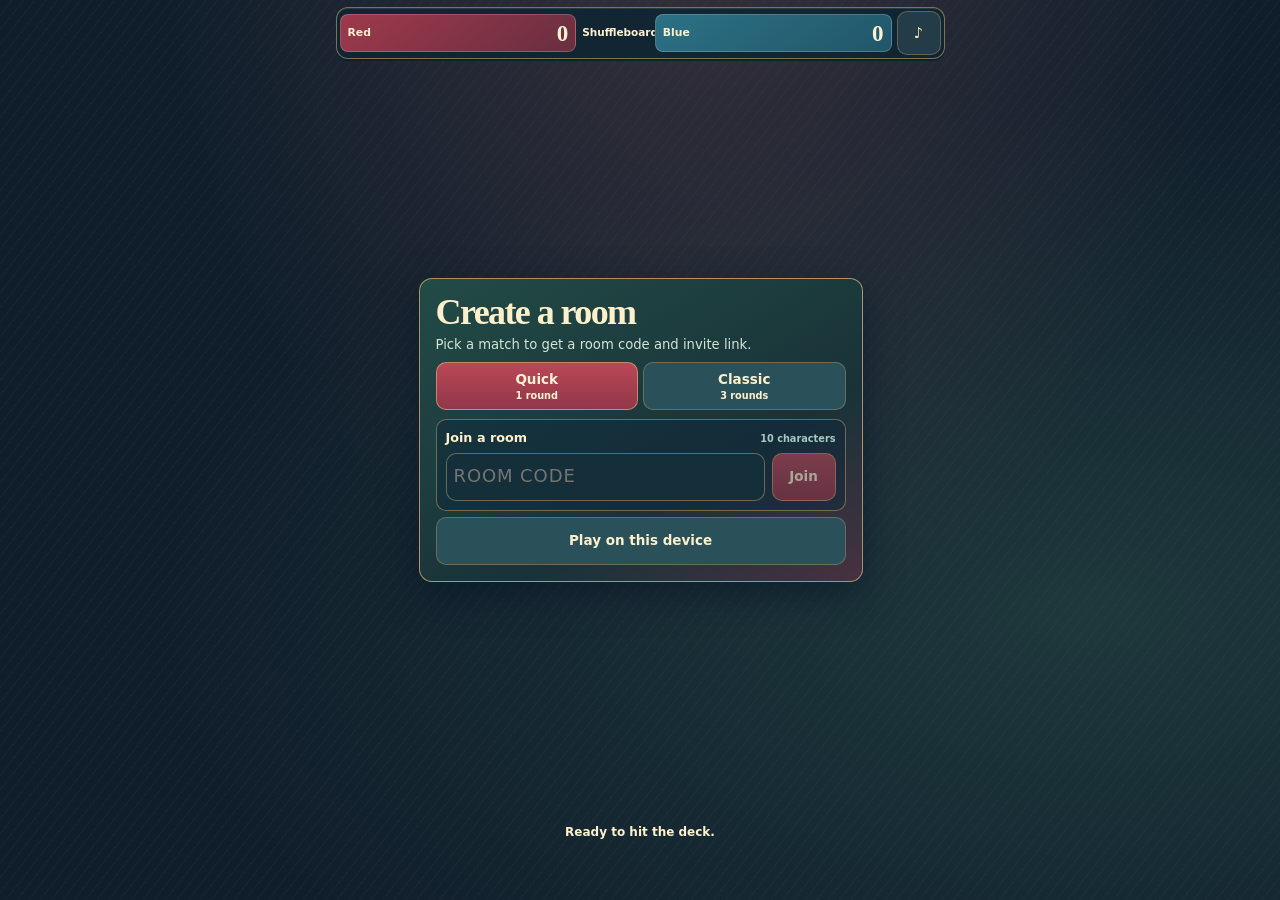
==== commit bd00391c: "Fit the Elf Overboard lobby around mobile keyboards" ====
--- a/elf-shuffleboard/index.html
+++ b/elf-shuffleboard/index.html
@@ -58,7 +58,8 @@
  .lobby p{font-size:.72rem;margin:4px 0 5px}
  .lobby-card:has(#joinCode:focus) :is(h2,p:not(#lobbyError),.mode-row,#practice){display:none}
 }
-@media (orientation:landscape) and (max-height:510px){
+/* A phone keyboard can make a portrait viewport wider than tall. */
+@media (orientation:landscape) and (min-width:550px) and (max-height:510px){
  #game{width:min(100%,920px);grid-template-columns:minmax(0,1fr) minmax(235px,1fr);grid-template-rows:52px minmax(0,1fr);column-gap:10px}
  .deck-slot{grid-column:1;grid-row:1/3}
  .scoreboard{grid-column:2;grid-row:1}
@@ -89,6 +90,32 @@
  .lobby-card:has(#joinCode:focus) :is(h2,p:not(#lobbyError),.mode-row,#practice){display:none}
 }
 }
+
+/* The lobby is a menu, not part of the 2:3 playing surface. It can use
+   the entire available width even on a very short browser viewport. */
+@layer elf-overboard {
+#lobby{padding:0;background:none}
+.deck-slot:has(#lobby:not([hidden])) #boardWrap{visibility:hidden}
+#lobby .lobby-card{width:min(100%,444px);padding:16px;max-height:100%}
+#lobby h2{font-size:clamp(28px,7vw,36px)}
+#lobby p{font-size:.88rem;text-wrap:pretty}
+#lobby button{min-height:48px;font-size:.9rem}
+#lobby #joinForm{padding:9px;margin-top:9px;gap:6px}
+#lobby #joinForm label{font-size:.85rem}
+#lobby .join-fields{display:grid;grid-template-columns:minmax(0,1fr) minmax(64px,auto);gap:7px}
+#lobby #joinCode{min-height:48px;font-size:18px;letter-spacing:.05em}
+#lobby .join-fields #join{padding-inline:12px}
+@container(max-height:320px){
+ #lobby .lobby-card{padding:9px 11px}
+ #lobby h2{font-size:25px}
+ #lobby p{margin:4px 0 6px;font-size:.79rem}
+ #lobby #joinForm{padding:6px;margin-top:6px;gap:4px}
+}
+@container(max-height:285px){
+ #lobby .lobby-card:has(#joinCode:focus) :is(h2,p:not(#lobbyError),.mode-row,#practice){display:none}
+ #lobby .lobby-card:has(#joinCode:focus) #joinForm{margin:0}
+}
+}
 .top-tools{display:flex;align-items:center}
 </style></head>
 <body><main id="game" aria-label="Elf Overboard">
@@ -98,6 +125,12 @@
 <button id="mute" type="button" aria-pressed="false" aria-label="Mute sound">♪</button>
 </section>
 <div class="deck-slot"><section id="boardWrap"><canvas id="board" width="520" height="780" tabindex="0" aria-label="Shuffleboard deck. Pull an elf back toward you and release to slide. Arrow keys aim; hold and release Space to shoot."></canvas>
+<section class="lobby" id="invitePanel" aria-labelledby="inviteHeading" hidden>
+<div class="lobby-card invite-card"><h2 id="inviteHeading">Room code</h2><strong id="inviteCode"></strong>
+<p>Share the link, or have your friend enter this code.</p>
+<div class="mode-row"><button id="waitShare" type="button">Share invite</button><button id="waitCopy" type="button">Copy link</button></div>
+</div></section>
+</section>
 <section class="lobby" id="lobby">
 <div class="lobby-card"><h2>Create a room</h2><p>Pick a match to get a room code and invite link.</p>
 <div class="mode-row"><button id="createQuick" type="button">Quick <small>1 round</small></button><button id="createClassic" type="button">Classic <small>3 rounds</small></button></div>
@@ -105,12 +138,7 @@
 <div class="join-fields"><input id="joinCode" placeholder="Room code" spellcheck="false" autocorrect="off" autocapitalize="characters" inputmode="text" enterkeyhint="go" maxlength="10" autocomplete="off" aria-describedby="lobbyError"><button id="join" type="submit" disabled>Join</button></div></form>
 <button id="practice" type="button">Play on this device</button><p id="lobbyError" role="alert" hidden></p>
 </div></section>
-<section class="lobby" id="invitePanel" aria-labelledby="inviteHeading" hidden>
-<div class="lobby-card invite-card"><h2 id="inviteHeading">Room code</h2><strong id="inviteCode"></strong>
-<p>Share the link, or have your friend enter this code.</p>
-<div class="mode-row"><button id="waitShare" type="button">Share invite</button><button id="waitCopy" type="button">Copy link</button></div>
-</div></section>
-</section></div>
+</div>
 <footer class="turn-panel"><div class="shot-info"><div id="shots" aria-label="Shots remaining"></div><span id="roomCode"></span></div>
 <p id="status" role="status">Ready to hit the deck.</p>
 <div class="controls"><button id="shoot" type="button" hidden>Hold to slide</button><button id="share" type="button" hidden>Share invite</button><button id="rematch" type="button" hidden>Rematch</button><button id="leave" type="button" hidden>Menu</button></div>
@@ -119,5 +147,5 @@
 <h2 id="inviteDialogTitle">Invite a friend</h2><p id="inviteHelp">Copy this link and send it to your friend.</p>
 <input id="inviteURL" aria-label="Invite link" readonly inputmode="none"><div class="mode-row"><button id="manualCopy" type="button">Copy link</button><button id="closeInvite" type="button">Done</button></div>
 </dialog>
-</main><script>(()=>{var qe={"new-coffee":{bytes:"SUQzBAAAAAAAIlRTU0UAAAAOAAADTGF2ZjYxLjcuMTAzAAAAAAAAAAAAAAD/84TAAAAAAAAAAAAASW5mbwAAAA8AAAAqAAAYYAANDRMTGRkZHx8lJSsrKzExNzc3PT1CQkhISE5OVFRaWlpgYGZmZmxscnJ4eHh+foODiYmJj4+VlZWbm6Ghp6enra2zs7O5ub+/xMTEysrQ0NbW1tzc4uLi6Oju7vT09Pr6//8AAAAATGF2YzYxLjE5AAAAAAAAAAAAAAAAJAPyAAAAAAAAGGCmvZTJAAAAAAAAAAAAAAAAAAAAAAAAAAAAAAD/82TEABzhyjgBT3gApl/HbDkLg0ErAWAMA/HqfQ9nhJwnZOzrc1IWweguDgwMkSkBgVjJKoHpzk7VaIIIZDaLYLgTg6FZE1d+rGSJq79/uivfx///h/HviA8eRMvHlPSA8pDVjJq990ePH973fsbPOnCdlzUc9HgIBlQYLn/V4YV4dDIzKZpn+73VgAAG+Qf/82TEDyEiSt7Xj3gCA1VQxINXm+wtR6LafVavJ5BLmnDkWGImawfh2g2VHPrA/pYy2DpbU+eLA4R/1wl5q3O5WxfTW6R6U8sb1fLLdTTI8xT3hx4kJxdp6zc9jv6MLdJr9+/wz211TVvYWTVL2vSLuSNrXdR2Sn/vr/9V39////WIhZAFMB8b+MWsnjORajb/82TEDSBSDr1Hz3gCe8FhTrYsJlc0ThfDpiizATJWknDUF1fHIiDhQhxTb0oUxKhJwtCePAvjgq8IpURpqRK6jXvBnvjVpYdr5eQJsvqNdveWEzsTDBxSlvJik/jUxF/haeL7aybxN3D7rF+/je//ACqGUJBUr/54wAKjjErml3rVlYSe/Gfd386DGdhrWVD/82TEDh/yrsnmwkb/0hvDC6+GWq1NGn+o3laQ/ESk0hMugAMK0TQlQEpgsGgs6VkrIVNDBhsVbUa1bYloJ6xJL/7sWrHiAZM7iqhO9S/vQZBaNyjin360TXPPXsBqoizzfBNEt/5j+T5//28nb26TB3MdkFqvYoe7fPW9/udtdYDibwLNrkazilXXd5bTfF3/82TEER9KwroGw8rfVqfi1a5TWueEO4R8ARBpKGb7zq1q0fMaccqb+4MWtmKMuxisB9rMX2vrNpm9EM8r+f/e8ZyizqOkgyUpqLpidvXKttsC0yHFYqhhZGFgQOoPK3FpWX1//1K1bFemn0X7TVeQaOCMEWPFYJ1tKoBAAZ+DrTmo47JhyYxNDGDS41v8Odz/82TEFh9hupCmFp46oDhRACC7E6AUCBRILas/9/rV1U2NjdPb6xmBDgRz9UicI2TWJe0NWd7BXIn4oQTQH5TqNFrscilW3kEvouhfCYnQrycMaXwXFQwHJqMmxVJ9krhcwmR7EYjSTrcFzQhPiN0J/2CY8WpRAAIDwBe1BcZRk4bcJxQhhtGNRZRDVWVU+E7/82TEGxup0p4mThhQu+6BZCIO69jUB6uMInFh2s5yNc7f+7mlB4VFp+wJZPV2bSEhO/rSlemQzpYCtFkN6uUcsUZ5xR7Jg9D1r9iyX8cth+xW7BRcZs5OvmQQNKIXp+h1sA/AXAc1vKITOr+4wl0HHQ26sjnoNhYjFNlcBhnpIcYJpCF9YcbuECCEEt+2Bx3/82TELydSVqluywtv5G2quyud6nUchWx6ZNPRN2IzLmt0qv3JSEKBgwtBx9EYMCMoOT4Hj0rvCXg9iWXCouBQkGciX5gI47t35hxL10nMQ35esbs5toYIbLG//qPwuqfOv/8ljhMooouySp8B0f55yAgAAI4/3tO6gZbVcIACQ3gV1ul4FVOOMnSFbvt4qFL/82TEFByJisImfgzml0Rr1OqhqNUqzbCtNmR4jlQ3J2b2rrvSR/qakYgaUbZo1UnlQBQAgtSuik7mxVMSNk6jcU7kpIukyRIxBt1ziEMsCB1ousVEUkQgfd9ZVo9rNnw68NwViKInlXLOzyrgA8Ae9c3XZphqUNtqq+fApSXb1mZDTzZAvgRoMqQQosHINVP/82TEJBw52qFGewz4AcqUaWNo5XEmn5ejaEwOzJ6TisLToyJStq9eJJJHVaewLp20NVtracnTR8qhHEAoBXI4YoGxxCnKm9zRC/MP275kyCiEkOWZKq8RAJ0gNQswVM/glcXU5kkZTewkFgKWAnjuHU2PiXDnQgOoArEY8j7EsH51K7bLM40qPoz1hvF4ik7/82TENhvJ5nQFT2ADOk5wbQ1W0ao5XP9da0rcsz2pQan1735olGxztUzy3oXep8JjE9e6EtW1qz2Wx12PVWoS3RWv8USGKnnVqmmfPoiCqVhIZuHACCU42RGWmkIQQ4wueZIYQwCJjSCBxRmaFnDGLJgGvlAqCMAiM+GgQcAka7DNUhoRDTMX1bCpo1lQ9x3/82TESS96XkQBmcgBhajqRT0y5kNauRMv7FlSvNASA4vnE2fTat7aRlOBakvgR9qV2WxKjlsMuxKWfZS5Qx54dcZUje0agjAYXlGpG3WBX/b2xyghlpVd9YZq7bZdFIn6nOJNskZO38qiuHK1z+c//hE/PY485///rpg9m9V/5fhhkjozHQ6XRzURYFAAAAr/82TEDh/qIrpfjGAAOfPivjAxMxHLBYVnAUBwUB4DwtoSEycBRW4oqrZPH7vywrPG4yYdxv9bUNXEsODAKAbiGHCmBBl7axCA59pbjXj2bVPYLW11ct/87GHlegwPxIDNmMkKbaILBjBO/K+8/9JDxYWjxYbrOpMyhuvWLPx6gQQBQMfw/dV9RoCawxpqy8j/82TEESFp3qVn2XgCBBkTLKYzKo00oArG9WlmXogSUsMcTYTBYvjUInqDfx2O8E/TmNNnxd8hw9JOzTUCsgHMfZ4RdUzL2l48iUq9eM+L3rmRkfsavkcn5bCDrBOGQzmwuJjvHijesy2lHOePCZJ5bbklk1AfgBTd///1IFZMe+5FcCQHg3Ad32YpKfj3UV7/82TEDh7iUrIOy8T+ll/CJpIkSOt7s1YkIRh8+Drs1XvQ4zxtXUG70rJ7bttlMMfz5mj4ZlKJ2Kl+6z9MxlRIuMVrAg1rv7y141b2jSKxRzafGlU/km1Zvt7p+qou4lr0i199etpxbVb//85HPuO2vqZCQBBpjweAWaWhxCTKB3+6zrXVVZfX79PKAuYCm4X/82TEFR3x5qmGy9MW2MNy+JP4G7v/Yx7vYWDde08hUuigr1zbUTVD1EkVGqWztUAtFZvFqXP1zr9ay1IXDv/rDDbO7QrQBxnIpTfw5sRvCjktBo90Abde5lAkE4aa/eiu8avoX7LCKPyVSg+qo+qh9wBkXAW1m+nq4BMFcZ6Jd+UR8GAl9a8GjWwaKB//L8n/82TEIByZuq2GfhjSPd6K+e+1ILEJX4n+67TxV9217rCpi77C2rZTRI4IZcRX/aLBPWf9a5QuqY2bXTk0OXjKOs+yIr37Wb6ezXJ/oXHqQc/9AKofbqbltYLawDrK8qpAwAb/VTC0k4llGrF+3msCALg9Mot3q7ghUgHKEP2BTKRjJ6ZNLwHEtpzHVD9H6pj/82TEMBvp3oymw9K2a02uoWKF2EOTK28ZuqkAY0KRVKUXCI0hyUvDbISUEQGEyFzQpZahirJY1C6ycGi0t9SZWan69u1MtLm2/C7wrSADQBz6aHsooFaBIqVvmWGwh/DOLi1brIqkiXU/Ysg+jFZo1Im3xe0XQIoMsssnSpV2NNEJwlW/miVdBRjdldZCtVv/82TEQxrB8nVGy9JVamhVLIG4ybTEqItM6hiuxcUo408iNSwgLUjuVwm+vv7FwTnf17OxuzQB8eWO8LuX4QgWNnjWOUb5sCkHXHVDao4FAlnxMEhpKfv1XKDMAikvGt2lDb/L4Fm0bXrF5PbSGkZ46+SFnU7Dg8wnriYs+BYJBMY+5XVx45JxyQmOMLEdEIX/82TEWxtp6nwGewzcngRqaAuTJub2SrY/U5MoXF8ZciTtNrgD+Y/2mbCCIjLFNskSbh13mcnRiBbY8IoTofSmn7rcltpyQxhGr9WccZ+LkErpemQ4usYMIBwJK6HCvKmBt0YJZpK/1KafsU2+QPVN5x5TSYr61UXOd8OLbLbdmjFetUN5AIKsrxD72aE83Ir/82TEcBy55pIGzsyYHcURg5AhBoA3fr/q7HBQQJQktRYO7b+JUBQAYiYXruaYnKJnJCdb+73gR1TL5nNyNEXJanmu5NSlIWBZZ8It9OcgY52HWvLNpVAf6BvPfPsBq323to+/+zFvvj6yX0nBw84WiCFACPeAiA3W74uQRzxcAflhjk2UhMc5CQpqdtwE7y3/82TEgBt5spmO08y6tGhdUimZh+qN9WuzE9hi71SwH1rQ4UeaekbXOVEpgC8SsfqpL6QkwjJUi0hrLqFG2xR5oXzX1y9rrHzj5m3WK3Q7RrZ/r7b1rNFNPd6y63am94zm01aQYGx1ugyytvvsRZt/VA0EFl9kECe1GnqIBDWKaNkFIEbRDwHTr0noQoAy9pz/82TElRyp7oQHWHgBYekmYnJoJS/atj8LVLuKLUxek4wgMTGwUTmyuK8WCOarxUzourClUUwzhWsSIjXXUy88OmeIgz6jfG7GhIXWc3VuMviItbGdPRyykejImvl5QLzFi9FJU7Utl8WsQXFI3owwiMsIECRoBgZMOCwIFQGzP36Cefyao6sZjcHt2h134dr/82TEpTVaalQBmdgAOoBQcDC5kxAYoAJjrUAAAoQkPjKrWesMuf//NQ5YlU5ln/f/11vcrhyV3q8tRie9KnGyIBhIAlAAAIQlUy5DCGW6JukRMCgyAADb5jgABAG1LyswBBnx2UoFABgiHh7rrCIITzSYKYSw4GXJWDWK1ljL/RYemlyf7mIOOqJIr0Eb7Er/82TEUjGiVo4nmsgBG0sVNwoCOqiaSXimaigo2UKJ0rdSLVEzx93KisrblL1lOTGyoKAQ3IkcTcdY197VsN5Jn+bShlEBqrsqZc9SVlqVQY/zPWgKbQM+/ZPjDcttTmWVqIU1WGZqit4/WrSlyZBO/n//87hX/X////yyVv1T4D5akACsANa1l9WUuiIgUyb/82TEDiB6OqlP2YADB73/KXBVKaF5zlselerOU1JxwEEeFjAXMEVK5gkZC5hqC7C0MMTsLJDGobaHtEAIaU0UTEukyTpdSQukZF46fQN541YgREjJF2RRRQMjAzQRTOmrKup3VZloLSMJ83Wt+7zyCLt1q//skXhlwUVKPhWi/68gBYAc10UfhJC5gaGyyBP/82TEDx/KRp1GVlBfO/UusRT1NLMxHg4RzF3vdG2cs9T5VTN4UI3LnmGCy+RxCPspJBgiYaMfSV2M6euKipFz9QzM9PSQOHEknb8oyDKSTZFjRU1BHm/+4o6DSibOspSqfkOBQHRQNCwQYwJ/Sql+pXrzWgaUv81kDP1beKpwwUAd/kYxpMIzZeoGhG+SFD3/82TEEiBaPplGykVSdcJt0selawqtBixGzOeXQQpBExZp45D4IDNQdaQ1GZgDvU1iNPq3uDVE55XBtH/VKyIkOk50njO4xciIVXis2ilnIplIikOKuGkRM9mf/hhhUsJSwqZegRJMGBOuS0lFMq4FQhuTer/zMgVKmNi9FSAIBgBrvcOYSm5LH1bKAG6eJgz/82TEEyABxpHm0l8xG0S7asUkqZ0XCLnCMUfgYMAWnNndirfoC5xiwwcHM9bGrYcLSzigyZVDRMREQmH6QQ/ypTXQDKCCCMpIpoYAK0bDJjJWiohU1UTM7k687UIgfir52nELBqJmymZSwsMr2oHBSCixH6kc//8+pmAIGACPOQA5MyCoyICZ3KoLL0l7O1T/82TEFhxJ/o1ONpZa0NWXee5pghAGyyjS4OZQ7GpXbfd/VishXMXmQCo+gjIu7pI2dIbExV9cc1GSmG0T/260Q8ljpu3t0TXjmY+nOkkmKg3DuH80TYu50svtz9lxdRaNnmOfiFwp9SpDu5nCV2uUzuqNhQGMmDgsjXikHYxBNaXNihpyGfDRAO4LABDy8Y//82TEJxxJ1nSg1hKRJaEia9EZZE+66XOagyaNYytKOLuSTQXJAzKOx2d12nIWHytlA5hCWLNsJ61BQiiPtrIG/W3OC8TpLmimij1YMMf43ZPRgCdkJM1VFAG5qxk4MwuHUKwn5nGUdqEuSsQxpay9pAWKgFMhkcKZh9taaZAQoTCQCDkupEn1ldoA4nRk8JL/82TEOBuKAngGY9JMhhCjku1/rDSjEUQPrVMgQObhap6SpRV04agRKtuTnNYxbzJpEDJOhWVfUGYKtw/pSKSBWTlGqnoc3nb52pJSQQclCZg4yt7JfvtSkMUiMcJJh0mvn0lNAehNZpq2pNPDkXLlStM0gH4cCfjf2kqxuzkZX9pXkUn4hZe0447gtA3zzOT/82TETBxp2pjA08zcSpO2lwnNNmOQ0CcJSOxvkenHBjjwmTXAGCyZMmTX92/+QLXB/IWMAfgc/+6ziENmRoHMrVw59A1hrgBBBQSup7lYwJh8C3Iyopyoa2r2R6kU4iHXtfekOMnU6oU66qxMJMTgJcP5eVY7C4koJYW5sL+ijvItGn8UTOspQ31ef6SbY7T/82TEXRxZ0q1GyV7QVhPLU3TWrf+0YiAtb/6WNqF55H0K4kGqAvArjOc4hizoA4X03lE/DnRulbOZ5VYgQOVLo0zz6o/1VH/X+rJmjTA4B8CgZBqKCIEAgh8HoTBcJwcJATAYDpoJi5anpZNve1d/tf///////3d6R/E1/F1fxy0odRNi5pxJEOho0xjXaHP/82TEbhzrFsWOeJC6TRgu6Oxd0AOqAC7RX+ngkzPpW2gwG05xCB1QdekSLaWrYnFe+ri2bRYqRSRDcySsrNPCfbewyXVMwoWJqTraojHSr29iXBnpgn5JU6J42Bq1YPWNWAcbkh+lWw53TNo59wkCiFA5ctzeWnf/SMPLFS3I2WX6VZEQS43oBvAxu3K7cFL/82TEfRvRtrWWeN8OgOjDvL0Ta+nOzWdvV7cou2fwllmXSmjqUkQiOAE24jolS2hsxAxDBro6/l/32dmZqR2mZoiauIhmIQe0jrgLGAOiwqtsIE5E7uYx3/6N//F1////9tlG7v+eKOAQ9jB1QNEVgIKqiACVfADAD91OzCVaZs2+6AgLNMJlJOi4adbeNeD/82TEkByaRr5WwNcSWycBUFPoUbNpKJbGoHNE0/l+XWw5WyhjTk+L7I69aUxjW473CIJi9YE+qjhUqTE2Q4eCCEfLwK4cq4Qo3z8VLM4OMNnTishP721DapxCLWDHfcFU1QfgMAP/4LEYnu0ws1pPvAFJx48nTKpWyOCpiNYUoY5WjARCqHwrDKjjVqagMXj/82TEoBxJ1pm2wZ64ZCVbhmW0NTrBiOdIlZHjIu1GiziYlMws0QuA3BXBHzlBgnUlSiGExqlVsyFO5aq9vVcymtbMzgyzTAFqBr5b1iYQSTwB92VrLJk0sGhepR2llMDC0YEydtOG9qWS7LVimuVLPdZ8GsePC+NSb3nFfi9c++sYhb1vG84zWal3tlw/T7z/82TEsRvB2oxOwN7UeLg+TlDBHMDmJshU6HFGSkfRJlZCP+IIUTqh/D+hvpZD+snXF1GrBv7Vlt4ABlbHL7x4npUSAEKDJicplymg/z2uc0CdksR/zjFs1JPd2Pf6VUaGQ2OENf/peGFAIlKGzVqr///lqUuXBYcsjHn4zX//+4qqyw7lIcjQytZb3yVf////82TExR2h3oTnWHgA5qpZikRmW5pTwNQHFxGYU1p5kLSYEf6Vf///+hAnMjyXtUseVQZNKCrdzLest61//////L4CmoZ721pIQfCvN9v///0aNOkSII6MbKabcod//////nACMI84kAkHDzWPKN+TY5+KTEFNRTMuMTAwqqqqqqqqqqqqqqqqqqqqqqqqqqr/82TE0SzqAkAlm9ABqqqqqqqqqkxBTUUzLjEwMKqqqqqqqqqqqqqqqqqqqqqqqqqqqqqqqqqqqqqqqqqqqqqqqqqqqqqqqqqqqqqqqqqqqqqqqqqqqqqqqqqqqqqqqqqqqqqqqqqqqqqqqqqqqqqqqqqqqqqqqqqqqqqqqqqqqqqqqqqqqqqqqqqqqqqqqqr/82TEfAAAA0gBwAAAqqqqqqqqqqqqqqqqqqqqqqqqqqqqqqqqqqqqqqqqqqqqqqqqqqqqqqqqqqqqqqqqqqqqqqqqqqqqqqqqqqqqqqqqqqqqqqqqqqqqqqqqqqqqqqqqqqqqqqqqqqqqqqqqqqqqqqqqqqqqqqqqqqqqqqqqqqqqqqqqqqqqqqqqqqqqqqo=",events:["idle"]},"new-sunscreen":{bytes:"SUQzBAAAAAAAIlRTU0UAAAAOAAADTGF2ZjYxLjcuMTAzAAAAAAAAAAAAAAD/84TAAAAAAAAAAAAASW5mbwAAAA8AAAAzAAAdcAALEBAVFRoaHh4jIygoLS0yMjc3PDxBQUZGS0tPT1RUWVleXmNjaGhtbXJyd3d7e4CAhYqKj4+UlJmZnp6jo6enrKyxsba2u7vAwMXFysrPz9PT2Njd3eLi5+fs7PHx9vb7+/8AAAAATGF2YzYxLjE5AAAAAAAAAAAAAAAAJALRAAAAAAAAHXC0r5FiAAAAAAAAAAAAAAAAAAAAAAAAAAAAAAD/82TEABvh4jgBSXgA9QhDroycUAgAAECRcLgmGyRiKMVituoMZzkHIWtm4JoPxMhHAwDIgp800PV7O8iZhq9Xq+PhXv8PHmr3w/j7xSlKUvDfv9wHjyryJDY1e/j3vSA8eahsavfxKv1ez7gPIl73viA8iZePKCcHz//BBYh3RXVrG0Y1Y43JP6AABXgqiaP/82TEEyHSSvL/mGAD0ywL8AJjtod2ciDTXZ5g8cKwvyDc/jKgkQphEcudk9QwXScV5jKg/ldX5ILAmFxeuJsKg6aWH6/1/0IjaTrF9uk1gO6T/TKz17uQL5yEzcnjRyh+/dzfph02+6d5s0Wyyeqqu2cpMz8z0zJm9FSZmZmZWVrVkQMV4ErYxuVLszM+wrj/82TEDh9R+rnnz3gCXYrCwTKptg/2YjqWwwFRn61qLFXSqCMoQvCWpHhMTMrniiN4XUbh6nFA1823Ac2RjjO9+ldfUKI3rUNdxIrlGXnNYOeOoko8V0TdGGBmjU9mktG//1r///L23xLFzTcQ2v0rMHjV/8RMW6hTEKXFlXWBIgd4GGG7Fqel2NzuMBCqiIH/82TEEyEyRrYmww02YlcpkWsr+GMRexK2HmeV4t3CzvB/ppuLQZRSuTP7m1CQdxQDC15n5yNo51beZ3LZHq2xm+Bw+cnGzlwvABhICQYF4r0MiwjdVCKbQrm86P5ieratgcBl/EfrXT/9LIv/tkTqpU7/gxPioqoSCZ10E1CdvCIJgMz1QEjQGq5GSAEXMSz/82TEESAR2qVmNl5+t4Zf3PK83YEiHMqPGN/Wu38P+5boWBsCiks5///PmJHBBIEr15Z/mNe935OFUcaHR5t6z8duXTWUonpWvbSPXxCHEmYvCxl+jkrIa46vHrPCJ7GbXdF/M+f84l3ICR3/kQhZ/xcCNA0fEAWeSZIGVTAABgB/e2qS3KINfpHYySA3E4P/82TEEyE51pXm09kUOpuQzl/jrfKlWu4xfkyq44qgWEvdZp+05znWeZuGeN8DKOHEVxrq7mfRvGs3hIR3IQeWtwv9ImOpjvLC4RsSNfbrqhbOkT4nRLzXgq1CTqTxQhKU4MEXFUmS0NR1IatUFV0Mw/56OBpXH9jqokPZ3+ogQMAH9w+Ou+6T7mVTnq1Hl3n/82TEERu5zoym08yXshoyOHj1tFGCOvlsTsUlJeTYHcKUcDjKuzET5+Cjey0KJufJNhzvcRrHBS8OS6VunKXxbmqw6WM1PdtCiR/jvK07NKJWfhJJcmgENpdNpzQlUoyDGs83A//qp9oLGYYQVAGO61ellsjEBQ+AUSoGNATMMykvGNGiBqYEkuxh73xJyHH/82TEJRxR+pTO0wzuIg66kRBqeNgzPgMHZkRS0hKIjy1F9I2S4g3rDRaoq5qezDt4ZVlEmxaEZ1fM11EFGUrJl3dUTtQQr96vF/uzNAwPedlrPklF8CAJutWCBoAz7d/6CVmDHqIJHT7kxlwUxQZecGHJTKJZ4iLBER1KPlymggQl0aotAksy0QgxI24hmH7/82TENh0SOpiu088qQXCjs4MavbZgjzcmGPikU3hMHGBr/lhvfJKJamM6kYDAcCe7RoaOvnKKypxxLRj+lZu2/3e/9yRoKE1UADqVgspl4Ad7v/1dTRdeDYz2pB6wgg+1+Tv4TFKSIEKXvf+XxyhNOH9uiQF0bgYCatA3BTq6Ewex9XO0piEE4QiGxthzhWH/82TERBuJqrFuw8y6dDQiX/Offn8quI/+G0AAAqGOlOIz866IIYWFRBvMeb8sJyAhCTTj9wvHKmzQMAFNwHqXOqLIj5YYhGlmQ+QFoWB236zAZg7hvqvN/l6rWqJ/iV6cpNSXue8UdH6dKOUF/mzEIYAQXKEQokVJFCxc/kZzaVyp009mGctTjFpQ5gw+1V3/82TEWBzp/r4Wg9C2avSv54IRhn+5AifeJ0GwiFWsSxyVRXD6XPQ3RZCyEagAT3A1bzqxiV6iaOpEmMU+8LnBxG6jC9XxiSEEmHkCZPUuSRUQcMRWza2269pEtr4hWtFE9Nx75L1kJ8WJ7/N8bhJrh9a0T4j/JhOonUjk1L6IQu1XP/t91s8y5xnQ/9859Fn/82TEZxwx/r5Ww8yeng0Iuj+MdbO+eaNAKOAH678btYSkcwAcPSoteq281gggSYb38195YnAOa/zoiz15yURuNDSi69+CJGQonI79y2D0DCmS9lCQNtFhQghNieLvQFBwnAIEwoeBPYozAYQ4Bi91ruQjHK48p0ZXm//7shg54PiDKOWQQ2oLYDfNfhljeT3/82TEeRsiRq2Gwkreh/sC5fjXnLU4lpIssmZ/MhqbHwl9b/17Hvb71reI0VKb+97xmEsM2//7NrDAtvT2+GJnEKjQ8siqQgMslZdnVbPDmkJkmUJGeqIrgCkVB0FrinFLdUUq9mjD0EYKJb58fxVqXX93TFAr2W09GlUlVvf/voh1DwAk90gAMJL/QDeB1G7/82TEjyG6RrGOw9DfcmYe2Cqg7m54zIGK3Ee9a5mK3FGHOTrUIAZEiMs0wwODQajqleEBWdj/+YjX95Q1TZ6AGGgQJKizhYY59xMK1OmicpoqvGZIuT9VKt3a2/85/+PGbjzJX+FQEHXf8NFjwKgq4tFw0wguGGB4A//+9Xl6BYp4lhO5Wb9BKwAAa5UGv3r/82TEixwx2rWWgh8SwsyuXupFj8UfQIQTCv/rr0admf1TKLumplyY+6mvqiFv0fkzIqy+EkXZ/qB2hRfFG9Uz4bqNYi/OK6YiDEu3fULb1OwHLG9axCtfWLS68esX/5vIxHumag4B+GfIzFWXIcTWn0u6s2jm4rbY+ANgxUxEAWrXVjjtssTXMOHhoUe2K37/82TEnRxR/pROyl7wPSJn5fx5IthnV3KW7T0PzuOMquTzgobwNnErrxxF0gSLTjpYyiiqs2EdHApoAATcxocZIGADYUQGBBp9mwBAQghvAMtWKjikUgwW9T9KAzcVdv0u+GjPUjXCC/DoKCRluDSXLuttCZRcxqSunuSi2qR3IkoKFyf5IhQhQ9baNBklG///82TErjQi9oAG3pL/907gJ0e/5Vo2LudXC28nO/Jy4rEl7tyiIw2e8PdQXbqcWzpSAKsc/mGFyZaMAUoWB2DSnO9AbTDA0IDt6JK6qtqd3HBGBGdBCIFnK9Wwoy9b91df+emiL35hnfzxjxgHI4S2ksQ3m0pfBvirHntV4ZTKMlQ4UhYyE3oZkMTok9i3bjz/82TEYDFjGo1G3k8eStXLW3SCohhgs3mn1jjgMoBzQ72jUkG4Epo1jsxSJLUMsfmX4wxRShYFZ9eCpfLEAbvOy4EV/uHyP+bxxx/nMf81rTjj/qdb/3RiIDS4OBsiqVUVAtDR72HBsD4UUqOnlHfiIX6q8kC6QBbhb7luvMfgoesNCbX8r3J8qMXXU5//8kD/82TEHSRx4rGWwx9mdUrZCrHf5HQocOEwB7KSx+m5F7mSM7i9Jemo4FRCK4YdGirI9iaKoAwiI8n/ofFleib/pZcb/Gs5tIolm8N3POnQbIuxtN8z/0kUSNUcem/iCwQIr6WaK1qg99R8ycQr+GjWIgcD+EmilJ3QEnPURMorBNWuUAIEJgHy6OMiNQQENvT/82TEDh752qoGjl6uGsmgLWEYGVTP67lbbIATgOplh3/7VT1Fi3ky/dM2P4IhBxHHVYW0SGPC3vNqwZF5/vWK9sjEZRESn3T5Tzjv4g3daF1IUoGFXIuiSOY0SNLN9WgR4Mdob4z3WWF7I89S/993/jCNrboWWA6hpFmgARoAx/DWFipBoXFCDpunt5QxJkn/82TEFRup1qVmy8ze8R0BoEOyLDwKrxcgTsT0/sp4AxT6mtr3iH+BmR1Ye9+G8Vt9f+vu3OVvvcCE0E9Ml7r13AsuGbF48kzfBKEhKEs6sjtZQsDCS8VP7Qc0+s1M0SOwn+sagGtSwMaAP7lqcuVHGLOpqZRavO0CDydRGADoGsZ46K54UBMW031pLcJaxbD/82TEKRtJ5qDGwx6+X+JBqhoY+npwhneaaOHl2HLzOlydnKNVUKOqubgPzVW6VF8ty5sp5FIhDeUK4ZKQu8js94n+LYtXf+NZiZ8R43+OFg/VcAEKAN/jhTzV2yqYnCNSt53LUAsZSSNYCeffN2+TrH671/vascR5tFMVpDfsR2LthpK6c1/QkRwxs2+8w3j/82TEPhwJ1p1m08ze5/PzI3aZyVRswIKynjBOs9HuYC6qX03SfBDDNYFJrDoHgieosz95mK76oaDhKz9ySfWqwEIAN7z+X3YDVObqFCXKmaPrA2MCJ4zwNDErOuxsSG6U29U1DogkJUM1s7718czLC1VzYFaPonRowWa/f3SmynXtfN9lh+v59eU2aPkZ6yf/82TEUBzCApjGw9jSASkU6EYDpWKY0E9OlWG8KubQNwUv8NIJutjnKVn4NSO6wIpgEwwA/gvnNhHaA+RNSXJa7arUNYF8uDKodZjUZCVpFLeTrhEvD8zkszKZ0VLxDzyTNJZKkgNjiNmSV6+szqKVvZRE9tfESjym+QH/nhwXT5NILjgoZWxwm91h0YjtEZf/82TEYB0SVpVmeZjYHOOj4zey952fmZmp+uA4VzQrqnOqggDcTs1h08RjKGu0OjlaLAS9S8VZNNaOdULqMnTKKbfGYyTzjHThnHSeTHpPNlCsXj2ivbQ3juNPLGhPlKpFU1obMuoynq9w3Q1pPbbV9Eto6T/vAjocqGtGtq25rK6UaGKFnVcR/HkguMlZv97/82TEbhzKQojgYZ65vAgzWdLVEkAmvjC6aQgB8OzXh1uXiMp90uaxkqTIpJVyBGLMB7TRrWi0G2Uk9KB1kTxFcuEFKobnWizhak3DqrUbjSdFAcIrmxprvnR8geZ2od+QgOG6JAOnjQQWRHiKQMzo+YOy2kd1ezdtSXcNXqoQAAaPkhUkZYytmyP70RT7UOL/82TEfRqKGomASZi9maUwkQFAXm91JHUA28VpO2MjEX10r6Wr5OsuDm62DL0p7T2UJNl9EozOZlOblf4pT+KqqmRZlATEIGyCcyx0mYF4J4DYkCJPigVBEekKA0XSEEZpnsfBqwh5T40I/lWWX3WyxIg0AY65NyKngARXnjEbfBthGAKYgxQkEdjxZNDcg3j/82TElRwKCooCNhIxOk1seTJxlMtjQICIqAwaEjLSwNhEABC4MBTEHfU7fMEh0wyBWISPUqm7A4BjDAqBwtUCqv2z5msOl/zCIZS+f+hiEIekBMEcuZP6g6Kr1HnxsOT7Jm774YxBY/RPUm1QRDRldQyWf96BkZCK2Tn2h4NKUwWHQP53m6u2Qh0ASNsNiGX/82TEpyVZ1r5ezxaaqu/htVKA5YRANPW2MrsNjMOkCdm5HJ6ZlywKAptbWVqigZN4CpQwe+cYkL1qpsFHFQIAP52avfG3MTjhvK93+wFANHlcq1KWJPNGOTOqt75TF7e9Zw1Rp/Pq68Sfq49TzDAMCh0H1A4Ggqy16XISVBHEq4z1Czgv0DkPQgQSFntSP3L/82TElCsKupVm0sXjIu1vXTfymQzs2Xt//RHETHE6/cpO+uNKVfKAIQgPAZ26+7Vn9ITwxFeph3G6IFiyzgZdZpdwClVQjgQ4ZxfVQFSPkcDJHxfVm0wHP+tcMR1C9QuR/Hx6UcCft+paxWht85tVrv9M9NatVmY1xkJQTnjs1xKEpQAci5r4OkxTb03iWrX/82TEah1Z4q2uw9i2lGC3uKy3/waCrq3KyAEA4A3ljh2pTrAGCFnsTDQCn/OlmiEmLZB5a3lrG1lGk9QURFhY41Lc/xZjwGA0tjFG7EK8o2ZgbqwmotwAuCVOSew2hLCptEsZvM3cZulKknH3KP68kQLsxIycQriINIZPFI9cCZFNFNjUtgfAKUVjeXtolWn/82TEdx9SBpEG09Lt/u9O/8XDaghgBz/3vCyi8DRs/H9DjiArNDLHDhI6HJMgEHhevs9VAPUGkaSrn1jcQ/poT+NnVE8TohJ6G+U0c0bumRlRL2A91i1Xrxag1zh69hP3DbXfUaE2+6lPlSKlWzwirJIL8wXCLTmJgOwVIgAZUZ8KSJpkU900qilGgKxjUnL/82TEfB9aAnym28zcglWAgAubrxumjcQC4BMHCc6QxRkFvLhfmGkEQGdCwTzKF/u/YfqG1NV7QN3CparY0m5dnd5elnKaRLxfiQoHNRFyLmfpK9ZL7Lv25mYMWY81Ot8eIcQklRpU4epRSiJpCMvXxnzd1LJbHgB8bmS+r5FkMcEPyz0AIF68LDUqMCvRTEz/82TEgR7Z/ngO5hh409DKFgBqsCuHyEha4EtXcyhE6Si4Lw9uYFcXA8TwsGmtnUbglGhfgTXOHW+M231SEcoKwvLxHF4DL0MyKCIRJ2Btu+yxIpWZxdWgmPDdIrBXuN0aZTtge2D5Ky5Yjo2lHULHeS1L/ozByIqgHlSc6saMjmQ4hyRhBgGlmJxdwWAXXTD/82TEiC2CVnAEyzC02cpxgwDFC/5hek2DQoxNchpCQg5Pw+5c0ziWxN36budyy6Dxt+oJJqShf+1X7mASCAD0inQoFyrILiEiYIQwwQk7JBQGXlWiOUFUYOMI21DH632jiNqKDQEAgvhbDISJPjaF1CvTghAJgmi0iBbFUZBlqddtjtUEHRCcHAW+Mc5zKhj/82TEVShCSo1mel54E44N7CmzFLAR58kDLsEJE+VwS8ciyU5DRYVo5zYZII4C0DVhQhdQNBrOcmzMhKob0UH2XxpSSaON85YXKcVrc5zT51mJZWskGk4VkjBWAEAHfRo9m+mF0LahMGLCjVg0/fRocWloS12Zt91rK5p6DWl31/WTmKxdBESSUbiCephCRrX/82TENx1h+o2HT2ABMY0+tZTA2LR6SUS67sJZ3YrNfzTyHHEVRFauhA2NiUTl4kllbEfCUEoAIEUAnfWsnQlLoYukyjfFdX5vxcpabdkbQZKg0S0QAD2lcM+bqhsw2Hy4aYzoAt7Zpa/xeZ9+Ao7WH4YM0lwZmIMIWKmey+Gk5kEDCoEcBYYzErvoIGJGLqT/82TERC5CWkgBmMAB9BKiJwQiHRuC5c0eogzpTJX04w+6qjNuzZdWLRJZVC05+GIsRqxJ12UxF/k3q8XuPqsRShiDYVdPbkGBKhSYKAh1mbK9lMEK+cuCbccdVZk7G2YtWWs3eyzRoa1GaV4dr8sf/+873Ne1Lpu9/P/6Rwolc1fYkkA0nAxoK7dtpOUjB4L/82TEDh+xwpjLmHgAn5S5SQemB2/bICIIkFsQxWQFC/XJ+IYdZczjUCLRq5L8qlQ4RGTAasy2cIUAlKUnJbRXHTyHtGMbOdCsZHFuVzHtWRGO8PUNRq/erXzFvFfOamziHtk1jcTV38elO/e5s4MUTMKJOHRFIg+jws7wmE44Abs8l19WIan3wXVQwkxMjOj/82TEEiGp+oAH28AATU2wLRFaC8RcQz1dgp7Mo8CAAwwOT7lzkSuG1Oxo0LiTSkhACdCqIQphybxcBzGVSa7KJZK9amoxfl8m/kMOw2tqOUdqko+3ucx3aqazlEIuxezYuYZ454/l+Gu85j3PmE/v96v5/3/v/v89c1/1q5lTH9l1gIIjTwA3v/uM4Typ+XX/82TEDh9aRqV2wwdOTozLgFIlcklBqz+NFK/Zp3xTZxr1bTI2lONfpJh/IW/26KAGKL3nKSYkb+Shl4QFpbVh+OBqZtJmQTCtswOzMzH+Jo0XktH0Dt0hYRHz6phvKUzm60cqLKMlMno4m5/6CViW/gLyS+f+2cDiHQH9qoAAvAD963NtOtaxpBERWKevQGj/82TEEx/KdrVOw8q/J2UL+esmC4FiW6ys7FG9Hl3uvl9BiyYY3BPH6ndqFPR9os3i/TqNCzkV5ol/JWVo4ykFvBVjrVCPgLakcbK9jY4EMaeRTnP5GznuiEaitdPVnacjPkOZrkXxYCCDiYwUcwcKMDhQ4QUJ8YSAVSgQlAJ78f/j3d6YqtSNtvpM4WWNz47/82TEFiFSnsmWexC/rv3be+ZaWuz/1mepa0zSn7Ozaesy7WsZ6dHzxeHFAfK4liAL2wnVJWHlpLaJLF2G2in8zxPzUOXoeqsCxpd+6+05KHRHGk/X+TDjcfR10NSxtanPUxMV48cGQBc78+fPN1i4udkw3crPmqQ+v9+81a0m1vgGbgflh1hrzc0+4oN5abT/82TEExzqos42wlC++7qv7emAuGY0kYJvgoVjU9FLPmt/8ehh51LajKWKJ/38WVjSuLOXOMrGC6ANCcTrBzZY8cIBQoipp8JMLU3PbVEpFyQFEqg4NKxle3EXU/63Hz8zxG9fVffXySphKjdbWuaIvgdwNb1dLzT2rqO4OdDUxEGK1GgHIFjwyI3GNepGBDv/82TEIhv52rmOwhKeYoKrqUc7tzVXxyzNfz6zW0iyy7ePJisBsAooBYQLCwiA8jQOOhAdDwGDSimtW984e7vfHz2Sxw4uWd9YoCDNDXIFFZ4FTpUFXAY7PWsRYEZIBmAHgDLlqkSBsZx4DJSuvPin29sNYLYTNpKV42tWaokD6ZPFa7Fad46xM25V8JdxJtf/82TENRw56p5Wwh7Yr1xe0XwhphNByIAKgagFV4cqGohXHI3og0xG02RQ0iHljb10f51Qoascrv8+mLw7WbmusmPFuAhxL5YqDAYAfzpARbuuiJwup0YfTnV7jHEtEUZDVWHkNLQwGtQJwhocDQk1MV9FNR2pE1m4OMq1W4u9ndKx2ZcHochcTzUjSnydDoX/82TERxw53oguwh7UYPE4xwEuAITDCSDePpDjqbD2R7Iwn7fEzg+YvqFPasKfUWB3zbYDVv8hFAH52AqEiTDcpMuBTZqythFbFYgIgEQYbn2YuBZpILbXl1skp3ap5NYCGBDmqpAQrM77C7WQz21CnadYU6XFcKU9h6naHH9HkRR2tSlkMoeokI8XypVTm9T/82TEWRvZ1nwGyN8MJh4tvD3W4uvaXePmvzFiiVZIMpK/ReogKtNVJJVcs8WSC4UDBq0ueHSslbgjkrAwSlYFDsHSct3hPLqUx6xAejkfwHPPau37V2nR2brRhmserdr+Rdbv2FEfVSmJeXShri+h3PQFHyIVEZ5QenzsnzWY2IyS+e8aWjzwNrK61OkTduf/82TEbBuR5nAEywzfrUcquvyyciSRCbIrYJeNnQyyEkCBQdW62zmmFBfqCmvQNyrSymURbsRh2ayl0a60a2SMo+kjr500aWprn6UvXVpwkiiJDqc2ZNioSmgAMBRZ4Wio2cNVJEnOkS6Cf6FVa/5FXaiFJEqQsJs+VxQ4rRtTdW5L/AwQq4ClDUmtwyMiKqX/82TEgBvaFlwAwZMReRlzgzGcudlmTwPm7tQmXJVn9ZdyJVQ0KSrBMhg+KyeoYIk3LXnutzY1uxWTYaQrFTrDUclbKJJohUEwVIAKAKNmHwnGXfyceGCi1Emr+WtE6AoFEJo15/7taJISeoqqTEFNRTMuMTAwqqqqqqqqqqqqqqqqqqqqqqqqqqqqqqqqqqr/82TEkxvKJhwAwkzdqqqqqqqqqqqqqqqqqqqqqqqqqqqqqqqqqqqqqqqqqqqqqqqqqqqqqqqqqqqqqqqqqqqqqqqqqqqqqqqqqqqqqqqqqqqqqqqqqqqqqqqqqqqqqqqqqqqqqqqqqqqqqqqqqqqqqqqqqqqqqqqqqqqqqqqqqqqqqqqqqqqqqqqqqqqqqqo=",events:["idle"]},"new-sandwich":{bytes:"SUQzBAAAAAAAIlRTU0UAAAAOAAADTGF2ZjYxLjcuMTAzAAAAAAAAAAAAAAD/84TAAAAAAAAAAAAASW5mbwAAAA8AAABEAAAnAAAIDBAQExcXGx4eIiYmKS0tMTQ0ODw8QENHR0tOTlJWVlldXWFkZGhsbHBzc3d7e36ChoaJjY2RlJSYnJygo6Onq6uusrK2ubm9wcTEyMzM0NPT19vb3uLi5unp7fHx9Pj4/P8AAAAATGF2YzYxLjE5AAAAAAAAAAAAAAAAJAJiAAAAAAAAJwB8ewxQAAAAAAAAAAAAAAAAAAAAAAAAAAAAAAD/82TEABtRwjgBT3gAv8UpSmobJE+GA0CcIwv4OQWBlOdC24thkL4mhLFyN8NWIeS9mIIBnAziHkvc2xOKzTArFYyPNZvelKazd/fD+Pf5vfdFe/3R4rGSJDTiseavfd36seau/fv9wFezv73fv48BXq+PvEYfU67/BBXfWWF610+oQ2IfgDckicOXHTlllLf/82TEFSDR6uI3mIgChwcWTQibv/KONfJwZQkD4+hoIHA7SNy8Ro3Q44+GEBEQJhZBFpFxgz8WgvkMGyKFFUYqPHk3N1GhqUSTMy8Xpx5dfdNNNlMpk6alqpLMXQMzebvlo1N9XL6icPpPzSCDrrDPuf/+D58IHHcPCcVVeRQhBX8b/kNh5V6TkNyL9ZzmChr/82TEFCI6psIPz5ADGR/Wr1Sk5ERALAYKzyM6QEQVGQMMxWYjmjMkQUz3diGkRKytSTuX095wvG5PtqYyNjMzWmtkWIcVySLjahuDiI0hp9OoySWiYo2dS0E2Psi2tD//SWiyXUlRs2pLV6ReTBkJPJuwLF3V/TTufi7W/FWc/H/2dJYQtwHyiWdZNhMj01b/82TEDh4Ctr3uiwsWVkjA6VhBAxMkzZZKCFhHII4pCq9HxyCcqKK9allxOLJP+c3Ux0Xx3X36e3zopq5mssraRrM/eutrAdv/7rrJiSALploTGAIxRIaICi0X7lapep/8/qhiWdzaK4m+/IhNNFKJvdLiDKMD6HSIRXX/Hz4bU9xmopkbTU4x6u8N4cLTrMX/82TEGSKyxsImetFPlYle8AmhJ2mJi+vlIhUwtN8tNtbUECBCaxkPrYTR2Jn/+oQG8n3s/aSVzSon3rE40X/SRBJAcgAgIFGGHvLDYv//I4V7rIv//mP93RwsDccLzNxCkDzyI+omSRg744uGMd7jQSPt3lX8/qMRfmVTn69a8IMA3AY/utlf/ciIDM0pL1v/82TEESBxurGGwx8Wzu56sDFAVONCwHMj7lNxxgAvMx69vZncZCU9V0memrATE+sMbyGdLiCDwRmV8Vfz1ByPy4Zr7f1jEuohLUbXHiqQw4JDx6VjtQdGCENEKPY3YrnEt6+EB4TcLZ10KzssIiQdEuM/Ch4UlgaPZGevPHZ4DAQgAvQPHa+ghoAmCTyBhsT/82TEEhuZuqYGDhgUsq8ev3U9jexEoRWe/3zkrAkbrGc2r1GmH3embT1aVW4Xbr2g6eHsxuBZ4STNltxS+vgJy9T5SRBuTqHLx46X2mG4VxXjO7DkVzBUO7yhi0TCMwBIWDeIDAmHUfIVsAFkwAZxBXa4ifRMQjxJqxq2QqSh8CVKJHtPgoGmVN5aRftQdqf/82TEJiNyVqmGel5/eRnGP8Y7qt/471UvznPB2olahbP7ucdsUKkdLpJ4KxCEqwLg0YJxubE4FvUh5BKyUg/RIBLD4JoJmcheT2RKYDOVKqUMaOp0gYYnYjw8SXLO36MUTuafGonhw9X/fpJGK5E3iQHC751tpz/4F8C/OEoS04vF7sD4YI2FRKJyMEXZ8qz/82TEGx16RsIuSZ7abIKGs5/+OyB9beZNfzlJ9nc9LQ+dhCg6FvJmU3mOq4WIUR5JCcoyXUJMBvkQnyLfI5z2xK9SL7GWGM/YO1M79SRITgrbMTHNE9okmf84+d9np/FZwmv/x//j2JI403HALgPE2mctgMiKMOkFR2+SZ5TqW90WqgVge2UeWn6nw/35rQ3/82TEKBsiSsZOM8Wm+9ukZtrl0yJMpWqeocSdGpuWyoUO5zhXZ+PC2hzFUhKKPpehuMFpfdPrEJukiwJHxwtgpXsVqpXb1ZFcf/6Ew1/SaODKcjk/6APA9lk00U2WmgrCNEhQ8soHKRZJgMET7Jr+TL3X/pbtP++6y6leORKNtCJtsLqwTXVWES9TPIYrlEj/82TEPhyZ4r4uMl9KbY/bIR/njPU2hEQkocC5UwY8E9kc/UKlgrxyq102rluYJLRJriw8smm/Ey3/+fHIc/6okVWa22SSYAXwK6ZtUJLTYoKoUL0prI6QaiSfDZJP8J3Gra247L6rBRiTGrtymJHf+/SqrKScGU6UjOEb29hw4HnjNphx3BCCazmGXZmSB2L/82TEThuKRspWS8emJNPLnAjy+CwOd2SHLF21rWtv/cr3/+xwgEf//R/uQ42qlbtctcAB8DJrKQrwLTY+LANxqJZkVzI10zu/0+vTrH+Zcpnu2bQ6T2u9MtW3utauzOZPW2uR1nLuWpWCZtyWGmpx6RDtGpMl4NQXAYAMDI4GgVlUwXU6XcXrasYzXSMJHOT/82TEYhu6RsZWYEfivf+zrQTM///rDU8dLZrvp43ABoAqctvPWa67RACQuEjaGuNuOk0+OjCYTSLjCnTBADBg48wIziwSCwOjWxyGHdXlViagbT6mp/f0hQYrfl1fnPb8H5aPzdssl/KLG01cd0g9oo7E5AuRZ7WmoAYqueZZpadZ6cAQlMx6Z7d6xdznV7j/82TEdhy5tspW5pJy8Acwz5X1diEPGT1QJDhoKx3vDKgSrHjKUX8dY75NsDa93n9pMZZBbOl6t+/oQiY7/7VAdkLLf+XuHaTa+95uSjzrqaRHWA/BABGHVVSqdPgOw/ATE3+jRr3f/w86XfiH/TyKIwjlKVrqcpHdOxBpKqADoOAH6/m6m6CAzFF+Z/WFDD//82TEhhySmrmG2ss2NtYVhjct+zNTfEPwUFX1e9zd4bOjgE0emLrP/w3q2Lfer4wpV0qtZ+Pq8WLX4p/uLL9Yzu+53BDW2Lv5gZPcvxD24KHjhHJGHD2q5fj+GWVZOCpb//n/NiWUT/ILwHAH/l3tSIjikRnwdOK2G6uCyJzH26zWXU3LxImAk5a27Oqkn37/82TElhwCSq2Gw9EW+m0gShW1rgJGUvtUUXpI6K7zMhMy4WLVMLVFpS40+VzMlyzOA+QdIM5wFsSzltXpefSlaIOaarvG4kFjtBMBI6h/yVUXgfjjdlkiLAAYIqGLA/2XZmndM3Xzr9MMsggMWM6rW4YREMEAmCxeSsspX/VO0SZmNSl00hy96TcCXZdDlKz/82TEqRpJ6pSmwZ7Y4WBDD2uQ2pW1JGwvAqYswvOIahMeawuiAJDEoy4agbE5I2ksfuD4afJPcuOXIYSCAFLXWYQAHg8AHTr4SoUkpWn0ATzDFN4EyjWBqwvmm4hgmShsuR3WDp1wE+/xmvdyqBLLMMHVy0fqARBVvFwh/6FHKajmJ3lHAgqQBRuA71cMKqT/82TEwi4aBoAG3kz8A0mF/VIpQGxNYHLgXRzHMSg5CmjBgZnxVJsXcYGoHR6LSVDSGiMxPj8vlsUCCQicfKaxxPQs7bYn2e/Yq1mzy5MUzJOSjkeVIiAzWD+QRyIxWReTViotJzhtxMtPcyDTuSv/4dLv0K9U68Qx7iUt0JqA0AGy1sQOSua9Q5LBoPFgJwP/82TEjB5huqlmRhguoCGDQTBCpXIadce9c+DWzrmeXSSifx5aCIAIEUIyMikPQ/JTUyqVUpWVV6HtvF29W0szOPNdViMkqDA6fomJQjHxao+wW68qeJJTLK0x6BdVp4WUVLhs4CJJMf5ddWDADPnkwYSmPUxm8T0uKpmU5wlh3FUrO+pdjvUnQnoNImfic6//82TElRvZtoymDhgUdVBEUGLknktNrPahr15roIEEE5tL5FddH4OZQjZO3QYAQkQYRn1hwxE8DByycgcVFwuIxUJj96jI0cxRApwMDHgj1Rrt+RgZVjApXN0Fg0TEKJY7EPhEANo3omiFVDTMU2Y2yyqmh1VCmyVQVtVFPyRLEyrKFDVEyJY6SktsyRUGhCT/82TEqBuCPoAmekT9oqEQJAaCwFF4vsofCzZhOWKkSIPikDIIio2CIpACGRS5EIUIphPsrIhTFaKKUn1ueS3Chnv5tQACAEJbIIGB9eVNo10L51nbDiNQOG+2wSsaWPJBcvvX3hMOXDh4hFh20z87tyhnDKiS6brgYeCEQICGBKGFIWblruki1roPqbwOqEf/82TEvRwiEnwFSUgBSiZD/hhLLtXHnW4lk1fjRwxp0FLwYFJBZnRoiRqRGDH/3LHWTdTBkQcfMODL5wtHsHETMKzaxjIEAMRA2scN95+t75rRgQ4cHBR8QBAwYhGXsT4ggdAmNVGJJHRBA5adzoW8MUBBTru9//////pEQixXt4c73/8CjWahAOtHobwhi+r/82TEzzOaZmmTmNAAgQujnBsngpn7AwxICQVVbL6kPtWpwcIzzBEkN8qh6gqQNNBhnSIril3FYC9aN7NwwDKW/SLYRbkMD2IefGRuUrS7ygSipZ8KiVVdkRChBKwGBAwDiwaC7pKZSUHFgLmqXxVtEBJFaRmotgegEERZQyXC+wFKDkNDlIWQ+ocZMMoENBT/82TEgy5iRoijz8ACrkZF9w6So0TOMAyMQXEUHCw33BmlCkO7a0LtR5kjrw0yBu0tf6HYtI9T3csLvKa3//v9Zf25yrUICgDD58BaOlX8uwxMbbN8TFkwXUT+XlQ6A1FgyD4wCGASQIAwRK2iueOwW1lz3XL1yTA71tjMgxDiSRPCcKCCqUmbSueJ1nNFIMT/82TETB856q1mY9lOVqgfrI3BwkPTrMXeEYCTh7ZGd8cimbC4ocJae6IyVVSAWSXJyt2NqC/OtyC/+CgSG+8BMB3tJK6lpdKi58voky6jx/G6re39LGvrQTDr3sugR0GHNNd5iIwEZAToPrWpoEhfEeQ3w95a1ZhqmgxHxPSgJ6H+PBUp4/DkQbhHP9zVByj/82TEUiRR6qlGy9My+TNJWniTp9dMUZUFvMRD0unjGOCZcnUlk2zH6o5gsqjsqFSIGRlCGB0yDQgxtSf8faR4y78V//B8PnBO9vp61VVEaCfDv9p4xOaoTE4tXP3/7WttJZ1fpf/dV9UeVnyCtyy5M4h+JtA43rjV+pSv6zmVXtf/1pVGmWSzClv1qZkSDbL/82TEQyfrFrIGwFPn+LTdNumjUicy1jUt4ZQE4cMU8OxqpyUyGkh+jtUtWGYpA1BauZ8s1aChfyMfT8mbW+Z57bDOuX/+YhqmRf+XmCZOwibkQrMMK03VmZsIGfB7ZifnGCVfQ92IsA/qFThSgUFfx1l0wqCuAT6XVjtKDeofwJgbsP3fmfVFAHRJ5vmJuCb/82TEJhsCws5Oa87u6VrRun98SmJWfVYpAaHnMnHhKIs2541CUeeqKOmuxnoKio0G5elR1ipFn+Ym3dT//6dv//+xQ9vQbB5V5I8HioaFb49f6Jks2qFKK34es0IsUqh+EmafPl25HifW6VAPIK8URQoyoy4dC0V0KzK6i10WR9b985q+CmMiXPttilGSY/v/82TEPRy6ts5Wg8suevzVJHhXef7aej+hjiqs91ZA8UAhFiHOVjgV78qiBLer//6qJl/RE/3+seKuuoEu0W4E6H81FKbpQJvA/+4zH8qMxq7z5uwFgJqdbLL/zvDmVKxnKs820gga1KnuVFNz87Cqs7M4wpA8zbKS2vHcDsb+/zaMSBKNdnsYWRHtqTsr7u3/82TETRrZtsJGfhkCOme7et/9tvzVrfhFqihJ+r+snyPuoCpZIugReCr9SnTZIAVAH/qkb+a/qlIOKrJQ45S13xFCT17VjP93HReWxurQRSZSkUyL1cnpd6Vs6afmvblDp+NOfINxoKAiBvdxRyRSYCSWYedq2rSJJy1vw8PLRft22vUPJsLwIgKKTNUpY+7/82TEZBtZ2r4mwxEyXMAwlPmyVvVD9QxGcBI4E2pqcGQkiMdscJY9gSeJokKTyGMCgGk5r0skhKExXfDspopSjDdhKkXput1VYVLhbGB4HSVoUnUJIfZomIC5ggv2QIYpva8zyacGoqNOJlyXwmfkuCqBAAmuv///oYLBICiIkeCoCJERUYBREtBIAGAF1wj/82TEeRxpvsImAxIakyMH3D1nEFQHFDiKlh0znKME1DqRaRfjSlMZIa152WjpXl9y8/ek4zh1f0rCcgKxNHTSEIx8EoXD8AlTw7Ek5IAuXPKHn3SUdQuQFZUORscmKEWqRuh0JTR88OK9hdNtZ5n/3m3Hg0n9VRQBWaFCkVyjD6DKK689iwSh25c0vL7i0hD/82TEihwZ6qGGE9g0MgIAWoPTJTJxl4kiKZy/VWazWtLJRZciMkjJQ5ci4ChmALnSVMyhRycPBrSUiRiCIoFgQJpLx6UEKQawREVKICTYoSxMgRkQ2XUSxdumSC5lqrVwvEh2YhGhCeADZpeLwgiRHSUECCD2mecmBt6Jk0cQTMqEij517S9tD5n5z6T7zSb/82TEnByx9ngGexJY2jNtZoSsxIpZZ6ikh4QXKzChRYwvizTumOn8NnJ5ktktKfAXJTv6V2CWLmTuKHAXUA7P4+okaVyesxdC8rSGOOqw8UcVWnFAzx4EzapGJYaHKYAuANV6W9Np2AgERIa+lqkM8hiLWenOg5bR4RVV87adiNGf4OAsgGocsbKJ7OLj27n/82TErB1KUpCmMx+lSz5UaWL3iNZAKA8qpZy4v96i547iLyBE+Nxf7osVk8f+wKMl9rd31J7OIhUTXQmapFqqHPUs/7TapCz1ilcDwGAFHu4FijGTb2nhEVTDEXx6gX5ZNP48wCFhOsYWIMVfmi8xdmWIUh9PfjL1pnGce19cPoGgGns0dhYemZjZ6ZtvLnr/82TEuRyiQqr22hLd07T2e61PZddq4TxiHQ7OQKVS896k3pn813WowaHTCRxdS3/jyoACoIAPaLtIAEwQZRRnpdQAaESX5uhPj+Oluf1eEkyU2qLmC06ZC9TRNSjnf3n6JCTMs844iqsP23xkFabZeQPP7+Iq9VrH2QbS8WyMQC+RrJDkEyVdCODAsetbLQv/82TEyRqh3pluDlgVdufnxgXmto6vhfWU2cnjtZMtry3OmZWO1MWqfw+exEs/N56BM4KhZNZA8F4ozFCNY4LSTNlg9TB4qTEmLqbpqeeE+mKy53u3JiY1ES+RVsrplbnTi8YmNpguVF2yD8YVyuWdHK6ijcmdWoYg1fBNw/Uq1oaQwUhTnIaCHRTgORDidIz/82TE4Rx6SpEGeZjdL6wIc7K0lL4dxey2PYKGJ0qyxMiskZXJuixlCtslQOLFqiEK9tA0sik3S6GMEP7FELDJZGtMigIehYkvISBE6ElLzdfvVLVqcMaQE6PJVlCwCSjNlYYsKz5RdYVD1YeIljK9NZQkTrnEttTpWxNoMiQIoO4Fyz3xFW+KH0o6xmgOgxf/82TE8iQKOngAel6Vl8RLKp+jZ8TjHHrX7MefUQylKgbCf3fnJQ1gQAzSsTctTfJgoHM2ZZUigYRUcykcZMRBCeA5EqvEoRkBQNskRqJwXBOPX7+VqORQazHj2kYNa3LRWOBbIjWf51xx9j/c2pnfqM/wDm/jMFU0basQs9GbFxPcbbZFYncQNgHHgMUIg+H/82TE5BzSQoVASZkN8CwbRgHVIzCJNkhRLPzO3rZ9gQxJ1WJuRWYg5eUMJm4+sBvS6ABBTRYwz0Wc1BExJTcRkhrnoB9MFEpjIYhJixgoWXXMpOw4Vf1uDugYRbo4U2V45cvB9HcQLCCnbaa6bls7cte6l1uGIDgxQREQvWABYswpnpimmeyJnj8AQMWrMwD/82TE8yNCGoXg09K5clU4WOLkoSEwmEOiXASsUDd17nqaQxB4QoE8bTFVGII5ppuuhAgy9QEGBAgKMMRA1FTTIGjRdMSTRQVaMhjwyCct4mQEDsqg5pjI25tvDpmYFOQYtlwpGUSLQ6Vod7MTjd0PFD//uKADkJc/kE2QBoeA3zLmElGQr9vVMuWBhCm0DX//82TE6TTqKngE3lj+XtIFglokLozNtEawC3pcwLq3bT60rY29ZshKuZvfv4Ub23pkTJwxF8vpviwGSTUlpkIYfh4KtQq1SIySdkVzclIBxuCubVC2v4pLDlJkQ8WE3zkXBxF3RwnQwCWF7K1PEPMcwDblYcw2a4CjSC5UMU7e/+ZXRjaf//yzx9zoMc5dhxz/82TEmCca5qVmw8sbaHrof0oQwkluCfj/tVSqIbju3tDADdxChabRHn0b/l0LaU67gZRBSEK1Td1IXE6XCWlyEI5y/97W/+r1q2v0SloSSz3j2Tzf8yjJaJruXslYjvigkNnq01PDgglJ2E5LwoHlho4Zbysz0mv9//+jb///+6FNVRaFQ8pwljq5EtBpHsb/82TEfiG7CsJGewVvzL3WtnrmG3ezlMTTuuALcD88vrOE0Pv2as5F0ofwp8aQeDY7hukHUKcCMENU9laQ892ZDWr2S36nDd40Q9jqlLmbYixzPfvzM7xe3p/y+q/aU8y23x+XI8yqqxP6cawLhMaY6hAaodKqDb+yp8v/+gwKLM+qa1p6/GtUDlCny7psMnD/82TEeh46pspWwwsyEklxwNuGf6n+M4Wpz91pkZWzXu+2m5K7tfnhXR7vNyrUu7icU/fs8oBoM5cs/XaXFLsbrTHrdygOB6FhcYorqUkogDuTiDiOyIoT7KFTPscjlgK4zVE1NgyAINYnJoSw2LutxoZ3VMfnhhOX1O4JDyRcOoW7J4YyfdWfzmENWXfKO+T/82TEhCER1rZOxBdOKo1Gk5bAL347zu7rRG54buXWZCzYvh+FdyF/d39habqSmP0s4wNRaT/QWLqAh1qOOQy3Mv+8EzyGbmZcevi8cwPTM5iwx6cpSGvUpRLWm3XxHzUtry2pVdCvJZlV0GHEAYzTnRTOdVTRUV3wqen+oU33L/Nv2Cm96QVCmAaLUqx7UL//82TEgiFaNtJWwwVP3Lf9dYCWqvgvwO3uf8w0Lv/QKUCxnmr9eNQNj9Nj8fXevX7VmVyNiNLrKUSlwZ29qozOak+L+SZQNlWLaMBD043sGvX3GvKsba/hcmcm7yQxtNRkhgRD0yA2Clc5HKtrf1SVE6//xxSIMZFS2pZKsNVhrBrERuWVQQgHAF3KlwekCuT/82TEfxzSQsouwktO8mFtOf4zaIjpgq6iy8ECW4mZicCS5CQisQxVQqMiNoVJtEKwqJmliqKwqFcZfxESku31kSJZnFmpNN6rpTclE4FhVdwh4mUoakD6ciMfQnO5+HUuUNfq1lxCtXwnpmgqdWZtfdy0OIY60nuY0Oa4uwRyo2AgJ9ZhQSb9ohggAkTh2B3/82TEjhx5tpnmwl68tIebq/tFVpHhbV+7MTvLWcZERxACQIvVJ7+kJibvVVQIkU1WWPe5nq4Rup+Xj6YFRkkpsQ6CQpaJ6EQmUg2GId2MGx/D+d4KFMLDs3hVgU04AfndUVOhRICGcwBUIeE65mZDkxkcSThhCekOux1YklW6886TBmlvPDMDqjgld8Kq15v/82TEnxrqAoQC0kcX1XOLCOx8zkk9r1fB8clky8fQ053D9iEhAXoSsZZHrB1AaQICEZTMD9kAkujGjFmgfD5NAbU7GMzbiKpEAQV2qgDn5ziLaLHarhGKUquwu1zTAiNGMhS7L7F0+5df15+9yfTdWlmVmN9lamF3ySHWSMQLvp1tcnYGCCLYh8Dv1Dl2A9//82TEthtJvoAGyg0sHAwwoiAcPCVnQ8ZutY/rzxWrFZ9aOgQxdrEkMnc/i4fEY6J87RomakABR5kB7AZXstp3zuV2IjmIGx1Bp/4cUNnB/F9o/a4xm+gsZWASDnqAyDCfbwwEJOnVGw6WXcugbwhKuU4ngKcvBIxMz/fsbkfiptKh6fZvDu3svhp8lbRDfIb/82TEyxvRzqIu0NNGIr5Y1Onqx84i0lfqN1fPAu5MmvNv7/ramTFmkQQDq42NbHrL7fp5rJKTD4ezIPnHFBOBDND6IrWQAeWAO4H9YBHO/g5yCus3BdhGVhFjfAlUbF2dpco2X5by81frxuq2kRsntA1PXN84tvFW5dLpeLiZgGYKgMEBKDEEwJEWEvh6HA3/82TE3iSaQqo2w8ze8B9H1OysK+tqkxkehqrccv5FLO+Y4DG1zvGswEDECwoAIcQCIIyMaoAVzX//9sOaOS5FZaVQl0OXJFJTjxekDWfXo/ma4gBk3gY9ygFE+1zhblSnz8PI9C2BQXhgINCkidI4TbFZZySVwtouf9f/1s1lHjbJCIgWZNGkkPZei6J62ET/82TEziPqzrWWeIfHyCJxELjANKDyZLZIwrqnTFk7+XGMlOqlTGZOWTg1IixF/zv/s0Kln7j0FeVqgAEAHspSfK5gYzpgl0EVF6W0U4GUD0RapN1Osjw/mLXmYWZxauMREKgqrO/edhw4YQzgPB5Bg5AvU8kw+YOYjKi9DElHxRB8IiYuJWiksmZKK5NkGx//82TEwRqR3rWGeZKyNtLWmqnNlN2qqly5NvVyC4PA1JP/CjiFFAHKkr3KGBLqf5SpiLoqArhLlCFwOUZUJ5NxUxZLYGyARGjMbwh5cMilJK4NFpXaspSnbMSyNFwPYAqibIoeoTYhJ+l9iZOVUx1DHUxxNTWnVad4JkXJRHk3IUxk5JadqlnudN21WpWDDbn/82TE2Rtp1p1GeNjqiZlc5YZkaaJ0zS13usW27WtG/XxcVRpuJsityIw+9LlZy9iMCwttIJL2pTBUiDUkVpeDaRyPJbJOrVZK2yMDpgjwGDLlCeKx9KxPXsK9s3eMafaoKtVaeTcC5NVl5GQ04gLCh0tPIKEDYqAAjrIPCWOQPugiBYoAOJx08TS8cCs+Oxb/82TE7iE57ngGwl7Rq6A1jJTolAPS3aKbLj7Dsd6PezlJ/rbFK0sUAcoHMtvgrZCIMiLeMxfuGHTLwLUjbBoWmm4bJ3ElE6uyQsPo4AhmXOXKI3L3bi8li1HORCQ0mGctd+XP5euxB/1ptfddsa7wuGW3MMU0qDoGZIDAhYCBgYgaxT8GnKTPMpcte6YAJBf/82TE7CC6FlgAw9i5TKhhm56aqugZXYmYoWGODACEDFAI0mFOqUDHWM107NRezj20Knxix6fXeaU0ZNMbIY7KThCVMmGNIEMunL5GmfAZKkEvxBOSBhoYh4kiBilOnI7igERVvVja3SwY5FlwJM+8D5xvt/FAO66t7bsPU0dxyIcu5GawnEfgIUhHgCanx6r/82TE7DkyWlwGzvWh00DLxiSoTEuMjquSCCWzIYl1TElSLFkCGsMTo8fjZP0y2GLo7HGn54VVhVEMWOFx2VbmGKwp7LZLbNrAINEpbEhUv0DhgASEAoxABQcIXlvkhB4AsoxCIFgwgkhQY50cq8ApIMRD3wzGldhsgpua6ryCyCZACCA2IaDHiyK0VPSmHSz/82TEijPybnzGZrNo4x0LVRmaaXDYWsAOBwAlQrQqstx5wsLASTi/oszeiRse6LQbGoQ7jx2LEbqyydIh0CIjBL/ioIkGuSfl8zPYd/6gLwObvY1GJ6OTMGEyQ4gi6QsKz6YanjnF5OerLs+fBn1Io0yzlX+zVi5L41LoYuQRqLvcsCkMumEOnF2JrBCBlpj/82TEPSVKQpWANllQYI4jKR+JlCZNzYcbYgHBxIC/CgyAGGjNPAA6E2JC4yVgUBDnRZt61PAEdYaRkQcOl6loOAzBubZmWNQpVYn3l79xkslhAMRUcmVG2JvZtU5tI9/M/K+y9Crf7WKREAkzMlFJEqTasRucLEpu0EDqOZdM14w8YdxW0j3PK9JUMUpSMcL/82TEKhv57rZESN7QbnqsUSqj0VmkeeR9Io5DzLon7sJvDpN1CRaRcRhIQKanjkMttJYhJwiUmSzEPKY81GhfZXrpVtrBiDeTWfrUKNtge38tJ2ekZJ9YIAGWkCFA3OCNJvI2lvXBUFkBhpfpUamhLz6bGY6u5bff/DtvvR/WVhRbK4ujlclek1IbbCdMaEz/82TEPRtaRrrmM8VsszIWEmCwsOlSeo0g35lAEdglhQBLV9DDwRK9Gku3x1Y4NH+YWo5j2QFRn3T/zIQG6nO9HZWQHeraihUlQ7Bsy9I33KlidMNzgSJ6zytyha5OWYYdVIm65zPQMPK824Ma6gN+FlXmkh0YqJZ36EqixfEuiUqPSTmCPdlD8MwLS7NIXY7/82TEUhzR1rJESN8ksGWGAOgMozCUFiO3ohwVepF95GpFi6l0sJBxwIU2Y4qG6nOyyZEYHMwQEyFAA6DmK5mHLJHUcN+Nq6aj05Yi0ZGnQ1+12/b04KnVxMuqKDEj8fJzJWSAi2HeX0kKHl4Oe7aS4L0WALgTFNBiBXh+kYJ2MxMH+E6LQWweBpIxCoyuUir/82TEYR0B5qpEMx9goNIil93tn26+2YOFgIOdeKLDaEs7UZIKAKes01YgkNrTkzhMSGEHIVJ2xUMk3aDHmrNSXXtAnxD+d2/1641b1VvbqqxwiKjEZTMyXVidTrgeqgYjfNM2i3qhcDGJajyQCNLqGh5OE4Ow/4i2bpe24+3aHQI1p19vk8OsX0znEhtJEZ//82TEcBzx5qpHSXgAAQBJqhozqUXY3xJClG8Xcn5L0QXEcLWWMPJUA+Rghou4LI2mqtQfHAMtd2bBgAHD01F9rdfj6eNSp2tT8WeB23/U80ZuD/y6Ho9NTMBKYpTI8AUQKBBAHmE/lKwALDDiA7LalK0kwlExCkMGdGpJnZhlMh035pGJMlSVAqAgSjQ8wpD/82TEfzUiWmjhj9AACh8uszNQEAkC56LBgiIEOG7RBjJBdIgwIhn78LsSlMScApwu0GDwgGkYj8sIYgKFgBZ1YUCCVzP1AT6oDmPSerJNf/P/13yR+5dN0f7//9xXB7cp9rrxVQoSEUilCi1UUgiSqAMAIMwIhUKkVkIIxsvXsWv//zWtcPn1cWtb1gxd1rr/82TELR1B8iQByXgBxbea5exdY8FDTpnYVbFhPo2WFiVyHIchxpFuFuFyZCVEKWj9LisD6DVI0vw9RcnbCcp0qGNBVrLFs+fPntfZ8+tFSioTYuKKTEFNRTMuMTAwqqqqqqqqqqqqqqqqqqqqqqqqqqqqqqqqqqqqqqqqqqqqqqqqqqqqqqqqqqqqqqqqqqo=",events:["idle"]},"new-fish":{bytes:"SUQzBAAAAAAAIlRTU0UAAAAOAAADTGF2ZjYxLjcuMTAzAAAAAAAAAAAAAAD/84TAAAAAAAAAAAAASW5mbwAAAA8AAAA+AAAjoAAJDQ0RFRUZGR0hISUpKS0tMTU1OT09QkJGSkpOTlJWVlpeXmJiZmpqbnJydnZ6fn6ChoaKio6SkpaWmp6eo6enq6uvs7O3u7u/v8PHx8vLz9PT19vb39/j5+fr7+/z8/f7+/8AAAAATGF2YzYxLjE5AAAAAAAAAAAAAAAAJAL+AAAAAAAAI6CTlI5dAAAAAAAAAAAAAAAAAAAAAAAAAAAAAAD/82TEAByBwigBWHgBdtL8tmgDdYKAMyjQJPhpC6IpNu2w9icBF1DWs0jQ3kTsP5Y+oh6jj7gPHlNY17w37++H8ff//o/j4YFYrHmn6sVjymv83eUy/V6vV7/D/cB5Eyxp9DzoUEEv4hYOcJGXsfAAnATyTtRoHQySq9DFAyanBRRgKZudtrKQJEbAAA90Nov/82TEESG6Tq5fmHgD1UhM0B/F3syRLY0WsTkaBUXjKkFegGgrVsycQHNH6YzpCPEzEDc1TaaPAc7Mka15VU0n8o10xsTHDmiar++YFP75f7ZPr4gx2TUd+2x5zI28xI8J+lK4c397//Bb65rA1vqdHZn3/r4pv////xN+H////Fh1EpSAlZLGgXwBr7j0QUz/82TEDSB6Rr5f2HgCjTellT/ymnWWEDiSvCs7UzlQuXTTTY1tOIZNOxP2yGrHC0JSrz1Rubq1aePOr4bG3PVeryFqs0FylBOwM4FMORVk8ToKcbg6DcTpjl0H7CLnum7Rdv/XOWSBE8C19+BrHv/////7U16Ulp//9f///01vy1dVWKU0AcsS3YAwDKN2lkD/82TEDh7hmqDmFh4u03HGTmrYR+ggs8LQ7QhAsDy1awCemcZGt43BiK9Xv9+kGjG/v81fJg6C2IQsISKcD7HMBbDVl7BvBNAXQWSEj/MyChKyrlykoEjC9gPplpOGBGs0qVXPHctfWkoMgoKFGpFQbQG9Ye+ggFVikUVCAhgA1+H5U0RdIzBFCaECpbVxa43/82TEFSFKBpVm1gbeXMPoBUBNeC6LtWzbVIyyT3csYdfWE2//+7jMMO3F/1/2XoUPQBrrp2UI3GUA48YEsIyJp6Pr0l3RQxvGl4xRtHSl2VO7sPRiYxmIaf2ckcMdlMQtxNypmvOaywYMgtkINAar8pbPj5f5UIfbBUiciqpAQAf+sq9eGwsFGCQQhEi7jVr/82TEEiFZ7oym282Gjhhu0Eih0Z2TpNJdTuXxt+H2VRYBYr3+YPo803Jrd+zK4bTcgZzp6zE4xxpzNhGCPQuyD2mp6qmLNNuilGm+brASL7TR2oFEw4aEOcvrva2p6ZfthdFU8ZnUKZKua3QhhAWxAYIflR8e/9x+QhWJKu+JQLXgiFQGeAGb5ltWGURYmVz/82TEDyBiVrmWeN7batlG99PCYGvUlgcSXHrUHGIlwImyuhodClgRKFHZ4FJICQGRmdT7k8vnWEnZsa85pdkZ7FvgIfDXoa4KMcZzlzEfCRiHnHlRtisWDcEkDUD8SbmrG1C3iGKBWL6HqN/HpSkAQg8D3AHZTCFiHljgRIDgBZAWbIiYAM1YmYRK6FhLG3L/82TEEBzyUqJGSZjdI+hKuIGrZNRdCUCVkFL1isa5mu1/KdHHny/JAyzaY5X1jRsG0DDran/n81CzEmpzUOaihnsKlMqEISkYpABA8SQalmicmurjlriq4WpLAATp0ZLl+HR99rY0biMDLR+SnpkuoQGJirIqsJNgSDI6hm5GoaZSYna0EpdqBczBsWzbus//82TEHxyCUoGBSWAAsGXTHW8zmYeWbW9Y+XRqbqqPVbXNQLly50dXPWLdddqsmFk3Q45Oy00vfceXqEJ9WsOSqchya+nSkVYYxUKrylAWqMLOtxYub3LZL3RrLqPiyFmWaigxP7aOOIggNAAblUqb2Zm4ea4ZpYfEIi1evw0wuoBjBF8biLz4ZETnIgROkLv/82TEMCjiWqZdmcAAGWNq/81EVqzMQwUAD4vSopR2eWItHXXZ269I6zchbErhuclfLcllL8SzUbt5vLjA+bYV9c/ed+xV5h9u/9FnXvbmNQ3+Fazhbu2M5mH4EraqY5xhljoML3Zu7m6eW59/eFruXf+W7ll7mG8f//V7ST87nbXACAgAx3V78TVXQFMShmn/82TEDx0KOqVP2ngDeuOWvCsYBL2azV63RxCNxWzvOjGpp/8QJVlRRrUlT5mDJQbjX7gNbLav1nGa//13Bi6rm+MxdXx8Twa6reSBphZXszhLEVx+qJPZnmfQWXM+8yZxLNGvWr363n/wdf///+WJkdIqFAGt6rxMLPjpyGrkNwly8QsGbUprEmnIhGvyMR//82TEHRx6FngGyxLNWLLE57c5qmP1tITExQgBnI2eLwVAqDFcWo3pK4s1kvKXqMY7TV5Vah3aaleche6OcKhk8JoIkbIiDSJrkLBM3FWGlVXe0vLVXqq38W8dq8ktv3tGQ0QBANd1XVMJ8+JUcWrtVgKAWGuyHGqndyUxW5MVs6Ote9grrDKMbYmhbI2sgWX/82TELhv6AlwDWUgDQCoZEzZETHCMdXlc7UhkJTlNiLDRiMVo3kIqgqrbbJEkKcI5XKg9sCWRbcUzGmmF1X+TUWFUMXxhBSHShWUkcoxmCTpUDhuNq1PY1DkAAAvuM8QABG+eH4XAWMBZk2XEngAjEzluerSyGWLbTWTvvS934EVIul+nbhyyXYEh45YZ4qX/82TEQS26ZoZfj8AACfDDJ2H0ESfLclNWd3aXlfHidC5GCF/ErLrKVrqPp9JSu/jVpasZpZa/FjBYkhgddCy3PflubwBxFOKWteztV6fGiWKhuCQo5zy5CyDUYDkRah3mAQGupsasKlWOv/X////1ORhrECdw3v/9pjVbSyWYxavKO3ABQA1P6j1PDfUhiJ3/82TEDRxh4olHz2AAOZXM0rioXFKKVDlC1lUeI7y7neqymDVUWBIAYeDY7Lx2rOzJah1yaNxR/tsy1t2qVa41SZ6qkss2+z3s1d6y69Ku1YBslfHAzE/kM0uXdRoTMbMK85mja9TZYrrVaIgaFb/igWWtBhgAzqvK/96HAqJGrzZhhIWgdVqeNIhzQHGk4HP/82TEHhy57pFO3kxaC7IdjC7ATGBJDeMBCBtMG+enUgkn1rKquE2j2xmLwHspEwIzf838zOYz15lZ6DPtGMDk3ByettT8/3d0tJ6ODnm3EUozH3DevNLn6hvsQUwJq/WgAJC0UWjaU4AIs5ADX2MpUm7OCiy9d+88cCxpooKSLsq1rkbNVepPYs0thjDty1//82TELhxp5sI+RlI+uaUza/E5XKZHoLiOTth21ITUF8XMsVeV6Z93JyOAwKCU+pSpP7Yz3e4jaUz7PcqpTnrbG38rYbvuKpYRshwuQ7tJEK2QBUACTYqTbfv6OBmlab2QOsguWyms8TEUOxjuH3wclZ/qgYdEpbTJWyKbQouaBCy9ACWDLDDBW+/MrBElJC7/82TEPxzpuplGNlI+GCSVZ/086H7HIT2H2BqbkbMnrtEgQJxA3p73qkpbI7HGk41t6fT1qXzrtjTwNgggAt/WOMJgCCoA1nqzdjlHS3oOgQEoDE9z1oW2r0HKFmUHsyMM4ZVD5TxXLvyaNzEvkUZUBS9MkYyfDHHBxbcEFUYWJosETxt016yuTTzEzNY3kcL/82TEThxSApVO1lCSyCGDUgKGmpY2u6kdSnT/yOqxAO9p4b76lpqvQXPp4f6BygaqhAFju8dx2B5ybfoZAIhIxm5PnuxoYhAMFSKWzM1FpBESgAgIJhyjMDlRGxA19Iet2H3aaj6d1HmxncNBHBq64nbTEFwQrfNf7UXW42vdbZhyRFOgaAcnjl+x3kJrs77/82TEXxv52nwM5hbkvbk0wOHqaUnn9fe5al62PDXAMMse1IBQBvVMqagECgSIG5YKZgFw0BrNeVYxmBZp40rDCiE1IeNOjQEToixCW3pqlhhDkv8OCk9S+IIvFPU1NliCEjc1EIQsFHjUHNUJd3cjQah0LATLSzhuBh0LX9dSMYoaWbLGWMN3VChqv/K/1BX/82TEchyaEngE5tCQCsQB3n8zlKVRgQCJEmGg0F2GdT2ACSxiwLl2Gd0kr99K75oKDAtMYCEoApZZ4FdZ2npfpZabiN6vqTVGktziIULBIx9rHdi7Stoj48mHSAcfpLlCiHiWessXWmNzpmA819XhWzu/zifWqY1KZG5QvfWAA/CgAG+9/5hn6waaRiqQdAv/82TEghvZ1ngM4V8s4AAxoFl9mo+7O3tQFsnkLXsqtJYaQ6leYduLQRVqSixN25SIlKgHJ612WgQZ4x48X/l//9m8fawmZMj4id56Agmgkp98QB5EYAApql7HudvUWYsiOxLN1m0TqwXz6pkwAAAqRVAH62y+Zb5sLMhGRFF3oVuVw7aXLIa0NWvvXOPPROP/82TElRwx+pD22Zkxq/2GecTBRGojBKbPHh8QvmXdshTen//7v973Et4r+PjnXktoRUgLB0clZmx6cq4X5X0xasAoLTY4NHiumHf2HCo56zpvMuBOFZmv6W0iFAE1tXmTk1EzATcTPnKJ6JmsU1coLusLyfLNsP4eKZI0iZcX/utWYkalcbO423D/5mlGFX//82TEpxxqTqo2wZjf+8lkTjBTkI9liErK1DSMxE89SP0cPUIlFw3JrDY+kk8CZEZPtQnLBd7szGQhAc3YrGi9dVWtFiaIqrgBlAGAAh6fPjG9oemOy51tCPirpLHd6JpJe8hcullX9S2bKqqU5RWRJyReM0LLMrgiRsImkiZgjUihtChV4JEyhclQ2ZLBYnH/82TEuBpaUpAGYZjdShBFAJmCkiIfciYNimQy5UShUKrCmlyIoDSrp2vVUKv5SilKKgFKEFPAJAMngybnBDWmNoOsNNVAcEOAlS97zIIBgSbzBGTyh3AhNNJZaeDW0iZDK23f3JMWbXLF2ItZh5d7nNPqPxAaQSknOWBc647URf2WV7DLJLmw8u+uUui1x1n/82TE0RyqTmwBTEgBkq1GXKSZcLFSepLHEwl8UeprD6iwZaAIACA3JhKqCNa0yQpyKaxGL3wuKcuSdW8wzTZfCL0tpMXQLpHESGIl+0fTJEP4kqLmkUb8NLG7tvtv8///CAEHHATkZYxNd89F5f3zFJIgUUWJl0Ej5lEd1X6v//+iDgo1vcuFCYl2NEXh0BD/82TE4TSybmWLmcgA5u5jsR3BQ6QDE6RA6HCD7X8ZRVoJB/3b8vtd/lPf1+8qmG+Z3KTvf5K/7clkqhydrU78v/rC18ollJWoJXc/CxVnPu2bnaKH5S/8Qi884DfOw/TDXmp3gajJ26v+9UNNBbtSwyNKYM8jcFnqAvjBUMwFF8IBXq/ctgmWx6TUMvoYd3v/82TEkSZCRoXh2sAAzz13+Z73ytz6arJ24G8SsyR+ekcKnTTG6QrUf1F8xYs4UEqhEEWD6I4CSQeFOx8uuwwexwVcaMWaQtcSWn2oi8+uuGwU0IKWAJOtJQTZuVTlMZpeXqSJ4xlxeqVPsmvAgK05F1GZlAoUQU6XL+kh3hUCGIWJgOhhOwqxsq1ySBSljAL/82TEeyeaNngA0x6xUpVOUZyRkycY28iMM4XjwKEmLq9HztSPbJlI8xil/jvMDPH1zoo3Dr4JjLqfFXKspoSzWRXHpabTqlL5NPmYSy02gNoa1mfZ6vPKthv0tct12z0wXKoCVi4rAiHI5rBpNF3QGZITiEkLQKwkQ7JpyOyoN3MJC5GxQjwybrC0FIzk5Rz/82TEXyWqUnQAwx69hKLVjotqkU5yGuI6CvUAtw5lECZQwJMQ88xZSVFvMsvEYYyPb5VxVCY0q21RcOVXNkjJvxtwtLIIAMdMlDgiRBQbwgIs6qoZWJlQlkczpiMKTRCJLIEMQOwhNvttlsWtJDJSrybp8vd9ch5RIevtmaxFXi2wrshrC6UzosSUFrRFXEL/82TESx3aPnlgSZi1KpDUDWdxHBwIpwSB0EEsExsYH76ZQn0zQ7QUMS+SdUNIR4ctdHfOxIcSBjt1eVSMnAI7bzogI2FWVXs09ZNVJIhYJlZbBF9+2dMahfMStU2ztUkrpibGGj6G4NKNLcYRbzIZ1KkkzARA3BZx7N7ZHzq3zJGri+nzE30zXeIc26wp9ev/82TEVh1CQo2zSXgB4MbP0+jRvJjLDN6+uKW9q638axuDJHe4zv/19YWdkkbJMuQWA6zY1BFz1muJfiJ8pepjrJD2GFLB0s297/sJQlgAMRwf5QB4GcxSSv1NGHCAKJEf1SNbwwrTkZlFuflj1uuyRNNHOK6qMMgp1KzAUyW/VhaSjuYSDo/mRnIKQjKhR+r/82TEZDT6ZkQBmNgAVpptMjCjkDw819Snszbb0z5ONYUDMAA8ZsMDVzVQ8y9TbPEFuvAz5YCHmIFr23lK7WkhcAZa7cZjxsJqw4MvjWEZE0yQORNEgtWGjlL6bkFW9y7z/fl5pTWl+Mh/eP+AhNpwYDuk0xllLL8Aw///0JbCWjErLZZIJZIAABAVJ/kzYUT/82TEEyGyUtZXj3gCGWb6gOIqjrTCgOBnhBxj+ZFysuVAyMxGYox6E7LZkdubwUl6aagetq60/vBfwU3ltg6pO6bjn+N6f5/+NRTGMhOp1UszW13pn9qbd5156QkeTpWsjybEWJBh+rXvXVc95tQt67diBPn6//9aU/1///PeaqaQMAqzQABbgcs4TM5b11j/82TEDxyyAsJf2HgCmXGYk/X/nKSqEWk/shs/y5dfudaU9NSMXYZBk3h1ro/U4BKk2VT3Mf6vNaNjGfim/9/cjArdyYvBZ0YjJ9V1vftPv2tnVVqNjf17Txq1/xX71//b7pbf+fJ/1B1vL8h0eT5fpjOA7JgK3A//3Wr/QsscCdkVfK9QIAZFK6vfmoBC54X/82TEHxx54r22w8z2151aabmgxuCXVjlpgtAyEkMbGL6pKo4uN+NDbHm//fEEfZYrSR54dUmZi392z6s6t7M8G46KqSAZGP3yqZ5z/9/JrntP6yT4mK0gQfsDunmDWtfzAqgzADn6/djUoSZZ9h+8Imu8NF3tW38GgkrRJFe96t6Hmk5YxXyKxfccfGKMFf//82TEMBqCArWOw8r2/DGr26NjdF2QcNQPdSLd7U0pFcSk8bbvWHgwtoQh0KxVExMwRArsREVH6/dR2Taow5laAQDEBD2iiPAW6AKbgY/9zLldpch139SULnNNlRY/jMsrLJjwZbe3LI/J2gOt3LrzBSTnrdrcB8tdnKUha59gkEw5IwUlwwSGCxOdMnrNObv/82TESRvZ2r2WwwcSMwPWlzVsp5GqSYsICYirxYUz/xjUFjlRryw1QwFDZdX5pgAOuGVKUQBdkLwA/+SvTK0XRo0t/lC0sCrVhVzTZWi8heV+j3H6nIh3m+qYv1Q/EJfYtZgeMbK91ft8LfxSAW85DKVzczTj4N9VYo+fBg5EFo4oYk5ryZLbd3vy1rtIhU3/82TEXBwx9rYuw8zWe6xv/2+f/icf7vVejwYBcGxlrtGikAMqAN7y5E0j1Mp7eLS2DjSBJ0zHo5ZcgtE16fjNQuCJrOjOIyGHrFpS2EZSlK9YaOoUZhCKgqCIGaIoNKoXa0qkyhZUerSSKMNQwlKdnT0m2kJwaHTGdXqyrfZUAUQHKHxCg507J/RRUxAUAY3/82TEbhrCPqlmwkrf2u6YhyFSK7ZxGAK0yDCaodEwi8KrVn5x9DG1Lu5zV+2qvZKpgd6ZatAjOa1ZO1qw+s00woB0dY1p7BeqRAtBGmerWByCJ21eti3rXPaQXMdgOlrrVKWmvY9lZhZr162u0qw6aB2DJEkxOUYLOoogNhwVCAIAgEAAT4GQJowsoRtMlNz/82TEhhwh4nwHWGAAAhhFAKAmspZhxcfo0JDAYjMjJzSQEyeVNuejCFE63eNQGAwhOc09YIohhZoM6veGEEQ0JBRduxAETnGATF3WGgaaMfEIB3bsZT0TMLfyYmSGHGpiGAANgisONIfAve4T8usuyWgYwtNISKw8sI7UZobkrrOlHHEpIAjsAKUKNr/n1ur/82TEmDX6WnEdm9ABCIuGJTXAuxWXy+MWK96Ku9FIbXerA3dQdVhiRqQhiBim6hiOTuIOQJf7ruv5///uPNu3Txvueu//yaG+0EbvL+BmgD8aWGSBLXn+f5wDKJdLu3lMAp0HhgV6UQCEqraWlmHJve5EutmGAfMtHBXLEa8FAVDgJWwaCeRPnFt92llte5b/82TEQxz5vpzH2GADPWzYPn7Vz+vE01XG2XVr4imrsaZDBqeuPnuxQoScknqltc9JoT+SUmSS442/XkEj+hQBuxYlYWQxexHjDY6LQplz+AkSSzSaBfICMklAsqIY+plh+Si3ttUGStSSkNLyUEQOiCB1fljRCi3yhqbKGM8miaTqf6HJFkU43EsGk6DSeEX/82TEUhu5vngGwxLNYlUKNlHpoY7HXMlUl4Glik2fCkUS56EnqMvz3gcwKuLlQhQmR5ISXIuZYW1WOAkwpSRRsEtrzAPlsscclZFiFlPASZia5tZYQQJH0UzARIk8xPB06U0qzgSGlQelB4jMsLqxICMGpCAgRrL2j0ygqcOTpA4Tr/SCRfd60cw/FnbmwpH/82TEZhqaGmgEeZLZ68Q1BgoTW3W67WygAf//huUNIQ4nBcbwUCSu5H489LPjJEPLIeYgA0eh8POAAQ9g7ECQAGBcPbP5JwKv7rhQNzah5KyFhDwVYh6FALYRtXGgqPqAyQLsGoFKUVjcoILGW9pmZ2BcMkROHQuS5x8gBHWywB/+QnEVkkVKOBABjLbNbPf/82TEfhyZjupeyZ7PYjyiIxJjCSZNEEgmALyJaSO3IAuKTAgjM7GU0iSzKxQMBDASCg0IgwGUsvcVopZRfj3U9NLo0zp0ok1tl1F3CVTdLbqxBbDjWWfNXhlehjqA5YhDBlRormIYxMuOy2pkzJkuTZ33lFHlhQuU4SpX3n4pDtvlWWPtJ6UKBxhjSZ7JcJX/82TEjiuqMpWu5kr+SJtG/uWpXi4V+tKOU2UAAjg5TTR3b6+KmVraTW1z8UECcAYDcRvA19w5YPy5CzA5zpGYq77xBSor4BOeIRlGwb3neGgNwYtlVik8SCTtXnVavpq//vj6/1S0BMHsRKvXn8ZgVjYiH6sZ9+HdjTCUgvazeBSl283U02xX4tgMDU4hxc7/82TEYh/68r5GeIfLyo0hFKUWr6v//99av1vI3+a0tCOEQl+mm8QQ8i8fkATJkYvAx/nMbm/lDcnW7jqbTeHkIPgE5ehf12pSfcsg4C3pTDtJ8vv7hyRuDIJq+4igux//6q6v5kCxyAmHQGE65cuVkyiOsylrDdPiUlmJJ9yIjgGpJrK3GGx+XXqvNv///6X/82TEZR9y5spGwkU31ZUorMj//M6HHChBQkolyiQw4kNlUVRXqZA0R5grwMdb/cxhEIeXr8xMqVmFI4YlObgv1SRiMOQ8cQjUagN55O7EP3iqSe4t93W/1/ut0Gn/dckSPIAQSLYuYTPz16Tx4501dF10wlyNg7uiVpRT1e7/81yoyEISqOz//adP6f/6JpT/82TEahwy6souwYUaVDNbaDbYMZECAagbwPX1ayVi5tEfeVeFWUg7ViRkOcfRuoSgBECCRJKELotFH3BaBUPd5u60tO7FyVUaNksxYmFJDNhO62UtS1xhm4zxpFGM1IkqF5EhB1RZpd2s1HUmarKOUsdUVR+AljwjT/LZls0BnhI0eLHUKkYCAGFAHzryBwD/82TEfBxJ3sIueZLSEshGLHuSguZJWBgEgFlQZdWiOxF1MX3gYfFE1CtbyCi3BNKTHrClMThKT18qAWEayeyc9L1k7i/WVxKWmFYkiGVyqgHDCVGHpoOAah6ZGSGkOKS1CmI17teW2l7R9kuWK13+OkKABigCb2+QZHA6hzUGpioQkojDk07xmJJZMD+C4C3/82TEjRtx7qYmeNjsIRsbtnVky6X07S5jeoSqwlTovHcHGqFsDenbt+IUFjYMvJ0LiHWomBXZ0ZwuB+PVI8aDTc1GdcRbdwBgCxreIb98pVe3OTsUOREAyTew+Sq3RlLW4AsAPzNPEkTzUid5IGNbMKq0UZwjAd9sx0p3vR93H35jRr1e1s1yuHDJaP6P2p7/82TEohuh3p4GYN7suRH8dpbpqdKrJYTr3ioYB8Sz4miOgD0Z3Tj8JBeMDMzLhfETnYER/ScF4NqMMNqRcnWTblB3/9l220zFYY6y43GDwPKa0VAqJmWjT/kcZm2Zg0CQqZioXCWkM6B+25t5d+c1s6w4dRNvpzh5EoQjkrrn5alYJQlxtp0JKjA64ZgwCcb/82TEthv6SrZWMxNtY8j8cHAHh4Hskq1x4SBzMSef/YiFezlnL+37DZdQDC4H8j/6z6ignU7jFpZLJLJAAXA70J04NRJELchWHiFp5Rupo5Eaac1UJycT86q4toOvs4sS1aetxjcqzy+5G0otxeRkxdSMBE5CmRBUlEKDDYR04lEoQ7j6XBqOU5weiCoIR8f/82TEyRw59sJGSNjSx6wUtuTmbKXjeRR0RDmRJq7/6OgZ//L3AJNuJLvgcBcmrPkTDg70DaZskJKojHgsoVdEhRnB6TnxH4F0pNN1/f9FP/WeFV5dAfXDKqwsyQQ/y+pMmyIWVSfsq2UIt5uMqaU5A20LtTNjYYCrPxKjGMNhDUm6QZvLsymQ+akw7cD+O9T/82TE2xx6RspWSwWmDmuU8bQhhIMXWdDaOX08f7/P/Kf/6a2fSv9q+BwEWSAbMkCBvipkzjaYTpnaZbpWVMBVzEontdMkSSQJTXx/tLfd1eJyrmI8X3qdMhuy9LYhBfFOWBAKwkTRDRRwsq0cKfUbMKQTYMYxwLJrqouSYUT4nCG3DJRwgJ/pFEvHIsarbEr/82TE7CBqQrYmS82KrpSNj4OsnzR87u557LYFuHiP/3u/pkiZacys67afjtd9aYngvKqjCyv/kbL9++2PxwK4fcZ6a9NZ/J7Xba25NSZl8KeNg8idFutIzZgVMCBonv6hxDCvCyhY0ve8uNKHmhaNyy1NwZZAe7LFpWDjrSXMRvjaMqoQE1TseiqxKzBgztT/82TE7R/yFrGGS81uKQcX0vvsasMxds+QUERxWvcZvh/LbNUK0LjMnFny1ZcLC3CQHbWB5gommrKeGgYVExO/5UomKf8t4ar42L9fH7eP97//hl/efvv1vuU09Yuvy6Vxr1PI45HKN3IAYLVcqG5e0SnbdMZfLpP86M+MgRTBTZdNs+mmTSNANNP0ms7FPAn/82TE8CLKJp4gZhltDdBDToLTsOXct7kNPOymJU1+ZlP1q+OePOZ1ST/fCyVB5diXCqb7O8CEqVLRLK03jhjXQhUZwZSow8CHREMGGlTi8ca0aEhkLhSOyqMSAgGvVnuqbeJCBpErmYEAAdxH1su63flN+UyVRUwseC56YQChUaMrBXbGAAvmDAFcxhRjVuX/82TE5yDiEqZFScABr8cTU2Q8kjOSSzp4o00iM6mDTSdwjBQIxxdMALTPjsxwvMAPauHcesBqngzxqyacwvmRl5gyqBl4zE+C5MDRYzwVFQsyMyMbFhkSGiUv0w8LAPtJfWKI9OlA0p8EoAQToVF/C1rOoAc/eGP9CwGiCzWGs+V8f/6st8FepViJpMhJYAP/82TE5jeiTkgBmNgAACYAYAQamhZSIsWaTISWAWBKI6Jx99a9Mzta1xpd1mrWmrLs1d7LW+Zy1rfq0x9lbXLW2u1gJQlE5OAkAE2HEGpZgMj72Vx9GciSTWAFABGoTAGCpUyYmLusreaXXOTF5lbWEVFqTEFNRTMuMTAwqqqqqqqqqqqqqqqqqqqqqqqqqqr/82TEihsaCbAByWABqqqqqqqqqqqqqqqqqqqqqqqqqqqqqqqqqqqqqqqqqqqqqqqqqqqqqqqqqqqqqqqqqqqqqqqqqqqqqqqqqqqqqqqqqqqqqqqqqqqqqqqqqqqqqqqqqqqqqqqqqqqqqqqqqqqqqqqqqqqqqqqqqqqqqqqqqqqqqqqqqqqqqqqqqqqqqqo=",events:["miss"]},"new-window":{bytes:"SUQzBAAAAAAAIlRTU0UAAAAOAAADTGF2ZjYxLjcuMTAzAAAAAAAAAAAAAAD/84TAAAAAAAAAAAAASW5mbwAAAA8AAAA3AAAfsAAKDw8TExgYHBwhJSUqKi4uMzM4PDxBQUVFSkpOTlNXV1xcYGBlZWpubnNzd3d8fICAhYmJjo6SkpeXnKCgpaWpqa6usrK3u7vAwMTEycnO0tLX19vb4ODk5Ont7fLy9vb7+/8AAAAATGF2YzYxLjE5AAAAAAAAAAAAAAAAJAKrAAAAAAAAH7Adx38tAAAAAAAAAAAAAAAAAAAAAAAAAAAAAAD/82TEABwZgjQAywzlliIaIxoKDC4LHNawM4MVEHUCgxrAGPCTPJCmaGDEB5QuwFwU6i0jQUJbXmCOGBhDj47Pyoeqz84WcfUPumACSad2YF1h6ZiB6Z6bn0QkmvYLC9egRRBB2IFgMLoHJ0CKts+AID3wHfSOLGQJ8CDI+GowKzISUEq8SUmEcFwAoXMEMND/82TEEh2x4lwE1kx1lzWeDvFDAnO0IzASzyRxZ0tYEII3JWEoaK6Qaw7iQI5EMPw7DuT8trci9JwAf5BnYaetwKMHvhjH+Agw9irlzk9QBOelSqNJmYMwwxPpk7hs+NGHu33WnYiJg/Skaeefl/fbjlqAQAVX4eFdJdwx+GDSARBhbMcHjIRoxjFPtQ3hTrT/82TEHiQp+mCm3lh1yIRlQMbNuMiTAhfBwkhHJJjm0N4VSBdMODTfKB1gDIUBQje5vOnOw8HlIknjZsvXoZoy4VKvFItQgUAwOilpBX7zJWSY88pO26vsfAdmq7SMWiQSIeqkdacfeiZpWFBpabLtttM55ub0r1b+/d10P6cdXTgB+NWVzhCADG40Hhq86+3/82TEEB9ptnQG5hiUYJgJkoynbEkvR539YGo6YtlY43Imst6noWbiimUaedarilgvhiRoqXyxFkoRqHlx3n/GGJZe6+/wxHC1DAsPrizatvnlKOrtovPziKHq5VfA67VCWHDVW/Xr38p80k478YRiVzAwKzjdHpGk/3IcHgBrvyucTTAK61mORhpyyQYkGcz/82TEFSFx+oBG29LcCX8tVLfSEBX9g2xamYEFLCrnSTSSXMp+3MRpG8JlNCgmigUqQgLtCF2+2vmwj0IXacQkW9Tv6QEk6fvnF4yXUDDHf4gZtdVfb9SNaWhtxln4gQ1Z1zvExOI0SrRdG35rrSR71oBcgHd3MUdhmQxWCCLAdBABv/ksQYIZZZR7eh0Wmlj/82TEEiGB3ozm082KhHlBOvLMdRRGye7dsekogOajJ4rx3Ekamf7xlcO87+tRrt38s7bsu7Bb+zsOoDyYK0KGIo7BfRaLXHbnVhfD6a3l2st4/2FD3aLZKKJOsG0+YQmiFGSX9uFnJsQxHNF4B0Mc1sxcbzrTJfI+TAHT/SJRD+6AFejgBuxf1mOCMgXst9r/82TEDx/aSp2Gw8r+Vh4BcgddwuP4lepbhu7bmJ7Blzc/GdYt6WgxdamixoN8Y/zXX+aM0HV6Va3GA1s8BHHC6k0tIa8ni3kTSFRrJ9mScE+FMgY5kBziel5UKPnPBPIXCrZruyzzTysUNkCkGCoOrEYCO3/3KimD5KgQTRWAb4CADHOpbQmGMpDQqHp2bMH/82TEEiAR+oDu0bDVmRoaXhfyXu21cuK737tgEjFSlOV7Lh0zJqcilNb/7brfMxqtRwKaKDkfjtBDVaXVcO0vJbdfajlNL8RjDOaCcnp4CoEnKGq9WtE0nUTWg14IeerBbuLxnHKpo61p3so/jQwmmv1piv4eHHWUhdzVIJja4yYyXIxSFgsUQcRTPANBxVj/82TEFB/yGmzA0l7d0+yWgOctNfCWu3W6iWKIYspVGFa+TCWOupwjslti7qUs393xvytmTmQwOXyI23lLOOrGUoGLKCsq22Qh0HwCAShSuPMTwQsJpOCSjPTiHBbHSxHQly3RD+VrlaVmQRbqMJ4rckkB/5qAZDqBAAEGVH4TboAm0ZYFF3ugIw/MkBvFx9D/82TEFyFiInYi0Z7VKm0f5U7t9iGGzwIH1A0UogsnhO41MyZwa3lJCPdjHKVm5jwJH7i4MdOTwGdubWLsizEeqBOXXbGnCcLZYEUTMmYqmETAQEQ4YIohvibNtjgMYxE6Xkv1U7dZVyu3WVOqxOwzmc3LU8eLvXn57ielTI9YQAaz50ZGB2hrKWgspBkU7Zn/82TEFCCqAoGG0Z7wHgbEJEuUOPwPjPP00CkvZSpy5+WYHT51E4yZIk7ao3f5T1nOCDMmC05s4YEMkeiGP9OWlciIEj9VolFoXYkyCLuhxGAJknKcOI6hcSSoejD3BTHchhkpQ5j+io7Es8VDmr+jCw6xEWdRbJNAfRCKIDCTnrSBwBYuM+ApEMRrJXSgyCr/82TEFB+x1pbuDpgYqbMOBKgCMmLRmEHlnkDGkPbEnzLiQ7D8AwwBxzocRrOvbWFlJtufnzlOm0BgxZeWDs/eWlRDNj5fF6xl2BtxtOcpLCaPasjiSIZqPh2SjMQh4RExWVKGiipcqhu7enrutd5waHzoy34aDz6BmRgBvC7yVhQsHM4ci0TCoo3to8Ch4Cf/82TEGBtZ1pDm1lho8FVRZEMEidHilDER1yi0cK+/sspDM/n6lQRFFUKGPumuVdirWZu2461aFnXu9lbWOkfHB0XGo0MPDK4OvFsyLYllfzQsmR0znVyfn6/uZ+PBYHu/8ZWAiBwB/MuywLgBMUxF35FmrgHNzxLAcQeOVKmLOhAB/7+spU3KKrshFeWxSH7/82TELRxZ5ozO0Z8sCJyzZpJHEAgxwCpWzky3qXmNb5Uti/VPlMdGybKCW+tIacqGyI5+ssZcRNn7qC4xo2HruLmt8Z1rUL1iWhZjhYQ/zT3KkAYAfvDsw+4ANm0QnLUhyx+mNgQSYYSYxWb6ATEFK01HQTqYcsO5E24av0+HyZKlcgYwNR10YdpZBL5wCFD/82TEPhvJ7ogW0NMs91hKpQOUZvJ87WcHbe0xUcyFQnIYwVtljNzkJiEqxvQpUvNb5NpKU/9q33NNLez1TNWBGdrKVTtC5TxHDPGosgg8DhhhBKCcqEDOpzEizdDDWAVfq/ddYOMy1ENPRVNOGHmwJ0sghhuz1wmO2q5IDdyv3f1saxL+u+dlzGd3Kr4SPw7/82TEURyh1oCo0ZktTMHAjNlQgkh4qE4+slDtIoiUPn9tW652WXW9+v49DqMf1cAHAOAHMKW/DUw2BhrjNRUxVsKoodQYRICGMmMrXTATWm8W4wXAMLY7nEJ+y4zlqVQ9t+X/lsXJ6yGPr6xDGVHbDyekHzJoyI+g9lg9OtwIJyURICWdrrMPgUOwWKCGeHj/82TEYRvRko1WyZksvYBcCh4LYAWPCJ5RL/vVgAwAUAa3ajU1k4zAH5UyZmv16AQSPJj6RK6PbpgiwBc9rZMk5DUqFvmNUKDMNT2a7bjKZnl1p3irmrHpb2pnQwlaARrAyogbheD/ByA3EodERgYYaCXBJCfpuhvi3kvE6J2woby3o4fBJC3BzgT49WwGQwz/82TEdCK55pFWy9LckwUigFAlBOyjrJwCEl7i7d+CjuYT/yImArALfD/+7O6yXknBDdedjUWS1LsnUKF9PHqkfeqA3AficlOFnN/ZJGOb3+OpXq9d3f7TVZfd7nOyp8WWN1LvqOs1T/eVKocmFlG5RS1OqZtPxkO05yxq1hT2TCKohksh6TmkjygIo8CWJ4j/82TEbDOTYq12w9OL87S6Kc71h3KhjtXwlBEfMsrykWShOJmxCJ4Kzr+s//v//0QBiA0ompFcV6RvQL0QEEVkCA5EjRlkKMLnBMFBwPmokiZtdGUFpJkDn2XN5pG0xNSH6mTpR/97DF2/kPAN3MnqswIhJnAboqqGTD0iZUupYC1ghIQSFwnE6KBbIQXMoiT/82TEICOy/rWmkw9vXllw+RU37rLpMpN9Fk+pd6EP8TtloknpVA6Wjy1l0rWC0HjssphKJyMsh+vKwkg1ElSAMIIlvSmOjJ9QT32rQ7lqz2mFyDzW7f/nrscrOnzl/5o1UajUoWB0KAaLx4bFwehUWBCPnjUiUJjZSkLGMAMZVoQAN+P/8+56rig1bve4/hX/82TEFCGaAqHe08XAm7nOSoD4zINZZdiCsLvoxQLOVKf32RKu8+Y7qDUBO+9ldzmppjV7DeWvyhlXtFhlfv620kmGW6kcvWLubclQUeO79XB6CoElkP5xbtqcgcINI/MRiZJmco0FbFsVpBlgzkUQ7fFfrOAMhJdfv6et/b19VRJCdJIAlA8D5aCylDWDQiv/82TEECCh2qm2Dh4+50mMBHUSjNNRZfr5UrWqgWeZy97OKkoZ+JGqUuFldIYWw0SbM8Vqx9Sl3iYvb/VCx0taru0pPA6dPH+L/LwUL/2RTArVcXUQw4H74tWtRm6Aws19RobyC2n00w4NprSYpDiZOamfjBNMErK/O2yT7bKJZcAWGAH83qrVpGEnTYfTTTr/82TEEB4Z1pDmyx7UDo/LH+gt4zedIlnV/l+wgqCsomfZfGgRTyKt80/FsNpyuVml2abWcKxtdrjpnmElpQsrIrlVRmLcX42CDIap9HMLqCdJyDZOlYX0QCqQR+tzLTaqZlc5RV05P8p3XxaBCudfQIfxKGkqHAH/9TUsplyEwCcQCAIkdikjcvp24jIJLXL/82TEGhvR3owG28zcJT3W4dzpKFRyax4tj1k+u8eRNR4Hve+873l3JSk3hSwDrjRGNTpdVK1CDdOdnzFUi4VJcFBU5ESvoiAUq6VlMLhcRABCZ6fTtz5PTvtVWTVDv+TNiOqwQVqCfwF1sgkU7HlKxZ78w6/NmVd2tgWNn/a/D5BioVWf/WuoX+LW3WK/evb/82TELSdalq2WTh4yv8GC3qlDnKmGNsfoQNMG4NtDWVsqcxhk0TtoFm+PKbgFvTZKwtkBOGGnIMeA3LEBEnWX0p4j9vOtRqY7GtueO4d2o6SvUqTSdtSy5jz7+dbx8X/79qRDiilXTL/byJRjUFb5xl/fb/byqGGorPz5QdUQFAJ7UgF/gf+jqvyLuGU9tNP/82TEEiCqSr5eeJli09CfI7X/+8IE4Z/j7J4lQHpCFZNR5tsG4CTS70/tZxM4jFrPF+BFY0s/rrT2zaWFRkt27MRTeFK6jzR8reqSySqeOatTTF7ZxmUp9oQUHvr3/90t2memZtkzKw7Fcj+jPRAGyYZfgWhpWp6h54NWkFIygGyaAIAP/5fA098SNz1A7Ub/82TEEhxJ2qG2wh9KaTvPScDS0dnLm/qLIlyOEMPbNPrGiBQ+lK2Wdx1ZuhYTJp7Omudg4DUFMW8+jfp8VK/zpZBQ2RyjnenBFiTHFDjbhrWm5POWY+tv6uNNvlbEzuFTEKNoeb22RWWDoURVcAICVcgDADNsLKsx24AXG3vO67qW40Xrv/4fCCq8WDNv8gL/82TEIxqCSq5WewUy8LScb1TOS5pCyOB585OZlV7nNzOMmbytjtpTiuW17HZ1OWFhLag1vg+O76+elFfDgY6pQK7qBhXESXcljv9v/7HDoLTaS5cwwb5AE1HSR0Q7ogdDNkGcIQMwntIqRUB3CSHE3rfymkQ4I/u/hG7dfU2pumHfm+f3fVWhAEdtYbr5rlH/82TEPCjC/rGWjlD+YYyxVf6ltzLsMqGMYhOG947pmwv7WpK8RiFHDLRHOiMLmqalpnxUwbo4nL+F+9Ko/O2sO9xoJePm7v/7//+/4nYgpK/4dXf/mLT4mSjQgfhWxwfh3bvdWWQUYCBkJEh+ZP8IADFTLVACAqgJwH6CeXRNU+guZCtRZZ9uszABIAfAuoL/82TEHCLLFsIuk8saqkjDxIMEZAhheGdqhx3sYk4XiozfETY7RwHO/v/lW2TzXHvn9qYTRaq3t8R2I0l2uFZNSsQ/SEphcz3zmEwq1QqZlfv4/fPt6vTXTp6//00M7v/o/+wsHRYhhIJAMLB0SK7HUOlDw0YqqUe4iMEyKpgYHb4vwNf81L63/gjq29uc7lv/82TEExxibsouwgtO3jNp2PPejduUWn920pQOGL3/lVoZCkMYCg+cjqSqlrtJLOgBRAl25Q6YOr/yRUg/qOmYoPhUubmmFh5sftKqxjVolDIhvvlXmf//cRUBTo6s1iiRgq6OkjyioK8S/oowBgwDwAhR3D226ozgBWWQSydSD5Jcf500GxyAc8MBhKRVd33/82TEJBu5wpImHpI8/Yi0lpxgjZtmKQG4tO02MZhKPyAFwjdedLEQGiZErK4+OSl7z+NaQkvuNS7mkjPvP4pCohg0nKU8xhGGSxv5WYuqkShsF8JP/Yo5CiteljrW3/g5TtFVg8tlcRwp4ou50VylRQH9M7WtVrKNuoXUHwLkBjZEsyut2YypAozItOtjlTT/82TEOBvZynApWXgBrk9Gcq18m4eH2abxWut/71bFt2+JHrdNGl1GtV1E/xGtGfQfLHeRXrfBpHVsKDFs9BuhR34lP0pNUQnILofiQaZwIZPV5EEyB3GBFqQKMJEQYQA1WYJZjj0RjZiAWY1fFqogcOrlDAmMVEoIKoGLA2YWUA5Xd4hBxCFj0+15KkehUKn/82TESy/6ZjwBmdgASgmF8myMkgp1KQs+rSz2gh+SQNPw/M0rkRizJrNHIH/tvxlSv9HIbfaWTUas0EMNxkFqNLgmLr2V3tXBPvGq5XLqQKkqw14YCrL5Y8y55ZFDtFF2CJ8LomH7hmci8qlNjuuf///xak/LHf77//LI3P8v2/+/t1J6VAkeu7uarXlAAAX/82TEDiC6TuZfjHgDkTUC0AlBcwOjwGWRcvLBqDxJCwactdG/s+/2PF2tSzxDvUDjV5DUZb1i9TjNphIY9Q9WXLGQR7jeK2viLuHLUnbTlPzq8967vE1Wn3XwK4c4c0k2d6LgwvoE1oE8953Vvn+mSstEY7QNf/+k2af///ql9G4uYAgIAOfVqWpbemW8K9//82TEDh15+p1P2ZACGxcmales8ZieDw2cul1/3jgcBfQDiFxHEjJaJYGsDRQuBIi66OYGZOl1Fe0wNlP6zhiatbrSWams0TYyKJgQYtmKRscGdD4hbAuaHcTpcKTImBfZJVFFE+pI2I0upJHUKKSZo/9TXdXAwA1ruNLrbZDDbgeuZzPXqS/p/TT3QEpV08//82TEGxsJ4oQO0hks2PPs5Zc0KJA5TAcVyzyp5Sz5jAcKfrGVpEFjm4rl7JX69oJNn2uRo4qu1FQwa3sus26tRsoQpAKojVtJztKox7NrFmMzZn5qnmIqAwM/tzanKjA7hugemPOmkIcyBnrhQ0UPQ3V6G3cBDkUxqLosBQ3LnRj0fXKBg5Hlx7+WdqloWjL/82TEMRwCAmwE2ZMsfUuinRrGWzxMs72SPN3572DF7v5sqReGrMRKaE2e0ak2dZeKg4C5IDAjaPRrYXNY/5WkaiJidVCxt1scTzpo8EMlllbvAHUcY9Ta2QNNk+t639RlSlCYkgzil+kaym+lKYQgI7Lodlz7xBpSnTIIq7iPYI2dokBBAjQolhjdnPw3Wqj/82TERBxqAr2+HhI+6jpZkjIwQI8WQAQui2i6OQIR2P6CkyTXR///hD/djOFMGzKzefemTNSdBZ24pXAEA45e1wAw79PS/yJ3oEFm9We3ctWtKP186medmiZyWdCMQG8JcMPd+WW8qB9l1mAcEGPTD9HT09+zSa8uO8qAhmf+7co1P7HfsTABA8n9gtFwGMz/82TEVRxh9r5WyZNS+/7eOxiGWfmEARyaelQKi7RJaUCAWOuLg+D+foWMCIIRCrRU4Avfv94b5jNlErcUr0m8f+ZaZpCF50H3ZeLk07xfZ/Ieu8ys4dcGI1LXf//pphEExoLgtymXbp9bXksD58W753wouzGV/1ENzNsOGB4SYIk/XhsUpSKd4HrdKKjhaxL/82TEZhyiQsp+wxFjEEcn1H//Uf+hZ4ySdVQGBTEaAOc+7TTtAwF3U0T1NGKuk2kBVvsyuXpDIsnWkGd6x53LAb94v/CYKMKG//+3kgtp0w9z5q8bCWEOLcqbw9UfdyWkw1OX+MYs4RMzMkTC9dyhGsAmq5niZXA2cMAwUxq6cQBrw9Thck4J1/gQsiACNFD/82TEdhxp8p5G09LcB+e781R0iSS9l9Hl3o4PHZz7u5SvqjOs3Ti0V2UvWSkEdvYePYy4uJQ9PPd2zMtPfR6JntWqDIfkrR989PwqT5dd2eyy5q61atih5mq04TE6tXcZHEDJ7mZ1Zr16zOOhqTGv/b6FEsFHh2owAQEHAD93YAgh1J4SCKeplRGGQ4sND1//82TEhxuSRpGG0wT+CAZbN0mVd2UklOG17iGgUqJ4Nwor+/NLrDsufT+rOSqgMltos6myg1b+nV5w4RKHn56mauTRJSsyw5Z9DEsTgahm/lsSBo8eN9d0P5uyW/2k0+qq2Det+rf91UasXaSgelhRaIwaBzFdOOnJUOUKUTyT+MxPKoGZMdBrNY9M167fx6b/82TEmxyJ3n2m4xLdR0FcyXOHzTEIQEZDcfmk/HNooudvadR7WrK9xth1utX46fWjNj5bjLfLm2rp0zaQyHZ+FbKdaKaEFFal1K7llvYmabkIaBI1zKrgIWm5eAECC3TTNWGBnB8A/GFD1e/atsEaMrS5nHDZ/RTLhNtHtqeU3ihkV7Pa/udMIxW3sLRtkAH/82TEqxxJ5nAg5lhysnKMLrCwXDZCBZR056gLkh0nRo9Rk8hGCaIMMSyT1Fz2IBoHAeVMsroQgigCBAWLj0TRKl/0R/64MlTOrAYFmEAHgCc+tVwq6gCeegdzojlwoW+stpeY1k2wQMSMhN/mscsq0qnYLnqnP7jV2wFl6x3EpNWbMqlLL1hQQFSCc8sCFUT/82TEvB0yQrWWelD7ghQBh+6txwyFQVnshKhPTAMqsJxWEJG9e04zvrWXGmmbvH71LNHTvBL9WNLEFVAEQSEACwAx5zdLQSVptqGgtZMiEUto6nccM403FfxFQH0h+kz3hvW3nBjGgb/WP6tKyl6ToxHmtU//rFjj2Zoe931t+uFcjy7Pd//e8J9QLKo3jf3/82TEyh053qY+0NlkrpisWwHs8k9fn6zfKDi2tan26QT6WsS9fiV//AwGMAAIqAL1ndWUxJjamL/KmMmG1RKbt9SZX93otZAgCZbogsYZO+MjzzkdA09ig9RBBw7b8xKWXcIzToeFQJToVNDv4fq/9K0GX18/x1rtqrLn5fKN4dsYZUKer6NyDgd62hVz1hP/82TE2BzB4p4+1h54KWwIeUiKIetumOFHg5SKGF7ylfJX8+RNibIarkJVByFDTEt584pL9g5tqjABABl36GMyyC4XGogDcBwZyljQ91KDF6G7NEAqkx7gzRw5DA+nlTyCdlsfdIRBEyUzzEwuFhJba29/IK6YUwBLAJRIGiN/l5tJMzYuH18YpnVZEeXJTw//82TE6CPaAoYG282kbPH7Ns/iXDePIE4o8Mz6JgZJaKsklE40vWG8VmCkFKo8ZNa3lvVbYmGmIk2bfjW/zBvuP8eSXTAICgC534y+7sv5G5uKioMUj5MuzMRlUASSHlpMOMDCzYKE7JAMzGXzedpcRjsXuAICMnIjaUwFBCAZiTa00i5dyok9YFii3ooI9TX/82TE2yOqAn1G1x7IIrHULsX9OZcSYjgzbblq3tsAqf3dhieetpJUicDI+YjnpFYnJmJiwp0yzMFFS6E1YoSSV+ROXUJCjwXvpWN1KhQBdxoZqlmWU0UMsaU6MoIU1QRhYCOTALYIKdqRU7/mDCEaFiRs0FlyJyBHbhn5tyTCQdAgTWgEB5ptbyG2Igqc09L/82TEzyLJ2n1O2x9MnvnCcoYlsZyr5eq45CjgvWWy6LRpLkcZqhkd6LVoItZ3MwNz5lYoRcrE1vuqcjt8ONaNGPWTwr25/z7nBFAGG6uV2pOUErjDrGlp53hyTAOVm5SwxEcoQATQxWWJs5bMENGkcNwxG4ou5vU0E4oEsbJyo65Lr1Pf6j7Nsyvbd/cUOKn/82TExh/B5nQG4l8x1Gc7CRj41sLKSrVWmjW/r11UUqQSEt0mopKbi04P2sR+rm/shXtK5OEUXBSHA22MmzzdTjFW4Tc5lP241DUOpemnvAL1A7qRWxM2nZeiXIBoehlxe4CFBPJvOIn6ZlbouatCq6MlYTyWxwiSnaz6lNJQTQlMpNWJMzt5JPNkmylJ9ET/82TEyhtB7nSm2ZMx0QmU4bTcPBFuuWShMMk/8vzlr7QGyUvMleZkjozoEx2LLiTWXR5tkeYfVVEgmnAhZIxTfYECpZhWBocC5Pq8C9khVHHUadEZwmVUPgiDocAMKwMjQuKSzCJODSEoaCpczLyuOLYiTUXMipfCIZHASGTAaLhkBRQJlUMEVs+KsBUuKUj/82TE4BtB6mQAXpJZmgKlyVImOjoWQCqYpUa6uRxFNlabK0GrVkxBTUUzLjEwMKqqqqqqqqqqqqqqqqqqqqqqqqqqqqqqqqqqqqqqqqqqqqqqqqqqqqqqqqqqqqqqqqqqqqqqqqqqqqqqqqqqqqqqqqqqqqqqqqqqqqqqqqqqqqqqqqqqqqqqqqqqqqqqqqr/82TE9iLyKiAAxlLJqqqqqqqqqqqqqqqqqqqqqqqqqqqqqqqqqqqqqqqqqqqqqqqqqqqqqqqqqqqqqqqqqqqqqqqqqqqqqqqqqqqqqqqqqqqqqqqqqqqqqqqqqqqqqqqqqqqqqqqqqqqqqqqqqqqqqqqqqqqqqqqqqqqqqqqqqqqqqqqqqqqqqqqqqqqqqqo=",events:["miss"]},"new-teeth":{bytes:"SUQzBAAAAAAAIlRTU0UAAAAOAAADTGF2ZjYxLjcuMTAzAAAAAAAAAAAAAAD/84TAAAAAAAAAAAAASW5mbwAAAA8AAAArAAAY8AANDRMTGRkeHh4kJCoqMDAwNTU7O0FBQUdHTExSUlJYWF5eZGRkaWlvb3V1dXt7gICGhoaMjJKSmJiYnZ2jo6mpqa+vtLS6urrAwMbGzMzM0dHX193d3ePj6Oju7u709Pr6//8AAAAATGF2YzYxLjE5AAAAAAAAAAAAAAAAJALZAAAAAAAAGPAe1Xm2AAAAAAAAAAAAAAAAAAAAAAAAAAAAAAD/82TEABwR8iwBT3gAeJw0FQiwvwM4c6SBThho9gmP8g5L3xby5s+6RKf0/v6Upl5Ep83vf//+994fx9+lKfNKa973v//mGxq9zbEPZ2xDGSVD1G1GmhdtH+JODnJOMAABgD8k64NBQSnOaZcDoVEqfNM01W2Gmdbnh5E1B9VlNm07Ta/7WQhASQAACAO/nvz/82TEEiGKTsZfj3gCwSbk4Qsq36ZFxTwS0+CWVBps+RTFypjHeagxsq86JH7ShqnVT4/0etqd8i0ehRyIcxsbBFM+29R3jyV5Mq3yvno+VysTG9WhVUFf6e+GP43pgmlfyWY47+npDjw7Vga32pb1BzX6+ab////6xemf///1bF0qhIDUjnwHADCtr9wyVSH/82TEDiAJsrZX2cACn9qxT5XVopaDbpa+vY7Lcn8gN+5XXjkATkFyOHIY7e7T0+n0m5fPyzKWYdzl/17Urr3IxSSxVRAAlQgPnGsJzImqX6a8nQ051XmAAlyix1qpdMko4pqUx6veypL391nv9d/HG5W/8qqk2Hv/QXELa3uIVYFmgDne/9KgiMq2N7HNUEP/82TEECCx2pTG08beNElCLDAVATDBQYEMaDLnxyWbUpoog0yZTnBqHSePmH1uLGYlKxZhOaIQzq+zediGJxXUsWEnRYyat6Wgunx1Oa7c1ITkYIRknRhIcJkXgM1fOFNlUUZfmE/lF2qZ8r9woys8FIcFWjE/4RY3/LKQGutodTAgDeHLdS00QccNrs1DUjH/82TEECDRonxEzzBAAVTHgQREdl9n0ROYWg8uY5HDjv3SRqTuq4M43gAMx2Vc+lprT8L0Z20CRT+EppeblLKWGt7MS3tJL2NPm/ra0sDyHC1flmMToKR05l/XZjy5VwtDR0EjRWGX9k0Yh5aziw3DDzzkp5zdbOXX6WVLA8a2iJUNAA/dy3O3446QFIhqN4n/82TEDyAKInwO5lh4ygomKgmkC+0AwE0uHi0YF5FRFLrX5cgAuuCSQdkCoXKuTVPUt6hsumWtYLMWu/nm2kPrZZnm4SsXj4lNvLa3M3iYrWOcrquJd3Vw9C41XqFhbD4Dw/1Rq0THX/r5jFKd29979H30qv2mrocb/52bwReqwDW8tyiDVtGEIRzmsdYvmgH/82TEESASInwE3lJ0GsBGW6Jamaycu5isGisJBR+DofyfEGigwZvZ9gL+OwsI9i02YQwsM17qFQ9NhmEvCFyVuPvwbhb02Z0SitYbRmUmzSgzmmiFA2KiwDhkBSIUjoWVICEmO3FZvcjV+/m6nFRQ7BFmYiNESDNrKpt6qjA3e3butzEIM8IYxYYmOhhqNrb/82TEExwxtnwE0xMDjJJARVASxHsDBXvZa5Cwb6KBNabq3pd9MdIR5oPiQLHzh9HGciRR23/G7l41lx12dqbiyp2UE0MY7TV5yFVmUqZRE5swhxGjAXa2S08hrvqvbO0cQjBjh0U7D8vdAiAwz3LJWm+Yc+BA+qV6GssEQzK5cFC+bNXrUMNWAcJ1q+niYgn/82TEJRwSEnAE3hKOzmtik4rTQ2+hMoVTVkwwm23G1Xt3urZngwtuzghk21KU6SmunFi4CxQyQUhJGEUt271ttWS0TXmQ3Xi7+MKlPye2+bC2ZGqq2Sd66hAAFQB3LN5HDS4IG6AdM+bZ8todCnDXC1QLk0W7DdFdu5DEfgeYvNfmKm4y+UDrCMkybuseacT/82TENxy56n3m0k0oICAEAfHxXaMnRpKm1xQOW+MygkiUg/bfGjJIRj/oJk7KRZwGDxGKvV+W+9NcR1eM1t7xJHmgoSET0GPXRhUAf/MeUz6meATVBKbiwKeI6/OtMBI9r1JDcpSGQxCokoJfdyipcxSFL2Uuy11R1DCNbj1G/rMRhAHO69Op2Y5hPQwy3wb/82TERx7JspAu1h6wZUtyqP0NOG22erlXC2D0RY0TGlwszwNwopdRxoX1zRraFG4V8X+B/95xtgeUbww8H4z/9arCCFIBax/PWUeX+2ly5ny+FiYGquNnD9nslGVxzYpmRaZ9vDFylpqAPx/eVXBbRc7X/+28TLXzVI4nO0q0VeBhC66a8qswS+zNi3iejNL/82TETioihpzO1gb7My4GiZOPELRsTXZAm2utITnY0WkSsjUJeJfbMmaPvLqKeqxKdjcbi4EzBRwAACEtDgD3hQSVMWMxZvR8jS3yMQBsECYsYWEJw7I6VyBEABxC6SQvTnD4g5n3OhMCKB61SaHgOMk30B3BIyXtaHkpQBRYkOWg31lfTk3/90QW9C4+s6//82TEKBwRkrFGbh7CDRk7z2bkOJ8WNq1rdESSkuBPzrV8KcvpzFSbxwIYxwHxonUhJczndvEUolWtsjzU720KXIPllirih65L9H//8iDUygFHmkj6ahVGoI0AT3A/8sST6CHhoOcbOq4D5Kc0D6jQPU7gT8oJgRRahRTdZCHEilvmVLrNTrn4ZV6gOgFz3lf/82TEOhvZnspWfhEGkkPT5v9hCF9/lRUOW32OsgWzEpUsQRlfxKCwIOMAq6VES8p+4eE+ePNoRNqCqQuoSiuMNbG1EDRz0K2A//m6kb/N3B4sWn/0/lUVGGAfxZklbPnSTQMm7jto41IpQStojZZDD8n3c6HoG0Ljl0HAPGl7djyFfbvbBUUpbOMemFQySX//82TETRvx2rYuwtMqL2IlM3nWuTLJIj3Pc5TjSmPyvmd2PR/0D5Y9igNfw1yruGlAQAdYSu8ABoFh4pU1NOU1cAUmH6BiG4Tnp40zkLuKxWklfWu3v4Yc5oPM3spxC11m2HzYdUZuUydeO64YsvjSqop5q5nleePbdNrkgpdVlUwo8idUrezjlco9DBCnDDP/82TEYB5J5pCmFl4yWN9PKhYi4et+GqZMSRX996i69Y/xb81L9SogP3hesfUSnM1OxYKQdhElsOiDAgyO9N1/jaDw54XRwljXKE0qMzAdrMCVGUPaXfBEQAGTALggTSv2yxYQGCTQJAgW4tHMtZs2YLaEpjRT3wDVfyLq5iUqgirjJKSKNenKSU2bVBYgN3b/82TEaS06InQE3rCyZgV4ZfnHaJr6sC7qVbbtjADH84ALZJRAGK7njZIzuHm1Yez9l6m8vLITiRkGRBK9hUNCgEOLcqGtBcxK6yh8H1qks1vDdsPRIITfHQxgAgIYH/+ufqqCiQrA2e0v16zhmJzJggLB75SDU/QRseIWrR+U8jUAt6YeFQ0xGUVsrNWCGLX/82TENx5iApIs2V9IrfedkBVtZ4uHSrvi6yrQogiMxPjOoLDre9TMZGRirg0kOdrbMcByttrqdSH4gkJRarj5VyHLh3DhK6zdvDW8VoyJtQxAACSoAoA//wp6SbeIdDag39nWPV4HkmRJNhZzhu5cjjLb+sq83SM4AAL+5Xtd8wRg2PTeQDayNeQtq75MTnv/82TEQBpyBpo+ypkwn3Z2NNkTd0+RHKzT6QSgC1JRSeUnDYvIA5GSNqkdYOULcyrPmvd88CJlC8AgA/uu9oG6gC44SmW3KXBMtOMK1G+0JXQ/IIlJq0vcmIQmln/kLJmWszordJM1MwIOKpxawZe+MaEyjQYyhLfdwz82rz2pOXSDWhr7uT5aJCOGZ7mCmRP/82TEWRrp+og2yN8xUfsXTa4/+FJBp6wrICtv9yFDStfSO7NzZVQneCsxh5mFLOM4LhgZqYEcs6pgFyQLuE+StFzCR6qeEuRwwrrhrVMxCYLooWsofQT9SIVfkv8bbpOWSmiX1dWEvjBMTMkRCjbXMwb4XJGTRNjFswLhnfcaXlJTUMCtXJXYXqs6y1p2T53/82TEcBvqEmwA09Kttw1N0jMUUDvCQBBEFQHC9JzGMxxsQYzVS6KTFR32UNMsxy2vhVFDoBABjlVQl8NQQiJb0H1O1DJct1KD2b6xNYKN5uT9G383651c6t5l+6wsdAYn7awhCALUqujzNz45J5PjUFKVlKMTWHqWrHTBQJNqEEELwA/+azm1HEKkQ0WF1v3/82TEgxyB5mwATtgc52YiX1TDZPBbv1M2NgkaXa0GCRfCPt3p7bKHUlcy8ddpap4aa5Z1+GDi5IaABPz806d/q+xE205y/KMOHCxtIYV0vgPPg7Kh62I9woERzio2WyALBoEQ87/WHBYJZbhaWUyizDkyfwQFQfVAnAy7q3UtNyBoKaiJKkcrcid1TEhDTET/82TElB7h/pjWwNlE2Wc1pWxry7kywECmgzD1qqz7cqVkLDRJwAQcwEsqCQgDBzbmABoYYmzmCb7qz7QoFgVG0iKwi8QndbX2X8eGBpBL7lO+CyZJB1+apKWfMEtGOXum8EtrKaAJNJGH2iMBTqSoODA3VQHgFhgMMYZoGPUGYIYxQPvQ5p/PqivWXAlib47/82TEmzRKRoAO3l9Q15J8ui4LcE+S3qg6BBBEFHyNF3eFM91Qlc1mHw/vMf/eI7ZWMBzGVTUsmkSABryZUQMrSmXGKhJANCwH//MP0z1DRhDm2uXMcw6MUzje8a0eEV3dyj73BcBXgE9Q7hOR2kyfjepeuKOTWENMmL4VPZWiwaplnrddDfMtzorIkdDRfVj/82TETCPC/qWGw8r+1ob6zCRCv1tuXC0gxok0VqRJUa6eP4IUPQqMRGmFZhL8t1w5PJ1SyTCpqVPOCP/9dn///7IHivKKLQxKFdVTKPJGmDNEolABeA//7dsbkhdFBt353urcEAVjHKr+Rrt2Cl8hEutKbiyXsMpSAN4o1qadDZHg1SuLicozOZU49BMz1Dr/82TEQB8Z2q22w1kGOgHmT7tYMMQOQ5G9D9kzqNdHWsISiQBgyBkf0JQ8iKO+uu2+Ey76ZP+uoCYBcWFd6q4XK//JOkRHUgoldQgIDffx1KGUKQOCAZOyejpLsecglFjRGGotzL6klcWxTSmcu36oCRa6+KRJbvjpulsNbLNEh0jQn5YS40hSvUcT4sQR5D3/82TERh0KBpRE0d8KGmkxq+M1HUmy4s1X1mBFl3HQzlLHX1y5stFU8vHYtriWuravNu319enao36LhyokBABdpK+pp7kJhwsDBJdJ9nedJYZOpl2bObdLUz3SS1xbcPHxOxR86gX1q8Fle/Ft33S+tW9YW/vGU9GgqV4zRrbV0r3b2z7cGC9hQ3rFK2ss7c7/82TEVB1KBngvWXgAYR0frAaR1N7krWWCy4fSq2WaNj53WLrM286zXGJ8wo/LVVLVU4ypilMjShChsiq3IDJnGeIwRYZvlbS6jAW7s+BoKMTUoeOmU3uRlh1PPZQzKCJoZkuRCwhe0lmMph9oFaLUsZsGMQGiAGICF4F6Q7DFizCVt/qNb1VM0IRdQPVRMur/82TEYTJCcjQBmdAAzVifellsZfphUtwws2LvNAeGcSYLOD7ZjPQz9vTmw38WGkUHwzL4YYNJMt/jS41btYmjgYoFiBnBTYzXCDBnQMzMKTkcE0tn9bs9//tWvy//3z/8zZUaBmvBmCFK0GkBAkOjWqdp+VhXZYdolodnd5jaOuNOwAAAwDVYE5GSqkORYZn/82TEGyQaWxcfj3oC8vjfOBT3JCpZCRzoNkVDI4XFJG4hxPn/gw74WOPUH6rySDtXl7asWYM0OVgIKf5fDxSgD9il4t2v/O6q80lYmnMqU8zRqUrXMfe8b/mFcbUUocq2C+U+finpXf3TM9b6tmO7jJ9nmef/9/TUCv3f//bfaDPRCm4kaqgBgIiVxCsoNjj/82TEDSCqHrovyXgCS1wmppo+koIoMBlMqusgiKJk3pUoO7yaK7nkjwsX93+vTG9vIU+Iu6TwtTxpmulIhMi9j1vVQSdnfvIE+/mWNK9bJo+1SbptqQRkWsEbEob0kZ/Xfmnlb4O96fQYja1MSijNy3PZte0jWksAg6DVP/qEtH8VTWoAII8RXtUSkhBBDFH/82TEDRz6HqYCeZ644huUeRxZ1CTRHHY5dwW+YtyWV8reqN+98779onM4DErFIpjdCTpOUup4GyFSEhP9VjhhoQ8b1re4WWFQtjnJmVMEBNUuxVljIKnIDNLqJtutC3Fe4xFgyXYXNmr4v++4SxfF2GjoKo4SOvgAvgMwTJZSRyY552RlwrnWaaayl0EvoDj/82TEHByx9ro2NpIyFQud+bSp8Po78u9Q0gpKmodFFJSGRrxmvd///5fvK9wW1glJcpgRkqNGKxW9idblOEnmWaIKXbbbhlfyyv7b+uXqUUzC3BknuKt/+sHy495BJBBdI15O4AG+QBOAybVJqJsog0hObJqW04Q0eT/0dgfQZ/6pE0Y3ajL1ubnv+McrP5f/82TELBoy/sGWgkT/2pbm/+9lsW2MIorkvA0Hyipi0aKQyFBWKDXRm0ln5KUP68en+b/b5Ucr///8h2VBMUJMV8EODQ8/AQoGqhAChS1wAmAfCu3Cbvy4hSP8dPM0trkD2H4TE8PwkLXB+9p1Fw6LdnXJLpdf8tbqG0vr3OvMYbXy2umR22h6DInUS2CO1Er/82TERhvqQq5WBlYKBtHSNoD8dI4OjaNo8j2BknJHk3TDTibXacP14+Yr////6o8rf3/+vv91UAbXcXgCYD+boIlDOb8zKsxgpDfyNNfcet3bvGRvIz1QlJCZZ5cYHWBEcyqhWggI9//RYsOENurVpJKHsIrf/FT8QGK7PhTk1TkenfQD1S1VEyzW750/Ta7/82TEWRwx1qpW0h72LRdtc0+abu8hED6lWfYFTqP+gURq+EpFlALvtbgAO4FjHWdLN6pq4gGCEbNrDdBMSsBAJoHgAHBMrdd25xicYgBMRMRM6OiKikYNw7C+t9ffXKxPSCgoWgcnWxH///7hycimjT7gqSQ9E9Uw7DoJVaLqr+GykCmVmOkif/6i440n//f/82TEaxuSQr5eygUa7aFbFaQBXNZWABgBzv//alChuLidiLWcowwU0zLlExwUF5c9QxGH0hLHGDUtiH6ent3LVLQU0REde1zOCAljqiR9Cn/9+AgIweqDE4fUGw3XEA5Mx8fMTISlw6J4C6hUNfv2O706y9m22PyoQOTKMXUEFfBSb4ATgY9+1DiZbRC+qOP/82TEfxuR7rJewNksD9I7CgDISY4OqwFiNDRhoCRxKixFHjUc6qdLokw1JcdDNS9XCqmhUjFvv/+J5q5jPZggbcdEBQroSiaZnIerjM0y7bqLl7+WpOZd35nYpNV/SIw0Q/+NmgqvoNFmiRXAAgKxAAQAc1vTIC3LmtGtqpiLQEKsAEGlK7GjxAMJcxLIxK3/82TEkxuR7rWWwhi+TNmhObeV8JYSXus8v62Yx9x4hFbN//nfIrtICqn3cM6UQO0hhrhrOhoniaQCM1mCjk8aLxMJ2FCvV0tRH2ZL0j5brY+/q3//////x7xSqgbgAQAduytYMmZVIaKgAaUnUjm+IugMCGQlqVLYfeCHd1r2WVrK7iDBrSrZa+tTazP9/1j/82TEpxyaPqG+wZ69GMWzbNK6+qYrvXpj/5/3iNeDDdpCO7zAyeI9K5IMJicyFJgrjJakKxg6nI4crc1mFXRPEtZ8zbvqLC2D7X2eFE0KJZyk4iobNCg0MMZFDT2I4sKMIVQUXEQEgJMXAzEAMIDGmI4tZBAytiSC94cbXKtGmcMsQsSRgJi71sByu0tWEwT/82TEtx0p6ohXWngAM+Ww11qSVr/sqaw4LXfpdNfZsFAUfwMKW+LmpCBj4yMAFyhyJLDKmhmdiRIKu8YBJqhFIBFA+NiJIsmEFHgc2MzgbqGYwj1AT9ggfYG/AVIU4hBAITANfjy9WBE1UrTcFKiIhkAUHbSs8NWcSqgJhygUpSBaq30CS3DG1//7BlVpqAX/82TExTRCWlQBm8gAtcMZ///39f2tTU3rN0L0HKIaZMA5idFycVMaSHOUFOnKdM6lQ1l1CjZr+1rXssurlrW/Vq32VvWXfVbb2TExUpgSACRDkB4nXOXToSojo+9atodCU60ZCUTnkoIgRVEkGpNiaXeza1p2tZnLSytdw6Ep1o+XJQU2KbCVTEFNRTMuMTD/82TEdxuR5eQBz2ABMFVVVVVVVVVVVVVVVVVVVVVVVVVVVVVVVVVVVVVVVVVVVVVVVVVVVVVVVVVVVVVVVVVVVVVVVVVVVVVVVVVVVVVVVVVVVVVVVVVVVVVVVVVVVVVVVVVVVVVVVVVVVVVVVVVVVVVVVVVVVVVVVVVVVVVVVVVVVVVVVVVVVVVVVVVVVVU=",events:["hit"]},"new-sandals":{bytes:"SUQzBAAAAAAAIlRTU0UAAAAOAAADTGF2ZjYxLjcuMTAzAAAAAAAAAAAAAAD/84TAAAAAAAAAAAAASW5mbwAAAA8AAABCAAAl4AAIDAwQFBQYGxsfIyMnKysuMjI2Ojo+QUFFSUlNUVFUWFhcYGBkZ2drb29zd3d6fn6ChoaKio2RkZWZmZ2goKSoqKywsLO3t7u/v8PGxsrOztLW1tnd3eHl5ens7PD09Pj8/P8AAAAATGF2YzYxLjE5AAAAAAAAAAAAAAAAJAKVAAAAAAAAJeAGd7v5AAAAAAAAAAAAAAAAAAAAAAAAAAAAAAD/82TEAB0B4kQBRXgB/+pznO4gAYfMIBwOBwjXhv1e/vhgQwuZ1s8icOQ6GSGch0MmoavV86kJ2XNnkVisZHjxnfx8MByGgqFOQQuColOcnZO2klAGcMM40QLYGoEMOA3wcgSAljhe+8PFfGTiGKCCn1WpB6yXuScQxkrfb+PxGY8HeXZnX5xDE4AATMAACZj/82TEDyDaRrb3jGABSP4tosMjg3YZVmg/k9cTCeeOl1A9KZljnx3VpUJJdOFYVgbQzvBAKb2LHiojfoPhxjh5Zk1HNWvQllGhyLqhbrdo39ZvVIW1I7WfZK4vA4ckhf7DeQdT/tAXJqzHLKgonpyqah2L7zMzMzMuHdmqzMzMzCHKkTKgaAG98rC7t6SCBgD/82TEDiBZ1q4Hz3gC/UaTNZorDG+LGwNt5EMKM030Sil08N8f8c/zkTBxO0GdvqoXl2O8OkXeZHyFuBAoiynEycLYyonNJ9M0aarW4Nq7mYVNOdx0i8PYnw9Z0okuL2MuIakV+at6qjLtxdOdYGIaqm397iQqB0DDGl16MEx5TXXougAOBvmXNUIqKXWl3/r/82TEDx1C9sWGykT7k02WQSSicPQ0CDjWgNYctUzedpZeKAXCMv3IFRTn/nuS/9ZqHJRmRoCFhAUQE7DeQhj6wnTLo0riYRzUcMrE6rcd2h8u8dEudCKcMEiE3Vf///////6BwMWcIRjnfwggiEJDqSakMQAwH/zYqCJg6xBD/ATwfqVnfqMQgVR4vozyBBj/82TEHSErDrlGeI3nr6N4E1rWt8VxbeqXzWuvr5rae8WFG3mB21sUT+O1NrAqU4XxTnEXFMKZONShfSrLAbkNPK5bNkWdLHAqjxZFhQs7LGeuEqrleUg+HDuGIiN///////+qE9SezQz2RfT1ZU2WhuUzHqKAA8A6BrPP679QLQWYgygzBLiv6gnCCV10xZz/82TEGyJB5qFuwnDWZmuIeZDTUwIRySRLJfbmlsylKSqHiy1s4ncT07fJdFUkqVlMsjU+7sYX0NHeDirJG5UWhrbVHjeyYeZpMQZzAilrwQ4mk/MfcCMuU6Ly0UBP9K2xQPQvu7MO2a0VuSrlldv+z/4iHxKmTJYazx3ACBgBnd8NjapVy0RVc7dH2QlOmkH/82TEFR1J2pTmel7ULSdhykqPsERTR+RDWq3DUKa04//f40i2MNZgzX1hoqSoBKsbYjZgSKSkO8NShIZoLUcwYSHjivZPNahYUJVxdThDaEtCHqQp4hyuQpjZG2bPZlfMxObi91WR6Crh4C/1VRZqrXq6PhhQLCilPdhUh/IcotHcHMgidCOLhGNzb/aetp3/82TEIhwB9nAgex7YKV7L7n6y5W7S193XZytILdB7ND5C9115MdKyqnJvNnqwJlShQql/EhW22m7PEDiS6bOVczRHqlLilFNj0P1JsPh7g1hZtBtbe3sYFSWYOyIod+gAuAP/NHlrEiXCiBUE3XrUlMwBSyCS3ZgoGWTMLGzJx0+BgJgww44NEMjGg4KEJl7/82TENR/peqHeTtKUNmGLhvSgaGtnEwJqJGYuJiECLKkQUYIDJ8SKUs7OGSeSkFza+qIEH6Nufudep+Ge0aOgTDba8kCaNGyFydAGxgJiAEMMH8B//iB6GBDg0AVbVddqGAVBlsRnI7EWKixRiEPOtOWsRpkthpo1qDoNOiwMXzXWg20cM3FDYCszFDN6hjP/82TEOCoR5pWGBnYYJSOYH1BDK0wz0aMdGE3QoBqSp4lIaWAJ6lrzEgpMIOm70qmvlF6ISrsiisomF0SuHK0poIYfmw1y7ALUqCgS4SfzaertVdQiAAgDAwQkIvlKLjWIIWpciso7QWb8zc/mrdixRZXekEl/y58IGF7m4+oQtCGTeB//qIZfWeoHIq028Kb/82TEEhu6ssIOwsU21NOU+Fj//GJKVFxkqoEl/y7TpJzIhlk4fr6ftOmqNz8001Rv/6bcMqfbTbj9qNIzSCRKkpNC0zPDaPpWaBkSwaDBFV+66mP/plqv//9jVsXQ1lK2ZaNTUSYdzM7VsIAOADgB/h3mJ8sQG1L++o1cSKkNzX9IbEmElRBSNNyC1fhT8tb/82TEJhwibq2WflrqU3TEBTeaY8cTgNvK1aC09RO2RSdnKxhS5/VNO6S0Zin60HjJTWgtyiSAWkognY5jAlUy86KjdmQt0E0qzrL1t/t6KSS0UGV+cX6FsE4AUAYc3Txiv92GCEZ7ud1h9ygbZlvP1yhlj+KnMRASas1JY/8B8ME044wci02Jq+T7DY1SNNr/82TEOBuZxqVWyt8u0D4Huv9zCYfbf+yKh/xvECsh1N1Y9ubh9F8C8ECRDilLlvc58HDAifen/FA97vxAYAt2fyhVChSEA0gdgOaHy1kGDQTzrdCs+Jij9IU8DQsQRPIHCsWBriewf0FDE62bXIrSoz8ICs1er/KWr/eyFWrp1arqpxhcMcKrRQjFZIhbAmL/82TETBrqRrIWmhsyTkCVQMx2m5MNWSqrUkjV6//6eoxKIM5UGj9zRV0qwJU4wMZANAH/ksyblDNF7nT6PS8pwHDj/X/bHGrCSOizytxtvCToC481XtBcs5PrSc94d/PswSPjkIyumS0nUdbV9mKh/f7mylF7JdavrNXyosDMCgnRDhCXlBJJJoZD7dwxW6b/82TEYxs5/ql+fhbSOv4850YnBgQO1uDIgAOALkgb2JW7wPZYopXPSyrKiAyVl7f87ZdNbQcmX2O7iUrphXR8ePBcKeIp5pES7iLrQXTJCfPLLy7zz/uOIox91FxQel1mWNQoUGEaJ4qiJQCgKDBGKRgy2AwiBBEXOH7kyprmSxj8FniGGHAH/++VJ9yDJVn/82TEeRtx3p1eFhI8kLWW17Ty+uz0edO7T2u6wlTDUQlm0O99sQ+txBNO1LMvC0Io0Owj5QwuBFGTsQj9lpBBypgDwrKJZJgthQCviyhePT0tCCIoZACiUYgNDHqiWZJlrqSOypU+6WPyHTwmdhwB7d7BKdNo1eTdDeGEdr6kqlBC0cY8DU+tU8aiwjHBwED/82TEjhrx3pCm0Nks+FLhVVthhcVFZw4YpSrVHSm12Jxy9IaY6tnKQLe3444WJnZtLbR+iMo4Lmyf6GrUZud2SmBsCANSuUzYvHg6iCQLnZ/GjRl9Wn9j0CVv4wWTCJgUAf/Lu7sofEL8hgUZwouWpIucMeB0zyY/vscUoTxYDAtmX00QZWiegmpJFUxXbm3/82TEpRy55ogGNlg8uv/J1BNF57m9dao77y9hUfU/FO4zzI9fKQeE1yNQyCZRcEwEIXhEl140zqbDE3hsXFWI3f/8UIBF/DHUsAQKANc7nZvM/Aw4LVaZWnM5cIADOAKuYG9hUptV3Lha+IPfmlt4Sjr9qCrArhfmTxO3FX2p7OPNZn7H1CoU8pD2sU9+JP3/82TEtRt6MpjOyks2IbzNGHYH3aRJI1xmOCZ5aDEgpCU40PJ0VWIqt1Mj55fja9Ex9Rk9CEAwA1OcKQ9DCslYu7hOBIAwyFK93FyUSTmOJ9di5tk6vTHrdHT4Wq/N5/6bfe7Jyftn7noZ/BRc6dplC9O8//3nE956A5XEoQTlqqC+aWHpW3QuF0+Jy93g4Pv/82TEyht56pVOyNlIHTdQ2dW6LnO+135+9KZx/VKO7EdImtWXKlW2JmH0m4MCSEh6Emk7NsjDzRYeXKIw1+VxkytaJKRQvJCCY2SzLompmGmk21jZKRGyJCMicXFQjFb90yJFhPnB1J1gLmjDpXTNVf2tMKSMFC2A3kun5TNVDibBJzDI5GF+dJEQ4bTrTKb/82TE3xyCTpg2LhghSStZR5IDqPQ3WkNJeO9jV8Bnc3Ld54CFOL+aM+jjdhMgOCw6bPiQAkwLWFdUYr2moTmGnn1VhiebkuFWnrMQMDUkxZmDf2XsPwtQOvUWEfCq2QKVLtYDFSPJguNxxgbTh4P44DulK6wlRFxGRTokL7qiIY1dBIjlg8Q0E6kpjmbh6dD/82TE8CL6NnwAel657FVg/EINQ4UlMRkglddXStEN30tDgatWMC2AgoKAAwANFIOAgHg5fN1oZTTZEQETWpysGnXHqKxNytwIAvPzuQq3vs5A+phCPFzbq5u+HVZofNR7K45JuoTbi7WDQ+XQrLV6Krx9HY6TLvSjkI0aGiHkeWGVxbJ60DGH4dGZBFcBI9H/82TE5x7yHoCgYljpHY9IKksYXASg5SOJNRWQz21Yv6PHwlzZbwe1vQ9KIQ46mRgSABhuqhioQpgaCSB8VetOExMCMxBU84Mj4wKBkwAsBRytAhBDFhAwoFO3hTKQswkRDCqwaZwhMmtpARGDACc7O2rPulw4pflaDh34cvyiy8l/LlmL3X8mPlH/Dlerr7f/82TE7iFaCnAENpg5hbpnYg6P8hiYlcAU7C1vu+78XgZTQLCBoitcu2WcL8mFFmaGG9QhSoeBgCkp3RIK7EXhWQIBAhO1sqA1OC2hhAxhQaezfv2zJkaqjsrcLbtAciHY5E7E/qC36pIph+vy1e6OhC0QUAf+tWuS0CjwOa0kZ+W0LDDBwQcMTcJ8VDAMKmD/82TE6zMyLlgA7vSloA2rRAqCmWEhsyYc62kBQGGAaFQzEKUPKGR4GeFtER7XK+6NbTnyAwh3L+dvK5eldvKxuHKbOSwqQXNTcgjLtxejsb5qSRFib3zV6nYkriQrff+lbs/BmEBQUXwYEuYkqYUGhONaiOo0LDgCqmKAIELElb2GgIY+CcD3pKqZzzUkzOv/82TEoS7CRnSm3pD8uNEfNHBWeFA95WoDjiiDbT0qbqyR5BDoxJAjATgf/zc9f1AZi4UgpAj32fxig6oKqPW3sfhhRMlHjDVA/MzMbAQKBpSqwiECMGERAOnLuQZCGAg62X0awxwRhgro3lgxSXzsMSypMMHf+e/t+MaTaUsYJL7Mu5LaRYdp8BN7DcxGK0v/82TEaTBqSoFG3k806SSx19JsLDr2fiJN2Lnq1AYM4jAoUIAzXXOus/b5OHYG6QYwoUcSaJnEE0AMxYkvtxnfgFrzlU9FDcIDgKjA8QFr1RB+rmbq/OZZeH5moMSBRh8CoA7frHpySABKB3v0sUr6oREFCHE3WxudrL6LzkwxqUOZSmgCoYKEjlnSYY8uqzr/82TEKiXp0p2G0l9GzCwUBMgxDm7BJQzqG4mjqwEICq7k3c/6QkyD03dHATAhiaqLlrFeoFY/f2i0OVROCMUC7TUUNIcJnsY3iYuAZomAA+F3D+CBCvEiDCOJRHlDxhlcn2pryvXQeOO2fUAkgqGWLEwFeva17E/5KK1CBgA//+5nXgpAAVkqO9z7tRpAELD/82TEFSCJ/pjG09kWOMVbcMVJbHCy5ruA85a5umh1wS8A7QBkv7pufbP1iQYkx4u93l1Q9U7bW60lVrKyyT5e4ldIpJzq69YTePSUvjKmFGGCarCLsF07r3h8iulxHUJTtScvGa176OQ7LX490zn5P0+EhZzxIH5Gt6pAQAN3HCyn1C7Dv4eDD1mtS4NUeZj/82TEFSDiToymNhg2UumQ0NFK2WszUFOAx5O0Jt3FyE28mTGRlcvAOgouZ/d00hbvvIWNrW1GOITLj5UWHLUT8DJbPS2dvShqyySNrAiNxISG6w4gUXXPJT5/oTuA5N4cWFRRTFZhfcbXG+bz7DP3Y6nCGjPCGW6r49i6WSQwJ/Zu0dENEa87TXEqGp6tksL/82TEFBuqQozkYlj58ywAYDh4l0+tK3N+TPkw016hPoelq3axL5k1Ec7bmRDZ5BXKlKeESM2W+Mo4NNIzxlk8pR8eMqC4fFKI5HoZEmJETcqSXqxrotJetvRGe7atKRWt17N1ef4dlTCEbfGrHT9TocBBEsXD4Tli1Iwmddqk0uDqURSsrlJmQuSZgfnmGaX/82TEKBt6EoVCYZLttVwlaRtwGVEXIdTW7IJba2tkKzSpYVCsNmWnsyEL+hSNOLNMiqR4SsBURNUKiAVGAsCSUxoueIVHqwbIXTfHVWX4qDTe0jAACWAG91Z2UPASBDcYDwGBAWVRV9GWZg0OAg6Kbv1bUNks/ZJLAdksuGLVlRbW2X0ySmxw8o6I7G0qm1T/82TEPRyqNnmG0xCtln8OvZDC5aCppKwUYYLjRHcQxdaONPFRIASBh7LFh+W14hBKbKs8nl3h8MKuLX571Zr/NRfdsAYGegzgDe9Relnn8MO4HWsIXw2kY0oaDA67FwCeJBrseFga74XSamJxP4wlghRfYGDEj0PkMgcacp5nWBxDX4InLb+RiqH6EItArF3/82TETSEJ5pW2yhlEKiWFEv+TtWxXKv3Xvy3ArjYPC+AcfgIKSQWICwtjXmb8N6MEg4cWHD8t/Sq/3liw4PIgtLq+CaqAAPMA4AN/Xu40ssIHhUBQVpLyzT/SIxwUhWuxaIIrNCCgCMi9kAJhAo3LAhQoJSMwsKnGunw8XgoRMNMBYzNQKjjxc65zM0bjCSP/82TESy8KEpEWzt8UWcCi0gGjSEY2Qcijl5vitNLQDA7NqlLDUsR0Tnh9MRpl227i5WJQZRTPwlaSCjCoBaY0iNtcEICmuShKvyqBJTqWP+7jIHZmVb5kXNIIIfCsFcGKqy8N9FpCTtUdotqKlmORVJ1bfw86pInIkuzfBAZVNnH4B3A/9N4qQeaJPr4XYtz/82TEESACTsV2fldG7YvrVF5w/3uq6ITXGfirwdTkw4xbxmVhZrKY46ado+WUNr4lMjjcnQWGmGRtAdh/Ztdg6FV1uXkinLWbAWHsdrk1nOPyu5KUKJg7Dc/SkQpLnU7qfttsZcf////5IeuceaLKAiPD7KnaBjhRyKPqcKM10vgZUVQVRXlutEcuQGFRg6T/82TEFB8xur4mHh4qVxFTR2IPoKk8fmmanYZTlnUsB+LscVbZ/wy1rr7kUqGxvb4bBZQwVTrLx6cZedvbungtikcN6+W6R9IwWzo4IvrAjN5K0Qk06kPIwMr59XMI2ApsTB7ku5RMt/9iAgLAZZUBJKkgMxBRoRBoPAf7a6G4LI1zzLE67E7Lgfer4hSn8tf/82TEGhs5uqmGeZ7u++sKS3MFc5FCtm0JBlU3nKbX+dSwFM7lnbXh+tqtetYWkxy7XQSetZzY2F63MytVqhL6qbZhI6ZIM7wnTIZTUtP1TCtEYXsILOq/8GQD//6zuDSAZgYzFXtl2hiHK9LohDS+xhHUo+hrpMsjmieykTyyj1RJPGUslJKcfPJwbyt61y7/82TEMBwJ7ozEel7cWiBpcKkx8BQrEXGCyYhZVsMlkBFohGyFljBQJ8y2IIGRZDkLMlUItGsrPHbmwbjE3Wur3cKSaFJfMA5oaFnsD9UJgQCBABUkzrNDxKLKoYXYZEIYC2FULtJRKry8RiZQJVCTzWvv81Wc3sliZ5uxYP0BPW6WN9LX7nS/kTFvUR/qI/X/82TEQhvKNoomSZi16UQ1iKNtSfuiMugI6stMIQFg+BEdD1PyUqKSyrXK21lOr/Xr7tOmL3+2J8PjKiUEdQHyJ+jjkxhupBQ1weER9PIMrqW5FPSTOVpd3Bkwn3k53InouBGC1yrg9F31bz5aJy81jNo1rsmaCLvOLlJetjOzA/SE94lCU20PRvsZxtUpkn//82TEVRziKn1CMx9pLgehUI85lfdlfxcbbmRO5ZFA4OnFs8GsLfpeDWFTuhG0bmB/FAsVlBFkiUKWUKQMJk3PdKD3BMk8r1s2ovTyGXrO+iR2vCBOGk56lq2hrlRTYoq4eIT1ObuJBAPR/KoTJ1id292jZD65wscQEgPnwkVLpTI58WguKy9CofadRQDxpDL/82TEZByiMooESZiZ9exylOHIqsbVycn5cIpKeoCQFN0PAWwcCMECofLshc3Tki8cIppnWh01iSUMw2DHeD3z80pZsBFBBOkZNG2VwXRozQaES5IseJk0CRk4pwUAhswiHLIly4fkCw2PMriuUxpMIAOABSB4ieaEzRKPnILqGUyg4TomTMJYrt4xRVGubNX/82TEdBzaHolkSZMJJNLwRHgk96viXERCaoUh8UFhwtqMR8FEa21GlUlj/nej8eWqk2k4mDKIwxQSc48UWhZ8pIJyn5w7MXHiuPhIK10kCG5sAgzexS59YuoPMK0KDs3FQRAgWeXsPsUQvdjjHZhn2FDNXI31kbvnaRmKAGfFJsyZyQ4ILDnkUgeAOjDx9yX/82TEgxsCEo4iSZi5n09W4hH7T6YgTTnNjYqtSgFXazZ0cGCQfDpVhFN1iowJ7uRLChCS0MSCvxVPlbRbhKZaX0i7DtEJozHct1PTQ4BmP598AdmaF1YohpRO35PVben9raz5b2NLKntLevMAGu5UlaUMjXu8hgAIhn/YLGjYrC4UITrYfDYBSb5gY7zRjHH/82TEmhxKOpFmMxNtq/Lej2CZ2rfjpZJOuTuXN//3iNGBaSiEgmiC5QMEjhWTnZT3vhFtAuhV/lRASBRuGTVXRqRYnGU/0N5BAZXhOCEMhihgdyZ+vvNVOAKIDfMcJb29Y9VZCUbkQGB2gvREoi5L4o8ggWZI6YoEdsiND2vzWPa2VaJL5h6CLl7WW8dYxmn/82TEqxyJ1qomwxLlodhdJ+/xuRlIWAEARdkvlOStwElB5Rd1XKANACHjxdBkbLpDIXaZGXLNYZCAmIQXMpVJn2eIu23zzsE1K4AcuRaT7aWrXRSO72G6RnD9yZ0GkNdnrYAyhKMlEY5aQEkpeSAH9VEEiwKwGyaBGF01UYD5BLCzY7Cyomy4tUmQ/QLqw8b/82TEuybyFpXk1gb9m5odWzLQHzZurTOysaL7pGRP1RWfq+Y/fEFE4HyToTop0fGXKeawoIpoGmBlTczEZD1yjNzC5sxOSXMA4DMtkghE2yJJzC01TgAH3Mvtr2PWo8/GHXm6wLKh2VJHBQ3/66Ta9yV6FZoiwJwAUAf7rdue2tHbzQGvq1ayZpbBVAwzS83/82TEoiFSEq4Og9lqG19a9nphQYf9f87xCvF3/jye0Ju8bvHNnfRkaylrylbts6dp1Zi3GGkqYr6CDQPEGePa/dezj+6iunmetptemmbupqXVtx11WnP9SQ5Sb1gM6iXL2u9GR/1YKZKq4FAH97rCgxtVpVQNKHjz2GWGfZB14IMYDDqYcPuDLrWFfKIYozP/82TEnx4KPrI2fgWJksAikbrbsY1P/H8M88uZyW/2gqtapnmWBRHZK7LVEBpdYiEuVuClZdVRV6GVF5UcUoV6sfEBysRhmxqXSGXynb4dXfAbgJ5mQ5lLWd9GetI2DDBQaYD7LeyTLlCobEJXIyqvlvbyj5vznT1gAUAfvdDhaw3Qz74AU4s6T2Mrl/fbtqv/82TEqSQqHpimw9PBKAK8d61ne1KJ7dFaVQXOw2EZT8NdqY8qQbG77q4ffZnD1NExCNylyLUVsgSo0mCVtpfL3S7RmdZy1Tl8XMvuk0dwAcVK15Aq8ymfqDInhljSOBAS6JXeWLGYYqH6bieCGCGggAkXObUrY2QAcpE+gfub/FC2uGsbYVGqNAAFAF7GEA//82TEmySaFpVGw9PBIhMvaieZeIP48H97PcvGAvgNguJWwHGkmGS2mMb44x5RHkdhW7XT5fCUsb5TOdm5DNj/5OiyGGGpLzAiuUKOizaPZFEpck8dSKozrsI+CYBAnmW5yMqG71DmZ5DBNsXY/lQl2ZUTKc3mGMkHgcqqO5njQVYpWC8jEEmNufFlXdoPV7X/82TEiyKZ4p3mDl4JpAHAFrsF6V/H1FDBzASKDV53dnv01I0hyy+oYFgXmWWjSltekMinHW30L0dYKEpVeVK8pPq0I+OUka1bTnnrQj2PruWinUtUqAaA8ETLS3jvBBJyGeeuPYis3dwtPWYvJ1AzBsISEs40qH/wSUTVFAG+7u8mYBL/CogZrHGtKKoJbKr/82TEgxuRxp1GPpg0rQOBZnwcBLth4nV1JojIUKEayn/KtqDy07nFpgNkNniOZiTovKIloySekwYqKP2fqrfDg5EITR4boyuQzQlG0bqZU0T3apcXRLXqeslZTLRAshpqCINd0qrAQgA+py7frQWIAHXAJWNCY9WlMBvOOIPlDnHXIzV70FNmxRQIM1G0Y3r/82TElxsZyogG2ljUBDCCRIUMFzdCAlDBNSivW3KRLtMxbhHsfWk7vFtxNxRZTSA4SxlRMSEYWAwSr3MRyKIDzaBWU4qIIIMXpvpo5+GKaTX8HwcqFwGd6/VitdrriBUFGiAGLD5kzXVhWWBwFFQsYLGBk0gHFWWBhk0trsCOVF2HjwMxoMRAH5fiHEt2VmP/82TErRxR/pTGxlKgApqBhnJhyhBaNcampKBWYWuf+Vl5WNv52NOlIpREpyHmm3fu4Ojj2MwPlhXpL85D1SXRWETNiy/std5w2Z0EQa23BdqPpiWBhhYkHDgbBKFJBHQAh04kmVT0buzCiqbS46j7SNBVE8QMthex4lOyX2XV7S1c03i+K/+e8WngxRiAsgH/82TEvjC6SoAG5p787YA62SFgQOgc/HkixwiIFRBxzEtSiiurSYKQfG30dLSQa7HZYmgwYyB2UC5ZdCYWwSH2mIKHWpN8ui/SuqWfctrceuU1avykpKSn7Vmau/zp8NZVss/+kp78p5zli5XjEJpq1HI4fjjLGnsye1fJcVN0yk9XBctTZOll8neuWXIjFmn/82TEfidCsplGzg7+kN5vn8chFwMgLBePEvZv/1Q5pL27P3/q7pJXRRSaLZE0AygLwHDe2/UJdgT4tKFNDyGkBkAXAxRacRXyIEcC4IotqN60fhkHOpB6jKcszQ7MtLb1umY3RZujlJCtzyulub6GZ/IfYxk3U0zidIwHBUHbKerrs0UlB4Ll3/+ckVDGUI//82TEZBnxxsIWeNNKKUMdqXEgACpAXga3pwhHaCNoSyytq9EJgFSTWashIAkBTni+ZkmEPCOhIlUhzNFoyM6ujWorIdI1pc7QxNqoHRqFqLUgKfxc/apPH/zThlaq9cSkKMGECORkjghhJRWbmkA7f/rKiQOPnRSu/D5IBExUAkmWjfgADkAXAY75T0CM4dD/82TEfxyBwr42eNNKjtntC4ZadEWzYl7VC8SpYTTUj7teLapgvdF3AXot9roQmEC5B0qeLBUWosmWWrPFJaaqpa7+P5i/4i4+dlyGNbeGGpVsiKWBGQWS2QT8vWPmIvdye6kQkP/8CJYXQQr7MYpcAAqQGAH/v5tGcOioA5N5raGCvpmheBVpxEu2llcbYOj/82TEkBuZ1rGWwhkSKsteB3FTvE6zOoesCykjceiKKlHm5V21zngut3Wt56Jv7vuy7N6zu3Pjs7ef53R6IQ5qgpASurd9yJ+N9kcwFxwa2fhcNhsKPPK7KpgACpA0Afl3iZbEqaMM9SoAdWu8gMC3PfEUm3t3ViMGnqrE0ci/sDyHCIUdazShSTcYFHHNat//82TEpBsRvrGWwZkS3hJLILbaZGsyVq7M75j/PG5NZvRlhHSFtgljcOBEhMj5C9i8MFCspNltdtub9Z3P9018olP9dQC1B8Af/M0ZYvejU8bLKUMavBckJYLatmrNfLs0WM2IxUuZa12B0x293qYmaWzqx3zcE66EzO4llrL5H+bVUR8pmq8gW+Mt09HKHhX/82TEuhtZ+qWWwZkSyllIwO0MGZbUjk7klw1QHzGlG7d3sbdKwYtXwPDpZKXw9OoNADgD9YU5IIh6UUQWFGhFPXamxiCZwbIbcQBxmDrUQgRWKNyZhgNYHHGJuWDz1F7W5dap0aZ9q00zXTOJUzNJ60qqnW7LRaaItMjU0dzMujqRIEOUR5aRIiOkplQtHSD/82TEzxup7pRWyN8sBPkMOl9ImWNTZJM3IioFK1ieylQyTkMWrtMsKKAIA5jwpg1BBJPJhMaHDRk4pmAQsYgXRjUJGXhOYFHhh0RGJQ4UXDkoDG0CVGICJgReDtRcMHCzxaLCwwMsGpXAjMizyvnabA7cdbrLWbqXqol/0jmHNehl6nubMFwtaSKXx5MNXin/82TE4x0x2og3WogAkqih4kFDUTWFjqgLZhoHSIc0qSYeTAIQ6gQOdwMNMVCgJv4KYklUjalbBjIZlD9E9AgCQpwwooKS9VeYMEQo1zIXA4KFBgjBA0kFirmJDLBILBUQqVeTQnCR6dNucNMDbLau8y14OHl1m5pEsmi0eoO7/5+DHZswzVpYZ27/RQJBBBD/82TE8TsqZlABnNAAQQMCgUAFo08Tm+UH/Q4d/nDo7/sdOHf/m8e//Hjyhzp//zlGw6BIRi5pv//5EbDx6c1k////mioePQ44dNQdHWdTf////8eOUoPO04dNQqax00eOqUxBTUUzLjEwMFVVVVVVVVVVVVVVVVVVVVVVVVVVVVVVVVVVVVVVVVVVVVVVVVX/82TEhxYzgkz3hzgDVVVVVVVVVVVVVVVVVVVVVVVVVVVVVVVVVVVVVVVVVVVVVVVVVVVVVVVVVVVVVVVVVVVVVVVVVVVVVVVVVVVVVVVVVVVVVVVVVVVVVVVVVVVVVVVVVVVVVVVVVVVVVVVVVVVVVVVVVVVVVVVVVVVVVVVVVVVVVVVVVVVVVVVVVVVVVVU=",events:["hit"]},"new-captain":{bytes:"SUQzBAAAAAAAIlRTU0UAAAAOAAADTGF2ZjYxLjcuMTAzAAAAAAAAAAAAAAD/84TAAAAAAAAAAAAASW5mbwAAAA8AAAAwAAAbwAAMDBERFhYbGyAgJiYrKzAwNTU6OkBARUVKSkpPT1RUWVlfX2RkaWlubnNzeXl+foODiIiIjY2Tk5iYnZ2ioqenrKyysre3vLzBwcbGxszM0dHW1tvb4ODm5uvr8PD19fr6//8AAAAATGF2YzYxLjE5AAAAAAAAAAAAAAAAJANsAAAAAAAAG8DwuomEAAAAAAAAAAAAAAAAAAAAAAAAAAAAAAD/82TEABzR+jQBTEgBPKnZnYcABAOLQaDohiWT7EgsQg0BoTKksEwDhW8FwTFbagoFBImFAwSIIQhnggQIMXFZOoCYb1RBC5+c/7nOe3OaNGjR6QAmT0KBQgyc/UMubchQAMDbyAKBgUIEArJ26UQIMRggGEFoxWKyfQ/BkPzDw9WuglJFKxpqNxppNwAACA7/82TEDyEKTspfmHgCDKl221D34aWmPCBEKMy8aI65QGur1HOdYDchA5QRQlW9PJRXpZjAV9dfA5sn7JSkBDyOVEN8LIHPl6t3pHvg8IeKw7lvfwtPs5vPGuyZ+4kaj//N9ZmzfE+/9/GLMc+/fXw2rjWZP8PKR/////WNj////1ZbqoBABepce4UzpPE5Ssj/82TEDR7x5pSn23gCGGRWkF8YdnMLnLkvLAGKFZiNOYAKOrVon+7G4bomYFkcRxVezzokqAZgggt4Ckyo6fNdQMNrA3Zt//AhyyOL74//6Tc3Fga2CuM78lEL1PB3V9Edp1CSVDMf1rTGsxnUT139bzSaW/iAGwdQ/nOqYMHAHOfZ1MxKbegxpEVVgbS8T93/82TEFCEZ5pVG1h7MLYfd9jBiTKpTOkTlE0qTENfsPww+iPCahKA1ZAlAX6LxSajq5FmiEUXSWAIEFozcl8fNsPpmtK5xf4+nr9W1z94/vEbWXxdYQ+BAgskzUxWde5BFaziPthXieJ05H5lz0mguDKtway73m+YThX/hM3V0AIYAc1S00fgBfZhxJhEwkpL/82TEEiDx5pnm0Z9I/LXbWbMzEgx1ScckBQitTGXdgp14kygkCgYUrcu5lzFJS5KZyyYWkSpq5MMzs5GoJq0uoyPc1nd/lc7y/2ay6ytcyBk0XEJ48enHLBZ1JCNM7HZQmicYtsdAmgcTfDcUip4iD0xuDMyKCJHijSrvx4oxgAFAG79flegS8OsHMqESJjr/82TEESBh7pFG0Z8s711Icw50QHgcOYu9dLL4DXm8kcTmZc+tVy2DYLDLqi76xq67WZEFdIcWUlt/XQVWWb2ypV2cpItE44oTBqA7ZFbPEdn83K0yCSJtXHoGm3nkIwZ6RJ03K1mb2xXtEFXPoEdwTqHLlVKJ3EZ4qFK+4WUUAfzVVuhZQ3yDjUUucdaiZ4X/82TEEhtp3oQGyNlIRybExBwQGsJAEDvYsMWaXvdqKAIC5E3R+nRlLrwzHLLYHujNSZlmWeO/wbPE52Rjk4xyxwgpapFxUpPZLBKQg6ceTLh5AiHtHoHlxktmrLKJaezVq61lqMiz/GIwN/UjE8IdKKJeM0eNLsu0WcHkOetZ4QENZpjKjHdXWlohRGnzeq7/82TEJxrB2oQEw9DqLooGDCwSy4SBGlvRChFzSyscXCO8MIMIFHSsOA8V3yDJLHosGHwYiaJIKBM9kKUDQTmdpD3y0U9oNDtnStndDLKf/B/d1pSSOS8Ab5Vx9RxjkAw72dSWRJLkoi35g1hjIJS8L3RkqAnaLOQDIKlAuv+WXiUvJrVHQcKpoXeEOYUkQzH/82TEPyxSRsG+zhlSIJGlwV+m6yUH4/EsApUr7HXdjSh7j4Zw81KSw/AMuzg1m+rlaS14fqROxQl9CiLclSp9sFX+aSl0ETIoo4YiLNiEOzLdka7MPwLJKRxJWwJMJ1IDdeZctkE8aiA0mGGKaWoqve/TW1J6br/1lhaI6FPl6iA4BrFgSnFq9VcsGltmkEj/82TEECCx3qSmBl4a3iMSASLgGJ8k4VVUAz7t4mkdr7yi0b8aajRcY1aN8BihzSsQsLtxYDkPFBNSGIYXBcKJ+zoedaw+htisSLcomSIrC/u77joorRbj7VaEGaP4lJSIwYA8Esq379PsTW91Rkle49ovndvXOr/uPf7sfFnMppQBm4DD14ERXdpnrZ+uRML/82TEEBrJ1q1mDhIav1XdHSGEjLqSm7ALDXV7+ZE1P/BqcfsSVTyl5+tiqyk+QWDTSILE6DwTQmZTZ133zhKXOVcSElg0CphZpxw/GAJCZYVE02aqUpbfv/smgr/woDQGt/rwVfERV1WJggA/PL0/oLh6P0aIB/NByDiQHI0QYYiQ0dVk21tIUVN2zRk/mff/82TEJxzJ5pTGyZ6w9z99I9JJoinjyREy3vGBEGg0JE54RyKh4r7Jw6FiuZYysrZwU7tSLMi6DUF4IOLeN9NrzBI8iXrKnzruoy5tLyr9jzBYKR5wQCH91CqUbqoAF4G8au0yHmyiUNiJ1e/EYYBBA4UPWZ9W63Mymiq8ytuPWvlpv+Wm/4ku8xYmYNasdsX/82TENiMLDrGWw8r/v95g1+H2YcmE8qvHg7es6EXhzFvhQ2gxk4rS5MRb2sdL5QhZHwhMGOq40WaGxQXJST3p67MWjpr//sRiOJr/t6/6iwoxkD5BFhMBh7GOPHKo8PskPphVxDcsmgGcD6vgwombMwCHqB2onYYUsFnFRXKlNwxo8zWOR3I+fHK35xHea3P/82TELBvhurW2eV9KMUHFGpPCBlKEDjVm6t1tjXPZlYeFq5Vu8RUCpZXmnhwqYYYxS7niwOL5yzCzBky/mMuRiFxb+aV/+hQsPWdiJEJueVWACpoCADLlapBCFmErfQ4ZAf7+VAOkZf3Gnm5zD4adqrK+S6H8MrgYdyyUd2DWyH5M0p6/0E/VpnUOE5K94nD/82TEPxtZup2OwN8O3UIOsnL8I8nYrWh5Mop8p09kyuQjJ+nsPludKxrklVtm+p7JYGBilnx7RT/Bw+oVhwB9+0xoQGixNOuVAs6fD5WaktpH5lzApP2rZ7/N0vOVpBm3nesQaV9oP3X/P3XNcwt/Ebf/r/Bexce1e2nS1MyuYyUqt0fxcnOo7gwoz1dKMen/82TEVB1h/oBHWXgAaIK4J0hTDEZpVa9q9gq5XPn27Pr4esLLivzV7Y8xfPCoyl9mKEzIUOj6twIkXeIREezGQA5gMAfFsTZGeBxy/XQYsxeClMiQCYkKgsrHE3Bbs7C9JAzoiDCgNEcBAH6ht1XEUOkkQkj+PuzN+n1TnbPE7GMgljkvRC3BgalcMICF3Gz/82TEYTUSbkQBmdAA5mR4NAGoLO64U6kDDCVCbj+QNAUMTbWm/N6LgczYM04dki4yqaJg0mtSyXyGIvy7zsRhMxy7UMTMthg4FwO4ILHGiAp4IlxklZvSJ14tO9dLRX+44f/+4sYktHZz////DiUBmOHGOAQIjWpQvRx5f7//+qp6uLiImJiJuIrb29vWYAD/82TEDyEiH0Mfj3oiAgZE4SirO5fZ12KUyI+ZHoYSgXQtBptyrC+G8zqBOzn2h50Q0IamNRbMuqaOCZtLe+hQGrUat4OJY/1BTav17VgKb/+Pjx0MPNvZ4eo2NSeu92n18wnWJ7FzdvELxemrXnnxRgi+sK1tHHSPnV903/1dH2E+itUJZgZgJTzuGVZ9g4r/82TEDR5Z3rmP2XgChNi5l2DC5Qc6y3tzddfZNYdYq/mQSFQKU6S1S7m+euCdJkXxCNfVm9Xs7Pv4jLJLy4OEvhwVFE8Wm5XyprSl4tYse96Q11u0TUSHDxSt3mGGJmPe0+Mbx8WzvfziuPIFThETK+pZ3/13Dyl9NYwgAZC9wGhUdpB0Fg/1Hr5gHUuVtvb/82TEFh0B4souQ8xefdk8F8R4uhEjUfxllGtxvtyoV8dPWWWp6z4u9pWVDk0gUgTMd8BYmMhqSmn3d5ibXnyyZBsurJaE0nkZ6C8+avFmS1ynuGAUKmSZ30iEFHlC2uxyp0CLCiFqOnnVmZAWDuB65gtzv5aicl+eFgkjU2nWYkQM8NMmAtDCUQAmGKukKQr/82TEJRuZ3r3mek0KOBWJDpllZpbSQ8TsvkOC+BlEq0qk44GpBOZKryyIfF352gYfxWMyyiSQwUbhoOBikeVnl99Kf/X2dCk56fwFLB5w6lFmViKn/SpgQUAahEAGcBhsZKkjUc6+Vzc60UVLBh5syCQM5t1pW7EuaS9zzQp7ZqcwqxunoIfZQuvdeCE1Gtf/82TEORzR3qVGFlJeQIgFzI5uoxCZyTVSxn+WJwFxMFnImpCmPZFUYkpKsOpzaB+gjQoIIU00PSwosTTg1xFESP1HQYf0AKpQBgUAc/OmpXY5NOQBYgIV+mgJ9/lL7gQAdAvIB7FvZbKlyAICv6r+taZHDroOgxBaCKCzHbjyxbUul9aXU2bbQLDzNSAWKZ//82TESBuZ3qXmwNNKkdDGTMAkGWX8WJW5+Vd2AoMjoCBoYI333fDxm8hvVtalJR/CowI1YQQIAOc5zPLgjFOUVNlQV5L9M7gjLOFkO8DBWcwA+q5TJRNtkzWgd0aYj7bZ2oUw9TJWKQLlWq7ULkEcr3sseeRVY2xnbLuu31V1VVLvBXyuwUVxxAwEKwoEEQH/82TEXBv54plOyNNOoAwjadFubvOMFTm4tA9Fl/xYbzajzg4A3zWFvfRgkKhKPMdjOnefMwKzs2OQxCOR2aZ4y0q6C94yO02rKVi0KgLEY47mHO4goSiT3/nLho+624156tr7TWNi877Gu38Z4dS6NsWQPBTaLkhEZB1IhEgfbaZXYTNm0JRAwfq+ooZqVAD/82TEbxsR6plOyZMwA+gOAO5/zOl9TsLWnK+JFxi9y3TiEg2TDXUMABzNUvYCfMVIFmWJv3T18ZTSvq+cs3nm2GEmharhRQ204zEBJbqS0nM/YVmzM/O1nm3rtGQlFM3WDscgThMBVGjSqI4tOjosnrithyfluv4EGoqIAmQEAH6w/uclBJ7BjZuOEDNcsxL/82TEhRvh/poWyNksWxGGHAgEyDUzbON+bqyRkSP0/DVqnIFHniRpIiDTla4s241haYbBu0GWxUs3/DE9az/P9+458VGCVwHBYkOgEgJKHpo8xyjlZokakjfOfqbiVxLrIDVLXr6mVgzAMxBSQZa/h1qMwwRsXY0mE7DIepJHXJAJO+anxkKBZMLIh6RKwIn/82TEmBpB+pT2yZEGTIXs7I34yjbbzLLvIGLnDJrtxJ5xhi78hSC5zRpQk5acIMSXcjVZZtZpNcuShs0bdFnzSqRQuKZxxuoo5KIxVaxIMytSmoABhTzlNre87Zw9nWTPWH4pvmoYNtcyxgxSKzUkryLuk17xBgbOmoU4xDJqM8VuRbUrT/IOdc/9tQ7KxWT/82TEshuZ/ngEw9Jy0L63umVe/j0pTFXN5qDPvwHCQtgs5x4xNrcGFVzXSXljV36fxLaZImFIuZ7QaTSiVqulNAH61rteu+6ihu+DVUG7t08vlDuhYEFCt7+c5vFTqeUU+/rOXr58+tin9cRmKNukqyrQzghYgIkwYS25pxFLslok0aD7XsynMk0bqFqD2p7/82TExhx6BrJeyh7MCRKu8GsApNLVD5RaqtGQYkNFUxago7+fr/CcqzA3vCSStrowOcXZ7DmEWvxiy7U0TQbOKM1iQAKYYAsNN8l0krY0rFM1M2661Vyest4MGtrY3LXOZGbDa20jNbjzlPQvLIzmipEc+o5WUT6NX30+i1393YVb80V1zpN4myJYIWKbgzT/82TE1xwBtrWWy8zbLDva7i2knvX5nZZdywrM1d7/xjUwzWUJek/I4riHwEWIxQK+CxiEcWDMEEzYk1mKA0Z0Se0D4rHFRaVIUDKTUiVQoIGGSMNuu1rUtRHRIEiYcAChQEIwKTAwCae9lDLmlpiX03LLnSQFD0rFg0yGfIT01EVXScBCACAGKrykQCJoXFX/82TE6h/iHmQFWXgBLhhsitDhIOkIA4rD1+LN46ziI4tjWgYgcYwQFAhAuMULNSVB2AtabooYAwul84cYe4DNG60qu2gLngFciEthrCHEC4UxQEoDGdEmrOnFIm3IjwsSFGbJr2bZu25+h/n//q/jEnk+d7fe//jQMKATHAloopv/Dc/I1v//6MYAMAEIAyj/82TE7TmCZkQBmdAACKNjR9kTcYoXTjiPL3oQIVooOwsHBqSgYKSBM6dQYQiXIUNwKAZ4jCxZAYyAWEM7ao1lorBqNo6YqFawawS9HGbDRPTMN3huWu9GlCDAh1tCS4yhwmGNeL8p6GgFmrJGQPLkQTGKIjAEwUoUImyRBhVINY7wJ4SgCly4zR1ECsE2kCr/82TEijVaVpGDmNABT40IeZH1Kp9JkKhVXLrVsLOBgJMx/mHiIoFhL1PmIQAUBbYhLRoAupuEy4Nh/1ROkkciJArYXui/5d//ZZHKaaotY97//F30qV7q1YAA6BGdSGVSeU92nKO3OBjydl0DWpVffZxRwBhacOA3ISOemn/aJH2BOEZ0uk77hwprcqqYPpX/82TENynJ/p1H2MAC3+vVpiKbpqsAV25y9fDEUT3eXpGE3FJpaobO8qqFSJ9NFnG5yWRvS2jD6G9Zm3YZBbkbY2CRGZvSibrQE78hhy9Zsxty6XTTHwl0/GcIDf1337zhLqP5G6Gg5Kr+WN7S2B4KrsDJFGj+Hw+iXwQd9Cr4UTgPfuWLBzij1WidN1r1+sT/82TEEh9a1r1GeE3nZhZAwQVRLNW9sbYSei4iVBBhyOsVtvHljRVBDniZzZyLaqw2stpY1XuDduMpVIJUw39Yd6amxpclGok04nJD/rjcjc89dV142Mw7sdjrUcaNnfqxCL///zLy//+7iFQyNoI+uWgVmSGnJJOVnYLCA78b3EUZI1e7zC3hcGWyejA4f+T/82TEFx8KSsYmekVSVzsyU5Ev52zb2kMvq4FzW38e//zUzQZHwTqO+S7IWNAKCSyzM92LoDRM5ZZOfbVIRTAo0OfPn3f0TaiRJvltqkMvBi/8R0Q3//6JRBKiotvFXKTHuAMNvWeCqdYKrccUxYou7RSqmoCyA7gZxAL/HQ8uSrV2sQlOTSbbZHQqPDZvRub/82TEHR0Z1sImeZFmNuMZrjyQomYK5HcPMJCgE+l94rnTXttUkYdrE5KilP7EqCSMETtPTeSJEbVHJyHNwHQfKAkG5W+EaCaq72lYRtHpZKFw70fhpQOkvJVwqAjpKWAoVO/yVXwoGAD6xlglfKJI1Yl2uQTK6T7FEvHy2yZcl8WkDVQNm5HxMyKdrWkPEJH/82TEKxvZ3qFmew1LZAkRYoSTs1rFnmBCI6Uc1i61rZtuPrtMhcDLuhW4008Vi1COBkrAt+CUtIlJF42nV/v9WWhT6BqwLssSAu2xNU1b2tzqYGAGuflf3nuVy1wXVICKVz8hqw1LKGcu1IelbwX2mN2Ysy8nODZJqfwSJTEuQoOZeOZCqseIzdGbDyevkN3/82TEPhxh3oCnWHgAW395YXJzYYiunnxjcWPTeoumWDBiy1rGgPvC38Xz8+k+s/Hruuq2prPa4psABgTU3YCY2l9hjiWrgqOoNqQNOSfetBdNkH5CTjNWsK0IWStWwvm7rgl5bxed3h6ztBJjySXsBLm5BF4gkgAgLfWqFDBykV3wQeiE9HS1DiQA6a92cQ3/82TETy66YlQBmcAAPSxhgzWI5DUaoKZ/legUaZ5/Sw5SxbbCkfFhm9li9oBZzIZh9JVDIKArA+603GZYt5+qV9I220hcCVLqkO5ew9f8vjMBzLMUx0+EJ7ElnsgqJh4Ulq5rL///+AH0jfNZ////qncdv5ROUl23ScQZERbUZgEAAGnt2uAYbcP6EjaEjdn/82TEFyL6UqZNj3gB4Kx4G8GBFOEepRNi5FrUcOpjGS8q5OD1kVnY0mxwWVGVb2PuF7+G3JqVHJ5ii3gu6PnrZDcJoFtSxNtUdehahupZaR83ri0BtgF/RDIzaYMpVCsk6alCxKJrY46oamXDNirBt+o7/0//bWaJaF76x/0O14wUiYLvukFQBvGMV0E7BYT/82TEDh1R9sI32HgCRZOpdC1p50y0YVUQVJigrAcd5Iel7K3PbWDGUHkbSqY1e1QbTwM2lywMMZ/iPAxEzO8hM6qMjQYBoC7nGvq26IiL1K7vXdNU1/ne6fXx/vGtUrfeoL6JTxL3xjf//+73tb5hXBP9g+qoEAisjAD0ouQPjLVOALhePGAmVETlSEAA00f/82TEGxwx8qpGew2IXkLgqraSDMyxH50PoMZkZtXfvde8X/Nvi8Z7BeISQrcAkR6uNtsUr3rkru5ave8lUxuPZkpoWWegPmC4O4cqCwOxuFL6o9cozsW9XJwsSdbUuXkfxqYIoA3+26Aor9UbdjDcOyx1MoKgbDWjxe4aMJZTQg0hdRBWoTDFoVJQ3zzqxqv/82TELRtR3pAmwl69Zw8VQwTEREmhAKLIp4qz5S+R9fK/miabH3xZ9aPWbUFuZjzHzEJUKS8ZG9lgWZkOTrLXGfa29ReMsREvt/f2AqocAb1UjxzlVoKnwZqHuPlIWiCyzcYEpXBW5Y1QhQsvhaXfdIf+5VMa1pZMYU5209MN+JxIJSRTXXemecnaWval4a7/82TEQhyaEoQGyx7c145P2Wm6VSFI5TE/tUguZBEekLHKQ1l1mZbhxVw3vtYzn31ivvefN47/dKTZpl1C1SA13BlJsTgotfDWBEuZrIgEisJQpaY3OA5sHTbERMhbcqRwURNtCrFiHsRVrPfT3z2RDAROUPq+NzVvFKnHVI03WQtPZ3e8LE8NgYtqZVi0kJP/82TEUhxB/oAEyl6/MQtdqttO2sqcUTdDesED/G6Yp4fj4th855sEOOf5nFwLAHSsOHo8SFSsOeQyqzwdGgZTBixjM1Pg6Cpdd1qE9rbYiUqKpNYMlufVr1tLNPLl0LuEoRnTmJdCtd666OWnraYu41aZy1zl72TF2rLK1KJI60+BdaElH2nJ70BKJ0C563n/82TEZBy5/mQAZlgNyewPNPLmz2AyPofpJP+KNS0QOAKMrMFhkNUxk5Uyk/FL0+V3QDEnRZEvlZLMHLfg3UI1L1mYIc2l6Zfvrbcqy0yuWkoeRUJo0jwZmHwtJUqpPNz//JXXzf//crqf+ayiFIiBUHRAKzDcE0k00rqKxCWGQ+URsPZkEiLsUbqFakxBTUX/82TEdBvR8dAAyxLQMy4xMDCqqqqqqqqqqqqqqqqqqqqqqqqqqqqqqqqqqqqqqqqqqqqqqqqqqqqqqqqqqqqqqqqqqqqqqqqqqqqqqqqqqqqqqqqqqqqqqqqqqqqqqqqqqqqqqqqqqqqqqqqqqqqqqqqqqqqqqqqqqqqqqqqqqqqqqqqqqqqqqqqqqqqqqqo=",events:["score"]},"new-cabin":{bytes:"SUQzBAAAAAAAIlRTU0UAAAAOAAADTGF2ZjYxLjcuMTAzAAAAAAAAAAAAAAD/84TAAAAAAAAAAAAASW5mbwAAAA8AAAA1AAAekAAKDw8UFBkZHR0iIicnKyswNTU6Oj4+Q0NISExMUVFWVltfX2RkaWltbXJyd3d8fICAhYqKjo6Tk5iYnZ2hoaamq6uvtLS5ub6+wsLHx8zM0NDV1drf3+Pj6Ojt7fHx9vb7+/8AAAAATGF2YzYxLjE5AAAAAAAAAAAAAAAAJAJmAAAAAAAAHpCVu7vjAAAAAAAAAAAAAAAAAAAAAAAAAAAAAAD/82TEABxp7jABTGAAJihOJYlk8/XvrDgwMDxzTsSwOA0LEI5gmBMd4Abg3LdjgwMIjsCAiKNuwcHkTCwwWcdmZ/YzMzM/f/GFi9/DgwMDzjsGhMc1e/8zMzOUoscXr17+HBgeNiATHG169/Fhmfr7tr19iQAGB9WwYHg1b+D6sUIICFlU2cgAACVagbVU7LH/82TEESFqUrovmHgDCmnl310JBtDiFqWQ5FZ4agdc9Dwb7GCH4qcSv5SHG4TQvEZVVzbTJqldUxhWzML1uned5q/hMSESv3qKN/LpqiUibp4ijhyvJMRsucSI8Z4975v8UpiBElrSbW4yGUR1/nNPLH1f///8v098wf/r/xHrzGbdiAAOdwNyOVdPYKdNEfn/82TEDh8iQr4Hz0gCE1nDEqwHXAngYG1WpmdAEkSwGwNrBTegRmxSbfyNfPlzW/9o6RwSQB82FAVJwIBoGyg72mGyAoZLzrKZxuottqwQ/1BZsgOpEBwjiUqv92d//9n1GHr///////zqc1xe3E7bc4QXExxwbfPnHyDVkAQCbwMbgRqtvxGTImCRBpxntW7/82TEFCDx6r4Gek2GnnMMRkkwhhzn4gg1KTLcqlc2uUNWXcNYy98C9Yksb6l1AcmFses6vR6ON9jKFEHZI5owSJiJs2uIkUhon6EXlIVpZl3c9JkRCgITw5I1HCirP1q/5ymrCLn4t1BMaw27WlHDQdGB4NjzhdRWTgsKtfAgq4D9a/KZ1lvcSe9RxxKLKaj/82TEEx+yRrlmw9Dyb72Uv6gUNuK2A4aRZ0QsWfSq17RDXHNInri2stUfUDTZuTfgqBHkJHqJeP1Wn6+MoHg+PChhYdA3DgiR6KskiY8cpD+l5Rxw4XN9eUlNLu8UNulW6U86Y45r/0mWJs7ATxj1En0lSO+uFdRJEIAIKAP/7NfKrlRX35EQEKRjFp4TqYn/82TEFyG55pIG1ljwXCnVm3qVOIg5CpWKdw1guWGJVH636prErROX2pRDOeX//42YFxm28p97wh6CoMhkVFFzizIBOglk4bPHI1LEfngKk0eSQJMaLamToNimmdP1LpYPC1ZabADDqdichJb4wYo3Pq+X5TpIcEIqG/zTEBCABgB//z6fdTCVtYEYMwrwNFP/82TEExwJ2pXm1hKczzd/OljF2574gCpoMGfdqRY71+v/WLsuzLa1r///+471rr81u4zL/Usef9W0KDX6w5L6D3S+1JNUhgQimGb7l1aCstioiKwMDVBoMsgUXxsFeY8JLku8TBMiuz6EVSAATEAGGGoDzoZTWrPqpUtbI43ghZd08/0toI1RymKqAp0pXJz/82TEJRzR4nmHWXgAH8478LdYu/Z9DcavrbfT0fXzFYomZS+j0qmSc7SXOdYVpYE9d1hb+cT3jfVa4liwprxYUJmgsLqC44unZsvdQ4EbNcvaxd2fNQVU9QvlVUUkVYCSKSGAAKmpizoJgoaBjztBKLTMVMgctqX8U5TuXkEuizrOC2i65EWtaZXaPD0DTN//82TENCpyWkQBmcABVpUHjSdDsNyfSu8Ew7WGUSm5YySJ35Qu9YVHF+LdWGYdiUPWmDy+3FNWHJe6GpTPx1/62dLl3dVUi7IEZmtd/OZPQ4kGrxcTFpq15bhNRqGvqymZbmydxJK/buRiWXXI7UzuSze///luvx/WX///bwh+mlkUYVgBIIEIIIagAJlOvNH/82TEDSAqUpmVmGAARmiFjDFtL2MgVohqnBddVOFLLpBHbEcLTMkKBuQSKSFETRohrGGWSISEVWKA3Xm6ZgDliN6JXlG9XpIEbt3jN1rkFPZyq0uH6Zm/o0ymri1o0gjaHz+rP8vid+v16+e71a7OUpalGK9MzMzMzuZMzMzkbHpKBnCBKgDNYTcMIICDFBn/82TEDxtxaqYXz3gDI7DtB+OQbpuiYiakvUe2o7g1Zx484/jrj4xGeRPBY1ArIjcfZwlzR7afphE0y8VqtUcHKpfV3qXUr/N316U1eu8fGdeuq23fcGEE3WrZpCgmmt1kuvdcaU+qX/5///ZIgKoA/Dm7hCgH0rQ9UR2P6QGOPS25ISvQyK8XInDLTKhYi5H/82TEJBzp2p1Ow8yekTX7MsM7DIrjDD8GInnMugiIArEDH8X4uRJRcyVtyKQ8nDx6rVSnlErHsViPMQhki62rUud14PFqcqmiH/z9/v/6X362fFB4TCoIhmn6nVWCAAqgD+d/1Uh7F7L6EQJGz29Vo6Ihnob8R+IQEIQPjaxuWZ5flT8Y81p4IRUzsNHQo1j/82TEMxwZ/pzuwkdm23pVUCJy+nh6DYqv1p8UOAGDQZDa42KRSWJHfE26tdmM2MmwPwMe94Swj75ERc/R7CYBhAdhh7FhRx/UjQrFAAngBrKz+2xF3a286RR8yEdTH9cgmiSa3h8J8r953Q/k/fG8dQx9eCxIUcD+kJJhqUlWDtaGEDfj2gQG44iXs9nlhYL/82TERRpJ5qlWw8yeIP3I0h97pxmuaVG21XEf1Jkf1aidlxRxf+drU5ZC0F92GNH11aBJ8AJ8AK1uNwNi0JQASQC5DFTpEUAEWNox9W4IUr0itNh/RgQSth5hPifMfx/Z9TNswVLJp1RQj0hiDo93vRDm8pXVVYz03mWC/3ozFCCD1M70bCELmKLQh1cxEO3/82TEXhtKQrGWm8TaB0amD21v+wcZBBxSBPX1KrAAdCsALqPkSEZAHJP1nDZwZhls5kF6kuiPoQ6k1xaSSrceN2oS2b63gzVmX3xo4dKa7foToSp1K7E8gMIsaGqmGrVMjk+5ajdDFZnFYTPEtvaqIBr5kxuwZibPcu/+4sEAwaU6P8CvFGKU9FV8AIGVLgD/82TEcxsJ1qWOm80S/mccfaNmiVKLe6LVUfFpZfau5EANixWkzETYZMOrBGPxEQLqyAqH+rVnmpevzvFtXvFlJ6jczPuuUaiS4q2RhiRGbUG12wlKwaKSUY/ZUlXErC4xk68zJc2pKrVvbKeW+miELzZ/R3P+bRwBlnqlgpTA9jsrDQM/6fYXBmLCm2CoJm//82TEiRvx9p5Gy8zco/D7RwKCZ3AsFkNIMysgplDZ8Tlu3i2n7a1el39yz9VrVmXNray2tXlzy1yNla49sKgtIJ83rAgjqsZTbazzP1dwZ0MFI7uLnKLIA3BjnHnyHSfbqdpVCQFWmq5SgCxH8r2iskYKZUJZrth6CmBSd22CyjPctwiUu0tgZZEJOo3KlOX/82TEnBvR4oAG0wbcIpJIgZpEjJ6SArcaPTlVHhCh3fLCSpMsFtFaB6FYiREWo1VSdOm5oBRTY+QKAiOl5qJ0hafiEjmRwvKTbznMp+rqOdkFwBTponqnGAYhbG12vkYEABtmkcAIEa0WkG0lAjNqR2Hp6kJrGITtyMnWIAwuomwu9NESIF5EbzYoxJV+72j/82TErxtp/nAkwZL3gvdFbRPTCWPxyaFujFro0ucicQrN49CYiTxUmiiXMCsjF1gwSRH1E6VRm4IIw/8UTlNLSUmWmLb3wEObwjky8JjBWfqEnJBdKqFzTCQU0CcO38TrlMAwpDA66PGUPYQAAeAmFrsNV6EtHZyylFRoI8A0cLf7yuRF7L9u9UtWGRJqcsb/82TExB06QoxWC9IRuyg8P+axDE9f9QOvndBFHx6UIYnThYQFjKqq6F3VfMtdtKEgFUsqdAwIALcDxlnpg0JljaMMom7sVC4owlM6ClUF+JyqGmDF/U+e4w2gVIB5+XR0bBFy5YZGsBFppDSEsbBE8pNKOComajGpoYR2NJbMzaycFhoVE2wLkgdEq00LSqD/82TE0h1J5q7y3xCYDXXn1rVWIkVwfZ0OocR63eqHakXaeUMUMEDDHCg/IiYWqJ3IbixA3G7F5mgSHJUbhAiCxo/Ryi2UegIvwk0BBLiX4nQ5nyqip2YSUVBwrEc4T4HU6bXGjNFXJuqBe3M1My1iLGYdVbYkZXw5ICHOauhqG0qsNFmrWZmPUelhSUNWo1H/82TE3xuRvplmDpIazdaMj2ZhjXbrtvUTE4q1wexGa6uzCgZpi8kcpmhL6gaBYWlRCEwjhowCA8wfRgzeEEsFsark+YLmodjisYsnAHPKYmhkYtkQYciwaGikZwBEZ0wthaR3mEDLOPK3NooEgIKEIIWbSkMHISnAIhVVBMZoCagAgJDBT8OE78YkzN0SV0L/82TE8yOR9mADW3gCghngxgUaNywjvOFELcVbGzuUy6G3HlgkYS2LgI0rKBRB/Z2cp3EjjUYGaCz6BkdxoUpsCjIJAGYHGqDA0GCggWCMnWMxhYkBl2H4uSxDYSFteeaH5lcENsMAgxFJnydak0I2iM3WHidPL+528P5/+2Z/pVPuhV7//z3exp523laslnr/82TE5zmCYkQBndABgAAYQIUAgED6AAAQ2WzUbERtsIiNB0NE8WeJokodpIAbHUOGbsnkLmQvumaqAaAEnQMtBqQ5AoeHqq+i77BmqoQpfdScfsaE2IXFllOCrkqCB4Qo2njBiObYJSgSuKqTJigocKUxEYclBCESDCSoHQY/H2cDIYoSLYaRVT1Xa0RG8DD/82TEhDYKWpY/mtABkvUX4ZzPI9w2QinyZEkFDq+U+0ZgcbVMBBKV78OKrGsSJYP5MP4hutxpkcmb891AWxEaONaS7gWWxPJo8EZRup+ed/n+8FWvP5Ybu9/9QdC9WPuM1bAiqNwG8fpoe7kTHl2PfurAgtQsZUzzXJUrcdXgUeVqSSsZoBryNKySZ2DeUZj/82TELiia7qmH2JADT3KQemIsXXOEdNh2IXMkhpgNgLYynTH2IMIghuZDbNGrY0E5FRq2QDLwsgeEWMCaC14SgMwVnLo+xSYWwFKXROkwM2SzIsmRxNutN1oJqP/U37WYvni4bNrUmnrWgmt9aCaZm6lFkvprdUolxCm7GJgx/1ZqjaDakcFvxjzes9MbLJb/82TEDh9yvspOwgtKO7GP1VNR78sldeo6ZiODzwNz/2MBMQFcWe4VqZHVt7eG+zLAZFU+YrgAIHiIfnBCH9/w6V/Jy3+oqYmrIIvoQPBYABwUYcwRBBc9HVn+QiHzX9/+IHYqFJ8yf3bqUSV6lFSA4KAyAgGbBoirbiPaasAEtNwH459/OMIG0ly7T6jgzwP/82TEEx+yrq2GwwVSz/lRy+Lr3CqIH5v4u6bvIm0fcZTSuiX4fOWa3cnV8x/uNZOAcD8sUs3gdB0ETs9rfFNi/0bexV03u0hjy1RzvMSCfw5BPB0Kx8cyrSo6QXavTWvWmc0qP//4Z6Edva3/1Z9QoNHYNBR+RfhKgCoAN7y78lR2JlFCH+llNmFFggBxEgL/82TEFxvxppyuw9i6HUWC+vldHna/WBHPA42d/GjUesL7UBURFcotSs5zmWvtUZZk6ISpMZ4SncixuDJOoq1OhrwSi0zE1ZAMR+1aprfIIW3eW0+Cl74uuxiAELuIrFQ8DTXN/mpQKgA//5T0tWyPiphwucv1VjsUA1wG8hqIZxl2YjDtHX/lnK9qHqTD/5r/82TEKhvJ1piuywWGfZv3Iik5DU7eWixQmLdimrRKMQEwZKlx5LT0lBKYdY0/6C2IbS4yLYcIoHGF2f/ONHru59ru9JnlcEVbMwyl8SDNu7v11ZCDVAGW9dz3G44LtIpMfs5QG4Lkg203Cy5OThCgQ2NCXFrhseYEVWvYPgU+196W2M3PkQflgzQ0TReM8SP/82TEPRvB5pTOy9C+XcFa4p2VO7aJz+Lc0vnVcRLMV56tIRCyjMaJU7jLNNr4unLW9uK/rhnYwMT7e2dDF+oUActVcaZ8AcYedxQ0195c64OJKoQqCECJJw9Qu7purqP1liimyKUGq1RCCIlIgSBKaopCwqtgZFJACR8BRIBrfHYgKaFIpQsrTCpKTPQs+rf/82TEURzZ6ngHWUgAgKFhUTNNeLKmfZT9s4k1FVDUpLZLxV9UipaVJhKPGKqlYopZwKKVtZEKlmeaDq2YA80viF0hY4AtHGsOFGu0XIbOjNtPkmRpEL8MaEUpeRnTkvQwFlSsUOQybAcFhCdICQWpcpREGXNJ7GnlmzBFAU4MaDacryVtm+PSSAJO/VC5cYf/82TEYDMSakgBmdAAxEYcy5MeDtHMvFOmfh6KQXLKWN0ESlWdJCJTHi0prYZsQp36oK/mIBGQActU8gygSmpn3nLcqgx3YbdOGGBmDUmpCgo29rIwwwxAFCDUFLcUp7NfLDn//vg3j8WfkXN//+qx+krJDDeWG5zaao3bIVZLrXYAEM0AAAOYGxSDOgvLAiT/82TEFiIyTr5XjGAAALKCAE4jkk0Xqw+Jodk9YJZOgWmo6F85NWVhXNlpyUiUc4VnIKsNIR29dtezBAekMOJrsdCh39+wHwwI6AXkR6wEg8k1t1EtdHtqzSg/JEEL6d509PVLst+267zy5yJXyP0E0hnHNmZmTOvX7J+ZmVUUqgcAGgOANaJQ3Vl0/YHS1oL/82TEEBxx4qmPzHgAJeZzGbr02Qp48dctNjOaxKTRItN2i2/vi18RNQpZZt61R/qAxRIbWd5oMbkWMShLl2u2dXzQz/OplarHJBT7JlgfQG0521lXaXjJCRwhq15iVUv96pHWG28kKMHBwbd+PjaNRn5HA7Wj12XVmsiqh5DTpO9EvplBV1J0RiHJqDoJdB//82TEIRyJvsIGwhjuFFOBpwsJx5cF8Uo3Yghff4SPa+2K31VAhJyWMjh1asEI4YpFP7DdY1mvLW3uQ22EuGHGK5Ccm8L9puvsyfCYiEzHf//9Bc/E584I4gcXABcP1fNEhF9Ff4Ue3waYmCvbLY3UqQ6FxuFWRmL8DeC4FcUsTG1Mxa/3/aEuWff+PbLyJrH/82TEMSFTAsGGeE3n/21DGPFIu5aK5NTxs2s+urFe/vJrMFwUbmw2h6qnle2rLbNH22tDOmFRiHCxPnFNY6v///aGEEcMJMzZb7ASNLROYgNMcgdqiaA+ySJFi7Bzz2F2lZSkIEN/E/xmFv9WgRHDfz/BL6k1IyQv8tpIT1R+Nf9uW0Pfx//+zRH/7qQuoyj/82TELhtS2tImeYUzGHDRhNO/RJI00Le10USNIpxBpFR1u0YiRkxzoSMJEmVberr/v/+v/v6/+UZBkBIKQoxmICcpiFuqlnuh43+plZSaUGV2Eb+1K+l0uSTTlMzUxBN4bZeIe/8wU8PoScl6jnhaqoVCgBwLFZtK2IB9yOvPaLESMSCMVt7JqSzaBNHOk0L/82TEQxwRns4mekcSyojQQ+ahQEEHifnVam/AwqGxjsqHghEzevD73HCDbziGojSgTQtgUUhLByq61RQG0BW4H/bLKf7tBH7DUXgtjDTKJHpKQY7PSla2SIOUNAOsaB8p9cvQmmS+7k/mskk8jOR/XrTdGthHp409m5TVR+M8uQJBSCUoTDuv/vls8UGS8Rf/82TEVRyR1sIOew0O2it3zMLDABQEnfgVwYFQEPBXMnm4SDtbg0DO4SrVlZlCtwPw+HuQXbrPtecoZMBqA8EGQ/Jni/90DXkBSIlyysvrR8crYQMD4/TszVpJPsTmVcd7UxOXpBPKxLjYSxQXgejiXmq+rDk7sg+Wa/eBpSjYzrxrSMFQlFpiajqCxYk5a/7/82TEZRuR6sHuwxDyOUK+34q/jgt7FU0BAmgCZg6jA7LtxNAgZSop1mnNFhGtcyfFRwLDCPjBxYMu3Wv6bUA2KgHiMMY671daKZNPQqHVIfv5/sxQqDJslLbzb+eZqQhptBV6s0/Vyx65ufrbYqWxR78qnYKOQS89OzNbrDKhYOgb8GzJp6oQgAcAeWhoUEb/82TEeRvJ1qoGNhhWsQn2BrsOOo18AOs72q87JuvremFFE7UKDpea438Cz+9Vrcqljtp8o9BU89R99bb0NS8BIro4s1DlatPWzFx7pttPWoROKqh9a7C5/JaLh2So2Xaf1p1COvOxBEV2bLnz3iBUFga/+VN1sBWAGpu7Rz8dfSBZx9iAKb3CbkqBBAsAgt//82TEjBxZwonmTlhYCGXV1YwEBGTB/L5/80tU7AuB9lzdvm5TEMQye9BtfmJoBAGLto6VtOLKMDgaLNpjidc5y5CPoNIHA/pW+qUhq+PmPTeL4e33Z4+eeW/hyTbPGXGg/V8ulACLgMwAqa/naGlp6aRofgS9paXOGWWXUNDxhhNgWZse98RJWJU0d7//pR7/82TEnRw52pVG0x68Q51bWM+s4NqHl4LkKQI2oHG3o/fz0qu/pnJmm0jYSuawcOpTO6G8yOZAEQ5SGomgzouHQK6XSHzqEWNtFHt1giIvzsi5/75wgEJmA5zuo3FcfoV4gZy9qt7VXCxE0q4YYaBOfwpAgRs1Kr9rvIF3f7v29thWlwyhDUjq1DdHfagcYr//82TErxyx+q4Wy9icT5zj9t+zNPr+OUaP4X+tc6VsCHxiAAIBWHEzM7KTZatym3tAdnDb+bA6qc2CIMh//raD+xRFe8dV+LcJsEkwq07CARPqXWfwrO2IkGYqmstlvM63yuRtCiti/jtGjJxtnx/hlxqW1nUQIDYVhsGMR3BFv2qhmx8tmvUrpL1Vt6xMP6b/82TEvx0J9r4GwljOj4dDAiAKEBUAEWDyBPZGSjXTZiaYW76liQG3f9Jpe4HWLSoK0OX/F+qgAYnAvYYagpgByecX67WSsB6BjIp72Fg9rWdrO4dlxVu1zITJcut1mOeZZityU+EkRic0u++2brVmtuu7Ba1ud77fLGvdS7Lt0I/D1khFoqiSVSL7BWagBYv/82TEzRzB0sFmDhI6CEfdh35YNA7JP/7BxIqWlolAQ8JTzkVaOaoMnDECgEnBspUXpIh9Q14FmMqNuFy6KITmaeVHcCjCRqoHZabFH/katBcJ00VZBJljtgZzBWUNvJRPI7jY1KZNKqy9LcVZwakrWRWh9ls411ssGsGW7DzyRlrcioE8naUaaG4MPvs4MdT/82TE3RwBurVmG9gulmnxdyVeUrMlYQhMHR93UpFtqiMtCywNAhwEjMSLypeoDYTIULn3jOdSIW4Yd8RSOJROAOHhwJbFRyK0SCTTifgyKxRtQIDWpRBbKHlFNRvTg0vlEBs6LSGVOmeLtRf2ncgUAJKsNLCrMIwb4u5YTxbZFIrT+dtrRtsYU8qrRtvmGRT/82TE8CxyJnQC3hj9SeWmCMF4ANHKhLA/XDeywnFthQJ2x8xML14hrlHNxBn7SLEL0u4xVMrtEEbFyEoMMLBOjwSjQKjYIgalpc+tTElF+X2kKpmpdNE6mBl+B72o5ge4S6UwM71+PuWCaQN7ACsSg4JVNVgADBPCGk4LiXIvpkpiWMld4xlva1DtPKeTq67/82TEwSUCInyk09jd203WbdawPneoZcCbVLHBXQ71rpuxGzW62N2iNxq5o6tEJRRlM48fBGXB0Ug4LRpPiYPB2Zn8Mv32FgEMhZxYNSe7Af33+F20ICzKYBQ4u+YMjd26MEB5J4uOi3ZXSWwiLUjDjIu2sFKoXyNRJvJdWuqqVW7ewnJwhy0jeej7LCrTRWD/82TEsB05toAEy9h/3iHH8WJCk6qYMFqYqqm0JXMza4OTWrU6vNbC1KY8jdLa6mVr7ZfoIPoAfFjAbQTo9I9JKAU0aA4VgFEo6sbVTFNuUaWajSUmrV5m4RdGm+AQCgiHTGbHaUCLkkJXJ5nBghKR9FyE2HMW81VUnV5CmFscbZw2oYChrGZqWsFOUY4zGXH/82TEviTCGmQEy9LegYEakx0oTN9LU+k1JrTkYryiKhL/1zZ5ubM0kJoaIypaVEJ0RBU7lu/nvwVZiU7gq7DX/+W5akxBTUUzLjEwMKqqqqqqqqqqqqqqqqqqqqqqqqqqqqqqqqqqqqqqqqqqqqqqqqqqqqqqqqqqqqqqqqqqqqqqqqqqqqqqqqqqqqqqqqr/82TErhhhrlRGeMzYqqqqqqqqqqqqqqqqqqqqqqqqqqqqqqqqqqqqqqqqqqqqqqqqqqqqqqqqqqqqqqqqqqqqqqqqqqqqqqqqqqqqqqqqqqqqqqqqqqqqqqqqqqqqqqqqqqqqqqqqqqqqqqqqqqqqqqqqqqqqqqqqqqqqqqqqqqqqqqqqqqqqqqqqqqqqqqo=",events:["score"]}};var le={idle:["CmonAlready.wav","goAhead.wav"],miss:["MissedMe.wav","ElfLaugh.wav"],hit:["Shriek.wav"],fall:["elfscream.wav"],splash:["SharkSplash.wav"],score100:["100.wav"],score200:["200.wav"],score300:["300.wav"],score400:["400.wav"]};var de={"CmonAlready.wav":"UklGRlQYAABXQVZFZm10IBAAAAABAAEAESsAABErAAABAAgAZGF0YTAYAACAgICAf4CAf4B/f4B/f4CAgICAf3+AgICAgIB/f4B/gICAf4B/gICAgICAf4CAgICAgH+Af4B/gICAgICAgICAgICAgIB/f4B/f4CAgIB/gIB/gH9/f4B/gH9/gICAgICAf3+Af4CAf4CAgIB/gICAgICAgH+AgICAgICAgICAgICAgH+AgICAgIB/gH+AgICAf4CAgIB/gICAeoOFc4OIdn+Ge3yDgH6BgX6AgH6BfX1/goN6hIV7f4N9eYeBdIGDfoaAeol6eY12fIx9gHx8hIF8eYiBc4aEf4iAgH1+gXeCgn6IeHmMe3yGgYB+gHt/hXuAhX6AgYGCfIGCfH+Af35/gH6AgIB/gYB8gIB9foB/fn6AgXuBgXiFgHqCgoKAgYV7foR8fYF/f3+BgX2BgH2Afn6Cf4CAfYJ/foN/foCCfn6EgHyCgX6AgoGAgoOCgIODfoB9fH15en57fH1+f36Cgn+AgX+AgH6CgYKFhIiMioqGfHl4c3F0eHp8f4CDhYaFhIWAe3t6e3p5f4GBgYCEhYGFhoiHipB+dXh2dnZyeYCAgYCBh4WFgn9/fXt5eYCAgIGAgYOCgYKCg4aEi4p5dXV0fHt4fn6ChICDgYGCgH1+fn1/gH6AgoCAgYCCgH+AgICBhIiCfnx6fYKBf3x7fX6BgH99fYCAgIB+gICAgYCAgYF/f4B7fH9/[base64]/gICAfHyAgoGAgoCNj3xzeX2Gint0d3qAgnx7f4CEhICAgICCgH19fH6AgH6AgoCChYKJlIV1dXV7h4J5fHx/g355foCFhoGAgYCBgHx8eXp/foCCgYKBgYWFi5KFdG9yeYGAe36Ag4B8fH6DhoGAgICBgH58eXd7gICChYSGhYKDhYuUg2xna3iBgoGChod/fHt+hoKBf32Bgnx7d3R8gIeHhYeCg4F+hYmSjm5iZ2+Dh4aGhoeAeHh4gIiDgoB/[base64]/fYCAgX2DhICLfJ2qblxGb5SUl3p9h4B2a2iHlY+Oc3p6c4N6hoN8hXyBgniAgYSDfo2Crp5bU0aAmJmWcoKCdnNid5GTmYB0d29/fn6KfoSDfIFzfYeEkHuFh4S8flhHUJ2Uo4JuiHl+bGSHkJyRcHRzd4N+gYOAiXl8eXSJhoqKdIV/isB7X0Fam5Gnc3ODeodobYaNnYZ1dXR/fH2Dg4KAfH19g4eJhX55doyEraNgVUWBlZqOboKBg3ZrdoSWj4V0eHl0gX6FgICBfYOAgIaDfn94g41/r5VoWUiGi6CQb396gHhtdoqRkX91eHeBf36DgIV8e4B9h4GBgH1/fo2Fq6FpUkKAk6WLZ397jHxpdIGZkYJ2dXp9gHyCgISAfoN6gHyAhoCEe4yLlK10V0prlZOTdHuAgHxqdICYkoZ6cHt6f3mChIKDfHx4foCGi4SCd3uLiKafa1VNeZKbjHB5gIp6bm+DmpCJb3d9fYZ4gIB/fn5/[base64]/[base64]/gImEgIJ7j4KgnW9gQ3aJnptweneHgHJrdo+blH9zbHZ+gH59hIKEfnt9gIeGg3t3fICHhoN/go6Jp5RqUUt9jqKLcXd9i3tsaH6YoJJ3bm98hH55eYONhXx2eoWHhn51eoCJiX98gYCOj4SriWNOTYWOn4JyfYOKeWtuiJibgXJwdoB8d3mBjIiAdXeHiod9eXmDhYF9e4WDi4GKhJ2sZ1Y/cZudl2hxgpCEbGF1lZ+Sdm10gIh6c3iCkIV8d3iHh4N6dn+Ah4d9f3yBiH6TgJ+waVo/bJGPkm95jYl+amCDkp+LcXp0gn50eHuHioZ5eHuChIB+fIKCgX57foCFhIWBiIKRnnFkWHCKjIl1eYSMgXpwfouNiXV7fX6CeHp7gIeBfXt+hoWAfn2AgX6AfoCCgIGBf4SDhZSCc25vgYKEfHqEhoN/d3qDhIR+fYCAg3x5fH2DgoGAf4KBf35+gICAf39/gICAgICBgIKAg4N9fH6Fh4WEenh3eYKDhYR/gX+AgHt8enyCgoWBfoB/g4J/[base64]/gIyUhoFvbHV+i4iAfnh/hpCRmo2LoGhdPzR3k9LUoIZBQlpdkH+EmIuyn4V1RU5ifKipnI5tcHZ0i3l7gXWSf31/Z4SAipd7hHFvhYCVlJWLnJBjVy9NfqXYvJlwPFNYdpV/lo2SqYaAZUdiZ46wnKJ/[base64]/jKmVl3xaYFl0kZCejn6DdXd6bHNyfZGUmYx6c211gIGEfXuCg42RjpGAlo9uaEBHaYS4vaaUZF9nZIB2doN/nKCZlnNlYV51gomSiIeGgIR/eXVwdX2HhoiGfoKBfoF2eXx7jIuLkYSNmYN1W0hWb5OsrpuCb2hud3t6dnSAjZedj4FyZWxweoWFiYeGiIKCfHd2dHt/[base64]/gH+BgYSCgoB8f3+CiImNjop9bm9xcoCDgX55f4KIjYiCe3d6d3p+fYCBhoiCgX17eXqAf4OEgoV/gIB6fn1/gH+AgH5/gIB/f4CAgYCDhYaNkpKIcmlscXt/gHx3gYmNioF4cnR+g4OAfICBg4eEfnl8gIKCgIB8foKCg358f3+CgX58e3+CgoB/enqBh4mKhoeHjJCAbGZufH+Af3d6gY2Rg3x4eYCBgn10eoWKioF/fH2BgYB4d3+DhoSAfn2AhIF9eHqAgH+AgYGAgoOAgISIi4uTknpiZHl/eHV5f4WPk4Z4eYCBenVzc3uJkouAgoiEfHd2c3V/gX+BiY6HgH19e3d/f3l9hIaAfoOIgYCEg4eLmpVsVW2If2pvfoaSk4h4fY6AaGp5fnyBiomOl413a3V7c3N8hIaKjoSAhoR7c3R5fX9+gIyMgHx/goKAgYaIlaF5UWiNe1xtiZGWk353iYxqV3aLgHd/[base64]/fn6Zj3CKjHB3fH13fJKNiIufgpCoMFyWQWWNkKJ/mahxbHR1Xl2SkHmSo5V/[base64]/i4+Domx0i2F+Z32AZ4x9gIp7kIJ6iHqBen2Bd4J+foGAf3uEgYCAhYV9g399gH5/foKCfICHfX2BfHx1gn94ioGAh4KHe32LfnuOhXqIgoJ5eYdsdnZ0iG+CkHyJf4OAc4d3foB+jHqOg3yMd4F8d4F2f4F+hIODfoCCdXx/foKBh4OEhH5+fYB5f4eAiIWKjHmNgXV8dYRodIxwf4GChnOGgniAeYh8g4x8jH+BhnN/e3t9e4WAgoOGgXmDfXh+foB7g4Z6g4SAfYCFen6EgICEhIOFgoV/[base64]/h3V1fW11fnOAhnyIiYKDgYF/fnyCfnqAe4CAe4CCf3yEgnyFgH+EfYOCf4eCiYGSkG6Vd2yIY3F5ZH1/domNioyQiIaIdn1/bnp2coR3e4d9hoaCioWChIGAeXx5d313gIF9hIKAhn6Bg3t/gICAg4eCjoaFlXCLgF6PZ2yHYoF9cI9+hYuGj4mGhIF9e3p2eHN2e3yAgouFiIyChYJ8eXt4e3t9g3uBgX6FfYCCfoKAgISBg4aAh4F9lHGGimaVc2uNZHd9Z4Z5fpCEkYyHi4CAfXZ3eXV6fnyCgISHgYWEgoCCgH1/e359eoB+e4N8gIN+iH6BiH6BgIB/gIOAiIGRfoKNaoh0bYFqeH5whX+Bi4ONhoeHfoZ+eX93e310foB3h4CAjX2GhnmIfXuEd4B/eYJ9foN9gIB9goB9g3+Ag3+EhICGiH+Pf3+MbIZ5aYNrdYBvh4CAjYGOhYWJfYCCen2Ad394d4F3f4J/iIGFh3yHfX2AeYF7foJ8goF8hHx+gnyAfoCBf4OBgoKBhYCCh4CFfoCAeIF2eXxyfnp3h3+FjYKKhYCEfHyAe31/fIB8f399gH6CgICGgYKEf4F+fIB7fH5/f36Dfn+Cf36Afn+AfoOAgYaDg4eBhIN9hnl8f3R+d3d9d3+AfoeCiIeFiYCEgHyAe3x7e358foGAgIGBg4GBgYGAfoB/e4B/fYCAf4CBf4B+foB8foGAgoOChoKEhoCFgoCCeoB9doF1enx1gXiChH2LgIaHf4p+f4J4f3x5gHx/gH+Ef4KBfoJ+f4F/f4GAgICAgH+AfX99foB+goGAg3+Ag4CEhYOFg4ODgYB+e3p5d3l8e3x+foKBhIaAhoJ/goCAgH2AfX6AfX99gIB/gYCAf4CAf4B/gn+AhH2CgH2BfX6AfYCAgIKAgYCAgoCCgoOBgISBgYF8f3p6fHiAen6BfYSAgYN/hoCChX2FgH6Be317en56fYB9g4OAhICBgX2Bf3+Af4GAf4B/f31+gH2AgICDgIODgYeAgYOAgYCAgH58fXp8e3t/fH+AgIGCgoKBgYB/gH5/gH6Afn9/foB9gIGAgICCgYCBf3+AfoCAf4B/gH5/gH+Af4CBgIGBgYSBgoSBgYJ/gX56f3x9fXp+fX2AfoGBgYOCgoCAgH99fn59f36AgYCCgICCf4CCgIGAgIB/gH+Afn+Af4B/gIB/gICAgH+BgICAgICAf4GAgIF9f4B9fn5+f32AfX6BfYCAgIN/gYJ/gn9/gH+Af4CAgICBgIGAf4F/gIGBgYCBf4CAf4CAgIB/gH5+gH1/gH6Af3+Bf3+Af4CAgICAgH+Af32AfX+AfYCAgIGAgYKAgIGAgIB/gIB/f39/gIB/gIF+gH9/gH+AgICAgYCAgYCAgIB/fn1/f32AgICCgIKDgoKAgIB/fn9+fX9+foCAgIB/gYCAgYCBgICAgIB/f4B+f4B+gIB+gIB/gH+AgH9/gH+AgYCAgICAgICAgH9+f3+AgICBgYCAgYCAgYCAgIB/fn9+f399gIB/goCAgYCBgICAf4B/f39+gH9+gH9/gICBgICBgICAgICAgH5+f35/f4CAgICAgIGAgICAgH9/gICAgICAf4CAgICBgICAf4B+gIB/gH9/gICAgYGAgIB/gH9+f4B/f4B/foB/gICAgYCAgICAgICAgH9/f4CAgICAgICAgIB/gICAgICAgICAf4CAf4CAgICAgICAgIB/gH+Af4B/f4CAgH+AgH+AgH5/f39/f4B/gIGAgIGBgICAf3+Af3+AgICBgICBgICAf4CAfn5/gH+AgICAgICAgIB+gIB/gH+AgICAgICBgICAf4B/foB+foB/f4CAgICBgICAf4B/f4B/gIB+gICAgH9/gICAgICAgYCAgICAf38=","goAhead.wav":"[base64]/[base64]/[base64]/[base64]","MissedMe.wav":"UklGRh4RAABXQVZFZm10IBAAAAABAAEAESsAABErAAABAAgAZGF0YaAQAACAgICAgICAgICAgICAgICAgICAgICAgICAgICAgICAgICAf39/f39/f39/f39/f39/f39/[base64]/fmt1aGJ3cW1rcXtvcX1+g4mZqbK4oaKdiHNrbWVdZW5wb3F6e3V8goaMlZ6rsZyUmIZwb3BxZGV0dXNxeX5ycnuBhYuYoZ6mrKadlImFdG5xbG1tcnd3fH2AgYGIjZGXlaCoqKefm5aHf3t6eG9ucHJ2dn2AfH59homOlZqfoZ+hn5iUi4iDfH15eXp8e3t/[base64]/fn6DiIeLhZZ9dY6GkIKFk3SOeJR+g553iW2BhYqOioZxgnd0j3aNeX5tbKtyhYd0fHiBgHyLfXp/gHp/[base64]/fn5+fn1+fX1+fn5+fX5+fn5+fn5+fn5/f35+fn5+fn5+fn5+fn5+fn5+fn5+fn5+fn5/fn5+fn5+fn5+fn5+fn5+fn5+fn5+fn9/f39/f39+fn5+fn5/f35+fn5+fn5+fn5+f39/f39/f39/f39/f39/f39/f39/f39+fn5+f39/f39/f39/f39/f39/f39/f39/f39/f39/f39/f39/f39/f39/f39/f39/f39/f39/f39/f39/f39/f39/f39/f39/f39/f39/f39/f39/f35+fn5+fn5+fn5+fn5+fn5+fn5/f39/f39/f39/f39/f39/f39/f39/f39/f39/f39/f39/f39/f39/f39/f39/f39/f39+fn5+fn5+fn5/f39/f39/f39/f4CAgICAf39/f39/f39/fn9/f39/f39/f39/gICAgH+Af39/f39/f39/f39/f39/f39/f39/f39/f39/f39/f39/f39/gH+Af3+AgICAf39/f4B/f4CAf39/f39/f39/f3+AgICAgICAgICAgICAgICAgICAgICAgICAgICAgICAgIB/e3mHf3qCfn9/[base64]/f39/f39/f39/f39/f39/f35/f3+Af4CAgICAgICAgICAgICAgIB/f4CAgH9/fn5+fn5+fXx9fX5/gICAgYKCgoKFg4OEgoGAgH+AgH5+fn19fXx8fHx8fHx8fX+AgYKCgoODg4ODgoKBgYCAf35+fn19fHx7e3t7e3t8fX6AgoODg4OEhIODg4KCgYCAf35+fX19fHx8fHx7e3t7fHx9f4KEhISEhISEhIODgoGBgH9+fn5+fn18fHx7e3t7e3t7fH1/goWIiYmIh4aEg4KCgYF/fn59fn5+fn59fX5+fX17e3p6eXl6e3x/goWIioqJiIaEgoGAgIB/[base64]/gXpza3dzdX5/hICJe3Z8amtsamZxcnB5enqBhomRmqWnppqgeoN4aXVrdXOAfYCKfYF6d2xubWZwbXB4eHl+hIOQlJypp5yjkH6Fcmx6a3R6fH6Ah3p/[base64]/fXN4b29ybXJ0dXp+g4mPlZygk6iGiYhyfHdpeHVvgXuBhYOBfoByeHBudG5zdnZ9gYeNlZqjl6GPhY14dIFpeXVvf3p/gYN+f351eHRxcnJxdXZ4gIGJj5ScnpSmg4uFcnx1bXhzcIF4foN+g3x+dHh0b3Vuc3V1e3+EjJCWnZaZm4GQfXOGaXV1b3Z7eH+BfH99d3h3cnR0cHZ2eH+AiI6Tm5uVn4CNgnJ/cXB4cXKAdn2Be359eXZ4cnN1cHZ2d36BiI2TmJqSnIWMhHV+d295cnJ9dH1/[base64]/gYWHio6QkpOTkI2LhIF9eXhzc3Fwc3JzdXJ1dnV4eXp8fX+BhIiKjZCRlJORjIyCgn94e3ZydXFwdnJ0d3J2dnZ5eXt7fX+BhIaJjI2QkZGRj4uIiHiEdnN7bXZ2bnd0cnZ1d3h6enp9fH+CgYeHiYyMj4+Pj4uIhIB9eXd1c3Nzc3R0dXZ3eHl6ent8fH5/gYOEhoiIiouKi4qHhoOBf317eXh3dnd2d3d3eHl5enp6ent7fH6AgYODhYaGiImHh4WDgX99fHp5eHh3d3d3eHh5eHl5eXl5eHp6e319fn+AgIGBgYKCgYGAgIB+fn59fXx7fHt7e3t7enp6enp5ent7fH19fn5/gICBgYKBgYGBgYCAgH9+fn59fX18fHt7enp6eXp6eXp7e3x9fX5+f4CAgYGBgYGBgYCAgH9/fn59fXx8e3t6enp6eXp6ent7fH19fn9/f4CAgIGBgICAgICAgIB/f35+fn19fHx7e3t7e3t7fHx9fX5+fn+AgICAgICAgICAgICAgH9/f35+fn59fn19fX19fX19fn5+fn9/f4CAgICAgICAgICAgICAgICAgICAf39/f39/f39/f39/f4CAgICAgExJU1RSAAAASU5GT0lDUkQLAAAAMjAwMC0xMS0xNAAASUVORxUAAABNaWNoYWVsIFMuIEJpZWxpbnNraQAASVNGVBMAAABTb3VuZCBGb3JnZSBYUCA0LjAAAA==","ElfLaugh.wav":"UklGRh4XAABXQVZFZm10IBAAAAABAAEAESsAABErAAABAAgAZGF0YaAWAACAgICAf39/f39/f39/f39/f39/f39/f39/f39/f39/f39/f39/f39/gICAgICAgIB/f39/f39/gH9/f39/f39/f39/f39/f39/f39/f3+AgICAgIB/f39/f39/gH9/f39/f39/f39/f39/f39/f39/f39/f39/f39/f39/f39/f39/f39/f39/f39/f39/f35+fn5+fn5+fn9/f39/f39/f39/f39/f39/fn5+fn5+fn5+fn5+fn5+fn5+fn5+f39/f35+fn5+fn5+fn5+fn5+fn5+fn5+f39/fn5+fn5+fn5/f39/f39/f39/f39/f39/f39+fn5/fn5+fn9/f39/fn5+f39/f39/f39/f39/f39/f39/f39/f39/f39+fn9/f39/f39/f39/f39/f39/f39/f39/f39/f39/f39/f39/f39/f39/f39/f39/f39/f39/f39/f39/f39/f39/f39/f39/f39/f35+f39/f39/f39/f39/f39/f39/f39+fn9/f39+fn5/fn5+fn5+fn5+fn5+fn9/fn5+f35/fn5+fn5+fn5+fn5+fX1+fn+IiImKiYqIh4iKi4uGg36AgICAfnx8fYJ+f3p6fICDhYWCf4CBhISEgYB+fX18eXVzdnl9e3uAjJmlqamVclJMYoeal31kXGh0d3J4jqvBvpxtRkBZfp+iiW9dX2doY2BykbLO07JrLxs0fsXVpmZIVnl8W0tcjb/Y1qVjOiQ1ZqPOwZZVSVVcVFVsmcHi36JKISFKks/as4ZcS0E5RmOYu9LhxXMuGitxyOTSoXhZSCknTJDO0r27p2c4HDN/[base64]/[base64]/[base64]/gYOCgoCAgoGBf31+goKCgoKCgoWDgYGDiIiFh4aGhYOIiIWFgoWGhoR/fnt6end2dXV2dnd2d3d3d3p9goOAfnt/gYKBgoSGiYeDgoOEg4SGiYqIhIOAgoSFhoOGiIqKh4GChIqNjIuJhIJ/goODhYSBhIOFg39+foaKjImFg4J+e3+CgX57fICBfXl2eX6Dg399fXx9e3t5eXt+fXt4d3d3dnd2d3Z1dXRzcnJ0dHJ0cnJycnR2dndzdnd3dXV2dnd4d3l4d3d4e3p7fHp6ent6eXx9fn98e3t7fHx6ent+fXp6ent8foGBgoODgH15eXt/goOGh4aFhYaGhYSAf4CEiImIhoWHiouJgnp5foaLjYyMjI+RkIl+dHN5hIuNiISChYmGgX5+g4qNjYiEfnt6ent7enh4e4aRnqqum3BKQF6PqamaiHJWUFNphY6XpsPTmEENHHfG2b2KeXNiSDZQibe8kXCDsbFrJh540dqkamB/jXlVRnKcpIpvcpfKyW4/[base64]/J0+Es7yWcVNefIF4b2p8iZCNgoaXq7yylXBPSFh+oaOJZ1djeISCc297jJqblJKZn5N3bXOGkoh5a2Vtcnh0cXZ7fn15fH+GkqS3vKyIYlBTepeZhGdZYHOHgXRraniHjYl6eoWhtq+cg3Fud36EfHdzdnx9dnFqa2xyfoN/eniClJ6in5aRjYl8dXV8hoh+b2VqcHp8dXBoa3mAhIF9gIWRlZWVkpCRjYN7enuAeXd1c3JwbnBtcHqAfHd0fYOGh4eFh4WLk5eVmIWAd3R6fXl4bHh4fHZua296hn1zdnuDhYSFhIaFhIiIiIaFgH+AgIB+enl4eHd3eHd3d3h8fHh4en6CgX99f3mAhIiHgYGCg4V/fnx9f4B8eXN7fX98eXt5fXt2fH2Eh4F+fYOGe3t9hIuMhYF8f39/f4GBgoOBfX58gIGBgH6AgH+BgH6Fh4WEf3+DhImIg4SEh4eCgYCDhICAf4KEhIODhIGAgYKFh4aDhYSKh4aDhIiJiIWBgYaLi4iFh4iJg4GFiouHg4GChYeHhYSEhYSDhIiGiIWIiouLh4WGiIyLiIeFhoeGhIN/f4KFiIWBgIGGhYWFhIaJioqIhIWIiIqGgoCAhISDgH59goB/fn1/hIOEhIOCgoKDhIeHh4N/fn+BgX+Cf399fX5+fYCBgoB9f4GBgYCBgoSCf35/gYGBfn5/gIB+e3x9f4CAf359foCBgH9/gIF/f3+AgH59fn+Afn19fH5+gIB/fn5+fn59foGDg4B9fXx9fXx9fn9/e3x7fH6AgICAgICBgYSEgoGAgIB+fnx7fH18e3p6fX1+fn+BhIeIiYeFg4B9e3p4eHp6enl4d3d5fIOOmaWnlnteVl93jZiQfmxobHZ3d3d7goiXpKCPd2lsd4SCe3p7e3RoYWR0hId/[base64]/[base64]/f4KBfYF6fYGCg358fH18ent+gYKCe3d2dnt/gIF7e3t8fHt7fn9/fXt6fYGBfn2AgH58en2ChIF+eX58fn99fX59gHp9fH19fHp6fn9+fX1/goGAfX6Bfn5+fn59fX17e31/gH56ent/goGBfn5+f4GAgH+AgYCAfn18fX9/f318e3x+f39/f4CAf39+foCBgoGAgICAgH5+fX5/f359foB/f39/gICAgYCAgICBgYGBgIB/f39/f39/f3+Af39/fn9/gICAgH99gICBgoGAgICAgYGAgICAgICAgICAgIB/f3+AgIGBgIB/gICAgICBgoGAf3+AgIGBgIGBgICAgICBgYCAf3+BgYGBgICAf39/gICAgICAgICAgICAgIGAgICAgICBgICAgICAgICAgH9/f39/f4CAgICAf39/gICAgICAgICAgICAgICAgH9/f4CAgICAgICAgICAgICAf4CAgICAgH9/gICAgICAgICAgICAgICAgICAgICAgICAgICAgICAgICAgIB/f3+AgYGAgICAf39/f4CAgH9/f3+AgICBgoKBgICAgICAgH9/fn+AgIGAf39+fn+AgYGBgYCAgICAgYCAf39/fn5+f3+Af39+fn5/f4GCgoGAfn9/gIB/fXx7fHx9fX1+f39/[base64]/[base64]/d2tqcoKGfnVxc3Rvc3uHj46LiIiQlZGHd3N5goiCfXducHN2eHZ2dnZ3d3V1dXd8gIF/foCEi5GWlpCKf3l7fH5/fXt4dnh0cnFzeXt7enZ1dHN1eH2Bg4GAgIGFiImMjIyJgX57gIOEgnt3eXh6eXh4d3t8endycXN4fX99enh7foKCg4KDhoiHhoOEh42KiYKAf4CAgH16d3h7fHh2dnl7enx6eXp6fX59f32Bf4KDg4KAf4OFhoWAf39/gYKCgoGBgH57fH+Bfnt7fYGAfX18fn59fXt9f36Afn18eXt8gIF8f3+Ag4GAf36Cfn1+f4GBgYGAf39+fn+AgIGBgoKAf39/f4CBgYCAgIB/fX1+f4CBgH9+f39/fn5/f4CAgICAgH9/f4CAgICAf39/gIB/f35+fn+AgYB/fn5/f39/gICAf39+fn+AgIGAgICAf39/f3+AgIGAf39/f39+fn+AgIB/fn5+f39/f4CAf39/f39/f39/gIB/f39/f39/gICAgICAf3+AgICAgICAf39/f39/f39/f39/f39/f3+AgICAgICAgICAgIB/f3+AgICAgICAf39/f4CAgICAf3+AgH9/f39/f35+fn19fn5/fn59fX5+fn5/f4CAgH9/f4CBgYCAf39/f35+f359fX19fX19fX1+fn59fn5/f4CAgYGCgYB/f39/[base64]/dm5hYHOQqKaLblxgb3p/gYCAfnhxcXqNo7ape1E2VIKkr56GenFtY2ByjKaqknNcWWh6hYiDgHlxbW55go6itK6CTjFFgLbErYRsZWdoZ3OMqbCWb1NSaIGPkYuDeW5iYm+Ek5aapKiOXjo7b6/KuIhiXGZ0c3KAl6mgfFlNYH6QkIZ+enNuZWh3hpOao6ykckUxUZO/[base64]/hZOfk3dbWXaWopR5cHN9f3ZwdYOQjX5xbnR3dXR5gIWAdm1sdH2Eh4iIhoSCf4eNiYJ7eH2ChYN9fH9+fXl4fICCfXR1d3p7eXh3eHp5eHh5fH5/gICBgoGAgoWHh4SBgoKCgYCAgYB/fXx7fH5/fnx6enp6ent8e3t7e3x8fHx8fH19fn1+f3+AgICAgYGCg4ODg4KBgH5/gYKCgH59fH5+fn5+f39+fXx8fX5+fn5+fX18fX1+f39/f39/gICAgYCAgH9/gICAgYB/fn5/gICAf39/f39/f39/f39/f39/f39/f39/f39/f4CAgH9/f39/f39/gH9/f39/f0xJU1RSAAAASU5GT0lDUkQLAAAAMjAwMC0wNy0wNAAASUVORxUAAABNaWNoYWVsIFMuIEJpZWxpbnNraQAASVNGVBMAAABTb3VuZCBGb3JnZSBYUCA0LjAAAA==","Shriek.wav":"UklGRh4MAABXQVZFZm10IBAAAAABAAEAESsAABErAAABAAgAZGF0YaALAAB9fX1+fn5+fn5+fn5+fn19fX19fX19fn5+fn5+fn5+fn19fHx8fHt7e3x8fHx8fX1+fn5/f39/fn5+fn19fX19fn5+fn5+fn5+f39/f39/fn59fXx8fH19fX19fX19fn5+fn9/f39/f35+fX19fn5+f39/gICAgICAgICBgYGBgICAgICAgICAgICAgICAgICAgICAgICAgICAgH+AgICAgYGBgYGBgICAgICAgYCAgICAgIB/f4CAgICAgICAgH9/f39/f39+fn5+fX19fn5+fn9/[base64]/[base64]/jo+IcVJynqKeYj5mirG1kV48WaW2iVZWmbSplEc0Yo+/oGxra2yCiIt3cqK6vHMpSYWmpnVkbGqWonFUW6fYvpE8OHecs4ZSXGeBoYpxXW682MRZH1+owJ1aUF1rmJ53UF213tFlIUiiy7pkQ1JilaV/T0eY5+mIFCCQ2NR3PElYjK2QWDh62uukFxN70eKGRkVLeayiaDVk0uuvJBp0xtqQU05FbKKmdDlew+umExN7ydB/U1pPapyid0Voy+uTGyKIzMFzVGNWbpugdUt51OpxEy2l2bFaS2FbeKGfZUeN5OdVE0S726VYUmFYfqKaaVah58UzFWvU3IlPYF9ghJ2MWm3E65wWGJXhzWxOal9rkJh4U4fn62ITLb3psVhQcmF7nJBhRqDr1kEVUc3fnFBaa2SHoIVVW7nmxCUcdt/[base64]/37xaIFGSqaJ6b2ZRcJSXdEhgr9nBbitLh6GlhHRtUmeLmoNQWp/OxX82RXqap4t6cVRfhJyPWU6NxcubRTtqkaqZgXVVVIGfmWZMf7jHqV45WoOlpId2W1N3mp91TmilyLx9P0hzm6iQemNSaZGjhFRbk8C+kFJFZY6omn1mVGSIm49lU3muw65sPlJ/[base64]/[base64]/[base64]/kZGWlJWVgWZkeoyQhX99c21ydm1pdIiWl5STlZB8Y2yDkIyBgHpvcHFwbG15i5eWjpOYknpgboeSjH2Ae29ranJsa3WGmZSNj5iXfWZxhY+KgIN5b2lvdGtrcoKOkpCQlJGCcHaFjIZ8f3lwcHNya2t1fYmJh42Tkn1ueoyShX1/eXVzeXVsbHaEi4N+gomHeXt8h4qJioV/eHp6eHR2e4CKh4SAgYF6c3V/[base64]/gYCAgYKAgYGCgoCCgIB/fnx6e3l6ent6enp7e3p7fH1+gIB+fn+Afn1+fn99fH5+fHx9fXt6fH5/fn1+fX5MSVNUUgAAAElORk9JQ1JECwAAADIwMDAtMTAtMjQAAElFTkcVAAAATWljaGFlbCBTLiBCaWVsaW5za2kAAElTRlQTAAAAU291bmQgRm9yZ2UgWFAgNC4wAAA=","elfscream.wav":"UklGRvwSAABXQVZFZm10IBAAAAABAAEAESsAABErAAABAAgAZGF0YdgSAACAf3+AgICAgIB/gX2BgnKGi3p7gn95hIZ7foF/fICFfnyAf3yAg4B5goJ7gIN/fIGBfoCBf32AgH5/gX9+gIB/gICAfn+AgH+BgH+BgICAgIF6gIV8foJ/fICEfX6DfX+BgYB6hn9sjI94e4R6eYyEc4OBd4OHf3OChn2HgHWAg3x/hoB8gH1/g3t8jn1yiIaCeXF9hYWBgXx6goB7j4xvhItjcJOKgICAb3aYdHmtaUqUkneEk3Jek4dtlZBnfZp0gZFocIaIj351iHF5mm6Gs0VOo4l+kI5ca5d5g5l6cYGKa4Coe3KIgG5xjY6HcniFa4uOfp12Z1lwsYx3hXNkhJ2Ae4J7eXqXimd/hW5/[base64]/[base64]/iXKEpKIwUcCIeoBdZpSldoCOdX2TsFc2p5F2i2lYfrOPYoCShXSwjw+Hz2Jvh2Nbp7xVaaWNdpGlPU63nGhigW1wvohUkJJ3i7xVJbefSo2SU3S4iFmThnienmdMiqFvaXt5g46WelmSqH+OZVuainJ6amuYlHqKdHaUoIVAe6BzlnA/[base64]/N3WyPF2xgmKOlX6AeWqjvkpgwFY+qotglKVjY653atFlQrpcMb2iRo2zZV+sf03MmDe2gA+PyFxsum9PrpdVtJA0pI01gbB0ZqqAWKaBTay7S4WgE3rbYVyojU+jnjS6vCd/njp/x2ZYrKFXcqFilbhTgH4yjbRwcZKGcZGDZ7GBUJ5uSJegb26hnlxtjoCpjFGXbDCnqWOGlnhzlG58x1ZXxE8nxLJEgLtxT7CAUt15LbVdOMOhTX6wfWyXWYnQP264K2PRiEaI0FJWvVSUxT5/[base64]/WMdLYKwgicV+eYO7dGV6WsiOOq9QDNrYTXa3bk6/emO2OXmWE6XZZWOysEiCh2ara4OJBHvtiG6ffV+4e0rMXzKsTlbZl0KSzWtlkV6bmk6RRR3izEyHqFuIsF6OiDOPdDjDvUls25E/jX6EmmmOPxDR5WJosG1oxml0jkOObDauw2pdxJpJloF/mmR+WxOg+IJOm5NrnoeBejqYfR6101JZzaZBfaGOdluNaAmf/2xRq41ikqSAUFexVRvgw0RvvpNMoYiDg1GiMRrj0lphrXdproeVVzPLWBXuxCxr4G5HxXOKhzWPPEjqwUpX129VvmyXcD/AOyT/xyx9zEh9yVeKhEB3XVzE2EZN5GxdsnGdX1ueBlj/vkJru0mOvGeZL3qyAIX/jD+Ts0mSooibK1SSJof/fByZ1010v3ZmW6xwALL6WVbHdC7PqGSMO1SAVKnYaDzHnju5iHiYUH8iH+vhblmOd321gZVeJ71SIPXEMGniW0vfeYB8Q3s6UuHaV0e2gWC/j4BOT9AsKf+xMovJPXXUaI1kRZA+aNS4WlrUZ1O5f6xkS4sCUv/DPmC3V33Gfos4bLIAdf+JMZ7NIIXcW6JuLIEyZf+nMGy1e4CQhZM3mLQAe/9/RLiSGMK5UMBRIpFOd/ieIYLUR4a/TZl+dHoAiP+LZoeESKe3Y6Y+UKgggfeAPZfBOo66VKZtWXUWe/qpSXOcWKW0SLJcKcw/[base64]/hm5Jp8l3V5KMXpp6U8yOOpaCL5zjZlKmgFCme1bcfyekgCmy21VWpIBOpYRbzHo8oGw9s8ZdXKmBUKtwXuNvPqJgN8LQRmqmZHWeZoTIYT6ubjTKuj56rWlunGKE02FBmGBOzbFHbZ9/[base64]/AH2+J6zWSGusgVGVeGziXSbDTEH8lEeZklpnomyV0R5bwCSS5Vtvn4dUhIxczo4KpZUly7NEkpp1aoJrf/BIEs5MYvJsUJiiXnSlNK3gAHiqFsDXV2iemjWIpEbhcxm4OWfejnV6oGpTrlqT0hCSkwrMzmN6mYRClqQz0ZgDs2RB05pzf59/RaFlfOQkZLMVocllhI2QVoaPRtmWALiaHMO6U3+7dz+nYnP/JjvGIpvtTlufs1ZdvSua6wCLgB7fvHJhk505lolg5kJSpRCt0XZ6e6Zia581wbUAx2Qd75NjiKGKRJ1lVv44RuEMcfhrYqqaPX+6LpTkAl/KLYfeZVW4oEiHhkHflgK0WlP0ilFsuo06tFZN/z5Nqget7oRee6JIjacw0ZgUxkE/246KaZiiO5N2WfdULtomUe6MbYydW3GuOYzsF1fOJnjecF2jqEaBnC+92QljpkGg0mhLn7lQaKg5q+wHfoUa2NRnWJSCXLB0Ot+dEat6HrzRW2WyfVKbe0XllgDTeQXjwTp3s2tWs2097YcB048KzsE0iL9aVLRwTN6NAJu7Kqi/NXS6i1d+f1vLyQd2nhfD1UFkmo1liJ45le8ZacoMi+duX4qdT4C0OJPpLD/RUkLhjzmXvk1XxFtg7mUGwLMXscMxh7pjXp5/TcurEHu/V2q6XFfGlk9/hWak2FMPxJUmyZU5la50VZaCUNO/AF/bPXPZRVa2lGptjGKD/z8f9Uc85oI/j7JpcJBiaOuiAIy3LIPGV1+4gGqTcmWX41Egxn0zr4xQpJ5uhXhmd9e6AJLHEojLT22wgHOIeW+Q6WEMv5g+npRPf7yDY3+Ic5rhMDDVdEa2hzuitWh9gX9rvsYBd8Q2jb1bXaCac5F5boDTmgOZq0uboE1qu5J3fXt8cuhrBN6NLbWaO3/Kimdxinh580we5GtTwHVJlLGLh2Bwfp7mIFfWMY26UWeeno5/VZNslOULfdE+lY9xY5LHbnJrjHiP2hRxwUSqmVlsj6+Ge1yBfJzZGGi5bKSIYE2nwHCAXId3jugZc7xao5FrQqi9Z4lhf3Sf4hpyrligkW9WnrZqe3OAdqLcEoK/[base64]/CXCfNZrCkFdUvYf9bSWysdZbgCl7DfN4zUdMAo/k3VIqVb8auAKuiY/0gXOkFhfZcQpebaaWqJXXLUMttH/k7QuyAQYm9TI7RNVW2ZcCjANh/A+uxQWC6cE35ahmninrTXj7CNFLTj1ZppGOC7Eon0YBh61Il4W09pZJfeKluiKWBUX61ZcJsH+JxCb6/PXOqhl20rxuAzFKAwEtcoXBCpKhck35umKOOS2yvPLPQCZDBUC64qkWNgIyCmoNKdZ2JfcVTObaNQYC1UI2kVIV/[base64]/iIF4eIOHeH2Ff4ByhI+EgHZ4coCQiH50dX6ChIWGe3J+h4J+gH15foSHhnx7gYGCgYR8dISBgYZ7eYOEgIhtboeCjYN0fXp9iYZ/gHx5gICEgXl6eICIgH2Af4CBg4aBf3x/hYN+gYl3eoJ9iIV9eGt+joSAeHl+foGBg392f4SEhX5/f35/fYGAgIB/fX2Ag4J/fnx+g4WDfnp+gIGDgYF+eoGHhIB5eH2Ah4B+enqAgoOAf3x7gIGBgX56gIOAgIB9goB+gYCAgoF9foCAgoJ/fn59f4GAf4B+fYCBgX98gIJ+f4B+f4CAgIB+f4CBgH9/fYCCgYF+fn9/gYKAf35+gYGAgH9+f4GCgH5+f4B+gICAgH+Afn9/f4CAgH5+gIGAgIGAf4CAgICAgICAgICAgICAgICAgICAgICAgICAgICAgICAgIA=","SharkSplash.wav":"UklGRsAOAABXQVZFZm10IBAAAAABAAEAESsAABErAAABAAgAZGF0YZwOAACAgICAgIB/fXl2dnl+g4OAfHdyc3l/gH16en+DiImKiYaDfXh5eXd3fYKBgICDiY2KgHZvbGlpbXeCiYqKj5CJgX18eHNydHd8gIWIiYN5cGxsbnJ2fIWGgn+AgoGAgYGAf319fXx7fIGGiIV9dnN2eXh2cm1qbXN9iZCVk4p8b2tqa3F8g4WGh4qNjoyEenV0dHJ5gIaGgoB/fHt8f4GBgHl1d3l4fH+AhoqFfnt5dnp9fn5/gIGFhoOBfnl4eoGGg3t4e4CGiYaDhYaFgHh8gImPjYR/fHx3bnSNj3x2e4iXi2xaZYCMfG1uhqWrmoFvbnNyaWJofZWjoJaQk5eRgmpUTVJcZWp8k56purmdgHZ8dmNWVWF1iZGLg4icpZZ8bGhlYV5hZW9/[base64]/kqGrqJh/Z1ZRWm+JmqGfl4ZyYlxganqNm6KmoI98aVhNS1dthp2nppqGdGVbWFpldoeVnJuTiYNyZmx+g3tyd4SPj4mIioN2bGVvdnl3eoCGgXlydnuEio+LiYZ/[base64]/fHhycXJ3foaMj4mCgoqTlYx9bmFYV2FziZWWjoR+enuCiIeDfXp8gIOEhYN/fHt8end1dnl7d3JvcniAh4iHg3txbnR+hoeJjZKPhoCDiYd7amJqdXp8f4aPj4qDf3x6dW9sbnJ4fIONl52fl4h6cG9vb2xudoB/[base64]/gYF+d3l+h42Oj4mGcmZscnR2fYJ4cXZ5d3F+k56gnZiKdWxscXR5gIF4bGhudHyJlpqShnxvYltga3FvaWhyiJujpKiqrZ2Gd3Z6cV9XYHF8fXx/[base64]/fnyDgHZyd3p5foOFho6QjIR8d36KjoiCgHt6f4GAfH6AfXt8f4OCfH19fX1+eXJxcW9yfYSGioZ7fYSHiYmEfXt8foaPkYyDcmNhbn6LkZGLgXx2cnV+iIaAdmViZHGEl6CWh3ltb3uLl5qPg3pycXZ+hYeEeXBsa25ye4GFg4J/g4uPko+Hfnl5e3x5eYGGiYuMioZ/d3V5eHR1dnZ5foOCgIKFg4B9fHx9gYWGhoSJjop/cmpnbXuDhomNjY2CcmxyfIOFh4eCe3Z2dnV4fH+AhY+UiYKFfnRzfYB8d3Z2eYCHiYaAfn58en+Hio2IgHx5d3JwcXl+eXFxdnh2dnl/goSGhIB8fHx4c3mCg4KEhYSGhXx0d3x8dnd5dHJ2fX95dnd4eX+IjIeDgoOEg4aGg3l7eXh9g4J+ho2Pi4V+foSDfHuDhnx4fHRsa2hseYePkIuNjoB6eXp/gH17fHx8fYGEgHh0b3B8hoqQjoJ8eXl7fICAe3l8gYeOi4J8fYB+foOGhoSCfnx7eXd6gIOHiIB8dnJyeYOEhIaDfXZycnV8g4iKiIiGhoN/f4GDgYCAf359fHx8dXB4gYSFhH13e3+ChIOAfHp7gIN/e3t8e3x5cmx0gICFiIGBgYCAgHuAhoOFiYV/g4eCgIB5c21pdoKFhoV+fHx9hHhzgXl0goaGf3p8kIBzf4KIg3x5dHV6fH55dXh7fH+DiYmBeGteWmJscneGkIyKj5aRkI2KiIB7d3JuZmVmbHR9g4eNj5OXjH15fICAenh8gHx8enZ8iZielYmEh4Z+aV1hcXZ2dnuFjZmPenmJhoB/e3l+gXZucX2Tp6KOfnh7d3J2fHlyb3J2g42KhoqUkouHhnlqZ3WAfXNyfYmQjoaAgYOAfHl2c3uDhn93dXd9iZeem5SJeW1jY2t0eHVyfZKXiYSMhoGEgnl2cGt0gX5/f3d5h5WVi4ByZWhzcXJ9fHeImpKDg4yJemtkZWpzfHRud4eSlpqWi4B/gntxbW1ucnd8hYqMiYN5cnR5b2ptd4mNiJCNipOSgX55aGVuaGV3ipKVlIyHiYN5cWhncHR2f4B2dHyAhYeBenx8dnZuanJ/jZaZl5CJhIJ8dGx1g4aOl5GGgHp2fXxyb3FzdnZvcYOJhYiHhomGf3t5dHJydnt/g4SFiaGng15qkJd8YWuQoJB7dYKLhHl5foODcmBieYuDbGiFpp98bICMe2ZofoeAen2Af32DgnZveoZ+dn+RkIOAh4eDiY18bHJ8cWNzkZuLeYWcmIR5eYCEd2hneY2TjIGAjZCAb2xwdHd5c29yfYF/goeEeXd8fHt/[base64]/d3R0dn6IjYyGfnt5foOLjJKMf3Rxbm9ydnuBhoN/enZydXuDjZWWkIqIg3x1cXJvbHJ2eX5/foCDg4OHiYZ+dXZ+gICAfHd3eXl3eXuAhoqLi4iFgHp4eHVzd3t8fHyAgIOGiYqGgHx5eHZ1eH6EiYmDenRycXB6f32BgX+AgHl8hI2VlZaZk4V2cW1qc3t6e4SIg4B9end3d3qAhIaJiIWGhoR8dW9qZGBmdoiTl5WVlpCGgHt5enyAgYB6d3Z5fH1/gIGCg4aHhomLhHx2cm9weoGFgHl5fHx8fn16e4CFiIeEgoKBg4WDfHRvcHR6gIJ/gIOAend3dnh9hI2TlJGLhoJ+e3h1dHd7fHx8fH+Af3x6eXl4eHl8goaJjI2NiYF2bWhpcHuDiYmHhoN+end3eXx9fHx5eXl8f4CCgoB/fHl3eHyFioqFfXZzdXqAhomJhoF8eXp+fnx5eXl4eYCIjo6JgnlycXV5f4aIhoJ/f4GDhIODgHl2eH2DhIOBfXl1dXl/g4aFgH18fH6AgICAf3x7fYOGhYB8ent8fn9/f35+gIKCgH18fHt7fH5/gICBgYCAfnp4dnh/hISDg4ODg4OAgH16eHd5e4CDhomJhoOAe3h2dnZ3e4CEhoaEgXx5eHl7foKGh4eHg356dnZ2eHuAg4aGhIJ/fHx8fX1+gIODg4KAfHp4eHl8gIGDhYeHhoOBfHl5eXl8gIaHhoSCf3x5eXl8foCCg4ODgHx6ent8fICDgw==","100.wav":"UklGRjgZAABXQVZFZm10IBAAAAABAAEAESsAABErAAABAAgAZGF0YRQZAACAgIB/gH9/f39/gH+Af4CAf4CAgICAgYGAgYGAgICAgH+Af39/f35/fn9+f3+Af4CAgICAgICAgICBgIGAgICAf39+f319fn5+f35/gH+AgICAgYCBgYCBgIGAgICAf4B/f399fn18fX59fn9/gICAgYGCgoOCgoGCgYCBgICAf39/fn58fH18fX1+f35/f4CAgIKBgoOCgoKBgoGBgYCAgH9/fn19e3x9fH1+fX9+fn5/gICAgIGCgoGBgoGBgoGCgYCBgICAfn59fH18fX5+fn5+fn+AgICBgIGAgIGAgIGAgYGAgYCBgIGCgYKBgH9+fX1+fX59fX59fX5+f4CAgICBgICAgICAgICAgYGCgYGDgoGCgYB/fX18fXx9fX18fH19fn5/gICAgYCAgYCBgIGAgYKBgoOCgoOCgYB+fXx9fH18fXx9fHx9fn+AgICBgYCBgIGAgYGAgoKBg4KDhIODgYB+fHx7fHt7fXx7fX19fn+AgICBgIGBgIGAgYGAgYKCg4KDhIODgYB9e3p7fHt8fXt7fXx9fn+AgIGAgYCBgYCBgYCBgYKBgoOCg4SCgoF/fHp5e3x8fH59fH19fn+AgIGAgIGAgYCBgIGBgoGCgoOEg4OFg4B/end4eXt7fX58fH19fn+AgICBgYGAgYGAgYGCgYKDgoKCgoOCgYB9e3Z2eXp7fXt9fXt8fX1+f3+AgYGAgYGAgYKBgYKBg4OCg4SDgoF+fHh4eHh4eHl6ent+f4CAgYKCgoKBgYCAgYCBgoKEhoeGh4WCfXh0cHBzdnp8fn5/f4CBgoKDg4GBgH6AgICDhIaHh4eEgH16d3d3dnh4d3p+f4KCgYF/gIB/[base64]/iKGdgGZOQ1h/m6ypiWpUSVd0kaSsoI9/d3qNqKN/[base64]/LEWQwqeAXGB3YFZviri8kYJ6pcZyKjNjscKHamZ6fEpGeqbEo3Z2i8aqOBxancGUYXOSklopXqzHsXl3kbKtRQVHoLqXYHCkm18sUq/[base64]/WpOGY4C5yYh4u4IjP4qKZnmfqFg5hp1tZ6bAonSfxE8ea5lvYpWxhzlenHpZibuniYXAoyw7hn9OeK2hbkOHl1xoqLCJipi/[base64]/[base64]/VFZsfXV+kZBxVmJ3fXqKo6GSjJSSmJdhRV18d2yKmoZfUGt7eH2arJ+VjZ+bmpFOQV58d2yOnYNTTnB/enyitJ2MmaKNpoA4RnGGY3eil2tKX3h1cY2zp5iTp5uRqVUyW4F1XZOrhFRUbm1neKSymZ2jqIellTQ8cYhda6embE9lbWFlh7Cjm6elnou1cyZQhXhOhbaVVV52YFFtmKuQpreqiYnJZRpWl25CjsWPRmd+WEZvpKiGsb+pgJDVWxdgmV4/m8yEQnqCRj97qZl/w8eag5LcZQ9kmVozmdaHPYWSOjV8qIt0yNSLkI/[base64]/bGl/f3NzgIyDio2Eg4uKgIyTkoeHkYB2enFpZ2xwb3BwdXt8eISTjYmUnZiZmZOOhXh1dmppa21xaWxrcm9uhoqCjpualpekn42Qi4B4dXJvZ2Joa2Rha3ZxeIeMjY+WnZmcpZ2Ukod+eG1lZWVhZGloaXF1dX+Eho+VnJ+hoqSfkYl/dnFrZmVmZGpsaGlucnWAiY2Um5ydn5+gl4qHgHZ0cmpnZmhmYmdrcHZ6g4yLj5eZm5iXnpiOjYh6dnJoZGJmaWlsbXBzdX+GiZCWl5uenZ+bkIqEeHRybGdmaWhlaGtvcnZ/[base64]/[base64]/gVNagHyBjpemh3WWjXaEk5GBh3ZQYGFQaHiNmoyfp4Z0fXJZY3h/[base64]/[base64]/bXmTnp2EiotuY215dXqQlIiAgn1ocoGAiY2VlYWNjIF+gINqe3pJbIJrgZCemXyMhGZkcXp1gZSRhIGDc218gIaIi5WKh4yGgYGBe3Z4aF5xeHiCk5mLhIR6amh0eXqGk5GIgoF1bnZ9gIGIkIeGioaAgIZ2doBgZH1yeoaSl31+h3Rob358eomSjH1/gG5yen6Ef4yPgoqMhYiBhIlpeH9PYoByeIeXl31/[base64]/[base64]/cnZ9eoiTl5KOlnd5dz5hc1R4j5iaj5+Wa3J6YGhyhI2BoZ2Ch391amVub3KEkI2UkYmAdn96eoyOkpOJkX52gEpbflRvjY+Xi5ucb3SAZGpzgIx9m51/[base64]/gYR9dnd6c3Z+foCDiYiFiYmEgoWEgIGEfYGDcXh+bnR5ent3hIN7hIWCf4CEfXyCgH19gYF7gIJ+fYCBfH6Bfn9/gH99gIJ/f4KBf4GBgICAf39/f4CAgICBf39/fn18fHx9fHx+fXx+f319fn5+f4CBgIKCgYKCgYGAgH9+f35+fXx8e3x8fH1+fX5/gIA=","200.wav":"UklGRlobAABXQVZFZm10IBAAAAABAAEAESsAABErAAABAAgAZGF0YTYbAACAf4B/f3+Af4B/f4CAgICAgICAgH+Af4B/gH+AgIB/gIB/gnx/hH2AgH+AgICAf4B/f4RxgIp6hIGBgH+AfICAgIB/gIF+gYB8gX9+gYB/gICAgICAgICAgICAgIB/gICAgH2EenWIgoCCg4J4gIt6doR+e3+CgHyIgXyDeICDeoSFfoGBfnl9gX6AfoCDfYSBe4J8gH6Agn2Cf4CBfYCAf4J9goB7gn9+gX99hHpzh4R9hYODfXuRenGHe3p+g4F8i4R6gIB9f3qFiHiEhH13eoN9fn2BhX6Egn6Ae4V7fod5g39+g3qBgH6De4SCdod/fIF+f3+AfX+AfYR+h4R1jnt6hHiCf32LfXmCdHt/g4WAhoCAf3+BgIB8gn5+g3+CgH+CfYCAfYN7e4J9f4CEgHuFgXmAhH5+gH6AfICFe4OAfIJ5hIJ5hX17gnyChH+DgIF/foJ8g4B6gnx/gICEeYKCeYN/gYJ+hX97g3x7g3yAg3qDf3qEfX+HeYGDdod/e4Z3gIJ5hYB+hXx/gnqEgHyFf4CAfoF/f4J/[base64]/k5mRm6KnkoiffFlpbVBTb3FudoSKhoqil5SmlH+QjF9hbmZXY3p8dHyUj4WbnZ2RiIp/gGRibmdfaHp9eX+UkY6WnqCDgYx4b2lnbmdmcXt+fIiUlJWYopJ3gYNqaGprbGdvfH17hZOVk5yjln93g3Feam5saG97fnt/j5mVmKKiiXZ6fmJaaG9rZHWDgHqImJ2UmLKRcHR/aFBldHFmdIeMfYOZopeTrpBwbXBoU1tveWxziZKFhZarnJSoiW9oaF5UXWt6dXaIlY2Kmq6hoaB8b2ZbTlVhaXZ7f4uUkY+jr6OulHJrZFZIVGVydHaFlJGLk6upqq+FcGxkTkhbbHd3eouVjYeUrKavnnhxa15LUWJ1fXuAkpmKhZmmpqmGbnBoVUpYa3x/[base64]/[base64]/[base64]/j7Cql4KjpHBJO3KViW1zk4xYOViNm4N9mbukj4KlsmNBQXeTfG98mYhVPl2Jj3uAoLifjI+msGhEVnOBbXOKloNaTWF8fniDnq+blJmmpn5UWnhtZnONkYBoWWNvd3eGmaqem5+apHx/[base64]/SoOAe4iyrpODoZp4slFGfE9tYIeTgXaAmVFRgXl9i52nkIOTkYCedmB6bHZkgIh8eXiKYWB7doB8kZ2LioqciZ2OcJV1dXVtinh3eYl7VX1/eoOMqI9/h4yHf52MdYZ7dnJudnVxbnV5c3d7eH+EgYWJipWZmZ+gkoqKeG91ZmZmbXRsaG13c3Z+iJCRlpygoKWgj5OJdW5vamdoZGxnYmZpbnB/hYmUlZyenZ2in46Lg3Z0b2ppY1tjZ2RnbHJ6foaNkpaZn5yhoZuWi4l/[base64]/jYR4g45/b36Qg36QmpCQpaSSoJVZZYJTOmV3YWV9jJOBeYqLbm6Pjn+Hm5iRoaOZoo5SW4FTK2KBY2aGjpuOdIORcWKGkoCDmpqVoKSXo5dQS31fJ1OCcmmFkaCcdnaMe1p0k4mClJuboqSYnaRfNmV0MDR7gm5/[base64]/l62EfdRgEXxpK1uev4SK1Z5OWoVRLISsj5Gyu2tWlHdhiKGtdpbIPiR/VzJnrb1+nNGLSV19STeNr5CRt61fYJB0a4qqq3SkuDIyeU46b7W4gKbJfkdfd0Y/[base64]/[base64]/gJiXf3h6dWdviYaGmJyThYyNenR5eWRVb4B0gJmahnyEeWRqfYF/i5WJe3t5bWp8h4OOmZWLiY2DeXd8cGJrcXR8h5GRhIF/dGxyfH6Di42GfHl2bnJ/hIiRlpKLioiCenl+bmp2aW1/gIaKiot9eHtzcnqDg4WLgXl5dXR3g4iKkJKOiIeJf3qDcm16ZWN8fX6HkJSBe4N1anSAf3+Ni357e3dweYeGiJGTi4WJhXx+fXZ5dmdmdnp3hpaQhIODdWlye3qAjI2Ef394cXeCg4WPjoiIiIV/goF8fHRvZ2d6en2RlIyFgHxsaXV8gIeQjYF/enVyd4KFiI2Li4WGhoCCf391c3Rga4B5gZGSjX59fGtseYGAhpKJfX16cm5+hoKJj42HhIuDf4CCenB8Zlt8fXeIkpaCeYR0Z3F/gX6MlIF6fnlrcYSDhYyOjoKGi4CCf4F7b4dpVIJ/[base64]/gHd1e3x8goiIh4WIhoCDhoGCgXl+eHJ8b26AenuGiYqCgIR4cXl7eX6Ii4SAg3pxc3Z9f4aPiIeIg4KBgYWBeoSCdoFvY3xzcYWJkIqDjHtsdHZyeIWQjYqOf3Jya254f42NipGEgIJ+gYOFhoSEfYd0VXN5ZHeOlYyElIdqbnlxb4CRkYiSkndmbXFrcI6Vho2Rgnp/hoKAjoeJiYCMZ1J7bF6AkJiKiJyAZHN5bG+DlZCFnZVobnZmZHKPi4CYk35+hYd7gJOGf46GgnlaanZdc4yNkYmVj21xem1teouRiJSdf211bWJmgI+DjpyJfYGHf3mJkICEkIR/[base64]/g3lydXd2dn2Dg4WIiIR+gH57gISHiIiMhX2BeXF5dGh0fXl+h46IgoqFdXZ7eHR9h4aEiop/eXp3dXBzf39/i42HhIF+eHiAhYSMk4yFh4JycndjY3d5eoORkYOFiHZudHh3eoaPioqPhXp4eXVudn99gYiKh4KDf3h9gIKJjY+PiIeCdnZ5cmVsgHZ1jI6HgoiIdHN/[base64]/fHyChYeJjYyHhYR7d3ZzcGpyfHd+iYmGg4WBdnh7d3mAhYaFi4qBf396dXZ5eHh9gIGBhIWAf4B/foCDhoaJioiIg4B+eHdyb3NydHx/[base64]/end5eHZ4fH5+goaFhYaGgoGAgH6AgYCCgoGDgH9+fHx2dHp2dnt+gH6DiIKDhoSBf4J/fX9/fn9/gYB/f39+fnx7fXx7fX6Af4GCgIKCgYB/f39+f39/f4CAgICAgH9/gH9+f399fX5+fX5/f39/f38=","300.wav":"UklGRkgaAABXQVZFZm10IBAAAAABAAEAESsAABErAAABAAgAZGF0YSQaAACAf35/gH+AgICBgICAgH+Af35/gH+AgICAgYCAgIB+f39+f4B/gICAgICAgIB/f4CAgICAgYCAgH9/f39+f4B/gH+AgH+AgIB/gIB/gICAgICCgIB/fIB/fn+Af3+BgICBgICAf4B/fn9/f4B/gIB/gIB+goB/gn2CgH2BdYKBeoJ8goB+hn+Bg36EfIGDeYN+foN6hIF7hXx/gH6Ce4GAfIR+gYF9goCAf4GBfYGAgH9/gXx/gX6BfoGCe4OAfoF8gIB5hX1+g3uEf36FfX+Ee4V9f4J9gH1/gH1+gHyBfIGBeoN/gIB9hIJ4hYJ7hX2BhHmAg3uAfoCAeISBeYN/fIV7gIZ7gYN9goCAgX+DfoOCe4KAe4CAfX6BfH6AfH9/fn6AgH+Ag4CDhoCEhH+BgICAfYCAeX5/enx8fH57fIB+gICDhH6GhIOFgoWBgIF/gH14fn14eHp7ent7f31+goCCgoSHg4SFgoODgIF/f3x7fnp5e3t5e317f4F/gYaAg4iDhoeEhYSDgYCAe3x+eXd5eXV5fHp+f3+DgoODh4qChouFg4aGgXx+fHt6dnh4dnZ6e3uAf4CFg4GIiIWIiIWGhoOCgH57fXp2eHhzdH16eIJ/f4aCgYaJhYWKioKCioN7f396e3Z3eXR0d3l8f3x/hYKAg4qLg4mJgoiDfX9/e3d2eHd1cXN3eIB6fYyDgYuKiYmIiYaEf31+fHh2eHd4eHR1fISAfYqHgIeIg4GGhYGBfXx6fX10dnt8ent9foKHiIN6foR+d3yFhIODfH2Egnt9hoZ/goV3bHqAbW1+gXt/iYWHkoZ7ipWHfYuJbWl7b1hpgXt1hYt/[base64]/UZZnLWx1SWuhd3C+g3m1oX2pvE1ynTNCiFVHl5RQrLFarbh/j82ASKZkIXtuOXSgZHXKcYHJjYe7rVGGkidWgDxXk3dhs5povqWBqMR3ZKhOOH1QQ3uEYYi3aZ69gp61qGKQiTBqajpmeHBuoZR2vpeQra2McZpaSXZFT3Fpb3+je5m3hqmprH2Bk0JlaDtkZmxwhZ5zsaSLtKSpdZCAQHhUPnNcaneMj326kpW3oJl/kmFXcUFYaWBwf5R/[base64]/hpWUmaCVmJaJiX55b2tpXWRkZHB4f4qVlJqclJiTiId/[base64]/fHNtZmVhY2hqd3uAiIiQk5abl5qTjoh9enBtaF9mYGNzcn6HgY6NkJmWm5eTj4N/[base64]/[base64]/[base64]/[base64]/[base64]/[base64]/QomjhImlnph/WVVsWlmGrKShqqOfkomRiYJ3QThyZjJmpJJ6n6aUiWpUZGBQe6enn7Cql5KJjo56g3AzS35MPIqfgIimmJN/XF9nUV6Ro6KosaKRi4iShnWQbyxVgUREkJmDjp+Yk3FXamJIc6OgnrCzl4WJi42Bd5RyKlaCRkORm4GQnZiTa1ZyXkV+p5uftK6NgoiLjH16nXEnX4I/[base64]/[base64]/fIlybYKXjISkiU9UYlNMbpuUjKushm95bExagImKnrGaeoF/cHSLloiRm35UTWFXTXmalZalqIRsdGlSXYCNi52ulXl+gHJ1j5aMjJqERUxvUUuCoZiOqrB5ZXlrSlyLjYSgs5BxgoRsdJWXiY2ajUdCdFRAgKWYjai2fGF7cEZUi42AnLWVb4GIb3CQn46Bm6tMLX1gLm+qo4SdyYlVd4BFPYiYd4/Aoml+lHBjj6WHg5y4aRt0dyBZqqaFkM+gUXGLUjF5n3iAurRwdJt5YYGlkoGTtYkgUokxPZ+si4fGslhnjF0yap1/ebO7em+YgGJ7opeAkK+YLz6KSCyLr5KAtMZrWohxOU+VjnChxIprkYplcJ6dgI2qpT8wiFslfrCXgKjQeVSGej9CjZZwk8SgaYWXamaRooSJnal2JWR+Kk+jnouPxahZcYJYO2eZgX2zuH1zlnpje5mSf56gk14zdF4nd56UlKDCiF17bk5JeZV/kLekd32LbmqAmYuHppaOXDdyUjN+lpmZobyEY3hpUlB6k4KRtKB1fYZtboCYjYqplIpjO2hUO3iQm5yet4xodGlXVHOPhI6qn318g3FwfZKSi6KYi3FKXVlFaYWVnZ6ulndyaF5YaoGEjp+di4J/[base64]/[base64]/[base64]/[base64]/fHVxdX2AgYiLhXx9eXJ2eYOGh4+LhoeEgYSBgYZyeIRsa3VzeniHlIGDjHxwc357cYeThYODgHJseHl8hIyRhoeNgIGDg4t2fYd2gGdigmtsh4qRg4qUd3F3eXFvh4uFjIqFdHF2bnd/ho6EjY1/hIOFiHyDi3t/[base64]/dmp3iIV8kJqAgIJ2Z2J5dXGMko2JjY58foeChIuPjIaMfHp/VWB5YGyAjZGCl5p5eoJ3bHKFhXiMmIKAg39qY3t0bYWPjYWPkn1/iIOBh5CKgoqEeXtwYmhtbXOBjoqKk4t/fn53cHmAfH+KioKBhn1xdXdydICFhIiNiIKEhYKAh4eChYl9e4drYHhrZ3OGkH2On4J5hoJvbH9/cH+RhICHjYBufXtpcX+EfYaThYCJiH9/iIeAhIiDf36Gc2F2cWNxfYZ+hpeJf4eEeHJ4fHN4hoSChouJfH9+cnF2enp9h4aDh4mFhIeIhYKHg4CBfoN5cH1sbXZwenmAiIGLiYOHfoF8d355e4CAhYOHhX5/eHZ3dXp6foSEhoaHh4SHhoODgoOBf4Z+cYF6ZHN6cnJ5iH16jYiBgoaGeH2Eenl/hH98hoN8foB9d3uAe3qAgoCAhYWChIaEgYKDgH+CgXl+f3R5enZ5d31+fIOCgIKAgX5+gX99f4B/foGBf4CBgH9/f399fn9+fX+Bf3+BgYCAgYF/gYGAgIGBgH9+f318f39/fn1/fXx+fHx8fHx9fn6AgICBgYCBgICAgH+AgX+BgYB/f399fX59fYCAf4CAgICBgYGAgYGBgYKBgH9/fnx8e3t6fHt7fH18fX59fX5/gA==","400.wav":"UklGRswZAABXQVZFZm10IBAAAAABAAEAESsAABErAAABAAgAZGF0YagZAAB+gX+Af39/gH6Af4GAf4GAgH9/gH9/fn9+eYWBgX9/fn5+gYCBf4J/f4CAgH+Af4B/f39/f39+f36AfoB/gYCAf4B/gX+BgICAf4B/f35+f39/f3+CgIB/gICBgYGBgoJ/e398e3t+fnt8fn99e358fn6EfXp8fn59fnt4fX5+fnt6f36CfXqBf4B/fn+DfXp8fH2AfX16fH19e357e3t7goCCgYF/foGCgH5+fn98gX54eoCAfX2BfoB+f35/fnx/foR0f36AfXx5eX1+e39/fn1/gYGCgIKFgH+BhIOAen2AgIB+fH99fH16gH9+foOAf3iCfXt9fHp6fX2Afn+EfoKCeoF+f393d4WBg3+Egn6Dg3x+d3t+foGCe36CgoR3f314e3t8fIN9fYKEhXWAfXyAf4SBg4Z8fnmKg31xdIFxhX52fX2CiHx5fX2Cenh3eoSBg4J9f4N7dnp/gXx5goGBfoGCgXuEd4N8gIB/goSAfYN+e3t2fYN7fn18g39+f3l+fH6Bgn57gIZ/f4OAfn57gIB8eoF8e4F9f3x7e3t9gH59dXx+fH1/e317e39/gYB/fHiBf3t8fICAf319fn19fn18fICCf359e3p/gIGAfn99fIB/gYCBgoGGhoiEf3t1cnl+homHhH97e32Bf357enl9f4SIiIaDgoGAf358enZ5fIGDh4R/e3p7foGGg4SChYaJhoF5cmxye4SLjIqDfnh4eHp4eHp8goiLkZGPi4R2bWdobn6IkZGMhH94dXd4d3d5fYKHjpGWk49/cGNgZHaEk5aTh352dXZ6e3t6enyDi5Oamo97aV5caHyNmZiOgHlydXqAf3t4eH+Ik5yej3xnW1lsgZGamIp7cnB2f4OBfHl4gY2ZoZmBa1xWYnyRnZyQfHBuc3uDhH54dn6NnKSZg2tXVGJ/[base64]/fHqAj5yblI2TmYxpTkxig5yciG1gZXR/hYWEhYqNjIuLlaGhiGJNU3GMkoZ1b3B2eHl6foeQjYeBhYuSmJaKe3FxcnNxcXR9iYV5bW95hIqKhYKBhIeNkJOTjYBzbW9tbnmLjH5zcXR2e35+gYqOh4KIjYqEio2HgHx6dXF3e359e3Vwdnx/fH+IjIeFgoCDi4yMi42IeW1sdH6Bgnt0d3l6eX+Af4CBg4aHiIaGgoeLh395fH9/end5fX19d3R3fH+EhYF+gISCgYiMiYOEi4SAfoF0a3SBgHt8gHl1eH9+gYeHgoKHiYWGiYmFfXh5fn18fXl3fX95dn1/en2KkIR+g4Z/fIaPioSAem5yf4d/ent6bm1xc252hIR8eH+EiI6Mio6FjYyCiYR8f3h0dGxtbmx1eX6Eg4eJiI2PjpGNiod/[base64]/[base64]/a4myhzhafnFkdKi1mpWrkJB9gMhbFVSOimqBqKJQSoB0WWeZuqCLqKSLiG+6nBw3f5dvdJ2vcTd1ildShLanhpu5mYRtjtVXFmCRgmGFs6ZGTpZuOmCos5CKtbSAgHSyti45f49obKC4gDV5nEY1hbGcg5/DpG+AiLmUJ1mEfGJ7q69lRJGBM02arpOJrb2NdIeRuWoiaIFyZ4mtnllbmmkpZ6GfipG8tIB2kpijYjdnc2xsiamTZG6OXDRwmZWJmrypeoCYnJFyVFhqZ2+GnpJtdoVNRnyTkomuupptlJWBt1c/[base64]/[base64]/f4ODgYWCfoGAenp6eHh5eXl6e3t9fH1/gICCgoaHgoeIg4iKg4WHgYKFgH5+e3h3dnN0dnR5eHmAboifXoO3ZnC3h2+sjm6YhHqOcnmHZ2l7b2RxenZ0doGCgICSiH6gg4ymdIqubICuXYKPVYRzWnF1YGp9cH2Cg4iAjJCJkI2YjH2XhHuSfoCMd3Z3cHBrYnB1ZHaDfoOLjIeEi4uKi4qPg4COgIKQe3+QcGp/c2RheHNmeIGDhIWLjICBjIeBi4yBhYSIiYGJj4Nvb3h0Wl98cGJ5ioGCiIiHgIOJhoOJjIWIiIuQg4mSeWR0e19Yb3Vqb4GHhYeEhISAgoiIhoqNiYyMj5KFiotoXnp0TV19bWl9hYWLh3yDhH5/[base64]/[base64]/FqFlxglg7Z5mBfbO4fXOWemN7mZJ/nqCTXjN0Xid3npSUoMKIXXtuTkl5lX+Qt6R3fYtuaoCZi4emlo5cN3JSM36WmZmhvIRjeGlSUHqTgpG0oHV9hm1ugJiNiqmUimM7aFQ7eJCbnJ63jGh0aVdUc4+EjqqffXyDcXB9kpKLopiLcUpdWUVphZWdnq6Wd3JoXlhqgYSOn52Lgn92dHiGkY6amJN/XGNYSGFxhZmaqp6IfmtkX2JyeomWl5OQhHZ4enuHj5WWkpJ1amhKVmhrg5WfopKOgGlmZmlseY2RkZWQfnh8eHiIkpORmJR2dmhFWWZkfZGhoI+XhGhpaWlodYyRjpWUgHd7eXqFjpiPk516eXFDVmVedIyhoZGajW5obGtkcImSi5CZgnZ9eHt/[base64]/bnmGgHmEiHt2f4B4eoqKg4yTjISJh3t8dnJ0enBme4N1f46OgHyJfW94f3p4hoZ7foJ/dHyJgIOQj42HkId8fndzcntpX4B/cYWTkYF+jXlpc315dIiLfYCCgHh3h4KBjo2Nh4qIfn57eW58d1Z0h3F/kZaLd4qCZmt6gXV/lIZ8gYN7cH+GgISIj4eCkId/gYR8b3tpWnd5d4mPlYd8hHRqcHmAf42RhIR/d3NzfHyDiomNiomLg4iBf352iGNPgnZjgpOYgoGYe2Ryf3lviZuHfoWFbGZ+fHiDjpSGiJKEgIWFgnd/[base64]/bnB2cm6AkY6Kjop2bG9wcXiJjIaPjIOCg4SEgIOLgoOEaGlvZW13hpGIkJCAd3J1b29+iIqMk4p7eW9scHKAhIaOi4eGhISEhIOIiYGEgG1tcWhreYWKiYuQhnRzeHFufIqMi4+SgW5ycmpvfImIhZKNgoKGhX2EjoN/[base64]/foZzYXZxY3F9hn6Gl4l/h4R4cnh8c3iGhIKGi4l8f35ycXZ6en2HhoOHiYWEh4iFgoeDgIF+g3lwfWxtdnB6eYCIgYuJg4d+gXx3fnl7gICFg4eFfn94dnd1enp+hISGhoeHhIeGg4OCg4F/hn5xgXpkc3pycnmIfXqNiIGChoZ4fYR6eX+Ef3yGg3x+gH13e4B7eoCCgICFhYKEhoSBgoOAf4KBeX5/dHl6dnl3fX58g4KAgoCBfn6Bf31/gH9+gYF/gIGAf39/f31+f359f4F/f4GBgICBgX+BgYCAgYGAf35/fXx/f39+fX99fH58fHx8fH1+foCAgIGBgIGAgICAf4CBf4GBgH9/f319fn19gIB/gICAgIGBgYCBgYGBgoGAf359f359fX5+fn59fXx9fn18fn99fX59e3x8fnx7fHx6fX58fH1+foB+fX5+fX5/fHt8fX5+fXx9fX1/f3x7fH9+fXx9fXx8fn57e359fHt9fXx8fXx7fHx9fHt8fn18fn59fH9/fX1+fX+AfH2Af36BgH9/fn5/gH18fX58fX59fXx9fn19fnx8fn19fXt+f3x+gH5+gH9/gH9/gIF/fX+Af35+fX+Af39/fn5/f399fn1+gIB+fn5/gYCBgH5/gIGAfn1/f39/fn1+gIB/f35+gH59fn98fYF/foCAf4GAgIJ/f4GBf39+f4F/fn5/fX+Af359fX9+fX5/fHyAf319fYCAf3+AgH1+gH99gICA"};function Do(){let e=window.visualViewport;if(!e)return;let o=0,f=()=>{if(Math.abs(e.scale-1)>.015)return;let n=Math.floor(e.height);n>100&&n!==o&&(o=n,document.documentElement.style.setProperty("--game-visible-height",n+"px"))};f(),e.addEventListener("resize",f,{passive:!0}),window.addEventListener("resize",f,{passive:!0})}var zf=/^[A-HJ-NP-Z2-9]{10}$/i,Pf=/[A-HJ-NP-Z2-9]/i,_f=/^[A-HJ-NP-Z2-9]+$/i;function Oe(e){let o=String(e??"").trim();return zf.test(o)?o.toUpperCase():null}function Go(e){return[...e].filter(o=>Pf.test(o)).join("").toUpperCase()}function wo(e,o=e.length,f=o){return{code:Go(e).slice(0,10),from:Math.min(10,Go(e.slice(0,o)).length),to:Math.min(10,Go(e.slice(0,f)).length)}}var Mo=e=>e.replace(/\/index\.html$/,"/").replace(/\/$/,"");function Qo(e,o,f="",n=f.length,i=n){let A=String(e??"").trim();if(/^[a-z]+:/i.test(A))try{let t=new URL(A),I=new URL(o),d=t.searchParams.getAll("room");if(t.origin!==I.origin||t.username||t.password||Mo(t.pathname)!==Mo(I.pathname)||d.length!==1)return null;let l=Oe(d[0]);return l?{code:l,caret:l.length}:null}catch{return null}let g=A.replace(/[\s\-‐‑–—]/g,"");if(!_f.test(g)||g.length>10)return null;if(g.length===10)return{code:g.toUpperCase(),caret:10};let h=f.slice(0,n)+g.toUpperCase()+f.slice(i);return h.length<=10?{code:h,caret:n+g.length}:null}function Bo(e,o){if(o=Oe(o),!o)return null;let f=new URL(e),n=new URL(f.origin);return n.pathname=f.pathname,n.searchParams.set("room",o),n.href}async function vo(e,o){if(!o||typeof e?.share!="function")return"manual";try{return await e.share({title:"Elf Overboard",text:"Join my Elf Overboard room.",url:o}),"shared"}catch(f){return f?.name==="AbortError"?"cancelled":"manual"}}async function Lo(e,o){if(!o||typeof e?.clipboard?.writeText!="function")return!1;try{return await e.clipboard.writeText(o),!0}catch{return!1}}var $f=Object.freeze([[.89,300],[.79,200],[.68,100]]),Po=1.035,Ee=.195,zo=.031,ce=1/120,Ne=.22,ve=.8,en=1.46,on=.86,fn=5.2,nn=(e,o,f)=>Math.max(o,Math.min(f,e));function Zo(e){return!e||!Number.isFinite(e.x)||!Number.isFinite(e.angle)||!Number.isFinite(e.power)||Math.abs(e.x)>ve||Math.abs(e.angle)>Ne||e.power<.08||e.power>1?null:{x:e.x,angle:e.angle,power:e.power}}function Xo(e){return e.y>Po||e.y<0||Math.abs(e.x)>1.03?0:e.y>=1?400:$f.find(([o])=>e.y>=o)?.[1]||0}function ho(e){let o={red:0,blue:0};for(let f of e)o[f.seat]+=Xo(f);return o}function $e(e,o,f,n,i=!0){if(o=Zo(o),!o)throw new Error("Invalid shot");let A=.14+1.82*o.power,g=e.map(l=>({id:l.id,seat:l.seat,x:l.x*Ee,y:l.y,vx:0,vy:0}));g.push({id:n,seat:f,x:o.x*Ee,y:.018,vx:Math.sin(o.angle)*A,vy:Math.cos(o.angle)*A});let h=[],t=[],I=()=>g.map(l=>({id:l.id,seat:l.seat,x:l.x/Ee,y:l.y}));i&&h.push(I());let d=0;for(;d<fn/ce;){++d;for(let l of g){let c=Math.hypot(l.vx,l.vy);if(c<1e-10)continue;l.x+=l.vx*ce,l.y+=l.vy*ce;let G=Math.max(0,c-en*ce)/c;l.vx*=G,l.vy*=G}for(let l=0;l<g.length;l++)for(let c=l+1;c<g.length;c++){let G=g[l],m=g[c],X=m.x-G.x,J=m.y-G.y,s=Math.hypot(X,J);if(s>2*zo||s<1e-9)continue;let K=X/s,r=J/s,y=(2*zo-s+1e-7)/2;G.x-=K*y,G.y-=r*y,m.x+=K*y,m.y+=r*y;let j=(G.vx-m.vx)*K+(G.vy-m.vy)*r;if(j<=0)continue;let z=(1+on)*j/2;G.vx-=K*z,G.vy-=r*z,m.vx+=K*z,m.vy+=r*z,i&&j>.17&&(t.at(-1)?.tick||-100)<d-8&&t.push({kind:"hit",tick:d,id:G.id,target:m.id})}for(let l=g.length;l--;){let c=g[l];Math.abs(c.x/Ee)<=1.03&&c.y<=Po&&c.y>=-.035||(i&&t.push({kind:"fall",tick:d,id:c.id,seat:c.seat,x:c.x/Ee,y:c.y}),g.splice(l,1))}if(i&&h.push(I()),!g.some(l=>l.vx||l.vy))break}return{pucks:I(),frames:h,events:t,duration:Math.max(360,Math.ceil(d*ce*1e3)),ticks:d}}function _o(e,o){if(!e?.frames?.length)return e?.pucks||[];let f=nn(o/(ce*1e3),0,e.frames.length-1),n=Math.floor(f),i=f-n;if(n>=e.frames.length-1)return e.frames.at(-1);let A=e.frames[n+1];return e.frames[n].map(g=>{let h=A.find(t=>t.id===g.id);return h?{...g,x:g.x+(h.x-g.x)*i,y:g.y+(h.y-g.y)*i}:g})}var An=e=>e==="red"?"blue":"red",$o=360*60*1e3,gn=1650,uo=(e,o)=>({mode:e,rounds:e==="classic"?3:1,round:1,match:1,rev:0,turn:"red",used:{red:0,blue:0},totals:{red:0,blue:0},pucks:[],lastRound:null,flight:null,nextAt:0,phase:"waiting",votes:[],expiry:o+$o});function ef(e){e.phase==="waiting"&&(e.phase="aim",e.rev++)}function of(e,o,f,n){if(e.phase!=="aim")return"A slide is already in progress.";if(e.turn!==o)return"It is not your turn.";if(f.rev!==e.rev||e.used[o]>=4)return"That shot is out of date.";if(typeof f.id!="string"||!/^[-_a-zA-Z0-9]{8,36}$/.test(f.id))return"Invalid shot identifier.";let i=Zo(f);if(!i)return"Slide safely from the release area.";let A=e.match+"."+e.round+"."+(e.used.red+e.used.blue+1),g=$e(e.pucks,i,o,A,!1);return e.flight={id:f.id,puckId:A,seat:o,input:i,before:e.pucks,final:g.pucks,startedAt:n,endsAt:n+g.duration},e.phase="sliding",e.rev++,e.expiry=n+$o,null}function ff(e,o){let f=!1;if(e.phase==="sliding"&&o>=e.flight.endsAt){let n=e.flight;e.pucks=n.final,e.used[n.seat]++,e.flight=null,e.rev++,f=!0,e.used.red===4&&e.used.blue===4?(e.lastRound=ho(e.pucks),e.totals.red+=e.lastRound.red,e.totals.blue+=e.lastRound.blue,e.round===e.rounds?e.phase="done":(e.phase="roundOver",e.nextAt=o+gn)):(e.turn=An(n.seat),e.phase="aim")}return e.phase==="roundOver"&&o>=e.nextAt&&(e.round++,e.rev++,e.turn=(e.round+e.match)%2?"blue":"red",e.used={red:0,blue:0},e.pucks=[],e.nextAt=0,e.phase="aim",f=!0),f}function so(e,o,f){if(e.phase!=="done"||e.votes.includes(o))return!1;if(e.votes.push(o),e.votes.length===2){let n=e.match+1,i=e.rev+1;Object.assign(e,uo(e.mode,f),{match:n,rev:i,phase:"aim",turn:n%2?"red":"blue"})}else e.rev++;return!0}var re=(e,o,f)=>Math.min(f,Math.max(o,e)),O=(e,o)=>[260+e*(155-40*o),678-o*560],nf={red:["#891e39","#d23b4c","#ffa883"],blue:["#135a76","#2596ac","#92ddd9"]},Af=new WeakMap,Ce=e=>{let o=Math.sin(e*71.378+319.129)*41748.122;return o-Math.floor(o)};function tf(e,o){let f=e.getBoundingClientRect(),n=(o.clientX-f.left)*520/Math.max(f.width,1),i=(o.clientY-f.top)*780/Math.max(f.height,1),A=(678-i)/560,g=(n-260)/(155-40*A);return{x:g,y:A,px:n,py:i,inside:Math.abs(g)<=1&&A>=0&&A<=1}}function eo(e,o){e.fillStyle=o,e.fill()}function Q(e,o,f,n,i=1){e.beginPath(),e.moveTo(o[0][0],o[0][1]);for(let A=1;A<o.length;A++)e.lineTo(...o[A]);e.closePath(),f&&eo(e,f),n&&(e.strokeStyle=n,e.lineWidth=i,e.stroke())}function u(e,o,f,n=1){e.beginPath(),e.moveTo(o[0][0],o[0][1]);for(let i=1;i<o.length;i++)e.lineTo(...o[i]);e.strokeStyle=f,e.lineWidth=n,e.lineCap="round",e.lineJoin="round",e.stroke()}function B(e,o,f,n,i,A,g,h=1){e.beginPath(),e.ellipse(o,f,Math.max(.01,n),Math.max(.01,i),0,0,2*Math.PI),eo(e,A),g&&(e.lineWidth=h,e.strokeStyle=g,e.stroke())}var Wo=(e,o,f,n,i,A)=>{e.fillStyle=A,e.fillRect(o,f,n,i)};function ao(e,o,f,n,i,A,g,h){e.beginPath(),e.roundRect(o,f,n,i,A),eo(e,g),h&&(e.strokeStyle=h,e.lineWidth=1,e.stroke())}function Le(e,o,f,n,i,A,g="sans-serif",h=800){e.font=`${h} ${i}px ${g}`,e.fillStyle=A,e.textAlign="center",e.textBaseline="middle",e.fillText(o,f,n)}function v(e,o,f,n,i,A){let g=e.createLinearGradient(o,f,n,i);return A.forEach((h,t)=>g.addColorStop(t/(A.length-1),h)),g}function Ue(e,o,f,n,i){Q(e,[[o,f-n],[o+n*.22,f-n*.19],[o+n,f],[o+n*.22,f+n*.19],[o,f+n],[o-n*.22,f+n*.19],[o-n,f],[o-n*.22,f-n*.19]],i)}function Vo(e,o,f,n=1){e.save(),e.translate(o,f),e.scale(n,n);let i=v(e,0,-6,0,10,["#ff7d58","#bc263b","#791d38"]);Q(e,[[0,2],[-5,15],[-1,13],[2,17],[5,3],[8,13],[11,11],[12,13],[5,0]],i,"#682437",1),e.beginPath(),e.moveTo(1,1),e.bezierCurveTo(-19,-13,-20,9,-6,7),e.lineTo(1,3),e.bezierCurveTo(19,9,20,-12,9,-8),e.closePath(),eo(e,i),e.strokeStyle="#791f35",e.stroke(),B(e,2,0,3.6,3.4,"#ec6758","#89283c"),u(e,[[-13,-3],[-8,-1],[-5,1]],"#ffad82",1),e.restore()}function tn(e,o,f,n,i=!0){u(e,[[o,f-n-7],[o,f-n+1]],"#ab8860",1),ao(e,o-n*.35,f-n-1,n*.7,n*.48,1.2,"#f2c267");let A=i?["#ffba8d","#df514c","#721e3d"]:["#fff6c1","#ffc266","#9a5b39"];B(e,o,f,n,n,v(e,o-n*.6,f-n,o+n,f+n,A),"#672743",.7),B(e,o-n*.35,f-n*.38,n*.21,n*.27,"#fff0b7b5")}function hf(e,o,f,n=1,i=0,A=0){e.save(),e.translate(o,f),e.rotate(i),e.scale(n,n);let g=["#123c3a","#184d3e","#17564a"],h=["#387963","#4d946b","#28715c"];for(let t=0;t<6;t++){let I=t*3.3,d=5.7+Ce(t+A)*5.1;u(e,[[I-8,2],[I-9-d*.7,-d]],g[(t+A)%3],3),u(e,[[I-8,2],[I-4+d*.55,d*.74]],g[(t+1+A)%3],3.4),u(e,[[I-8,1],[I-8-d*.6,-d+1]],h[(t+A)%3],1.18),u(e,[[I-8,1],[I-4+d*.5,d*.72]],h[(t+1+A)%3],1.2)}e.restore()}function gf(e,o,f=1){let n=[];for(let i=0;i<o.length-1;i++){let[A,g]=o[i],[h,t]=o[i+1],I=Math.hypot(h-A,t-g),d=Math.ceil(I/(5.1*f)),l=Math.min(9*f,I*.13);for(let c=0;c<d;c++){let G=c/d;n.push([A+(h-A)*G,g+(t-g)*G+Math.sin(Math.PI*G)*l,Math.atan2(t-g+Math.cos(Math.PI*G)*l*Math.PI,h-A)])}}u(e,n,"#26392d",9.5*f);for(let i=0;i<n.length;i++){let[A,g,h]=n[i];hf(e,A,g,f*.67,h,i)}for(let i=3;i<n.length;i+=6){let[A,g]=n[i],h=["#ffc268","#e57862","#ffec97"][(i+3)/6%3],t=e.createRadialGradient(A,g+3,0,A,g+3,11*f);t.addColorStop(0,h+"b0"),t.addColorStop(1,h+"00"),B(e,A,g+3,11*f,11*f,t),i%12===3?tn(e,A,g+9*f,3.2*f,i%24===3):B(e,A,g+3*f,2.1*f,2.55*f,h)}}function hn(e,o,f,n){let i=Array.from({length:34},(A,g)=>{let h=g*Math.PI/16;return[o+Math.cos(h)*n,f+Math.sin(h)*n*.88,h]});u(e,i,"#113834",9);for(let A=0;A<i.length;A++){let[g,h,t]=i[A];hf(e,g,h,.56,t+Math.PI/2,A)}for(let A=1;A<32;A+=5){let[g,h]=i[A];B(e,g,h,2.5,2.7,A%2?"#df5b54":"#eac16d","#4c4537",.6)}Vo(e,o,f+n*.9,.86)}function an(e,o){let f=[[-1.09,-.048],[-1.09,1.045],[1.09,1.045],[1.09,-.048]].map(h=>O(...h));Q(e,f.map(([h,t])=>[h+6,t+13]),"#092a318f"),Q(e,f,v(e,80,100,421,680,["#7e3e37","#c27852","#7b3c3c"]),"#402c34",3);let n=[[-1,0],[-1,1],[1,1],[1,0]].map(h=>O(...h));e.save(),e.beginPath(),e.moveTo(...n[0]);for(let h of n.slice(1))e.lineTo(...h);e.closePath(),e.clip(),Wo(e,82,108,356,580,v(e,95,150,455,668,["#dfad70","#f0c989","#cca369"]));for(let h=0;h<18;h++){let t=-1+2*h/18,I=2/18;Q(e,[[t,0],[t,1],[t+I,1],[t+I,0]].map(d=>O(...d)),h%3===0?"#e5b67360":"#f7d69c20"),u(e,[O(t,0),O(t,1)],"#7d4c3a38",1.1)}for(let h=0;h<90;h++){let t=Ce(h)*2-1,I=Ce(h+321),d=.013+.055*Ce(h+93);u(e,[O(t,I),O(t+.007,I+d*.48),O(t,I+d)],h%3?"#95583222":"#fff0bb42",h%5===0?1.5:.65)}for(let[h,t]of[[-1,-.9],[.9,1]])Q(e,[[h,0],[h,1],[t,1],[t,0]].map(I=>O(...I)),"#a8464d62");let i=["#55456c","#2d726c","#89574d","#a96738"];for(let h=o.length-1;h>=0;h--){let t=o[h],I=t.max;Q(e,[[-.896,t.min],[-.896,I],[.896,I],[.896,t.min]].map(G=>O(...G)),i[h%4]+"40"),u(e,[O(-.899,t.min),O(.899,t.min)],"#573d3d",2.1);let d=(t.min+I)*.5,[l,c]=O(0,d);Le(e,String(t.value),l,c,Math.abs(I-t.min)>.05?27:20,"#55302d","Georgia",900);for(let G of[-1,1]){let[m,X]=O(G*.54,d);Ue(e,m,X,3.3,"#9b6447")}}u(e,[O(-.93,0),O(.93,0)],"#713d3e",3);for(let h=-3;h<=3;h++){let[t,I]=O(h*.243,.036);Q(e,[[t-3,I+3],[t,I-3],[t+3,I+3]],"#8d5950")}let[A,g]=O(0,.46);Le(e,"H O L I D A Y   D E C K",A,g,14,"#81584699","Georgia"),e.restore(),Q(e,n,null,"#fff1ac",2.3);for(let h of[-1,1]){u(e,[O(h*1.072,-.026),O(h*1.072,1.028)],"#fae3ae",2);for(let t=1;t<=9;t++){let[I,d]=O(h*1.084,t/10);B(e,I,d,2.6,2.6,"#734b3c"),B(e,I-.55,d-.55,1.3,1.3,"#eac285")}}}function In(e){let o=v(e,0,24,0,114,["#ffffe5","#e2e8dc","#a6b9bd","#657f92"]),f=v(e,0,36,0,86,["#244c62","#132b49","#32636b"]);B(e,260,104,166,8,"#0b223a8c"),Q(e,[[103,96],[111,66],[150,47],[165,28],[357,28],[372,46],[409,67],[418,96],[404,107],[117,107]],o,"#3c526b",2),Q(e,[[103,96],[159,96],[194,91],[326,91],[361,96],[418,96],[404,108],[116,108]],"#ac3047","#683047",1.4),u(e,[[110,96],[157,96],[194,90],[326,90],[363,96],[410,96]],"#ffe8aa",1.65),Q(e,[[150,53],[172,32],[346,32],[371,53],[395,64],[381,76],[140,76],[125,65]],f,"#eff3de",2);for(let n=0;n<9;n++){let i=145+n*26,A=Math.abs(n-4),g=43+A*2.75;Q(e,[[i-8,g+2],[i+9,g],[i+8,g+25-A*.6],[i-7,g+25-A*.6]],v(e,0,g,0,g+24,n%3?["#193a53","#488a91","#447777"]:["#254557","#d7ac68","#577774"]),"#111e34",.9),u(e,[[i-5,g+5],[i+5,g+4]],"#ccddd088",1)}u(e,[[148,52],[165,31],[191,27],[332,27],[352,31],[373,52]],"#fff1c7",3.5),ao(e,213,19,94,10,4,"#e9e9d5","#778990"),B(e,239,17,6.5,4.5,"#f0e5cc","#a2acaa",.88),u(e,[[260,19],[260,5]],"#ead8b3",1.75),Q(e,[[261,4],[284,8],[261,13]],"#dd5654","#6c4551",.75),Ue(e,270,8.4,2.7,"#ffeabb");for(let n of[-1,1]){let i=260+n*108;for(let A=0;A<4;A++)B(e,i+n*A*11,82+A*.9,2.55,2.3,"#9b7a55"),B(e,i+n*A*11,81.7+A*.9,1.35,1.28,"#ffe29e")}ao(e,217,76,86,15,3,"#3e5268","#e8c27d"),Le(e,"HOLIDAY STAR",260,84,8.5,"#fff0c9","Georgia")}function qn(e,o,f,n){e.save(),e.translate(o,f),e.scale(n,n),B(e,3,4,16.3,14.7,"#102b4188"),e.lineWidth=6.3;for(let i=0;i<8;i++){let A=i*Math.PI/4;e.beginPath(),e.ellipse(0,0,12.7,11.8,0,A,A+Math.PI/4+.02),e.strokeStyle=i%2?"#e35655":"#fdf1d1",e.lineCap="butt",e.stroke()}e.beginPath(),e.ellipse(0,0,16.1,14.9,0,0,Math.PI*2),e.strokeStyle="#6a4f54",e.lineWidth=.9,e.stroke(),e.beginPath(),e.ellipse(0,0,9.2,8.3,0,0,Math.PI*2),e.strokeStyle="#714959",e.stroke(),e.restore()}function ln(e,o){Wo(e,0,0,520,780,v(e,0,0,0,780,["#102139","#1b4d5a","#388584"]));let f=e.createRadialGradient(372,68,4,372,68,103);f.addColorStop(0,"#ffe8b1a5"),f.addColorStop(1,"#ffd5a800"),Wo(e,267,0,210,172,f),B(e,375,68,19,19,"#f9e7ba"),B(e,382,65,4,4,"#e4cda0a1");for(let A=0;A<54;A++){let g=Ce(A+20)*520,h=Ce(A+32)*116;Math.abs(g-375)<24&&Math.abs(h-68)<24||(A%10===0?Ue(e,g,h,3.4,"#f5dfb5"):B(e,g,h,.6+Ce(A)*.7,.8,"#bdd3c982"))}for(let A=0;A<54;A++){let g=95+Ce(A+77)*690,h=Ce(A+120)*540-10,t=3+20*Ce(A+97),I=A%3===0?"#aadec667":"#2149586a";u(e,[[h,g],[h+t,g-.3]],I,1+Ce(A+1))}Q(e,[[-12,610],[74,163],[120,98],[139,99],[101,609],[-10,707]],v(e,20,130,115,615,["#937568","#b99b79","#7f6964"]),"#593f54",2),Q(e,[[532,610],[446,163],[400,98],[381,99],[419,609],[530,707]],v(e,500,130,405,615,["#937568","#b99b79","#7f6964"]),"#593f54",2);for(let A of[-1,1]){let g=t=>A<0?t:520-t;for(let t=0;t<16;t++){let I=115+t*36.8,d=132-(I-105)*.065;u(e,[[g(d),I],[g(d-28),I+3],[g(d-67),I+12]],"#5944547e",1.1)}Q(e,[[g(115),103],[g(93),183],[g(60),367],[g(19),587],[g(-11),667],[g(-11),640],[g(11),577],[g(49),361],[g(82),174],[g(106),99]],v(e,0,92,0,669,["#eae4cb","#fef3d0","#98a8aa"]),"#435166",1.2);let h=[[113,100],[90,177],[57,363],[16,580],[-7,646]];for(let t=0;t<3;t++)u(e,h.map(([I,d])=>[g(I),d-t*10]),t===2?"#fff0ca":t?"#b9c9c6":"#e2dac9",t===2?3.2:1.6);for(let t=0;t<9;t++){let I=120+t*58,d=I<177?113-(I-100)*.3:I<363?90-(I-177)*.177:57-(I-363)*.189;u(e,[[g(d),I+1],[g(d),I-22]],"#d3d9c8",2.5),B(e,g(d),I-22,2.1,1.65,"#f1d39b")}for(let[t,I,d]of[[96,206,.75],[54,449,1.05]])qn(e,g(t),I,d)}In(e),gf(e,[[113,91],[165,85],[207,95],[260,100],[314,95],[358,85],[406,91]],.75);for(let[A,g]of[[115,91],[166,85],[355,85],[405,91]])Vo(e,A,g,.7);hn(e,260,67,12);for(let A of[-1,1]){let g=h=>A<0?h:520-h;gf(e,[[g(98),112],[g(86),179],[g(66),270],[g(52),354],[g(32),463],[g(10),556]],.73);for(let[h,t]of[[97,114],[65,271],[32,464]])Vo(e,g(h),t,.7)}an(e,o);let[n,i]=O(0,1);ao(e,n-56,i-26,112,19,5,"#193b47df","#bfa26d"),Le(e,"LIP HANGER \xB7 400",n,i-16,11,"#f5d49a","Georgia"),Le(e,"ELF OVERBOARD",260,744,15,"#f7d998","Georgia",800),Le(e,"H O L I D A Y   D E C K   /   0 1",260,765,9.5,"#c6dcce");for(let A of[-1,1])Ue(e,260+A*99,744,4.4,"#f8c570")}var dn=[{min:.68,max:.79,value:100},{min:.79,max:.89,value:200},{min:.89,max:1,value:300}],Io={red:{rim:["#85213b","#e54c54","#ffdeb1"],shorts:["#ff7059","#cc334f","#7d213e"],look:1},blue:{rim:["#164960","#229abc","#bdfff4"],shorts:["#55d6e5","#2187ae","#213d73"],look:-1}};function N(e,o,f,n="#473144",i=1.15){e.beginPath(),o(e),e.closePath(),eo(e,f),n&&(e.lineWidth=i,e.strokeStyle=n,e.stroke())}function Cn(e,o,f,n,i=1,A=0,g=0,h=1,t=0,I=0,d=null){let l=Io[n]||Io.red,c=l.rim,G=t%3,m=Math.abs(I),X=Math.sin(g*.78),J=d?.seated?1:0,s=re(d?.pull||0,0,1);e.save(),e.globalAlpha=h,e.translate(o,f),e.scale(i,i),B(e,2.3,3.8,20.2,6.7,"#3f242a63"),B(e,0,3.1,18.5,5.6,c[0],c[2],1),B(e,0,2.6,16.5,3.5,"#58363e",c[1],1.95),e.rotate(A),e.scale(1+m*.08,1-m*.1),e.translate(X*.6,-m*2);let K=v(e,-13,-35,13,7,G===2?["#ffdbb0","#eaaa81","#bd766d"]:["#ffdfbb","#f9bb99","#d18478"]),r=v(e,-10,-14,9,-2,l.shorts),y=v(e,-6,-37,11,-18,["#f9e8d5","#cccbd0","#89949d"]),j=v(e,-9,-55,11,-42,["#ff8254","#df3c3e","#912840"]);if(J){for(let a of[-1,1])N(e,C=>{C.moveTo(a*5,-8),C.bezierCurveTo(a*10,-15,a*16,-14,a*16,-7.8),C.quadraticCurveTo(a*15,-1,a*10,1),C.lineTo(a*3.5,-2.7)},K,"#6b4750",1.2),N(e,C=>{C.moveTo(a*8.7,-.5),C.quadraticCurveTo(a*7.9,-5.4,a*3.4,-4.9),C.quadraticCurveTo(a*-.1,-3.8,a*.4,1.8),C.quadraticCurveTo(a*4.5,6,a*10.4,3.2)},K,"#6b4750",1.03),u(e,[[a*3.1,.1],[a*3.1,1.3]],"#aa6c67",.8);e.translate(0,5.6+s*2.6),e.scale(1+.035*s,.82-.06*s)}let z=a=>{let C=(a===l.look?Math.max(0,X)*2.5:0)+m*(a===l.look?11:5),S=a*(15.5+m*4);N(e,V=>{V.moveTo(a*8,-29),V.quadraticCurveTo(a*12,-30,a*14,-24-C*.48),V.quadraticCurveTo(a*16,-18-C*.74,S,-16-C),V.quadraticCurveTo(S+a*2,-16-C,S+a*3,-14-C),V.lineTo(S+a*.6,-12-C),V.quadraticCurveTo(S-a*2,-12-C,S-a*2,-15-C),V.quadraticCurveTo(a*11,-17-C*.6,a*9,-23)},K),u(e,[[S-a*.65,-15.25-C],[S+a*.65,-14.36-C]],"#ad6660",.78)},Y=a=>{N(e,C=>{C.moveTo(a*7,-11),C.quadraticCurveTo(a*10,-8,a*8,-2),C.lineTo(a*10,.3),C.quadraticCurveTo(a*14,-1,a*16,1.5),C.quadraticCurveTo(a*16,4.6,a*12,4.8),C.lineTo(a*6.8,4.8),C.quadraticCurveTo(a*4.3,4.8,a*5,1.1),C.lineTo(a*4.6,-5),C.quadraticCurveTo(a*3,-7,a*4,-10)},K),u(e,[[a*12.1,1.5],[a*12.8,2.5]],"#a66c65",.72),u(e,[[a*14.3,1.9],[a*14.6,2.6]],"#a66c65",.68)};if(J||(Y(-1),Y(1)),z(-1),z(1),N(e,a=>{a.moveTo(-7,-33),a.quadraticCurveTo(0,-34,7,-33),a.quadraticCurveTo(11,-29,10,-24),a.bezierCurveTo(9,-20,13,-17,9,-11),a.quadraticCurveTo(4,-7,-4,-9),a.bezierCurveTo(-11,-11,-12,-16,-9,-23),a.quadraticCurveTo(-11,-28,-7,-33)},K),B(e,-6.6,-23.8,.75,.7,"#ab6b63"),B(e,6.6,-23.7,.75,.7,"#ab6b63"),B(e,1.1,-17.9,.72,.95,"#935a59"),N(e,a=>{a.moveTo(-9.6,-15.6),a.quadraticCurveTo(.5,-13,10,-15.9),a.lineTo(8.8,-7.8),a.quadraticCurveTo(7.7,-6,4.1,-7),a.lineTo(.8,-9),a.lineTo(-2.8,-7.3),a.quadraticCurveTo(-6.5,-6,-8.8,-8.5)},r,"#583143",1.2),e.beginPath(),e.moveTo(-8.6,-14.35),e.quadraticCurveTo(0,-12.4,9,-14.4),e.strokeStyle=c[2],e.lineWidth=1.13,e.stroke(),Ue(e,3.8,-10.8,1.7,c[2]),J&&s>.045){let a=-9+s*25,C=l.look*(2+s*5);N(e,S=>{S.moveTo(-8.7,-13.7),S.quadraticCurveTo(-4,-10,C-3,a),S.quadraticCurveTo(C,a+2,C+3.5,a),S.quadraticCurveTo(5,-10,9,-14),S.quadraticCurveTo(0,-9,-8.7,-13.7)},r,"#6f364d",1.05),u(e,[[-7,-13],[C-1,a-.7],[C+2,a-.7],[8,-13]],c[2],1.2),N(e,S=>{S.moveTo(C+3.5,a+1.1),S.quadraticCurveTo(C+8,a-1.2,C+9.5,a+1),S.lineTo(C+15.2,a+5.2),S.lineTo(C+11.8,a+9.2),S.lineTo(C+6,a+5.4),S.quadraticCurveTo(C+2.5,a+5.2,C+2.1,a+2.9)},"#ffeac8","#70535a",1.05),Q(e,[[C+11,a+4],[C+15.6,a+4],[C+20,a+8.5],[C+16.7,a+12.6],[C+10.3,a+8.7]],n==="blue"?"#326e8d":"#a54351","#563b4e",.8),u(e,[[C+10.3,a+8.4],[C+14.1,a+4.3]],"#fff2d0",1.8)}e.save(),e.translate(0,-m*1.5),e.rotate(-X*.047+I*.145);for(let a of[-1,1])N(e,C=>{C.moveTo(a*10,-40),C.quadraticCurveTo(a*14,-39,a*21,-45),C.quadraticCurveTo(a*20,-34,a*11,-34)},K),u(e,[[a*12,-37.1],[a*16.3,-38.6],[a*18.8,-42.4]],"#b26e73",1);N(e,a=>{a.moveTo(-10,-43),a.quadraticCurveTo(-5,-48,4,-47),a.quadraticCurveTo(12,-45,13,-38),a.quadraticCurveTo(10,-29,1,-29),a.quadraticCurveTo(-9,-29,-12,-36),a.quadraticCurveTo(-13,-41,-10,-43)},K),N(e,a=>{a.moveTo(-11,-36.1),a.quadraticCurveTo(-7,-34.8,-4,-35.4),a.quadraticCurveTo(0,-36,4,-35),a.quadraticCurveTo(8,-34.5,11.5,-36.3),a.bezierCurveTo(12,-30,10,-25,3,-21),a.lineTo(G===1?2:1,G===1?-23:-19.8),a.quadraticCurveTo(-3,-22,-6.3,-25),a.quadraticCurveTo(-10.7,-29,-11,-36.1)},y),u(e,[[6.6,-29.1],[5.1,-26.4],[2.4,-24.2]],"#838d98",1),u(e,[[-6.9,-31.5],[-5.1,-27.7],[-3.2,-26.6]],"#f3e9e0",1);let U=s<.35&&Math.sin(g*.34+G*2)>.999;for(let a of[-1,1]){let C=-39.2+(G===1&&a<0?.8:0),S=a*4.55;if(U){u(e,[[S-2.9,C],[S,C+.8],[S+2.9,C]],"#68484b",1.1);continue}B(e,S,C,3.3,G===1&&a<0?2.35:3.7,"#fff7e4","#6b4b58",.85),B(e,S+l.look*.8,C+.45,1.32,1.9,l.look===1?"#45726a":"#465e86"),B(e,S+l.look*.91,C+.53,.82,1.35,"#211728"),B(e,S+l.look*.71-.36,C-.32,.44,.5,"#fffbee")}u(e,[[-7.5,-43],[-5.4,-44.1],[-2.8,-43.5]],"#ede9e3",1.3),u(e,[[2.5,-43.5],[5.2,-44.3],[8.1,-42.8]],"#ece9e4",1.3),m>.4||s>.44?(B(e,.4,-30.8,2.2,2.7,"#642d45"),B(e,.5,-29.5,1.1,.53,"#ef8a8c")):(N(e,a=>{a.moveTo(-4.2,-31.4),a.quadraticCurveTo(.1,-29.2,4.8,-31.8),a.quadraticCurveTo(3.2,-27.6,.05,-27.9),a.quadraticCurveTo(-2.9,-27.8,-4.2,-31.4)},"#473042","#886676",.6),u(e,[[-1.9,-30.45],[1.9,-30.3]],"#fff2de",.85));for(let a of[-1,1])N(e,C=>{C.moveTo(a*.1,-36.1),C.quadraticCurveTo(a*2.1,-37.6,a*4.5,-35.5),C.quadraticCurveTo(a*7,-34.6,a*(10+G*.4),-35.5),C.quadraticCurveTo(a*8.6,-31.1,a*4.2,-32),C.quadraticCurveTo(a*2.1,-32.1,a*.05,-33.4)},y,"#687382",.82);B(e,l.look*.6,-35.7,3.95,2.75,"#f3a78e","#ad6a70",.85),B(e,l.look*.6-.95,-36.65,1.55,.67,"#ffd4ae");let T=l.look,M=1.45*X;N(e,a=>{a.moveTo(-T*11,-44),a.quadraticCurveTo(-T*10,-51,-T*5,-56+M),a.bezierCurveTo(T*2,-61+M,T*11,-55,T*13.1,-51),a.quadraticCurveTo(T*16.6,-48.9,T*16.8,-44.5),a.lineTo(T*11.7,-45.6),a.quadraticCurveTo(T*11.1,-49,T*8.5,-50),a.lineTo(T*10,-44)},j,"#512d41",1.3),u(e,[[-T*5,-54.8+M],[T*.3,-56.3+M],[T*3.3,-55.6+M]],"#ff9e71",1),N(e,a=>{a.moveTo(-11.5,-47.2),a.quadraticCurveTo(-1,-50,10.8,-47.1),a.quadraticCurveTo(13,-45,11.4,-42.7),a.quadraticCurveTo(2,-45.5,-10.7,-43.1),a.quadraticCurveTo(-13,-44.2,-11.5,-47.2)},"#fff1da","#866271",.84),B(e,T*16.8,-44+M*.3,2.9,3.05,"#f8dd94","#86584c",.74),B(e,T*16.8-.65,-44.7+M*.3,.86,.9,"#fff0c4"),e.restore(),e.restore()}function af(e,o,f,n,i,A){let g=Io[n]||Io.red,h=g.rim,t=Number.isFinite(A.yaw)?A.yaw:Math.PI,I=Math.cos(t),d=Math.sin(t),l=-I,c=A.state??A.phase,G=c==="slide"||c==="sliding"?0:c==="rise"||c==="rising"?re(A.rise||0,0,1):1,m=G*G*(3-2*G),X=1-m,J=re(A.pull||0,0,1),s=A.shock||0,K=A.motion||0,r=re(A.lean||0,-1,1)*3+s*2.5,y=33.7+m*8.4-X*(J*2.4+.45*Math.sin(K)),j=6.35+m*5.6,z=22.1+m*6.3;e.save(),e.translate(o,f),e.scale(i,i),B(e,2,4,20.2,6.2,"#3f242a65"),B(e,0,3,18.5,5.55,h[0],h[2],.9),B(e,0,2.6,16.5,3.55,"#58363e",h[1],1.85);let Y=v(e,-12,-51,11,5,["#ffe5c5","#f7bc98","#c97d76"]),U=v(e,-11,-21,12,2,g.shorts),T=v(e,-8,-50,10,-28,["#e3d9d0","#adaeb7","#777b8c"]),M=v(e,-11,-62,12,-39,["#ffa067","#e34b4b","#9c304b"]),a=v(e,-11,-57,13,-38,["#fff6de","#eedac9","#b9b1b7"]),C="#63444e",S="#a36a71",V=(q,p,x)=>{let F=p*I-q*d;return[q*I+p*d+r*Math.max(0,x)/45,-x-F*.39,F]},Fe=(q,p,x,F,se,fe,ae=C,be=1)=>{let[Ie,Re]=V(q,p,x);B(e,Ie,Re,F,se,fe,ae,be)},H=(q,p,x=C,F=1)=>Q(e,q.map(se=>V(...se)),p,x,F),W=(q,p,x=1)=>u(e,q.map(F=>V(...F)),p,x),b=(q,p,x,F,se)=>{let fe=V(...q),ae=V(...p),be=V(...x);e.beginPath(),e.moveTo(fe[0],fe[1]),e.quadraticCurveTo(ae[0],ae[1],be[0],be[1]),e.lineCap="round",e.lineJoin="round",e.lineWidth=F*2+2,e.strokeStyle=C,e.stroke(),e.lineWidth=F*2,e.strokeStyle=se,e.stroke()},k=[-1,1].sort((q,p)=>V(p*10,0,0)[2]-V(q*10,0,0)[2]),te=q=>{let p=[q*5,0,j+.3],x=[q*(7+4*X),3+6.5*X,6.1+3*X],F=[q*(8.3+1.2*X),4.9+6.2*X,1];b(p,x,F,3.3,Y),Fe(q*(8.6+X),5.5+6.3*X,1.35,4.65,2.9,Y,C,.8),W([[q*8.4,7.9+6.1*X,1.93],[q*9.6,7.4+6.1*X,.75]],S,.72)};te(k[0]),l<-.16&&te(k[1]);let he=q=>{let p=X*(1.4+Math.abs(s)*2+J*1.7),x=Math.sin(K*.78+q)*.82*X,F=[q*8.3,.15,z-1.4],se=[q*(12.1+p),-1.75,z-6.7+x],fe=[q*(13.35+p),-.25-4.7*X-.8*J,j+3.4+3.3*X+x];b(F,se,fe,2.5,Y),Fe(...fe,2.96,2.65,Y,C,.83),W([[fe[0]-q*.75,fe[1]+.9,fe[2]+.55],[fe[0]+q*.45,fe[1]+1.1,fe[2]-.3]],S,.69)};he(k[0]);let R=V(0,-.77,j+3),w=V(0,-.8,z-3),He=(R[0]+w[0])*.5;N(e,q=>{q.moveTo(w[0]-6.7,w[1]-5),q.quadraticCurveTo(w[0],w[1]-8,w[0]+7,w[1]-5),q.bezierCurveTo(w[0]+10.5,w[1]+1.2,R[0]+9.8,R[1]-4.8,R[0]+10.5,R[1]+.5),q.quadraticCurveTo(He+4,R[1]+4,He-3,R[1]+3.6),q.quadraticCurveTo(R[0]-10.8,R[1]+2.6,R[0]-10.2,R[1]-.8),q.bezierCurveTo(R[0]-10.1,R[1]-4.7,w[0]-8.5,w[1]+2.8,w[0]-6.7,w[1]-5)},Y,C,1.18),l>.31&&Fe(.67,7.8,j+6.8,.84,.93,"#a56566",null),l<-.23&&W([[-.3,-6.6,j+9],[0,-7,j+11.7],[.25,-6.3,z-3]],"#d58d7b",.85),l>=-.16&&te(k[1]);let je=l>.15?2.8:-4.4,D=V(0,je,j+2.2),Ge=V(0,je,j-2),Je=8.7+1.25*Math.abs(I);N(e,q=>{q.moveTo(D[0]-Je,D[1]-1.4),q.quadraticCurveTo(D[0],D[1]-2.8,D[0]+Je,D[1]-1.25),q.quadraticCurveTo(Ge[0]+Je,Ge[1]-1.5,Ge[0]+Je*.63,Ge[1]+1.48),q.quadraticCurveTo(Ge[0]+.6,Ge[1]+4,Ge[0]-Je*.65,Ge[1]+1.48),q.quadraticCurveTo(Ge[0]-Je,Ge[1]-1.5,D[0]-Je,D[1]-1.4)},U,"#5b354d",1.24),u(e,[[D[0]-Je+1,D[1]-.53],[D[0]-3,D[1]+.15],[D[0]+4,D[1]-.2],[D[0]+Je-1,D[1]-1]],h[2],1.26),l<.05&&W([[0,-8,j+.9],[0,-8,j-1.4]],h[0],.92),he(k[1]);let Uo=q=>{H([[q*8.6,0,y+1.15],[q*15.5,.1,y+5.2],[q*18,-.5,y+7.1],[q*16.4,.6,y+.9],[q*11,1,y-4.2]],Y,C,1.05),W([[q*12,1.1,y-.75],[q*16.1,.3,y+4.9],[q*14,.7,y+.4]],"#bb777c",.83)};Uo(k[0]);let $=V(0,0,y);if(B(e,$[0],$[1],11.55,10.8,Y,C,1.25),Uo(k[1]),l<.55){let q=re((.56-l)*.92,.05,1),p=$[0]-d*3.8;N(e,x=>{x.moveTo(p-10.4*q,$[1]-5.9),x.quadraticCurveTo(p-4*q,$[1]-11,p+9.6*q,$[1]-5.9),x.quadraticCurveTo(p+9.4*q,$[1]+6.5,p+4.1*q,$[1]+6.6),x.lineTo(p+2.7*q,$[1]+5.15),x.lineTo(p-.35*q,$[1]+7.5),x.lineTo(p-3.6*q,$[1]+5.4),x.lineTo(p-5.2*q,$[1]+6),x.quadraticCurveTo(p-9.8*q,$[1]+4.9,p-10.4*q,$[1]-5.9)},T,"#656578",1),l<-.3&&u(e,[[p-5.9*q,$[1]+.5],[p-2.1*q,$[1]+3.2],[p+3.6*q,$[1]+2.95]],"#eee0d6",.87)}if(l>-.45){let q=re(l+.46,.03,1),p=V(0,10.3,y-3.9),x=V(0,14.3,y+1.9),F=7.3*q+1.25,se=7.3*q+1.25,fe=V(0,8.15,y-14.9);N(e,ae=>{ae.moveTo(p[0]-F,p[1]-2),ae.quadraticCurveTo(p[0],p[1]-4.1,p[0]+se,p[1]-2.1),ae.quadraticCurveTo(p[0]+se*.91,p[1]+5.7,fe[0],fe[1]),ae.quadraticCurveTo(p[0]-F*.83,p[1]+6.2,p[0]-F,p[1]-2)},T,"#646073",1.03),l>.32&&B(e,p[0],p[1]+2.2,q*3.5,1.53,"#6d3a50",null);for(let ae of k){let be=l*.82+ae*d*.56;if(be<=.13)continue;let Ie=V(ae*4.7,9.8,y+3.25),Re=re(be,.28,1);B(e,Ie[0],Ie[1],2.85*Re,3.1,"#fff5df","#654b58",.77),B(e,Ie[0]+d*.36,Ie[1]+.52,Math.max(.69,1.12*Re),1.62,"#30475a"),B(e,Ie[0]+d*.36-.29,Ie[1]+.06,.44,.52,"#fff8dc"),u(e,[[Ie[0]-Re*2.1,Ie[1]-4.3],[Ie[0]+Re*.24,Ie[1]-5.04],[Ie[0]+Re*2.2,Ie[1]-4.11]],"#f6e9db",1.2);let Qe=V(ae*8.5,9.45,y-.65),to=V(ae*1.5,13.9,y-.46);N(e,po=>{po.moveTo(to[0],to[1]-1),po.quadraticCurveTo(Qe[0],Qe[1]+.7,Qe[0]-d*1.15,Qe[1]-1.2),po.quadraticCurveTo(Qe[0]+d*1.05,Qe[1]+5.2,to[0],to[1]+3.18)},a,"#807783",.81)}(l>-.18||Math.abs(d)>.91)&&(B(e,x[0],x[1],3.65,2.64,"#efa38d","#a35e68",.91),B(e,x[0]-.92,x[1]-.76,1.4,.61,"#ffd7b1"))}let P=V(0,0,y+7.1),_=V(0,-1.3,y+10.3),io=V(9,-5.8,y+15.5+Math.sin(K*.6)*.8),Be=V(13.6,-5.8,y+10.2+Math.sin(K*.6)*.7);if(N(e,q=>{q.moveTo(_[0]-3,_[1]-11.7),q.quadraticCurveTo(io[0],io[1]-11.8,Be[0]+(Be[0]>=_[0]?3:-3),Be[1]-.18),q.quadraticCurveTo(Be[0],Be[1]+3,Be[0]-(Be[0]>=_[0]?3:-3),Be[1]),q.quadraticCurveTo(io[0]-4,io[1]-3.5,_[0]-4.5,_[1]-6.5)},M,"#663a50",1.03),N(e,q=>{q.moveTo(_[0]-10.9,_[1]+2),q.quadraticCurveTo(_[0]-10.2,_[1]-8.4,_[0]-3.8,_[1]-11.65),q.quadraticCurveTo(_[0]+4.7,_[1]-14.4,_[0]+8.6,_[1]-6.3),q.lineTo(_[0]+11.6,_[1]+1.3)},M,"#663a50",1.18),N(e,q=>{q.moveTo(P[0]-11.7,P[1]-2.2),q.quadraticCurveTo(P[0],P[1]-4.9,P[0]+11.9,P[1]-2.45),q.quadraticCurveTo(P[0]+13.6,P[1]+.12,P[0]+11.8,P[1]+2.5),q.quadraticCurveTo(P[0]+.7,P[1]+.42,P[0]-11.8,P[1]+2.4),q.quadraticCurveTo(P[0]-13.2,P[1]+.2,P[0]-11.7,P[1]-2.2)},a,"#8f6776",.86),B(e,Be[0],Be[1],2.8,2.9,"#f8dc9b","#8a5d58",.8),B(e,Be[0]-.66,Be[1]-.79,.86,.81,"#fff2d1",null),J>.04){let q=V(0,-16-35*J,j-1.5),p=V(-7.8,-7.1,j+1),x=V(7.8,-7.1,j+1);N(e,F=>{F.moveTo(p[0],p[1]),F.quadraticCurveTo(p[0]*.52+q[0]*.48,p[1]*.45+q[1]*.55,q[0]-2.9,q[1]+1.4),F.quadraticCurveTo(q[0],q[1]+3.45,q[0]+3.45,q[1]),F.quadraticCurveTo(x[0]*.49+q[0]*.51,x[1]*.5+q[1]*.5,x[0],x[1]),F.quadraticCurveTo(D[0],D[1]+2.5,p[0],p[1])},U,"#703b51",1.15),u(e,[p,[q[0]-1.25,q[1]+.14],[q[0]+1.7,q[1]-.3],x],h[2],1.22),N(e,F=>{F.moveTo(q[0]+1.1,q[1]+1.4),F.quadraticCurveTo(q[0]+7.2,q[1]-2,q[0]+10.8,q[1]+.85),F.lineTo(q[0]+15,q[1]+5.1),F.lineTo(q[0]+11.7,q[1]+9.8),F.lineTo(q[0]+6.2,q[1]+5.3),F.quadraticCurveTo(q[0]+2.2,q[1]+5,q[0]+1.1,q[1]+1.4)},"#ffeac8","#76535b",1.06),Q(e,[[q[0]+11,q[1]+3.7],[q[0]+15,q[1]+4.4],[q[0]+20,q[1]+9.1],[q[0]+16.2,q[1]+13],[q[0]+10.3,q[1]+9]],n==="blue"?"#326e8d":"#a54351","#563b4e",.8),u(e,[[q[0]+10.8,q[1]+9],[q[0]+14.95,q[1]+4.5]],"#fff0d0",1.6)}e.restore()}function mn(e,o,f,n){if(!o)return;let i=Number(o.x)||0,A=Number(o.angle)||0,g=nf[f]||nf.red,h=.018,t=O(i,h),I=Math.tan(A)/.195,d=Math.min(.13,I>0?(.985-i)/I:I<0?(-.985-i)/I:.13),l=O(i+Math.max(0,d)*I,h+Math.max(0,d)),c=l[0]-t[0],G=l[1]-t[1],m=Math.hypot(c,G);if(m>9){let X=c/m,J=G/m,s=[t[0]+X*24,t[1]+J*24];Math.max(0,m-24)>6&&(u(e,[s,l],"#503037ba",5),u(e,[s,l],"#fff1c7",2.2),Q(e,[l,[l[0]-X*9-J*5,l[1]-J*9+X*5],[l[0]-X*9+J*5,l[1]-J*9-X*5]],"#fff1cb","#794b46",1.1))}B(e,t[0],t[1]+3,25,13,"#fff0b653",g[1],2.4)}function Yn(e,o,f,n,i){let A=o||f&&{phase:"seated",x:f.x,angle:f.angle,seat:n};if(!A)return;let[g,h]=O(A.x||0,.018),t=A.phase;if(t==="release"){let I=Number.isFinite(A.at)?i-A.at/1e3:1;if(I<0||I>.19)return;let d=re(I/.16,0,1);e.save(),e.globalAlpha=1-d;for(let l of[-1,1])u(e,[[g+l*(7+19*d),h-1],[g+l*(3+13*d),h-12-15*d]],"#fff0b6",2);Ue(e,g,h+5,5+9*d,"#fff4c8"),e.restore();return}af(e,g,h,A.seat||n,1.08,{state:"slide",yaw:Number.isFinite(A.yaw)?A.yaw:A.angle||0,motion:i*3,pull:t==="pull"?Math.max(.12,A.pull||0):0})}function Hn(e,o,f,n,i,A){e.save(),e.translate(o,f),e.scale(n,1),e.globalAlpha=A;let g=i*13,h=v(e,-28,-26,3,21,["#adc9d4","#477c99","#234a68"]);if(N(e,t=>{t.moveTo(-42,12),t.quadraticCurveTo(-34,-8,-13,-15),t.quadraticCurveTo(-8,-22,-11,-41),t.quadraticCurveTo(2,-36,9,-22),t.quadraticCurveTo(24,-24,34,-14),t.bezierCurveTo(39,-8,38,-3,34,2),t.lineTo(13,9),t.quadraticCurveTo(-13,22,-42,12)},h,"#163d58",2.2),N(e,t=>{t.moveTo(-24,12),t.quadraticCurveTo(-1,2,21,-1),t.quadraticCurveTo(37,0,35,6+g),t.quadraticCurveTo(25,16+g,11,17+g*.75),t.quadraticCurveTo(-10,22,-24,12)},"#cfddd7","#49788b",1.45),i>.035){N(e,t=>{t.moveTo(8,4),t.quadraticCurveTo(27,-2,35,0),t.lineTo(34,4+g),t.quadraticCurveTo(24,12+g,11,12+g*.4)},"#472439","#1f3553",1.12);for(let t=0;t<5;t++){let I=13+4.1*t,d=3.8-t*.57;if(Q(e,[[I,d],[I+3.7,d-.2],[I+2.1,d+Math.min(5,g*.6)]],"#fff3e0"),i>.25){let l=12.9+g*.68-t*.79;Q(e,[[I,l],[I+1.8,l-4],[I+3.4,l-.3]],"#fff3e0")}}}else u(e,[[9,5],[18,3],[29,2],[34,1]],"#243754",1.3);B(e,16,-12,4.4,4.15,"#fff3cc","#23425c",1.2),B(e,17.4,-11.9,1.71,2.62,"#12293f"),B(e,17.8,-13,.68,.7,"#fff7dd");for(let t=0;t<3;t++)u(e,[[2-t*4,-4+t*.6],[-1-t*4,3+t*.6]],"#264d66",1.56);e.restore()}function cn(e,o,f){for(let n=0;n<9;n++){let i=145+(n*64+o*(10+n%3))%610,A=n%2?502-Ce(n)*24:17+Ce(n)*20;u(e,[[A-5,i],[A+5+Math.sin(o+n)*4,i-.2]],"#d5f2d169",1.45)}for(let n of f){let i=o-n.t;if(i<0||i>1.28)continue;let A=n.side,g=-A,h=A<0?51:469,t=re(n.y+24,137,655),I=.49,d=i>.92?1-(i-.92)/.36:1,l=re(i/I,0,1),c=re((i-.6)/.6,0,1),G=h+A*(17*(1-l)+11*c),m=t+24*(1-l)+40*c*c,X=i<I?Math.min(1,Math.max(0,(i-.19)*8)):Math.max(0,1-(i-I)*21);if(i>.07&&(e.save(),e.globalAlpha=d*.8,B(e,h,t+24,26+16*l,7+8*c,"#b5f7dc60"),e.restore(),Hn(e,G-g*19,m,g,X,d)),i<I){let K=re(i/I,0,1),r=K*K*(3-2*K),y=G+g*11,j=n.x+(y-n.x)*r,z=n.y+(t+12-n.y)*r-Math.sin(Math.PI*K)*34-8;Cn(e,j,z,n.seat,Math.max(.22,.65-K*.36),A*K*3.1,i*18,1,1,.8,{seated:!1})}let J=i-I;if(J>=0&&J<.16){let K=J*64;e.save(),e.globalAlpha=1-J/.16;for(let r=0;r<5;r++){let y=r*Math.PI*.4;u(e,[[G+Math.cos(y)*(12+K),m+Math.sin(y)*(9+K)],[G+Math.cos(y)*(19+K),m+Math.sin(y)*(16+K)]],"#fff2c0",2.15)}e.restore()}let s=Math.max(0,i-.4);if(i>.38&&s<.8){e.save(),e.globalAlpha=Math.min(1,s*10)*(1-s/.8);for(let K=0;K<11;K++){let r=K*Math.PI*2/11,y=12+s*(35+K%4*7);B(e,h+Math.cos(r)*y,t+18+Math.sin(r)*y*.52-s*4,2.35,3,"#d9fff0")}u(e,[[h-31,t+24],[h-13,t+28],[h+14,t+26],[h+32,t+23]],"#d5ffe8",2.2),e.restore()}}}function If(e,{pucks:o=[],aim:f=null,seat:n="red",turn:i=null,stage:A="idle",clock:g=0,bands:h=dn,falls:t=[],events:I=[],launch:d=null,poses:l=null}={}){if(!e)return;let c=e.getBoundingClientRect(),G=Math.min(2,globalThis.devicePixelRatio||1),m=Math.max(1,Math.round((c.width||520)*G)),X=Math.max(1,Math.round((c.height||780)*G));(e.width!==m||e.height!==X)&&(e.width=m,e.height=X);let J=e.getContext("2d");if(!J)return;let s=(Number(g)||0)/1e3,K=JSON.stringify(h),r=Af.get(e);if(!r||r.w!==m||r.h!==X||r.signature!==K){let Y=globalThis.OffscreenCanvas?new OffscreenCanvas(m,X):e.ownerDocument.createElement("canvas");Y.width=m,Y.height=X;let U=Y.getContext("2d");U.setTransform(m/520,0,0,X/780,0,0),ln(U,h),r={base:Y,w:m,h:X,signature:K,seen:new Map,bursts:[],turn:i,stage:A},Af.set(e,r)}J.setTransform(1,0,0,1,0,0),J.drawImage(r.base,0,0),J.setTransform(m/520,0,0,X/780,0,0);let y=new Map;for(let[Y,U]of o.entries()){if(!Number.isFinite(U.x)||!Number.isFinite(U.y))continue;let T=U.id??Y,M=r.seen.get(T);y.set(T,{x:U.x,y:U.y,seat:U.seat,key:T,old:M})}let j=t.length?t:I.filter(Y=>Y?.kind==="fall"||Y?.type==="fall"||Y?.type==="overboard");r.eventKeys||(r.eventKeys=new Set),r.hitAt||(r.hitAt=new Map);for(let Y of I)Y?.kind==="hit"&&(r.hitAt.set(Y.id,s),r.hitAt.set(Y.target,s));for(let Y of j){let U=Y.id??String(Y.x)+","+String(Y.y),T=Y.eventId??String(U)+":"+(Number.isFinite(Y.at)?Math.round(Y.at):String(i));if(r.eventKeys.has(T)||!Number.isFinite(Y.y))continue;r.eventKeys.add(T);let M=Math.abs(Y.x||0)<.35?Y.seat==="blue"?1:-1:Math.sign(Y.x||1),[a,C]=O(Y.x||0,Y.y),S=Number.isFinite(Y.at)?Y.at/1e3:s;r.bursts.push({t:Math.min(s,S),side:M,x:a,y:C,seat:Y.seat||n})}r.eventKeys.size>90&&r.eventKeys.clear(),r.bursts=r.bursts.filter(Y=>s-Y.t<1.4).slice(-5),cn(J,s,r.bursts);let z=[...y.values()].sort((Y,U)=>U.y-Y.y);for(let Y of z){let[U,T]=O(Y.x,Y.y),M=re(1.09-.18*Y.y,.84,1.1),a=Y.old,C=a?Y.x-a.x:0,S=a?Y.y-a.y:0,V=s-(r.hitAt.get(Y.key)??-99),Fe=V>=0&&V<.3?Math.sin(V*37)*(1-V/.3):0;if(Math.abs(C)+Math.abs(S)>.0035)for(let W=2;W>=1;W--){let b=O(Y.x-C*W*.66,Y.y-S*W*.66);B(J,b[0],b[1],14*M,5*M,W===2?"#fff2ca32":"#fff1c457")}if(V>=0&&V<.22){J.save(),J.globalAlpha=1-V/.22;for(let W of[-1,1])Ue(J,U+W*(23+V*51),T-11-V*16,4.4,"#fff2b9");J.restore()}let H=l?.get(Y.key)??{state:A==="sliding"?"slide":"stand",yaw:A==="sliding"?s*6:Math.PI};af(J,U,T,Y.seat,M,{...H,shock:Fe,motion:s*(H.state==="slide"?10:2)+Ce(String(Y.key).length)*2})}if(mn(J,f,n,s*3),Yn(J,d,f,n,s),r.hitAt.size>50)for(let[Y,U]of r.hitAt)s-U>.4&&r.hitAt.delete(Y);r.seen=y,r.turn=i,r.stage=A}function qf(e,o={cues:{},read:()=>{}}){let f=null,n=null,i=!1,A=new Set,g=new Map,h=-1e6,t=-1e6,I=-1e6,d=null,l=0,c=new Map,G=new Map,m=new Set,X=null,J=null,s=0;function K(){J!==null&&clearTimeout(J),J=null,s++}let r=()=>f?.state==="running"&&!i;function y(){if(!i)try{if(!f){let H=window.AudioContext||window.webkitAudioContext;if(!H)return;f=new H,n=f.createGain(),n.gain.value=.66,n.connect(f.destination),T()}f.state!=="running"&&f.resume().catch(()=>{})}catch{}}function j(H){if(H)try{H.stop()}catch{}}function z(H){if(i=!!H,i){++l,K();for(let W of A)j(W);d=null}else y()}function Y(H){let W={release:[136,.09,.09],hit:[382,.042,.13],fall:[182,.14,.15]}[H];if(!W||!r())return;let[b,k,te]=W,he=f.currentTime,R=f.createOscillator(),w=f.createGain();R.type="triangle",R.frequency.setValueAtTime(b,he),R.frequency.exponentialRampToValueAtTime(b*.51,he+k),w.gain.setValueAtTime(te,he),w.gain.exponentialRampToValueAtTime(1e-4,he+k),R.connect(w).connect(n),A.add(R),R.onended=()=>A.delete(R),R.start(he),R.stop(he+k)}function U(H,W){return g.has(H)||g.set(H,f.decodeAudioData(W).catch(()=>null)),g.get(H)}function T(){if(++l,g=new Map,!(!f||!e.has()))for(let H of[e,o])for(let W of Object.values(H.cues))for(let b of W){let k=H.read(b);k&&U(b,k)}}async function M(H){let W=e.cues[H];if(!W?.length||!r())return;let b=H.startsWith("score"),k=["idle","miss"].includes(H)||b,te=f.currentTime;if(k&&!b&&te-h<1.15||H==="miss"&&te-t<1.1||H==="hit"&&te-I<.14||H==="fall"&&te-t<.32)return;let he=(c.get(H)||0)%W.length,R=W[he],w=e.read(R);if(!w)return;let He=l,je=await U(R,w);if(!je||!r()||He!==l||!e.has()||f.currentTime-te>.65)return;if(k){if(!b&&f.currentTime-h<1.15)return;h=f.currentTime,j(d)}if(H==="fall"&&f.currentTime-t<.32||H==="hit"&&f.currentTime-I<.14)return;H==="fall"&&(t=f.currentTime,j(d),d=null),H==="hit"&&(I=f.currentTime),c.set(H,he+1);let D=f.createBufferSource();if(D.buffer=je,D.connect(n),A.add(D),k&&(d=D),D.onended=()=>{A.delete(D),d===D&&(d=null)},D.start(),H==="fall"){let Ge=l;setTimeout(()=>{Ge===l&&M("splash")},Math.round(je.duration*1e3))}return je.duration}function a(H){let W=o.cues[H]||[],b=W.filter(k=>k!==X&&!m.has(k));if(b.length)return b[0];if(W.length<2&&W[0]===X)return null;for(let k of W)m.delete(k);return W.find(k=>k!==X)||null}async function C(H,W,b=!1){let k=a(H);if(!k||!r()||W!==s)return!1;let te=o.read(k),he=l,R=f.currentTime;if(!te)return!1;let w=await U(k,te);if(!w||!r()||he!==l||W!==s||f.currentTime-R>.65||!b&&f.currentTime-h<1.15||f.currentTime-t<.9)return!1;j(d),h=f.currentTime,X=k,m.add(k);let He=f.createBufferSource();return He.buffer=w,He.connect(n),A.add(He),d=He,He.onended=()=>{A.delete(He),d===He&&(d=null)},He.start(),!0}function S(H){let W=G.get(H)||0;return G.set(H,W+1),W%2===0}function V(H,W,b){!Number.isFinite(W)||b!==s||!(o.cues[H]||[]).length||(J!==null&&clearTimeout(J),J=setTimeout(()=>{J=null,C(H,b,!0)},Math.round(W*1e3)+95))}function Fe(H){if(r()){if(!e.has()){Y(H);return}if(H==="release"){K(),j(d),d=null;return}if(H==="fall"){K(),M(H);return}if(H==="idle"||H==="miss"){let W=s;(o.cues[H]||[]).length&&S(H)?C(H,W).then(b=>{!b&&s===W&&M(H)}):M(H);return}if(H.startsWith("score")){K();let W=s;M(H).then(b=>{S("score")&&V("score",b,W)});return}if(H==="hit"){let W=s;M(H).then(b=>{S("hit")&&V("hit",b,W)});return}M(H)}}return{unlock:y,muted:z,event:Fe,refresh:T}}var lf=typeof de>"u"?null:de,rn=typeof le>"u"?{}:le,df=Object.freeze({has:()=>lf!==null,cues:rn,read(e){let o=lf?.[e];if(o)return Uint8Array.from(atob(o),f=>f.charCodeAt(0)).buffer}});var Jo=typeof qe>"u"?{}:qe,Cf=Object.freeze({cues:Object.freeze(Object.fromEntries(["idle","miss","hit","score"].map(e=>[e,Object.keys(Jo).filter(o=>Jo[o].events.includes(e))]))),read(e){let o=Jo[e]?.bytes;return o?Uint8Array.from(atob(o),f=>f.charCodeAt(0)).buffer:void 0}});var mf=(e,o,f)=>Math.min(f,Math.max(o,e));function Yf({clock:e,turn:o,phase:f,canAim:n,x:i,angle:A,hold:g=null,drag:h=null,power:t=0,flight:I=null}){if(I&&Number.isFinite(I.start)&&e>=I.start&&e-I.start<355)return{phase:"release",x:I.input.x,angle:I.input.angle,seat:I.seat,pull:I.input.power,at:I.start};if(f!=="aim"||!o)return null;if(!n)return{phase:"seated",x:0,angle:0,seat:o,pull:0,at:e};if(g!==null||h){let d=g??h.at,l=mf((e-d)/160,0,1),c=(.19+.81*mf(t,0,1))*(.34+.66*l);return{phase:"pull",x:i,angle:A,seat:o,pull:c,at:d}}return{phase:"seated",x:i,angle:A,seat:o,pull:0,at:e}}function Hf(e,o,f,n){if(!e?.authoritative)return{cursor:o,events:[]};let i=e.trace.events,A=[];for(;i[o]&&i[o].tick*n<=f;){let g=i[o++],h=e.start+g.tick*n;A.push({...g,at:h,eventId:e.id+":"+g.kind+":"+g.tick+":"+g.id+":"+(g.target||"")})}return{cursor:o,events:A}}function cf(e,o,f){let n=0;for(;e[n];){let i=e[n],A=o-i.tick*f;if(A<0||i.kind==="fall"&&A<=160)break;n++}return n}var qo=ce*1e3,pn=270,pf=Math.PI*2,Gn=1e-9,Eo=(e,o,f)=>Math.min(f,Math.max(o,e)),Bn=e=>e*e*(3-2*e),lo=(e,o,f,n=0,i=0)=>({state:e,phase:{slide:"sliding",rise:"rising",stand:"standing"}[e],yaw:o,rise:f,speed:n,lean:i}),Zn=Object.freeze(lo("stand",Math.PI,1)),rf=(e,o)=>{let f=Eo((o-e.end)/pn,0,1),n=Bn(f);return f>=1?lo("stand",e.lastYaw,1):lo("rise",e.lastYaw,n)};function Ko(e,o,f){let n=new Map,i=new Map(e.frames[0]?.map(A=>[A.id,A])||[]);for(let A=1;A<e.frames.length;A++){let g=i;i=new Map;for(let h of e.frames[A]){i.set(h.id,h);let t=g.get(h.id);if(!t)continue;let I=(h.x-t.x)*Ee,d=h.y-t.y,l=Math.hypot(I,d);if(l<=Gn)continue;let c=n.get(h.id);c||n.set(h.id,c=[]);let G=(A-1)*qo,m=c.at(-1);if(!m||m.lastFrame!==A-1){let X=h.id===o&&G<=qo?0:m?.lastYaw??f?.get(h.id)?.lastYaw??Math.PI;m={start:G,end:G,yaw:X,lastYaw:X,lastFrame:A-1,samples:[0],lean:[0],sign:Math.abs(I)>2e-4?Math.sign(I):h.seat==="red"?1:-1},c.push(m)}m.samples.push(m.samples.at(-1)+l),m.lean.push(Eo(I/ce*.45,-.23,.23)),m.end=A*qo,m.lastFrame=A,m.lastYaw=m.yaw+m.sign*m.samples.at(-1)*pf/.63}}return n}function Gf(e,o,f,n=null,i=0){let A=e?.get(o);if(A)for(let g=A.length-1;g>=0;g--){let h=A[g];if(f<h.start)continue;if(f>=h.end)return rf(h,f);let t=Eo((f-h.start)/qo,0,h.samples.length-1),I=Math.floor(t),d=t-I,l=h.samples[I],c=(h.samples[I+1]??l)-l,G=h.yaw+h.sign*(l+c*d)*pf/.63,m=h.lean[I],X=(h.lean[I+1]??m)-m;return lo("slide",G,0,c/ce,m+X*d)}return n?rf(n,i):Zn}function Bf(e,o,f,n){let i=new Set(f.map(A=>A.id));for(let A of e.keys())i.has(A)||e.delete(A);if(o?.poseTracks)for(let A of i){let g=o.poseTracks.get(A)?.at(-1);if(!g)continue;let h=o.start+g.end;e.set(A,{end:h,lastYaw:g.lastYaw})}}var Zf=(e,o,f)=>Math.max(o,Math.min(f,e)),yo=10,Xn=124,Xf=e=>Math.abs(e.x)<=1.13&&e.y>=-.105&&e.y<=.165;function So(e,o){let f=o.py-e.py;if(!Number.isFinite(f)||!Number.isFinite(o.px)||!Number.isFinite(e.px)||f<yo)return null;let n=(e.px-o.px)*Ee/(155-40*e.y);return{angle:Zf(Math.atan2(n,Math.max(.1,f/560)),-Ne,Ne),power:.08+.92*Zf((f-yo)/(Xn-yo),0,1)}}function uf(e,o){if(e.code!=="Space"||e.altKey||e.ctrlKey||e.metaKey)return!1;let f=e.target;return f===o||!(f?.isContentEditable||["BUTTON","INPUT","TEXTAREA","A","SELECT"].includes(f?.tagName))}var E=e=>document.getElementById(e),ye=E("board"),Yo=(e,o,f)=>Math.max(o,Math.min(f,e)),un=new URL(location.href),xo=["localhost","127.0.0.1"].includes(location.hostname),sf=document.querySelector('meta[name="rooms-endpoint"]')?.content,ze=null;try{let e=new URL(sf||(xo?"http://127.0.0.1:8787":""),location.href);(sf||xo)&&(e.protocol==="https:"||xo&&e.protocol==="http:")&&(ze=e)}catch{}var no=.74,me=!1,Z=null,Xe=null,ue={red:!1,blue:!1},Ae=null,ie="",We=0,Kf=0,oo=0,ko=null,Co=!0,ee=null,Ye=null,De=0,jo=[],Pe=new Map,xe=0,pe=0,Se=no,L=null,Ve=null,_e=null,Wf="",Te=!1,mo=null,ne=qf(df,Cf);try{Te=localStorage.getItem("elf-overboard-mute")==="1"}catch{}var yf=e=>"elf-overboard-seat:"+e,Fo=new Map,sn=e=>{try{return localStorage.getItem(yf(e))||Fo.get(e)||null}catch{return Fo.get(e)||null}},Sf=(e,o)=>{Fo.set(e,o);try{localStorage.setItem(yf(e),o)}catch{}},Vf=e=>e==="red"?"Red":"Blue",Wn=()=>me?Z?.turn:Xe,we=()=>!!(Z?.phase==="aim"&&!Ye&&(me||Ae?.readyState===1&&ue.red&&ue.blue&&Xe===Z.turn)),xf=e=>.1+.9*(1-Math.abs(Math.max(0,e-(Ve??e))/950%2-1));function Vn(e){let o=ho(e);return{red:(Z?.totals?.red||0)+o.red,blue:(Z?.totals?.blue||0)+o.blue}}function Ze(e){e!==Wf&&(Wf=e,E("status").textContent=e)}function ge(e=""){E("lobbyError").hidden=!e,E("lobbyError").textContent=e}var Ho=!1,oe=E("joinCode");function co(){E("join").disabled=Ho||!Oe(oe.value)}function Ke(e){Ho=!!e;for(let o of["createQuick","createClassic","practice","joinCode"])E(o).disabled=Ho;co()}function Tf(e){let o=new URL(location.href);e?o.searchParams.set("room",e):o.searchParams.delete("room"),history.replaceState(null,"",o)}function fo(e){try{return Ae?.readyState!==1?!1:(Ae.send(JSON.stringify(e)),!0)}catch{return!1}}function Jn(){Co=!0,clearTimeout(ko),ko=null;try{Ae?.close()}catch{}Ae=null}function ro(){No(),Jn(),We++,me=!1,Z=null,Xe=null,ie="",ee=null,Ye=null,De=0,jo.length=0,Pe.clear(),L=null,go(),Tf(""),Ke(!1),ge(""),ke()}function ke(){let e=!!Z,o=!!(ie&&!me&&Z?.phase==="waiting");E("lobby").hidden=e,E("leave").hidden=!e,E("share").hidden=me||!ie||!e||o,E("invitePanel").hidden=!o,E("inviteCode").textContent=o?ie:"",E("rematch").hidden=Z?.phase!=="done",E("rematch").disabled=!me&&(Z?.votes||[]).includes(Xe),E("rematch").textContent=E("rematch").disabled?"Waiting for friend":"Rematch",E("shoot").hidden=!e||Z.phase==="waiting"||Z.phase==="done",E("shoot").disabled=!we(),E("roomCode").textContent=ie&&!o?"Room "+ie:"";let f=Z?.phase==="done"||Z?.phase==="roundOver"?Z.totals:Vn(Z?.pucks||[]);if(E("redScore").textContent=String(f?.red||0),E("blueScore").textContent=String(f?.blue||0),E("turnLabel").textContent=e?"Round "+Z.round+" / "+Z.rounds:"Shuffleboard",E("shots").textContent=e?4-Z.used.red+" red \xB7 "+(4-Z.used.blue)+" blue left":"",!!e){if(Z.phase==="waiting"){Ze("Waiting for your friend to join.");return}if(Z.phase==="done"){let{red:n,blue:i}=Z.totals;Ze(n===i?"It\u2019s a tie!":Vf(n>i?"red":"blue")+" wins!");return}if(Z.phase==="roundOver"){Ze("Round complete. Next one coming up.");return}if(!me&&(!ue.red||!ue.blue||Ae?.readyState!==1)){Ze("Waiting for your friend to reconnect.");return}if(Z.phase==="sliding"||Ye){Ze("Puck in play");return}Ze(me?Vf(Z.turn)+" to slide \xB7 pull back":Xe===Z.turn?"Your turn \xB7 pull back and release":"Your friend is aiming")}}function Jf(e,o){if(!e){ee=null,De=0;return}if(ee?.id===e.id){ee.authoritative=!0;return}!me&&o.serverNow-e.startedAt<450&&ne.event("release");let f=$e(e.before,e.input,e.seat,e.puckId),n=Yo(o.serverNow-e.startedAt+Kf,0,f.duration);ee={id:e.id,seat:e.seat,input:e.input,trace:f,poseTracks:Ko(f,e.puckId,Pe),start:performance.now()-n,authoritative:!0},De=cf(f.events,n,ce*1e3)}function Ao(e,o,f){if(Z&&e.code&&Z.code===e.code&&e.rev<Z.rev)return;let n=Z,i=n?.phase==="sliding"&&e.phase!=="sliding",A=i&&ee?.trace?.events?.some(g=>g.kind==="fall");if(i&&(Uf(1/0,jo),Bf(Pe,ee,e.pucks,performance.now())),n&&(n.match!==e.match||n.round!==e.round)&&Pe.clear(),e.flight?(Jf(e.flight,e),Ye?.id===e.flight.id&&(Ye=null)):(!Ye||e.rev>Ye.rev)&&(Jf(null,e),Ye=null),me||(Xe=o,ue=f),Z=e,(n?.turn!==e.turn||n?.round!==e.round||n?.match!==e.match)&&(xe=0,pe=0,go(),L=null),i){let g=e.pucks.find(t=>t.id===n.flight?.puckId),h=g?Xo(g):0;(g||!A)&&ne.event(h?"score"+h:"miss")}e.phase==="aim"&&n?.rev!==e.rev&&(mo=performance.now()),ge(),Ke(!1),ke()}function bo(e,o=!0){let f=We;if(Co=!1,!ze){ge("Live rooms aren\u2019t set up here. You can still play on this device."),Ke(!1);return}let n=new URL("/rooms/"+e+"/play",ze);n.protocol=n.protocol==="https:"?"wss:":"ws:";let i=performance.now(),A=!1,g=new WebSocket(n);Ae=g;let h=setTimeout(()=>{if(g===Ae&&!A)try{g.close()}catch{}},7e3);g.onopen=()=>{g===Ae&&(i=performance.now(),fo({type:"hello",token:sn(e)}))},g.onmessage=t=>{if(g!==Ae||f!==We||t.data==="pong")return;let I;try{I=JSON.parse(t.data)}catch{return}I.type==="welcome"&&(A=!0,clearTimeout(h),Kf=Math.min(150,(performance.now()-i)/2),Sf(e,I.token),oo=0),I.type==="state"&&(ie||(ie=e,Tf(e)),Ao(I.state,I.you,I.online)),I.type==="error"&&(ge(I.error),Ze(I.error),Ke(!1)),I.type==="reject"&&Ye?.id===I.id&&(Ye=null,ee=null,De=0,ke(),Ze(I.error))},g.onclose=t=>{if(clearTimeout(h),g!==Ae||f!==We||Co)return;if(Ae=null,t.code>=4002&&t.code<=4005){Z?(ue={red:!1,blue:!1},ke(),Ze(t.reason||"Room is no longer available.")):(Ke(!1),t.code===4003?ge("That room already has two players."):t.code!==4005&&ge("That room is no longer available."));return}if(!A&&!Z&&oo>=2){Ke(!1),ge("Couldn\u2019t reach that room. Check the code or try again.");return}ue={red:!1,blue:!1},Z?(Ye=null,ke(),Ze("Reconnecting\u2026")):o||ge("Connecting to room\u2026");let I=Math.min(6e3,450*2**oo++);ko=setTimeout(()=>{We===f&&!Co&&bo(e,!1)},I)}}async function kf(e){if(ne.unlock(),!ze){ge("Live rooms aren\u2019t set up here. Play on this device instead.");return}ro(),Ke(!0);let o=We;try{let f=await fetch(new URL("/rooms",ze),{method:"POST",headers:{"Content-Type":"application/json"},body:JSON.stringify({mode:e})}),n=await f.json();if(!f.ok)throw Error(n.error||"Could not create a room.");if(o!==We)return;let i=Oe(n.code);if(!i||!n.token)throw Error("Could not create a room.");Sf(i,n.token),oo=0,bo(i)}catch(f){o===We&&(Ke(!1),ge(f?.message==="Failed to fetch"?"Could not reach live rooms. Try again or play on this device.":f.message))}}function Ff(e,o=!0){if(e=Oe(e),o&&ne.unlock(),!e){ge("Enter the 10-character room code.");return}if(!ze){ge("Live rooms aren\u2019t set up here. Play on this device instead.");return}ro(),E("joinCode").value=e,oo=0,Ke(!0),bo(e)}function En(){ro(),ne.unlock(),me=!0;let e=uo("quick",Date.now());ef(e),Ao(e,null,ue)}function Ro(e){if(!we())return;let o=crypto.randomUUID().replaceAll("-","");if(me){let f={...e,id:o,rev:Z.rev},n=structuredClone(Z);if(of(n,n.turn,f,Date.now()))return;Ao({...n,serverNow:Date.now()},Xe,ue)}else{if(!fo({type:"shot",id:o,rev:Z.rev,...e}))return;let f=Z.match+"."+Z.round+"."+(Z.used.red+Z.used.blue+1);Ye={id:o,rev:Z.rev};let n=performance.now(),i=$e(Z.pucks,e,Xe,f);ee={id:o,seat:Xe,input:e,trace:i,poseTracks:Ko(i,f,Pe),start:n,authoritative:!1},De=0;let A=We;setTimeout(()=>{A===We&&Ye?.id===o&&(Ye=null,ee=null,ke(),Ze("No reply. Try the same shot again."),fo({type:"catchup"}))},2200),ke()}ne.event("release")}function go(){Ve=null,_e=null}function jf(e){return!we()||Ve!==null||L?!1:(ne.unlock(),Ve=performance.now(),_e=e,!0)}function bf(e){if(Ve===null||_e!==e)return;let o=performance.now();Se=o-Ve<90?no:xf(o),go(),Ro({x:xe,angle:pe,power:Se})}function Oo(e){return tf(ye,e)}ye.addEventListener("pointerdown",e=>{if(!we()||e.button!==0||L||Ve!==null)return;let o=Oo(e);Xf(o)&&(e.preventDefault(),ne.unlock(),ye.focus({preventScroll:!0}),ye.setPointerCapture(e.pointerId),xe=Yo(o.x,-ve,ve),pe=0,Se=.08,L={pointer:e.pointerId,start:o,at:performance.now(),last:o})});ye.addEventListener("pointermove",e=>{if(!L||L.pointer!==e.pointerId)return;let o=Oo(e),f=So(L.start,o);L.last=o,L.ready=!!f,pe=f?.angle??0,Se=f?.power??.08});ye.addEventListener("pointerup",e=>{if(!L||L.pointer!==e.pointerId)return;let o=So(L.start,Oo(e));if(L=null,!o){pe=0,Se=no;return}pe=o.angle,Se=o.power,Ro({x:xe,angle:pe,power:Se})});function Rf(e){L?.pointer===e.pointerId&&(L=null,pe=0,Se=no)}ye.addEventListener("pointercancel",Rf);ye.addEventListener("lostpointercapture",Rf);var Me=E("shoot");Me.addEventListener("pointerdown",e=>{e.button!==0||!jf("pointer:"+e.pointerId)||(e.preventDefault(),Me.setPointerCapture(e.pointerId))});Me.addEventListener("pointerup",e=>{_e==="pointer:"+e.pointerId&&(e.preventDefault(),bf("pointer:"+e.pointerId))});function Of(e){_e==="pointer:"+e.pointerId&&go()}Me.addEventListener("pointercancel",Of);Me.addEventListener("lostpointercapture",Of);Me.addEventListener("click",e=>{e.detail===0&&we()&&Ve===null&&!L&&(ne.unlock(),Ro({x:xe,angle:pe,power:no}))});window.addEventListener("keydown",e=>{if(we()){if(uf(e,Me)){e.preventDefault(),e.repeat||jf("keyboard");return}if(!(e.repeat||e.target?.isContentEditable||["BUTTON","INPUT","TEXTAREA","A","SELECT"].includes(e.target.tagName))&&(e.code==="ArrowLeft"||e.code==="ArrowRight")){e.preventDefault();let o=e.code==="ArrowRight"?1:-1;e.shiftKey?pe=Yo(pe+.044*o,-Ne,Ne):xe=Yo(xe+.1*o,-ve,ve)}}});window.addEventListener("keyup",e=>{e.code==="Space"&&_e==="keyboard"&&(e.preventDefault(),bf("keyboard"))});window.addEventListener("blur",()=>{go(),L=null});E("mute").onclick=()=>{Te=!Te;try{localStorage.setItem("elf-overboard-mute",Te?"1":"0")}catch{}ne.muted(Te),Nf()};function Nf(){E("mute").textContent=Te?"\u266A\xD7":"\u266A",E("mute").setAttribute("aria-pressed",String(Te))}function Uf(e,o){let f=Hf(ee,De,e,ce*1e3);De=f.cursor;for(let n of f.events)o.push(n),ne.event(n.kind)}function Df(e){if(me&&Z){let h=structuredClone(Z);ff(h,Date.now())&&Ao(h,Xe,ue)}let o=we()?{x:xe,angle:pe,power:Ve!==null?xf(e):Se}:null,f=ee?e-ee.start:0,n=jo.splice(0);Uf(f,n),o&&mo&&e-mo>9900&&(ne.event("idle",Z.rev),mo=null);let i=Yf({clock:e,turn:Z?.turn,phase:Z?.phase,canAim:!!o,x:xe,angle:pe,hold:Ve,drag:L?.ready?L:null,power:o?.power||0,flight:ee}),A=ee?_o(ee.trace,f):Z?.pucks||[],g=new Map(A.map(h=>[h.id,Gf(ee?.poseTracks,h.id,f,Pe.get(h.id),e)]));If(ye,{pucks:A,poses:g,aim:o,launch:i&&{...i,yaw:0},seat:Wn(),turn:Z?.turn,stage:Z?.phase||"lobby",clock:e,events:n}),requestAnimationFrame(Df)}E("createQuick").onclick=()=>kf("quick");E("createClassic").onclick=()=>kf("classic");E("practice").onclick=En;E("leave").onclick=ro;function Mf(){let{code:e,from:o,to:f}=wo(oe.value,oe.selectionStart,oe.selectionEnd);e!==oe.value&&(oe.value=e,oe.setSelectionRange(o,f)),ge(),co()}oe.addEventListener("input",e=>{e.isComposing||Mf()});oe.addEventListener("compositionend",Mf);oe.addEventListener("paste",e=>{if(!e.clipboardData)return;e.preventDefault();let o=Qo(e.clipboardData.getData("text"),location.href,oe.value,oe.selectionStart,oe.selectionEnd);if(!o){ge("Paste a 10-character room code or an Elf Overboard invite link.");return}oe.value=o.code,oe.setSelectionRange(o.caret,o.caret),ge(),co()});E("joinForm").onsubmit=e=>{e.preventDefault(),Ho||Ff(oe.value)};function No(){let e=E("inviteDialog");e.open&&(typeof e.close=="function"?e.close():e.removeAttribute("open"))}function wf(e,o=!1){let f=E("inviteDialog");E("inviteURL").value=e,E("inviteHelp").textContent=o?"Select and copy the link below.":"Copy this link and send it to your friend.",f.open||(typeof f.showModal=="function"?f.showModal():f.setAttribute("open","")),E("inviteURL").focus({preventScroll:!0}),E("inviteURL").select()}async function Kn(){if(!ie)return;let e=ie,o=Bo(location.href,e),f=await vo(navigator,o);e===ie&&f==="manual"&&wf(o)}async function yn(){if(!ie)return;let e=ie,o=Bo(location.href,e),f=await Lo(navigator,o);e===ie&&(f?(No(),Ze("Invite link copied.")):wf(o,!0))}E("share").onclick=E("waitShare").onclick=Kn;E("waitCopy").onclick=E("manualCopy").onclick=yn;E("closeInvite").onclick=No;E("rematch").onclick=()=>{if(ne.unlock(),me){let e=structuredClone(Z);so(e,"red",Date.now()),so(e,"blue",Date.now()),Ao(e,Xe,ue)}else fo({type:"rematch"})};window.addEventListener("pointerdown",ne.unlock,{capture:!0,once:!0});window.addEventListener("keydown",ne.unlock,{capture:!0,once:!0});setInterval(()=>{if(Ae?.readyState===1)try{Ae.send("ping")}catch{}},2e4);document.addEventListener("visibilitychange",()=>{!document.hidden&&ie&&Ae?.readyState===1&&fo({type:"catchup"})});Te&&ne.muted(!0);Nf();ke();co();var Ef=un.searchParams.getAll("room"),To=Ef.length===1&&Oe(Ef[0]);To&&(oe.value=To,Ff(To,!1));Do();requestAnimationFrame(Df);})();
+</main><script>(()=>{var qe={"new-coffee":{bytes:"SUQzBAAAAAAAIlRTU0UAAAAOAAADTGF2ZjYxLjcuMTAzAAAAAAAAAAAAAAD/84TAAAAAAAAAAAAASW5mbwAAAA8AAAAqAAAYYAANDRMTGRkZHx8lJSsrKzExNzc3PT1CQkhISE5OVFRaWlpgYGZmZmxscnJ4eHh+foODiYmJj4+VlZWbm6Ghp6enra2zs7O5ub+/xMTEysrQ0NbW1tzc4uLi6Oju7vT09Pr6//8AAAAATGF2YzYxLjE5AAAAAAAAAAAAAAAAJAPyAAAAAAAAGGCmvZTJAAAAAAAAAAAAAAAAAAAAAAAAAAAAAAD/82TEABzhyjgBT3gApl/HbDkLg0ErAWAMA/HqfQ9nhJwnZOzrc1IWweguDgwMkSkBgVjJKoHpzk7VaIIIZDaLYLgTg6FZE1d+rGSJq79/uivfx///h/HviA8eRMvHlPSA8pDVjJq990ePH973fsbPOnCdlzUc9HgIBlQYLn/V4YV4dDIzKZpn+73VgAAG+Qf/82TEDyEiSt7Xj3gCA1VQxINXm+wtR6LafVavJ5BLmnDkWGImawfh2g2VHPrA/pYy2DpbU+eLA4R/1wl5q3O5WxfTW6R6U8sb1fLLdTTI8xT3hx4kJxdp6zc9jv6MLdJr9+/wz211TVvYWTVL2vSLuSNrXdR2Sn/vr/9V39////WIhZAFMB8b+MWsnjORajb/82TEDSBSDr1Hz3gCe8FhTrYsJlc0ThfDpiizATJWknDUF1fHIiDhQhxTb0oUxKhJwtCePAvjgq8IpURpqRK6jXvBnvjVpYdr5eQJsvqNdveWEzsTDBxSlvJik/jUxF/haeL7aybxN3D7rF+/je//ACqGUJBUr/54wAKjjErml3rVlYSe/Gfd386DGdhrWVD/82TEDh/yrsnmwkb/0hvDC6+GWq1NGn+o3laQ/ESk0hMugAMK0TQlQEpgsGgs6VkrIVNDBhsVbUa1bYloJ6xJL/7sWrHiAZM7iqhO9S/vQZBaNyjin360TXPPXsBqoizzfBNEt/5j+T5//28nb26TB3MdkFqvYoe7fPW9/udtdYDibwLNrkazilXXd5bTfF3/82TEER9KwroGw8rfVqfi1a5TWueEO4R8ARBpKGb7zq1q0fMaccqb+4MWtmKMuxisB9rMX2vrNpm9EM8r+f/e8ZyizqOkgyUpqLpidvXKttsC0yHFYqhhZGFgQOoPK3FpWX1//1K1bFemn0X7TVeQaOCMEWPFYJ1tKoBAAZ+DrTmo47JhyYxNDGDS41v8Odz/82TEFh9hupCmFp46oDhRACC7E6AUCBRILas/9/rV1U2NjdPb6xmBDgRz9UicI2TWJe0NWd7BXIn4oQTQH5TqNFrscilW3kEvouhfCYnQrycMaXwXFQwHJqMmxVJ9krhcwmR7EYjSTrcFzQhPiN0J/2CY8WpRAAIDwBe1BcZRk4bcJxQhhtGNRZRDVWVU+E7/82TEGxup0p4mThhQu+6BZCIO69jUB6uMInFh2s5yNc7f+7mlB4VFp+wJZPV2bSEhO/rSlemQzpYCtFkN6uUcsUZ5xR7Jg9D1r9iyX8cth+xW7BRcZs5OvmQQNKIXp+h1sA/AXAc1vKITOr+4wl0HHQ26sjnoNhYjFNlcBhnpIcYJpCF9YcbuECCEEt+2Bx3/82TELydSVqluywtv5G2quyud6nUchWx6ZNPRN2IzLmt0qv3JSEKBgwtBx9EYMCMoOT4Hj0rvCXg9iWXCouBQkGciX5gI47t35hxL10nMQ35esbs5toYIbLG//qPwuqfOv/8ljhMooouySp8B0f55yAgAAI4/3tO6gZbVcIACQ3gV1ul4FVOOMnSFbvt4qFL/82TEFByJisImfgzml0Rr1OqhqNUqzbCtNmR4jlQ3J2b2rrvSR/qakYgaUbZo1UnlQBQAgtSuik7mxVMSNk6jcU7kpIukyRIxBt1ziEMsCB1ousVEUkQgfd9ZVo9rNnw68NwViKInlXLOzyrgA8Ae9c3XZphqUNtqq+fApSXb1mZDTzZAvgRoMqQQosHINVP/82TEJBw52qFGewz4AcqUaWNo5XEmn5ejaEwOzJ6TisLToyJStq9eJJJHVaewLp20NVtracnTR8qhHEAoBXI4YoGxxCnKm9zRC/MP275kyCiEkOWZKq8RAJ0gNQswVM/glcXU5kkZTewkFgKWAnjuHU2PiXDnQgOoArEY8j7EsH51K7bLM40qPoz1hvF4ik7/82TENhvJ5nQFT2ADOk5wbQ1W0ao5XP9da0rcsz2pQan1735olGxztUzy3oXep8JjE9e6EtW1qz2Wx12PVWoS3RWv8USGKnnVqmmfPoiCqVhIZuHACCU42RGWmkIQQ4wueZIYQwCJjSCBxRmaFnDGLJgGvlAqCMAiM+GgQcAka7DNUhoRDTMX1bCpo1lQ9x3/82TESS96XkQBmcgBhajqRT0y5kNauRMv7FlSvNASA4vnE2fTat7aRlOBakvgR9qV2WxKjlsMuxKWfZS5Qx54dcZUje0agjAYXlGpG3WBX/b2xyghlpVd9YZq7bZdFIn6nOJNskZO38qiuHK1z+c//hE/PY485///rpg9m9V/5fhhkjozHQ6XRzURYFAAAAr/82TEDh/qIrpfjGAAOfPivjAxMxHLBYVnAUBwUB4DwtoSEycBRW4oqrZPH7vywrPG4yYdxv9bUNXEsODAKAbiGHCmBBl7axCA59pbjXj2bVPYLW11ct/87GHlegwPxIDNmMkKbaILBjBO/K+8/9JDxYWjxYbrOpMyhuvWLPx6gQQBQMfw/dV9RoCawxpqy8j/82TEESFp3qVn2XgCBBkTLKYzKo00oArG9WlmXogSUsMcTYTBYvjUInqDfx2O8E/TmNNnxd8hw9JOzTUCsgHMfZ4RdUzL2l48iUq9eM+L3rmRkfsavkcn5bCDrBOGQzmwuJjvHijesy2lHOePCZJ5bbklk1AfgBTd///1IFZMe+5FcCQHg3Ad32YpKfj3UV7/82TEDh7iUrIOy8T+ll/CJpIkSOt7s1YkIRh8+Drs1XvQ4zxtXUG70rJ7bttlMMfz5mj4ZlKJ2Kl+6z9MxlRIuMVrAg1rv7y141b2jSKxRzafGlU/km1Zvt7p+qou4lr0i199etpxbVb//85HPuO2vqZCQBBpjweAWaWhxCTKB3+6zrXVVZfX79PKAuYCm4X/82TEFR3x5qmGy9MW2MNy+JP4G7v/Yx7vYWDde08hUuigr1zbUTVD1EkVGqWztUAtFZvFqXP1zr9ay1IXDv/rDDbO7QrQBxnIpTfw5sRvCjktBo90Abde5lAkE4aa/eiu8avoX7LCKPyVSg+qo+qh9wBkXAW1m+nq4BMFcZ6Jd+UR8GAl9a8GjWwaKB//L8n/82TEIByZuq2GfhjSPd6K+e+1ILEJX4n+67TxV9217rCpi77C2rZTRI4IZcRX/aLBPWf9a5QuqY2bXTk0OXjKOs+yIr37Wb6ezXJ/oXHqQc/9AKofbqbltYLawDrK8qpAwAb/VTC0k4llGrF+3msCALg9Mot3q7ghUgHKEP2BTKRjJ6ZNLwHEtpzHVD9H6pj/82TEMBvp3oymw9K2a02uoWKF2EOTK28ZuqkAY0KRVKUXCI0hyUvDbISUEQGEyFzQpZahirJY1C6ycGi0t9SZWan69u1MtLm2/C7wrSADQBz6aHsooFaBIqVvmWGwh/DOLi1brIqkiXU/Ysg+jFZo1Im3xe0XQIoMsssnSpV2NNEJwlW/miVdBRjdldZCtVv/82TEQxrB8nVGy9JVamhVLIG4ybTEqItM6hiuxcUo408iNSwgLUjuVwm+vv7FwTnf17OxuzQB8eWO8LuX4QgWNnjWOUb5sCkHXHVDao4FAlnxMEhpKfv1XKDMAikvGt2lDb/L4Fm0bXrF5PbSGkZ46+SFnU7Dg8wnriYs+BYJBMY+5XVx45JxyQmOMLEdEIX/82TEWxtp6nwGewzcngRqaAuTJub2SrY/U5MoXF8ZciTtNrgD+Y/2mbCCIjLFNskSbh13mcnRiBbY8IoTofSmn7rcltpyQxhGr9WccZ+LkErpemQ4usYMIBwJK6HCvKmBt0YJZpK/1KafsU2+QPVN5x5TSYr61UXOd8OLbLbdmjFetUN5AIKsrxD72aE83Ir/82TEcBy55pIGzsyYHcURg5AhBoA3fr/q7HBQQJQktRYO7b+JUBQAYiYXruaYnKJnJCdb+73gR1TL5nNyNEXJanmu5NSlIWBZZ8It9OcgY52HWvLNpVAf6BvPfPsBq323to+/+zFvvj6yX0nBw84WiCFACPeAiA3W74uQRzxcAflhjk2UhMc5CQpqdtwE7y3/82TEgBt5spmO08y6tGhdUimZh+qN9WuzE9hi71SwH1rQ4UeaekbXOVEpgC8SsfqpL6QkwjJUi0hrLqFG2xR5oXzX1y9rrHzj5m3WK3Q7RrZ/r7b1rNFNPd6y63am94zm01aQYGx1ugyytvvsRZt/VA0EFl9kECe1GnqIBDWKaNkFIEbRDwHTr0noQoAy9pz/82TElRyp7oQHWHgBYekmYnJoJS/atj8LVLuKLUxek4wgMTGwUTmyuK8WCOarxUzourClUUwzhWsSIjXXUy88OmeIgz6jfG7GhIXWc3VuMviItbGdPRyykejImvl5QLzFi9FJU7Utl8WsQXFI3owwiMsIECRoBgZMOCwIFQGzP36Cefyao6sZjcHt2h134dr/82TEpTVaalQBmdgAOoBQcDC5kxAYoAJjrUAAAoQkPjKrWesMuf//NQ5YlU5ln/f/11vcrhyV3q8tRie9KnGyIBhIAlAAAIQlUy5DCGW6JukRMCgyAADb5jgABAG1LyswBBnx2UoFABgiHh7rrCIITzSYKYSw4GXJWDWK1ljL/RYemlyf7mIOOqJIr0Eb7Er/82TEUjGiVo4nmsgBG0sVNwoCOqiaSXimaigo2UKJ0rdSLVEzx93KisrblL1lOTGyoKAQ3IkcTcdY197VsN5Jn+bShlEBqrsqZc9SVlqVQY/zPWgKbQM+/ZPjDcttTmWVqIU1WGZqit4/WrSlyZBO/n//87hX/X////yyVv1T4D5akACsANa1l9WUuiIgUyb/82TEDiB6OqlP2YADB73/KXBVKaF5zlselerOU1JxwEEeFjAXMEVK5gkZC5hqC7C0MMTsLJDGobaHtEAIaU0UTEukyTpdSQukZF46fQN541YgREjJF2RRRQMjAzQRTOmrKup3VZloLSMJ83Wt+7zyCLt1q//skXhlwUVKPhWi/68gBYAc10UfhJC5gaGyyBP/82TEDx/KRp1GVlBfO/UusRT1NLMxHg4RzF3vdG2cs9T5VTN4UI3LnmGCy+RxCPspJBgiYaMfSV2M6euKipFz9QzM9PSQOHEknb8oyDKSTZFjRU1BHm/+4o6DSibOspSqfkOBQHRQNCwQYwJ/Sql+pXrzWgaUv81kDP1beKpwwUAd/kYxpMIzZeoGhG+SFD3/82TEEiBaPplGykVSdcJt0selawqtBixGzOeXQQpBExZp45D4IDNQdaQ1GZgDvU1iNPq3uDVE55XBtH/VKyIkOk50njO4xciIVXis2ilnIplIikOKuGkRM9mf/hhhUsJSwqZegRJMGBOuS0lFMq4FQhuTer/zMgVKmNi9FSAIBgBrvcOYSm5LH1bKAG6eJgz/82TEEyABxpHm0l8xG0S7asUkqZ0XCLnCMUfgYMAWnNndirfoC5xiwwcHM9bGrYcLSzigyZVDRMREQmH6QQ/ypTXQDKCCCMpIpoYAK0bDJjJWiohU1UTM7k687UIgfir52nELBqJmymZSwsMr2oHBSCixH6kc//8+pmAIGACPOQA5MyCoyICZ3KoLL0l7O1T/82TEFhxJ/o1ONpZa0NWXee5pghAGyyjS4OZQ7GpXbfd/VishXMXmQCo+gjIu7pI2dIbExV9cc1GSmG0T/260Q8ljpu3t0TXjmY+nOkkmKg3DuH80TYu50svtz9lxdRaNnmOfiFwp9SpDu5nCV2uUzuqNhQGMmDgsjXikHYxBNaXNihpyGfDRAO4LABDy8Y//82TEJxxJ1nSg1hKRJaEia9EZZE+66XOagyaNYytKOLuSTQXJAzKOx2d12nIWHytlA5hCWLNsJ61BQiiPtrIG/W3OC8TpLmimij1YMMf43ZPRgCdkJM1VFAG5qxk4MwuHUKwn5nGUdqEuSsQxpay9pAWKgFMhkcKZh9taaZAQoTCQCDkupEn1ldoA4nRk8JL/82TEOBuKAngGY9JMhhCjku1/rDSjEUQPrVMgQObhap6SpRV04agRKtuTnNYxbzJpEDJOhWVfUGYKtw/pSKSBWTlGqnoc3nb52pJSQQclCZg4yt7JfvtSkMUiMcJJh0mvn0lNAehNZpq2pNPDkXLlStM0gH4cCfjf2kqxuzkZX9pXkUn4hZe0447gtA3zzOT/82TETBxp2pjA08zcSpO2lwnNNmOQ0CcJSOxvkenHBjjwmTXAGCyZMmTX92/+QLXB/IWMAfgc/+6ziENmRoHMrVw59A1hrgBBBQSup7lYwJh8C3Iyopyoa2r2R6kU4iHXtfekOMnU6oU66qxMJMTgJcP5eVY7C4koJYW5sL+ijvItGn8UTOspQ31ef6SbY7T/82TEXRxZ0q1GyV7QVhPLU3TWrf+0YiAtb/6WNqF55H0K4kGqAvArjOc4hizoA4X03lE/DnRulbOZ5VYgQOVLo0zz6o/1VH/X+rJmjTA4B8CgZBqKCIEAgh8HoTBcJwcJATAYDpoJi5anpZNve1d/tf///////3d6R/E1/F1fxy0odRNi5pxJEOho0xjXaHP/82TEbhzrFsWOeJC6TRgu6Oxd0AOqAC7RX+ngkzPpW2gwG05xCB1QdekSLaWrYnFe+ri2bRYqRSRDcySsrNPCfbewyXVMwoWJqTraojHSr29iXBnpgn5JU6J42Bq1YPWNWAcbkh+lWw53TNo59wkCiFA5ctzeWnf/SMPLFS3I2WX6VZEQS43oBvAxu3K7cFL/82TEfRvRtrWWeN8OgOjDvL0Ta+nOzWdvV7cou2fwllmXSmjqUkQiOAE24jolS2hsxAxDBro6/l/32dmZqR2mZoiauIhmIQe0jrgLGAOiwqtsIE5E7uYx3/6N//F1////9tlG7v+eKOAQ9jB1QNEVgIKqiACVfADAD91OzCVaZs2+6AgLNMJlJOi4adbeNeD/82TEkByaRr5WwNcSWycBUFPoUbNpKJbGoHNE0/l+XWw5WyhjTk+L7I69aUxjW473CIJi9YE+qjhUqTE2Q4eCCEfLwK4cq4Qo3z8VLM4OMNnTishP721DapxCLWDHfcFU1QfgMAP/4LEYnu0ws1pPvAFJx48nTKpWyOCpiNYUoY5WjARCqHwrDKjjVqagMXj/82TEoBxJ1pm2wZ64ZCVbhmW0NTrBiOdIlZHjIu1GiziYlMws0QuA3BXBHzlBgnUlSiGExqlVsyFO5aq9vVcymtbMzgyzTAFqBr5b1iYQSTwB92VrLJk0sGhepR2llMDC0YEydtOG9qWS7LVimuVLPdZ8GsePC+NSb3nFfi9c++sYhb1vG84zWal3tlw/T7z/82TEsRvB2oxOwN7UeLg+TlDBHMDmJshU6HFGSkfRJlZCP+IIUTqh/D+hvpZD+snXF1GrBv7Vlt4ABlbHL7x4npUSAEKDJicplymg/z2uc0CdksR/zjFs1JPd2Pf6VUaGQ2OENf/peGFAIlKGzVqr///lqUuXBYcsjHn4zX//+4qqyw7lIcjQytZb3yVf////82TExR2h3oTnWHgA5qpZikRmW5pTwNQHFxGYU1p5kLSYEf6Vf///+hAnMjyXtUseVQZNKCrdzLest61//////L4CmoZ721pIQfCvN9v///0aNOkSII6MbKabcod//////nACMI84kAkHDzWPKN+TY5+KTEFNRTMuMTAwqqqqqqqqqqqqqqqqqqqqqqqqqqr/82TE0SzqAkAlm9ABqqqqqqqqqkxBTUUzLjEwMKqqqqqqqqqqqqqqqqqqqqqqqqqqqqqqqqqqqqqqqqqqqqqqqqqqqqqqqqqqqqqqqqqqqqqqqqqqqqqqqqqqqqqqqqqqqqqqqqqqqqqqqqqqqqqqqqqqqqqqqqqqqqqqqqqqqqqqqqqqqqqqqqqqqqqqqqr/82TEfAAAA0gBwAAAqqqqqqqqqqqqqqqqqqqqqqqqqqqqqqqqqqqqqqqqqqqqqqqqqqqqqqqqqqqqqqqqqqqqqqqqqqqqqqqqqqqqqqqqqqqqqqqqqqqqqqqqqqqqqqqqqqqqqqqqqqqqqqqqqqqqqqqqqqqqqqqqqqqqqqqqqqqqqqqqqqqqqqqqqqqqqqo=",events:["idle"]},"new-sunscreen":{bytes:"SUQzBAAAAAAAIlRTU0UAAAAOAAADTGF2ZjYxLjcuMTAzAAAAAAAAAAAAAAD/84TAAAAAAAAAAAAASW5mbwAAAA8AAAAzAAAdcAALEBAVFRoaHh4jIygoLS0yMjc3PDxBQUZGS0tPT1RUWVleXmNjaGhtbXJyd3d7e4CAhYqKj4+UlJmZnp6jo6enrKyxsba2u7vAwMXFysrPz9PT2Njd3eLi5+fs7PHx9vb7+/8AAAAATGF2YzYxLjE5AAAAAAAAAAAAAAAAJALRAAAAAAAAHXC0r5FiAAAAAAAAAAAAAAAAAAAAAAAAAAAAAAD/82TEABvh4jgBSXgA9QhDroycUAgAAECRcLgmGyRiKMVituoMZzkHIWtm4JoPxMhHAwDIgp800PV7O8iZhq9Xq+PhXv8PHmr3w/j7xSlKUvDfv9wHjyryJDY1e/j3vSA8eahsavfxKv1ez7gPIl73viA8iZePKCcHz//BBYh3RXVrG0Y1Y43JP6AABXgqiaP/82TEEyHSSvL/mGAD0ywL8AJjtod2ciDTXZ5g8cKwvyDc/jKgkQphEcudk9QwXScV5jKg/ldX5ILAmFxeuJsKg6aWH6/1/0IjaTrF9uk1gO6T/TKz17uQL5yEzcnjRyh+/dzfph02+6d5s0Wyyeqqu2cpMz8z0zJm9FSZmZmZWVrVkQMV4ErYxuVLszM+wrj/82TEDh9R+rnnz3gCXYrCwTKptg/2YjqWwwFRn61qLFXSqCMoQvCWpHhMTMrniiN4XUbh6nFA1823Ac2RjjO9+ldfUKI3rUNdxIrlGXnNYOeOoko8V0TdGGBmjU9mktG//1r///L23xLFzTcQ2v0rMHjV/8RMW6hTEKXFlXWBIgd4GGG7Fqel2NzuMBCqiIH/82TEEyEyRrYmww02YlcpkWsr+GMRexK2HmeV4t3CzvB/ppuLQZRSuTP7m1CQdxQDC15n5yNo51beZ3LZHq2xm+Bw+cnGzlwvABhICQYF4r0MiwjdVCKbQrm86P5ieratgcBl/EfrXT/9LIv/tkTqpU7/gxPioqoSCZ10E1CdvCIJgMz1QEjQGq5GSAEXMSz/82TEESAR2qVmNl5+t4Zf3PK83YEiHMqPGN/Wu38P+5boWBsCiks5///PmJHBBIEr15Z/mNe935OFUcaHR5t6z8duXTWUonpWvbSPXxCHEmYvCxl+jkrIa46vHrPCJ7GbXdF/M+f84l3ICR3/kQhZ/xcCNA0fEAWeSZIGVTAABgB/e2qS3KINfpHYySA3E4P/82TEEyE51pXm09kUOpuQzl/jrfKlWu4xfkyq44qgWEvdZp+05znWeZuGeN8DKOHEVxrq7mfRvGs3hIR3IQeWtwv9ImOpjvLC4RsSNfbrqhbOkT4nRLzXgq1CTqTxQhKU4MEXFUmS0NR1IatUFV0Mw/56OBpXH9jqokPZ3+ogQMAH9w+Ou+6T7mVTnq1Hl3n/82TEERu5zoym08yXshoyOHj1tFGCOvlsTsUlJeTYHcKUcDjKuzET5+Cjey0KJufJNhzvcRrHBS8OS6VunKXxbmqw6WM1PdtCiR/jvK07NKJWfhJJcmgENpdNpzQlUoyDGs83A//qp9oLGYYQVAGO61ellsjEBQ+AUSoGNATMMykvGNGiBqYEkuxh73xJyHH/82TEJRxR+pTO0wzuIg66kRBqeNgzPgMHZkRS0hKIjy1F9I2S4g3rDRaoq5qezDt4ZVlEmxaEZ1fM11EFGUrJl3dUTtQQr96vF/uzNAwPedlrPklF8CAJutWCBoAz7d/6CVmDHqIJHT7kxlwUxQZecGHJTKJZ4iLBER1KPlymggQl0aotAksy0QgxI24hmH7/82TENh0SOpiu088qQXCjs4MavbZgjzcmGPikU3hMHGBr/lhvfJKJamM6kYDAcCe7RoaOvnKKypxxLRj+lZu2/3e/9yRoKE1UADqVgspl4Ad7v/1dTRdeDYz2pB6wgg+1+Tv4TFKSIEKXvf+XxyhNOH9uiQF0bgYCatA3BTq6Ewex9XO0piEE4QiGxthzhWH/82TERBuJqrFuw8y6dDQiX/Offn8quI/+G0AAAqGOlOIz866IIYWFRBvMeb8sJyAhCTTj9wvHKmzQMAFNwHqXOqLIj5YYhGlmQ+QFoWB236zAZg7hvqvN/l6rWqJ/iV6cpNSXue8UdH6dKOUF/mzEIYAQXKEQokVJFCxc/kZzaVyp009mGctTjFpQ5gw+1V3/82TEWBzp/r4Wg9C2avSv54IRhn+5AifeJ0GwiFWsSxyVRXD6XPQ3RZCyEagAT3A1bzqxiV6iaOpEmMU+8LnBxG6jC9XxiSEEmHkCZPUuSRUQcMRWza2269pEtr4hWtFE9Nx75L1kJ8WJ7/N8bhJrh9a0T4j/JhOonUjk1L6IQu1XP/t91s8y5xnQ/9859Fn/82TEZxwx/r5Ww8yeng0Iuj+MdbO+eaNAKOAH678btYSkcwAcPSoteq281gggSYb38195YnAOa/zoiz15yURuNDSi69+CJGQonI79y2D0DCmS9lCQNtFhQghNieLvQFBwnAIEwoeBPYozAYQ4Bi91ruQjHK48p0ZXm//7shg54PiDKOWQQ2oLYDfNfhljeT3/82TEeRsiRq2Gwkreh/sC5fjXnLU4lpIssmZ/MhqbHwl9b/17Hvb71reI0VKb+97xmEsM2//7NrDAtvT2+GJnEKjQ8siqQgMslZdnVbPDmkJkmUJGeqIrgCkVB0FrinFLdUUq9mjD0EYKJb58fxVqXX93TFAr2W09GlUlVvf/voh1DwAk90gAMJL/QDeB1G7/82TEjyG6RrGOw9DfcmYe2Cqg7m54zIGK3Ee9a5mK3FGHOTrUIAZEiMs0wwODQajqleEBWdj/+YjX95Q1TZ6AGGgQJKizhYY59xMK1OmicpoqvGZIuT9VKt3a2/85/+PGbjzJX+FQEHXf8NFjwKgq4tFw0wguGGB4A//+9Xl6BYp4lhO5Wb9BKwAAa5UGv3r/82TEixwx2rWWgh8SwsyuXupFj8UfQIQTCv/rr0admf1TKLumplyY+6mvqiFv0fkzIqy+EkXZ/qB2hRfFG9Uz4bqNYi/OK6YiDEu3fULb1OwHLG9axCtfWLS68esX/5vIxHumag4B+GfIzFWXIcTWn0u6s2jm4rbY+ANgxUxEAWrXVjjtssTXMOHhoUe2K37/82TEnRxR/pROyl7wPSJn5fx5IthnV3KW7T0PzuOMquTzgobwNnErrxxF0gSLTjpYyiiqs2EdHApoAATcxocZIGADYUQGBBp9mwBAQghvAMtWKjikUgwW9T9KAzcVdv0u+GjPUjXCC/DoKCRluDSXLuttCZRcxqSunuSi2qR3IkoKFyf5IhQhQ9baNBklG///82TErjQi9oAG3pL/907gJ0e/5Vo2LudXC28nO/Jy4rEl7tyiIw2e8PdQXbqcWzpSAKsc/mGFyZaMAUoWB2DSnO9AbTDA0IDt6JK6qtqd3HBGBGdBCIFnK9Wwoy9b91df+emiL35hnfzxjxgHI4S2ksQ3m0pfBvirHntV4ZTKMlQ4UhYyE3oZkMTok9i3bjz/82TEYDFjGo1G3k8eStXLW3SCohhgs3mn1jjgMoBzQ72jUkG4Epo1jsxSJLUMsfmX4wxRShYFZ9eCpfLEAbvOy4EV/uHyP+bxxx/nMf81rTjj/qdb/3RiIDS4OBsiqVUVAtDR72HBsD4UUqOnlHfiIX6q8kC6QBbhb7luvMfgoesNCbX8r3J8qMXXU5//8kD/82TEHSRx4rGWwx9mdUrZCrHf5HQocOEwB7KSx+m5F7mSM7i9Jemo4FRCK4YdGirI9iaKoAwiI8n/ofFleib/pZcb/Gs5tIolm8N3POnQbIuxtN8z/0kUSNUcem/iCwQIr6WaK1qg99R8ycQr+GjWIgcD+EmilJ3QEnPURMorBNWuUAIEJgHy6OMiNQQENvT/82TEDh752qoGjl6uGsmgLWEYGVTP67lbbIATgOplh3/7VT1Fi3ky/dM2P4IhBxHHVYW0SGPC3vNqwZF5/vWK9sjEZRESn3T5Tzjv4g3daF1IUoGFXIuiSOY0SNLN9WgR4Mdob4z3WWF7I89S/993/jCNrboWWA6hpFmgARoAx/DWFipBoXFCDpunt5QxJkn/82TEFRup1qVmy8ze8R0BoEOyLDwKrxcgTsT0/sp4AxT6mtr3iH+BmR1Ye9+G8Vt9f+vu3OVvvcCE0E9Ml7r13AsuGbF48kzfBKEhKEs6sjtZQsDCS8VP7Qc0+s1M0SOwn+sagGtSwMaAP7lqcuVHGLOpqZRavO0CDydRGADoGsZ46K54UBMW031pLcJaxbD/82TEKRtJ5qDGwx6+X+JBqhoY+npwhneaaOHl2HLzOlydnKNVUKOqubgPzVW6VF8ty5sp5FIhDeUK4ZKQu8js94n+LYtXf+NZiZ8R43+OFg/VcAEKAN/jhTzV2yqYnCNSt53LUAsZSSNYCeffN2+TrH671/vascR5tFMVpDfsR2LthpK6c1/QkRwxs2+8w3j/82TEPhwJ1p1m08ze5/PzI3aZyVRswIKynjBOs9HuYC6qX03SfBDDNYFJrDoHgieosz95mK76oaDhKz9ySfWqwEIAN7z+X3YDVObqFCXKmaPrA2MCJ4zwNDErOuxsSG6U29U1DogkJUM1s7718czLC1VzYFaPonRowWa/f3SmynXtfN9lh+v59eU2aPkZ6yf/82TEUBzCApjGw9jSASkU6EYDpWKY0E9OlWG8KubQNwUv8NIJutjnKVn4NSO6wIpgEwwA/gvnNhHaA+RNSXJa7arUNYF8uDKodZjUZCVpFLeTrhEvD8zkszKZ0VLxDzyTNJZKkgNjiNmSV6+szqKVvZRE9tfESjym+QH/nhwXT5NILjgoZWxwm91h0YjtEZf/82TEYB0SVpVmeZjYHOOj4zey952fmZmp+uA4VzQrqnOqggDcTs1h08RjKGu0OjlaLAS9S8VZNNaOdULqMnTKKbfGYyTzjHThnHSeTHpPNlCsXj2ivbQ3juNPLGhPlKpFU1obMuoynq9w3Q1pPbbV9Eto6T/vAjocqGtGtq25rK6UaGKFnVcR/HkguMlZv97/82TEbhzKQojgYZ65vAgzWdLVEkAmvjC6aQgB8OzXh1uXiMp90uaxkqTIpJVyBGLMB7TRrWi0G2Uk9KB1kTxFcuEFKobnWizhak3DqrUbjSdFAcIrmxprvnR8geZ2od+QgOG6JAOnjQQWRHiKQMzo+YOy2kd1ezdtSXcNXqoQAAaPkhUkZYytmyP70RT7UOL/82TEfRqKGomASZi9maUwkQFAXm91JHUA28VpO2MjEX10r6Wr5OsuDm62DL0p7T2UJNl9EozOZlOblf4pT+KqqmRZlATEIGyCcyx0mYF4J4DYkCJPigVBEekKA0XSEEZpnsfBqwh5T40I/lWWX3WyxIg0AY65NyKngARXnjEbfBthGAKYgxQkEdjxZNDcg3j/82TElRwKCooCNhIxOk1seTJxlMtjQICIqAwaEjLSwNhEABC4MBTEHfU7fMEh0wyBWISPUqm7A4BjDAqBwtUCqv2z5msOl/zCIZS+f+hiEIekBMEcuZP6g6Kr1HnxsOT7Jm774YxBY/RPUm1QRDRldQyWf96BkZCK2Tn2h4NKUwWHQP53m6u2Qh0ASNsNiGX/82TEpyVZ1r5ezxaaqu/htVKA5YRANPW2MrsNjMOkCdm5HJ6ZlywKAptbWVqigZN4CpQwe+cYkL1qpsFHFQIAP52avfG3MTjhvK93+wFANHlcq1KWJPNGOTOqt75TF7e9Zw1Rp/Pq68Sfq49TzDAMCh0H1A4Ggqy16XISVBHEq4z1Czgv0DkPQgQSFntSP3L/82TElCsKupVm0sXjIu1vXTfymQzs2Xt//RHETHE6/cpO+uNKVfKAIQgPAZ26+7Vn9ITwxFeph3G6IFiyzgZdZpdwClVQjgQ4ZxfVQFSPkcDJHxfVm0wHP+tcMR1C9QuR/Hx6UcCft+paxWht85tVrv9M9NatVmY1xkJQTnjs1xKEpQAci5r4OkxTb03iWrX/82TEah1Z4q2uw9i2lGC3uKy3/waCrq3KyAEA4A3ljh2pTrAGCFnsTDQCn/OlmiEmLZB5a3lrG1lGk9QURFhY41Lc/xZjwGA0tjFG7EK8o2ZgbqwmotwAuCVOSew2hLCptEsZvM3cZulKknH3KP68kQLsxIycQriINIZPFI9cCZFNFNjUtgfAKUVjeXtolWn/82TEdx9SBpEG09Lt/u9O/8XDaghgBz/3vCyi8DRs/H9DjiArNDLHDhI6HJMgEHhevs9VAPUGkaSrn1jcQ/poT+NnVE8TohJ6G+U0c0bumRlRL2A91i1Xrxag1zh69hP3DbXfUaE2+6lPlSKlWzwirJIL8wXCLTmJgOwVIgAZUZ8KSJpkU900qilGgKxjUnL/82TEfB9aAnym28zcglWAgAubrxumjcQC4BMHCc6QxRkFvLhfmGkEQGdCwTzKF/u/YfqG1NV7QN3CparY0m5dnd5elnKaRLxfiQoHNRFyLmfpK9ZL7Lv25mYMWY81Ot8eIcQklRpU4epRSiJpCMvXxnzd1LJbHgB8bmS+r5FkMcEPyz0AIF68LDUqMCvRTEz/82TEgR7Z/ngO5hh409DKFgBqsCuHyEha4EtXcyhE6Si4Lw9uYFcXA8TwsGmtnUbglGhfgTXOHW+M231SEcoKwvLxHF4DL0MyKCIRJ2Btu+yxIpWZxdWgmPDdIrBXuN0aZTtge2D5Ky5Yjo2lHULHeS1L/ozByIqgHlSc6saMjmQ4hyRhBgGlmJxdwWAXXTD/82TEiC2CVnAEyzC02cpxgwDFC/5hek2DQoxNchpCQg5Pw+5c0ziWxN36budyy6Dxt+oJJqShf+1X7mASCAD0inQoFyrILiEiYIQwwQk7JBQGXlWiOUFUYOMI21DH632jiNqKDQEAgvhbDISJPjaF1CvTghAJgmi0iBbFUZBlqddtjtUEHRCcHAW+Mc5zKhj/82TEVShCSo1mel54E44N7CmzFLAR58kDLsEJE+VwS8ciyU5DRYVo5zYZII4C0DVhQhdQNBrOcmzMhKob0UH2XxpSSaON85YXKcVrc5zT51mJZWskGk4VkjBWAEAHfRo9m+mF0LahMGLCjVg0/fRocWloS12Zt91rK5p6DWl31/WTmKxdBESSUbiCephCRrX/82TENx1h+o2HT2ABMY0+tZTA2LR6SUS67sJZ3YrNfzTyHHEVRFauhA2NiUTl4kllbEfCUEoAIEUAnfWsnQlLoYukyjfFdX5vxcpabdkbQZKg0S0QAD2lcM+bqhsw2Hy4aYzoAt7Zpa/xeZ9+Ao7WH4YM0lwZmIMIWKmey+Gk5kEDCoEcBYYzErvoIGJGLqT/82TERC5CWkgBmMAB9BKiJwQiHRuC5c0eogzpTJX04w+6qjNuzZdWLRJZVC05+GIsRqxJ12UxF/k3q8XuPqsRShiDYVdPbkGBKhSYKAh1mbK9lMEK+cuCbccdVZk7G2YtWWs3eyzRoa1GaV4dr8sf/+873Ne1Lpu9/P/6Rwolc1fYkkA0nAxoK7dtpOUjB4L/82TEDh+xwpjLmHgAn5S5SQemB2/bICIIkFsQxWQFC/XJ+IYdZczjUCLRq5L8qlQ4RGTAasy2cIUAlKUnJbRXHTyHtGMbOdCsZHFuVzHtWRGO8PUNRq/erXzFvFfOamziHtk1jcTV38elO/e5s4MUTMKJOHRFIg+jws7wmE44Abs8l19WIan3wXVQwkxMjOj/82TEEiGp+oAH28AATU2wLRFaC8RcQz1dgp7Mo8CAAwwOT7lzkSuG1Oxo0LiTSkhACdCqIQphybxcBzGVSa7KJZK9amoxfl8m/kMOw2tqOUdqko+3ucx3aqazlEIuxezYuYZ454/l+Gu85j3PmE/v96v5/3/v/v89c1/1q5lTH9l1gIIjTwA3v/uM4Typ+XX/82TEDh9aRqV2wwdOTozLgFIlcklBqz+NFK/Zp3xTZxr1bTI2lONfpJh/IW/26KAGKL3nKSYkb+Shl4QFpbVh+OBqZtJmQTCtswOzMzH+Jo0XktH0Dt0hYRHz6phvKUzm60cqLKMlMno4m5/6CViW/gLyS+f+2cDiHQH9qoAAvAD963NtOtaxpBERWKevQGj/82TEEx/KdrVOw8q/J2UL+esmC4FiW6ys7FG9Hl3uvl9BiyYY3BPH6ndqFPR9os3i/TqNCzkV5ol/JWVo4ykFvBVjrVCPgLakcbK9jY4EMaeRTnP5GznuiEaitdPVnacjPkOZrkXxYCCDiYwUcwcKMDhQ4QUJ8YSAVSgQlAJ78f/j3d6YqtSNtvpM4WWNz47/82TEFiFSnsmWexC/rv3be+ZaWuz/1mepa0zSn7Ozaesy7WsZ6dHzxeHFAfK4liAL2wnVJWHlpLaJLF2G2in8zxPzUOXoeqsCxpd+6+05KHRHGk/X+TDjcfR10NSxtanPUxMV48cGQBc78+fPN1i4udkw3crPmqQ+v9+81a0m1vgGbgflh1hrzc0+4oN5abT/82TEExzqos42wlC++7qv7emAuGY0kYJvgoVjU9FLPmt/8ehh51LajKWKJ/38WVjSuLOXOMrGC6ANCcTrBzZY8cIBQoipp8JMLU3PbVEpFyQFEqg4NKxle3EXU/63Hz8zxG9fVffXySphKjdbWuaIvgdwNb1dLzT2rqO4OdDUxEGK1GgHIFjwyI3GNepGBDv/82TEIhv52rmOwhKeYoKrqUc7tzVXxyzNfz6zW0iyy7ePJisBsAooBYQLCwiA8jQOOhAdDwGDSimtW984e7vfHz2Sxw4uWd9YoCDNDXIFFZ4FTpUFXAY7PWsRYEZIBmAHgDLlqkSBsZx4DJSuvPin29sNYLYTNpKV42tWaokD6ZPFa7Fad46xM25V8JdxJtf/82TENRw56p5Wwh7Yr1xe0XwhphNByIAKgagFV4cqGohXHI3og0xG02RQ0iHljb10f51Qoascrv8+mLw7WbmusmPFuAhxL5YqDAYAfzpARbuuiJwup0YfTnV7jHEtEUZDVWHkNLQwGtQJwhocDQk1MV9FNR2pE1m4OMq1W4u9ndKx2ZcHochcTzUjSnydDoX/82TERxw53oguwh7UYPE4xwEuAITDCSDePpDjqbD2R7Iwn7fEzg+YvqFPasKfUWB3zbYDVv8hFAH52AqEiTDcpMuBTZqythFbFYgIgEQYbn2YuBZpILbXl1skp3ap5NYCGBDmqpAQrM77C7WQz21CnadYU6XFcKU9h6naHH9HkRR2tSlkMoeokI8XypVTm9T/82TEWRvZ1nwGyN8MJh4tvD3W4uvaXePmvzFiiVZIMpK/ReogKtNVJJVcs8WSC4UDBq0ueHSslbgjkrAwSlYFDsHSct3hPLqUx6xAejkfwHPPau37V2nR2brRhmserdr+Rdbv2FEfVSmJeXShri+h3PQFHyIVEZ5QenzsnzWY2IyS+e8aWjzwNrK61OkTduf/82TEbBuR5nAEywzfrUcquvyyciSRCbIrYJeNnQyyEkCBQdW62zmmFBfqCmvQNyrSymURbsRh2ayl0a60a2SMo+kjr500aWprn6UvXVpwkiiJDqc2ZNioSmgAMBRZ4Wio2cNVJEnOkS6Cf6FVa/5FXaiFJEqQsJs+VxQ4rRtTdW5L/AwQq4ClDUmtwyMiKqX/82TEgBvaFlwAwZMReRlzgzGcudlmTwPm7tQmXJVn9ZdyJVQ0KSrBMhg+KyeoYIk3LXnutzY1uxWTYaQrFTrDUclbKJJohUEwVIAKAKNmHwnGXfyceGCi1Emr+WtE6AoFEJo15/7taJISeoqqTEFNRTMuMTAwqqqqqqqqqqqqqqqqqqqqqqqqqqqqqqqqqqr/82TEkxvKJhwAwkzdqqqqqqqqqqqqqqqqqqqqqqqqqqqqqqqqqqqqqqqqqqqqqqqqqqqqqqqqqqqqqqqqqqqqqqqqqqqqqqqqqqqqqqqqqqqqqqqqqqqqqqqqqqqqqqqqqqqqqqqqqqqqqqqqqqqqqqqqqqqqqqqqqqqqqqqqqqqqqqqqqqqqqqqqqqqqqqo=",events:["idle"]},"new-sandwich":{bytes:"SUQzBAAAAAAAIlRTU0UAAAAOAAADTGF2ZjYxLjcuMTAzAAAAAAAAAAAAAAD/84TAAAAAAAAAAAAASW5mbwAAAA8AAABEAAAnAAAIDBAQExcXGx4eIiYmKS0tMTQ0ODw8QENHR0tOTlJWVlldXWFkZGhsbHBzc3d7e36ChoaJjY2RlJSYnJygo6Onq6uusrK2ubm9wcTEyMzM0NPT19vb3uLi5unp7fHx9Pj4/P8AAAAATGF2YzYxLjE5AAAAAAAAAAAAAAAAJAJiAAAAAAAAJwB8ewxQAAAAAAAAAAAAAAAAAAAAAAAAAAAAAAD/82TEABtRwjgBT3gAv8UpSmobJE+GA0CcIwv4OQWBlOdC24thkL4mhLFyN8NWIeS9mIIBnAziHkvc2xOKzTArFYyPNZvelKazd/fD+Pf5vfdFe/3R4rGSJDTiseavfd36seau/fv9wFezv73fv48BXq+PvEYfU67/BBXfWWF610+oQ2IfgDckicOXHTlllLf/82TEFSDR6uI3mIgChwcWTQibv/KONfJwZQkD4+hoIHA7SNy8Ro3Q44+GEBEQJhZBFpFxgz8WgvkMGyKFFUYqPHk3N1GhqUSTMy8Xpx5dfdNNNlMpk6alqpLMXQMzebvlo1N9XL6icPpPzSCDrrDPuf/+D58IHHcPCcVVeRQhBX8b/kNh5V6TkNyL9ZzmChr/82TEFCI6psIPz5ADGR/Wr1Sk5ERALAYKzyM6QEQVGQMMxWYjmjMkQUz3diGkRKytSTuX095wvG5PtqYyNjMzWmtkWIcVySLjahuDiI0hp9OoySWiYo2dS0E2Psi2tD//SWiyXUlRs2pLV6ReTBkJPJuwLF3V/TTufi7W/FWc/H/2dJYQtwHyiWdZNhMj01b/82TEDh4Ctr3uiwsWVkjA6VhBAxMkzZZKCFhHII4pCq9HxyCcqKK9allxOLJP+c3Ux0Xx3X36e3zopq5mssraRrM/eutrAdv/7rrJiSALploTGAIxRIaICi0X7lapep/8/qhiWdzaK4m+/IhNNFKJvdLiDKMD6HSIRXX/Hz4bU9xmopkbTU4x6u8N4cLTrMX/82TEGSKyxsImetFPlYle8AmhJ2mJi+vlIhUwtN8tNtbUECBCaxkPrYTR2Jn/+oQG8n3s/aSVzSon3rE40X/SRBJAcgAgIFGGHvLDYv//I4V7rIv//mP93RwsDccLzNxCkDzyI+omSRg744uGMd7jQSPt3lX8/qMRfmVTn69a8IMA3AY/utlf/ciIDM0pL1v/82TEESBxurGGwx8Wzu56sDFAVONCwHMj7lNxxgAvMx69vZncZCU9V0memrATE+sMbyGdLiCDwRmV8Vfz1ByPy4Zr7f1jEuohLUbXHiqQw4JDx6VjtQdGCENEKPY3YrnEt6+EB4TcLZ10KzssIiQdEuM/Ch4UlgaPZGevPHZ4DAQgAvQPHa+ghoAmCTyBhsT/82TEEhuZuqYGDhgUsq8ev3U9jexEoRWe/3zkrAkbrGc2r1GmH3embT1aVW4Xbr2g6eHsxuBZ4STNltxS+vgJy9T5SRBuTqHLx46X2mG4VxXjO7DkVzBUO7yhi0TCMwBIWDeIDAmHUfIVsAFkwAZxBXa4ifRMQjxJqxq2QqSh8CVKJHtPgoGmVN5aRftQdqf/82TEJiNyVqmGel5/eRnGP8Y7qt/471UvznPB2olahbP7ucdsUKkdLpJ4KxCEqwLg0YJxubE4FvUh5BKyUg/RIBLD4JoJmcheT2RKYDOVKqUMaOp0gYYnYjw8SXLO36MUTuafGonhw9X/fpJGK5E3iQHC751tpz/4F8C/OEoS04vF7sD4YI2FRKJyMEXZ8qz/82TEGx16RsIuSZ7abIKGs5/+OyB9beZNfzlJ9nc9LQ+dhCg6FvJmU3mOq4WIUR5JCcoyXUJMBvkQnyLfI5z2xK9SL7GWGM/YO1M79SRITgrbMTHNE9okmf84+d9np/FZwmv/x//j2JI403HALgPE2mctgMiKMOkFR2+SZ5TqW90WqgVge2UeWn6nw/35rQ3/82TEKBsiSsZOM8Wm+9ukZtrl0yJMpWqeocSdGpuWyoUO5zhXZ+PC2hzFUhKKPpehuMFpfdPrEJukiwJHxwtgpXsVqpXb1ZFcf/6Ew1/SaODKcjk/6APA9lk00U2WmgrCNEhQ8soHKRZJgMET7Jr+TL3X/pbtP++6y6leORKNtCJtsLqwTXVWES9TPIYrlEj/82TEPhyZ4r4uMl9KbY/bIR/njPU2hEQkocC5UwY8E9kc/UKlgrxyq102rluYJLRJriw8smm/Ey3/+fHIc/6okVWa22SSYAXwK6ZtUJLTYoKoUL0prI6QaiSfDZJP8J3Gra247L6rBRiTGrtymJHf+/SqrKScGU6UjOEb29hw4HnjNphx3BCCazmGXZmSB2L/82TEThuKRspWS8emJNPLnAjy+CwOd2SHLF21rWtv/cr3/+xwgEf//R/uQ42qlbtctcAB8DJrKQrwLTY+LANxqJZkVzI10zu/0+vTrH+Zcpnu2bQ6T2u9MtW3utauzOZPW2uR1nLuWpWCZtyWGmpx6RDtGpMl4NQXAYAMDI4GgVlUwXU6XcXrasYzXSMJHOT/82TEYhu6RsZWYEfivf+zrQTM///rDU8dLZrvp43ABoAqctvPWa67RACQuEjaGuNuOk0+OjCYTSLjCnTBADBg48wIziwSCwOjWxyGHdXlViagbT6mp/f0hQYrfl1fnPb8H5aPzdssl/KLG01cd0g9oo7E5AuRZ7WmoAYqueZZpadZ6cAQlMx6Z7d6xdznV7j/82TEdhy5tspW5pJy8Acwz5X1diEPGT1QJDhoKx3vDKgSrHjKUX8dY75NsDa93n9pMZZBbOl6t+/oQiY7/7VAdkLLf+XuHaTa+95uSjzrqaRHWA/BABGHVVSqdPgOw/ATE3+jRr3f/w86XfiH/TyKIwjlKVrqcpHdOxBpKqADoOAH6/m6m6CAzFF+Z/WFDD//82TEhhySmrmG2ss2NtYVhjct+zNTfEPwUFX1e9zd4bOjgE0emLrP/w3q2Lfer4wpV0qtZ+Pq8WLX4p/uLL9Yzu+53BDW2Lv5gZPcvxD24KHjhHJGHD2q5fj+GWVZOCpb//n/NiWUT/ILwHAH/l3tSIjikRnwdOK2G6uCyJzH26zWXU3LxImAk5a27Oqkn37/82TElhwCSq2Gw9EW+m0gShW1rgJGUvtUUXpI6K7zMhMy4WLVMLVFpS40+VzMlyzOA+QdIM5wFsSzltXpefSlaIOaarvG4kFjtBMBI6h/yVUXgfjjdlkiLAAYIqGLA/2XZmndM3Xzr9MMsggMWM6rW4YREMEAmCxeSsspX/VO0SZmNSl00hy96TcCXZdDlKz/82TEqRpJ6pSmwZ7Y4WBDD2uQ2pW1JGwvAqYswvOIahMeawuiAJDEoy4agbE5I2ksfuD4afJPcuOXIYSCAFLXWYQAHg8AHTr4SoUkpWn0ATzDFN4EyjWBqwvmm4hgmShsuR3WDp1wE+/xmvdyqBLLMMHVy0fqARBVvFwh/6FHKajmJ3lHAgqQBRuA71cMKqT/82TEwi4aBoAG3kz8A0mF/VIpQGxNYHLgXRzHMSg5CmjBgZnxVJsXcYGoHR6LSVDSGiMxPj8vlsUCCQicfKaxxPQs7bYn2e/Yq1mzy5MUzJOSjkeVIiAzWD+QRyIxWReTViotJzhtxMtPcyDTuSv/4dLv0K9U68Qx7iUt0JqA0AGy1sQOSua9Q5LBoPFgJwP/82TEjB5huqlmRhguoCGDQTBCpXIadce9c+DWzrmeXSSifx5aCIAIEUIyMikPQ/JTUyqVUpWVV6HtvF29W0szOPNdViMkqDA6fomJQjHxao+wW68qeJJTLK0x6BdVp4WUVLhs4CJJMf5ddWDADPnkwYSmPUxm8T0uKpmU5wlh3FUrO+pdjvUnQnoNImfic6//82TElRvZtoymDhgUdVBEUGLknktNrPahr15roIEEE5tL5FddH4OZQjZO3QYAQkQYRn1hwxE8DByycgcVFwuIxUJj96jI0cxRApwMDHgj1Rrt+RgZVjApXN0Fg0TEKJY7EPhEANo3omiFVDTMU2Y2yyqmh1VCmyVQVtVFPyRLEyrKFDVEyJY6SktsyRUGhCT/82TEqBuCPoAmekT9oqEQJAaCwFF4vsofCzZhOWKkSIPikDIIio2CIpACGRS5EIUIphPsrIhTFaKKUn1ueS3Chnv5tQACAEJbIIGB9eVNo10L51nbDiNQOG+2wSsaWPJBcvvX3hMOXDh4hFh20z87tyhnDKiS6brgYeCEQICGBKGFIWblruki1roPqbwOqEf/82TEvRwiEnwFSUgBSiZD/hhLLtXHnW4lk1fjRwxp0FLwYFJBZnRoiRqRGDH/3LHWTdTBkQcfMODL5wtHsHETMKzaxjIEAMRA2scN95+t75rRgQ4cHBR8QBAwYhGXsT4ggdAmNVGJJHRBA5adzoW8MUBBTru9//////pEQixXt4c73/8CjWahAOtHobwhi+r/82TEzzOaZmmTmNAAgQujnBsngpn7AwxICQVVbL6kPtWpwcIzzBEkN8qh6gqQNNBhnSIril3FYC9aN7NwwDKW/SLYRbkMD2IefGRuUrS7ygSipZ8KiVVdkRChBKwGBAwDiwaC7pKZSUHFgLmqXxVtEBJFaRmotgegEERZQyXC+wFKDkNDlIWQ+ocZMMoENBT/82TEgy5iRoijz8ACrkZF9w6So0TOMAyMQXEUHCw33BmlCkO7a0LtR5kjrw0yBu0tf6HYtI9T3csLvKa3//v9Zf25yrUICgDD58BaOlX8uwxMbbN8TFkwXUT+XlQ6A1FgyD4wCGASQIAwRK2iueOwW1lz3XL1yTA71tjMgxDiSRPCcKCCqUmbSueJ1nNFIMT/82TETB856q1mY9lOVqgfrI3BwkPTrMXeEYCTh7ZGd8cimbC4ocJae6IyVVSAWSXJyt2NqC/OtyC/+CgSG+8BMB3tJK6lpdKi58voky6jx/G6re39LGvrQTDr3sugR0GHNNd5iIwEZAToPrWpoEhfEeQ3w95a1ZhqmgxHxPSgJ6H+PBUp4/DkQbhHP9zVByj/82TEUiRR6qlGy9My+TNJWniTp9dMUZUFvMRD0unjGOCZcnUlk2zH6o5gsqjsqFSIGRlCGB0yDQgxtSf8faR4y78V//B8PnBO9vp61VVEaCfDv9p4xOaoTE4tXP3/7WttJZ1fpf/dV9UeVnyCtyy5M4h+JtA43rjV+pSv6zmVXtf/1pVGmWSzClv1qZkSDbL/82TEQyfrFrIGwFPn+LTdNumjUicy1jUt4ZQE4cMU8OxqpyUyGkh+jtUtWGYpA1BauZ8s1aChfyMfT8mbW+Z57bDOuX/+YhqmRf+XmCZOwibkQrMMK03VmZsIGfB7ZifnGCVfQ92IsA/qFThSgUFfx1l0wqCuAT6XVjtKDeofwJgbsP3fmfVFAHRJ5vmJuCb/82TEJhsCws5Oa87u6VrRun98SmJWfVYpAaHnMnHhKIs2541CUeeqKOmuxnoKio0G5elR1ipFn+Ym3dT//6dv//+xQ9vQbB5V5I8HioaFb49f6Jks2qFKK34es0IsUqh+EmafPl25HifW6VAPIK8URQoyoy4dC0V0KzK6i10WR9b985q+CmMiXPttilGSY/v/82TEPRy6ts5Wg8suevzVJHhXef7aej+hjiqs91ZA8UAhFiHOVjgV78qiBLer//6qJl/RE/3+seKuuoEu0W4E6H81FKbpQJvA/+4zH8qMxq7z5uwFgJqdbLL/zvDmVKxnKs820gga1KnuVFNz87Cqs7M4wpA8zbKS2vHcDsb+/zaMSBKNdnsYWRHtqTsr7u3/82TETRrZtsJGfhkCOme7et/9tvzVrfhFqihJ+r+snyPuoCpZIugReCr9SnTZIAVAH/qkb+a/qlIOKrJQ45S13xFCT17VjP93HReWxurQRSZSkUyL1cnpd6Vs6afmvblDp+NOfINxoKAiBvdxRyRSYCSWYedq2rSJJy1vw8PLRft22vUPJsLwIgKKTNUpY+7/82TEZBtZ2r4mwxEyXMAwlPmyVvVD9QxGcBI4E2pqcGQkiMdscJY9gSeJokKTyGMCgGk5r0skhKExXfDspopSjDdhKkXput1VYVLhbGB4HSVoUnUJIfZomIC5ggv2QIYpva8zyacGoqNOJlyXwmfkuCqBAAmuv///oYLBICiIkeCoCJERUYBREtBIAGAF1wj/82TEeRxpvsImAxIakyMH3D1nEFQHFDiKlh0znKME1DqRaRfjSlMZIa152WjpXl9y8/ek4zh1f0rCcgKxNHTSEIx8EoXD8AlTw7Ek5IAuXPKHn3SUdQuQFZUORscmKEWqRuh0JTR88OK9hdNtZ5n/3m3Hg0n9VRQBWaFCkVyjD6DKK689iwSh25c0vL7i0hD/82TEihwZ6qGGE9g0MgIAWoPTJTJxl4kiKZy/VWazWtLJRZciMkjJQ5ci4ChmALnSVMyhRycPBrSUiRiCIoFgQJpLx6UEKQawREVKICTYoSxMgRkQ2XUSxdumSC5lqrVwvEh2YhGhCeADZpeLwgiRHSUECCD2mecmBt6Jk0cQTMqEij517S9tD5n5z6T7zSb/82TEnByx9ngGexJY2jNtZoSsxIpZZ6ikh4QXKzChRYwvizTumOn8NnJ5ktktKfAXJTv6V2CWLmTuKHAXUA7P4+okaVyesxdC8rSGOOqw8UcVWnFAzx4EzapGJYaHKYAuANV6W9Np2AgERIa+lqkM8hiLWenOg5bR4RVV87adiNGf4OAsgGocsbKJ7OLj27n/82TErB1KUpCmMx+lSz5UaWL3iNZAKA8qpZy4v96i547iLyBE+Nxf7osVk8f+wKMl9rd31J7OIhUTXQmapFqqHPUs/7TapCz1ilcDwGAFHu4FijGTb2nhEVTDEXx6gX5ZNP48wCFhOsYWIMVfmi8xdmWIUh9PfjL1pnGce19cPoGgGns0dhYemZjZ6ZtvLnr/82TEuRyiQqr22hLd07T2e61PZddq4TxiHQ7OQKVS896k3pn813WowaHTCRxdS3/jyoACoIAPaLtIAEwQZRRnpdQAaESX5uhPj+Oluf1eEkyU2qLmC06ZC9TRNSjnf3n6JCTMs844iqsP23xkFabZeQPP7+Iq9VrH2QbS8WyMQC+RrJDkEyVdCODAsetbLQv/82TEyRqh3pluDlgVdufnxgXmto6vhfWU2cnjtZMtry3OmZWO1MWqfw+exEs/N56BM4KhZNZA8F4ozFCNY4LSTNlg9TB4qTEmLqbpqeeE+mKy53u3JiY1ES+RVsrplbnTi8YmNpguVF2yD8YVyuWdHK6ijcmdWoYg1fBNw/Uq1oaQwUhTnIaCHRTgORDidIz/82TE4Rx6SpEGeZjdL6wIc7K0lL4dxey2PYKGJ0qyxMiskZXJuixlCtslQOLFqiEK9tA0sik3S6GMEP7FELDJZGtMigIehYkvISBE6ElLzdfvVLVqcMaQE6PJVlCwCSjNlYYsKz5RdYVD1YeIljK9NZQkTrnEttTpWxNoMiQIoO4Fyz3xFW+KH0o6xmgOgxf/82TE8iQKOngAel6Vl8RLKp+jZ8TjHHrX7MefUQylKgbCf3fnJQ1gQAzSsTctTfJgoHM2ZZUigYRUcykcZMRBCeA5EqvEoRkBQNskRqJwXBOPX7+VqORQazHj2kYNa3LRWOBbIjWf51xx9j/c2pnfqM/wDm/jMFU0basQs9GbFxPcbbZFYncQNgHHgMUIg+H/82TE5BzSQoVASZkN8CwbRgHVIzCJNkhRLPzO3rZ9gQxJ1WJuRWYg5eUMJm4+sBvS6ABBTRYwz0Wc1BExJTcRkhrnoB9MFEpjIYhJixgoWXXMpOw4Vf1uDugYRbo4U2V45cvB9HcQLCCnbaa6bls7cte6l1uGIDgxQREQvWABYswpnpimmeyJnj8AQMWrMwD/82TE8yNCGoXg09K5clU4WOLkoSEwmEOiXASsUDd17nqaQxB4QoE8bTFVGII5ppuuhAgy9QEGBAgKMMRA1FTTIGjRdMSTRQVaMhjwyCct4mQEDsqg5pjI25tvDpmYFOQYtlwpGUSLQ6Vod7MTjd0PFD//uKADkJc/kE2QBoeA3zLmElGQr9vVMuWBhCm0DX//82TE6TTqKngE3lj+XtIFglokLozNtEawC3pcwLq3bT60rY29ZshKuZvfv4Ub23pkTJwxF8vpviwGSTUlpkIYfh4KtQq1SIySdkVzclIBxuCubVC2v4pLDlJkQ8WE3zkXBxF3RwnQwCWF7K1PEPMcwDblYcw2a4CjSC5UMU7e/+ZXRjaf//yzx9zoMc5dhxz/82TEmCca5qVmw8sbaHrof0oQwkluCfj/tVSqIbju3tDADdxChabRHn0b/l0LaU67gZRBSEK1Td1IXE6XCWlyEI5y/97W/+r1q2v0SloSSz3j2Tzf8yjJaJruXslYjvigkNnq01PDgglJ2E5LwoHlho4Zbysz0mv9//+jb///+6FNVRaFQ8pwljq5EtBpHsb/82TEfiG7CsJGewVvzL3WtnrmG3ezlMTTuuALcD88vrOE0Pv2as5F0ofwp8aQeDY7hukHUKcCMENU9laQ892ZDWr2S36nDd40Q9jqlLmbYixzPfvzM7xe3p/y+q/aU8y23x+XI8yqqxP6cawLhMaY6hAaodKqDb+yp8v/+gwKLM+qa1p6/GtUDlCny7psMnD/82TEeh46pspWwwsyEklxwNuGf6n+M4Wpz91pkZWzXu+2m5K7tfnhXR7vNyrUu7icU/fs8oBoM5cs/XaXFLsbrTHrdygOB6FhcYorqUkogDuTiDiOyIoT7KFTPscjlgK4zVE1NgyAINYnJoSw2LutxoZ3VMfnhhOX1O4JDyRcOoW7J4YyfdWfzmENWXfKO+T/82TEhCER1rZOxBdOKo1Gk5bAL347zu7rRG54buXWZCzYvh+FdyF/d39habqSmP0s4wNRaT/QWLqAh1qOOQy3Mv+8EzyGbmZcevi8cwPTM5iwx6cpSGvUpRLWm3XxHzUtry2pVdCvJZlV0GHEAYzTnRTOdVTRUV3wqen+oU33L/Nv2Cm96QVCmAaLUqx7UL//82TEgiFaNtJWwwVP3Lf9dYCWqvgvwO3uf8w0Lv/QKUCxnmr9eNQNj9Nj8fXevX7VmVyNiNLrKUSlwZ29qozOak+L+SZQNlWLaMBD043sGvX3GvKsba/hcmcm7yQxtNRkhgRD0yA2Clc5HKtrf1SVE6//xxSIMZFS2pZKsNVhrBrERuWVQQgHAF3KlwekCuT/82TEfxzSQsouwktO8mFtOf4zaIjpgq6iy8ECW4mZicCS5CQisQxVQqMiNoVJtEKwqJmliqKwqFcZfxESku31kSJZnFmpNN6rpTclE4FhVdwh4mUoakD6ciMfQnO5+HUuUNfq1lxCtXwnpmgqdWZtfdy0OIY60nuY0Oa4uwRyo2AgJ9ZhQSb9ohggAkTh2B3/82TEjhx5tpnmwl68tIebq/tFVpHhbV+7MTvLWcZERxACQIvVJ7+kJibvVVQIkU1WWPe5nq4Rup+Xj6YFRkkpsQ6CQpaJ6EQmUg2GId2MGx/D+d4KFMLDs3hVgU04AfndUVOhRICGcwBUIeE65mZDkxkcSThhCekOux1YklW6886TBmlvPDMDqjgld8Kq15v/82TEnxrqAoQC0kcX1XOLCOx8zkk9r1fB8clky8fQ053D9iEhAXoSsZZHrB1AaQICEZTMD9kAkujGjFmgfD5NAbU7GMzbiKpEAQV2qgDn5ziLaLHarhGKUquwu1zTAiNGMhS7L7F0+5df15+9yfTdWlmVmN9lamF3ySHWSMQLvp1tcnYGCCLYh8Dv1Dl2A9//82TEthtJvoAGyg0sHAwwoiAcPCVnQ8ZutY/rzxWrFZ9aOgQxdrEkMnc/i4fEY6J87RomakABR5kB7AZXstp3zuV2IjmIGx1Bp/4cUNnB/F9o/a4xm+gsZWASDnqAyDCfbwwEJOnVGw6WXcugbwhKuU4ngKcvBIxMz/fsbkfiptKh6fZvDu3svhp8lbRDfIb/82TEyxvRzqIu0NNGIr5Y1Onqx84i0lfqN1fPAu5MmvNv7/ramTFmkQQDq42NbHrL7fp5rJKTD4ezIPnHFBOBDND6IrWQAeWAO4H9YBHO/g5yCus3BdhGVhFjfAlUbF2dpco2X5by81frxuq2kRsntA1PXN84tvFW5dLpeLiZgGYKgMEBKDEEwJEWEvh6HA3/82TE3iSaQqo2w8ze8B9H1OysK+tqkxkehqrccv5FLO+Y4DG1zvGswEDECwoAIcQCIIyMaoAVzX//9sOaOS5FZaVQl0OXJFJTjxekDWfXo/ma4gBk3gY9ygFE+1zhblSnz8PI9C2BQXhgINCkidI4TbFZZySVwtouf9f/1s1lHjbJCIgWZNGkkPZei6J62ET/82TEziPqzrWWeIfHyCJxELjANKDyZLZIwrqnTFk7+XGMlOqlTGZOWTg1IixF/zv/s0Kln7j0FeVqgAEAHspSfK5gYzpgl0EVF6W0U4GUD0RapN1Osjw/mLXmYWZxauMREKgqrO/edhw4YQzgPB5Bg5AvU8kw+YOYjKi9DElHxRB8IiYuJWiksmZKK5NkGx//82TEwRqR3rWGeZKyNtLWmqnNlN2qqly5NvVyC4PA1JP/CjiFFAHKkr3KGBLqf5SpiLoqArhLlCFwOUZUJ5NxUxZLYGyARGjMbwh5cMilJK4NFpXaspSnbMSyNFwPYAqibIoeoTYhJ+l9iZOVUx1DHUxxNTWnVad4JkXJRHk3IUxk5JadqlnudN21WpWDDbn/82TE2Rtp1p1GeNjqiZlc5YZkaaJ0zS13usW27WtG/XxcVRpuJsityIw+9LlZy9iMCwttIJL2pTBUiDUkVpeDaRyPJbJOrVZK2yMDpgjwGDLlCeKx9KxPXsK9s3eMafaoKtVaeTcC5NVl5GQ04gLCh0tPIKEDYqAAjrIPCWOQPugiBYoAOJx08TS8cCs+Oxb/82TE7iE57ngGwl7Rq6A1jJTolAPS3aKbLj7Dsd6PezlJ/rbFK0sUAcoHMtvgrZCIMiLeMxfuGHTLwLUjbBoWmm4bJ3ElE6uyQsPo4AhmXOXKI3L3bi8li1HORCQ0mGctd+XP5euxB/1ptfddsa7wuGW3MMU0qDoGZIDAhYCBgYgaxT8GnKTPMpcte6YAJBf/82TE7CC6FlgAw9i5TKhhm56aqugZXYmYoWGODACEDFAI0mFOqUDHWM107NRezj20Knxix6fXeaU0ZNMbIY7KThCVMmGNIEMunL5GmfAZKkEvxBOSBhoYh4kiBilOnI7igERVvVja3SwY5FlwJM+8D5xvt/FAO66t7bsPU0dxyIcu5GawnEfgIUhHgCanx6r/82TE7DkyWlwGzvWh00DLxiSoTEuMjquSCCWzIYl1TElSLFkCGsMTo8fjZP0y2GLo7HGn54VVhVEMWOFx2VbmGKwp7LZLbNrAINEpbEhUv0DhgASEAoxABQcIXlvkhB4AsoxCIFgwgkhQY50cq8ApIMRD3wzGldhsgpua6ryCyCZACCA2IaDHiyK0VPSmHSz/82TEijPybnzGZrNo4x0LVRmaaXDYWsAOBwAlQrQqstx5wsLASTi/oszeiRse6LQbGoQ7jx2LEbqyydIh0CIjBL/ioIkGuSfl8zPYd/6gLwObvY1GJ6OTMGEyQ4gi6QsKz6YanjnF5OerLs+fBn1Io0yzlX+zVi5L41LoYuQRqLvcsCkMumEOnF2JrBCBlpj/82TEPSVKQpWANllQYI4jKR+JlCZNzYcbYgHBxIC/CgyAGGjNPAA6E2JC4yVgUBDnRZt61PAEdYaRkQcOl6loOAzBubZmWNQpVYn3l79xkslhAMRUcmVG2JvZtU5tI9/M/K+y9Crf7WKREAkzMlFJEqTasRucLEpu0EDqOZdM14w8YdxW0j3PK9JUMUpSMcL/82TEKhv57rZESN7QbnqsUSqj0VmkeeR9Io5DzLon7sJvDpN1CRaRcRhIQKanjkMttJYhJwiUmSzEPKY81GhfZXrpVtrBiDeTWfrUKNtge38tJ2ekZJ9YIAGWkCFA3OCNJvI2lvXBUFkBhpfpUamhLz6bGY6u5bff/DtvvR/WVhRbK4ujlclek1IbbCdMaEz/82TEPRtaRrrmM8VsszIWEmCwsOlSeo0g35lAEdglhQBLV9DDwRK9Gku3x1Y4NH+YWo5j2QFRn3T/zIQG6nO9HZWQHeraihUlQ7Bsy9I33KlidMNzgSJ6zytyha5OWYYdVIm65zPQMPK824Ma6gN+FlXmkh0YqJZ36EqixfEuiUqPSTmCPdlD8MwLS7NIXY7/82TEUhzR1rJESN8ksGWGAOgMozCUFiO3ohwVepF95GpFi6l0sJBxwIU2Y4qG6nOyyZEYHMwQEyFAA6DmK5mHLJHUcN+Nq6aj05Yi0ZGnQ1+12/b04KnVxMuqKDEj8fJzJWSAi2HeX0kKHl4Oe7aS4L0WALgTFNBiBXh+kYJ2MxMH+E6LQWweBpIxCoyuUir/82TEYR0B5qpEMx9goNIil93tn26+2YOFgIOdeKLDaEs7UZIKAKes01YgkNrTkzhMSGEHIVJ2xUMk3aDHmrNSXXtAnxD+d2/1641b1VvbqqxwiKjEZTMyXVidTrgeqgYjfNM2i3qhcDGJajyQCNLqGh5OE4Ow/4i2bpe24+3aHQI1p19vk8OsX0znEhtJEZ//82TEcBzx5qpHSXgAAQBJqhozqUXY3xJClG8Xcn5L0QXEcLWWMPJUA+Rghou4LI2mqtQfHAMtd2bBgAHD01F9rdfj6eNSp2tT8WeB23/U80ZuD/y6Ho9NTMBKYpTI8AUQKBBAHmE/lKwALDDiA7LalK0kwlExCkMGdGpJnZhlMh035pGJMlSVAqAgSjQ8wpD/82TEfzUiWmjhj9AACh8uszNQEAkC56LBgiIEOG7RBjJBdIgwIhn78LsSlMScApwu0GDwgGkYj8sIYgKFgBZ1YUCCVzP1AT6oDmPSerJNf/P/13yR+5dN0f7//9xXB7cp9rrxVQoSEUilCi1UUgiSqAMAIMwIhUKkVkIIxsvXsWv//zWtcPn1cWtb1gxd1rr/82TELR1B8iQByXgBxbea5exdY8FDTpnYVbFhPo2WFiVyHIchxpFuFuFyZCVEKWj9LisD6DVI0vw9RcnbCcp0qGNBVrLFs+fPntfZ8+tFSioTYuKKTEFNRTMuMTAwqqqqqqqqqqqqqqqqqqqqqqqqqqqqqqqqqqqqqqqqqqqqqqqqqqqqqqqqqqqqqqqqqqo=",events:["idle"]},"new-fish":{bytes:"SUQzBAAAAAAAIlRTU0UAAAAOAAADTGF2ZjYxLjcuMTAzAAAAAAAAAAAAAAD/84TAAAAAAAAAAAAASW5mbwAAAA8AAAA+AAAjoAAJDQ0RFRUZGR0hISUpKS0tMTU1OT09QkJGSkpOTlJWVlpeXmJiZmpqbnJydnZ6fn6ChoaKio6SkpaWmp6eo6enq6uvs7O3u7u/v8PHx8vLz9PT19vb39/j5+fr7+/z8/f7+/8AAAAATGF2YzYxLjE5AAAAAAAAAAAAAAAAJAL+AAAAAAAAI6CTlI5dAAAAAAAAAAAAAAAAAAAAAAAAAAAAAAD/82TEAByBwigBWHgBdtL8tmgDdYKAMyjQJPhpC6IpNu2w9icBF1DWs0jQ3kTsP5Y+oh6jj7gPHlNY17w37++H8ff//o/j4YFYrHmn6sVjymv83eUy/V6vV7/D/cB5Eyxp9DzoUEEv4hYOcJGXsfAAnATyTtRoHQySq9DFAyanBRRgKZudtrKQJEbAAA90Nov/82TEESG6Tq5fmHgD1UhM0B/F3syRLY0WsTkaBUXjKkFegGgrVsycQHNH6YzpCPEzEDc1TaaPAc7Mka15VU0n8o10xsTHDmiar++YFP75f7ZPr4gx2TUd+2x5zI28xI8J+lK4c397//Bb65rA1vqdHZn3/r4pv////xN+H////Fh1EpSAlZLGgXwBr7j0QUz/82TEDSB6Rr5f2HgCjTellT/ymnWWEDiSvCs7UzlQuXTTTY1tOIZNOxP2yGrHC0JSrz1Rubq1aePOr4bG3PVeryFqs0FylBOwM4FMORVk8ToKcbg6DcTpjl0H7CLnum7Rdv/XOWSBE8C19+BrHv/////7U16Ulp//9f///01vy1dVWKU0AcsS3YAwDKN2lkD/82TEDh7hmqDmFh4u03HGTmrYR+ggs8LQ7QhAsDy1awCemcZGt43BiK9Xv9+kGjG/v81fJg6C2IQsISKcD7HMBbDVl7BvBNAXQWSEj/MyChKyrlykoEjC9gPplpOGBGs0qVXPHctfWkoMgoKFGpFQbQG9Ye+ggFVikUVCAhgA1+H5U0RdIzBFCaECpbVxa43/82TEFSFKBpVm1gbeXMPoBUBNeC6LtWzbVIyyT3csYdfWE2//+7jMMO3F/1/2XoUPQBrrp2UI3GUA48YEsIyJp6Pr0l3RQxvGl4xRtHSl2VO7sPRiYxmIaf2ckcMdlMQtxNypmvOaywYMgtkINAar8pbPj5f5UIfbBUiciqpAQAf+sq9eGwsFGCQQhEi7jVr/82TEEiFZ7oym282Gjhhu0Eih0Z2TpNJdTuXxt+H2VRYBYr3+YPo803Jrd+zK4bTcgZzp6zE4xxpzNhGCPQuyD2mp6qmLNNuilGm+brASL7TR2oFEw4aEOcvrva2p6ZfthdFU8ZnUKZKua3QhhAWxAYIflR8e/9x+QhWJKu+JQLXgiFQGeAGb5ltWGURYmVz/82TEDyBiVrmWeN7batlG99PCYGvUlgcSXHrUHGIlwImyuhodClgRKFHZ4FJICQGRmdT7k8vnWEnZsa85pdkZ7FvgIfDXoa4KMcZzlzEfCRiHnHlRtisWDcEkDUD8SbmrG1C3iGKBWL6HqN/HpSkAQg8D3AHZTCFiHljgRIDgBZAWbIiYAM1YmYRK6FhLG3L/82TEEBzyUqJGSZjdI+hKuIGrZNRdCUCVkFL1isa5mu1/KdHHny/JAyzaY5X1jRsG0DDran/n81CzEmpzUOaihnsKlMqEISkYpABA8SQalmicmurjlriq4WpLAATp0ZLl+HR99rY0biMDLR+SnpkuoQGJirIqsJNgSDI6hm5GoaZSYna0EpdqBczBsWzbus//82TEHxyCUoGBSWAAsGXTHW8zmYeWbW9Y+XRqbqqPVbXNQLly50dXPWLdddqsmFk3Q45Oy00vfceXqEJ9WsOSqchya+nSkVYYxUKrylAWqMLOtxYub3LZL3RrLqPiyFmWaigxP7aOOIggNAAblUqb2Zm4ea4ZpYfEIi1evw0wuoBjBF8biLz4ZETnIgROkLv/82TEMCjiWqZdmcAAGWNq/81EVqzMQwUAD4vSopR2eWItHXXZ269I6zchbErhuclfLcllL8SzUbt5vLjA+bYV9c/ed+xV5h9u/9FnXvbmNQ3+Fazhbu2M5mH4EraqY5xhljoML3Zu7m6eW59/eFruXf+W7ll7mG8f//V7ST87nbXACAgAx3V78TVXQFMShmn/82TEDx0KOqVP2ngDeuOWvCsYBL2azV63RxCNxWzvOjGpp/8QJVlRRrUlT5mDJQbjX7gNbLav1nGa//13Bi6rm+MxdXx8Twa6reSBphZXszhLEVx+qJPZnmfQWXM+8yZxLNGvWr363n/wdf///+WJkdIqFAGt6rxMLPjpyGrkNwly8QsGbUprEmnIhGvyMR//82TEHRx6FngGyxLNWLLE57c5qmP1tITExQgBnI2eLwVAqDFcWo3pK4s1kvKXqMY7TV5Vah3aaleche6OcKhk8JoIkbIiDSJrkLBM3FWGlVXe0vLVXqq38W8dq8ktv3tGQ0QBANd1XVMJ8+JUcWrtVgKAWGuyHGqndyUxW5MVs6Ote9grrDKMbYmhbI2sgWX/82TELhv6AlwDWUgDQCoZEzZETHCMdXlc7UhkJTlNiLDRiMVo3kIqgqrbbJEkKcI5XKg9sCWRbcUzGmmF1X+TUWFUMXxhBSHShWUkcoxmCTpUDhuNq1PY1DkAAAvuM8QABG+eH4XAWMBZk2XEngAjEzluerSyGWLbTWTvvS934EVIul+nbhyyXYEh45YZ4qX/82TEQS26ZoZfj8AACfDDJ2H0ESfLclNWd3aXlfHidC5GCF/ErLrKVrqPp9JSu/jVpasZpZa/FjBYkhgddCy3PflubwBxFOKWteztV6fGiWKhuCQo5zy5CyDUYDkRah3mAQGupsasKlWOv/X////1ORhrECdw3v/9pjVbSyWYxavKO3ABQA1P6j1PDfUhiJ3/82TEDRxh4olHz2AAOZXM0rioXFKKVDlC1lUeI7y7neqymDVUWBIAYeDY7Lx2rOzJah1yaNxR/tsy1t2qVa41SZ6qkss2+z3s1d6y69Ku1YBslfHAzE/kM0uXdRoTMbMK85mja9TZYrrVaIgaFb/igWWtBhgAzqvK/96HAqJGrzZhhIWgdVqeNIhzQHGk4HP/82TEHhy57pFO3kxaC7IdjC7ATGBJDeMBCBtMG+enUgkn1rKquE2j2xmLwHspEwIzf838zOYz15lZ6DPtGMDk3ByettT8/3d0tJ6ODnm3EUozH3DevNLn6hvsQUwJq/WgAJC0UWjaU4AIs5ADX2MpUm7OCiy9d+88cCxpooKSLsq1rkbNVepPYs0thjDty1//82TELhxp5sI+RlI+uaUza/E5XKZHoLiOTth21ITUF8XMsVeV6Z93JyOAwKCU+pSpP7Yz3e4jaUz7PcqpTnrbG38rYbvuKpYRshwuQ7tJEK2QBUACTYqTbfv6OBmlab2QOsguWyms8TEUOxjuH3wclZ/qgYdEpbTJWyKbQouaBCy9ACWDLDDBW+/MrBElJC7/82TEPxzpuplGNlI+GCSVZ/086H7HIT2H2BqbkbMnrtEgQJxA3p73qkpbI7HGk41t6fT1qXzrtjTwNgggAt/WOMJgCCoA1nqzdjlHS3oOgQEoDE9z1oW2r0HKFmUHsyMM4ZVD5TxXLvyaNzEvkUZUBS9MkYyfDHHBxbcEFUYWJosETxt016yuTTzEzNY3kcL/82TEThxSApVO1lCSyCGDUgKGmpY2u6kdSnT/yOqxAO9p4b76lpqvQXPp4f6BygaqhAFju8dx2B5ybfoZAIhIxm5PnuxoYhAMFSKWzM1FpBESgAgIJhyjMDlRGxA19Iet2H3aaj6d1HmxncNBHBq64nbTEFwQrfNf7UXW42vdbZhyRFOgaAcnjl+x3kJrs77/82TEXxv52nwM5hbkvbk0wOHqaUnn9fe5al62PDXAMMse1IBQBvVMqagECgSIG5YKZgFw0BrNeVYxmBZp40rDCiE1IeNOjQEToixCW3pqlhhDkv8OCk9S+IIvFPU1NliCEjc1EIQsFHjUHNUJd3cjQah0LATLSzhuBh0LX9dSMYoaWbLGWMN3VChqv/K/1BX/82TEchyaEngE5tCQCsQB3n8zlKVRgQCJEmGg0F2GdT2ACSxiwLl2Gd0kr99K75oKDAtMYCEoApZZ4FdZ2npfpZabiN6vqTVGktziIULBIx9rHdi7Stoj48mHSAcfpLlCiHiWessXWmNzpmA819XhWzu/zifWqY1KZG5QvfWAA/CgAG+9/5hn6waaRiqQdAv/82TEghvZ1ngM4V8s4AAxoFl9mo+7O3tQFsnkLXsqtJYaQ6leYduLQRVqSixN25SIlKgHJ612WgQZ4x48X/l//9m8fawmZMj4id56Agmgkp98QB5EYAApql7HudvUWYsiOxLN1m0TqwXz6pkwAAAqRVAH62y+Zb5sLMhGRFF3oVuVw7aXLIa0NWvvXOPPROP/82TElRwx+pD22Zkxq/2GecTBRGojBKbPHh8QvmXdshTen//7v973Et4r+PjnXktoRUgLB0clZmx6cq4X5X0xasAoLTY4NHiumHf2HCo56zpvMuBOFZmv6W0iFAE1tXmTk1EzATcTPnKJ6JmsU1coLusLyfLNsP4eKZI0iZcX/utWYkalcbO423D/5mlGFX//82TEpxxqTqo2wZjf+8lkTjBTkI9liErK1DSMxE89SP0cPUIlFw3JrDY+kk8CZEZPtQnLBd7szGQhAc3YrGi9dVWtFiaIqrgBlAGAAh6fPjG9oemOy51tCPirpLHd6JpJe8hcullX9S2bKqqU5RWRJyReM0LLMrgiRsImkiZgjUihtChV4JEyhclQ2ZLBYnH/82TEuBpaUpAGYZjdShBFAJmCkiIfciYNimQy5UShUKrCmlyIoDSrp2vVUKv5SilKKgFKEFPAJAMngybnBDWmNoOsNNVAcEOAlS97zIIBgSbzBGTyh3AhNNJZaeDW0iZDK23f3JMWbXLF2ItZh5d7nNPqPxAaQSknOWBc647URf2WV7DLJLmw8u+uUui1x1n/82TE0RyqTmwBTEgBkq1GXKSZcLFSepLHEwl8UeprD6iwZaAIACA3JhKqCNa0yQpyKaxGL3wuKcuSdW8wzTZfCL0tpMXQLpHESGIl+0fTJEP4kqLmkUb8NLG7tvtv8///CAEHHATkZYxNd89F5f3zFJIgUUWJl0Ej5lEd1X6v//+iDgo1vcuFCYl2NEXh0BD/82TE4TSybmWLmcgA5u5jsR3BQ6QDE6RA6HCD7X8ZRVoJB/3b8vtd/lPf1+8qmG+Z3KTvf5K/7clkqhydrU78v/rC18ollJWoJXc/CxVnPu2bnaKH5S/8Qi884DfOw/TDXmp3gajJ26v+9UNNBbtSwyNKYM8jcFnqAvjBUMwFF8IBXq/ctgmWx6TUMvoYd3v/82TEkSZCRoXh2sAAzz13+Z73ytz6arJ24G8SsyR+ekcKnTTG6QrUf1F8xYs4UEqhEEWD6I4CSQeFOx8uuwwexwVcaMWaQtcSWn2oi8+uuGwU0IKWAJOtJQTZuVTlMZpeXqSJ4xlxeqVPsmvAgK05F1GZlAoUQU6XL+kh3hUCGIWJgOhhOwqxsq1ySBSljAL/82TEeyeaNngA0x6xUpVOUZyRkycY28iMM4XjwKEmLq9HztSPbJlI8xil/jvMDPH1zoo3Dr4JjLqfFXKspoSzWRXHpabTqlL5NPmYSy02gNoa1mfZ6vPKthv0tct12z0wXKoCVi4rAiHI5rBpNF3QGZITiEkLQKwkQ7JpyOyoN3MJC5GxQjwybrC0FIzk5Rz/82TEXyWqUnQAwx69hKLVjotqkU5yGuI6CvUAtw5lECZQwJMQ88xZSVFvMsvEYYyPb5VxVCY0q21RcOVXNkjJvxtwtLIIAMdMlDgiRBQbwgIs6qoZWJlQlkczpiMKTRCJLIEMQOwhNvttlsWtJDJSrybp8vd9ch5RIevtmaxFXi2wrshrC6UzosSUFrRFXEL/82TESx3aPnlgSZi1KpDUDWdxHBwIpwSB0EEsExsYH76ZQn0zQ7QUMS+SdUNIR4ctdHfOxIcSBjt1eVSMnAI7bzogI2FWVXs09ZNVJIhYJlZbBF9+2dMahfMStU2ztUkrpibGGj6G4NKNLcYRbzIZ1KkkzARA3BZx7N7ZHzq3zJGri+nzE30zXeIc26wp9ev/82TEVh1CQo2zSXgB4MbP0+jRvJjLDN6+uKW9q638axuDJHe4zv/19YWdkkbJMuQWA6zY1BFz1muJfiJ8pepjrJD2GFLB0s297/sJQlgAMRwf5QB4GcxSSv1NGHCAKJEf1SNbwwrTkZlFuflj1uuyRNNHOK6qMMgp1KzAUyW/VhaSjuYSDo/mRnIKQjKhR+r/82TEZDT6ZkQBmNgAVpptMjCjkDw819Snszbb0z5ONYUDMAA8ZsMDVzVQ8y9TbPEFuvAz5YCHmIFr23lK7WkhcAZa7cZjxsJqw4MvjWEZE0yQORNEgtWGjlL6bkFW9y7z/fl5pTWl+Mh/eP+AhNpwYDuk0xllLL8Aw///0JbCWjErLZZIJZIAABAVJ/kzYUT/82TEEyGyUtZXj3gCGWb6gOIqjrTCgOBnhBxj+ZFysuVAyMxGYox6E7LZkdubwUl6aagetq60/vBfwU3ltg6pO6bjn+N6f5/+NRTGMhOp1UszW13pn9qbd5156QkeTpWsjybEWJBh+rXvXVc95tQt67diBPn6//9aU/1///PeaqaQMAqzQABbgcs4TM5b11j/82TEDxyyAsJf2HgCmXGYk/X/nKSqEWk/shs/y5dfudaU9NSMXYZBk3h1ro/U4BKk2VT3Mf6vNaNjGfim/9/cjArdyYvBZ0YjJ9V1vftPv2tnVVqNjf17Txq1/xX71//b7pbf+fJ/1B1vL8h0eT5fpjOA7JgK3A//3Wr/QsscCdkVfK9QIAZFK6vfmoBC54X/82TEHxx54r22w8z2151aabmgxuCXVjlpgtAyEkMbGL6pKo4uN+NDbHm//fEEfZYrSR54dUmZi392z6s6t7M8G46KqSAZGP3yqZ5z/9/JrntP6yT4mK0gQfsDunmDWtfzAqgzADn6/djUoSZZ9h+8Imu8NF3tW38GgkrRJFe96t6Hmk5YxXyKxfccfGKMFf//82TEMBqCArWOw8r2/DGr26NjdF2QcNQPdSLd7U0pFcSk8bbvWHgwtoQh0KxVExMwRArsREVH6/dR2Taow5laAQDEBD2iiPAW6AKbgY/9zLldpch139SULnNNlRY/jMsrLJjwZbe3LI/J2gOt3LrzBSTnrdrcB8tdnKUha59gkEw5IwUlwwSGCxOdMnrNObv/82TESRvZ2r2WwwcSMwPWlzVsp5GqSYsICYirxYUz/xjUFjlRryw1QwFDZdX5pgAOuGVKUQBdkLwA/+SvTK0XRo0t/lC0sCrVhVzTZWi8heV+j3H6nIh3m+qYv1Q/EJfYtZgeMbK91ft8LfxSAW85DKVzczTj4N9VYo+fBg5EFo4oYk5ryZLbd3vy1rtIhU3/82TEXBwx9rYuw8zWe6xv/2+f/icf7vVejwYBcGxlrtGikAMqAN7y5E0j1Mp7eLS2DjSBJ0zHo5ZcgtE16fjNQuCJrOjOIyGHrFpS2EZSlK9YaOoUZhCKgqCIGaIoNKoXa0qkyhZUerSSKMNQwlKdnT0m2kJwaHTGdXqyrfZUAUQHKHxCg507J/RRUxAUAY3/82TEbhrCPqlmwkrf2u6YhyFSK7ZxGAK0yDCaodEwi8KrVn5x9DG1Lu5zV+2qvZKpgd6ZatAjOa1ZO1qw+s00woB0dY1p7BeqRAtBGmerWByCJ21eti3rXPaQXMdgOlrrVKWmvY9lZhZr162u0qw6aB2DJEkxOUYLOoogNhwVCAIAgEAAT4GQJowsoRtMlNz/82TEhhwh4nwHWGAAAhhFAKAmspZhxcfo0JDAYjMjJzSQEyeVNuejCFE63eNQGAwhOc09YIohhZoM6veGEEQ0JBRduxAETnGATF3WGgaaMfEIB3bsZT0TMLfyYmSGHGpiGAANgisONIfAve4T8usuyWgYwtNISKw8sI7UZobkrrOlHHEpIAjsAKUKNr/n1ur/82TEmDX6WnEdm9ABCIuGJTXAuxWXy+MWK96Ku9FIbXerA3dQdVhiRqQhiBim6hiOTuIOQJf7ruv5///uPNu3Txvueu//yaG+0EbvL+BmgD8aWGSBLXn+f5wDKJdLu3lMAp0HhgV6UQCEqraWlmHJve5EutmGAfMtHBXLEa8FAVDgJWwaCeRPnFt92llte5b/82TEQxz5vpzH2GADPWzYPn7Vz+vE01XG2XVr4imrsaZDBqeuPnuxQoScknqltc9JoT+SUmSS442/XkEj+hQBuxYlYWQxexHjDY6LQplz+AkSSzSaBfICMklAsqIY+plh+Si3ttUGStSSkNLyUEQOiCB1fljRCi3yhqbKGM8miaTqf6HJFkU43EsGk6DSeEX/82TEUhu5vngGwxLNYlUKNlHpoY7HXMlUl4Glik2fCkUS56EnqMvz3gcwKuLlQhQmR5ISXIuZYW1WOAkwpSRRsEtrzAPlsscclZFiFlPASZia5tZYQQJH0UzARIk8xPB06U0qzgSGlQelB4jMsLqxICMGpCAgRrL2j0ygqcOTpA4Tr/SCRfd60cw/FnbmwpH/82TEZhqaGmgEeZLZ68Q1BgoTW3W67WygAf//huUNIQ4nBcbwUCSu5H489LPjJEPLIeYgA0eh8POAAQ9g7ECQAGBcPbP5JwKv7rhQNzah5KyFhDwVYh6FALYRtXGgqPqAyQLsGoFKUVjcoILGW9pmZ2BcMkROHQuS5x8gBHWywB/+QnEVkkVKOBABjLbNbPf/82TEfhyZjupeyZ7PYjyiIxJjCSZNEEgmALyJaSO3IAuKTAgjM7GU0iSzKxQMBDASCg0IgwGUsvcVopZRfj3U9NLo0zp0ok1tl1F3CVTdLbqxBbDjWWfNXhlehjqA5YhDBlRormIYxMuOy2pkzJkuTZ33lFHlhQuU4SpX3n4pDtvlWWPtJ6UKBxhjSZ7JcJX/82TEjiuqMpWu5kr+SJtG/uWpXi4V+tKOU2UAAjg5TTR3b6+KmVraTW1z8UECcAYDcRvA19w5YPy5CzA5zpGYq77xBSor4BOeIRlGwb3neGgNwYtlVik8SCTtXnVavpq//vj6/1S0BMHsRKvXn8ZgVjYiH6sZ9+HdjTCUgvazeBSl283U02xX4tgMDU4hxc7/82TEYh/68r5GeIfLyo0hFKUWr6v//99av1vI3+a0tCOEQl+mm8QQ8i8fkATJkYvAx/nMbm/lDcnW7jqbTeHkIPgE5ehf12pSfcsg4C3pTDtJ8vv7hyRuDIJq+4igux//6q6v5kCxyAmHQGE65cuVkyiOsylrDdPiUlmJJ9yIjgGpJrK3GGx+XXqvNv///6X/82TEZR9y5spGwkU31ZUorMj//M6HHChBQkolyiQw4kNlUVRXqZA0R5grwMdb/cxhEIeXr8xMqVmFI4YlObgv1SRiMOQ8cQjUagN55O7EP3iqSe4t93W/1/ut0Gn/dckSPIAQSLYuYTPz16Tx4501dF10wlyNg7uiVpRT1e7/81yoyEISqOz//adP6f/6JpT/82TEahwy6souwYUaVDNbaDbYMZECAagbwPX1ayVi5tEfeVeFWUg7ViRkOcfRuoSgBECCRJKELotFH3BaBUPd5u60tO7FyVUaNksxYmFJDNhO62UtS1xhm4zxpFGM1IkqF5EhB1RZpd2s1HUmarKOUsdUVR+AljwjT/LZls0BnhI0eLHUKkYCAGFAHzryBwD/82TEfBxJ3sIueZLSEshGLHuSguZJWBgEgFlQZdWiOxF1MX3gYfFE1CtbyCi3BNKTHrClMThKT18qAWEayeyc9L1k7i/WVxKWmFYkiGVyqgHDCVGHpoOAah6ZGSGkOKS1CmI17teW2l7R9kuWK13+OkKABigCb2+QZHA6hzUGpioQkojDk07xmJJZMD+C4C3/82TEjRtx7qYmeNjsIRsbtnVky6X07S5jeoSqwlTovHcHGqFsDenbt+IUFjYMvJ0LiHWomBXZ0ZwuB+PVI8aDTc1GdcRbdwBgCxreIb98pVe3OTsUOREAyTew+Sq3RlLW4AsAPzNPEkTzUid5IGNbMKq0UZwjAd9sx0p3vR93H35jRr1e1s1yuHDJaP6P2p7/82TEohuh3p4GYN7suRH8dpbpqdKrJYTr3ioYB8Sz4miOgD0Z3Tj8JBeMDMzLhfETnYER/ScF4NqMMNqRcnWTblB3/9l220zFYY6y43GDwPKa0VAqJmWjT/kcZm2Zg0CQqZioXCWkM6B+25t5d+c1s6w4dRNvpzh5EoQjkrrn5alYJQlxtp0JKjA64ZgwCcb/82TEthv6SrZWMxNtY8j8cHAHh4Hskq1x4SBzMSef/YiFezlnL+37DZdQDC4H8j/6z6ignU7jFpZLJLJAAXA70J04NRJELchWHiFp5Rupo5Eaac1UJycT86q4toOvs4sS1aetxjcqzy+5G0otxeRkxdSMBE5CmRBUlEKDDYR04lEoQ7j6XBqOU5weiCoIR8f/82TEyRw59sJGSNjSx6wUtuTmbKXjeRR0RDmRJq7/6OgZ//L3AJNuJLvgcBcmrPkTDg70DaZskJKojHgsoVdEhRnB6TnxH4F0pNN1/f9FP/WeFV5dAfXDKqwsyQQ/y+pMmyIWVSfsq2UIt5uMqaU5A20LtTNjYYCrPxKjGMNhDUm6QZvLsymQ+akw7cD+O9T/82TE2xx6RspWSwWmDmuU8bQhhIMXWdDaOX08f7/P/Kf/6a2fSv9q+BwEWSAbMkCBvipkzjaYTpnaZbpWVMBVzEontdMkSSQJTXx/tLfd1eJyrmI8X3qdMhuy9LYhBfFOWBAKwkTRDRRwsq0cKfUbMKQTYMYxwLJrqouSYUT4nCG3DJRwgJ/pFEvHIsarbEr/82TE7CBqQrYmS82KrpSNj4OsnzR87u557LYFuHiP/3u/pkiZacys67afjtd9aYngvKqjCyv/kbL9++2PxwK4fcZ6a9NZ/J7Xba25NSZl8KeNg8idFutIzZgVMCBonv6hxDCvCyhY0ve8uNKHmhaNyy1NwZZAe7LFpWDjrSXMRvjaMqoQE1TseiqxKzBgztT/82TE7R/yFrGGS81uKQcX0vvsasMxds+QUERxWvcZvh/LbNUK0LjMnFny1ZcLC3CQHbWB5gommrKeGgYVExO/5UomKf8t4ar42L9fH7eP97//hl/efvv1vuU09Yuvy6Vxr1PI45HKN3IAYLVcqG5e0SnbdMZfLpP86M+MgRTBTZdNs+mmTSNANNP0ms7FPAn/82TE8CLKJp4gZhltDdBDToLTsOXct7kNPOymJU1+ZlP1q+OePOZ1ST/fCyVB5diXCqb7O8CEqVLRLK03jhjXQhUZwZSow8CHREMGGlTi8ca0aEhkLhSOyqMSAgGvVnuqbeJCBpErmYEAAdxH1su63flN+UyVRUwseC56YQChUaMrBXbGAAvmDAFcxhRjVuX/82TE5yDiEqZFScABr8cTU2Q8kjOSSzp4o00iM6mDTSdwjBQIxxdMALTPjsxwvMAPauHcesBqngzxqyacwvmRl5gyqBl4zE+C5MDRYzwVFQsyMyMbFhkSGiUv0w8LAPtJfWKI9OlA0p8EoAQToVF/C1rOoAc/eGP9CwGiCzWGs+V8f/6st8FepViJpMhJYAP/82TE5jeiTkgBmNgAACYAYAQamhZSIsWaTISWAWBKI6Jx99a9Mzta1xpd1mrWmrLs1d7LW+Zy1rfq0x9lbXLW2u1gJQlE5OAkAE2HEGpZgMj72Vx9GciSTWAFABGoTAGCpUyYmLusreaXXOTF5lbWEVFqTEFNRTMuMTAwqqqqqqqqqqqqqqqqqqqqqqqqqqr/82TEihsaCbAByWABqqqqqqqqqqqqqqqqqqqqqqqqqqqqqqqqqqqqqqqqqqqqqqqqqqqqqqqqqqqqqqqqqqqqqqqqqqqqqqqqqqqqqqqqqqqqqqqqqqqqqqqqqqqqqqqqqqqqqqqqqqqqqqqqqqqqqqqqqqqqqqqqqqqqqqqqqqqqqqqqqqqqqqqqqqqqqqo=",events:["miss"]},"new-window":{bytes:"SUQzBAAAAAAAIlRTU0UAAAAOAAADTGF2ZjYxLjcuMTAzAAAAAAAAAAAAAAD/84TAAAAAAAAAAAAASW5mbwAAAA8AAAA3AAAfsAAKDw8TExgYHBwhJSUqKi4uMzM4PDxBQUVFSkpOTlNXV1xcYGBlZWpubnNzd3d8fICAhYmJjo6SkpeXnKCgpaWpqa6usrK3u7vAwMTEycnO0tLX19vb4ODk5Ont7fLy9vb7+/8AAAAATGF2YzYxLjE5AAAAAAAAAAAAAAAAJAKrAAAAAAAAH7Adx38tAAAAAAAAAAAAAAAAAAAAAAAAAAAAAAD/82TEABwZgjQAywzlliIaIxoKDC4LHNawM4MVEHUCgxrAGPCTPJCmaGDEB5QuwFwU6i0jQUJbXmCOGBhDj47Pyoeqz84WcfUPumACSad2YF1h6ZiB6Z6bn0QkmvYLC9egRRBB2IFgMLoHJ0CKts+AID3wHfSOLGQJ8CDI+GowKzISUEq8SUmEcFwAoXMEMND/82TEEh2x4lwE1kx1lzWeDvFDAnO0IzASzyRxZ0tYEII3JWEoaK6Qaw7iQI5EMPw7DuT8trci9JwAf5BnYaetwKMHvhjH+Agw9irlzk9QBOelSqNJmYMwwxPpk7hs+NGHu33WnYiJg/Skaeefl/fbjlqAQAVX4eFdJdwx+GDSARBhbMcHjIRoxjFPtQ3hTrT/82TEHiQp+mCm3lh1yIRlQMbNuMiTAhfBwkhHJJjm0N4VSBdMODTfKB1gDIUBQje5vOnOw8HlIknjZsvXoZoy4VKvFItQgUAwOilpBX7zJWSY88pO26vsfAdmq7SMWiQSIeqkdacfeiZpWFBpabLtttM55ub0r1b+/d10P6cdXTgB+NWVzhCADG40Hhq86+3/82TEEB9ptnQG5hiUYJgJkoynbEkvR539YGo6YtlY43Imst6noWbiimUaedarilgvhiRoqXyxFkoRqHlx3n/GGJZe6+/wxHC1DAsPrizatvnlKOrtovPziKHq5VfA67VCWHDVW/Xr38p80k478YRiVzAwKzjdHpGk/3IcHgBrvyucTTAK61mORhpyyQYkGcz/82TEFSFx+oBG29LcCX8tVLfSEBX9g2xamYEFLCrnSTSSXMp+3MRpG8JlNCgmigUqQgLtCF2+2vmwj0IXacQkW9Tv6QEk6fvnF4yXUDDHf4gZtdVfb9SNaWhtxln4gQ1Z1zvExOI0SrRdG35rrSR71oBcgHd3MUdhmQxWCCLAdBABv/ksQYIZZZR7eh0Wmlj/82TEEiGB3ozm082KhHlBOvLMdRRGye7dsekogOajJ4rx3Ekamf7xlcO87+tRrt38s7bsu7Bb+zsOoDyYK0KGIo7BfRaLXHbnVhfD6a3l2st4/2FD3aLZKKJOsG0+YQmiFGSX9uFnJsQxHNF4B0Mc1sxcbzrTJfI+TAHT/SJRD+6AFejgBuxf1mOCMgXst9r/82TEDx/aSp2Gw8r+Vh4BcgddwuP4lepbhu7bmJ7Blzc/GdYt6WgxdamixoN8Y/zXX+aM0HV6Va3GA1s8BHHC6k0tIa8ni3kTSFRrJ9mScE+FMgY5kBziel5UKPnPBPIXCrZruyzzTysUNkCkGCoOrEYCO3/3KimD5KgQTRWAb4CADHOpbQmGMpDQqHp2bMH/82TEEiAR+oDu0bDVmRoaXhfyXu21cuK737tgEjFSlOV7Lh0zJqcilNb/7brfMxqtRwKaKDkfjtBDVaXVcO0vJbdfajlNL8RjDOaCcnp4CoEnKGq9WtE0nUTWg14IeerBbuLxnHKpo61p3so/jQwmmv1piv4eHHWUhdzVIJja4yYyXIxSFgsUQcRTPANBxVj/82TEFB/yGmzA0l7d0+yWgOctNfCWu3W6iWKIYspVGFa+TCWOupwjslti7qUs393xvytmTmQwOXyI23lLOOrGUoGLKCsq22Qh0HwCAShSuPMTwQsJpOCSjPTiHBbHSxHQly3RD+VrlaVmQRbqMJ4rckkB/5qAZDqBAAEGVH4TboAm0ZYFF3ugIw/MkBvFx9D/82TEFyFiInYi0Z7VKm0f5U7t9iGGzwIH1A0UogsnhO41MyZwa3lJCPdjHKVm5jwJH7i4MdOTwGdubWLsizEeqBOXXbGnCcLZYEUTMmYqmETAQEQ4YIohvibNtjgMYxE6Xkv1U7dZVyu3WVOqxOwzmc3LU8eLvXn57ielTI9YQAaz50ZGB2hrKWgspBkU7Zn/82TEFCCqAoGG0Z7wHgbEJEuUOPwPjPP00CkvZSpy5+WYHT51E4yZIk7ao3f5T1nOCDMmC05s4YEMkeiGP9OWlciIEj9VolFoXYkyCLuhxGAJknKcOI6hcSSoejD3BTHchhkpQ5j+io7Es8VDmr+jCw6xEWdRbJNAfRCKIDCTnrSBwBYuM+ApEMRrJXSgyCr/82TEFB+x1pbuDpgYqbMOBKgCMmLRmEHlnkDGkPbEnzLiQ7D8AwwBxzocRrOvbWFlJtufnzlOm0BgxZeWDs/eWlRDNj5fF6xl2BtxtOcpLCaPasjiSIZqPh2SjMQh4RExWVKGiipcqhu7enrutd5waHzoy34aDz6BmRgBvC7yVhQsHM4ci0TCoo3to8Ch4Cf/82TEGBtZ1pDm1lho8FVRZEMEidHilDER1yi0cK+/sspDM/n6lQRFFUKGPumuVdirWZu2461aFnXu9lbWOkfHB0XGo0MPDK4OvFsyLYllfzQsmR0znVyfn6/uZ+PBYHu/8ZWAiBwB/MuywLgBMUxF35FmrgHNzxLAcQeOVKmLOhAB/7+spU3KKrshFeWxSH7/82TELRxZ5ozO0Z8sCJyzZpJHEAgxwCpWzky3qXmNb5Uti/VPlMdGybKCW+tIacqGyI5+ssZcRNn7qC4xo2HruLmt8Z1rUL1iWhZjhYQ/zT3KkAYAfvDsw+4ANm0QnLUhyx+mNgQSYYSYxWb6ATEFK01HQTqYcsO5E24av0+HyZKlcgYwNR10YdpZBL5wCFD/82TEPhvJ7ogW0NMs91hKpQOUZvJ87WcHbe0xUcyFQnIYwVtljNzkJiEqxvQpUvNb5NpKU/9q33NNLez1TNWBGdrKVTtC5TxHDPGosgg8DhhhBKCcqEDOpzEizdDDWAVfq/ddYOMy1ENPRVNOGHmwJ0sghhuz1wmO2q5IDdyv3f1saxL+u+dlzGd3Kr4SPw7/82TEURyh1oCo0ZktTMHAjNlQgkh4qE4+slDtIoiUPn9tW652WXW9+v49DqMf1cAHAOAHMKW/DUw2BhrjNRUxVsKoodQYRICGMmMrXTATWm8W4wXAMLY7nEJ+y4zlqVQ9t+X/lsXJ6yGPr6xDGVHbDyekHzJoyI+g9lg9OtwIJyURICWdrrMPgUOwWKCGeHj/82TEYRvRko1WyZksvYBcCh4LYAWPCJ5RL/vVgAwAUAa3ajU1k4zAH5UyZmv16AQSPJj6RK6PbpgiwBc9rZMk5DUqFvmNUKDMNT2a7bjKZnl1p3irmrHpb2pnQwlaARrAyogbheD/ByA3EodERgYYaCXBJCfpuhvi3kvE6J2woby3o4fBJC3BzgT49WwGQwz/82TEdCK55pFWy9LckwUigFAlBOyjrJwCEl7i7d+CjuYT/yImArALfD/+7O6yXknBDdedjUWS1LsnUKF9PHqkfeqA3AficlOFnN/ZJGOb3+OpXq9d3f7TVZfd7nOyp8WWN1LvqOs1T/eVKocmFlG5RS1OqZtPxkO05yxq1hT2TCKohksh6TmkjygIo8CWJ4j/82TEbDOTYq12w9OL87S6Kc71h3KhjtXwlBEfMsrykWShOJmxCJ4Kzr+s//v//0QBiA0ompFcV6RvQL0QEEVkCA5EjRlkKMLnBMFBwPmokiZtdGUFpJkDn2XN5pG0xNSH6mTpR/97DF2/kPAN3MnqswIhJnAboqqGTD0iZUupYC1ghIQSFwnE6KBbIQXMoiT/82TEICOy/rWmkw9vXllw+RU37rLpMpN9Fk+pd6EP8TtloknpVA6Wjy1l0rWC0HjssphKJyMsh+vKwkg1ElSAMIIlvSmOjJ9QT32rQ7lqz2mFyDzW7f/nrscrOnzl/5o1UajUoWB0KAaLx4bFwehUWBCPnjUiUJjZSkLGMAMZVoQAN+P/8+56rig1bve4/hX/82TEFCGaAqHe08XAm7nOSoD4zINZZdiCsLvoxQLOVKf32RKu8+Y7qDUBO+9ldzmppjV7DeWvyhlXtFhlfv620kmGW6kcvWLubclQUeO79XB6CoElkP5xbtqcgcINI/MRiZJmco0FbFsVpBlgzkUQ7fFfrOAMhJdfv6et/b19VRJCdJIAlA8D5aCylDWDQiv/82TEECCh2qm2Dh4+50mMBHUSjNNRZfr5UrWqgWeZy97OKkoZ+JGqUuFldIYWw0SbM8Vqx9Sl3iYvb/VCx0taru0pPA6dPH+L/LwUL/2RTArVcXUQw4H74tWtRm6Aws19RobyC2n00w4NprSYpDiZOamfjBNMErK/O2yT7bKJZcAWGAH83qrVpGEnTYfTTTr/82TEEB4Z1pDmyx7UDo/LH+gt4zedIlnV/l+wgqCsomfZfGgRTyKt80/FsNpyuVml2abWcKxtdrjpnmElpQsrIrlVRmLcX42CDIap9HMLqCdJyDZOlYX0QCqQR+tzLTaqZlc5RV05P8p3XxaBCudfQIfxKGkqHAH/9TUsplyEwCcQCAIkdikjcvp24jIJLXL/82TEGhvR3owG28zcJT3W4dzpKFRyax4tj1k+u8eRNR4Hve+873l3JSk3hSwDrjRGNTpdVK1CDdOdnzFUi4VJcFBU5ESvoiAUq6VlMLhcRABCZ6fTtz5PTvtVWTVDv+TNiOqwQVqCfwF1sgkU7HlKxZ78w6/NmVd2tgWNn/a/D5BioVWf/WuoX+LW3WK/evb/82TELSdalq2WTh4yv8GC3qlDnKmGNsfoQNMG4NtDWVsqcxhk0TtoFm+PKbgFvTZKwtkBOGGnIMeA3LEBEnWX0p4j9vOtRqY7GtueO4d2o6SvUqTSdtSy5jz7+dbx8X/79qRDiilXTL/byJRjUFb5xl/fb/byqGGorPz5QdUQFAJ7UgF/gf+jqvyLuGU9tNP/82TEEiCqSr5eeJli09CfI7X/+8IE4Z/j7J4lQHpCFZNR5tsG4CTS70/tZxM4jFrPF+BFY0s/rrT2zaWFRkt27MRTeFK6jzR8reqSySqeOatTTF7ZxmUp9oQUHvr3/90t2memZtkzKw7Fcj+jPRAGyYZfgWhpWp6h54NWkFIygGyaAIAP/5fA098SNz1A7Ub/82TEEhxJ2qG2wh9KaTvPScDS0dnLm/qLIlyOEMPbNPrGiBQ+lK2Wdx1ZuhYTJp7Omudg4DUFMW8+jfp8VK/zpZBQ2RyjnenBFiTHFDjbhrWm5POWY+tv6uNNvlbEzuFTEKNoeb22RWWDoURVcAICVcgDADNsLKsx24AXG3vO67qW40Xrv/4fCCq8WDNv8gL/82TEIxqCSq5WewUy8LScb1TOS5pCyOB585OZlV7nNzOMmbytjtpTiuW17HZ1OWFhLag1vg+O76+elFfDgY6pQK7qBhXESXcljv9v/7HDoLTaS5cwwb5AE1HSR0Q7ogdDNkGcIQMwntIqRUB3CSHE3rfymkQ4I/u/hG7dfU2pumHfm+f3fVWhAEdtYbr5rlH/82TEPCjC/rGWjlD+YYyxVf6ltzLsMqGMYhOG947pmwv7WpK8RiFHDLRHOiMLmqalpnxUwbo4nL+F+9Ko/O2sO9xoJePm7v/7//+/4nYgpK/4dXf/mLT4mSjQgfhWxwfh3bvdWWQUYCBkJEh+ZP8IADFTLVACAqgJwH6CeXRNU+guZCtRZZ9uszABIAfAuoL/82TEHCLLFsIuk8saqkjDxIMEZAhheGdqhx3sYk4XiozfETY7RwHO/v/lW2TzXHvn9qYTRaq3t8R2I0l2uFZNSsQ/SEphcz3zmEwq1QqZlfv4/fPt6vTXTp6//00M7v/o/+wsHRYhhIJAMLB0SK7HUOlDw0YqqUe4iMEyKpgYHb4vwNf81L63/gjq29uc7lv/82TEExxibsouwgtO3jNp2PPejduUWn920pQOGL3/lVoZCkMYCg+cjqSqlrtJLOgBRAl25Q6YOr/yRUg/qOmYoPhUubmmFh5sftKqxjVolDIhvvlXmf//cRUBTo6s1iiRgq6OkjyioK8S/oowBgwDwAhR3D226ozgBWWQSydSD5Jcf500GxyAc8MBhKRVd33/82TEJBu5wpImHpI8/Yi0lpxgjZtmKQG4tO02MZhKPyAFwjdedLEQGiZErK4+OSl7z+NaQkvuNS7mkjPvP4pCohg0nKU8xhGGSxv5WYuqkShsF8JP/Yo5CiteljrW3/g5TtFVg8tlcRwp4ou50VylRQH9M7WtVrKNuoXUHwLkBjZEsyut2YypAozItOtjlTT/82TEOBvZynApWXgBrk9Gcq18m4eH2abxWut/71bFt2+JHrdNGl1GtV1E/xGtGfQfLHeRXrfBpHVsKDFs9BuhR34lP0pNUQnILofiQaZwIZPV5EEyB3GBFqQKMJEQYQA1WYJZjj0RjZiAWY1fFqogcOrlDAmMVEoIKoGLA2YWUA5Xd4hBxCFj0+15KkehUKn/82TESy/6ZjwBmdgASgmF8myMkgp1KQs+rSz2gh+SQNPw/M0rkRizJrNHIH/tvxlSv9HIbfaWTUas0EMNxkFqNLgmLr2V3tXBPvGq5XLqQKkqw14YCrL5Y8y55ZFDtFF2CJ8LomH7hmci8qlNjuuf///xak/LHf77//LI3P8v2/+/t1J6VAkeu7uarXlAAAX/82TEDiC6TuZfjHgDkTUC0AlBcwOjwGWRcvLBqDxJCwactdG/s+/2PF2tSzxDvUDjV5DUZb1i9TjNphIY9Q9WXLGQR7jeK2viLuHLUnbTlPzq8967vE1Wn3XwK4c4c0k2d6LgwvoE1oE8953Vvn+mSstEY7QNf/+k2af///ql9G4uYAgIAOfVqWpbemW8K9//82TEDh15+p1P2ZACGxcmales8ZieDw2cul1/3jgcBfQDiFxHEjJaJYGsDRQuBIi66OYGZOl1Fe0wNlP6zhiatbrSWams0TYyKJgQYtmKRscGdD4hbAuaHcTpcKTImBfZJVFFE+pI2I0upJHUKKSZo/9TXdXAwA1ruNLrbZDDbgeuZzPXqS/p/TT3QEpV08//82TEGxsJ4oQO0hks2PPs5Zc0KJA5TAcVyzyp5Sz5jAcKfrGVpEFjm4rl7JX69oJNn2uRo4qu1FQwa3sus26tRsoQpAKojVtJztKox7NrFmMzZn5qnmIqAwM/tzanKjA7hugemPOmkIcyBnrhQ0UPQ3V6G3cBDkUxqLosBQ3LnRj0fXKBg5Hlx7+WdqloWjL/82TEMRwCAmwE2ZMsfUuinRrGWzxMs72SPN3572DF7v5sqReGrMRKaE2e0ak2dZeKg4C5IDAjaPRrYXNY/5WkaiJidVCxt1scTzpo8EMlllbvAHUcY9Ta2QNNk+t639RlSlCYkgzil+kaym+lKYQgI7Lodlz7xBpSnTIIq7iPYI2dokBBAjQolhjdnPw3Wqj/82TERBxqAr2+HhI+6jpZkjIwQI8WQAQui2i6OQIR2P6CkyTXR///hD/djOFMGzKzefemTNSdBZ24pXAEA45e1wAw79PS/yJ3oEFm9We3ctWtKP186medmiZyWdCMQG8JcMPd+WW8qB9l1mAcEGPTD9HT09+zSa8uO8qAhmf+7co1P7HfsTABA8n9gtFwGMz/82TEVRxh9r5WyZNS+/7eOxiGWfmEARyaelQKi7RJaUCAWOuLg+D+foWMCIIRCrRU4Avfv94b5jNlErcUr0m8f+ZaZpCF50H3ZeLk07xfZ/Ieu8ys4dcGI1LXf//pphEExoLgtymXbp9bXksD58W753wouzGV/1ENzNsOGB4SYIk/XhsUpSKd4HrdKKjhaxL/82TEZhyiQsp+wxFjEEcn1H//Uf+hZ4ySdVQGBTEaAOc+7TTtAwF3U0T1NGKuk2kBVvsyuXpDIsnWkGd6x53LAb94v/CYKMKG//+3kgtp0w9z5q8bCWEOLcqbw9UfdyWkw1OX+MYs4RMzMkTC9dyhGsAmq5niZXA2cMAwUxq6cQBrw9Thck4J1/gQsiACNFD/82TEdhxp8p5G09LcB+e781R0iSS9l9Hl3o4PHZz7u5SvqjOs3Ti0V2UvWSkEdvYePYy4uJQ9PPd2zMtPfR6JntWqDIfkrR989PwqT5dd2eyy5q61atih5mq04TE6tXcZHEDJ7mZ1Zr16zOOhqTGv/b6FEsFHh2owAQEHAD93YAgh1J4SCKeplRGGQ4sND1//82TEhxuSRpGG0wT+CAZbN0mVd2UklOG17iGgUqJ4Nwor+/NLrDsufT+rOSqgMltos6myg1b+nV5w4RKHn56mauTRJSsyw5Z9DEsTgahm/lsSBo8eN9d0P5uyW/2k0+qq2Det+rf91UasXaSgelhRaIwaBzFdOOnJUOUKUTyT+MxPKoGZMdBrNY9M167fx6b/82TEmxyJ3n2m4xLdR0FcyXOHzTEIQEZDcfmk/HNooudvadR7WrK9xth1utX46fWjNj5bjLfLm2rp0zaQyHZ+FbKdaKaEFFal1K7llvYmabkIaBI1zKrgIWm5eAECC3TTNWGBnB8A/GFD1e/atsEaMrS5nHDZ/RTLhNtHtqeU3ihkV7Pa/udMIxW3sLRtkAH/82TEqxxJ5nAg5lhysnKMLrCwXDZCBZR056gLkh0nRo9Rk8hGCaIMMSyT1Fz2IBoHAeVMsroQgigCBAWLj0TRKl/0R/64MlTOrAYFmEAHgCc+tVwq6gCeegdzojlwoW+stpeY1k2wQMSMhN/mscsq0qnYLnqnP7jV2wFl6x3EpNWbMqlLL1hQQFSCc8sCFUT/82TEvB0yQrWWelD7ghQBh+6txwyFQVnshKhPTAMqsJxWEJG9e04zvrWXGmmbvH71LNHTvBL9WNLEFVAEQSEACwAx5zdLQSVptqGgtZMiEUto6nccM403FfxFQH0h+kz3hvW3nBjGgb/WP6tKyl6ToxHmtU//rFjj2Zoe931t+uFcjy7Pd//e8J9QLKo3jf3/82TEyh053qY+0NlkrpisWwHs8k9fn6zfKDi2tan26QT6WsS9fiV//AwGMAAIqAL1ndWUxJjamL/KmMmG1RKbt9SZX93otZAgCZbogsYZO+MjzzkdA09ig9RBBw7b8xKWXcIzToeFQJToVNDv4fq/9K0GX18/x1rtqrLn5fKN4dsYZUKer6NyDgd62hVz1hP/82TE2BzB4p4+1h54KWwIeUiKIetumOFHg5SKGF7ylfJX8+RNibIarkJVByFDTEt584pL9g5tqjABABl36GMyyC4XGogDcBwZyljQ91KDF6G7NEAqkx7gzRw5DA+nlTyCdlsfdIRBEyUzzEwuFhJba29/IK6YUwBLAJRIGiN/l5tJMzYuH18YpnVZEeXJTw//82TE6CPaAoYG282kbPH7Ns/iXDePIE4o8Mz6JgZJaKsklE40vWG8VmCkFKo8ZNa3lvVbYmGmIk2bfjW/zBvuP8eSXTAICgC534y+7sv5G5uKioMUj5MuzMRlUASSHlpMOMDCzYKE7JAMzGXzedpcRjsXuAICMnIjaUwFBCAZiTa00i5dyok9YFii3ooI9TX/82TE2yOqAn1G1x7IIrHULsX9OZcSYjgzbblq3tsAqf3dhieetpJUicDI+YjnpFYnJmJiwp0yzMFFS6E1YoSSV+ROXUJCjwXvpWN1KhQBdxoZqlmWU0UMsaU6MoIU1QRhYCOTALYIKdqRU7/mDCEaFiRs0FlyJyBHbhn5tyTCQdAgTWgEB5ptbyG2Igqc09L/82TEzyLJ2n1O2x9MnvnCcoYlsZyr5eq45CjgvWWy6LRpLkcZqhkd6LVoItZ3MwNz5lYoRcrE1vuqcjt8ONaNGPWTwr25/z7nBFAGG6uV2pOUErjDrGlp53hyTAOVm5SwxEcoQATQxWWJs5bMENGkcNwxG4ou5vU0E4oEsbJyo65Lr1Pf6j7Nsyvbd/cUOKn/82TExh/B5nQG4l8x1Gc7CRj41sLKSrVWmjW/r11UUqQSEt0mopKbi04P2sR+rm/shXtK5OEUXBSHA22MmzzdTjFW4Tc5lP241DUOpemnvAL1A7qRWxM2nZeiXIBoehlxe4CFBPJvOIn6ZlbouatCq6MlYTyWxwiSnaz6lNJQTQlMpNWJMzt5JPNkmylJ9ET/82TEyhtB7nSm2ZMx0QmU4bTcPBFuuWShMMk/8vzlr7QGyUvMleZkjozoEx2LLiTWXR5tkeYfVVEgmnAhZIxTfYECpZhWBocC5Pq8C9khVHHUadEZwmVUPgiDocAMKwMjQuKSzCJODSEoaCpczLyuOLYiTUXMipfCIZHASGTAaLhkBRQJlUMEVs+KsBUuKUj/82TE4BtB6mQAXpJZmgKlyVImOjoWQCqYpUa6uRxFNlabK0GrVkxBTUUzLjEwMKqqqqqqqqqqqqqqqqqqqqqqqqqqqqqqqqqqqqqqqqqqqqqqqqqqqqqqqqqqqqqqqqqqqqqqqqqqqqqqqqqqqqqqqqqqqqqqqqqqqqqqqqqqqqqqqqqqqqqqqqqqqqqqqqr/82TE9iLyKiAAxlLJqqqqqqqqqqqqqqqqqqqqqqqqqqqqqqqqqqqqqqqqqqqqqqqqqqqqqqqqqqqqqqqqqqqqqqqqqqqqqqqqqqqqqqqqqqqqqqqqqqqqqqqqqqqqqqqqqqqqqqqqqqqqqqqqqqqqqqqqqqqqqqqqqqqqqqqqqqqqqqqqqqqqqqqqqqqqqqo=",events:["miss"]},"new-teeth":{bytes:"SUQzBAAAAAAAIlRTU0UAAAAOAAADTGF2ZjYxLjcuMTAzAAAAAAAAAAAAAAD/84TAAAAAAAAAAAAASW5mbwAAAA8AAAArAAAY8AANDRMTGRkeHh4kJCoqMDAwNTU7O0FBQUdHTExSUlJYWF5eZGRkaWlvb3V1dXt7gICGhoaMjJKSmJiYnZ2jo6mpqa+vtLS6urrAwMbGzMzM0dHX193d3ePj6Oju7u709Pr6//8AAAAATGF2YzYxLjE5AAAAAAAAAAAAAAAAJALZAAAAAAAAGPAe1Xm2AAAAAAAAAAAAAAAAAAAAAAAAAAAAAAD/82TEABwR8iwBT3gAeJw0FQiwvwM4c6SBThho9gmP8g5L3xby5s+6RKf0/v6Upl5Ep83vf//+994fx9+lKfNKa973v//mGxq9zbEPZ2xDGSVD1G1GmhdtH+JODnJOMAABgD8k64NBQSnOaZcDoVEqfNM01W2Gmdbnh5E1B9VlNm07Ta/7WQhASQAACAO/nvz/82TEEiGKTsZfj3gCwSbk4Qsq36ZFxTwS0+CWVBps+RTFypjHeagxsq86JH7ShqnVT4/0etqd8i0ehRyIcxsbBFM+29R3jyV5Mq3yvno+VysTG9WhVUFf6e+GP43pgmlfyWY47+npDjw7Vga32pb1BzX6+ab////6xemf///1bF0qhIDUjnwHADCtr9wyVSH/82TEDiAJsrZX2cACn9qxT5XVopaDbpa+vY7Lcn8gN+5XXjkATkFyOHIY7e7T0+n0m5fPyzKWYdzl/17Urr3IxSSxVRAAlQgPnGsJzImqX6a8nQ051XmAAlyix1qpdMko4pqUx6veypL391nv9d/HG5W/8qqk2Hv/QXELa3uIVYFmgDne/9KgiMq2N7HNUEP/82TEECCx2pTG08beNElCLDAVATDBQYEMaDLnxyWbUpoog0yZTnBqHSePmH1uLGYlKxZhOaIQzq+zediGJxXUsWEnRYyat6Wgunx1Oa7c1ITkYIRknRhIcJkXgM1fOFNlUUZfmE/lF2qZ8r9woys8FIcFWjE/4RY3/LKQGutodTAgDeHLdS00QccNrs1DUjH/82TEECDRonxEzzBAAVTHgQREdl9n0ROYWg8uY5HDjv3SRqTuq4M43gAMx2Vc+lprT8L0Z20CRT+EppeblLKWGt7MS3tJL2NPm/ra0sDyHC1flmMToKR05l/XZjy5VwtDR0EjRWGX9k0Yh5aziw3DDzzkp5zdbOXX6WVLA8a2iJUNAA/dy3O3446QFIhqN4n/82TEDyAKInwO5lh4ygomKgmkC+0AwE0uHi0YF5FRFLrX5cgAuuCSQdkCoXKuTVPUt6hsumWtYLMWu/nm2kPrZZnm4SsXj4lNvLa3M3iYrWOcrquJd3Vw9C41XqFhbD4Dw/1Rq0THX/r5jFKd29979H30qv2mrocb/52bwReqwDW8tyiDVtGEIRzmsdYvmgH/82TEESASInwE3lJ0GsBGW6Jamaycu5isGisJBR+DofyfEGigwZvZ9gL+OwsI9i02YQwsM17qFQ9NhmEvCFyVuPvwbhb02Z0SitYbRmUmzSgzmmiFA2KiwDhkBSIUjoWVICEmO3FZvcjV+/m6nFRQ7BFmYiNESDNrKpt6qjA3e3butzEIM8IYxYYmOhhqNrb/82TEExwxtnwE0xMDjJJARVASxHsDBXvZa5Cwb6KBNabq3pd9MdIR5oPiQLHzh9HGciRR23/G7l41lx12dqbiyp2UE0MY7TV5yFVmUqZRE5swhxGjAXa2S08hrvqvbO0cQjBjh0U7D8vdAiAwz3LJWm+Yc+BA+qV6GssEQzK5cFC+bNXrUMNWAcJ1q+niYgn/82TEJRwSEnAE3hKOzmtik4rTQ2+hMoVTVkwwm23G1Xt3urZngwtuzghk21KU6SmunFi4CxQyQUhJGEUt271ttWS0TXmQ3Xi7+MKlPye2+bC2ZGqq2Sd66hAAFQB3LN5HDS4IG6AdM+bZ8todCnDXC1QLk0W7DdFdu5DEfgeYvNfmKm4y+UDrCMkybuseacT/82TENxy56n3m0k0oICAEAfHxXaMnRpKm1xQOW+MygkiUg/bfGjJIRj/oJk7KRZwGDxGKvV+W+9NcR1eM1t7xJHmgoSE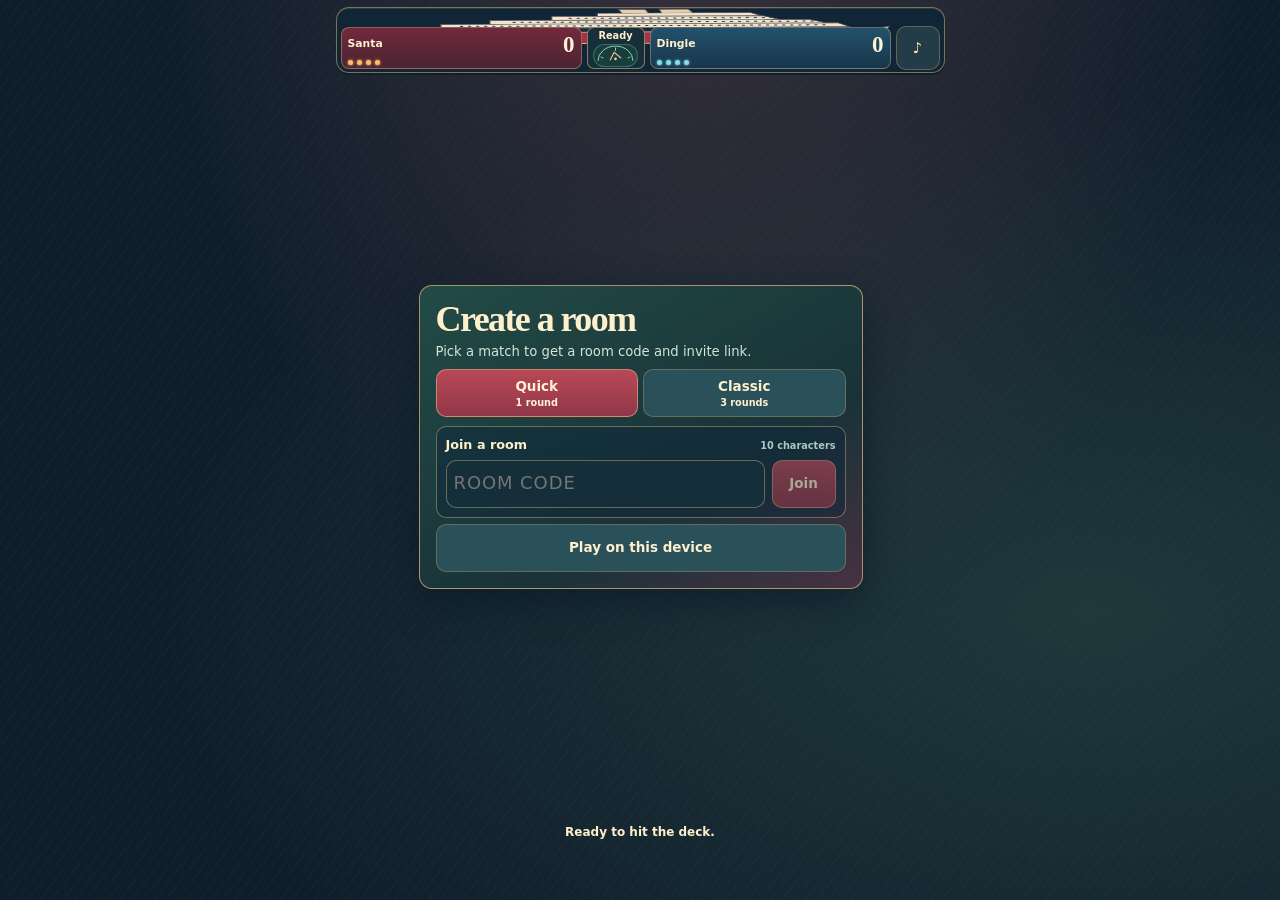
==== commit 9548d15e: "Turn elves to aim and add deck chatter" ====
--- a/elf-shuffleboard/index.html
+++ b/elf-shuffleboard/index.html
@@ -116,15 +116,51 @@
  #lobby .lobby-card:has(#joinCode:focus) #joinForm{margin:0}
 }
 }
+
+/* Fresh liner artwork and a compact, shot-counting maritime dashboard. */
+@layer elf-overboard {
+#game{--dashboard-h:66px;grid-template-rows:var(--dashboard-h) minmax(0,1fr) 91px}
+.scoreboard{position:relative;height:var(--dashboard-h);grid-template-columns:minmax(0,1fr) 58px minmax(0,1fr) 44px;gap:5px;padding:18px 4px 2px;background:#102535;border-radius:13px}
+.ship-profile{position:absolute;inset:0 0 auto;width:100%;height:44px;pointer-events:none;opacity:.95}
+.team{position:relative;z-index:1;display:grid;grid-template-columns:minmax(0,1fr) auto;grid-template-rows:1fr 7px;gap:2px 3px;height:42px;padding:3px 6px 2px;background:#102e3b;border-color:#d1af8b70}
+.team span:not(.shot-lamps){overflow:hidden;text-overflow:ellipsis}
+.team strong{grid-column:2;grid-row:1}
+.team.red{background:linear-gradient(#72293b,#4b2432)}
+.team.blue{background:linear-gradient(#23516b,#17364a)}
+.shot-lamps{grid-column:1/3;display:flex;gap:4px;align-items:center}
+.shot-lamps i{width:5px;height:5px;border-radius:100%;box-shadow:0 0 3px #ffc479;background:#ffbb68}
+.team.blue .shot-lamps i{background:#83ddea;box-shadow:0 0 3px #83ddea}
+.shot-lamps .spent,.team.blue .shot-lamps .spent{background:#40525a;box-shadow:none;opacity:.65}
+.condition-cluster{position:relative;z-index:1;display:grid;grid-template-rows:14px 22px;justify-items:center;align-content:center;min-width:0;align-self:center;padding:2px 3px;border:1px solid #c8a785a0;border-radius:7px;background:#172f39}
+#turnLabel{width:auto;white-space:nowrap;padding:0;font-size:.65rem}
+.sea-dial{width:45px;height:23px;border-radius:12px;background:#183d3d;border:1px solid #6eb4a963}
+.sea-dial svg{width:100%;height:100%;display:block}
+#mute{position:relative;z-index:1}
+@media(orientation:landscape) and (min-width:550px) and (max-height:510px){
+ #game{grid-template-rows:var(--dashboard-h) minmax(0,1fr)}
+}
+}
 .top-tools{display:flex;align-items:center}
 </style></head>
 <body><main id="game" aria-label="Elf Overboard">
 
 <section class="scoreboard" aria-label="Match scoreboard">
-<div class="team red"><span>Red</span><strong id="redScore">0</strong></div><strong id="turnLabel">Shuffleboard</strong><div class="team blue"><span>Blue</span><strong id="blueScore">0</strong></div>
+<svg id="shipProfile" class="ship-profile" viewBox="0 0 520 70" aria-hidden="true" preserveAspectRatio="none">
+<path d="M68 35H442L472 32 455 50Q451 55 437 56H103Q77 55 68 35Z" fill="#b23148" stroke="#fde8bd" stroke-width="1.25"/>
+<path d="M79 31H439V38H73L68 34Z" fill="#152a37" stroke="#fde8bd" stroke-width="1"/>
+<path d="M89 31V25H429L439 31ZM131 25V19H404L420 25ZM184 19V13H365L379 19ZM223 13V8H354L364 13Z" fill="#fff0d5" stroke="#564c5a" stroke-width="1"/>
+<path d="M244 8L241 2H264L267 8M278 8L276 2H301L305 8" fill="#f2d8b3" stroke="#564c5a" stroke-width="1"/>
+<path d="M106 28H423M151 22H410M199 16H372" stroke="#254558" stroke-width="1.6" stroke-dasharray="1.4 5.5" stroke-linecap="round"/>
+</svg>
+<div class="team red"><span>Santa</span><strong id="redScore">0</strong><span class="shot-lamps" id="redLamps" aria-hidden="true"><i></i><i></i><i></i><i></i></span></div>
+<div class="condition-cluster"><strong id="turnLabel">Shuffleboard</strong>
+<div id="seaDial" class="sea-dial" role="img" aria-label="Ship condition: level" title="Ship tilt nudges the shot direction slightly at release">
+<svg viewBox="0 0 64 26" aria-hidden="true"><path d="M6 21a26 22 0 0 1 52 0" fill="none" stroke="#8bd6bf" stroke-width="1.45"/><path d="M10 15l4 2M32 1v5M54 15l-4 2" stroke="#f0dca9" stroke-width="1.2"/><g id="seaNeedle" transform="rotate(0 32 18)"><path d="M24 18L32 8l8 10" stroke="#ffce8b" stroke-width="1.6" stroke-linecap="round" fill="none"/><circle cx="32" cy="18" r="2" fill="#ffce8b"/></g></svg>
+</div></div>
+<div class="team blue"><span>Dingle</span><strong id="blueScore">0</strong><span class="shot-lamps" id="blueLamps" aria-hidden="true"><i></i><i></i><i></i><i></i></span></div>
 <button id="mute" type="button" aria-pressed="false" aria-label="Mute sound">♪</button>
 </section>
-<div class="deck-slot"><section id="boardWrap"><canvas id="board" width="520" height="780" tabindex="0" aria-label="Shuffleboard deck. Pull an elf back toward you and release to slide. Arrow keys aim; hold and release Space to shoot."></canvas>
+<div class="deck-slot"><section id="boardWrap"><canvas id="board" width="520" height="780" tabindex="0" aria-label="Shuffleboard deck. Pull an elf back toward you and release to slide. Arrow keys place the elf; Shift plus arrows aim. Hold and release Space to shoot."></canvas>
 <section class="lobby" id="invitePanel" aria-labelledby="inviteHeading" hidden>
 <div class="lobby-card invite-card"><h2 id="inviteHeading">Room code</h2><strong id="inviteCode"></strong>
 <p>Share the link, or have your friend enter this code.</p>
@@ -147,5 +183,5 @@
 <h2 id="inviteDialogTitle">Invite a friend</h2><p id="inviteHelp">Copy this link and send it to your friend.</p>
 <input id="inviteURL" aria-label="Invite link" readonly inputmode="none"><div class="mode-row"><button id="manualCopy" type="button">Copy link</button><button id="closeInvite" type="button">Done</button></div>
 </dialog>
-</main><script>(()=>{var qe={"new-coffee":{bytes:"SUQzBAAAAAAAIlRTU0UAAAAOAAADTGF2ZjYxLjcuMTAzAAAAAAAAAAAAAAD/84TAAAAAAAAAAAAASW5mbwAAAA8AAAAqAAAYYAANDRMTGRkZHx8lJSsrKzExNzc3PT1CQkhISE5OVFRaWlpgYGZmZmxscnJ4eHh+foODiYmJj4+VlZWbm6Ghp6enra2zs7O5ub+/xMTEysrQ0NbW1tzc4uLi6Oju7vT09Pr6//8AAAAATGF2YzYxLjE5AAAAAAAAAAAAAAAAJAPyAAAAAAAAGGCmvZTJAAAAAAAAAAAAAAAAAAAAAAAAAAAAAAD/82TEABzhyjgBT3gApl/HbDkLg0ErAWAMA/HqfQ9nhJwnZOzrc1IWweguDgwMkSkBgVjJKoHpzk7VaIIIZDaLYLgTg6FZE1d+rGSJq79/uivfx///h/HviA8eRMvHlPSA8pDVjJq990ePH973fsbPOnCdlzUc9HgIBlQYLn/V4YV4dDIzKZpn+73VgAAG+Qf/82TEDyEiSt7Xj3gCA1VQxINXm+wtR6LafVavJ5BLmnDkWGImawfh2g2VHPrA/pYy2DpbU+eLA4R/1wl5q3O5WxfTW6R6U8sb1fLLdTTI8xT3hx4kJxdp6zc9jv6MLdJr9+/wz211TVvYWTVL2vSLuSNrXdR2Sn/vr/9V39////WIhZAFMB8b+MWsnjORajb/82TEDSBSDr1Hz3gCe8FhTrYsJlc0ThfDpiizATJWknDUF1fHIiDhQhxTb0oUxKhJwtCePAvjgq8IpURpqRK6jXvBnvjVpYdr5eQJsvqNdveWEzsTDBxSlvJik/jUxF/haeL7aybxN3D7rF+/je//ACqGUJBUr/54wAKjjErml3rVlYSe/Gfd386DGdhrWVD/82TEDh/yrsnmwkb/0hvDC6+GWq1NGn+o3laQ/ESk0hMugAMK0TQlQEpgsGgs6VkrIVNDBhsVbUa1bYloJ6xJL/7sWrHiAZM7iqhO9S/vQZBaNyjin360TXPPXsBqoizzfBNEt/5j+T5//28nb26TB3MdkFqvYoe7fPW9/udtdYDibwLNrkazilXXd5bTfF3/82TEER9KwroGw8rfVqfi1a5TWueEO4R8ARBpKGb7zq1q0fMaccqb+4MWtmKMuxisB9rMX2vrNpm9EM8r+f/e8ZyizqOkgyUpqLpidvXKttsC0yHFYqhhZGFgQOoPK3FpWX1//1K1bFemn0X7TVeQaOCMEWPFYJ1tKoBAAZ+DrTmo47JhyYxNDGDS41v8Odz/82TEFh9hupCmFp46oDhRACC7E6AUCBRILas/9/rV1U2NjdPb6xmBDgRz9UicI2TWJe0NWd7BXIn4oQTQH5TqNFrscilW3kEvouhfCYnQrycMaXwXFQwHJqMmxVJ9krhcwmR7EYjSTrcFzQhPiN0J/2CY8WpRAAIDwBe1BcZRk4bcJxQhhtGNRZRDVWVU+E7/82TEGxup0p4mThhQu+6BZCIO69jUB6uMInFh2s5yNc7f+7mlB4VFp+wJZPV2bSEhO/rSlemQzpYCtFkN6uUcsUZ5xR7Jg9D1r9iyX8cth+xW7BRcZs5OvmQQNKIXp+h1sA/AXAc1vKITOr+4wl0HHQ26sjnoNhYjFNlcBhnpIcYJpCF9YcbuECCEEt+2Bx3/82TELydSVqluywtv5G2quyud6nUchWx6ZNPRN2IzLmt0qv3JSEKBgwtBx9EYMCMoOT4Hj0rvCXg9iWXCouBQkGciX5gI47t35hxL10nMQ35esbs5toYIbLG//qPwuqfOv/8ljhMooouySp8B0f55yAgAAI4/3tO6gZbVcIACQ3gV1ul4FVOOMnSFbvt4qFL/82TEFByJisImfgzml0Rr1OqhqNUqzbCtNmR4jlQ3J2b2rrvSR/qakYgaUbZo1UnlQBQAgtSuik7mxVMSNk6jcU7kpIukyRIxBt1ziEMsCB1ousVEUkQgfd9ZVo9rNnw68NwViKInlXLOzyrgA8Ae9c3XZphqUNtqq+fApSXb1mZDTzZAvgRoMqQQosHINVP/82TEJBw52qFGewz4AcqUaWNo5XEmn5ejaEwOzJ6TisLToyJStq9eJJJHVaewLp20NVtracnTR8qhHEAoBXI4YoGxxCnKm9zRC/MP275kyCiEkOWZKq8RAJ0gNQswVM/glcXU5kkZTewkFgKWAnjuHU2PiXDnQgOoArEY8j7EsH51K7bLM40qPoz1hvF4ik7/82TENhvJ5nQFT2ADOk5wbQ1W0ao5XP9da0rcsz2pQan1735olGxztUzy3oXep8JjE9e6EtW1qz2Wx12PVWoS3RWv8USGKnnVqmmfPoiCqVhIZuHACCU42RGWmkIQQ4wueZIYQwCJjSCBxRmaFnDGLJgGvlAqCMAiM+GgQcAka7DNUhoRDTMX1bCpo1lQ9x3/82TESS96XkQBmcgBhajqRT0y5kNauRMv7FlSvNASA4vnE2fTat7aRlOBakvgR9qV2WxKjlsMuxKWfZS5Qx54dcZUje0agjAYXlGpG3WBX/b2xyghlpVd9YZq7bZdFIn6nOJNskZO38qiuHK1z+c//hE/PY485///rpg9m9V/5fhhkjozHQ6XRzURYFAAAAr/82TEDh/qIrpfjGAAOfPivjAxMxHLBYVnAUBwUB4DwtoSEycBRW4oqrZPH7vywrPG4yYdxv9bUNXEsODAKAbiGHCmBBl7axCA59pbjXj2bVPYLW11ct/87GHlegwPxIDNmMkKbaILBjBO/K+8/9JDxYWjxYbrOpMyhuvWLPx6gQQBQMfw/dV9RoCawxpqy8j/82TEESFp3qVn2XgCBBkTLKYzKo00oArG9WlmXogSUsMcTYTBYvjUInqDfx2O8E/TmNNnxd8hw9JOzTUCsgHMfZ4RdUzL2l48iUq9eM+L3rmRkfsavkcn5bCDrBOGQzmwuJjvHijesy2lHOePCZJ5bbklk1AfgBTd///1IFZMe+5FcCQHg3Ad32YpKfj3UV7/82TEDh7iUrIOy8T+ll/CJpIkSOt7s1YkIRh8+Drs1XvQ4zxtXUG70rJ7bttlMMfz5mj4ZlKJ2Kl+6z9MxlRIuMVrAg1rv7y141b2jSKxRzafGlU/km1Zvt7p+qou4lr0i199etpxbVb//85HPuO2vqZCQBBpjweAWaWhxCTKB3+6zrXVVZfX79PKAuYCm4X/82TEFR3x5qmGy9MW2MNy+JP4G7v/Yx7vYWDde08hUuigr1zbUTVD1EkVGqWztUAtFZvFqXP1zr9ay1IXDv/rDDbO7QrQBxnIpTfw5sRvCjktBo90Abde5lAkE4aa/eiu8avoX7LCKPyVSg+qo+qh9wBkXAW1m+nq4BMFcZ6Jd+UR8GAl9a8GjWwaKB//L8n/82TEIByZuq2GfhjSPd6K+e+1ILEJX4n+67TxV9217rCpi77C2rZTRI4IZcRX/aLBPWf9a5QuqY2bXTk0OXjKOs+yIr37Wb6ezXJ/oXHqQc/9AKofbqbltYLawDrK8qpAwAb/VTC0k4llGrF+3msCALg9Mot3q7ghUgHKEP2BTKRjJ6ZNLwHEtpzHVD9H6pj/82TEMBvp3oymw9K2a02uoWKF2EOTK28ZuqkAY0KRVKUXCI0hyUvDbISUEQGEyFzQpZahirJY1C6ycGi0t9SZWan69u1MtLm2/C7wrSADQBz6aHsooFaBIqVvmWGwh/DOLi1brIqkiXU/Ysg+jFZo1Im3xe0XQIoMsssnSpV2NNEJwlW/miVdBRjdldZCtVv/82TEQxrB8nVGy9JVamhVLIG4ybTEqItM6hiuxcUo408iNSwgLUjuVwm+vv7FwTnf17OxuzQB8eWO8LuX4QgWNnjWOUb5sCkHXHVDao4FAlnxMEhpKfv1XKDMAikvGt2lDb/L4Fm0bXrF5PbSGkZ46+SFnU7Dg8wnriYs+BYJBMY+5XVx45JxyQmOMLEdEIX/82TEWxtp6nwGewzcngRqaAuTJub2SrY/U5MoXF8ZciTtNrgD+Y/2mbCCIjLFNskSbh13mcnRiBbY8IoTofSmn7rcltpyQxhGr9WccZ+LkErpemQ4usYMIBwJK6HCvKmBt0YJZpK/1KafsU2+QPVN5x5TSYr61UXOd8OLbLbdmjFetUN5AIKsrxD72aE83Ir/82TEcBy55pIGzsyYHcURg5AhBoA3fr/q7HBQQJQktRYO7b+JUBQAYiYXruaYnKJnJCdb+73gR1TL5nNyNEXJanmu5NSlIWBZZ8It9OcgY52HWvLNpVAf6BvPfPsBq323to+/+zFvvj6yX0nBw84WiCFACPeAiA3W74uQRzxcAflhjk2UhMc5CQpqdtwE7y3/82TEgBt5spmO08y6tGhdUimZh+qN9WuzE9hi71SwH1rQ4UeaekbXOVEpgC8SsfqpL6QkwjJUi0hrLqFG2xR5oXzX1y9rrHzj5m3WK3Q7RrZ/r7b1rNFNPd6y63am94zm01aQYGx1ugyytvvsRZt/VA0EFl9kECe1GnqIBDWKaNkFIEbRDwHTr0noQoAy9pz/82TElRyp7oQHWHgBYekmYnJoJS/atj8LVLuKLUxek4wgMTGwUTmyuK8WCOarxUzourClUUwzhWsSIjXXUy88OmeIgz6jfG7GhIXWc3VuMviItbGdPRyykejImvl5QLzFi9FJU7Utl8WsQXFI3owwiMsIECRoBgZMOCwIFQGzP36Cefyao6sZjcHt2h134dr/82TEpTVaalQBmdgAOoBQcDC5kxAYoAJjrUAAAoQkPjKrWesMuf//NQ5YlU5ln/f/11vcrhyV3q8tRie9KnGyIBhIAlAAAIQlUy5DCGW6JukRMCgyAADb5jgABAG1LyswBBnx2UoFABgiHh7rrCIITzSYKYSw4GXJWDWK1ljL/RYemlyf7mIOOqJIr0Eb7Er/82TEUjGiVo4nmsgBG0sVNwoCOqiaSXimaigo2UKJ0rdSLVEzx93KisrblL1lOTGyoKAQ3IkcTcdY197VsN5Jn+bShlEBqrsqZc9SVlqVQY/zPWgKbQM+/ZPjDcttTmWVqIU1WGZqit4/WrSlyZBO/n//87hX/X////yyVv1T4D5akACsANa1l9WUuiIgUyb/82TEDiB6OqlP2YADB73/KXBVKaF5zlselerOU1JxwEEeFjAXMEVK5gkZC5hqC7C0MMTsLJDGobaHtEAIaU0UTEukyTpdSQukZF46fQN541YgREjJF2RRRQMjAzQRTOmrKup3VZloLSMJ83Wt+7zyCLt1q//skXhlwUVKPhWi/68gBYAc10UfhJC5gaGyyBP/82TEDx/KRp1GVlBfO/UusRT1NLMxHg4RzF3vdG2cs9T5VTN4UI3LnmGCy+RxCPspJBgiYaMfSV2M6euKipFz9QzM9PSQOHEknb8oyDKSTZFjRU1BHm/+4o6DSibOspSqfkOBQHRQNCwQYwJ/Sql+pXrzWgaUv81kDP1beKpwwUAd/kYxpMIzZeoGhG+SFD3/82TEEiBaPplGykVSdcJt0selawqtBixGzOeXQQpBExZp45D4IDNQdaQ1GZgDvU1iNPq3uDVE55XBtH/VKyIkOk50njO4xciIVXis2ilnIplIikOKuGkRM9mf/hhhUsJSwqZegRJMGBOuS0lFMq4FQhuTer/zMgVKmNi9FSAIBgBrvcOYSm5LH1bKAG6eJgz/82TEEyABxpHm0l8xG0S7asUkqZ0XCLnCMUfgYMAWnNndirfoC5xiwwcHM9bGrYcLSzigyZVDRMREQmH6QQ/ypTXQDKCCCMpIpoYAK0bDJjJWiohU1UTM7k687UIgfir52nELBqJmymZSwsMr2oHBSCixH6kc//8+pmAIGACPOQA5MyCoyICZ3KoLL0l7O1T/82TEFhxJ/o1ONpZa0NWXee5pghAGyyjS4OZQ7GpXbfd/VishXMXmQCo+gjIu7pI2dIbExV9cc1GSmG0T/260Q8ljpu3t0TXjmY+nOkkmKg3DuH80TYu50svtz9lxdRaNnmOfiFwp9SpDu5nCV2uUzuqNhQGMmDgsjXikHYxBNaXNihpyGfDRAO4LABDy8Y//82TEJxxJ1nSg1hKRJaEia9EZZE+66XOagyaNYytKOLuSTQXJAzKOx2d12nIWHytlA5hCWLNsJ61BQiiPtrIG/W3OC8TpLmimij1YMMf43ZPRgCdkJM1VFAG5qxk4MwuHUKwn5nGUdqEuSsQxpay9pAWKgFMhkcKZh9taaZAQoTCQCDkupEn1ldoA4nRk8JL/82TEOBuKAngGY9JMhhCjku1/rDSjEUQPrVMgQObhap6SpRV04agRKtuTnNYxbzJpEDJOhWVfUGYKtw/pSKSBWTlGqnoc3nb52pJSQQclCZg4yt7JfvtSkMUiMcJJh0mvn0lNAehNZpq2pNPDkXLlStM0gH4cCfjf2kqxuzkZX9pXkUn4hZe0447gtA3zzOT/82TETBxp2pjA08zcSpO2lwnNNmOQ0CcJSOxvkenHBjjwmTXAGCyZMmTX92/+QLXB/IWMAfgc/+6ziENmRoHMrVw59A1hrgBBBQSup7lYwJh8C3Iyopyoa2r2R6kU4iHXtfekOMnU6oU66qxMJMTgJcP5eVY7C4koJYW5sL+ijvItGn8UTOspQ31ef6SbY7T/82TEXRxZ0q1GyV7QVhPLU3TWrf+0YiAtb/6WNqF55H0K4kGqAvArjOc4hizoA4X03lE/DnRulbOZ5VYgQOVLo0zz6o/1VH/X+rJmjTA4B8CgZBqKCIEAgh8HoTBcJwcJATAYDpoJi5anpZNve1d/tf///////3d6R/E1/F1fxy0odRNi5pxJEOho0xjXaHP/82TEbhzrFsWOeJC6TRgu6Oxd0AOqAC7RX+ngkzPpW2gwG05xCB1QdekSLaWrYnFe+ri2bRYqRSRDcySsrNPCfbewyXVMwoWJqTraojHSr29iXBnpgn5JU6J42Bq1YPWNWAcbkh+lWw53TNo59wkCiFA5ctzeWnf/SMPLFS3I2WX6VZEQS43oBvAxu3K7cFL/82TEfRvRtrWWeN8OgOjDvL0Ta+nOzWdvV7cou2fwllmXSmjqUkQiOAE24jolS2hsxAxDBro6/l/32dmZqR2mZoiauIhmIQe0jrgLGAOiwqtsIE5E7uYx3/6N//F1////9tlG7v+eKOAQ9jB1QNEVgIKqiACVfADAD91OzCVaZs2+6AgLNMJlJOi4adbeNeD/82TEkByaRr5WwNcSWycBUFPoUbNpKJbGoHNE0/l+XWw5WyhjTk+L7I69aUxjW473CIJi9YE+qjhUqTE2Q4eCCEfLwK4cq4Qo3z8VLM4OMNnTishP721DapxCLWDHfcFU1QfgMAP/4LEYnu0ws1pPvAFJx48nTKpWyOCpiNYUoY5WjARCqHwrDKjjVqagMXj/82TEoBxJ1pm2wZ64ZCVbhmW0NTrBiOdIlZHjIu1GiziYlMws0QuA3BXBHzlBgnUlSiGExqlVsyFO5aq9vVcymtbMzgyzTAFqBr5b1iYQSTwB92VrLJk0sGhepR2llMDC0YEydtOG9qWS7LVimuVLPdZ8GsePC+NSb3nFfi9c++sYhb1vG84zWal3tlw/T7z/82TEsRvB2oxOwN7UeLg+TlDBHMDmJshU6HFGSkfRJlZCP+IIUTqh/D+hvpZD+snXF1GrBv7Vlt4ABlbHL7x4npUSAEKDJicplymg/z2uc0CdksR/zjFs1JPd2Pf6VUaGQ2OENf/peGFAIlKGzVqr///lqUuXBYcsjHn4zX//+4qqyw7lIcjQytZb3yVf////82TExR2h3oTnWHgA5qpZikRmW5pTwNQHFxGYU1p5kLSYEf6Vf///+hAnMjyXtUseVQZNKCrdzLest61//////L4CmoZ721pIQfCvN9v///0aNOkSII6MbKabcod//////nACMI84kAkHDzWPKN+TY5+KTEFNRTMuMTAwqqqqqqqqqqqqqqqqqqqqqqqqqqr/82TE0SzqAkAlm9ABqqqqqqqqqkxBTUUzLjEwMKqqqqqqqqqqqqqqqqqqqqqqqqqqqqqqqqqqqqqqqqqqqqqqqqqqqqqqqqqqqqqqqqqqqqqqqqqqqqqqqqqqqqqqqqqqqqqqqqqqqqqqqqqqqqqqqqqqqqqqqqqqqqqqqqqqqqqqqqqqqqqqqqqqqqqqqqr/82TEfAAAA0gBwAAAqqqqqqqqqqqqqqqqqqqqqqqqqqqqqqqqqqqqqqqqqqqqqqqqqqqqqqqqqqqqqqqqqqqqqqqqqqqqqqqqqqqqqqqqqqqqqqqqqqqqqqqqqqqqqqqqqqqqqqqqqqqqqqqqqqqqqqqqqqqqqqqqqqqqqqqqqqqqqqqqqqqqqqqqqqqqqqo=",events:["idle"]},"new-sunscreen":{bytes:"SUQzBAAAAAAAIlRTU0UAAAAOAAADTGF2ZjYxLjcuMTAzAAAAAAAAAAAAAAD/84TAAAAAAAAAAAAASW5mbwAAAA8AAAAzAAAdcAALEBAVFRoaHh4jIygoLS0yMjc3PDxBQUZGS0tPT1RUWVleXmNjaGhtbXJyd3d7e4CAhYqKj4+UlJmZnp6jo6enrKyxsba2u7vAwMXFysrPz9PT2Njd3eLi5+fs7PHx9vb7+/8AAAAATGF2YzYxLjE5AAAAAAAAAAAAAAAAJALRAAAAAAAAHXC0r5FiAAAAAAAAAAAAAAAAAAAAAAAAAAAAAAD/82TEABvh4jgBSXgA9QhDroycUAgAAECRcLgmGyRiKMVituoMZzkHIWtm4JoPxMhHAwDIgp800PV7O8iZhq9Xq+PhXv8PHmr3w/j7xSlKUvDfv9wHjyryJDY1e/j3vSA8eahsavfxKv1ez7gPIl73viA8iZePKCcHz//BBYh3RXVrG0Y1Y43JP6AABXgqiaP/82TEEyHSSvL/mGAD0ywL8AJjtod2ciDTXZ5g8cKwvyDc/jKgkQphEcudk9QwXScV5jKg/ldX5ILAmFxeuJsKg6aWH6/1/0IjaTrF9uk1gO6T/TKz17uQL5yEzcnjRyh+/dzfph02+6d5s0Wyyeqqu2cpMz8z0zJm9FSZmZmZWVrVkQMV4ErYxuVLszM+wrj/82TEDh9R+rnnz3gCXYrCwTKptg/2YjqWwwFRn61qLFXSqCMoQvCWpHhMTMrniiN4XUbh6nFA1823Ac2RjjO9+ldfUKI3rUNdxIrlGXnNYOeOoko8V0TdGGBmjU9mktG//1r///L23xLFzTcQ2v0rMHjV/8RMW6hTEKXFlXWBIgd4GGG7Fqel2NzuMBCqiIH/82TEEyEyRrYmww02YlcpkWsr+GMRexK2HmeV4t3CzvB/ppuLQZRSuTP7m1CQdxQDC15n5yNo51beZ3LZHq2xm+Bw+cnGzlwvABhICQYF4r0MiwjdVCKbQrm86P5ieratgcBl/EfrXT/9LIv/tkTqpU7/gxPioqoSCZ10E1CdvCIJgMz1QEjQGq5GSAEXMSz/82TEESAR2qVmNl5+t4Zf3PK83YEiHMqPGN/Wu38P+5boWBsCiks5///PmJHBBIEr15Z/mNe935OFUcaHR5t6z8duXTWUonpWvbSPXxCHEmYvCxl+jkrIa46vHrPCJ7GbXdF/M+f84l3ICR3/kQhZ/xcCNA0fEAWeSZIGVTAABgB/e2qS3KINfpHYySA3E4P/82TEEyE51pXm09kUOpuQzl/jrfKlWu4xfkyq44qgWEvdZp+05znWeZuGeN8DKOHEVxrq7mfRvGs3hIR3IQeWtwv9ImOpjvLC4RsSNfbrqhbOkT4nRLzXgq1CTqTxQhKU4MEXFUmS0NR1IatUFV0Mw/56OBpXH9jqokPZ3+ogQMAH9w+Ou+6T7mVTnq1Hl3n/82TEERu5zoym08yXshoyOHj1tFGCOvlsTsUlJeTYHcKUcDjKuzET5+Cjey0KJufJNhzvcRrHBS8OS6VunKXxbmqw6WM1PdtCiR/jvK07NKJWfhJJcmgENpdNpzQlUoyDGs83A//qp9oLGYYQVAGO61ellsjEBQ+AUSoGNATMMykvGNGiBqYEkuxh73xJyHH/82TEJRxR+pTO0wzuIg66kRBqeNgzPgMHZkRS0hKIjy1F9I2S4g3rDRaoq5qezDt4ZVlEmxaEZ1fM11EFGUrJl3dUTtQQr96vF/uzNAwPedlrPklF8CAJutWCBoAz7d/6CVmDHqIJHT7kxlwUxQZecGHJTKJZ4iLBER1KPlymggQl0aotAksy0QgxI24hmH7/82TENh0SOpiu088qQXCjs4MavbZgjzcmGPikU3hMHGBr/lhvfJKJamM6kYDAcCe7RoaOvnKKypxxLRj+lZu2/3e/9yRoKE1UADqVgspl4Ad7v/1dTRdeDYz2pB6wgg+1+Tv4TFKSIEKXvf+XxyhNOH9uiQF0bgYCatA3BTq6Ewex9XO0piEE4QiGxthzhWH/82TERBuJqrFuw8y6dDQiX/Offn8quI/+G0AAAqGOlOIz866IIYWFRBvMeb8sJyAhCTTj9wvHKmzQMAFNwHqXOqLIj5YYhGlmQ+QFoWB236zAZg7hvqvN/l6rWqJ/iV6cpNSXue8UdH6dKOUF/mzEIYAQXKEQokVJFCxc/kZzaVyp009mGctTjFpQ5gw+1V3/82TEWBzp/r4Wg9C2avSv54IRhn+5AifeJ0GwiFWsSxyVRXD6XPQ3RZCyEagAT3A1bzqxiV6iaOpEmMU+8LnBxG6jC9XxiSEEmHkCZPUuSRUQcMRWza2269pEtr4hWtFE9Nx75L1kJ8WJ7/N8bhJrh9a0T4j/JhOonUjk1L6IQu1XP/t91s8y5xnQ/9859Fn/82TEZxwx/r5Ww8yeng0Iuj+MdbO+eaNAKOAH678btYSkcwAcPSoteq281gggSYb38195YnAOa/zoiz15yURuNDSi69+CJGQonI79y2D0DCmS9lCQNtFhQghNieLvQFBwnAIEwoeBPYozAYQ4Bi91ruQjHK48p0ZXm//7shg54PiDKOWQQ2oLYDfNfhljeT3/82TEeRsiRq2Gwkreh/sC5fjXnLU4lpIssmZ/MhqbHwl9b/17Hvb71reI0VKb+97xmEsM2//7NrDAtvT2+GJnEKjQ8siqQgMslZdnVbPDmkJkmUJGeqIrgCkVB0FrinFLdUUq9mjD0EYKJb58fxVqXX93TFAr2W09GlUlVvf/voh1DwAk90gAMJL/QDeB1G7/82TEjyG6RrGOw9DfcmYe2Cqg7m54zIGK3Ee9a5mK3FGHOTrUIAZEiMs0wwODQajqleEBWdj/+YjX95Q1TZ6AGGgQJKizhYY59xMK1OmicpoqvGZIuT9VKt3a2/85/+PGbjzJX+FQEHXf8NFjwKgq4tFw0wguGGB4A//+9Xl6BYp4lhO5Wb9BKwAAa5UGv3r/82TEixwx2rWWgh8SwsyuXupFj8UfQIQTCv/rr0admf1TKLumplyY+6mvqiFv0fkzIqy+EkXZ/qB2hRfFG9Uz4bqNYi/OK6YiDEu3fULb1OwHLG9axCtfWLS68esX/5vIxHumag4B+GfIzFWXIcTWn0u6s2jm4rbY+ANgxUxEAWrXVjjtssTXMOHhoUe2K37/82TEnRxR/pROyl7wPSJn5fx5IthnV3KW7T0PzuOMquTzgobwNnErrxxF0gSLTjpYyiiqs2EdHApoAATcxocZIGADYUQGBBp9mwBAQghvAMtWKjikUgwW9T9KAzcVdv0u+GjPUjXCC/DoKCRluDSXLuttCZRcxqSunuSi2qR3IkoKFyf5IhQhQ9baNBklG///82TErjQi9oAG3pL/907gJ0e/5Vo2LudXC28nO/Jy4rEl7tyiIw2e8PdQXbqcWzpSAKsc/mGFyZaMAUoWB2DSnO9AbTDA0IDt6JK6qtqd3HBGBGdBCIFnK9Wwoy9b91df+emiL35hnfzxjxgHI4S2ksQ3m0pfBvirHntV4ZTKMlQ4UhYyE3oZkMTok9i3bjz/82TEYDFjGo1G3k8eStXLW3SCohhgs3mn1jjgMoBzQ72jUkG4Epo1jsxSJLUMsfmX4wxRShYFZ9eCpfLEAbvOy4EV/uHyP+bxxx/nMf81rTjj/qdb/3RiIDS4OBsiqVUVAtDR72HBsD4UUqOnlHfiIX6q8kC6QBbhb7luvMfgoesNCbX8r3J8qMXXU5//8kD/82TEHSRx4rGWwx9mdUrZCrHf5HQocOEwB7KSx+m5F7mSM7i9Jemo4FRCK4YdGirI9iaKoAwiI8n/ofFleib/pZcb/Gs5tIolm8N3POnQbIuxtN8z/0kUSNUcem/iCwQIr6WaK1qg99R8ycQr+GjWIgcD+EmilJ3QEnPURMorBNWuUAIEJgHy6OMiNQQENvT/82TEDh752qoGjl6uGsmgLWEYGVTP67lbbIATgOplh3/7VT1Fi3ky/dM2P4IhBxHHVYW0SGPC3vNqwZF5/vWK9sjEZRESn3T5Tzjv4g3daF1IUoGFXIuiSOY0SNLN9WgR4Mdob4z3WWF7I89S/993/jCNrboWWA6hpFmgARoAx/DWFipBoXFCDpunt5QxJkn/82TEFRup1qVmy8ze8R0BoEOyLDwKrxcgTsT0/sp4AxT6mtr3iH+BmR1Ye9+G8Vt9f+vu3OVvvcCE0E9Ml7r13AsuGbF48kzfBKEhKEs6sjtZQsDCS8VP7Qc0+s1M0SOwn+sagGtSwMaAP7lqcuVHGLOpqZRavO0CDydRGADoGsZ46K54UBMW031pLcJaxbD/82TEKRtJ5qDGwx6+X+JBqhoY+npwhneaaOHl2HLzOlydnKNVUKOqubgPzVW6VF8ty5sp5FIhDeUK4ZKQu8js94n+LYtXf+NZiZ8R43+OFg/VcAEKAN/jhTzV2yqYnCNSt53LUAsZSSNYCeffN2+TrH671/vascR5tFMVpDfsR2LthpK6c1/QkRwxs2+8w3j/82TEPhwJ1p1m08ze5/PzI3aZyVRswIKynjBOs9HuYC6qX03SfBDDNYFJrDoHgieosz95mK76oaDhKz9ySfWqwEIAN7z+X3YDVObqFCXKmaPrA2MCJ4zwNDErOuxsSG6U29U1DogkJUM1s7718czLC1VzYFaPonRowWa/f3SmynXtfN9lh+v59eU2aPkZ6yf/82TEUBzCApjGw9jSASkU6EYDpWKY0E9OlWG8KubQNwUv8NIJutjnKVn4NSO6wIpgEwwA/gvnNhHaA+RNSXJa7arUNYF8uDKodZjUZCVpFLeTrhEvD8zkszKZ0VLxDzyTNJZKkgNjiNmSV6+szqKVvZRE9tfESjym+QH/nhwXT5NILjgoZWxwm91h0YjtEZf/82TEYB0SVpVmeZjYHOOj4zey952fmZmp+uA4VzQrqnOqggDcTs1h08RjKGu0OjlaLAS9S8VZNNaOdULqMnTKKbfGYyTzjHThnHSeTHpPNlCsXj2ivbQ3juNPLGhPlKpFU1obMuoynq9w3Q1pPbbV9Eto6T/vAjocqGtGtq25rK6UaGKFnVcR/HkguMlZv97/82TEbhzKQojgYZ65vAgzWdLVEkAmvjC6aQgB8OzXh1uXiMp90uaxkqTIpJVyBGLMB7TRrWi0G2Uk9KB1kTxFcuEFKobnWizhak3DqrUbjSdFAcIrmxprvnR8geZ2od+QgOG6JAOnjQQWRHiKQMzo+YOy2kd1ezdtSXcNXqoQAAaPkhUkZYytmyP70RT7UOL/82TEfRqKGomASZi9maUwkQFAXm91JHUA28VpO2MjEX10r6Wr5OsuDm62DL0p7T2UJNl9EozOZlOblf4pT+KqqmRZlATEIGyCcyx0mYF4J4DYkCJPigVBEekKA0XSEEZpnsfBqwh5T40I/lWWX3WyxIg0AY65NyKngARXnjEbfBthGAKYgxQkEdjxZNDcg3j/82TElRwKCooCNhIxOk1seTJxlMtjQICIqAwaEjLSwNhEABC4MBTEHfU7fMEh0wyBWISPUqm7A4BjDAqBwtUCqv2z5msOl/zCIZS+f+hiEIekBMEcuZP6g6Kr1HnxsOT7Jm774YxBY/RPUm1QRDRldQyWf96BkZCK2Tn2h4NKUwWHQP53m6u2Qh0ASNsNiGX/82TEpyVZ1r5ezxaaqu/htVKA5YRANPW2MrsNjMOkCdm5HJ6ZlywKAptbWVqigZN4CpQwe+cYkL1qpsFHFQIAP52avfG3MTjhvK93+wFANHlcq1KWJPNGOTOqt75TF7e9Zw1Rp/Pq68Sfq49TzDAMCh0H1A4Ggqy16XISVBHEq4z1Czgv0DkPQgQSFntSP3L/82TElCsKupVm0sXjIu1vXTfymQzs2Xt//RHETHE6/cpO+uNKVfKAIQgPAZ26+7Vn9ITwxFeph3G6IFiyzgZdZpdwClVQjgQ4ZxfVQFSPkcDJHxfVm0wHP+tcMR1C9QuR/Hx6UcCft+paxWht85tVrv9M9NatVmY1xkJQTnjs1xKEpQAci5r4OkxTb03iWrX/82TEah1Z4q2uw9i2lGC3uKy3/waCrq3KyAEA4A3ljh2pTrAGCFnsTDQCn/OlmiEmLZB5a3lrG1lGk9QURFhY41Lc/xZjwGA0tjFG7EK8o2ZgbqwmotwAuCVOSew2hLCptEsZvM3cZulKknH3KP68kQLsxIycQriINIZPFI9cCZFNFNjUtgfAKUVjeXtolWn/82TEdx9SBpEG09Lt/u9O/8XDaghgBz/3vCyi8DRs/H9DjiArNDLHDhI6HJMgEHhevs9VAPUGkaSrn1jcQ/poT+NnVE8TohJ6G+U0c0bumRlRL2A91i1Xrxag1zh69hP3DbXfUaE2+6lPlSKlWzwirJIL8wXCLTmJgOwVIgAZUZ8KSJpkU900qilGgKxjUnL/82TEfB9aAnym28zcglWAgAubrxumjcQC4BMHCc6QxRkFvLhfmGkEQGdCwTzKF/u/YfqG1NV7QN3CparY0m5dnd5elnKaRLxfiQoHNRFyLmfpK9ZL7Lv25mYMWY81Ot8eIcQklRpU4epRSiJpCMvXxnzd1LJbHgB8bmS+r5FkMcEPyz0AIF68LDUqMCvRTEz/82TEgR7Z/ngO5hh409DKFgBqsCuHyEha4EtXcyhE6Si4Lw9uYFcXA8TwsGmtnUbglGhfgTXOHW+M231SEcoKwvLxHF4DL0MyKCIRJ2Btu+yxIpWZxdWgmPDdIrBXuN0aZTtge2D5Ky5Yjo2lHULHeS1L/ozByIqgHlSc6saMjmQ4hyRhBgGlmJxdwWAXXTD/82TEiC2CVnAEyzC02cpxgwDFC/5hek2DQoxNchpCQg5Pw+5c0ziWxN36budyy6Dxt+oJJqShf+1X7mASCAD0inQoFyrILiEiYIQwwQk7JBQGXlWiOUFUYOMI21DH632jiNqKDQEAgvhbDISJPjaF1CvTghAJgmi0iBbFUZBlqddtjtUEHRCcHAW+Mc5zKhj/82TEVShCSo1mel54E44N7CmzFLAR58kDLsEJE+VwS8ciyU5DRYVo5zYZII4C0DVhQhdQNBrOcmzMhKob0UH2XxpSSaON85YXKcVrc5zT51mJZWskGk4VkjBWAEAHfRo9m+mF0LahMGLCjVg0/fRocWloS12Zt91rK5p6DWl31/WTmKxdBESSUbiCephCRrX/82TENx1h+o2HT2ABMY0+tZTA2LR6SUS67sJZ3YrNfzTyHHEVRFauhA2NiUTl4kllbEfCUEoAIEUAnfWsnQlLoYukyjfFdX5vxcpabdkbQZKg0S0QAD2lcM+bqhsw2Hy4aYzoAt7Zpa/xeZ9+Ao7WH4YM0lwZmIMIWKmey+Gk5kEDCoEcBYYzErvoIGJGLqT/82TERC5CWkgBmMAB9BKiJwQiHRuC5c0eogzpTJX04w+6qjNuzZdWLRJZVC05+GIsRqxJ12UxF/k3q8XuPqsRShiDYVdPbkGBKhSYKAh1mbK9lMEK+cuCbccdVZk7G2YtWWs3eyzRoa1GaV4dr8sf/+873Ne1Lpu9/P/6Rwolc1fYkkA0nAxoK7dtpOUjB4L/82TEDh+xwpjLmHgAn5S5SQemB2/bICIIkFsQxWQFC/XJ+IYdZczjUCLRq5L8qlQ4RGTAasy2cIUAlKUnJbRXHTyHtGMbOdCsZHFuVzHtWRGO8PUNRq/erXzFvFfOamziHtk1jcTV38elO/e5s4MUTMKJOHRFIg+jws7wmE44Abs8l19WIan3wXVQwkxMjOj/82TEEiGp+oAH28AATU2wLRFaC8RcQz1dgp7Mo8CAAwwOT7lzkSuG1Oxo0LiTSkhACdCqIQphybxcBzGVSa7KJZK9amoxfl8m/kMOw2tqOUdqko+3ucx3aqazlEIuxezYuYZ454/l+Gu85j3PmE/v96v5/3/v/v89c1/1q5lTH9l1gIIjTwA3v/uM4Typ+XX/82TEDh9aRqV2wwdOTozLgFIlcklBqz+NFK/Zp3xTZxr1bTI2lONfpJh/IW/26KAGKL3nKSYkb+Shl4QFpbVh+OBqZtJmQTCtswOzMzH+Jo0XktH0Dt0hYRHz6phvKUzm60cqLKMlMno4m5/6CViW/gLyS+f+2cDiHQH9qoAAvAD963NtOtaxpBERWKevQGj/82TEEx/KdrVOw8q/J2UL+esmC4FiW6ys7FG9Hl3uvl9BiyYY3BPH6ndqFPR9os3i/TqNCzkV5ol/JWVo4ykFvBVjrVCPgLakcbK9jY4EMaeRTnP5GznuiEaitdPVnacjPkOZrkXxYCCDiYwUcwcKMDhQ4QUJ8YSAVSgQlAJ78f/j3d6YqtSNtvpM4WWNz47/82TEFiFSnsmWexC/rv3be+ZaWuz/1mepa0zSn7Ozaesy7WsZ6dHzxeHFAfK4liAL2wnVJWHlpLaJLF2G2in8zxPzUOXoeqsCxpd+6+05KHRHGk/X+TDjcfR10NSxtanPUxMV48cGQBc78+fPN1i4udkw3crPmqQ+v9+81a0m1vgGbgflh1hrzc0+4oN5abT/82TEExzqos42wlC++7qv7emAuGY0kYJvgoVjU9FLPmt/8ehh51LajKWKJ/38WVjSuLOXOMrGC6ANCcTrBzZY8cIBQoipp8JMLU3PbVEpFyQFEqg4NKxle3EXU/63Hz8zxG9fVffXySphKjdbWuaIvgdwNb1dLzT2rqO4OdDUxEGK1GgHIFjwyI3GNepGBDv/82TEIhv52rmOwhKeYoKrqUc7tzVXxyzNfz6zW0iyy7ePJisBsAooBYQLCwiA8jQOOhAdDwGDSimtW984e7vfHz2Sxw4uWd9YoCDNDXIFFZ4FTpUFXAY7PWsRYEZIBmAHgDLlqkSBsZx4DJSuvPin29sNYLYTNpKV42tWaokD6ZPFa7Fad46xM25V8JdxJtf/82TENRw56p5Wwh7Yr1xe0XwhphNByIAKgagFV4cqGohXHI3og0xG02RQ0iHljb10f51Qoascrv8+mLw7WbmusmPFuAhxL5YqDAYAfzpARbuuiJwup0YfTnV7jHEtEUZDVWHkNLQwGtQJwhocDQk1MV9FNR2pE1m4OMq1W4u9ndKx2ZcHochcTzUjSnydDoX/82TERxw53oguwh7UYPE4xwEuAITDCSDePpDjqbD2R7Iwn7fEzg+YvqFPasKfUWB3zbYDVv8hFAH52AqEiTDcpMuBTZqythFbFYgIgEQYbn2YuBZpILbXl1skp3ap5NYCGBDmqpAQrM77C7WQz21CnadYU6XFcKU9h6naHH9HkRR2tSlkMoeokI8XypVTm9T/82TEWRvZ1nwGyN8MJh4tvD3W4uvaXePmvzFiiVZIMpK/ReogKtNVJJVcs8WSC4UDBq0ueHSslbgjkrAwSlYFDsHSct3hPLqUx6xAejkfwHPPau37V2nR2brRhmserdr+Rdbv2FEfVSmJeXShri+h3PQFHyIVEZ5QenzsnzWY2IyS+e8aWjzwNrK61OkTduf/82TEbBuR5nAEywzfrUcquvyyciSRCbIrYJeNnQyyEkCBQdW62zmmFBfqCmvQNyrSymURbsRh2ayl0a60a2SMo+kjr500aWprn6UvXVpwkiiJDqc2ZNioSmgAMBRZ4Wio2cNVJEnOkS6Cf6FVa/5FXaiFJEqQsJs+VxQ4rRtTdW5L/AwQq4ClDUmtwyMiKqX/82TEgBvaFlwAwZMReRlzgzGcudlmTwPm7tQmXJVn9ZdyJVQ0KSrBMhg+KyeoYIk3LXnutzY1uxWTYaQrFTrDUclbKJJohUEwVIAKAKNmHwnGXfyceGCi1Emr+WtE6AoFEJo15/7taJISeoqqTEFNRTMuMTAwqqqqqqqqqqqqqqqqqqqqqqqqqqqqqqqqqqr/82TEkxvKJhwAwkzdqqqqqqqqqqqqqqqqqqqqqqqqqqqqqqqqqqqqqqqqqqqqqqqqqqqqqqqqqqqqqqqqqqqqqqqqqqqqqqqqqqqqqqqqqqqqqqqqqqqqqqqqqqqqqqqqqqqqqqqqqqqqqqqqqqqqqqqqqqqqqqqqqqqqqqqqqqqqqqqqqqqqqqqqqqqqqqo=",events:["idle"]},"new-sandwich":{bytes:"SUQzBAAAAAAAIlRTU0UAAAAOAAADTGF2ZjYxLjcuMTAzAAAAAAAAAAAAAAD/84TAAAAAAAAAAAAASW5mbwAAAA8AAABEAAAnAAAIDBAQExcXGx4eIiYmKS0tMTQ0ODw8QENHR0tOTlJWVlldXWFkZGhsbHBzc3d7e36ChoaJjY2RlJSYnJygo6Onq6uusrK2ubm9wcTEyMzM0NPT19vb3uLi5unp7fHx9Pj4/P8AAAAATGF2YzYxLjE5AAAAAAAAAAAAAAAAJAJiAAAAAAAAJwB8ewxQAAAAAAAAAAAAAAAAAAAAAAAAAAAAAAD/82TEABtRwjgBT3gAv8UpSmobJE+GA0CcIwv4OQWBlOdC24thkL4mhLFyN8NWIeS9mIIBnAziHkvc2xOKzTArFYyPNZvelKazd/fD+Pf5vfdFe/3R4rGSJDTiseavfd36seau/fv9wFezv73fv48BXq+PvEYfU67/BBXfWWF610+oQ2IfgDckicOXHTlllLf/82TEFSDR6uI3mIgChwcWTQibv/KONfJwZQkD4+hoIHA7SNy8Ro3Q44+GEBEQJhZBFpFxgz8WgvkMGyKFFUYqPHk3N1GhqUSTMy8Xpx5dfdNNNlMpk6alqpLMXQMzebvlo1N9XL6icPpPzSCDrrDPuf/+D58IHHcPCcVVeRQhBX8b/kNh5V6TkNyL9ZzmChr/82TEFCI6psIPz5ADGR/Wr1Sk5ERALAYKzyM6QEQVGQMMxWYjmjMkQUz3diGkRKytSTuX095wvG5PtqYyNjMzWmtkWIcVySLjahuDiI0hp9OoySWiYo2dS0E2Psi2tD//SWiyXUlRs2pLV6ReTBkJPJuwLF3V/TTufi7W/FWc/H/2dJYQtwHyiWdZNhMj01b/82TEDh4Ctr3uiwsWVkjA6VhBAxMkzZZKCFhHII4pCq9HxyCcqKK9allxOLJP+c3Ux0Xx3X36e3zopq5mssraRrM/eutrAdv/7rrJiSALploTGAIxRIaICi0X7lapep/8/qhiWdzaK4m+/IhNNFKJvdLiDKMD6HSIRXX/Hz4bU9xmopkbTU4x6u8N4cLTrMX/82TEGSKyxsImetFPlYle8AmhJ2mJi+vlIhUwtN8tNtbUECBCaxkPrYTR2Jn/+oQG8n3s/aSVzSon3rE40X/SRBJAcgAgIFGGHvLDYv//I4V7rIv//mP93RwsDccLzNxCkDzyI+omSRg744uGMd7jQSPt3lX8/qMRfmVTn69a8IMA3AY/utlf/ciIDM0pL1v/82TEESBxurGGwx8Wzu56sDFAVONCwHMj7lNxxgAvMx69vZncZCU9V0memrATE+sMbyGdLiCDwRmV8Vfz1ByPy4Zr7f1jEuohLUbXHiqQw4JDx6VjtQdGCENEKPY3YrnEt6+EB4TcLZ10KzssIiQdEuM/Ch4UlgaPZGevPHZ4DAQgAvQPHa+ghoAmCTyBhsT/82TEEhuZuqYGDhgUsq8ev3U9jexEoRWe/3zkrAkbrGc2r1GmH3embT1aVW4Xbr2g6eHsxuBZ4STNltxS+vgJy9T5SRBuTqHLx46X2mG4VxXjO7DkVzBUO7yhi0TCMwBIWDeIDAmHUfIVsAFkwAZxBXa4ifRMQjxJqxq2QqSh8CVKJHtPgoGmVN5aRftQdqf/82TEJiNyVqmGel5/eRnGP8Y7qt/471UvznPB2olahbP7ucdsUKkdLpJ4KxCEqwLg0YJxubE4FvUh5BKyUg/RIBLD4JoJmcheT2RKYDOVKqUMaOp0gYYnYjw8SXLO36MUTuafGonhw9X/fpJGK5E3iQHC751tpz/4F8C/OEoS04vF7sD4YI2FRKJyMEXZ8qz/82TEGx16RsIuSZ7abIKGs5/+OyB9beZNfzlJ9nc9LQ+dhCg6FvJmU3mOq4WIUR5JCcoyXUJMBvkQnyLfI5z2xK9SL7GWGM/YO1M79SRITgrbMTHNE9okmf84+d9np/FZwmv/x//j2JI403HALgPE2mctgMiKMOkFR2+SZ5TqW90WqgVge2UeWn6nw/35rQ3/82TEKBsiSsZOM8Wm+9ukZtrl0yJMpWqeocSdGpuWyoUO5zhXZ+PC2hzFUhKKPpehuMFpfdPrEJukiwJHxwtgpXsVqpXb1ZFcf/6Ew1/SaODKcjk/6APA9lk00U2WmgrCNEhQ8soHKRZJgMET7Jr+TL3X/pbtP++6y6leORKNtCJtsLqwTXVWES9TPIYrlEj/82TEPhyZ4r4uMl9KbY/bIR/njPU2hEQkocC5UwY8E9kc/UKlgrxyq102rluYJLRJriw8smm/Ey3/+fHIc/6okVWa22SSYAXwK6ZtUJLTYoKoUL0prI6QaiSfDZJP8J3Gra247L6rBRiTGrtymJHf+/SqrKScGU6UjOEb29hw4HnjNphx3BCCazmGXZmSB2L/82TEThuKRspWS8emJNPLnAjy+CwOd2SHLF21rWtv/cr3/+xwgEf//R/uQ42qlbtctcAB8DJrKQrwLTY+LANxqJZkVzI10zu/0+vTrH+Zcpnu2bQ6T2u9MtW3utauzOZPW2uR1nLuWpWCZtyWGmpx6RDtGpMl4NQXAYAMDI4GgVlUwXU6XcXrasYzXSMJHOT/82TEYhu6RsZWYEfivf+zrQTM///rDU8dLZrvp43ABoAqctvPWa67RACQuEjaGuNuOk0+OjCYTSLjCnTBADBg48wIziwSCwOjWxyGHdXlViagbT6mp/f0hQYrfl1fnPb8H5aPzdssl/KLG01cd0g9oo7E5AuRZ7WmoAYqueZZpadZ6cAQlMx6Z7d6xdznV7j/82TEdhy5tspW5pJy8Acwz5X1diEPGT1QJDhoKx3vDKgSrHjKUX8dY75NsDa93n9pMZZBbOl6t+/oQiY7/7VAdkLLf+XuHaTa+95uSjzrqaRHWA/BABGHVVSqdPgOw/ATE3+jRr3f/w86XfiH/TyKIwjlKVrqcpHdOxBpKqADoOAH6/m6m6CAzFF+Z/WFDD//82TEhhySmrmG2ss2NtYVhjct+zNTfEPwUFX1e9zd4bOjgE0emLrP/w3q2Lfer4wpV0qtZ+Pq8WLX4p/uLL9Yzu+53BDW2Lv5gZPcvxD24KHjhHJGHD2q5fj+GWVZOCpb//n/NiWUT/ILwHAH/l3tSIjikRnwdOK2G6uCyJzH26zWXU3LxImAk5a27Oqkn37/82TElhwCSq2Gw9EW+m0gShW1rgJGUvtUUXpI6K7zMhMy4WLVMLVFpS40+VzMlyzOA+QdIM5wFsSzltXpefSlaIOaarvG4kFjtBMBI6h/yVUXgfjjdlkiLAAYIqGLA/2XZmndM3Xzr9MMsggMWM6rW4YREMEAmCxeSsspX/VO0SZmNSl00hy96TcCXZdDlKz/82TEqRpJ6pSmwZ7Y4WBDD2uQ2pW1JGwvAqYswvOIahMeawuiAJDEoy4agbE5I2ksfuD4afJPcuOXIYSCAFLXWYQAHg8AHTr4SoUkpWn0ATzDFN4EyjWBqwvmm4hgmShsuR3WDp1wE+/xmvdyqBLLMMHVy0fqARBVvFwh/6FHKajmJ3lHAgqQBRuA71cMKqT/82TEwi4aBoAG3kz8A0mF/VIpQGxNYHLgXRzHMSg5CmjBgZnxVJsXcYGoHR6LSVDSGiMxPj8vlsUCCQicfKaxxPQs7bYn2e/Yq1mzy5MUzJOSjkeVIiAzWD+QRyIxWReTViotJzhtxMtPcyDTuSv/4dLv0K9U68Qx7iUt0JqA0AGy1sQOSua9Q5LBoPFgJwP/82TEjB5huqlmRhguoCGDQTBCpXIadce9c+DWzrmeXSSifx5aCIAIEUIyMikPQ/JTUyqVUpWVV6HtvF29W0szOPNdViMkqDA6fomJQjHxao+wW68qeJJTLK0x6BdVp4WUVLhs4CJJMf5ddWDADPnkwYSmPUxm8T0uKpmU5wlh3FUrO+pdjvUnQnoNImfic6//82TElRvZtoymDhgUdVBEUGLknktNrPahr15roIEEE5tL5FddH4OZQjZO3QYAQkQYRn1hwxE8DByycgcVFwuIxUJj96jI0cxRApwMDHgj1Rrt+RgZVjApXN0Fg0TEKJY7EPhEANo3omiFVDTMU2Y2yyqmh1VCmyVQVtVFPyRLEyrKFDVEyJY6SktsyRUGhCT/82TEqBuCPoAmekT9oqEQJAaCwFF4vsofCzZhOWKkSIPikDIIio2CIpACGRS5EIUIphPsrIhTFaKKUn1ueS3Chnv5tQACAEJbIIGB9eVNo10L51nbDiNQOG+2wSsaWPJBcvvX3hMOXDh4hFh20z87tyhnDKiS6brgYeCEQICGBKGFIWblruki1roPqbwOqEf/82TEvRwiEnwFSUgBSiZD/hhLLtXHnW4lk1fjRwxp0FLwYFJBZnRoiRqRGDH/3LHWTdTBkQcfMODL5wtHsHETMKzaxjIEAMRA2scN95+t75rRgQ4cHBR8QBAwYhGXsT4ggdAmNVGJJHRBA5adzoW8MUBBTru9//////pEQixXt4c73/8CjWahAOtHobwhi+r/82TEzzOaZmmTmNAAgQujnBsngpn7AwxICQVVbL6kPtWpwcIzzBEkN8qh6gqQNNBhnSIril3FYC9aN7NwwDKW/SLYRbkMD2IefGRuUrS7ygSipZ8KiVVdkRChBKwGBAwDiwaC7pKZSUHFgLmqXxVtEBJFaRmotgegEERZQyXC+wFKDkNDlIWQ+ocZMMoENBT/82TEgy5iRoijz8ACrkZF9w6So0TOMAyMQXEUHCw33BmlCkO7a0LtR5kjrw0yBu0tf6HYtI9T3csLvKa3//v9Zf25yrUICgDD58BaOlX8uwxMbbN8TFkwXUT+XlQ6A1FgyD4wCGASQIAwRK2iueOwW1lz3XL1yTA71tjMgxDiSRPCcKCCqUmbSueJ1nNFIMT/82TETB856q1mY9lOVqgfrI3BwkPTrMXeEYCTh7ZGd8cimbC4ocJae6IyVVSAWSXJyt2NqC/OtyC/+CgSG+8BMB3tJK6lpdKi58voky6jx/G6re39LGvrQTDr3sugR0GHNNd5iIwEZAToPrWpoEhfEeQ3w95a1ZhqmgxHxPSgJ6H+PBUp4/DkQbhHP9zVByj/82TEUiRR6qlGy9My+TNJWniTp9dMUZUFvMRD0unjGOCZcnUlk2zH6o5gsqjsqFSIGRlCGB0yDQgxtSf8faR4y78V//B8PnBO9vp61VVEaCfDv9p4xOaoTE4tXP3/7WttJZ1fpf/dV9UeVnyCtyy5M4h+JtA43rjV+pSv6zmVXtf/1pVGmWSzClv1qZkSDbL/82TEQyfrFrIGwFPn+LTdNumjUicy1jUt4ZQE4cMU8OxqpyUyGkh+jtUtWGYpA1BauZ8s1aChfyMfT8mbW+Z57bDOuX/+YhqmRf+XmCZOwibkQrMMK03VmZsIGfB7ZifnGCVfQ92IsA/qFThSgUFfx1l0wqCuAT6XVjtKDeofwJgbsP3fmfVFAHRJ5vmJuCb/82TEJhsCws5Oa87u6VrRun98SmJWfVYpAaHnMnHhKIs2541CUeeqKOmuxnoKio0G5elR1ipFn+Ym3dT//6dv//+xQ9vQbB5V5I8HioaFb49f6Jks2qFKK34es0IsUqh+EmafPl25HifW6VAPIK8URQoyoy4dC0V0KzK6i10WR9b985q+CmMiXPttilGSY/v/82TEPRy6ts5Wg8suevzVJHhXef7aej+hjiqs91ZA8UAhFiHOVjgV78qiBLer//6qJl/RE/3+seKuuoEu0W4E6H81FKbpQJvA/+4zH8qMxq7z5uwFgJqdbLL/zvDmVKxnKs820gga1KnuVFNz87Cqs7M4wpA8zbKS2vHcDsb+/zaMSBKNdnsYWRHtqTsr7u3/82TETRrZtsJGfhkCOme7et/9tvzVrfhFqihJ+r+snyPuoCpZIugReCr9SnTZIAVAH/qkb+a/qlIOKrJQ45S13xFCT17VjP93HReWxurQRSZSkUyL1cnpd6Vs6afmvblDp+NOfINxoKAiBvdxRyRSYCSWYedq2rSJJy1vw8PLRft22vUPJsLwIgKKTNUpY+7/82TEZBtZ2r4mwxEyXMAwlPmyVvVD9QxGcBI4E2pqcGQkiMdscJY9gSeJokKTyGMCgGk5r0skhKExXfDspopSjDdhKkXput1VYVLhbGB4HSVoUnUJIfZomIC5ggv2QIYpva8zyacGoqNOJlyXwmfkuCqBAAmuv///oYLBICiIkeCoCJERUYBREtBIAGAF1wj/82TEeRxpvsImAxIakyMH3D1nEFQHFDiKlh0znKME1DqRaRfjSlMZIa152WjpXl9y8/ek4zh1f0rCcgKxNHTSEIx8EoXD8AlTw7Ek5IAuXPKHn3SUdQuQFZUORscmKEWqRuh0JTR88OK9hdNtZ5n/3m3Hg0n9VRQBWaFCkVyjD6DKK689iwSh25c0vL7i0hD/82TEihwZ6qGGE9g0MgIAWoPTJTJxl4kiKZy/VWazWtLJRZciMkjJQ5ci4ChmALnSVMyhRycPBrSUiRiCIoFgQJpLx6UEKQawREVKICTYoSxMgRkQ2XUSxdumSC5lqrVwvEh2YhGhCeADZpeLwgiRHSUECCD2mecmBt6Jk0cQTMqEij517S9tD5n5z6T7zSb/82TEnByx9ngGexJY2jNtZoSsxIpZZ6ikh4QXKzChRYwvizTumOn8NnJ5ktktKfAXJTv6V2CWLmTuKHAXUA7P4+okaVyesxdC8rSGOOqw8UcVWnFAzx4EzapGJYaHKYAuANV6W9Np2AgERIa+lqkM8hiLWenOg5bR4RVV87adiNGf4OAsgGocsbKJ7OLj27n/82TErB1KUpCmMx+lSz5UaWL3iNZAKA8qpZy4v96i547iLyBE+Nxf7osVk8f+wKMl9rd31J7OIhUTXQmapFqqHPUs/7TapCz1ilcDwGAFHu4FijGTb2nhEVTDEXx6gX5ZNP48wCFhOsYWIMVfmi8xdmWIUh9PfjL1pnGce19cPoGgGns0dhYemZjZ6ZtvLnr/82TEuRyiQqr22hLd07T2e61PZddq4TxiHQ7OQKVS896k3pn813WowaHTCRxdS3/jyoACoIAPaLtIAEwQZRRnpdQAaESX5uhPj+Oluf1eEkyU2qLmC06ZC9TRNSjnf3n6JCTMs844iqsP23xkFabZeQPP7+Iq9VrH2QbS8WyMQC+RrJDkEyVdCODAsetbLQv/82TEyRqh3pluDlgVdufnxgXmto6vhfWU2cnjtZMtry3OmZWO1MWqfw+exEs/N56BM4KhZNZA8F4ozFCNY4LSTNlg9TB4qTEmLqbpqeeE+mKy53u3JiY1ES+RVsrplbnTi8YmNpguVF2yD8YVyuWdHK6ijcmdWoYg1fBNw/Uq1oaQwUhTnIaCHRTgORDidIz/82TE4Rx6SpEGeZjdL6wIc7K0lL4dxey2PYKGJ0qyxMiskZXJuixlCtslQOLFqiEK9tA0sik3S6GMEP7FELDJZGtMigIehYkvISBE6ElLzdfvVLVqcMaQE6PJVlCwCSjNlYYsKz5RdYVD1YeIljK9NZQkTrnEttTpWxNoMiQIoO4Fyz3xFW+KH0o6xmgOgxf/82TE8iQKOngAel6Vl8RLKp+jZ8TjHHrX7MefUQylKgbCf3fnJQ1gQAzSsTctTfJgoHM2ZZUigYRUcykcZMRBCeA5EqvEoRkBQNskRqJwXBOPX7+VqORQazHj2kYNa3LRWOBbIjWf51xx9j/c2pnfqM/wDm/jMFU0basQs9GbFxPcbbZFYncQNgHHgMUIg+H/82TE5BzSQoVASZkN8CwbRgHVIzCJNkhRLPzO3rZ9gQxJ1WJuRWYg5eUMJm4+sBvS6ABBTRYwz0Wc1BExJTcRkhrnoB9MFEpjIYhJixgoWXXMpOw4Vf1uDugYRbo4U2V45cvB9HcQLCCnbaa6bls7cte6l1uGIDgxQREQvWABYswpnpimmeyJnj8AQMWrMwD/82TE8yNCGoXg09K5clU4WOLkoSEwmEOiXASsUDd17nqaQxB4QoE8bTFVGII5ppuuhAgy9QEGBAgKMMRA1FTTIGjRdMSTRQVaMhjwyCct4mQEDsqg5pjI25tvDpmYFOQYtlwpGUSLQ6Vod7MTjd0PFD//uKADkJc/kE2QBoeA3zLmElGQr9vVMuWBhCm0DX//82TE6TTqKngE3lj+XtIFglokLozNtEawC3pcwLq3bT60rY29ZshKuZvfv4Ub23pkTJwxF8vpviwGSTUlpkIYfh4KtQq1SIySdkVzclIBxuCubVC2v4pLDlJkQ8WE3zkXBxF3RwnQwCWF7K1PEPMcwDblYcw2a4CjSC5UMU7e/+ZXRjaf//yzx9zoMc5dhxz/82TEmCca5qVmw8sbaHrof0oQwkluCfj/tVSqIbju3tDADdxChabRHn0b/l0LaU67gZRBSEK1Td1IXE6XCWlyEI5y/97W/+r1q2v0SloSSz3j2Tzf8yjJaJruXslYjvigkNnq01PDgglJ2E5LwoHlho4Zbysz0mv9//+jb///+6FNVRaFQ8pwljq5EtBpHsb/82TEfiG7CsJGewVvzL3WtnrmG3ezlMTTuuALcD88vrOE0Pv2as5F0ofwp8aQeDY7hukHUKcCMENU9laQ892ZDWr2S36nDd40Q9jqlLmbYixzPfvzM7xe3p/y+q/aU8y23x+XI8yqqxP6cawLhMaY6hAaodKqDb+yp8v/+gwKLM+qa1p6/GtUDlCny7psMnD/82TEeh46pspWwwsyEklxwNuGf6n+M4Wpz91pkZWzXu+2m5K7tfnhXR7vNyrUu7icU/fs8oBoM5cs/XaXFLsbrTHrdygOB6FhcYorqUkogDuTiDiOyIoT7KFTPscjlgK4zVE1NgyAINYnJoSw2LutxoZ3VMfnhhOX1O4JDyRcOoW7J4YyfdWfzmENWXfKO+T/82TEhCER1rZOxBdOKo1Gk5bAL347zu7rRG54buXWZCzYvh+FdyF/d39habqSmP0s4wNRaT/QWLqAh1qOOQy3Mv+8EzyGbmZcevi8cwPTM5iwx6cpSGvUpRLWm3XxHzUtry2pVdCvJZlV0GHEAYzTnRTOdVTRUV3wqen+oU33L/Nv2Cm96QVCmAaLUqx7UL//82TEgiFaNtJWwwVP3Lf9dYCWqvgvwO3uf8w0Lv/QKUCxnmr9eNQNj9Nj8fXevX7VmVyNiNLrKUSlwZ29qozOak+L+SZQNlWLaMBD043sGvX3GvKsba/hcmcm7yQxtNRkhgRD0yA2Clc5HKtrf1SVE6//xxSIMZFS2pZKsNVhrBrERuWVQQgHAF3KlwekCuT/82TEfxzSQsouwktO8mFtOf4zaIjpgq6iy8ECW4mZicCS5CQisQxVQqMiNoVJtEKwqJmliqKwqFcZfxESku31kSJZnFmpNN6rpTclE4FhVdwh4mUoakD6ciMfQnO5+HUuUNfq1lxCtXwnpmgqdWZtfdy0OIY60nuY0Oa4uwRyo2AgJ9ZhQSb9ohggAkTh2B3/82TEjhx5tpnmwl68tIebq/tFVpHhbV+7MTvLWcZERxACQIvVJ7+kJibvVVQIkU1WWPe5nq4Rup+Xj6YFRkkpsQ6CQpaJ6EQmUg2GId2MGx/D+d4KFMLDs3hVgU04AfndUVOhRICGcwBUIeE65mZDkxkcSThhCekOux1YklW6886TBmlvPDMDqjgld8Kq15v/82TEnxrqAoQC0kcX1XOLCOx8zkk9r1fB8clky8fQ053D9iEhAXoSsZZHrB1AaQICEZTMD9kAkujGjFmgfD5NAbU7GMzbiKpEAQV2qgDn5ziLaLHarhGKUquwu1zTAiNGMhS7L7F0+5df15+9yfTdWlmVmN9lamF3ySHWSMQLvp1tcnYGCCLYh8Dv1Dl2A9//82TEthtJvoAGyg0sHAwwoiAcPCVnQ8ZutY/rzxWrFZ9aOgQxdrEkMnc/i4fEY6J87RomakABR5kB7AZXstp3zuV2IjmIGx1Bp/4cUNnB/F9o/a4xm+gsZWASDnqAyDCfbwwEJOnVGw6WXcugbwhKuU4ngKcvBIxMz/fsbkfiptKh6fZvDu3svhp8lbRDfIb/82TEyxvRzqIu0NNGIr5Y1Onqx84i0lfqN1fPAu5MmvNv7/ramTFmkQQDq42NbHrL7fp5rJKTD4ezIPnHFBOBDND6IrWQAeWAO4H9YBHO/g5yCus3BdhGVhFjfAlUbF2dpco2X5by81frxuq2kRsntA1PXN84tvFW5dLpeLiZgGYKgMEBKDEEwJEWEvh6HA3/82TE3iSaQqo2w8ze8B9H1OysK+tqkxkehqrccv5FLO+Y4DG1zvGswEDECwoAIcQCIIyMaoAVzX//9sOaOS5FZaVQl0OXJFJTjxekDWfXo/ma4gBk3gY9ygFE+1zhblSnz8PI9C2BQXhgINCkidI4TbFZZySVwtouf9f/1s1lHjbJCIgWZNGkkPZei6J62ET/82TEziPqzrWWeIfHyCJxELjANKDyZLZIwrqnTFk7+XGMlOqlTGZOWTg1IixF/zv/s0Kln7j0FeVqgAEAHspSfK5gYzpgl0EVF6W0U4GUD0RapN1Osjw/mLXmYWZxauMREKgqrO/edhw4YQzgPB5Bg5AvU8kw+YOYjKi9DElHxRB8IiYuJWiksmZKK5NkGx//82TEwRqR3rWGeZKyNtLWmqnNlN2qqly5NvVyC4PA1JP/CjiFFAHKkr3KGBLqf5SpiLoqArhLlCFwOUZUJ5NxUxZLYGyARGjMbwh5cMilJK4NFpXaspSnbMSyNFwPYAqibIoeoTYhJ+l9iZOVUx1DHUxxNTWnVad4JkXJRHk3IUxk5JadqlnudN21WpWDDbn/82TE2Rtp1p1GeNjqiZlc5YZkaaJ0zS13usW27WtG/XxcVRpuJsityIw+9LlZy9iMCwttIJL2pTBUiDUkVpeDaRyPJbJOrVZK2yMDpgjwGDLlCeKx9KxPXsK9s3eMafaoKtVaeTcC5NVl5GQ04gLCh0tPIKEDYqAAjrIPCWOQPugiBYoAOJx08TS8cCs+Oxb/82TE7iE57ngGwl7Rq6A1jJTolAPS3aKbLj7Dsd6PezlJ/rbFK0sUAcoHMtvgrZCIMiLeMxfuGHTLwLUjbBoWmm4bJ3ElE6uyQsPo4AhmXOXKI3L3bi8li1HORCQ0mGctd+XP5euxB/1ptfddsa7wuGW3MMU0qDoGZIDAhYCBgYgaxT8GnKTPMpcte6YAJBf/82TE7CC6FlgAw9i5TKhhm56aqugZXYmYoWGODACEDFAI0mFOqUDHWM107NRezj20Knxix6fXeaU0ZNMbIY7KThCVMmGNIEMunL5GmfAZKkEvxBOSBhoYh4kiBilOnI7igERVvVja3SwY5FlwJM+8D5xvt/FAO66t7bsPU0dxyIcu5GawnEfgIUhHgCanx6r/82TE7DkyWlwGzvWh00DLxiSoTEuMjquSCCWzIYl1TElSLFkCGsMTo8fjZP0y2GLo7HGn54VVhVEMWOFx2VbmGKwp7LZLbNrAINEpbEhUv0DhgASEAoxABQcIXlvkhB4AsoxCIFgwgkhQY50cq8ApIMRD3wzGldhsgpua6ryCyCZACCA2IaDHiyK0VPSmHSz/82TEijPybnzGZrNo4x0LVRmaaXDYWsAOBwAlQrQqstx5wsLASTi/oszeiRse6LQbGoQ7jx2LEbqyydIh0CIjBL/ioIkGuSfl8zPYd/6gLwObvY1GJ6OTMGEyQ4gi6QsKz6YanjnF5OerLs+fBn1Io0yzlX+zVi5L41LoYuQRqLvcsCkMumEOnF2JrBCBlpj/82TEPSVKQpWANllQYI4jKR+JlCZNzYcbYgHBxIC/CgyAGGjNPAA6E2JC4yVgUBDnRZt61PAEdYaRkQcOl6loOAzBubZmWNQpVYn3l79xkslhAMRUcmVG2JvZtU5tI9/M/K+y9Crf7WKREAkzMlFJEqTasRucLEpu0EDqOZdM14w8YdxW0j3PK9JUMUpSMcL/82TEKhv57rZESN7QbnqsUSqj0VmkeeR9Io5DzLon7sJvDpN1CRaRcRhIQKanjkMttJYhJwiUmSzEPKY81GhfZXrpVtrBiDeTWfrUKNtge38tJ2ekZJ9YIAGWkCFA3OCNJvI2lvXBUFkBhpfpUamhLz6bGY6u5bff/DtvvR/WVhRbK4ujlclek1IbbCdMaEz/82TEPRtaRrrmM8VsszIWEmCwsOlSeo0g35lAEdglhQBLV9DDwRK9Gku3x1Y4NH+YWo5j2QFRn3T/zIQG6nO9HZWQHeraihUlQ7Bsy9I33KlidMNzgSJ6zytyha5OWYYdVIm65zPQMPK824Ma6gN+FlXmkh0YqJZ36EqixfEuiUqPSTmCPdlD8MwLS7NIXY7/82TEUhzR1rJESN8ksGWGAOgMozCUFiO3ohwVepF95GpFi6l0sJBxwIU2Y4qG6nOyyZEYHMwQEyFAA6DmK5mHLJHUcN+Nq6aj05Yi0ZGnQ1+12/b04KnVxMuqKDEj8fJzJWSAi2HeX0kKHl4Oe7aS4L0WALgTFNBiBXh+kYJ2MxMH+E6LQWweBpIxCoyuUir/82TEYR0B5qpEMx9goNIil93tn26+2YOFgIOdeKLDaEs7UZIKAKes01YgkNrTkzhMSGEHIVJ2xUMk3aDHmrNSXXtAnxD+d2/1641b1VvbqqxwiKjEZTMyXVidTrgeqgYjfNM2i3qhcDGJajyQCNLqGh5OE4Ow/4i2bpe24+3aHQI1p19vk8OsX0znEhtJEZ//82TEcBzx5qpHSXgAAQBJqhozqUXY3xJClG8Xcn5L0QXEcLWWMPJUA+Rghou4LI2mqtQfHAMtd2bBgAHD01F9rdfj6eNSp2tT8WeB23/U80ZuD/y6Ho9NTMBKYpTI8AUQKBBAHmE/lKwALDDiA7LalK0kwlExCkMGdGpJnZhlMh035pGJMlSVAqAgSjQ8wpD/82TEfzUiWmjhj9AACh8uszNQEAkC56LBgiIEOG7RBjJBdIgwIhn78LsSlMScApwu0GDwgGkYj8sIYgKFgBZ1YUCCVzP1AT6oDmPSerJNf/P/13yR+5dN0f7//9xXB7cp9rrxVQoSEUilCi1UUgiSqAMAIMwIhUKkVkIIxsvXsWv//zWtcPn1cWtb1gxd1rr/82TELR1B8iQByXgBxbea5exdY8FDTpnYVbFhPo2WFiVyHIchxpFuFuFyZCVEKWj9LisD6DVI0vw9RcnbCcp0qGNBVrLFs+fPntfZ8+tFSioTYuKKTEFNRTMuMTAwqqqqqqqqqqqqqqqqqqqqqqqqqqqqqqqqqqqqqqqqqqqqqqqqqqqqqqqqqqqqqqqqqqo=",events:["idle"]},"new-fish":{bytes:"SUQzBAAAAAAAIlRTU0UAAAAOAAADTGF2ZjYxLjcuMTAzAAAAAAAAAAAAAAD/84TAAAAAAAAAAAAASW5mbwAAAA8AAAA+AAAjoAAJDQ0RFRUZGR0hISUpKS0tMTU1OT09QkJGSkpOTlJWVlpeXmJiZmpqbnJydnZ6fn6ChoaKio6SkpaWmp6eo6enq6uvs7O3u7u/v8PHx8vLz9PT19vb39/j5+fr7+/z8/f7+/8AAAAATGF2YzYxLjE5AAAAAAAAAAAAAAAAJAL+AAAAAAAAI6CTlI5dAAAAAAAAAAAAAAAAAAAAAAAAAAAAAAD/82TEAByBwigBWHgBdtL8tmgDdYKAMyjQJPhpC6IpNu2w9icBF1DWs0jQ3kTsP5Y+oh6jj7gPHlNY17w37++H8ff//o/j4YFYrHmn6sVjymv83eUy/V6vV7/D/cB5Eyxp9DzoUEEv4hYOcJGXsfAAnATyTtRoHQySq9DFAyanBRRgKZudtrKQJEbAAA90Nov/82TEESG6Tq5fmHgD1UhM0B/F3syRLY0WsTkaBUXjKkFegGgrVsycQHNH6YzpCPEzEDc1TaaPAc7Mka15VU0n8o10xsTHDmiar++YFP75f7ZPr4gx2TUd+2x5zI28xI8J+lK4c397//Bb65rA1vqdHZn3/r4pv////xN+H////Fh1EpSAlZLGgXwBr7j0QUz/82TEDSB6Rr5f2HgCjTellT/ymnWWEDiSvCs7UzlQuXTTTY1tOIZNOxP2yGrHC0JSrz1Rubq1aePOr4bG3PVeryFqs0FylBOwM4FMORVk8ToKcbg6DcTpjl0H7CLnum7Rdv/XOWSBE8C19+BrHv/////7U16Ulp//9f///01vy1dVWKU0AcsS3YAwDKN2lkD/82TEDh7hmqDmFh4u03HGTmrYR+ggs8LQ7QhAsDy1awCemcZGt43BiK9Xv9+kGjG/v81fJg6C2IQsISKcD7HMBbDVl7BvBNAXQWSEj/MyChKyrlykoEjC9gPplpOGBGs0qVXPHctfWkoMgoKFGpFQbQG9Ye+ggFVikUVCAhgA1+H5U0RdIzBFCaECpbVxa43/82TEFSFKBpVm1gbeXMPoBUBNeC6LtWzbVIyyT3csYdfWE2//+7jMMO3F/1/2XoUPQBrrp2UI3GUA48YEsIyJp6Pr0l3RQxvGl4xRtHSl2VO7sPRiYxmIaf2ckcMdlMQtxNypmvOaywYMgtkINAar8pbPj5f5UIfbBUiciqpAQAf+sq9eGwsFGCQQhEi7jVr/82TEEiFZ7oym282Gjhhu0Eih0Z2TpNJdTuXxt+H2VRYBYr3+YPo803Jrd+zK4bTcgZzp6zE4xxpzNhGCPQuyD2mp6qmLNNuilGm+brASL7TR2oFEw4aEOcvrva2p6ZfthdFU8ZnUKZKua3QhhAWxAYIflR8e/9x+QhWJKu+JQLXgiFQGeAGb5ltWGURYmVz/82TEDyBiVrmWeN7batlG99PCYGvUlgcSXHrUHGIlwImyuhodClgRKFHZ4FJICQGRmdT7k8vnWEnZsa85pdkZ7FvgIfDXoa4KMcZzlzEfCRiHnHlRtisWDcEkDUD8SbmrG1C3iGKBWL6HqN/HpSkAQg8D3AHZTCFiHljgRIDgBZAWbIiYAM1YmYRK6FhLG3L/82TEEBzyUqJGSZjdI+hKuIGrZNRdCUCVkFL1isa5mu1/KdHHny/JAyzaY5X1jRsG0DDran/n81CzEmpzUOaihnsKlMqEISkYpABA8SQalmicmurjlriq4WpLAATp0ZLl+HR99rY0biMDLR+SnpkuoQGJirIqsJNgSDI6hm5GoaZSYna0EpdqBczBsWzbus//82TEHxyCUoGBSWAAsGXTHW8zmYeWbW9Y+XRqbqqPVbXNQLly50dXPWLdddqsmFk3Q45Oy00vfceXqEJ9WsOSqchya+nSkVYYxUKrylAWqMLOtxYub3LZL3RrLqPiyFmWaigxP7aOOIggNAAblUqb2Zm4ea4ZpYfEIi1evw0wuoBjBF8biLz4ZETnIgROkLv/82TEMCjiWqZdmcAAGWNq/81EVqzMQwUAD4vSopR2eWItHXXZ269I6zchbErhuclfLcllL8SzUbt5vLjA+bYV9c/ed+xV5h9u/9FnXvbmNQ3+Fazhbu2M5mH4EraqY5xhljoML3Zu7m6eW59/eFruXf+W7ll7mG8f//V7ST87nbXACAgAx3V78TVXQFMShmn/82TEDx0KOqVP2ngDeuOWvCsYBL2azV63RxCNxWzvOjGpp/8QJVlRRrUlT5mDJQbjX7gNbLav1nGa//13Bi6rm+MxdXx8Twa6reSBphZXszhLEVx+qJPZnmfQWXM+8yZxLNGvWr363n/wdf///+WJkdIqFAGt6rxMLPjpyGrkNwly8QsGbUprEmnIhGvyMR//82TEHRx6FngGyxLNWLLE57c5qmP1tITExQgBnI2eLwVAqDFcWo3pK4s1kvKXqMY7TV5Vah3aaleche6OcKhk8JoIkbIiDSJrkLBM3FWGlVXe0vLVXqq38W8dq8ktv3tGQ0QBANd1XVMJ8+JUcWrtVgKAWGuyHGqndyUxW5MVs6Ote9grrDKMbYmhbI2sgWX/82TELhv6AlwDWUgDQCoZEzZETHCMdXlc7UhkJTlNiLDRiMVo3kIqgqrbbJEkKcI5XKg9sCWRbcUzGmmF1X+TUWFUMXxhBSHShWUkcoxmCTpUDhuNq1PY1DkAAAvuM8QABG+eH4XAWMBZk2XEngAjEzluerSyGWLbTWTvvS934EVIul+nbhyyXYEh45YZ4qX/82TEQS26ZoZfj8AACfDDJ2H0ESfLclNWd3aXlfHidC5GCF/ErLrKVrqPp9JSu/jVpasZpZa/FjBYkhgddCy3PflubwBxFOKWteztV6fGiWKhuCQo5zy5CyDUYDkRah3mAQGupsasKlWOv/X////1ORhrECdw3v/9pjVbSyWYxavKO3ABQA1P6j1PDfUhiJ3/82TEDRxh4olHz2AAOZXM0rioXFKKVDlC1lUeI7y7neqymDVUWBIAYeDY7Lx2rOzJah1yaNxR/tsy1t2qVa41SZ6qkss2+z3s1d6y69Ku1YBslfHAzE/kM0uXdRoTMbMK85mja9TZYrrVaIgaFb/igWWtBhgAzqvK/96HAqJGrzZhhIWgdVqeNIhzQHGk4HP/82TEHhy57pFO3kxaC7IdjC7ATGBJDeMBCBtMG+enUgkn1rKquE2j2xmLwHspEwIzf838zOYz15lZ6DPtGMDk3ByettT8/3d0tJ6ODnm3EUozH3DevNLn6hvsQUwJq/WgAJC0UWjaU4AIs5ADX2MpUm7OCiy9d+88cCxpooKSLsq1rkbNVepPYs0thjDty1//82TELhxp5sI+RlI+uaUza/E5XKZHoLiOTth21ITUF8XMsVeV6Z93JyOAwKCU+pSpP7Yz3e4jaUz7PcqpTnrbG38rYbvuKpYRshwuQ7tJEK2QBUACTYqTbfv6OBmlab2QOsguWyms8TEUOxjuH3wclZ/qgYdEpbTJWyKbQouaBCy9ACWDLDDBW+/MrBElJC7/82TEPxzpuplGNlI+GCSVZ/086H7HIT2H2BqbkbMnrtEgQJxA3p73qkpbI7HGk41t6fT1qXzrtjTwNgggAt/WOMJgCCoA1nqzdjlHS3oOgQEoDE9z1oW2r0HKFmUHsyMM4ZVD5TxXLvyaNzEvkUZUBS9MkYyfDHHBxbcEFUYWJosETxt016yuTTzEzNY3kcL/82TEThxSApVO1lCSyCGDUgKGmpY2u6kdSnT/yOqxAO9p4b76lpqvQXPp4f6BygaqhAFju8dx2B5ybfoZAIhIxm5PnuxoYhAMFSKWzM1FpBESgAgIJhyjMDlRGxA19Iet2H3aaj6d1HmxncNBHBq64nbTEFwQrfNf7UXW42vdbZhyRFOgaAcnjl+x3kJrs77/82TEXxv52nwM5hbkvbk0wOHqaUnn9fe5al62PDXAMMse1IBQBvVMqagECgSIG5YKZgFw0BrNeVYxmBZp40rDCiE1IeNOjQEToixCW3pqlhhDkv8OCk9S+IIvFPU1NliCEjc1EIQsFHjUHNUJd3cjQah0LATLSzhuBh0LX9dSMYoaWbLGWMN3VChqv/K/1BX/82TEchyaEngE5tCQCsQB3n8zlKVRgQCJEmGg0F2GdT2ACSxiwLl2Gd0kr99K75oKDAtMYCEoApZZ4FdZ2npfpZabiN6vqTVGktziIULBIx9rHdi7Stoj48mHSAcfpLlCiHiWessXWmNzpmA819XhWzu/zifWqY1KZG5QvfWAA/CgAG+9/5hn6waaRiqQdAv/82TEghvZ1ngM4V8s4AAxoFl9mo+7O3tQFsnkLXsqtJYaQ6leYduLQRVqSixN25SIlKgHJ612WgQZ4x48X/l//9m8fawmZMj4id56Agmgkp98QB5EYAApql7HudvUWYsiOxLN1m0TqwXz6pkwAAAqRVAH62y+Zb5sLMhGRFF3oVuVw7aXLIa0NWvvXOPPROP/82TElRwx+pD22Zkxq/2GecTBRGojBKbPHh8QvmXdshTen//7v973Et4r+PjnXktoRUgLB0clZmx6cq4X5X0xasAoLTY4NHiumHf2HCo56zpvMuBOFZmv6W0iFAE1tXmTk1EzATcTPnKJ6JmsU1coLusLyfLNsP4eKZI0iZcX/utWYkalcbO423D/5mlGFX//82TEpxxqTqo2wZjf+8lkTjBTkI9liErK1DSMxE89SP0cPUIlFw3JrDY+kk8CZEZPtQnLBd7szGQhAc3YrGi9dVWtFiaIqrgBlAGAAh6fPjG9oemOy51tCPirpLHd6JpJe8hcullX9S2bKqqU5RWRJyReM0LLMrgiRsImkiZgjUihtChV4JEyhclQ2ZLBYnH/82TEuBpaUpAGYZjdShBFAJmCkiIfciYNimQy5UShUKrCmlyIoDSrp2vVUKv5SilKKgFKEFPAJAMngybnBDWmNoOsNNVAcEOAlS97zIIBgSbzBGTyh3AhNNJZaeDW0iZDK23f3JMWbXLF2ItZh5d7nNPqPxAaQSknOWBc647URf2WV7DLJLmw8u+uUui1x1n/82TE0RyqTmwBTEgBkq1GXKSZcLFSepLHEwl8UeprD6iwZaAIACA3JhKqCNa0yQpyKaxGL3wuKcuSdW8wzTZfCL0tpMXQLpHESGIl+0fTJEP4kqLmkUb8NLG7tvtv8///CAEHHATkZYxNd89F5f3zFJIgUUWJl0Ej5lEd1X6v//+iDgo1vcuFCYl2NEXh0BD/82TE4TSybmWLmcgA5u5jsR3BQ6QDE6RA6HCD7X8ZRVoJB/3b8vtd/lPf1+8qmG+Z3KTvf5K/7clkqhydrU78v/rC18ollJWoJXc/CxVnPu2bnaKH5S/8Qi884DfOw/TDXmp3gajJ26v+9UNNBbtSwyNKYM8jcFnqAvjBUMwFF8IBXq/ctgmWx6TUMvoYd3v/82TEkSZCRoXh2sAAzz13+Z73ytz6arJ24G8SsyR+ekcKnTTG6QrUf1F8xYs4UEqhEEWD6I4CSQeFOx8uuwwexwVcaMWaQtcSWn2oi8+uuGwU0IKWAJOtJQTZuVTlMZpeXqSJ4xlxeqVPsmvAgK05F1GZlAoUQU6XL+kh3hUCGIWJgOhhOwqxsq1ySBSljAL/82TEeyeaNngA0x6xUpVOUZyRkycY28iMM4XjwKEmLq9HztSPbJlI8xil/jvMDPH1zoo3Dr4JjLqfFXKspoSzWRXHpabTqlL5NPmYSy02gNoa1mfZ6vPKthv0tct12z0wXKoCVi4rAiHI5rBpNF3QGZITiEkLQKwkQ7JpyOyoN3MJC5GxQjwybrC0FIzk5Rz/82TEXyWqUnQAwx69hKLVjotqkU5yGuI6CvUAtw5lECZQwJMQ88xZSVFvMsvEYYyPb5VxVCY0q21RcOVXNkjJvxtwtLIIAMdMlDgiRBQbwgIs6qoZWJlQlkczpiMKTRCJLIEMQOwhNvttlsWtJDJSrybp8vd9ch5RIevtmaxFXi2wrshrC6UzosSUFrRFXEL/82TESx3aPnlgSZi1KpDUDWdxHBwIpwSB0EEsExsYH76ZQn0zQ7QUMS+SdUNIR4ctdHfOxIcSBjt1eVSMnAI7bzogI2FWVXs09ZNVJIhYJlZbBF9+2dMahfMStU2ztUkrpibGGj6G4NKNLcYRbzIZ1KkkzARA3BZx7N7ZHzq3zJGri+nzE30zXeIc26wp9ev/82TEVh1CQo2zSXgB4MbP0+jRvJjLDN6+uKW9q638axuDJHe4zv/19YWdkkbJMuQWA6zY1BFz1muJfiJ8pepjrJD2GFLB0s297/sJQlgAMRwf5QB4GcxSSv1NGHCAKJEf1SNbwwrTkZlFuflj1uuyRNNHOK6qMMgp1KzAUyW/VhaSjuYSDo/mRnIKQjKhR+r/82TEZDT6ZkQBmNgAVpptMjCjkDw819Snszbb0z5ONYUDMAA8ZsMDVzVQ8y9TbPEFuvAz5YCHmIFr23lK7WkhcAZa7cZjxsJqw4MvjWEZE0yQORNEgtWGjlL6bkFW9y7z/fl5pTWl+Mh/eP+AhNpwYDuk0xllLL8Aw///0JbCWjErLZZIJZIAABAVJ/kzYUT/82TEEyGyUtZXj3gCGWb6gOIqjrTCgOBnhBxj+ZFysuVAyMxGYox6E7LZkdubwUl6aagetq60/vBfwU3ltg6pO6bjn+N6f5/+NRTGMhOp1UszW13pn9qbd5156QkeTpWsjybEWJBh+rXvXVc95tQt67diBPn6//9aU/1///PeaqaQMAqzQABbgcs4TM5b11j/82TEDxyyAsJf2HgCmXGYk/X/nKSqEWk/shs/y5dfudaU9NSMXYZBk3h1ro/U4BKk2VT3Mf6vNaNjGfim/9/cjArdyYvBZ0YjJ9V1vftPv2tnVVqNjf17Txq1/xX71//b7pbf+fJ/1B1vL8h0eT5fpjOA7JgK3A//3Wr/QsscCdkVfK9QIAZFK6vfmoBC54X/82TEHxx54r22w8z2151aabmgxuCXVjlpgtAyEkMbGL6pKo4uN+NDbHm//fEEfZYrSR54dUmZi392z6s6t7M8G46KqSAZGP3yqZ5z/9/JrntP6yT4mK0gQfsDunmDWtfzAqgzADn6/djUoSZZ9h+8Imu8NF3tW38GgkrRJFe96t6Hmk5YxXyKxfccfGKMFf//82TEMBqCArWOw8r2/DGr26NjdF2QcNQPdSLd7U0pFcSk8bbvWHgwtoQh0KxVExMwRArsREVH6/dR2Taow5laAQDEBD2iiPAW6AKbgY/9zLldpch139SULnNNlRY/jMsrLJjwZbe3LI/J2gOt3LrzBSTnrdrcB8tdnKUha59gkEw5IwUlwwSGCxOdMnrNObv/82TESRvZ2r2WwwcSMwPWlzVsp5GqSYsICYirxYUz/xjUFjlRryw1QwFDZdX5pgAOuGVKUQBdkLwA/+SvTK0XRo0t/lC0sCrVhVzTZWi8heV+j3H6nIh3m+qYv1Q/EJfYtZgeMbK91ft8LfxSAW85DKVzczTj4N9VYo+fBg5EFo4oYk5ryZLbd3vy1rtIhU3/82TEXBwx9rYuw8zWe6xv/2+f/icf7vVejwYBcGxlrtGikAMqAN7y5E0j1Mp7eLS2DjSBJ0zHo5ZcgtE16fjNQuCJrOjOIyGHrFpS2EZSlK9YaOoUZhCKgqCIGaIoNKoXa0qkyhZUerSSKMNQwlKdnT0m2kJwaHTGdXqyrfZUAUQHKHxCg507J/RRUxAUAY3/82TEbhrCPqlmwkrf2u6YhyFSK7ZxGAK0yDCaodEwi8KrVn5x9DG1Lu5zV+2qvZKpgd6ZatAjOa1ZO1qw+s00woB0dY1p7BeqRAtBGmerWByCJ21eti3rXPaQXMdgOlrrVKWmvY9lZhZr162u0qw6aB2DJEkxOUYLOoogNhwVCAIAgEAAT4GQJowsoRtMlNz/82TEhhwh4nwHWGAAAhhFAKAmspZhxcfo0JDAYjMjJzSQEyeVNuejCFE63eNQGAwhOc09YIohhZoM6veGEEQ0JBRduxAETnGATF3WGgaaMfEIB3bsZT0TMLfyYmSGHGpiGAANgisONIfAve4T8usuyWgYwtNISKw8sI7UZobkrrOlHHEpIAjsAKUKNr/n1ur/82TEmDX6WnEdm9ABCIuGJTXAuxWXy+MWK96Ku9FIbXerA3dQdVhiRqQhiBim6hiOTuIOQJf7ruv5///uPNu3Txvueu//yaG+0EbvL+BmgD8aWGSBLXn+f5wDKJdLu3lMAp0HhgV6UQCEqraWlmHJve5EutmGAfMtHBXLEa8FAVDgJWwaCeRPnFt92llte5b/82TEQxz5vpzH2GADPWzYPn7Vz+vE01XG2XVr4imrsaZDBqeuPnuxQoScknqltc9JoT+SUmSS442/XkEj+hQBuxYlYWQxexHjDY6LQplz+AkSSzSaBfICMklAsqIY+plh+Si3ttUGStSSkNLyUEQOiCB1fljRCi3yhqbKGM8miaTqf6HJFkU43EsGk6DSeEX/82TEUhu5vngGwxLNYlUKNlHpoY7HXMlUl4Glik2fCkUS56EnqMvz3gcwKuLlQhQmR5ISXIuZYW1WOAkwpSRRsEtrzAPlsscclZFiFlPASZia5tZYQQJH0UzARIk8xPB06U0qzgSGlQelB4jMsLqxICMGpCAgRrL2j0ygqcOTpA4Tr/SCRfd60cw/FnbmwpH/82TEZhqaGmgEeZLZ68Q1BgoTW3W67WygAf//huUNIQ4nBcbwUCSu5H489LPjJEPLIeYgA0eh8POAAQ9g7ECQAGBcPbP5JwKv7rhQNzah5KyFhDwVYh6FALYRtXGgqPqAyQLsGoFKUVjcoILGW9pmZ2BcMkROHQuS5x8gBHWywB/+QnEVkkVKOBABjLbNbPf/82TEfhyZjupeyZ7PYjyiIxJjCSZNEEgmALyJaSO3IAuKTAgjM7GU0iSzKxQMBDASCg0IgwGUsvcVopZRfj3U9NLo0zp0ok1tl1F3CVTdLbqxBbDjWWfNXhlehjqA5YhDBlRormIYxMuOy2pkzJkuTZ33lFHlhQuU4SpX3n4pDtvlWWPtJ6UKBxhjSZ7JcJX/82TEjiuqMpWu5kr+SJtG/uWpXi4V+tKOU2UAAjg5TTR3b6+KmVraTW1z8UECcAYDcRvA19w5YPy5CzA5zpGYq77xBSor4BOeIRlGwb3neGgNwYtlVik8SCTtXnVavpq//vj6/1S0BMHsRKvXn8ZgVjYiH6sZ9+HdjTCUgvazeBSl283U02xX4tgMDU4hxc7/82TEYh/68r5GeIfLyo0hFKUWr6v//99av1vI3+a0tCOEQl+mm8QQ8i8fkATJkYvAx/nMbm/lDcnW7jqbTeHkIPgE5ehf12pSfcsg4C3pTDtJ8vv7hyRuDIJq+4igux//6q6v5kCxyAmHQGE65cuVkyiOsylrDdPiUlmJJ9yIjgGpJrK3GGx+XXqvNv///6X/82TEZR9y5spGwkU31ZUorMj//M6HHChBQkolyiQw4kNlUVRXqZA0R5grwMdb/cxhEIeXr8xMqVmFI4YlObgv1SRiMOQ8cQjUagN55O7EP3iqSe4t93W/1/ut0Gn/dckSPIAQSLYuYTPz16Tx4501dF10wlyNg7uiVpRT1e7/81yoyEISqOz//adP6f/6JpT/82TEahwy6souwYUaVDNbaDbYMZECAagbwPX1ayVi5tEfeVeFWUg7ViRkOcfRuoSgBECCRJKELotFH3BaBUPd5u60tO7FyVUaNksxYmFJDNhO62UtS1xhm4zxpFGM1IkqF5EhB1RZpd2s1HUmarKOUsdUVR+AljwjT/LZls0BnhI0eLHUKkYCAGFAHzryBwD/82TEfBxJ3sIueZLSEshGLHuSguZJWBgEgFlQZdWiOxF1MX3gYfFE1CtbyCi3BNKTHrClMThKT18qAWEayeyc9L1k7i/WVxKWmFYkiGVyqgHDCVGHpoOAah6ZGSGkOKS1CmI17teW2l7R9kuWK13+OkKABigCb2+QZHA6hzUGpioQkojDk07xmJJZMD+C4C3/82TEjRtx7qYmeNjsIRsbtnVky6X07S5jeoSqwlTovHcHGqFsDenbt+IUFjYMvJ0LiHWomBXZ0ZwuB+PVI8aDTc1GdcRbdwBgCxreIb98pVe3OTsUOREAyTew+Sq3RlLW4AsAPzNPEkTzUid5IGNbMKq0UZwjAd9sx0p3vR93H35jRr1e1s1yuHDJaP6P2p7/82TEohuh3p4GYN7suRH8dpbpqdKrJYTr3ioYB8Sz4miOgD0Z3Tj8JBeMDMzLhfETnYER/ScF4NqMMNqRcnWTblB3/9l220zFYY6y43GDwPKa0VAqJmWjT/kcZm2Zg0CQqZioXCWkM6B+25t5d+c1s6w4dRNvpzh5EoQjkrrn5alYJQlxtp0JKjA64ZgwCcb/82TEthv6SrZWMxNtY8j8cHAHh4Hskq1x4SBzMSef/YiFezlnL+37DZdQDC4H8j/6z6ignU7jFpZLJLJAAXA70J04NRJELchWHiFp5Rupo5Eaac1UJycT86q4toOvs4sS1aetxjcqzy+5G0otxeRkxdSMBE5CmRBUlEKDDYR04lEoQ7j6XBqOU5weiCoIR8f/82TEyRw59sJGSNjSx6wUtuTmbKXjeRR0RDmRJq7/6OgZ//L3AJNuJLvgcBcmrPkTDg70DaZskJKojHgsoVdEhRnB6TnxH4F0pNN1/f9FP/WeFV5dAfXDKqwsyQQ/y+pMmyIWVSfsq2UIt5uMqaU5A20LtTNjYYCrPxKjGMNhDUm6QZvLsymQ+akw7cD+O9T/82TE2xx6RspWSwWmDmuU8bQhhIMXWdDaOX08f7/P/Kf/6a2fSv9q+BwEWSAbMkCBvipkzjaYTpnaZbpWVMBVzEontdMkSSQJTXx/tLfd1eJyrmI8X3qdMhuy9LYhBfFOWBAKwkTRDRRwsq0cKfUbMKQTYMYxwLJrqouSYUT4nCG3DJRwgJ/pFEvHIsarbEr/82TE7CBqQrYmS82KrpSNj4OsnzR87u557LYFuHiP/3u/pkiZacys67afjtd9aYngvKqjCyv/kbL9++2PxwK4fcZ6a9NZ/J7Xba25NSZl8KeNg8idFutIzZgVMCBonv6hxDCvCyhY0ve8uNKHmhaNyy1NwZZAe7LFpWDjrSXMRvjaMqoQE1TseiqxKzBgztT/82TE7R/yFrGGS81uKQcX0vvsasMxds+QUERxWvcZvh/LbNUK0LjMnFny1ZcLC3CQHbWB5gommrKeGgYVExO/5UomKf8t4ar42L9fH7eP97//hl/efvv1vuU09Yuvy6Vxr1PI45HKN3IAYLVcqG5e0SnbdMZfLpP86M+MgRTBTZdNs+mmTSNANNP0ms7FPAn/82TE8CLKJp4gZhltDdBDToLTsOXct7kNPOymJU1+ZlP1q+OePOZ1ST/fCyVB5diXCqb7O8CEqVLRLK03jhjXQhUZwZSow8CHREMGGlTi8ca0aEhkLhSOyqMSAgGvVnuqbeJCBpErmYEAAdxH1su63flN+UyVRUwseC56YQChUaMrBXbGAAvmDAFcxhRjVuX/82TE5yDiEqZFScABr8cTU2Q8kjOSSzp4o00iM6mDTSdwjBQIxxdMALTPjsxwvMAPauHcesBqngzxqyacwvmRl5gyqBl4zE+C5MDRYzwVFQsyMyMbFhkSGiUv0w8LAPtJfWKI9OlA0p8EoAQToVF/C1rOoAc/eGP9CwGiCzWGs+V8f/6st8FepViJpMhJYAP/82TE5jeiTkgBmNgAACYAYAQamhZSIsWaTISWAWBKI6Jx99a9Mzta1xpd1mrWmrLs1d7LW+Zy1rfq0x9lbXLW2u1gJQlE5OAkAE2HEGpZgMj72Vx9GciSTWAFABGoTAGCpUyYmLusreaXXOTF5lbWEVFqTEFNRTMuMTAwqqqqqqqqqqqqqqqqqqqqqqqqqqr/82TEihsaCbAByWABqqqqqqqqqqqqqqqqqqqqqqqqqqqqqqqqqqqqqqqqqqqqqqqqqqqqqqqqqqqqqqqqqqqqqqqqqqqqqqqqqqqqqqqqqqqqqqqqqqqqqqqqqqqqqqqqqqqqqqqqqqqqqqqqqqqqqqqqqqqqqqqqqqqqqqqqqqqqqqqqqqqqqqqqqqqqqqo=",events:["miss"]},"new-window":{bytes:"SUQzBAAAAAAAIlRTU0UAAAAOAAADTGF2ZjYxLjcuMTAzAAAAAAAAAAAAAAD/84TAAAAAAAAAAAAASW5mbwAAAA8AAAA3AAAfsAAKDw8TExgYHBwhJSUqKi4uMzM4PDxBQUVFSkpOTlNXV1xcYGBlZWpubnNzd3d8fICAhYmJjo6SkpeXnKCgpaWpqa6usrK3u7vAwMTEycnO0tLX19vb4ODk5Ont7fLy9vb7+/8AAAAATGF2YzYxLjE5AAAAAAAAAAAAAAAAJAKrAAAAAAAAH7Adx38tAAAAAAAAAAAAAAAAAAAAAAAAAAAAAAD/82TEABwZgjQAywzlliIaIxoKDC4LHNawM4MVEHUCgxrAGPCTPJCmaGDEB5QuwFwU6i0jQUJbXmCOGBhDj47Pyoeqz84WcfUPumACSad2YF1h6ZiB6Z6bn0QkmvYLC9egRRBB2IFgMLoHJ0CKts+AID3wHfSOLGQJ8CDI+GowKzISUEq8SUmEcFwAoXMEMND/82TEEh2x4lwE1kx1lzWeDvFDAnO0IzASzyRxZ0tYEII3JWEoaK6Qaw7iQI5EMPw7DuT8trci9JwAf5BnYaetwKMHvhjH+Agw9irlzk9QBOelSqNJmYMwwxPpk7hs+NGHu33WnYiJg/Skaeefl/fbjlqAQAVX4eFdJdwx+GDSARBhbMcHjIRoxjFPtQ3hTrT/82TEHiQp+mCm3lh1yIRlQMbNuMiTAhfBwkhHJJjm0N4VSBdMODTfKB1gDIUBQje5vOnOw8HlIknjZsvXoZoy4VKvFItQgUAwOilpBX7zJWSY88pO26vsfAdmq7SMWiQSIeqkdacfeiZpWFBpabLtttM55ub0r1b+/d10P6cdXTgB+NWVzhCADG40Hhq86+3/82TEEB9ptnQG5hiUYJgJkoynbEkvR539YGo6YtlY43Imst6noWbiimUaedarilgvhiRoqXyxFkoRqHlx3n/GGJZe6+/wxHC1DAsPrizatvnlKOrtovPziKHq5VfA67VCWHDVW/Xr38p80k478YRiVzAwKzjdHpGk/3IcHgBrvyucTTAK61mORhpyyQYkGcz/82TEFSFx+oBG29LcCX8tVLfSEBX9g2xamYEFLCrnSTSSXMp+3MRpG8JlNCgmigUqQgLtCF2+2vmwj0IXacQkW9Tv6QEk6fvnF4yXUDDHf4gZtdVfb9SNaWhtxln4gQ1Z1zvExOI0SrRdG35rrSR71oBcgHd3MUdhmQxWCCLAdBABv/ksQYIZZZR7eh0Wmlj/82TEEiGB3ozm082KhHlBOvLMdRRGye7dsekogOajJ4rx3Ekamf7xlcO87+tRrt38s7bsu7Bb+zsOoDyYK0KGIo7BfRaLXHbnVhfD6a3l2st4/2FD3aLZKKJOsG0+YQmiFGSX9uFnJsQxHNF4B0Mc1sxcbzrTJfI+TAHT/SJRD+6AFejgBuxf1mOCMgXst9r/82TEDx/aSp2Gw8r+Vh4BcgddwuP4lepbhu7bmJ7Blzc/GdYt6WgxdamixoN8Y/zXX+aM0HV6Va3GA1s8BHHC6k0tIa8ni3kTSFRrJ9mScE+FMgY5kBziel5UKPnPBPIXCrZruyzzTysUNkCkGCoOrEYCO3/3KimD5KgQTRWAb4CADHOpbQmGMpDQqHp2bMH/82TEEiAR+oDu0bDVmRoaXhfyXu21cuK737tgEjFSlOV7Lh0zJqcilNb/7brfMxqtRwKaKDkfjtBDVaXVcO0vJbdfajlNL8RjDOaCcnp4CoEnKGq9WtE0nUTWg14IeerBbuLxnHKpo61p3so/jQwmmv1piv4eHHWUhdzVIJja4yYyXIxSFgsUQcRTPANBxVj/82TEFB/yGmzA0l7d0+yWgOctNfCWu3W6iWKIYspVGFa+TCWOupwjslti7qUs393xvytmTmQwOXyI23lLOOrGUoGLKCsq22Qh0HwCAShSuPMTwQsJpOCSjPTiHBbHSxHQly3RD+VrlaVmQRbqMJ4rckkB/5qAZDqBAAEGVH4TboAm0ZYFF3ugIw/MkBvFx9D/82TEFyFiInYi0Z7VKm0f5U7t9iGGzwIH1A0UogsnhO41MyZwa3lJCPdjHKVm5jwJH7i4MdOTwGdubWLsizEeqBOXXbGnCcLZYEUTMmYqmETAQEQ4YIohvibNtjgMYxE6Xkv1U7dZVyu3WVOqxOwzmc3LU8eLvXn57ielTI9YQAaz50ZGB2hrKWgspBkU7Zn/82TEFCCqAoGG0Z7wHgbEJEuUOPwPjPP00CkvZSpy5+WYHT51E4yZIk7ao3f5T1nOCDMmC05s4YEMkeiGP9OWlciIEj9VolFoXYkyCLuhxGAJknKcOI6hcSSoejD3BTHchhkpQ5j+io7Es8VDmr+jCw6xEWdRbJNAfRCKIDCTnrSBwBYuM+ApEMRrJXSgyCr/82TEFB+x1pbuDpgYqbMOBKgCMmLRmEHlnkDGkPbEnzLiQ7D8AwwBxzocRrOvbWFlJtufnzlOm0BgxZeWDs/eWlRDNj5fF6xl2BtxtOcpLCaPasjiSIZqPh2SjMQh4RExWVKGiipcqhu7enrutd5waHzoy34aDz6BmRgBvC7yVhQsHM4ci0TCoo3to8Ch4Cf/82TEGBtZ1pDm1lho8FVRZEMEidHilDER1yi0cK+/sspDM/n6lQRFFUKGPumuVdirWZu2461aFnXu9lbWOkfHB0XGo0MPDK4OvFsyLYllfzQsmR0znVyfn6/uZ+PBYHu/8ZWAiBwB/MuywLgBMUxF35FmrgHNzxLAcQeOVKmLOhAB/7+spU3KKrshFeWxSH7/82TELRxZ5ozO0Z8sCJyzZpJHEAgxwCpWzky3qXmNb5Uti/VPlMdGybKCW+tIacqGyI5+ssZcRNn7qC4xo2HruLmt8Z1rUL1iWhZjhYQ/zT3KkAYAfvDsw+4ANm0QnLUhyx+mNgQSYYSYxWb6ATEFK01HQTqYcsO5E24av0+HyZKlcgYwNR10YdpZBL5wCFD/82TEPhvJ7ogW0NMs91hKpQOUZvJ87WcHbe0xUcyFQnIYwVtljNzkJiEqxvQpUvNb5NpKU/9q33NNLez1TNWBGdrKVTtC5TxHDPGosgg8DhhhBKCcqEDOpzEizdDDWAVfq/ddYOMy1ENPRVNOGHmwJ0sghhuz1wmO2q5IDdyv3f1saxL+u+dlzGd3Kr4SPw7/82TEURyh1oCo0ZktTMHAjNlQgkh4qE4+slDtIoiUPn9tW652WXW9+v49DqMf1cAHAOAHMKW/DUw2BhrjNRUxVsKoodQYRICGMmMrXTATWm8W4wXAMLY7nEJ+y4zlqVQ9t+X/lsXJ6yGPr6xDGVHbDyekHzJoyI+g9lg9OtwIJyURICWdrrMPgUOwWKCGeHj/82TEYRvRko1WyZksvYBcCh4LYAWPCJ5RL/vVgAwAUAa3ajU1k4zAH5UyZmv16AQSPJj6RK6PbpgiwBc9rZMk5DUqFvmNUKDMNT2a7bjKZnl1p3irmrHpb2pnQwlaARrAyogbheD/ByA3EodERgYYaCXBJCfpuhvi3kvE6J2woby3o4fBJC3BzgT49WwGQwz/82TEdCK55pFWy9LckwUigFAlBOyjrJwCEl7i7d+CjuYT/yImArALfD/+7O6yXknBDdedjUWS1LsnUKF9PHqkfeqA3AficlOFnN/ZJGOb3+OpXq9d3f7TVZfd7nOyp8WWN1LvqOs1T/eVKocmFlG5RS1OqZtPxkO05yxq1hT2TCKohksh6TmkjygIo8CWJ4j/82TEbDOTYq12w9OL87S6Kc71h3KhjtXwlBEfMsrykWShOJmxCJ4Kzr+s//v//0QBiA0ompFcV6RvQL0QEEVkCA5EjRlkKMLnBMFBwPmokiZtdGUFpJkDn2XN5pG0xNSH6mTpR/97DF2/kPAN3MnqswIhJnAboqqGTD0iZUupYC1ghIQSFwnE6KBbIQXMoiT/82TEICOy/rWmkw9vXllw+RU37rLpMpN9Fk+pd6EP8TtloknpVA6Wjy1l0rWC0HjssphKJyMsh+vKwkg1ElSAMIIlvSmOjJ9QT32rQ7lqz2mFyDzW7f/nrscrOnzl/5o1UajUoWB0KAaLx4bFwehUWBCPnjUiUJjZSkLGMAMZVoQAN+P/8+56rig1bve4/hX/82TEFCGaAqHe08XAm7nOSoD4zINZZdiCsLvoxQLOVKf32RKu8+Y7qDUBO+9ldzmppjV7DeWvyhlXtFhlfv620kmGW6kcvWLubclQUeO79XB6CoElkP5xbtqcgcINI/MRiZJmco0FbFsVpBlgzkUQ7fFfrOAMhJdfv6et/b19VRJCdJIAlA8D5aCylDWDQiv/82TEECCh2qm2Dh4+50mMBHUSjNNRZfr5UrWqgWeZy97OKkoZ+JGqUuFldIYWw0SbM8Vqx9Sl3iYvb/VCx0taru0pPA6dPH+L/LwUL/2RTArVcXUQw4H74tWtRm6Aws19RobyC2n00w4NprSYpDiZOamfjBNMErK/O2yT7bKJZcAWGAH83qrVpGEnTYfTTTr/82TEEB4Z1pDmyx7UDo/LH+gt4zedIlnV/l+wgqCsomfZfGgRTyKt80/FsNpyuVml2abWcKxtdrjpnmElpQsrIrlVRmLcX42CDIap9HMLqCdJyDZOlYX0QCqQR+tzLTaqZlc5RV05P8p3XxaBCudfQIfxKGkqHAH/9TUsplyEwCcQCAIkdikjcvp24jIJLXL/82TEGhvR3owG28zcJT3W4dzpKFRyax4tj1k+u8eRNR4Hve+873l3JSk3hSwDrjRGNTpdVK1CDdOdnzFUi4VJcFBU5ESvoiAUq6VlMLhcRABCZ6fTtz5PTvtVWTVDv+TNiOqwQVqCfwF1sgkU7HlKxZ78w6/NmVd2tgWNn/a/D5BioVWf/WuoX+LW3WK/evb/82TELSdalq2WTh4yv8GC3qlDnKmGNsfoQNMG4NtDWVsqcxhk0TtoFm+PKbgFvTZKwtkBOGGnIMeA3LEBEnWX0p4j9vOtRqY7GtueO4d2o6SvUqTSdtSy5jz7+dbx8X/79qRDiilXTL/byJRjUFb5xl/fb/byqGGorPz5QdUQFAJ7UgF/gf+jqvyLuGU9tNP/82TEEiCqSr5eeJli09CfI7X/+8IE4Z/j7J4lQHpCFZNR5tsG4CTS70/tZxM4jFrPF+BFY0s/rrT2zaWFRkt27MRTeFK6jzR8reqSySqeOatTTF7ZxmUp9oQUHvr3/90t2memZtkzKw7Fcj+jPRAGyYZfgWhpWp6h54NWkFIygGyaAIAP/5fA098SNz1A7Ub/82TEEhxJ2qG2wh9KaTvPScDS0dnLm/qLIlyOEMPbNPrGiBQ+lK2Wdx1ZuhYTJp7Omudg4DUFMW8+jfp8VK/zpZBQ2RyjnenBFiTHFDjbhrWm5POWY+tv6uNNvlbEzuFTEKNoeb22RWWDoURVcAICVcgDADNsLKsx24AXG3vO67qW40Xrv/4fCCq8WDNv8gL/82TEIxqCSq5WewUy8LScb1TOS5pCyOB585OZlV7nNzOMmbytjtpTiuW17HZ1OWFhLag1vg+O76+elFfDgY6pQK7qBhXESXcljv9v/7HDoLTaS5cwwb5AE1HSR0Q7ogdDNkGcIQMwntIqRUB3CSHE3rfymkQ4I/u/hG7dfU2pumHfm+f3fVWhAEdtYbr5rlH/82TEPCjC/rGWjlD+YYyxVf6ltzLsMqGMYhOG947pmwv7WpK8RiFHDLRHOiMLmqalpnxUwbo4nL+F+9Ko/O2sO9xoJePm7v/7//+/4nYgpK/4dXf/mLT4mSjQgfhWxwfh3bvdWWQUYCBkJEh+ZP8IADFTLVACAqgJwH6CeXRNU+guZCtRZZ9uszABIAfAuoL/82TEHCLLFsIuk8saqkjDxIMEZAhheGdqhx3sYk4XiozfETY7RwHO/v/lW2TzXHvn9qYTRaq3t8R2I0l2uFZNSsQ/SEphcz3zmEwq1QqZlfv4/fPt6vTXTp6//00M7v/o/+wsHRYhhIJAMLB0SK7HUOlDw0YqqUe4iMEyKpgYHb4vwNf81L63/gjq29uc7lv/82TEExxibsouwgtO3jNp2PPejduUWn920pQOGL3/lVoZCkMYCg+cjqSqlrtJLOgBRAl25Q6YOr/yRUg/qOmYoPhUubmmFh5sftKqxjVolDIhvvlXmf//cRUBTo6s1iiRgq6OkjyioK8S/oowBgwDwAhR3D226ozgBWWQSydSD5Jcf500GxyAc8MBhKRVd33/82TEJBu5wpImHpI8/Yi0lpxgjZtmKQG4tO02MZhKPyAFwjdedLEQGiZErK4+OSl7z+NaQkvuNS7mkjPvP4pCohg0nKU8xhGGSxv5WYuqkShsF8JP/Yo5CiteljrW3/g5TtFVg8tlcRwp4ou50VylRQH9M7WtVrKNuoXUHwLkBjZEsyut2YypAozItOtjlTT/82TEOBvZynApWXgBrk9Gcq18m4eH2abxWut/71bFt2+JHrdNGl1GtV1E/xGtGfQfLHeRXrfBpHVsKDFs9BuhR34lP0pNUQnILofiQaZwIZPV5EEyB3GBFqQKMJEQYQA1WYJZjj0RjZiAWY1fFqogcOrlDAmMVEoIKoGLA2YWUA5Xd4hBxCFj0+15KkehUKn/82TESy/6ZjwBmdgASgmF8myMkgp1KQs+rSz2gh+SQNPw/M0rkRizJrNHIH/tvxlSv9HIbfaWTUas0EMNxkFqNLgmLr2V3tXBPvGq5XLqQKkqw14YCrL5Y8y55ZFDtFF2CJ8LomH7hmci8qlNjuuf///xak/LHf77//LI3P8v2/+/t1J6VAkeu7uarXlAAAX/82TEDiC6TuZfjHgDkTUC0AlBcwOjwGWRcvLBqDxJCwactdG/s+/2PF2tSzxDvUDjV5DUZb1i9TjNphIY9Q9WXLGQR7jeK2viLuHLUnbTlPzq8967vE1Wn3XwK4c4c0k2d6LgwvoE1oE8953Vvn+mSstEY7QNf/+k2af///ql9G4uYAgIAOfVqWpbemW8K9//82TEDh15+p1P2ZACGxcmales8ZieDw2cul1/3jgcBfQDiFxHEjJaJYGsDRQuBIi66OYGZOl1Fe0wNlP6zhiatbrSWams0TYyKJgQYtmKRscGdD4hbAuaHcTpcKTImBfZJVFFE+pI2I0upJHUKKSZo/9TXdXAwA1ruNLrbZDDbgeuZzPXqS/p/TT3QEpV08//82TEGxsJ4oQO0hks2PPs5Zc0KJA5TAcVyzyp5Sz5jAcKfrGVpEFjm4rl7JX69oJNn2uRo4qu1FQwa3sus26tRsoQpAKojVtJztKox7NrFmMzZn5qnmIqAwM/tzanKjA7hugemPOmkIcyBnrhQ0UPQ3V6G3cBDkUxqLosBQ3LnRj0fXKBg5Hlx7+WdqloWjL/82TEMRwCAmwE2ZMsfUuinRrGWzxMs72SPN3572DF7v5sqReGrMRKaE2e0ak2dZeKg4C5IDAjaPRrYXNY/5WkaiJidVCxt1scTzpo8EMlllbvAHUcY9Ta2QNNk+t639RlSlCYkgzil+kaym+lKYQgI7Lodlz7xBpSnTIIq7iPYI2dokBBAjQolhjdnPw3Wqj/82TERBxqAr2+HhI+6jpZkjIwQI8WQAQui2i6OQIR2P6CkyTXR///hD/djOFMGzKzefemTNSdBZ24pXAEA45e1wAw79PS/yJ3oEFm9We3ctWtKP186medmiZyWdCMQG8JcMPd+WW8qB9l1mAcEGPTD9HT09+zSa8uO8qAhmf+7co1P7HfsTABA8n9gtFwGMz/82TEVRxh9r5WyZNS+/7eOxiGWfmEARyaelQKi7RJaUCAWOuLg+D+foWMCIIRCrRU4Avfv94b5jNlErcUr0m8f+ZaZpCF50H3ZeLk07xfZ/Ieu8ys4dcGI1LXf//pphEExoLgtymXbp9bXksD58W753wouzGV/1ENzNsOGB4SYIk/XhsUpSKd4HrdKKjhaxL/82TEZhyiQsp+wxFjEEcn1H//Uf+hZ4ySdVQGBTEaAOc+7TTtAwF3U0T1NGKuk2kBVvsyuXpDIsnWkGd6x53LAb94v/CYKMKG//+3kgtp0w9z5q8bCWEOLcqbw9UfdyWkw1OX+MYs4RMzMkTC9dyhGsAmq5niZXA2cMAwUxq6cQBrw9Thck4J1/gQsiACNFD/82TEdhxp8p5G09LcB+e781R0iSS9l9Hl3o4PHZz7u5SvqjOs3Ti0V2UvWSkEdvYePYy4uJQ9PPd2zMtPfR6JntWqDIfkrR989PwqT5dd2eyy5q61atih5mq04TE6tXcZHEDJ7mZ1Zr16zOOhqTGv/b6FEsFHh2owAQEHAD93YAgh1J4SCKeplRGGQ4sND1//82TEhxuSRpGG0wT+CAZbN0mVd2UklOG17iGgUqJ4Nwor+/NLrDsufT+rOSqgMltos6myg1b+nV5w4RKHn56mauTRJSsyw5Z9DEsTgahm/lsSBo8eN9d0P5uyW/2k0+qq2Det+rf91UasXaSgelhRaIwaBzFdOOnJUOUKUTyT+MxPKoGZMdBrNY9M167fx6b/82TEmxyJ3n2m4xLdR0FcyXOHzTEIQEZDcfmk/HNooudvadR7WrK9xth1utX46fWjNj5bjLfLm2rp0zaQyHZ+FbKdaKaEFFal1K7llvYmabkIaBI1zKrgIWm5eAECC3TTNWGBnB8A/GFD1e/atsEaMrS5nHDZ/RTLhNtHtqeU3ihkV7Pa/udMIxW3sLRtkAH/82TEqxxJ5nAg5lhysnKMLrCwXDZCBZR056gLkh0nRo9Rk8hGCaIMMSyT1Fz2IBoHAeVMsroQgigCBAWLj0TRKl/0R/64MlTOrAYFmEAHgCc+tVwq6gCeegdzojlwoW+stpeY1k2wQMSMhN/mscsq0qnYLnqnP7jV2wFl6x3EpNWbMqlLL1hQQFSCc8sCFUT/82TEvB0yQrWWelD7ghQBh+6txwyFQVnshKhPTAMqsJxWEJG9e04zvrWXGmmbvH71LNHTvBL9WNLEFVAEQSEACwAx5zdLQSVptqGgtZMiEUto6nccM403FfxFQH0h+kz3hvW3nBjGgb/WP6tKyl6ToxHmtU//rFjj2Zoe931t+uFcjy7Pd//e8J9QLKo3jf3/82TEyh053qY+0NlkrpisWwHs8k9fn6zfKDi2tan26QT6WsS9fiV//AwGMAAIqAL1ndWUxJjamL/KmMmG1RKbt9SZX93otZAgCZbogsYZO+MjzzkdA09ig9RBBw7b8xKWXcIzToeFQJToVNDv4fq/9K0GX18/x1rtqrLn5fKN4dsYZUKer6NyDgd62hVz1hP/82TE2BzB4p4+1h54KWwIeUiKIetumOFHg5SKGF7ylfJX8+RNibIarkJVByFDTEt584pL9g5tqjABABl36GMyyC4XGogDcBwZyljQ91KDF6G7NEAqkx7gzRw5DA+nlTyCdlsfdIRBEyUzzEwuFhJba29/IK6YUwBLAJRIGiN/l5tJMzYuH18YpnVZEeXJTw//82TE6CPaAoYG282kbPH7Ns/iXDePIE4o8Mz6JgZJaKsklE40vWG8VmCkFKo8ZNa3lvVbYmGmIk2bfjW/zBvuP8eSXTAICgC534y+7sv5G5uKioMUj5MuzMRlUASSHlpMOMDCzYKE7JAMzGXzedpcRjsXuAICMnIjaUwFBCAZiTa00i5dyok9YFii3ooI9TX/82TE2yOqAn1G1x7IIrHULsX9OZcSYjgzbblq3tsAqf3dhieetpJUicDI+YjnpFYnJmJiwp0yzMFFS6E1YoSSV+ROXUJCjwXvpWN1KhQBdxoZqlmWU0UMsaU6MoIU1QRhYCOTALYIKdqRU7/mDCEaFiRs0FlyJyBHbhn5tyTCQdAgTWgEB5ptbyG2Igqc09L/82TEzyLJ2n1O2x9MnvnCcoYlsZyr5eq45CjgvWWy6LRpLkcZqhkd6LVoItZ3MwNz5lYoRcrE1vuqcjt8ONaNGPWTwr25/z7nBFAGG6uV2pOUErjDrGlp53hyTAOVm5SwxEcoQATQxWWJs5bMENGkcNwxG4ou5vU0E4oEsbJyo65Lr1Pf6j7Nsyvbd/cUOKn/82TExh/B5nQG4l8x1Gc7CRj41sLKSrVWmjW/r11UUqQSEt0mopKbi04P2sR+rm/shXtK5OEUXBSHA22MmzzdTjFW4Tc5lP241DUOpemnvAL1A7qRWxM2nZeiXIBoehlxe4CFBPJvOIn6ZlbouatCq6MlYTyWxwiSnaz6lNJQTQlMpNWJMzt5JPNkmylJ9ET/82TEyhtB7nSm2ZMx0QmU4bTcPBFuuWShMMk/8vzlr7QGyUvMleZkjozoEx2LLiTWXR5tkeYfVVEgmnAhZIxTfYECpZhWBocC5Pq8C9khVHHUadEZwmVUPgiDocAMKwMjQuKSzCJODSEoaCpczLyuOLYiTUXMipfCIZHASGTAaLhkBRQJlUMEVs+KsBUuKUj/82TE4BtB6mQAXpJZmgKlyVImOjoWQCqYpUa6uRxFNlabK0GrVkxBTUUzLjEwMKqqqqqqqqqqqqqqqqqqqqqqqqqqqqqqqqqqqqqqqqqqqqqqqqqqqqqqqqqqqqqqqqqqqqqqqqqqqqqqqqqqqqqqqqqqqqqqqqqqqqqqqqqqqqqqqqqqqqqqqqqqqqqqqqr/82TE9iLyKiAAxlLJqqqqqqqqqqqqqqqqqqqqqqqqqqqqqqqqqqqqqqqqqqqqqqqqqqqqqqqqqqqqqqqqqqqqqqqqqqqqqqqqqqqqqqqqqqqqqqqqqqqqqqqqqqqqqqqqqqqqqqqqqqqqqqqqqqqqqqqqqqqqqqqqqqqqqqqqqqqqqqqqqqqqqqqqqqqqqqo=",events:["miss"]},"new-teeth":{bytes:"SUQzBAAAAAAAIlRTU0UAAAAOAAADTGF2ZjYxLjcuMTAzAAAAAAAAAAAAAAD/84TAAAAAAAAAAAAASW5mbwAAAA8AAAArAAAY8AANDRMTGRkeHh4kJCoqMDAwNTU7O0FBQUdHTExSUlJYWF5eZGRkaWlvb3V1dXt7gICGhoaMjJKSmJiYnZ2jo6mpqa+vtLS6urrAwMbGzMzM0dHX193d3ePj6Oju7u709Pr6//8AAAAATGF2YzYxLjE5AAAAAAAAAAAAAAAAJALZAAAAAAAAGPAe1Xm2AAAAAAAAAAAAAAAAAAAAAAAAAAAAAAD/82TEABwR8iwBT3gAeJw0FQiwvwM4c6SBThho9gmP8g5L3xby5s+6RKf0/v6Upl5Ep83vf//+994fx9+lKfNKa973v//mGxq9zbEPZ2xDGSVD1G1GmhdtH+JODnJOMAABgD8k64NBQSnOaZcDoVEqfNM01W2Gmdbnh5E1B9VlNm07Ta/7WQhASQAACAO/nvz/82TEEiGKTsZfj3gCwSbk4Qsq36ZFxTwS0+CWVBps+RTFypjHeagxsq86JH7ShqnVT4/0etqd8i0ehRyIcxsbBFM+29R3jyV5Mq3yvno+VysTG9WhVUFf6e+GP43pgmlfyWY47+npDjw7Vga32pb1BzX6+ab////6xemf///1bF0qhIDUjnwHADCtr9wyVSH/82TEDiAJsrZX2cACn9qxT5XVopaDbpa+vY7Lcn8gN+5XXjkATkFyOHIY7e7T0+n0m5fPyzKWYdzl/17Urr3IxSSxVRAAlQgPnGsJzImqX6a8nQ051XmAAlyix1qpdMko4pqUx6veypL391nv9d/HG5W/8qqk2Hv/QXELa3uIVYFmgDne/9KgiMq2N7HNUEP/82TEECCx2pTG08beNElCLDAVATDBQYEMaDLnxyWbUpoog0yZTnBqHSePmH1uLGYlKxZhOaIQzq+zediGJxXUsWEnRYyat6Wgunx1Oa7c1ITkYIRknRhIcJkXgM1fOFNlUUZfmE/lF2qZ8r9woys8FIcFWjE/4RY3/LKQGutodTAgDeHLdS00QccNrs1DUjH/82TEECDRonxEzzBAAVTHgQREdl9n0ROYWg8uY5HDjv3SRqTuq4M43gAMx2Vc+lprT8L0Z20CRT+EppeblLKWGt7MS3tJL2NPm/ra0sDyHC1flmMToKR05l/XZjy5VwtDR0EjRWGX9k0Yh5aziw3DDzzkp5zdbOXX6WVLA8a2iJUNAA/dy3O3446QFIhqN4n/82TEDyAKInwO5lh4ygomKgmkC+0AwE0uHi0YF5FRFLrX5cgAuuCSQdkCoXKuTVPUt6hsumWtYLMWu/nm2kPrZZnm4SsXj4lNvLa3M3iYrWOcrquJd3Vw9C41XqFhbD4Dw/1Rq0THX/r5jFKd29979H30qv2mrocb/52bwReqwDW8tyiDVtGEIRzmsdYvmgH/82TEESASInwE3lJ0GsBGW6Jamaycu5isGisJBR+DofyfEGigwZvZ9gL+OwsI9i02YQwsM17qFQ9NhmEvCFyVuPvwbhb02Z0SitYbRmUmzSgzmmiFA2KiwDhkBSIUjoWVICEmO3FZvcjV+/m6nFRQ7BFmYiNESDNrKpt6qjA3e3butzEIM8IYxYYmOhhqNrb/82TEExwxtnwE0xMDjJJARVASxHsDBXvZa5Cwb6KBNabq3pd9MdIR5oPiQLHzh9HGciRR23/G7l41lx12dqbiyp2UE0MY7TV5yFVmUqZRE5swhxGjAXa2S08hrvqvbO0cQjBjh0U7D8vdAiAwz3LJWm+Yc+BA+qV6GssEQzK5cFC+bNXrUMNWAcJ1q+niYgn/82TEJRwSEnAE3hKOzmtik4rTQ2+hMoVTVkwwm23G1Xt3urZngwtuzghk21KU6SmunFi4CxQyQUhJGEUt271ttWS0TXmQ3Xi7+MKlPye2+bC2ZGqq2Sd66hAAFQB3LN5HDS4IG6AdM+bZ8todCnDXC1QLk0W7DdFdu5DEfgeYvNfmKm4y+UDrCMkybuseacT/82TENxy56n3m0k0oICAEAfHxXaMnRpKm1xQOW+MygkiUg/bfGjJIRj/oJk7KRZwGDxGKvV+W+9NcR1eM1t7xJHmgoSET0GPXRhUAf/MeUz6meATVBKbiwKeI6/OtMBI9r1JDcpSGQxCokoJfdyipcxSFL2Uuy11R1DCNbj1G/rMRhAHO69Op2Y5hPQwy3wb/82TERx7JspAu1h6wZUtyqP0NOG22erlXC2D0RY0TGlwszwNwopdRxoX1zRraFG4V8X+B/95xtgeUbww8H4z/9arCCFIBax/PWUeX+2ly5ny+FiYGquNnD9nslGVxzYpmRaZ9vDFylpqAPx/eVXBbRc7X/+28TLXzVI4nO0q0VeBhC66a8qswS+zNi3iejNL/82TETioihpzO1gb7My4GiZOPELRsTXZAm2utITnY0WkSsjUJeJfbMmaPvLqKeqxKdjcbi4EzBRwAACEtDgD3hQSVMWMxZvR8jS3yMQBsECYsYWEJw7I6VyBEABxC6SQvTnD4g5n3OhMCKB61SaHgOMk30B3BIyXtaHkpQBRYkOWg31lfTk3/90QW9C4+s6//82TEKBwRkrFGbh7CDRk7z2bkOJ8WNq1rdESSkuBPzrV8KcvpzFSbxwIYxwHxonUhJczndvEUolWtsjzU720KXIPllirih65L9H//8iDUygFHmkj6ahVGoI0AT3A/8sST6CHhoOcbOq4D5Kc0D6jQPU7gT8oJgRRahRTdZCHEilvmVLrNTrn4ZV6gOgFz3lf/82TEOhvZnspWfhEGkkPT5v9hCF9/lRUOW32OsgWzEpUsQRlfxKCwIOMAq6VES8p+4eE+ePNoRNqCqQuoSiuMNbG1EDRz0K2A//m6kb/N3B4sWn/0/lUVGGAfxZklbPnSTQMm7jto41IpQStojZZDD8n3c6HoG0Ljl0HAPGl7djyFfbvbBUUpbOMemFQySX//82TETRvx2rYuwtMqL2IlM3nWuTLJIj3Pc5TjSmPyvmd2PR/0D5Y9igNfw1yruGlAQAdYSu8ABoFh4pU1NOU1cAUmH6BiG4Tnp40zkLuKxWklfWu3v4Yc5oPM3spxC11m2HzYdUZuUydeO64YsvjSqop5q5nleePbdNrkgpdVlUwo8idUrezjlco9DBCnDDP/82TEYB5J5pCmFl4yWN9PKhYi4et+GqZMSRX996i69Y/xb81L9SogP3hesfUSnM1OxYKQdhElsOiDAgyO9N1/jaDw54XRwljXKE0qMzAdrMCVGUPaXfBEQAGTALggTSv2yxYQGCTQJAgW4tHMtZs2YLaEpjRT3wDVfyLq5iUqgirjJKSKNenKSU2bVBYgN3b/82TEaS06InQE3rCyZgV4ZfnHaJr6sC7qVbbtjADH84ALZJRAGK7njZIzuHm1Yez9l6m8vLITiRkGRBK9hUNCgEOLcqGtBcxK6yh8H1qks1vDdsPRIITfHQxgAgIYH/+ufqqCiQrA2e0v16zhmJzJggLB75SDU/QRseIWrR+U8jUAt6YeFQ0xGUVsrNWCGLX/82TENx5iApIs2V9IrfedkBVtZ4uHSrvi6yrQogiMxPjOoLDre9TMZGRirg0kOdrbMcByttrqdSH4gkJRarj5VyHLh3DhK6zdvDW8VoyJtQxAACSoAoA//wp6SbeIdDag39nWPV4HkmRJNhZzhu5cjjLb+sq83SM4AAL+5Xtd8wRg2PTeQDayNeQtq75MTnv/82TEQBpyBpo+ypkwn3Z2NNkTd0+RHKzT6QSgC1JRSeUnDYvIA5GSNqkdYOULcyrPmvd88CJlC8AgA/uu9oG6gC44SmW3KXBMtOMK1G+0JXQ/IIlJq0vcmIQmln/kLJmWszordJM1MwIOKpxawZe+MaEyjQYyhLfdwz82rz2pOXSDWhr7uT5aJCOGZ7mCmRP/82TEWRrp+og2yN8xUfsXTa4/+FJBp6wrICtv9yFDStfSO7NzZVQneCsxh5mFLOM4LhgZqYEcs6pgFyQLuE+StFzCR6qeEuRwwrrhrVMxCYLooWsofQT9SIVfkv8bbpOWSmiX1dWEvjBMTMkRCjbXMwb4XJGTRNjFswLhnfcaXlJTUMCtXJXYXqs6y1p2T53/82TEcBvqEmwA09Kttw1N0jMUUDvCQBBEFQHC9JzGMxxsQYzVS6KTFR32UNMsxy2vhVFDoBABjlVQl8NQQiJb0H1O1DJct1KD2b6xNYKN5uT9G383651c6t5l+6wsdAYn7awhCALUqujzNz45J5PjUFKVlKMTWHqWrHTBQJNqEEELwA/+azm1HEKkQ0WF1v3/82TEgxyB5mwATtgc52YiX1TDZPBbv1M2NgkaXa0GCRfCPt3p7bKHUlcy8ddpap4aa5Z1+GDi5IaABPz806d/q+xE205y/KMOHCxtIYV0vgPPg7Kh62I9woERzio2WyALBoEQ87/WHBYJZbhaWUyizDkyfwQFQfVAnAy7q3UtNyBoKaiJKkcrcid1TEhDTET/82TElB7h/pjWwNlE2Wc1pWxry7kywECmgzD1qqz7cqVkLDRJwAQcwEsqCQgDBzbmABoYYmzmCb7qz7QoFgVG0iKwi8QndbX2X8eGBpBL7lO+CyZJB1+apKWfMEtGOXum8EtrKaAJNJGH2iMBTqSoODA3VQHgFhgMMYZoGPUGYIYxQPvQ5p/PqivWXAlib47/82TEmzRKRoAO3l9Q15J8ui4LcE+S3qg6BBBEFHyNF3eFM91Qlc1mHw/vMf/eI7ZWMBzGVTUsmkSABryZUQMrSmXGKhJANCwH//MP0z1DRhDm2uXMcw6MUzje8a0eEV3dyj73BcBXgE9Q7hOR2kyfjepeuKOTWENMmL4VPZWiwaplnrddDfMtzorIkdDRfVj/82TETCPC/qWGw8r+1ob6zCRCv1tuXC0gxok0VqRJUa6eP4IUPQqMRGmFZhL8t1w5PJ1SyTCpqVPOCP/9dn///7IHivKKLQxKFdVTKPJGmDNEolABeA//7dsbkhdFBt353urcEAVjHKr+Rrt2Cl8hEutKbiyXsMpSAN4o1qadDZHg1SuLicozOZU49BMz1Dr/82TEQB8Z2q22w1kGOgHmT7tYMMQOQ5G9D9kzqNdHWsISiQBgyBkf0JQ8iKO+uu2+Ey76ZP+uoCYBcWFd6q4XK//JOkRHUgoldQgIDffx1KGUKQOCAZOyejpLsecglFjRGGotzL6klcWxTSmcu36oCRa6+KRJbvjpulsNbLNEh0jQn5YS40hSvUcT4sQR5D3/82TERh0KBpRE0d8KGmkxq+M1HUmy4s1X1mBFl3HQzlLHX1y5stFU8vHYtriWuravNu319enao36LhyokBABdpK+pp7kJhwsDBJdJ9nedJYZOpl2bObdLUz3SS1xbcPHxOxR86gX1q8Fle/Ft33S+tW9YW/vGU9GgqV4zRrbV0r3b2z7cGC9hQ3rFK2ss7c7/82TEVB1KBngvWXgAYR0frAaR1N7krWWCy4fSq2WaNj53WLrM286zXGJ8wo/LVVLVU4ypilMjShChsiq3IDJnGeIwRYZvlbS6jAW7s+BoKMTUoeOmU3uRlh1PPZQzKCJoZkuRCwhe0lmMph9oFaLUsZsGMQGiAGICF4F6Q7DFizCVt/qNb1VM0IRdQPVRMur/82TEYTJCcjQBmdAAzVifellsZfphUtwws2LvNAeGcSYLOD7ZjPQz9vTmw38WGkUHwzL4YYNJMt/jS41btYmjgYoFiBnBTYzXCDBnQMzMKTkcE0tn9bs9//tWvy//3z/8zZUaBmvBmCFK0GkBAkOjWqdp+VhXZYdolodnd5jaOuNOwAAAwDVYE5GSqkORYZn/82TEGyQaWxcfj3oC8vjfOBT3JCpZCRzoNkVDI4XFJG4hxPn/gw74WOPUH6rySDtXl7asWYM0OVgIKf5fDxSgD9il4t2v/O6q80lYmnMqU8zRqUrXMfe8b/mFcbUUocq2C+U+finpXf3TM9b6tmO7jJ9nmef/9/TUCv3f//bfaDPRCm4kaqgBgIiVxCsoNjj/82TEDSCqHrovyXgCS1wmppo+koIoMBlMqusgiKJk3pUoO7yaK7nkjwsX93+vTG9vIU+Iu6TwtTxpmulIhMi9j1vVQSdnfvIE+/mWNK9bJo+1SbptqQRkWsEbEob0kZ/Xfmnlb4O96fQYja1MSijNy3PZte0jWksAg6DVP/qEtH8VTWoAII8RXtUSkhBBDFH/82TEDRz6HqYCeZ644huUeRxZ1CTRHHY5dwW+YtyWV8reqN+98779onM4DErFIpjdCTpOUup4GyFSEhP9VjhhoQ8b1re4WWFQtjnJmVMEBNUuxVljIKnIDNLqJtutC3Fe4xFgyXYXNmr4v++4SxfF2GjoKo4SOvgAvgMwTJZSRyY552RlwrnWaaayl0EvoDj/82TEHByx9ro2NpIyFQud+bSp8Po78u9Q0gpKmodFFJSGRrxmvd///5fvK9wW1glJcpgRkqNGKxW9idblOEnmWaIKXbbbhlfyyv7b+uXqUUzC3BknuKt/+sHy495BJBBdI15O4AG+QBOAybVJqJsog0hObJqW04Q0eT/0dgfQZ/6pE0Y3ajL1ubnv+McrP5f/82TELBoy/sGWgkT/2pbm/+9lsW2MIorkvA0Hyipi0aKQyFBWKDXRm0ln5KUP68en+b/b5Ucr///8h2VBMUJMV8EODQ8/AQoGqhAChS1wAmAfCu3Cbvy4hSP8dPM0trkD2H4TE8PwkLXB+9p1Fw6LdnXJLpdf8tbqG0vr3OvMYbXy2umR22h6DInUS2CO1Er/82TERhvqQq5WBlYKBtHSNoD8dI4OjaNo8j2BknJHk3TDTibXacP14+Yr////6o8rf3/+vv91UAbXcXgCYD+boIlDOb8zKsxgpDfyNNfcet3bvGRvIz1QlJCZZ5cYHWBEcyqhWggI9//RYsOENurVpJKHsIrf/FT8QGK7PhTk1TkenfQD1S1VEyzW750/Ta7/82TEWRwx1qpW0h72LRdtc0+abu8hED6lWfYFTqP+gURq+EpFlALvtbgAO4FjHWdLN6pq4gGCEbNrDdBMSsBAJoHgAHBMrdd25xicYgBMRMRM6OiKikYNw7C+t9ffXKxPSCgoWgcnWxH///7hycimjT7gqSQ9E9Uw7DoJVaLqr+GykCmVmOkif/6i440n//f/82TEaxuSQr5eygUa7aFbFaQBXNZWABgBzv//alChuLidiLWcowwU0zLlExwUF5c9QxGH0hLHGDUtiH6ent3LVLQU0REde1zOCAljqiR9Cn/9+AgIweqDE4fUGw3XEA5Mx8fMTISlw6J4C6hUNfv2O706y9m22PyoQOTKMXUEFfBSb4ATgY9+1DiZbRC+qOP/82TEfxuR7rJewNksD9I7CgDISY4OqwFiNDRhoCRxKixFHjUc6qdLokw1JcdDNS9XCqmhUjFvv/+J5q5jPZggbcdEBQroSiaZnIerjM0y7bqLl7+WpOZd35nYpNV/SIw0Q/+NmgqvoNFmiRXAAgKxAAQAc1vTIC3LmtGtqpiLQEKsAEGlK7GjxAMJcxLIxK3/82TEkxuR7rWWwhi+TNmhObeV8JYSXus8v62Yx9x4hFbN//nfIrtICqn3cM6UQO0hhrhrOhoniaQCM1mCjk8aLxMJ2FCvV0tRH2ZL0j5brY+/q3//////x7xSqgbgAQAduytYMmZVIaKgAaUnUjm+IugMCGQlqVLYfeCHd1r2WVrK7iDBrSrZa+tTazP9/1j/82TEpxyaPqG+wZ69GMWzbNK6+qYrvXpj/5/3iNeDDdpCO7zAyeI9K5IMJicyFJgrjJakKxg6nI4crc1mFXRPEtZ8zbvqLC2D7X2eFE0KJZyk4iobNCg0MMZFDT2I4sKMIVQUXEQEgJMXAzEAMIDGmI4tZBAytiSC94cbXKtGmcMsQsSRgJi71sByu0tWEwT/82TEtx0p6ohXWngAM+Ww11qSVr/sqaw4LXfpdNfZsFAUfwMKW+LmpCBj4yMAFyhyJLDKmhmdiRIKu8YBJqhFIBFA+NiJIsmEFHgc2MzgbqGYwj1AT9ggfYG/AVIU4hBAITANfjy9WBE1UrTcFKiIhkAUHbSs8NWcSqgJhygUpSBaq30CS3DG1//7BlVpqAX/82TExTRCWlQBm8gAtcMZ///39f2tTU3rN0L0HKIaZMA5idFycVMaSHOUFOnKdM6lQ1l1CjZr+1rXssurlrW/Vq32VvWXfVbb2TExUpgSACRDkB4nXOXToSojo+9atodCU60ZCUTnkoIgRVEkGpNiaXeza1p2tZnLSytdw6Ep1o+XJQU2KbCVTEFNRTMuMTD/82TEdxuR5eQBz2ABMFVVVVVVVVVVVVVVVVVVVVVVVVVVVVVVVVVVVVVVVVVVVVVVVVVVVVVVVVVVVVVVVVVVVVVVVVVVVVVVVVVVVVVVVVVVVVVVVVVVVVVVVVVVVVVVVVVVVVVVVVVVVVVVVVVVVVVVVVVVVVVVVVVVVVVVVVVVVVVVVVVVVVVVVVVVVVU=",events:["hit"]},"new-sandals":{bytes:"SUQzBAAAAAAAIlRTU0UAAAAOAAADTGF2ZjYxLjcuMTAzAAAAAAAAAAAAAAD/84TAAAAAAAAAAAAASW5mbwAAAA8AAABCAAAl4AAIDAwQFBQYGxsfIyMnKysuMjI2Ojo+QUFFSUlNUVFUWFhcYGBkZ2drb29zd3d6fn6ChoaKio2RkZWZmZ2goKSoqKywsLO3t7u/v8PGxsrOztLW1tnd3eHl5ens7PD09Pj8/P8AAAAATGF2YzYxLjE5AAAAAAAAAAAAAAAAJAKVAAAAAAAAJeAGd7v5AAAAAAAAAAAAAAAAAAAAAAAAAAAAAAD/82TEAB0B4kQBRXgB/+pznO4gAYfMIBwOBwjXhv1e/vhgQwuZ1s8icOQ6GSGch0MmoavV86kJ2XNnkVisZHjxnfx8MByGgqFOQQuColOcnZO2klAGcMM40QLYGoEMOA3wcgSAljhe+8PFfGTiGKCCn1WpB6yXuScQxkrfb+PxGY8HeXZnX5xDE4AATMAACZj/82TEDyDaRrb3jGABSP4tosMjg3YZVmg/k9cTCeeOl1A9KZljnx3VpUJJdOFYVgbQzvBAKb2LHiojfoPhxjh5Zk1HNWvQllGhyLqhbrdo39ZvVIW1I7WfZK4vA4ckhf7DeQdT/tAXJqzHLKgonpyqah2L7zMzMzMuHdmqzMzMzCHKkTKgaAG98rC7t6SCBgD/82TEDiBZ1q4Hz3gC/UaTNZorDG+LGwNt5EMKM030Sil08N8f8c/zkTBxO0GdvqoXl2O8OkXeZHyFuBAoiynEycLYyonNJ9M0aarW4Nq7mYVNOdx0i8PYnw9Z0okuL2MuIakV+at6qjLtxdOdYGIaqm397iQqB0DDGl16MEx5TXXougAOBvmXNUIqKXWl3/r/82TEDx1C9sWGykT7k02WQSSicPQ0CDjWgNYctUzedpZeKAXCMv3IFRTn/nuS/9ZqHJRmRoCFhAUQE7DeQhj6wnTLo0riYRzUcMrE6rcd2h8u8dEudCKcMEiE3Vf///////6BwMWcIRjnfwggiEJDqSakMQAwH/zYqCJg6xBD/ATwfqVnfqMQgVR4vozyBBj/82TEHSErDrlGeI3nr6N4E1rWt8VxbeqXzWuvr5rae8WFG3mB21sUT+O1NrAqU4XxTnEXFMKZONShfSrLAbkNPK5bNkWdLHAqjxZFhQs7LGeuEqrleUg+HDuGIiN///////+qE9SezQz2RfT1ZU2WhuUzHqKAA8A6BrPP679QLQWYgygzBLiv6gnCCV10xZz/82TEGyJB5qFuwnDWZmuIeZDTUwIRySRLJfbmlsylKSqHiy1s4ncT07fJdFUkqVlMsjU+7sYX0NHeDirJG5UWhrbVHjeyYeZpMQZzAilrwQ4mk/MfcCMuU6Ly0UBP9K2xQPQvu7MO2a0VuSrlldv+z/4iHxKmTJYazx3ACBgBnd8NjapVy0RVc7dH2QlOmkH/82TEFR1J2pTmel7ULSdhykqPsERTR+RDWq3DUKa04//f40i2MNZgzX1hoqSoBKsbYjZgSKSkO8NShIZoLUcwYSHjivZPNahYUJVxdThDaEtCHqQp4hyuQpjZG2bPZlfMxObi91WR6Crh4C/1VRZqrXq6PhhQLCilPdhUh/IcotHcHMgidCOLhGNzb/aetp3/82TEIhwB9nAgex7YKV7L7n6y5W7S193XZytILdB7ND5C9115MdKyqnJvNnqwJlShQql/EhW22m7PEDiS6bOVczRHqlLilFNj0P1JsPh7g1hZtBtbe3sYFSWYOyIod+gAuAP/NHlrEiXCiBUE3XrUlMwBSyCS3ZgoGWTMLGzJx0+BgJgww44NEMjGg4KEJl7/82TENR/peqHeTtKUNmGLhvSgaGtnEwJqJGYuJiECLKkQUYIDJ8SKUs7OGSeSkFza+qIEH6Nufudep+Ge0aOgTDba8kCaNGyFydAGxgJiAEMMH8B//iB6GBDg0AVbVddqGAVBlsRnI7EWKixRiEPOtOWsRpkthpo1qDoNOiwMXzXWg20cM3FDYCszFDN6hjP/82TEOCoR5pWGBnYYJSOYH1BDK0wz0aMdGE3QoBqSp4lIaWAJ6lrzEgpMIOm70qmvlF6ISrsiisomF0SuHK0poIYfmw1y7ALUqCgS4SfzaertVdQiAAgDAwQkIvlKLjWIIWpciso7QWb8zc/mrdixRZXekEl/y58IGF7m4+oQtCGTeB//qIZfWeoHIq028Kb/82TEEhu6ssIOwsU21NOU+Fj//GJKVFxkqoEl/y7TpJzIhlk4fr6ftOmqNz8001Rv/6bcMqfbTbj9qNIzSCRKkpNC0zPDaPpWaBkSwaDBFV+66mP/plqv//9jVsXQ1lK2ZaNTUSYdzM7VsIAOADgB/h3mJ8sQG1L++o1cSKkNzX9IbEmElRBSNNyC1fhT8tb/82TEJhwibq2WflrqU3TEBTeaY8cTgNvK1aC09RO2RSdnKxhS5/VNO6S0Zin60HjJTWgtyiSAWkognY5jAlUy86KjdmQt0E0qzrL1t/t6KSS0UGV+cX6FsE4AUAYc3Txiv92GCEZ7ud1h9ygbZlvP1yhlj+KnMRASas1JY/8B8ME044wci02Jq+T7DY1SNNr/82TEOBuZxqVWyt8u0D4Huv9zCYfbf+yKh/xvECsh1N1Y9ubh9F8C8ECRDilLlvc58HDAifen/FA97vxAYAt2fyhVChSEA0gdgOaHy1kGDQTzrdCs+Jij9IU8DQsQRPIHCsWBriewf0FDE62bXIrSoz8ICs1er/KWr/eyFWrp1arqpxhcMcKrRQjFZIhbAmL/82TETBrqRrIWmhsyTkCVQMx2m5MNWSqrUkjV6//6eoxKIM5UGj9zRV0qwJU4wMZANAH/ksyblDNF7nT6PS8pwHDj/X/bHGrCSOizytxtvCToC481XtBcs5PrSc94d/PswSPjkIyumS0nUdbV9mKh/f7mylF7JdavrNXyosDMCgnRDhCXlBJJJoZD7dwxW6b/82TEYxs5/ql+fhbSOv4850YnBgQO1uDIgAOALkgb2JW7wPZYopXPSyrKiAyVl7f87ZdNbQcmX2O7iUrphXR8ePBcKeIp5pES7iLrQXTJCfPLLy7zz/uOIox91FxQel1mWNQoUGEaJ4qiJQCgKDBGKRgy2AwiBBEXOH7kyprmSxj8FniGGHAH/++VJ9yDJVn/82TEeRtx3p1eFhI8kLWW17Ty+uz0edO7T2u6wlTDUQlm0O99sQ+txBNO1LMvC0Io0Owj5QwuBFGTsQj9lpBBypgDwrKJZJgthQCviyhePT0tCCIoZACiUYgNDHqiWZJlrqSOypU+6WPyHTwmdhwB7d7BKdNo1eTdDeGEdr6kqlBC0cY8DU+tU8aiwjHBwED/82TEjhrx3pCm0Nks+FLhVVthhcVFZw4YpSrVHSm12Jxy9IaY6tnKQLe3444WJnZtLbR+iMo4Lmyf6GrUZud2SmBsCANSuUzYvHg6iCQLnZ/GjRl9Wn9j0CVv4wWTCJgUAf/Lu7sofEL8hgUZwouWpIucMeB0zyY/vscUoTxYDAtmX00QZWiegmpJFUxXbm3/82TEpRy55ogGNlg8uv/J1BNF57m9dao77y9hUfU/FO4zzI9fKQeE1yNQyCZRcEwEIXhEl140zqbDE3hsXFWI3f/8UIBF/DHUsAQKANc7nZvM/Aw4LVaZWnM5cIADOAKuYG9hUptV3Lha+IPfmlt4Sjr9qCrArhfmTxO3FX2p7OPNZn7H1CoU8pD2sU9+JP3/82TEtRt6MpjOyks2IbzNGHYH3aRJI1xmOCZ5aDEgpCU40PJ0VWIqt1Mj55fja9Ex9Rk9CEAwA1OcKQ9DCslYu7hOBIAwyFK93FyUSTmOJ9di5tk6vTHrdHT4Wq/N5/6bfe7Jyftn7noZ/BRc6dplC9O8//3nE956A5XEoQTlqqC+aWHpW3QuF0+Jy93g4Pv/82TEyht56pVOyNlIHTdQ2dW6LnO+135+9KZx/VKO7EdImtWXKlW2JmH0m4MCSEh6Emk7NsjDzRYeXKIw1+VxkytaJKRQvJCCY2SzLompmGmk21jZKRGyJCMicXFQjFb90yJFhPnB1J1gLmjDpXTNVf2tMKSMFC2A3kun5TNVDibBJzDI5GF+dJEQ4bTrTKb/82TE3xyCTpg2LhghSStZR5IDqPQ3WkNJeO9jV8Bnc3Ld54CFOL+aM+jjdhMgOCw6bPiQAkwLWFdUYr2moTmGnn1VhiebkuFWnrMQMDUkxZmDf2XsPwtQOvUWEfCq2QKVLtYDFSPJguNxxgbTh4P44DulK6wlRFxGRTokL7qiIY1dBIjlg8Q0E6kpjmbh6dD/82TE8CL6NnwAel657FVg/EINQ4UlMRkglddXStEN30tDgatWMC2AgoKAAwANFIOAgHg5fN1oZTTZEQETWpysGnXHqKxNytwIAvPzuQq3vs5A+phCPFzbq5u+HVZofNR7K45JuoTbi7WDQ+XQrLV6Krx9HY6TLvSjkI0aGiHkeWGVxbJ60DGH4dGZBFcBI9H/82TE5x7yHoCgYljpHY9IKksYXASg5SOJNRWQz21Yv6PHwlzZbwe1vQ9KIQ46mRgSABhuqhioQpgaCSB8VetOExMCMxBU84Mj4wKBkwAsBRytAhBDFhAwoFO3hTKQswkRDCqwaZwhMmtpARGDACc7O2rPulw4pflaDh34cvyiy8l/LlmL3X8mPlH/Dlerr7f/82TE7iFaCnAENpg5hbpnYg6P8hiYlcAU7C1vu+78XgZTQLCBoitcu2WcL8mFFmaGG9QhSoeBgCkp3RIK7EXhWQIBAhO1sqA1OC2hhAxhQaezfv2zJkaqjsrcLbtAciHY5E7E/qC36pIph+vy1e6OhC0QUAf+tWuS0CjwOa0kZ+W0LDDBwQcMTcJ8VDAMKmD/82TE6zMyLlgA7vSloA2rRAqCmWEhsyYc62kBQGGAaFQzEKUPKGR4GeFtER7XK+6NbTnyAwh3L+dvK5eldvKxuHKbOSwqQXNTcgjLtxejsb5qSRFib3zV6nYkriQrff+lbs/BmEBQUXwYEuYkqYUGhONaiOo0LDgCqmKAIELElb2GgIY+CcD3pKqZzzUkzOv/82TEoS7CRnSm3pD8uNEfNHBWeFA95WoDjiiDbT0qbqyR5BDoxJAjATgf/zc9f1AZi4UgpAj32fxig6oKqPW3sfhhRMlHjDVA/MzMbAQKBpSqwiECMGERAOnLuQZCGAg62X0awxwRhgro3lgxSXzsMSypMMHf+e/t+MaTaUsYJL7Mu5LaRYdp8BN7DcxGK0v/82TEaTBqSoFG3k806SSx19JsLDr2fiJN2Lnq1AYM4jAoUIAzXXOus/b5OHYG6QYwoUcSaJnEE0AMxYkvtxnfgFrzlU9FDcIDgKjA8QFr1RB+rmbq/OZZeH5moMSBRh8CoA7frHpySABKB3v0sUr6oREFCHE3WxudrL6LzkwxqUOZSmgCoYKEjlnSYY8uqzr/82TEKiXp0p2G0l9GzCwUBMgxDm7BJQzqG4mjqwEICq7k3c/6QkyD03dHATAhiaqLlrFeoFY/f2i0OVROCMUC7TUUNIcJnsY3iYuAZomAA+F3D+CBCvEiDCOJRHlDxhlcn2pryvXQeOO2fUAkgqGWLEwFeva17E/5KK1CBgA//+5nXgpAAVkqO9z7tRpAELD/82TEFSCJ/pjG09kWOMVbcMVJbHCy5ruA85a5umh1wS8A7QBkv7pufbP1iQYkx4u93l1Q9U7bW60lVrKyyT5e4ldIpJzq69YTePSUvjKmFGGCarCLsF07r3h8iulxHUJTtScvGa176OQ7LX490zn5P0+EhZzxIH5Gt6pAQAN3HCyn1C7Dv4eDD1mtS4NUeZj/82TEFSDiToymNhg2UumQ0NFK2WszUFOAx5O0Jt3FyE28mTGRlcvAOgouZ/d00hbvvIWNrW1GOITLj5UWHLUT8DJbPS2dvShqyySNrAiNxISG6w4gUXXPJT5/oTuA5N4cWFRRTFZhfcbXG+bz7DP3Y6nCGjPCGW6r49i6WSQwJ/Zu0dENEa87TXEqGp6tksL/82TEFBuqQozkYlj58ywAYDh4l0+tK3N+TPkw016hPoelq3axL5k1Ec7bmRDZ5BXKlKeESM2W+Mo4NNIzxlk8pR8eMqC4fFKI5HoZEmJETcqSXqxrotJetvRGe7atKRWt17N1ef4dlTCEbfGrHT9TocBBEsXD4Tli1Iwmddqk0uDqURSsrlJmQuSZgfnmGaX/82TEKBt6EoVCYZLttVwlaRtwGVEXIdTW7IJba2tkKzSpYVCsNmWnsyEL+hSNOLNMiqR4SsBURNUKiAVGAsCSUxoueIVHqwbIXTfHVWX4qDTe0jAACWAG91Z2UPASBDcYDwGBAWVRV9GWZg0OAg6Kbv1bUNks/ZJLAdksuGLVlRbW2X0ySmxw8o6I7G0qm1T/82TEPRyqNnmG0xCtln8OvZDC5aCppKwUYYLjRHcQxdaONPFRIASBh7LFh+W14hBKbKs8nl3h8MKuLX571Zr/NRfdsAYGegzgDe9Relnn8MO4HWsIXw2kY0oaDA67FwCeJBrseFga74XSamJxP4wlghRfYGDEj0PkMgcacp5nWBxDX4InLb+RiqH6EItArF3/82TETSEJ5pW2yhlEKiWFEv+TtWxXKv3Xvy3ArjYPC+AcfgIKSQWICwtjXmb8N6MEg4cWHD8t/Sq/3liw4PIgtLq+CaqAAPMA4AN/Xu40ssIHhUBQVpLyzT/SIxwUhWuxaIIrNCCgCMi9kAJhAo3LAhQoJSMwsKnGunw8XgoRMNMBYzNQKjjxc65zM0bjCSP/82TESy8KEpEWzt8UWcCi0gGjSEY2Qcijl5vitNLQDA7NqlLDUsR0Tnh9MRpl227i5WJQZRTPwlaSCjCoBaY0iNtcEICmuShKvyqBJTqWP+7jIHZmVb5kXNIIIfCsFcGKqy8N9FpCTtUdotqKlmORVJ1bfw86pInIkuzfBAZVNnH4B3A/9N4qQeaJPr4XYtz/82TEESACTsV2fldG7YvrVF5w/3uq6ITXGfirwdTkw4xbxmVhZrKY46ado+WUNr4lMjjcnQWGmGRtAdh/Ztdg6FV1uXkinLWbAWHsdrk1nOPyu5KUKJg7Dc/SkQpLnU7qfttsZcf////5IeuceaLKAiPD7KnaBjhRyKPqcKM10vgZUVQVRXlutEcuQGFRg6T/82TEFB8xur4mHh4qVxFTR2IPoKk8fmmanYZTlnUsB+LscVbZ/wy1rr7kUqGxvb4bBZQwVTrLx6cZedvbungtikcN6+W6R9IwWzo4IvrAjN5K0Qk06kPIwMr59XMI2ApsTB7ku5RMt/9iAgLAZZUBJKkgMxBRoRBoPAf7a6G4LI1zzLE67E7Lgfer4hSn8tf/82TEGhs5uqmGeZ7u++sKS3MFc5FCtm0JBlU3nKbX+dSwFM7lnbXh+tqtetYWkxy7XQSetZzY2F63MytVqhL6qbZhI6ZIM7wnTIZTUtP1TCtEYXsILOq/8GQD//6zuDSAZgYzFXtl2hiHK9LohDS+xhHUo+hrpMsjmieykTyyj1RJPGUslJKcfPJwbyt61y7/82TEMBwJ7ozEel7cWiBpcKkx8BQrEXGCyYhZVsMlkBFohGyFljBQJ8y2IIGRZDkLMlUItGsrPHbmwbjE3Wur3cKSaFJfMA5oaFnsD9UJgQCBABUkzrNDxKLKoYXYZEIYC2FULtJRKry8RiZQJVCTzWvv81Wc3sliZ5uxYP0BPW6WN9LX7nS/kTFvUR/qI/X/82TEQhvKNoomSZi16UQ1iKNtSfuiMugI6stMIQFg+BEdD1PyUqKSyrXK21lOr/Xr7tOmL3+2J8PjKiUEdQHyJ+jjkxhupBQ1weER9PIMrqW5FPSTOVpd3Bkwn3k53InouBGC1yrg9F31bz5aJy81jNo1rsmaCLvOLlJetjOzA/SE94lCU20PRvsZxtUpkn//82TEVRziKn1CMx9pLgehUI85lfdlfxcbbmRO5ZFA4OnFs8GsLfpeDWFTuhG0bmB/FAsVlBFkiUKWUKQMJk3PdKD3BMk8r1s2ovTyGXrO+iR2vCBOGk56lq2hrlRTYoq4eIT1ObuJBAPR/KoTJ1id292jZD65wscQEgPnwkVLpTI58WguKy9CofadRQDxpDL/82TEZByiMooESZiZ9exylOHIqsbVycn5cIpKeoCQFN0PAWwcCMECofLshc3Tki8cIppnWh01iSUMw2DHeD3z80pZsBFBBOkZNG2VwXRozQaES5IseJk0CRk4pwUAhswiHLIly4fkCw2PMriuUxpMIAOABSB4ieaEzRKPnILqGUyg4TomTMJYrt4xRVGubNX/82TEdBzaHolkSZMJJNLwRHgk96viXERCaoUh8UFhwtqMR8FEa21GlUlj/nej8eWqk2k4mDKIwxQSc48UWhZ8pIJyn5w7MXHiuPhIK10kCG5sAgzexS59YuoPMK0KDs3FQRAgWeXsPsUQvdjjHZhn2FDNXI31kbvnaRmKAGfFJsyZyQ4ILDnkUgeAOjDx9yX/82TEgxsCEo4iSZi5n09W4hH7T6YgTTnNjYqtSgFXazZ0cGCQfDpVhFN1iowJ7uRLChCS0MSCvxVPlbRbhKZaX0i7DtEJozHct1PTQ4BmP598AdmaF1YohpRO35PVben9raz5b2NLKntLevMAGu5UlaUMjXu8hgAIhn/YLGjYrC4UITrYfDYBSb5gY7zRjHH/82TEmhxKOpFmMxNtq/Lej2CZ2rfjpZJOuTuXN//3iNGBaSiEgmiC5QMEjhWTnZT3vhFtAuhV/lRASBRuGTVXRqRYnGU/0N5BAZXhOCEMhihgdyZ+vvNVOAKIDfMcJb29Y9VZCUbkQGB2gvREoi5L4o8ggWZI6YoEdsiND2vzWPa2VaJL5h6CLl7WW8dYxmn/82TEqxyJ1qomwxLlodhdJ+/xuRlIWAEARdkvlOStwElB5Rd1XKANACHjxdBkbLpDIXaZGXLNYZCAmIQXMpVJn2eIu23zzsE1K4AcuRaT7aWrXRSO72G6RnD9yZ0GkNdnrYAyhKMlEY5aQEkpeSAH9VEEiwKwGyaBGF01UYD5BLCzY7Cyomy4tUmQ/QLqw8b/82TEuybyFpXk1gb9m5odWzLQHzZurTOysaL7pGRP1RWfq+Y/fEFE4HyToTop0fGXKeawoIpoGmBlTczEZD1yjNzC5sxOSXMA4DMtkghE2yJJzC01TgAH3Mvtr2PWo8/GHXm6wLKh2VJHBQ3/66Ta9yV6FZoiwJwAUAf7rdue2tHbzQGvq1ayZpbBVAwzS83/82TEoiFSEq4Og9lqG19a9nphQYf9f87xCvF3/jye0Ju8bvHNnfRkaylrylbts6dp1Zi3GGkqYr6CDQPEGePa/dezj+6iunmetptemmbupqXVtx11WnP9SQ5Sb1gM6iXL2u9GR/1YKZKq4FAH97rCgxtVpVQNKHjz2GWGfZB14IMYDDqYcPuDLrWFfKIYozP/82TEnx4KPrI2fgWJksAikbrbsY1P/H8M88uZyW/2gqtapnmWBRHZK7LVEBpdYiEuVuClZdVRV6GVF5UcUoV6sfEBysRhmxqXSGXynb4dXfAbgJ5mQ5lLWd9GetI2DDBQaYD7LeyTLlCobEJXIyqvlvbyj5vznT1gAUAfvdDhaw3Qz74AU4s6T2Mrl/fbtqv/82TEqSQqHpimw9PBKAK8d61ne1KJ7dFaVQXOw2EZT8NdqY8qQbG77q4ffZnD1NExCNylyLUVsgSo0mCVtpfL3S7RmdZy1Tl8XMvuk0dwAcVK15Aq8ymfqDInhljSOBAS6JXeWLGYYqH6bieCGCGggAkXObUrY2QAcpE+gfub/FC2uGsbYVGqNAAFAF7GEA//82TEmySaFpVGw9PBIhMvaieZeIP48H97PcvGAvgNguJWwHGkmGS2mMb44x5RHkdhW7XT5fCUsb5TOdm5DNj/5OiyGGGpLzAiuUKOizaPZFEpck8dSKozrsI+CYBAnmW5yMqG71DmZ5DBNsXY/lQl2ZUTKc3mGMkHgcqqO5njQVYpWC8jEEmNufFlXdoPV7X/82TEiyKZ4p3mDl4JpAHAFrsF6V/H1FDBzASKDV53dnv01I0hyy+oYFgXmWWjSltekMinHW30L0dYKEpVeVK8pPq0I+OUka1bTnnrQj2PruWinUtUqAaA8ETLS3jvBBJyGeeuPYis3dwtPWYvJ1AzBsISEs40qH/wSUTVFAG+7u8mYBL/CogZrHGtKKoJbKr/82TEgxuRxp1GPpg0rQOBZnwcBLth4nV1JojIUKEayn/KtqDy07nFpgNkNniOZiTovKIloySekwYqKP2fqrfDg5EITR4boyuQzQlG0bqZU0T3apcXRLXqeslZTLRAshpqCINd0qrAQgA+py7frQWIAHXAJWNCY9WlMBvOOIPlDnHXIzV70FNmxRQIM1G0Y3r/82TElxsZyogG2ljUBDCCRIUMFzdCAlDBNSivW3KRLtMxbhHsfWk7vFtxNxRZTSA4SxlRMSEYWAwSr3MRyKIDzaBWU4qIIIMXpvpo5+GKaTX8HwcqFwGd6/VitdrriBUFGiAGLD5kzXVhWWBwFFQsYLGBk0gHFWWBhk0trsCOVF2HjwMxoMRAH5fiHEt2VmP/82TErRxR/pTGxlKgApqBhnJhyhBaNcampKBWYWuf+Vl5WNv52NOlIpREpyHmm3fu4Ojj2MwPlhXpL85D1SXRWETNiy/std5w2Z0EQa23BdqPpiWBhhYkHDgbBKFJBHQAh04kmVT0buzCiqbS46j7SNBVE8QMthex4lOyX2XV7S1c03i+K/+e8WngxRiAsgH/82TEvjC6SoAG5p787YA62SFgQOgc/HkixwiIFRBxzEtSiiurSYKQfG30dLSQa7HZYmgwYyB2UC5ZdCYWwSH2mIKHWpN8ui/SuqWfctrceuU1avykpKSn7Vmau/zp8NZVss/+kp78p5zli5XjEJpq1HI4fjjLGnsye1fJcVN0yk9XBctTZOll8neuWXIjFmn/82TEfidCsplGzg7+kN5vn8chFwMgLBePEvZv/1Q5pL27P3/q7pJXRRSaLZE0AygLwHDe2/UJdgT4tKFNDyGkBkAXAxRacRXyIEcC4IotqN60fhkHOpB6jKcszQ7MtLb1umY3RZujlJCtzyulub6GZ/IfYxk3U0zidIwHBUHbKerrs0UlB4Ll3/+ckVDGUI//82TEZBnxxsIWeNNKKUMdqXEgACpAXga3pwhHaCNoSyytq9EJgFSTWashIAkBTni+ZkmEPCOhIlUhzNFoyM6ujWorIdI1pc7QxNqoHRqFqLUgKfxc/apPH/zThlaq9cSkKMGECORkjghhJRWbmkA7f/rKiQOPnRSu/D5IBExUAkmWjfgADkAXAY75T0CM4dD/82TEfxyBwr42eNNKjtntC4ZadEWzYl7VC8SpYTTUj7teLapgvdF3AXot9roQmEC5B0qeLBUWosmWWrPFJaaqpa7+P5i/4i4+dlyGNbeGGpVsiKWBGQWS2QT8vWPmIvdye6kQkP/8CJYXQQr7MYpcAAqQGAH/v5tGcOioA5N5raGCvpmheBVpxEu2llcbYOj/82TEkBuZ1rGWwhkSKsteB3FTvE6zOoesCykjceiKKlHm5V21zngut3Wt56Jv7vuy7N6zu3Pjs7ef53R6IQ5qgpASurd9yJ+N9kcwFxwa2fhcNhsKPPK7KpgACpA0Afl3iZbEqaMM9SoAdWu8gMC3PfEUm3t3ViMGnqrE0ci/sDyHCIUdazShSTcYFHHNat//82TEpBsRvrGWwZkS3hJLILbaZGsyVq7M75j/PG5NZvRlhHSFtgljcOBEhMj5C9i8MFCspNltdtub9Z3P9018olP9dQC1B8Af/M0ZYvejU8bLKUMavBckJYLatmrNfLs0WM2IxUuZa12B0x293qYmaWzqx3zcE66EzO4llrL5H+bVUR8pmq8gW+Mt09HKHhX/82TEuhtZ+qWWwZkSyllIwO0MGZbUjk7klw1QHzGlG7d3sbdKwYtXwPDpZKXw9OoNADgD9YU5IIh6UUQWFGhFPXamxiCZwbIbcQBxmDrUQgRWKNyZhgNYHHGJuWDz1F7W5dap0aZ9q00zXTOJUzNJ60qqnW7LRaaItMjU0dzMujqRIEOUR5aRIiOkplQtHSD/82TEzxup7pRWyN8sBPkMOl9ImWNTZJM3IioFK1ieylQyTkMWrtMsKKAIA5jwpg1BBJPJhMaHDRk4pmAQsYgXRjUJGXhOYFHhh0RGJQ4UXDkoDG0CVGICJgReDtRcMHCzxaLCwwMsGpXAjMizyvnabA7cdbrLWbqXqol/0jmHNehl6nubMFwtaSKXx5MNXin/82TE4x0x2og3WogAkqih4kFDUTWFjqgLZhoHSIc0qSYeTAIQ6gQOdwMNMVCgJv4KYklUjalbBjIZlD9E9AgCQpwwooKS9VeYMEQo1zIXA4KFBgjBA0kFirmJDLBILBUQqVeTQnCR6dNucNMDbLau8y14OHl1m5pEsmi0eoO7/5+DHZswzVpYZ27/RQJBBBD/82TE8TsqZlABnNAAQQMCgUAFo08Tm+UH/Q4d/nDo7/sdOHf/m8e//Hjyhzp//zlGw6BIRi5pv//5EbDx6c1k////mioePQ44dNQdHWdTf////8eOUoPO04dNQqax00eOqUxBTUUzLjEwMFVVVVVVVVVVVVVVVVVVVVVVVVVVVVVVVVVVVVVVVVVVVVVVVVX/82TEhxYzgkz3hzgDVVVVVVVVVVVVVVVVVVVVVVVVVVVVVVVVVVVVVVVVVVVVVVVVVVVVVVVVVVVVVVVVVVVVVVVVVVVVVVVVVVVVVVVVVVVVVVVVVVVVVVVVVVVVVVVVVVVVVVVVVVVVVVVVVVVVVVVVVVVVVVVVVVVVVVVVVVVVVVVVVVVVVVVVVVVVVVU=",events:["hit"]},"new-captain":{bytes:"SUQzBAAAAAAAIlRTU0UAAAAOAAADTGF2ZjYxLjcuMTAzAAAAAAAAAAAAAAD/84TAAAAAAAAAAAAASW5mbwAAAA8AAAAwAAAbwAAMDBERFhYbGyAgJiYrKzAwNTU6OkBARUVKSkpPT1RUWVlfX2RkaWlubnNzeXl+foODiIiIjY2Tk5iYnZ2ioqenrKyysre3vLzBwcbGxszM0dHW1tvb4ODm5uvr8PD19fr6//8AAAAATGF2YzYxLjE5AAAAAAAAAAAAAAAAJANsAAAAAAAAG8DwuomEAAAAAAAAAAAAAAAAAAAAAAAAAAAAAAD/82TEABzR+jQBTEgBPKnZnYcABAOLQaDohiWT7EgsQg0BoTKksEwDhW8FwTFbagoFBImFAwSIIQhnggQIMXFZOoCYb1RBC5+c/7nOe3OaNGjR6QAmT0KBQgyc/UMubchQAMDbyAKBgUIEArJ26UQIMRggGEFoxWKyfQ/BkPzDw9WuglJFKxpqNxppNwAACA7/82TEDyEKTspfmHgCDKl221D34aWmPCBEKMy8aI65QGur1HOdYDchA5QRQlW9PJRXpZjAV9dfA5sn7JSkBDyOVEN8LIHPl6t3pHvg8IeKw7lvfwtPs5vPGuyZ+4kaj//N9ZmzfE+/9/GLMc+/fXw2rjWZP8PKR/////WNj////1ZbqoBABepce4UzpPE5Ssj/82TEDR7x5pSn23gCGGRWkF8YdnMLnLkvLAGKFZiNOYAKOrVon+7G4bomYFkcRxVezzokqAZgggt4Ckyo6fNdQMNrA3Zt//AhyyOL74//6Tc3Fga2CuM78lEL1PB3V9Edp1CSVDMf1rTGsxnUT139bzSaW/iAGwdQ/nOqYMHAHOfZ1MxKbegxpEVVgbS8T93/82TEFCEZ5pVG1h7MLYfd9jBiTKpTOkTlE0qTENfsPww+iPCahKA1ZAlAX6LxSajq5FmiEUXSWAIEFozcl8fNsPpmtK5xf4+nr9W1z94/vEbWXxdYQ+BAgskzUxWde5BFaziPthXieJ05H5lz0mguDKtway73m+YThX/hM3V0AIYAc1S00fgBfZhxJhEwkpL/82TEEiDx5pnm0Z9I/LXbWbMzEgx1ScckBQitTGXdgp14kygkCgYUrcu5lzFJS5KZyyYWkSpq5MMzs5GoJq0uoyPc1nd/lc7y/2ay6ytcyBk0XEJ48enHLBZ1JCNM7HZQmicYtsdAmgcTfDcUip4iD0xuDMyKCJHijSrvx4oxgAFAG79flegS8OsHMqESJjr/82TEESBh7pFG0Z8s711Icw50QHgcOYu9dLL4DXm8kcTmZc+tVy2DYLDLqi76xq67WZEFdIcWUlt/XQVWWb2ypV2cpItE44oTBqA7ZFbPEdn83K0yCSJtXHoGm3nkIwZ6RJ03K1mb2xXtEFXPoEdwTqHLlVKJ3EZ4qFK+4WUUAfzVVuhZQ3yDjUUucdaiZ4X/82TEEhtp3oQGyNlIRybExBwQGsJAEDvYsMWaXvdqKAIC5E3R+nRlLrwzHLLYHujNSZlmWeO/wbPE52Rjk4xyxwgpapFxUpPZLBKQg6ceTLh5AiHtHoHlxktmrLKJaezVq61lqMiz/GIwN/UjE8IdKKJeM0eNLsu0WcHkOetZ4QENZpjKjHdXWlohRGnzeq7/82TEJxrB2oQEw9DqLooGDCwSy4SBGlvRChFzSyscXCO8MIMIFHSsOA8V3yDJLHosGHwYiaJIKBM9kKUDQTmdpD3y0U9oNDtnStndDLKf/B/d1pSSOS8Ab5Vx9RxjkAw72dSWRJLkoi35g1hjIJS8L3RkqAnaLOQDIKlAuv+WXiUvJrVHQcKpoXeEOYUkQzH/82TEPyxSRsG+zhlSIJGlwV+m6yUH4/EsApUr7HXdjSh7j4Zw81KSw/AMuzg1m+rlaS14fqROxQl9CiLclSp9sFX+aSl0ETIoo4YiLNiEOzLdka7MPwLJKRxJWwJMJ1IDdeZctkE8aiA0mGGKaWoqve/TW1J6br/1lhaI6FPl6iA4BrFgSnFq9VcsGltmkEj/82TEECCx3qSmBl4a3iMSASLgGJ8k4VVUAz7t4mkdr7yi0b8aajRcY1aN8BihzSsQsLtxYDkPFBNSGIYXBcKJ+zoedaw+htisSLcomSIrC/u77joorRbj7VaEGaP4lJSIwYA8Esq379PsTW91Rkle49ovndvXOr/uPf7sfFnMppQBm4DD14ERXdpnrZ+uRML/82TEEBrJ1q1mDhIav1XdHSGEjLqSm7ALDXV7+ZE1P/BqcfsSVTyl5+tiqyk+QWDTSILE6DwTQmZTZ133zhKXOVcSElg0CphZpxw/GAJCZYVE02aqUpbfv/smgr/woDQGt/rwVfERV1WJggA/PL0/oLh6P0aIB/NByDiQHI0QYYiQ0dVk21tIUVN2zRk/mff/82TEJxzJ5pTGyZ6w9z99I9JJoinjyREy3vGBEGg0JE54RyKh4r7Jw6FiuZYysrZwU7tSLMi6DUF4IOLeN9NrzBI8iXrKnzruoy5tLyr9jzBYKR5wQCH91CqUbqoAF4G8au0yHmyiUNiJ1e/EYYBBA4UPWZ9W63Mymiq8ytuPWvlpv+Wm/4ku8xYmYNasdsX/82TENiMLDrGWw8r/v95g1+H2YcmE8qvHg7es6EXhzFvhQ2gxk4rS5MRb2sdL5QhZHwhMGOq40WaGxQXJST3p67MWjpr//sRiOJr/t6/6iwoxkD5BFhMBh7GOPHKo8PskPphVxDcsmgGcD6vgwombMwCHqB2onYYUsFnFRXKlNwxo8zWOR3I+fHK35xHea3P/82TELBvhurW2eV9KMUHFGpPCBlKEDjVm6t1tjXPZlYeFq5Vu8RUCpZXmnhwqYYYxS7niwOL5yzCzBky/mMuRiFxb+aV/+hQsPWdiJEJueVWACpoCADLlapBCFmErfQ4ZAf7+VAOkZf3Gnm5zD4adqrK+S6H8MrgYdyyUd2DWyH5M0p6/0E/VpnUOE5K94nD/82TEPxtZup2OwN8O3UIOsnL8I8nYrWh5Mop8p09kyuQjJ+nsPludKxrklVtm+p7JYGBilnx7RT/Bw+oVhwB9+0xoQGixNOuVAs6fD5WaktpH5lzApP2rZ7/N0vOVpBm3nesQaV9oP3X/P3XNcwt/Ebf/r/Bexce1e2nS1MyuYyUqt0fxcnOo7gwoz1dKMen/82TEVB1h/oBHWXgAaIK4J0hTDEZpVa9q9gq5XPn27Pr4esLLivzV7Y8xfPCoyl9mKEzIUOj6twIkXeIREezGQA5gMAfFsTZGeBxy/XQYsxeClMiQCYkKgsrHE3Bbs7C9JAzoiDCgNEcBAH6ht1XEUOkkQkj+PuzN+n1TnbPE7GMgljkvRC3BgalcMICF3Gz/82TEYTUSbkQBmdAA5mR4NAGoLO64U6kDDCVCbj+QNAUMTbWm/N6LgczYM04dki4yqaJg0mtSyXyGIvy7zsRhMxy7UMTMthg4FwO4ILHGiAp4IlxklZvSJ14tO9dLRX+44f/+4sYktHZz////DiUBmOHGOAQIjWpQvRx5f7//+qp6uLiImJiJuIrb29vWYAD/82TEDyEiH0Mfj3oiAgZE4SirO5fZ12KUyI+ZHoYSgXQtBptyrC+G8zqBOzn2h50Q0IamNRbMuqaOCZtLe+hQGrUat4OJY/1BTav17VgKb/+Pjx0MPNvZ4eo2NSeu92n18wnWJ7FzdvELxemrXnnxRgi+sK1tHHSPnV903/1dH2E+itUJZgZgJTzuGVZ9g4r/82TEDR5Z3rmP2XgChNi5l2DC5Qc6y3tzddfZNYdYq/mQSFQKU6S1S7m+euCdJkXxCNfVm9Xs7Pv4jLJLy4OEvhwVFE8Wm5XyprSl4tYse96Q11u0TUSHDxSt3mGGJmPe0+Mbx8WzvfziuPIFThETK+pZ3/13Dyl9NYwgAZC9wGhUdpB0Fg/1Hr5gHUuVtvb/82TEFh0B4souQ8xefdk8F8R4uhEjUfxllGtxvtyoV8dPWWWp6z4u9pWVDk0gUgTMd8BYmMhqSmn3d5ibXnyyZBsurJaE0nkZ6C8+avFmS1ynuGAUKmSZ30iEFHlC2uxyp0CLCiFqOnnVmZAWDuB65gtzv5aicl+eFgkjU2nWYkQM8NMmAtDCUQAmGKukKQr/82TEJRuZ3r3mek0KOBWJDpllZpbSQ8TsvkOC+BlEq0qk44GpBOZKryyIfF352gYfxWMyyiSQwUbhoOBikeVnl99Kf/X2dCk56fwFLB5w6lFmViKn/SpgQUAahEAGcBhsZKkjUc6+Vzc60UVLBh5syCQM5t1pW7EuaS9zzQp7ZqcwqxunoIfZQuvdeCE1Gtf/82TEORzR3qVGFlJeQIgFzI5uoxCZyTVSxn+WJwFxMFnImpCmPZFUYkpKsOpzaB+gjQoIIU00PSwosTTg1xFESP1HQYf0AKpQBgUAc/OmpXY5NOQBYgIV+mgJ9/lL7gQAdAvIB7FvZbKlyAICv6r+taZHDroOgxBaCKCzHbjyxbUul9aXU2bbQLDzNSAWKZ//82TESBuZ3qXmwNNKkdDGTMAkGWX8WJW5+Vd2AoMjoCBoYI333fDxm8hvVtalJR/CowI1YQQIAOc5zPLgjFOUVNlQV5L9M7gjLOFkO8DBWcwA+q5TJRNtkzWgd0aYj7bZ2oUw9TJWKQLlWq7ULkEcr3sseeRVY2xnbLuu31V1VVLvBXyuwUVxxAwEKwoEEQH/82TEXBv54plOyNNOoAwjadFubvOMFTm4tA9Fl/xYbzajzg4A3zWFvfRgkKhKPMdjOnefMwKzs2OQxCOR2aZ4y0q6C94yO02rKVi0KgLEY47mHO4goSiT3/nLho+624156tr7TWNi877Gu38Z4dS6NsWQPBTaLkhEZB1IhEgfbaZXYTNm0JRAwfq+ooZqVAD/82TEbxsR6plOyZMwA+gOAO5/zOl9TsLWnK+JFxi9y3TiEg2TDXUMABzNUvYCfMVIFmWJv3T18ZTSvq+cs3nm2GEmharhRQ204zEBJbqS0nM/YVmzM/O1nm3rtGQlFM3WDscgThMBVGjSqI4tOjosnrithyfluv4EGoqIAmQEAH6w/uclBJ7BjZuOEDNcsxL/82TEhRvh/poWyNksWxGGHAgEyDUzbON+bqyRkSP0/DVqnIFHniRpIiDTla4s241haYbBu0GWxUs3/DE9az/P9+458VGCVwHBYkOgEgJKHpo8xyjlZokakjfOfqbiVxLrIDVLXr6mVgzAMxBSQZa/h1qMwwRsXY0mE7DIepJHXJAJO+anxkKBZMLIh6RKwIn/82TEmBpB+pT2yZEGTIXs7I34yjbbzLLvIGLnDJrtxJ5xhi78hSC5zRpQk5acIMSXcjVZZtZpNcuShs0bdFnzSqRQuKZxxuoo5KIxVaxIMytSmoABhTzlNre87Zw9nWTPWH4pvmoYNtcyxgxSKzUkryLuk17xBgbOmoU4xDJqM8VuRbUrT/IOdc/9tQ7KxWT/82TEshuZ/ngEw9Jy0L63umVe/j0pTFXN5qDPvwHCQtgs5x4xNrcGFVzXSXljV36fxLaZImFIuZ7QaTSiVqulNAH61rteu+6ihu+DVUG7t08vlDuhYEFCt7+c5vFTqeUU+/rOXr58+tin9cRmKNukqyrQzghYgIkwYS25pxFLslok0aD7XsynMk0bqFqD2p7/82TExhx6BrJeyh7MCRKu8GsApNLVD5RaqtGQYkNFUxago7+fr/CcqzA3vCSStrowOcXZ7DmEWvxiy7U0TQbOKM1iQAKYYAsNN8l0krY0rFM1M2661Vyest4MGtrY3LXOZGbDa20jNbjzlPQvLIzmipEc+o5WUT6NX30+i1393YVb80V1zpN4myJYIWKbgzT/82TE1xwBtrWWy8zbLDva7i2knvX5nZZdywrM1d7/xjUwzWUJek/I4riHwEWIxQK+CxiEcWDMEEzYk1mKA0Z0Se0D4rHFRaVIUDKTUiVQoIGGSMNuu1rUtRHRIEiYcAChQEIwKTAwCae9lDLmlpiX03LLnSQFD0rFg0yGfIT01EVXScBCACAGKrykQCJoXFX/82TE6h/iHmQFWXgBLhhsitDhIOkIA4rD1+LN46ziI4tjWgYgcYwQFAhAuMULNSVB2AtabooYAwul84cYe4DNG60qu2gLngFciEthrCHEC4UxQEoDGdEmrOnFIm3IjwsSFGbJr2bZu25+h/n//q/jEnk+d7fe//jQMKATHAloopv/Dc/I1v//6MYAMAEIAyj/82TE7TmCZkQBmdAACKNjR9kTcYoXTjiPL3oQIVooOwsHBqSgYKSBM6dQYQiXIUNwKAZ4jCxZAYyAWEM7ao1lorBqNo6YqFawawS9HGbDRPTMN3huWu9GlCDAh1tCS4yhwmGNeL8p6GgFmrJGQPLkQTGKIjAEwUoUImyRBhVINY7wJ4SgCly4zR1ECsE2kCr/82TEijVaVpGDmNABT40IeZH1Kp9JkKhVXLrVsLOBgJMx/mHiIoFhL1PmIQAUBbYhLRoAupuEy4Nh/1ROkkciJArYXui/5d//ZZHKaaotY97//F30qV7q1YAA6BGdSGVSeU92nKO3OBjydl0DWpVffZxRwBhacOA3ISOemn/aJH2BOEZ0uk77hwprcqqYPpX/82TENynJ/p1H2MAC3+vVpiKbpqsAV25y9fDEUT3eXpGE3FJpaobO8qqFSJ9NFnG5yWRvS2jD6G9Zm3YZBbkbY2CRGZvSibrQE78hhy9Zsxty6XTTHwl0/GcIDf1337zhLqP5G6Gg5Kr+WN7S2B4KrsDJFGj+Hw+iXwQd9Cr4UTgPfuWLBzij1WidN1r1+sT/82TEEh9a1r1GeE3nZhZAwQVRLNW9sbYSei4iVBBhyOsVtvHljRVBDniZzZyLaqw2stpY1XuDduMpVIJUw39Yd6amxpclGok04nJD/rjcjc89dV142Mw7sdjrUcaNnfqxCL///zLy//+7iFQyNoI+uWgVmSGnJJOVnYLCA78b3EUZI1e7zC3hcGWyejA4f+T/82TEFx8KSsYmekVSVzsyU5Ev52zb2kMvq4FzW38e//zUzQZHwTqO+S7IWNAKCSyzM92LoDRM5ZZOfbVIRTAo0OfPn3f0TaiRJvltqkMvBi/8R0Q3//6JRBKiotvFXKTHuAMNvWeCqdYKrccUxYou7RSqmoCyA7gZxAL/HQ8uSrV2sQlOTSbbZHQqPDZvRub/82TEHR0Z1sImeZFmNuMZrjyQomYK5HcPMJCgE+l94rnTXttUkYdrE5KilP7EqCSMETtPTeSJEbVHJyHNwHQfKAkG5W+EaCaq72lYRtHpZKFw70fhpQOkvJVwqAjpKWAoVO/yVXwoGAD6xlglfKJI1Yl2uQTK6T7FEvHy2yZcl8WkDVQNm5HxMyKdrWkPEJH/82TEKxvZ3qFmew1LZAkRYoSTs1rFnmBCI6Uc1i61rZtuPrtMhcDLuhW4008Vi1COBkrAt+CUtIlJF42nV/v9WWhT6BqwLssSAu2xNU1b2tzqYGAGuflf3nuVy1wXVICKVz8hqw1LKGcu1IelbwX2mN2Ysy8nODZJqfwSJTEuQoOZeOZCqseIzdGbDyevkN3/82TEPhxh3oCnWHgAW395YXJzYYiunnxjcWPTeoumWDBiy1rGgPvC38Xz8+k+s/Hruuq2prPa4psABgTU3YCY2l9hjiWrgqOoNqQNOSfetBdNkH5CTjNWsK0IWStWwvm7rgl5bxed3h6ztBJjySXsBLm5BF4gkgAgLfWqFDBykV3wQeiE9HS1DiQA6a92cQ3/82TETy66YlQBmcAAPSxhgzWI5DUaoKZ/legUaZ5/Sw5SxbbCkfFhm9li9oBZzIZh9JVDIKArA+603GZYt5+qV9I220hcCVLqkO5ew9f8vjMBzLMUx0+EJ7ElnsgqJh4Ulq5rL///+AH0jfNZ////qncdv5ROUl23ScQZERbUZgEAAGnt2uAYbcP6EjaEjdn/82TEFyL6UqZNj3gB4Kx4G8GBFOEepRNi5FrUcOpjGS8q5OD1kVnY0mxwWVGVb2PuF7+G3JqVHJ5ii3gu6PnrZDcJoFtSxNtUdehahupZaR83ri0BtgF/RDIzaYMpVCsk6alCxKJrY46oamXDNirBt+o7/0//bWaJaF76x/0O14wUiYLvukFQBvGMV0E7BYT/82TEDh1R9sI32HgCRZOpdC1p50y0YVUQVJigrAcd5Iel7K3PbWDGUHkbSqY1e1QbTwM2lywMMZ/iPAxEzO8hM6qMjQYBoC7nGvq26IiL1K7vXdNU1/ne6fXx/vGtUrfeoL6JTxL3xjf//+73tb5hXBP9g+qoEAisjAD0ouQPjLVOALhePGAmVETlSEAA00f/82TEGxwx8qpGew2IXkLgqraSDMyxH50PoMZkZtXfvde8X/Nvi8Z7BeISQrcAkR6uNtsUr3rkru5ave8lUxuPZkpoWWegPmC4O4cqCwOxuFL6o9cozsW9XJwsSdbUuXkfxqYIoA3+26Aor9UbdjDcOyx1MoKgbDWjxe4aMJZTQg0hdRBWoTDFoVJQ3zzqxqv/82TELRtR3pAmwl69Zw8VQwTEREmhAKLIp4qz5S+R9fK/miabH3xZ9aPWbUFuZjzHzEJUKS8ZG9lgWZkOTrLXGfa29ReMsREvt/f2AqocAb1UjxzlVoKnwZqHuPlIWiCyzcYEpXBW5Y1QhQsvhaXfdIf+5VMa1pZMYU5209MN+JxIJSRTXXemecnaWval4a7/82TEQhyaEoQGyx7c145P2Wm6VSFI5TE/tUguZBEekLHKQ1l1mZbhxVw3vtYzn31ivvefN47/dKTZpl1C1SA13BlJsTgotfDWBEuZrIgEisJQpaY3OA5sHTbERMhbcqRwURNtCrFiHsRVrPfT3z2RDAROUPq+NzVvFKnHVI03WQtPZ3e8LE8NgYtqZVi0kJP/82TEUhxB/oAEyl6/MQtdqttO2sqcUTdDesED/G6Yp4fj4th855sEOOf5nFwLAHSsOHo8SFSsOeQyqzwdGgZTBixjM1Pg6Cpdd1qE9rbYiUqKpNYMlufVr1tLNPLl0LuEoRnTmJdCtd666OWnraYu41aZy1zl72TF2rLK1KJI60+BdaElH2nJ70BKJ0C563n/82TEZBy5/mQAZlgNyewPNPLmz2AyPofpJP+KNS0QOAKMrMFhkNUxk5Uyk/FL0+V3QDEnRZEvlZLMHLfg3UI1L1mYIc2l6Zfvrbcqy0yuWkoeRUJo0jwZmHwtJUqpPNz//JXXzf//crqf+ayiFIiBUHRAKzDcE0k00rqKxCWGQ+URsPZkEiLsUbqFakxBTUX/82TEdBvR8dAAyxLQMy4xMDCqqqqqqqqqqqqqqqqqqqqqqqqqqqqqqqqqqqqqqqqqqqqqqqqqqqqqqqqqqqqqqqqqqqqqqqqqqqqqqqqqqqqqqqqqqqqqqqqqqqqqqqqqqqqqqqqqqqqqqqqqqqqqqqqqqqqqqqqqqqqqqqqqqqqqqqqqqqqqqqqqqqqqqqo=",events:["score"]},"new-cabin":{bytes:"SUQzBAAAAAAAIlRTU0UAAAAOAAADTGF2ZjYxLjcuMTAzAAAAAAAAAAAAAAD/84TAAAAAAAAAAAAASW5mbwAAAA8AAAA1AAAekAAKDw8UFBkZHR0iIicnKyswNTU6Oj4+Q0NISExMUVFWVltfX2RkaWltbXJyd3d8fICAhYqKjo6Tk5iYnZ2hoaamq6uvtLS5ub6+wsLHx8zM0NDV1drf3+Pj6Ojt7fHx9vb7+/8AAAAATGF2YzYxLjE5AAAAAAAAAAAAAAAAJAJmAAAAAAAAHpCVu7vjAAAAAAAAAAAAAAAAAAAAAAAAAAAAAAD/82TEABxp7jABTGAAJihOJYlk8/XvrDgwMDxzTsSwOA0LEI5gmBMd4Abg3LdjgwMIjsCAiKNuwcHkTCwwWcdmZ/YzMzM/f/GFi9/DgwMDzjsGhMc1e/8zMzOUoscXr17+HBgeNiATHG169/Fhmfr7tr19iQAGB9WwYHg1b+D6sUIICFlU2cgAACVagbVU7LH/82TEESFqUrovmHgDCmnl310JBtDiFqWQ5FZ4agdc9Dwb7GCH4qcSv5SHG4TQvEZVVzbTJqldUxhWzML1uned5q/hMSESv3qKN/LpqiUibp4ijhyvJMRsucSI8Z4975v8UpiBElrSbW4yGUR1/nNPLH1f///8v098wf/r/xHrzGbdiAAOdwNyOVdPYKdNEfn/82TEDh8iQr4Hz0gCE1nDEqwHXAngYG1WpmdAEkSwGwNrBTegRmxSbfyNfPlzW/9o6RwSQB82FAVJwIBoGyg72mGyAoZLzrKZxuottqwQ/1BZsgOpEBwjiUqv92d//9n1GHr///////zqc1xe3E7bc4QXExxwbfPnHyDVkAQCbwMbgRqtvxGTImCRBpxntW7/82TEFCDx6r4Gek2GnnMMRkkwhhzn4gg1KTLcqlc2uUNWXcNYy98C9Yksb6l1AcmFses6vR6ON9jKFEHZI5owSJiJs2uIkUhon6EXlIVpZl3c9JkRCgITw5I1HCirP1q/5ymrCLn4t1BMaw27WlHDQdGB4NjzhdRWTgsKtfAgq4D9a/KZ1lvcSe9RxxKLKaj/82TEEx+yRrlmw9Dyb72Uv6gUNuK2A4aRZ0QsWfSq17RDXHNInri2stUfUDTZuTfgqBHkJHqJeP1Wn6+MoHg+PChhYdA3DgiR6KskiY8cpD+l5Rxw4XN9eUlNLu8UNulW6U86Y45r/0mWJs7ATxj1En0lSO+uFdRJEIAIKAP/7NfKrlRX35EQEKRjFp4TqYn/82TEFyG55pIG1ljwXCnVm3qVOIg5CpWKdw1guWGJVH636prErROX2pRDOeX//42YFxm28p97wh6CoMhkVFFzizIBOglk4bPHI1LEfngKk0eSQJMaLamToNimmdP1LpYPC1ZabADDqdichJb4wYo3Pq+X5TpIcEIqG/zTEBCABgB//z6fdTCVtYEYMwrwNFP/82TEExwJ2pXm1hKczzd/OljF2574gCpoMGfdqRY71+v/WLsuzLa1r///+471rr81u4zL/Usef9W0KDX6w5L6D3S+1JNUhgQimGb7l1aCstioiKwMDVBoMsgUXxsFeY8JLku8TBMiuz6EVSAATEAGGGoDzoZTWrPqpUtbI43ghZd08/0toI1RymKqAp0pXJz/82TEJRzR4nmHWXgAH8478LdYu/Z9DcavrbfT0fXzFYomZS+j0qmSc7SXOdYVpYE9d1hb+cT3jfVa4liwprxYUJmgsLqC44unZsvdQ4EbNcvaxd2fNQVU9QvlVUUkVYCSKSGAAKmpizoJgoaBjztBKLTMVMgctqX8U5TuXkEuizrOC2i65EWtaZXaPD0DTN//82TENCpyWkQBmcABVpUHjSdDsNyfSu8Ew7WGUSm5YySJ35Qu9YVHF+LdWGYdiUPWmDy+3FNWHJe6GpTPx1/62dLl3dVUi7IEZmtd/OZPQ4kGrxcTFpq15bhNRqGvqymZbmydxJK/buRiWXXI7UzuSze///luvx/WX///bwh+mlkUYVgBIIEIIIagAJlOvNH/82TEDSAqUpmVmGAARmiFjDFtL2MgVohqnBddVOFLLpBHbEcLTMkKBuQSKSFETRohrGGWSISEVWKA3Xm6ZgDliN6JXlG9XpIEbt3jN1rkFPZyq0uH6Zm/o0ymri1o0gjaHz+rP8vid+v16+e71a7OUpalGK9MzMzMzuZMzMzkbHpKBnCBKgDNYTcMIICDFBn/82TEDxtxaqYXz3gDI7DtB+OQbpuiYiakvUe2o7g1Zx484/jrj4xGeRPBY1ArIjcfZwlzR7afphE0y8VqtUcHKpfV3qXUr/N316U1eu8fGdeuq23fcGEE3WrZpCgmmt1kuvdcaU+qX/5///ZIgKoA/Dm7hCgH0rQ9UR2P6QGOPS25ISvQyK8XInDLTKhYi5H/82TEJBzp2p1Ow8yekTX7MsM7DIrjDD8GInnMugiIArEDH8X4uRJRcyVtyKQ8nDx6rVSnlErHsViPMQhki62rUud14PFqcqmiH/z9/v/6X362fFB4TCoIhmn6nVWCAAqgD+d/1Uh7F7L6EQJGz29Vo6Ihnob8R+IQEIQPjaxuWZ5flT8Y81p4IRUzsNHQo1j/82TEMxwZ/pzuwkdm23pVUCJy+nh6DYqv1p8UOAGDQZDa42KRSWJHfE26tdmM2MmwPwMe94Swj75ERc/R7CYBhAdhh7FhRx/UjQrFAAngBrKz+2xF3a286RR8yEdTH9cgmiSa3h8J8r953Q/k/fG8dQx9eCxIUcD+kJJhqUlWDtaGEDfj2gQG44iXs9nlhYL/82TERRpJ5qlWw8yeIP3I0h97pxmuaVG21XEf1Jkf1aidlxRxf+drU5ZC0F92GNH11aBJ8AJ8AK1uNwNi0JQASQC5DFTpEUAEWNox9W4IUr0itNh/RgQSth5hPifMfx/Z9TNswVLJp1RQj0hiDo93vRDm8pXVVYz03mWC/3ozFCCD1M70bCELmKLQh1cxEO3/82TEXhtKQrGWm8TaB0amD21v+wcZBBxSBPX1KrAAdCsALqPkSEZAHJP1nDZwZhls5kF6kuiPoQ6k1xaSSrceN2oS2b63gzVmX3xo4dKa7foToSp1K7E8gMIsaGqmGrVMjk+5ajdDFZnFYTPEtvaqIBr5kxuwZibPcu/+4sEAwaU6P8CvFGKU9FV8AIGVLgD/82TEcxsJ1qWOm80S/mccfaNmiVKLe6LVUfFpZfau5EANixWkzETYZMOrBGPxEQLqyAqH+rVnmpevzvFtXvFlJ6jczPuuUaiS4q2RhiRGbUG12wlKwaKSUY/ZUlXErC4xk68zJc2pKrVvbKeW+miELzZ/R3P+bRwBlnqlgpTA9jsrDQM/6fYXBmLCm2CoJm//82TEiRvx9p5Gy8zco/D7RwKCZ3AsFkNIMysgplDZ8Tlu3i2n7a1el39yz9VrVmXNray2tXlzy1yNla49sKgtIJ83rAgjqsZTbazzP1dwZ0MFI7uLnKLIA3BjnHnyHSfbqdpVCQFWmq5SgCxH8r2iskYKZUJZrth6CmBSd22CyjPctwiUu0tgZZEJOo3KlOX/82TEnBvR4oAG0wbcIpJIgZpEjJ6SArcaPTlVHhCh3fLCSpMsFtFaB6FYiREWo1VSdOm5oBRTY+QKAiOl5qJ0hafiEjmRwvKTbznMp+rqOdkFwBTponqnGAYhbG12vkYEABtmkcAIEa0WkG0lAjNqR2Hp6kJrGITtyMnWIAwuomwu9NESIF5EbzYoxJV+72j/82TErxtp/nAkwZL3gvdFbRPTCWPxyaFujFro0ucicQrN49CYiTxUmiiXMCsjF1gwSRH1E6VRm4IIw/8UTlNLSUmWmLb3wEObwjky8JjBWfqEnJBdKqFzTCQU0CcO38TrlMAwpDA66PGUPYQAAeAmFrsNV6EtHZyylFRoI8A0cLf7yuRF7L9u9UtWGRJqcsb/82TExB06QoxWC9IRuyg8P+axDE9f9QOvndBFHx6UIYnThYQFjKqq6F3VfMtdtKEgFUsqdAwIALcDxlnpg0JljaMMom7sVC4owlM6ClUF+JyqGmDF/U+e4w2gVIB5+XR0bBFy5YZGsBFppDSEsbBE8pNKOComajGpoYR2NJbMzaycFhoVE2wLkgdEq00LSqD/82TE0h1J5q7y3xCYDXXn1rVWIkVwfZ0OocR63eqHakXaeUMUMEDDHCg/IiYWqJ3IbixA3G7F5mgSHJUbhAiCxo/Ryi2UegIvwk0BBLiX4nQ5nyqip2YSUVBwrEc4T4HU6bXGjNFXJuqBe3M1My1iLGYdVbYkZXw5ICHOauhqG0qsNFmrWZmPUelhSUNWo1H/82TE3xuRvplmDpIazdaMj2ZhjXbrtvUTE4q1wexGa6uzCgZpi8kcpmhL6gaBYWlRCEwjhowCA8wfRgzeEEsFsark+YLmodjisYsnAHPKYmhkYtkQYciwaGikZwBEZ0wthaR3mEDLOPK3NooEgIKEIIWbSkMHISnAIhVVBMZoCagAgJDBT8OE78YkzN0SV0L/82TE8yOR9mADW3gCghngxgUaNywjvOFELcVbGzuUy6G3HlgkYS2LgI0rKBRB/Z2cp3EjjUYGaCz6BkdxoUpsCjIJAGYHGqDA0GCggWCMnWMxhYkBl2H4uSxDYSFteeaH5lcENsMAgxFJnydak0I2iM3WHidPL+528P5/+2Z/pVPuhV7//z3exp523laslnr/82TE5zmCYkQBndABgAAYQIUAgED6AAAQ2WzUbERtsIiNB0NE8WeJokodpIAbHUOGbsnkLmQvumaqAaAEnQMtBqQ5AoeHqq+i77BmqoQpfdScfsaE2IXFllOCrkqCB4Qo2njBiObYJSgSuKqTJigocKUxEYclBCESDCSoHQY/H2cDIYoSLYaRVT1Xa0RG8DD/82TEhDYKWpY/mtABkvUX4ZzPI9w2QinyZEkFDq+U+0ZgcbVMBBKV78OKrGsSJYP5MP4hutxpkcmb891AWxEaONaS7gWWxPJo8EZRup+ed/n+8FWvP5Ybu9/9QdC9WPuM1bAiqNwG8fpoe7kTHl2PfurAgtQsZUzzXJUrcdXgUeVqSSsZoBryNKySZ2DeUZj/82TELiia7qmH2JADT3KQemIsXXOEdNh2IXMkhpgNgLYynTH2IMIghuZDbNGrY0E5FRq2QDLwsgeEWMCaC14SgMwVnLo+xSYWwFKXROkwM2SzIsmRxNutN1oJqP/U37WYvni4bNrUmnrWgmt9aCaZm6lFkvprdUolxCm7GJgx/1ZqjaDakcFvxjzes9MbLJb/82TEDh9yvspOwgtKO7GP1VNR78sldeo6ZiODzwNz/2MBMQFcWe4VqZHVt7eG+zLAZFU+YrgAIHiIfnBCH9/w6V/Jy3+oqYmrIIvoQPBYABwUYcwRBBc9HVn+QiHzX9/+IHYqFJ8yf3bqUSV6lFSA4KAyAgGbBoirbiPaasAEtNwH459/OMIG0ly7T6jgzwP/82TEEx+yrq2GwwVSz/lRy+Lr3CqIH5v4u6bvIm0fcZTSuiX4fOWa3cnV8x/uNZOAcD8sUs3gdB0ETs9rfFNi/0bexV03u0hjy1RzvMSCfw5BPB0Kx8cyrSo6QXavTWvWmc0qP//4Z6Edva3/1Z9QoNHYNBR+RfhKgCoAN7y78lR2JlFCH+llNmFFggBxEgL/82TEFxvxppyuw9i6HUWC+vldHna/WBHPA42d/GjUesL7UBURFcotSs5zmWvtUZZk6ISpMZ4SncixuDJOoq1OhrwSi0zE1ZAMR+1aprfIIW3eW0+Cl74uuxiAELuIrFQ8DTXN/mpQKgA//5T0tWyPiphwucv1VjsUA1wG8hqIZxl2YjDtHX/lnK9qHqTD/5r/82TEKhvJ1piuywWGfZv3Iik5DU7eWixQmLdimrRKMQEwZKlx5LT0lBKYdY0/6C2IbS4yLYcIoHGF2f/ONHru59ru9JnlcEVbMwyl8SDNu7v11ZCDVAGW9dz3G44LtIpMfs5QG4Lkg203Cy5OThCgQ2NCXFrhseYEVWvYPgU+196W2M3PkQflgzQ0TReM8SP/82TEPRvB5pTOy9C+XcFa4p2VO7aJz+Lc0vnVcRLMV56tIRCyjMaJU7jLNNr4unLW9uK/rhnYwMT7e2dDF+oUActVcaZ8AcYedxQ0195c64OJKoQqCECJJw9Qu7purqP1liimyKUGq1RCCIlIgSBKaopCwqtgZFJACR8BRIBrfHYgKaFIpQsrTCpKTPQs+rf/82TEURzZ6ngHWUgAgKFhUTNNeLKmfZT9s4k1FVDUpLZLxV9UipaVJhKPGKqlYopZwKKVtZEKlmeaDq2YA80viF0hY4AtHGsOFGu0XIbOjNtPkmRpEL8MaEUpeRnTkvQwFlSsUOQybAcFhCdICQWpcpREGXNJ7GnlmzBFAU4MaDacryVtm+PSSAJO/VC5cYf/82TEYDMSakgBmdAAxEYcy5MeDtHMvFOmfh6KQXLKWN0ESlWdJCJTHi0prYZsQp36oK/mIBGQActU8gygSmpn3nLcqgx3YbdOGGBmDUmpCgo29rIwwwxAFCDUFLcUp7NfLDn//vg3j8WfkXN//+qx+krJDDeWG5zaao3bIVZLrXYAEM0AAAOYGxSDOgvLAiT/82TEFiIyTr5XjGAAALKCAE4jkk0Xqw+Jodk9YJZOgWmo6F85NWVhXNlpyUiUc4VnIKsNIR29dtezBAekMOJrsdCh39+wHwwI6AXkR6wEg8k1t1EtdHtqzSg/JEEL6d509PVLst+267zy5yJXyP0E0hnHNmZmTOvX7J+ZmVUUqgcAGgOANaJQ3Vl0/YHS1oL/82TEEBxx4qmPzHgAJeZzGbr02Qp48dctNjOaxKTRItN2i2/vi18RNQpZZt61R/qAxRIbWd5oMbkWMShLl2u2dXzQz/OplarHJBT7JlgfQG0521lXaXjJCRwhq15iVUv96pHWG28kKMHBwbd+PjaNRn5HA7Wj12XVmsiqh5DTpO9EvplBV1J0RiHJqDoJdB//82TEIRyJvsIGwhjuFFOBpwsJx5cF8Uo3Yghff4SPa+2K31VAhJyWMjh1asEI4YpFP7DdY1mvLW3uQ22EuGHGK5Ccm8L9puvsyfCYiEzHf//9Bc/E584I4gcXABcP1fNEhF9Ff4Ue3waYmCvbLY3UqQ6FxuFWRmL8DeC4FcUsTG1Mxa/3/aEuWff+PbLyJrH/82TEMSFTAsGGeE3n/21DGPFIu5aK5NTxs2s+urFe/vJrMFwUbmw2h6qnle2rLbNH22tDOmFRiHCxPnFNY6v///aGEEcMJMzZb7ASNLROYgNMcgdqiaA+ySJFi7Bzz2F2lZSkIEN/E/xmFv9WgRHDfz/BL6k1IyQv8tpIT1R+Nf9uW0Pfx//+zRH/7qQuoyj/82TELhtS2tImeYUzGHDRhNO/RJI00Le10USNIpxBpFR1u0YiRkxzoSMJEmVberr/v/+v/v6/+UZBkBIKQoxmICcpiFuqlnuh43+plZSaUGV2Eb+1K+l0uSTTlMzUxBN4bZeIe/8wU8PoScl6jnhaqoVCgBwLFZtK2IB9yOvPaLESMSCMVt7JqSzaBNHOk0L/82TEQxwRns4mekcSyojQQ+ahQEEHifnVam/AwqGxjsqHghEzevD73HCDbziGojSgTQtgUUhLByq61RQG0BW4H/bLKf7tBH7DUXgtjDTKJHpKQY7PSla2SIOUNAOsaB8p9cvQmmS+7k/mskk8jOR/XrTdGthHp409m5TVR+M8uQJBSCUoTDuv/vls8UGS8Rf/82TEVRyR1sIOew0O2it3zMLDABQEnfgVwYFQEPBXMnm4SDtbg0DO4SrVlZlCtwPw+HuQXbrPtecoZMBqA8EGQ/Jni/90DXkBSIlyysvrR8crYQMD4/TszVpJPsTmVcd7UxOXpBPKxLjYSxQXgejiXmq+rDk7sg+Wa/eBpSjYzrxrSMFQlFpiajqCxYk5a/7/82TEZRuR6sHuwxDyOUK+34q/jgt7FU0BAmgCZg6jA7LtxNAgZSop1mnNFhGtcyfFRwLDCPjBxYMu3Wv6bUA2KgHiMMY671daKZNPQqHVIfv5/sxQqDJslLbzb+eZqQhptBV6s0/Vyx65ufrbYqWxR78qnYKOQS89OzNbrDKhYOgb8GzJp6oQgAcAeWhoUEb/82TEeRvJ1qoGNhhWsQn2BrsOOo18AOs72q87JuvremFFE7UKDpea438Cz+9Vrcqljtp8o9BU89R99bb0NS8BIro4s1DlatPWzFx7pttPWoROKqh9a7C5/JaLh2So2Xaf1p1COvOxBEV2bLnz3iBUFga/+VN1sBWAGpu7Rz8dfSBZx9iAKb3CbkqBBAsAgt//82TEjBxZwonmTlhYCGXV1YwEBGTB/L5/80tU7AuB9lzdvm5TEMQye9BtfmJoBAGLto6VtOLKMDgaLNpjidc5y5CPoNIHA/pW+qUhq+PmPTeL4e33Z4+eeW/hyTbPGXGg/V8ulACLgMwAqa/naGlp6aRofgS9paXOGWWXUNDxhhNgWZse98RJWJU0d7//pR7/82TEnRw52pVG0x68Q51bWM+s4NqHl4LkKQI2oHG3o/fz0qu/pnJmm0jYSuawcOpTO6G8yOZAEQ5SGomgzouHQK6XSHzqEWNtFHt1giIvzsi5/75wgEJmA5zuo3FcfoV4gZy9qt7VXCxE0q4YYaBOfwpAgRs1Kr9rvIF3f7v29thWlwyhDUjq1DdHfagcYr//82TErxyx+q4Wy9icT5zj9t+zNPr+OUaP4X+tc6VsCHxiAAIBWHEzM7KTZatym3tAdnDb+bA6qc2CIMh//raD+xRFe8dV+LcJsEkwq07CARPqXWfwrO2IkGYqmstlvM63yuRtCiti/jtGjJxtnx/hlxqW1nUQIDYVhsGMR3BFv2qhmx8tmvUrpL1Vt6xMP6b/82TEvx0J9r4GwljOj4dDAiAKEBUAEWDyBPZGSjXTZiaYW76liQG3f9Jpe4HWLSoK0OX/F+qgAYnAvYYagpgByecX67WSsB6BjIp72Fg9rWdrO4dlxVu1zITJcut1mOeZZityU+EkRic0u++2brVmtuu7Ba1ud77fLGvdS7Lt0I/D1khFoqiSVSL7BWagBYv/82TEzRzB0sFmDhI6CEfdh35YNA7JP/7BxIqWlolAQ8JTzkVaOaoMnDECgEnBspUXpIh9Q14FmMqNuFy6KITmaeVHcCjCRqoHZabFH/katBcJ00VZBJljtgZzBWUNvJRPI7jY1KZNKqy9LcVZwakrWRWh9ls411ssGsGW7DzyRlrcioE8naUaaG4MPvs4MdT/82TE3RwBurVmG9gulmnxdyVeUrMlYQhMHR93UpFtqiMtCywNAhwEjMSLypeoDYTIULn3jOdSIW4Yd8RSOJROAOHhwJbFRyK0SCTTifgyKxRtQIDWpRBbKHlFNRvTg0vlEBs6LSGVOmeLtRf2ncgUAJKsNLCrMIwb4u5YTxbZFIrT+dtrRtsYU8qrRtvmGRT/82TE8CxyJnQC3hj9SeWmCMF4ANHKhLA/XDeywnFthQJ2x8xML14hrlHNxBn7SLEL0u4xVMrtEEbFyEoMMLBOjwSjQKjYIgalpc+tTElF+X2kKpmpdNE6mBl+B72o5ge4S6UwM71+PuWCaQN7ACsSg4JVNVgADBPCGk4LiXIvpkpiWMld4xlva1DtPKeTq67/82TEwSUCInyk09jd203WbdawPneoZcCbVLHBXQ71rpuxGzW62N2iNxq5o6tEJRRlM48fBGXB0Ug4LRpPiYPB2Zn8Mv32FgEMhZxYNSe7Af33+F20ICzKYBQ4u+YMjd26MEB5J4uOi3ZXSWwiLUjDjIu2sFKoXyNRJvJdWuqqVW7ewnJwhy0jeej7LCrTRWD/82TEsB05toAEy9h/3iHH8WJCk6qYMFqYqqm0JXMza4OTWrU6vNbC1KY8jdLa6mVr7ZfoIPoAfFjAbQTo9I9JKAU0aA4VgFEo6sbVTFNuUaWajSUmrV5m4RdGm+AQCgiHTGbHaUCLkkJXJ5nBghKR9FyE2HMW81VUnV5CmFscbZw2oYChrGZqWsFOUY4zGXH/82TEviTCGmQEy9LegYEakx0oTN9LU+k1JrTkYryiKhL/1zZ5ubM0kJoaIypaVEJ0RBU7lu/nvwVZiU7gq7DX/+W5akxBTUUzLjEwMKqqqqqqqqqqqqqqqqqqqqqqqqqqqqqqqqqqqqqqqqqqqqqqqqqqqqqqqqqqqqqqqqqqqqqqqqqqqqqqqqqqqqqqqqr/82TErhhhrlRGeMzYqqqqqqqqqqqqqqqqqqqqqqqqqqqqqqqqqqqqqqqqqqqqqqqqqqqqqqqqqqqqqqqqqqqqqqqqqqqqqqqqqqqqqqqqqqqqqqqqqqqqqqqqqqqqqqqqqqqqqqqqqqqqqqqqqqqqqqqqqqqqqqqqqqqqqqqqqqqqqqqqqqqqqqqqqqqqqqo=",events:["score"]}};var le={idle:["CmonAlready.wav","goAhead.wav"],miss:["MissedMe.wav","ElfLaugh.wav"],hit:["Shriek.wav"],fall:["elfscream.wav"],splash:["SharkSplash.wav"],score100:["100.wav"],score200:["200.wav"],score300:["300.wav"],score400:["400.wav"]};var de={"CmonAlready.wav":"UklGRlQYAABXQVZFZm10IBAAAAABAAEAESsAABErAAABAAgAZGF0YTAYAACAgICAf4CAf4B/f4B/f4CAgICAf3+AgICAgIB/f4B/gICAf4B/gICAgICAf4CAgICAgH+Af4B/gICAgICAgICAgICAgIB/f4B/f4CAgIB/gIB/gH9/f4B/gH9/gICAgICAf3+Af4CAf4CAgIB/gICAgICAgH+AgICAgICAgICAgICAgH+AgICAgIB/gH+AgICAf4CAgIB/gICAeoOFc4OIdn+Ge3yDgH6BgX6AgH6BfX1/goN6hIV7f4N9eYeBdIGDfoaAeol6eY12fIx9gHx8hIF8eYiBc4aEf4iAgH1+gXeCgn6IeHmMe3yGgYB+gHt/hXuAhX6AgYGCfIGCfH+Af35/gH6AgIB/gYB8gIB9foB/fn6AgXuBgXiFgHqCgoKAgYV7foR8fYF/f3+BgX2BgH2Afn6Cf4CAfYJ/foN/foCCfn6EgHyCgX6AgoGAgoOCgIODfoB9fH15en57fH1+f36Cgn+AgX+AgH6CgYKFhIiMioqGfHl4c3F0eHp8f4CDhYaFhIWAe3t6e3p5f4GBgYCEhYGFhoiHipB+dXh2dnZyeYCAgYCBh4WFgn9/fXt5eYCAgIGAgYOCgYKCg4aEi4p5dXV0fHt4fn6ChICDgYGCgH1+fn1/gH6AgoCAgYCCgH+AgICBhIiCfnx6fYKBf3x7fX6BgH99fYCAgIB+gICAgYCAgYF/f4B7fH9/[base64]/gICAfHyAgoGAgoCNj3xzeX2Gint0d3qAgnx7f4CEhICAgICCgH19fH6AgH6AgoCChYKJlIV1dXV7h4J5fHx/g355foCFhoGAgYCBgHx8eXp/foCCgYKBgYWFi5KFdG9yeYGAe36Ag4B8fH6DhoGAgICBgH58eXd7gICChYSGhYKDhYuUg2xna3iBgoGChod/fHt+hoKBf32Bgnx7d3R8gIeHhYeCg4F+hYmSjm5iZ2+Dh4aGhoeAeHh4gIiDgoB/[base64]/fYCAgX2DhICLfJ2qblxGb5SUl3p9h4B2a2iHlY+Oc3p6c4N6hoN8hXyBgniAgYSDfo2Crp5bU0aAmJmWcoKCdnNid5GTmYB0d29/fn6KfoSDfIFzfYeEkHuFh4S8flhHUJ2Uo4JuiHl+bGSHkJyRcHRzd4N+gYOAiXl8eXSJhoqKdIV/isB7X0Fam5Gnc3ODeodobYaNnYZ1dXR/fH2Dg4KAfH19g4eJhX55doyEraNgVUWBlZqOboKBg3ZrdoSWj4V0eHl0gX6FgICBfYOAgIaDfn94g41/r5VoWUiGi6CQb396gHhtdoqRkX91eHeBf36DgIV8e4B9h4GBgH1/fo2Fq6FpUkKAk6WLZ397jHxpdIGZkYJ2dXp9gHyCgISAfoN6gHyAhoCEe4yLlK10V0prlZOTdHuAgHxqdICYkoZ6cHt6f3mChIKDfHx4foCGi4SCd3uLiKafa1VNeZKbjHB5gIp6bm+DmpCJb3d9fYZ4gIB/fn5/[base64]/[base64]/gImEgIJ7j4KgnW9gQ3aJnptweneHgHJrdo+blH9zbHZ+gH59hIKEfnt9gIeGg3t3fICHhoN/go6Jp5RqUUt9jqKLcXd9i3tsaH6YoJJ3bm98hH55eYONhXx2eoWHhn51eoCJiX98gYCOj4SriWNOTYWOn4JyfYOKeWtuiJibgXJwdoB8d3mBjIiAdXeHiod9eXmDhYF9e4WDi4GKhJ2sZ1Y/cZudl2hxgpCEbGF1lZ+Sdm10gIh6c3iCkIV8d3iHh4N6dn+Ah4d9f3yBiH6TgJ+waVo/bJGPkm95jYl+amCDkp+LcXp0gn50eHuHioZ5eHuChIB+fIKCgX57foCFhIWBiIKRnnFkWHCKjIl1eYSMgXpwfouNiXV7fX6CeHp7gIeBfXt+hoWAfn2AgX6AfoCCgIGBf4SDhZSCc25vgYKEfHqEhoN/d3qDhIR+fYCAg3x5fH2DgoGAf4KBf35+gICAf39/gICAgICBgIKAg4N9fH6Fh4WEenh3eYKDhYR/gX+AgHt8enyCgoWBfoB/g4J/[base64]/gIyUhoFvbHV+i4iAfnh/hpCRmo2LoGhdPzR3k9LUoIZBQlpdkH+EmIuyn4V1RU5ifKipnI5tcHZ0i3l7gXWSf31/Z4SAipd7hHFvhYCVlJWLnJBjVy9NfqXYvJlwPFNYdpV/lo2SqYaAZUdiZ46wnKJ/[base64]/jKmVl3xaYFl0kZCejn6DdXd6bHNyfZGUmYx6c211gIGEfXuCg42RjpGAlo9uaEBHaYS4vaaUZF9nZIB2doN/nKCZlnNlYV51gomSiIeGgIR/eXVwdX2HhoiGfoKBfoF2eXx7jIuLkYSNmYN1W0hWb5OsrpuCb2hud3t6dnSAjZedj4FyZWxweoWFiYeGiIKCfHd2dHt/[base64]/gH+BgYSCgoB8f3+CiImNjop9bm9xcoCDgX55f4KIjYiCe3d6d3p+fYCBhoiCgX17eXqAf4OEgoV/gIB6fn1/gH+AgH5/gIB/f4CAgYCDhYaNkpKIcmlscXt/gHx3gYmNioF4cnR+g4OAfICBg4eEfnl8gIKCgIB8foKCg358f3+CgX58e3+CgoB/enqBh4mKhoeHjJCAbGZufH+Af3d6gY2Rg3x4eYCBgn10eoWKioF/fH2BgYB4d3+DhoSAfn2AhIF9eHqAgH+AgYGAgoOAgISIi4uTknpiZHl/eHV5f4WPk4Z4eYCBenVzc3uJkouAgoiEfHd2c3V/gX+BiY6HgH19e3d/f3l9hIaAfoOIgYCEg4eLmpVsVW2If2pvfoaSk4h4fY6AaGp5fnyBiomOl413a3V7c3N8hIaKjoSAhoR7c3R5fX9+gIyMgHx/goKAgYaIlaF5UWiNe1xtiZGWk353iYxqV3aLgHd/[base64]/fn6Zj3CKjHB3fH13fJKNiIufgpCoMFyWQWWNkKJ/mahxbHR1Xl2SkHmSo5V/[base64]/i4+Domx0i2F+Z32AZ4x9gIp7kIJ6iHqBen2Bd4J+foGAf3uEgYCAhYV9g399gH5/foKCfICHfX2BfHx1gn94ioGAh4KHe32LfnuOhXqIgoJ5eYdsdnZ0iG+CkHyJf4OAc4d3foB+jHqOg3yMd4F8d4F2f4F+hIODfoCCdXx/foKBh4OEhH5+fYB5f4eAiIWKjHmNgXV8dYRodIxwf4GChnOGgniAeYh8g4x8jH+BhnN/e3t9e4WAgoOGgXmDfXh+foB7g4Z6g4SAfYCFen6EgICEhIOFgoV/[base64]/h3V1fW11fnOAhnyIiYKDgYF/fnyCfnqAe4CAe4CCf3yEgnyFgH+EfYOCf4eCiYGSkG6Vd2yIY3F5ZH1/domNioyQiIaIdn1/bnp2coR3e4d9hoaCioWChIGAeXx5d313gIF9hIKAhn6Bg3t/gICAg4eCjoaFlXCLgF6PZ2yHYoF9cI9+hYuGj4mGhIF9e3p2eHN2e3yAgouFiIyChYJ8eXt4e3t9g3uBgX6FfYCCfoKAgISBg4aAh4F9lHGGimaVc2uNZHd9Z4Z5fpCEkYyHi4CAfXZ3eXV6fnyCgISHgYWEgoCCgH1/e359eoB+e4N8gIN+iH6BiH6BgIB/gIOAiIGRfoKNaoh0bYFqeH5whX+Bi4ONhoeHfoZ+eX93e310foB3h4CAjX2GhnmIfXuEd4B/eYJ9foN9gIB9goB9g3+Ag3+EhICGiH+Pf3+MbIZ5aYNrdYBvh4CAjYGOhYWJfYCCen2Ad394d4F3f4J/iIGFh3yHfX2AeYF7foJ8goF8hHx+gnyAfoCBf4OBgoKBhYCCh4CFfoCAeIF2eXxyfnp3h3+FjYKKhYCEfHyAe31/fIB8f399gH6CgICGgYKEf4F+fIB7fH5/f36Dfn+Cf36Afn+AfoOAgYaDg4eBhIN9hnl8f3R+d3d9d3+AfoeCiIeFiYCEgHyAe3x7e358foGAgIGBg4GBgYGAfoB/e4B/fYCAf4CBf4B+foB8foGAgoOChoKEhoCFgoCCeoB9doF1enx1gXiChH2LgIaHf4p+f4J4f3x5gHx/gH+Ef4KBfoJ+f4F/f4GAgICAgH+AfX99foB+goGAg3+Ag4CEhYOFg4ODgYB+e3p5d3l8e3x+foKBhIaAhoJ/goCAgH2AfX6AfX99gIB/gYCAf4CAf4B/gn+AhH2CgH2BfX6AfYCAgIKAgYCAgoCCgoOBgISBgYF8f3p6fHiAen6BfYSAgYN/hoCChX2FgH6Be317en56fYB9g4OAhICBgX2Bf3+Af4GAf4B/f31+gH2AgICDgIODgYeAgYOAgYCAgH58fXp8e3t/fH+AgIGCgoKBgYB/gH5/gH6Afn9/foB9gIGAgICCgYCBf3+AfoCAf4B/gH5/gH+Af4CBgIGBgYSBgoSBgYJ/gX56f3x9fXp+fX2AfoGBgYOCgoCAgH99fn59f36AgYCCgICCf4CCgIGAgIB/gH+Afn+Af4B/gIB/gICAgH+BgICAgICAf4GAgIF9f4B9fn5+f32AfX6BfYCAgIN/gYJ/gn9/gH+Af4CAgICBgIGAf4F/gIGBgYCBf4CAf4CAgIB/gH5+gH1/gH6Af3+Bf3+Af4CAgICAgH+Af32AfX+AfYCAgIGAgYKAgIGAgIB/gIB/f39/gIB/gIF+gH9/gH+AgICAgYCAgYCAgIB/fn1/f32AgICCgIKDgoKAgIB/fn9+fX9+foCAgIB/gYCAgYCBgICAgIB/f4B+f4B+gIB+gIB/gH+AgH9/gH+AgYCAgICAgICAgH9+f3+AgICBgYCAgYCAgYCAgIB/fn9+f399gIB/goCAgYCBgICAf4B/f39+gH9+gH9/gICBgICBgICAgICAgH5+f35/f4CAgICAgIGAgICAgH9/gICAgICAf4CAgICBgICAf4B+gIB/gH9/gICAgYGAgIB/gH9+f4B/f4B/foB/gICAgYCAgICAgICAgH9/f4CAgICAgICAgIB/gICAgICAgICAf4CAf4CAgICAgICAgIB/gH+Af4B/f4CAgH+AgH+AgH5/f39/f4B/gIGAgIGBgICAf3+Af3+AgICBgICBgICAf4CAfn5/gH+AgICAgICAgIB+gIB/gH+AgICAgICBgICAf4B/foB+foB/f4CAgICBgICAf4B/f4B/gIB+gICAgH9/gICAgICAgYCAgICAf38=","goAhead.wav":"[base64]/[base64]/[base64]/[base64]","MissedMe.wav":"UklGRh4RAABXQVZFZm10IBAAAAABAAEAESsAABErAAABAAgAZGF0YaAQAACAgICAgICAgICAgICAgICAgICAgICAgICAgICAgICAgICAf39/f39/f39/f39/f39/f39/[base64]/fmt1aGJ3cW1rcXtvcX1+g4mZqbK4oaKdiHNrbWVdZW5wb3F6e3V8goaMlZ6rsZyUmIZwb3BxZGV0dXNxeX5ycnuBhYuYoZ6mrKadlImFdG5xbG1tcnd3fH2AgYGIjZGXlaCoqKefm5aHf3t6eG9ucHJ2dn2AfH59homOlZqfoZ+hn5iUi4iDfH15eXp8e3t/[base64]/fn6DiIeLhZZ9dY6GkIKFk3SOeJR+g553iW2BhYqOioZxgnd0j3aNeX5tbKtyhYd0fHiBgHyLfXp/gHp/[base64]/fn5+fn1+fX1+fn5+fX5+fn5+fn5+fn5/f35+fn5+fn5+fn5+fn5+fn5+fn5+fn5+fn5/fn5+fn5+fn5+fn5+fn5+fn5+fn5+fn9/f39/f39+fn5+fn5/f35+fn5+fn5+fn5+f39/f39/f39/f39/f39/f39/f39/f39+fn5+f39/f39/f39/f39/f39/f39/f39/f39/f39/f39/f39/f39/f39/f39/f39/f39/f39/f39/f39/f39/f39/f39/f39/f39/f39/f39/f39/f35+fn5+fn5+fn5+fn5+fn5+fn5/f39/f39/f39/f39/f39/f39/f39/f39/f39/f39/f39/f39/f39/f39/f39/f39/f39+fn5+fn5+fn5/f39/f39/f39/f4CAgICAf39/f39/f39/fn9/f39/f39/f39/gICAgH+Af39/f39/f39/f39/f39/f39/f39/f39/f39/f39/f39/f39/gH+Af3+AgICAf39/f4B/f4CAf39/f39/f39/f3+AgICAgICAgICAgICAgICAgICAgICAgICAgICAgICAgIB/e3mHf3qCfn9/[base64]/f39/f39/f39/f39/f39/f35/f3+Af4CAgICAgICAgICAgICAgIB/f4CAgH9/fn5+fn5+fXx9fX5/gICAgYKCgoKFg4OEgoGAgH+AgH5+fn19fXx8fHx8fHx8fX+AgYKCgoODg4ODgoKBgYCAf35+fn19fHx7e3t7e3t8fX6AgoODg4OEhIODg4KCgYCAf35+fX19fHx8fHx7e3t7fHx9f4KEhISEhISEhIODgoGBgH9+fn5+fn18fHx7e3t7e3t7fH1/goWIiYmIh4aEg4KCgYF/fn59fn5+fn59fX5+fX17e3p6eXl6e3x/goWIioqJiIaEgoGAgIB/[base64]/gXpza3dzdX5/hICJe3Z8amtsamZxcnB5enqBhomRmqWnppqgeoN4aXVrdXOAfYCKfYF6d2xubWZwbXB4eHl+hIOQlJypp5yjkH6Fcmx6a3R6fH6Ah3p/[base64]/fXN4b29ybXJ0dXp+g4mPlZygk6iGiYhyfHdpeHVvgXuBhYOBfoByeHBudG5zdnZ9gYeNlZqjl6GPhY14dIFpeXVvf3p/gYN+f351eHRxcnJxdXZ4gIGJj5ScnpSmg4uFcnx1bXhzcIF4foN+g3x+dHh0b3Vuc3V1e3+EjJCWnZaZm4GQfXOGaXV1b3Z7eH+BfH99d3h3cnR0cHZ2eH+AiI6Tm5uVn4CNgnJ/cXB4cXKAdn2Be359eXZ4cnN1cHZ2d36BiI2TmJqSnIWMhHV+d295cnJ9dH1/[base64]/gYWHio6QkpOTkI2LhIF9eXhzc3Fwc3JzdXJ1dnV4eXp8fX+BhIiKjZCRlJORjIyCgn94e3ZydXFwdnJ0d3J2dnZ5eXt7fX+BhIaJjI2QkZGRj4uIiHiEdnN7bXZ2bnd0cnZ1d3h6enp9fH+CgYeHiYyMj4+Pj4uIhIB9eXd1c3Nzc3R0dXZ3eHl6ent8fH5/gYOEhoiIiouKi4qHhoOBf317eXh3dnd2d3d3eHl5enp6ent7fH6AgYODhYaGiImHh4WDgX99fHp5eHh3d3d3eHh5eHl5eXl5eHp6e319fn+AgIGBgYKCgYGAgIB+fn59fXx7fHt7e3t7enp6enp5ent7fH19fn5/gICBgYKBgYGBgYCAgH9+fn59fX18fHt7enp6eXp6eXp7e3x9fX5+f4CAgYGBgYGBgYCAgH9/fn59fXx8e3t6enp6eXp6ent7fH19fn9/f4CAgIGBgICAgICAgIB/f35+fn19fHx7e3t7e3t7fHx9fX5+fn+AgICAgICAgICAgICAgH9/f35+fn59fn19fX19fX19fn5+fn9/f4CAgICAgICAgICAgICAgICAgICAf39/f39/f39/f39/f4CAgICAgExJU1RSAAAASU5GT0lDUkQLAAAAMjAwMC0xMS0xNAAASUVORxUAAABNaWNoYWVsIFMuIEJpZWxpbnNraQAASVNGVBMAAABTb3VuZCBGb3JnZSBYUCA0LjAAAA==","ElfLaugh.wav":"UklGRh4XAABXQVZFZm10IBAAAAABAAEAESsAABErAAABAAgAZGF0YaAWAACAgICAf39/f39/f39/f39/f39/f39/f39/f39/f39/f39/f39/f39/gICAgICAgIB/f39/f39/gH9/f39/f39/f39/f39/f39/f39/f3+AgICAgIB/f39/f39/gH9/f39/f39/f39/f39/f39/f39/f39/f39/f39/f39/f39/f39/f39/f39/f39/f39/f35+fn5+fn5+fn9/f39/f39/f39/f39/f39/fn5+fn5+fn5+fn5+fn5+fn5+fn5+f39/f35+fn5+fn5+fn5+fn5+fn5+fn5+f39/fn5+fn5+fn5/f39/f39/f39/f39/f39/f39+fn5/fn5+fn9/f39/fn5+f39/f39/f39/f39/f39/f39/f39/f39/f39+fn9/f39/f39/f39/f39/f39/f39/f39/f39/f39/f39/f39/f39/f39/f39/f39/f39/f39/f39/f39/f39/f39/f39/f39/f39/f35+f39/f39/f39/f39/f39/f39/f39+fn9/f39+fn5/fn5+fn5+fn5+fn5+fn9/fn5+f35/fn5+fn5+fn5+fn5+fX1+fn+IiImKiYqIh4iKi4uGg36AgICAfnx8fYJ+f3p6fICDhYWCf4CBhISEgYB+fX18eXVzdnl9e3uAjJmlqamVclJMYoeal31kXGh0d3J4jqvBvpxtRkBZfp+iiW9dX2doY2BykbLO07JrLxs0fsXVpmZIVnl8W0tcjb/Y1qVjOiQ1ZqPOwZZVSVVcVFVsmcHi36JKISFKks/as4ZcS0E5RmOYu9LhxXMuGitxyOTSoXhZSCknTJDO0r27p2c4HDN/[base64]/[base64]/[base64]/gYOCgoCAgoGBf31+goKCgoKCgoWDgYGDiIiFh4aGhYOIiIWFgoWGhoR/fnt6end2dXV2dnd2d3d3d3p9goOAfnt/gYKBgoSGiYeDgoOEg4SGiYqIhIOAgoSFhoOGiIqKh4GChIqNjIuJhIJ/goODhYSBhIOFg39+foaKjImFg4J+e3+CgX57fICBfXl2eX6Dg399fXx9e3t5eXt+fXt4d3d3dnd2d3Z1dXRzcnJ0dHJ0cnJycnR2dndzdnd3dXV2dnd4d3l4d3d4e3p7fHp6ent6eXx9fn98e3t7fHx6ent+fXp6ent8foGBgoODgH15eXt/goOGh4aFhYaGhYSAf4CEiImIhoWHiouJgnp5foaLjYyMjI+RkIl+dHN5hIuNiISChYmGgX5+g4qNjYiEfnt6ent7enh4e4aRnqqum3BKQF6PqamaiHJWUFNphY6XpsPTmEENHHfG2b2KeXNiSDZQibe8kXCDsbFrJh540dqkamB/jXlVRnKcpIpvcpfKyW4/[base64]/J0+Es7yWcVNefIF4b2p8iZCNgoaXq7yylXBPSFh+oaOJZ1djeISCc297jJqblJKZn5N3bXOGkoh5a2Vtcnh0cXZ7fn15fH+GkqS3vKyIYlBTepeZhGdZYHOHgXRraniHjYl6eoWhtq+cg3Fud36EfHdzdnx9dnFqa2xyfoN/eniClJ6in5aRjYl8dXV8hoh+b2VqcHp8dXBoa3mAhIF9gIWRlZWVkpCRjYN7enuAeXd1c3JwbnBtcHqAfHd0fYOGh4eFh4WLk5eVmIWAd3R6fXl4bHh4fHZua296hn1zdnuDhYSFhIaFhIiIiIaFgH+AgIB+enl4eHd3eHd3d3h8fHh4en6CgX99f3mAhIiHgYGCg4V/fnx9f4B8eXN7fX98eXt5fXt2fH2Eh4F+fYOGe3t9hIuMhYF8f39/f4GBgoOBfX58gIGBgH6AgH+BgH6Fh4WEf3+DhImIg4SEh4eCgYCDhICAf4KEhIODhIGAgYKFh4aDhYSKh4aDhIiJiIWBgYaLi4iFh4iJg4GFiouHg4GChYeHhYSEhYSDhIiGiIWIiouLh4WGiIyLiIeFhoeGhIN/f4KFiIWBgIGGhYWFhIaJioqIhIWIiIqGgoCAhISDgH59goB/fn1/hIOEhIOCgoKDhIeHh4N/fn+BgX+Cf399fX5+fYCBgoB9f4GBgYCBgoSCf35/gYGBfn5/gIB+e3x9f4CAf359foCBgH9/gIF/f3+AgH59fn+Afn19fH5+gIB/fn5+fn59foGDg4B9fXx9fXx9fn9/e3x7fH6AgICAgICBgYSEgoGAgIB+fnx7fH18e3p6fX1+fn+BhIeIiYeFg4B9e3p4eHp6enl4d3d5fIOOmaWnlnteVl93jZiQfmxobHZ3d3d7goiXpKCPd2lsd4SCe3p7e3RoYWR0hId/[base64]/[base64]/f4KBfYF6fYGCg358fH18ent+gYKCe3d2dnt/gIF7e3t8fHt7fn9/fXt6fYGBfn2AgH58en2ChIF+eX58fn99fX59gHp9fH19fHp6fn9+fX1/goGAfX6Bfn5+fn59fX17e31/gH56ent/goGBfn5+f4GAgH+AgYCAfn18fX9/f318e3x+f39/f4CAf39+foCBgoGAgICAgH5+fX5/f359foB/f39/gICAgYCAgICBgYGBgIB/f39/f39/f3+Af39/fn9/gICAgH99gICBgoGAgICAgYGAgICAgICAgICAgIB/f3+AgIGBgIB/gICAgICBgoGAf3+AgIGBgIGBgICAgICBgYCAf3+BgYGBgICAf39/gICAgICAgICAgICAgIGAgICAgICBgICAgICAgICAgH9/f39/f4CAgICAf39/gICAgICAgICAgICAgICAgH9/f4CAgICAgICAgICAgICAf4CAgICAgH9/gICAgICAgICAgICAgICAgICAgICAgICAgICAgICAgICAgIB/f3+AgYGAgICAf39/f4CAgH9/f3+AgICBgoKBgICAgICAgH9/fn+AgIGAf39+fn+AgYGBgYCAgICAgYCAf39/fn5+f3+Af39+fn5/f4GCgoGAfn9/gIB/fXx7fHx9fX1+f39/[base64]/[base64]/d2tqcoKGfnVxc3Rvc3uHj46LiIiQlZGHd3N5goiCfXducHN2eHZ2dnZ3d3V1dXd8gIF/foCEi5GWlpCKf3l7fH5/fXt4dnh0cnFzeXt7enZ1dHN1eH2Bg4GAgIGFiImMjIyJgX57gIOEgnt3eXh6eXh4d3t8endycXN4fX99enh7foKCg4KDhoiHhoOEh42KiYKAf4CAgH16d3h7fHh2dnl7enx6eXp6fX59f32Bf4KDg4KAf4OFhoWAf39/gYKCgoGBgH57fH+Bfnt7fYGAfX18fn59fXt9f36Afn18eXt8gIF8f3+Ag4GAf36Cfn1+f4GBgYGAf39+fn+AgIGBgoKAf39/f4CBgYCAgIB/fX1+f4CBgH9+f39/fn5/f4CAgICAgH9/f4CAgICAf39/gIB/f35+fn+AgYB/fn5/f39/gICAf39+fn+AgIGAgICAf39/f3+AgIGAf39/f39+fn+AgIB/fn5+f39/f4CAf39/f39/f39/gIB/f39/f39/gICAgICAf3+AgICAgICAf39/f39/f39/f39/f39/f3+AgICAgICAgICAgIB/f3+AgICAgICAf39/f4CAgICAf3+AgH9/f39/f35+fn19fn5/fn59fX5+fn5/f4CAgH9/f4CBgYCAf39/f35+f359fX19fX19fX1+fn59fn5/f4CAgYGCgYB/f39/[base64]/dm5hYHOQqKaLblxgb3p/gYCAfnhxcXqNo7ape1E2VIKkr56GenFtY2ByjKaqknNcWWh6hYiDgHlxbW55go6itK6CTjFFgLbErYRsZWdoZ3OMqbCWb1NSaIGPkYuDeW5iYm+Ek5aapKiOXjo7b6/KuIhiXGZ0c3KAl6mgfFlNYH6QkIZ+enNuZWh3hpOao6ykckUxUZO/[base64]/hZOfk3dbWXaWopR5cHN9f3ZwdYOQjX5xbnR3dXR5gIWAdm1sdH2Eh4iIhoSCf4eNiYJ7eH2ChYN9fH9+fXl4fICCfXR1d3p7eXh3eHp5eHh5fH5/gICBgoGAgoWHh4SBgoKCgYCAgYB/fXx7fH5/fnx6enp6ent8e3t7e3x8fHx8fH19fn1+f3+AgICAgYGCg4ODg4KBgH5/gYKCgH59fH5+fn5+f39+fXx8fX5+fn5+fX18fX1+f39/f39/gICAgYCAgH9/gICAgYB/fn5/gICAf39/f39/f39/f39/f39/f39/f39/f39/f4CAgH9/f39/f39/gH9/f39/f0xJU1RSAAAASU5GT0lDUkQLAAAAMjAwMC0wNy0wNAAASUVORxUAAABNaWNoYWVsIFMuIEJpZWxpbnNraQAASVNGVBMAAABTb3VuZCBGb3JnZSBYUCA0LjAAAA==","Shriek.wav":"UklGRh4MAABXQVZFZm10IBAAAAABAAEAESsAABErAAABAAgAZGF0YaALAAB9fX1+fn5+fn5+fn5+fn19fX19fX19fn5+fn5+fn5+fn19fHx8fHt7e3x8fHx8fX1+fn5/f39/fn5+fn19fX19fn5+fn5+fn5+f39/f39/fn59fXx8fH19fX19fX19fn5+fn9/f39/f35+fX19fn5+f39/gICAgICAgICBgYGBgICAgICAgICAgICAgICAgICAgICAgICAgICAgH+AgICAgYGBgYGBgICAgICAgYCAgICAgIB/f4CAgICAgICAgH9/f39/f39+fn5+fX19fn5+fn9/[base64]/[base64]/jo+IcVJynqKeYj5mirG1kV48WaW2iVZWmbSplEc0Yo+/oGxra2yCiIt3cqK6vHMpSYWmpnVkbGqWonFUW6fYvpE8OHecs4ZSXGeBoYpxXW682MRZH1+owJ1aUF1rmJ53UF213tFlIUiiy7pkQ1JilaV/T0eY5+mIFCCQ2NR3PElYjK2QWDh62uukFxN70eKGRkVLeayiaDVk0uuvJBp0xtqQU05FbKKmdDlew+umExN7ydB/U1pPapyid0Voy+uTGyKIzMFzVGNWbpugdUt51OpxEy2l2bFaS2FbeKGfZUeN5OdVE0S726VYUmFYfqKaaVah58UzFWvU3IlPYF9ghJ2MWm3E65wWGJXhzWxOal9rkJh4U4fn62ITLb3psVhQcmF7nJBhRqDr1kEVUc3fnFBaa2SHoIVVW7nmxCUcdt/[base64]/37xaIFGSqaJ6b2ZRcJSXdEhgr9nBbitLh6GlhHRtUmeLmoNQWp/OxX82RXqap4t6cVRfhJyPWU6NxcubRTtqkaqZgXVVVIGfmWZMf7jHqV45WoOlpId2W1N3mp91TmilyLx9P0hzm6iQemNSaZGjhFRbk8C+kFJFZY6omn1mVGSIm49lU3muw65sPlJ/[base64]/[base64]/[base64]/kZGWlJWVgWZkeoyQhX99c21ydm1pdIiWl5STlZB8Y2yDkIyBgHpvcHFwbG15i5eWjpOYknpgboeSjH2Ae29ranJsa3WGmZSNj5iXfWZxhY+KgIN5b2lvdGtrcoKOkpCQlJGCcHaFjIZ8f3lwcHNya2t1fYmJh42Tkn1ueoyShX1/eXVzeXVsbHaEi4N+gomHeXt8h4qJioV/eHp6eHR2e4CKh4SAgYF6c3V/[base64]/gYCAgYKAgYGCgoCCgIB/fnx6e3l6ent6enp7e3p7fH1+gIB+fn+Afn1+fn99fH5+fHx9fXt6fH5/fn1+fX5MSVNUUgAAAElORk9JQ1JECwAAADIwMDAtMTAtMjQAAElFTkcVAAAATWljaGFlbCBTLiBCaWVsaW5za2kAAElTRlQTAAAAU291bmQgRm9yZ2UgWFAgNC4wAAA=","elfscream.wav":"UklGRvwSAABXQVZFZm10IBAAAAABAAEAESsAABErAAABAAgAZGF0YdgSAACAf3+AgICAgIB/gX2BgnKGi3p7gn95hIZ7foF/fICFfnyAf3yAg4B5goJ7gIN/fIGBfoCBf32AgH5/gX9+gIB/gICAfn+AgH+BgH+BgICAgIF6gIV8foJ/fICEfX6DfX+BgYB6hn9sjI94e4R6eYyEc4OBd4OHf3OChn2HgHWAg3x/hoB8gH1/g3t8jn1yiIaCeXF9hYWBgXx6goB7j4xvhItjcJOKgICAb3aYdHmtaUqUkneEk3Jek4dtlZBnfZp0gZFocIaIj351iHF5mm6Gs0VOo4l+kI5ca5d5g5l6cYGKa4Coe3KIgG5xjY6HcniFa4uOfp12Z1lwsYx3hXNkhJ2Ae4J7eXqXimd/hW5/[base64]/[base64]/iXKEpKIwUcCIeoBdZpSldoCOdX2TsFc2p5F2i2lYfrOPYoCShXSwjw+Hz2Jvh2Nbp7xVaaWNdpGlPU63nGhigW1wvohUkJJ3i7xVJbefSo2SU3S4iFmThnienmdMiqFvaXt5g46WelmSqH+OZVuainJ6amuYlHqKdHaUoIVAe6BzlnA/[base64]/N3WyPF2xgmKOlX6AeWqjvkpgwFY+qotglKVjY653atFlQrpcMb2iRo2zZV+sf03MmDe2gA+PyFxsum9PrpdVtJA0pI01gbB0ZqqAWKaBTay7S4WgE3rbYVyojU+jnjS6vCd/njp/x2ZYrKFXcqFilbhTgH4yjbRwcZKGcZGDZ7GBUJ5uSJegb26hnlxtjoCpjFGXbDCnqWOGlnhzlG58x1ZXxE8nxLJEgLtxT7CAUt15LbVdOMOhTX6wfWyXWYnQP264K2PRiEaI0FJWvVSUxT5/[base64]/WMdLYKwgicV+eYO7dGV6WsiOOq9QDNrYTXa3bk6/emO2OXmWE6XZZWOysEiCh2ara4OJBHvtiG6ffV+4e0rMXzKsTlbZl0KSzWtlkV6bmk6RRR3izEyHqFuIsF6OiDOPdDjDvUls25E/jX6EmmmOPxDR5WJosG1oxml0jkOObDauw2pdxJpJloF/mmR+WxOg+IJOm5NrnoeBejqYfR6101JZzaZBfaGOdluNaAmf/2xRq41ikqSAUFexVRvgw0RvvpNMoYiDg1GiMRrj0lphrXdproeVVzPLWBXuxCxr4G5HxXOKhzWPPEjqwUpX129VvmyXcD/AOyT/xyx9zEh9yVeKhEB3XVzE2EZN5GxdsnGdX1ueBlj/vkJru0mOvGeZL3qyAIX/jD+Ts0mSooibK1SSJof/fByZ1010v3ZmW6xwALL6WVbHdC7PqGSMO1SAVKnYaDzHnju5iHiYUH8iH+vhblmOd321gZVeJ71SIPXEMGniW0vfeYB8Q3s6UuHaV0e2gWC/j4BOT9AsKf+xMovJPXXUaI1kRZA+aNS4WlrUZ1O5f6xkS4sCUv/DPmC3V33Gfos4bLIAdf+JMZ7NIIXcW6JuLIEyZf+nMGy1e4CQhZM3mLQAe/9/RLiSGMK5UMBRIpFOd/ieIYLUR4a/TZl+dHoAiP+LZoeESKe3Y6Y+UKgggfeAPZfBOo66VKZtWXUWe/qpSXOcWKW0SLJcKcw/[base64]/hm5Jp8l3V5KMXpp6U8yOOpaCL5zjZlKmgFCme1bcfyekgCmy21VWpIBOpYRbzHo8oGw9s8ZdXKmBUKtwXuNvPqJgN8LQRmqmZHWeZoTIYT6ubjTKuj56rWlunGKE02FBmGBOzbFHbZ9/[base64]/AH2+J6zWSGusgVGVeGziXSbDTEH8lEeZklpnomyV0R5bwCSS5Vtvn4dUhIxczo4KpZUly7NEkpp1aoJrf/BIEs5MYvJsUJiiXnSlNK3gAHiqFsDXV2iemjWIpEbhcxm4OWfejnV6oGpTrlqT0hCSkwrMzmN6mYRClqQz0ZgDs2RB05pzf59/RaFlfOQkZLMVocllhI2QVoaPRtmWALiaHMO6U3+7dz+nYnP/JjvGIpvtTlufs1ZdvSua6wCLgB7fvHJhk505lolg5kJSpRCt0XZ6e6Zia581wbUAx2Qd75NjiKGKRJ1lVv44RuEMcfhrYqqaPX+6LpTkAl/KLYfeZVW4oEiHhkHflgK0WlP0ilFsuo06tFZN/z5Nqget7oRee6JIjacw0ZgUxkE/246KaZiiO5N2WfdULtomUe6MbYydW3GuOYzsF1fOJnjecF2jqEaBnC+92QljpkGg0mhLn7lQaKg5q+wHfoUa2NRnWJSCXLB0Ot+dEat6HrzRW2WyfVKbe0XllgDTeQXjwTp3s2tWs2097YcB048KzsE0iL9aVLRwTN6NAJu7Kqi/NXS6i1d+f1vLyQd2nhfD1UFkmo1liJ45le8ZacoMi+duX4qdT4C0OJPpLD/RUkLhjzmXvk1XxFtg7mUGwLMXscMxh7pjXp5/TcurEHu/V2q6XFfGlk9/hWak2FMPxJUmyZU5la50VZaCUNO/AF/bPXPZRVa2lGptjGKD/z8f9Uc85oI/j7JpcJBiaOuiAIy3LIPGV1+4gGqTcmWX41Egxn0zr4xQpJ5uhXhmd9e6AJLHEojLT22wgHOIeW+Q6WEMv5g+npRPf7yDY3+Ic5rhMDDVdEa2hzuitWh9gX9rvsYBd8Q2jb1bXaCac5F5boDTmgOZq0uboE1qu5J3fXt8cuhrBN6NLbWaO3/Kimdxinh580we5GtTwHVJlLGLh2Bwfp7mIFfWMY26UWeeno5/VZNslOULfdE+lY9xY5LHbnJrjHiP2hRxwUSqmVlsj6+Ge1yBfJzZGGi5bKSIYE2nwHCAXId3jugZc7xao5FrQqi9Z4lhf3Sf4hpyrligkW9WnrZqe3OAdqLcEoK/[base64]/CXCfNZrCkFdUvYf9bSWysdZbgCl7DfN4zUdMAo/k3VIqVb8auAKuiY/0gXOkFhfZcQpebaaWqJXXLUMttH/k7QuyAQYm9TI7RNVW2ZcCjANh/A+uxQWC6cE35ahmninrTXj7CNFLTj1ZppGOC7Eon0YBh61Il4W09pZJfeKluiKWBUX61ZcJsH+JxCb6/PXOqhl20rxuAzFKAwEtcoXBCpKhck35umKOOS2yvPLPQCZDBUC64qkWNgIyCmoNKdZ2JfcVTObaNQYC1UI2kVIV/[base64]/iIF4eIOHeH2Ff4ByhI+EgHZ4coCQiH50dX6ChIWGe3J+h4J+gH15foSHhnx7gYGCgYR8dISBgYZ7eYOEgIhtboeCjYN0fXp9iYZ/gHx5gICEgXl6eICIgH2Af4CBg4aBf3x/hYN+gYl3eoJ9iIV9eGt+joSAeHl+foGBg392f4SEhX5/f35/fYGAgIB/fX2Ag4J/fnx+g4WDfnp+gIGDgYF+eoGHhIB5eH2Ah4B+enqAgoOAf3x7gIGBgX56gIOAgIB9goB+gYCAgoF9foCAgoJ/fn59f4GAf4B+fYCBgX98gIJ+f4B+f4CAgIB+f4CBgH9/fYCCgYF+fn9/gYKAf35+gYGAgH9+f4GCgH5+f4B+gICAgH+Afn9/f4CAgH5+gIGAgIGAf4CAgICAgICAgICAgICAgICAgICAgICAgICAgICAgICAgIA=","SharkSplash.wav":"UklGRsAOAABXQVZFZm10IBAAAAABAAEAESsAABErAAABAAgAZGF0YZwOAACAgICAgIB/fXl2dnl+g4OAfHdyc3l/gH16en+DiImKiYaDfXh5eXd3fYKBgICDiY2KgHZvbGlpbXeCiYqKj5CJgX18eHNydHd8gIWIiYN5cGxsbnJ2fIWGgn+AgoGAgYGAf319fXx7fIGGiIV9dnN2eXh2cm1qbXN9iZCVk4p8b2tqa3F8g4WGh4qNjoyEenV0dHJ5gIaGgoB/fHt8f4GBgHl1d3l4fH+AhoqFfnt5dnp9fn5/gIGFhoOBfnl4eoGGg3t4e4CGiYaDhYaFgHh8gImPjYR/fHx3bnSNj3x2e4iXi2xaZYCMfG1uhqWrmoFvbnNyaWJofZWjoJaQk5eRgmpUTVJcZWp8k56purmdgHZ8dmNWVWF1iZGLg4icpZZ8bGhlYV5hZW9/[base64]/kqGrqJh/Z1ZRWm+JmqGfl4ZyYlxganqNm6KmoI98aVhNS1dthp2nppqGdGVbWFpldoeVnJuTiYNyZmx+g3tyd4SPj4mIioN2bGVvdnl3eoCGgXlydnuEio+LiYZ/[base64]/fHhycXJ3foaMj4mCgoqTlYx9bmFYV2FziZWWjoR+enuCiIeDfXp8gIOEhYN/fHt8end1dnl7d3JvcniAh4iHg3txbnR+hoeJjZKPhoCDiYd7amJqdXp8f4aPj4qDf3x6dW9sbnJ4fIONl52fl4h6cG9vb2xudoB/[base64]/gYF+d3l+h42Oj4mGcmZscnR2fYJ4cXZ5d3F+k56gnZiKdWxscXR5gIF4bGhudHyJlpqShnxvYltga3FvaWhyiJujpKiqrZ2Gd3Z6cV9XYHF8fXx/[base64]/fnyDgHZyd3p5foOFho6QjIR8d36KjoiCgHt6f4GAfH6AfXt8f4OCfH19fX1+eXJxcW9yfYSGioZ7fYSHiYmEfXt8foaPkYyDcmNhbn6LkZGLgXx2cnV+iIaAdmViZHGEl6CWh3ltb3uLl5qPg3pycXZ+hYeEeXBsa25ye4GFg4J/g4uPko+Hfnl5e3x5eYGGiYuMioZ/d3V5eHR1dnZ5foOCgIKFg4B9fHx9gYWGhoSJjop/cmpnbXuDhomNjY2CcmxyfIOFh4eCe3Z2dnV4fH+AhY+UiYKFfnRzfYB8d3Z2eYCHiYaAfn58en+Hio2IgHx5d3JwcXl+eXFxdnh2dnl/goSGhIB8fHx4c3mCg4KEhYSGhXx0d3x8dnd5dHJ2fX95dnd4eX+IjIeDgoOEg4aGg3l7eXh9g4J+ho2Pi4V+foSDfHuDhnx4fHRsa2hseYePkIuNjoB6eXp/gH17fHx8fYGEgHh0b3B8hoqQjoJ8eXl7fICAe3l8gYeOi4J8fYB+foOGhoSCfnx7eXd6gIOHiIB8dnJyeYOEhIaDfXZycnV8g4iKiIiGhoN/f4GDgYCAf359fHx8dXB4gYSFhH13e3+ChIOAfHp7gIN/e3t8e3x5cmx0gICFiIGBgYCAgHuAhoOFiYV/g4eCgIB5c21pdoKFhoV+fHx9hHhzgXl0goaGf3p8kIBzf4KIg3x5dHV6fH55dXh7fH+DiYmBeGteWmJscneGkIyKj5aRkI2KiIB7d3JuZmVmbHR9g4eNj5OXjH15fICAenh8gHx8enZ8iZielYmEh4Z+aV1hcXZ2dnuFjZmPenmJhoB/e3l+gXZucX2Tp6KOfnh7d3J2fHlyb3J2g42KhoqUkouHhnlqZ3WAfXNyfYmQjoaAgYOAfHl2c3uDhn93dXd9iZeem5SJeW1jY2t0eHVyfZKXiYSMhoGEgnl2cGt0gX5/f3d5h5WVi4ByZWhzcXJ9fHeImpKDg4yJemtkZWpzfHRud4eSlpqWi4B/gntxbW1ucnd8hYqMiYN5cnR5b2ptd4mNiJCNipOSgX55aGVuaGV3ipKVlIyHiYN5cWhncHR2f4B2dHyAhYeBenx8dnZuanJ/jZaZl5CJhIJ8dGx1g4aOl5GGgHp2fXxyb3FzdnZvcYOJhYiHhomGf3t5dHJydnt/g4SFiaGng15qkJd8YWuQoJB7dYKLhHl5foODcmBieYuDbGiFpp98bICMe2ZofoeAen2Af32DgnZveoZ+dn+RkIOAh4eDiY18bHJ8cWNzkZuLeYWcmIR5eYCEd2hneY2TjIGAjZCAb2xwdHd5c29yfYF/goeEeXd8fHt/[base64]/d3R0dn6IjYyGfnt5foOLjJKMf3Rxbm9ydnuBhoN/enZydXuDjZWWkIqIg3x1cXJvbHJ2eX5/foCDg4OHiYZ+dXZ+gICAfHd3eXl3eXuAhoqLi4iFgHp4eHVzd3t8fHyAgIOGiYqGgHx5eHZ1eH6EiYmDenRycXB6f32BgX+AgHl8hI2VlZaZk4V2cW1qc3t6e4SIg4B9end3d3qAhIaJiIWGhoR8dW9qZGBmdoiTl5WVlpCGgHt5enyAgYB6d3Z5fH1/gIGCg4aHhomLhHx2cm9weoGFgHl5fHx8fn16e4CFiIeEgoKBg4WDfHRvcHR6gIJ/gIOAend3dnh9hI2TlJGLhoJ+e3h1dHd7fHx8fH+Af3x6eXl4eHl8goaJjI2NiYF2bWhpcHuDiYmHhoN+end3eXx9fHx5eXl8f4CCgoB/fHl3eHyFioqFfXZzdXqAhomJhoF8eXp+fnx5eXl4eYCIjo6JgnlycXV5f4aIhoJ/f4GDhIODgHl2eH2DhIOBfXl1dXl/g4aFgH18fH6AgICAf3x7fYOGhYB8ent8fn9/f35+gIKCgH18fHt7fH5/gICBgYCAfnp4dnh/hISDg4ODg4OAgH16eHd5e4CDhomJhoOAe3h2dnZ3e4CEhoaEgXx5eHl7foKGh4eHg356dnZ2eHuAg4aGhIJ/fHx8fX1+gIODg4KAfHp4eHl8gIGDhYeHhoOBfHl5eXl8gIaHhoSCf3x5eXl8foCCg4ODgHx6ent8fICDgw==","100.wav":"UklGRjgZAABXQVZFZm10IBAAAAABAAEAESsAABErAAABAAgAZGF0YRQZAACAgIB/gH9/f39/gH+Af4CAf4CAgICAgYGAgYGAgICAgH+Af39/f35/fn9+f3+Af4CAgICAgICAgICBgIGAgICAf39+f319fn5+f35/gH+AgICAgYCBgYCBgIGAgICAf4B/f399fn18fX59fn9/gICAgYGCgoOCgoGCgYCBgICAf39/fn58fH18fX1+f35/f4CAgIKBgoOCgoKBgoGBgYCAgH9/fn19e3x9fH1+fX9+fn5/gICAgIGCgoGBgoGBgoGCgYCBgICAfn59fH18fX5+fn5+fn+AgICBgIGAgIGAgIGAgYGAgYCBgIGCgYKBgH9+fX1+fX59fX59fX5+f4CAgICBgICAgICAgICAgYGCgYGDgoGCgYB/fX18fXx9fX18fH19fn5/gICAgYCAgYCBgIGAgYKBgoOCgoOCgYB+fXx9fH18fXx9fHx9fn+AgICBgYCBgIGAgYGAgoKBg4KDhIODgYB+fHx7fHt7fXx7fX19fn+AgICBgIGBgIGAgYGAgYKCg4KDhIODgYB9e3p7fHt8fXt7fXx9fn+AgIGAgYCBgYCBgYCBgYKBgoOCg4SCgoF/fHp5e3x8fH59fH19fn+AgIGAgIGAgYCBgIGBgoGCgoOEg4OFg4B/end4eXt7fX58fH19fn+AgICBgYGAgYGAgYGCgYKDgoKCgoOCgYB9e3Z2eXp7fXt9fXt8fX1+f3+AgYGAgYGAgYKBgYKBg4OCg4SDgoF+fHh4eHh4eHl6ent+f4CAgYKCgoKBgYCAgYCBgoKEhoeGh4WCfXh0cHBzdnp8fn5/f4CBgoKDg4GBgH6AgICDhIaHh4eEgH16d3d3dnh4d3p+f4KCgYF/gIB/[base64]/iKGdgGZOQ1h/m6ypiWpUSVd0kaSsoI9/d3qNqKN/[base64]/LEWQwqeAXGB3YFZviri8kYJ6pcZyKjNjscKHamZ6fEpGeqbEo3Z2i8aqOBxancGUYXOSklopXqzHsXl3kbKtRQVHoLqXYHCkm18sUq/[base64]/WpOGY4C5yYh4u4IjP4qKZnmfqFg5hp1tZ6bAonSfxE8ea5lvYpWxhzlenHpZibuniYXAoyw7hn9OeK2hbkOHl1xoqLCJipi/[base64]/[base64]/VFZsfXV+kZBxVmJ3fXqKo6GSjJSSmJdhRV18d2yKmoZfUGt7eH2arJ+VjZ+bmpFOQV58d2yOnYNTTnB/enyitJ2MmaKNpoA4RnGGY3eil2tKX3h1cY2zp5iTp5uRqVUyW4F1XZOrhFRUbm1neKSymZ2jqIellTQ8cYhda6embE9lbWFlh7Cjm6elnou1cyZQhXhOhbaVVV52YFFtmKuQpreqiYnJZRpWl25CjsWPRmd+WEZvpKiGsb+pgJDVWxdgmV4/m8yEQnqCRj97qZl/w8eag5LcZQ9kmVozmdaHPYWSOjV8qIt0yNSLkI/[base64]/bGl/f3NzgIyDio2Eg4uKgIyTkoeHkYB2enFpZ2xwb3BwdXt8eISTjYmUnZiZmZOOhXh1dmppa21xaWxrcm9uhoqCjpualpekn42Qi4B4dXJvZ2Joa2Rha3ZxeIeMjY+WnZmcpZ2Ukod+eG1lZWVhZGloaXF1dX+Eho+VnJ+hoqSfkYl/dnFrZmVmZGpsaGlucnWAiY2Um5ydn5+gl4qHgHZ0cmpnZmhmYmdrcHZ6g4yLj5eZm5iXnpiOjYh6dnJoZGJmaWlsbXBzdX+GiZCWl5uenZ+bkIqEeHRybGdmaWhlaGtvcnZ/[base64]/[base64]/gVNagHyBjpemh3WWjXaEk5GBh3ZQYGFQaHiNmoyfp4Z0fXJZY3h/[base64]/[base64]/bXmTnp2EiotuY215dXqQlIiAgn1ocoGAiY2VlYWNjIF+gINqe3pJbIJrgZCemXyMhGZkcXp1gZSRhIGDc218gIaIi5WKh4yGgYGBe3Z4aF5xeHiCk5mLhIR6amh0eXqGk5GIgoF1bnZ9gIGIkIeGioaAgIZ2doBgZH1yeoaSl31+h3Rob358eomSjH1/gG5yen6Ef4yPgoqMhYiBhIlpeH9PYoByeIeXl31/[base64]/[base64]/cnZ9eoiTl5KOlnd5dz5hc1R4j5iaj5+Wa3J6YGhyhI2BoZ2Ch391amVub3KEkI2UkYmAdn96eoyOkpOJkX52gEpbflRvjY+Xi5ucb3SAZGpzgIx9m51/[base64]/gYR9dnd6c3Z+foCDiYiFiYmEgoWEgIGEfYGDcXh+bnR5ent3hIN7hIWCf4CEfXyCgH19gYF7gIJ+fYCBfH6Bfn9/gH99gIJ/f4KBf4GBgICAf39/f4CAgICBf39/fn18fHx9fHx+fXx+f319fn5+f4CBgIKCgYKCgYGAgH9+f35+fXx8e3x8fH1+fX5/gIA=","200.wav":"UklGRlobAABXQVZFZm10IBAAAAABAAEAESsAABErAAABAAgAZGF0YTYbAACAf4B/f3+Af4B/f4CAgICAgICAgH+Af4B/gH+AgIB/gIB/gnx/hH2AgH+AgICAf4B/f4RxgIp6hIGBgH+AfICAgIB/gIF+gYB8gX9+gYB/gICAgICAgICAgICAgIB/gICAgH2EenWIgoCCg4J4gIt6doR+e3+CgHyIgXyDeICDeoSFfoGBfnl9gX6AfoCDfYSBe4J8gH6Agn2Cf4CBfYCAf4J9goB7gn9+gX99hHpzh4R9hYODfXuRenGHe3p+g4F8i4R6gIB9f3qFiHiEhH13eoN9fn2BhX6Egn6Ae4V7fod5g39+g3qBgH6De4SCdod/fIF+f3+AfX+AfYR+h4R1jnt6hHiCf32LfXmCdHt/g4WAhoCAf3+BgIB8gn5+g3+CgH+CfYCAfYN7e4J9f4CEgHuFgXmAhH5+gH6AfICFe4OAfIJ5hIJ5hX17gnyChH+DgIF/foJ8g4B6gnx/gICEeYKCeYN/gYJ+hX97g3x7g3yAg3qDf3qEfX+HeYGDdod/e4Z3gIJ5hYB+hXx/gnqEgHyFf4CAfoF/f4J/[base64]/k5mRm6KnkoiffFlpbVBTb3FudoSKhoqil5SmlH+QjF9hbmZXY3p8dHyUj4WbnZ2RiIp/gGRibmdfaHp9eX+UkY6WnqCDgYx4b2lnbmdmcXt+fIiUlJWYopJ3gYNqaGprbGdvfH17hZOVk5yjln93g3Feam5saG97fnt/j5mVmKKiiXZ6fmJaaG9rZHWDgHqImJ2UmLKRcHR/aFBldHFmdIeMfYOZopeTrpBwbXBoU1tveWxziZKFhZarnJSoiW9oaF5UXWt6dXaIlY2Kmq6hoaB8b2ZbTlVhaXZ7f4uUkY+jr6OulHJrZFZIVGVydHaFlJGLk6upqq+FcGxkTkhbbHd3eouVjYeUrKavnnhxa15LUWJ1fXuAkpmKhZmmpqmGbnBoVUpYa3x/[base64]/[base64]/[base64]/j7Cql4KjpHBJO3KViW1zk4xYOViNm4N9mbukj4KlsmNBQXeTfG98mYhVPl2Jj3uAoLifjI+msGhEVnOBbXOKloNaTWF8fniDnq+blJmmpn5UWnhtZnONkYBoWWNvd3eGmaqem5+apHx/[base64]/SoOAe4iyrpODoZp4slFGfE9tYIeTgXaAmVFRgXl9i52nkIOTkYCedmB6bHZkgIh8eXiKYWB7doB8kZ2LioqciZ2OcJV1dXVtinh3eYl7VX1/eoOMqI9/h4yHf52MdYZ7dnJudnVxbnV5c3d7eH+EgYWJipWZmZ+gkoqKeG91ZmZmbXRsaG13c3Z+iJCRlpygoKWgj5OJdW5vamdoZGxnYmZpbnB/hYmUlZyenZ2in46Lg3Z0b2ppY1tjZ2RnbHJ6foaNkpaZn5yhoZuWi4l/[base64]/jYR4g45/b36Qg36QmpCQpaSSoJVZZYJTOmV3YWV9jJOBeYqLbm6Pjn+Hm5iRoaOZoo5SW4FTK2KBY2aGjpuOdIORcWKGkoCDmpqVoKSXo5dQS31fJ1OCcmmFkaCcdnaMe1p0k4mClJuboqSYnaRfNmV0MDR7gm5/[base64]/l62EfdRgEXxpK1uev4SK1Z5OWoVRLISsj5Gyu2tWlHdhiKGtdpbIPiR/VzJnrb1+nNGLSV19STeNr5CRt61fYJB0a4qqq3SkuDIyeU46b7W4gKbJfkdfd0Y/[base64]/[base64]/gJiXf3h6dWdviYaGmJyThYyNenR5eWRVb4B0gJmahnyEeWRqfYF/i5WJe3t5bWp8h4OOmZWLiY2DeXd8cGJrcXR8h5GRhIF/dGxyfH6Di42GfHl2bnJ/hIiRlpKLioiCenl+bmp2aW1/gIaKiot9eHtzcnqDg4WLgXl5dXR3g4iKkJKOiIeJf3qDcm16ZWN8fX6HkJSBe4N1anSAf3+Ni357e3dweYeGiJGTi4WJhXx+fXZ5dmdmdnp3hpaQhIODdWlye3qAjI2Ef394cXeCg4WPjoiIiIV/goF8fHRvZ2d6en2RlIyFgHxsaXV8gIeQjYF/enVyd4KFiI2Li4WGhoCCf391c3Rga4B5gZGSjX59fGtseYGAhpKJfX16cm5+hoKJj42HhIuDf4CCenB8Zlt8fXeIkpaCeYR0Z3F/gX6MlIF6fnlrcYSDhYyOjoKGi4CCf4F7b4dpVIJ/[base64]/gHd1e3x8goiIh4WIhoCDhoGCgXl+eHJ8b26AenuGiYqCgIR4cXl7eX6Ii4SAg3pxc3Z9f4aPiIeIg4KBgYWBeoSCdoFvY3xzcYWJkIqDjHtsdHZyeIWQjYqOf3Jya254f42NipGEgIJ+gYOFhoSEfYd0VXN5ZHeOlYyElIdqbnlxb4CRkYiSkndmbXFrcI6Vho2Rgnp/hoKAjoeJiYCMZ1J7bF6AkJiKiJyAZHN5bG+DlZCFnZVobnZmZHKPi4CYk35+hYd7gJOGf46GgnlaanZdc4yNkYmVj21xem1teouRiJSdf211bWJmgI+DjpyJfYGHf3mJkICEkIR/[base64]/g3lydXd2dn2Dg4WIiIR+gH57gISHiIiMhX2BeXF5dGh0fXl+h46IgoqFdXZ7eHR9h4aEiop/eXp3dXBzf39/i42HhIF+eHiAhYSMk4yFh4JycndjY3d5eoORkYOFiHZudHh3eoaPioqPhXp4eXVudn99gYiKh4KDf3h9gIKJjY+PiIeCdnZ5cmVsgHZ1jI6HgoiIdHN/[base64]/fHyChYeJjYyHhYR7d3ZzcGpyfHd+iYmGg4WBdnh7d3mAhYaFi4qBf396dXZ5eHh9gIGBhIWAf4B/foCDhoaJioiIg4B+eHdyb3NydHx/[base64]/end5eHZ4fH5+goaFhYaGgoGAgH6AgYCCgoGDgH9+fHx2dHp2dnt+gH6DiIKDhoSBf4J/fX9/fn9/gYB/f39+fnx7fXx7fX6Af4GCgIKCgYB/f39+f39/f4CAgICAgH9/gH9+f399fX5+fX5/f39/f38=","300.wav":"UklGRkgaAABXQVZFZm10IBAAAAABAAEAESsAABErAAABAAgAZGF0YSQaAACAf35/gH+AgICBgICAgH+Af35/gH+AgICAgYCAgIB+f39+f4B/gICAgICAgIB/f4CAgICAgYCAgH9/f39+f4B/gH+AgH+AgIB/gIB/gICAgICCgIB/fIB/fn+Af3+BgICBgICAf4B/fn9/f4B/gIB/gIB+goB/gn2CgH2BdYKBeoJ8goB+hn+Bg36EfIGDeYN+foN6hIF7hXx/gH6Ce4GAfIR+gYF9goCAf4GBfYGAgH9/gXx/gX6BfoGCe4OAfoF8gIB5hX1+g3uEf36FfX+Ee4V9f4J9gH1/gH1+gHyBfIGBeoN/gIB9hIJ4hYJ7hX2BhHmAg3uAfoCAeISBeYN/fIV7gIZ7gYN9goCAgX+DfoOCe4KAe4CAfX6BfH6AfH9/fn6AgH+Ag4CDhoCEhH+BgICAfYCAeX5/enx8fH57fIB+gICDhH6GhIOFgoWBgIF/gH14fn14eHp7ent7f31+goCCgoSHg4SFgoODgIF/f3x7fnp5e3t5e317f4F/gYaAg4iDhoeEhYSDgYCAe3x+eXd5eXV5fHp+f3+DgoODh4qChouFg4aGgXx+fHt6dnh4dnZ6e3uAf4CFg4GIiIWIiIWGhoOCgH57fXp2eHhzdH16eIJ/f4aCgYaJhYWKioKCioN7f396e3Z3eXR0d3l8f3x/hYKAg4qLg4mJgoiDfX9/e3d2eHd1cXN3eIB6fYyDgYuKiYmIiYaEf31+fHh2eHd4eHR1fISAfYqHgIeIg4GGhYGBfXx6fX10dnt8ent9foKHiIN6foR+d3yFhIODfH2Egnt9hoZ/goV3bHqAbW1+gXt/iYWHkoZ7ipWHfYuJbWl7b1hpgXt1hYt/[base64]/UZZnLWx1SWuhd3C+g3m1oX2pvE1ynTNCiFVHl5RQrLFarbh/j82ASKZkIXtuOXSgZHXKcYHJjYe7rVGGkidWgDxXk3dhs5povqWBqMR3ZKhOOH1QQ3uEYYi3aZ69gp61qGKQiTBqajpmeHBuoZR2vpeQra2McZpaSXZFT3Fpb3+je5m3hqmprH2Bk0JlaDtkZmxwhZ5zsaSLtKSpdZCAQHhUPnNcaneMj326kpW3oJl/kmFXcUFYaWBwf5R/[base64]/hpWUmaCVmJaJiX55b2tpXWRkZHB4f4qVlJqclJiTiId/[base64]/fHNtZmVhY2hqd3uAiIiQk5abl5qTjoh9enBtaF9mYGNzcn6HgY6NkJmWm5eTj4N/[base64]/[base64]/[base64]/[base64]/[base64]/[base64]/QomjhImlnph/WVVsWlmGrKShqqOfkomRiYJ3QThyZjJmpJJ6n6aUiWpUZGBQe6enn7Cql5KJjo56g3AzS35MPIqfgIimmJN/XF9nUV6Ro6KosaKRi4iShnWQbyxVgUREkJmDjp+Yk3FXamJIc6OgnrCzl4WJi42Bd5RyKlaCRkORm4GQnZiTa1ZyXkV+p5uftK6NgoiLjH16nXEnX4I/[base64]/[base64]/fIlybYKXjISkiU9UYlNMbpuUjKushm95bExagImKnrGaeoF/cHSLloiRm35UTWFXTXmalZalqIRsdGlSXYCNi52ulXl+gHJ1j5aMjJqERUxvUUuCoZiOqrB5ZXlrSlyLjYSgs5BxgoRsdJWXiY2ajUdCdFRAgKWYjai2fGF7cEZUi42AnLWVb4GIb3CQn46Bm6tMLX1gLm+qo4SdyYlVd4BFPYiYd4/Aoml+lHBjj6WHg5y4aRt0dyBZqqaFkM+gUXGLUjF5n3iAurRwdJt5YYGlkoGTtYkgUokxPZ+si4fGslhnjF0yap1/ebO7em+YgGJ7opeAkK+YLz6KSCyLr5KAtMZrWohxOU+VjnChxIprkYplcJ6dgI2qpT8wiFslfrCXgKjQeVSGej9CjZZwk8SgaYWXamaRooSJnal2JWR+Kk+jnouPxahZcYJYO2eZgX2zuH1zlnpje5mSf56gk14zdF4nd56UlKDCiF17bk5JeZV/kLekd32LbmqAmYuHppaOXDdyUjN+lpmZobyEY3hpUlB6k4KRtKB1fYZtboCYjYqplIpjO2hUO3iQm5yet4xodGlXVHOPhI6qn318g3FwfZKSi6KYi3FKXVlFaYWVnZ6ulndyaF5YaoGEjp+di4J/[base64]/[base64]/[base64]/[base64]/fHVxdX2AgYiLhXx9eXJ2eYOGh4+LhoeEgYSBgYZyeIRsa3VzeniHlIGDjHxwc357cYeThYODgHJseHl8hIyRhoeNgIGDg4t2fYd2gGdigmtsh4qRg4qUd3F3eXFvh4uFjIqFdHF2bnd/ho6EjY1/hIOFiHyDi3t/[base64]/dmp3iIV8kJqAgIJ2Z2J5dXGMko2JjY58foeChIuPjIaMfHp/VWB5YGyAjZGCl5p5eoJ3bHKFhXiMmIKAg39qY3t0bYWPjYWPkn1/iIOBh5CKgoqEeXtwYmhtbXOBjoqKk4t/fn53cHmAfH+KioKBhn1xdXdydICFhIiNiIKEhYKAh4eChYl9e4drYHhrZ3OGkH2On4J5hoJvbH9/cH+RhICHjYBufXtpcX+EfYaThYCJiH9/iIeAhIiDf36Gc2F2cWNxfYZ+hpeJf4eEeHJ4fHN4hoSChouJfH9+cnF2enp9h4aDh4mFhIeIhYKHg4CBfoN5cH1sbXZwenmAiIGLiYOHfoF8d355e4CAhYOHhX5/eHZ3dXp6foSEhoaHh4SHhoODgoOBf4Z+cYF6ZHN6cnJ5iH16jYiBgoaGeH2Eenl/hH98hoN8foB9d3uAe3qAgoCAhYWChIaEgYKDgH+CgXl+f3R5enZ5d31+fIOCgIKAgX5+gX99f4B/foGBf4CBgH9/f399fn9+fX+Bf3+BgYCAgYF/gYGAgIGBgH9+f318f39/fn1/fXx+fHx8fHx9fn6AgICBgYCBgICAgH+AgX+BgYB/f399fX59fYCAf4CAgICBgYGAgYGBgYKBgH9/fnx8e3t6fHt7fH18fX59fX5/gA==","400.wav":"UklGRswZAABXQVZFZm10IBAAAAABAAEAESsAABErAAABAAgAZGF0YagZAAB+gX+Af39/gH6Af4GAf4GAgH9/gH9/fn9+eYWBgX9/fn5+gYCBf4J/f4CAgH+Af4B/f39/f39+f36AfoB/gYCAf4B/gX+BgICAf4B/f35+f39/f3+CgIB/gICBgYGBgoJ/e398e3t+fnt8fn99e358fn6EfXp8fn59fnt4fX5+fnt6f36CfXqBf4B/fn+DfXp8fH2AfX16fH19e357e3t7goCCgYF/foGCgH5+fn98gX54eoCAfX2BfoB+f35/fnx/foR0f36AfXx5eX1+e39/fn1/gYGCgIKFgH+BhIOAen2AgIB+fH99fH16gH9+foOAf3iCfXt9fHp6fX2Afn+EfoKCeoF+f393d4WBg3+Egn6Dg3x+d3t+foGCe36CgoR3f314e3t8fIN9fYKEhXWAfXyAf4SBg4Z8fnmKg31xdIFxhX52fX2CiHx5fX2Cenh3eoSBg4J9f4N7dnp/gXx5goGBfoGCgXuEd4N8gIB/goSAfYN+e3t2fYN7fn18g39+f3l+fH6Bgn57gIZ/f4OAfn57gIB8eoF8e4F9f3x7e3t9gH59dXx+fH1/e317e39/gYB/fHiBf3t8fICAf319fn19fn18fICCf359e3p/gIGAfn99fIB/gYCBgoGGhoiEf3t1cnl+homHhH97e32Bf357enl9f4SIiIaDgoGAf358enZ5fIGDh4R/e3p7foGGg4SChYaJhoF5cmxye4SLjIqDfnh4eHp4eHp8goiLkZGPi4R2bWdobn6IkZGMhH94dXd4d3d5fYKHjpGWk49/cGNgZHaEk5aTh352dXZ6e3t6enyDi5Oamo97aV5caHyNmZiOgHlydXqAf3t4eH+Ik5yej3xnW1lsgZGamIp7cnB2f4OBfHl4gY2ZoZmBa1xWYnyRnZyQfHBuc3uDhH54dn6NnKSZg2tXVGJ/[base64]/fHqAj5yblI2TmYxpTkxig5yciG1gZXR/hYWEhYqNjIuLlaGhiGJNU3GMkoZ1b3B2eHl6foeQjYeBhYuSmJaKe3FxcnNxcXR9iYV5bW95hIqKhYKBhIeNkJOTjYBzbW9tbnmLjH5zcXR2e35+gYqOh4KIjYqEio2HgHx6dXF3e359e3Vwdnx/fH+IjIeFgoCDi4yMi42IeW1sdH6Bgnt0d3l6eX+Af4CBg4aHiIaGgoeLh395fH9/end5fX19d3R3fH+EhYF+gISCgYiMiYOEi4SAfoF0a3SBgHt8gHl1eH9+gYeHgoKHiYWGiYmFfXh5fn18fXl3fX95dn1/en2KkIR+g4Z/fIaPioSAem5yf4d/ent6bm1xc252hIR8eH+EiI6Mio6FjYyCiYR8f3h0dGxtbmx1eX6Eg4eJiI2PjpGNiod/[base64]/[base64]/a4myhzhafnFkdKi1mpWrkJB9gMhbFVSOimqBqKJQSoB0WWeZuqCLqKSLiG+6nBw3f5dvdJ2vcTd1ildShLanhpu5mYRtjtVXFmCRgmGFs6ZGTpZuOmCos5CKtbSAgHSyti45f49obKC4gDV5nEY1hbGcg5/DpG+AiLmUJ1mEfGJ7q69lRJGBM02arpOJrb2NdIeRuWoiaIFyZ4mtnllbmmkpZ6GfipG8tIB2kpijYjdnc2xsiamTZG6OXDRwmZWJmrypeoCYnJFyVFhqZ2+GnpJtdoVNRnyTkomuupptlJWBt1c/[base64]/[base64]/f4ODgYWCfoGAenp6eHh5eXl6e3t9fH1/gICCgoaHgoeIg4iKg4WHgYKFgH5+e3h3dnN0dnR5eHmAboifXoO3ZnC3h2+sjm6YhHqOcnmHZ2l7b2RxenZ0doGCgICSiH6gg4ymdIqubICuXYKPVYRzWnF1YGp9cH2Cg4iAjJCJkI2YjH2XhHuSfoCMd3Z3cHBrYnB1ZHaDfoOLjIeEi4uKi4qPg4COgIKQe3+QcGp/c2RheHNmeIGDhIWLjICBjIeBi4yBhYSIiYGJj4Nvb3h0Wl98cGJ5ioGCiIiHgIOJhoOJjIWIiIuQg4mSeWR0e19Yb3Vqb4GHhYeEhISAgoiIhoqNiYyMj5KFiotoXnp0TV19bWl9hYWLh3yDhH5/[base64]/[base64]/FqFlxglg7Z5mBfbO4fXOWemN7mZJ/nqCTXjN0Xid3npSUoMKIXXtuTkl5lX+Qt6R3fYtuaoCZi4emlo5cN3JSM36WmZmhvIRjeGlSUHqTgpG0oHV9hm1ugJiNiqmUimM7aFQ7eJCbnJ63jGh0aVdUc4+EjqqffXyDcXB9kpKLopiLcUpdWUVphZWdnq6Wd3JoXlhqgYSOn52Lgn92dHiGkY6amJN/XGNYSGFxhZmaqp6IfmtkX2JyeomWl5OQhHZ4enuHj5WWkpJ1amhKVmhrg5WfopKOgGlmZmlseY2RkZWQfnh8eHiIkpORmJR2dmhFWWZkfZGhoI+XhGhpaWlodYyRjpWUgHd7eXqFjpiPk516eXFDVmVedIyhoZGajW5obGtkcImSi5CZgnZ9eHt/[base64]/bnmGgHmEiHt2f4B4eoqKg4yTjISJh3t8dnJ0enBme4N1f46OgHyJfW94f3p4hoZ7foJ/dHyJgIOQj42HkId8fndzcntpX4B/cYWTkYF+jXlpc315dIiLfYCCgHh3h4KBjo2Nh4qIfn57eW58d1Z0h3F/kZaLd4qCZmt6gXV/lIZ8gYN7cH+GgISIj4eCkId/gYR8b3tpWnd5d4mPlYd8hHRqcHmAf42RhIR/d3NzfHyDiomNiomLg4iBf352iGNPgnZjgpOYgoGYe2Ryf3lviZuHfoWFbGZ+fHiDjpSGiJKEgIWFgnd/[base64]/bnB2cm6AkY6Kjop2bG9wcXiJjIaPjIOCg4SEgIOLgoOEaGlvZW13hpGIkJCAd3J1b29+iIqMk4p7eW9scHKAhIaOi4eGhISEhIOIiYGEgG1tcWhreYWKiYuQhnRzeHFufIqMi4+SgW5ycmpvfImIhZKNgoKGhX2EjoN/[base64]/foZzYXZxY3F9hn6Gl4l/h4R4cnh8c3iGhIKGi4l8f35ycXZ6en2HhoOHiYWEh4iFgoeDgIF+g3lwfWxtdnB6eYCIgYuJg4d+gXx3fnl7gICFg4eFfn94dnd1enp+hISGhoeHhIeGg4OCg4F/hn5xgXpkc3pycnmIfXqNiIGChoZ4fYR6eX+Ef3yGg3x+gH13e4B7eoCCgICFhYKEhoSBgoOAf4KBeX5/dHl6dnl3fX58g4KAgoCBfn6Bf31/gH9+gYF/gIGAf39/f31+f359f4F/f4GBgICBgX+BgYCAgYGAf35/fXx/f39+fX99fH58fHx8fH1+foCAgIGBgIGAgICAf4CBf4GBgH9/f319fn19gIB/gICAgIGBgYCBgYGBgoGAf359f359fX5+fn59fXx9fn18fn99fX59e3x8fnx7fHx6fX58fH1+foB+fX5+fX5/fHt8fX5+fXx9fX1/f3x7fH9+fXx9fXx8fn57e359fHt9fXx8fXx7fHx9fHt8fn18fn59fH9/fX1+fX+AfH2Af36BgH9/fn5/gH18fX58fX59fXx9fn19fnx8fn19fXt+f3x+gH5+gH9/gH9/gIF/fX+Af35+fX+Af39/fn5/f399fn1+gIB+fn5/gYCBgH5/gIGAfn1/f39/fn1+gIB/f35+gH59fn98fYF/foCAf4GAgIJ/f4GBf39+f4F/fn5/fX+Af359fX9+fX5/fHyAf319fYCAf3+AgH1+gH99gICA"};function Do(){let e=window.visualViewport,o=document.getElementById("joinCode");if(!e||!o)return;let f=document.documentElement.style,n=0,i=()=>{n&&(n=0,f.removeProperty("--game-visible-height"))},A=()=>{if(document.activeElement!==o||Math.abs(e.scale-1)>.015){i();return}let g=Math.floor(e.height);g>100&&g!==n&&(n=g,f.setProperty("--game-visible-height",g+"px"))};o.addEventListener("focus",A),o.addEventListener("blur",i),e.addEventListener("resize",A,{passive:!0}),window.addEventListener("resize",A,{passive:!0}),A()}var zf=/^[A-HJ-NP-Z2-9]{10}$/i,Pf=/[A-HJ-NP-Z2-9]/i,_f=/^[A-HJ-NP-Z2-9]+$/i;function Oe(e){let o=String(e??"").trim();return zf.test(o)?o.toUpperCase():null}function Bo(e){return[...e].filter(o=>Pf.test(o)).join("").toUpperCase()}function wo(e,o=e.length,f=o){return{code:Bo(e).slice(0,10),from:Math.min(10,Bo(e.slice(0,o)).length),to:Math.min(10,Bo(e.slice(0,f)).length)}}var Mo=e=>e.replace(/\/index\.html$/,"/").replace(/\/$/,"");function Qo(e,o,f="",n=f.length,i=n){let A=String(e??"").trim();if(/^[a-z]+:/i.test(A))try{let t=new URL(A),I=new URL(o),d=t.searchParams.getAll("room");if(t.origin!==I.origin||t.username||t.password||Mo(t.pathname)!==Mo(I.pathname)||d.length!==1)return null;let l=Oe(d[0]);return l?{code:l,caret:l.length}:null}catch{return null}let g=A.replace(/[\s\-‐‑–—]/g,"");if(!_f.test(g)||g.length>10)return null;if(g.length===10)return{code:g.toUpperCase(),caret:10};let h=f.slice(0,n)+g.toUpperCase()+f.slice(i);return h.length<=10?{code:h,caret:n+g.length}:null}function Go(e,o){if(o=Oe(o),!o)return null;let f=new URL(e),n=new URL(f.origin);return n.pathname=f.pathname,n.searchParams.set("room",o),n.href}async function vo(e,o){if(!o||typeof e?.share!="function")return"manual";try{return await e.share({title:"Elf Overboard",text:"Join my Elf Overboard room.",url:o}),"shared"}catch(f){return f?.name==="AbortError"?"cancelled":"manual"}}async function Lo(e,o){if(!o||typeof e?.clipboard?.writeText!="function")return!1;try{return await e.clipboard.writeText(o),!0}catch{return!1}}var $f=Object.freeze([[.89,300],[.79,200],[.68,100]]),Po=1.035,Ee=.195,zo=.031,ce=1/120,Ne=.22,ve=.8,en=1.46,on=.86,fn=5.2,nn=(e,o,f)=>Math.max(o,Math.min(f,e));function Zo(e){return!e||!Number.isFinite(e.x)||!Number.isFinite(e.angle)||!Number.isFinite(e.power)||Math.abs(e.x)>ve||Math.abs(e.angle)>Ne||e.power<.08||e.power>1?null:{x:e.x,angle:e.angle,power:e.power}}function Xo(e){return e.y>Po||e.y<0||Math.abs(e.x)>1.03?0:e.y>=1?400:$f.find(([o])=>e.y>=o)?.[1]||0}function ho(e){let o={red:0,blue:0};for(let f of e)o[f.seat]+=Xo(f);return o}function $e(e,o,f,n,i=!0){if(o=Zo(o),!o)throw new Error("Invalid shot");let A=.14+1.82*o.power,g=e.map(l=>({id:l.id,seat:l.seat,x:l.x*Ee,y:l.y,vx:0,vy:0}));g.push({id:n,seat:f,x:o.x*Ee,y:.018,vx:Math.sin(o.angle)*A,vy:Math.cos(o.angle)*A});let h=[],t=[],I=()=>g.map(l=>({id:l.id,seat:l.seat,x:l.x/Ee,y:l.y}));i&&h.push(I());let d=0;for(;d<fn/ce;){++d;for(let l of g){let c=Math.hypot(l.vx,l.vy);if(c<1e-10)continue;l.x+=l.vx*ce,l.y+=l.vy*ce;let B=Math.max(0,c-en*ce)/c;l.vx*=B,l.vy*=B}for(let l=0;l<g.length;l++)for(let c=l+1;c<g.length;c++){let B=g[l],m=g[c],X=m.x-B.x,J=m.y-B.y,s=Math.hypot(X,J);if(s>2*zo||s<1e-9)continue;let K=X/s,r=J/s,y=(2*zo-s+1e-7)/2;B.x-=K*y,B.y-=r*y,m.x+=K*y,m.y+=r*y;let j=(B.vx-m.vx)*K+(B.vy-m.vy)*r;if(j<=0)continue;let z=(1+on)*j/2;B.vx-=K*z,B.vy-=r*z,m.vx+=K*z,m.vy+=r*z,i&&j>.17&&(t.at(-1)?.tick||-100)<d-8&&t.push({kind:"hit",tick:d,id:B.id,target:m.id})}for(let l=g.length;l--;){let c=g[l];Math.abs(c.x/Ee)<=1.03&&c.y<=Po&&c.y>=-.035||(i&&t.push({kind:"fall",tick:d,id:c.id,seat:c.seat,x:c.x/Ee,y:c.y}),g.splice(l,1))}if(i&&h.push(I()),!g.some(l=>l.vx||l.vy))break}return{pucks:I(),frames:h,events:t,duration:Math.max(360,Math.ceil(d*ce*1e3)),ticks:d}}function _o(e,o){if(!e?.frames?.length)return e?.pucks||[];let f=nn(o/(ce*1e3),0,e.frames.length-1),n=Math.floor(f),i=f-n;if(n>=e.frames.length-1)return e.frames.at(-1);let A=e.frames[n+1];return e.frames[n].map(g=>{let h=A.find(t=>t.id===g.id);return h?{...g,x:g.x+(h.x-g.x)*i,y:g.y+(h.y-g.y)*i}:g})}var An=e=>e==="red"?"blue":"red",$o=360*60*1e3,gn=1650,uo=(e,o)=>({mode:e,rounds:e==="classic"?3:1,round:1,match:1,rev:0,turn:"red",used:{red:0,blue:0},totals:{red:0,blue:0},pucks:[],lastRound:null,flight:null,nextAt:0,phase:"waiting",votes:[],expiry:o+$o});function ef(e){e.phase==="waiting"&&(e.phase="aim",e.rev++)}function of(e,o,f,n){if(e.phase!=="aim")return"A slide is already in progress.";if(e.turn!==o)return"It is not your turn.";if(f.rev!==e.rev||e.used[o]>=4)return"That shot is out of date.";if(typeof f.id!="string"||!/^[-_a-zA-Z0-9]{8,36}$/.test(f.id))return"Invalid shot identifier.";let i=Zo(f);if(!i)return"Slide safely from the release area.";let A=e.match+"."+e.round+"."+(e.used.red+e.used.blue+1),g=$e(e.pucks,i,o,A,!1);return e.flight={id:f.id,puckId:A,seat:o,input:i,before:e.pucks,final:g.pucks,startedAt:n,endsAt:n+g.duration},e.phase="sliding",e.rev++,e.expiry=n+$o,null}function ff(e,o){let f=!1;if(e.phase==="sliding"&&o>=e.flight.endsAt){let n=e.flight;e.pucks=n.final,e.used[n.seat]++,e.flight=null,e.rev++,f=!0,e.used.red===4&&e.used.blue===4?(e.lastRound=ho(e.pucks),e.totals.red+=e.lastRound.red,e.totals.blue+=e.lastRound.blue,e.round===e.rounds?e.phase="done":(e.phase="roundOver",e.nextAt=o+gn)):(e.turn=An(n.seat),e.phase="aim")}return e.phase==="roundOver"&&o>=e.nextAt&&(e.round++,e.rev++,e.turn=(e.round+e.match)%2?"blue":"red",e.used={red:0,blue:0},e.pucks=[],e.nextAt=0,e.phase="aim",f=!0),f}function so(e,o,f){if(e.phase!=="done"||e.votes.includes(o))return!1;if(e.votes.push(o),e.votes.length===2){let n=e.match+1,i=e.rev+1;Object.assign(e,uo(e.mode,f),{match:n,rev:i,phase:"aim",turn:n%2?"red":"blue"})}else e.rev++;return!0}var re=(e,o,f)=>Math.min(f,Math.max(o,e)),O=(e,o)=>[260+e*(155-40*o),678-o*560],nf={red:["#891e39","#d23b4c","#ffa883"],blue:["#135a76","#2596ac","#92ddd9"]},Af=new WeakMap,Ce=e=>{let o=Math.sin(e*71.378+319.129)*41748.122;return o-Math.floor(o)};function tf(e,o){let f=e.getBoundingClientRect(),n=(o.clientX-f.left)*520/Math.max(f.width,1),i=(o.clientY-f.top)*780/Math.max(f.height,1),A=(678-i)/560,g=(n-260)/(155-40*A);return{x:g,y:A,px:n,py:i,inside:Math.abs(g)<=1&&A>=0&&A<=1}}function eo(e,o){e.fillStyle=o,e.fill()}function Q(e,o,f,n,i=1){e.beginPath(),e.moveTo(o[0][0],o[0][1]);for(let A=1;A<o.length;A++)e.lineTo(...o[A]);e.closePath(),f&&eo(e,f),n&&(e.strokeStyle=n,e.lineWidth=i,e.stroke())}function u(e,o,f,n=1){e.beginPath(),e.moveTo(o[0][0],o[0][1]);for(let i=1;i<o.length;i++)e.lineTo(...o[i]);e.strokeStyle=f,e.lineWidth=n,e.lineCap="round",e.lineJoin="round",e.stroke()}function G(e,o,f,n,i,A,g,h=1){e.beginPath(),e.ellipse(o,f,Math.max(.01,n),Math.max(.01,i),0,0,2*Math.PI),eo(e,A),g&&(e.lineWidth=h,e.strokeStyle=g,e.stroke())}var Wo=(e,o,f,n,i,A)=>{e.fillStyle=A,e.fillRect(o,f,n,i)};function ao(e,o,f,n,i,A,g,h){e.beginPath(),e.roundRect(o,f,n,i,A),eo(e,g),h&&(e.strokeStyle=h,e.lineWidth=1,e.stroke())}function Le(e,o,f,n,i,A,g="sans-serif",h=800){e.font=`${h} ${i}px ${g}`,e.fillStyle=A,e.textAlign="center",e.textBaseline="middle",e.fillText(o,f,n)}function v(e,o,f,n,i,A){let g=e.createLinearGradient(o,f,n,i);return A.forEach((h,t)=>g.addColorStop(t/(A.length-1),h)),g}function Ue(e,o,f,n,i){Q(e,[[o,f-n],[o+n*.22,f-n*.19],[o+n,f],[o+n*.22,f+n*.19],[o,f+n],[o-n*.22,f+n*.19],[o-n,f],[o-n*.22,f-n*.19]],i)}function Vo(e,o,f,n=1){e.save(),e.translate(o,f),e.scale(n,n);let i=v(e,0,-6,0,10,["#ff7d58","#bc263b","#791d38"]);Q(e,[[0,2],[-5,15],[-1,13],[2,17],[5,3],[8,13],[11,11],[12,13],[5,0]],i,"#682437",1),e.beginPath(),e.moveTo(1,1),e.bezierCurveTo(-19,-13,-20,9,-6,7),e.lineTo(1,3),e.bezierCurveTo(19,9,20,-12,9,-8),e.closePath(),eo(e,i),e.strokeStyle="#791f35",e.stroke(),G(e,2,0,3.6,3.4,"#ec6758","#89283c"),u(e,[[-13,-3],[-8,-1],[-5,1]],"#ffad82",1),e.restore()}function tn(e,o,f,n,i=!0){u(e,[[o,f-n-7],[o,f-n+1]],"#ab8860",1),ao(e,o-n*.35,f-n-1,n*.7,n*.48,1.2,"#f2c267");let A=i?["#ffba8d","#df514c","#721e3d"]:["#fff6c1","#ffc266","#9a5b39"];G(e,o,f,n,n,v(e,o-n*.6,f-n,o+n,f+n,A),"#672743",.7),G(e,o-n*.35,f-n*.38,n*.21,n*.27,"#fff0b7b5")}function hf(e,o,f,n=1,i=0,A=0){e.save(),e.translate(o,f),e.rotate(i),e.scale(n,n);let g=["#123c3a","#184d3e","#17564a"],h=["#387963","#4d946b","#28715c"];for(let t=0;t<6;t++){let I=t*3.3,d=5.7+Ce(t+A)*5.1;u(e,[[I-8,2],[I-9-d*.7,-d]],g[(t+A)%3],3),u(e,[[I-8,2],[I-4+d*.55,d*.74]],g[(t+1+A)%3],3.4),u(e,[[I-8,1],[I-8-d*.6,-d+1]],h[(t+A)%3],1.18),u(e,[[I-8,1],[I-4+d*.5,d*.72]],h[(t+1+A)%3],1.2)}e.restore()}function gf(e,o,f=1){let n=[];for(let i=0;i<o.length-1;i++){let[A,g]=o[i],[h,t]=o[i+1],I=Math.hypot(h-A,t-g),d=Math.ceil(I/(5.1*f)),l=Math.min(9*f,I*.13);for(let c=0;c<d;c++){let B=c/d;n.push([A+(h-A)*B,g+(t-g)*B+Math.sin(Math.PI*B)*l,Math.atan2(t-g+Math.cos(Math.PI*B)*l*Math.PI,h-A)])}}u(e,n,"#26392d",9.5*f);for(let i=0;i<n.length;i++){let[A,g,h]=n[i];hf(e,A,g,f*.67,h,i)}for(let i=3;i<n.length;i+=6){let[A,g]=n[i],h=["#ffc268","#e57862","#ffec97"][(i+3)/6%3],t=e.createRadialGradient(A,g+3,0,A,g+3,11*f);t.addColorStop(0,h+"b0"),t.addColorStop(1,h+"00"),G(e,A,g+3,11*f,11*f,t),i%12===3?tn(e,A,g+9*f,3.2*f,i%24===3):G(e,A,g+3*f,2.1*f,2.55*f,h)}}function hn(e,o,f,n){let i=Array.from({length:34},(A,g)=>{let h=g*Math.PI/16;return[o+Math.cos(h)*n,f+Math.sin(h)*n*.88,h]});u(e,i,"#113834",9);for(let A=0;A<i.length;A++){let[g,h,t]=i[A];hf(e,g,h,.56,t+Math.PI/2,A)}for(let A=1;A<32;A+=5){let[g,h]=i[A];G(e,g,h,2.5,2.7,A%2?"#df5b54":"#eac16d","#4c4537",.6)}Vo(e,o,f+n*.9,.86)}function an(e,o){let f=[[-1.09,-.048],[-1.09,1.045],[1.09,1.045],[1.09,-.048]].map(h=>O(...h));Q(e,f.map(([h,t])=>[h+6,t+13]),"#092a318f"),Q(e,f,v(e,80,100,421,680,["#7e3e37","#c27852","#7b3c3c"]),"#402c34",3);let n=[[-1,0],[-1,1],[1,1],[1,0]].map(h=>O(...h));e.save(),e.beginPath(),e.moveTo(...n[0]);for(let h of n.slice(1))e.lineTo(...h);e.closePath(),e.clip(),Wo(e,82,108,356,580,v(e,95,150,455,668,["#dfad70","#f0c989","#cca369"]));for(let h=0;h<18;h++){let t=-1+2*h/18,I=2/18;Q(e,[[t,0],[t,1],[t+I,1],[t+I,0]].map(d=>O(...d)),h%3===0?"#e5b67360":"#f7d69c20"),u(e,[O(t,0),O(t,1)],"#7d4c3a38",1.1)}for(let h=0;h<90;h++){let t=Ce(h)*2-1,I=Ce(h+321),d=.013+.055*Ce(h+93);u(e,[O(t,I),O(t+.007,I+d*.48),O(t,I+d)],h%3?"#95583222":"#fff0bb42",h%5===0?1.5:.65)}for(let[h,t]of[[-1,-.9],[.9,1]])Q(e,[[h,0],[h,1],[t,1],[t,0]].map(I=>O(...I)),"#a8464d62");let i=["#55456c","#2d726c","#89574d","#a96738"];for(let h=o.length-1;h>=0;h--){let t=o[h],I=t.max;Q(e,[[-.896,t.min],[-.896,I],[.896,I],[.896,t.min]].map(B=>O(...B)),i[h%4]+"40"),u(e,[O(-.899,t.min),O(.899,t.min)],"#573d3d",2.1);let d=(t.min+I)*.5,[l,c]=O(0,d);Le(e,String(t.value),l,c,Math.abs(I-t.min)>.05?27:20,"#55302d","Georgia",900);for(let B of[-1,1]){let[m,X]=O(B*.54,d);Ue(e,m,X,3.3,"#9b6447")}}u(e,[O(-.93,0),O(.93,0)],"#713d3e",3);for(let h=-3;h<=3;h++){let[t,I]=O(h*.243,.036);Q(e,[[t-3,I+3],[t,I-3],[t+3,I+3]],"#8d5950")}let[A,g]=O(0,.46);Le(e,"H O L I D A Y   D E C K",A,g,14,"#81584699","Georgia"),e.restore(),Q(e,n,null,"#fff1ac",2.3);for(let h of[-1,1]){u(e,[O(h*1.072,-.026),O(h*1.072,1.028)],"#fae3ae",2);for(let t=1;t<=9;t++){let[I,d]=O(h*1.084,t/10);G(e,I,d,2.6,2.6,"#734b3c"),G(e,I-.55,d-.55,1.3,1.3,"#eac285")}}}function In(e){let o=v(e,0,24,0,114,["#ffffe5","#e2e8dc","#a6b9bd","#657f92"]),f=v(e,0,36,0,86,["#244c62","#132b49","#32636b"]);G(e,260,104,166,8,"#0b223a8c"),Q(e,[[103,96],[111,66],[150,47],[165,28],[357,28],[372,46],[409,67],[418,96],[404,107],[117,107]],o,"#3c526b",2),Q(e,[[103,96],[159,96],[194,91],[326,91],[361,96],[418,96],[404,108],[116,108]],"#ac3047","#683047",1.4),u(e,[[110,96],[157,96],[194,90],[326,90],[363,96],[410,96]],"#ffe8aa",1.65),Q(e,[[150,53],[172,32],[346,32],[371,53],[395,64],[381,76],[140,76],[125,65]],f,"#eff3de",2);for(let n=0;n<9;n++){let i=145+n*26,A=Math.abs(n-4),g=43+A*2.75;Q(e,[[i-8,g+2],[i+9,g],[i+8,g+25-A*.6],[i-7,g+25-A*.6]],v(e,0,g,0,g+24,n%3?["#193a53","#488a91","#447777"]:["#254557","#d7ac68","#577774"]),"#111e34",.9),u(e,[[i-5,g+5],[i+5,g+4]],"#ccddd088",1)}u(e,[[148,52],[165,31],[191,27],[332,27],[352,31],[373,52]],"#fff1c7",3.5),ao(e,213,19,94,10,4,"#e9e9d5","#778990"),G(e,239,17,6.5,4.5,"#f0e5cc","#a2acaa",.88),u(e,[[260,19],[260,5]],"#ead8b3",1.75),Q(e,[[261,4],[284,8],[261,13]],"#dd5654","#6c4551",.75),Ue(e,270,8.4,2.7,"#ffeabb");for(let n of[-1,1]){let i=260+n*108;for(let A=0;A<4;A++)G(e,i+n*A*11,82+A*.9,2.55,2.3,"#9b7a55"),G(e,i+n*A*11,81.7+A*.9,1.35,1.28,"#ffe29e")}ao(e,217,76,86,15,3,"#3e5268","#e8c27d"),Le(e,"HOLIDAY STAR",260,84,8.5,"#fff0c9","Georgia")}function qn(e,o,f,n){e.save(),e.translate(o,f),e.scale(n,n),G(e,3,4,16.3,14.7,"#102b4188"),e.lineWidth=6.3;for(let i=0;i<8;i++){let A=i*Math.PI/4;e.beginPath(),e.ellipse(0,0,12.7,11.8,0,A,A+Math.PI/4+.02),e.strokeStyle=i%2?"#e35655":"#fdf1d1",e.lineCap="butt",e.stroke()}e.beginPath(),e.ellipse(0,0,16.1,14.9,0,0,Math.PI*2),e.strokeStyle="#6a4f54",e.lineWidth=.9,e.stroke(),e.beginPath(),e.ellipse(0,0,9.2,8.3,0,0,Math.PI*2),e.strokeStyle="#714959",e.stroke(),e.restore()}function ln(e,o){Wo(e,0,0,520,780,v(e,0,0,0,780,["#102139","#1b4d5a","#388584"]));let f=e.createRadialGradient(372,68,4,372,68,103);f.addColorStop(0,"#ffe8b1a5"),f.addColorStop(1,"#ffd5a800"),Wo(e,267,0,210,172,f),G(e,375,68,19,19,"#f9e7ba"),G(e,382,65,4,4,"#e4cda0a1");for(let A=0;A<54;A++){let g=Ce(A+20)*520,h=Ce(A+32)*116;Math.abs(g-375)<24&&Math.abs(h-68)<24||(A%10===0?Ue(e,g,h,3.4,"#f5dfb5"):G(e,g,h,.6+Ce(A)*.7,.8,"#bdd3c982"))}for(let A=0;A<54;A++){let g=95+Ce(A+77)*690,h=Ce(A+120)*540-10,t=3+20*Ce(A+97),I=A%3===0?"#aadec667":"#2149586a";u(e,[[h,g],[h+t,g-.3]],I,1+Ce(A+1))}Q(e,[[-12,610],[74,163],[120,98],[139,99],[101,609],[-10,707]],v(e,20,130,115,615,["#937568","#b99b79","#7f6964"]),"#593f54",2),Q(e,[[532,610],[446,163],[400,98],[381,99],[419,609],[530,707]],v(e,500,130,405,615,["#937568","#b99b79","#7f6964"]),"#593f54",2);for(let A of[-1,1]){let g=t=>A<0?t:520-t;for(let t=0;t<16;t++){let I=115+t*36.8,d=132-(I-105)*.065;u(e,[[g(d),I],[g(d-28),I+3],[g(d-67),I+12]],"#5944547e",1.1)}Q(e,[[g(115),103],[g(93),183],[g(60),367],[g(19),587],[g(-11),667],[g(-11),640],[g(11),577],[g(49),361],[g(82),174],[g(106),99]],v(e,0,92,0,669,["#eae4cb","#fef3d0","#98a8aa"]),"#435166",1.2);let h=[[113,100],[90,177],[57,363],[16,580],[-7,646]];for(let t=0;t<3;t++)u(e,h.map(([I,d])=>[g(I),d-t*10]),t===2?"#fff0ca":t?"#b9c9c6":"#e2dac9",t===2?3.2:1.6);for(let t=0;t<9;t++){let I=120+t*58,d=I<177?113-(I-100)*.3:I<363?90-(I-177)*.177:57-(I-363)*.189;u(e,[[g(d),I+1],[g(d),I-22]],"#d3d9c8",2.5),G(e,g(d),I-22,2.1,1.65,"#f1d39b")}for(let[t,I,d]of[[96,206,.75],[54,449,1.05]])qn(e,g(t),I,d)}In(e),gf(e,[[113,91],[165,85],[207,95],[260,100],[314,95],[358,85],[406,91]],.75);for(let[A,g]of[[115,91],[166,85],[355,85],[405,91]])Vo(e,A,g,.7);hn(e,260,67,12);for(let A of[-1,1]){let g=h=>A<0?h:520-h;gf(e,[[g(98),112],[g(86),179],[g(66),270],[g(52),354],[g(32),463],[g(10),556]],.73);for(let[h,t]of[[97,114],[65,271],[32,464]])Vo(e,g(h),t,.7)}an(e,o);let[n,i]=O(0,1);ao(e,n-56,i-26,112,19,5,"#193b47df","#bfa26d"),Le(e,"LIP HANGER \xB7 400",n,i-16,11,"#f5d49a","Georgia"),Le(e,"ELF OVERBOARD",260,744,15,"#f7d998","Georgia",800),Le(e,"H O L I D A Y   D E C K   /   0 1",260,765,9.5,"#c6dcce");for(let A of[-1,1])Ue(e,260+A*99,744,4.4,"#f8c570")}var dn=[{min:.68,max:.79,value:100},{min:.79,max:.89,value:200},{min:.89,max:1,value:300}],Io={red:{rim:["#85213b","#e54c54","#ffdeb1"],shorts:["#ff7059","#cc334f","#7d213e"],look:1},blue:{rim:["#164960","#229abc","#bdfff4"],shorts:["#55d6e5","#2187ae","#213d73"],look:-1}};function N(e,o,f,n="#473144",i=1.15){e.beginPath(),o(e),e.closePath(),eo(e,f),n&&(e.lineWidth=i,e.strokeStyle=n,e.stroke())}function Cn(e,o,f,n,i=1,A=0,g=0,h=1,t=0,I=0,d=null){let l=Io[n]||Io.red,c=l.rim,B=t%3,m=Math.abs(I),X=Math.sin(g*.78),J=d?.seated?1:0,s=re(d?.pull||0,0,1);e.save(),e.globalAlpha=h,e.translate(o,f),e.scale(i,i),G(e,2.3,3.8,20.2,6.7,"#3f242a63"),G(e,0,3.1,18.5,5.6,c[0],c[2],1),G(e,0,2.6,16.5,3.5,"#58363e",c[1],1.95),e.rotate(A),e.scale(1+m*.08,1-m*.1),e.translate(X*.6,-m*2);let K=v(e,-13,-35,13,7,B===2?["#ffdbb0","#eaaa81","#bd766d"]:["#ffdfbb","#f9bb99","#d18478"]),r=v(e,-10,-14,9,-2,l.shorts),y=v(e,-6,-37,11,-18,["#f9e8d5","#cccbd0","#89949d"]),j=v(e,-9,-55,11,-42,["#ff8254","#df3c3e","#912840"]);if(J){for(let a of[-1,1])N(e,C=>{C.moveTo(a*5,-8),C.bezierCurveTo(a*10,-15,a*16,-14,a*16,-7.8),C.quadraticCurveTo(a*15,-1,a*10,1),C.lineTo(a*3.5,-2.7)},K,"#6b4750",1.2),N(e,C=>{C.moveTo(a*8.7,-.5),C.quadraticCurveTo(a*7.9,-5.4,a*3.4,-4.9),C.quadraticCurveTo(a*-.1,-3.8,a*.4,1.8),C.quadraticCurveTo(a*4.5,6,a*10.4,3.2)},K,"#6b4750",1.03),u(e,[[a*3.1,.1],[a*3.1,1.3]],"#aa6c67",.8);e.translate(0,5.6+s*2.6),e.scale(1+.035*s,.82-.06*s)}let z=a=>{let C=(a===l.look?Math.max(0,X)*2.5:0)+m*(a===l.look?11:5),S=a*(15.5+m*4);N(e,V=>{V.moveTo(a*8,-29),V.quadraticCurveTo(a*12,-30,a*14,-24-C*.48),V.quadraticCurveTo(a*16,-18-C*.74,S,-16-C),V.quadraticCurveTo(S+a*2,-16-C,S+a*3,-14-C),V.lineTo(S+a*.6,-12-C),V.quadraticCurveTo(S-a*2,-12-C,S-a*2,-15-C),V.quadraticCurveTo(a*11,-17-C*.6,a*9,-23)},K),u(e,[[S-a*.65,-15.25-C],[S+a*.65,-14.36-C]],"#ad6660",.78)},Y=a=>{N(e,C=>{C.moveTo(a*7,-11),C.quadraticCurveTo(a*10,-8,a*8,-2),C.lineTo(a*10,.3),C.quadraticCurveTo(a*14,-1,a*16,1.5),C.quadraticCurveTo(a*16,4.6,a*12,4.8),C.lineTo(a*6.8,4.8),C.quadraticCurveTo(a*4.3,4.8,a*5,1.1),C.lineTo(a*4.6,-5),C.quadraticCurveTo(a*3,-7,a*4,-10)},K),u(e,[[a*12.1,1.5],[a*12.8,2.5]],"#a66c65",.72),u(e,[[a*14.3,1.9],[a*14.6,2.6]],"#a66c65",.68)};if(J||(Y(-1),Y(1)),z(-1),z(1),N(e,a=>{a.moveTo(-7,-33),a.quadraticCurveTo(0,-34,7,-33),a.quadraticCurveTo(11,-29,10,-24),a.bezierCurveTo(9,-20,13,-17,9,-11),a.quadraticCurveTo(4,-7,-4,-9),a.bezierCurveTo(-11,-11,-12,-16,-9,-23),a.quadraticCurveTo(-11,-28,-7,-33)},K),G(e,-6.6,-23.8,.75,.7,"#ab6b63"),G(e,6.6,-23.7,.75,.7,"#ab6b63"),G(e,1.1,-17.9,.72,.95,"#935a59"),N(e,a=>{a.moveTo(-9.6,-15.6),a.quadraticCurveTo(.5,-13,10,-15.9),a.lineTo(8.8,-7.8),a.quadraticCurveTo(7.7,-6,4.1,-7),a.lineTo(.8,-9),a.lineTo(-2.8,-7.3),a.quadraticCurveTo(-6.5,-6,-8.8,-8.5)},r,"#583143",1.2),e.beginPath(),e.moveTo(-8.6,-14.35),e.quadraticCurveTo(0,-12.4,9,-14.4),e.strokeStyle=c[2],e.lineWidth=1.13,e.stroke(),Ue(e,3.8,-10.8,1.7,c[2]),J&&s>.045){let a=-9+s*25,C=l.look*(2+s*5);N(e,S=>{S.moveTo(-8.7,-13.7),S.quadraticCurveTo(-4,-10,C-3,a),S.quadraticCurveTo(C,a+2,C+3.5,a),S.quadraticCurveTo(5,-10,9,-14),S.quadraticCurveTo(0,-9,-8.7,-13.7)},r,"#6f364d",1.05),u(e,[[-7,-13],[C-1,a-.7],[C+2,a-.7],[8,-13]],c[2],1.2),N(e,S=>{S.moveTo(C+3.5,a+1.1),S.quadraticCurveTo(C+8,a-1.2,C+9.5,a+1),S.lineTo(C+15.2,a+5.2),S.lineTo(C+11.8,a+9.2),S.lineTo(C+6,a+5.4),S.quadraticCurveTo(C+2.5,a+5.2,C+2.1,a+2.9)},"#ffeac8","#70535a",1.05),Q(e,[[C+11,a+4],[C+15.6,a+4],[C+20,a+8.5],[C+16.7,a+12.6],[C+10.3,a+8.7]],n==="blue"?"#326e8d":"#a54351","#563b4e",.8),u(e,[[C+10.3,a+8.4],[C+14.1,a+4.3]],"#fff2d0",1.8)}e.save(),e.translate(0,-m*1.5),e.rotate(-X*.047+I*.145);for(let a of[-1,1])N(e,C=>{C.moveTo(a*10,-40),C.quadraticCurveTo(a*14,-39,a*21,-45),C.quadraticCurveTo(a*20,-34,a*11,-34)},K),u(e,[[a*12,-37.1],[a*16.3,-38.6],[a*18.8,-42.4]],"#b26e73",1);N(e,a=>{a.moveTo(-10,-43),a.quadraticCurveTo(-5,-48,4,-47),a.quadraticCurveTo(12,-45,13,-38),a.quadraticCurveTo(10,-29,1,-29),a.quadraticCurveTo(-9,-29,-12,-36),a.quadraticCurveTo(-13,-41,-10,-43)},K),N(e,a=>{a.moveTo(-11,-36.1),a.quadraticCurveTo(-7,-34.8,-4,-35.4),a.quadraticCurveTo(0,-36,4,-35),a.quadraticCurveTo(8,-34.5,11.5,-36.3),a.bezierCurveTo(12,-30,10,-25,3,-21),a.lineTo(B===1?2:1,B===1?-23:-19.8),a.quadraticCurveTo(-3,-22,-6.3,-25),a.quadraticCurveTo(-10.7,-29,-11,-36.1)},y),u(e,[[6.6,-29.1],[5.1,-26.4],[2.4,-24.2]],"#838d98",1),u(e,[[-6.9,-31.5],[-5.1,-27.7],[-3.2,-26.6]],"#f3e9e0",1);let U=s<.35&&Math.sin(g*.34+B*2)>.999;for(let a of[-1,1]){let C=-39.2+(B===1&&a<0?.8:0),S=a*4.55;if(U){u(e,[[S-2.9,C],[S,C+.8],[S+2.9,C]],"#68484b",1.1);continue}G(e,S,C,3.3,B===1&&a<0?2.35:3.7,"#fff7e4","#6b4b58",.85),G(e,S+l.look*.8,C+.45,1.32,1.9,l.look===1?"#45726a":"#465e86"),G(e,S+l.look*.91,C+.53,.82,1.35,"#211728"),G(e,S+l.look*.71-.36,C-.32,.44,.5,"#fffbee")}u(e,[[-7.5,-43],[-5.4,-44.1],[-2.8,-43.5]],"#ede9e3",1.3),u(e,[[2.5,-43.5],[5.2,-44.3],[8.1,-42.8]],"#ece9e4",1.3),m>.4||s>.44?(G(e,.4,-30.8,2.2,2.7,"#642d45"),G(e,.5,-29.5,1.1,.53,"#ef8a8c")):(N(e,a=>{a.moveTo(-4.2,-31.4),a.quadraticCurveTo(.1,-29.2,4.8,-31.8),a.quadraticCurveTo(3.2,-27.6,.05,-27.9),a.quadraticCurveTo(-2.9,-27.8,-4.2,-31.4)},"#473042","#886676",.6),u(e,[[-1.9,-30.45],[1.9,-30.3]],"#fff2de",.85));for(let a of[-1,1])N(e,C=>{C.moveTo(a*.1,-36.1),C.quadraticCurveTo(a*2.1,-37.6,a*4.5,-35.5),C.quadraticCurveTo(a*7,-34.6,a*(10+B*.4),-35.5),C.quadraticCurveTo(a*8.6,-31.1,a*4.2,-32),C.quadraticCurveTo(a*2.1,-32.1,a*.05,-33.4)},y,"#687382",.82);G(e,l.look*.6,-35.7,3.95,2.75,"#f3a78e","#ad6a70",.85),G(e,l.look*.6-.95,-36.65,1.55,.67,"#ffd4ae");let T=l.look,M=1.45*X;N(e,a=>{a.moveTo(-T*11,-44),a.quadraticCurveTo(-T*10,-51,-T*5,-56+M),a.bezierCurveTo(T*2,-61+M,T*11,-55,T*13.1,-51),a.quadraticCurveTo(T*16.6,-48.9,T*16.8,-44.5),a.lineTo(T*11.7,-45.6),a.quadraticCurveTo(T*11.1,-49,T*8.5,-50),a.lineTo(T*10,-44)},j,"#512d41",1.3),u(e,[[-T*5,-54.8+M],[T*.3,-56.3+M],[T*3.3,-55.6+M]],"#ff9e71",1),N(e,a=>{a.moveTo(-11.5,-47.2),a.quadraticCurveTo(-1,-50,10.8,-47.1),a.quadraticCurveTo(13,-45,11.4,-42.7),a.quadraticCurveTo(2,-45.5,-10.7,-43.1),a.quadraticCurveTo(-13,-44.2,-11.5,-47.2)},"#fff1da","#866271",.84),G(e,T*16.8,-44+M*.3,2.9,3.05,"#f8dd94","#86584c",.74),G(e,T*16.8-.65,-44.7+M*.3,.86,.9,"#fff0c4"),e.restore(),e.restore()}function af(e,o,f,n,i,A){let g=Io[n]||Io.red,h=g.rim,t=Number.isFinite(A.yaw)?A.yaw:Math.PI,I=Math.cos(t),d=Math.sin(t),l=-I,c=A.state??A.phase,B=c==="slide"||c==="sliding"?0:c==="rise"||c==="rising"?re(A.rise||0,0,1):1,m=B*B*(3-2*B),X=1-m,J=re(A.pull||0,0,1),s=A.shock||0,K=A.motion||0,r=re(A.lean||0,-1,1)*3+s*2.5,y=33.7+m*8.4-X*(J*2.4+.45*Math.sin(K)),j=6.35+m*5.6,z=22.1+m*6.3;e.save(),e.translate(o,f),e.scale(i,i),G(e,2,4,20.2,6.2,"#3f242a65"),G(e,0,3,18.5,5.55,h[0],h[2],.9),G(e,0,2.6,16.5,3.55,"#58363e",h[1],1.85);let Y=v(e,-12,-51,11,5,["#ffe5c5","#f7bc98","#c97d76"]),U=v(e,-11,-21,12,2,g.shorts),T=v(e,-8,-50,10,-28,["#e3d9d0","#adaeb7","#777b8c"]),M=v(e,-11,-62,12,-39,["#ffa067","#e34b4b","#9c304b"]),a=v(e,-11,-57,13,-38,["#fff6de","#eedac9","#b9b1b7"]),C="#63444e",S="#a36a71",V=(q,p,x)=>{let F=p*I-q*d;return[q*I+p*d+r*Math.max(0,x)/45,-x-F*.39,F]},Fe=(q,p,x,F,se,fe,ae=C,be=1)=>{let[Ie,Re]=V(q,p,x);G(e,Ie,Re,F,se,fe,ae,be)},H=(q,p,x=C,F=1)=>Q(e,q.map(se=>V(...se)),p,x,F),W=(q,p,x=1)=>u(e,q.map(F=>V(...F)),p,x),b=(q,p,x,F,se)=>{let fe=V(...q),ae=V(...p),be=V(...x);e.beginPath(),e.moveTo(fe[0],fe[1]),e.quadraticCurveTo(ae[0],ae[1],be[0],be[1]),e.lineCap="round",e.lineJoin="round",e.lineWidth=F*2+2,e.strokeStyle=C,e.stroke(),e.lineWidth=F*2,e.strokeStyle=se,e.stroke()},k=[-1,1].sort((q,p)=>V(p*10,0,0)[2]-V(q*10,0,0)[2]),te=q=>{let p=[q*5,0,j+.3],x=[q*(7+4*X),3+6.5*X,6.1+3*X],F=[q*(8.3+1.2*X),4.9+6.2*X,1];b(p,x,F,3.3,Y),Fe(q*(8.6+X),5.5+6.3*X,1.35,4.65,2.9,Y,C,.8),W([[q*8.4,7.9+6.1*X,1.93],[q*9.6,7.4+6.1*X,.75]],S,.72)};te(k[0]),l<-.16&&te(k[1]);let he=q=>{let p=X*(1.4+Math.abs(s)*2+J*1.7),x=Math.sin(K*.78+q)*.82*X,F=[q*8.3,.15,z-1.4],se=[q*(12.1+p),-1.75,z-6.7+x],fe=[q*(13.35+p),-.25-4.7*X-.8*J,j+3.4+3.3*X+x];b(F,se,fe,2.5,Y),Fe(...fe,2.96,2.65,Y,C,.83),W([[fe[0]-q*.75,fe[1]+.9,fe[2]+.55],[fe[0]+q*.45,fe[1]+1.1,fe[2]-.3]],S,.69)};he(k[0]);let R=V(0,-.77,j+3),w=V(0,-.8,z-3),He=(R[0]+w[0])*.5;N(e,q=>{q.moveTo(w[0]-6.7,w[1]-5),q.quadraticCurveTo(w[0],w[1]-8,w[0]+7,w[1]-5),q.bezierCurveTo(w[0]+10.5,w[1]+1.2,R[0]+9.8,R[1]-4.8,R[0]+10.5,R[1]+.5),q.quadraticCurveTo(He+4,R[1]+4,He-3,R[1]+3.6),q.quadraticCurveTo(R[0]-10.8,R[1]+2.6,R[0]-10.2,R[1]-.8),q.bezierCurveTo(R[0]-10.1,R[1]-4.7,w[0]-8.5,w[1]+2.8,w[0]-6.7,w[1]-5)},Y,C,1.18),l>.31&&Fe(.67,7.8,j+6.8,.84,.93,"#a56566",null),l<-.23&&W([[-.3,-6.6,j+9],[0,-7,j+11.7],[.25,-6.3,z-3]],"#d58d7b",.85),l>=-.16&&te(k[1]);let je=l>.15?2.8:-4.4,D=V(0,je,j+2.2),Ge=V(0,je,j-2),Je=8.7+1.25*Math.abs(I);N(e,q=>{q.moveTo(D[0]-Je,D[1]-1.4),q.quadraticCurveTo(D[0],D[1]-2.8,D[0]+Je,D[1]-1.25),q.quadraticCurveTo(Ge[0]+Je,Ge[1]-1.5,Ge[0]+Je*.63,Ge[1]+1.48),q.quadraticCurveTo(Ge[0]+.6,Ge[1]+4,Ge[0]-Je*.65,Ge[1]+1.48),q.quadraticCurveTo(Ge[0]-Je,Ge[1]-1.5,D[0]-Je,D[1]-1.4)},U,"#5b354d",1.24),u(e,[[D[0]-Je+1,D[1]-.53],[D[0]-3,D[1]+.15],[D[0]+4,D[1]-.2],[D[0]+Je-1,D[1]-1]],h[2],1.26),l<.05&&W([[0,-8,j+.9],[0,-8,j-1.4]],h[0],.92),he(k[1]);let Uo=q=>{H([[q*8.6,0,y+1.15],[q*15.5,.1,y+5.2],[q*18,-.5,y+7.1],[q*16.4,.6,y+.9],[q*11,1,y-4.2]],Y,C,1.05),W([[q*12,1.1,y-.75],[q*16.1,.3,y+4.9],[q*14,.7,y+.4]],"#bb777c",.83)};Uo(k[0]);let $=V(0,0,y);if(G(e,$[0],$[1],11.55,10.8,Y,C,1.25),Uo(k[1]),l<.55){let q=re((.56-l)*.92,.05,1),p=$[0]-d*3.8;N(e,x=>{x.moveTo(p-10.4*q,$[1]-5.9),x.quadraticCurveTo(p-4*q,$[1]-11,p+9.6*q,$[1]-5.9),x.quadraticCurveTo(p+9.4*q,$[1]+6.5,p+4.1*q,$[1]+6.6),x.lineTo(p+2.7*q,$[1]+5.15),x.lineTo(p-.35*q,$[1]+7.5),x.lineTo(p-3.6*q,$[1]+5.4),x.lineTo(p-5.2*q,$[1]+6),x.quadraticCurveTo(p-9.8*q,$[1]+4.9,p-10.4*q,$[1]-5.9)},T,"#656578",1),l<-.3&&u(e,[[p-5.9*q,$[1]+.5],[p-2.1*q,$[1]+3.2],[p+3.6*q,$[1]+2.95]],"#eee0d6",.87)}if(l>-.45){let q=re(l+.46,.03,1),p=V(0,10.3,y-3.9),x=V(0,14.3,y+1.9),F=7.3*q+1.25,se=7.3*q+1.25,fe=V(0,8.15,y-14.9);N(e,ae=>{ae.moveTo(p[0]-F,p[1]-2),ae.quadraticCurveTo(p[0],p[1]-4.1,p[0]+se,p[1]-2.1),ae.quadraticCurveTo(p[0]+se*.91,p[1]+5.7,fe[0],fe[1]),ae.quadraticCurveTo(p[0]-F*.83,p[1]+6.2,p[0]-F,p[1]-2)},T,"#646073",1.03),l>.32&&G(e,p[0],p[1]+2.2,q*3.5,1.53,"#6d3a50",null);for(let ae of k){let be=l*.82+ae*d*.56;if(be<=.13)continue;let Ie=V(ae*4.7,9.8,y+3.25),Re=re(be,.28,1);G(e,Ie[0],Ie[1],2.85*Re,3.1,"#fff5df","#654b58",.77),G(e,Ie[0]+d*.36,Ie[1]+.52,Math.max(.69,1.12*Re),1.62,"#30475a"),G(e,Ie[0]+d*.36-.29,Ie[1]+.06,.44,.52,"#fff8dc"),u(e,[[Ie[0]-Re*2.1,Ie[1]-4.3],[Ie[0]+Re*.24,Ie[1]-5.04],[Ie[0]+Re*2.2,Ie[1]-4.11]],"#f6e9db",1.2);let Qe=V(ae*8.5,9.45,y-.65),to=V(ae*1.5,13.9,y-.46);N(e,po=>{po.moveTo(to[0],to[1]-1),po.quadraticCurveTo(Qe[0],Qe[1]+.7,Qe[0]-d*1.15,Qe[1]-1.2),po.quadraticCurveTo(Qe[0]+d*1.05,Qe[1]+5.2,to[0],to[1]+3.18)},a,"#807783",.81)}(l>-.18||Math.abs(d)>.91)&&(G(e,x[0],x[1],3.65,2.64,"#efa38d","#a35e68",.91),G(e,x[0]-.92,x[1]-.76,1.4,.61,"#ffd7b1"))}let P=V(0,0,y+7.1),_=V(0,-1.3,y+10.3),io=V(9,-5.8,y+15.5+Math.sin(K*.6)*.8),Ze=V(13.6,-5.8,y+10.2+Math.sin(K*.6)*.7);if(N(e,q=>{q.moveTo(_[0]-3,_[1]-11.7),q.quadraticCurveTo(io[0],io[1]-11.8,Ze[0]+(Ze[0]>=_[0]?3:-3),Ze[1]-.18),q.quadraticCurveTo(Ze[0],Ze[1]+3,Ze[0]-(Ze[0]>=_[0]?3:-3),Ze[1]),q.quadraticCurveTo(io[0]-4,io[1]-3.5,_[0]-4.5,_[1]-6.5)},M,"#663a50",1.03),N(e,q=>{q.moveTo(_[0]-10.9,_[1]+2),q.quadraticCurveTo(_[0]-10.2,_[1]-8.4,_[0]-3.8,_[1]-11.65),q.quadraticCurveTo(_[0]+4.7,_[1]-14.4,_[0]+8.6,_[1]-6.3),q.lineTo(_[0]+11.6,_[1]+1.3)},M,"#663a50",1.18),N(e,q=>{q.moveTo(P[0]-11.7,P[1]-2.2),q.quadraticCurveTo(P[0],P[1]-4.9,P[0]+11.9,P[1]-2.45),q.quadraticCurveTo(P[0]+13.6,P[1]+.12,P[0]+11.8,P[1]+2.5),q.quadraticCurveTo(P[0]+.7,P[1]+.42,P[0]-11.8,P[1]+2.4),q.quadraticCurveTo(P[0]-13.2,P[1]+.2,P[0]-11.7,P[1]-2.2)},a,"#8f6776",.86),G(e,Ze[0],Ze[1],2.8,2.9,"#f8dc9b","#8a5d58",.8),G(e,Ze[0]-.66,Ze[1]-.79,.86,.81,"#fff2d1",null),J>.04){let q=V(0,-16-35*J,j-1.5),p=V(-7.8,-7.1,j+1),x=V(7.8,-7.1,j+1);N(e,F=>{F.moveTo(p[0],p[1]),F.quadraticCurveTo(p[0]*.52+q[0]*.48,p[1]*.45+q[1]*.55,q[0]-2.9,q[1]+1.4),F.quadraticCurveTo(q[0],q[1]+3.45,q[0]+3.45,q[1]),F.quadraticCurveTo(x[0]*.49+q[0]*.51,x[1]*.5+q[1]*.5,x[0],x[1]),F.quadraticCurveTo(D[0],D[1]+2.5,p[0],p[1])},U,"#703b51",1.15),u(e,[p,[q[0]-1.25,q[1]+.14],[q[0]+1.7,q[1]-.3],x],h[2],1.22),N(e,F=>{F.moveTo(q[0]+1.1,q[1]+1.4),F.quadraticCurveTo(q[0]+7.2,q[1]-2,q[0]+10.8,q[1]+.85),F.lineTo(q[0]+15,q[1]+5.1),F.lineTo(q[0]+11.7,q[1]+9.8),F.lineTo(q[0]+6.2,q[1]+5.3),F.quadraticCurveTo(q[0]+2.2,q[1]+5,q[0]+1.1,q[1]+1.4)},"#ffeac8","#76535b",1.06),Q(e,[[q[0]+11,q[1]+3.7],[q[0]+15,q[1]+4.4],[q[0]+20,q[1]+9.1],[q[0]+16.2,q[1]+13],[q[0]+10.3,q[1]+9]],n==="blue"?"#326e8d":"#a54351","#563b4e",.8),u(e,[[q[0]+10.8,q[1]+9],[q[0]+14.95,q[1]+4.5]],"#fff0d0",1.6)}e.restore()}function mn(e,o,f,n){if(!o)return;let i=Number(o.x)||0,A=Number(o.angle)||0,g=nf[f]||nf.red,h=.018,t=O(i,h),I=Math.tan(A)/.195,d=Math.min(.13,I>0?(.985-i)/I:I<0?(-.985-i)/I:.13),l=O(i+Math.max(0,d)*I,h+Math.max(0,d)),c=l[0]-t[0],B=l[1]-t[1],m=Math.hypot(c,B);if(m>9){let X=c/m,J=B/m,s=[t[0]+X*24,t[1]+J*24];Math.max(0,m-24)>6&&(u(e,[s,l],"#503037ba",5),u(e,[s,l],"#fff1c7",2.2),Q(e,[l,[l[0]-X*9-J*5,l[1]-J*9+X*5],[l[0]-X*9+J*5,l[1]-J*9-X*5]],"#fff1cb","#794b46",1.1))}G(e,t[0],t[1]+3,25,13,"#fff0b653",g[1],2.4)}function Yn(e,o,f,n,i){let A=o||f&&{phase:"seated",x:f.x,angle:f.angle,seat:n};if(!A)return;let[g,h]=O(A.x||0,.018),t=A.phase;if(t==="release"){let I=Number.isFinite(A.at)?i-A.at/1e3:1;if(I<0||I>.19)return;let d=re(I/.16,0,1);e.save(),e.globalAlpha=1-d;for(let l of[-1,1])u(e,[[g+l*(7+19*d),h-1],[g+l*(3+13*d),h-12-15*d]],"#fff0b6",2);Ue(e,g,h+5,5+9*d,"#fff4c8"),e.restore();return}af(e,g,h,A.seat||n,1.08,{state:"slide",yaw:Number.isFinite(A.yaw)?A.yaw:A.angle||0,motion:i*3,pull:t==="pull"?Math.max(.12,A.pull||0):0})}function Hn(e,o,f,n,i,A){e.save(),e.translate(o,f),e.scale(n,1),e.globalAlpha=A;let g=i*13,h=v(e,-28,-26,3,21,["#adc9d4","#477c99","#234a68"]);if(N(e,t=>{t.moveTo(-42,12),t.quadraticCurveTo(-34,-8,-13,-15),t.quadraticCurveTo(-8,-22,-11,-41),t.quadraticCurveTo(2,-36,9,-22),t.quadraticCurveTo(24,-24,34,-14),t.bezierCurveTo(39,-8,38,-3,34,2),t.lineTo(13,9),t.quadraticCurveTo(-13,22,-42,12)},h,"#163d58",2.2),N(e,t=>{t.moveTo(-24,12),t.quadraticCurveTo(-1,2,21,-1),t.quadraticCurveTo(37,0,35,6+g),t.quadraticCurveTo(25,16+g,11,17+g*.75),t.quadraticCurveTo(-10,22,-24,12)},"#cfddd7","#49788b",1.45),i>.035){N(e,t=>{t.moveTo(8,4),t.quadraticCurveTo(27,-2,35,0),t.lineTo(34,4+g),t.quadraticCurveTo(24,12+g,11,12+g*.4)},"#472439","#1f3553",1.12);for(let t=0;t<5;t++){let I=13+4.1*t,d=3.8-t*.57;if(Q(e,[[I,d],[I+3.7,d-.2],[I+2.1,d+Math.min(5,g*.6)]],"#fff3e0"),i>.25){let l=12.9+g*.68-t*.79;Q(e,[[I,l],[I+1.8,l-4],[I+3.4,l-.3]],"#fff3e0")}}}else u(e,[[9,5],[18,3],[29,2],[34,1]],"#243754",1.3);G(e,16,-12,4.4,4.15,"#fff3cc","#23425c",1.2),G(e,17.4,-11.9,1.71,2.62,"#12293f"),G(e,17.8,-13,.68,.7,"#fff7dd");for(let t=0;t<3;t++)u(e,[[2-t*4,-4+t*.6],[-1-t*4,3+t*.6]],"#264d66",1.56);e.restore()}function cn(e,o,f){for(let n=0;n<9;n++){let i=145+(n*64+o*(10+n%3))%610,A=n%2?502-Ce(n)*24:17+Ce(n)*20;u(e,[[A-5,i],[A+5+Math.sin(o+n)*4,i-.2]],"#d5f2d169",1.45)}for(let n of f){let i=o-n.t;if(i<0||i>1.28)continue;let A=n.side,g=-A,h=A<0?51:469,t=re(n.y+24,137,655),I=.49,d=i>.92?1-(i-.92)/.36:1,l=re(i/I,0,1),c=re((i-.6)/.6,0,1),B=h+A*(17*(1-l)+11*c),m=t+24*(1-l)+40*c*c,X=i<I?Math.min(1,Math.max(0,(i-.19)*8)):Math.max(0,1-(i-I)*21);if(i>.07&&(e.save(),e.globalAlpha=d*.8,G(e,h,t+24,26+16*l,7+8*c,"#b5f7dc60"),e.restore(),Hn(e,B-g*19,m,g,X,d)),i<I){let K=re(i/I,0,1),r=K*K*(3-2*K),y=B+g*11,j=n.x+(y-n.x)*r,z=n.y+(t+12-n.y)*r-Math.sin(Math.PI*K)*34-8;Cn(e,j,z,n.seat,Math.max(.22,.65-K*.36),A*K*3.1,i*18,1,1,.8,{seated:!1})}let J=i-I;if(J>=0&&J<.16){let K=J*64;e.save(),e.globalAlpha=1-J/.16;for(let r=0;r<5;r++){let y=r*Math.PI*.4;u(e,[[B+Math.cos(y)*(12+K),m+Math.sin(y)*(9+K)],[B+Math.cos(y)*(19+K),m+Math.sin(y)*(16+K)]],"#fff2c0",2.15)}e.restore()}let s=Math.max(0,i-.4);if(i>.38&&s<.8){e.save(),e.globalAlpha=Math.min(1,s*10)*(1-s/.8);for(let K=0;K<11;K++){let r=K*Math.PI*2/11,y=12+s*(35+K%4*7);G(e,h+Math.cos(r)*y,t+18+Math.sin(r)*y*.52-s*4,2.35,3,"#d9fff0")}u(e,[[h-31,t+24],[h-13,t+28],[h+14,t+26],[h+32,t+23]],"#d5ffe8",2.2),e.restore()}}}function If(e,{pucks:o=[],aim:f=null,seat:n="red",turn:i=null,stage:A="idle",clock:g=0,bands:h=dn,falls:t=[],events:I=[],launch:d=null,poses:l=null}={}){if(!e)return;let c=e.getBoundingClientRect(),B=Math.min(2,globalThis.devicePixelRatio||1),m=Math.max(1,Math.round((c.width||520)*B)),X=Math.max(1,Math.round((c.height||780)*B));(e.width!==m||e.height!==X)&&(e.width=m,e.height=X);let J=e.getContext("2d");if(!J)return;let s=(Number(g)||0)/1e3,K=JSON.stringify(h),r=Af.get(e);if(!r||r.w!==m||r.h!==X||r.signature!==K){let Y=globalThis.OffscreenCanvas?new OffscreenCanvas(m,X):e.ownerDocument.createElement("canvas");Y.width=m,Y.height=X;let U=Y.getContext("2d");U.setTransform(m/520,0,0,X/780,0,0),ln(U,h),r={base:Y,w:m,h:X,signature:K,seen:new Map,bursts:[],turn:i,stage:A},Af.set(e,r)}J.setTransform(1,0,0,1,0,0),J.drawImage(r.base,0,0),J.setTransform(m/520,0,0,X/780,0,0);let y=new Map;for(let[Y,U]of o.entries()){if(!Number.isFinite(U.x)||!Number.isFinite(U.y))continue;let T=U.id??Y,M=r.seen.get(T);y.set(T,{x:U.x,y:U.y,seat:U.seat,key:T,old:M})}let j=t.length?t:I.filter(Y=>Y?.kind==="fall"||Y?.type==="fall"||Y?.type==="overboard");r.eventKeys||(r.eventKeys=new Set),r.hitAt||(r.hitAt=new Map);for(let Y of I)Y?.kind==="hit"&&(r.hitAt.set(Y.id,s),r.hitAt.set(Y.target,s));for(let Y of j){let U=Y.id??String(Y.x)+","+String(Y.y),T=Y.eventId??String(U)+":"+(Number.isFinite(Y.at)?Math.round(Y.at):String(i));if(r.eventKeys.has(T)||!Number.isFinite(Y.y))continue;r.eventKeys.add(T);let M=Math.abs(Y.x||0)<.35?Y.seat==="blue"?1:-1:Math.sign(Y.x||1),[a,C]=O(Y.x||0,Y.y),S=Number.isFinite(Y.at)?Y.at/1e3:s;r.bursts.push({t:Math.min(s,S),side:M,x:a,y:C,seat:Y.seat||n})}r.eventKeys.size>90&&r.eventKeys.clear(),r.bursts=r.bursts.filter(Y=>s-Y.t<1.4).slice(-5),cn(J,s,r.bursts);let z=[...y.values()].sort((Y,U)=>U.y-Y.y);for(let Y of z){let[U,T]=O(Y.x,Y.y),M=re(1.09-.18*Y.y,.84,1.1),a=Y.old,C=a?Y.x-a.x:0,S=a?Y.y-a.y:0,V=s-(r.hitAt.get(Y.key)??-99),Fe=V>=0&&V<.3?Math.sin(V*37)*(1-V/.3):0;if(Math.abs(C)+Math.abs(S)>.0035)for(let W=2;W>=1;W--){let b=O(Y.x-C*W*.66,Y.y-S*W*.66);G(J,b[0],b[1],14*M,5*M,W===2?"#fff2ca32":"#fff1c457")}if(V>=0&&V<.22){J.save(),J.globalAlpha=1-V/.22;for(let W of[-1,1])Ue(J,U+W*(23+V*51),T-11-V*16,4.4,"#fff2b9");J.restore()}let H=l?.get(Y.key)??{state:A==="sliding"?"slide":"stand",yaw:A==="sliding"?s*6:Math.PI};af(J,U,T,Y.seat,M,{...H,shock:Fe,motion:s*(H.state==="slide"?10:2)+Ce(String(Y.key).length)*2})}if(mn(J,f,n,s*3),Yn(J,d,f,n,s),r.hitAt.size>50)for(let[Y,U]of r.hitAt)s-U>.4&&r.hitAt.delete(Y);r.seen=y,r.turn=i,r.stage=A}function qf(e,o={cues:{},read:()=>{}}){let f=null,n=null,i=!1,A=new Set,g=new Map,h=-1e6,t=-1e6,I=-1e6,d=null,l=0,c=new Map,B=new Map,m=new Set,X=null,J=null,s=0;function K(){J!==null&&clearTimeout(J),J=null,s++}let r=()=>f?.state==="running"&&!i;function y(){if(!i)try{if(!f){let H=window.AudioContext||window.webkitAudioContext;if(!H)return;f=new H,n=f.createGain(),n.gain.value=.66,n.connect(f.destination),T()}f.state!=="running"&&f.resume().catch(()=>{})}catch{}}function j(H){if(H)try{H.stop()}catch{}}function z(H){if(i=!!H,i){++l,K();for(let W of A)j(W);d=null}else y()}function Y(H){let W={release:[136,.09,.09],hit:[382,.042,.13],fall:[182,.14,.15]}[H];if(!W||!r())return;let[b,k,te]=W,he=f.currentTime,R=f.createOscillator(),w=f.createGain();R.type="triangle",R.frequency.setValueAtTime(b,he),R.frequency.exponentialRampToValueAtTime(b*.51,he+k),w.gain.setValueAtTime(te,he),w.gain.exponentialRampToValueAtTime(1e-4,he+k),R.connect(w).connect(n),A.add(R),R.onended=()=>A.delete(R),R.start(he),R.stop(he+k)}function U(H,W){return g.has(H)||g.set(H,f.decodeAudioData(W).catch(()=>null)),g.get(H)}function T(){if(++l,g=new Map,!(!f||!e.has()))for(let H of[e,o])for(let W of Object.values(H.cues))for(let b of W){let k=H.read(b);k&&U(b,k)}}async function M(H){let W=e.cues[H];if(!W?.length||!r())return;let b=H.startsWith("score"),k=["idle","miss"].includes(H)||b,te=f.currentTime;if(k&&!b&&te-h<1.15||H==="miss"&&te-t<1.1||H==="hit"&&te-I<.14||H==="fall"&&te-t<.32)return;let he=(c.get(H)||0)%W.length,R=W[he],w=e.read(R);if(!w)return;let He=l,je=await U(R,w);if(!je||!r()||He!==l||!e.has()||f.currentTime-te>.65)return;if(k){if(!b&&f.currentTime-h<1.15)return;h=f.currentTime,j(d)}if(H==="fall"&&f.currentTime-t<.32||H==="hit"&&f.currentTime-I<.14)return;H==="fall"&&(t=f.currentTime,j(d),d=null),H==="hit"&&(I=f.currentTime),c.set(H,he+1);let D=f.createBufferSource();if(D.buffer=je,D.connect(n),A.add(D),k&&(d=D),D.onended=()=>{A.delete(D),d===D&&(d=null)},D.start(),H==="fall"){let Ge=l;setTimeout(()=>{Ge===l&&M("splash")},Math.round(je.duration*1e3))}return je.duration}function a(H){let W=o.cues[H]||[],b=W.filter(k=>k!==X&&!m.has(k));if(b.length)return b[0];if(W.length<2&&W[0]===X)return null;for(let k of W)m.delete(k);return W.find(k=>k!==X)||null}async function C(H,W,b=!1){let k=a(H);if(!k||!r()||W!==s)return!1;let te=o.read(k),he=l,R=f.currentTime;if(!te)return!1;let w=await U(k,te);if(!w||!r()||he!==l||W!==s||f.currentTime-R>.65||!b&&f.currentTime-h<1.15||f.currentTime-t<.9)return!1;j(d),h=f.currentTime,X=k,m.add(k);let He=f.createBufferSource();return He.buffer=w,He.connect(n),A.add(He),d=He,He.onended=()=>{A.delete(He),d===He&&(d=null)},He.start(),!0}function S(H){let W=B.get(H)||0;return B.set(H,W+1),W%2===0}function V(H,W,b){!Number.isFinite(W)||b!==s||!(o.cues[H]||[]).length||(J!==null&&clearTimeout(J),J=setTimeout(()=>{J=null,C(H,b,!0)},Math.round(W*1e3)+95))}function Fe(H){if(r()){if(!e.has()){Y(H);return}if(H==="release"){K(),j(d),d=null;return}if(H==="fall"){K(),M(H);return}if(H==="idle"||H==="miss"){let W=s;(o.cues[H]||[]).length&&S(H)?C(H,W).then(b=>{!b&&s===W&&M(H)}):M(H);return}if(H.startsWith("score")){K();let W=s;M(H).then(b=>{S("score")&&V("score",b,W)});return}if(H==="hit"){let W=s;M(H).then(b=>{S("hit")&&V("hit",b,W)});return}M(H)}}return{unlock:y,muted:z,event:Fe,refresh:T}}var lf=typeof de>"u"?null:de,rn=typeof le>"u"?{}:le,df=Object.freeze({has:()=>lf!==null,cues:rn,read(e){let o=lf?.[e];if(o)return Uint8Array.from(atob(o),f=>f.charCodeAt(0)).buffer}});var Jo=typeof qe>"u"?{}:qe,Cf=Object.freeze({cues:Object.freeze(Object.fromEntries(["idle","miss","hit","score"].map(e=>[e,Object.keys(Jo).filter(o=>Jo[o].events.includes(e))]))),read(e){let o=Jo[e]?.bytes;return o?Uint8Array.from(atob(o),f=>f.charCodeAt(0)).buffer:void 0}});var mf=(e,o,f)=>Math.min(f,Math.max(o,e));function Yf({clock:e,turn:o,phase:f,canAim:n,x:i,angle:A,hold:g=null,drag:h=null,power:t=0,flight:I=null}){if(I&&Number.isFinite(I.start)&&e>=I.start&&e-I.start<355)return{phase:"release",x:I.input.x,angle:I.input.angle,seat:I.seat,pull:I.input.power,at:I.start};if(f!=="aim"||!o)return null;if(!n)return{phase:"seated",x:0,angle:0,seat:o,pull:0,at:e};if(g!==null||h){let d=g??h.at,l=mf((e-d)/160,0,1),c=(.19+.81*mf(t,0,1))*(.34+.66*l);return{phase:"pull",x:i,angle:A,seat:o,pull:c,at:d}}return{phase:"seated",x:i,angle:A,seat:o,pull:0,at:e}}function Hf(e,o,f,n){if(!e?.authoritative)return{cursor:o,events:[]};let i=e.trace.events,A=[];for(;i[o]&&i[o].tick*n<=f;){let g=i[o++],h=e.start+g.tick*n;A.push({...g,at:h,eventId:e.id+":"+g.kind+":"+g.tick+":"+g.id+":"+(g.target||"")})}return{cursor:o,events:A}}function cf(e,o,f){let n=0;for(;e[n];){let i=e[n],A=o-i.tick*f;if(A<0||i.kind==="fall"&&A<=160)break;n++}return n}var qo=ce*1e3,pn=270,pf=Math.PI*2,Bn=1e-9,Eo=(e,o,f)=>Math.min(f,Math.max(o,e)),Gn=e=>e*e*(3-2*e),lo=(e,o,f,n=0,i=0)=>({state:e,phase:{slide:"sliding",rise:"rising",stand:"standing"}[e],yaw:o,rise:f,speed:n,lean:i}),Zn=Object.freeze(lo("stand",Math.PI,1)),rf=(e,o)=>{let f=Eo((o-e.end)/pn,0,1),n=Gn(f);return f>=1?lo("stand",e.lastYaw,1):lo("rise",e.lastYaw,n)};function Ko(e,o,f){let n=new Map,i=new Map(e.frames[0]?.map(A=>[A.id,A])||[]);for(let A=1;A<e.frames.length;A++){let g=i;i=new Map;for(let h of e.frames[A]){i.set(h.id,h);let t=g.get(h.id);if(!t)continue;let I=(h.x-t.x)*Ee,d=h.y-t.y,l=Math.hypot(I,d);if(l<=Bn)continue;let c=n.get(h.id);c||n.set(h.id,c=[]);let B=(A-1)*qo,m=c.at(-1);if(!m||m.lastFrame!==A-1){let X=h.id===o&&B<=qo?0:m?.lastYaw??f?.get(h.id)?.lastYaw??Math.PI;m={start:B,end:B,yaw:X,lastYaw:X,lastFrame:A-1,samples:[0],lean:[0],sign:Math.abs(I)>2e-4?Math.sign(I):h.seat==="red"?1:-1},c.push(m)}m.samples.push(m.samples.at(-1)+l),m.lean.push(Eo(I/ce*.45,-.23,.23)),m.end=A*qo,m.lastFrame=A,m.lastYaw=m.yaw+m.sign*m.samples.at(-1)*pf/.63}}return n}function Bf(e,o,f,n=null,i=0){let A=e?.get(o);if(A)for(let g=A.length-1;g>=0;g--){let h=A[g];if(f<h.start)continue;if(f>=h.end)return rf(h,f);let t=Eo((f-h.start)/qo,0,h.samples.length-1),I=Math.floor(t),d=t-I,l=h.samples[I],c=(h.samples[I+1]??l)-l,B=h.yaw+h.sign*(l+c*d)*pf/.63,m=h.lean[I],X=(h.lean[I+1]??m)-m;return lo("slide",B,0,c/ce,m+X*d)}return n?rf(n,i):Zn}function Gf(e,o,f,n){let i=new Set(f.map(A=>A.id));for(let A of e.keys())i.has(A)||e.delete(A);if(o?.poseTracks)for(let A of i){let g=o.poseTracks.get(A)?.at(-1);if(!g)continue;let h=o.start+g.end;e.set(A,{end:h,lastYaw:g.lastYaw})}}var Zf=(e,o,f)=>Math.max(o,Math.min(f,e)),yo=10,Xn=124,Xf=e=>Math.abs(e.x)<=1.13&&e.y>=-.105&&e.y<=.165;function So(e,o){let f=o.py-e.py;if(!Number.isFinite(f)||!Number.isFinite(o.px)||!Number.isFinite(e.px)||f<yo)return null;let n=(e.px-o.px)*Ee/(155-40*e.y);return{angle:Zf(Math.atan2(n,Math.max(.1,f/560)),-Ne,Ne),power:.08+.92*Zf((f-yo)/(Xn-yo),0,1)}}function uf(e,o){if(e.code!=="Space"||e.altKey||e.ctrlKey||e.metaKey)return!1;let f=e.target;return f===o||!(f?.isContentEditable||["BUTTON","INPUT","TEXTAREA","A","SELECT"].includes(f?.tagName))}var E=e=>document.getElementById(e),ye=E("board"),Yo=(e,o,f)=>Math.max(o,Math.min(f,e)),un=new URL(location.href),xo=["localhost","127.0.0.1"].includes(location.hostname),sf=document.querySelector('meta[name="rooms-endpoint"]')?.content,ze=null;try{let e=new URL(sf||(xo?"http://127.0.0.1:8787":""),location.href);(sf||xo)&&(e.protocol==="https:"||xo&&e.protocol==="http:")&&(ze=e)}catch{}var no=.74,me=!1,Z=null,Xe=null,ue={red:!1,blue:!1},Ae=null,ie="",We=0,Kf=0,oo=0,ko=null,Co=!0,ee=null,Ye=null,De=0,jo=[],Pe=new Map,xe=0,Be=0,Se=no,L=null,Ve=null,_e=null,Wf="",Te=!1,mo=null,ne=qf(df,Cf);try{Te=localStorage.getItem("elf-overboard-mute")==="1"}catch{}var yf=e=>"elf-overboard-seat:"+e,Fo=new Map,sn=e=>{try{return localStorage.getItem(yf(e))||Fo.get(e)||null}catch{return Fo.get(e)||null}},Sf=(e,o)=>{Fo.set(e,o);try{localStorage.setItem(yf(e),o)}catch{}},Vf=e=>e==="red"?"Red":"Blue",Wn=()=>me?Z?.turn:Xe,we=()=>!!(Z?.phase==="aim"&&!Ye&&(me||Ae?.readyState===1&&ue.red&&ue.blue&&Xe===Z.turn)),xf=e=>.1+.9*(1-Math.abs(Math.max(0,e-(Ve??e))/950%2-1));function Vn(e){let o=ho(e);return{red:(Z?.totals?.red||0)+o.red,blue:(Z?.totals?.blue||0)+o.blue}}function pe(e){e!==Wf&&(Wf=e,E("status").textContent=e)}function ge(e=""){E("lobbyError").hidden=!e,E("lobbyError").textContent=e}var Ho=!1,oe=E("joinCode");function co(){E("join").disabled=Ho||!Oe(oe.value)}function Ke(e){Ho=!!e;for(let o of["createQuick","createClassic","practice","joinCode"])E(o).disabled=Ho;co()}function Tf(e){let o=new URL(location.href);e?o.searchParams.set("room",e):o.searchParams.delete("room"),history.replaceState(null,"",o)}function fo(e){try{return Ae?.readyState!==1?!1:(Ae.send(JSON.stringify(e)),!0)}catch{return!1}}function Jn(){Co=!0,clearTimeout(ko),ko=null;try{Ae?.close()}catch{}Ae=null}function ro(){No(),Jn(),We++,me=!1,Z=null,Xe=null,ie="",ee=null,Ye=null,De=0,jo.length=0,Pe.clear(),L=null,go(),Tf(""),Ke(!1),ge(""),ke()}function ke(){let e=!!Z,o=!!(ie&&!me&&Z?.phase==="waiting");E("lobby").hidden=e,E("leave").hidden=!e,E("share").hidden=me||!ie||!e||o,E("invitePanel").hidden=!o,E("inviteCode").textContent=o?ie:"",E("rematch").hidden=Z?.phase!=="done",E("rematch").disabled=!me&&(Z?.votes||[]).includes(Xe),E("rematch").textContent=E("rematch").disabled?"Waiting for friend":"Rematch",E("shoot").hidden=!e||Z.phase==="waiting"||Z.phase==="done",E("shoot").disabled=!we(),E("roomCode").textContent=ie&&!o?"Room "+ie:"";let f=Z?.phase==="done"||Z?.phase==="roundOver"?Z.totals:Vn(Z?.pucks||[]);if(E("redScore").textContent=String(f?.red||0),E("blueScore").textContent=String(f?.blue||0),E("turnLabel").textContent=e?"Round "+Z.round+" / "+Z.rounds:"Shuffleboard",E("shots").textContent=e?4-Z.used.red+" red \xB7 "+(4-Z.used.blue)+" blue left":"",!e){pe("");return}if(Z.phase==="waiting"){pe("Waiting for your friend to join.");return}if(Z.phase==="done"){let{red:n,blue:i}=Z.totals;pe(n===i?"It\u2019s a tie!":Vf(n>i?"red":"blue")+" wins!");return}if(Z.phase==="roundOver"){pe("Round complete. Next one coming up.");return}if(!me&&(!ue.red||!ue.blue||Ae?.readyState!==1)){pe("Waiting for your friend to reconnect.");return}if(Z.phase==="sliding"||Ye){pe("Puck in play");return}pe(me?Vf(Z.turn)+" to slide \xB7 pull back":Xe===Z.turn?"Your turn \xB7 pull back and release":"Your friend is aiming")}function Jf(e,o){if(!e){ee=null,De=0;return}if(ee?.id===e.id){ee.authoritative=!0;return}!me&&o.serverNow-e.startedAt<450&&ne.event("release");let f=$e(e.before,e.input,e.seat,e.puckId),n=Yo(o.serverNow-e.startedAt+Kf,0,f.duration);ee={id:e.id,seat:e.seat,input:e.input,trace:f,poseTracks:Ko(f,e.puckId,Pe),start:performance.now()-n,authoritative:!0},De=cf(f.events,n,ce*1e3)}function Ao(e,o,f){if(Z&&e.code&&Z.code===e.code&&e.rev<Z.rev)return;let n=Z,i=n?.phase==="sliding"&&e.phase!=="sliding",A=i&&ee?.trace?.events?.some(g=>g.kind==="fall");if(i&&(Uf(1/0,jo),Gf(Pe,ee,e.pucks,performance.now())),n&&(n.match!==e.match||n.round!==e.round)&&Pe.clear(),e.flight?(Jf(e.flight,e),Ye?.id===e.flight.id&&(Ye=null)):(!Ye||e.rev>Ye.rev)&&(Jf(null,e),Ye=null),me||(Xe=o,ue=f),Z=e,(n?.turn!==e.turn||n?.round!==e.round||n?.match!==e.match)&&(xe=0,Be=0,go(),L=null),i){let g=e.pucks.find(t=>t.id===n.flight?.puckId),h=g?Xo(g):0;(g||!A)&&ne.event(h?"score"+h:"miss")}e.phase==="aim"&&n?.rev!==e.rev&&(mo=performance.now()),ge(),Ke(!1),ke()}function bo(e,o=!0){let f=We;if(Co=!1,!ze){ge("Live rooms aren\u2019t set up here. You can still play on this device."),Ke(!1);return}let n=new URL("/rooms/"+e+"/play",ze);n.protocol=n.protocol==="https:"?"wss:":"ws:";let i=performance.now(),A=!1,g=new WebSocket(n);Ae=g;let h=setTimeout(()=>{if(g===Ae&&!A)try{g.close()}catch{}},7e3);g.onopen=()=>{g===Ae&&(i=performance.now(),fo({type:"hello",token:sn(e)}))},g.onmessage=t=>{if(g!==Ae||f!==We||t.data==="pong")return;let I;try{I=JSON.parse(t.data)}catch{return}I.type==="welcome"&&(A=!0,clearTimeout(h),Kf=Math.min(150,(performance.now()-i)/2),Sf(e,I.token),oo=0),I.type==="state"&&(ie||(ie=e,Tf(e)),Ao(I.state,I.you,I.online)),I.type==="error"&&(ge(I.error),pe(I.error),Ke(!1)),I.type==="reject"&&Ye?.id===I.id&&(Ye=null,ee=null,De=0,ke(),pe(I.error))},g.onclose=t=>{if(clearTimeout(h),g!==Ae||f!==We||Co)return;if(Ae=null,t.code>=4002&&t.code<=4005){Z?(ue={red:!1,blue:!1},ke(),pe(t.reason||"Room is no longer available.")):(Ke(!1),t.code===4003?ge("That room already has two players."):t.code!==4005&&ge("That room is no longer available."));return}if(!A&&!Z&&oo>=2){Ke(!1),ge("Couldn\u2019t reach that room. Check the code or try again.");return}ue={red:!1,blue:!1},Z?(Ye=null,ke(),pe("Reconnecting\u2026")):o||ge("Connecting to room\u2026");let I=Math.min(6e3,450*2**oo++);ko=setTimeout(()=>{We===f&&!Co&&bo(e,!1)},I)}}async function kf(e){if(ne.unlock(),!ze){ge("Live rooms aren\u2019t set up here. Play on this device instead.");return}ro(),Ke(!0);let o=We;try{let f=await fetch(new URL("/rooms",ze),{method:"POST",headers:{"Content-Type":"application/json"},body:JSON.stringify({mode:e})}),n=await f.json();if(!f.ok)throw Error(n.error||"Could not create a room.");if(o!==We)return;let i=Oe(n.code);if(!i||!n.token)throw Error("Could not create a room.");Sf(i,n.token),oo=0,bo(i)}catch(f){o===We&&(Ke(!1),ge(f?.message==="Failed to fetch"?"Could not reach live rooms. Try again or play on this device.":f.message))}}function Ff(e,o=!0){if(e=Oe(e),o&&ne.unlock(),!e){ge("Enter the 10-character room code.");return}if(!ze){ge("Live rooms aren\u2019t set up here. Play on this device instead.");return}ro(),E("joinCode").value=e,oo=0,Ke(!0),bo(e)}function En(){ro(),ne.unlock(),me=!0;let e=uo("quick",Date.now());ef(e),Ao(e,null,ue)}function Ro(e){if(!we())return;let o=crypto.randomUUID().replaceAll("-","");if(me){let f={...e,id:o,rev:Z.rev},n=structuredClone(Z);if(of(n,n.turn,f,Date.now()))return;Ao({...n,serverNow:Date.now()},Xe,ue)}else{if(!fo({type:"shot",id:o,rev:Z.rev,...e}))return;let f=Z.match+"."+Z.round+"."+(Z.used.red+Z.used.blue+1);Ye={id:o,rev:Z.rev};let n=performance.now(),i=$e(Z.pucks,e,Xe,f);ee={id:o,seat:Xe,input:e,trace:i,poseTracks:Ko(i,f,Pe),start:n,authoritative:!1},De=0;let A=We;setTimeout(()=>{A===We&&Ye?.id===o&&(Ye=null,ee=null,ke(),pe("No reply. Try the same shot again."),fo({type:"catchup"}))},2200),ke()}ne.event("release")}function go(){Ve=null,_e=null}function jf(e){return!we()||Ve!==null||L?!1:(ne.unlock(),Ve=performance.now(),_e=e,!0)}function bf(e){if(Ve===null||_e!==e)return;let o=performance.now();Se=o-Ve<90?no:xf(o),go(),Ro({x:xe,angle:Be,power:Se})}function Oo(e){return tf(ye,e)}ye.addEventListener("pointerdown",e=>{if(!we()||e.button!==0||L||Ve!==null)return;let o=Oo(e);Xf(o)&&(e.preventDefault(),ne.unlock(),ye.focus({preventScroll:!0}),ye.setPointerCapture(e.pointerId),xe=Yo(o.x,-ve,ve),Be=0,Se=.08,L={pointer:e.pointerId,start:o,at:performance.now(),last:o})});ye.addEventListener("pointermove",e=>{if(!L||L.pointer!==e.pointerId)return;let o=Oo(e),f=So(L.start,o);L.last=o,L.ready=!!f,Be=f?.angle??0,Se=f?.power??.08});ye.addEventListener("pointerup",e=>{if(!L||L.pointer!==e.pointerId)return;let o=So(L.start,Oo(e));if(L=null,!o){Be=0,Se=no;return}Be=o.angle,Se=o.power,Ro({x:xe,angle:Be,power:Se})});function Rf(e){L?.pointer===e.pointerId&&(L=null,Be=0,Se=no)}ye.addEventListener("pointercancel",Rf);ye.addEventListener("lostpointercapture",Rf);var Me=E("shoot");Me.addEventListener("pointerdown",e=>{e.button!==0||!jf("pointer:"+e.pointerId)||(e.preventDefault(),Me.setPointerCapture(e.pointerId))});Me.addEventListener("pointerup",e=>{_e==="pointer:"+e.pointerId&&(e.preventDefault(),bf("pointer:"+e.pointerId))});function Of(e){_e==="pointer:"+e.pointerId&&go()}Me.addEventListener("pointercancel",Of);Me.addEventListener("lostpointercapture",Of);Me.addEventListener("click",e=>{e.detail===0&&we()&&Ve===null&&!L&&(ne.unlock(),Ro({x:xe,angle:Be,power:no}))});window.addEventListener("keydown",e=>{if(we()){if(uf(e,Me)){e.preventDefault(),e.repeat||jf("keyboard");return}if(!(e.repeat||e.target?.isContentEditable||["BUTTON","INPUT","TEXTAREA","A","SELECT"].includes(e.target.tagName))&&(e.code==="ArrowLeft"||e.code==="ArrowRight")){e.preventDefault();let o=e.code==="ArrowRight"?1:-1;e.shiftKey?Be=Yo(Be+.044*o,-Ne,Ne):xe=Yo(xe+.1*o,-ve,ve)}}});window.addEventListener("keyup",e=>{e.code==="Space"&&_e==="keyboard"&&(e.preventDefault(),bf("keyboard"))});window.addEventListener("blur",()=>{go(),L=null});E("mute").onclick=()=>{Te=!Te;try{localStorage.setItem("elf-overboard-mute",Te?"1":"0")}catch{}ne.muted(Te),Nf()};function Nf(){E("mute").textContent=Te?"\u266A\xD7":"\u266A",E("mute").setAttribute("aria-pressed",String(Te))}function Uf(e,o){let f=Hf(ee,De,e,ce*1e3);De=f.cursor;for(let n of f.events)o.push(n),ne.event(n.kind)}function Df(e){if(me&&Z){let h=structuredClone(Z);ff(h,Date.now())&&Ao(h,Xe,ue)}let o=we()?{x:xe,angle:Be,power:Ve!==null?xf(e):Se}:null,f=ee?e-ee.start:0,n=jo.splice(0);Uf(f,n),o&&mo&&e-mo>9900&&(ne.event("idle",Z.rev),mo=null);let i=Yf({clock:e,turn:Z?.turn,phase:Z?.phase,canAim:!!o,x:xe,angle:Be,hold:Ve,drag:L?.ready?L:null,power:o?.power||0,flight:ee}),A=ee?_o(ee.trace,f):Z?.pucks||[],g=new Map(A.map(h=>[h.id,Bf(ee?.poseTracks,h.id,f,Pe.get(h.id),e)]));If(ye,{pucks:A,poses:g,aim:o,launch:i&&{...i,yaw:0},seat:Wn(),turn:Z?.turn,stage:Z?.phase||"lobby",clock:e,events:n}),requestAnimationFrame(Df)}E("createQuick").onclick=()=>kf("quick");E("createClassic").onclick=()=>kf("classic");E("practice").onclick=En;E("leave").onclick=ro;function Mf(){let{code:e,from:o,to:f}=wo(oe.value,oe.selectionStart,oe.selectionEnd);e!==oe.value&&(oe.value=e,oe.setSelectionRange(o,f)),ge(),co()}oe.addEventListener("input",e=>{e.isComposing||Mf()});oe.addEventListener("compositionend",Mf);oe.addEventListener("paste",e=>{if(!e.clipboardData)return;e.preventDefault();let o=Qo(e.clipboardData.getData("text"),location.href,oe.value,oe.selectionStart,oe.selectionEnd);if(!o){ge("Paste a 10-character room code or an Elf Overboard invite link.");return}oe.value=o.code,oe.setSelectionRange(o.caret,o.caret),ge(),co()});E("joinForm").onsubmit=e=>{e.preventDefault(),Ho||Ff(oe.value)};function No(){let e=E("inviteDialog");e.open&&(typeof e.close=="function"?e.close():e.removeAttribute("open"))}function wf(e,o=!1){let f=E("inviteDialog");E("inviteURL").value=e,E("inviteHelp").textContent=o?"Select and copy the link below.":"Copy this link and send it to your friend.",f.open||(typeof f.showModal=="function"?f.showModal():f.setAttribute("open","")),E("inviteURL").focus({preventScroll:!0}),E("inviteURL").select()}async function Kn(){if(!ie)return;let e=ie,o=Go(location.href,e),f=await vo(navigator,o);e===ie&&f==="manual"&&wf(o)}async function yn(){if(!ie)return;let e=ie,o=Go(location.href,e),f=await Lo(navigator,o);e===ie&&(f?(No(),pe("Invite link copied.")):wf(o,!0))}E("share").onclick=E("waitShare").onclick=Kn;E("waitCopy").onclick=E("manualCopy").onclick=yn;E("closeInvite").onclick=No;E("rematch").onclick=()=>{if(ne.unlock(),me){let e=structuredClone(Z);so(e,"red",Date.now()),so(e,"blue",Date.now()),Ao(e,Xe,ue)}else fo({type:"rematch"})};window.addEventListener("pointerdown",ne.unlock,{capture:!0,once:!0});window.addEventListener("keydown",ne.unlock,{capture:!0,once:!0});setInterval(()=>{if(Ae?.readyState===1)try{Ae.send("ping")}catch{}},2e4);document.addEventListener("visibilitychange",()=>{!document.hidden&&ie&&Ae?.readyState===1&&fo({type:"catchup"})});Te&&ne.muted(!0);Nf();ke();co();var Ef=un.searchParams.getAll("room"),To=Ef.length===1&&Oe(Ef[0]);To&&(oe.value=To,Ff(To,!1));Do();requestAnimationFrame(Df);})();
+</main><script>(()=>{var iA={"new-coffee":{bytes:"SUQzBAAAAAAAIlRTU0UAAAAOAAADTGF2ZjYxLjcuMTAzAAAAAAAAAAAAAAD/84TAAAAAAAAAAAAASW5mbwAAAA8AAAAqAAAYYAANDRMTGRkZHx8lJSsrKzExNzc3PT1CQkhISE5OVFRaWlpgYGZmZmxscnJ4eHh+foODiYmJj4+VlZWbm6Ghp6enra2zs7O5ub+/xMTEysrQ0NbW1tzc4uLi6Oju7vT09Pr6//8AAAAATGF2YzYxLjE5AAAAAAAAAAAAAAAAJAPyAAAAAAAAGGCmvZTJAAAAAAAAAAAAAAAAAAAAAAAAAAAAAAD/82TEABzhyjgBT3gApl/HbDkLg0ErAWAMA/HqfQ9nhJwnZOzrc1IWweguDgwMkSkBgVjJKoHpzk7VaIIIZDaLYLgTg6FZE1d+rGSJq79/uivfx///h/HviA8eRMvHlPSA8pDVjJq990ePH973fsbPOnCdlzUc9HgIBlQYLn/V4YV4dDIzKZpn+73VgAAG+Qf/82TEDyEiSt7Xj3gCA1VQxINXm+wtR6LafVavJ5BLmnDkWGImawfh2g2VHPrA/pYy2DpbU+eLA4R/1wl5q3O5WxfTW6R6U8sb1fLLdTTI8xT3hx4kJxdp6zc9jv6MLdJr9+/wz211TVvYWTVL2vSLuSNrXdR2Sn/vr/9V39////WIhZAFMB8b+MWsnjORajb/82TEDSBSDr1Hz3gCe8FhTrYsJlc0ThfDpiizATJWknDUF1fHIiDhQhxTb0oUxKhJwtCePAvjgq8IpURpqRK6jXvBnvjVpYdr5eQJsvqNdveWEzsTDBxSlvJik/jUxF/haeL7aybxN3D7rF+/je//ACqGUJBUr/54wAKjjErml3rVlYSe/Gfd386DGdhrWVD/82TEDh/yrsnmwkb/0hvDC6+GWq1NGn+o3laQ/ESk0hMugAMK0TQlQEpgsGgs6VkrIVNDBhsVbUa1bYloJ6xJL/7sWrHiAZM7iqhO9S/vQZBaNyjin360TXPPXsBqoizzfBNEt/5j+T5//28nb26TB3MdkFqvYoe7fPW9/udtdYDibwLNrkazilXXd5bTfF3/82TEER9KwroGw8rfVqfi1a5TWueEO4R8ARBpKGb7zq1q0fMaccqb+4MWtmKMuxisB9rMX2vrNpm9EM8r+f/e8ZyizqOkgyUpqLpidvXKttsC0yHFYqhhZGFgQOoPK3FpWX1//1K1bFemn0X7TVeQaOCMEWPFYJ1tKoBAAZ+DrTmo47JhyYxNDGDS41v8Odz/82TEFh9hupCmFp46oDhRACC7E6AUCBRILas/9/rV1U2NjdPb6xmBDgRz9UicI2TWJe0NWd7BXIn4oQTQH5TqNFrscilW3kEvouhfCYnQrycMaXwXFQwHJqMmxVJ9krhcwmR7EYjSTrcFzQhPiN0J/2CY8WpRAAIDwBe1BcZRk4bcJxQhhtGNRZRDVWVU+E7/82TEGxup0p4mThhQu+6BZCIO69jUB6uMInFh2s5yNc7f+7mlB4VFp+wJZPV2bSEhO/rSlemQzpYCtFkN6uUcsUZ5xR7Jg9D1r9iyX8cth+xW7BRcZs5OvmQQNKIXp+h1sA/AXAc1vKITOr+4wl0HHQ26sjnoNhYjFNlcBhnpIcYJpCF9YcbuECCEEt+2Bx3/82TELydSVqluywtv5G2quyud6nUchWx6ZNPRN2IzLmt0qv3JSEKBgwtBx9EYMCMoOT4Hj0rvCXg9iWXCouBQkGciX5gI47t35hxL10nMQ35esbs5toYIbLG//qPwuqfOv/8ljhMooouySp8B0f55yAgAAI4/3tO6gZbVcIACQ3gV1ul4FVOOMnSFbvt4qFL/82TEFByJisImfgzml0Rr1OqhqNUqzbCtNmR4jlQ3J2b2rrvSR/qakYgaUbZo1UnlQBQAgtSuik7mxVMSNk6jcU7kpIukyRIxBt1ziEMsCB1ousVEUkQgfd9ZVo9rNnw68NwViKInlXLOzyrgA8Ae9c3XZphqUNtqq+fApSXb1mZDTzZAvgRoMqQQosHINVP/82TEJBw52qFGewz4AcqUaWNo5XEmn5ejaEwOzJ6TisLToyJStq9eJJJHVaewLp20NVtracnTR8qhHEAoBXI4YoGxxCnKm9zRC/MP275kyCiEkOWZKq8RAJ0gNQswVM/glcXU5kkZTewkFgKWAnjuHU2PiXDnQgOoArEY8j7EsH51K7bLM40qPoz1hvF4ik7/82TENhvJ5nQFT2ADOk5wbQ1W0ao5XP9da0rcsz2pQan1735olGxztUzy3oXep8JjE9e6EtW1qz2Wx12PVWoS3RWv8USGKnnVqmmfPoiCqVhIZuHACCU42RGWmkIQQ4wueZIYQwCJjSCBxRmaFnDGLJgGvlAqCMAiM+GgQcAka7DNUhoRDTMX1bCpo1lQ9x3/82TESS96XkQBmcgBhajqRT0y5kNauRMv7FlSvNASA4vnE2fTat7aRlOBakvgR9qV2WxKjlsMuxKWfZS5Qx54dcZUje0agjAYXlGpG3WBX/b2xyghlpVd9YZq7bZdFIn6nOJNskZO38qiuHK1z+c//hE/PY485///rpg9m9V/5fhhkjozHQ6XRzURYFAAAAr/82TEDh/qIrpfjGAAOfPivjAxMxHLBYVnAUBwUB4DwtoSEycBRW4oqrZPH7vywrPG4yYdxv9bUNXEsODAKAbiGHCmBBl7axCA59pbjXj2bVPYLW11ct/87GHlegwPxIDNmMkKbaILBjBO/K+8/9JDxYWjxYbrOpMyhuvWLPx6gQQBQMfw/dV9RoCawxpqy8j/82TEESFp3qVn2XgCBBkTLKYzKo00oArG9WlmXogSUsMcTYTBYvjUInqDfx2O8E/TmNNnxd8hw9JOzTUCsgHMfZ4RdUzL2l48iUq9eM+L3rmRkfsavkcn5bCDrBOGQzmwuJjvHijesy2lHOePCZJ5bbklk1AfgBTd///1IFZMe+5FcCQHg3Ad32YpKfj3UV7/82TEDh7iUrIOy8T+ll/CJpIkSOt7s1YkIRh8+Drs1XvQ4zxtXUG70rJ7bttlMMfz5mj4ZlKJ2Kl+6z9MxlRIuMVrAg1rv7y141b2jSKxRzafGlU/km1Zvt7p+qou4lr0i199etpxbVb//85HPuO2vqZCQBBpjweAWaWhxCTKB3+6zrXVVZfX79PKAuYCm4X/82TEFR3x5qmGy9MW2MNy+JP4G7v/Yx7vYWDde08hUuigr1zbUTVD1EkVGqWztUAtFZvFqXP1zr9ay1IXDv/rDDbO7QrQBxnIpTfw5sRvCjktBo90Abde5lAkE4aa/eiu8avoX7LCKPyVSg+qo+qh9wBkXAW1m+nq4BMFcZ6Jd+UR8GAl9a8GjWwaKB//L8n/82TEIByZuq2GfhjSPd6K+e+1ILEJX4n+67TxV9217rCpi77C2rZTRI4IZcRX/aLBPWf9a5QuqY2bXTk0OXjKOs+yIr37Wb6ezXJ/oXHqQc/9AKofbqbltYLawDrK8qpAwAb/VTC0k4llGrF+3msCALg9Mot3q7ghUgHKEP2BTKRjJ6ZNLwHEtpzHVD9H6pj/82TEMBvp3oymw9K2a02uoWKF2EOTK28ZuqkAY0KRVKUXCI0hyUvDbISUEQGEyFzQpZahirJY1C6ycGi0t9SZWan69u1MtLm2/C7wrSADQBz6aHsooFaBIqVvmWGwh/DOLi1brIqkiXU/Ysg+jFZo1Im3xe0XQIoMsssnSpV2NNEJwlW/miVdBRjdldZCtVv/82TEQxrB8nVGy9JVamhVLIG4ybTEqItM6hiuxcUo408iNSwgLUjuVwm+vv7FwTnf17OxuzQB8eWO8LuX4QgWNnjWOUb5sCkHXHVDao4FAlnxMEhpKfv1XKDMAikvGt2lDb/L4Fm0bXrF5PbSGkZ46+SFnU7Dg8wnriYs+BYJBMY+5XVx45JxyQmOMLEdEIX/82TEWxtp6nwGewzcngRqaAuTJub2SrY/U5MoXF8ZciTtNrgD+Y/2mbCCIjLFNskSbh13mcnRiBbY8IoTofSmn7rcltpyQxhGr9WccZ+LkErpemQ4usYMIBwJK6HCvKmBt0YJZpK/1KafsU2+QPVN5x5TSYr61UXOd8OLbLbdmjFetUN5AIKsrxD72aE83Ir/82TEcBy55pIGzsyYHcURg5AhBoA3fr/q7HBQQJQktRYO7b+JUBQAYiYXruaYnKJnJCdb+73gR1TL5nNyNEXJanmu5NSlIWBZZ8It9OcgY52HWvLNpVAf6BvPfPsBq323to+/+zFvvj6yX0nBw84WiCFACPeAiA3W74uQRzxcAflhjk2UhMc5CQpqdtwE7y3/82TEgBt5spmO08y6tGhdUimZh+qN9WuzE9hi71SwH1rQ4UeaekbXOVEpgC8SsfqpL6QkwjJUi0hrLqFG2xR5oXzX1y9rrHzj5m3WK3Q7RrZ/r7b1rNFNPd6y63am94zm01aQYGx1ugyytvvsRZt/VA0EFl9kECe1GnqIBDWKaNkFIEbRDwHTr0noQoAy9pz/82TElRyp7oQHWHgBYekmYnJoJS/atj8LVLuKLUxek4wgMTGwUTmyuK8WCOarxUzourClUUwzhWsSIjXXUy88OmeIgz6jfG7GhIXWc3VuMviItbGdPRyykejImvl5QLzFi9FJU7Utl8WsQXFI3owwiMsIECRoBgZMOCwIFQGzP36Cefyao6sZjcHt2h134dr/82TEpTVaalQBmdgAOoBQcDC5kxAYoAJjrUAAAoQkPjKrWesMuf//NQ5YlU5ln/f/11vcrhyV3q8tRie9KnGyIBhIAlAAAIQlUy5DCGW6JukRMCgyAADb5jgABAG1LyswBBnx2UoFABgiHh7rrCIITzSYKYSw4GXJWDWK1ljL/RYemlyf7mIOOqJIr0Eb7Er/82TEUjGiVo4nmsgBG0sVNwoCOqiaSXimaigo2UKJ0rdSLVEzx93KisrblL1lOTGyoKAQ3IkcTcdY197VsN5Jn+bShlEBqrsqZc9SVlqVQY/zPWgKbQM+/ZPjDcttTmWVqIU1WGZqit4/WrSlyZBO/n//87hX/X////yyVv1T4D5akACsANa1l9WUuiIgUyb/82TEDiB6OqlP2YADB73/KXBVKaF5zlselerOU1JxwEEeFjAXMEVK5gkZC5hqC7C0MMTsLJDGobaHtEAIaU0UTEukyTpdSQukZF46fQN541YgREjJF2RRRQMjAzQRTOmrKup3VZloLSMJ83Wt+7zyCLt1q//skXhlwUVKPhWi/68gBYAc10UfhJC5gaGyyBP/82TEDx/KRp1GVlBfO/UusRT1NLMxHg4RzF3vdG2cs9T5VTN4UI3LnmGCy+RxCPspJBgiYaMfSV2M6euKipFz9QzM9PSQOHEknb8oyDKSTZFjRU1BHm/+4o6DSibOspSqfkOBQHRQNCwQYwJ/Sql+pXrzWgaUv81kDP1beKpwwUAd/kYxpMIzZeoGhG+SFD3/82TEEiBaPplGykVSdcJt0selawqtBixGzOeXQQpBExZp45D4IDNQdaQ1GZgDvU1iNPq3uDVE55XBtH/VKyIkOk50njO4xciIVXis2ilnIplIikOKuGkRM9mf/hhhUsJSwqZegRJMGBOuS0lFMq4FQhuTer/zMgVKmNi9FSAIBgBrvcOYSm5LH1bKAG6eJgz/82TEEyABxpHm0l8xG0S7asUkqZ0XCLnCMUfgYMAWnNndirfoC5xiwwcHM9bGrYcLSzigyZVDRMREQmH6QQ/ypTXQDKCCCMpIpoYAK0bDJjJWiohU1UTM7k687UIgfir52nELBqJmymZSwsMr2oHBSCixH6kc//8+pmAIGACPOQA5MyCoyICZ3KoLL0l7O1T/82TEFhxJ/o1ONpZa0NWXee5pghAGyyjS4OZQ7GpXbfd/VishXMXmQCo+gjIu7pI2dIbExV9cc1GSmG0T/260Q8ljpu3t0TXjmY+nOkkmKg3DuH80TYu50svtz9lxdRaNnmOfiFwp9SpDu5nCV2uUzuqNhQGMmDgsjXikHYxBNaXNihpyGfDRAO4LABDy8Y//82TEJxxJ1nSg1hKRJaEia9EZZE+66XOagyaNYytKOLuSTQXJAzKOx2d12nIWHytlA5hCWLNsJ61BQiiPtrIG/W3OC8TpLmimij1YMMf43ZPRgCdkJM1VFAG5qxk4MwuHUKwn5nGUdqEuSsQxpay9pAWKgFMhkcKZh9taaZAQoTCQCDkupEn1ldoA4nRk8JL/82TEOBuKAngGY9JMhhCjku1/rDSjEUQPrVMgQObhap6SpRV04agRKtuTnNYxbzJpEDJOhWVfUGYKtw/pSKSBWTlGqnoc3nb52pJSQQclCZg4yt7JfvtSkMUiMcJJh0mvn0lNAehNZpq2pNPDkXLlStM0gH4cCfjf2kqxuzkZX9pXkUn4hZe0447gtA3zzOT/82TETBxp2pjA08zcSpO2lwnNNmOQ0CcJSOxvkenHBjjwmTXAGCyZMmTX92/+QLXB/IWMAfgc/+6ziENmRoHMrVw59A1hrgBBBQSup7lYwJh8C3Iyopyoa2r2R6kU4iHXtfekOMnU6oU66qxMJMTgJcP5eVY7C4koJYW5sL+ijvItGn8UTOspQ31ef6SbY7T/82TEXRxZ0q1GyV7QVhPLU3TWrf+0YiAtb/6WNqF55H0K4kGqAvArjOc4hizoA4X03lE/DnRulbOZ5VYgQOVLo0zz6o/1VH/X+rJmjTA4B8CgZBqKCIEAgh8HoTBcJwcJATAYDpoJi5anpZNve1d/tf///////3d6R/E1/F1fxy0odRNi5pxJEOho0xjXaHP/82TEbhzrFsWOeJC6TRgu6Oxd0AOqAC7RX+ngkzPpW2gwG05xCB1QdekSLaWrYnFe+ri2bRYqRSRDcySsrNPCfbewyXVMwoWJqTraojHSr29iXBnpgn5JU6J42Bq1YPWNWAcbkh+lWw53TNo59wkCiFA5ctzeWnf/SMPLFS3I2WX6VZEQS43oBvAxu3K7cFL/82TEfRvRtrWWeN8OgOjDvL0Ta+nOzWdvV7cou2fwllmXSmjqUkQiOAE24jolS2hsxAxDBro6/l/32dmZqR2mZoiauIhmIQe0jrgLGAOiwqtsIE5E7uYx3/6N//F1////9tlG7v+eKOAQ9jB1QNEVgIKqiACVfADAD91OzCVaZs2+6AgLNMJlJOi4adbeNeD/82TEkByaRr5WwNcSWycBUFPoUbNpKJbGoHNE0/l+XWw5WyhjTk+L7I69aUxjW473CIJi9YE+qjhUqTE2Q4eCCEfLwK4cq4Qo3z8VLM4OMNnTishP721DapxCLWDHfcFU1QfgMAP/4LEYnu0ws1pPvAFJx48nTKpWyOCpiNYUoY5WjARCqHwrDKjjVqagMXj/82TEoBxJ1pm2wZ64ZCVbhmW0NTrBiOdIlZHjIu1GiziYlMws0QuA3BXBHzlBgnUlSiGExqlVsyFO5aq9vVcymtbMzgyzTAFqBr5b1iYQSTwB92VrLJk0sGhepR2llMDC0YEydtOG9qWS7LVimuVLPdZ8GsePC+NSb3nFfi9c++sYhb1vG84zWal3tlw/T7z/82TEsRvB2oxOwN7UeLg+TlDBHMDmJshU6HFGSkfRJlZCP+IIUTqh/D+hvpZD+snXF1GrBv7Vlt4ABlbHL7x4npUSAEKDJicplymg/z2uc0CdksR/zjFs1JPd2Pf6VUaGQ2OENf/peGFAIlKGzVqr///lqUuXBYcsjHn4zX//+4qqyw7lIcjQytZb3yVf////82TExR2h3oTnWHgA5qpZikRmW5pTwNQHFxGYU1p5kLSYEf6Vf///+hAnMjyXtUseVQZNKCrdzLest61//////L4CmoZ721pIQfCvN9v///0aNOkSII6MbKabcod//////nACMI84kAkHDzWPKN+TY5+KTEFNRTMuMTAwqqqqqqqqqqqqqqqqqqqqqqqqqqr/82TE0SzqAkAlm9ABqqqqqqqqqkxBTUUzLjEwMKqqqqqqqqqqqqqqqqqqqqqqqqqqqqqqqqqqqqqqqqqqqqqqqqqqqqqqqqqqqqqqqqqqqqqqqqqqqqqqqqqqqqqqqqqqqqqqqqqqqqqqqqqqqqqqqqqqqqqqqqqqqqqqqqqqqqqqqqqqqqqqqqqqqqqqqqr/82TEfAAAA0gBwAAAqqqqqqqqqqqqqqqqqqqqqqqqqqqqqqqqqqqqqqqqqqqqqqqqqqqqqqqqqqqqqqqqqqqqqqqqqqqqqqqqqqqqqqqqqqqqqqqqqqqqqqqqqqqqqqqqqqqqqqqqqqqqqqqqqqqqqqqqqqqqqqqqqqqqqqqqqqqqqqqqqqqqqqqqqqqqqqo=",events:["idle"]},"new-sunscreen":{bytes:"SUQzBAAAAAAAIlRTU0UAAAAOAAADTGF2ZjYxLjcuMTAzAAAAAAAAAAAAAAD/84TAAAAAAAAAAAAASW5mbwAAAA8AAAAzAAAdcAALEBAVFRoaHh4jIygoLS0yMjc3PDxBQUZGS0tPT1RUWVleXmNjaGhtbXJyd3d7e4CAhYqKj4+UlJmZnp6jo6enrKyxsba2u7vAwMXFysrPz9PT2Njd3eLi5+fs7PHx9vb7+/8AAAAATGF2YzYxLjE5AAAAAAAAAAAAAAAAJALRAAAAAAAAHXC0r5FiAAAAAAAAAAAAAAAAAAAAAAAAAAAAAAD/82TEABvh4jgBSXgA9QhDroycUAgAAECRcLgmGyRiKMVituoMZzkHIWtm4JoPxMhHAwDIgp800PV7O8iZhq9Xq+PhXv8PHmr3w/j7xSlKUvDfv9wHjyryJDY1e/j3vSA8eahsavfxKv1ez7gPIl73viA8iZePKCcHz//BBYh3RXVrG0Y1Y43JP6AABXgqiaP/82TEEyHSSvL/mGAD0ywL8AJjtod2ciDTXZ5g8cKwvyDc/jKgkQphEcudk9QwXScV5jKg/ldX5ILAmFxeuJsKg6aWH6/1/0IjaTrF9uk1gO6T/TKz17uQL5yEzcnjRyh+/dzfph02+6d5s0Wyyeqqu2cpMz8z0zJm9FSZmZmZWVrVkQMV4ErYxuVLszM+wrj/82TEDh9R+rnnz3gCXYrCwTKptg/2YjqWwwFRn61qLFXSqCMoQvCWpHhMTMrniiN4XUbh6nFA1823Ac2RjjO9+ldfUKI3rUNdxIrlGXnNYOeOoko8V0TdGGBmjU9mktG//1r///L23xLFzTcQ2v0rMHjV/8RMW6hTEKXFlXWBIgd4GGG7Fqel2NzuMBCqiIH/82TEEyEyRrYmww02YlcpkWsr+GMRexK2HmeV4t3CzvB/ppuLQZRSuTP7m1CQdxQDC15n5yNo51beZ3LZHq2xm+Bw+cnGzlwvABhICQYF4r0MiwjdVCKbQrm86P5ieratgcBl/EfrXT/9LIv/tkTqpU7/gxPioqoSCZ10E1CdvCIJgMz1QEjQGq5GSAEXMSz/82TEESAR2qVmNl5+t4Zf3PK83YEiHMqPGN/Wu38P+5boWBsCiks5///PmJHBBIEr15Z/mNe935OFUcaHR5t6z8duXTWUonpWvbSPXxCHEmYvCxl+jkrIa46vHrPCJ7GbXdF/M+f84l3ICR3/kQhZ/xcCNA0fEAWeSZIGVTAABgB/e2qS3KINfpHYySA3E4P/82TEEyE51pXm09kUOpuQzl/jrfKlWu4xfkyq44qgWEvdZp+05znWeZuGeN8DKOHEVxrq7mfRvGs3hIR3IQeWtwv9ImOpjvLC4RsSNfbrqhbOkT4nRLzXgq1CTqTxQhKU4MEXFUmS0NR1IatUFV0Mw/56OBpXH9jqokPZ3+ogQMAH9w+Ou+6T7mVTnq1Hl3n/82TEERu5zoym08yXshoyOHj1tFGCOvlsTsUlJeTYHcKUcDjKuzET5+Cjey0KJufJNhzvcRrHBS8OS6VunKXxbmqw6WM1PdtCiR/jvK07NKJWfhJJcmgENpdNpzQlUoyDGs83A//qp9oLGYYQVAGO61ellsjEBQ+AUSoGNATMMykvGNGiBqYEkuxh73xJyHH/82TEJRxR+pTO0wzuIg66kRBqeNgzPgMHZkRS0hKIjy1F9I2S4g3rDRaoq5qezDt4ZVlEmxaEZ1fM11EFGUrJl3dUTtQQr96vF/uzNAwPedlrPklF8CAJutWCBoAz7d/6CVmDHqIJHT7kxlwUxQZecGHJTKJZ4iLBER1KPlymggQl0aotAksy0QgxI24hmH7/82TENh0SOpiu088qQXCjs4MavbZgjzcmGPikU3hMHGBr/lhvfJKJamM6kYDAcCe7RoaOvnKKypxxLRj+lZu2/3e/9yRoKE1UADqVgspl4Ad7v/1dTRdeDYz2pB6wgg+1+Tv4TFKSIEKXvf+XxyhNOH9uiQF0bgYCatA3BTq6Ewex9XO0piEE4QiGxthzhWH/82TERBuJqrFuw8y6dDQiX/Offn8quI/+G0AAAqGOlOIz866IIYWFRBvMeb8sJyAhCTTj9wvHKmzQMAFNwHqXOqLIj5YYhGlmQ+QFoWB236zAZg7hvqvN/l6rWqJ/iV6cpNSXue8UdH6dKOUF/mzEIYAQXKEQokVJFCxc/kZzaVyp009mGctTjFpQ5gw+1V3/82TEWBzp/r4Wg9C2avSv54IRhn+5AifeJ0GwiFWsSxyVRXD6XPQ3RZCyEagAT3A1bzqxiV6iaOpEmMU+8LnBxG6jC9XxiSEEmHkCZPUuSRUQcMRWza2269pEtr4hWtFE9Nx75L1kJ8WJ7/N8bhJrh9a0T4j/JhOonUjk1L6IQu1XP/t91s8y5xnQ/9859Fn/82TEZxwx/r5Ww8yeng0Iuj+MdbO+eaNAKOAH678btYSkcwAcPSoteq281gggSYb38195YnAOa/zoiz15yURuNDSi69+CJGQonI79y2D0DCmS9lCQNtFhQghNieLvQFBwnAIEwoeBPYozAYQ4Bi91ruQjHK48p0ZXm//7shg54PiDKOWQQ2oLYDfNfhljeT3/82TEeRsiRq2Gwkreh/sC5fjXnLU4lpIssmZ/MhqbHwl9b/17Hvb71reI0VKb+97xmEsM2//7NrDAtvT2+GJnEKjQ8siqQgMslZdnVbPDmkJkmUJGeqIrgCkVB0FrinFLdUUq9mjD0EYKJb58fxVqXX93TFAr2W09GlUlVvf/voh1DwAk90gAMJL/QDeB1G7/82TEjyG6RrGOw9DfcmYe2Cqg7m54zIGK3Ee9a5mK3FGHOTrUIAZEiMs0wwODQajqleEBWdj/+YjX95Q1TZ6AGGgQJKizhYY59xMK1OmicpoqvGZIuT9VKt3a2/85/+PGbjzJX+FQEHXf8NFjwKgq4tFw0wguGGB4A//+9Xl6BYp4lhO5Wb9BKwAAa5UGv3r/82TEixwx2rWWgh8SwsyuXupFj8UfQIQTCv/rr0admf1TKLumplyY+6mvqiFv0fkzIqy+EkXZ/qB2hRfFG9Uz4bqNYi/OK6YiDEu3fULb1OwHLG9axCtfWLS68esX/5vIxHumag4B+GfIzFWXIcTWn0u6s2jm4rbY+ANgxUxEAWrXVjjtssTXMOHhoUe2K37/82TEnRxR/pROyl7wPSJn5fx5IthnV3KW7T0PzuOMquTzgobwNnErrxxF0gSLTjpYyiiqs2EdHApoAATcxocZIGADYUQGBBp9mwBAQghvAMtWKjikUgwW9T9KAzcVdv0u+GjPUjXCC/DoKCRluDSXLuttCZRcxqSunuSi2qR3IkoKFyf5IhQhQ9baNBklG///82TErjQi9oAG3pL/907gJ0e/5Vo2LudXC28nO/Jy4rEl7tyiIw2e8PdQXbqcWzpSAKsc/mGFyZaMAUoWB2DSnO9AbTDA0IDt6JK6qtqd3HBGBGdBCIFnK9Wwoy9b91df+emiL35hnfzxjxgHI4S2ksQ3m0pfBvirHntV4ZTKMlQ4UhYyE3oZkMTok9i3bjz/82TEYDFjGo1G3k8eStXLW3SCohhgs3mn1jjgMoBzQ72jUkG4Epo1jsxSJLUMsfmX4wxRShYFZ9eCpfLEAbvOy4EV/uHyP+bxxx/nMf81rTjj/qdb/3RiIDS4OBsiqVUVAtDR72HBsD4UUqOnlHfiIX6q8kC6QBbhb7luvMfgoesNCbX8r3J8qMXXU5//8kD/82TEHSRx4rGWwx9mdUrZCrHf5HQocOEwB7KSx+m5F7mSM7i9Jemo4FRCK4YdGirI9iaKoAwiI8n/ofFleib/pZcb/Gs5tIolm8N3POnQbIuxtN8z/0kUSNUcem/iCwQIr6WaK1qg99R8ycQr+GjWIgcD+EmilJ3QEnPURMorBNWuUAIEJgHy6OMiNQQENvT/82TEDh752qoGjl6uGsmgLWEYGVTP67lbbIATgOplh3/7VT1Fi3ky/dM2P4IhBxHHVYW0SGPC3vNqwZF5/vWK9sjEZRESn3T5Tzjv4g3daF1IUoGFXIuiSOY0SNLN9WgR4Mdob4z3WWF7I89S/993/jCNrboWWA6hpFmgARoAx/DWFipBoXFCDpunt5QxJkn/82TEFRup1qVmy8ze8R0BoEOyLDwKrxcgTsT0/sp4AxT6mtr3iH+BmR1Ye9+G8Vt9f+vu3OVvvcCE0E9Ml7r13AsuGbF48kzfBKEhKEs6sjtZQsDCS8VP7Qc0+s1M0SOwn+sagGtSwMaAP7lqcuVHGLOpqZRavO0CDydRGADoGsZ46K54UBMW031pLcJaxbD/82TEKRtJ5qDGwx6+X+JBqhoY+npwhneaaOHl2HLzOlydnKNVUKOqubgPzVW6VF8ty5sp5FIhDeUK4ZKQu8js94n+LYtXf+NZiZ8R43+OFg/VcAEKAN/jhTzV2yqYnCNSt53LUAsZSSNYCeffN2+TrH671/vascR5tFMVpDfsR2LthpK6c1/QkRwxs2+8w3j/82TEPhwJ1p1m08ze5/PzI3aZyVRswIKynjBOs9HuYC6qX03SfBDDNYFJrDoHgieosz95mK76oaDhKz9ySfWqwEIAN7z+X3YDVObqFCXKmaPrA2MCJ4zwNDErOuxsSG6U29U1DogkJUM1s7718czLC1VzYFaPonRowWa/f3SmynXtfN9lh+v59eU2aPkZ6yf/82TEUBzCApjGw9jSASkU6EYDpWKY0E9OlWG8KubQNwUv8NIJutjnKVn4NSO6wIpgEwwA/gvnNhHaA+RNSXJa7arUNYF8uDKodZjUZCVpFLeTrhEvD8zkszKZ0VLxDzyTNJZKkgNjiNmSV6+szqKVvZRE9tfESjym+QH/nhwXT5NILjgoZWxwm91h0YjtEZf/82TEYB0SVpVmeZjYHOOj4zey952fmZmp+uA4VzQrqnOqggDcTs1h08RjKGu0OjlaLAS9S8VZNNaOdULqMnTKKbfGYyTzjHThnHSeTHpPNlCsXj2ivbQ3juNPLGhPlKpFU1obMuoynq9w3Q1pPbbV9Eto6T/vAjocqGtGtq25rK6UaGKFnVcR/HkguMlZv97/82TEbhzKQojgYZ65vAgzWdLVEkAmvjC6aQgB8OzXh1uXiMp90uaxkqTIpJVyBGLMB7TRrWi0G2Uk9KB1kTxFcuEFKobnWizhak3DqrUbjSdFAcIrmxprvnR8geZ2od+QgOG6JAOnjQQWRHiKQMzo+YOy2kd1ezdtSXcNXqoQAAaPkhUkZYytmyP70RT7UOL/82TEfRqKGomASZi9maUwkQFAXm91JHUA28VpO2MjEX10r6Wr5OsuDm62DL0p7T2UJNl9EozOZlOblf4pT+KqqmRZlATEIGyCcyx0mYF4J4DYkCJPigVBEekKA0XSEEZpnsfBqwh5T40I/lWWX3WyxIg0AY65NyKngARXnjEbfBthGAKYgxQkEdjxZNDcg3j/82TElRwKCooCNhIxOk1seTJxlMtjQICIqAwaEjLSwNhEABC4MBTEHfU7fMEh0wyBWISPUqm7A4BjDAqBwtUCqv2z5msOl/zCIZS+f+hiEIekBMEcuZP6g6Kr1HnxsOT7Jm774YxBY/RPUm1QRDRldQyWf96BkZCK2Tn2h4NKUwWHQP53m6u2Qh0ASNsNiGX/82TEpyVZ1r5ezxaaqu/htVKA5YRANPW2MrsNjMOkCdm5HJ6ZlywKAptbWVqigZN4CpQwe+cYkL1qpsFHFQIAP52avfG3MTjhvK93+wFANHlcq1KWJPNGOTOqt75TF7e9Zw1Rp/Pq68Sfq49TzDAMCh0H1A4Ggqy16XISVBHEq4z1Czgv0DkPQgQSFntSP3L/82TElCsKupVm0sXjIu1vXTfymQzs2Xt//RHETHE6/cpO+uNKVfKAIQgPAZ26+7Vn9ITwxFeph3G6IFiyzgZdZpdwClVQjgQ4ZxfVQFSPkcDJHxfVm0wHP+tcMR1C9QuR/Hx6UcCft+paxWht85tVrv9M9NatVmY1xkJQTnjs1xKEpQAci5r4OkxTb03iWrX/82TEah1Z4q2uw9i2lGC3uKy3/waCrq3KyAEA4A3ljh2pTrAGCFnsTDQCn/OlmiEmLZB5a3lrG1lGk9QURFhY41Lc/xZjwGA0tjFG7EK8o2ZgbqwmotwAuCVOSew2hLCptEsZvM3cZulKknH3KP68kQLsxIycQriINIZPFI9cCZFNFNjUtgfAKUVjeXtolWn/82TEdx9SBpEG09Lt/u9O/8XDaghgBz/3vCyi8DRs/H9DjiArNDLHDhI6HJMgEHhevs9VAPUGkaSrn1jcQ/poT+NnVE8TohJ6G+U0c0bumRlRL2A91i1Xrxag1zh69hP3DbXfUaE2+6lPlSKlWzwirJIL8wXCLTmJgOwVIgAZUZ8KSJpkU900qilGgKxjUnL/82TEfB9aAnym28zcglWAgAubrxumjcQC4BMHCc6QxRkFvLhfmGkEQGdCwTzKF/u/YfqG1NV7QN3CparY0m5dnd5elnKaRLxfiQoHNRFyLmfpK9ZL7Lv25mYMWY81Ot8eIcQklRpU4epRSiJpCMvXxnzd1LJbHgB8bmS+r5FkMcEPyz0AIF68LDUqMCvRTEz/82TEgR7Z/ngO5hh409DKFgBqsCuHyEha4EtXcyhE6Si4Lw9uYFcXA8TwsGmtnUbglGhfgTXOHW+M231SEcoKwvLxHF4DL0MyKCIRJ2Btu+yxIpWZxdWgmPDdIrBXuN0aZTtge2D5Ky5Yjo2lHULHeS1L/ozByIqgHlSc6saMjmQ4hyRhBgGlmJxdwWAXXTD/82TEiC2CVnAEyzC02cpxgwDFC/5hek2DQoxNchpCQg5Pw+5c0ziWxN36budyy6Dxt+oJJqShf+1X7mASCAD0inQoFyrILiEiYIQwwQk7JBQGXlWiOUFUYOMI21DH632jiNqKDQEAgvhbDISJPjaF1CvTghAJgmi0iBbFUZBlqddtjtUEHRCcHAW+Mc5zKhj/82TEVShCSo1mel54E44N7CmzFLAR58kDLsEJE+VwS8ciyU5DRYVo5zYZII4C0DVhQhdQNBrOcmzMhKob0UH2XxpSSaON85YXKcVrc5zT51mJZWskGk4VkjBWAEAHfRo9m+mF0LahMGLCjVg0/fRocWloS12Zt91rK5p6DWl31/WTmKxdBESSUbiCephCRrX/82TENx1h+o2HT2ABMY0+tZTA2LR6SUS67sJZ3YrNfzTyHHEVRFauhA2NiUTl4kllbEfCUEoAIEUAnfWsnQlLoYukyjfFdX5vxcpabdkbQZKg0S0QAD2lcM+bqhsw2Hy4aYzoAt7Zpa/xeZ9+Ao7WH4YM0lwZmIMIWKmey+Gk5kEDCoEcBYYzErvoIGJGLqT/82TERC5CWkgBmMAB9BKiJwQiHRuC5c0eogzpTJX04w+6qjNuzZdWLRJZVC05+GIsRqxJ12UxF/k3q8XuPqsRShiDYVdPbkGBKhSYKAh1mbK9lMEK+cuCbccdVZk7G2YtWWs3eyzRoa1GaV4dr8sf/+873Ne1Lpu9/P/6Rwolc1fYkkA0nAxoK7dtpOUjB4L/82TEDh+xwpjLmHgAn5S5SQemB2/bICIIkFsQxWQFC/XJ+IYdZczjUCLRq5L8qlQ4RGTAasy2cIUAlKUnJbRXHTyHtGMbOdCsZHFuVzHtWRGO8PUNRq/erXzFvFfOamziHtk1jcTV38elO/e5s4MUTMKJOHRFIg+jws7wmE44Abs8l19WIan3wXVQwkxMjOj/82TEEiGp+oAH28AATU2wLRFaC8RcQz1dgp7Mo8CAAwwOT7lzkSuG1Oxo0LiTSkhACdCqIQphybxcBzGVSa7KJZK9amoxfl8m/kMOw2tqOUdqko+3ucx3aqazlEIuxezYuYZ454/l+Gu85j3PmE/v96v5/3/v/v89c1/1q5lTH9l1gIIjTwA3v/uM4Typ+XX/82TEDh9aRqV2wwdOTozLgFIlcklBqz+NFK/Zp3xTZxr1bTI2lONfpJh/IW/26KAGKL3nKSYkb+Shl4QFpbVh+OBqZtJmQTCtswOzMzH+Jo0XktH0Dt0hYRHz6phvKUzm60cqLKMlMno4m5/6CViW/gLyS+f+2cDiHQH9qoAAvAD963NtOtaxpBERWKevQGj/82TEEx/KdrVOw8q/J2UL+esmC4FiW6ys7FG9Hl3uvl9BiyYY3BPH6ndqFPR9os3i/TqNCzkV5ol/JWVo4ykFvBVjrVCPgLakcbK9jY4EMaeRTnP5GznuiEaitdPVnacjPkOZrkXxYCCDiYwUcwcKMDhQ4QUJ8YSAVSgQlAJ78f/j3d6YqtSNtvpM4WWNz47/82TEFiFSnsmWexC/rv3be+ZaWuz/1mepa0zSn7Ozaesy7WsZ6dHzxeHFAfK4liAL2wnVJWHlpLaJLF2G2in8zxPzUOXoeqsCxpd+6+05KHRHGk/X+TDjcfR10NSxtanPUxMV48cGQBc78+fPN1i4udkw3crPmqQ+v9+81a0m1vgGbgflh1hrzc0+4oN5abT/82TEExzqos42wlC++7qv7emAuGY0kYJvgoVjU9FLPmt/8ehh51LajKWKJ/38WVjSuLOXOMrGC6ANCcTrBzZY8cIBQoipp8JMLU3PbVEpFyQFEqg4NKxle3EXU/63Hz8zxG9fVffXySphKjdbWuaIvgdwNb1dLzT2rqO4OdDUxEGK1GgHIFjwyI3GNepGBDv/82TEIhv52rmOwhKeYoKrqUc7tzVXxyzNfz6zW0iyy7ePJisBsAooBYQLCwiA8jQOOhAdDwGDSimtW984e7vfHz2Sxw4uWd9YoCDNDXIFFZ4FTpUFXAY7PWsRYEZIBmAHgDLlqkSBsZx4DJSuvPin29sNYLYTNpKV42tWaokD6ZPFa7Fad46xM25V8JdxJtf/82TENRw56p5Wwh7Yr1xe0XwhphNByIAKgagFV4cqGohXHI3og0xG02RQ0iHljb10f51Qoascrv8+mLw7WbmusmPFuAhxL5YqDAYAfzpARbuuiJwup0YfTnV7jHEtEUZDVWHkNLQwGtQJwhocDQk1MV9FNR2pE1m4OMq1W4u9ndKx2ZcHochcTzUjSnydDoX/82TERxw53oguwh7UYPE4xwEuAITDCSDePpDjqbD2R7Iwn7fEzg+YvqFPasKfUWB3zbYDVv8hFAH52AqEiTDcpMuBTZqythFbFYgIgEQYbn2YuBZpILbXl1skp3ap5NYCGBDmqpAQrM77C7WQz21CnadYU6XFcKU9h6naHH9HkRR2tSlkMoeokI8XypVTm9T/82TEWRvZ1nwGyN8MJh4tvD3W4uvaXePmvzFiiVZIMpK/ReogKtNVJJVcs8WSC4UDBq0ueHSslbgjkrAwSlYFDsHSct3hPLqUx6xAejkfwHPPau37V2nR2brRhmserdr+Rdbv2FEfVSmJeXShri+h3PQFHyIVEZ5QenzsnzWY2IyS+e8aWjzwNrK61OkTduf/82TEbBuR5nAEywzfrUcquvyyciSRCbIrYJeNnQyyEkCBQdW62zmmFBfqCmvQNyrSymURbsRh2ayl0a60a2SMo+kjr500aWprn6UvXVpwkiiJDqc2ZNioSmgAMBRZ4Wio2cNVJEnOkS6Cf6FVa/5FXaiFJEqQsJs+VxQ4rRtTdW5L/AwQq4ClDUmtwyMiKqX/82TEgBvaFlwAwZMReRlzgzGcudlmTwPm7tQmXJVn9ZdyJVQ0KSrBMhg+KyeoYIk3LXnutzY1uxWTYaQrFTrDUclbKJJohUEwVIAKAKNmHwnGXfyceGCi1Emr+WtE6AoFEJo15/7taJISeoqqTEFNRTMuMTAwqqqqqqqqqqqqqqqqqqqqqqqqqqqqqqqqqqr/82TEkxvKJhwAwkzdqqqqqqqqqqqqqqqqqqqqqqqqqqqqqqqqqqqqqqqqqqqqqqqqqqqqqqqqqqqqqqqqqqqqqqqqqqqqqqqqqqqqqqqqqqqqqqqqqqqqqqqqqqqqqqqqqqqqqqqqqqqqqqqqqqqqqqqqqqqqqqqqqqqqqqqqqqqqqqqqqqqqqqqqqqqqqqo=",events:["idle"]},"new-sandwich":{bytes:"SUQzBAAAAAAAIlRTU0UAAAAOAAADTGF2ZjYxLjcuMTAzAAAAAAAAAAAAAAD/84TAAAAAAAAAAAAASW5mbwAAAA8AAABEAAAnAAAIDBAQExcXGx4eIiYmKS0tMTQ0ODw8QENHR0tOTlJWVlldXWFkZGhsbHBzc3d7e36ChoaJjY2RlJSYnJygo6Onq6uusrK2ubm9wcTEyMzM0NPT19vb3uLi5unp7fHx9Pj4/P8AAAAATGF2YzYxLjE5AAAAAAAAAAAAAAAAJAJiAAAAAAAAJwB8ewxQAAAAAAAAAAAAAAAAAAAAAAAAAAAAAAD/82TEABtRwjgBT3gAv8UpSmobJE+GA0CcIwv4OQWBlOdC24thkL4mhLFyN8NWIeS9mIIBnAziHkvc2xOKzTArFYyPNZvelKazd/fD+Pf5vfdFe/3R4rGSJDTiseavfd36seau/fv9wFezv73fv48BXq+PvEYfU67/BBXfWWF610+oQ2IfgDckicOXHTlllLf/82TEFSDR6uI3mIgChwcWTQibv/KONfJwZQkD4+hoIHA7SNy8Ro3Q44+GEBEQJhZBFpFxgz8WgvkMGyKFFUYqPHk3N1GhqUSTMy8Xpx5dfdNNNlMpk6alqpLMXQMzebvlo1N9XL6icPpPzSCDrrDPuf/+D58IHHcPCcVVeRQhBX8b/kNh5V6TkNyL9ZzmChr/82TEFCI6psIPz5ADGR/Wr1Sk5ERALAYKzyM6QEQVGQMMxWYjmjMkQUz3diGkRKytSTuX095wvG5PtqYyNjMzWmtkWIcVySLjahuDiI0hp9OoySWiYo2dS0E2Psi2tD//SWiyXUlRs2pLV6ReTBkJPJuwLF3V/TTufi7W/FWc/H/2dJYQtwHyiWdZNhMj01b/82TEDh4Ctr3uiwsWVkjA6VhBAxMkzZZKCFhHII4pCq9HxyCcqKK9allxOLJP+c3Ux0Xx3X36e3zopq5mssraRrM/eutrAdv/7rrJiSALploTGAIxRIaICi0X7lapep/8/qhiWdzaK4m+/IhNNFKJvdLiDKMD6HSIRXX/Hz4bU9xmopkbTU4x6u8N4cLTrMX/82TEGSKyxsImetFPlYle8AmhJ2mJi+vlIhUwtN8tNtbUECBCaxkPrYTR2Jn/+oQG8n3s/aSVzSon3rE40X/SRBJAcgAgIFGGHvLDYv//I4V7rIv//mP93RwsDccLzNxCkDzyI+omSRg744uGMd7jQSPt3lX8/qMRfmVTn69a8IMA3AY/utlf/ciIDM0pL1v/82TEESBxurGGwx8Wzu56sDFAVONCwHMj7lNxxgAvMx69vZncZCU9V0memrATE+sMbyGdLiCDwRmV8Vfz1ByPy4Zr7f1jEuohLUbXHiqQw4JDx6VjtQdGCENEKPY3YrnEt6+EB4TcLZ10KzssIiQdEuM/Ch4UlgaPZGevPHZ4DAQgAvQPHa+ghoAmCTyBhsT/82TEEhuZuqYGDhgUsq8ev3U9jexEoRWe/3zkrAkbrGc2r1GmH3embT1aVW4Xbr2g6eHsxuBZ4STNltxS+vgJy9T5SRBuTqHLx46X2mG4VxXjO7DkVzBUO7yhi0TCMwBIWDeIDAmHUfIVsAFkwAZxBXa4ifRMQjxJqxq2QqSh8CVKJHtPgoGmVN5aRftQdqf/82TEJiNyVqmGel5/eRnGP8Y7qt/471UvznPB2olahbP7ucdsUKkdLpJ4KxCEqwLg0YJxubE4FvUh5BKyUg/RIBLD4JoJmcheT2RKYDOVKqUMaOp0gYYnYjw8SXLO36MUTuafGonhw9X/fpJGK5E3iQHC751tpz/4F8C/OEoS04vF7sD4YI2FRKJyMEXZ8qz/82TEGx16RsIuSZ7abIKGs5/+OyB9beZNfzlJ9nc9LQ+dhCg6FvJmU3mOq4WIUR5JCcoyXUJMBvkQnyLfI5z2xK9SL7GWGM/YO1M79SRITgrbMTHNE9okmf84+d9np/FZwmv/x//j2JI403HALgPE2mctgMiKMOkFR2+SZ5TqW90WqgVge2UeWn6nw/35rQ3/82TEKBsiSsZOM8Wm+9ukZtrl0yJMpWqeocSdGpuWyoUO5zhXZ+PC2hzFUhKKPpehuMFpfdPrEJukiwJHxwtgpXsVqpXb1ZFcf/6Ew1/SaODKcjk/6APA9lk00U2WmgrCNEhQ8soHKRZJgMET7Jr+TL3X/pbtP++6y6leORKNtCJtsLqwTXVWES9TPIYrlEj/82TEPhyZ4r4uMl9KbY/bIR/njPU2hEQkocC5UwY8E9kc/UKlgrxyq102rluYJLRJriw8smm/Ey3/+fHIc/6okVWa22SSYAXwK6ZtUJLTYoKoUL0prI6QaiSfDZJP8J3Gra247L6rBRiTGrtymJHf+/SqrKScGU6UjOEb29hw4HnjNphx3BCCazmGXZmSB2L/82TEThuKRspWS8emJNPLnAjy+CwOd2SHLF21rWtv/cr3/+xwgEf//R/uQ42qlbtctcAB8DJrKQrwLTY+LANxqJZkVzI10zu/0+vTrH+Zcpnu2bQ6T2u9MtW3utauzOZPW2uR1nLuWpWCZtyWGmpx6RDtGpMl4NQXAYAMDI4GgVlUwXU6XcXrasYzXSMJHOT/82TEYhu6RsZWYEfivf+zrQTM///rDU8dLZrvp43ABoAqctvPWa67RACQuEjaGuNuOk0+OjCYTSLjCnTBADBg48wIziwSCwOjWxyGHdXlViagbT6mp/f0hQYrfl1fnPb8H5aPzdssl/KLG01cd0g9oo7E5AuRZ7WmoAYqueZZpadZ6cAQlMx6Z7d6xdznV7j/82TEdhy5tspW5pJy8Acwz5X1diEPGT1QJDhoKx3vDKgSrHjKUX8dY75NsDa93n9pMZZBbOl6t+/oQiY7/7VAdkLLf+XuHaTa+95uSjzrqaRHWA/BABGHVVSqdPgOw/ATE3+jRr3f/w86XfiH/TyKIwjlKVrqcpHdOxBpKqADoOAH6/m6m6CAzFF+Z/WFDD//82TEhhySmrmG2ss2NtYVhjct+zNTfEPwUFX1e9zd4bOjgE0emLrP/w3q2Lfer4wpV0qtZ+Pq8WLX4p/uLL9Yzu+53BDW2Lv5gZPcvxD24KHjhHJGHD2q5fj+GWVZOCpb//n/NiWUT/ILwHAH/l3tSIjikRnwdOK2G6uCyJzH26zWXU3LxImAk5a27Oqkn37/82TElhwCSq2Gw9EW+m0gShW1rgJGUvtUUXpI6K7zMhMy4WLVMLVFpS40+VzMlyzOA+QdIM5wFsSzltXpefSlaIOaarvG4kFjtBMBI6h/yVUXgfjjdlkiLAAYIqGLA/2XZmndM3Xzr9MMsggMWM6rW4YREMEAmCxeSsspX/VO0SZmNSl00hy96TcCXZdDlKz/82TEqRpJ6pSmwZ7Y4WBDD2uQ2pW1JGwvAqYswvOIahMeawuiAJDEoy4agbE5I2ksfuD4afJPcuOXIYSCAFLXWYQAHg8AHTr4SoUkpWn0ATzDFN4EyjWBqwvmm4hgmShsuR3WDp1wE+/xmvdyqBLLMMHVy0fqARBVvFwh/6FHKajmJ3lHAgqQBRuA71cMKqT/82TEwi4aBoAG3kz8A0mF/VIpQGxNYHLgXRzHMSg5CmjBgZnxVJsXcYGoHR6LSVDSGiMxPj8vlsUCCQicfKaxxPQs7bYn2e/Yq1mzy5MUzJOSjkeVIiAzWD+QRyIxWReTViotJzhtxMtPcyDTuSv/4dLv0K9U68Qx7iUt0JqA0AGy1sQOSua9Q5LBoPFgJwP/82TEjB5huqlmRhguoCGDQTBCpXIadce9c+DWzrmeXSSifx5aCIAIEUIyMikPQ/JTUyqVUpWVV6HtvF29W0szOPNdViMkqDA6fomJQjHxao+wW68qeJJTLK0x6BdVp4WUVLhs4CJJMf5ddWDADPnkwYSmPUxm8T0uKpmU5wlh3FUrO+pdjvUnQnoNImfic6//82TElRvZtoymDhgUdVBEUGLknktNrPahr15roIEEE5tL5FddH4OZQjZO3QYAQkQYRn1hwxE8DByycgcVFwuIxUJj96jI0cxRApwMDHgj1Rrt+RgZVjApXN0Fg0TEKJY7EPhEANo3omiFVDTMU2Y2yyqmh1VCmyVQVtVFPyRLEyrKFDVEyJY6SktsyRUGhCT/82TEqBuCPoAmekT9oqEQJAaCwFF4vsofCzZhOWKkSIPikDIIio2CIpACGRS5EIUIphPsrIhTFaKKUn1ueS3Chnv5tQACAEJbIIGB9eVNo10L51nbDiNQOG+2wSsaWPJBcvvX3hMOXDh4hFh20z87tyhnDKiS6brgYeCEQICGBKGFIWblruki1roPqbwOqEf/82TEvRwiEnwFSUgBSiZD/hhLLtXHnW4lk1fjRwxp0FLwYFJBZnRoiRqRGDH/3LHWTdTBkQcfMODL5wtHsHETMKzaxjIEAMRA2scN95+t75rRgQ4cHBR8QBAwYhGXsT4ggdAmNVGJJHRBA5adzoW8MUBBTru9//////pEQixXt4c73/8CjWahAOtHobwhi+r/82TEzzOaZmmTmNAAgQujnBsngpn7AwxICQVVbL6kPtWpwcIzzBEkN8qh6gqQNNBhnSIril3FYC9aN7NwwDKW/SLYRbkMD2IefGRuUrS7ygSipZ8KiVVdkRChBKwGBAwDiwaC7pKZSUHFgLmqXxVtEBJFaRmotgegEERZQyXC+wFKDkNDlIWQ+ocZMMoENBT/82TEgy5iRoijz8ACrkZF9w6So0TOMAyMQXEUHCw33BmlCkO7a0LtR5kjrw0yBu0tf6HYtI9T3csLvKa3//v9Zf25yrUICgDD58BaOlX8uwxMbbN8TFkwXUT+XlQ6A1FgyD4wCGASQIAwRK2iueOwW1lz3XL1yTA71tjMgxDiSRPCcKCCqUmbSueJ1nNFIMT/82TETB856q1mY9lOVqgfrI3BwkPTrMXeEYCTh7ZGd8cimbC4ocJae6IyVVSAWSXJyt2NqC/OtyC/+CgSG+8BMB3tJK6lpdKi58voky6jx/G6re39LGvrQTDr3sugR0GHNNd5iIwEZAToPrWpoEhfEeQ3w95a1ZhqmgxHxPSgJ6H+PBUp4/DkQbhHP9zVByj/82TEUiRR6qlGy9My+TNJWniTp9dMUZUFvMRD0unjGOCZcnUlk2zH6o5gsqjsqFSIGRlCGB0yDQgxtSf8faR4y78V//B8PnBO9vp61VVEaCfDv9p4xOaoTE4tXP3/7WttJZ1fpf/dV9UeVnyCtyy5M4h+JtA43rjV+pSv6zmVXtf/1pVGmWSzClv1qZkSDbL/82TEQyfrFrIGwFPn+LTdNumjUicy1jUt4ZQE4cMU8OxqpyUyGkh+jtUtWGYpA1BauZ8s1aChfyMfT8mbW+Z57bDOuX/+YhqmRf+XmCZOwibkQrMMK03VmZsIGfB7ZifnGCVfQ92IsA/qFThSgUFfx1l0wqCuAT6XVjtKDeofwJgbsP3fmfVFAHRJ5vmJuCb/82TEJhsCws5Oa87u6VrRun98SmJWfVYpAaHnMnHhKIs2541CUeeqKOmuxnoKio0G5elR1ipFn+Ym3dT//6dv//+xQ9vQbB5V5I8HioaFb49f6Jks2qFKK34es0IsUqh+EmafPl25HifW6VAPIK8URQoyoy4dC0V0KzK6i10WR9b985q+CmMiXPttilGSY/v/82TEPRy6ts5Wg8suevzVJHhXef7aej+hjiqs91ZA8UAhFiHOVjgV78qiBLer//6qJl/RE/3+seKuuoEu0W4E6H81FKbpQJvA/+4zH8qMxq7z5uwFgJqdbLL/zvDmVKxnKs820gga1KnuVFNz87Cqs7M4wpA8zbKS2vHcDsb+/zaMSBKNdnsYWRHtqTsr7u3/82TETRrZtsJGfhkCOme7et/9tvzVrfhFqihJ+r+snyPuoCpZIugReCr9SnTZIAVAH/qkb+a/qlIOKrJQ45S13xFCT17VjP93HReWxurQRSZSkUyL1cnpd6Vs6afmvblDp+NOfINxoKAiBvdxRyRSYCSWYedq2rSJJy1vw8PLRft22vUPJsLwIgKKTNUpY+7/82TEZBtZ2r4mwxEyXMAwlPmyVvVD9QxGcBI4E2pqcGQkiMdscJY9gSeJokKTyGMCgGk5r0skhKExXfDspopSjDdhKkXput1VYVLhbGB4HSVoUnUJIfZomIC5ggv2QIYpva8zyacGoqNOJlyXwmfkuCqBAAmuv///oYLBICiIkeCoCJERUYBREtBIAGAF1wj/82TEeRxpvsImAxIakyMH3D1nEFQHFDiKlh0znKME1DqRaRfjSlMZIa152WjpXl9y8/ek4zh1f0rCcgKxNHTSEIx8EoXD8AlTw7Ek5IAuXPKHn3SUdQuQFZUORscmKEWqRuh0JTR88OK9hdNtZ5n/3m3Hg0n9VRQBWaFCkVyjD6DKK689iwSh25c0vL7i0hD/82TEihwZ6qGGE9g0MgIAWoPTJTJxl4kiKZy/VWazWtLJRZciMkjJQ5ci4ChmALnSVMyhRycPBrSUiRiCIoFgQJpLx6UEKQawREVKICTYoSxMgRkQ2XUSxdumSC5lqrVwvEh2YhGhCeADZpeLwgiRHSUECCD2mecmBt6Jk0cQTMqEij517S9tD5n5z6T7zSb/82TEnByx9ngGexJY2jNtZoSsxIpZZ6ikh4QXKzChRYwvizTumOn8NnJ5ktktKfAXJTv6V2CWLmTuKHAXUA7P4+okaVyesxdC8rSGOOqw8UcVWnFAzx4EzapGJYaHKYAuANV6W9Np2AgERIa+lqkM8hiLWenOg5bR4RVV87adiNGf4OAsgGocsbKJ7OLj27n/82TErB1KUpCmMx+lSz5UaWL3iNZAKA8qpZy4v96i547iLyBE+Nxf7osVk8f+wKMl9rd31J7OIhUTXQmapFqqHPUs/7TapCz1ilcDwGAFHu4FijGTb2nhEVTDEXx6gX5ZNP48wCFhOsYWIMVfmi8xdmWIUh9PfjL1pnGce19cPoGgGns0dhYemZjZ6ZtvLnr/82TEuRyiQqr22hLd07T2e61PZddq4TxiHQ7OQKVS896k3pn813WowaHTCRxdS3/jyoACoIAPaLtIAEwQZRRnpdQAaESX5uhPj+Oluf1eEkyU2qLmC06ZC9TRNSjnf3n6JCTMs844iqsP23xkFabZeQPP7+Iq9VrH2QbS8WyMQC+RrJDkEyVdCODAsetbLQv/82TEyRqh3pluDlgVdufnxgXmto6vhfWU2cnjtZMtry3OmZWO1MWqfw+exEs/N56BM4KhZNZA8F4ozFCNY4LSTNlg9TB4qTEmLqbpqeeE+mKy53u3JiY1ES+RVsrplbnTi8YmNpguVF2yD8YVyuWdHK6ijcmdWoYg1fBNw/Uq1oaQwUhTnIaCHRTgORDidIz/82TE4Rx6SpEGeZjdL6wIc7K0lL4dxey2PYKGJ0qyxMiskZXJuixlCtslQOLFqiEK9tA0sik3S6GMEP7FELDJZGtMigIehYkvISBE6ElLzdfvVLVqcMaQE6PJVlCwCSjNlYYsKz5RdYVD1YeIljK9NZQkTrnEttTpWxNoMiQIoO4Fyz3xFW+KH0o6xmgOgxf/82TE8iQKOngAel6Vl8RLKp+jZ8TjHHrX7MefUQylKgbCf3fnJQ1gQAzSsTctTfJgoHM2ZZUigYRUcykcZMRBCeA5EqvEoRkBQNskRqJwXBOPX7+VqORQazHj2kYNa3LRWOBbIjWf51xx9j/c2pnfqM/wDm/jMFU0basQs9GbFxPcbbZFYncQNgHHgMUIg+H/82TE5BzSQoVASZkN8CwbRgHVIzCJNkhRLPzO3rZ9gQxJ1WJuRWYg5eUMJm4+sBvS6ABBTRYwz0Wc1BExJTcRkhrnoB9MFEpjIYhJixgoWXXMpOw4Vf1uDugYRbo4U2V45cvB9HcQLCCnbaa6bls7cte6l1uGIDgxQREQvWABYswpnpimmeyJnj8AQMWrMwD/82TE8yNCGoXg09K5clU4WOLkoSEwmEOiXASsUDd17nqaQxB4QoE8bTFVGII5ppuuhAgy9QEGBAgKMMRA1FTTIGjRdMSTRQVaMhjwyCct4mQEDsqg5pjI25tvDpmYFOQYtlwpGUSLQ6Vod7MTjd0PFD//uKADkJc/kE2QBoeA3zLmElGQr9vVMuWBhCm0DX//82TE6TTqKngE3lj+XtIFglokLozNtEawC3pcwLq3bT60rY29ZshKuZvfv4Ub23pkTJwxF8vpviwGSTUlpkIYfh4KtQq1SIySdkVzclIBxuCubVC2v4pLDlJkQ8WE3zkXBxF3RwnQwCWF7K1PEPMcwDblYcw2a4CjSC5UMU7e/+ZXRjaf//yzx9zoMc5dhxz/82TEmCca5qVmw8sbaHrof0oQwkluCfj/tVSqIbju3tDADdxChabRHn0b/l0LaU67gZRBSEK1Td1IXE6XCWlyEI5y/97W/+r1q2v0SloSSz3j2Tzf8yjJaJruXslYjvigkNnq01PDgglJ2E5LwoHlho4Zbysz0mv9//+jb///+6FNVRaFQ8pwljq5EtBpHsb/82TEfiG7CsJGewVvzL3WtnrmG3ezlMTTuuALcD88vrOE0Pv2as5F0ofwp8aQeDY7hukHUKcCMENU9laQ892ZDWr2S36nDd40Q9jqlLmbYixzPfvzM7xe3p/y+q/aU8y23x+XI8yqqxP6cawLhMaY6hAaodKqDb+yp8v/+gwKLM+qa1p6/GtUDlCny7psMnD/82TEeh46pspWwwsyEklxwNuGf6n+M4Wpz91pkZWzXu+2m5K7tfnhXR7vNyrUu7icU/fs8oBoM5cs/XaXFLsbrTHrdygOB6FhcYorqUkogDuTiDiOyIoT7KFTPscjlgK4zVE1NgyAINYnJoSw2LutxoZ3VMfnhhOX1O4JDyRcOoW7J4YyfdWfzmENWXfKO+T/82TEhCER1rZOxBdOKo1Gk5bAL347zu7rRG54buXWZCzYvh+FdyF/d39habqSmP0s4wNRaT/QWLqAh1qOOQy3Mv+8EzyGbmZcevi8cwPTM5iwx6cpSGvUpRLWm3XxHzUtry2pVdCvJZlV0GHEAYzTnRTOdVTRUV3wqen+oU33L/Nv2Cm96QVCmAaLUqx7UL//82TEgiFaNtJWwwVP3Lf9dYCWqvgvwO3uf8w0Lv/QKUCxnmr9eNQNj9Nj8fXevX7VmVyNiNLrKUSlwZ29qozOak+L+SZQNlWLaMBD043sGvX3GvKsba/hcmcm7yQxtNRkhgRD0yA2Clc5HKtrf1SVE6//xxSIMZFS2pZKsNVhrBrERuWVQQgHAF3KlwekCuT/82TEfxzSQsouwktO8mFtOf4zaIjpgq6iy8ECW4mZicCS5CQisQxVQqMiNoVJtEKwqJmliqKwqFcZfxESku31kSJZnFmpNN6rpTclE4FhVdwh4mUoakD6ciMfQnO5+HUuUNfq1lxCtXwnpmgqdWZtfdy0OIY60nuY0Oa4uwRyo2AgJ9ZhQSb9ohggAkTh2B3/82TEjhx5tpnmwl68tIebq/tFVpHhbV+7MTvLWcZERxACQIvVJ7+kJibvVVQIkU1WWPe5nq4Rup+Xj6YFRkkpsQ6CQpaJ6EQmUg2GId2MGx/D+d4KFMLDs3hVgU04AfndUVOhRICGcwBUIeE65mZDkxkcSThhCekOux1YklW6886TBmlvPDMDqjgld8Kq15v/82TEnxrqAoQC0kcX1XOLCOx8zkk9r1fB8clky8fQ053D9iEhAXoSsZZHrB1AaQICEZTMD9kAkujGjFmgfD5NAbU7GMzbiKpEAQV2qgDn5ziLaLHarhGKUquwu1zTAiNGMhS7L7F0+5df15+9yfTdWlmVmN9lamF3ySHWSMQLvp1tcnYGCCLYh8Dv1Dl2A9//82TEthtJvoAGyg0sHAwwoiAcPCVnQ8ZutY/rzxWrFZ9aOgQxdrEkMnc/i4fEY6J87RomakABR5kB7AZXstp3zuV2IjmIGx1Bp/4cUNnB/F9o/a4xm+gsZWASDnqAyDCfbwwEJOnVGw6WXcugbwhKuU4ngKcvBIxMz/fsbkfiptKh6fZvDu3svhp8lbRDfIb/82TEyxvRzqIu0NNGIr5Y1Onqx84i0lfqN1fPAu5MmvNv7/ramTFmkQQDq42NbHrL7fp5rJKTD4ezIPnHFBOBDND6IrWQAeWAO4H9YBHO/g5yCus3BdhGVhFjfAlUbF2dpco2X5by81frxuq2kRsntA1PXN84tvFW5dLpeLiZgGYKgMEBKDEEwJEWEvh6HA3/82TE3iSaQqo2w8ze8B9H1OysK+tqkxkehqrccv5FLO+Y4DG1zvGswEDECwoAIcQCIIyMaoAVzX//9sOaOS5FZaVQl0OXJFJTjxekDWfXo/ma4gBk3gY9ygFE+1zhblSnz8PI9C2BQXhgINCkidI4TbFZZySVwtouf9f/1s1lHjbJCIgWZNGkkPZei6J62ET/82TEziPqzrWWeIfHyCJxELjANKDyZLZIwrqnTFk7+XGMlOqlTGZOWTg1IixF/zv/s0Kln7j0FeVqgAEAHspSfK5gYzpgl0EVF6W0U4GUD0RapN1Osjw/mLXmYWZxauMREKgqrO/edhw4YQzgPB5Bg5AvU8kw+YOYjKi9DElHxRB8IiYuJWiksmZKK5NkGx//82TEwRqR3rWGeZKyNtLWmqnNlN2qqly5NvVyC4PA1JP/CjiFFAHKkr3KGBLqf5SpiLoqArhLlCFwOUZUJ5NxUxZLYGyARGjMbwh5cMilJK4NFpXaspSnbMSyNFwPYAqibIoeoTYhJ+l9iZOVUx1DHUxxNTWnVad4JkXJRHk3IUxk5JadqlnudN21WpWDDbn/82TE2Rtp1p1GeNjqiZlc5YZkaaJ0zS13usW27WtG/XxcVRpuJsityIw+9LlZy9iMCwttIJL2pTBUiDUkVpeDaRyPJbJOrVZK2yMDpgjwGDLlCeKx9KxPXsK9s3eMafaoKtVaeTcC5NVl5GQ04gLCh0tPIKEDYqAAjrIPCWOQPugiBYoAOJx08TS8cCs+Oxb/82TE7iE57ngGwl7Rq6A1jJTolAPS3aKbLj7Dsd6PezlJ/rbFK0sUAcoHMtvgrZCIMiLeMxfuGHTLwLUjbBoWmm4bJ3ElE6uyQsPo4AhmXOXKI3L3bi8li1HORCQ0mGctd+XP5euxB/1ptfddsa7wuGW3MMU0qDoGZIDAhYCBgYgaxT8GnKTPMpcte6YAJBf/82TE7CC6FlgAw9i5TKhhm56aqugZXYmYoWGODACEDFAI0mFOqUDHWM107NRezj20Knxix6fXeaU0ZNMbIY7KThCVMmGNIEMunL5GmfAZKkEvxBOSBhoYh4kiBilOnI7igERVvVja3SwY5FlwJM+8D5xvt/FAO66t7bsPU0dxyIcu5GawnEfgIUhHgCanx6r/82TE7DkyWlwGzvWh00DLxiSoTEuMjquSCCWzIYl1TElSLFkCGsMTo8fjZP0y2GLo7HGn54VVhVEMWOFx2VbmGKwp7LZLbNrAINEpbEhUv0DhgASEAoxABQcIXlvkhB4AsoxCIFgwgkhQY50cq8ApIMRD3wzGldhsgpua6ryCyCZACCA2IaDHiyK0VPSmHSz/82TEijPybnzGZrNo4x0LVRmaaXDYWsAOBwAlQrQqstx5wsLASTi/oszeiRse6LQbGoQ7jx2LEbqyydIh0CIjBL/ioIkGuSfl8zPYd/6gLwObvY1GJ6OTMGEyQ4gi6QsKz6YanjnF5OerLs+fBn1Io0yzlX+zVi5L41LoYuQRqLvcsCkMumEOnF2JrBCBlpj/82TEPSVKQpWANllQYI4jKR+JlCZNzYcbYgHBxIC/CgyAGGjNPAA6E2JC4yVgUBDnRZt61PAEdYaRkQcOl6loOAzBubZmWNQpVYn3l79xkslhAMRUcmVG2JvZtU5tI9/M/K+y9Crf7WKREAkzMlFJEqTasRucLEpu0EDqOZdM14w8YdxW0j3PK9JUMUpSMcL/82TEKhv57rZESN7QbnqsUSqj0VmkeeR9Io5DzLon7sJvDpN1CRaRcRhIQKanjkMttJYhJwiUmSzEPKY81GhfZXrpVtrBiDeTWfrUKNtge38tJ2ekZJ9YIAGWkCFA3OCNJvI2lvXBUFkBhpfpUamhLz6bGY6u5bff/DtvvR/WVhRbK4ujlclek1IbbCdMaEz/82TEPRtaRrrmM8VsszIWEmCwsOlSeo0g35lAEdglhQBLV9DDwRK9Gku3x1Y4NH+YWo5j2QFRn3T/zIQG6nO9HZWQHeraihUlQ7Bsy9I33KlidMNzgSJ6zytyha5OWYYdVIm65zPQMPK824Ma6gN+FlXmkh0YqJZ36EqixfEuiUqPSTmCPdlD8MwLS7NIXY7/82TEUhzR1rJESN8ksGWGAOgMozCUFiO3ohwVepF95GpFi6l0sJBxwIU2Y4qG6nOyyZEYHMwQEyFAA6DmK5mHLJHUcN+Nq6aj05Yi0ZGnQ1+12/b04KnVxMuqKDEj8fJzJWSAi2HeX0kKHl4Oe7aS4L0WALgTFNBiBXh+kYJ2MxMH+E6LQWweBpIxCoyuUir/82TEYR0B5qpEMx9goNIil93tn26+2YOFgIOdeKLDaEs7UZIKAKes01YgkNrTkzhMSGEHIVJ2xUMk3aDHmrNSXXtAnxD+d2/1641b1VvbqqxwiKjEZTMyXVidTrgeqgYjfNM2i3qhcDGJajyQCNLqGh5OE4Ow/4i2bpe24+3aHQI1p19vk8OsX0znEhtJEZ//82TEcBzx5qpHSXgAAQBJqhozqUXY3xJClG8Xcn5L0QXEcLWWMPJUA+Rghou4LI2mqtQfHAMtd2bBgAHD01F9rdfj6eNSp2tT8WeB23/U80ZuD/y6Ho9NTMBKYpTI8AUQKBBAHmE/lKwALDDiA7LalK0kwlExCkMGdGpJnZhlMh035pGJMlSVAqAgSjQ8wpD/82TEfzUiWmjhj9AACh8uszNQEAkC56LBgiIEOG7RBjJBdIgwIhn78LsSlMScApwu0GDwgGkYj8sIYgKFgBZ1YUCCVzP1AT6oDmPSerJNf/P/13yR+5dN0f7//9xXB7cp9rrxVQoSEUilCi1UUgiSqAMAIMwIhUKkVkIIxsvXsWv//zWtcPn1cWtb1gxd1rr/82TELR1B8iQByXgBxbea5exdY8FDTpnYVbFhPo2WFiVyHIchxpFuFuFyZCVEKWj9LisD6DVI0vw9RcnbCcp0qGNBVrLFs+fPntfZ8+tFSioTYuKKTEFNRTMuMTAwqqqqqqqqqqqqqqqqqqqqqqqqqqqqqqqqqqqqqqqqqqqqqqqqqqqqqqqqqqqqqqqqqqo=",events:["idle"]},"new-fish":{bytes:"SUQzBAAAAAAAIlRTU0UAAAAOAAADTGF2ZjYxLjcuMTAzAAAAAAAAAAAAAAD/84TAAAAAAAAAAAAASW5mbwAAAA8AAAA+AAAjoAAJDQ0RFRUZGR0hISUpKS0tMTU1OT09QkJGSkpOTlJWVlpeXmJiZmpqbnJydnZ6fn6ChoaKio6SkpaWmp6eo6enq6uvs7O3u7u/v8PHx8vLz9PT19vb39/j5+fr7+/z8/f7+/8AAAAATGF2YzYxLjE5AAAAAAAAAAAAAAAAJAL+AAAAAAAAI6CTlI5dAAAAAAAAAAAAAAAAAAAAAAAAAAAAAAD/82TEAByBwigBWHgBdtL8tmgDdYKAMyjQJPhpC6IpNu2w9icBF1DWs0jQ3kTsP5Y+oh6jj7gPHlNY17w37++H8ff//o/j4YFYrHmn6sVjymv83eUy/V6vV7/D/cB5Eyxp9DzoUEEv4hYOcJGXsfAAnATyTtRoHQySq9DFAyanBRRgKZudtrKQJEbAAA90Nov/82TEESG6Tq5fmHgD1UhM0B/F3syRLY0WsTkaBUXjKkFegGgrVsycQHNH6YzpCPEzEDc1TaaPAc7Mka15VU0n8o10xsTHDmiar++YFP75f7ZPr4gx2TUd+2x5zI28xI8J+lK4c397//Bb65rA1vqdHZn3/r4pv////xN+H////Fh1EpSAlZLGgXwBr7j0QUz/82TEDSB6Rr5f2HgCjTellT/ymnWWEDiSvCs7UzlQuXTTTY1tOIZNOxP2yGrHC0JSrz1Rubq1aePOr4bG3PVeryFqs0FylBOwM4FMORVk8ToKcbg6DcTpjl0H7CLnum7Rdv/XOWSBE8C19+BrHv/////7U16Ulp//9f///01vy1dVWKU0AcsS3YAwDKN2lkD/82TEDh7hmqDmFh4u03HGTmrYR+ggs8LQ7QhAsDy1awCemcZGt43BiK9Xv9+kGjG/v81fJg6C2IQsISKcD7HMBbDVl7BvBNAXQWSEj/MyChKyrlykoEjC9gPplpOGBGs0qVXPHctfWkoMgoKFGpFQbQG9Ye+ggFVikUVCAhgA1+H5U0RdIzBFCaECpbVxa43/82TEFSFKBpVm1gbeXMPoBUBNeC6LtWzbVIyyT3csYdfWE2//+7jMMO3F/1/2XoUPQBrrp2UI3GUA48YEsIyJp6Pr0l3RQxvGl4xRtHSl2VO7sPRiYxmIaf2ckcMdlMQtxNypmvOaywYMgtkINAar8pbPj5f5UIfbBUiciqpAQAf+sq9eGwsFGCQQhEi7jVr/82TEEiFZ7oym282Gjhhu0Eih0Z2TpNJdTuXxt+H2VRYBYr3+YPo803Jrd+zK4bTcgZzp6zE4xxpzNhGCPQuyD2mp6qmLNNuilGm+brASL7TR2oFEw4aEOcvrva2p6ZfthdFU8ZnUKZKua3QhhAWxAYIflR8e/9x+QhWJKu+JQLXgiFQGeAGb5ltWGURYmVz/82TEDyBiVrmWeN7batlG99PCYGvUlgcSXHrUHGIlwImyuhodClgRKFHZ4FJICQGRmdT7k8vnWEnZsa85pdkZ7FvgIfDXoa4KMcZzlzEfCRiHnHlRtisWDcEkDUD8SbmrG1C3iGKBWL6HqN/HpSkAQg8D3AHZTCFiHljgRIDgBZAWbIiYAM1YmYRK6FhLG3L/82TEEBzyUqJGSZjdI+hKuIGrZNRdCUCVkFL1isa5mu1/KdHHny/JAyzaY5X1jRsG0DDran/n81CzEmpzUOaihnsKlMqEISkYpABA8SQalmicmurjlriq4WpLAATp0ZLl+HR99rY0biMDLR+SnpkuoQGJirIqsJNgSDI6hm5GoaZSYna0EpdqBczBsWzbus//82TEHxyCUoGBSWAAsGXTHW8zmYeWbW9Y+XRqbqqPVbXNQLly50dXPWLdddqsmFk3Q45Oy00vfceXqEJ9WsOSqchya+nSkVYYxUKrylAWqMLOtxYub3LZL3RrLqPiyFmWaigxP7aOOIggNAAblUqb2Zm4ea4ZpYfEIi1evw0wuoBjBF8biLz4ZETnIgROkLv/82TEMCjiWqZdmcAAGWNq/81EVqzMQwUAD4vSopR2eWItHXXZ269I6zchbErhuclfLcllL8SzUbt5vLjA+bYV9c/ed+xV5h9u/9FnXvbmNQ3+Fazhbu2M5mH4EraqY5xhljoML3Zu7m6eW59/eFruXf+W7ll7mG8f//V7ST87nbXACAgAx3V78TVXQFMShmn/82TEDx0KOqVP2ngDeuOWvCsYBL2azV63RxCNxWzvOjGpp/8QJVlRRrUlT5mDJQbjX7gNbLav1nGa//13Bi6rm+MxdXx8Twa6reSBphZXszhLEVx+qJPZnmfQWXM+8yZxLNGvWr363n/wdf///+WJkdIqFAGt6rxMLPjpyGrkNwly8QsGbUprEmnIhGvyMR//82TEHRx6FngGyxLNWLLE57c5qmP1tITExQgBnI2eLwVAqDFcWo3pK4s1kvKXqMY7TV5Vah3aaleche6OcKhk8JoIkbIiDSJrkLBM3FWGlVXe0vLVXqq38W8dq8ktv3tGQ0QBANd1XVMJ8+JUcWrtVgKAWGuyHGqndyUxW5MVs6Ote9grrDKMbYmhbI2sgWX/82TELhv6AlwDWUgDQCoZEzZETHCMdXlc7UhkJTlNiLDRiMVo3kIqgqrbbJEkKcI5XKg9sCWRbcUzGmmF1X+TUWFUMXxhBSHShWUkcoxmCTpUDhuNq1PY1DkAAAvuM8QABG+eH4XAWMBZk2XEngAjEzluerSyGWLbTWTvvS934EVIul+nbhyyXYEh45YZ4qX/82TEQS26ZoZfj8AACfDDJ2H0ESfLclNWd3aXlfHidC5GCF/ErLrKVrqPp9JSu/jVpasZpZa/FjBYkhgddCy3PflubwBxFOKWteztV6fGiWKhuCQo5zy5CyDUYDkRah3mAQGupsasKlWOv/X////1ORhrECdw3v/9pjVbSyWYxavKO3ABQA1P6j1PDfUhiJ3/82TEDRxh4olHz2AAOZXM0rioXFKKVDlC1lUeI7y7neqymDVUWBIAYeDY7Lx2rOzJah1yaNxR/tsy1t2qVa41SZ6qkss2+z3s1d6y69Ku1YBslfHAzE/kM0uXdRoTMbMK85mja9TZYrrVaIgaFb/igWWtBhgAzqvK/96HAqJGrzZhhIWgdVqeNIhzQHGk4HP/82TEHhy57pFO3kxaC7IdjC7ATGBJDeMBCBtMG+enUgkn1rKquE2j2xmLwHspEwIzf838zOYz15lZ6DPtGMDk3ByettT8/3d0tJ6ODnm3EUozH3DevNLn6hvsQUwJq/WgAJC0UWjaU4AIs5ADX2MpUm7OCiy9d+88cCxpooKSLsq1rkbNVepPYs0thjDty1//82TELhxp5sI+RlI+uaUza/E5XKZHoLiOTth21ITUF8XMsVeV6Z93JyOAwKCU+pSpP7Yz3e4jaUz7PcqpTnrbG38rYbvuKpYRshwuQ7tJEK2QBUACTYqTbfv6OBmlab2QOsguWyms8TEUOxjuH3wclZ/qgYdEpbTJWyKbQouaBCy9ACWDLDDBW+/MrBElJC7/82TEPxzpuplGNlI+GCSVZ/086H7HIT2H2BqbkbMnrtEgQJxA3p73qkpbI7HGk41t6fT1qXzrtjTwNgggAt/WOMJgCCoA1nqzdjlHS3oOgQEoDE9z1oW2r0HKFmUHsyMM4ZVD5TxXLvyaNzEvkUZUBS9MkYyfDHHBxbcEFUYWJosETxt016yuTTzEzNY3kcL/82TEThxSApVO1lCSyCGDUgKGmpY2u6kdSnT/yOqxAO9p4b76lpqvQXPp4f6BygaqhAFju8dx2B5ybfoZAIhIxm5PnuxoYhAMFSKWzM1FpBESgAgIJhyjMDlRGxA19Iet2H3aaj6d1HmxncNBHBq64nbTEFwQrfNf7UXW42vdbZhyRFOgaAcnjl+x3kJrs77/82TEXxv52nwM5hbkvbk0wOHqaUnn9fe5al62PDXAMMse1IBQBvVMqagECgSIG5YKZgFw0BrNeVYxmBZp40rDCiE1IeNOjQEToixCW3pqlhhDkv8OCk9S+IIvFPU1NliCEjc1EIQsFHjUHNUJd3cjQah0LATLSzhuBh0LX9dSMYoaWbLGWMN3VChqv/K/1BX/82TEchyaEngE5tCQCsQB3n8zlKVRgQCJEmGg0F2GdT2ACSxiwLl2Gd0kr99K75oKDAtMYCEoApZZ4FdZ2npfpZabiN6vqTVGktziIULBIx9rHdi7Stoj48mHSAcfpLlCiHiWessXWmNzpmA819XhWzu/zifWqY1KZG5QvfWAA/CgAG+9/5hn6waaRiqQdAv/82TEghvZ1ngM4V8s4AAxoFl9mo+7O3tQFsnkLXsqtJYaQ6leYduLQRVqSixN25SIlKgHJ612WgQZ4x48X/l//9m8fawmZMj4id56Agmgkp98QB5EYAApql7HudvUWYsiOxLN1m0TqwXz6pkwAAAqRVAH62y+Zb5sLMhGRFF3oVuVw7aXLIa0NWvvXOPPROP/82TElRwx+pD22Zkxq/2GecTBRGojBKbPHh8QvmXdshTen//7v973Et4r+PjnXktoRUgLB0clZmx6cq4X5X0xasAoLTY4NHiumHf2HCo56zpvMuBOFZmv6W0iFAE1tXmTk1EzATcTPnKJ6JmsU1coLusLyfLNsP4eKZI0iZcX/utWYkalcbO423D/5mlGFX//82TEpxxqTqo2wZjf+8lkTjBTkI9liErK1DSMxE89SP0cPUIlFw3JrDY+kk8CZEZPtQnLBd7szGQhAc3YrGi9dVWtFiaIqrgBlAGAAh6fPjG9oemOy51tCPirpLHd6JpJe8hcullX9S2bKqqU5RWRJyReM0LLMrgiRsImkiZgjUihtChV4JEyhclQ2ZLBYnH/82TEuBpaUpAGYZjdShBFAJmCkiIfciYNimQy5UShUKrCmlyIoDSrp2vVUKv5SilKKgFKEFPAJAMngybnBDWmNoOsNNVAcEOAlS97zIIBgSbzBGTyh3AhNNJZaeDW0iZDK23f3JMWbXLF2ItZh5d7nNPqPxAaQSknOWBc647URf2WV7DLJLmw8u+uUui1x1n/82TE0RyqTmwBTEgBkq1GXKSZcLFSepLHEwl8UeprD6iwZaAIACA3JhKqCNa0yQpyKaxGL3wuKcuSdW8wzTZfCL0tpMXQLpHESGIl+0fTJEP4kqLmkUb8NLG7tvtv8///CAEHHATkZYxNd89F5f3zFJIgUUWJl0Ej5lEd1X6v//+iDgo1vcuFCYl2NEXh0BD/82TE4TSybmWLmcgA5u5jsR3BQ6QDE6RA6HCD7X8ZRVoJB/3b8vtd/lPf1+8qmG+Z3KTvf5K/7clkqhydrU78v/rC18ollJWoJXc/CxVnPu2bnaKH5S/8Qi884DfOw/TDXmp3gajJ26v+9UNNBbtSwyNKYM8jcFnqAvjBUMwFF8IBXq/ctgmWx6TUMvoYd3v/82TEkSZCRoXh2sAAzz13+Z73ytz6arJ24G8SsyR+ekcKnTTG6QrUf1F8xYs4UEqhEEWD6I4CSQeFOx8uuwwexwVcaMWaQtcSWn2oi8+uuGwU0IKWAJOtJQTZuVTlMZpeXqSJ4xlxeqVPsmvAgK05F1GZlAoUQU6XL+kh3hUCGIWJgOhhOwqxsq1ySBSljAL/82TEeyeaNngA0x6xUpVOUZyRkycY28iMM4XjwKEmLq9HztSPbJlI8xil/jvMDPH1zoo3Dr4JjLqfFXKspoSzWRXHpabTqlL5NPmYSy02gNoa1mfZ6vPKthv0tct12z0wXKoCVi4rAiHI5rBpNF3QGZITiEkLQKwkQ7JpyOyoN3MJC5GxQjwybrC0FIzk5Rz/82TEXyWqUnQAwx69hKLVjotqkU5yGuI6CvUAtw5lECZQwJMQ88xZSVFvMsvEYYyPb5VxVCY0q21RcOVXNkjJvxtwtLIIAMdMlDgiRBQbwgIs6qoZWJlQlkczpiMKTRCJLIEMQOwhNvttlsWtJDJSrybp8vd9ch5RIevtmaxFXi2wrshrC6UzosSUFrRFXEL/82TESx3aPnlgSZi1KpDUDWdxHBwIpwSB0EEsExsYH76ZQn0zQ7QUMS+SdUNIR4ctdHfOxIcSBjt1eVSMnAI7bzogI2FWVXs09ZNVJIhYJlZbBF9+2dMahfMStU2ztUkrpibGGj6G4NKNLcYRbzIZ1KkkzARA3BZx7N7ZHzq3zJGri+nzE30zXeIc26wp9ev/82TEVh1CQo2zSXgB4MbP0+jRvJjLDN6+uKW9q638axuDJHe4zv/19YWdkkbJMuQWA6zY1BFz1muJfiJ8pepjrJD2GFLB0s297/sJQlgAMRwf5QB4GcxSSv1NGHCAKJEf1SNbwwrTkZlFuflj1uuyRNNHOK6qMMgp1KzAUyW/VhaSjuYSDo/mRnIKQjKhR+r/82TEZDT6ZkQBmNgAVpptMjCjkDw819Snszbb0z5ONYUDMAA8ZsMDVzVQ8y9TbPEFuvAz5YCHmIFr23lK7WkhcAZa7cZjxsJqw4MvjWEZE0yQORNEgtWGjlL6bkFW9y7z/fl5pTWl+Mh/eP+AhNpwYDuk0xllLL8Aw///0JbCWjErLZZIJZIAABAVJ/kzYUT/82TEEyGyUtZXj3gCGWb6gOIqjrTCgOBnhBxj+ZFysuVAyMxGYox6E7LZkdubwUl6aagetq60/vBfwU3ltg6pO6bjn+N6f5/+NRTGMhOp1UszW13pn9qbd5156QkeTpWsjybEWJBh+rXvXVc95tQt67diBPn6//9aU/1///PeaqaQMAqzQABbgcs4TM5b11j/82TEDxyyAsJf2HgCmXGYk/X/nKSqEWk/shs/y5dfudaU9NSMXYZBk3h1ro/U4BKk2VT3Mf6vNaNjGfim/9/cjArdyYvBZ0YjJ9V1vftPv2tnVVqNjf17Txq1/xX71//b7pbf+fJ/1B1vL8h0eT5fpjOA7JgK3A//3Wr/QsscCdkVfK9QIAZFK6vfmoBC54X/82TEHxx54r22w8z2151aabmgxuCXVjlpgtAyEkMbGL6pKo4uN+NDbHm//fEEfZYrSR54dUmZi392z6s6t7M8G46KqSAZGP3yqZ5z/9/JrntP6yT4mK0gQfsDunmDWtfzAqgzADn6/djUoSZZ9h+8Imu8NF3tW38GgkrRJFe96t6Hmk5YxXyKxfccfGKMFf//82TEMBqCArWOw8r2/DGr26NjdF2QcNQPdSLd7U0pFcSk8bbvWHgwtoQh0KxVExMwRArsREVH6/dR2Taow5laAQDEBD2iiPAW6AKbgY/9zLldpch139SULnNNlRY/jMsrLJjwZbe3LI/J2gOt3LrzBSTnrdrcB8tdnKUha59gkEw5IwUlwwSGCxOdMnrNObv/82TESRvZ2r2WwwcSMwPWlzVsp5GqSYsICYirxYUz/xjUFjlRryw1QwFDZdX5pgAOuGVKUQBdkLwA/+SvTK0XRo0t/lC0sCrVhVzTZWi8heV+j3H6nIh3m+qYv1Q/EJfYtZgeMbK91ft8LfxSAW85DKVzczTj4N9VYo+fBg5EFo4oYk5ryZLbd3vy1rtIhU3/82TEXBwx9rYuw8zWe6xv/2+f/icf7vVejwYBcGxlrtGikAMqAN7y5E0j1Mp7eLS2DjSBJ0zHo5ZcgtE16fjNQuCJrOjOIyGHrFpS2EZSlK9YaOoUZhCKgqCIGaIoNKoXa0qkyhZUerSSKMNQwlKdnT0m2kJwaHTGdXqyrfZUAUQHKHxCg507J/RRUxAUAY3/82TEbhrCPqlmwkrf2u6YhyFSK7ZxGAK0yDCaodEwi8KrVn5x9DG1Lu5zV+2qvZKpgd6ZatAjOa1ZO1qw+s00woB0dY1p7BeqRAtBGmerWByCJ21eti3rXPaQXMdgOlrrVKWmvY9lZhZr162u0qw6aB2DJEkxOUYLOoogNhwVCAIAgEAAT4GQJowsoRtMlNz/82TEhhwh4nwHWGAAAhhFAKAmspZhxcfo0JDAYjMjJzSQEyeVNuejCFE63eNQGAwhOc09YIohhZoM6veGEEQ0JBRduxAETnGATF3WGgaaMfEIB3bsZT0TMLfyYmSGHGpiGAANgisONIfAve4T8usuyWgYwtNISKw8sI7UZobkrrOlHHEpIAjsAKUKNr/n1ur/82TEmDX6WnEdm9ABCIuGJTXAuxWXy+MWK96Ku9FIbXerA3dQdVhiRqQhiBim6hiOTuIOQJf7ruv5///uPNu3Txvueu//yaG+0EbvL+BmgD8aWGSBLXn+f5wDKJdLu3lMAp0HhgV6UQCEqraWlmHJve5EutmGAfMtHBXLEa8FAVDgJWwaCeRPnFt92llte5b/82TEQxz5vpzH2GADPWzYPn7Vz+vE01XG2XVr4imrsaZDBqeuPnuxQoScknqltc9JoT+SUmSS442/XkEj+hQBuxYlYWQxexHjDY6LQplz+AkSSzSaBfICMklAsqIY+plh+Si3ttUGStSSkNLyUEQOiCB1fljRCi3yhqbKGM8miaTqf6HJFkU43EsGk6DSeEX/82TEUhu5vngGwxLNYlUKNlHpoY7HXMlUl4Glik2fCkUS56EnqMvz3gcwKuLlQhQmR5ISXIuZYW1WOAkwpSRRsEtrzAPlsscclZFiFlPASZia5tZYQQJH0UzARIk8xPB06U0qzgSGlQelB4jMsLqxICMGpCAgRrL2j0ygqcOTpA4Tr/SCRfd60cw/FnbmwpH/82TEZhqaGmgEeZLZ68Q1BgoTW3W67WygAf//huUNIQ4nBcbwUCSu5H489LPjJEPLIeYgA0eh8POAAQ9g7ECQAGBcPbP5JwKv7rhQNzah5KyFhDwVYh6FALYRtXGgqPqAyQLsGoFKUVjcoILGW9pmZ2BcMkROHQuS5x8gBHWywB/+QnEVkkVKOBABjLbNbPf/82TEfhyZjupeyZ7PYjyiIxJjCSZNEEgmALyJaSO3IAuKTAgjM7GU0iSzKxQMBDASCg0IgwGUsvcVopZRfj3U9NLo0zp0ok1tl1F3CVTdLbqxBbDjWWfNXhlehjqA5YhDBlRormIYxMuOy2pkzJkuTZ33lFHlhQuU4SpX3n4pDtvlWWPtJ6UKBxhjSZ7JcJX/82TEjiuqMpWu5kr+SJtG/uWpXi4V+tKOU2UAAjg5TTR3b6+KmVraTW1z8UECcAYDcRvA19w5YPy5CzA5zpGYq77xBSor4BOeIRlGwb3neGgNwYtlVik8SCTtXnVavpq//vj6/1S0BMHsRKvXn8ZgVjYiH6sZ9+HdjTCUgvazeBSl283U02xX4tgMDU4hxc7/82TEYh/68r5GeIfLyo0hFKUWr6v//99av1vI3+a0tCOEQl+mm8QQ8i8fkATJkYvAx/nMbm/lDcnW7jqbTeHkIPgE5ehf12pSfcsg4C3pTDtJ8vv7hyRuDIJq+4igux//6q6v5kCxyAmHQGE65cuVkyiOsylrDdPiUlmJJ9yIjgGpJrK3GGx+XXqvNv///6X/82TEZR9y5spGwkU31ZUorMj//M6HHChBQkolyiQw4kNlUVRXqZA0R5grwMdb/cxhEIeXr8xMqVmFI4YlObgv1SRiMOQ8cQjUagN55O7EP3iqSe4t93W/1/ut0Gn/dckSPIAQSLYuYTPz16Tx4501dF10wlyNg7uiVpRT1e7/81yoyEISqOz//adP6f/6JpT/82TEahwy6souwYUaVDNbaDbYMZECAagbwPX1ayVi5tEfeVeFWUg7ViRkOcfRuoSgBECCRJKELotFH3BaBUPd5u60tO7FyVUaNksxYmFJDNhO62UtS1xhm4zxpFGM1IkqF5EhB1RZpd2s1HUmarKOUsdUVR+AljwjT/LZls0BnhI0eLHUKkYCAGFAHzryBwD/82TEfBxJ3sIueZLSEshGLHuSguZJWBgEgFlQZdWiOxF1MX3gYfFE1CtbyCi3BNKTHrClMThKT18qAWEayeyc9L1k7i/WVxKWmFYkiGVyqgHDCVGHpoOAah6ZGSGkOKS1CmI17teW2l7R9kuWK13+OkKABigCb2+QZHA6hzUGpioQkojDk07xmJJZMD+C4C3/82TEjRtx7qYmeNjsIRsbtnVky6X07S5jeoSqwlTovHcHGqFsDenbt+IUFjYMvJ0LiHWomBXZ0ZwuB+PVI8aDTc1GdcRbdwBgCxreIb98pVe3OTsUOREAyTew+Sq3RlLW4AsAPzNPEkTzUid5IGNbMKq0UZwjAd9sx0p3vR93H35jRr1e1s1yuHDJaP6P2p7/82TEohuh3p4GYN7suRH8dpbpqdKrJYTr3ioYB8Sz4miOgD0Z3Tj8JBeMDMzLhfETnYER/ScF4NqMMNqRcnWTblB3/9l220zFYY6y43GDwPKa0VAqJmWjT/kcZm2Zg0CQqZioXCWkM6B+25t5d+c1s6w4dRNvpzh5EoQjkrrn5alYJQlxtp0JKjA64ZgwCcb/82TEthv6SrZWMxNtY8j8cHAHh4Hskq1x4SBzMSef/YiFezlnL+37DZdQDC4H8j/6z6ignU7jFpZLJLJAAXA70J04NRJELchWHiFp5Rupo5Eaac1UJycT86q4toOvs4sS1aetxjcqzy+5G0otxeRkxdSMBE5CmRBUlEKDDYR04lEoQ7j6XBqOU5weiCoIR8f/82TEyRw59sJGSNjSx6wUtuTmbKXjeRR0RDmRJq7/6OgZ//L3AJNuJLvgcBcmrPkTDg70DaZskJKojHgsoVdEhRnB6TnxH4F0pNN1/f9FP/WeFV5dAfXDKqwsyQQ/y+pMmyIWVSfsq2UIt5uMqaU5A20LtTNjYYCrPxKjGMNhDUm6QZvLsymQ+akw7cD+O9T/82TE2xx6RspWSwWmDmuU8bQhhIMXWdDaOX08f7/P/Kf/6a2fSv9q+BwEWSAbMkCBvipkzjaYTpnaZbpWVMBVzEontdMkSSQJTXx/tLfd1eJyrmI8X3qdMhuy9LYhBfFOWBAKwkTRDRRwsq0cKfUbMKQTYMYxwLJrqouSYUT4nCG3DJRwgJ/pFEvHIsarbEr/82TE7CBqQrYmS82KrpSNj4OsnzR87u557LYFuHiP/3u/pkiZacys67afjtd9aYngvKqjCyv/kbL9++2PxwK4fcZ6a9NZ/J7Xba25NSZl8KeNg8idFutIzZgVMCBonv6hxDCvCyhY0ve8uNKHmhaNyy1NwZZAe7LFpWDjrSXMRvjaMqoQE1TseiqxKzBgztT/82TE7R/yFrGGS81uKQcX0vvsasMxds+QUERxWvcZvh/LbNUK0LjMnFny1ZcLC3CQHbWB5gommrKeGgYVExO/5UomKf8t4ar42L9fH7eP97//hl/efvv1vuU09Yuvy6Vxr1PI45HKN3IAYLVcqG5e0SnbdMZfLpP86M+MgRTBTZdNs+mmTSNANNP0ms7FPAn/82TE8CLKJp4gZhltDdBDToLTsOXct7kNPOymJU1+ZlP1q+OePOZ1ST/fCyVB5diXCqb7O8CEqVLRLK03jhjXQhUZwZSow8CHREMGGlTi8ca0aEhkLhSOyqMSAgGvVnuqbeJCBpErmYEAAdxH1su63flN+UyVRUwseC56YQChUaMrBXbGAAvmDAFcxhRjVuX/82TE5yDiEqZFScABr8cTU2Q8kjOSSzp4o00iM6mDTSdwjBQIxxdMALTPjsxwvMAPauHcesBqngzxqyacwvmRl5gyqBl4zE+C5MDRYzwVFQsyMyMbFhkSGiUv0w8LAPtJfWKI9OlA0p8EoAQToVF/C1rOoAc/eGP9CwGiCzWGs+V8f/6st8FepViJpMhJYAP/82TE5jeiTkgBmNgAACYAYAQamhZSIsWaTISWAWBKI6Jx99a9Mzta1xpd1mrWmrLs1d7LW+Zy1rfq0x9lbXLW2u1gJQlE5OAkAE2HEGpZgMj72Vx9GciSTWAFABGoTAGCpUyYmLusreaXXOTF5lbWEVFqTEFNRTMuMTAwqqqqqqqqqqqqqqqqqqqqqqqqqqr/82TEihsaCbAByWABqqqqqqqqqqqqqqqqqqqqqqqqqqqqqqqqqqqqqqqqqqqqqqqqqqqqqqqqqqqqqqqqqqqqqqqqqqqqqqqqqqqqqqqqqqqqqqqqqqqqqqqqqqqqqqqqqqqqqqqqqqqqqqqqqqqqqqqqqqqqqqqqqqqqqqqqqqqqqqqqqqqqqqqqqqqqqqo=",events:["miss"]},"new-window":{bytes:"SUQzBAAAAAAAIlRTU0UAAAAOAAADTGF2ZjYxLjcuMTAzAAAAAAAAAAAAAAD/84TAAAAAAAAAAAAASW5mbwAAAA8AAAA3AAAfsAAKDw8TExgYHBwhJSUqKi4uMzM4PDxBQUVFSkpOTlNXV1xcYGBlZWpubnNzd3d8fICAhYmJjo6SkpeXnKCgpaWpqa6usrK3u7vAwMTEycnO0tLX19vb4ODk5Ont7fLy9vb7+/8AAAAATGF2YzYxLjE5AAAAAAAAAAAAAAAAJAKrAAAAAAAAH7Adx38tAAAAAAAAAAAAAAAAAAAAAAAAAAAAAAD/82TEABwZgjQAywzlliIaIxoKDC4LHNawM4MVEHUCgxrAGPCTPJCmaGDEB5QuwFwU6i0jQUJbXmCOGBhDj47Pyoeqz84WcfUPumACSad2YF1h6ZiB6Z6bn0QkmvYLC9egRRBB2IFgMLoHJ0CKts+AID3wHfSOLGQJ8CDI+GowKzISUEq8SUmEcFwAoXMEMND/82TEEh2x4lwE1kx1lzWeDvFDAnO0IzASzyRxZ0tYEII3JWEoaK6Qaw7iQI5EMPw7DuT8trci9JwAf5BnYaetwKMHvhjH+Agw9irlzk9QBOelSqNJmYMwwxPpk7hs+NGHu33WnYiJg/Skaeefl/fbjlqAQAVX4eFdJdwx+GDSARBhbMcHjIRoxjFPtQ3hTrT/82TEHiQp+mCm3lh1yIRlQMbNuMiTAhfBwkhHJJjm0N4VSBdMODTfKB1gDIUBQje5vOnOw8HlIknjZsvXoZoy4VKvFItQgUAwOilpBX7zJWSY88pO26vsfAdmq7SMWiQSIeqkdacfeiZpWFBpabLtttM55ub0r1b+/d10P6cdXTgB+NWVzhCADG40Hhq86+3/82TEEB9ptnQG5hiUYJgJkoynbEkvR539YGo6YtlY43Imst6noWbiimUaedarilgvhiRoqXyxFkoRqHlx3n/GGJZe6+/wxHC1DAsPrizatvnlKOrtovPziKHq5VfA67VCWHDVW/Xr38p80k478YRiVzAwKzjdHpGk/3IcHgBrvyucTTAK61mORhpyyQYkGcz/82TEFSFx+oBG29LcCX8tVLfSEBX9g2xamYEFLCrnSTSSXMp+3MRpG8JlNCgmigUqQgLtCF2+2vmwj0IXacQkW9Tv6QEk6fvnF4yXUDDHf4gZtdVfb9SNaWhtxln4gQ1Z1zvExOI0SrRdG35rrSR71oBcgHd3MUdhmQxWCCLAdBABv/ksQYIZZZR7eh0Wmlj/82TEEiGB3ozm082KhHlBOvLMdRRGye7dsekogOajJ4rx3Ekamf7xlcO87+tRrt38s7bsu7Bb+zsOoDyYK0KGIo7BfRaLXHbnVhfD6a3l2st4/2FD3aLZKKJOsG0+YQmiFGSX9uFnJsQxHNF4B0Mc1sxcbzrTJfI+TAHT/SJRD+6AFejgBuxf1mOCMgXst9r/82TEDx/aSp2Gw8r+Vh4BcgddwuP4lepbhu7bmJ7Blzc/GdYt6WgxdamixoN8Y/zXX+aM0HV6Va3GA1s8BHHC6k0tIa8ni3kTSFRrJ9mScE+FMgY5kBziel5UKPnPBPIXCrZruyzzTysUNkCkGCoOrEYCO3/3KimD5KgQTRWAb4CADHOpbQmGMpDQqHp2bMH/82TEEiAR+oDu0bDVmRoaXhfyXu21cuK737tgEjFSlOV7Lh0zJqcilNb/7brfMxqtRwKaKDkfjtBDVaXVcO0vJbdfajlNL8RjDOaCcnp4CoEnKGq9WtE0nUTWg14IeerBbuLxnHKpo61p3so/jQwmmv1piv4eHHWUhdzVIJja4yYyXIxSFgsUQcRTPANBxVj/82TEFB/yGmzA0l7d0+yWgOctNfCWu3W6iWKIYspVGFa+TCWOupwjslti7qUs393xvytmTmQwOXyI23lLOOrGUoGLKCsq22Qh0HwCAShSuPMTwQsJpOCSjPTiHBbHSxHQly3RD+VrlaVmQRbqMJ4rckkB/5qAZDqBAAEGVH4TboAm0ZYFF3ugIw/MkBvFx9D/82TEFyFiInYi0Z7VKm0f5U7t9iGGzwIH1A0UogsnhO41MyZwa3lJCPdjHKVm5jwJH7i4MdOTwGdubWLsizEeqBOXXbGnCcLZYEUTMmYqmETAQEQ4YIohvibNtjgMYxE6Xkv1U7dZVyu3WVOqxOwzmc3LU8eLvXn57ielTI9YQAaz50ZGB2hrKWgspBkU7Zn/82TEFCCqAoGG0Z7wHgbEJEuUOPwPjPP00CkvZSpy5+WYHT51E4yZIk7ao3f5T1nOCDMmC05s4YEMkeiGP9OWlciIEj9VolFoXYkyCLuhxGAJknKcOI6hcSSoejD3BTHchhkpQ5j+io7Es8VDmr+jCw6xEWdRbJNAfRCKIDCTnrSBwBYuM+ApEMRrJXSgyCr/82TEFB+x1pbuDpgYqbMOBKgCMmLRmEHlnkDGkPbEnzLiQ7D8AwwBxzocRrOvbWFlJtufnzlOm0BgxZeWDs/eWlRDNj5fF6xl2BtxtOcpLCaPasjiSIZqPh2SjMQh4RExWVKGiipcqhu7enrutd5waHzoy34aDz6BmRgBvC7yVhQsHM4ci0TCoo3to8Ch4Cf/82TEGBtZ1pDm1lho8FVRZEMEidHilDER1yi0cK+/sspDM/n6lQRFFUKGPumuVdirWZu2461aFnXu9lbWOkfHB0XGo0MPDK4OvFsyLYllfzQsmR0znVyfn6/uZ+PBYHu/8ZWAiBwB/MuywLgBMUxF35FmrgHNzxLAcQeOVKmLOhAB/7+spU3KKrshFeWxSH7/82TELRxZ5ozO0Z8sCJyzZpJHEAgxwCpWzky3qXmNb5Uti/VPlMdGybKCW+tIacqGyI5+ssZcRNn7qC4xo2HruLmt8Z1rUL1iWhZjhYQ/zT3KkAYAfvDsw+4ANm0QnLUhyx+mNgQSYYSYxWb6ATEFK01HQTqYcsO5E24av0+HyZKlcgYwNR10YdpZBL5wCFD/82TEPhvJ7ogW0NMs91hKpQOUZvJ87WcHbe0xUcyFQnIYwVtljNzkJiEqxvQpUvNb5NpKU/9q33NNLez1TNWBGdrKVTtC5TxHDPGosgg8DhhhBKCcqEDOpzEizdDDWAVfq/ddYOMy1ENPRVNOGHmwJ0sghhuz1wmO2q5IDdyv3f1saxL+u+dlzGd3Kr4SPw7/82TEURyh1oCo0ZktTMHAjNlQgkh4qE4+slDtIoiUPn9tW652WXW9+v49DqMf1cAHAOAHMKW/DUw2BhrjNRUxVsKoodQYRICGMmMrXTATWm8W4wXAMLY7nEJ+y4zlqVQ9t+X/lsXJ6yGPr6xDGVHbDyekHzJoyI+g9lg9OtwIJyURICWdrrMPgUOwWKCGeHj/82TEYRvRko1WyZksvYBcCh4LYAWPCJ5RL/vVgAwAUAa3ajU1k4zAH5UyZmv16AQSPJj6RK6PbpgiwBc9rZMk5DUqFvmNUKDMNT2a7bjKZnl1p3irmrHpb2pnQwlaARrAyogbheD/ByA3EodERgYYaCXBJCfpuhvi3kvE6J2woby3o4fBJC3BzgT49WwGQwz/82TEdCK55pFWy9LckwUigFAlBOyjrJwCEl7i7d+CjuYT/yImArALfD/+7O6yXknBDdedjUWS1LsnUKF9PHqkfeqA3AficlOFnN/ZJGOb3+OpXq9d3f7TVZfd7nOyp8WWN1LvqOs1T/eVKocmFlG5RS1OqZtPxkO05yxq1hT2TCKohksh6TmkjygIo8CWJ4j/82TEbDOTYq12w9OL87S6Kc71h3KhjtXwlBEfMsrykWShOJmxCJ4Kzr+s//v//0QBiA0ompFcV6RvQL0QEEVkCA5EjRlkKMLnBMFBwPmokiZtdGUFpJkDn2XN5pG0xNSH6mTpR/97DF2/kPAN3MnqswIhJnAboqqGTD0iZUupYC1ghIQSFwnE6KBbIQXMoiT/82TEICOy/rWmkw9vXllw+RU37rLpMpN9Fk+pd6EP8TtloknpVA6Wjy1l0rWC0HjssphKJyMsh+vKwkg1ElSAMIIlvSmOjJ9QT32rQ7lqz2mFyDzW7f/nrscrOnzl/5o1UajUoWB0KAaLx4bFwehUWBCPnjUiUJjZSkLGMAMZVoQAN+P/8+56rig1bve4/hX/82TEFCGaAqHe08XAm7nOSoD4zINZZdiCsLvoxQLOVKf32RKu8+Y7qDUBO+9ldzmppjV7DeWvyhlXtFhlfv620kmGW6kcvWLubclQUeO79XB6CoElkP5xbtqcgcINI/MRiZJmco0FbFsVpBlgzkUQ7fFfrOAMhJdfv6et/b19VRJCdJIAlA8D5aCylDWDQiv/82TEECCh2qm2Dh4+50mMBHUSjNNRZfr5UrWqgWeZy97OKkoZ+JGqUuFldIYWw0SbM8Vqx9Sl3iYvb/VCx0taru0pPA6dPH+L/LwUL/2RTArVcXUQw4H74tWtRm6Aws19RobyC2n00w4NprSYpDiZOamfjBNMErK/O2yT7bKJZcAWGAH83qrVpGEnTYfTTTr/82TEEB4Z1pDmyx7UDo/LH+gt4zedIlnV/l+wgqCsomfZfGgRTyKt80/FsNpyuVml2abWcKxtdrjpnmElpQsrIrlVRmLcX42CDIap9HMLqCdJyDZOlYX0QCqQR+tzLTaqZlc5RV05P8p3XxaBCudfQIfxKGkqHAH/9TUsplyEwCcQCAIkdikjcvp24jIJLXL/82TEGhvR3owG28zcJT3W4dzpKFRyax4tj1k+u8eRNR4Hve+873l3JSk3hSwDrjRGNTpdVK1CDdOdnzFUi4VJcFBU5ESvoiAUq6VlMLhcRABCZ6fTtz5PTvtVWTVDv+TNiOqwQVqCfwF1sgkU7HlKxZ78w6/NmVd2tgWNn/a/D5BioVWf/WuoX+LW3WK/evb/82TELSdalq2WTh4yv8GC3qlDnKmGNsfoQNMG4NtDWVsqcxhk0TtoFm+PKbgFvTZKwtkBOGGnIMeA3LEBEnWX0p4j9vOtRqY7GtueO4d2o6SvUqTSdtSy5jz7+dbx8X/79qRDiilXTL/byJRjUFb5xl/fb/byqGGorPz5QdUQFAJ7UgF/gf+jqvyLuGU9tNP/82TEEiCqSr5eeJli09CfI7X/+8IE4Z/j7J4lQHpCFZNR5tsG4CTS70/tZxM4jFrPF+BFY0s/rrT2zaWFRkt27MRTeFK6jzR8reqSySqeOatTTF7ZxmUp9oQUHvr3/90t2memZtkzKw7Fcj+jPRAGyYZfgWhpWp6h54NWkFIygGyaAIAP/5fA098SNz1A7Ub/82TEEhxJ2qG2wh9KaTvPScDS0dnLm/qLIlyOEMPbNPrGiBQ+lK2Wdx1ZuhYTJp7Omudg4DUFMW8+jfp8VK/zpZBQ2RyjnenBFiTHFDjbhrWm5POWY+tv6uNNvlbEzuFTEKNoeb22RWWDoURVcAICVcgDADNsLKsx24AXG3vO67qW40Xrv/4fCCq8WDNv8gL/82TEIxqCSq5WewUy8LScb1TOS5pCyOB585OZlV7nNzOMmbytjtpTiuW17HZ1OWFhLag1vg+O76+elFfDgY6pQK7qBhXESXcljv9v/7HDoLTaS5cwwb5AE1HSR0Q7ogdDNkGcIQMwntIqRUB3CSHE3rfymkQ4I/u/hG7dfU2pumHfm+f3fVWhAEdtYbr5rlH/82TEPCjC/rGWjlD+YYyxVf6ltzLsMqGMYhOG947pmwv7WpK8RiFHDLRHOiMLmqalpnxUwbo4nL+F+9Ko/O2sO9xoJePm7v/7//+/4nYgpK/4dXf/mLT4mSjQgfhWxwfh3bvdWWQUYCBkJEh+ZP8IADFTLVACAqgJwH6CeXRNU+guZCtRZZ9uszABIAfAuoL/82TEHCLLFsIuk8saqkjDxIMEZAhheGdqhx3sYk4XiozfETY7RwHO/v/lW2TzXHvn9qYTRaq3t8R2I0l2uFZNSsQ/SEphcz3zmEwq1QqZlfv4/fPt6vTXTp6//00M7v/o/+wsHRYhhIJAMLB0SK7HUOlDw0YqqUe4iMEyKpgYHb4vwNf81L63/gjq29uc7lv/82TEExxibsouwgtO3jNp2PPejduUWn920pQOGL3/lVoZCkMYCg+cjqSqlrtJLOgBRAl25Q6YOr/yRUg/qOmYoPhUubmmFh5sftKqxjVolDIhvvlXmf//cRUBTo6s1iiRgq6OkjyioK8S/oowBgwDwAhR3D226ozgBWWQSydSD5Jcf500GxyAc8MBhKRVd33/82TEJBu5wpImHpI8/Yi0lpxgjZtmKQG4tO02MZhKPyAFwjdedLEQGiZErK4+OSl7z+NaQkvuNS7mkjPvP4pCohg0nKU8xhGGSxv5WYuqkShsF8JP/Yo5CiteljrW3/g5TtFVg8tlcRwp4ou50VylRQH9M7WtVrKNuoXUHwLkBjZEsyut2YypAozItOtjlTT/82TEOBvZynApWXgBrk9Gcq18m4eH2abxWut/71bFt2+JHrdNGl1GtV1E/xGtGfQfLHeRXrfBpHVsKDFs9BuhR34lP0pNUQnILofiQaZwIZPV5EEyB3GBFqQKMJEQYQA1WYJZjj0RjZiAWY1fFqogcOrlDAmMVEoIKoGLA2YWUA5Xd4hBxCFj0+15KkehUKn/82TESy/6ZjwBmdgASgmF8myMkgp1KQs+rSz2gh+SQNPw/M0rkRizJrNHIH/tvxlSv9HIbfaWTUas0EMNxkFqNLgmLr2V3tXBPvGq5XLqQKkqw14YCrL5Y8y55ZFDtFF2CJ8LomH7hmci8qlNjuuf///xak/LHf77//LI3P8v2/+/t1J6VAkeu7uarXlAAAX/82TEDiC6TuZfjHgDkTUC0AlBcwOjwGWRcvLBqDxJCwactdG/s+/2PF2tSzxDvUDjV5DUZb1i9TjNphIY9Q9WXLGQR7jeK2viLuHLUnbTlPzq8967vE1Wn3XwK4c4c0k2d6LgwvoE1oE8953Vvn+mSstEY7QNf/+k2af///ql9G4uYAgIAOfVqWpbemW8K9//82TEDh15+p1P2ZACGxcmales8ZieDw2cul1/3jgcBfQDiFxHEjJaJYGsDRQuBIi66OYGZOl1Fe0wNlP6zhiatbrSWams0TYyKJgQYtmKRscGdD4hbAuaHcTpcKTImBfZJVFFE+pI2I0upJHUKKSZo/9TXdXAwA1ruNLrbZDDbgeuZzPXqS/p/TT3QEpV08//82TEGxsJ4oQO0hks2PPs5Zc0KJA5TAcVyzyp5Sz5jAcKfrGVpEFjm4rl7JX69oJNn2uRo4qu1FQwa3sus26tRsoQpAKojVtJztKox7NrFmMzZn5qnmIqAwM/tzanKjA7hugemPOmkIcyBnrhQ0UPQ3V6G3cBDkUxqLosBQ3LnRj0fXKBg5Hlx7+WdqloWjL/82TEMRwCAmwE2ZMsfUuinRrGWzxMs72SPN3572DF7v5sqReGrMRKaE2e0ak2dZeKg4C5IDAjaPRrYXNY/5WkaiJidVCxt1scTzpo8EMlllbvAHUcY9Ta2QNNk+t639RlSlCYkgzil+kaym+lKYQgI7Lodlz7xBpSnTIIq7iPYI2dokBBAjQolhjdnPw3Wqj/82TERBxqAr2+HhI+6jpZkjIwQI8WQAQui2i6OQIR2P6CkyTXR///hD/djOFMGzKzefemTNSdBZ24pXAEA45e1wAw79PS/yJ3oEFm9We3ctWtKP186medmiZyWdCMQG8JcMPd+WW8qB9l1mAcEGPTD9HT09+zSa8uO8qAhmf+7co1P7HfsTABA8n9gtFwGMz/82TEVRxh9r5WyZNS+/7eOxiGWfmEARyaelQKi7RJaUCAWOuLg+D+foWMCIIRCrRU4Avfv94b5jNlErcUr0m8f+ZaZpCF50H3ZeLk07xfZ/Ieu8ys4dcGI1LXf//pphEExoLgtymXbp9bXksD58W753wouzGV/1ENzNsOGB4SYIk/XhsUpSKd4HrdKKjhaxL/82TEZhyiQsp+wxFjEEcn1H//Uf+hZ4ySdVQGBTEaAOc+7TTtAwF3U0T1NGKuk2kBVvsyuXpDIsnWkGd6x53LAb94v/CYKMKG//+3kgtp0w9z5q8bCWEOLcqbw9UfdyWkw1OX+MYs4RMzMkTC9dyhGsAmq5niZXA2cMAwUxq6cQBrw9Thck4J1/gQsiACNFD/82TEdhxp8p5G09LcB+e781R0iSS9l9Hl3o4PHZz7u5SvqjOs3Ti0V2UvWSkEdvYePYy4uJQ9PPd2zMtPfR6JntWqDIfkrR989PwqT5dd2eyy5q61atih5mq04TE6tXcZHEDJ7mZ1Zr16zOOhqTGv/b6FEsFHh2owAQEHAD93YAgh1J4SCKeplRGGQ4sND1//82TEhxuSRpGG0wT+CAZbN0mVd2UklOG17iGgUqJ4Nwor+/NLrDsufT+rOSqgMltos6myg1b+nV5w4RKHn56mauTRJSsyw5Z9DEsTgahm/lsSBo8eN9d0P5uyW/2k0+qq2Det+rf91UasXaSgelhRaIwaBzFdOOnJUOUKUTyT+MxPKoGZMdBrNY9M167fx6b/82TEmxyJ3n2m4xLdR0FcyXOHzTEIQEZDcfmk/HNooudvadR7WrK9xth1utX46fWjNj5bjLfLm2rp0zaQyHZ+FbKdaKaEFFal1K7llvYmabkIaBI1zKrgIWm5eAECC3TTNWGBnB8A/GFD1e/atsEaMrS5nHDZ/RTLhNtHtqeU3ihkV7Pa/udMIxW3sLRtkAH/82TEqxxJ5nAg5lhysnKMLrCwXDZCBZR056gLkh0nRo9Rk8hGCaIMMSyT1Fz2IBoHAeVMsroQgigCBAWLj0TRKl/0R/64MlTOrAYFmEAHgCc+tVwq6gCeegdzojlwoW+stpeY1k2wQMSMhN/mscsq0qnYLnqnP7jV2wFl6x3EpNWbMqlLL1hQQFSCc8sCFUT/82TEvB0yQrWWelD7ghQBh+6txwyFQVnshKhPTAMqsJxWEJG9e04zvrWXGmmbvH71LNHTvBL9WNLEFVAEQSEACwAx5zdLQSVptqGgtZMiEUto6nccM403FfxFQH0h+kz3hvW3nBjGgb/WP6tKyl6ToxHmtU//rFjj2Zoe931t+uFcjy7Pd//e8J9QLKo3jf3/82TEyh053qY+0NlkrpisWwHs8k9fn6zfKDi2tan26QT6WsS9fiV//AwGMAAIqAL1ndWUxJjamL/KmMmG1RKbt9SZX93otZAgCZbogsYZO+MjzzkdA09ig9RBBw7b8xKWXcIzToeFQJToVNDv4fq/9K0GX18/x1rtqrLn5fKN4dsYZUKer6NyDgd62hVz1hP/82TE2BzB4p4+1h54KWwIeUiKIetumOFHg5SKGF7ylfJX8+RNibIarkJVByFDTEt584pL9g5tqjABABl36GMyyC4XGogDcBwZyljQ91KDF6G7NEAqkx7gzRw5DA+nlTyCdlsfdIRBEyUzzEwuFhJba29/IK6YUwBLAJRIGiN/l5tJMzYuH18YpnVZEeXJTw//82TE6CPaAoYG282kbPH7Ns/iXDePIE4o8Mz6JgZJaKsklE40vWG8VmCkFKo8ZNa3lvVbYmGmIk2bfjW/zBvuP8eSXTAICgC534y+7sv5G5uKioMUj5MuzMRlUASSHlpMOMDCzYKE7JAMzGXzedpcRjsXuAICMnIjaUwFBCAZiTa00i5dyok9YFii3ooI9TX/82TE2yOqAn1G1x7IIrHULsX9OZcSYjgzbblq3tsAqf3dhieetpJUicDI+YjnpFYnJmJiwp0yzMFFS6E1YoSSV+ROXUJCjwXvpWN1KhQBdxoZqlmWU0UMsaU6MoIU1QRhYCOTALYIKdqRU7/mDCEaFiRs0FlyJyBHbhn5tyTCQdAgTWgEB5ptbyG2Igqc09L/82TEzyLJ2n1O2x9MnvnCcoYlsZyr5eq45CjgvWWy6LRpLkcZqhkd6LVoItZ3MwNz5lYoRcrE1vuqcjt8ONaNGPWTwr25/z7nBFAGG6uV2pOUErjDrGlp53hyTAOVm5SwxEcoQATQxWWJs5bMENGkcNwxG4ou5vU0E4oEsbJyo65Lr1Pf6j7Nsyvbd/cUOKn/82TExh/B5nQG4l8x1Gc7CRj41sLKSrVWmjW/r11UUqQSEt0mopKbi04P2sR+rm/shXtK5OEUXBSHA22MmzzdTjFW4Tc5lP241DUOpemnvAL1A7qRWxM2nZeiXIBoehlxe4CFBPJvOIn6ZlbouatCq6MlYTyWxwiSnaz6lNJQTQlMpNWJMzt5JPNkmylJ9ET/82TEyhtB7nSm2ZMx0QmU4bTcPBFuuWShMMk/8vzlr7QGyUvMleZkjozoEx2LLiTWXR5tkeYfVVEgmnAhZIxTfYECpZhWBocC5Pq8C9khVHHUadEZwmVUPgiDocAMKwMjQuKSzCJODSEoaCpczLyuOLYiTUXMipfCIZHASGTAaLhkBRQJlUMEVs+KsBUuKUj/82TE4BtB6mQAXpJZmgKlyVImOjoWQCqYpUa6uRxFNlabK0GrVkxBTUUzLjEwMKqqqqqqqqqqqqqqqqqqqqqqqqqqqqqqqqqqqqqqqqqqqqqqqqqqqqqqqqqqqqqqqqqqqqqqqqqqqqqqqqqqqqqqqqqqqqqqqqqqqqqqqqqqqqqqqqqqqqqqqqqqqqqqqqr/82TE9iLyKiAAxlLJqqqqqqqqqqqqqqqqqqqqqqqqqqqqqqqqqqqqqqqqqqqqqqqqqqqqqqqqqqqqqqqqqqqqqqqqqqqqqqqqqqqqqqqqqqqqqqqqqqqqqqqqqqqqqqqqqqqqqqqqqqqqqqqqqqqqqqqqqqqqqqqqqqqqqqqqqqqqqqqqqqqqqqqqqqqqqqo=",events:["miss"]},"new-teeth":{bytes:"SUQzBAAAAAAAIlRTU0UAAAAOAAADTGF2ZjYxLjcuMTAzAAAAAAAAAAAAAAD/84TAAAAAAAAAAAAASW5mbwAAAA8AAAArAAAY8AANDRMTGRkeHh4kJCoqMDAwNTU7O0FBQUdHTExSUlJYWF5eZGRkaWlvb3V1dXt7gICGhoaMjJKSmJiYnZ2jo6mpqa+vtLS6urrAwMbGzMzM0dHX193d3ePj6Oju7u709Pr6//8AAAAATGF2YzYxLjE5AAAAAAAAAAAAAAAAJALZAAAAAAAAGPAe1Xm2AAAAAAAAAAAAAAAAAAAAAAAAAAAAAAD/82TEABwR8iwBT3gAeJw0FQiwvwM4c6SBThho9gmP8g5L3xby5s+6RKf0/v6Upl5Ep83vf//+994fx9+lKfNKa973v//mGxq9zbEPZ2xDGSVD1G1GmhdtH+JODnJOMAABgD8k64NBQSnOaZcDoVEqfNM01W2Gmdbnh5E1B9VlNm07Ta/7WQhASQAACAO/nvz/82TEEiGKTsZfj3gCwSbk4Qsq36ZFxTwS0+CWVBps+RTFypjHeagxsq86JH7ShqnVT4/0etqd8i0ehRyIcxsbBFM+29R3jyV5Mq3yvno+VysTG9WhVUFf6e+GP43pgmlfyWY47+npDjw7Vga32pb1BzX6+ab////6xemf///1bF0qhIDUjnwHADCtr9wyVSH/82TEDiAJsrZX2cACn9qxT5XVopaDbpa+vY7Lcn8gN+5XXjkATkFyOHIY7e7T0+n0m5fPyzKWYdzl/17Urr3IxSSxVRAAlQgPnGsJzImqX6a8nQ051XmAAlyix1qpdMko4pqUx6veypL391nv9d/HG5W/8qqk2Hv/QXELa3uIVYFmgDne/9KgiMq2N7HNUEP/82TEECCx2pTG08beNElCLDAVATDBQYEMaDLnxyWbUpoog0yZTnBqHSePmH1uLGYlKxZhOaIQzq+zediGJxXUsWEnRYyat6Wgunx1Oa7c1ITkYIRknRhIcJkXgM1fOFNlUUZfmE/lF2qZ8r9woys8FIcFWjE/4RY3/LKQGutodTAgDeHLdS00QccNrs1DUjH/82TEECDRonxEzzBAAVTHgQREdl9n0ROYWg8uY5HDjv3SRqTuq4M43gAMx2Vc+lprT8L0Z20CRT+EppeblLKWGt7MS3tJL2NPm/ra0sDyHC1flmMToKR05l/XZjy5VwtDR0EjRWGX9k0Yh5aziw3DDzzkp5zdbOXX6WVLA8a2iJUNAA/dy3O3446QFIhqN4n/82TEDyAKInwO5lh4ygomKgmkC+0AwE0uHi0YF5FRFLrX5cgAuuCSQdkCoXKuTVPUt6hsumWtYLMWu/nm2kPrZZnm4SsXj4lNvLa3M3iYrWOcrquJd3Vw9C41XqFhbD4Dw/1Rq0THX/r5jFKd29979H30qv2mrocb/52bwReqwDW8tyiDVtGEIRzmsdYv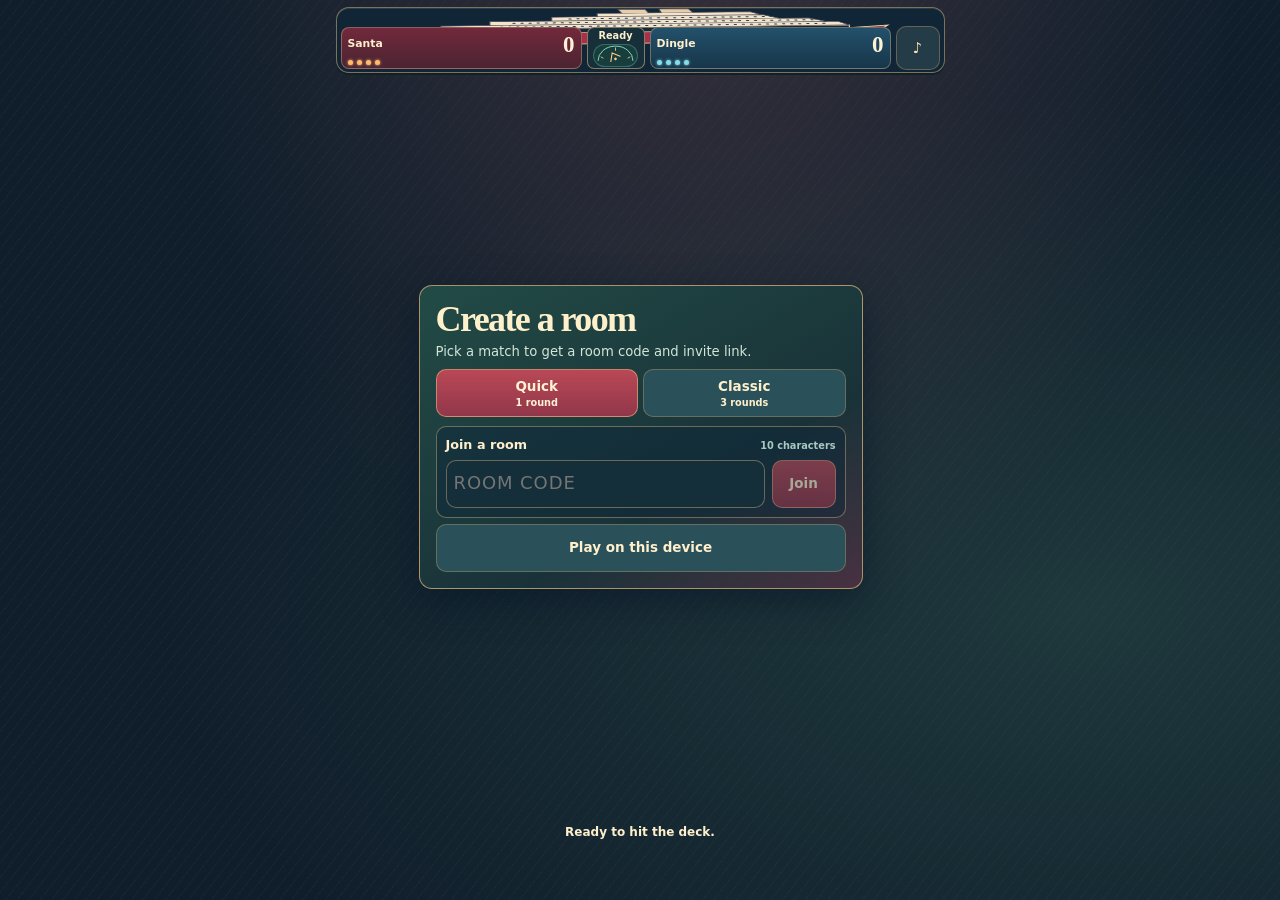
==== commit ab100998: "Keep Santa’s grip connected when aiming" ====
--- a/elf-shuffleboard/index.html
+++ b/elf-shuffleboard/index.html
@@ -183,5 +183,5 @@
 <h2 id="inviteDialogTitle">Invite a friend</h2><p id="inviteHelp">Copy this link and send it to your friend.</p>
 <input id="inviteURL" aria-label="Invite link" readonly inputmode="none"><div class="mode-row"><button id="manualCopy" type="button">Copy link</button><button id="closeInvite" type="button">Done</button></div>
 </dialog>
-</main><script>(()=>{var iA={"new-coffee":{bytes:"SUQzBAAAAAAAIlRTU0UAAAAOAAADTGF2ZjYxLjcuMTAzAAAAAAAAAAAAAAD/84TAAAAAAAAAAAAASW5mbwAAAA8AAAAqAAAYYAANDRMTGRkZHx8lJSsrKzExNzc3PT1CQkhISE5OVFRaWlpgYGZmZmxscnJ4eHh+foODiYmJj4+VlZWbm6Ghp6enra2zs7O5ub+/xMTEysrQ0NbW1tzc4uLi6Oju7vT09Pr6//8AAAAATGF2YzYxLjE5AAAAAAAAAAAAAAAAJAPyAAAAAAAAGGCmvZTJAAAAAAAAAAAAAAAAAAAAAAAAAAAAAAD/82TEABzhyjgBT3gApl/HbDkLg0ErAWAMA/HqfQ9nhJwnZOzrc1IWweguDgwMkSkBgVjJKoHpzk7VaIIIZDaLYLgTg6FZE1d+rGSJq79/uivfx///h/HviA8eRMvHlPSA8pDVjJq990ePH973fsbPOnCdlzUc9HgIBlQYLn/V4YV4dDIzKZpn+73VgAAG+Qf/82TEDyEiSt7Xj3gCA1VQxINXm+wtR6LafVavJ5BLmnDkWGImawfh2g2VHPrA/pYy2DpbU+eLA4R/1wl5q3O5WxfTW6R6U8sb1fLLdTTI8xT3hx4kJxdp6zc9jv6MLdJr9+/wz211TVvYWTVL2vSLuSNrXdR2Sn/vr/9V39////WIhZAFMB8b+MWsnjORajb/82TEDSBSDr1Hz3gCe8FhTrYsJlc0ThfDpiizATJWknDUF1fHIiDhQhxTb0oUxKhJwtCePAvjgq8IpURpqRK6jXvBnvjVpYdr5eQJsvqNdveWEzsTDBxSlvJik/jUxF/haeL7aybxN3D7rF+/je//ACqGUJBUr/54wAKjjErml3rVlYSe/Gfd386DGdhrWVD/82TEDh/yrsnmwkb/0hvDC6+GWq1NGn+o3laQ/ESk0hMugAMK0TQlQEpgsGgs6VkrIVNDBhsVbUa1bYloJ6xJL/7sWrHiAZM7iqhO9S/vQZBaNyjin360TXPPXsBqoizzfBNEt/5j+T5//28nb26TB3MdkFqvYoe7fPW9/udtdYDibwLNrkazilXXd5bTfF3/82TEER9KwroGw8rfVqfi1a5TWueEO4R8ARBpKGb7zq1q0fMaccqb+4MWtmKMuxisB9rMX2vrNpm9EM8r+f/e8ZyizqOkgyUpqLpidvXKttsC0yHFYqhhZGFgQOoPK3FpWX1//1K1bFemn0X7TVeQaOCMEWPFYJ1tKoBAAZ+DrTmo47JhyYxNDGDS41v8Odz/82TEFh9hupCmFp46oDhRACC7E6AUCBRILas/9/rV1U2NjdPb6xmBDgRz9UicI2TWJe0NWd7BXIn4oQTQH5TqNFrscilW3kEvouhfCYnQrycMaXwXFQwHJqMmxVJ9krhcwmR7EYjSTrcFzQhPiN0J/2CY8WpRAAIDwBe1BcZRk4bcJxQhhtGNRZRDVWVU+E7/82TEGxup0p4mThhQu+6BZCIO69jUB6uMInFh2s5yNc7f+7mlB4VFp+wJZPV2bSEhO/rSlemQzpYCtFkN6uUcsUZ5xR7Jg9D1r9iyX8cth+xW7BRcZs5OvmQQNKIXp+h1sA/AXAc1vKITOr+4wl0HHQ26sjnoNhYjFNlcBhnpIcYJpCF9YcbuECCEEt+2Bx3/82TELydSVqluywtv5G2quyud6nUchWx6ZNPRN2IzLmt0qv3JSEKBgwtBx9EYMCMoOT4Hj0rvCXg9iWXCouBQkGciX5gI47t35hxL10nMQ35esbs5toYIbLG//qPwuqfOv/8ljhMooouySp8B0f55yAgAAI4/3tO6gZbVcIACQ3gV1ul4FVOOMnSFbvt4qFL/82TEFByJisImfgzml0Rr1OqhqNUqzbCtNmR4jlQ3J2b2rrvSR/qakYgaUbZo1UnlQBQAgtSuik7mxVMSNk6jcU7kpIukyRIxBt1ziEMsCB1ousVEUkQgfd9ZVo9rNnw68NwViKInlXLOzyrgA8Ae9c3XZphqUNtqq+fApSXb1mZDTzZAvgRoMqQQosHINVP/82TEJBw52qFGewz4AcqUaWNo5XEmn5ejaEwOzJ6TisLToyJStq9eJJJHVaewLp20NVtracnTR8qhHEAoBXI4YoGxxCnKm9zRC/MP275kyCiEkOWZKq8RAJ0gNQswVM/glcXU5kkZTewkFgKWAnjuHU2PiXDnQgOoArEY8j7EsH51K7bLM40qPoz1hvF4ik7/82TENhvJ5nQFT2ADOk5wbQ1W0ao5XP9da0rcsz2pQan1735olGxztUzy3oXep8JjE9e6EtW1qz2Wx12PVWoS3RWv8USGKnnVqmmfPoiCqVhIZuHACCU42RGWmkIQQ4wueZIYQwCJjSCBxRmaFnDGLJgGvlAqCMAiM+GgQcAka7DNUhoRDTMX1bCpo1lQ9x3/82TESS96XkQBmcgBhajqRT0y5kNauRMv7FlSvNASA4vnE2fTat7aRlOBakvgR9qV2WxKjlsMuxKWfZS5Qx54dcZUje0agjAYXlGpG3WBX/b2xyghlpVd9YZq7bZdFIn6nOJNskZO38qiuHK1z+c//hE/PY485///rpg9m9V/5fhhkjozHQ6XRzURYFAAAAr/82TEDh/qIrpfjGAAOfPivjAxMxHLBYVnAUBwUB4DwtoSEycBRW4oqrZPH7vywrPG4yYdxv9bUNXEsODAKAbiGHCmBBl7axCA59pbjXj2bVPYLW11ct/87GHlegwPxIDNmMkKbaILBjBO/K+8/9JDxYWjxYbrOpMyhuvWLPx6gQQBQMfw/dV9RoCawxpqy8j/82TEESFp3qVn2XgCBBkTLKYzKo00oArG9WlmXogSUsMcTYTBYvjUInqDfx2O8E/TmNNnxd8hw9JOzTUCsgHMfZ4RdUzL2l48iUq9eM+L3rmRkfsavkcn5bCDrBOGQzmwuJjvHijesy2lHOePCZJ5bbklk1AfgBTd///1IFZMe+5FcCQHg3Ad32YpKfj3UV7/82TEDh7iUrIOy8T+ll/CJpIkSOt7s1YkIRh8+Drs1XvQ4zxtXUG70rJ7bttlMMfz5mj4ZlKJ2Kl+6z9MxlRIuMVrAg1rv7y141b2jSKxRzafGlU/km1Zvt7p+qou4lr0i199etpxbVb//85HPuO2vqZCQBBpjweAWaWhxCTKB3+6zrXVVZfX79PKAuYCm4X/82TEFR3x5qmGy9MW2MNy+JP4G7v/Yx7vYWDde08hUuigr1zbUTVD1EkVGqWztUAtFZvFqXP1zr9ay1IXDv/rDDbO7QrQBxnIpTfw5sRvCjktBo90Abde5lAkE4aa/eiu8avoX7LCKPyVSg+qo+qh9wBkXAW1m+nq4BMFcZ6Jd+UR8GAl9a8GjWwaKB//L8n/82TEIByZuq2GfhjSPd6K+e+1ILEJX4n+67TxV9217rCpi77C2rZTRI4IZcRX/aLBPWf9a5QuqY2bXTk0OXjKOs+yIr37Wb6ezXJ/oXHqQc/9AKofbqbltYLawDrK8qpAwAb/VTC0k4llGrF+3msCALg9Mot3q7ghUgHKEP2BTKRjJ6ZNLwHEtpzHVD9H6pj/82TEMBvp3oymw9K2a02uoWKF2EOTK28ZuqkAY0KRVKUXCI0hyUvDbISUEQGEyFzQpZahirJY1C6ycGi0t9SZWan69u1MtLm2/C7wrSADQBz6aHsooFaBIqVvmWGwh/DOLi1brIqkiXU/Ysg+jFZo1Im3xe0XQIoMsssnSpV2NNEJwlW/miVdBRjdldZCtVv/82TEQxrB8nVGy9JVamhVLIG4ybTEqItM6hiuxcUo408iNSwgLUjuVwm+vv7FwTnf17OxuzQB8eWO8LuX4QgWNnjWOUb5sCkHXHVDao4FAlnxMEhpKfv1XKDMAikvGt2lDb/L4Fm0bXrF5PbSGkZ46+SFnU7Dg8wnriYs+BYJBMY+5XVx45JxyQmOMLEdEIX/82TEWxtp6nwGewzcngRqaAuTJub2SrY/U5MoXF8ZciTtNrgD+Y/2mbCCIjLFNskSbh13mcnRiBbY8IoTofSmn7rcltpyQxhGr9WccZ+LkErpemQ4usYMIBwJK6HCvKmBt0YJZpK/1KafsU2+QPVN5x5TSYr61UXOd8OLbLbdmjFetUN5AIKsrxD72aE83Ir/82TEcBy55pIGzsyYHcURg5AhBoA3fr/q7HBQQJQktRYO7b+JUBQAYiYXruaYnKJnJCdb+73gR1TL5nNyNEXJanmu5NSlIWBZZ8It9OcgY52HWvLNpVAf6BvPfPsBq323to+/+zFvvj6yX0nBw84WiCFACPeAiA3W74uQRzxcAflhjk2UhMc5CQpqdtwE7y3/82TEgBt5spmO08y6tGhdUimZh+qN9WuzE9hi71SwH1rQ4UeaekbXOVEpgC8SsfqpL6QkwjJUi0hrLqFG2xR5oXzX1y9rrHzj5m3WK3Q7RrZ/r7b1rNFNPd6y63am94zm01aQYGx1ugyytvvsRZt/VA0EFl9kECe1GnqIBDWKaNkFIEbRDwHTr0noQoAy9pz/82TElRyp7oQHWHgBYekmYnJoJS/atj8LVLuKLUxek4wgMTGwUTmyuK8WCOarxUzourClUUwzhWsSIjXXUy88OmeIgz6jfG7GhIXWc3VuMviItbGdPRyykejImvl5QLzFi9FJU7Utl8WsQXFI3owwiMsIECRoBgZMOCwIFQGzP36Cefyao6sZjcHt2h134dr/82TEpTVaalQBmdgAOoBQcDC5kxAYoAJjrUAAAoQkPjKrWesMuf//NQ5YlU5ln/f/11vcrhyV3q8tRie9KnGyIBhIAlAAAIQlUy5DCGW6JukRMCgyAADb5jgABAG1LyswBBnx2UoFABgiHh7rrCIITzSYKYSw4GXJWDWK1ljL/RYemlyf7mIOOqJIr0Eb7Er/82TEUjGiVo4nmsgBG0sVNwoCOqiaSXimaigo2UKJ0rdSLVEzx93KisrblL1lOTGyoKAQ3IkcTcdY197VsN5Jn+bShlEBqrsqZc9SVlqVQY/zPWgKbQM+/ZPjDcttTmWVqIU1WGZqit4/WrSlyZBO/n//87hX/X////yyVv1T4D5akACsANa1l9WUuiIgUyb/82TEDiB6OqlP2YADB73/KXBVKaF5zlselerOU1JxwEEeFjAXMEVK5gkZC5hqC7C0MMTsLJDGobaHtEAIaU0UTEukyTpdSQukZF46fQN541YgREjJF2RRRQMjAzQRTOmrKup3VZloLSMJ83Wt+7zyCLt1q//skXhlwUVKPhWi/68gBYAc10UfhJC5gaGyyBP/82TEDx/KRp1GVlBfO/UusRT1NLMxHg4RzF3vdG2cs9T5VTN4UI3LnmGCy+RxCPspJBgiYaMfSV2M6euKipFz9QzM9PSQOHEknb8oyDKSTZFjRU1BHm/+4o6DSibOspSqfkOBQHRQNCwQYwJ/Sql+pXrzWgaUv81kDP1beKpwwUAd/kYxpMIzZeoGhG+SFD3/82TEEiBaPplGykVSdcJt0selawqtBixGzOeXQQpBExZp45D4IDNQdaQ1GZgDvU1iNPq3uDVE55XBtH/VKyIkOk50njO4xciIVXis2ilnIplIikOKuGkRM9mf/hhhUsJSwqZegRJMGBOuS0lFMq4FQhuTer/zMgVKmNi9FSAIBgBrvcOYSm5LH1bKAG6eJgz/82TEEyABxpHm0l8xG0S7asUkqZ0XCLnCMUfgYMAWnNndirfoC5xiwwcHM9bGrYcLSzigyZVDRMREQmH6QQ/ypTXQDKCCCMpIpoYAK0bDJjJWiohU1UTM7k687UIgfir52nELBqJmymZSwsMr2oHBSCixH6kc//8+pmAIGACPOQA5MyCoyICZ3KoLL0l7O1T/82TEFhxJ/o1ONpZa0NWXee5pghAGyyjS4OZQ7GpXbfd/VishXMXmQCo+gjIu7pI2dIbExV9cc1GSmG0T/260Q8ljpu3t0TXjmY+nOkkmKg3DuH80TYu50svtz9lxdRaNnmOfiFwp9SpDu5nCV2uUzuqNhQGMmDgsjXikHYxBNaXNihpyGfDRAO4LABDy8Y//82TEJxxJ1nSg1hKRJaEia9EZZE+66XOagyaNYytKOLuSTQXJAzKOx2d12nIWHytlA5hCWLNsJ61BQiiPtrIG/W3OC8TpLmimij1YMMf43ZPRgCdkJM1VFAG5qxk4MwuHUKwn5nGUdqEuSsQxpay9pAWKgFMhkcKZh9taaZAQoTCQCDkupEn1ldoA4nRk8JL/82TEOBuKAngGY9JMhhCjku1/rDSjEUQPrVMgQObhap6SpRV04agRKtuTnNYxbzJpEDJOhWVfUGYKtw/pSKSBWTlGqnoc3nb52pJSQQclCZg4yt7JfvtSkMUiMcJJh0mvn0lNAehNZpq2pNPDkXLlStM0gH4cCfjf2kqxuzkZX9pXkUn4hZe0447gtA3zzOT/82TETBxp2pjA08zcSpO2lwnNNmOQ0CcJSOxvkenHBjjwmTXAGCyZMmTX92/+QLXB/IWMAfgc/+6ziENmRoHMrVw59A1hrgBBBQSup7lYwJh8C3Iyopyoa2r2R6kU4iHXtfekOMnU6oU66qxMJMTgJcP5eVY7C4koJYW5sL+ijvItGn8UTOspQ31ef6SbY7T/82TEXRxZ0q1GyV7QVhPLU3TWrf+0YiAtb/6WNqF55H0K4kGqAvArjOc4hizoA4X03lE/DnRulbOZ5VYgQOVLo0zz6o/1VH/X+rJmjTA4B8CgZBqKCIEAgh8HoTBcJwcJATAYDpoJi5anpZNve1d/tf///////3d6R/E1/F1fxy0odRNi5pxJEOho0xjXaHP/82TEbhzrFsWOeJC6TRgu6Oxd0AOqAC7RX+ngkzPpW2gwG05xCB1QdekSLaWrYnFe+ri2bRYqRSRDcySsrNPCfbewyXVMwoWJqTraojHSr29iXBnpgn5JU6J42Bq1YPWNWAcbkh+lWw53TNo59wkCiFA5ctzeWnf/SMPLFS3I2WX6VZEQS43oBvAxu3K7cFL/82TEfRvRtrWWeN8OgOjDvL0Ta+nOzWdvV7cou2fwllmXSmjqUkQiOAE24jolS2hsxAxDBro6/l/32dmZqR2mZoiauIhmIQe0jrgLGAOiwqtsIE5E7uYx3/6N//F1////9tlG7v+eKOAQ9jB1QNEVgIKqiACVfADAD91OzCVaZs2+6AgLNMJlJOi4adbeNeD/82TEkByaRr5WwNcSWycBUFPoUbNpKJbGoHNE0/l+XWw5WyhjTk+L7I69aUxjW473CIJi9YE+qjhUqTE2Q4eCCEfLwK4cq4Qo3z8VLM4OMNnTishP721DapxCLWDHfcFU1QfgMAP/4LEYnu0ws1pPvAFJx48nTKpWyOCpiNYUoY5WjARCqHwrDKjjVqagMXj/82TEoBxJ1pm2wZ64ZCVbhmW0NTrBiOdIlZHjIu1GiziYlMws0QuA3BXBHzlBgnUlSiGExqlVsyFO5aq9vVcymtbMzgyzTAFqBr5b1iYQSTwB92VrLJk0sGhepR2llMDC0YEydtOG9qWS7LVimuVLPdZ8GsePC+NSb3nFfi9c++sYhb1vG84zWal3tlw/T7z/82TEsRvB2oxOwN7UeLg+TlDBHMDmJshU6HFGSkfRJlZCP+IIUTqh/D+hvpZD+snXF1GrBv7Vlt4ABlbHL7x4npUSAEKDJicplymg/z2uc0CdksR/zjFs1JPd2Pf6VUaGQ2OENf/peGFAIlKGzVqr///lqUuXBYcsjHn4zX//+4qqyw7lIcjQytZb3yVf////82TExR2h3oTnWHgA5qpZikRmW5pTwNQHFxGYU1p5kLSYEf6Vf///+hAnMjyXtUseVQZNKCrdzLest61//////L4CmoZ721pIQfCvN9v///0aNOkSII6MbKabcod//////nACMI84kAkHDzWPKN+TY5+KTEFNRTMuMTAwqqqqqqqqqqqqqqqqqqqqqqqqqqr/82TE0SzqAkAlm9ABqqqqqqqqqkxBTUUzLjEwMKqqqqqqqqqqqqqqqqqqqqqqqqqqqqqqqqqqqqqqqqqqqqqqqqqqqqqqqqqqqqqqqqqqqqqqqqqqqqqqqqqqqqqqqqqqqqqqqqqqqqqqqqqqqqqqqqqqqqqqqqqqqqqqqqqqqqqqqqqqqqqqqqqqqqqqqqr/82TEfAAAA0gBwAAAqqqqqqqqqqqqqqqqqqqqqqqqqqqqqqqqqqqqqqqqqqqqqqqqqqqqqqqqqqqqqqqqqqqqqqqqqqqqqqqqqqqqqqqqqqqqqqqqqqqqqqqqqqqqqqqqqqqqqqqqqqqqqqqqqqqqqqqqqqqqqqqqqqqqqqqqqqqqqqqqqqqqqqqqqqqqqqo=",events:["idle"]},"new-sunscreen":{bytes:"SUQzBAAAAAAAIlRTU0UAAAAOAAADTGF2ZjYxLjcuMTAzAAAAAAAAAAAAAAD/84TAAAAAAAAAAAAASW5mbwAAAA8AAAAzAAAdcAALEBAVFRoaHh4jIygoLS0yMjc3PDxBQUZGS0tPT1RUWVleXmNjaGhtbXJyd3d7e4CAhYqKj4+UlJmZnp6jo6enrKyxsba2u7vAwMXFysrPz9PT2Njd3eLi5+fs7PHx9vb7+/8AAAAATGF2YzYxLjE5AAAAAAAAAAAAAAAAJALRAAAAAAAAHXC0r5FiAAAAAAAAAAAAAAAAAAAAAAAAAAAAAAD/82TEABvh4jgBSXgA9QhDroycUAgAAECRcLgmGyRiKMVituoMZzkHIWtm4JoPxMhHAwDIgp800PV7O8iZhq9Xq+PhXv8PHmr3w/j7xSlKUvDfv9wHjyryJDY1e/j3vSA8eahsavfxKv1ez7gPIl73viA8iZePKCcHz//BBYh3RXVrG0Y1Y43JP6AABXgqiaP/82TEEyHSSvL/mGAD0ywL8AJjtod2ciDTXZ5g8cKwvyDc/jKgkQphEcudk9QwXScV5jKg/ldX5ILAmFxeuJsKg6aWH6/1/0IjaTrF9uk1gO6T/TKz17uQL5yEzcnjRyh+/dzfph02+6d5s0Wyyeqqu2cpMz8z0zJm9FSZmZmZWVrVkQMV4ErYxuVLszM+wrj/82TEDh9R+rnnz3gCXYrCwTKptg/2YjqWwwFRn61qLFXSqCMoQvCWpHhMTMrniiN4XUbh6nFA1823Ac2RjjO9+ldfUKI3rUNdxIrlGXnNYOeOoko8V0TdGGBmjU9mktG//1r///L23xLFzTcQ2v0rMHjV/8RMW6hTEKXFlXWBIgd4GGG7Fqel2NzuMBCqiIH/82TEEyEyRrYmww02YlcpkWsr+GMRexK2HmeV4t3CzvB/ppuLQZRSuTP7m1CQdxQDC15n5yNo51beZ3LZHq2xm+Bw+cnGzlwvABhICQYF4r0MiwjdVCKbQrm86P5ieratgcBl/EfrXT/9LIv/tkTqpU7/gxPioqoSCZ10E1CdvCIJgMz1QEjQGq5GSAEXMSz/82TEESAR2qVmNl5+t4Zf3PK83YEiHMqPGN/Wu38P+5boWBsCiks5///PmJHBBIEr15Z/mNe935OFUcaHR5t6z8duXTWUonpWvbSPXxCHEmYvCxl+jkrIa46vHrPCJ7GbXdF/M+f84l3ICR3/kQhZ/xcCNA0fEAWeSZIGVTAABgB/e2qS3KINfpHYySA3E4P/82TEEyE51pXm09kUOpuQzl/jrfKlWu4xfkyq44qgWEvdZp+05znWeZuGeN8DKOHEVxrq7mfRvGs3hIR3IQeWtwv9ImOpjvLC4RsSNfbrqhbOkT4nRLzXgq1CTqTxQhKU4MEXFUmS0NR1IatUFV0Mw/56OBpXH9jqokPZ3+ogQMAH9w+Ou+6T7mVTnq1Hl3n/82TEERu5zoym08yXshoyOHj1tFGCOvlsTsUlJeTYHcKUcDjKuzET5+Cjey0KJufJNhzvcRrHBS8OS6VunKXxbmqw6WM1PdtCiR/jvK07NKJWfhJJcmgENpdNpzQlUoyDGs83A//qp9oLGYYQVAGO61ellsjEBQ+AUSoGNATMMykvGNGiBqYEkuxh73xJyHH/82TEJRxR+pTO0wzuIg66kRBqeNgzPgMHZkRS0hKIjy1F9I2S4g3rDRaoq5qezDt4ZVlEmxaEZ1fM11EFGUrJl3dUTtQQr96vF/uzNAwPedlrPklF8CAJutWCBoAz7d/6CVmDHqIJHT7kxlwUxQZecGHJTKJZ4iLBER1KPlymggQl0aotAksy0QgxI24hmH7/82TENh0SOpiu088qQXCjs4MavbZgjzcmGPikU3hMHGBr/lhvfJKJamM6kYDAcCe7RoaOvnKKypxxLRj+lZu2/3e/9yRoKE1UADqVgspl4Ad7v/1dTRdeDYz2pB6wgg+1+Tv4TFKSIEKXvf+XxyhNOH9uiQF0bgYCatA3BTq6Ewex9XO0piEE4QiGxthzhWH/82TERBuJqrFuw8y6dDQiX/Offn8quI/+G0AAAqGOlOIz866IIYWFRBvMeb8sJyAhCTTj9wvHKmzQMAFNwHqXOqLIj5YYhGlmQ+QFoWB236zAZg7hvqvN/l6rWqJ/iV6cpNSXue8UdH6dKOUF/mzEIYAQXKEQokVJFCxc/kZzaVyp009mGctTjFpQ5gw+1V3/82TEWBzp/r4Wg9C2avSv54IRhn+5AifeJ0GwiFWsSxyVRXD6XPQ3RZCyEagAT3A1bzqxiV6iaOpEmMU+8LnBxG6jC9XxiSEEmHkCZPUuSRUQcMRWza2269pEtr4hWtFE9Nx75L1kJ8WJ7/N8bhJrh9a0T4j/JhOonUjk1L6IQu1XP/t91s8y5xnQ/9859Fn/82TEZxwx/r5Ww8yeng0Iuj+MdbO+eaNAKOAH678btYSkcwAcPSoteq281gggSYb38195YnAOa/zoiz15yURuNDSi69+CJGQonI79y2D0DCmS9lCQNtFhQghNieLvQFBwnAIEwoeBPYozAYQ4Bi91ruQjHK48p0ZXm//7shg54PiDKOWQQ2oLYDfNfhljeT3/82TEeRsiRq2Gwkreh/sC5fjXnLU4lpIssmZ/MhqbHwl9b/17Hvb71reI0VKb+97xmEsM2//7NrDAtvT2+GJnEKjQ8siqQgMslZdnVbPDmkJkmUJGeqIrgCkVB0FrinFLdUUq9mjD0EYKJb58fxVqXX93TFAr2W09GlUlVvf/voh1DwAk90gAMJL/QDeB1G7/82TEjyG6RrGOw9DfcmYe2Cqg7m54zIGK3Ee9a5mK3FGHOTrUIAZEiMs0wwODQajqleEBWdj/+YjX95Q1TZ6AGGgQJKizhYY59xMK1OmicpoqvGZIuT9VKt3a2/85/+PGbjzJX+FQEHXf8NFjwKgq4tFw0wguGGB4A//+9Xl6BYp4lhO5Wb9BKwAAa5UGv3r/82TEixwx2rWWgh8SwsyuXupFj8UfQIQTCv/rr0admf1TKLumplyY+6mvqiFv0fkzIqy+EkXZ/qB2hRfFG9Uz4bqNYi/OK6YiDEu3fULb1OwHLG9axCtfWLS68esX/5vIxHumag4B+GfIzFWXIcTWn0u6s2jm4rbY+ANgxUxEAWrXVjjtssTXMOHhoUe2K37/82TEnRxR/pROyl7wPSJn5fx5IthnV3KW7T0PzuOMquTzgobwNnErrxxF0gSLTjpYyiiqs2EdHApoAATcxocZIGADYUQGBBp9mwBAQghvAMtWKjikUgwW9T9KAzcVdv0u+GjPUjXCC/DoKCRluDSXLuttCZRcxqSunuSi2qR3IkoKFyf5IhQhQ9baNBklG///82TErjQi9oAG3pL/907gJ0e/5Vo2LudXC28nO/Jy4rEl7tyiIw2e8PdQXbqcWzpSAKsc/mGFyZaMAUoWB2DSnO9AbTDA0IDt6JK6qtqd3HBGBGdBCIFnK9Wwoy9b91df+emiL35hnfzxjxgHI4S2ksQ3m0pfBvirHntV4ZTKMlQ4UhYyE3oZkMTok9i3bjz/82TEYDFjGo1G3k8eStXLW3SCohhgs3mn1jjgMoBzQ72jUkG4Epo1jsxSJLUMsfmX4wxRShYFZ9eCpfLEAbvOy4EV/uHyP+bxxx/nMf81rTjj/qdb/3RiIDS4OBsiqVUVAtDR72HBsD4UUqOnlHfiIX6q8kC6QBbhb7luvMfgoesNCbX8r3J8qMXXU5//8kD/82TEHSRx4rGWwx9mdUrZCrHf5HQocOEwB7KSx+m5F7mSM7i9Jemo4FRCK4YdGirI9iaKoAwiI8n/ofFleib/pZcb/Gs5tIolm8N3POnQbIuxtN8z/0kUSNUcem/iCwQIr6WaK1qg99R8ycQr+GjWIgcD+EmilJ3QEnPURMorBNWuUAIEJgHy6OMiNQQENvT/82TEDh752qoGjl6uGsmgLWEYGVTP67lbbIATgOplh3/7VT1Fi3ky/dM2P4IhBxHHVYW0SGPC3vNqwZF5/vWK9sjEZRESn3T5Tzjv4g3daF1IUoGFXIuiSOY0SNLN9WgR4Mdob4z3WWF7I89S/993/jCNrboWWA6hpFmgARoAx/DWFipBoXFCDpunt5QxJkn/82TEFRup1qVmy8ze8R0BoEOyLDwKrxcgTsT0/sp4AxT6mtr3iH+BmR1Ye9+G8Vt9f+vu3OVvvcCE0E9Ml7r13AsuGbF48kzfBKEhKEs6sjtZQsDCS8VP7Qc0+s1M0SOwn+sagGtSwMaAP7lqcuVHGLOpqZRavO0CDydRGADoGsZ46K54UBMW031pLcJaxbD/82TEKRtJ5qDGwx6+X+JBqhoY+npwhneaaOHl2HLzOlydnKNVUKOqubgPzVW6VF8ty5sp5FIhDeUK4ZKQu8js94n+LYtXf+NZiZ8R43+OFg/VcAEKAN/jhTzV2yqYnCNSt53LUAsZSSNYCeffN2+TrH671/vascR5tFMVpDfsR2LthpK6c1/QkRwxs2+8w3j/82TEPhwJ1p1m08ze5/PzI3aZyVRswIKynjBOs9HuYC6qX03SfBDDNYFJrDoHgieosz95mK76oaDhKz9ySfWqwEIAN7z+X3YDVObqFCXKmaPrA2MCJ4zwNDErOuxsSG6U29U1DogkJUM1s7718czLC1VzYFaPonRowWa/f3SmynXtfN9lh+v59eU2aPkZ6yf/82TEUBzCApjGw9jSASkU6EYDpWKY0E9OlWG8KubQNwUv8NIJutjnKVn4NSO6wIpgEwwA/gvnNhHaA+RNSXJa7arUNYF8uDKodZjUZCVpFLeTrhEvD8zkszKZ0VLxDzyTNJZKkgNjiNmSV6+szqKVvZRE9tfESjym+QH/nhwXT5NILjgoZWxwm91h0YjtEZf/82TEYB0SVpVmeZjYHOOj4zey952fmZmp+uA4VzQrqnOqggDcTs1h08RjKGu0OjlaLAS9S8VZNNaOdULqMnTKKbfGYyTzjHThnHSeTHpPNlCsXj2ivbQ3juNPLGhPlKpFU1obMuoynq9w3Q1pPbbV9Eto6T/vAjocqGtGtq25rK6UaGKFnVcR/HkguMlZv97/82TEbhzKQojgYZ65vAgzWdLVEkAmvjC6aQgB8OzXh1uXiMp90uaxkqTIpJVyBGLMB7TRrWi0G2Uk9KB1kTxFcuEFKobnWizhak3DqrUbjSdFAcIrmxprvnR8geZ2od+QgOG6JAOnjQQWRHiKQMzo+YOy2kd1ezdtSXcNXqoQAAaPkhUkZYytmyP70RT7UOL/82TEfRqKGomASZi9maUwkQFAXm91JHUA28VpO2MjEX10r6Wr5OsuDm62DL0p7T2UJNl9EozOZlOblf4pT+KqqmRZlATEIGyCcyx0mYF4J4DYkCJPigVBEekKA0XSEEZpnsfBqwh5T40I/lWWX3WyxIg0AY65NyKngARXnjEbfBthGAKYgxQkEdjxZNDcg3j/82TElRwKCooCNhIxOk1seTJxlMtjQICIqAwaEjLSwNhEABC4MBTEHfU7fMEh0wyBWISPUqm7A4BjDAqBwtUCqv2z5msOl/zCIZS+f+hiEIekBMEcuZP6g6Kr1HnxsOT7Jm774YxBY/RPUm1QRDRldQyWf96BkZCK2Tn2h4NKUwWHQP53m6u2Qh0ASNsNiGX/82TEpyVZ1r5ezxaaqu/htVKA5YRANPW2MrsNjMOkCdm5HJ6ZlywKAptbWVqigZN4CpQwe+cYkL1qpsFHFQIAP52avfG3MTjhvK93+wFANHlcq1KWJPNGOTOqt75TF7e9Zw1Rp/Pq68Sfq49TzDAMCh0H1A4Ggqy16XISVBHEq4z1Czgv0DkPQgQSFntSP3L/82TElCsKupVm0sXjIu1vXTfymQzs2Xt//RHETHE6/cpO+uNKVfKAIQgPAZ26+7Vn9ITwxFeph3G6IFiyzgZdZpdwClVQjgQ4ZxfVQFSPkcDJHxfVm0wHP+tcMR1C9QuR/Hx6UcCft+paxWht85tVrv9M9NatVmY1xkJQTnjs1xKEpQAci5r4OkxTb03iWrX/82TEah1Z4q2uw9i2lGC3uKy3/waCrq3KyAEA4A3ljh2pTrAGCFnsTDQCn/OlmiEmLZB5a3lrG1lGk9QURFhY41Lc/xZjwGA0tjFG7EK8o2ZgbqwmotwAuCVOSew2hLCptEsZvM3cZulKknH3KP68kQLsxIycQriINIZPFI9cCZFNFNjUtgfAKUVjeXtolWn/82TEdx9SBpEG09Lt/u9O/8XDaghgBz/3vCyi8DRs/H9DjiArNDLHDhI6HJMgEHhevs9VAPUGkaSrn1jcQ/poT+NnVE8TohJ6G+U0c0bumRlRL2A91i1Xrxag1zh69hP3DbXfUaE2+6lPlSKlWzwirJIL8wXCLTmJgOwVIgAZUZ8KSJpkU900qilGgKxjUnL/82TEfB9aAnym28zcglWAgAubrxumjcQC4BMHCc6QxRkFvLhfmGkEQGdCwTzKF/u/YfqG1NV7QN3CparY0m5dnd5elnKaRLxfiQoHNRFyLmfpK9ZL7Lv25mYMWY81Ot8eIcQklRpU4epRSiJpCMvXxnzd1LJbHgB8bmS+r5FkMcEPyz0AIF68LDUqMCvRTEz/82TEgR7Z/ngO5hh409DKFgBqsCuHyEha4EtXcyhE6Si4Lw9uYFcXA8TwsGmtnUbglGhfgTXOHW+M231SEcoKwvLxHF4DL0MyKCIRJ2Btu+yxIpWZxdWgmPDdIrBXuN0aZTtge2D5Ky5Yjo2lHULHeS1L/ozByIqgHlSc6saMjmQ4hyRhBgGlmJxdwWAXXTD/82TEiC2CVnAEyzC02cpxgwDFC/5hek2DQoxNchpCQg5Pw+5c0ziWxN36budyy6Dxt+oJJqShf+1X7mASCAD0inQoFyrILiEiYIQwwQk7JBQGXlWiOUFUYOMI21DH632jiNqKDQEAgvhbDISJPjaF1CvTghAJgmi0iBbFUZBlqddtjtUEHRCcHAW+Mc5zKhj/82TEVShCSo1mel54E44N7CmzFLAR58kDLsEJE+VwS8ciyU5DRYVo5zYZII4C0DVhQhdQNBrOcmzMhKob0UH2XxpSSaON85YXKcVrc5zT51mJZWskGk4VkjBWAEAHfRo9m+mF0LahMGLCjVg0/fRocWloS12Zt91rK5p6DWl31/WTmKxdBESSUbiCephCRrX/82TENx1h+o2HT2ABMY0+tZTA2LR6SUS67sJZ3YrNfzTyHHEVRFauhA2NiUTl4kllbEfCUEoAIEUAnfWsnQlLoYukyjfFdX5vxcpabdkbQZKg0S0QAD2lcM+bqhsw2Hy4aYzoAt7Zpa/xeZ9+Ao7WH4YM0lwZmIMIWKmey+Gk5kEDCoEcBYYzErvoIGJGLqT/82TERC5CWkgBmMAB9BKiJwQiHRuC5c0eogzpTJX04w+6qjNuzZdWLRJZVC05+GIsRqxJ12UxF/k3q8XuPqsRShiDYVdPbkGBKhSYKAh1mbK9lMEK+cuCbccdVZk7G2YtWWs3eyzRoa1GaV4dr8sf/+873Ne1Lpu9/P/6Rwolc1fYkkA0nAxoK7dtpOUjB4L/82TEDh+xwpjLmHgAn5S5SQemB2/bICIIkFsQxWQFC/XJ+IYdZczjUCLRq5L8qlQ4RGTAasy2cIUAlKUnJbRXHTyHtGMbOdCsZHFuVzHtWRGO8PUNRq/erXzFvFfOamziHtk1jcTV38elO/e5s4MUTMKJOHRFIg+jws7wmE44Abs8l19WIan3wXVQwkxMjOj/82TEEiGp+oAH28AATU2wLRFaC8RcQz1dgp7Mo8CAAwwOT7lzkSuG1Oxo0LiTSkhACdCqIQphybxcBzGVSa7KJZK9amoxfl8m/kMOw2tqOUdqko+3ucx3aqazlEIuxezYuYZ454/l+Gu85j3PmE/v96v5/3/v/v89c1/1q5lTH9l1gIIjTwA3v/uM4Typ+XX/82TEDh9aRqV2wwdOTozLgFIlcklBqz+NFK/Zp3xTZxr1bTI2lONfpJh/IW/26KAGKL3nKSYkb+Shl4QFpbVh+OBqZtJmQTCtswOzMzH+Jo0XktH0Dt0hYRHz6phvKUzm60cqLKMlMno4m5/6CViW/gLyS+f+2cDiHQH9qoAAvAD963NtOtaxpBERWKevQGj/82TEEx/KdrVOw8q/J2UL+esmC4FiW6ys7FG9Hl3uvl9BiyYY3BPH6ndqFPR9os3i/TqNCzkV5ol/JWVo4ykFvBVjrVCPgLakcbK9jY4EMaeRTnP5GznuiEaitdPVnacjPkOZrkXxYCCDiYwUcwcKMDhQ4QUJ8YSAVSgQlAJ78f/j3d6YqtSNtvpM4WWNz47/82TEFiFSnsmWexC/rv3be+ZaWuz/1mepa0zSn7Ozaesy7WsZ6dHzxeHFAfK4liAL2wnVJWHlpLaJLF2G2in8zxPzUOXoeqsCxpd+6+05KHRHGk/X+TDjcfR10NSxtanPUxMV48cGQBc78+fPN1i4udkw3crPmqQ+v9+81a0m1vgGbgflh1hrzc0+4oN5abT/82TEExzqos42wlC++7qv7emAuGY0kYJvgoVjU9FLPmt/8ehh51LajKWKJ/38WVjSuLOXOMrGC6ANCcTrBzZY8cIBQoipp8JMLU3PbVEpFyQFEqg4NKxle3EXU/63Hz8zxG9fVffXySphKjdbWuaIvgdwNb1dLzT2rqO4OdDUxEGK1GgHIFjwyI3GNepGBDv/82TEIhv52rmOwhKeYoKrqUc7tzVXxyzNfz6zW0iyy7ePJisBsAooBYQLCwiA8jQOOhAdDwGDSimtW984e7vfHz2Sxw4uWd9YoCDNDXIFFZ4FTpUFXAY7PWsRYEZIBmAHgDLlqkSBsZx4DJSuvPin29sNYLYTNpKV42tWaokD6ZPFa7Fad46xM25V8JdxJtf/82TENRw56p5Wwh7Yr1xe0XwhphNByIAKgagFV4cqGohXHI3og0xG02RQ0iHljb10f51Qoascrv8+mLw7WbmusmPFuAhxL5YqDAYAfzpARbuuiJwup0YfTnV7jHEtEUZDVWHkNLQwGtQJwhocDQk1MV9FNR2pE1m4OMq1W4u9ndKx2ZcHochcTzUjSnydDoX/82TERxw53oguwh7UYPE4xwEuAITDCSDePpDjqbD2R7Iwn7fEzg+YvqFPasKfUWB3zbYDVv8hFAH52AqEiTDcpMuBTZqythFbFYgIgEQYbn2YuBZpILbXl1skp3ap5NYCGBDmqpAQrM77C7WQz21CnadYU6XFcKU9h6naHH9HkRR2tSlkMoeokI8XypVTm9T/82TEWRvZ1nwGyN8MJh4tvD3W4uvaXePmvzFiiVZIMpK/ReogKtNVJJVcs8WSC4UDBq0ueHSslbgjkrAwSlYFDsHSct3hPLqUx6xAejkfwHPPau37V2nR2brRhmserdr+Rdbv2FEfVSmJeXShri+h3PQFHyIVEZ5QenzsnzWY2IyS+e8aWjzwNrK61OkTduf/82TEbBuR5nAEywzfrUcquvyyciSRCbIrYJeNnQyyEkCBQdW62zmmFBfqCmvQNyrSymURbsRh2ayl0a60a2SMo+kjr500aWprn6UvXVpwkiiJDqc2ZNioSmgAMBRZ4Wio2cNVJEnOkS6Cf6FVa/5FXaiFJEqQsJs+VxQ4rRtTdW5L/AwQq4ClDUmtwyMiKqX/82TEgBvaFlwAwZMReRlzgzGcudlmTwPm7tQmXJVn9ZdyJVQ0KSrBMhg+KyeoYIk3LXnutzY1uxWTYaQrFTrDUclbKJJohUEwVIAKAKNmHwnGXfyceGCi1Emr+WtE6AoFEJo15/7taJISeoqqTEFNRTMuMTAwqqqqqqqqqqqqqqqqqqqqqqqqqqqqqqqqqqr/82TEkxvKJhwAwkzdqqqqqqqqqqqqqqqqqqqqqqqqqqqqqqqqqqqqqqqqqqqqqqqqqqqqqqqqqqqqqqqqqqqqqqqqqqqqqqqqqqqqqqqqqqqqqqqqqqqqqqqqqqqqqqqqqqqqqqqqqqqqqqqqqqqqqqqqqqqqqqqqqqqqqqqqqqqqqqqqqqqqqqqqqqqqqqo=",events:["idle"]},"new-sandwich":{bytes:"SUQzBAAAAAAAIlRTU0UAAAAOAAADTGF2ZjYxLjcuMTAzAAAAAAAAAAAAAAD/84TAAAAAAAAAAAAASW5mbwAAAA8AAABEAAAnAAAIDBAQExcXGx4eIiYmKS0tMTQ0ODw8QENHR0tOTlJWVlldXWFkZGhsbHBzc3d7e36ChoaJjY2RlJSYnJygo6Onq6uusrK2ubm9wcTEyMzM0NPT19vb3uLi5unp7fHx9Pj4/P8AAAAATGF2YzYxLjE5AAAAAAAAAAAAAAAAJAJiAAAAAAAAJwB8ewxQAAAAAAAAAAAAAAAAAAAAAAAAAAAAAAD/82TEABtRwjgBT3gAv8UpSmobJE+GA0CcIwv4OQWBlOdC24thkL4mhLFyN8NWIeS9mIIBnAziHkvc2xOKzTArFYyPNZvelKazd/fD+Pf5vfdFe/3R4rGSJDTiseavfd36seau/fv9wFezv73fv48BXq+PvEYfU67/BBXfWWF610+oQ2IfgDckicOXHTlllLf/82TEFSDR6uI3mIgChwcWTQibv/KONfJwZQkD4+hoIHA7SNy8Ro3Q44+GEBEQJhZBFpFxgz8WgvkMGyKFFUYqPHk3N1GhqUSTMy8Xpx5dfdNNNlMpk6alqpLMXQMzebvlo1N9XL6icPpPzSCDrrDPuf/+D58IHHcPCcVVeRQhBX8b/kNh5V6TkNyL9ZzmChr/82TEFCI6psIPz5ADGR/Wr1Sk5ERALAYKzyM6QEQVGQMMxWYjmjMkQUz3diGkRKytSTuX095wvG5PtqYyNjMzWmtkWIcVySLjahuDiI0hp9OoySWiYo2dS0E2Psi2tD//SWiyXUlRs2pLV6ReTBkJPJuwLF3V/TTufi7W/FWc/H/2dJYQtwHyiWdZNhMj01b/82TEDh4Ctr3uiwsWVkjA6VhBAxMkzZZKCFhHII4pCq9HxyCcqKK9allxOLJP+c3Ux0Xx3X36e3zopq5mssraRrM/eutrAdv/7rrJiSALploTGAIxRIaICi0X7lapep/8/qhiWdzaK4m+/IhNNFKJvdLiDKMD6HSIRXX/Hz4bU9xmopkbTU4x6u8N4cLTrMX/82TEGSKyxsImetFPlYle8AmhJ2mJi+vlIhUwtN8tNtbUECBCaxkPrYTR2Jn/+oQG8n3s/aSVzSon3rE40X/SRBJAcgAgIFGGHvLDYv//I4V7rIv//mP93RwsDccLzNxCkDzyI+omSRg744uGMd7jQSPt3lX8/qMRfmVTn69a8IMA3AY/utlf/ciIDM0pL1v/82TEESBxurGGwx8Wzu56sDFAVONCwHMj7lNxxgAvMx69vZncZCU9V0memrATE+sMbyGdLiCDwRmV8Vfz1ByPy4Zr7f1jEuohLUbXHiqQw4JDx6VjtQdGCENEKPY3YrnEt6+EB4TcLZ10KzssIiQdEuM/Ch4UlgaPZGevPHZ4DAQgAvQPHa+ghoAmCTyBhsT/82TEEhuZuqYGDhgUsq8ev3U9jexEoRWe/3zkrAkbrGc2r1GmH3embT1aVW4Xbr2g6eHsxuBZ4STNltxS+vgJy9T5SRBuTqHLx46X2mG4VxXjO7DkVzBUO7yhi0TCMwBIWDeIDAmHUfIVsAFkwAZxBXa4ifRMQjxJqxq2QqSh8CVKJHtPgoGmVN5aRftQdqf/82TEJiNyVqmGel5/eRnGP8Y7qt/471UvznPB2olahbP7ucdsUKkdLpJ4KxCEqwLg0YJxubE4FvUh5BKyUg/RIBLD4JoJmcheT2RKYDOVKqUMaOp0gYYnYjw8SXLO36MUTuafGonhw9X/fpJGK5E3iQHC751tpz/4F8C/OEoS04vF7sD4YI2FRKJyMEXZ8qz/82TEGx16RsIuSZ7abIKGs5/+OyB9beZNfzlJ9nc9LQ+dhCg6FvJmU3mOq4WIUR5JCcoyXUJMBvkQnyLfI5z2xK9SL7GWGM/YO1M79SRITgrbMTHNE9okmf84+d9np/FZwmv/x//j2JI403HALgPE2mctgMiKMOkFR2+SZ5TqW90WqgVge2UeWn6nw/35rQ3/82TEKBsiSsZOM8Wm+9ukZtrl0yJMpWqeocSdGpuWyoUO5zhXZ+PC2hzFUhKKPpehuMFpfdPrEJukiwJHxwtgpXsVqpXb1ZFcf/6Ew1/SaODKcjk/6APA9lk00U2WmgrCNEhQ8soHKRZJgMET7Jr+TL3X/pbtP++6y6leORKNtCJtsLqwTXVWES9TPIYrlEj/82TEPhyZ4r4uMl9KbY/bIR/njPU2hEQkocC5UwY8E9kc/UKlgrxyq102rluYJLRJriw8smm/Ey3/+fHIc/6okVWa22SSYAXwK6ZtUJLTYoKoUL0prI6QaiSfDZJP8J3Gra247L6rBRiTGrtymJHf+/SqrKScGU6UjOEb29hw4HnjNphx3BCCazmGXZmSB2L/82TEThuKRspWS8emJNPLnAjy+CwOd2SHLF21rWtv/cr3/+xwgEf//R/uQ42qlbtctcAB8DJrKQrwLTY+LANxqJZkVzI10zu/0+vTrH+Zcpnu2bQ6T2u9MtW3utauzOZPW2uR1nLuWpWCZtyWGmpx6RDtGpMl4NQXAYAMDI4GgVlUwXU6XcXrasYzXSMJHOT/82TEYhu6RsZWYEfivf+zrQTM///rDU8dLZrvp43ABoAqctvPWa67RACQuEjaGuNuOk0+OjCYTSLjCnTBADBg48wIziwSCwOjWxyGHdXlViagbT6mp/f0hQYrfl1fnPb8H5aPzdssl/KLG01cd0g9oo7E5AuRZ7WmoAYqueZZpadZ6cAQlMx6Z7d6xdznV7j/82TEdhy5tspW5pJy8Acwz5X1diEPGT1QJDhoKx3vDKgSrHjKUX8dY75NsDa93n9pMZZBbOl6t+/oQiY7/7VAdkLLf+XuHaTa+95uSjzrqaRHWA/BABGHVVSqdPgOw/ATE3+jRr3f/w86XfiH/TyKIwjlKVrqcpHdOxBpKqADoOAH6/m6m6CAzFF+Z/WFDD//82TEhhySmrmG2ss2NtYVhjct+zNTfEPwUFX1e9zd4bOjgE0emLrP/w3q2Lfer4wpV0qtZ+Pq8WLX4p/uLL9Yzu+53BDW2Lv5gZPcvxD24KHjhHJGHD2q5fj+GWVZOCpb//n/NiWUT/ILwHAH/l3tSIjikRnwdOK2G6uCyJzH26zWXU3LxImAk5a27Oqkn37/82TElhwCSq2Gw9EW+m0gShW1rgJGUvtUUXpI6K7zMhMy4WLVMLVFpS40+VzMlyzOA+QdIM5wFsSzltXpefSlaIOaarvG4kFjtBMBI6h/yVUXgfjjdlkiLAAYIqGLA/2XZmndM3Xzr9MMsggMWM6rW4YREMEAmCxeSsspX/VO0SZmNSl00hy96TcCXZdDlKz/82TEqRpJ6pSmwZ7Y4WBDD2uQ2pW1JGwvAqYswvOIahMeawuiAJDEoy4agbE5I2ksfuD4afJPcuOXIYSCAFLXWYQAHg8AHTr4SoUkpWn0ATzDFN4EyjWBqwvmm4hgmShsuR3WDp1wE+/xmvdyqBLLMMHVy0fqARBVvFwh/6FHKajmJ3lHAgqQBRuA71cMKqT/82TEwi4aBoAG3kz8A0mF/VIpQGxNYHLgXRzHMSg5CmjBgZnxVJsXcYGoHR6LSVDSGiMxPj8vlsUCCQicfKaxxPQs7bYn2e/Yq1mzy5MUzJOSjkeVIiAzWD+QRyIxWReTViotJzhtxMtPcyDTuSv/4dLv0K9U68Qx7iUt0JqA0AGy1sQOSua9Q5LBoPFgJwP/82TEjB5huqlmRhguoCGDQTBCpXIadce9c+DWzrmeXSSifx5aCIAIEUIyMikPQ/JTUyqVUpWVV6HtvF29W0szOPNdViMkqDA6fomJQjHxao+wW68qeJJTLK0x6BdVp4WUVLhs4CJJMf5ddWDADPnkwYSmPUxm8T0uKpmU5wlh3FUrO+pdjvUnQnoNImfic6//82TElRvZtoymDhgUdVBEUGLknktNrPahr15roIEEE5tL5FddH4OZQjZO3QYAQkQYRn1hwxE8DByycgcVFwuIxUJj96jI0cxRApwMDHgj1Rrt+RgZVjApXN0Fg0TEKJY7EPhEANo3omiFVDTMU2Y2yyqmh1VCmyVQVtVFPyRLEyrKFDVEyJY6SktsyRUGhCT/82TEqBuCPoAmekT9oqEQJAaCwFF4vsofCzZhOWKkSIPikDIIio2CIpACGRS5EIUIphPsrIhTFaKKUn1ueS3Chnv5tQACAEJbIIGB9eVNo10L51nbDiNQOG+2wSsaWPJBcvvX3hMOXDh4hFh20z87tyhnDKiS6brgYeCEQICGBKGFIWblruki1roPqbwOqEf/82TEvRwiEnwFSUgBSiZD/hhLLtXHnW4lk1fjRwxp0FLwYFJBZnRoiRqRGDH/3LHWTdTBkQcfMODL5wtHsHETMKzaxjIEAMRA2scN95+t75rRgQ4cHBR8QBAwYhGXsT4ggdAmNVGJJHRBA5adzoW8MUBBTru9//////pEQixXt4c73/8CjWahAOtHobwhi+r/82TEzzOaZmmTmNAAgQujnBsngpn7AwxICQVVbL6kPtWpwcIzzBEkN8qh6gqQNNBhnSIril3FYC9aN7NwwDKW/SLYRbkMD2IefGRuUrS7ygSipZ8KiVVdkRChBKwGBAwDiwaC7pKZSUHFgLmqXxVtEBJFaRmotgegEERZQyXC+wFKDkNDlIWQ+ocZMMoENBT/82TEgy5iRoijz8ACrkZF9w6So0TOMAyMQXEUHCw33BmlCkO7a0LtR5kjrw0yBu0tf6HYtI9T3csLvKa3//v9Zf25yrUICgDD58BaOlX8uwxMbbN8TFkwXUT+XlQ6A1FgyD4wCGASQIAwRK2iueOwW1lz3XL1yTA71tjMgxDiSRPCcKCCqUmbSueJ1nNFIMT/82TETB856q1mY9lOVqgfrI3BwkPTrMXeEYCTh7ZGd8cimbC4ocJae6IyVVSAWSXJyt2NqC/OtyC/+CgSG+8BMB3tJK6lpdKi58voky6jx/G6re39LGvrQTDr3sugR0GHNNd5iIwEZAToPrWpoEhfEeQ3w95a1ZhqmgxHxPSgJ6H+PBUp4/DkQbhHP9zVByj/82TEUiRR6qlGy9My+TNJWniTp9dMUZUFvMRD0unjGOCZcnUlk2zH6o5gsqjsqFSIGRlCGB0yDQgxtSf8faR4y78V//B8PnBO9vp61VVEaCfDv9p4xOaoTE4tXP3/7WttJZ1fpf/dV9UeVnyCtyy5M4h+JtA43rjV+pSv6zmVXtf/1pVGmWSzClv1qZkSDbL/82TEQyfrFrIGwFPn+LTdNumjUicy1jUt4ZQE4cMU8OxqpyUyGkh+jtUtWGYpA1BauZ8s1aChfyMfT8mbW+Z57bDOuX/+YhqmRf+XmCZOwibkQrMMK03VmZsIGfB7ZifnGCVfQ92IsA/qFThSgUFfx1l0wqCuAT6XVjtKDeofwJgbsP3fmfVFAHRJ5vmJuCb/82TEJhsCws5Oa87u6VrRun98SmJWfVYpAaHnMnHhKIs2541CUeeqKOmuxnoKio0G5elR1ipFn+Ym3dT//6dv//+xQ9vQbB5V5I8HioaFb49f6Jks2qFKK34es0IsUqh+EmafPl25HifW6VAPIK8URQoyoy4dC0V0KzK6i10WR9b985q+CmMiXPttilGSY/v/82TEPRy6ts5Wg8suevzVJHhXef7aej+hjiqs91ZA8UAhFiHOVjgV78qiBLer//6qJl/RE/3+seKuuoEu0W4E6H81FKbpQJvA/+4zH8qMxq7z5uwFgJqdbLL/zvDmVKxnKs820gga1KnuVFNz87Cqs7M4wpA8zbKS2vHcDsb+/zaMSBKNdnsYWRHtqTsr7u3/82TETRrZtsJGfhkCOme7et/9tvzVrfhFqihJ+r+snyPuoCpZIugReCr9SnTZIAVAH/qkb+a/qlIOKrJQ45S13xFCT17VjP93HReWxurQRSZSkUyL1cnpd6Vs6afmvblDp+NOfINxoKAiBvdxRyRSYCSWYedq2rSJJy1vw8PLRft22vUPJsLwIgKKTNUpY+7/82TEZBtZ2r4mwxEyXMAwlPmyVvVD9QxGcBI4E2pqcGQkiMdscJY9gSeJokKTyGMCgGk5r0skhKExXfDspopSjDdhKkXput1VYVLhbGB4HSVoUnUJIfZomIC5ggv2QIYpva8zyacGoqNOJlyXwmfkuCqBAAmuv///oYLBICiIkeCoCJERUYBREtBIAGAF1wj/82TEeRxpvsImAxIakyMH3D1nEFQHFDiKlh0znKME1DqRaRfjSlMZIa152WjpXl9y8/ek4zh1f0rCcgKxNHTSEIx8EoXD8AlTw7Ek5IAuXPKHn3SUdQuQFZUORscmKEWqRuh0JTR88OK9hdNtZ5n/3m3Hg0n9VRQBWaFCkVyjD6DKK689iwSh25c0vL7i0hD/82TEihwZ6qGGE9g0MgIAWoPTJTJxl4kiKZy/VWazWtLJRZciMkjJQ5ci4ChmALnSVMyhRycPBrSUiRiCIoFgQJpLx6UEKQawREVKICTYoSxMgRkQ2XUSxdumSC5lqrVwvEh2YhGhCeADZpeLwgiRHSUECCD2mecmBt6Jk0cQTMqEij517S9tD5n5z6T7zSb/82TEnByx9ngGexJY2jNtZoSsxIpZZ6ikh4QXKzChRYwvizTumOn8NnJ5ktktKfAXJTv6V2CWLmTuKHAXUA7P4+okaVyesxdC8rSGOOqw8UcVWnFAzx4EzapGJYaHKYAuANV6W9Np2AgERIa+lqkM8hiLWenOg5bR4RVV87adiNGf4OAsgGocsbKJ7OLj27n/82TErB1KUpCmMx+lSz5UaWL3iNZAKA8qpZy4v96i547iLyBE+Nxf7osVk8f+wKMl9rd31J7OIhUTXQmapFqqHPUs/7TapCz1ilcDwGAFHu4FijGTb2nhEVTDEXx6gX5ZNP48wCFhOsYWIMVfmi8xdmWIUh9PfjL1pnGce19cPoGgGns0dhYemZjZ6ZtvLnr/82TEuRyiQqr22hLd07T2e61PZddq4TxiHQ7OQKVS896k3pn813WowaHTCRxdS3/jyoACoIAPaLtIAEwQZRRnpdQAaESX5uhPj+Oluf1eEkyU2qLmC06ZC9TRNSjnf3n6JCTMs844iqsP23xkFabZeQPP7+Iq9VrH2QbS8WyMQC+RrJDkEyVdCODAsetbLQv/82TEyRqh3pluDlgVdufnxgXmto6vhfWU2cnjtZMtry3OmZWO1MWqfw+exEs/N56BM4KhZNZA8F4ozFCNY4LSTNlg9TB4qTEmLqbpqeeE+mKy53u3JiY1ES+RVsrplbnTi8YmNpguVF2yD8YVyuWdHK6ijcmdWoYg1fBNw/Uq1oaQwUhTnIaCHRTgORDidIz/82TE4Rx6SpEGeZjdL6wIc7K0lL4dxey2PYKGJ0qyxMiskZXJuixlCtslQOLFqiEK9tA0sik3S6GMEP7FELDJZGtMigIehYkvISBE6ElLzdfvVLVqcMaQE6PJVlCwCSjNlYYsKz5RdYVD1YeIljK9NZQkTrnEttTpWxNoMiQIoO4Fyz3xFW+KH0o6xmgOgxf/82TE8iQKOngAel6Vl8RLKp+jZ8TjHHrX7MefUQylKgbCf3fnJQ1gQAzSsTctTfJgoHM2ZZUigYRUcykcZMRBCeA5EqvEoRkBQNskRqJwXBOPX7+VqORQazHj2kYNa3LRWOBbIjWf51xx9j/c2pnfqM/wDm/jMFU0basQs9GbFxPcbbZFYncQNgHHgMUIg+H/82TE5BzSQoVASZkN8CwbRgHVIzCJNkhRLPzO3rZ9gQxJ1WJuRWYg5eUMJm4+sBvS6ABBTRYwz0Wc1BExJTcRkhrnoB9MFEpjIYhJixgoWXXMpOw4Vf1uDugYRbo4U2V45cvB9HcQLCCnbaa6bls7cte6l1uGIDgxQREQvWABYswpnpimmeyJnj8AQMWrMwD/82TE8yNCGoXg09K5clU4WOLkoSEwmEOiXASsUDd17nqaQxB4QoE8bTFVGII5ppuuhAgy9QEGBAgKMMRA1FTTIGjRdMSTRQVaMhjwyCct4mQEDsqg5pjI25tvDpmYFOQYtlwpGUSLQ6Vod7MTjd0PFD//uKADkJc/kE2QBoeA3zLmElGQr9vVMuWBhCm0DX//82TE6TTqKngE3lj+XtIFglokLozNtEawC3pcwLq3bT60rY29ZshKuZvfv4Ub23pkTJwxF8vpviwGSTUlpkIYfh4KtQq1SIySdkVzclIBxuCubVC2v4pLDlJkQ8WE3zkXBxF3RwnQwCWF7K1PEPMcwDblYcw2a4CjSC5UMU7e/+ZXRjaf//yzx9zoMc5dhxz/82TEmCca5qVmw8sbaHrof0oQwkluCfj/tVSqIbju3tDADdxChabRHn0b/l0LaU67gZRBSEK1Td1IXE6XCWlyEI5y/97W/+r1q2v0SloSSz3j2Tzf8yjJaJruXslYjvigkNnq01PDgglJ2E5LwoHlho4Zbysz0mv9//+jb///+6FNVRaFQ8pwljq5EtBpHsb/82TEfiG7CsJGewVvzL3WtnrmG3ezlMTTuuALcD88vrOE0Pv2as5F0ofwp8aQeDY7hukHUKcCMENU9laQ892ZDWr2S36nDd40Q9jqlLmbYixzPfvzM7xe3p/y+q/aU8y23x+XI8yqqxP6cawLhMaY6hAaodKqDb+yp8v/+gwKLM+qa1p6/GtUDlCny7psMnD/82TEeh46pspWwwsyEklxwNuGf6n+M4Wpz91pkZWzXu+2m5K7tfnhXR7vNyrUu7icU/fs8oBoM5cs/XaXFLsbrTHrdygOB6FhcYorqUkogDuTiDiOyIoT7KFTPscjlgK4zVE1NgyAINYnJoSw2LutxoZ3VMfnhhOX1O4JDyRcOoW7J4YyfdWfzmENWXfKO+T/82TEhCER1rZOxBdOKo1Gk5bAL347zu7rRG54buXWZCzYvh+FdyF/d39habqSmP0s4wNRaT/QWLqAh1qOOQy3Mv+8EzyGbmZcevi8cwPTM5iwx6cpSGvUpRLWm3XxHzUtry2pVdCvJZlV0GHEAYzTnRTOdVTRUV3wqen+oU33L/Nv2Cm96QVCmAaLUqx7UL//82TEgiFaNtJWwwVP3Lf9dYCWqvgvwO3uf8w0Lv/QKUCxnmr9eNQNj9Nj8fXevX7VmVyNiNLrKUSlwZ29qozOak+L+SZQNlWLaMBD043sGvX3GvKsba/hcmcm7yQxtNRkhgRD0yA2Clc5HKtrf1SVE6//xxSIMZFS2pZKsNVhrBrERuWVQQgHAF3KlwekCuT/82TEfxzSQsouwktO8mFtOf4zaIjpgq6iy8ECW4mZicCS5CQisQxVQqMiNoVJtEKwqJmliqKwqFcZfxESku31kSJZnFmpNN6rpTclE4FhVdwh4mUoakD6ciMfQnO5+HUuUNfq1lxCtXwnpmgqdWZtfdy0OIY60nuY0Oa4uwRyo2AgJ9ZhQSb9ohggAkTh2B3/82TEjhx5tpnmwl68tIebq/tFVpHhbV+7MTvLWcZERxACQIvVJ7+kJibvVVQIkU1WWPe5nq4Rup+Xj6YFRkkpsQ6CQpaJ6EQmUg2GId2MGx/D+d4KFMLDs3hVgU04AfndUVOhRICGcwBUIeE65mZDkxkcSThhCekOux1YklW6886TBmlvPDMDqjgld8Kq15v/82TEnxrqAoQC0kcX1XOLCOx8zkk9r1fB8clky8fQ053D9iEhAXoSsZZHrB1AaQICEZTMD9kAkujGjFmgfD5NAbU7GMzbiKpEAQV2qgDn5ziLaLHarhGKUquwu1zTAiNGMhS7L7F0+5df15+9yfTdWlmVmN9lamF3ySHWSMQLvp1tcnYGCCLYh8Dv1Dl2A9//82TEthtJvoAGyg0sHAwwoiAcPCVnQ8ZutY/rzxWrFZ9aOgQxdrEkMnc/i4fEY6J87RomakABR5kB7AZXstp3zuV2IjmIGx1Bp/4cUNnB/F9o/a4xm+gsZWASDnqAyDCfbwwEJOnVGw6WXcugbwhKuU4ngKcvBIxMz/fsbkfiptKh6fZvDu3svhp8lbRDfIb/82TEyxvRzqIu0NNGIr5Y1Onqx84i0lfqN1fPAu5MmvNv7/ramTFmkQQDq42NbHrL7fp5rJKTD4ezIPnHFBOBDND6IrWQAeWAO4H9YBHO/g5yCus3BdhGVhFjfAlUbF2dpco2X5by81frxuq2kRsntA1PXN84tvFW5dLpeLiZgGYKgMEBKDEEwJEWEvh6HA3/82TE3iSaQqo2w8ze8B9H1OysK+tqkxkehqrccv5FLO+Y4DG1zvGswEDECwoAIcQCIIyMaoAVzX//9sOaOS5FZaVQl0OXJFJTjxekDWfXo/ma4gBk3gY9ygFE+1zhblSnz8PI9C2BQXhgINCkidI4TbFZZySVwtouf9f/1s1lHjbJCIgWZNGkkPZei6J62ET/82TEziPqzrWWeIfHyCJxELjANKDyZLZIwrqnTFk7+XGMlOqlTGZOWTg1IixF/zv/s0Kln7j0FeVqgAEAHspSfK5gYzpgl0EVF6W0U4GUD0RapN1Osjw/mLXmYWZxauMREKgqrO/edhw4YQzgPB5Bg5AvU8kw+YOYjKi9DElHxRB8IiYuJWiksmZKK5NkGx//82TEwRqR3rWGeZKyNtLWmqnNlN2qqly5NvVyC4PA1JP/CjiFFAHKkr3KGBLqf5SpiLoqArhLlCFwOUZUJ5NxUxZLYGyARGjMbwh5cMilJK4NFpXaspSnbMSyNFwPYAqibIoeoTYhJ+l9iZOVUx1DHUxxNTWnVad4JkXJRHk3IUxk5JadqlnudN21WpWDDbn/82TE2Rtp1p1GeNjqiZlc5YZkaaJ0zS13usW27WtG/XxcVRpuJsityIw+9LlZy9iMCwttIJL2pTBUiDUkVpeDaRyPJbJOrVZK2yMDpgjwGDLlCeKx9KxPXsK9s3eMafaoKtVaeTcC5NVl5GQ04gLCh0tPIKEDYqAAjrIPCWOQPugiBYoAOJx08TS8cCs+Oxb/82TE7iE57ngGwl7Rq6A1jJTolAPS3aKbLj7Dsd6PezlJ/rbFK0sUAcoHMtvgrZCIMiLeMxfuGHTLwLUjbBoWmm4bJ3ElE6uyQsPo4AhmXOXKI3L3bi8li1HORCQ0mGctd+XP5euxB/1ptfddsa7wuGW3MMU0qDoGZIDAhYCBgYgaxT8GnKTPMpcte6YAJBf/82TE7CC6FlgAw9i5TKhhm56aqugZXYmYoWGODACEDFAI0mFOqUDHWM107NRezj20Knxix6fXeaU0ZNMbIY7KThCVMmGNIEMunL5GmfAZKkEvxBOSBhoYh4kiBilOnI7igERVvVja3SwY5FlwJM+8D5xvt/FAO66t7bsPU0dxyIcu5GawnEfgIUhHgCanx6r/82TE7DkyWlwGzvWh00DLxiSoTEuMjquSCCWzIYl1TElSLFkCGsMTo8fjZP0y2GLo7HGn54VVhVEMWOFx2VbmGKwp7LZLbNrAINEpbEhUv0DhgASEAoxABQcIXlvkhB4AsoxCIFgwgkhQY50cq8ApIMRD3wzGldhsgpua6ryCyCZACCA2IaDHiyK0VPSmHSz/82TEijPybnzGZrNo4x0LVRmaaXDYWsAOBwAlQrQqstx5wsLASTi/oszeiRse6LQbGoQ7jx2LEbqyydIh0CIjBL/ioIkGuSfl8zPYd/6gLwObvY1GJ6OTMGEyQ4gi6QsKz6YanjnF5OerLs+fBn1Io0yzlX+zVi5L41LoYuQRqLvcsCkMumEOnF2JrBCBlpj/82TEPSVKQpWANllQYI4jKR+JlCZNzYcbYgHBxIC/CgyAGGjNPAA6E2JC4yVgUBDnRZt61PAEdYaRkQcOl6loOAzBubZmWNQpVYn3l79xkslhAMRUcmVG2JvZtU5tI9/M/K+y9Crf7WKREAkzMlFJEqTasRucLEpu0EDqOZdM14w8YdxW0j3PK9JUMUpSMcL/82TEKhv57rZESN7QbnqsUSqj0VmkeeR9Io5DzLon7sJvDpN1CRaRcRhIQKanjkMttJYhJwiUmSzEPKY81GhfZXrpVtrBiDeTWfrUKNtge38tJ2ekZJ9YIAGWkCFA3OCNJvI2lvXBUFkBhpfpUamhLz6bGY6u5bff/DtvvR/WVhRbK4ujlclek1IbbCdMaEz/82TEPRtaRrrmM8VsszIWEmCwsOlSeo0g35lAEdglhQBLV9DDwRK9Gku3x1Y4NH+YWo5j2QFRn3T/zIQG6nO9HZWQHeraihUlQ7Bsy9I33KlidMNzgSJ6zytyha5OWYYdVIm65zPQMPK824Ma6gN+FlXmkh0YqJZ36EqixfEuiUqPSTmCPdlD8MwLS7NIXY7/82TEUhzR1rJESN8ksGWGAOgMozCUFiO3ohwVepF95GpFi6l0sJBxwIU2Y4qG6nOyyZEYHMwQEyFAA6DmK5mHLJHUcN+Nq6aj05Yi0ZGnQ1+12/b04KnVxMuqKDEj8fJzJWSAi2HeX0kKHl4Oe7aS4L0WALgTFNBiBXh+kYJ2MxMH+E6LQWweBpIxCoyuUir/82TEYR0B5qpEMx9goNIil93tn26+2YOFgIOdeKLDaEs7UZIKAKes01YgkNrTkzhMSGEHIVJ2xUMk3aDHmrNSXXtAnxD+d2/1641b1VvbqqxwiKjEZTMyXVidTrgeqgYjfNM2i3qhcDGJajyQCNLqGh5OE4Ow/4i2bpe24+3aHQI1p19vk8OsX0znEhtJEZ//82TEcBzx5qpHSXgAAQBJqhozqUXY3xJClG8Xcn5L0QXEcLWWMPJUA+Rghou4LI2mqtQfHAMtd2bBgAHD01F9rdfj6eNSp2tT8WeB23/U80ZuD/y6Ho9NTMBKYpTI8AUQKBBAHmE/lKwALDDiA7LalK0kwlExCkMGdGpJnZhlMh035pGJMlSVAqAgSjQ8wpD/82TEfzUiWmjhj9AACh8uszNQEAkC56LBgiIEOG7RBjJBdIgwIhn78LsSlMScApwu0GDwgGkYj8sIYgKFgBZ1YUCCVzP1AT6oDmPSerJNf/P/13yR+5dN0f7//9xXB7cp9rrxVQoSEUilCi1UUgiSqAMAIMwIhUKkVkIIxsvXsWv//zWtcPn1cWtb1gxd1rr/82TELR1B8iQByXgBxbea5exdY8FDTpnYVbFhPo2WFiVyHIchxpFuFuFyZCVEKWj9LisD6DVI0vw9RcnbCcp0qGNBVrLFs+fPntfZ8+tFSioTYuKKTEFNRTMuMTAwqqqqqqqqqqqqqqqqqqqqqqqqqqqqqqqqqqqqqqqqqqqqqqqqqqqqqqqqqqqqqqqqqqo=",events:["idle"]},"new-fish":{bytes:"SUQzBAAAAAAAIlRTU0UAAAAOAAADTGF2ZjYxLjcuMTAzAAAAAAAAAAAAAAD/84TAAAAAAAAAAAAASW5mbwAAAA8AAAA+AAAjoAAJDQ0RFRUZGR0hISUpKS0tMTU1OT09QkJGSkpOTlJWVlpeXmJiZmpqbnJydnZ6fn6ChoaKio6SkpaWmp6eo6enq6uvs7O3u7u/v8PHx8vLz9PT19vb39/j5+fr7+/z8/f7+/8AAAAATGF2YzYxLjE5AAAAAAAAAAAAAAAAJAL+AAAAAAAAI6CTlI5dAAAAAAAAAAAAAAAAAAAAAAAAAAAAAAD/82TEAByBwigBWHgBdtL8tmgDdYKAMyjQJPhpC6IpNu2w9icBF1DWs0jQ3kTsP5Y+oh6jj7gPHlNY17w37++H8ff//o/j4YFYrHmn6sVjymv83eUy/V6vV7/D/cB5Eyxp9DzoUEEv4hYOcJGXsfAAnATyTtRoHQySq9DFAyanBRRgKZudtrKQJEbAAA90Nov/82TEESG6Tq5fmHgD1UhM0B/F3syRLY0WsTkaBUXjKkFegGgrVsycQHNH6YzpCPEzEDc1TaaPAc7Mka15VU0n8o10xsTHDmiar++YFP75f7ZPr4gx2TUd+2x5zI28xI8J+lK4c397//Bb65rA1vqdHZn3/r4pv////xN+H////Fh1EpSAlZLGgXwBr7j0QUz/82TEDSB6Rr5f2HgCjTellT/ymnWWEDiSvCs7UzlQuXTTTY1tOIZNOxP2yGrHC0JSrz1Rubq1aePOr4bG3PVeryFqs0FylBOwM4FMORVk8ToKcbg6DcTpjl0H7CLnum7Rdv/XOWSBE8C19+BrHv/////7U16Ulp//9f///01vy1dVWKU0AcsS3YAwDKN2lkD/82TEDh7hmqDmFh4u03HGTmrYR+ggs8LQ7QhAsDy1awCemcZGt43BiK9Xv9+kGjG/v81fJg6C2IQsISKcD7HMBbDVl7BvBNAXQWSEj/MyChKyrlykoEjC9gPplpOGBGs0qVXPHctfWkoMgoKFGpFQbQG9Ye+ggFVikUVCAhgA1+H5U0RdIzBFCaECpbVxa43/82TEFSFKBpVm1gbeXMPoBUBNeC6LtWzbVIyyT3csYdfWE2//+7jMMO3F/1/2XoUPQBrrp2UI3GUA48YEsIyJp6Pr0l3RQxvGl4xRtHSl2VO7sPRiYxmIaf2ckcMdlMQtxNypmvOaywYMgtkINAar8pbPj5f5UIfbBUiciqpAQAf+sq9eGwsFGCQQhEi7jVr/82TEEiFZ7oym282Gjhhu0Eih0Z2TpNJdTuXxt+H2VRYBYr3+YPo803Jrd+zK4bTcgZzp6zE4xxpzNhGCPQuyD2mp6qmLNNuilGm+brASL7TR2oFEw4aEOcvrva2p6ZfthdFU8ZnUKZKua3QhhAWxAYIflR8e/9x+QhWJKu+JQLXgiFQGeAGb5ltWGURYmVz/82TEDyBiVrmWeN7batlG99PCYGvUlgcSXHrUHGIlwImyuhodClgRKFHZ4FJICQGRmdT7k8vnWEnZsa85pdkZ7FvgIfDXoa4KMcZzlzEfCRiHnHlRtisWDcEkDUD8SbmrG1C3iGKBWL6HqN/HpSkAQg8D3AHZTCFiHljgRIDgBZAWbIiYAM1YmYRK6FhLG3L/82TEEBzyUqJGSZjdI+hKuIGrZNRdCUCVkFL1isa5mu1/KdHHny/JAyzaY5X1jRsG0DDran/n81CzEmpzUOaihnsKlMqEISkYpABA8SQalmicmurjlriq4WpLAATp0ZLl+HR99rY0biMDLR+SnpkuoQGJirIqsJNgSDI6hm5GoaZSYna0EpdqBczBsWzbus//82TEHxyCUoGBSWAAsGXTHW8zmYeWbW9Y+XRqbqqPVbXNQLly50dXPWLdddqsmFk3Q45Oy00vfceXqEJ9WsOSqchya+nSkVYYxUKrylAWqMLOtxYub3LZL3RrLqPiyFmWaigxP7aOOIggNAAblUqb2Zm4ea4ZpYfEIi1evw0wuoBjBF8biLz4ZETnIgROkLv/82TEMCjiWqZdmcAAGWNq/81EVqzMQwUAD4vSopR2eWItHXXZ269I6zchbErhuclfLcllL8SzUbt5vLjA+bYV9c/ed+xV5h9u/9FnXvbmNQ3+Fazhbu2M5mH4EraqY5xhljoML3Zu7m6eW59/eFruXf+W7ll7mG8f//V7ST87nbXACAgAx3V78TVXQFMShmn/82TEDx0KOqVP2ngDeuOWvCsYBL2azV63RxCNxWzvOjGpp/8QJVlRRrUlT5mDJQbjX7gNbLav1nGa//13Bi6rm+MxdXx8Twa6reSBphZXszhLEVx+qJPZnmfQWXM+8yZxLNGvWr363n/wdf///+WJkdIqFAGt6rxMLPjpyGrkNwly8QsGbUprEmnIhGvyMR//82TEHRx6FngGyxLNWLLE57c5qmP1tITExQgBnI2eLwVAqDFcWo3pK4s1kvKXqMY7TV5Vah3aaleche6OcKhk8JoIkbIiDSJrkLBM3FWGlVXe0vLVXqq38W8dq8ktv3tGQ0QBANd1XVMJ8+JUcWrtVgKAWGuyHGqndyUxW5MVs6Ote9grrDKMbYmhbI2sgWX/82TELhv6AlwDWUgDQCoZEzZETHCMdXlc7UhkJTlNiLDRiMVo3kIqgqrbbJEkKcI5XKg9sCWRbcUzGmmF1X+TUWFUMXxhBSHShWUkcoxmCTpUDhuNq1PY1DkAAAvuM8QABG+eH4XAWMBZk2XEngAjEzluerSyGWLbTWTvvS934EVIul+nbhyyXYEh45YZ4qX/82TEQS26ZoZfj8AACfDDJ2H0ESfLclNWd3aXlfHidC5GCF/ErLrKVrqPp9JSu/jVpasZpZa/FjBYkhgddCy3PflubwBxFOKWteztV6fGiWKhuCQo5zy5CyDUYDkRah3mAQGupsasKlWOv/X////1ORhrECdw3v/9pjVbSyWYxavKO3ABQA1P6j1PDfUhiJ3/82TEDRxh4olHz2AAOZXM0rioXFKKVDlC1lUeI7y7neqymDVUWBIAYeDY7Lx2rOzJah1yaNxR/tsy1t2qVa41SZ6qkss2+z3s1d6y69Ku1YBslfHAzE/kM0uXdRoTMbMK85mja9TZYrrVaIgaFb/igWWtBhgAzqvK/96HAqJGrzZhhIWgdVqeNIhzQHGk4HP/82TEHhy57pFO3kxaC7IdjC7ATGBJDeMBCBtMG+enUgkn1rKquE2j2xmLwHspEwIzf838zOYz15lZ6DPtGMDk3ByettT8/3d0tJ6ODnm3EUozH3DevNLn6hvsQUwJq/WgAJC0UWjaU4AIs5ADX2MpUm7OCiy9d+88cCxpooKSLsq1rkbNVepPYs0thjDty1//82TELhxp5sI+RlI+uaUza/E5XKZHoLiOTth21ITUF8XMsVeV6Z93JyOAwKCU+pSpP7Yz3e4jaUz7PcqpTnrbG38rYbvuKpYRshwuQ7tJEK2QBUACTYqTbfv6OBmlab2QOsguWyms8TEUOxjuH3wclZ/qgYdEpbTJWyKbQouaBCy9ACWDLDDBW+/MrBElJC7/82TEPxzpuplGNlI+GCSVZ/086H7HIT2H2BqbkbMnrtEgQJxA3p73qkpbI7HGk41t6fT1qXzrtjTwNgggAt/WOMJgCCoA1nqzdjlHS3oOgQEoDE9z1oW2r0HKFmUHsyMM4ZVD5TxXLvyaNzEvkUZUBS9MkYyfDHHBxbcEFUYWJosETxt016yuTTzEzNY3kcL/82TEThxSApVO1lCSyCGDUgKGmpY2u6kdSnT/yOqxAO9p4b76lpqvQXPp4f6BygaqhAFju8dx2B5ybfoZAIhIxm5PnuxoYhAMFSKWzM1FpBESgAgIJhyjMDlRGxA19Iet2H3aaj6d1HmxncNBHBq64nbTEFwQrfNf7UXW42vdbZhyRFOgaAcnjl+x3kJrs77/82TEXxv52nwM5hbkvbk0wOHqaUnn9fe5al62PDXAMMse1IBQBvVMqagECgSIG5YKZgFw0BrNeVYxmBZp40rDCiE1IeNOjQEToixCW3pqlhhDkv8OCk9S+IIvFPU1NliCEjc1EIQsFHjUHNUJd3cjQah0LATLSzhuBh0LX9dSMYoaWbLGWMN3VChqv/K/1BX/82TEchyaEngE5tCQCsQB3n8zlKVRgQCJEmGg0F2GdT2ACSxiwLl2Gd0kr99K75oKDAtMYCEoApZZ4FdZ2npfpZabiN6vqTVGktziIULBIx9rHdi7Stoj48mHSAcfpLlCiHiWessXWmNzpmA819XhWzu/zifWqY1KZG5QvfWAA/CgAG+9/5hn6waaRiqQdAv/82TEghvZ1ngM4V8s4AAxoFl9mo+7O3tQFsnkLXsqtJYaQ6leYduLQRVqSixN25SIlKgHJ612WgQZ4x48X/l//9m8fawmZMj4id56Agmgkp98QB5EYAApql7HudvUWYsiOxLN1m0TqwXz6pkwAAAqRVAH62y+Zb5sLMhGRFF3oVuVw7aXLIa0NWvvXOPPROP/82TElRwx+pD22Zkxq/2GecTBRGojBKbPHh8QvmXdshTen//7v973Et4r+PjnXktoRUgLB0clZmx6cq4X5X0xasAoLTY4NHiumHf2HCo56zpvMuBOFZmv6W0iFAE1tXmTk1EzATcTPnKJ6JmsU1coLusLyfLNsP4eKZI0iZcX/utWYkalcbO423D/5mlGFX//82TEpxxqTqo2wZjf+8lkTjBTkI9liErK1DSMxE89SP0cPUIlFw3JrDY+kk8CZEZPtQnLBd7szGQhAc3YrGi9dVWtFiaIqrgBlAGAAh6fPjG9oemOy51tCPirpLHd6JpJe8hcullX9S2bKqqU5RWRJyReM0LLMrgiRsImkiZgjUihtChV4JEyhclQ2ZLBYnH/82TEuBpaUpAGYZjdShBFAJmCkiIfciYNimQy5UShUKrCmlyIoDSrp2vVUKv5SilKKgFKEFPAJAMngybnBDWmNoOsNNVAcEOAlS97zIIBgSbzBGTyh3AhNNJZaeDW0iZDK23f3JMWbXLF2ItZh5d7nNPqPxAaQSknOWBc647URf2WV7DLJLmw8u+uUui1x1n/82TE0RyqTmwBTEgBkq1GXKSZcLFSepLHEwl8UeprD6iwZaAIACA3JhKqCNa0yQpyKaxGL3wuKcuSdW8wzTZfCL0tpMXQLpHESGIl+0fTJEP4kqLmkUb8NLG7tvtv8///CAEHHATkZYxNd89F5f3zFJIgUUWJl0Ej5lEd1X6v//+iDgo1vcuFCYl2NEXh0BD/82TE4TSybmWLmcgA5u5jsR3BQ6QDE6RA6HCD7X8ZRVoJB/3b8vtd/lPf1+8qmG+Z3KTvf5K/7clkqhydrU78v/rC18ollJWoJXc/CxVnPu2bnaKH5S/8Qi884DfOw/TDXmp3gajJ26v+9UNNBbtSwyNKYM8jcFnqAvjBUMwFF8IBXq/ctgmWx6TUMvoYd3v/82TEkSZCRoXh2sAAzz13+Z73ytz6arJ24G8SsyR+ekcKnTTG6QrUf1F8xYs4UEqhEEWD6I4CSQeFOx8uuwwexwVcaMWaQtcSWn2oi8+uuGwU0IKWAJOtJQTZuVTlMZpeXqSJ4xlxeqVPsmvAgK05F1GZlAoUQU6XL+kh3hUCGIWJgOhhOwqxsq1ySBSljAL/82TEeyeaNngA0x6xUpVOUZyRkycY28iMM4XjwKEmLq9HztSPbJlI8xil/jvMDPH1zoo3Dr4JjLqfFXKspoSzWRXHpabTqlL5NPmYSy02gNoa1mfZ6vPKthv0tct12z0wXKoCVi4rAiHI5rBpNF3QGZITiEkLQKwkQ7JpyOyoN3MJC5GxQjwybrC0FIzk5Rz/82TEXyWqUnQAwx69hKLVjotqkU5yGuI6CvUAtw5lECZQwJMQ88xZSVFvMsvEYYyPb5VxVCY0q21RcOVXNkjJvxtwtLIIAMdMlDgiRBQbwgIs6qoZWJlQlkczpiMKTRCJLIEMQOwhNvttlsWtJDJSrybp8vd9ch5RIevtmaxFXi2wrshrC6UzosSUFrRFXEL/82TESx3aPnlgSZi1KpDUDWdxHBwIpwSB0EEsExsYH76ZQn0zQ7QUMS+SdUNIR4ctdHfOxIcSBjt1eVSMnAI7bzogI2FWVXs09ZNVJIhYJlZbBF9+2dMahfMStU2ztUkrpibGGj6G4NKNLcYRbzIZ1KkkzARA3BZx7N7ZHzq3zJGri+nzE30zXeIc26wp9ev/82TEVh1CQo2zSXgB4MbP0+jRvJjLDN6+uKW9q638axuDJHe4zv/19YWdkkbJMuQWA6zY1BFz1muJfiJ8pepjrJD2GFLB0s297/sJQlgAMRwf5QB4GcxSSv1NGHCAKJEf1SNbwwrTkZlFuflj1uuyRNNHOK6qMMgp1KzAUyW/VhaSjuYSDo/mRnIKQjKhR+r/82TEZDT6ZkQBmNgAVpptMjCjkDw819Snszbb0z5ONYUDMAA8ZsMDVzVQ8y9TbPEFuvAz5YCHmIFr23lK7WkhcAZa7cZjxsJqw4MvjWEZE0yQORNEgtWGjlL6bkFW9y7z/fl5pTWl+Mh/eP+AhNpwYDuk0xllLL8Aw///0JbCWjErLZZIJZIAABAVJ/kzYUT/82TEEyGyUtZXj3gCGWb6gOIqjrTCgOBnhBxj+ZFysuVAyMxGYox6E7LZkdubwUl6aagetq60/vBfwU3ltg6pO6bjn+N6f5/+NRTGMhOp1UszW13pn9qbd5156QkeTpWsjybEWJBh+rXvXVc95tQt67diBPn6//9aU/1///PeaqaQMAqzQABbgcs4TM5b11j/82TEDxyyAsJf2HgCmXGYk/X/nKSqEWk/shs/y5dfudaU9NSMXYZBk3h1ro/U4BKk2VT3Mf6vNaNjGfim/9/cjArdyYvBZ0YjJ9V1vftPv2tnVVqNjf17Txq1/xX71//b7pbf+fJ/1B1vL8h0eT5fpjOA7JgK3A//3Wr/QsscCdkVfK9QIAZFK6vfmoBC54X/82TEHxx54r22w8z2151aabmgxuCXVjlpgtAyEkMbGL6pKo4uN+NDbHm//fEEfZYrSR54dUmZi392z6s6t7M8G46KqSAZGP3yqZ5z/9/JrntP6yT4mK0gQfsDunmDWtfzAqgzADn6/djUoSZZ9h+8Imu8NF3tW38GgkrRJFe96t6Hmk5YxXyKxfccfGKMFf//82TEMBqCArWOw8r2/DGr26NjdF2QcNQPdSLd7U0pFcSk8bbvWHgwtoQh0KxVExMwRArsREVH6/dR2Taow5laAQDEBD2iiPAW6AKbgY/9zLldpch139SULnNNlRY/jMsrLJjwZbe3LI/J2gOt3LrzBSTnrdrcB8tdnKUha59gkEw5IwUlwwSGCxOdMnrNObv/82TESRvZ2r2WwwcSMwPWlzVsp5GqSYsICYirxYUz/xjUFjlRryw1QwFDZdX5pgAOuGVKUQBdkLwA/+SvTK0XRo0t/lC0sCrVhVzTZWi8heV+j3H6nIh3m+qYv1Q/EJfYtZgeMbK91ft8LfxSAW85DKVzczTj4N9VYo+fBg5EFo4oYk5ryZLbd3vy1rtIhU3/82TEXBwx9rYuw8zWe6xv/2+f/icf7vVejwYBcGxlrtGikAMqAN7y5E0j1Mp7eLS2DjSBJ0zHo5ZcgtE16fjNQuCJrOjOIyGHrFpS2EZSlK9YaOoUZhCKgqCIGaIoNKoXa0qkyhZUerSSKMNQwlKdnT0m2kJwaHTGdXqyrfZUAUQHKHxCg507J/RRUxAUAY3/82TEbhrCPqlmwkrf2u6YhyFSK7ZxGAK0yDCaodEwi8KrVn5x9DG1Lu5zV+2qvZKpgd6ZatAjOa1ZO1qw+s00woB0dY1p7BeqRAtBGmerWByCJ21eti3rXPaQXMdgOlrrVKWmvY9lZhZr162u0qw6aB2DJEkxOUYLOoogNhwVCAIAgEAAT4GQJowsoRtMlNz/82TEhhwh4nwHWGAAAhhFAKAmspZhxcfo0JDAYjMjJzSQEyeVNuejCFE63eNQGAwhOc09YIohhZoM6veGEEQ0JBRduxAETnGATF3WGgaaMfEIB3bsZT0TMLfyYmSGHGpiGAANgisONIfAve4T8usuyWgYwtNISKw8sI7UZobkrrOlHHEpIAjsAKUKNr/n1ur/82TEmDX6WnEdm9ABCIuGJTXAuxWXy+MWK96Ku9FIbXerA3dQdVhiRqQhiBim6hiOTuIOQJf7ruv5///uPNu3Txvueu//yaG+0EbvL+BmgD8aWGSBLXn+f5wDKJdLu3lMAp0HhgV6UQCEqraWlmHJve5EutmGAfMtHBXLEa8FAVDgJWwaCeRPnFt92llte5b/82TEQxz5vpzH2GADPWzYPn7Vz+vE01XG2XVr4imrsaZDBqeuPnuxQoScknqltc9JoT+SUmSS442/XkEj+hQBuxYlYWQxexHjDY6LQplz+AkSSzSaBfICMklAsqIY+plh+Si3ttUGStSSkNLyUEQOiCB1fljRCi3yhqbKGM8miaTqf6HJFkU43EsGk6DSeEX/82TEUhu5vngGwxLNYlUKNlHpoY7HXMlUl4Glik2fCkUS56EnqMvz3gcwKuLlQhQmR5ISXIuZYW1WOAkwpSRRsEtrzAPlsscclZFiFlPASZia5tZYQQJH0UzARIk8xPB06U0qzgSGlQelB4jMsLqxICMGpCAgRrL2j0ygqcOTpA4Tr/SCRfd60cw/FnbmwpH/82TEZhqaGmgEeZLZ68Q1BgoTW3W67WygAf//huUNIQ4nBcbwUCSu5H489LPjJEPLIeYgA0eh8POAAQ9g7ECQAGBcPbP5JwKv7rhQNzah5KyFhDwVYh6FALYRtXGgqPqAyQLsGoFKUVjcoILGW9pmZ2BcMkROHQuS5x8gBHWywB/+QnEVkkVKOBABjLbNbPf/82TEfhyZjupeyZ7PYjyiIxJjCSZNEEgmALyJaSO3IAuKTAgjM7GU0iSzKxQMBDASCg0IgwGUsvcVopZRfj3U9NLo0zp0ok1tl1F3CVTdLbqxBbDjWWfNXhlehjqA5YhDBlRormIYxMuOy2pkzJkuTZ33lFHlhQuU4SpX3n4pDtvlWWPtJ6UKBxhjSZ7JcJX/82TEjiuqMpWu5kr+SJtG/uWpXi4V+tKOU2UAAjg5TTR3b6+KmVraTW1z8UECcAYDcRvA19w5YPy5CzA5zpGYq77xBSor4BOeIRlGwb3neGgNwYtlVik8SCTtXnVavpq//vj6/1S0BMHsRKvXn8ZgVjYiH6sZ9+HdjTCUgvazeBSl283U02xX4tgMDU4hxc7/82TEYh/68r5GeIfLyo0hFKUWr6v//99av1vI3+a0tCOEQl+mm8QQ8i8fkATJkYvAx/nMbm/lDcnW7jqbTeHkIPgE5ehf12pSfcsg4C3pTDtJ8vv7hyRuDIJq+4igux//6q6v5kCxyAmHQGE65cuVkyiOsylrDdPiUlmJJ9yIjgGpJrK3GGx+XXqvNv///6X/82TEZR9y5spGwkU31ZUorMj//M6HHChBQkolyiQw4kNlUVRXqZA0R5grwMdb/cxhEIeXr8xMqVmFI4YlObgv1SRiMOQ8cQjUagN55O7EP3iqSe4t93W/1/ut0Gn/dckSPIAQSLYuYTPz16Tx4501dF10wlyNg7uiVpRT1e7/81yoyEISqOz//adP6f/6JpT/82TEahwy6souwYUaVDNbaDbYMZECAagbwPX1ayVi5tEfeVeFWUg7ViRkOcfRuoSgBECCRJKELotFH3BaBUPd5u60tO7FyVUaNksxYmFJDNhO62UtS1xhm4zxpFGM1IkqF5EhB1RZpd2s1HUmarKOUsdUVR+AljwjT/LZls0BnhI0eLHUKkYCAGFAHzryBwD/82TEfBxJ3sIueZLSEshGLHuSguZJWBgEgFlQZdWiOxF1MX3gYfFE1CtbyCi3BNKTHrClMThKT18qAWEayeyc9L1k7i/WVxKWmFYkiGVyqgHDCVGHpoOAah6ZGSGkOKS1CmI17teW2l7R9kuWK13+OkKABigCb2+QZHA6hzUGpioQkojDk07xmJJZMD+C4C3/82TEjRtx7qYmeNjsIRsbtnVky6X07S5jeoSqwlTovHcHGqFsDenbt+IUFjYMvJ0LiHWomBXZ0ZwuB+PVI8aDTc1GdcRbdwBgCxreIb98pVe3OTsUOREAyTew+Sq3RlLW4AsAPzNPEkTzUid5IGNbMKq0UZwjAd9sx0p3vR93H35jRr1e1s1yuHDJaP6P2p7/82TEohuh3p4GYN7suRH8dpbpqdKrJYTr3ioYB8Sz4miOgD0Z3Tj8JBeMDMzLhfETnYER/ScF4NqMMNqRcnWTblB3/9l220zFYY6y43GDwPKa0VAqJmWjT/kcZm2Zg0CQqZioXCWkM6B+25t5d+c1s6w4dRNvpzh5EoQjkrrn5alYJQlxtp0JKjA64ZgwCcb/82TEthv6SrZWMxNtY8j8cHAHh4Hskq1x4SBzMSef/YiFezlnL+37DZdQDC4H8j/6z6ignU7jFpZLJLJAAXA70J04NRJELchWHiFp5Rupo5Eaac1UJycT86q4toOvs4sS1aetxjcqzy+5G0otxeRkxdSMBE5CmRBUlEKDDYR04lEoQ7j6XBqOU5weiCoIR8f/82TEyRw59sJGSNjSx6wUtuTmbKXjeRR0RDmRJq7/6OgZ//L3AJNuJLvgcBcmrPkTDg70DaZskJKojHgsoVdEhRnB6TnxH4F0pNN1/f9FP/WeFV5dAfXDKqwsyQQ/y+pMmyIWVSfsq2UIt5uMqaU5A20LtTNjYYCrPxKjGMNhDUm6QZvLsymQ+akw7cD+O9T/82TE2xx6RspWSwWmDmuU8bQhhIMXWdDaOX08f7/P/Kf/6a2fSv9q+BwEWSAbMkCBvipkzjaYTpnaZbpWVMBVzEontdMkSSQJTXx/tLfd1eJyrmI8X3qdMhuy9LYhBfFOWBAKwkTRDRRwsq0cKfUbMKQTYMYxwLJrqouSYUT4nCG3DJRwgJ/pFEvHIsarbEr/82TE7CBqQrYmS82KrpSNj4OsnzR87u557LYFuHiP/3u/pkiZacys67afjtd9aYngvKqjCyv/kbL9++2PxwK4fcZ6a9NZ/J7Xba25NSZl8KeNg8idFutIzZgVMCBonv6hxDCvCyhY0ve8uNKHmhaNyy1NwZZAe7LFpWDjrSXMRvjaMqoQE1TseiqxKzBgztT/82TE7R/yFrGGS81uKQcX0vvsasMxds+QUERxWvcZvh/LbNUK0LjMnFny1ZcLC3CQHbWB5gommrKeGgYVExO/5UomKf8t4ar42L9fH7eP97//hl/efvv1vuU09Yuvy6Vxr1PI45HKN3IAYLVcqG5e0SnbdMZfLpP86M+MgRTBTZdNs+mmTSNANNP0ms7FPAn/82TE8CLKJp4gZhltDdBDToLTsOXct7kNPOymJU1+ZlP1q+OePOZ1ST/fCyVB5diXCqb7O8CEqVLRLK03jhjXQhUZwZSow8CHREMGGlTi8ca0aEhkLhSOyqMSAgGvVnuqbeJCBpErmYEAAdxH1su63flN+UyVRUwseC56YQChUaMrBXbGAAvmDAFcxhRjVuX/82TE5yDiEqZFScABr8cTU2Q8kjOSSzp4o00iM6mDTSdwjBQIxxdMALTPjsxwvMAPauHcesBqngzxqyacwvmRl5gyqBl4zE+C5MDRYzwVFQsyMyMbFhkSGiUv0w8LAPtJfWKI9OlA0p8EoAQToVF/C1rOoAc/eGP9CwGiCzWGs+V8f/6st8FepViJpMhJYAP/82TE5jeiTkgBmNgAACYAYAQamhZSIsWaTISWAWBKI6Jx99a9Mzta1xpd1mrWmrLs1d7LW+Zy1rfq0x9lbXLW2u1gJQlE5OAkAE2HEGpZgMj72Vx9GciSTWAFABGoTAGCpUyYmLusreaXXOTF5lbWEVFqTEFNRTMuMTAwqqqqqqqqqqqqqqqqqqqqqqqqqqr/82TEihsaCbAByWABqqqqqqqqqqqqqqqqqqqqqqqqqqqqqqqqqqqqqqqqqqqqqqqqqqqqqqqqqqqqqqqqqqqqqqqqqqqqqqqqqqqqqqqqqqqqqqqqqqqqqqqqqqqqqqqqqqqqqqqqqqqqqqqqqqqqqqqqqqqqqqqqqqqqqqqqqqqqqqqqqqqqqqqqqqqqqqo=",events:["miss"]},"new-window":{bytes:"SUQzBAAAAAAAIlRTU0UAAAAOAAADTGF2ZjYxLjcuMTAzAAAAAAAAAAAAAAD/84TAAAAAAAAAAAAASW5mbwAAAA8AAAA3AAAfsAAKDw8TExgYHBwhJSUqKi4uMzM4PDxBQUVFSkpOTlNXV1xcYGBlZWpubnNzd3d8fICAhYmJjo6SkpeXnKCgpaWpqa6usrK3u7vAwMTEycnO0tLX19vb4ODk5Ont7fLy9vb7+/8AAAAATGF2YzYxLjE5AAAAAAAAAAAAAAAAJAKrAAAAAAAAH7Adx38tAAAAAAAAAAAAAAAAAAAAAAAAAAAAAAD/82TEABwZgjQAywzlliIaIxoKDC4LHNawM4MVEHUCgxrAGPCTPJCmaGDEB5QuwFwU6i0jQUJbXmCOGBhDj47Pyoeqz84WcfUPumACSad2YF1h6ZiB6Z6bn0QkmvYLC9egRRBB2IFgMLoHJ0CKts+AID3wHfSOLGQJ8CDI+GowKzISUEq8SUmEcFwAoXMEMND/82TEEh2x4lwE1kx1lzWeDvFDAnO0IzASzyRxZ0tYEII3JWEoaK6Qaw7iQI5EMPw7DuT8trci9JwAf5BnYaetwKMHvhjH+Agw9irlzk9QBOelSqNJmYMwwxPpk7hs+NGHu33WnYiJg/Skaeefl/fbjlqAQAVX4eFdJdwx+GDSARBhbMcHjIRoxjFPtQ3hTrT/82TEHiQp+mCm3lh1yIRlQMbNuMiTAhfBwkhHJJjm0N4VSBdMODTfKB1gDIUBQje5vOnOw8HlIknjZsvXoZoy4VKvFItQgUAwOilpBX7zJWSY88pO26vsfAdmq7SMWiQSIeqkdacfeiZpWFBpabLtttM55ub0r1b+/d10P6cdXTgB+NWVzhCADG40Hhq86+3/82TEEB9ptnQG5hiUYJgJkoynbEkvR539YGo6YtlY43Imst6noWbiimUaedarilgvhiRoqXyxFkoRqHlx3n/GGJZe6+/wxHC1DAsPrizatvnlKOrtovPziKHq5VfA67VCWHDVW/Xr38p80k478YRiVzAwKzjdHpGk/3IcHgBrvyucTTAK61mORhpyyQYkGcz/82TEFSFx+oBG29LcCX8tVLfSEBX9g2xamYEFLCrnSTSSXMp+3MRpG8JlNCgmigUqQgLtCF2+2vmwj0IXacQkW9Tv6QEk6fvnF4yXUDDHf4gZtdVfb9SNaWhtxln4gQ1Z1zvExOI0SrRdG35rrSR71oBcgHd3MUdhmQxWCCLAdBABv/ksQYIZZZR7eh0Wmlj/82TEEiGB3ozm082KhHlBOvLMdRRGye7dsekogOajJ4rx3Ekamf7xlcO87+tRrt38s7bsu7Bb+zsOoDyYK0KGIo7BfRaLXHbnVhfD6a3l2st4/2FD3aLZKKJOsG0+YQmiFGSX9uFnJsQxHNF4B0Mc1sxcbzrTJfI+TAHT/SJRD+6AFejgBuxf1mOCMgXst9r/82TEDx/aSp2Gw8r+Vh4BcgddwuP4lepbhu7bmJ7Blzc/GdYt6WgxdamixoN8Y/zXX+aM0HV6Va3GA1s8BHHC6k0tIa8ni3kTSFRrJ9mScE+FMgY5kBziel5UKPnPBPIXCrZruyzzTysUNkCkGCoOrEYCO3/3KimD5KgQTRWAb4CADHOpbQmGMpDQqHp2bMH/82TEEiAR+oDu0bDVmRoaXhfyXu21cuK737tgEjFSlOV7Lh0zJqcilNb/7brfMxqtRwKaKDkfjtBDVaXVcO0vJbdfajlNL8RjDOaCcnp4CoEnKGq9WtE0nUTWg14IeerBbuLxnHKpo61p3so/jQwmmv1piv4eHHWUhdzVIJja4yYyXIxSFgsUQcRTPANBxVj/82TEFB/yGmzA0l7d0+yWgOctNfCWu3W6iWKIYspVGFa+TCWOupwjslti7qUs393xvytmTmQwOXyI23lLOOrGUoGLKCsq22Qh0HwCAShSuPMTwQsJpOCSjPTiHBbHSxHQly3RD+VrlaVmQRbqMJ4rckkB/5qAZDqBAAEGVH4TboAm0ZYFF3ugIw/MkBvFx9D/82TEFyFiInYi0Z7VKm0f5U7t9iGGzwIH1A0UogsnhO41MyZwa3lJCPdjHKVm5jwJH7i4MdOTwGdubWLsizEeqBOXXbGnCcLZYEUTMmYqmETAQEQ4YIohvibNtjgMYxE6Xkv1U7dZVyu3WVOqxOwzmc3LU8eLvXn57ielTI9YQAaz50ZGB2hrKWgspBkU7Zn/82TEFCCqAoGG0Z7wHgbEJEuUOPwPjPP00CkvZSpy5+WYHT51E4yZIk7ao3f5T1nOCDMmC05s4YEMkeiGP9OWlciIEj9VolFoXYkyCLuhxGAJknKcOI6hcSSoejD3BTHchhkpQ5j+io7Es8VDmr+jCw6xEWdRbJNAfRCKIDCTnrSBwBYuM+ApEMRrJXSgyCr/82TEFB+x1pbuDpgYqbMOBKgCMmLRmEHlnkDGkPbEnzLiQ7D8AwwBxzocRrOvbWFlJtufnzlOm0BgxZeWDs/eWlRDNj5fF6xl2BtxtOcpLCaPasjiSIZqPh2SjMQh4RExWVKGiipcqhu7enrutd5waHzoy34aDz6BmRgBvC7yVhQsHM4ci0TCoo3to8Ch4Cf/82TEGBtZ1pDm1lho8FVRZEMEidHilDER1yi0cK+/sspDM/n6lQRFFUKGPumuVdirWZu2461aFnXu9lbWOkfHB0XGo0MPDK4OvFsyLYllfzQsmR0znVyfn6/uZ+PBYHu/8ZWAiBwB/MuywLgBMUxF35FmrgHNzxLAcQeOVKmLOhAB/7+spU3KKrshFeWxSH7/82TELRxZ5ozO0Z8sCJyzZpJHEAgxwCpWzky3qXmNb5Uti/VPlMdGybKCW+tIacqGyI5+ssZcRNn7qC4xo2HruLmt8Z1rUL1iWhZjhYQ/zT3KkAYAfvDsw+4ANm0QnLUhyx+mNgQSYYSYxWb6ATEFK01HQTqYcsO5E24av0+HyZKlcgYwNR10YdpZBL5wCFD/82TEPhvJ7ogW0NMs91hKpQOUZvJ87WcHbe0xUcyFQnIYwVtljNzkJiEqxvQpUvNb5NpKU/9q33NNLez1TNWBGdrKVTtC5TxHDPGosgg8DhhhBKCcqEDOpzEizdDDWAVfq/ddYOMy1ENPRVNOGHmwJ0sghhuz1wmO2q5IDdyv3f1saxL+u+dlzGd3Kr4SPw7/82TEURyh1oCo0ZktTMHAjNlQgkh4qE4+slDtIoiUPn9tW652WXW9+v49DqMf1cAHAOAHMKW/DUw2BhrjNRUxVsKoodQYRICGMmMrXTATWm8W4wXAMLY7nEJ+y4zlqVQ9t+X/lsXJ6yGPr6xDGVHbDyekHzJoyI+g9lg9OtwIJyURICWdrrMPgUOwWKCGeHj/82TEYRvRko1WyZksvYBcCh4LYAWPCJ5RL/vVgAwAUAa3ajU1k4zAH5UyZmv16AQSPJj6RK6PbpgiwBc9rZMk5DUqFvmNUKDMNT2a7bjKZnl1p3irmrHpb2pnQwlaARrAyogbheD/ByA3EodERgYYaCXBJCfpuhvi3kvE6J2woby3o4fBJC3BzgT49WwGQwz/82TEdCK55pFWy9LckwUigFAlBOyjrJwCEl7i7d+CjuYT/yImArALfD/+7O6yXknBDdedjUWS1LsnUKF9PHqkfeqA3AficlOFnN/ZJGOb3+OpXq9d3f7TVZfd7nOyp8WWN1LvqOs1T/eVKocmFlG5RS1OqZtPxkO05yxq1hT2TCKohksh6TmkjygIo8CWJ4j/82TEbDOTYq12w9OL87S6Kc71h3KhjtXwlBEfMsrykWShOJmxCJ4Kzr+s//v//0QBiA0ompFcV6RvQL0QEEVkCA5EjRlkKMLnBMFBwPmokiZtdGUFpJkDn2XN5pG0xNSH6mTpR/97DF2/kPAN3MnqswIhJnAboqqGTD0iZUupYC1ghIQSFwnE6KBbIQXMoiT/82TEICOy/rWmkw9vXllw+RU37rLpMpN9Fk+pd6EP8TtloknpVA6Wjy1l0rWC0HjssphKJyMsh+vKwkg1ElSAMIIlvSmOjJ9QT32rQ7lqz2mFyDzW7f/nrscrOnzl/5o1UajUoWB0KAaLx4bFwehUWBCPnjUiUJjZSkLGMAMZVoQAN+P/8+56rig1bve4/hX/82TEFCGaAqHe08XAm7nOSoD4zINZZdiCsLvoxQLOVKf32RKu8+Y7qDUBO+9ldzmppjV7DeWvyhlXtFhlfv620kmGW6kcvWLubclQUeO79XB6CoElkP5xbtqcgcINI/MRiZJmco0FbFsVpBlgzkUQ7fFfrOAMhJdfv6et/b19VRJCdJIAlA8D5aCylDWDQiv/82TEECCh2qm2Dh4+50mMBHUSjNNRZfr5UrWqgWeZy97OKkoZ+JGqUuFldIYWw0SbM8Vqx9Sl3iYvb/VCx0taru0pPA6dPH+L/LwUL/2RTArVcXUQw4H74tWtRm6Aws19RobyC2n00w4NprSYpDiZOamfjBNMErK/O2yT7bKJZcAWGAH83qrVpGEnTYfTTTr/82TEEB4Z1pDmyx7UDo/LH+gt4zedIlnV/l+wgqCsomfZfGgRTyKt80/FsNpyuVml2abWcKxtdrjpnmElpQsrIrlVRmLcX42CDIap9HMLqCdJyDZOlYX0QCqQR+tzLTaqZlc5RV05P8p3XxaBCudfQIfxKGkqHAH/9TUsplyEwCcQCAIkdikjcvp24jIJLXL/82TEGhvR3owG28zcJT3W4dzpKFRyax4tj1k+u8eRNR4Hve+873l3JSk3hSwDrjRGNTpdVK1CDdOdnzFUi4VJcFBU5ESvoiAUq6VlMLhcRABCZ6fTtz5PTvtVWTVDv+TNiOqwQVqCfwF1sgkU7HlKxZ78w6/NmVd2tgWNn/a/D5BioVWf/WuoX+LW3WK/evb/82TELSdalq2WTh4yv8GC3qlDnKmGNsfoQNMG4NtDWVsqcxhk0TtoFm+PKbgFvTZKwtkBOGGnIMeA3LEBEnWX0p4j9vOtRqY7GtueO4d2o6SvUqTSdtSy5jz7+dbx8X/79qRDiilXTL/byJRjUFb5xl/fb/byqGGorPz5QdUQFAJ7UgF/gf+jqvyLuGU9tNP/82TEEiCqSr5eeJli09CfI7X/+8IE4Z/j7J4lQHpCFZNR5tsG4CTS70/tZxM4jFrPF+BFY0s/rrT2zaWFRkt27MRTeFK6jzR8reqSySqeOatTTF7ZxmUp9oQUHvr3/90t2memZtkzKw7Fcj+jPRAGyYZfgWhpWp6h54NWkFIygGyaAIAP/5fA098SNz1A7Ub/82TEEhxJ2qG2wh9KaTvPScDS0dnLm/qLIlyOEMPbNPrGiBQ+lK2Wdx1ZuhYTJp7Omudg4DUFMW8+jfp8VK/zpZBQ2RyjnenBFiTHFDjbhrWm5POWY+tv6uNNvlbEzuFTEKNoeb22RWWDoURVcAICVcgDADNsLKsx24AXG3vO67qW40Xrv/4fCCq8WDNv8gL/82TEIxqCSq5WewUy8LScb1TOS5pCyOB585OZlV7nNzOMmbytjtpTiuW17HZ1OWFhLag1vg+O76+elFfDgY6pQK7qBhXESXcljv9v/7HDoLTaS5cwwb5AE1HSR0Q7ogdDNkGcIQMwntIqRUB3CSHE3rfymkQ4I/u/hG7dfU2pumHfm+f3fVWhAEdtYbr5rlH/82TEPCjC/rGWjlD+YYyxVf6ltzLsMqGMYhOG947pmwv7WpK8RiFHDLRHOiMLmqalpnxUwbo4nL+F+9Ko/O2sO9xoJePm7v/7//+/4nYgpK/4dXf/mLT4mSjQgfhWxwfh3bvdWWQUYCBkJEh+ZP8IADFTLVACAqgJwH6CeXRNU+guZCtRZZ9uszABIAfAuoL/82TEHCLLFsIuk8saqkjDxIMEZAhheGdqhx3sYk4XiozfETY7RwHO/v/lW2TzXHvn9qYTRaq3t8R2I0l2uFZNSsQ/SEphcz3zmEwq1QqZlfv4/fPt6vTXTp6//00M7v/o/+wsHRYhhIJAMLB0SK7HUOlDw0YqqUe4iMEyKpgYHb4vwNf81L63/gjq29uc7lv/82TEExxibsouwgtO3jNp2PPejduUWn920pQOGL3/lVoZCkMYCg+cjqSqlrtJLOgBRAl25Q6YOr/yRUg/qOmYoPhUubmmFh5sftKqxjVolDIhvvlXmf//cRUBTo6s1iiRgq6OkjyioK8S/oowBgwDwAhR3D226ozgBWWQSydSD5Jcf500GxyAc8MBhKRVd33/82TEJBu5wpImHpI8/Yi0lpxgjZtmKQG4tO02MZhKPyAFwjdedLEQGiZErK4+OSl7z+NaQkvuNS7mkjPvP4pCohg0nKU8xhGGSxv5WYuqkShsF8JP/Yo5CiteljrW3/g5TtFVg8tlcRwp4ou50VylRQH9M7WtVrKNuoXUHwLkBjZEsyut2YypAozItOtjlTT/82TEOBvZynApWXgBrk9Gcq18m4eH2abxWut/71bFt2+JHrdNGl1GtV1E/xGtGfQfLHeRXrfBpHVsKDFs9BuhR34lP0pNUQnILofiQaZwIZPV5EEyB3GBFqQKMJEQYQA1WYJZjj0RjZiAWY1fFqogcOrlDAmMVEoIKoGLA2YWUA5Xd4hBxCFj0+15KkehUKn/82TESy/6ZjwBmdgASgmF8myMkgp1KQs+rSz2gh+SQNPw/M0rkRizJrNHIH/tvxlSv9HIbfaWTUas0EMNxkFqNLgmLr2V3tXBPvGq5XLqQKkqw14YCrL5Y8y55ZFDtFF2CJ8LomH7hmci8qlNjuuf///xak/LHf77//LI3P8v2/+/t1J6VAkeu7uarXlAAAX/82TEDiC6TuZfjHgDkTUC0AlBcwOjwGWRcvLBqDxJCwactdG/s+/2PF2tSzxDvUDjV5DUZb1i9TjNphIY9Q9WXLGQR7jeK2viLuHLUnbTlPzq8967vE1Wn3XwK4c4c0k2d6LgwvoE1oE8953Vvn+mSstEY7QNf/+k2af///ql9G4uYAgIAOfVqWpbemW8K9//82TEDh15+p1P2ZACGxcmales8ZieDw2cul1/3jgcBfQDiFxHEjJaJYGsDRQuBIi66OYGZOl1Fe0wNlP6zhiatbrSWams0TYyKJgQYtmKRscGdD4hbAuaHcTpcKTImBfZJVFFE+pI2I0upJHUKKSZo/9TXdXAwA1ruNLrbZDDbgeuZzPXqS/p/TT3QEpV08//82TEGxsJ4oQO0hks2PPs5Zc0KJA5TAcVyzyp5Sz5jAcKfrGVpEFjm4rl7JX69oJNn2uRo4qu1FQwa3sus26tRsoQpAKojVtJztKox7NrFmMzZn5qnmIqAwM/tzanKjA7hugemPOmkIcyBnrhQ0UPQ3V6G3cBDkUxqLosBQ3LnRj0fXKBg5Hlx7+WdqloWjL/82TEMRwCAmwE2ZMsfUuinRrGWzxMs72SPN3572DF7v5sqReGrMRKaE2e0ak2dZeKg4C5IDAjaPRrYXNY/5WkaiJidVCxt1scTzpo8EMlllbvAHUcY9Ta2QNNk+t639RlSlCYkgzil+kaym+lKYQgI7Lodlz7xBpSnTIIq7iPYI2dokBBAjQolhjdnPw3Wqj/82TERBxqAr2+HhI+6jpZkjIwQI8WQAQui2i6OQIR2P6CkyTXR///hD/djOFMGzKzefemTNSdBZ24pXAEA45e1wAw79PS/yJ3oEFm9We3ctWtKP186medmiZyWdCMQG8JcMPd+WW8qB9l1mAcEGPTD9HT09+zSa8uO8qAhmf+7co1P7HfsTABA8n9gtFwGMz/82TEVRxh9r5WyZNS+/7eOxiGWfmEARyaelQKi7RJaUCAWOuLg+D+foWMCIIRCrRU4Avfv94b5jNlErcUr0m8f+ZaZpCF50H3ZeLk07xfZ/Ieu8ys4dcGI1LXf//pphEExoLgtymXbp9bXksD58W753wouzGV/1ENzNsOGB4SYIk/XhsUpSKd4HrdKKjhaxL/82TEZhyiQsp+wxFjEEcn1H//Uf+hZ4ySdVQGBTEaAOc+7TTtAwF3U0T1NGKuk2kBVvsyuXpDIsnWkGd6x53LAb94v/CYKMKG//+3kgtp0w9z5q8bCWEOLcqbw9UfdyWkw1OX+MYs4RMzMkTC9dyhGsAmq5niZXA2cMAwUxq6cQBrw9Thck4J1/gQsiACNFD/82TEdhxp8p5G09LcB+e781R0iSS9l9Hl3o4PHZz7u5SvqjOs3Ti0V2UvWSkEdvYePYy4uJQ9PPd2zMtPfR6JntWqDIfkrR989PwqT5dd2eyy5q61atih5mq04TE6tXcZHEDJ7mZ1Zr16zOOhqTGv/b6FEsFHh2owAQEHAD93YAgh1J4SCKeplRGGQ4sND1//82TEhxuSRpGG0wT+CAZbN0mVd2UklOG17iGgUqJ4Nwor+/NLrDsufT+rOSqgMltos6myg1b+nV5w4RKHn56mauTRJSsyw5Z9DEsTgahm/lsSBo8eN9d0P5uyW/2k0+qq2Det+rf91UasXaSgelhRaIwaBzFdOOnJUOUKUTyT+MxPKoGZMdBrNY9M167fx6b/82TEmxyJ3n2m4xLdR0FcyXOHzTEIQEZDcfmk/HNooudvadR7WrK9xth1utX46fWjNj5bjLfLm2rp0zaQyHZ+FbKdaKaEFFal1K7llvYmabkIaBI1zKrgIWm5eAECC3TTNWGBnB8A/GFD1e/atsEaMrS5nHDZ/RTLhNtHtqeU3ihkV7Pa/udMIxW3sLRtkAH/82TEqxxJ5nAg5lhysnKMLrCwXDZCBZR056gLkh0nRo9Rk8hGCaIMMSyT1Fz2IBoHAeVMsroQgigCBAWLj0TRKl/0R/64MlTOrAYFmEAHgCc+tVwq6gCeegdzojlwoW+stpeY1k2wQMSMhN/mscsq0qnYLnqnP7jV2wFl6x3EpNWbMqlLL1hQQFSCc8sCFUT/82TEvB0yQrWWelD7ghQBh+6txwyFQVnshKhPTAMqsJxWEJG9e04zvrWXGmmbvH71LNHTvBL9WNLEFVAEQSEACwAx5zdLQSVptqGgtZMiEUto6nccM403FfxFQH0h+kz3hvW3nBjGgb/WP6tKyl6ToxHmtU//rFjj2Zoe931t+uFcjy7Pd//e8J9QLKo3jf3/82TEyh053qY+0NlkrpisWwHs8k9fn6zfKDi2tan26QT6WsS9fiV//AwGMAAIqAL1ndWUxJjamL/KmMmG1RKbt9SZX93otZAgCZbogsYZO+MjzzkdA09ig9RBBw7b8xKWXcIzToeFQJToVNDv4fq/9K0GX18/x1rtqrLn5fKN4dsYZUKer6NyDgd62hVz1hP/82TE2BzB4p4+1h54KWwIeUiKIetumOFHg5SKGF7ylfJX8+RNibIarkJVByFDTEt584pL9g5tqjABABl36GMyyC4XGogDcBwZyljQ91KDF6G7NEAqkx7gzRw5DA+nlTyCdlsfdIRBEyUzzEwuFhJba29/IK6YUwBLAJRIGiN/l5tJMzYuH18YpnVZEeXJTw//82TE6CPaAoYG282kbPH7Ns/iXDePIE4o8Mz6JgZJaKsklE40vWG8VmCkFKo8ZNa3lvVbYmGmIk2bfjW/zBvuP8eSXTAICgC534y+7sv5G5uKioMUj5MuzMRlUASSHlpMOMDCzYKE7JAMzGXzedpcRjsXuAICMnIjaUwFBCAZiTa00i5dyok9YFii3ooI9TX/82TE2yOqAn1G1x7IIrHULsX9OZcSYjgzbblq3tsAqf3dhieetpJUicDI+YjnpFYnJmJiwp0yzMFFS6E1YoSSV+ROXUJCjwXvpWN1KhQBdxoZqlmWU0UMsaU6MoIU1QRhYCOTALYIKdqRU7/mDCEaFiRs0FlyJyBHbhn5tyTCQdAgTWgEB5ptbyG2Igqc09L/82TEzyLJ2n1O2x9MnvnCcoYlsZyr5eq45CjgvWWy6LRpLkcZqhkd6LVoItZ3MwNz5lYoRcrE1vuqcjt8ONaNGPWTwr25/z7nBFAGG6uV2pOUErjDrGlp53hyTAOVm5SwxEcoQATQxWWJs5bMENGkcNwxG4ou5vU0E4oEsbJyo65Lr1Pf6j7Nsyvbd/cUOKn/82TExh/B5nQG4l8x1Gc7CRj41sLKSrVWmjW/r11UUqQSEt0mopKbi04P2sR+rm/shXtK5OEUXBSHA22MmzzdTjFW4Tc5lP241DUOpemnvAL1A7qRWxM2nZeiXIBoehlxe4CFBPJvOIn6ZlbouatCq6MlYTyWxwiSnaz6lNJQTQlMpNWJMzt5JPNkmylJ9ET/82TEyhtB7nSm2ZMx0QmU4bTcPBFuuWShMMk/8vzlr7QGyUvMleZkjozoEx2LLiTWXR5tkeYfVVEgmnAhZIxTfYECpZhWBocC5Pq8C9khVHHUadEZwmVUPgiDocAMKwMjQuKSzCJODSEoaCpczLyuOLYiTUXMipfCIZHASGTAaLhkBRQJlUMEVs+KsBUuKUj/82TE4BtB6mQAXpJZmgKlyVImOjoWQCqYpUa6uRxFNlabK0GrVkxBTUUzLjEwMKqqqqqqqqqqqqqqqqqqqqqqqqqqqqqqqqqqqqqqqqqqqqqqqqqqqqqqqqqqqqqqqqqqqqqqqqqqqqqqqqqqqqqqqqqqqqqqqqqqqqqqqqqqqqqqqqqqqqqqqqqqqqqqqqr/82TE9iLyKiAAxlLJqqqqqqqqqqqqqqqqqqqqqqqqqqqqqqqqqqqqqqqqqqqqqqqqqqqqqqqqqqqqqqqqqqqqqqqqqqqqqqqqqqqqqqqqqqqqqqqqqqqqqqqqqqqqqqqqqqqqqqqqqqqqqqqqqqqqqqqqqqqqqqqqqqqqqqqqqqqqqqqqqqqqqqqqqqqqqqo=",events:["miss"]},"new-teeth":{bytes:"SUQzBAAAAAAAIlRTU0UAAAAOAAADTGF2ZjYxLjcuMTAzAAAAAAAAAAAAAAD/84TAAAAAAAAAAAAASW5mbwAAAA8AAAArAAAY8AANDRMTGRkeHh4kJCoqMDAwNTU7O0FBQUdHTExSUlJYWF5eZGRkaWlvb3V1dXt7gICGhoaMjJKSmJiYnZ2jo6mpqa+vtLS6urrAwMbGzMzM0dHX193d3ePj6Oju7u709Pr6//8AAAAATGF2YzYxLjE5AAAAAAAAAAAAAAAAJALZAAAAAAAAGPAe1Xm2AAAAAAAAAAAAAAAAAAAAAAAAAAAAAAD/82TEABwR8iwBT3gAeJw0FQiwvwM4c6SBThho9gmP8g5L3xby5s+6RKf0/v6Upl5Ep83vf//+994fx9+lKfNKa973v//mGxq9zbEPZ2xDGSVD1G1GmhdtH+JODnJOMAABgD8k64NBQSnOaZcDoVEqfNM01W2Gmdbnh5E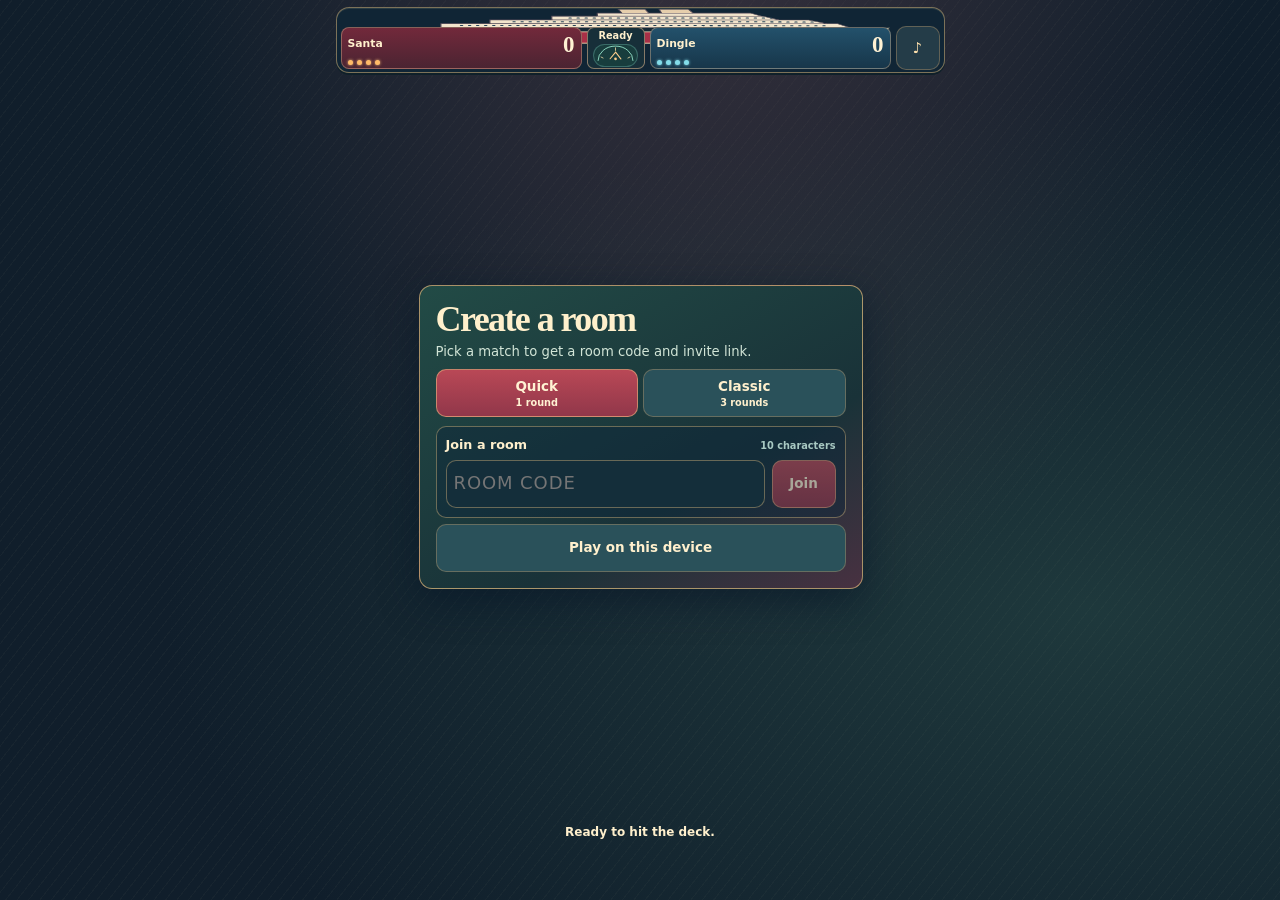
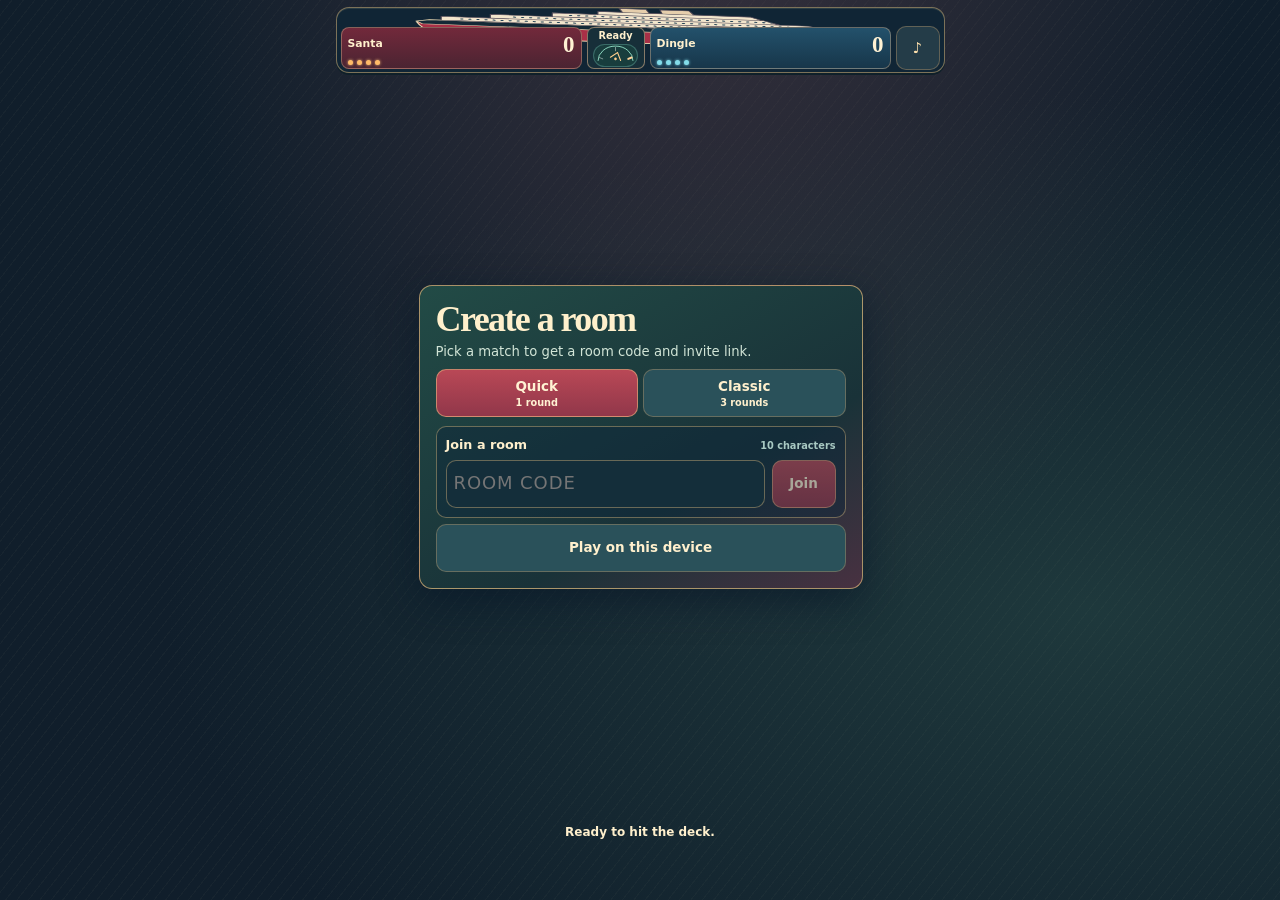
